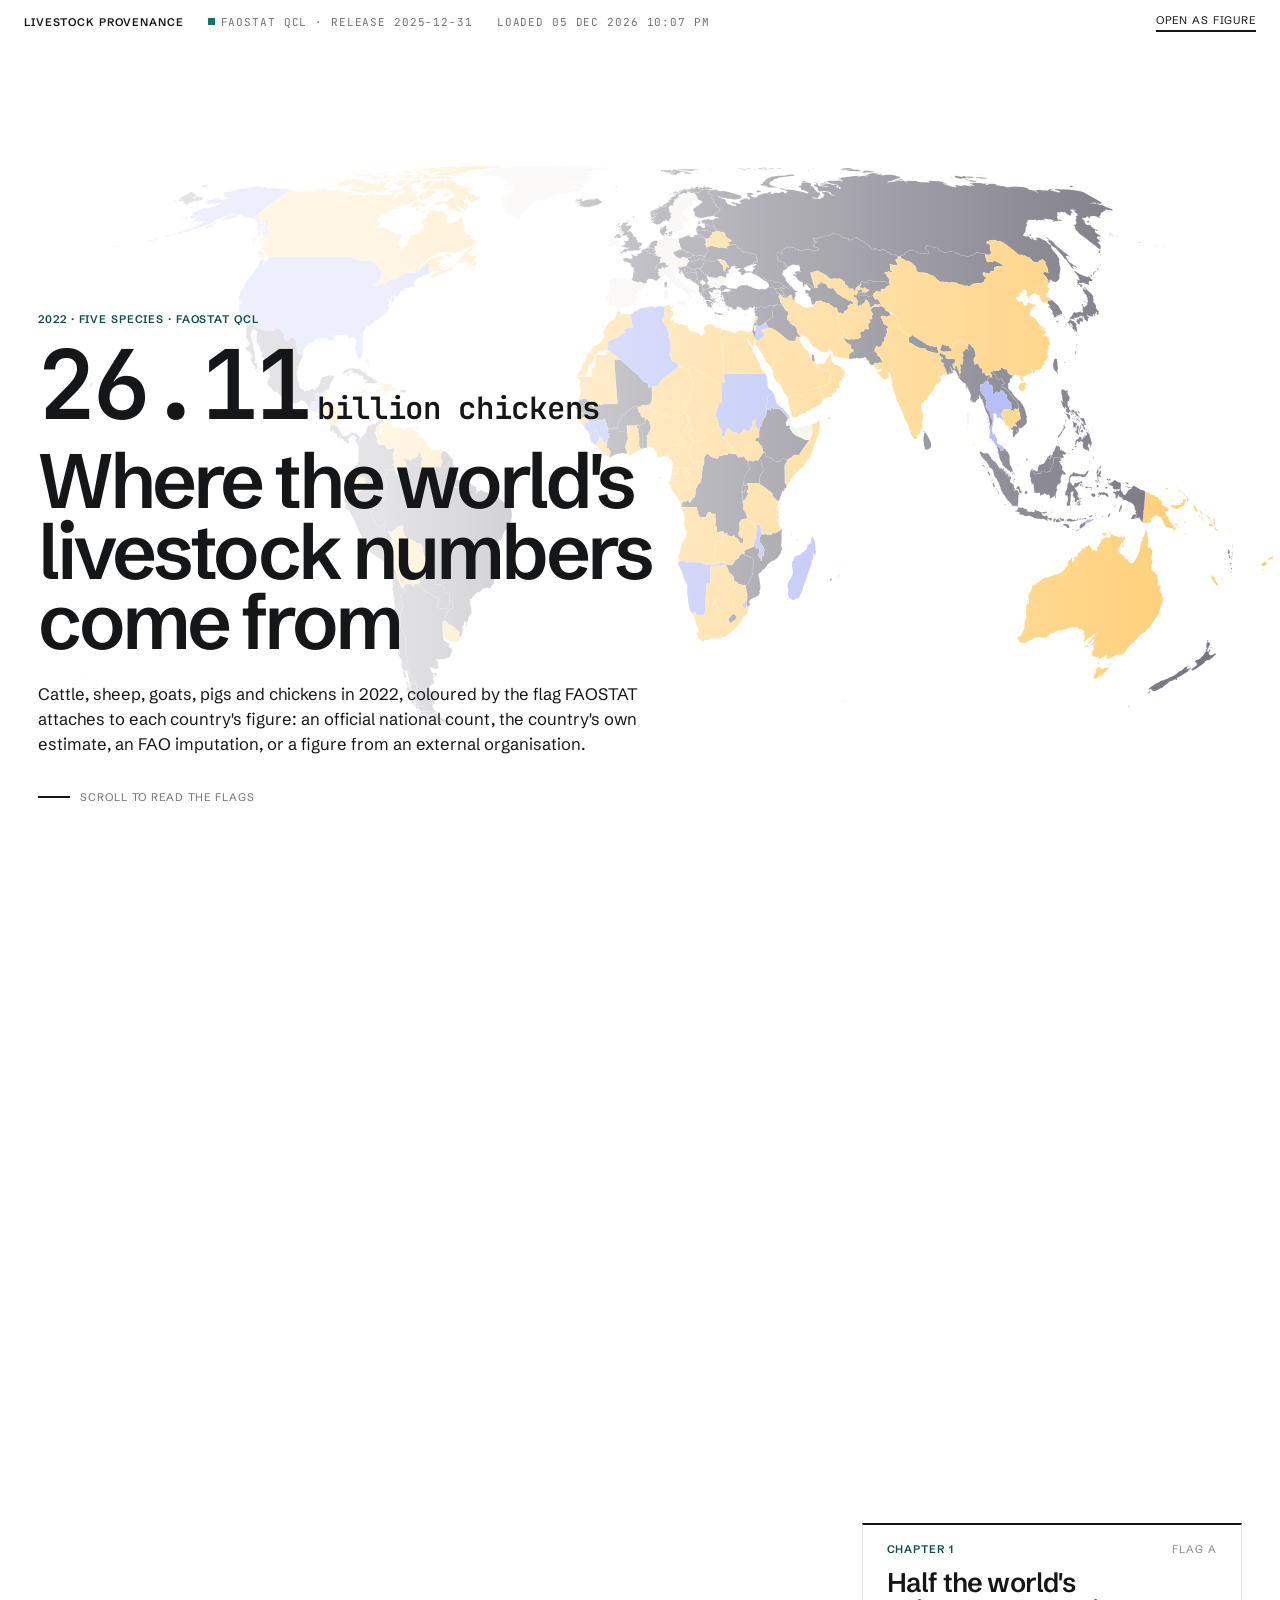
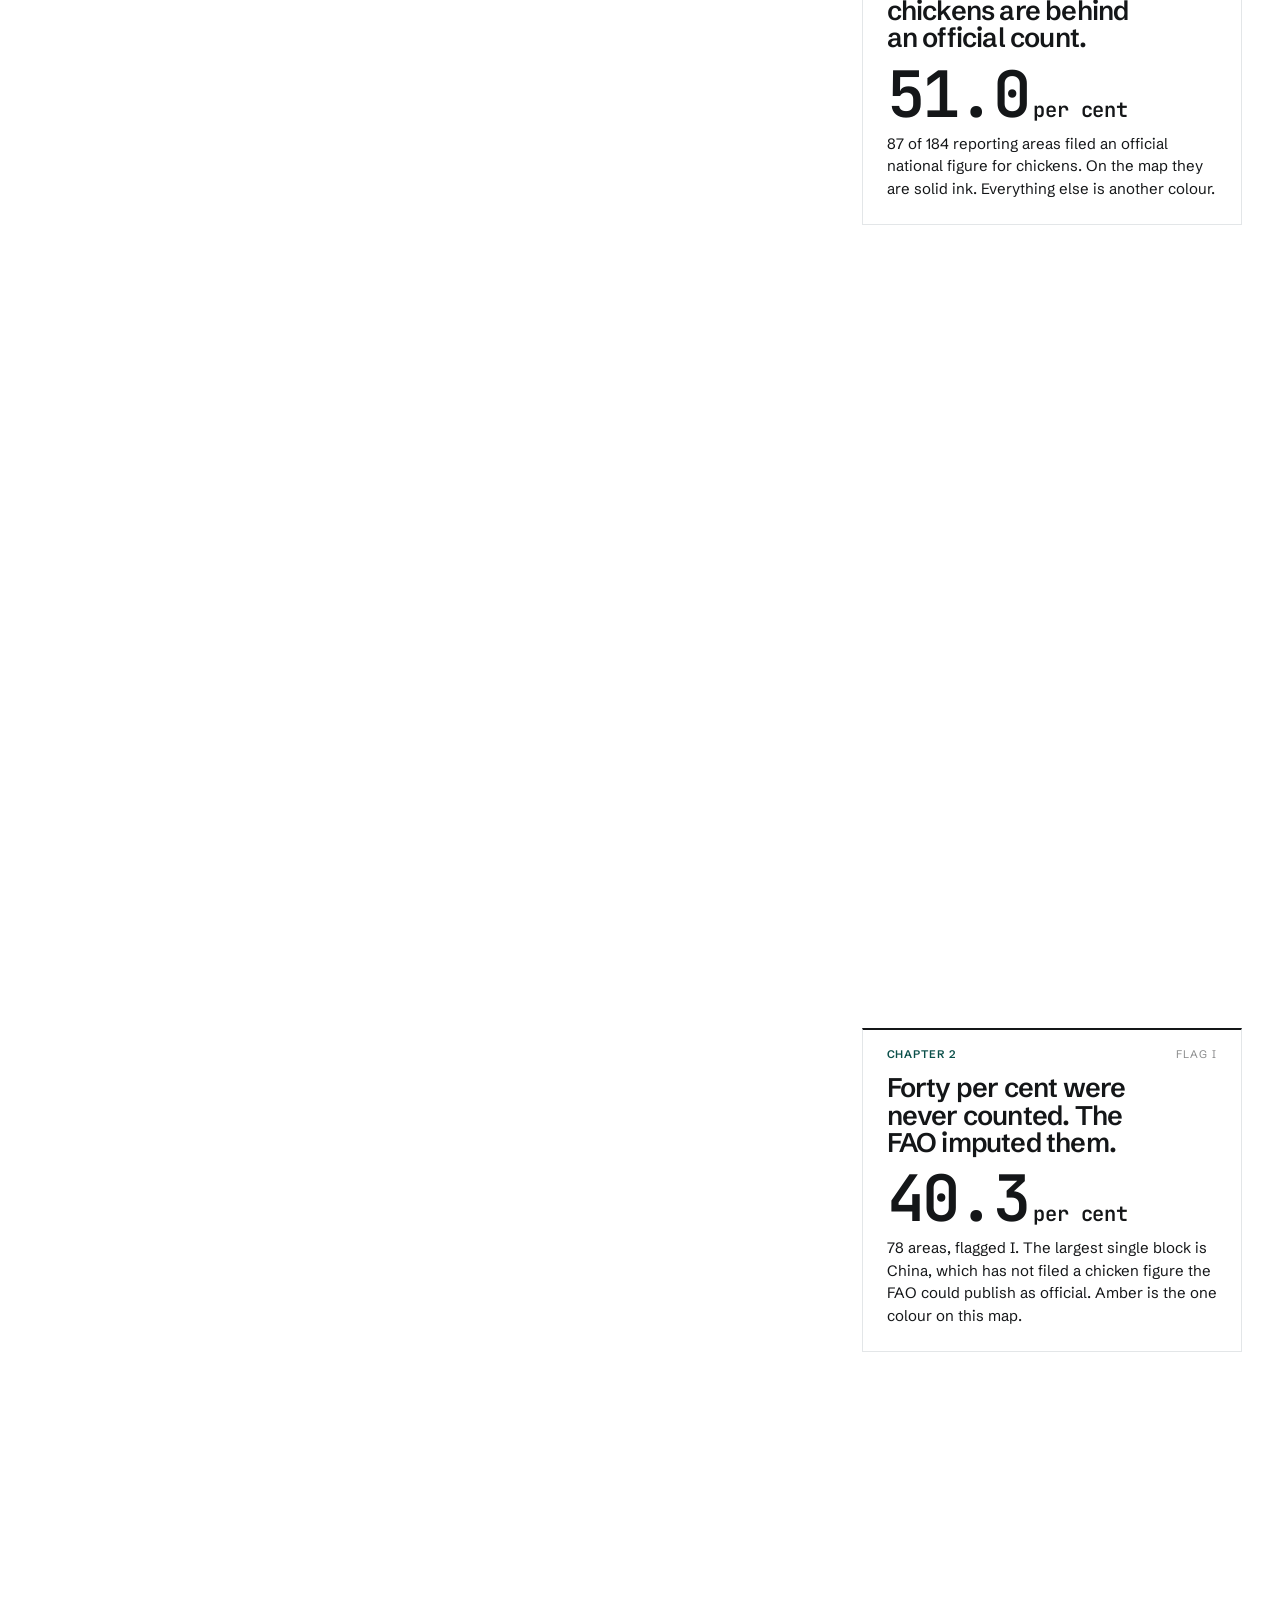
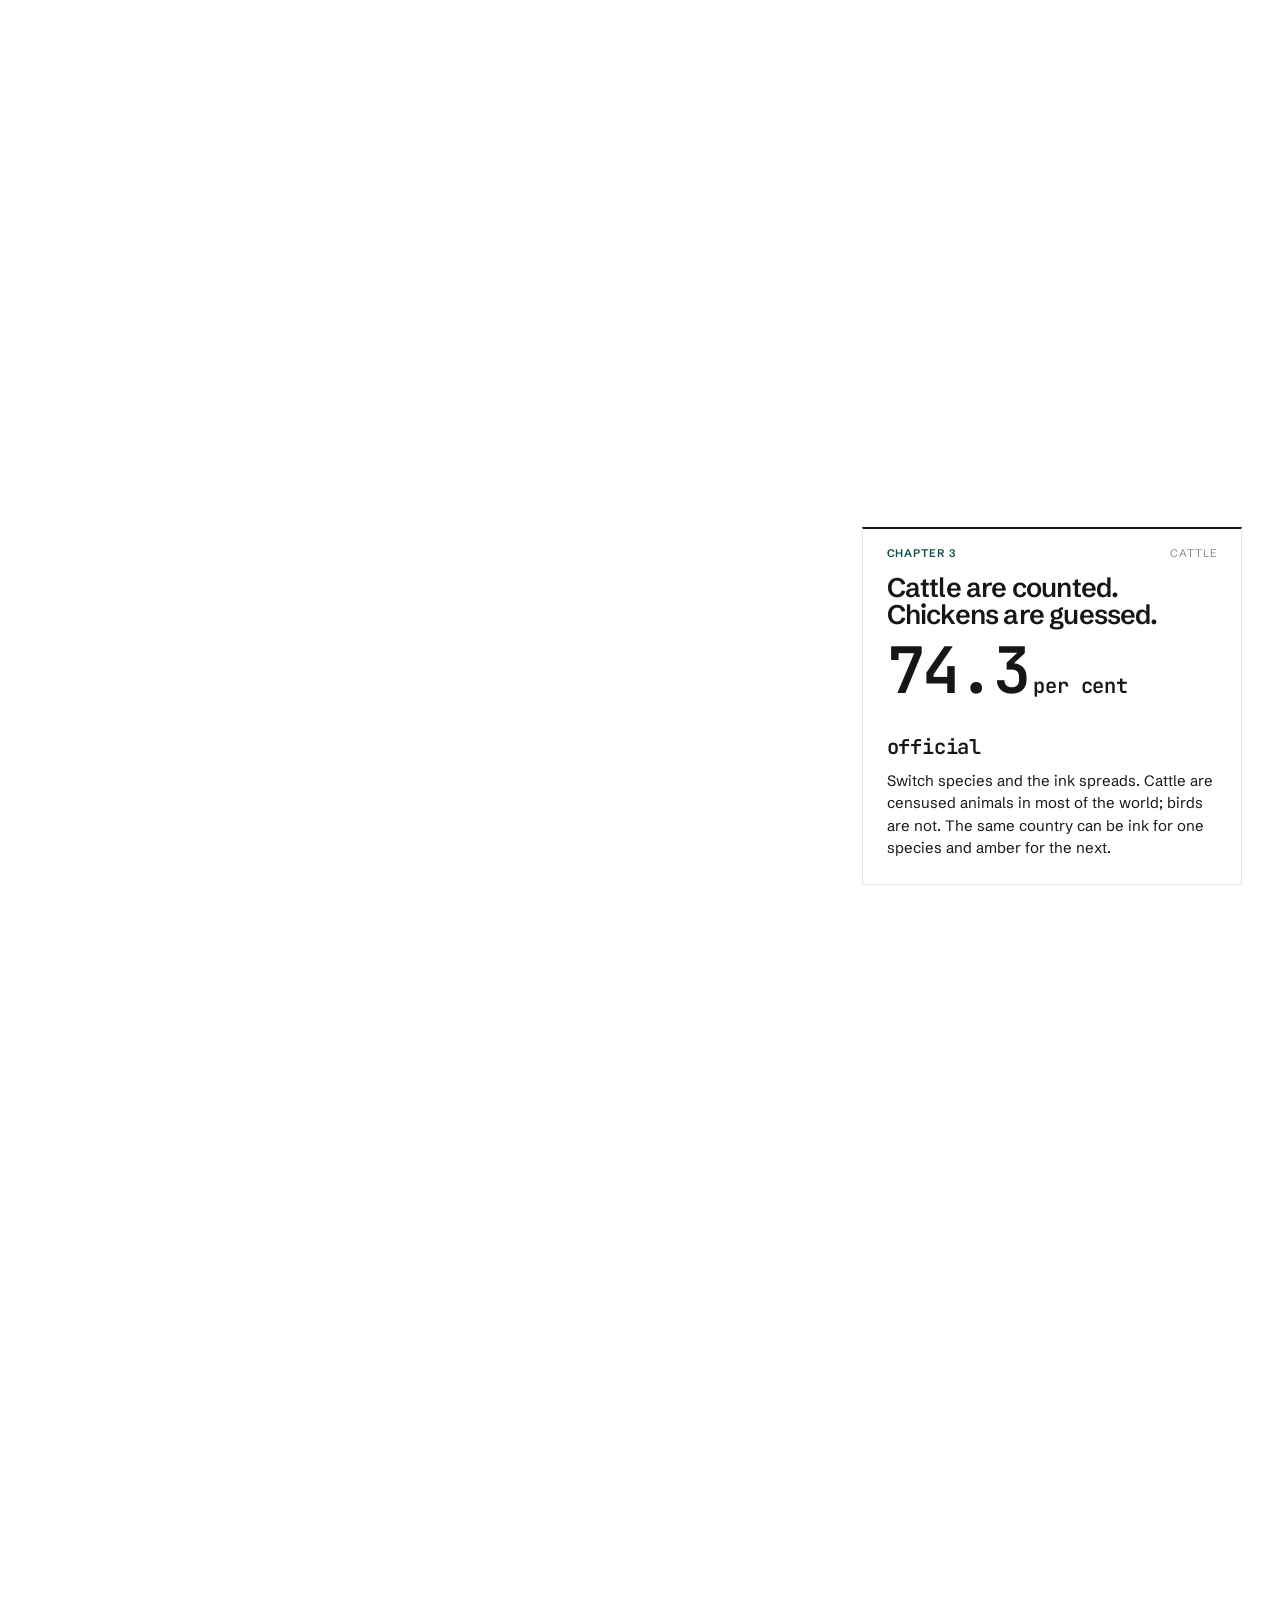
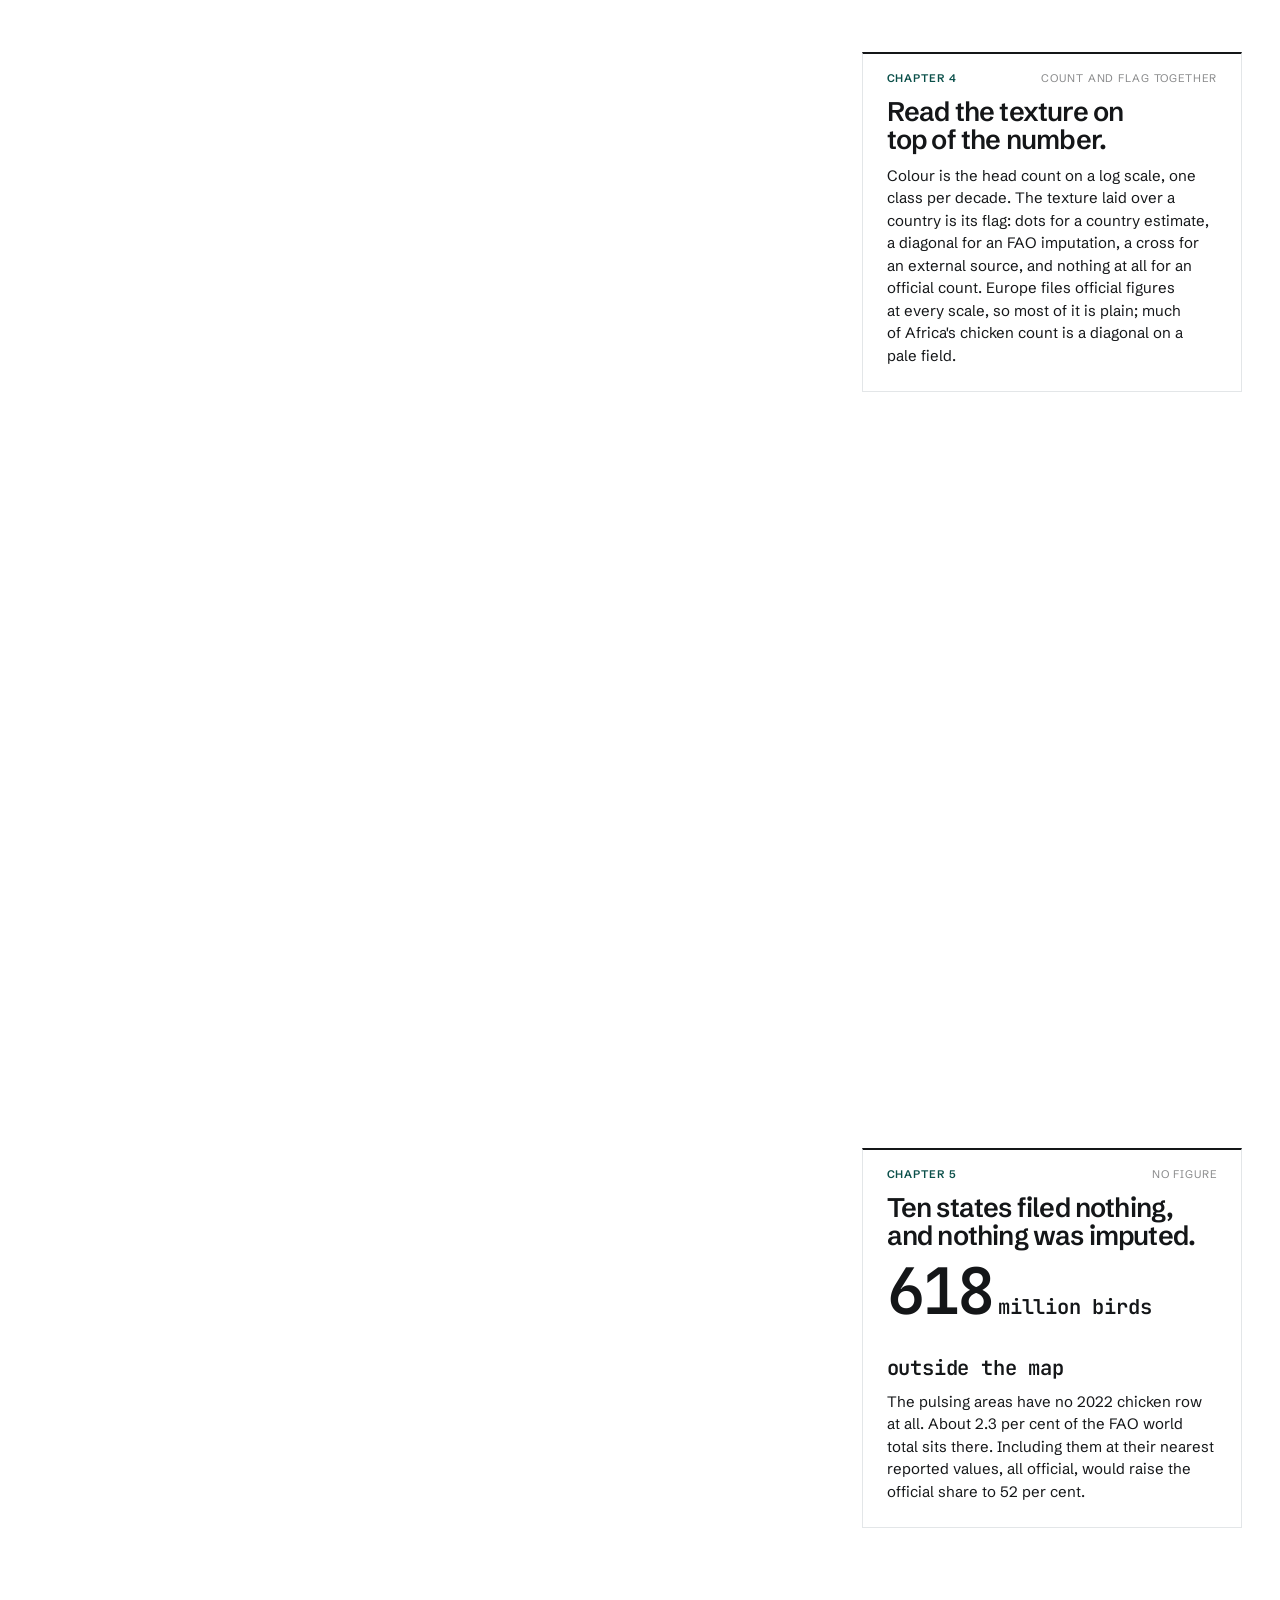
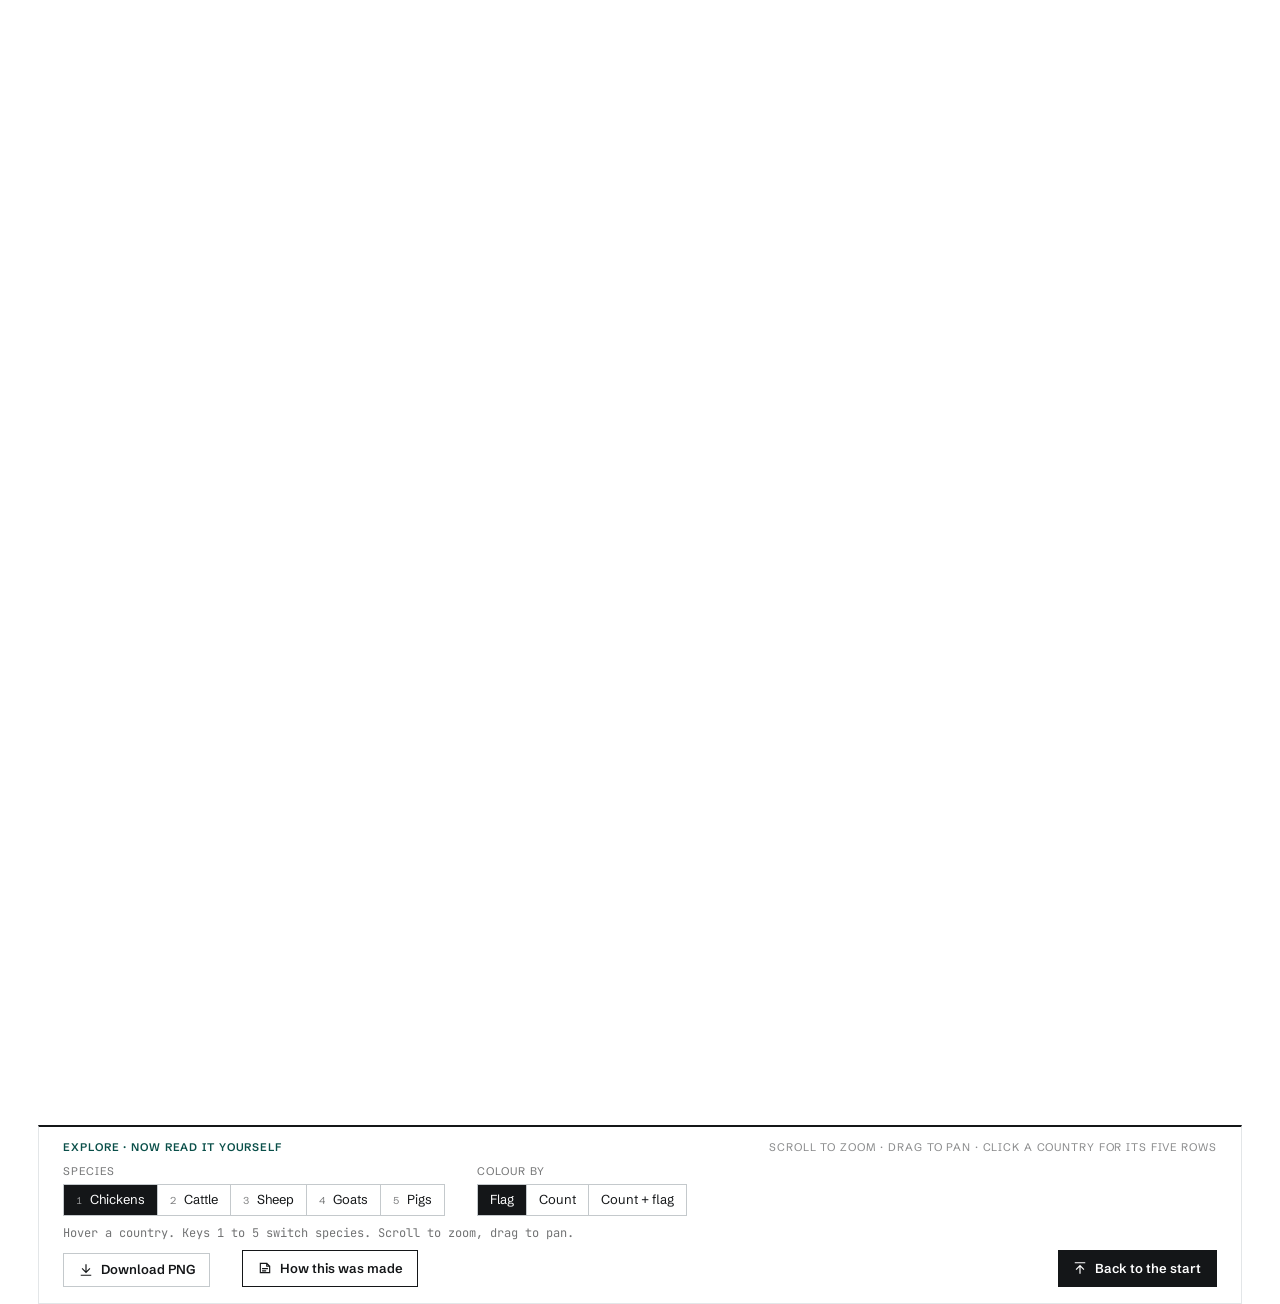
==== livestock/index.html @ 7707186c "Redesign the site and publish the FAOSTAT livestock provenance project The single-page site is rebui" ====
<!DOCTYPE html>
<html lang="en-AU">
<head>
<meta charset="utf-8">
<meta name="viewport" content="width=device-width, initial-scale=1">
<title>Where the world's livestock numbers come from (2022)</title>
<link rel="preconnect" href="https://fonts.googleapis.com">
<link rel="preconnect" href="https://fonts.gstatic.com" crossorigin>
<link rel="stylesheet" href="https://fonts.googleapis.com/css2?family=JetBrains+Mono:wght@400;600&family=Schibsted+Grotesk:wght@400;500;600&display=swap">
<style>
  :root{
    --color-bg:#FFFFFF; --color-text:#141618; --color-accent:#0F766E; --accent-deep:#0A4F49;
    --color-divider:#C4C9CC;
    --font-heading:"Schibsted Grotesk",system-ui,sans-serif; --font-body:"Schibsted Grotesk",system-ui,sans-serif; --font-mono:"JetBrains Mono",ui-monospace,SFMono-Regular,monospace;
    --space-1:4px; --space-2:8px; --space-3:12px; --space-4:16px; --space-6:24px; --space-8:32px;
    --shadow-md:0 3px 10px rgba(20,22,24,.12);
    --flag-A:#1E1B2E; --flag-E:#6B7BF0; --flag-I:#FFB020; --flag-X:#17A88A; --sea:#FFFFFF; --nodata:#ECE7DD; --nodata-border:#C4C9CC;
  }
  html{scroll-behavior:smooth;}
  html,body{margin:0; background:var(--color-bg); color:var(--color-text); font-family:var(--font-body); font-size:15px; line-height:1.5;}
  body.explore{overflow:hidden;}
  button{font:inherit; color:inherit;}
  button:focus-visible{outline:2px solid var(--color-accent); outline-offset:2px;}
  /* ---- fixed map ---- */
  .stage{position:fixed; inset:0; z-index:0; overflow:hidden; background:#FFFFFF;}
  #map{display:block; width:100%; height:100%; touch-action:none;}
  #zoom{cursor:grab; transition:transform 1.4s cubic-bezier(.2,.7,.1,1);} #zoom.dragging{cursor:grabbing; transition:none;} #tex{pointer-events:none;}
  .country{transition:opacity .7s;} .country.dim{opacity:.14;} #tex use{transition:opacity .7s;} #tex use.dim{opacity:0;}
  .stage.veil::after{content:""; position:absolute; inset:0; background:linear-gradient(90deg,color-mix(in srgb,var(--color-bg) 88%,transparent) 30%,color-mix(in srgb,var(--color-bg) 35%,transparent) 100%); pointer-events:none; transition:opacity .8s;}
  .stage::after{opacity:0;}
  @keyframes nodata{0%,100%{fill:#ECE7DD} 50%{fill:#FFB020}}
  .stage.pulse .country.nodata{animation:nodata 1.6s ease-in-out infinite; stroke:#FFB020;} .stage.veil::after{opacity:1;}
  /* ---- top bar ---- */
  .top{position:fixed; left:0; right:0; top:0; z-index:5; display:flex; align-items:center; gap:var(--space-6); padding:var(--space-3) var(--space-6);
    font-size:11px; letter-spacing:.08em; text-transform:uppercase; pointer-events:none; white-space:nowrap;}
  .top b{font-weight:600;} .top span{color:color-mix(in srgb,var(--color-text) 60%,transparent); font-variant-numeric:tabular-nums;}
  .top .live{display:inline-flex; align-items:center; gap:6px;} .top .live::before{content:""; width:7px; height:7px; background:var(--color-accent); animation:pulse 2.4s infinite;}
  @keyframes pulse{0%,100%{opacity:1} 50%{opacity:.25}}
  .top a{pointer-events:auto; margin-left:auto; color:var(--color-text); text-decoration:none; border-bottom:2px solid var(--color-text); padding-bottom:1px;}
  .top a:hover{color:var(--accent-deep); border-color:var(--accent-deep);}
  /* ---- legend (HTML, bottom left) ---- */
  .legend{position:fixed; left:var(--space-6); bottom:var(--space-6); z-index:5; display:flex; gap:2px; pointer-events:none; transition:opacity .6s;}
  /* One compact row, about 30px tall. The tall three-line cells it replaced stood
     404 by 98 and sat on top of South America at the lowest zoom the map allows, and
     the map cannot zoom out past 1.0 to escape them. The flag keys are now always
     present, in every colour mode, because they are what the map is about. */
  .legend{gap:var(--space-3); align-items:center; flex-wrap:wrap; max-width:min(680px,72vw);
    background:var(--color-bg); 
    border-top:2px solid var(--color-text); padding:5px var(--space-3) 6px;}
  .legend .keys{display:flex; gap:var(--space-3); align-items:center;}
  .legend .cell{display:flex; align-items:center; gap:5px; font-size:11px; line-height:1;
    color:color-mix(in srgb,var(--color-text) 78%,transparent);}
  .legend .sw{width:15px; height:15px; display:flex; align-items:center; justify-content:center;
    font-weight:600; font-size:10px; box-sizing:border-box; flex:none;}
  .legend .pct{font-weight:600; font-variant-numeric:tabular-nums; color:var(--color-text);}
  .legend .lb{display:none;}
  .legend .ramp{display:flex; align-items:center; gap:6px;}
  .legend .ramp .bar{display:flex;} .legend .ramp .bar i{display:block; width:22px; height:11px;}
  .legend .ramp .ends{font-size:10px; font-variant-numeric:tabular-nums;
    color:color-mix(in srgb,var(--color-text) 65%,transparent);}
  .legend .sep{width:1px; height:16px; background:var(--color-divider); flex:none;}
  @media (max-width:900px){ .legend .ramp{display:none;} }
  /* ---- story column ---- */
  .story{position:relative; z-index:2; padding:0 3vw; pointer-events:none;}
  .chapter{min-height:100vh; display:flex; align-items:center; padding:12vh 0;}
  .card{pointer-events:auto; display:block; margin-left:auto; width:min(380px,100%); box-sizing:border-box; background:var(--color-bg); 
    border-top:2px solid var(--color-text); padding:var(--space-4) var(--space-6) var(--space-6); border:1px solid #E3E6E8; border-top:2px solid var(--color-text);
    opacity:0; transform:translateY(24px); transition:opacity .8s, transform .8s cubic-bezier(.2,.7,.1,1);}
  .chapter.on .card{opacity:1; transform:none;}
  .card .kk{font-size:11px; letter-spacing:.08em; text-transform:uppercase; color:var(--accent-deep); font-weight:600; margin-bottom:var(--space-3); display:flex; justify-content:space-between; gap:var(--space-4); white-space:nowrap;}
  .card .kk span{color:color-mix(in srgb,var(--color-text) 50%,transparent); font-weight:400;}
  .card h2{font-family:var(--font-heading); font-weight:600; font-size:clamp(24px,2.1vw,32px); letter-spacing:-.03em; line-height:1.02; margin:0 0 var(--space-3); text-wrap:balance;}
  .card p{margin:0; font-size:15px; line-height:1.5; text-wrap:pretty;} .card p+p{margin-top:var(--space-3);}
  .card .num{font-family:var(--font-heading); font-weight:600; font-size:clamp(48px,5vw,76px); letter-spacing:-.05em; line-height:.95; font-variant-numeric:tabular-nums; margin:var(--space-2) 0;}
  .card .num small{font-size:.32em; letter-spacing:-.01em; font-weight:600; margin-left:.25em;}
  .hero .card{margin-left:0; width:min(900px,100%); background:transparent; box-shadow:none; padding:0; border:0;}
  .hero h1{font-family:var(--font-heading); font-weight:600; font-size:clamp(40px,6vw,110px); letter-spacing:-.05em; line-height:.92; margin:var(--space-4) 0 var(--space-6); text-wrap:balance;}
  .hero .num{font-size:clamp(56px,7.5vw,130px);}
  .hero .lead{font-size:clamp(16px,1.3vw,20px); max-width:38em;}
  .hero .scroll{margin-top:var(--space-8); font-size:11px; letter-spacing:.08em; text-transform:uppercase; color:color-mix(in srgb,var(--color-text) 60%,transparent); display:flex; gap:10px; align-items:center;}
  .hero .scroll::before{content:""; width:32px; height:2px; background:var(--color-text);}
  /* ---- explore chapter controls ---- */
  .grp{display:flex; flex-direction:column; gap:var(--space-1); margin-top:var(--space-4);}
  .grp>span{font-size:11px; letter-spacing:.08em; text-transform:uppercase; color:color-mix(in srgb,var(--color-text) 60%,transparent);}
  .seg{display:flex; flex-wrap:wrap; border:1px solid var(--color-divider);}
  .seg button{font-size:13px; line-height:1.2; padding:7px var(--space-3); cursor:pointer; border:0; border-left:1px solid var(--color-divider); background:transparent;
    display:inline-flex; align-items:baseline; gap:var(--space-2); text-align:left; white-space:nowrap;}
  .seg button:first-child{border-left:0;} .seg button .k{font-size:10px; opacity:.55; font-variant-numeric:tabular-nums;}
  .seg button:hover{background:color-mix(in srgb,var(--color-text) 7%,transparent);}
  .seg button[aria-pressed="true"]{background:var(--color-text); color:var(--color-bg);}
  .btn{font-family:var(--font-heading); font-weight:600; font-size:13px; line-height:1.2; cursor:pointer; padding:var(--space-2) calc(var(--space-3)*1.2); border:1px solid var(--color-divider);
    background:transparent; display:inline-flex; align-items:center; gap:var(--space-2); text-align:left; white-space:nowrap; margin-top:var(--space-4);}
  .btn:hover{background:color-mix(in srgb,var(--color-text) 7%,transparent);} .btn:disabled{opacity:.45;} .btn svg{width:14px; height:14px; flex:none;}
  .chapter.explore{align-items:flex-end; padding-bottom:0;}
  .chapter.explore .card{margin:0 0 0 auto; width:100%; display:flex; flex-direction:row; flex-wrap:wrap; align-items:flex-end; gap:var(--space-2) var(--space-8); padding:var(--space-3) var(--space-6) var(--space-4);
    background:var(--color-bg); box-shadow:none; border-top:2px solid var(--color-text);}
  .chapter.explore .card .kk{width:100%; margin-bottom:0;}
  .chapter.explore .grp{margin-top:0;}
  .chapter.explore .btn{margin-top:0;}
  .chapter.explore .hint{flex:1 1 100%; margin-top:0; min-width:0;}
  .again{font-family:var(--font-heading); font-weight:600; font-size:13px; cursor:pointer; padding:var(--space-2) calc(var(--space-3)*1.2); border:1px solid var(--color-text); background:var(--color-text); color:var(--color-bg);
    display:inline-flex; align-items:center; gap:var(--space-2); white-space:nowrap; margin-left:auto;}
  .again:hover{background:var(--accent-deep); border-color:var(--accent-deep);} .again svg{width:14px; height:14px;}
  /* The write-up is the companion piece, so it sits beside "Back to the start" but
     reads as secondary: outlined rather than filled. margin-left:auto belongs to
     whichever of the two comes first, so it is cleared here. */
  .readmore{background:none; color:var(--color-text); text-decoration:none; margin-left:0;}
  .readmore:hover{background:var(--color-text); color:var(--color-bg);}
  body.atexplore .legend, body.atexplore .zoomui{bottom:calc(var(--space-6) + var(--explore-h,0px)); z-index:3;}
  .hint{font-size:12px; color:color-mix(in srgb,var(--color-text) 60%,transparent); margin-top:var(--space-3); min-height:1.5em; font-variant-numeric:tabular-nums;}
  .hidden{display:none !important;}
  /* ---- zoom ui + tooltip ---- */
  .zoomui{position:fixed; right:var(--space-6); bottom:var(--space-6); z-index:5; display:flex; border:1px solid var(--color-divider); background:var(--color-bg); opacity:0; pointer-events:none; transition:opacity .5s;}
  body.atexplore .zoomui{opacity:1; pointer-events:auto;}
  .zoomui button{font-size:15px; line-height:1; width:32px; height:32px; padding:0; border:0; border-left:1px solid var(--color-divider); background:transparent; cursor:pointer;}
  .zoomui button:first-child{border-left:0;} .zoomui button:hover{background:color-mix(in srgb,var(--color-text) 7%,transparent);}
  .zoomui #zreset{width:auto; font-size:12px; padding:0 var(--space-3);}
  .zlev{font-size:12px; line-height:32px; min-width:3.4em; text-align:center; border-left:1px solid var(--color-divider); font-variant-numeric:tabular-nums;}
  #tip{position:fixed; z-index:6; pointer-events:none; display:none; background:var(--color-bg); border:1px solid var(--color-text); font-size:13px; line-height:1.45; padding:var(--space-2) var(--space-3); width:max-content; max-width:min(90vw,480px); box-shadow:var(--shadow-md);}
  #tip b{display:block; font-family:var(--font-heading); font-weight:600; font-size:14px; margin-bottom:2px;}
  #tip .f{display:inline-block; width:.75em; height:.75em; margin-right:.4em; vertical-align:-.08em; border:1px solid transparent;} #tip .f.n{border-color:var(--nodata-border);}
  #tip table{border-collapse:collapse; margin-top:6px; font-size:12px; font-variant-numeric:tabular-nums; white-space:nowrap;}
  #tip th{font-weight:400; font-size:10px; letter-spacing:.08em; text-transform:uppercase; text-align:left; padding:0 10px 2px 0; color:color-mix(in srgb,var(--color-text) 60%,transparent); border-bottom:1px solid var(--color-divider);}
  #tip td{padding:4px 10px 0 0; white-space:nowrap;} #tip td.flag,#tip th.flag{padding-right:4px; padding-left:6px;} #tip td.flag{font-weight:600;}
  #tip td.flag span{display:inline-block; min-width:1.6em; text-align:center; outline:2px solid var(--color-accent); outline-offset:1px;}
  #tip .h{display:block; margin-top:6px; white-space:normal; max-width:28em; color:color-mix(in srgb,var(--color-text) 65%,transparent);}
  /* ---- drill-down panel ---- */
  .drill{position:fixed; top:0; right:0; bottom:0; z-index:7; width:min(420px,92vw); background:var(--color-bg); border-left:2px solid var(--color-text); padding:var(--space-8) var(--space-6);
    transform:translateX(100%); transition:transform .5s cubic-bezier(.2,.7,.1,1); overflow:auto; box-sizing:border-box;}
  .drill.open{transform:none;}
  .drill .x{position:absolute; top:var(--space-4); right:var(--space-4); width:32px; height:32px; border:1px solid var(--color-divider); background:transparent; cursor:pointer; font-size:18px; line-height:1;}
  .drill .kk{font-size:11px; letter-spacing:.08em; text-transform:uppercase; color:var(--accent-deep); font-weight:600;}
  .drill h3{font-family:var(--font-heading); font-weight:600; font-size:clamp(30px,3vw,44px); letter-spacing:-.04em; line-height:1; margin:var(--space-2) 0 var(--space-6);}
  .drill table{width:100%; border-collapse:collapse; font-variant-numeric:tabular-nums;}
  .drill th{font-weight:400; font-size:10px; letter-spacing:.08em; text-transform:uppercase; text-align:left; padding:0 0 6px; border-bottom:2px solid var(--color-text); color:color-mix(in srgb,var(--color-text) 60%,transparent);}
  .drill td{padding:10px 0; border-bottom:1px solid var(--color-divider); vertical-align:middle;}
  .drill td.sp{font-weight:600;} .drill td.v{text-align:right; white-space:nowrap;} .drill th.v{text-align:right;}
  .drill td.fl,.drill th.fl{width:44px; padding-left:var(--space-6);} .drill td.fl i{display:inline-flex; width:28px; height:28px; align-items:center; justify-content:center; font-style:normal; font-weight:600; font-size:14px;}
  .drill tr.cur td{background:color-mix(in srgb,var(--color-text) 5%,transparent);}
  .drill .src{margin-top:var(--space-6); font-size:12px; color:color-mix(in srgb,var(--color-text) 60%,transparent); line-height:1.5;}
  .drill .src code{font-family:ui-monospace,Menlo,Consolas,monospace; font-size:.92em;}
  @media (max-width:1100px){ .top span.opt{display:none;} }
  @media (max-width:760px){ .legend{display:none;} .top .live{display:none;} }  /* TP: mono marks machine-reported content */
  .top span,.hint,.zlev,.legend .pct,.legend .ramp .ends,.card .num,.tabs button .k,
  #tip table,#tip .h,.drill table,.drill .src code{font-family:var(--font-mono); font-feature-settings:"tnum";}
  .card .num{letter-spacing:-.04em;}
  .tabs button .k{letter-spacing:-.03em;}
</style>
</head>
<body>
<div class="stage veil">
  <svg id="map" xmlns="http://www.w3.org/2000/svg" role="img" aria-label="World map of 2022 livestock head counts by FAOSTAT flag" preserveAspectRatio="xMidYMid meet">
    <style>
      .country{stroke:#ffffff; stroke-width:.25; stroke-opacity:.45; vector-effect:non-scaling-stroke;}
      .country.nodata{stroke-opacity:1;}
      .country.hover{stroke:#141618; stroke-width:.2; stroke-opacity:1; vector-effect:none;}
    </style>
    <defs id="defs"><clipPath id="plotclip"><rect id="clipr" x="0" y="0" width="1600" height="10"/></clipPath></defs>
    <rect width="100%" height="100%" fill="#FFFFFF"/>
    <g id="legend" style="display:none"></g>
    <rect id="rule" x="0" y="0" width="0" height="0" fill="none"/>
    <g id="plot" clip-path="url(#plotclip)">
      <rect id="sea" x="0" y="0" width="1600" height="10" fill="#FFFFFF"/>
      <g id="zoom"><g id="countries"></g><g id="tex"></g></g>
    </g>
  </svg>
  <div id="tip" role="status" aria-live="polite"></div>
</div>
<div class="top"><b>Livestock provenance</b><span class="live">FAOSTAT QCL · release 2025-12-31</span><span class="opt" id="clock"></span><a href="map-2022.html">Open as figure</a></div>
<div class="legend" id="hlegend"></div>
<!-- Glyphs only. The zoom-level readout and the word Reset were text floating over the
     ocean with nothing around them, and neither told a reader anything they could not
     see. The labels stay on the buttons for screen readers. -->
<div class="zoomui">
  <button id="zout" type="button" aria-label="Zoom out">&minus;</button><button id="zin" type="button" aria-label="Zoom in">+</button><button id="zreset" type="button" aria-label="Reset the view" title="Reset the view">&#10227;</button>
  <span class="zlev" id="zlev" hidden></span>
</div>
<aside class="drill" id="drill" aria-hidden="true">
  <button class="x" id="drillx" type="button" aria-label="Close">&times;</button>
  <div class="kk">Area · 2022 · all five species</div>
  <h3 id="dname"></h3>
  <table><thead><tr><th>Item</th><th class="v">Head</th><th class="fl">Flag</th></tr></thead><tbody id="drows"></tbody></table>
  <p class="src">Rows are the FAOSTAT QCL records for this area, flag column included. <code>A</code> official figure, <code>E</code> country estimate, <code>I</code> FAO imputed, <code>X</code> external source. A dash means no figure was filed and none imputed.</p>
</aside>

<main class="story" id="story">
  <section class="chapter hero" data-species="Chickens" data-mode="flag" data-veil="1">
    <div class="card">
      <div class="kk">2022 · five species · FAOSTAT QCL</div>
      <div class="num"><span id="ctr">0.00</span><small>billion chickens</small></div>
      <h1>Where the world's livestock numbers come from</h1>
      <p class="lead">Cattle, sheep, goats, pigs and chickens in 2022, coloured by the flag FAOSTAT attaches to each country's figure: an official national count, the country's own estimate, an FAO imputation, or a figure from an external organisation.</p>
      <div class="scroll">Scroll to read the flags</div>
    </div>
  </section>
  <section class="chapter" data-species="Chickens" data-mode="flag" data-flag="A" data-veil="1">
    <div class="card"><div class="kk">Chapter 1 <span>Flag A</span></div>
      <h2>Half the world's chickens are behind an official count.</h2>
      <div class="num">51.0<small>per cent</small></div>
      <p>87 of 184 reporting areas filed an official national figure for chickens. On the map they are solid ink. Everything else is another colour.</p></div>
  </section>
  <section class="chapter" data-species="Chickens" data-mode="flag" data-flag="I" data-zoom="1270,210,2.2">
    <div class="card"><div class="kk">Chapter 2 <span>Flag I</span></div>
      <h2>Forty per cent were never counted. The FAO imputed them.</h2>
      <div class="num">40.3<small>per cent</small></div>
      <p>78 areas, flagged I. The largest single block is China, which has not filed a chicken figure the FAO could publish as official. Amber is the one colour on this map.</p></div>
  </section>
  <section class="chapter" data-species="Cattle" data-mode="flag" data-flag="A" data-zoom="560,330,1.5">
    <div class="card"><div class="kk">Chapter 3 <span>Cattle</span></div>
      <h2>Cattle are counted. Chickens are guessed.</h2>
      <div class="num">74.3<small>per cent official</small></div>
      <p>Switch species and the ink spreads. Cattle are censused animals in most of the world; birds are not. The same country can be ink for one species and amber for the next.</p></div>
  </section>
  <section class="chapter" data-species="Chickens" data-mode="both" data-zoom="880,240,2.4">
    <div class="card"><div class="kk">Chapter 4 <span>Count and flag together</span></div>
      <h2>Read the texture on top of the number.</h2>
      <p>Colour is the head count on a log scale, one class per decade. The texture laid over a country is its flag: dots for a country estimate, a diagonal for an FAO imputation, a cross for an external source, and nothing at all for an official count. Europe files official figures at every scale, so most of it is plain; much of Africa's chicken count is a diagonal on a pale field.</p></div>
  </section>
  <section class="chapter" data-species="Chickens" data-mode="flag" data-flag="none" data-pulse="1" data-zoom="900,300,1.7">
    <div class="card"><div class="kk">Chapter 5 <span>No figure</span></div>
      <h2>Ten states filed nothing, and nothing was imputed.</h2>
      <div class="num">618<small>million birds outside the map</small></div>
      <p>The pulsing areas have no 2022 chicken row at all. About 2.3 per cent of the FAO world total sits there. Including them at their nearest reported values, all official, would raise the official share to 52 per cent.</p></div>
  </section>
  <section class="chapter explore" data-explore="1">
    <div class="card" id="explorecard"><div class="kk">Explore · now read it yourself <span>scroll to zoom · drag to pan · click a country for its five rows</span></div>
      <div class="grp"><span>Species</span><div class="seg" id="tabs" role="group" aria-label="Species"></div></div>
      <div class="grp"><span>Colour by</span><div class="seg" id="modebtns" role="group" aria-label="Colour by"></div></div>
      <div class="grp hidden"><span>Projection</span><div class="seg" id="projbtns"></div></div>
      <div class="hint" id="hint"></div>
      <button class="btn" id="png" type="button"><svg viewBox="0 0 24 24" fill="none" stroke="currentColor" stroke-width="2" stroke-linecap="square" aria-hidden="true"><path d="M12 3v12M6 10l6 6 6-6M4 21h16"/></svg>Download PNG</button>
      <a class="again readmore" id="readmore" href="post.html"><svg viewBox="0 0 24 24" fill="none" stroke="currentColor" stroke-width="2" stroke-linecap="square" aria-hidden="true"><path d="M4 4h11l5 5v11H4zM15 4v5h5M8 13h8M8 17h5"/></svg>How this was made</a>
      <button class="again" id="again" type="button"><svg viewBox="0 0 24 24" fill="none" stroke="currentColor" stroke-width="2" stroke-linecap="square" aria-hidden="true"><path d="M12 21V9M6 14l6-6 6 6M4 3h16"/></svg>Back to the start</button>
    </div>
  </section>
</main>
<div class="hidden"><span id="kick"></span><span id="sub"></span><span id="sub2"></span><div id="note"></div></div>
<script>
const YEAR=2022, W=1600, TOP=0, BOTTOM=0, TEXMIN=324, TILE=18;
const PROJS={"flat":{"label":"Plate carree","paths":[{"i":0,"m":"716","n":"Zimbabwe","d":"M939.1 471.1l-1 -0.4 -0.7 -0.1 -2 0.2 -1.2 -0.2 -1.3 -0.4 -1.1 -0.2 -1.3 0.2 -0.6 -0.5 -0.5 -0.1 -0.3 -0.2 -0.1 -0.3 0 -0.7 -2.2 -0.6 -2.3 -0.4 -0.7 -1.4 -0.8 -0.8 0.1 -2.4 -0.3 -0.2 -1.6 -0 -0.1 -1.1 -0.3 -0.6 -2.2 -0.9 -2.3 -1.6 -1 -2 -0 -0.7 -0.6 -0.6 -0.2 -0.7 -0.9 -0.9 -0.8 -1.3 -0.6 -0.8 -0.1 -0.2 0.2 -0.6 0.8 0.3 0.9 -0.1 0.4 0.1 0.5 0.4 0.6 0.1 0.7 -0.2 0.8 0 1.1 0.5 0.9 0 1.1 -0.3 1.8 -2 1.5 -2 0.7 -0.8 2.1 -1 1.6 -0.6 0.3 -0.5 0.2 -1.7 0.2 -0.2 1.7 -0.9 1.9 -0.6 3 -0 0.1 1.5 0.1 0 3.5 0.2 1.2 0.7 0.8 0.1 1.2 1 1.3 0.1 1.7 0.6 0.5 0.4 0.9 0.1 -0.3 0.8 0.1 0.7 0.3 0.9 -0 3.7 0.1 1.3 -0.4 1.6 -0.8 0.4 -0.1 0.5 0.1 0.3 0.5 0.3 0.1 0.2 -0.3 1.2 0.2 0.8 0.8 1.4 -0.1 0.5 -1.4 2.3 -0.8 0.7 -0.1 1.3 -0.5 0.8 0.3 0.7 -4.4 4.5 -0.6 0.4 Z","a":659.7},{"i":1,"m":"894","n":"Zambia","d":"M935.1 441.1l-3 -0 -1 0.2 -2.6 1.3 -0.2 0.2 -0.2 1.7 -0.3 0.5 -1.6 0.6 -2.1 1 -0.7 0.8 -1.5 2 -1.8 2 -1.1 0.3 -0.9 -0 -1.1 -0.5 -0.8 -0 -0.7 0.2 -0.6 -0.1 -0.5 -0.4 -0.4 -0.1 -0.9 0.1 -0.8 -0.3 -1.2 -1 -1.2 -0.2 -2 -0.2 -4 0.8 -4.1 -3.7 -1.4 -1 -0.4 -1.5 -0.3 -1.3 -0 -13.2 8.8 -0 -0.4 -0.9 0.5 -1.6 -0.1 -1.4 0 -2.1 0.4 -1.1 -0.4 -2.3 0.5 0.1 0.3 0.6 0.8 0.2 0.2 0.2 0.1 0.6 -0.2 0.5 0.1 0.2 0.7 0.1 0.6 -0.4 2.8 -0.6 0.1 0.1 -0.1 0.7 0.3 1 0.7 0.6 0.5 -0.1 1.8 0.7 2.5 0.4 1 -0.1 0.6 -0.3 0.4 -1.2 0.5 -0.2 0.2 0.1 0.2 0.8 0.8 0.7 0.5 1.2 0.2 0.1 0.3 0.2 0.9 0.1 2.5 1 0.6 1.4 0.5 0.1 0.3 0.3 0.8 1.3 0.1 0.4 0.4 0.3 0.8 0.1 1.6 -0.7 0.3 0.3 0.1 0.5 0.3 0.1 0.2 -0 0.1 -0.3 0 -5.4 -1.3 0.3 -0.1 0.8 -0.2 0.1 -1.6 -0.4 -1 -1 -1.6 -1.3 -0.5 -1.1 -0.1 -0.4 0.9 -3 0.4 -0.6 0 -0.6 -0.2 -0.6 0.1 -2.6 -0.1 -0.6 -0.9 -1.8 0 -0.2 1.3 -1 0.8 -1 0.3 -0.9 -0.2 -0.4 8.3 -1.3 0.6 1.2 0.6 0.6 1.4 0 0.5 0.2 0.4 0.3 0.1 0.4 0.5 0.4 0.9 0.1 0.2 0.1 0.1 0.5 2.1 0.4 0.3 0.3 1.9 0.9 0.3 0.9 0.4 0.1 0.1 -0.2 0.4 0.1 0.3 0.6 0.4 0.5 -0.1 0.8 0.9 0.8 0.1 0.7 0.5 0.8 -0 0.1 -0.9 0.9 -0.5 0.1 -0.4 0.4 0.6 1.1 -0.5 1.1 -0.2 0.1 -0 0.5 0.2 0.4 0.1 0.3 0 0.9 -0.2 1 0.4 0.9 0.7 0.1 -0.5 0.7 -1.6 0.6 -0.4 0.8 0.3 0.4 -0.2 1.4 -0.5 1.1 -0.8 0.6 0.6 0.4 -0.2 0.3 0.5 0.3 0.5 0.9 0.7 -0.4 0.3 0.3 -7.4 2.5 -3.9 1.1 -1.9 0.8 0.1 0.8 0.4 0.8 0.2 1.3 Z","a":1242.6},{"i":2,"m":"887","n":"Yemen","d":"M1035.9 297.6l-2.2 0.8 -1.1 0.7 -0.4 0.6 -0.3 0.9 0.2 1.4 -2.1 0.9 -0.7 0.5 -2.6 0.9 -2.1 0.4 -1.6 0.8 -1.2 0.2 -2.5 0.8 -1.3 0.8 -0.5 0.8 -1.2 1 -1.7 0.2 -1.3 -0.2 -1.6 0.9 -1 0.8 -1.9 0.5 -0.8 0.4 -1.3 0.2 -2.6 0.1 -1.2 0.3 -1.2 1.2 -1 0.3 -0.5 0.8 -1.3 0.2 -0.6 -0.2 -1.2 0.6 -1.5 0.3 -1.7 -0.6 -0.6 0.2 -0.1 -0.6 -1.1 -1.9 0.3 -1.9 -0.2 -0.7 -0.7 -0.7 0 -0.9 -0.4 -1.2 0.1 -0.3 -0.4 -1.2 0 -0.5 -0.3 -0.9 -0.9 -0.4 0.2 -0.5 0.4 0.3 0 -0.3 -0.3 -1.4 0.5 -1.7 -0.2 -1.5 1.1 -0.8 0.3 -0.5 0.2 -0.1 0.1 -0.6 -0.3 -0.5 0.2 -1.2 0.4 -0.3 -0.2 -0.4 0.6 -0.6 0.4 -0.1 0.5 0.1 0.8 0.6 0.9 0.2 1 -0.4 4.5 -0.1 1.1 0.5 0.6 0.1 3.4 0.3 1.9 -0.2 1.1 1.4 0.7 0 1.4 -0.7 0.6 -1.5 2.6 -3.1 3.9 -1.9 0.6 -0.2 12.4 -1.7 3.4 7.6 0.3 0.1 1.2 2.8 ZM989.4 303.3l-0.3 0.3 0 -0.1 0.2 -0.5 0.1 0.3 ZM990 310.6l-0.3 0.2 0.2 -0.4 0.3 -0 -0.2 0.2 ZM990.2 309.3l-0.2 0.2 -0.2 -0.2 0.3 -0.3 0.1 0.3 ZM1038.9 315.4l1.9 -0.1 1.5 0.5 -1.7 0.8 -1.8 0.2 -0.6 -0.1 -1.2 -0.8 0.5 -0.6 0.4 -0.3 0.5 0.1 0.5 0.3 Z","a":754.2},{"i":3,"m":"704","n":"Vietnam","d":"M1262.5 325.4l0.1 0.7 -0.3 0.9 -0.3 -1 -0.4 -0.5 0.2 -0 0.4 -0.3 0.3 0.2 ZM1279.9 276l-0.7 0 -0.8 0.6 -1 0.4 -0.3 1 -0.8 0.4 -0.4 -0.2 -0.9 0.2 -0.9 -0.2 0.4 1.2 -0.9 0.9 0.1 0.6 -0.3 0.5 -1.6 1.3 -0.4 0 -0.4 0.2 -0.7 1.6 -0.1 1.3 -0.3 0.7 -0.4 0.4 -0.1 0.4 1.2 2 0.8 0.8 0.8 0.5 1.1 1.2 -0.1 0.3 0 0.7 -0.5 -0.2 0.1 0.1 0.6 0.4 1 1.3 1.7 1.4 0.3 0.7 1.6 1.1 -0 0.1 1.1 1 0.2 0.3 0.8 -0 0.8 1 0.3 0 0.1 0.5 0.5 0.5 0.8 1.3 1.1 0.9 0.5 1.7 0.6 1.2 0 0.8 1 3.1 -0.1 0.4 -0.2 -0.4 0.1 1.2 0.1 0.6 -0 0.7 0.6 1.5 0.1 1.6 -0.5 -0.7 -0.5 0.5 0.4 1.1 -0.4 -0.1 0 1.5 0.2 0.5 -0.1 0.2 -0.2 -0.4 -0.2 0.7 0.2 0.5 -0.3 0.6 -0.4 0 -0.2 1.2 -0.8 0.1 -0.5 0.5 -0.6 0.2 -1.3 1 -0.8 0.1 -0.4 0.8 -0.7 0.1 -2.6 1.3 -0.3 -0.3 -0.5 -0.1 -0.2 -0.3 -0.1 -0.4 -0.3 1.1 -0.2 0.1 -0.4 -0.2 -0.4 -0.5 -0.5 0.3 0.6 0.1 0.2 0.3 -0.1 0.4 -1.3 -0 1.2 0.5 0.2 0.1 0 0.2 -0.6 0.5 0 0.4 -0.2 0.2 -0.7 -0.3 -1.4 -1.3 1.7 1.8 0.3 0.8 -0.4 0.4 -0.5 -0 -0.8 -0.5 -1.2 -1.3 -0.4 -0.2 1.4 1.8 0.2 0.4 -0.1 0.5 -3 1.3 -0.8 1.3 -0.9 0.8 -1 0.2 -0.6 -0.1 0.6 -0.6 -0.3 -0.3 0.1 -3.5 0.2 -1 0.9 -0.4 -0 -0.1 -0.3 -0.6 -0.7 -0.2 -0.3 -0.4 -0.6 0.2 -1.1 -1.1 0.6 -0.5 1.3 -0.1 0.9 -0.7 -0.1 -0.8 0.1 -0.1 1.2 0.3 0.4 -0.5 1.5 -0.2 0.5 0.6 0.3 -0.1 0.8 0.4 0.2 -0 -0.1 -0.6 0.1 -0.5 -1.3 -1.1 -0 -1.6 0.3 -0 0.3 -0.5 1.8 0.3 0.1 -1.2 1.2 -0.1 0.3 -0.3 0.7 -0.1 1.3 -1 0.5 -0.1 0.3 0.3 0.5 -0.5 0.2 -0.8 -0.3 -2.2 0.5 -1.8 -0 -0.3 -1.2 -2.7 0.2 -1.1 0.3 -0.4 0.4 -0.9 -0 -0.9 -0.2 -0.5 0.3 -0.4 0.5 -0.8 -0.4 -0.7 -1.3 -1 -0.5 -0.8 1 -0.6 0 -0.4 -0.8 -0.5 -0.6 -0.6 -0.7 -0.3 -0.3 -0.7 -0.5 0.2 -0.4 -0.1 -0.5 -0.7 -0.2 -1.4 -0.3 -0.2 -0.7 -1 -1.2 -0.8 -1.4 -1.5 -0.2 -0.4 -0.2 -0.7 -0.6 -0.7 -0.6 -0.2 -0.9 -0.9 -0.1 -0.5 0.2 -0.6 -0.7 -0.4 -1.2 -0.3 -3.7 -2.2 0.1 -0.2 0.5 -0.4 0.2 -0.2 -0.2 -0.8 0.1 -0.1 1 -0 1.4 0.3 0.7 -0.6 0.3 -0.7 0.5 -0.5 0.1 -0.3 -0.4 -0.5 -0.7 -0 -0.3 -0.8 -1.1 -0.3 0.7 -0.5 0.2 -0.4 -1 -0.8 -1.1 -0.5 -1 0.3 -0.4 0.3 -0.3 0.4 -0.4 0.1 -2.4 -0.9 -1.1 -1.7 0.4 -1.3 0.1 -0.5 -0.5 -0.2 -0.1 -0.4 -0.4 0.6 -0.3 0 -0.4 -1 -0.4 -0.2 -1.6 -1.9 0.5 -0.4 0.7 -1.1 0.3 -0.2 1.6 0.8 0.7 0.6 0.7 -0.4 -0 -0.3 0.8 -0.7 0.8 0.8 0.5 -0.9 1.5 1.1 0.2 -0.2 0.3 -0.8 0.4 -0.2 0.3 -0 0.3 0.4 0.4 0 0.7 -0.4 0.7 -0.1 0.5 -0.4 0.1 -0.8 0.2 -0.2 1.8 -0.9 0.7 0.5 0.5 0.7 0.6 0.2 0.7 0.5 0.5 -0.1 0.2 -0.2 0.7 0.1 0.6 0.5 1.1 -0.3 1.1 0.6 -0.4 0.6 -0.5 0.3 -0.1 0.3 -0 0.8 0.3 0.2 0.1 0.2 0.1 1.2 0.3 -0.1 1 0.3 0.4 0.6 0.5 0.3 0.5 0.1 0.3 0.4 0.4 -0.1 0.2 0.2 0.7 -0.1 0.5 -0.2 1 0.7 ZM1274 332.9l-0.4 -0 0.4 -0.3 0 0.3 ZM1276.4 325.1l-0.5 0.5 0 -0.2 0.5 -0.3 ZM1274.6 278.5l0.3 0.6 -0.4 -0.3 0.1 -0.3 ZM1278.2 277.3l-0.6 0.5 -0.3 0 0.4 -0.8 0.5 0.3 ZM1277.9 278.5l-0.3 0.2 -0.3 -0.1 0.7 -0.5 -0.1 0.4 ZM1275.7 279.3l-0.2 0.1 -0.3 -0.4 0.1 -0.2 0.5 0.1 0 0.2 -0.1 0.2 Z","a":550.4},{"i":4,"m":"862","n":"Venezuela","d":"M529.7 330.9l-0.6 0.2 0.2 -0.3 0.6 -0.2 0.2 0.1 -0.4 0.2 ZM516.2 322.1l0.2 0.6 -0.5 0.5 -0.6 -0 -0.5 -0.4 -0.2 0.1 -0.8 -0.2 0.2 -0.3 0.6 -0.1 0.5 0.3 0.3 0.1 0.1 -0.3 0.5 -0.5 0.2 0.2 ZM510.2 323.1l-0.3 0.1 -0.6 -0.3 0.1 -0.1 0.4 -0 0.4 0.3 ZM529.5 331.8l-0.9 0.4 -0 -0.4 0.7 -0.6 0.3 0.4 -0.1 0.2 ZM533.3 333.6l0.8 1 -0.1 0.3 -0.5 0.2 -0.3 0.7 -0.7 0.2 -0.9 0.8 -0.5 0 -0.5 0.8 -0.5 0.5 0.5 0.9 -0.1 0.5 0.2 0.2 1.1 0.1 0.1 0.2 -0.1 0.4 -0.2 0.3 -1.5 0.8 -0.6 -0.1 -0.3 0.2 -1 0.2 -0.2 0.5 0.2 0.6 0.1 1 -1.1 1.3 2.8 3.2 0.3 0.2 0.3 0.8 -0.1 0.4 -0.5 0.5 -0.7 0.4 -0.4 0.7 -0.5 0.1 -0.8 -0 -0.3 0.4 -0.5 0.1 -0.4 0.5 -2.6 0.8 -1.2 -0.2 -0.9 0.5 -0.4 0.1 -0.3 1.5 -0.4 0.4 -0.5 -0 -1.6 -1.6 -0.8 0.2 -0.6 -0.2 -1.6 0.1 -0.8 -0.9 -1.7 -0 -0.7 -0.6 -0.2 -0.1 -0.2 0.2 0.7 1 2 1.9 -0 1.7 0.8 1.8 0.1 0.6 -0.2 0.7 0.6 0.3 2.4 0.1 -0.1 0.9 -0.3 0.4 -0.4 0 -1.3 0.7 -0.7 0.2 -0.5 1.4 -0.4 0.4 -0.4 0.3 -0.8 -0 -1.1 0.9 -0.4 -0 -0.9 0.4 -1.5 1.3 -0.5 0.8 -0.4 -0 0.2 -0.7 -0.2 -0.4 -0.4 -0.2 -0.3 0 -0.4 0.2 -1.1 0.7 -1.1 0.1 -0.5 -0.3 -2 -1.8 -0.1 -0.6 -0.4 -1.4 -1 -2.7 -0 -0.5 -1.6 -1.3 -0.2 -0.5 -0.7 -0.1 -0.4 0.1 0.1 -0.4 2.2 -1.9 0.1 -0.4 -0.8 -1.3 -0.5 -0.3 -0.2 -0.4 -0.6 -1.5 -0.1 -1.1 -0.2 -0.3 0.2 -2.8 -0 -0.6 0.1 -0.4 0.4 -0.4 0.3 -0.5 0 -0.6 0.3 -0.6 0.4 -0.4 0.2 -0.4 -0.2 -0.7 -0.4 -0.3 -1.3 -0.2 -0.4 0.2 -2.3 0.4 -1.2 -0 -0.9 -0.2 -0.7 0.1 -0.8 0.3 -0.4 -0.2 -0.3 0.1 -3.1 -3.7 -1.1 -0 -1.6 -0.6 -1.2 0.5 -0.5 0 -2.2 -0.2 -1.2 0.2 -0.5 -0.2 -0.4 -0.3 -0.5 -1.2 -0.9 -0.2 -0.3 -0.5 0.1 -2 0.4 -0.5 -0.1 -0.9 -0.2 -0.4 -1.1 -1.1 -0.5 -2.1 -0.8 -0.1 -0.2 -0.5 -0.2 -0.1 -0.6 0.3 -0.6 0.1 -0.2 -0.1 1.6 -2.7 0.6 -3.1 0.8 -1.5 1.1 -1.2 0.9 -0.4 1.3 -2.1 1.9 -0.5 0.9 -0.4 -0.4 0.5 -0.3 0.2 -1.7 0.4 -0.4 0.2 0 0.7 0.5 1 0.9 0.8 -0.4 0.1 0.2 0.7 0.4 0.5 0 0.3 -0.3 0.9 -1.3 1.5 -0.7 1.3 0.5 0.8 0.1 0.4 1 1 -0.1 0.3 0.4 0.8 0.7 0.1 1.3 -0.5 0.7 -0.8 0.1 -1.6 -0.1 -0.5 -0.8 -1.4 -0.6 -0.6 -0.5 -1.2 -0.2 -1.1 0.4 -0.2 -0 -0.6 0.9 -0.1 1.9 -1 1.3 -0.2 1.4 -0.5 0.6 -0.6 0.2 -0.1 0.7 0.4 0.4 -0.1 0.1 -0.3 -0.2 -0.6 -1.7 0.2 -0.4 -1.2 0.4 -0.9 0.9 -0.4 0.6 0.6 0.4 1.7 0.3 0.5 0.3 0.3 1.8 -0.1 1.8 0.3 1.9 1.2 0.6 1.3 -0.3 0.3 0.2 0.5 0.2 0.6 0.5 0.3 1.1 0.1 4 -0.6 3.3 -0.1 0.6 0.3 0.1 0.4 1 1 0.9 0.1 2.3 0.7 1.3 -0.1 2.9 -1.6 1.6 0 0.4 -0.2 -0.5 -0.3 -1.3 -0.1 -0.4 0.2 -0.3 -0.4 1.9 -0.1 1.7 0.1 1.4 -0.3 1 -0 1.1 -0.2 2.1 0.2 1.6 -0.2 -0.2 0.3 -1.4 0.2 -0.6 0.4 -1.4 -0.1 -1 0.1 0.3 0.2 -0 0.4 0.3 0 0.4 0.5 0.1 0.4 -0.3 0.7 0.4 -0.1 0.2 -0.2 -0 -0.5 0.2 0.1 1 1.9 0.2 -0.1 0.3 -0.4 0.3 0.3 -0 -0.7 0.3 0 0.8 0.5 0.7 1 -0.1 -0.8 0.6 0 0.2 -0.3 1.2 1.1 1.3 0.4 1 0.9 -0.2 0.4 -0.6 0.2 -0.2 0.3 -0.5 1.4 -0.5 1 -1.7 0 1.4 0.9 0.5 -0.4 0.7 0 1.1 -0.4 1.4 0.2 0.6 -0.4 0.8 0.1 0.7 0.3 Z","a":1473.6},{"i":5,"m":"336","n":"Vatican","d":"M855.3 185.3l-0.1 0 0 0 0.1 0 Z","a":0.0},{"i":6,"m":"548","n":"Vanuatu","d":"M1541.1 437.5l0.3 1.4 0.5 -0.1 0.3 -0.8 0.4 -0.1 -0.1 0.6 0.3 0.3 0.3 1.4 0 0.2 -0.5 0.4 -0.7 -0 -0.5 0.2 -0.3 0 0.1 -0.3 -0.6 -0.7 0.1 -0.8 -0.6 -1.6 0.2 -1 0.2 0 0.6 0.9 ZM1544.1 443.1l0.3 0.1 0 0.2 0.7 0.4 0.2 0 0.4 0.4 0.2 0.5 -0.3 0.3 -0.7 -0.1 -0.3 0.3 -0.4 -0.1 -0.4 -1.7 -0.2 -0.2 -0.4 0.2 -0.3 -0.4 0.2 -0.8 0.2 -0.1 0.4 0.2 0.4 0.8 ZM1548.3 446l0.5 0.2 -0.1 0.2 -0.6 -0.2 -0.6 0 -0.3 -0.5 0.1 -0.2 0.3 -0.2 0.7 0.7 ZM1548 444.2l-1.2 -0.1 -0.4 -0.4 0.6 -0.2 0.4 -0.5 0.6 1.2 ZM1548.6 449.5l0.5 0.7 0.2 0 -0.3 0.5 -1.2 -0.1 0.2 -0.2 -0.1 -0.2 -0.5 0.1 0.5 -0.7 0.7 -0.1 ZM1546.3 440.2l-0.3 0.2 -0.8 -0.2 0.7 -0.6 0.8 -0.1 -0.4 0.7 ZM1547.6 442.5l-0.4 -1.3 0.2 -0.9 0.5 1.9 -0.1 0.3 -0.2 0 ZM1547.5 439.1l-0.1 0.9 -0.2 -0.4 -0 -1.4 0.1 -0 0.2 0.9 ZM1543.3 441.1l-0.2 0.5 -0.5 -0.3 0.2 -0.3 0.5 0.1 ZM1544.9 434.6l-0.3 0.6 -0.5 -0.1 -0.1 -0.1 0 -0.3 0.5 -0.3 0.4 0.2 ZM1544.6 433.2l-0.4 0.2 -0.2 -0.6 0 -0.1 0.4 -0.2 0.3 0.4 -0.1 0.3 ZM1555.1 461.3l-0.2 0.2 -0.5 -0.2 0 -0.2 0.4 -0 0.3 0.2 ZM1553.3 458.4l-0.2 0.5 -0.4 -0.1 -0.6 -0.7 0.1 -0.6 0.4 -0 0.1 0.5 0.6 0.4 ZM1552.6 455.7l-0.2 0.2 -0.2 0 -1.1 -0.5 -0 -0.7 0.1 -0.3 0.6 -0 0.1 0.4 0.3 0.1 -0.2 0.2 0.4 0.3 0.2 0.3 Z","a":18.3},{"i":7,"m":"860","n":"Uzbekistan","d":"M1114.3 184.1l1.4 -0.5 0.8 0.4 0.1 0.2 -1.7 0.6 -0.2 0.4 -0.8 0.2 -0.8 0.7 -1.2 0.7 0.1 0.2 1.2 0.5 1 -0.2 0.4 0.9 0.3 0.1 1.1 0.4 1.3 0.1 0.1 -1 0.4 0.2 0.4 -0.1 0.1 -0.5 -0.1 -0.3 0.3 -0.2 0.2 0.1 -0 0.3 0.4 0.2 0.3 0.4 0.1 0.6 1.2 0.1 0.1 0.6 0.8 -0.1 1.3 0.8 1 0.1 0.5 -0 0.7 0.2 -1.7 0.7 -0.4 0.4 -0.3 0.1 -0.9 -0.2 -0.2 0.3 0.2 0.2 -0.2 0.3 -0.6 -0.2 -0.4 0 -0.8 0.8 -1.2 0.5 -0.2 -0.3 -0.5 0 -1 -0.3 -3.1 0.3 -0.3 -0.5 -0.7 -0.2 -0 -0.3 1.5 -1 0.1 -0.3 -0.4 -0.2 0 -0.3 -1.1 -0.8 -0.5 0.6 -2.6 1.1 -1.3 -0.7 -0.5 0.4 0.1 0.4 -0.5 0.3 0.4 1 -0 0.2 -0.4 -0 0.3 0.4 -1.4 -0.1 -1.5 0.2 0.1 0.2 1.2 -0 0.2 0.2 -0.7 0.2 -0.1 0.1 0.4 0.5 -0.2 0.1 -0.2 -0.1 -0.2 0.3 -0.4 -0 -0.3 0.9 -0.3 0.3 -0.5 0.2 -3 -0.4 -0.8 0.2 -0.5 0.5 -0.3 1.1 1.3 0.3 0.2 0.6 1.5 0.1 0.4 0.2 0.1 0.2 -0.5 1 0.2 0.9 0.3 0.4 0.9 0.7 -0.3 0.8 -0.9 0.9 -1.2 1.5 -0.1 1.1 -0.1 0.3 -0.3 -0.2 -0.7 -0 -0.1 -0.2 -0.9 0.3 -0.6 -0.1 -0.5 -0.5 -1.1 -0.1 -1.3 0.1 -0 -2 0.4 -0.6 -0.2 -0.4 -0.8 -0.2 -1.9 -0.8 -0.5 -0.1 -0.6 0.2 -0.5 -0.1 -4.4 -2.3 -1.4 -1 -0.6 0.1 -1.8 -0.9 -1.2 -1 -4.5 -2.6 -0.2 -0.3 -0.3 -1.3 -0.3 -0.6 -0.5 -0.3 -0.4 -0.7 -0.9 -1.8 -1.1 -0.6 -0.7 -0.2 -0.5 0.1 -0.2 0.3 -0.4 -0 -1.7 -0.3 -1.8 0.1 -1.6 -0.7 -0.1 -0.4 0.3 -0.5 -0.3 -0.5 0 -0.2 0.1 -0.2 0.5 -0 -0.5 -0.5 -0.7 -0.3 0.3 -1 -0.1 -0.1 -0.6 -0.3 -2.2 -0.1 -0.3 -0.2 -0.6 -0.7 -1.2 -0.2 -1.3 -1 -0.3 0.5 -0.2 0 -1 -0.1 -0.4 0.3 1.1 1 0.3 0.3 -0 0.2 -0.4 -0 -0.5 -0.6 -1.1 -0.3 -0.4 0.3 -0.1 0.4 -0.4 0.6 -2 0.2 -0.4 0.1 -1.4 1.2 0.2 1.8 0.5 0.5 -0.5 0.4 -4.6 -0.3 -0 -16.3 11.4 -2.5 10.9 5.1 0.3 0.2 0.4 0.8 3.7 3.1 5.4 -0.6 5.5 0.3 2.1 -0.7 1.6 1.3 1 0.5 1.4 1.9 1.3 -0.5 -0.4 3 -0 1.4 2.1 0 0.5 2.2 0.5 1.4 0.5 0.2 4 -0.2 0.4 0.1 0.5 -0.1 0.8 0.7 -0.3 1 0.5 0.4 1.2 0.4 0.7 0 0.1 -0.2 -0.2 -0.4 0.1 -0.5 0.7 -0.8 1.1 -0.7 0.3 -0.2 0.1 -0.5 0.3 -0.3 1 -0.2 0.1 -0.3 1.2 -0.6 1.9 -0.6 1.5 -1.2 0.7 0.2 0.6 -0.6 ZM1114 189.6l-0.1 -0.3 -0.3 -0 0.3 0.3 0.1 0 ZM1116.5 194.3l-0.9 -0.1 0.2 -0.4 -0.4 -0.2 0.1 -0.4 0.2 -0.1 0.2 0.3 0.7 0.2 -0.2 0.3 0.1 0.4 ZM1119.1 193.8l-0.2 0.4 -0.4 -0.2 0.6 -0.2 Z","a":957.8},{"i":8,"m":"858","n":"Uruguay","d":"M562.8 521.5l-0.5 0.5 -0.2 0.7 -1 1.1 -0.1 0.6 -1 0.6 -0.7 0.6 -0.5 0 -0.4 0.3 -2.4 0.9 -1.5 -0.2 -0.6 -0.3 -1.3 -0.2 -0.9 0.2 -1.1 0.4 -0.6 -0 -0.6 -0.2 -0.3 -0.4 -1.8 -0.4 -1.4 -1 -2.9 0.1 -0.2 -0.1 -0.4 -0.7 -2 -1.7 -0.1 -0.9 0.4 -2 -0.1 -0.4 0.6 -0.2 0.6 -0.7 0.1 -0.4 -0.6 -1.8 0.4 -0.7 -0 -0.3 -0.2 -0.3 0 -0.9 -0.1 -0.3 0.6 -0.6 0.3 -0.7 -0 -0.2 -0.3 -0.4 0.7 -1.3 0.1 -0.4 -0.1 -0.6 0.4 -0.5 -0.1 -0.6 -0.2 -0.6 0.2 -0.4 0.8 -0.9 -0 -0.3 0.2 -0.2 0.2 0.3 1.5 0.1 0.4 -0.6 0.4 -0.1 0.9 -0 2.9 2.3 0.6 0.6 0.2 0.3 -0 1.1 0.9 -0.2 0.9 -0.8 1 0.8 0.5 0.8 0.4 0.3 0.4 0.1 0.2 -0.1 0.6 0.5 1.4 0.4 1 1.1 0.6 0.5 1.4 0.5 0.7 0.4 0.7 1.6 1 0.8 0.6 0.2 0.5 0.5 -1.6 1.4 -0.2 0.5 -0 2.1 0.7 0.4 Z","a":337.7},{"i":9,"m":"583","n":"Micronesia","d":"M1524.3 347.8l0.1 0.3 -0.3 -0.2 0.2 -0.1 ZM1414.3 329.1l-0.7 0.6 0.3 -0.6 0.3 -0.2 0.1 0.2 ZM1473.9 338.7l0.1 0.3 -0.4 -0.1 0.3 -0.2 ZM1475.2 338.4l-0.3 0.1 0.1 -0.1 0.2 -0 ZM1503.6 341.3l-0.6 0 -0.2 -0.6 0.2 -0.2 0.5 0.2 0.2 0.2 -0.1 0.4 Z","a":0.8},{"i":10,"m":"584","n":"Marshall Is.","d":"M1553.9 345.6l-0.2 0.2 0.3 -0.7 0.4 -0.3 -0.5 0.8 ZM1550.4 339.1l-0.1 0 -0.6 -0.1 -0 -0.1 0.7 0.2 ZM1562.6 340.2l0.5 0.1 0.3 0.3 -0.7 -0.2 -0.1 -0.2 ZM1560.2 339.7l0.8 0.4 0.8 -0.2 -0.8 0.2 -0.8 -0.4 ZM1541.7 321.9l-0.1 0.1 -0.1 -0 0.2 -0.1 Z","a":0.3},{"i":11,"m":"580","n":"N. Mariana Is.","d":"M1447.6 288l-0.1 0.3 -0.2 -0.3 0.3 0 ZM1447.6 298.9l-0.2 0.1 -0.2 -0.2 0.3 -0 0.1 0.1 ZM1445.6 308.6l-0.2 0.2 -0.3 -0.2 0.4 -0.1 0.1 0.1 ZM1448.2 290.9l-0.5 0.4 0.3 -0.5 0.2 0.1 ZM1448.1 303.7l-0.3 0.7 -0.3 -0.1 0.1 -0.4 0.5 -0.2 ZM1447.4 305l-0.2 0.2 -0.1 -0.4 0.1 -0.2 0.1 0 0.1 0.4 Z","a":0.6},{"i":12,"m":"850","n":"U.S. Virgin Is.","d":"M511.8 290.1l-0.3 0 -0.5 -0.2 0.6 -0 0.2 0.2 ZM512.6 290l-0.3 0.1 -0.2 -0.1 0.1 -0.1 0.4 0.1 ZM512.2 292.5l0.3 0.2 0.5 -0 -0.5 0.2 -0.9 -0 0 -0.3 0.6 -0.1 Z","a":0.5},{"i":13,"m":"316","n":"Guam","d":"M1443.3 312.6l-0.2 0 -0.2 -0.2 -0 -0.5 0.6 -0.5 0.2 -0.4 0.2 0 0.3 0.2 -0.7 0.7 -0.2 0.7 Z","a":0.8},{"i":14,"m":"016","n":"American Samoa","d":"M41.6 435l-0.6 0.4 -0.2 -0.2 0.6 -0.3 0.5 0.1 -0.3 0 Z","a":0.2},{"i":15,"m":"630","n":"Puerto Rico","d":"M505.8 289.4l0.6 0.3 -0.1 -0.2 0.1 -0 1.9 0.4 0.1 0.6 -1.6 1.2 -1.2 0.1 -2.4 -0.2 -0.5 0.2 -1.4 -0.2 0.2 -1 -0.5 -0.7 0.5 -0.3 0 -0.3 0.5 -0.1 3.8 0.2 ZM509.8 291l-1.2 0.1 -0 -0.2 0.4 -0.1 0.8 0.2 ZM498.3 291.3l-0.2 -0.1 -0 -0.2 0.4 0.1 -0.2 0.2 Z","a":15.1},{"i":16,"m":"840","n":"United States of America","d":"M210.8 120.1l-1.4 0.3 -0.2 -0.1 -0.1 -0.2 0.5 -1 0.8 0.5 0.4 0.5 ZM209.9 121.6l-0.5 -0.1 -0.7 -0.5 0.6 -0.4 1.2 0.1 -0 0.6 -0.6 0.3 ZM203.1 112.8l-0.1 0.1 -0.6 -0 -0.9 -0.4 0.6 -0.2 1 0.5 ZM155.1 103.2l-0.2 0.3 -0.6 -0.1 0.7 -0.3 0.1 0.1 ZM158.9 105l-1.6 0.7 0.7 -0.6 1 -0.3 -0.1 0.2 ZM142.6 104.5l-0.7 0.2 -0.9 -0 0.2 -0.3 0.7 -0.2 0.7 0.3 ZM124.4 103.3l-0.3 -0 0.3 -0.2 0.2 -0.5 0.3 0.1 0 0.1 -0.5 0.5 ZM87.4 125.6l-0 0.4 -0.8 -0.4 0.7 -0.1 0.1 0.1 ZM91.7 127.2l-0.2 0 -0.2 -0.4 0.3 0.1 0.1 0.3 ZM91 126.4l-0 0.4 -0.5 -0 -0 -0.2 0.2 -0 0.1 -0.5 0.1 0 0.1 0.3 ZM61.3 132.8l-0.2 -0.2 0.6 -0.3 -0.1 0.2 -0.3 0.3 ZM17.7 141.3l-0.3 0.1 -0.5 -0.2 0 -0.3 0.8 0.4 ZM63 76.8l-1.4 0.4 1.4 -0.4 -0 0 ZM37.1 88.3l0.9 0.5 2.6 0.1 0.9 -0.3 1 -0.2 1.4 0.4 0.5 0.6 1.7 0.2 0.3 0.3 3.8 0.3 -0.3 0.4 -0.4 0.2 -2.2 -0 -0.9 0.5 -0.1 0.3 -0.4 0.1 -0.6 -0.7 -1.7 -0.3 -0.4 -0.4 -1.1 -0.4 -1.9 -0.4 -2.5 0.6 -1.2 -0.4 -0.1 -0.5 0.3 -0.8 0.4 -0.1 ZM61.6 103.2l0.4 0.2 0.9 -0.1 0.5 0.2 0.2 0.4 -0.1 0.7 0.4 0.2 0.1 0.5 -1.5 0.1 -0.7 0.2 -0.2 0.1 0.1 0.2 -0.1 0 -0.5 -0.2 -1.7 -0.2 -2.2 -0.7 -1.4 -0.8 0.9 -0.2 1.8 0.1 0.2 -0.3 1.4 -0.4 1.5 -0 ZM120.5 114.6l-0 0.2 1.2 -0.4 0.8 0.2 0.1 0.1 -0.3 0.3 -0 0.1 0.3 0.2 0.8 0.2 0.1 0.2 -0.9 0.5 -2.3 -0.2 -0.3 0.1 1 0.1 0.4 0.5 -0.9 0.1 -0.7 0.4 -1 0 -1.4 0.7 -0.7 0.1 0.4 0.1 0 0.3 -0.5 0.5 -0.9 0.3 -0.4 -0 -0.1 -0.2 1.3 -0.7 -0.9 -0.3 -0.5 0.1 0.3 -0.4 -0.9 -0.1 -0.6 0.2 0.6 0 0.2 0.4 -0.3 0.4 -0.4 -0 -0.7 -0.5 -0.3 -0.8 -0.6 -0.6 0.2 -0.5 0.6 -0.5 1.1 -0.3 0.7 -0.1 0.4 0.1 0.2 0.2 -0.1 0.1 0.3 0.2 0.6 0.7 0.5 0.3 -0.4 -0.6 -0.2 -0.9 0.6 -0 0 -0.1 -0.9 -0.6 0.3 -0.3 0.6 -0.1 0.8 0.7 0.1 -0 0.5 -0.3 0.7 -0 0.2 -0.5 -0.2 -0.2 0.3 -0.1 1.4 0.3 -0.2 0.4 ZM222.1 123.2l-0.4 0.4 -0.1 0.6 0.5 1.6 -0.6 0.7 -0.2 0.5 -1.6 1.1 -1.3 -0.1 -0.8 -1.6 0.2 -0.4 1.1 -0.3 -0.5 -0.2 -0.3 -1.7 -0.9 -1 -0 -0.1 0.4 -0.4 -3.3 0.9 -0.2 0.2 0.1 0.3 -0.6 0.9 -0.2 0.1 -0.6 -0.1 -0.5 -0.7 0.1 -0.1 0.9 -0.8 0.7 -1 1.3 -0.3 -1.5 -0.1 -0.6 -0.6 -0.7 -0.2 -0.5 -0.4 -0.3 -0.5 -0.5 -0.1 -0 -0.5 -0.7 -0.2 -0.7 -0.4 -0.2 -0.3 0.1 -0.4 -0.4 0 -2.5 -0.5 0.1 -0.8 -0.4 -0.9 -0.5 -0.4 0.2 -0.3 0.2 0 2 0.6 -1.8 -0.9 -0.1 -0.3 0.1 -0.2 1.4 0 -1.6 -0.2 -0.4 0.4 -0.3 -0 -1.4 -1 -0.1 -0.7 0 -0.3 0.8 -1 -0.3 0.1 -0.8 0.9 -0.4 0.2 -1.2 -0.6 -0.8 -0 -0.5 -0.3 -0.7 -0.9 -0.2 -0.5 -0.7 -0.4 -0.4 -1 -0.5 -0.7 -0.1 -0.8 -0.2 0.4 -0.4 0.1 0.4 0.4 -0.4 0 0.5 0.5 0.2 0.8 1.2 2.6 0.1 0.1 -0.2 0.3 -0.9 -0.1 -0.7 -0.5 -0.5 -0.2 -1.5 0.1 0.2 -0.8 -0.8 -0.9 -0 -0.2 0.9 -0.3 -0.8 0.1 -0.6 -0.8 -0.1 0.5 0.2 0.2 0 0.3 -0.4 0.3 -1 -0.4 -0.6 -0.4 -1.8 -0.4 0.1 0.4 -0.5 0.3 0.8 -0 1.2 0.3 0.4 0.3 0.5 0.2 -0.3 0.3 1.2 0.1 0.7 0.7 0 0.3 -0.1 0.1 -1.7 0.1 -0.6 0.4 -4.2 -1.5 -0.1 -0.2 -1.3 -0.7 -0.8 -0.7 -1.4 -0.7 -0.9 -0.1 0.2 -0.2 -1.7 -0.3 -4 -1.4 0.8 -0.3 0.4 -0.4 -0.3 -0.6 0.1 -0.3 0.2 -0.2 0.3 -0 0.6 0.3 0.1 1.2 0.3 -0.9 1.1 -0.1 -1.2 -0.2 -0.8 -0.6 -0.4 0 -1.8 1 -1.3 0.3 -0.9 0.1 -1.9 -0.2 -2.5 -0.7 0.5 -0.4 -0.1 -0.4 -0.4 -0.1 0 0.3 -0.2 0.1 -0.9 0.2 -3.9 -0.5 -1.8 -0 -3.8 0.3 -1.6 0 -0 -0.1 0.3 -0.1 0 -0.1 -0.4 -0.3 -2.1 -0.3 -1.1 -0.5 0.3 -0.9 0.6 -0.6 -2.4 1.3 -2.9 -0.4 1 -0.8 -2.2 -0 -0.1 -0.4 -0.3 -0 -1.1 0.2 -0.3 -0.2 0.8 -0.3 -1 -0.3 -0.1 -0.1 -0 -0.4 0.1 -0.3 1.4 -0.3 -0.4 -0.1 -0.9 0.1 -1.7 0.6 -1 -0 -0.7 0.3 -1 -0.3 -0.3 0.3 -0.7 0.2 -0.4 -0.1 -0.5 -0.3 1.1 -1.1 -1.3 0.6 -1.3 0.1 -0.3 0.2 0.9 -0.1 -0.6 0.8 -0.9 0.1 -0.1 0.1 1.3 0.5 -0 0.4 -0.3 0.2 -0.7 -0 -0.6 0.3 2.3 -0.4 0.3 0.1 0.4 0.3 -0.4 0.3 -0.6 0.1 -0.1 0.4 0 0.6 -0.6 0.2 -0.4 0.6 -1.4 0.2 -1.1 -0.1 -0.6 -0.3 -0.6 0.2 -0.6 -0.5 -0.1 0.5 -0.6 0.5 -0.2 0.5 -0.5 -0.7 -0.4 0.3 0.1 0.5 -1 -0.2 0.2 0.5 -1 0.5 -0.7 -0.1 -0.6 0.3 -0.6 -0.2 -0 0.4 -0.3 0.2 -0.8 0.4 -0.3 0.4 -1.1 -0.2 0 0.3 -0.8 -0.1 -1.7 0.3 -0.9 -0.3 0 -0.4 0.4 -0.3 2 -0.5 0.9 -0.5 0.7 -0.6 -0.2 -0.1 -1.6 0.6 -1.4 -0.2 -0.2 -0.1 -0.2 -0.2 0.5 -1 1.5 -1.2 0.4 -0.9 -0.2 -0.8 0 -0.3 0.2 -0.1 3.9 -1.3 0.4 0 1 0.4 2.2 -0 2.4 0.3 -0.3 -0.3 -2 -0.2 -2 -0.8 0.7 -0.3 0.7 -0.6 1.8 -0.6 -0.4 0 -1.2 0.2 -0.6 0.2 -0.7 0.6 -2.2 0.1 -0.4 -0.2 -1.7 0.5 -0.9 0.5 -1.9 0.4 -0.7 0.3 -0.2 0.4 0.2 0.3 -1.1 0.4 -1.3 0.6 -0.1 0.4 0.2 0.2 -0.5 0.3 -1.3 0.4 -1.6 -0.2 1.6 0.7 0.2 0.4 -0.2 0.2 -0.4 0.3 -2 0.4 0.8 0.2 -0.1 0.3 -0.2 0.1 -1.2 0.2 -0 -0.3 -0.2 -0.1 -1.1 0.5 -0.1 0 0.3 0.1 -0.6 0.5 -1.5 0.6 0.1 0.1 -0.5 0.8 0.2 0.2 2.1 0.4 1 0.3 0.4 0.3 -0.4 0.6 -0.8 0.5 -1.1 0.3 -0.7 0.4 -0.3 0.6 -0.9 0.2 0.3 0.1 -0.1 0.6 -1.5 0.2 -0 0.2 -1.9 0.2 -0.6 0.6 -2 0.7 -0 0.1 -0.8 0.6 -1 0.1 -0.2 0.1 -0.1 0.3 -0.8 0 -0.9 0.4 -0.2 0.2 0.4 0.4 -0 0.1 -0.3 0.5 -0.6 0.1 -0.1 0.3 -0.7 -0 -1.6 0.8 -1.3 0.2 -0.6 0.6 -1.3 -0 -1 0.4 0.7 0.2 -2.2 0.3 -0.6 0.6 0.8 0 0.5 0.5 -0.9 0.5 -0.2 0 -0.1 -0.4 -0.2 -0.1 -0.6 0.7 -0.3 0.2 -3.3 0.8 -0.2 0.5 -0.4 0.3 -0.1 -0.9 -0.4 -0 -2.7 0.9 -0.5 0.4 -0.6 -0 -0.6 0.3 -0.6 -0.2 -1.2 0.6 -1.3 0 -0.1 -0.4 0.3 -0.3 0.9 -0 -0.6 -0.3 -0.8 -0 -0.6 0.2 -0.4 0.8 -1.4 1.1 -0.4 -0 -0.5 0.3 -0.5 0.1 -0.3 -0.1 0.2 -0.2 -0.4 -0.4 -0.2 -0.2 -0.4 0 0 0.9 -0.2 0.2 -0.8 0.2 -0.6 -0.4 -0.6 -0.1 0.1 0.4 -0.1 0.3 -0.9 0.3 0.2 -1.2 0.7 -0.4 1 0 3.3 -2.3 2 -0.8 2.2 -0.5 0.2 0 -0.2 0.2 0.1 0.1 1.3 -0.2 0.1 0.1 -0.1 0.1 -0.5 0.2 0 0.1 0.9 0.6 0.3 -0.1 -0.1 -0.4 0.2 -0.1 0.8 0.1 0.4 0.2 0.7 0 0.1 -0.1 -0.2 -0.1 -0.7 -0.3 -0.3 -0.4 1 -1.3 2.3 -1.1 2.3 -0.6 1.6 -0.9 0.1 0.3 1 0.1 0 -1.1 1.6 -1.1 0.8 -0.3 1.3 -0.7 0.4 -0.1 0.9 0.3 0.4 -0.1 -0.5 -0.2 -0.6 -0.6 0.4 -1 0 -0.6 0.3 -0.4 1.6 -0.3 -1.3 -0.3 -0.2 -0.7 0.3 -0.4 1 -0.6 1.1 -0.4 -0.3 -0.2 1.1 -1.6 -0.7 0.7 -0.8 0.5 -4.7 1.1 -0.5 -0.1 -0.9 -0.9 0.4 -0.7 1.5 0.1 -1.5 -0.5 -0.4 0.1 -0.7 0.6 -0.6 -0.2 0.1 0.4 -0.4 0.8 0.4 0.9 -0 0.3 -0.7 0.2 -0.6 -0.3 -1.7 -1.4 -0.9 -0.6 -1.2 0.4 -1 -0.4 -0.9 -0.6 -2 0.8 -2 0.3 -0.3 0.3 -0.2 0.3 -1.7 0.3 -1.7 -0.2 1.2 -0.3 0.6 -0.4 -0.2 -0.4 -0.1 -0.5 0.7 -0.5 -0.7 0 -0.4 0.2 -0.4 -0.3 -0.2 -0.6 0.7 -0.7 0.2 -0.7 -1.4 -1.7 -0.5 -0.9 -0.8 -0.5 1.3 -1.4 0.8 -0.4 -0.8 0 -1.5 1.3 -0.9 0.6 0.6 0.2 0.1 0.1 0.1 0.3 -0.3 0.6 -0.8 0 -0.6 0.3 -1.5 0.4 -3.1 0.1 -1 -0.4 0 -0.4 -1.5 -0.7 -0.8 -0.7 -0.6 0 -1.2 -0.4 0.1 -0.4 -1.4 -0.2 1.5 -0.9 0.5 -0.6 0.4 -0.1 2.2 0.6 0.2 0.2 -0.4 0.6 1.6 -0.8 0.5 0.1 0.7 0.7 0.9 -0.4 0.5 -0.4 -0.9 -0.3 -1.3 -0.1 1.4 -0.2 -0.7 -0.3 -1.1 0.4 -2 0 -1.3 -0.3 -1.6 0 -0.3 -0.1 1.3 -0.7 -0.9 0.1 -0.2 -0.1 -0 -0.3 -0.3 0.2 -0.7 -0.2 0.5 -0.4 -0.1 0 -0.3 0.1 -0.3 0.2 0.1 0.5 -0.8 -0 -0.6 -0.9 -0.8 -0.1 -0.2 -0.4 0.5 -0.3 -0.2 -0.2 -0.5 -0.1 -0.6 0.2 -0.3 -0.2 -0 -0.4 1.6 -0.3 -1 -0.2 -0.2 -0.2 2 -0.3 -0.5 -0.4 -0 -0.3 0.1 -0.3 2.3 -1.7 0.9 -0.3 1 0.2 -0.3 -0.4 0.7 -0.1 0.4 -0.5 -0.9 0.4 -0.2 -0.8 0.2 -0.5 0.5 -0.4 1.3 -0.1 0 -0.1 -0.6 -0.3 0.5 -0.4 1.3 -0.2 0.8 0.1 0.9 0.2 0.5 0.3 -0.5 0.5 1 -0.4 1 0.2 1.5 -0.3 0.6 -0.4 0.8 -0.2 1.5 -1.2 0.8 -0 0.3 0.3 0.3 0 2.1 -0 1.1 -0.2 1.5 -0.7 0.4 -0.3 0.2 -0.4 -0.5 -0.9 -0.4 -1 -1 -0.7 -0.8 -0.1 -0.4 -0 0.3 -0.4 1 0 1.1 -0.3 0.5 -0.4 -0.3 -0.5 -1 -0.6 -1.5 0.6 -1.3 -0.1 -0.5 0.3 -2.1 0.6 -1.3 0.7 -0.4 0.3 -0.4 0 -0.3 -0.6 -1.5 -0.6 -0.4 0.2 0.6 0.3 0.5 0.1 -0.4 0.4 -1.5 -0.5 -1 -0.2 -2.6 0 -1.8 0.4 -0.3 -0.1 -0.9 0.3 -5.2 -0.6 -0.8 -0.2 -0.7 -0.4 -0 -0.3 0.3 -0.2 -0 -0.4 -0.6 -0.1 -1.7 -0.9 0.7 0.1 1.1 -0.1 0.3 -0.4 1.5 -0.1 -0.2 -0.1 -5.5 -0.6 -2.6 -0.7 -0.5 -0.4 0.7 -0.4 0.1 0.3 1.5 -0.3 0.8 -0.5 1.4 -0 1.5 -0.8 1.6 -0.4 0.8 -0.1 0.9 0.2 1.7 -0.1 0.3 -0.1 -1.3 -0.4 0.2 -0.2 1.6 -0.5 1.7 -0.1 2.7 -0.7 3.2 -0.1 0.4 0.2 -1.1 -0 0.5 0.2 -0.6 0.6 0.1 0.4 -0.6 0.4 1.5 0.5 3.6 -0 1.3 0.2 1.6 -0.1 1.3 0.1 0.5 -0 1.2 -0.9 0.4 -0.1 1.2 0.2 0.4 -0 0.3 0.2 -0.2 -0.5 -0.2 -0.2 -1.9 -0.3 -1.2 0.2 -0.4 -0.2 0.1 -0.4 -1.3 -0.9 -0.6 -0.1 -0.7 -0 -0.6 -0.8 1.1 -0.2 0.5 0.1 0.5 0.6 0.5 0 -0.1 0.6 0.6 0.4 1.4 0.5 2 -0.2 1.6 0.5 0.6 0.1 1.9 -0.2 -0 -0.4 -0.2 -0.3 -0.4 -0.2 -1.3 0 -1 -0.3 -0.8 0.1 -1.5 0.5 -2.1 -0.7 -0.1 -0.5 1.2 -0.7 -0.5 -0.2 -1 -0.1 -1.9 0.1 -0.1 -0.4 -0.8 0.4 -1.9 -0 -2.3 -0.4 -0.8 -0.4 -1 -1.2 -0.8 -0.6 -5.6 -2 -2.6 -0.5 -1.2 -0.5 -2.5 -0.4 1.1 -0.3 -0.5 0.3 0.4 0 0.8 -0.3 0.9 -1.6 -0.1 -0.4 3.1 0.1 5.4 -0.3 1.9 -0.5 1.5 -0.6 1.4 -1 0.2 0.1 0.3 -1 0.7 -0.7 4.7 -2.5 0.6 0.3 -1.4 0.4 4.8 -0.6 1.6 -0.6 2.3 -0.7 0.7 0.1 -0.7 0.4 0.5 0.2 -0.4 0.5 0.8 -0 0.2 0.2 0.2 -1 0.6 0.1 1.3 -0.2 -1.6 -0 -0.9 -0.5 -0.6 0 1.8 -0.7 1.6 -0.4 0.6 0.1 0 0.1 -0.7 0.3 0.4 0.1 1.1 -0.2 1.7 -0 0.6 -0.2 2.6 -0.1 2.6 -0.8 2.4 -1.2 1.4 -0.4 0.3 0 -0.8 0.3 0.5 0.2 3.6 0.5 0.3 0.3 -0.2 0.2 -0.8 0.3 -1.5 0.3 0.5 0.1 0.3 0.3 0.4 0 1.3 -0.2 1.9 -0.9 1 0 1.2 0.5 -0.5 0.4 2.6 0.4 1.2 -0.4 1.9 -0 1.2 -0.2 4.1 0.4 0.3 0.1 -0.9 0.4 -0.1 0.3 0.8 0.2 0.1 0.2 0.4 0.1 1.8 -0 -0.8 0.4 3.2 0.2 2.5 -0.4 1.7 0.3 1.8 -0.3 2.7 0 2.6 0.4 0.9 0.4 1.5 -0.1 1.2 0.2 0.7 0.4 2.9 0.2 1.4 -0.1 4.1 0.1 2.8 0.7 2.5 0.1 0.9 -0.2 5.4 -0.4 2.2 0.4 1.9 0.7 2.6 0.5 1.3 0.5 1.8 -0 0 41.6 2.1 0.3 0.4 -0.3 2.1 0.5 1.3 -0.7 2.7 -0 -0 0.2 -0.5 0.9 0.6 0.4 1.5 0.4 0.4 0.6 4.6 2.4 0.5 1.1 -0.2 0.3 0.4 0.1 2.7 -1.1 1.1 -0 0.5 -0.6 -0 -0.8 0.5 0 0.3 -0.1 0.2 -0.2 -0.4 -0.4 1.7 -0.2 2.1 -0.6 1.9 1 -0.1 0.6 0.6 0.7 2.2 0.9 0.6 0.8 2.1 0.8 1.9 1.3 -0.1 0.4 1.4 1.1 3.9 3.9 -0.5 0.6 1.4 0.2 -0.3 0.8 1 0.2 -0.1 0.3 0.3 0.2 0 0.4 1.1 0 2.2 0.9 1.5 0.3 0.4 0.3 0.8 0.1 0.3 0.5 0.9 0.2 0.5 -0.1 0.3 0.4 0 0.6 ZM73.4 127.2l0.5 0.7 1.1 0.4 0.2 0.3 -1.2 -0.3 -1 0.5 -2.2 -0 -0.7 0.2 -0.8 0.6 -0.8 0.2 -1 -0.1 -0.4 -0.6 0.1 -0.2 0.8 -0.4 1 -1 0.9 0.1 2.1 -0.7 0.9 -0 0.5 0.3 ZM207.5 124.7l0.1 0.2 -1.6 1 0.1 -0.6 -0.5 -0.4 0.5 -0.2 1.4 -0 ZM216 126.2l0.7 1.3 -0.7 0.1 -0.2 -0.1 0.1 -0.4 -0.3 -0.1 -0.5 -0 0 -0.3 0.2 -0.2 -0.1 -0.5 0.3 -0.1 0.5 0.3 ZM213 121.6l-0.3 1.3 -1 0 -0.2 -0.1 0 -0.3 -0.2 -0.1 -0.9 -0.1 -0.2 -0.5 0.5 -0.2 0.9 -1.2 0.3 0.1 1.1 1.1 ZM217.9 124.9l-0.5 1 -0.5 0.3 -0.3 -0.1 -0.2 -0.2 -0.5 -0 -0.1 -0.2 0.1 -0.2 -0.1 -0.2 -0.3 0.3 -0.6 0.2 -0.5 0.6 -0.2 -0.3 -0.2 -0.8 0.9 -0.8 0.1 -1.1 1.6 -0.5 1.2 1 0.1 0.2 -0 0.8 ZM205 117.9l2.6 0.4 0.1 -0.1 0.9 0.1 0.5 0.5 -0 0.9 -0.2 0.2 -1.5 -0.9 0.8 0.9 0 0.4 -0.1 0.3 -1.9 0 -0.2 -0.2 -0.1 -1.3 -0.7 -0.5 -0.7 -0.4 0.1 -0.2 0.4 -0.1 ZM209 127l0.6 0.6 0.3 -0.2 0.7 0.2 -0.1 0.6 -0.3 0.3 -0.5 -0.1 -0.9 -0.6 -0.5 -0.6 -0.5 -0.9 -0.8 -0.1 -0.1 -0.2 0.1 -0.2 0.6 -0.1 0.9 0.5 0.4 0.4 0.1 0.4 ZM148.6 102.8l0.9 0.2 1.2 0.1 -2.2 0.6 -0.5 -0.6 0.6 -0.3 ZM144.4 105.4l-1.5 0.4 -0.1 -0.2 0.5 -0.5 1.9 -1 0.7 -0.8 0.7 0.1 0.3 0.2 -1.6 1 -0.9 0.8 ZM143.7 102.9l-0.1 0.2 0.1 0.2 -0.3 0.6 -0.4 0.2 0.1 -0.2 -0.3 -0 -0.1 -0.3 0.4 -0.8 0.2 0.1 0.3 -0.2 0.1 0.2 ZM142.5 101.2l-0.5 0.1 -0.3 -0.2 0.1 -0.3 0.3 -0 0.3 0.1 0.1 0.3 ZM120.4 117.5l-1.1 0.3 -0.6 0.4 -0.4 -0.2 0.1 -0.4 0.3 -0.2 1.7 0.1 ZM122.3 111.6l-0.7 -0.2 0.8 -0.4 0.4 0.1 0 0.1 -0.5 0.4 ZM118.9 114.4l-0.2 0.1 -1 -0.5 0.2 -0.1 0.6 0.2 0.4 0.3 ZM108.6 123.5l-0.2 0.1 -0.3 -0 -0.3 -0.2 0.7 -0.4 0.1 0.5 ZM113.6 120.1l-1.4 0.7 -0.1 -0.1 0.7 -0.5 0.5 -0.2 0.3 0.1 ZM114.6 120.4l-0.5 -0.1 0 -0.2 0.5 -0.1 0.5 -0 -0.1 0.2 -0.4 0.2 ZM85.8 125.7l0.6 -0.3 -0.1 0.3 0.4 0.6 -0.5 0.1 -0.4 -0.1 -0.4 0.2 -0.2 -0.2 -0 -0.7 0.5 -0.3 0.2 0.1 -0.1 0.3 ZM78.7 127.8l-0.4 -0.1 -0.2 -0.3 0.7 -0.2 0.2 0.2 -0.3 0.4 ZM77.5 129.8l-0.3 0.1 -0.5 -0.1 -0.3 -0.2 -0 -0.2 0.7 0.1 0.4 0.3 ZM89.5 126.5l-1.4 0.9 -0.2 0.1 0.3 -0.6 -0.1 -0.3 0.9 -0.4 0.2 -0.3 0.3 0 -0.2 0.2 0.3 0.2 -0.1 0.2 ZM63.6 131.1l-1.5 0.2 -0.3 -0.4 0.2 -0.2 0.7 -0.1 0.9 0.5 ZM64.9 130.7l-1 0.2 -0.1 -0.5 0.4 -0.1 0.3 0.3 0.4 0.1 ZM84.8 111.2l-0.7 0 -0.2 -0.4 0.6 -0.3 1.2 -0.3 -0.9 1 ZM31.7 102.6l1.5 0.5 0.6 0 0.7 0.5 -1.8 -0.2 -1.9 -0.7 0.1 -0.3 0.5 -0.2 0.3 0.4 ZM43.7 117.4l-0.4 0.2 -0.4 -0.1 -0.2 -0.2 1.2 -0.2 -0.2 0.3 ZM45.8 136.7l-0.1 0.2 -1.2 -0 -0 -0.1 0.7 -0.3 0.6 0.2 ZM41.7 137.7l-0.8 0.3 -0.1 -0.2 0.6 -0.5 0.4 0.2 -0.1 0.2 ZM33.5 139.2l-0.7 0 0.7 -0.5 0.7 0.3 -0.7 0.2 ZM45.5 119.8l0.9 0.1 0.4 0.1 -0.7 0.2 -0.6 -0.2 0 -0.2 ZM16.5 141.4l-0.3 0.2 -0.2 -0.1 -0.1 -0.3 0.2 -0.1 0.4 0.3 ZM17.9 140.3l-0.3 0.3 -0.5 -0.2 -0.1 -0.2 0.1 -0.2 0.3 -0 0.5 0.3 ZM12.7 141.7l-2.3 0.2 -0 -0.1 1.8 -0.5 0.4 -0.5 0.2 -0 0.3 0.1 -0.4 0.4 -0 0.4 ZM1593.8 140.7l-0.4 0.2 -0.2 -0.3 0.2 -0.1 0.2 0 0.2 0.2 ZM1597.6 143.2l-0.8 0 -2.8 -1.2 1.1 0.2 1.3 0.6 1.2 0.4 ZM1572.1 138.8l-0.3 0.1 -0.2 -0.2 -0.9 -0.1 0.1 -0.1 1 -0.3 0.5 0 -0.2 0.6 ZM200.1 116.7l0.7 0.8 0.9 2 0 0.5 -0.2 0.3 0.1 1 -0.2 0.4 -0.5 -0.3 -0.8 -1 0 -0.4 0.4 -0.4 -0.6 0.1 -0.6 -0.3 -0 -0.4 -0.6 0.1 -0.2 -0.1 0.1 -0.5 0.5 -0.4 -0.6 -0.2 -0.2 -0.5 -0.3 -0.3 -0.2 0 -0.7 1 -0.7 0.1 0.2 -0.4 -0.3 -0.8 0.2 -0.2 0.7 -0.2 0.8 -0.8 0.5 0.1 1.6 0.8 ZM201.4 113.1l2 0 1.2 1.2 0.6 1.1 -0.4 -0.2 -1.2 -1.5 -0.3 -0.1 -0.2 0 0.2 0.7 1.4 1.3 0.1 0.4 -0.2 0.2 0.2 0.4 -0 0.1 -0.8 0.2 -0.7 0.7 -0.8 0.4 -0.5 -0 -0.3 -0.4 -0 -0.2 0.2 -0.2 0.4 -1.1 -0.8 -0.7 -0.5 -2 -0.6 -0.8 -0.1 -0.4 0.4 0.2 0.7 0.7 ZM196.5 112.6l0.9 0.5 -0.1 0.4 -0.4 0.1 0.4 0.2 1.2 -0.6 0.8 0.2 0.9 0.3 0.1 0.3 -0.2 0.6 -0.6 0.1 -0.5 -0.1 -0.5 0.2 0.4 0.2 1.2 0 0.5 0.6 -0.3 0.5 -2.8 -0.8 -0.2 0 -0 0.8 -0.4 0.3 -0.9 -0.2 -0.8 -1 -1.7 -0.9 -0.5 -0.4 0.3 -0.6 0.6 -0.2 0.2 -0.3 0.8 0.5 0 -0.2 0.2 -0.2 0.7 -0 0.7 -0.3 ZM206.4 121.2l1.6 0 0.5 0.6 -0 0.5 1.5 0.4 0.7 0.4 0.7 1 1.2 0.9 -1.5 -0.5 -0.6 0.5 1 -0 0.9 0.4 0.2 0.3 -0.2 0.4 0.9 -0 0.1 0.1 -0.1 0.8 0.1 1 -0.2 0.3 -0.7 -0 -0.7 -0.8 -0.9 -0.2 -0.2 -0.2 -0.1 -0.6 -0.4 0 0.1 0.3 -0.1 0.2 -0.3 -0.1 -0.6 -0.6 -0.9 -0.6 0 -0.2 0.7 -0.1 -0.6 -0.5 0.2 -0.4 -1.1 -0.1 -0.4 -0.4 -0.8 0 -0.5 -0.4 0.4 -0.2 0.8 0.2 0.7 -0.6 -0.2 -0.4 -0.4 -0.1 -1.4 0.4 -0.2 -0.1 -0.1 -0.1 1 -0.7 -0.3 -0.3 0 -0.4 0.2 -0.1 ZM203.8 118.5l1 0.7 0.4 -0 0.4 0.6 -0.1 0.2 -0.4 0.1 -0.1 1.3 -0.3 0.7 -0.2 0.1 -0.4 -0.1 -0.2 0.2 -0.3 0 -0.2 -0.5 0.2 -1 0.5 -0.2 -0.9 -0.5 0 -0.2 -0.5 -0.5 0.1 -0.5 0.4 -0.3 0.6 -0.1 ZM121.7 111.8l1.1 0.4 0.2 -0.3 0.6 0.3 0.3 -0.1 0.2 0.3 0.5 -0 -0.1 0.3 -0.5 0.4 -0.7 -0.4 -0.3 0.2 0.1 0.3 -1 0.1 -0.2 -0.3 -0.1 0.1 -0.4 0.4 -1.1 0.3 -2 -0.4 1.8 -0.9 0.9 0 0 -0.3 -0.3 -0.3 1 -0.1 ZM53.9 134.3l-1.8 0.6 -1 0.9 -2.6 0.9 1.3 -0.9 0.1 -0.5 0.4 -0.3 1.3 -0.3 -0 -0.5 0.5 -0.4 0.9 -0.3 1.1 0.2 0.1 0.1 -0.3 0.5 ZM59.5 132l0.2 0.2 0.3 -0.1 0.6 -0.5 0.6 0.3 -1.2 0.6 -0.2 0.4 0.7 -0.1 0.3 0.1 -1.7 0.7 -0.3 0.3 -1.7 0.3 -2.1 0.6 -0.8 -0.2 3 -0.9 0.2 -0.5 0.3 -0.3 0.5 -0 0.4 0.2 0.1 -0.1 0.2 -0.2 -1.4 -0.3 -0.2 -0.4 0.3 -0.3 1.6 -0.3 0.2 0.1 0.1 0.4 ZM28.2 139.8l1.3 0.2 1.5 0.1 -1.9 0.2 -1.7 -0.1 -0.7 -0.3 0.9 0.1 0.6 -0.2 ZM23.7 140.3l-2.4 0.2 -0.4 -0.2 4.4 -0.8 0.2 -0.3 -0.8 -0.2 1.2 -0.4 0.7 0.4 -0.2 0.3 -0.5 0.3 0.2 0.2 -2.4 0.5 ZM15.3 140.7l-0.1 0.5 0.6 0 -0 0.4 -0.3 -0 -1.1 0.5 -0.3 -0.2 -0.6 0.3 0.4 -0.8 0.6 -0.2 -0 -0.3 0.2 -0.4 0.4 0 0.2 0.2 ZM9.9 141.4l-0.7 0.7 -0.6 -0.2 -0.1 -0.1 0.4 -0.1 0 -0.2 -0.9 -0.5 0.4 -0.2 0.7 0 0.7 0.4 0.7 0 -0.6 0.2 ZM1598.8 140.9l-0.8 0 -0.2 -0.2 -0 -0.2 0.5 -0.2 0.7 0.3 -0.2 0.3 ZM1589.3 140.7l-1.2 0.4 -0.3 -0.2 1.2 -0.5 0.2 -0.4 0.4 -0 -0.3 0.7 ZM1567.5 136l1.3 0.1 0.5 -0.1 1.5 0.7 -1.6 0.1 -0.6 0.3 -0.7 -0.2 -0.2 -0.4 -1.1 -0.2 0.9 -0.3 ZM108.7 286.6l-0.4 0.7 -0.2 -0 -0.9 -0.5 -0.1 -0.2 0.1 -1.2 -0.7 -1.6 1 -1.2 -0.4 -0.7 0.1 -0.4 0.2 -0.1 2.8 1.3 0.5 0.5 0.1 0.6 0.4 0.1 0.1 0.3 0.7 0.6 -0.2 0.3 -0.9 0.6 -1.2 0.3 -1 0.6 ZM101.1 277.2l1.3 0.1 1.1 0.2 -0.2 0.3 -0.5 0.2 -0.7 -0.2 -1.2 -0.1 0.2 -0.5 ZM104.1 278.1l0.5 0.5 0.8 -0.2 1.3 0.9 -0.5 0.5 -1.4 0.2 -0.1 -0.1 -0.2 -0.8 -0.3 0.1 -0.3 -0.2 -0.3 -0.6 0.1 -0.3 0.4 -0 ZM98.7 276.2l0.3 -0 0.1 0.3 0.3 0.4 -0.7 0.1 -0.5 -0.3 -0.2 0.1 -0.1 -0.3 -0.2 0.1 0.2 0.2 -0.6 0 -0.6 -0.8 -0.1 -0.4 0.6 -0 0.5 -0.5 0.2 0 0.8 1.1 ZM91.7 274.1l-0.4 0.2 -0.7 -0.1 -0.8 -0.6 0.3 -0.4 0.7 -0.4 1 0 0.2 0.5 -0.3 0.8 ZM88.5 274.2l-0.5 0.5 -0.2 -0.1 0.1 -0.4 0.5 -0.5 0.3 0.1 -0.2 0.4 ZM103.1 279l-0.5 0.4 -0.3 -0.1 -0.3 -0.7 0.5 -0.1 0.3 0.1 0.3 0.4 ZM467.3 171.5l14.8 0 0.5 -0.8 0.4 -0.4 0.8 0.1 0.6 -0.3 0.2 -0 0.3 0.3 0.1 -0 0.3 -0.6 0.5 -0.1 -0 -0.6 1.2 -0.8 0.1 -0.3 0.5 -0.5 -0.1 -0.6 0.3 -0.9 0.8 -0.9 0.3 -1.1 3.4 -3.4 0.8 0.2 0 0.6 0.5 0.3 0.5 0.1 2 -0.5 0.1 -0.2 0.5 0 1.9 1.2 0.2 5.1 -0.1 0.9 0.9 0.5 0.7 0.1 0 0.3 -0.3 0.2 0.3 0.5 -0.2 0.4 0.7 0.6 0.3 -0.2 0.6 0.1 0.2 0.8 -0.2 0.2 0 0.3 0.5 0 0.1 0.2 -0.9 0.7 -0.8 -0.1 -0.8 0.2 -0.2 0.3 -0.3 0.1 -0.8 -0.1 -0.3 0.6 -0.3 -0.1 -0.4 0.4 -0.4 -0.5 -0.6 -0.1 -0.4 0.3 -0.3 -0.3 -0.3 0.6 -0.1 0.5 -0.3 -0.2 -0.9 -0.1 0.4 -0.5 -0.4 -0 0.2 -0.5 -0.4 0.3 -0.5 0.3 0 0.4 -0.4 0.7 -0.1 0.4 -0.3 0.2 -0.4 0.3 -0.5 -0.1 -0.8 0.5 -0.1 -0.4 -0.2 0.4 -0.1 0 -0.2 -0.5 -0.2 0.2 -0.1 0.5 -0.3 -0.3 -0.1 0.6 -0.2 -0.2 -0.5 0.1 0 -0.3 -0.4 0.1 -0.9 0.8 0.3 0.2 -1.4 1.2 -0.6 0.9 -0.4 0.3 -0.4 1.1 0.4 0.7 0.5 0 0.1 0.2 -1 0.3 -1 1 1.4 0.5 0.5 0.8 -0.1 0.2 0.4 0.3 0.2 0.6 0.4 0.2 0.6 0.1 1.3 -0.4 -0.5 -0.9 -0.3 -0.2 -0.1 0.1 -0.2 -0.2 0.6 0 0.6 0.6 0.1 0.6 0 0.6 -2 0.2 -1.1 0.5 -0.1 -0.8 -0.1 -0 -1.2 0.7 -0.5 0 -0.4 0.3 -0.2 -0.7 0.3 -0.5 -0.6 0.3 -0.5 -0.5 0.1 0.4 -0.3 0.3 -0 0.8 -0.4 0.3 -3.3 0.4 -0.4 -0.1 -0.5 0.2 -2 -0 -0.4 0.3 -2.5 0.8 -1.8 1.2 0.5 -1.3 -0.1 -0.5 -0.4 -0.4 0.3 0.5 -0.1 1 -0.4 0.7 -0.7 0.5 -0.4 0.5 0.1 0.3 0.9 0.2 0.2 -0.1 0.1 0.2 0.1 0.3 -0.5 2.4 0 -0.9 -0.2 0.3 -0.3 0.9 -0.3 0.5 -0.4 0.3 -0.3 -0 0.1 0.3 -0.2 0.4 -0.8 0.4 0 0.2 -0.8 1.1 -0.7 0.2 0.2 -0.8 -0.7 -0.3 -0.3 -0 -1 -0.6 -0.8 -0.7 0 -0.5 0.5 -0.8 1.2 -0.3 0.3 -0.6 -0.4 0.4 -1 0.3 -0.8 0.9 0 0.7 0.7 0.9 0.1 0.8 0.9 1.2 0.5 0.2 -0.2 0.7 -0.3 0.1 0.5 0.1 0.2 0.7 -0.2 0.2 0 -0.2 -0.2 0.1 -0.1 0.6 -0.3 0.1 -0.6 0.8 -1.1 1.9 0.1 0.3 -0.5 0.2 -0.5 0.4 -0.6 1.2 -0.3 -0.5 0.1 -0.6 0.4 -0.9 0.8 -0.9 0.2 -0.6 -0.8 -0.1 0.2 -0.5 -0.6 -0.4 0.3 -0.4 0.1 -0.4 -0.5 0.3 -0.1 -0.2 -0.3 0.2 -0.7 -0.3 -0.3 -0.4 -0.1 -0.2 0.1 -0.5 1.2 -0 -0.1 -0.1 -0.1 0 -0.7 -0.6 -0.3 -0.1 -0.3 0.3 0.2 -0.5 0.6 -0.1 -0.1 -0.3 -0.2 -0.1 -0.4 0.1 0 -0.4 0.6 0.1 0.2 -0.4 0 -0.2 -0.3 0.2 -0.1 -0.5 0.3 -0.6 0.4 -0.2 0.9 -0.1 -0.6 -0.1 0.6 -0.5 -0.4 0.1 0 -0.4 -0.5 0.1 -0.1 0.6 -0.5 0.2 -0.2 -0.2 -0.1 0.5 -0.2 -0.4 -0.2 0.4 -0.2 0.1 -0 0.3 -0.7 -0.2 0.3 0.5 0.3 0.2 0.1 0.2 -0.3 0.2 -0.4 -0.2 0.3 0.6 -0.2 0.9 0.2 0.9 0.5 0.7 -0.2 0.1 -0.6 -0.4 -0.5 -0.8 0.1 0.4 0.1 0.3 1 0.9 0.3 0.5 0 0.3 -0.5 -0.4 -1.4 -0.4 -0.4 -0.6 -0.1 0.5 -0.5 -0.7 -0.7 0.2 -0.4 -0 0.1 -0.6 0.9 -1.1 -0.1 -0.5 -0 0.5 -1 0.8 -0.2 0.9 0.2 0.2 1 -0 0.6 0.7 1.6 0.4 0.3 0.4 0.9 0.5 -0.1 0.8 -0.2 0.2 -0.7 -0 -1.5 -1.3 -0.5 -0.6 -0.7 -0.3 0.8 0.6 1.7 1.6 1.1 0.5 -0.3 0.2 0.4 0.1 0.1 0.6 -0.7 -0.1 0.1 0.4 -0.3 0.1 -0.4 -0.2 -0.9 -0.8 0 0.2 0.6 0.6 1.3 0.7 0.2 0.5 -0.6 0.2 -0.9 -0.6 -0.1 -0.4 -0.3 0 -1.4 -0.4 -1 -0.1 2.5 0.7 0.2 0.6 0.6 0.4 0.1 0.3 0.3 -0 0.7 -0.3 1.1 0.2 1.1 3 1 1.9 -0.9 -1.3 -0.9 -2.5 -0.2 0.8 0.5 1 0.2 0.7 -0.3 -0.3 -1.1 -0.5 -0 0.6 -0.6 -0.2 0.2 0.3 -0.7 -0 -0.4 0.4 -0.4 0.1 -0.5 -0.3 -0.2 -0.7 -0 1.2 1.6 0.1 0.7 -0.2 0.6 0.1 -0 1.2 0.3 -0.1 0.1 -0.8 0.6 -0.3 0.2 0.1 0.2 0.5 0.1 0.3 -0.2 0.5 -1.4 1.2 -0.4 0.1 -1.4 -0.2 -0.1 -0.5 -0.2 -0.1 -0.2 0 -0.1 0.4 -0.5 0.1 -1.3 -0.4 0.3 0.3 1.7 0.5 0.3 0.3 -0.4 0.5 -0.1 0.4 -0.6 0.3 -0.4 -0 -0.9 -0.7 0.4 0.6 0.3 0.2 0.7 0.2 1.3 -0.3 0.4 0.3 -0.3 0.4 -0.4 0.3 -0.8 0.1 -0.1 0.2 -1.8 -0 -0.7 0.5 -0.3 -0.1 -0.3 -0.5 0 0.6 0.2 0.3 -1.7 1.1 -0.4 0.6 -0.3 0.9 -0.2 -1 -0 0.8 -0.2 0.3 -1.8 0 -0.7 0.2 -1.2 0.7 -1.3 1.4 -0.3 0.7 -0.2 -0.3 0.1 -0.4 -0.3 0.4 0.3 0.6 -0.2 0.2 -0.7 0.4 -0.7 0.2 -0.1 0.4 -0.9 0.5 -0.6 -0.1 0.2 0.4 -0.2 0.3 -0.4 0.2 -0.9 0.2 -0.6 0.3 -0.9 -0.1 -0.3 0.1 0.7 0.4 -0 0.3 -0.4 0.3 -0.2 -0.1 -0.1 -0.4 -0.3 0.2 -0.4 -0.5 -0 0.4 0.5 0.7 -0.3 0.3 -0.4 0.1 -0.4 0.8 -0.8 0.3 0.2 0.4 -0.6 0.3 0.1 0.5 -0.4 0.3 0.4 0 -0.5 0.7 -0.4 0.1 0.4 0.4 -0.3 0.4 -0.4 -0.1 -0 0.3 -0.3 1.5 1.2 4.4 1.5 3.3 1.7 2.5 -0.2 0.3 -0.1 0.7 0.6 1.7 -0.2 -0.2 -0.5 -1.1 0 -1.5 -0.1 0 -0.2 0.8 -0.2 -0.5 0.2 -0.6 -0.4 -0.2 0 -0.4 -0.3 -0.2 0.4 1.7 2.3 5.2 0.5 0.6 0.3 1.2 0.1 1.1 -0.4 3.2 -0.2 -0.2 -0.6 1.2 -0.3 1.3 -0.5 0.4 -0.3 0 -0.8 0.3 -0.6 -0 -1.1 0.1 -0.2 -0.4 0.1 -0.3 0.2 -0.1 0.6 0.4 0.1 -0.1 -0.2 -0.2 -0.6 -0.3 -1 -1.6 -0.1 -0.5 -0.9 -0.2 -0.7 -0.4 -0.4 -0.8 -0.3 -1.2 -0.4 -0.3 0.6 -0.9 -0.4 0.3 -0.2 0.3 -0.3 0 -0.2 -0.6 0.1 -0.9 0.2 -0.3 -0.7 0.1 -0 0.5 -0.5 -0.2 -0.7 -0.8 -0.8 -1.5 -0.4 -0.5 0.3 -0.1 0.9 -1.1 0.2 -0.4 -0.2 -0.2 -0.4 0.2 -0.2 -0.4 -0.3 -0.1 -0.1 0.1 0.3 0.4 -0.1 0.4 -0.2 0.3 -0.2 -0.1 -0.1 0.1 -0.5 -0.6 0.8 -2.8 0.1 -1.8 -0.6 -0.8 -2.3 -1.7 -1.8 -2.2 -1.5 -0.7 -1.2 0.1 -0.2 0.2 -0.1 0.5 -0.8 0.1 -1.1 0.5 -0.4 0 -0.6 0.3 -1.3 0.1 -0.3 -0 -0.1 -0.3 -0 -0.4 0.3 0.5 0.1 -0.1 0.1 -0.2 -0.2 -0.3 -1.5 -1.1 0.3 0 0 -0.1 -0.2 -0.2 0.2 -0.5 -0.6 0.2 -0 0.4 -1.9 -0.8 -1.2 -0.3 0.9 -0.1 0.5 0.1 -0.2 -0.2 -0.4 -0.2 -0.8 0 -1 0.4 -2.4 0.3 0.4 -0.2 0.6 -0.2 0.1 -0.3 -0.2 -0.3 -0.3 0.3 -0.4 -0.2 -0.1 0.4 -0.4 0.5 -0.9 0.2 -0.1 -0.1 0.2 -0.3 -0.7 0.5 -1.7 0.2 0.9 -0.3 -0.3 -0.5 -0.3 -0.2 0 -0.5 -0.4 -0.6 -0.5 1.5 -2.5 0 -0.9 -0.2 -1.4 0.3 -0.5 -0 -0.5 0.5 -0.7 0.3 -1.6 -0.5 -0.4 -0.3 -0.4 -0.1 -0.4 -0.1 -0.5 0.5 -0.3 0.6 1 0.5 0.8 -0.1 0.5 -0.3 0.3 -0 0.4 -0.2 0.3 0.1 -0 0.1 -0.7 0.5 0.3 0.3 0.5 0.1 0.2 -0 0.1 -0.4 0.3 -0.2 0.5 0 -0.1 0.2 0.3 0.4 -0 0.4 -0.8 0.2 -0.3 0.2 0.2 0.2 -0.6 0.1 -0.2 0.2 0.2 0.4 0.8 0.5 1.4 0.4 0.3 0.4 0.5 0.2 -0.1 0.2 -0.3 0.2 -0.2 0.4 -0.4 -0.3 -0.6 0.4 0.1 -0.3 -0.4 -0.6 -0.8 -0.5 -0.8 -0.1 -0.1 -0.4 -0.3 -0.2 -1.2 -0.3 0.1 0.2 0.4 0.2 -0 0.5 -0.3 0.7 -0.4 0.3 -0.4 -0.7 -0.4 -0.1 -0.9 0.1 -0.4 0.5 -0.3 0.1 -2.4 -0.7 -0 -0.2 0.2 -0 0.4 0.1 -0.4 -0.7 -0.1 -0.4 -0.3 0.2 -0.8 -0.2 -0.7 -0.9 -0.7 0 -0.3 -0.4 -0.6 0.2 -0.5 0.5 0.3 0.3 -0.1 0.1 -0.7 0.2 -1.9 -0.2 -2.2 -0.8 -2.3 0 -0.6 0.2 -0.3 -0.3 0.4 -0.2 0.1 -0.5 -0.3 -0.1 -0.4 0.7 0.2 0.6 -0.9 0.1 -3 1.3 0.1 -0.2 1 -0.6 -1.1 0 0.2 -0.4 -0.1 -0.5 -0.4 0 -0.2 0.4 -0.6 -0.2 0.1 0.8 0.5 0.7 -1.1 0.9 -0.1 0.4 -0.5 0.5 -2.6 1.5 -1.7 0.6 1 -0.6 -1.6 -0.1 -0.4 0.3 -0.5 -0.6 -0.3 0.1 0.5 0.9 0.5 0.2 -0.7 0.4 -0.5 0.1 -0.4 -0.4 -0.2 0.9 -0.1 0.1 -0.2 0.2 -0.2 -0.3 -0.4 0.3 -0.6 0.1 0.1 0.3 0.4 -0.1 -0.1 0.5 -0.5 0.4 -0.3 0.2 -0.6 -0.1 -0.2 0.1 0.6 0.8 -0.7 1.5 -0.3 0.1 -1.1 -0.7 0.3 0.8 0.9 0.2 0.1 0.5 -0.4 0.7 0.6 2.1 0.9 1.9 0.3 0 0.1 0.2 -0.1 0.3 -0.6 0.1 -0.3 0.3 -1 -0.5 -1 -0.3 -2.1 -0.3 -0.4 -0.3 -1.4 -0.4 -0.4 -0.3 -1.5 -0.5 -0.5 -1.4 -1 -1.3 0 -0.5 -0.3 -0.8 0.1 -0.2 -0 -0.7 -1.2 -0.8 -1.5 -2 -0.9 -0.6 -0.1 -0.8 -1 -1.4 -0.5 -1.1 -0.4 -0.5 -1.2 -1 -0.1 -0.3 -1.1 -0.8 -0.4 -0.4 -0.7 -0.2 -0 -0.1 -2 0 -1.2 -0.3 -0.4 0 -0.1 0.3 -0.5 0.1 -0.6 0.1 -0.5 0.5 -0.4 0.9 -0.3 1 -0.6 0.4 -0.3 0.4 -0.3 0.2 -0.4 -0 -2.7 -1.3 -0.6 -0.2 -1.8 -1.1 -1 -1.2 -0.3 -0.6 0 -0.7 -1 -2 -2.7 -1.7 -2.2 -1.9 -0.6 -0.2 -1.3 -1.4 -7.8 -0.1 -0.1 2 -12.5 0 -16.9 -5.2 0.5 -0.9 -10.7 0.8 -0 -0.6 -0.2 -0.1 -0.3 0.1 -0.1 -1.2 -0.2 -0.8 -0.7 -0.8 -2.7 -1.9 -0.8 -0.2 -0.2 0.2 -0.5 -0.1 0.1 -0.5 -0.5 -0.7 -1.4 -0.1 -1.4 -0.4 -0.4 -0.2 -0.2 -0.4 -1.5 -0.7 -0.5 0.1 -1.5 -0.3 -1.9 -0.1 -0.7 -0.4 0.1 -1.1 -0.2 -0.6 0.2 -0.5 -0.2 -0.2 -0.8 -0.4 -0.2 -0.3 0.1 -0.4 -0.1 -0.3 -0.6 -0.2 -0.5 -0.6 -0.6 -0.3 -0.3 -0.5 -1.4 -1.6 -1 -0.8 -0.2 -1.1 0.6 -0.7 -0.1 -0.5 -0.3 -0.4 -1.3 -0.3 -1 -0.9 -0 -0.7 -0.4 -0.8 -0.1 -1 0.3 -0.1 0.3 0 0 0.6 0.4 0.3 0.5 0.4 0.5 0.1 -1.4 -2.2 0.3 -0.2 1 -0.2 2.5 0 -0.5 -0.1 -1.1 0 -0.7 -0.2 -0.5 0.3 -1.1 -0.4 -0.4 0.2 -0 0.7 0.1 0.5 -0.2 0 -1.9 -1 -0.3 0.3 0.2 -0.5 -0.1 -0.5 0.5 0.4 -0.2 -0.3 -0.6 -0.5 -0.3 -0.6 -0.8 -0.4 -1.8 -1.7 -0.1 -0.9 -0.4 -1.1 0.2 -0.7 -0.3 -1.1 -1.2 -1.4 -1 -0.7 -0.2 -1.1 0.4 -1 0.2 -0.1 0.1 0.2 0.1 -0.4 -0.1 0 0.4 -0.8 -0 -0.9 0.3 -1.3 -0.4 -1.2 -0.4 -0.3 0.1 -0.8 -0.6 -0.7 -0.3 -1.1 0.1 -0.9 -0.6 -1 0.8 -2.4 0.7 -0.3 -0.4 0 0.6 -1.2 0.2 -2.9 0.3 -0.4 -0.1 -1.6 0.6 -3.5 -0.1 -1.2 0 -1.3 -0.2 -0.4 0.4 0.2 1 -0 0.7 -0.2 0.5 0.3 0.9 0 -1.1 -0.5 -0.9 0 -0.1 -0.1 -0.9 0.1 -0.3 -0.1 -0.5 0.1 0.1 -1.5 0.4 0.8 0.3 -1 -0.8 -0.4 -0.2 -0.5 1.2 -0.5 -1.2 -0.3 -0.1 0.4 -0.3 -1.2 -0.5 -0.8 -0.3 -1.2 -0.4 -0.5 -0.7 -0.6 -0.2 -0.3 -0.2 -1.8 3.3 1 3 0.2 0.6 -0.2 0.8 0.4 0.9 -0.3 0.6 1.1 -0.6 0.7 -0.1 -0 -0.1 -0.3 -1 1.1 -0.4 0.7 0.2 0.2 0.8 -0.2 -0.7 -0 0.1 -0.3 0.3 -0.4 1 -0.6 0.7 -0.6 0.1 -0.5 0.2 0.1 0 0.6 -0.4 0.4 0.1 0.3 -0.3 0 0.5 0.7 -0.1 0.8 -0.3 0 -0.3 -0.1 -0.2 0.4 -0.3 -0.5 -0.4 0.2 -0.5 0.6 1 0 0.5 0.2 0.4 -0.3 0.3 -0.5 0.5 -0.1 0.3 -0.3 -0.1 -1 -0.1 -0.2 0.1 -0.3 -0.1 -0.3 0.7 -1 -0.8 -0.8 0.1 0.4 -0.5 -0.3 -0 -0.3 0.5 -0.2 -0 -0.1 -0.6 -0.5 -0.6 -0.2 0.2 -0.2 0.6 -0 -0.1 -0.8 -0.2 -0.4 -0.4 0 -0.2 -0.1 -0.4 -0.9 122.8 0 -0 -1.7 0.9 0.1 0.4 0.2 0.3 1.4 0.4 0.8 0.4 0.3 2.5 0.4 0.9 0.2 0.2 0.3 0.4 0.1 1.1 -0.2 0.4 -0.2 1.7 0 2.2 0.8 0.4 0.7 0.3 -0 0.2 -0.2 0.5 -0.1 0.8 0.2 0.6 0.4 1.6 0.7 0.5 -0 1.6 -0.6 0.5 -0.1 0.4 0 0.4 0.5 2.9 -0.1 0.4 0.5 0.4 0 2 0 0.8 -0.1 3 -1.1 1 -0.1 15.6 6.2 0.4 1.2 1 0.8 0.7 -0.3 1.1 -0.1 0.1 0.1 -0.1 0.3 0.3 1 0.5 0.6 1.6 -0.1 0.6 0.5 -0.5 0.8 4.6 2.1 1.8 7.9 -1.2 2.2 -0.3 1.5 -0.3 0.5 -1.4 1.1 -0.9 0.4 -0.4 0.7 0.1 0.7 0.5 0.6 1.5 0.7 1.1 0 5.2 -2.3 4.5 -0.7 5.4 -2 0.6 -0.5 -0.5 -0.4 -0.2 -0.4 0 -0.8 -0.5 -0.8 1.5 -0.5 0.5 -0.2 1.2 -0.1 7.3 0 1.6 -1.9 1.2 -0.8 0.2 -0.3 1.2 -0.5 2.1 -1.5 1 -0.6 1.4 -0.5 ZM478.8 188.7l-1.4 1 0.3 0 1.5 -0.6 0.3 0.2 0.9 -0.2 -2.9 1 -2.8 0.8 -3.1 0.3 0.4 -0.3 -0.3 -0 -0.3 0.2 -0.4 0.1 -0 -0.3 0.6 -0.6 0.9 -0.4 0.2 0.2 -0 -0.2 0.3 -0.2 4.2 -0.3 1.6 -0.7 ZM496.9 174.5l-0.5 0.1 -0 0.3 -0.5 -0.2 0.1 -0.3 0.4 -0.4 0.3 0 0.2 0.5 ZM470.8 191.2l-0.7 0.3 0.2 -0.5 0.5 -0.1 -0 0.3 ZM486.6 187.7l-1.2 0.2 -0.2 -0.2 1 -0.4 0.4 0.2 0 0.2 ZM483.4 187.1l-0.5 0.1 0.3 -0.6 0.2 -0.2 -0 0.7 ZM489 188.2l-0.4 0 -0.7 -0.1 0.7 -0.2 0.1 -0.3 0.3 0.6 ZM463.8 212l-0 0.3 -0.3 -0.5 0.3 0.2 ZM464.2 214.9l-0.6 0.1 0.7 -0.2 0.2 -1.3 -0.1 -0.9 0.2 0.9 0 0.5 -0.4 0.9 ZM463.2 215.2l-0.8 0.3 -0.1 -0 0.5 -0.3 0.4 -0 ZM461.3 216.3l-1.4 1.3 0.4 -0.5 1 -0.8 ZM435.4 254l-0.2 0.1 -0.3 -0.1 -0.2 -0.4 0.3 0.3 0.4 0.1 ZM435 253l0.2 0.8 -0.4 -0.9 0.2 0.1 ZM442.7 259.8l-0.8 0.8 0.5 -0.8 0.5 -0.4 -0 -0.3 0.4 -0.2 -0.6 0.9 ZM392.2 240.1l-0.3 0.4 -0.8 -0.4 -0 -0.1 0.6 -0.2 0.5 0.3 ZM369.6 246.7l-0.9 0.9 0.3 -0.6 0.5 -0.5 0.1 0.2 ZM371.5 245.6l-1.7 0.8 0.2 -0.2 1.5 -0.8 -0 0.2 ZM367.8 249.1l-0.6 1.4 0.4 -1.3 0.7 -1.1 0.3 -0.2 -0.8 1.2 ZM378.8 241.2l-1.4 0.9 1.2 -1 0.2 0.1 ZM368.1 255.3l-0 0.2 -1 -3.1 0.1 -1.7 0.1 1.7 0.8 2.9 ZM265.3 220.3l-0.2 0 -0.4 -0 0.3 -0.2 0.3 0.2 ZM269.2 223.9l-0.5 -0 -0.1 -0.2 0.4 -0 0.2 0.2 ZM274 225.7l-0.5 -0.1 -0.6 -0.8 0.2 -0.1 0.9 1 ZM266.5 220.8l-0.6 0 -0.4 -0.4 0.8 -0.1 0.4 0.3 -0.2 0.2 ZM267 220.1l1.1 0.2 0.5 -0.1 0.1 0.1 -1.2 0.3 -0.3 -0.1 -0.2 -0.4 ZM274 223.2l0.2 0.3 -0.6 -0 -0.2 -0.4 -0.3 -0.1 -0.1 -0.2 1 0.4 ZM253.8 155.1l0.6 0.2 -0.3 0.1 -0.3 -0.1 0 0.3 -0.5 -0.3 0.5 -0.2 ZM252.8 155.5l0.6 0.6 -0.7 -0.1 -0.1 -0.5 0.2 -0 ZM255.1 157.3l0.3 0.8 0.1 -0.2 0.6 0.4 -0 0.3 -0.8 -0.3 -0.3 -0.8 -0.5 -0.3 0.5 -0.7 0.4 0.3 -0 0.1 -0.7 0.3 0.4 0.1 ZM482.9 186.9l-0.2 0.4 0 -0.5 0.2 0.1 ZM470.5 195.2l-0.5 0.7 0.6 -1 -0.1 0.3 ZM465.2 203.2l-0.2 0 1.2 -1.9 -0.1 0.6 -0.9 1.3 ZM459.8 217.5l-0.3 -0 -0.3 -0.2 0.3 0.1 0.3 0.1 ZM438.6 261.8l-0.3 0.3 -0.2 -0.5 0.5 0.2 ZM440.9 261.2l-0.2 0.1 0.3 -0.1 -0.1 0 ZM441.6 260.9l-0.1 -0 0.2 -0.2 -0.1 0.2 ZM440.3 261.5l-0.7 0.3 -0.2 -0.1 0.9 -0.2 ZM438.1 233.9l-0.2 1.1 -0.1 -0.8 0.3 -0.3 ZM437.6 262.2l-0.4 0.1 0.2 -0.2 0.1 -0.3 0.1 0.4 ZM442.5 247.8l1.2 2.8 -0.9 -1.9 -0.3 -0.9 ZM436.7 262.4l-0.3 0 0.3 -0.1 0 0.1 ZM404.9 239.5l-0.2 0.2 0.3 -0.4 -0.1 0.2 ZM406.4 237.3l-0.4 -0.1 -0.3 -0.2 0.6 0.2 0.1 0.1 ZM408.6 237.1l-0.4 0.1 -0.7 -0 0.9 -0.2 0.2 0.1 ZM403.6 237.5l-0.1 0.6 -0.6 -0.2 0.7 -0.4 ZM405.3 238.5l-0.2 0.7 0.1 -0.7 -0.2 -0.5 0.3 0.5 ZM423.4 239.4l-1.2 0.6 -0.5 -0.1 0.5 -0 1.2 -0.5 ZM254 161.8l-0.1 0 -0.2 -0.3 0.1 -0.1 0.2 0.4 ZM256 160.9l-0.2 0.2 -0.1 -0.2 -0.2 0.2 0.1 -0.6 0.4 0.4 ZM255.6 160l-0.4 -0.1 0.1 -0.4 0.2 0.1 0.1 0.4 ZM254.1 156.3l-0.4 -0.1 0 -0.4 0.2 -0 0.2 0.5 ZM495 175.1l-0.3 0.1 -0 -0.2 0.1 -0.1 0.2 0.2 Z","a":22021.8},{"i":17,"m":"-099","n":"S. Geo. and the Is.","d":"M683.1 631l0.2 0.5 -0.9 -0.3 0.3 -0.2 0.4 0 ZM635.1 611.8l0.4 0.3 0.4 -0.2 1 0.1 0.4 0.4 -0.2 0.3 0.5 -0 0.4 0.2 0.5 -0.2 0.5 0.5 0.2 0.1 0.5 0.7 0.8 0 -0.1 0.7 0.5 0.2 -1.3 0.5 -0.7 -0.4 -1.2 -1.2 -1 -0.2 -0.6 -0.5 -0.6 -0 -2.2 -0.9 -0.5 0.1 -0.3 -0.1 -0 -0.3 0.3 -0.2 -1.8 -0.1 2.9 -0.1 0.6 0.3 0.6 0 Z","a":10.1},{"i":18,"m":"-099","n":"Br. Indian Ocean Ter.","d":"M1122.2 404.3l-0.3 0.3 -0.1 -0.4 -0.2 -0.4 0.3 0.2 0.1 0.4 0.1 -0.4 -0.1 -0.4 0.2 0.2 -0 0.5 Z","a":0.2},{"i":19,"m":"654","n":"Saint Helena","d":"M774.8 442.5l-0.5 0.2 0 -0.2 0.3 -0.3 0.2 0.1 0 0.2 ZM736.2 407l-0.3 -0.1 0.2 -0.3 0.3 0.2 -0.2 0.2 Z","a":0.3},{"i":20,"m":"612","n":"Pitcairn Is.","d":"M229.8 480l-0.2 -0.1 0 -0.2 0.2 0 0 0.3 Z","a":0.0},{"i":21,"m":"660","n":"Anguilla","d":"M520 290.6l-0.7 0.2 0.6 -0.4 0.2 -0 -0.1 0.2 Z","a":0.1},{"i":22,"m":"238","n":"Falkland Is.","d":"M538.1 599.4l1 0.3 1.2 -0 0.2 0.2 -0.1 0.2 -0.5 0 0.1 0.3 1 0.4 0.2 -0 -0.3 -0.5 0.2 -0.2 1.2 -0.2 0.8 0.6 -0.5 0.1 -0.2 0.2 0.7 0.2 -0.2 0.4 -1.3 0.2 -0.9 0.5 -1.5 0.3 0.2 0.4 -0.1 0.3 -2.4 -0.4 0.6 0.7 -0.4 0.2 -0.8 -0.1 -0.3 0.5 -0.6 -0.3 -0.5 -0.4 -0 -0.3 0.5 -0.5 -0.2 -0.2 1.4 -0.8 0.9 -0.2 -0.2 -0.5 0 -0.4 1 -0.6 -0.2 -0.4 ZM532.1 600.3l0.6 0.1 1 -0.5 0.6 0.3 0.3 -0 1.1 -0.2 0.4 -0.2 0.5 0.3 -0.1 0.2 -2.8 2.2 -1.5 0.1 -0.1 0.4 -0.5 0.3 -0.5 0.2 -0.8 0 -1.2 -0.6 0.8 -0.5 0.8 0 1.6 -0.7 -0 -0.2 -0.2 -0.1 -1 0.2 -0.4 -0.2 1.5 -0.3 -0.2 -0.3 -0.9 -0.4 -0.3 -0.6 0.2 -0 1.1 0.5 ZM528.8 601.7l0.6 0.1 -0.3 0.6 -0.4 0 -0.5 -0.4 0.6 -0.3 ZM540.3 602.7l-0 0.4 -0.4 -0.1 -0.1 -0.2 0.2 -0.1 0.3 0 ZM532.8 600l-0.6 -0 -0.1 -0.5 0.5 -0.1 0.4 0.2 -0.2 0.4 ZM534.7 603.7l-0.3 0 -0.1 -0.4 0.5 0.2 -0.1 0.2 Z","a":29.3},{"i":23,"m":"136","n":"Cayman Is.","d":"M438.4 285.6l1 -0 0.1 0.2 -1.3 0.1 -0.1 -0.5 0.2 -0 0.1 0.2 ZM444.5 284l-0.5 0.1 -0.1 0 0.2 -0.1 0.4 -0 ZM445.6 283.7l-0.7 0.3 0.5 -0.3 0.2 0 Z","a":0.4},{"i":24,"m":"060","n":"Bermuda","d":"M512.3 228l-0.4 0.2 -0.2 -0.1 0.9 -0.5 -0.3 0.4 Z","a":0.1},{"i":25,"m":"092","n":"British Virgin Is.","d":"M514.1 289.3l-0.5 0.2 0.1 -0.2 0.4 -0 ZM513.1 289.6l-0.5 0.2 -0.1 -0.1 0.2 -0.1 0.4 0 ZM514.1 288.2l0.2 0.2 -0.6 -0.2 0.4 0 Z","a":0.2},{"i":26,"m":"796","n":"Turks and Caicos Is.","d":"M481.5 274.8l-0.7 -0.1 -0.1 -0.2 0.8 0 0.1 0.2 -0.1 0.1 ZM480.5 274.5l-0.3 -0.1 -0.3 -0.3 0.1 -0.1 0.3 -0 0.2 0.5 ZM478.5 274.4l0.5 0.3 0.4 -0 -0.9 0.2 0 -0.5 Z","a":0.5},{"i":27,"m":"500","n":"Montserrat","d":"M523.8 297.2l-0 0.2 -0.3 -0.1 0.1 -0.4 0.2 0.3 Z","a":0.1},{"i":28,"m":"832","n":"Jersey","d":"M791 152.7l0.1 0.3 -1 -0 0 -0.4 0.9 0.1 Z","a":0.3},{"i":29,"m":"831","n":"Guernsey","d":"M788.8 151.6l-0.1 0.3 -0.5 -0.2 0.5 -0.2 0.1 0.1 Z","a":0.1},{"i":30,"m":"833","n":"Isle of Man","d":"M780.4 130.7l-0.9 0.6 -0.8 -0.1 0.4 -0.6 0.9 -0.7 0.3 -0.2 0.2 0.1 0.2 0.6 -0.3 0.3 Z","a":1.6},{"i":31,"m":"826","n":"United Kingdom","d":"M789.2 141.6l-1.4 0.7 -1 0.2 -1.4 0.7 -1.2 -0.2 -1.5 -0.7 -1.5 0.1 0.6 -0.4 -0.8 -0.1 -0.5 -0.3 -0.9 0 -1.4 0.5 -1 -0.3 -0.2 -0.2 -0.1 -0.5 -0.3 -0.1 0.8 -0.5 3.1 -0.9 1.1 -0.6 0.7 -1 -0.3 -0 -0.1 -0.3 0.1 -0.4 -0.3 -0.5 0.1 -0.4 -1.2 0.1 -1.4 0.4 0.2 -0.4 1 -0.6 0.6 -0.5 0.7 -0.4 1.6 -0.4 0.5 0.1 1.4 -0.2 1 0.3 -0.3 -0.6 0.5 -0.1 0.6 0.5 0.8 0 -0.7 -0.2 -0.7 -0.7 0 -0.3 0.6 -0.7 -0.5 -0.1 -0 -0.4 0 -0.2 0.6 -0.3 0.2 -0.7 -0 -0.2 -1.4 0.2 -0.7 -0.5 -1.1 -1 -0.1 -0.5 0.6 -0.9 0.9 -0.6 1 -0.2 -2.3 0 -1.8 0.8 -0.8 -0 -0.5 -0.3 -1.2 0.4 -1.3 -0.4 -0.3 0.3 -0.1 0.4 -1 -0.8 -0.2 -0.5 0.3 -0.1 0.2 0.1 0.4 -0.8 1.3 -1.5 -0.2 -0.4 -0.7 -0.5 0 -0.8 0.3 -0.2 1 -0.1 -1.1 -0.5 0.2 -0.4 -0.6 0.5 -0.7 0.2 -0.6 0.5 -0.1 -0.2 0.1 -0.6 1 -0.8 -1.7 1 -0.2 0.2 0.2 0.6 -0 0.3 -0.8 1.7 -0.4 0.3 -0.5 -0.2 0.3 -1.2 0.8 -0.8 -0.5 -0 0.1 -1.1 0.2 -0.3 0.1 -0.5 0.6 -1.2 0.3 -0.2 0.1 -0.3 0.5 -0.6 -2 1 -1 -0.1 -0.3 -0.2 -0.1 -0.4 -0.8 -0.1 0.5 -0.2 0.7 -0.1 0.6 -0.3 -0.6 -0.2 0.6 -0.3 0.6 -0.6 0.2 -0.6 -0.4 -0.5 -0.7 -0.2 0 -0.4 1 -0.3 -0.4 -0.1 -0.3 -0.4 0.6 -1 1.1 0 0.3 -0.1 0.6 0.1 -1.2 -0.8 0.3 -0.4 0.1 -0.4 1.4 -0.1 -0.3 -0.5 0.1 -0.6 0.2 -0.2 0.9 -0.1 0.4 0.3 1 -0.3 0.3 0.3 5.2 -0.6 0.9 0.1 -0.2 0.5 -0 0.5 -0.5 0.3 -3.4 1.7 -0.2 0.4 0.8 0.2 -1 0.6 -0.3 0.5 3.8 -0.6 1.1 0.1 4.3 -0.1 0.5 0.1 0.4 0.3 0.4 0.6 -1.1 1 -0.3 0.7 -0.7 1 -1.1 1 -0.8 0.6 -1.6 0.3 -1.2 0.3 1.9 -0.1 1 0.4 -0.1 0.2 -0.4 0.3 -0.9 0 -0.9 0.5 -0.8 0.2 -1.9 -0.3 0.8 0.4 2.5 0.3 0.9 -0.4 1 0 2.1 0.6 2.1 1.5 1.1 2.4 0.8 1.4 0.4 0.2 2.1 0.7 1.4 1 1.2 0.7 -0.5 0.5 0.1 0.3 1.3 1.5 -0.8 -0.2 -0.9 -0.4 -1.7 0.1 1.6 0.1 1.9 1 0.6 0.6 0.4 0.8 -0.3 0.3 -1.1 0.8 1 0.4 0.5 -0 0.8 -0.7 2.2 0.1 1 0.1 1.7 0.8 0.3 0.8 0.1 0.5 -0.7 1.5 -0.8 0.6 -0.4 0.1 -0.4 -0 0.2 0.5 -0.8 0.3 -0.7 -0.1 -0.9 0.3 0.7 0.2 0.1 0.2 -0.1 0.3 -2.1 0.5 0.4 -0.1 0.4 0.1 0.4 0.4 0.9 0.1 2.3 -0 -0.1 0.8 -1.6 0.6 -0.3 0.5 -0.9 -0 -0.4 0.2 -2.1 0.5 -1.8 -0.2 -2.6 0.2 -2.8 -0.6 0.4 0.4 -1.2 0.4 -1.9 0 0.3 0.4 -0.3 0.2 -1.4 -0.2 -0.4 0.2 -1.5 -0.5 -1 -0.1 -1.8 0.4 -0.4 0.4 -0.4 1 -0.5 0.4 -0.5 0 -1.7 -0.7 -2.4 0.4 -1.3 0.6 -0.4 0.6 -0.5 0 -0.5 -0.2 -0.5 -0.1 -0.8 0.2 -0.1 -0.1 -0 -0.3 0.3 -0.2 1.1 -0.3 1.5 -1.1 0.5 -0.1 1.3 -1.1 0.3 -0.9 1 -0.2 0.5 -0.8 1.5 -0.1 3.2 0.1 0.4 -0.2 0.7 -0.7 2 -1.5 ZM781.3 134.6l0.7 0 -0.2 0.2 -1.2 0.6 -0.2 -0.2 -0.3 0 -0.3 -0.4 -0.1 -0.5 1.1 -0.2 0.5 0.5 ZM788.7 108.3l-0.5 0 0.2 -0.3 0.9 0 -0.6 0.3 ZM795.4 102.6l-0.1 0.1 -0.5 -0.5 0.3 -0.5 0.4 0 0.1 0.1 -0.3 0.2 0.1 0.6 ZM794.2 102.2l0.1 0.6 0.2 -0.1 0.4 0.3 0.4 -0.1 -0.6 2 -0.5 0.5 -0.2 -0.1 0.3 -0.9 -0 -0.2 -0.2 -0.2 -0.7 0.1 -0.1 -0.2 -0.6 -0.1 -0.1 -0.2 1.3 -0.2 -0.3 -0.6 -0.6 -0.1 0.9 -0.5 0.3 -0 ZM796.6 101.3l-0.3 0.5 -0.4 -0 0 -0.5 0.4 -0.1 0.3 0.1 ZM785.9 110.2l-0.5 0.1 -0.4 -0.3 -0.1 -0.3 0.6 0.1 0.2 0.4 0.2 0 ZM787 110.5l-0.2 -0.1 -0.3 -0.3 0.6 -0 -0.1 0.4 ZM786.6 109.1l-0.2 0.2 1.3 0.2 -0.3 0.3 -0.7 -0.2 -0.8 0.1 -0.2 -0.1 -0.1 -0.3 -0.4 0.2 -0.1 -0.3 0.2 -0.4 0.3 -0.1 0.8 0.2 0.2 0.2 ZM787.9 108.5l-0.4 0.1 -0.2 -0.1 -0 -0.3 -0.9 -0.3 0.4 -0.1 0.7 0.5 0.4 0 -0 0.2 ZM770.6 120.1l-0.2 -0.1 0.4 -0.3 0.4 0 -0.6 0.4 ZM777.3 125.1l-1 -0.1 -0.3 -0.6 0.1 -0.3 0.3 -0.1 0.6 0 0.3 0.6 0 0.5 ZM774.3 121.1l-2.4 0.3 -0 -0.2 0.1 -0 0.5 -0.1 0.2 -0.6 -0.8 -0.4 0.2 -0.2 0.8 -0.1 0.7 0.5 0.8 0.2 -0.1 0.6 ZM772.8 123l0.3 0.9 -0.2 0.3 -0.9 0.2 0.1 -0.3 -0.1 -0.5 -0.9 0.4 0.2 -0.5 0.2 -0.2 0.4 0 0.9 -0.3 ZM773.5 123.5l-0.4 0 -0.1 -0.4 0.7 -0.3 -0.2 -0.1 0.1 -0.2 1 -0.4 -1.1 1.4 ZM772.5 112.2l-0.6 0.7 -1 0.5 0.6 0 -0.1 0.3 -1.1 0.5 -0.5 0.3 -0.3 0 -0.4 0.4 -0.6 -0.3 1 -0.5 -0.9 -0.3 0.4 -0.2 -0.5 -0.2 0 -0.4 0.3 -0.2 0.6 0.2 0.7 -0.1 -0.2 -0.5 2.4 -0.9 0.2 0.3 -0 0.4 ZM772.1 118.4l-0.3 0 -0.4 -0.3 0.5 -0.1 0.3 0.2 -0.1 0.2 ZM772.7 116l-0.1 0.4 0.1 0.4 1.2 0.3 0.7 -0.1 0.2 0.2 -1.1 0.7 -0.3 0.1 -0.1 -0 -0.1 -0.7 -1.3 0 -0.5 -0.5 -1.1 -0.2 -0.3 -0.3 0.2 -0.3 0.5 -0 -0.1 -0.3 1.1 -0.2 0 -0.2 0.5 0 0.4 0.3 0.1 0.4 ZM768 115.2l0.5 0.2 -0.4 0.5 -0.6 -0.1 -0.9 -0.3 0.2 -0.2 1.2 -0.1 ZM767.8 117.7l-0.6 -0.1 -0.2 -0.4 0.1 -0.7 0.6 0.1 0.1 1.1 ZM767 118.4l-0.4 0 -0.1 -0.1 0.1 -0.1 0.3 -0.1 0.2 0.1 -0.1 0.2 ZM772.4 131.2l-2 0.1 0.1 -0.5 -0.7 -0.2 -0.4 -0.5 -0.5 -0.4 -0.2 0 -0.7 0.5 0.2 0.3 -0.8 0.5 -1.2 -0.1 -0.3 -0.2 -0.8 -0.1 -0.1 -0.3 -1.2 -0.8 0.4 -0.2 1.3 -0.4 0.1 -0.1 -0.8 -0.3 0.8 -0.1 0.8 -0.3 0.5 -0.4 0.3 -0.7 0.7 -0.3 0.5 0.2 0.4 -0.1 0.3 -0.5 2.1 -0.3 1.6 0.1 0.4 0.4 0.2 0.5 0.5 0.5 0.7 0.4 0 0.3 -0.7 0.3 -0 0.2 0.6 -0.1 0.7 0 0.2 0.2 0.3 0.5 -0.1 0.3 -0.8 -0.5 0.1 0.8 0.4 0 -0.2 0.4 -1 0.2 -0.5 0.7 -0.4 0.1 -0.8 -0.1 ZM795.3 146.3l-0.9 0.4 -1.3 -0.3 1.1 -0.5 1.1 0.4 Z","a":651.9},{"i":32,"m":"784","n":"United Arab Emirates","d":"M1050.2 257.6l0.3 0.3 0.1 2.6 -1.4 1.1 -0.4 -0.5 0.2 -0.2 -0.1 -0.2 -0.4 -0.1 -0.5 0.4 0 1.1 -0.1 0.6 0.1 0.6 -0.2 0.5 0.8 0.1 0.2 0.7 -1.9 0.3 -0.4 0.2 0.3 0.6 -0.1 0.4 -1.4 3.1 -0 1.4 -0.3 0.4 -11.4 -1.4 -4.4 -5.3 -0 -0.7 0.2 -0.2 0.2 0.4 0.5 -0 0.1 0.8 0.5 0.4 0.9 0 0.6 -0.1 1.8 -0.7 5.5 0.3 2.3 -0.8 0.6 -1.2 0.9 -1.2 1.6 -1 1.9 -2.1 1.8 -1.3 0.6 -1.2 0.4 0.1 -0.1 1.6 0.5 0.3 0.2 -0.1 ZM1050.1 259.4l0 -0.3 -0.2 -0 -0.1 0.4 0.3 -0.1 ZM1037 263.7l-0.3 0.1 -0.3 -0.2 0.6 -0.2 0.4 -0.3 0.1 0.1 -0.5 0.5 ZM1033.9 263.6l-0.2 -0.3 0.2 -0.1 0.1 0.2 -0.1 0.2 ZM1039.7 264.1l-0 0.1 -0.6 0.1 -0.7 -0.2 0.9 -0.4 0.4 0.4 ZM1042.1 262.9l-0.2 0.1 -0.4 -0.2 0.3 -0.2 0.3 0.3 Z","a":124.4},{"i":33,"m":"804","n":"Ukraine","d":"M969.8 162.3l-2.9 0 -0.9 0.7 -1.3 0.2 -1.2 0.7 -0.4 -0.2 -0.6 0 -1.3 0.5 -1.1 -0.1 -0.9 0.2 -1.9 1.1 -0.8 1 -0.9 0.2 1.2 -0.7 0.1 -0.4 -0.3 -0.3 -0.8 0.7 -0.9 0.4 0 0.9 0.7 1.1 -0.3 0 -0.6 -0.3 -0.1 -0.4 -0.4 -0.4 -1.1 0.1 -0.4 -0.5 -0.6 -0.1 -0.9 -0.1 -0.9 -0.4 -0.7 -0.1 -0 0.4 -0.3 0.2 -0.7 0.2 -1 -0.6 -3.3 0.4 -1.9 -0.8 -0.9 -0 -0.3 -0.2 1 -0.2 0.1 -0.3 -1.4 -0.2 -0.7 -0.4 3.6 0.4 1 -0.6 -1 0.2 -1 -0.1 -0.4 -0.2 -0.4 -0.7 0.1 -0.3 -0.1 -0.6 -0.5 -0.7 -0.3 -0.3 0.6 1.3 -0.1 1.2 -0.5 0.1 -1.1 -0.1 0.2 -0.5 -0.7 0.6 -1.2 0 -1.5 0.4 -0.6 1.2 -0.7 0.7 -1.3 1.1 -1.8 0.6 -0.6 -0.1 -0.2 0.1 -0.1 0.6 0.3 0.3 0.2 0.8 -0.1 0.4 -0.6 -0.5 -0.7 -0.2 -0.8 0.1 -1.5 0.5 -0.5 -0.1 0.1 0.2 -0.2 0.1 -1.3 -0.2 -0.6 -0.3 -0.5 -0.4 0.4 -0.3 0.9 -0 -0.1 -0.7 1.1 -0.8 0 -0.4 1 -0.5 0.2 -0.6 -0.3 -0.8 -0 -0.3 0.1 -0.1 1 -0.3 0.1 0.6 0.2 -0 0.2 -0.4 0.4 0.2 0.3 -0.1 0.7 0.2 0.4 -0.2 0.6 0.5 1.1 -0.2 0.2 -0.2 -0.9 -0.5 0.1 -0.8 -0.3 -0.5 -1.4 -0.6 -0 -0.3 -0.2 -0.4 0.1 -0.6 -0.7 -0.3 -1.1 -0.7 -0.1 -0.2 0.4 -1.1 -0 -0.5 -0.4 -0.3 -0.6 0.1 -0.3 -0.1 -0.6 -0.7 -1.1 -0.1 -0.3 0.2 -0.2 -0.2 -0.3 -0 -0 -0.3 -0.3 -0.1 -0.9 -0.1 -0.2 -0.3 -1 -0.4 -1.2 -0.3 -0.6 0.3 -0.3 -0.1 -0.5 0.3 -1.7 -0.1 -1 0.6 -1.4 0.2 -0.1 0.4 -0.5 0.6 -3.1 0.3 -1.3 0.4 -0.5 0.4 -0.8 0.1 -1.4 -1 -0.4 -0 -1.3 0.1 -2.3 -0.3 -1.2 -0 -1.2 -0.5 -0.3 0.4 -0.8 0.3 -0.1 -0.4 -0.4 -0.4 -0.8 -0.1 -0.3 -0.3 -0.8 -0.2 -0.4 -0.7 -0.5 0 0 -0.7 0.7 -0.5 0.4 -0.9 0.7 -0.8 1.2 0.2 0.1 -0.1 0 -0.2 -0.6 -0.4 0.1 -0.5 -0.3 -1.1 0.2 -0.3 1.5 -1.3 3 -2.1 1.1 -0.2 0.6 -0.5 -0 -0.4 -0.2 -0.5 -0.3 -0.3 0.5 -0.2 -0 -0.1 -0.5 -0.3 -0.5 -0.9 -0.9 -0.8 0 -0.4 -0.3 -0.5 0 -0.4 0.8 -0.1 0.9 0.2 1.3 -0.9 0.4 -0.4 4 -0.3 2.9 0.1 3.8 0.7 1.6 0 0.7 0.7 1.4 0 0.4 0.1 -0.1 0.4 0.1 0.1 0.2 -0.1 0.5 -0.4 0.7 0.1 0.8 -0.2 1.8 0.3 0.2 0.4 0.4 0.1 0.5 -0.5 1.1 -0.4 1.1 1.1 0.9 -0.2 2.7 -0.2 0.7 0.3 0.1 0.3 1 0.3 0.3 -0.4 -0.4 -1.1 0.2 -0.4 0.8 -0.9 1 -0.7 0.4 -0.1 0.6 0.1 0.6 -0.2 1 -0 2.5 0.2 0.7 -0.3 0.3 -0.7 0.4 -0.1 1.6 0.2 1.5 -0.4 2.6 0 0.9 0.4 0.4 0.4 0.4 0.8 1.3 0.9 -0.1 0.3 -1.2 0.2 0 0.1 0.4 0.4 0.1 0.9 0.2 0.1 0.1 0.1 -0.3 0.3 1.2 0 1 0.3 1.5 -0.1 0.5 0.6 0.6 0.1 0.1 0.1 -0 0.3 0.5 1 -0.2 0.5 0.1 0.3 0.6 0.5 0.2 0.3 0.3 0.1 1 -0.4 1 0.1 0.9 0.6 0.8 -0 0.6 0.3 0.6 -0.4 1.6 -0.2 1 -0.3 0.3 0 0.7 0.5 0.1 0.4 0.5 0.4 1.5 0.9 0.4 -0.1 0.2 -0.4 0.3 -0.1 0.9 0.4 0.9 0 1.2 0.6 1.1 -0.1 0.6 0.5 0.7 0 1.4 0.7 1.1 -0.1 0.2 0.1 -0.1 0.7 0.3 0.2 -0 0.6 -1 0.8 -0.9 0.2 0.3 0.5 1 0.2 0.1 0.2 -0.4 0.1 -0.5 -0.1 -0.4 0.3 -0.3 0.7 0.8 0.2 0.3 0.8 -0.2 0.3 0.5 0.1 -0.8 1.4 -0 0.3 -0.2 0.2 -0.3 0 -3.4 -0 -0.4 0 -0.8 0.8 -1.2 0.3 -0.3 0.2 -0.2 0.6 -0.2 0.4 0.3 0.2 -0.3 0.5 0 0.4 ZM940.6 165.9l2.3 0.5 -2.6 -0.4 -0.3 -0.5 0.6 0.4 Z","a":1392.8},{"i":34,"m":"800","n":"Uganda","d":"M950.7 376l-13.8 -0 -0.9 0.3 -1.1 0 -1.1 1.3 -0.8 0.5 -0.2 -0.1 -0.2 -0.5 -1.1 0.2 -0.1 -1.8 0.4 -2 -0.1 -0.4 0.4 -2.4 0.2 -0.3 0.7 -1.5 0.1 -1.4 1 -0.7 0.3 -0.5 0.4 -0.4 0.7 -0.3 2 -1.9 1.4 -1.6 0.1 -0.5 -0.4 -0.5 -0.5 -0.1 -0.5 -0.5 -0.6 -0 -0.4 -0.3 0.2 -0.9 0.3 -1 -0.4 -0.7 0.3 -1 0.4 -0.6 -0.1 -0.2 -0.2 -0.2 0.4 -0.6 0.5 -0.4 0.5 -0.3 0.3 0 1.4 0.5 1.1 -0.5 0.7 0.8 0.8 0.4 0.3 -0.4 0.6 -0.4 2.2 -0.4 0.8 -0.4 0.7 0.5 1.4 0.1 2.2 -2.1 0.7 1.5 0.2 0.1 -0.1 0.2 1.3 0.7 -0.2 1.1 0.2 1.1 0.3 0.2 0.3 0.9 0.7 0.4 0.3 0.9 0.3 0.1 0.1 0.5 -0.1 0.3 0.4 1.6 0.1 1.5 -0.2 0.5 -0.7 1 0.1 0.6 -0.9 0.4 -0.5 0.5 -0.4 0.8 -0.6 0.8 -0.5 0.4 -0.5 1.3 -0.4 0.6 -0.2 5.2 Z","a":387.8},{"i":35,"m":"795","n":"Turkmenistan","d":"M1035.8 198.1l0.2 1.2 -0.4 -1.3 0.2 -0.2 0.2 0 -0.2 0.3 ZM1048.8 187.9l4.6 0.3 0.5 -0.4 -0.5 -0.5 -0.2 -1.8 1.4 -1.2 0.4 -0.1 2 -0.2 0.4 -0.6 0.1 -0.4 0.4 -0.3 1.1 0.3 0.5 0.6 0.4 -0 -0 -0.2 -0.3 -0.3 -1.1 -1 0.4 -0.3 1 0.1 0.2 -0 0.3 -0.5 1.3 1 1.2 0.2 0.6 0.7 0.3 0.2 2.2 0.1 0.6 0.3 0.1 0.1 -0.3 1 0.7 0.3 0.5 0.5 -0.5 0 -0.1 0.2 0 0.2 0.3 0.5 -0.3 0.5 0.1 0.4 1.6 0.7 1.8 -0.1 1.7 0.3 0.4 -0 0.2 -0.3 0.5 -0.1 0.7 0.2 1.1 0.6 0.9 1.8 0.4 0.7 0.5 0.3 0.3 0.6 0.3 1.3 0.2 0.3 4.5 2.6 1.2 1 1.8 0.9 0.6 -0.1 1.4 1 4.4 2.3 0.5 0.1 0.6 -0.2 0.5 0.1 1.9 0.8 0.8 0.2 0.2 0.4 -0.4 0.6 -0 2 -1.9 -0.3 -1.5 -0.7 -0.6 0.4 -0.3 1 -2.1 0.1 -1.2 0.4 -1.4 3.5 -0.7 0.5 -1.1 0.6 -0.4 0.4 -0.7 -0 -2.5 0.7 -0.7 0 -0.1 0.2 0.3 0.6 -0.4 0.5 -0.1 0.5 -1.7 0.9 -0.3 0.1 -0.7 -0.1 -0.7 0.3 -0.4 -0.5 -1 -0.7 -1.6 0.1 -0.4 -0.1 -0.9 -0.8 -0.3 0 -0.1 -0.3 0 -0.8 -0.4 -0.4 0.3 -0.6 -0 -0.4 -0.2 -0.4 -0 -1.3 -0.3 -0.3 -3.4 0 -1.3 -1.4 -0.5 -0.4 -1.7 -0.6 -0.5 -0.3 -0.3 -0.4 -0.3 -0.8 -2.2 -0.7 -0.7 0.1 -0.5 -0.1 -0.7 0.2 -0.6 -0.1 -0.6 -0.6 -0.6 -0.2 -2.8 -0.6 -0.2 -0.7 -0.5 -0.4 -3.4 -0.1 -0.5 0.2 -0.2 0.5 -3.1 -0.1 -0.9 0.2 -1.3 0.7 -0.8 0.6 -0.7 1.2 -0.2 0.1 -2.2 0.6 -1.3 -0 -0.4 -2.6 0.2 -1.6 -0.1 -1 0.2 -1.6 -0.1 -0.4 -0.6 -0.6 -0.1 -0.5 -0.4 -0 -0.6 -0.4 -0.6 -0.2 -0.6 0.1 -0.2 0.2 -0.2 -0.7 0.5 -0.8 0.7 0.3 0.9 -0 -0.1 -0.3 -0.4 -0.3 -0.1 -0.3 0.1 -0.7 -0.3 -0.2 -1.9 -0.2 -0.2 0.4 0.4 0.6 -1 -1.3 -0.3 -0.7 -0 -0.8 0.5 -1.3 0.4 -1.5 0.9 0.9 0.8 0.2 0.9 -0.2 0.4 0 0.7 0.7 0.4 0.1 1.5 -0.3 0.8 0.1 -0.3 -0.6 0.3 -0.2 0.7 0.2 0.6 -0.2 0.2 -0.4 -0.1 -0.5 -0.5 -0.5 -1.3 -0.8 -0.9 -0.7 -1.1 -2.5 -0.2 -0.1 -0.8 -0.1 -1.5 0.2 -0.5 -0 -0.9 0.5 -0.7 1.2 0.3 0.2 -0.2 1.4 0.1 0.6 -1.1 -1.4 -0.5 -1.1 1.7 -1.3 0.8 -0.4 2.8 -0.6 1.9 -0.2 2.5 1.1 0.8 0.5 1.8 2.3 0.8 0.7 0.5 0.2 1.9 -0.3 Z","a":969.0},{"i":36,"m":"792","n":"Turkey","d":"M915.4 193.2l-1 0.1 -0.3 -0.1 0.3 -0.3 0.8 -0.2 0.3 0.3 -0.1 0.2 ZM984.5 187l1.4 0.4 0.4 -0.3 1.3 0.1 1.1 0.2 0.7 -0.6 0.8 0 0.1 0.3 0.4 0.2 1.2 0.8 -0.2 0.1 0.3 0.2 0.7 0.1 0.3 0.1 0.1 0.4 0.8 0.6 0.4 1 -0.2 0.6 -0.5 0.4 0.7 1.4 -0.2 0.2 1.2 0.5 1.5 -0.1 0.5 0.2 1.5 1.1 0.4 0.4 -1 -0.5 -0.6 0.5 -0.3 1 -1.6 0.2 0.2 0.8 0.4 0.3 -0.1 0.6 0.1 0.3 0.5 0.4 -0.1 0.7 0.2 0.6 -0 0.7 0.7 0.3 -0.4 0.3 -0.7 1.6 0 0.1 0.5 0 1.2 0.8 -0.2 0.2 0.1 1 1 0.6 -0.2 0.3 0.1 0.4 -0.8 -0.2 -1.4 0.9 -0.2 -0 -0.1 -0.3 -0.1 -0.9 -0.3 -0.2 -0.5 -0.1 -0.8 0.4 -0.7 -0 -0.7 -0.1 -1.9 -0.5 -0.7 0.2 -0.7 -0.2 -1.4 1 -0.4 0.1 -0.2 -0.5 -0.5 -0.3 -0.7 0.4 -2.4 0.5 -1.1 0.1 -1.4 -0.2 -1.1 0.1 -3 1.2 -3 0.6 -2.6 -0 -1.4 -0.8 -1.2 -0.2 -3.3 1.2 -1.7 -0 -0.5 -0.5 -1.3 -0.2 -0.2 0.4 -0.3 1.1 0.4 1 -0.7 0.1 -0.4 0.2 -0.2 0.7 -0.6 0.3 -0.2 0.5 -0.1 0 -1.1 -0.4 0.3 -0.3 -0.6 -1.4 0.3 -0.5 1.3 -1.1 0 -0.6 -0.6 -0.5 -1.7 0.8 -0.2 0.4 -0.4 0.2 -0.6 0.1 -3.1 -1.1 -1.8 1 -1.5 1.3 -1.1 0.5 -3.4 0.4 -0.6 0.3 -1.2 -0.3 -0.7 -0.4 -1.6 -1.5 -3 -1.2 -3.1 -0.3 -0.3 0.3 -0.1 1.2 -0.5 1.2 -0.2 0.1 -0.7 -0.3 -2.4 0.7 -2.1 -0.8 -0.4 -0.3 -0.4 -1.3 -0.3 -0.1 -0.4 0.2 -0.3 -0 -1.5 -0.6 -0.8 -0.1 -0.5 0.6 -0.8 0.2 0 -0.1 0.3 -0.4 -1.2 0.1 -0.7 0.3 -0.9 -0.2 0.1 -0.2 0.7 -0.1 1.7 -0.2 1 -0.9 -3.9 0 -0.4 0.2 -0.1 -0.4 0.2 -0.3 1.1 -0.1 -0.1 -0.4 -0.6 -0.4 -0.7 -0.2 -0.3 -1 -0.4 -0.2 0 -0.1 0.7 -0.2 0.1 -0.7 -0.1 -0.4 -1.2 -0.4 -0.3 0 -0.4 -0.3 -0.5 -0.3 -0.5 0.2 -1.3 -0.6 0.3 -0.4 0.3 0 0.1 -0.3 -0.3 -0.5 0 -0.3 0.3 -0.1 0.3 0.1 0.4 0.3 0 0.6 0.4 0.4 0.2 -0.4 0.6 0.2 1 -0.2 0.2 -0.1 -0.7 -0 -0.3 -0.2 -0.7 -1 0.7 -0.3 0.5 -0.5 -0.9 -0.3 0.1 -0.7 -0.7 -0.8 1 -1 -0 -0.1 -0.4 -0.1 -3.1 0.4 -0.1 -0.4 0.2 -0.4 0 -1 0.2 -0.5 0.5 -0.1 0.8 -0.8 1.1 -0.9 1.3 0 0.4 -0.2 0.8 -0 0.2 0.3 0.6 0.3 1.1 -0.1 0.6 -0.2 -0.5 -0.5 0.6 -0.1 0.5 0.1 -0.3 0.5 0.2 0 1.4 -0.1 1.5 0.1 1.7 -0.1 0.2 -0.1 -1.2 -0.5 0.8 -0.4 0.4 -0.1 3.5 -0.4 0.1 -0.1 -2.2 -0.2 -1.1 -0.6 -0.3 -0.3 0.2 -0.8 0.2 -0.2 0.8 0 2.7 0.4 1.9 -0.2 2 0.5 2 -0.1 0.4 -0.3 0.5 -0.7 2.8 -1.2 1 -0.6 4.3 -1.2 6.5 0.2 1.2 -0.5 0.6 0.2 -0.1 0.3 -0 0.3 0.8 0.7 1.1 0.4 1.6 -0.3 0.6 0.1 0.6 1.1 1 0.7 0.5 0.1 0.6 -0.4 0.6 -0.1 0.9 0.4 0.3 0.4 3.1 0.5 0.7 0.3 2.1 0.4 4.6 -0.8 1.7 0.5 1.4 0.2 0.7 -0.1 1.8 -0.6 0.6 -0.4 1.2 -0.3 1.5 -0.8 0.4 -0.4 ZM924.5 185l-0.1 0.5 0.3 0.6 0.6 0.8 0.7 0.4 3.1 1 -0.4 1 -0.8 0.1 -2.7 -0.4 -1.1 0.4 -0.8 -0.1 -1.1 0.2 -0.3 0.5 -0.8 0.7 -2.1 0.9 -2 1.6 -0.5 0.2 0.2 -0.5 -0 -0.5 0.8 -0.6 1.3 -0.4 0.3 -0.4 -3.1 0.1 -0.3 -0.6 0.3 -0.1 1 -0.9 0.1 -0.3 -0.1 -0.9 1.2 -0.5 0.1 -0.3 -0.2 -0.8 -1.1 -0.6 0 -0.2 0.8 -0.2 0.5 -0.7 1.2 -0.1 0.6 -0.3 1 -0.1 1.3 0.7 1.5 -0.3 0.6 0.1 Z","a":1604.1},{"i":37,"m":"788","n":"Tunisia","d":"M851.1 224.1l-0.2 2.4 0.4 0.5 -0.2 0.5 -3 1.5 -0.9 0.6 -0.6 0.9 -0.9 0.2 -0.7 1 0.6 2.3 -0.2 0.7 -1.4 1.8 -1.7 0.7 -2.1 -8.2 -3.2 -2.1 -0.5 -1.7 -0.4 -0.6 -1.7 -0.9 -1.1 -2.5 0.1 -1.1 1 -0.8 0.4 -0.7 1.3 -0.7 0.5 -0.7 0.2 -1.1 0.5 -1 -0.3 -0.9 -0 -1.1 -0.3 -0.7 0.4 -2.5 -0.2 -0.4 -0.4 -0.3 0.7 -0.5 0.3 -0.5 0.7 -0.4 -0.1 -0.4 1.1 -0.3 1.4 -0.9 2.5 -0.6 0.6 0.1 -0.2 0.5 0.2 0.3 0.3 -0.2 -0.1 -0.3 0.9 -0 0.5 0.2 -0 0.8 0.6 0.7 -0.2 0.4 0.6 0.2 0.4 -0.3 0.3 -0.4 0.8 -0.2 0.9 -0.6 0.4 -0 0.4 0.9 -0.8 0.6 -0.7 1.1 -0.7 0.3 -0.5 0.4 -0.2 0.7 0.1 0.6 0.4 0.7 0.4 0.3 1.4 0.8 0.2 1.3 0.3 0.4 -1.9 2.5 -0.7 0.6 -1.8 1.2 -0.4 0.6 0.1 0.4 0.5 0.9 0.6 0.6 0.7 0.2 1.1 -0.1 0.1 0.8 0.7 -0.1 0.3 -0.4 0.6 0.3 0.3 0.8 0.4 0.3 0.1 0.1 -0.3 0.2 1.3 0.3 ZM850.1 217.1l-0.7 0.3 0.2 -0.3 0.4 -0.3 0.1 0.3 ZM849.1 221.4l-0.8 0.4 -0.6 -0.2 0.1 -0.7 0.7 0 0.5 0.3 0.1 0.2 Z","a":302.4},{"i":38,"m":"780","n":"Trinidad and Tobago","d":"M530.9 321.5l-1.2 0.4 0.1 -0.2 0.4 -0.3 0.8 -0.2 -0.1 0.3 ZM528.8 326.5l-0.7 0.3 -3.2 0 1 -0.5 0.2 -0.3 0.6 -0.1 0.1 -1.5 -0.8 -0.5 1.2 -0.3 2.1 -0.2 -0.6 0.7 0 0.9 0.3 0.7 -0.2 0.8 Z","a":8.4},{"i":39,"m":"776","n":"Tonga","d":"M21.5 465.6l0.4 -0.1 -0.4 0.6 -0.8 -0.5 -0.1 -0.2 0.2 -0.2 -0 0.1 0.7 0.2 -0.2 0.1 0.2 0 ZM27 454.2l-0.3 0.5 -0.3 -0.3 0.4 -0.3 0.2 0.1 ZM22.6 466.2l-0 0.7 -0.3 -0.5 0.3 -0.2 Z","a":0.7},{"i":40,"m":"768","n":"Togo","d":"M804 322.7l-0.5 1.3 -0.1 1.4 2.5 1.7 0.1 1.9 0.2 0.9 0.8 1 0.1 0.4 0.1 9.2 -0.4 -0 0.2 0.5 0.1 1.2 0.6 0.8 0.2 0.6 -0.7 0.2 0 0.1 -1.4 0.3 -0.5 0.3 -0 -0.3 -0.6 -0.2 -0.3 -0.5 -0.3 -0.1 -0.8 -0.5 -0.2 -0.6 -0.8 -1.2 0 -0.4 0.3 -0.4 0.2 -1.4 -0.5 -0.4 -0.1 -0.5 0.5 -0.8 -0 -2.1 0.4 -0.5 -0.4 -0.7 -0.9 -0.8 -0.1 -0.5 0.5 -0.4 -0.1 -1.2 0.2 -1.2 -0.5 -0.4 -0.6 0.3 -0.2 -0.2 0.2 -0.5 0.3 -0.1 -0.3 -0.2 0.2 -0.2 0.3 -2.7 -0.7 -0.4 -1.3 -1.1 -0.1 -0.4 0.4 -1.3 -0.3 -0.4 2.5 0.5 -0 0.2 1.8 -0.2 Z","a":91.9},{"i":41,"m":"626","n":"Timor-Leste","d":"M1358.4 407.7l-0.3 0.8 -0.3 -0.2 0.4 -0.4 0.2 -0.2 ZM1355.9 413.8l-0.5 -1.3 0.6 -0.1 0.2 -0.3 0 -0.4 -0.2 -0.1 -0.6 0.2 -0.1 -0 -0.1 -0.5 0.5 -0.4 0.6 -0.9 1 -0.3 1.8 -0.4 3.7 -0.1 1.5 -0.7 1.1 0.3 0.4 0.2 -1.7 1.3 -1.1 0.3 -0.8 0.6 -1.5 0.3 -0.9 0.6 -0.5 0 -1.9 0.7 -1.5 1 ZM1351.3 413.1l0.7 -0.4 1.1 -0.3 -0.2 0.6 -0.5 0.5 -0.9 -0.1 -0.2 -0.3 Z","a":24.3},{"i":42,"m":"764","n":"Thailand","d":"M1256 319.7l-0 0.4 -0.3 -0.2 0.2 -0.3 0.1 0.1 ZM1254.8 317.6l0.4 0.8 -0.5 -0.1 -0.1 -0.8 0.2 0.1 ZM1237.5 335.6l-0.2 1.2 -0.4 0.2 -0.2 -0.7 0.3 -1 0.1 0.2 0.4 0.1 ZM1245 281.3l-0 0.2 0.1 0.1 0.3 -0.4 0.5 -0.3 0.9 1 0.1 0.4 -0.7 1.4 0.1 0.5 0.4 0.4 0.5 0.3 0.6 -0.1 0.9 -0.4 1.1 0.3 -0 1 0.3 1 0.1 0.5 -0.6 1.6 -0.5 0.8 0.4 0.7 0 0.6 -1 2.5 0.2 0.2 0.7 0.3 0.2 -0.1 1.1 -1 1.2 -0.8 0.4 -0.6 0.8 -0.2 0.7 -0.6 1.6 1 0.4 0.1 0.2 0.2 0.1 0.4 0.2 0.1 0.6 -0.6 0.8 -0.2 0.3 -0.2 0.4 -0.8 0.5 -0.3 -0 -0.4 0.2 -0.2 0.8 -0 1.4 0.4 0.5 0.1 0.2 -0.1 2.1 2.8 1.4 1 0.3 0.8 -0.3 1.8 0.1 1.1 0.3 0.8 0.5 0.5 0.5 0.8 1.6 0.8 -0.2 0.2 0.1 0.5 1 0.6 0.1 0.2 -0.1 0.7 -0.5 0.6 -0.1 0.4 0 0.6 0.3 0.9 -0.3 1.8 -0.6 0.5 -0.8 0.3 -0.4 0.5 -0.3 -0.1 -0.2 -0.5 -0.8 -0.3 -1.6 0.3 -0.9 -0.1 -1.1 0.1 -1 -0 -0.7 -0.2 -1.7 0.4 -0.8 0.3 -0.5 0.5 -0.8 1.3 -0.8 0.8 -0 0.4 -1 0.2 0 1.1 0.6 1.2 0.2 1.5 1.1 1.1 -0.2 0.8 0.1 0.7 0.9 1.7 -0.6 -0.8 -0.2 -0.5 -0.7 -0.9 -0.3 0.4 -0.8 -0.6 -0.4 -0.6 -0.1 0.2 -0.9 -0.8 -0.9 -0.5 -0.5 -0.2 -1.2 0.3 -1.6 -0.3 -0.6 0.3 -0.3 -0.2 -0.1 -0.3 0.4 -3.1 -1.3 -0.4 -0.3 -0.2 -0.3 0.2 -1.3 0.1 -1 0.6 -0.1 0.5 0.3 0.3 0.1 0.6 -0.5 1.6 0.2 1.4 -0.1 0.9 -0.7 1 -0.2 0.8 -0.7 1.3 -0.5 1.6 -0.1 1 -0.9 1.4 -0.2 0.8 -0.4 0.3 0.2 0.6 -0.2 2 0.6 1.4 -0.2 0.7 0.7 0.2 1.4 -0.4 0.5 0.1 0.3 0.8 0.4 2.3 0.6 0.7 0.2 -0.4 0.3 0.4 0.2 0.7 0.8 3.7 0.4 0.9 -0.5 -0.2 -0.3 -1.2 -0.4 -0 0.2 -0.4 -0 -0.3 -0.3 -0.3 -0.5 0.2 0.1 0.6 1.1 1.8 0.3 0.1 0.4 -0 1 0.8 1 0.6 1.2 -0.2 0.9 0.1 0.5 0.5 0.8 1.3 1.4 1 -0.2 0.7 -0.6 0.5 -0.2 0.7 -0.4 0.2 -0.5 -0 -0.5 -0.6 -1.4 0.5 -0.3 0.6 -0.3 0.1 -0.6 -0.6 0.1 -0.3 0.3 -0.5 -0.1 -1.3 -0.8 -0 -0.5 -1 -0.2 -0 -0.4 0.1 -1.2 -0.5 -0.4 -0.5 -0.4 0 -0.2 1 -1.1 -1.3 -0.8 -0.6 0.1 -1 -0.2 -0.2 -0.3 -0 -0.2 -0.3 0.2 -0.6 -0.8 0.1 -0.3 -0.2 -0.4 -1.1 -0.4 -0.4 -0.5 -0 -0.1 -0.3 0 -0.5 -0.3 -0.3 -0.8 -0.5 -0.4 -0.8 -0.6 -0.4 -0.3 0.1 -0.4 0.6 -0.2 -0 -0.3 -0.2 -0.3 -0.9 0 -1.5 0.4 -0.9 0.2 -1.4 0.5 -1.2 1.2 -3.5 0.1 -1 -0.1 -0.4 1.9 -2 1.3 -2.3 0.4 -0.3 0.2 -0.4 -0.4 -1.4 -0.2 -0.4 -0.3 -1.3 0 -0.3 -0.8 -0.9 -0.2 -1 -0.2 -0.3 -0.1 -0.3 0.3 -0.6 -0.2 -2.1 -0.9 -1.5 -1.6 -1.4 -1.5 -2 -0.1 -0.7 -0.1 -1 1.2 -0.7 0.4 -0 0.2 -3.1 1 -0.6 0.2 -0.2 0.1 -0.5 -0.2 -0.3 -0.7 0.5 -0.1 -0.1 -0.8 -1.8 -0.2 -1.1 -0.8 -0.8 -2.4 -2.8 0.1 -0.7 -0.5 -1.5 -0.5 -0.1 -0.3 -0.2 -0.3 -0.7 0.6 0 1 -0.4 -0.2 -1.5 0.1 -0.3 0.4 -0.6 0 -1.4 0.8 -0.9 0.1 -0.4 0.4 -0.1 0.6 0.3 0.6 0 1.7 -0.3 0.7 -0 0.3 -0.4 0.2 -0.8 0.2 -0.3 0.6 -0 0.6 0.1 0.7 -0.3 0 -0.2 -0.2 -0.7 1.2 0.1 0.8 -0.4 1 0.5 ZM1244.8 328.5l-0.2 -0.1 -0.2 -0.4 0.2 0 0.2 0.5 ZM1244.8 328.9l-0.1 0.6 -0.4 0.2 -0.2 -0.3 0.1 -0.3 0.6 -0.2 ZM1242.9 342.6l-0.2 -0.4 0.2 -0.5 0.2 0.7 -0.2 0.2 ZM1238.2 335.7l-0.1 0.7 -0.2 -0.9 0.3 0.2 ZM1236.9 331.3l-0.2 0.1 0.1 -0.4 0.1 -0.1 0 0.4 ZM1240.2 337.6l0.3 0.7 -0.3 -0.3 0 -0.4 Z","a":854.6},{"i":43,"m":"834","n":"Tanzania","d":"M975.5 399l0.4 0.9 -0.1 0.2 -0.3 0.1 -0.3 -0.4 -0.2 0 -0.3 -0.3 -0.3 -0.1 -0.3 -0.4 0.1 -0.4 -0 -0.7 0.3 -0.3 0.2 -0.6 0.6 1.7 0.2 0.3 ZM977.2 393.4l-0.1 1.5 -0.4 0.8 -0.5 -0.3 0.2 -1.1 -0.1 -0.8 0.5 0 0.4 -0.1 ZM946.3 413.4l-1.9 -0.9 -0.3 -0.3 -2.1 -0.4 -0.1 -0.5 -0.5 -0.2 -0.6 0 -0.5 -0.4 -0.1 -0.4 -0.9 -0.5 -1.2 0 -0.5 -0.2 -0.6 -0.8 -2.3 -5.2 -0.4 -0.8 -0.5 -0.5 -1.8 -1.3 -0.7 -1.4 -0.3 -1.3 0.6 -1.3 -1.3 -3.7 0.4 -2 1.4 0.1 1 -0.7 0.9 -1 0.5 -1 0.5 -0.6 0.2 -0.6 0.9 -0.8 0 -0.3 0.7 -0.3 0.1 -0.3 -0.1 -1 -1.4 -0.4 -0.2 -0.3 0.2 -0.6 -0.2 -0.2 0.5 -1 1.3 -0.4 0.2 -0.8 -0.2 -0.8 -0.1 -1.8 -0.4 -0.7 -0.4 -0.2 -0.5 -0.7 -0.2 -0.3 0.1 -0.2 0.1 -0.1 0.4 0 0.9 -0.3 14.1 0 16.3 9.1 0.2 0.9 -0.4 1.1 0.5 0.2 0.4 0.6 6.3 4.5 -1.1 3.7 -0.7 1.6 -0 0.8 0.3 1.2 0.5 0.5 0.6 0.5 0.7 1.1 0.8 0.3 0.4 0.7 -0.2 0.4 -0.7 1 -0.3 0.8 0 1.2 0.2 -0.2 0.4 0.3 0.1 0.9 -0.5 1 -0.1 0.9 0.3 1.2 0.5 0.6 -0.2 0.4 0.9 1.1 -0.1 1 0.7 2.2 -0.2 0.4 0.6 0.1 0.5 0.6 0.4 -0 1.4 0.9 0.3 0.5 -2.1 1.5 -0.7 0.5 -1.7 0.5 -0.5 0.4 -0.7 0.2 -0.8 -0 -0.9 0.3 -1.3 0.8 -0.8 -0.5 -0.6 -0.1 -1.2 0.1 -0.1 0.1 -0.3 0.7 -0.4 0.4 -0.8 0.4 -0.8 0.2 -0.7 -0.1 -1 -0.5 -0.5 -0 -0.9 0.5 -0.7 0.1 -0.9 -0 -0.5 -0.2 -0.1 -0.2 -0.4 -0.4 -0.8 -0.3 -0.6 -0 -0.6 0.5 -0.3 0.1 -2.7 -0.1 -0.3 -0.8 -0.2 -0.2 -0.3 -0 -0.8 -1.2 0 -0.4 0.3 -0.9 -0.2 -0.7 -0.2 -0.5 -0.1 -1.2 -0.2 -1 -0.9 -1.3 -1 -0.9 -0.4 -0.1 -0.2 0.3 0 0.4 -0.3 0 -0.8 -0.3 -1.3 0.1 -0.4 -0.4 -0.9 -0.1 -0.6 -0.5 -0.3 0.1 ZM976.5 407l-0.2 0.1 -0.3 -0.3 1.4 -1.2 -0.4 1.1 -0.3 0 -0.2 0.3 Z","a":1522.1},{"i":44,"m":"762","n":"Tajikistan","d":"M1101.2 206.3l0.1 -0.3 0.1 -1.1 1.2 -1.5 0.9 -0.9 0.3 -0.8 -0.9 -0.7 -0.3 -0.4 -0.2 -0.9 0.5 -1 -0.1 -0.2 -0.4 -0.2 -1.5 -0.1 -0.2 -0.6 -1.3 -0.3 0.3 -1.1 0.5 -0.5 0.8 -0.2 3.3 0.3 0.5 -0.4 0.3 -0.9 0.4 0 0.2 -0.3 0.2 0.1 0.2 -0.1 -0.4 -0.5 0.1 -0.1 0.7 -0.2 -0.2 -0.2 -1.2 0 -0.1 -0.2 1.5 -0.2 1.4 0.1 -0.3 -0.4 0.4 -0 0 -0.2 -0.4 -1 0.5 -0.3 -0.1 -0.4 0.3 -0.2 0.2 -0.2 1.3 0.7 2.6 -1.1 0.5 -0.6 1.1 0.8 -0 0.3 0.4 0.3 -1.6 1.2 -0 0.3 0.7 0.2 0.3 0.5 1.6 -0.1 -0.1 0.2 -1.3 0.5 -0.1 0.4 -0.5 0.2 -0.3 -0.4 -2.1 -0.7 -2 0.4 -0.3 0.4 0.1 0.4 -0.2 0.1 -0.6 -0.3 -0.1 0.2 -0.2 0.7 0.2 0.5 0.1 0.6 1.3 -0.2 1.6 0.1 0.8 -0.1 0.2 -0.1 0.3 0.2 1.1 -0.2 0.5 0.1 0.6 0.7 0.3 0.1 0.9 -0.1 0.2 -0.4 1.8 -0.5 0.3 0.3 -0.1 0.3 1 0.2 -0 0.6 0.2 0.1 1.2 -0.3 0.8 0.6 0.6 -0.6 0.9 -0.2 2.4 0.1 0.6 -0 1 -0.4 0.8 0 -0.2 1 0.9 1.2 -0.5 0.5 0.5 1.1 0.3 0.2 0.7 0.1 0.5 -0.6 0.6 0 1.1 0.3 1.3 0.6 0.1 0.3 -0.3 0.5 0 0.4 0.8 1.9 -0.2 0.7 0.9 0.7 0.1 0.3 -1 0.7 -1.1 -0.7 -0.6 0 -0.8 -0.2 -0.4 0.1 -0.4 0.3 -1.8 0.5 -0.6 -0.2 0.4 -0.3 0 -0.4 -1 -0.2 -0.5 0.1 -2.1 0.8 -0.6 0.4 -0.5 0.7 -1.3 0.2 -0.9 0.4 -1.6 0.9 -0.6 -0 -0.3 -0.2 -0.3 -0.5 -0.4 -1.3 0.6 -3.4 -0.1 -0.1 -1.2 0 0.2 -1.1 -0.3 -0.6 -0.9 -0.5 -0.8 -0.2 -0.6 0.2 -0.6 0.4 -0.8 1.1 -0.9 0.7 -0.1 0.2 0.2 0.5 0 0.5 -0.3 0.3 -0.3 0.2 -0.3 -0 -0.5 -0.3 -0.5 0 -1.4 0.3 -0.4 0.2 -0.1 0.4 0.2 0.5 -0.1 0.4 -0.5 0.4 -0.2 0 -1.5 -1 -0.4 0.3 -0.7 0.1 -0.5 0.3 -0.8 0.2 -0.3 0.2 -0.2 0.4 -0.2 -0.1 -0.7 0.3 -0.5 -0.1 -0.5 -0.4 -0.3 -0.5 ZM1114 189.6l-0.1 0 -0.3 -0.3 0.3 0 0.1 0.3 ZM1114.2 194.6l-0.6 0.1 -0.3 -0.4 0.8 0.1 0.1 0.2 Z","a":290.6},{"i":45,"m":"158","n":"Taiwan","d":"M1337.8 271l-0.5 1.1 -0.2 2 -0.5 -0.1 -0.7 -1.8 -1.2 -0.9 -1 -2.4 -0 -0.2 0.3 -1.1 -0.1 -1.2 2.2 -3.6 0.9 -1.1 1 -1.4 1.4 -0.6 0.4 -0.4 0.6 -0.1 0.4 0.4 0.8 0.4 0.2 0.2 0.1 0.4 -0.5 0.6 0.1 1.3 -1 2.2 -1 3.9 -0.4 0.9 -1.3 1.5 ZM1326.3 262.6l0.1 0.3 -0 0.1 -0.6 -0.1 -0.1 -0.1 0.3 0 0.3 -0.2 Z","a":62.4},{"i":46,"m":"760","n":"Syria","d":"M959.5 211.9l1.2 0.4 0.2 -0.5 0.6 -0.3 0.2 -0.7 0.4 -0.2 0.7 -0.1 -0.4 -1 0.3 -1.1 0.2 -0.4 1.3 0.2 0.5 0.5 1.7 -0 3.3 -1.2 1.2 0.2 1.4 0.8 2.6 0 3 -0.6 3 -1.2 1.1 -0.1 1.4 0.2 1.1 -0.1 2.4 -0.5 0.7 -0.4 0.5 0.3 0.2 0.5 -0.1 0.2 -2.5 2.1 -1.6 0.4 -0.6 0.6 -0.2 1.3 0.5 1.2 -0 0.8 -0.5 0.9 -0.1 0.6 -0.1 2.3 -0.9 1.5 -0.3 0.2 -1.1 0.3 -8.5 4.2 -8.7 4.7 -1.9 -0.3 -0.7 -0.5 -0.7 -0.1 -0.8 -0.8 -0.4 -0.1 0.4 -1 -0.3 -0.8 -0.1 -0.9 0.2 -0.4 0.9 -0.7 -0.5 -0.4 0.2 -0.3 0.5 -0.4 1.2 -0 -0.4 -0.4 0.4 -0.4 0.4 -0.2 0.6 -0.7 -0.4 -1 -0.7 -0.3 0.4 -0.5 -0.2 -0.2 -0.4 -0.1 -0.1 0.2 -1.3 0 -0.4 -1.4 0.2 -1.2 -0.1 -0.9 -0.6 -0.6 0.3 -1.3 0.2 -0.3 Z","a":363.1},{"i":47,"m":"756","n":"Switzerland","d":"M840.8 159.7l2 0.9 -0.6 1.3 -0 0.5 1.6 0.2 0.1 0.3 1.1 0.4 1 -0.6 0.3 0.1 0.2 0.3 -0.3 1.1 0.2 0.2 -0 0.3 -0.7 -0.1 -0.4 -0.3 -0.5 0.1 -0.2 0.6 0.3 0.5 0.1 0.6 -0.4 -0 -0.4 -0.6 -1.4 0.3 -0.5 -0.1 -0.2 -0.1 -0.2 -0.6 -0.5 -0.1 -0.2 0.1 -0.1 0.8 -1.1 1.2 0.2 0.7 -0.4 0.2 -0.8 -0.8 0.2 -0.3 -0.8 -0.2 -0.8 -0.6 -0.2 -0.9 -0.2 0 -1.2 0.8 0.1 0.5 -0.6 0.6 -0.9 0.5 -1.1 -0.3 -1.8 0.4 -0.3 -0.1 -1.3 -1.1 0.2 -0.5 -0.3 -0.6 -1.4 -0.1 -0.9 0.4 0.2 0.4 -0.3 0.3 -0.5 0.2 -0.6 -0.1 0 -0.2 0.6 -0.3 0.1 -0.5 -0.3 -0.2 0.5 -0.8 1.1 -0.6 0.2 -0.9 0.9 -0.4 1.3 -1 0.2 -0.3 -0.4 -0.3 0.6 -0.4 0.4 -0 0.3 0.2 0.3 0.1 0.7 -0.2 0.3 -0.4 0.5 -0.2 1.4 0.2 1.2 -0.2 1.2 0 0.4 -0.1 0.1 -0.1 -0.5 -0 -0.3 -0.2 0.2 -0.2 0.6 -0.2 0.7 0.4 0.4 -0.1 0.3 0.2 1.3 -0 Z","a":96.1},{"i":48,"m":"752","n":"Sweden","d":"M884.8 114.5l-0.4 0.1 -0.2 0.3 -0.6 0.2 -0.1 1 0.5 0.4 -0.5 0.1 -0.4 0.5 -1 0.4 -0.4 0.3 -0.2 0.5 -0.8 0.3 0.6 -0.7 -0.4 -0.3 -0.4 -0.6 0.2 -0.3 -0.1 -1 1.8 -1.2 0.8 -0.1 0.4 0.1 0.1 -0.3 0.3 -0 0.8 0.3 ZM873.5 121.4l-0.3 0.2 -0.2 -0 -0.1 -0.3 0 -1.2 1 -1.3 0.4 -0.1 1.2 -1.9 0.2 -0.1 0.4 0.1 -0.3 0.2 -0 0.3 -0.8 1 -0.2 0.6 -0.2 0.2 -1.1 2.3 ZM850.6 109.2l0.4 0.5 0.3 0.1 0.4 -0.1 0.4 -0.5 0.3 -1.2 -0.5 -1.3 0.7 -0.5 0.4 -0.7 1.1 -0.2 1.4 -0.9 0.1 -0.9 0.3 -0.6 -0.1 -0.4 -1.1 -1.6 -0.1 -0.5 1.9 -0.2 0.5 -0.7 0.2 -0.6 -1.2 -0.9 -2 -0.8 0.7 -2.5 -0.9 -1.3 0.2 -0.6 -0.2 -0.9 0.5 -0.3 -1 -1.3 1 -0.9 -0.2 -0.5 2.2 -1.5 0.6 -0.3 1.8 -0.3 3.3 0.2 0.8 -0.7 0.1 -0.3 -0.3 -1 -1.9 -0.5 2 -1.6 1.7 -1.6 0.3 -1.5 0.3 -0.7 -0.4 -1.5 2.2 -0.1 2 -0.6 -0.3 -0.9 4.4 -2.5 0.1 -0.4 -0.3 -0.4 -1 -0.8 0.3 -0.4 1.1 -0.2 0.6 -0.3 0.9 -1.2 2.4 -0.9 2.6 0.6 1.2 -1.1 -0.1 -1.4 1 -0.2 7.1 0.9 1.2 -0.5 -1.2 -0.3 1.2 -0.6 0.3 -0.3 0.1 -0.4 -0 -0.3 -1 -0.5 2.3 -0.1 1.2 0.3 0.1 0.3 4.8 1.7 3.8 0.7 1.1 0.5 0.3 0.5 0.6 0.1 0.7 0.5 0.8 0.2 -0.6 0.4 -0.1 0.8 0.2 0.3 -0.4 0.7 1.3 0.2 0.2 0.4 -0.7 0.4 0.1 0.5 0.1 0.3 1.2 0.8 0.2 0.3 -0.4 0.5 -0.1 0.6 -0.8 0.4 -0.1 0.4 0.1 0.6 0.3 0.3 0.7 0.2 0.6 0.7 0.5 0.8 -1.2 0.1 -0.9 -0.2 -2.1 0.2 -0.5 0.2 -1.6 -0.6 -0.9 0.3 -0.6 -0.3 -0.5 0.5 -0.2 0.7 -0.7 -0.1 0.2 0.3 -1 0.1 -0.1 0.1 0.3 0.2 -0.4 0.2 -1.4 0.1 -0.1 0.2 0.4 0.2 -0.1 0.2 -0.8 -0.2 0.6 0.4 0.1 0.4 -1.7 1.1 -0.3 0.3 0.7 0.4 0.5 0.8 0.5 0.4 -0.2 0.3 -2 0.9 -1.1 1.4 -2.5 0.9 -1.3 0.2 -0.6 0.4 -0.2 0.3 -1 -0.2 -0.1 0.4 -0.6 -0.3 -0.5 0.6 -0.9 0.5 -1 -0.1 -0.1 0.1 0.3 0.1 -1.1 0.2 -0.3 0.5 -0.9 0.1 -0.1 0.2 0.8 0 -0.1 0.4 -1 0.2 -0.3 0.3 -0.5 -0 0.1 -0.2 -0.6 -0 -0.2 -0.2 -0.1 0 0.4 0.7 -0.3 0.3 0.6 0.2 -0.9 0.5 -0.6 -0 -0.3 0.2 -1 -0.3 -0.2 0.2 0.3 0.6 0.9 0.5 -0.6 0.3 -0.6 1.3 0.4 0.8 -1.2 -0.2 0.1 0.3 -0.4 0.4 0.2 0.5 -0.1 0.3 0.2 0.4 -0.1 0.1 0.2 1.5 0.3 0.6 -0.1 0.5 0.5 0.2 1 0.1 0.3 0.4 1.3 -0.2 0.3 0.3 0.6 0.5 1.1 0.3 0.7 0.4 -0.1 0.4 1.1 0.3 0.6 0.6 0.3 0.6 -0.1 0.3 -1.1 0.4 -0.6 0.4 -1.4 0.6 -0.5 0 -0.9 0.3 0.1 0.2 0.7 0 1.7 -0.4 0.4 0.4 -0.9 0.1 -0.1 0.5 -0.4 0.3 -3.7 1.2 -0.5 0.3 -1.6 0.6 -3 -0.1 -0.4 0.1 2.5 0.3 0.6 0.4 -1.2 0.2 0.5 1 -0.3 0.3 -0 1 -0.4 0.1 -0.2 0.4 0.1 0.2 0.1 0.9 0.2 0.3 -0.1 0.3 -0.7 0.7 0.3 0.9 -0.8 1.6 -0.9 0.9 -0.7 1.3 -0.8 0.4 -0.8 -0.3 -1.4 0.2 -2.4 -0.1 -0.3 0.2 0.2 0.4 -0.5 0.1 -0.4 -0.2 -0.7 0.4 -0.8 0.6 -0.1 0.5 0.6 0.9 -0.7 0.5 -1.6 -0.1 -2.2 0.4 -1.9 -0.3 0.2 -0.3 0.2 -1.2 -2.3 -2.4 1.1 0.2 0.4 -0.1 -0.6 -0.8 0.8 -0 0.3 -0.3 -0.1 -0.5 -0.8 -0.2 -0.6 -0.7 -0.7 -0.4 -1.2 -1.4 -0.4 -1 -0.4 0.1 -0.4 -1.1 -0.6 -0.2 -0.2 -1.1 -0.7 -0.1 -0.4 -0.6 -0.1 -0.9 -0.4 -0.2 -0.4 0 0.1 -0.4 -0.3 -1.8 -0.3 -0.5 0.3 -0.4 0.4 -0.1 0.4 0.3 ZM885.1 114.1l-0 0.3 -0.5 -0.2 0.4 -0.3 0.9 0 -0.8 0.2 ZM881.8 109.2l-0.2 0 0.2 -0.3 0.4 -0 -0.4 0.3 ZM883.1 107l-0.6 0.4 -0.1 -0.2 0.1 -0.2 0.6 -0 Z","a":1549.7},{"i":49,"m":"748","n":"eSwatini","d":"M942 486.9l0.5 0.3 -0.1 1.2 0.3 1 0 1.4 -0.5 -0.1 -0.2 1.6 0 0.6 -2.1 -0 -0.9 -0.3 -0.9 -0.5 -0.8 -1.5 -0.4 -0.1 -0.1 -1.4 1.4 -2.1 0.5 -0.6 0.8 -0.4 2.2 1 0.3 -0.1 Z","a":30.2},{"i":50,"m":"740","n":"Suriname","d":"M559.3 347.7l-0.8 0.8 -0.5 0.8 -0.1 0.8 0.2 1.1 -0.1 0.4 0.2 1.3 0.3 0.3 -0.1 0.3 1.6 2.1 -0 0.6 -0.9 1.4 0.1 0.6 -0.1 0.8 -0.9 1.6 -0.4 0.2 -0.2 0.3 -0.5 0.1 -0.3 -0.5 -0.7 -0 -0.4 -0.7 -0.5 0.2 -0.5 0 -0.7 0.3 -0.2 0.2 -1.5 0.2 -1 -0.5 -0.2 0.1 -0.1 0.4 -0.5 0.4 -0 0.2 0.3 0.1 0.7 0.9 -0.1 0.7 -0.1 0.1 -0.3 0.1 -1.9 -0.4 -0.5 -0.4 -0.6 -0.1 -1 -1.6 -0.8 -1.6 -0.4 -0.4 -0.5 -2.4 -1.1 0.2 -0.4 -0.2 -0 -0.6 -0.8 -0.7 -0.4 -0.8 -0.5 -0.6 -0.1 -0.8 0.4 -0.8 0.5 -1.4 -0.3 -0.7 0.2 -0.2 0.7 -0.5 1.3 -0.1 0.5 -0.2 -0 -0.2 0.4 -0.5 -0.3 -0.2 -0.1 -0.4 0.3 -0.6 0.2 -0.3 0.1 0.1 0.5 -1.8 0.4 -0.3 3.3 0.5 1.3 0.4 0.2 0.4 -0.1 -0.8 0.4 -0.3 0.8 -0.2 1.2 0.2 1 -0.2 1.4 0 2.1 0.4 1.4 0.4 -0 0.9 -0.5 1.1 Z","a":233.1},{"i":51,"m":"728","n":"S. Sudan","d":"M956.7 347.1l-7.9 7.8 -1.4 -0.1 -0.7 -0.5 -0.8 0.4 -2.2 0.4 -0.6 0.4 -0.3 0.4 -0.8 -0.4 -0.7 -0.8 -1.1 0.5 -1.7 -0.5 -1 0.7 -0.4 0.6 -0.4 -0.6 -0.8 0 -0.3 -0.9 -1.4 -0.6 -1.4 -1.6 -0.9 -1.1 -0.6 -0.3 -0.3 0.2 -0.4 0.5 -0.7 0.4 -0.3 0.1 -1 -0.5 -0.9 -0.1 -1.4 0.8 -1 -0.1 -0.9 -0.8 -0.9 -0.5 -0.5 -0.9 -0.8 -0.5 -1.1 -1.5 -0.1 -1.2 -0.4 -0.7 -1.8 -1.2 -0.6 -0.1 -0.4 -0.2 -0.9 -1.7 0.3 -0.8 -0.9 -0.7 -0.6 -0.8 -0.6 -0.4 -2.3 -1.2 -0.4 -0.5 -0.5 -0.5 0.3 -0.8 -0.2 -0.3 -1.5 -1.5 -0.6 -0.3 -1.9 -0.4 -0.4 -0.3 -0.1 -0.5 0.1 -0.6 -0.3 -0.3 0.1 -0.1 0.2 -0.3 0.4 -0.2 1 -0.3 0.1 -0.6 0.4 -0.7 0.2 -1 0.4 -0.6 0.1 -1.1 0.9 -1.2 0.1 -0.8 0.2 -0.3 3.3 -0.6 0.2 0.1 0.3 1.1 1.1 0.9 1.7 1.9 0.5 0.2 1.8 -0.6 3.6 0.1 0.8 1.2 3.5 0 -0 -0.6 0.6 -0.6 1.2 -0.5 1 -0.3 0.6 -0.6 -0 -0.7 1.7 -0.9 2.1 1.3 1.3 1.1 1.8 -0.2 0.3 -0.1 1.9 -1.9 0.9 -1.1 0.3 -0.8 2.2 -1.9 -0.4 -1 0 -1.8 -1.2 -1.3 3 -0 -0.1 -1 2.2 0.1 -0.3 1.2 -0.1 1.1 -0.2 0.4 0.4 3.3 -0.2 0.5 1.1 0.4 2.4 2.1 0.2 0.6 0 0.8 -0.3 0.7 -0.1 0.9 0.1 0.2 0.9 0 0.1 3.5 -0.2 0.6 -0.5 0.4 -3 0.1 -0.2 0.1 -1 2.2 0.3 0.4 0.7 0.3 1.9 0.4 1.1 0.7 0.5 0.6 0.2 0.6 1 1 0.9 0.5 0.3 0.5 0.7 0.6 1.1 2.7 0.1 0.8 0.4 0.8 0.8 0.8 Z","a":1005.7},{"i":52,"m":"729","n":"Sudan","d":"M951.5 329.5l-0.9 -0 -0.1 -0.2 0.1 -0.9 0.3 -0.7 0 -0.8 -0.2 -0.6 -2.4 -2.1 -1.1 -0.4 0.2 -0.5 -0.4 -3.3 0.2 -0.4 0.1 -1.1 0.3 -1.2 -2.2 -0.1 0.1 1 -3 -0 1.2 1.3 0 1.8 0.4 1 -2.2 1.9 -0.3 0.8 -0.9 1.1 -1.9 1.9 -0.3 0.1 -1.8 0.2 -1.3 -1.1 -2.1 -1.3 -1.7 0.9 -0 0.7 -0.6 0.6 -1 0.3 -1.2 0.5 -0.6 0.6 -0 0.6 -3.5 -0 -0.8 -1.2 -3.6 -0.1 -1.8 0.6 -0.5 -0.2 -1.7 -1.9 -1.1 -0.9 -0.3 -1.1 -0.2 -0.1 -3.3 0.6 -0.2 0.3 -0.1 0.8 -0.9 1.2 -0.1 1.1 -0.4 0.6 -0.2 1 -0.4 0.7 -0.1 0.6 -1.4 0.5 -0.3 0.4 -2.1 -0.3 -0.6 -0.3 0.1 -0.6 -0.3 -0.2 -0.1 -0.6 0.6 -0.6 0.1 -0.4 0.1 -2.1 -1.5 -2.5 -1.5 -1.6 -0.5 -0.8 0.3 -1.2 -0 -0.7 -0.3 -0.2 -0.3 -0.1 -0.9 -0.7 -0.1 -0.4 0.1 -1.4 -0.1 -0.2 -0.4 -0.2 -0.4 -1.7 0.1 -0.4 -0.3 -0.5 -0.5 -0.2 -1.3 0.1 -0.3 -0.1 -0.2 -0.4 0.4 -0.9 0.3 -0.5 0.8 -0.5 0.3 -0.5 -0 -0.6 -0.5 -1.2 -0 -0.3 0.2 -0.5 1.7 -1.1 -0.4 -0.5 -0.3 -1.2 0.4 -0.4 0.9 -0.4 -0 -0.6 0.4 -0.6 0.7 -0.7 0.2 -0.7 -0.2 -1 0.8 -0.7 2.2 -0.2 1.6 0.1 0.1 -19 4.4 -0 0 -8.9 27.7 -0 0.2 -0 0.5 -0.9 0.2 -0 0.2 0 0.1 0.2 -0.2 0.7 24.2 -0 0.2 1.8 0.7 1.2 0.8 0.9 -0 0.3 -0.5 -0.2 -0 0.5 0.4 1.9 -0.2 0.7 0 1.2 0.3 1.5 -0.1 0.9 0.6 2.2 0.4 1.2 0.6 0.5 0.6 0.1 0.8 0.6 1.3 1.3 0.3 -0.1 0.3 0.3 1 0.6 0.2 0.3 -0.8 0.8 -0.3 0.5 -0.5 0.6 -2.1 0.6 -1 0.6 -0.6 1.1 -1.8 0 -0.2 1.2 -0.4 0.8 0.2 1.4 -1.8 4.7 -0.4 0.5 0.4 3.9 -0.3 1.2 -0 0.6 -0.3 1 -0.8 1.6 -0.2 0.8 -0.1 1.5 -0.1 0.1 -1.3 0.2 -0.7 0.2 -1.8 3 -0.6 0.6 -0.7 2.4 -0.1 1.9 -0.8 0.5 -0.8 -0.6 -0.7 0.4 -0.4 0.6 -0.3 0.6 0.2 1.5 -0.7 1.5 -0.3 1.7 Z","a":3102.7},{"i":53,"m":"144","n":"Sri Lanka","d":"M1155.4 328.8l-0.3 -0 -0.2 -0.5 0.2 -0 0.3 0.5 ZM1154.9 331.3l0.2 0.4 -0.7 -0.6 0.5 0.2 ZM1155.5 327.9l1.2 0.1 0.5 0.7 1.5 1.2 1 1.8 0.4 0.2 0.8 1.2 0.1 0.7 0.7 0.3 0.2 1.2 1.1 1.7 0 0.4 0.7 1.1 0.2 0.7 -0.1 1.7 -0.4 1.3 -0.6 0.8 -1.4 1 -2.6 1 -1 0.1 -1.1 -0.3 -0.7 -0.6 -1.1 -3 -0.6 -6 0.1 -0.5 0 1.1 0.2 0.1 0.3 -1.7 0.4 -1.3 -0.1 -0.9 0.6 -0.9 0.2 -0.5 0.1 -0.5 -0.2 -1.1 1.1 0.5 0.5 -0.1 -0.2 -0.3 -0.6 -0.3 -0.9 -0.1 -0.4 -0.4 0.1 -0.4 Z","a":106.3},{"i":54,"m":"724","n":"Spain","d":"M807.1 199.7l-0.9 -0 0 -0.2 0.2 -0.2 0.3 0.2 0.4 0 -0 0.2 ZM814 194.7l0.4 0.2 0.7 -0.1 0.2 0 0.1 0.3 -1 1.4 -0.7 0.4 -1.3 -0.4 -0.2 -0.5 -0.2 -0.2 -0.3 -0.1 -0.6 0.4 -0.6 -0.4 0 -0.2 1.9 -1.1 1.6 -0.5 0.2 0 -0.1 0.2 0.1 0.2 -0.2 0.4 ZM819.1 194.5l-1.9 -0.5 -0.1 -0.1 0 -0.4 0.9 -0.1 0.8 0.2 0.4 0.5 -0.1 0.4 ZM806.4 198.6l-0.1 0.3 -0.9 -0.3 0.6 -0.7 1 -0.2 0.2 0.1 0 0.2 -0.8 0.6 ZM792 178.6l0 0.2 0.4 0.3 1.3 0.3 -0 0.4 -0.3 0.3 0.2 0.2 0.3 -0 0.3 -0.3 0.1 0.2 0.5 0.1 1 0.4 0.8 0 0.8 0.6 1.3 -0.1 1.1 0.6 1.1 -0.1 0.2 0.1 1.7 0 0.1 -0.5 0.2 -0.2 2.9 0.7 0.3 0.4 0.1 0.7 1.2 -0.2 1 0.3 0.2 0.3 1 -0.3 2 0.4 0.2 -0.3 0.9 -0.2 1.4 0.1 0.4 0.6 -0.6 0.1 -0.1 0.5 0.4 0.3 0 0.6 -1 0.8 -3.1 1.4 -1 0.8 -4.7 1 -1.4 1 0.3 0.1 0.5 0.4 -0.8 0.4 -0.6 0 -1 1.4 -1.9 1.9 -1.2 1.6 0 0.5 0.6 1.5 0.7 0.8 0.9 0.3 0.2 0.3 -1.1 0.8 -1.5 0.6 -0.6 0.6 -0.1 0.5 -0.5 0.2 -0.1 0.7 -0.6 1 -0.1 0.2 0.5 0.4 -0.5 0.2 -2.2 0.1 -1.4 0.8 -0.7 0.7 -0.6 1.3 -0.8 0.7 -0.3 0.1 -0.5 -0.3 -0.7 -0 -0.6 0.1 -0.4 0.2 -0.5 0.2 -1.6 -0.2 -1.2 0.2 -1.8 -0.2 -2.4 0.2 -0.3 0 -1.1 0.9 -1.1 0 -1.1 0.4 -0.7 0.8 -0.1 0.5 -0.4 -0.1 -0.1 0.3 -0.7 0.2 -0.8 -0.2 -0.7 -0.5 -0.3 0 -0.9 -1 -0.2 -0.8 -0.5 -0.2 -0.1 -0.4 0.4 -0.5 0.5 -0.3 -0.5 0 -0.3 0.4 -0.5 -0.6 -1.7 -1.1 0.1 -0.3 -0.5 0.3 -1.9 0.1 -0.4 -1.8 0.2 -0.6 1.2 -1.3 0.7 -0.1 0.3 -0.7 -0.7 0.1 -1 -1.3 0.2 -1.1 1.1 -0.9 0.2 -0.6 -0.2 -0.3 -0.6 -0.1 -0.6 -0.9 -0.1 -0.5 -0.5 -0.4 -0.4 -0.5 1.9 -0.1 0.3 -0.2 0.3 -0.3 0.4 -1 -0.7 -0.7 0.1 -0.1 0.9 -0.6 -0.2 -0.5 0.2 -0.9 -0.1 -0.6 -0.4 -1 0.7 -0.4 0.4 -0.5 1.2 -0.7 0.9 -0.7 -0.1 -0.3 -0.3 -0.2 -1.1 -0.2 -0 -0.9 -0.3 -0.3 -1.8 0 -0.6 -0.1 -0.2 0.1 -0 0.3 -0.9 0.2 -1.3 -0.2 -1 0 -1 0.3 -0.4 -0.3 0.5 -0.6 -0.4 -0.5 -0.2 -0 -1.5 0.4 -1.1 0.5 -0.2 -0.1 0 -0.7 0.9 -0.7 -0.6 -0.1 0 -0.2 0.4 -0.3 -0.4 -0.3 0 -0.8 -0.9 0.2 -0.1 -0.3 0.5 -0.6 -0.5 -0 -0.8 -0.8 0.2 -0.8 1.4 -0.7 0.9 0 1.4 -0.3 0.4 -0.2 -0.1 -0.5 0.1 -0.1 1.1 -0.5 0.7 -0.1 0.7 -0.3 0.4 0.2 0.5 -0 1 0.6 0.9 0.2 0.7 -0.2 3.7 -0 1 -0.2 0.8 0.3 1.6 0.1 3.5 0.6 0.9 -0 1.9 -0.4 0.5 0.1 0.8 -0.2 2.5 0.7 0.7 -0.4 1.2 0.2 1.2 0.4 1.5 -0.1 0.9 -0.3 ZM727.4 245.4l-0.4 1 -0.5 0.6 -0.5 0.1 -0.6 -0.7 -0.5 -0.8 0.2 -0.2 1.3 -0.1 1.1 -0.7 0.8 -0.1 0.1 0.3 -1 0.6 ZM739 243.1l-0.3 0.3 -0.3 -0.2 0.3 -0.8 1.1 -0.4 0.4 -0.4 0.1 0.2 -0.2 0.8 -1.1 0.5 ZM736.9 246.4l-0.6 0.5 -0.7 -0.2 0.6 -0.2 0.5 -0.3 1.1 -2.2 0.2 -0.2 0.4 0 0.1 0.2 0 0.5 -0.4 1.5 -1.2 0.4 ZM731.6 246.5l0 1.2 -0.2 0.3 -0.6 0.2 -0.4 -0 -0.7 -0.6 0 -0.5 0.4 -0.3 0.2 -0.4 1.3 0.1 ZM723.6 247l-0.4 -0.1 -0.2 -0.3 0.3 -0.4 0.6 0.2 0.1 0.2 -0 0.1 -0.4 0.3 ZM720.5 248l-0.4 0.7 -0.8 -0.5 0.5 -0.1 0.5 -0.3 0.2 0.2 ZM721.1 244.6l-0.5 0.4 -0.6 -1.3 0.3 -0.3 0.6 -0.1 0.3 0.6 -0.1 0.7 Z","a":1060.2},{"i":55,"m":"410","n":"South Korea","d":"M1362.5 203.9l0.5 -0.3 -0 -0.6 1.5 -1.4 0.3 -0.2 1 -0.1 3.3 -0 0.5 -0.2 1 -1.2 1 2 2 2.2 1.2 1.8 0.4 0.9 0.2 1.5 -0.1 0.4 0 0.8 -0.2 0.6 0 1.2 0.3 0.2 0.5 -0.2 -0.1 0.5 -0.6 2 -0.9 1.4 -1.1 0.3 -2 0 -0.4 0.4 0.1 0.7 -1.6 -0.3 -0.3 -0.4 -0.7 0.2 -0.7 0.1 -0.3 0.3 0.4 0.5 -0.1 0.2 -0.3 0.2 -0.5 -0.7 -0.6 0.1 -0 0.3 0.4 0.6 -0.7 0.7 -0.7 -0.4 0.4 -0.5 -0.1 -0.4 -0.9 0.6 -0.6 0.8 -0.3 -0.1 -0.3 -0.2 -0.7 0.4 -0.1 0.4 -0.2 0 -0.3 -0.8 -0.6 -0.4 -0.3 -0.3 0.1 -0.3 1 0.1 -0.2 -0.2 0.5 -0.3 -0.7 -0 -0.6 -1.5 0.3 -0.3 0.6 -1.2 0.5 -0.3 -0.5 -0.2 -0 -0.2 1 -0.5 0.1 -0.5 -0.4 -0.2 0.2 -0.4 -0.7 -0.7 0 -1.4 -0.2 -0.9 -0.5 0.2 -0.9 -0.2 -0.1 -0.4 0.3 -0.4 1.2 -0.6 0.4 -0.1 0.5 0.3 0.4 0 0.4 0.6 0 -0.2 0.4 -0.3 -0.4 -0.2 -0.6 -1 0.2 -0.4 -0.6 -0.7 0 -0.4 -0.4 -0.8 ZM1372.2 216.9l-0.4 0.3 -0.7 -0.6 0.8 -0.6 0.2 -0.1 0.1 1 ZM1369.2 216.9l-0.1 0.4 -0.3 0 -0.2 -0.3 -0.3 0.2 -0.2 -0.6 0.4 -0.3 0.6 0.2 0.1 0.4 ZM1361.5 218.5l-0.7 0.4 -0.3 -0.2 0 -0.2 0.6 -0.6 0.4 0.1 0.2 0.2 -0.2 0.3 ZM1362.3 203.8l-0 0.6 -0.3 -0 -0.2 -0.2 -0.2 -0.5 0.2 -0.2 0.5 0.3 ZM1363.1 218.7l0.3 0.4 -0.3 -0 -0.2 -0.2 -0 -0.2 0.2 -0 ZM1367.9 217.4l0 0.4 -0.2 -0.2 0.2 -0.2 ZM1361.9 209.4l-0.1 0.3 -0.3 -0.2 -0.1 -0.7 0.3 0.2 0.2 0.4 ZM1360.8 217.2l-0.3 0.1 -0.5 -0.7 0.3 -0.2 0.4 0.4 0.1 0.4 ZM1381.9 204.8l-0.3 0.3 -0.2 -0.3 0.4 -0.2 0.1 0.2 ZM1362.6 223.8l-1.5 0.1 -0.4 -0.4 0.2 -0.2 0.6 -0.5 1.6 -0.4 0.9 0.2 0.1 0.3 -0.2 0.5 -1.3 0.4 Z","a":192.8},{"i":56,"m":"710","n":"South Africa","d":"M929.5 470.3l2.3 -0.3 1.1 0.2 1.3 0.4 1.2 0.2 2 -0.2 0.7 0.1 1 0.4 1 3.9 0.1 0.9 1.1 1.8 0.8 2.2 0.1 5.6 -0.3 0.6 0.1 0.8 -0.3 0.1 -2.1 -1 -0.3 0 -0.6 0.4 -1.8 2.5 0 1.7 0.4 0 0.8 1.5 0.9 0.5 0.9 0.3 1.2 0 0.9 0 -0 -0.6 0.2 -1.6 1.6 0.2 2.4 -0 -0.2 1 -0.9 2.4 -0.5 2.6 -0.7 1.3 -0.4 0.6 -1.2 0.9 -1.1 0.5 -1.9 1.9 -0.8 1 -0.6 1.3 -0.7 0.8 -2.6 4 -1.4 1.6 -2.2 1.5 -2.8 2.8 -4.4 3.4 -3.5 2 -2 0.9 -0.8 0.2 -2 -0.2 -0.8 0.1 -0.7 0.5 -0.1 0.7 -0.2 0.1 -1.8 -0.3 -0.8 0 -0.8 0.9 -1 0 -1.8 -0.5 -2.2 -0.3 -0.5 -0 -1.4 0.4 -3.2 -0.3 -1.3 0.3 -2.1 1.3 -1.9 0.2 -1.6 -0.2 -1 0.3 -1.1 0.1 -2.2 1.5 -1.7 -0.2 -1.1 -0.6 -0.4 -0 0.1 -0.5 -0.4 -0.4 -0.4 0 -0.2 -0.3 -1.2 0.1 -0.1 -1.2 -0.3 -0.1 -0.6 0 -0.5 0.2 -0.1 0.2 -0 0.8 -0.5 -0.7 -0.1 -0.5 0.1 -0.6 0.5 -0.2 -0.2 -0.8 -0.7 -1.3 -0.5 -0.3 -0.4 -0.7 -0.3 -0.2 -0.2 -0.5 -0.3 -0.4 -0.2 -0.5 0.2 -0.4 0.3 -0.2 0.4 0.3 0.4 -0.1 0.5 -0.4 0.3 -0.7 -0 -1.7 -0.5 -1.7 -2.3 -3.2 -1.5 -2.5 -0.7 -1.6 -1.1 -3.1 -0.9 -1.7 -1.3 -1.8 0.8 -0.5 0.6 -0.2 0.5 -1.4 0.3 -0.3 0.5 -0.2 0.4 0.3 0.3 0.5 0.6 0.3 0.2 0.4 -0.2 0.6 0.4 0.9 2.4 0.5 0.6 0.3 3.2 -0 1.5 0.3 0.3 -0.2 0.2 -0.2 -0.1 -0.3 1 -0.6 0.2 -0.3 0.6 -0.4 1.4 -0.2 0 -16.3 1.6 1.1 0.4 0.5 1.6 3.4 0.1 1.1 -0.8 1.3 0 1.3 0.2 0.4 0.3 0.1 0.6 -0.2 0.8 0.2 2.8 -0.1 0.4 -0.5 1.4 -0.6 0.5 -0.9 1.7 -1.1 1.3 -3 0.3 -0.4 0.5 -0.2 0.9 -0.3 0.6 0.2 1.2 0.6 1 0.7 1.3 0.2 0.6 0.5 1.9 0.3 0.5 -0 0.6 -0.3 1 0 1 -0.2 0.6 -0.4 1.5 -3.9 2.1 -0.6 1 -0.9 1 -0.7 0.6 -2.4 0.5 -0.6 1 -0.6 0.8 -0.3 0.7 -0.7 0.5 -0 0 -0.3 0.7 -0.5 0.1 -0.2 0.4 -0.5 0.8 -0.8 0.7 -0.4 2.1 -0.5 0.4 -0.4 0.3 -0.5 0.6 -0.3 ZM927.7 505.3l1.6 -0.8 0.2 -0.9 0.7 -0.6 0.4 -1.4 -0.4 -0.8 -1.5 -0.9 -1.5 -1.3 -1.7 0.5 -1.2 0.8 -1 0.3 -2 2.6 -1 0.4 0.3 1 1 1.4 -0 0.4 0.1 0.3 0.5 0.2 1.1 1.1 1.4 0.1 0.3 -0.5 0.1 -0.3 1.1 -1.4 1.5 -0.2 ZM968.3 580.2l-1.1 0 -0.1 -0.2 0.4 -0.3 0.5 0 0.4 0.3 -0.1 0.2 Z","a":2235.0},{"i":57,"m":"706","n":"Somalia","d":"M984.6 379.1l-0.1 -0.6 -2.4 -3.1 0 -16.5 1.6 -1.6 2.6 -3.7 0.5 -0.4 0.9 -0.3 2.5 -0.4 0.4 -0.3 0.6 -0.9 0.5 -0.4 2 -0.9 1.8 -0.4 4.2 0.1 6.6 -7 6.9 -6.7 4.3 -6.5 0 -8 2 -0.4 1.1 -0.4 2.1 -0.4 1.6 -0.9 0.7 -0.9 0.7 -0.2 2.1 0.7 -0.2 0.7 -0.6 1.5 0.3 3 -0.2 0.7 -0.3 0.2 0.7 -0.1 0 -0.4 0.8 0.4 0.1 0.4 -0.8 -0.2 -1.2 0.4 -0.5 2.8 -0 1.3 -0.6 0.8 -0.2 0.6 -1 1.1 -0.6 1.5 -0.8 1.4 -1.1 1.1 -0.8 2.2 -2 3 -0.6 1.7 -0.2 1 -1.8 3 -1.8 2.4 -1.2 2.1 -4.8 5.4 -3.7 3.6 -1 0.7 -4.1 2.2 -2.6 1.9 -3.8 3.4 -6.6 7.1 -1.1 2 -0.9 1.2 Z","a":759.7},{"i":58,"m":"-099","n":"Somaliland","d":"M1017.5 321.5l0 8 -4.3 6.5 -4.4 0 -13.1 -4.4 -1.8 -1.5 -0.6 -0.2 -0.4 -0.5 -0.4 -0.6 -0.6 -1.2 -0.5 -0.2 -1 -1.2 -0.8 -1.8 2.6 -4 0.9 0.7 0.8 1.4 1 1.1 1.4 1.1 1 0.5 2.4 -0 1.8 -1 2.1 -0.8 2.9 0.4 0.5 -0 1.8 -0.8 1.1 -0.8 0.8 -0.3 1.4 0.3 1.3 -0.2 2.5 -0.8 1.6 0.3 Z","a":273.4},{"i":59,"m":"090","n":"Solomon Is.","d":"M1509.7 409.4l-0.2 0 -0.3 -0.1 -0.1 -0.2 0 -0.2 0.2 -0.1 0.2 0.2 0.2 0.4 ZM1541.9 423.4l-0.5 0.1 -0.3 -0.4 0.5 -0.1 0.3 0.4 ZM1538.4 419.4l-0.8 0.1 -0.2 0.3 -0.4 -0.1 -0.2 -0.2 0 -0.1 0.2 -0 0.4 -0.4 0.5 -0.1 0.6 0.2 -0.1 0.3 ZM1513.7 424l-0.3 0.1 -0.3 -0 -0.8 -0.7 -1.2 -0.4 -0 -0.4 0 -0.1 0.4 0.1 1.6 0.9 0.6 0.5 ZM1518 414.3l0 0.7 -0.3 -0.4 -0.2 0.1 -0.1 -0.1 0 -0.8 -0.2 -0.7 0.2 0.1 0.6 1.1 ZM1507.5 412.1l-0.5 -0.1 -0.2 -0.1 0.4 -0.4 0.5 0.2 0 0.3 -0.2 0.1 ZM1511.9 411.5l0.3 0.1 0.7 0.6 -0.1 0.2 -0.5 -0.1 -0.1 -0.2 -0.6 -0.2 -0.1 -0.2 0.4 -0.2 ZM1501.2 408.2l0.6 1.2 -0.1 0.2 -0.2 0.1 -0.1 0.1 -0.3 -0.4 -0.7 -0.3 -0.1 -0.8 -1 0 -0.2 0.3 -0.3 -0.1 -0.1 -0.2 0.1 -0.3 0.4 -0.2 0.5 -0.8 0.3 -0 0.4 0.1 0.1 0.7 0.2 0.3 0.5 0.1 ZM1503.1 410.8l-0.2 -0.2 0.3 -0.5 0.1 0.6 -0.2 0.1 ZM1502.7 410.2l-0.4 0.3 -0.4 -0.1 -0.2 -0.3 0.1 -0.5 0.4 -0.2 0.5 0.1 0.1 0.1 -0.3 0.2 0.2 0.4 ZM1499.5 410.3l-0.2 -0.1 -0.6 -0.6 0.1 -0.2 0.7 -0.4 0.1 0.2 -0.3 0.8 0.2 0.3 ZM1496.9 405.9l-0.6 0.9 -0.3 -0.3 0.1 -0.3 -0.5 -0.4 -0 -0.3 0.2 -0.3 0.7 0.6 0.4 0.1 ZM1496.1 407.5l-0.1 0.5 -0.3 -0.6 0.2 -0.5 0.2 0.6 ZM1498.5 407.6l-0.5 0 -0.4 -0.4 -0 -0.4 0.3 -0.3 0.3 -0 0.4 0.3 0.1 0.4 -0.2 0.4 ZM1492.6 403.1l-0.4 0.1 -0.3 -0.1 0.3 -0.6 0.5 0.4 -0.1 0.2 ZM1500.6 410.5l0 0.1 -0.2 -0 -0.6 -0.4 0.6 0 0.2 0.3 ZM1510 412.8l1 0.7 1.7 -0.1 1.2 0.8 0.2 0.4 0.5 0.4 0.2 0.4 -0.8 0.3 -1.5 -0.5 -1.4 -0 -0.9 -0.3 -0.5 -0.5 -0.3 -0.8 0 -0.7 0.3 -0.2 0.3 0.1 ZM1510.2 408.9l0.4 0.7 -0.6 -0.4 -0.5 -0.4 -1.3 -0.5 -0.2 -0.3 -1.6 -0.7 -1.5 -1.3 -0.2 -0.4 -0.4 -0.5 1.2 0.3 1.7 1.3 0.3 0 1.1 0.5 1.8 1.4 -0.2 0.3 ZM1499.3 403.9l0.8 0.4 -0.4 0.3 -0.4 -0.2 -0.1 -0.2 -1 -0.1 -0.8 -0.6 -1 -1.2 -0.9 -0.7 -0.1 -0.2 -0.1 -0.3 0.2 -0.2 0.5 0.2 0.7 0.5 1.2 0.6 0.3 0.3 0.2 0.7 0.2 0.2 0.7 0.5 ZM1514.4 408.5l1.1 1.3 -0.2 0.9 1 0.7 0.2 0.7 0.2 0.3 0 0.6 0.5 0.7 -0 0.6 -0.2 -0.1 -0.6 -0.9 -0.7 -0.4 -0.7 -0.6 -0.5 -0.9 -0.4 -1.5 0.2 -0.4 -0.6 -0.7 0.1 -0.2 0.6 -0.1 ZM1517.7 417.1l1.6 0.9 0.3 -0.1 0.5 0.2 0.4 -0.1 0.8 1.2 -0 0.2 0.4 0.3 -1.2 -0 -1.4 -0.5 -1.2 -0.7 -0.2 -0.9 -0.8 -0.2 0 -0.5 0.8 0.2 Z","a":41.1},{"i":60,"m":"703","n":"Slovakia","d":"M900.2 153.5l-0.7 0.8 -0.4 0.9 -0.7 0.5 -0.1 0.8 -1.8 0.2 -0.7 -0.7 -0.5 -0.2 -1.7 0.2 -0.9 -0.2 -1.6 0.1 -0.7 1 -1.7 0.7 -0.3 0 -1.2 -0.4 -0.2 0.1 -0.5 0.4 -2.4 0.3 -0.6 0.2 -0.2 0.3 0.2 0.4 -0.3 0.3 -4.3 0 -0.5 -0.1 -1.4 -0.8 -0.8 -0.1 -0.3 -0.2 -0.9 -1.5 -0.1 -0.2 0.4 -0.5 0.2 -0.6 0.7 -0.7 0.2 -0.1 1.3 0.1 1.2 -0.2 0.7 -0.5 0.8 -0.3 0.3 -0.9 0.9 -0.3 1.1 -0.7 1.5 -0 0.1 0.4 0.8 -0 0.5 -0.5 0.8 -0.4 0.8 0.9 0.7 0.1 0 0.5 -0.1 0.3 0.2 0 0.5 -0.1 0.6 0.2 0.5 -0.6 0.9 -0.3 1.1 -0.1 0.8 0.3 0.7 0.1 0.6 -0.5 1.2 -0 1.3 0 1.1 0.3 0.3 0.2 0.3 0.4 2.3 0.7 Z","a":116.7},{"i":61,"m":"705","n":"Slovenia","d":"M873.4 164.9l-0.9 -0.2 -0.3 0.3 0 0.4 -0.1 0.1 -0.7 -0 -0.6 0.4 -1.3 0.3 -0.2 0.3 0.3 0.4 -0 0.8 -1.7 0.6 0.3 0.3 -0.3 0.4 0.3 0.5 -0.5 0.1 -1.2 -0.3 -0.8 0.1 -0.9 -0.8 -0.9 0.8 -1.3 0 -0.4 -0.1 -0.5 0.3 -1.2 -0.2 -0.2 -0.1 0.7 -0.4 0.7 -0.1 -0.7 -0.6 -0.6 -0.3 0 -0.7 -0.5 -0 0 -0.3 0.6 -0.4 0.1 -0.2 -1 -0.1 -0.1 -0.3 0.1 -0.2 1.2 -0.6 0.1 -0.3 3.8 0.5 0.9 -0.4 0.6 -0.5 1.4 -0.1 1 0 0.9 -0.3 0.6 -0.1 0.8 0.2 0.1 -0.6 0.5 -0.2 0.9 -0 0.2 0.6 0.2 0.2 0 0.2 0.6 0.6 Z","a":46.3},{"i":62,"m":"702","n":"Singapore","d":"M1262.2 365.5l-0.8 0.4 -0.7 -0.2 0.2 -0.5 0.5 -0.1 0.8 0.4 Z","a":0.7},{"i":63,"m":"694","n":"Sierra Leone","d":"M754.3 333.8l-0.3 1.4 -0.7 0.2 -0.3 0.3 -0.3 1.4 -2.8 2.3 -1 1.5 -1 -0.9 -3.4 -1.3 0.2 -0.7 -0.3 -0.5 0.1 -0.4 -0.4 0.2 -0.5 -0 -0.7 -0.5 -0.5 -1.4 -0.3 -0.3 -0.5 -0.1 -0.6 -0.9 0.1 -0.3 0.7 0.3 0.9 -0.9 -0.1 -0.1 -0.2 0.2 -0.6 -0.1 -0.4 0.2 -0.2 -0.5 0.1 -0.6 0.6 -0.1 0.1 -0.1 -0.5 -0.1 -0.5 -0.4 -0.1 -0.3 0.3 -0.1 0.4 0.1 0.5 -0.2 0.3 -0.7 0.6 -0.2 0.3 -0.3 0.9 -1.5 0.2 -0.7 0.4 -0.1 0.6 -0.2 0.6 0.3 1 -0.2 0.1 -0.4 2.8 0 0.3 0.1 2.3 3 -0.3 0.9 0.6 0.2 0.1 0.8 0.4 0.8 -0.5 0.7 -0.4 0.9 0.7 0.1 0.7 -0.7 0.5 -0.1 ZM744.4 337.9l-0.1 0.7 -0.3 -0.3 -1.6 -0.4 0.5 -0.2 1 -0.1 0.5 0.3 Z","a":116.3},{"i":64,"m":"690","n":"Seychelles","d":"M1046.8 392.4l0.1 0.4 -0.8 -0.8 0.4 -0.2 0.3 0.6 Z","a":0.3},{"i":65,"m":"688","n":"Serbia","d":"M894.9 172.3l0.8 0.2 0.5 0.3 1.2 0.2 0.5 0.2 0.3 0.4 0.5 -0.1 0.6 -0.5 0.7 -0.1 1 0.4 0 0.2 -0.8 0.1 -0.2 0.2 -0 0.3 0.1 0.2 0.6 0.3 0.2 0.3 -0.3 0.2 -0.2 0.6 -0.8 0.3 -0.2 0.6 0 0.4 0.8 1.4 1 0.5 0.4 0.4 0.5 0.3 -0.1 0.4 -1.1 1 -1 0.1 -0.2 0.3 0.1 0.2 -0.1 0.5 0.4 0.6 -0.4 0.7 -0.4 0.1 -0.5 -0.2 -0.8 0.2 -0.6 -0 -1.6 0.3 -0.2 -0.4 0.4 -0.2 0.7 -1.3 -1.6 -0.4 0 -0.3 -0.7 -0.4 -0.1 -0.2 -0.7 -0.6 -1 -0.3 -0.2 -0.4 -0.7 0.3 0.1 0.4 -0.1 0.3 -0.7 0.4 -0 0.4 -0.6 0.1 -0 -0.3 -0.3 -0.2 -1.5 -0.6 -1.4 -0.4 -0.9 -0.8 -0.9 -0.5 -0.1 -0.3 0.3 -0.3 0.4 0 0.5 0.1 0.1 -0.3 0 -0.3 -1.1 -1.1 0.3 -0.2 1.1 0.1 0.1 -0.3 -1 -0.8 -0.9 -0.3 -0.1 -0.3 0.1 -0.7 0.6 -0.8 0.3 -0.8 -0.5 -0.2 -1 0.2 -0.1 -0.1 0.4 -0.1 -0.1 -1 0.3 -0 0.1 -0.2 0.7 0.1 0.4 -0 0 -0.2 -0.3 -0.2 -1 -0.3 -0.4 -0.3 -0 -0.3 0.2 -0.2 -0.6 -0.4 0.1 -0.3 -0.5 -0.8 0.3 -0.1 0 -0.3 0.5 -0.1 0.2 -0.2 0.7 0.1 0.3 -0.1 0.6 -0.3 0.5 -0.4 1.8 -0 1.2 0.1 0.7 0.7 1 0.5 0.5 0.6 0.3 -0.1 0.1 1.3 1 0.6 1.9 0.6 0.2 0.2 -0.3 0.5 -0.3 0.1 0.8 0.5 -0.8 0.2 0 0.1 Z","a":172.9},{"i":66,"m":"686","n":"Senegal","d":"M745.4 305.7l0.4 0.8 -0.1 0.8 0.9 1.1 -0 1 0.2 0.5 -0.1 0.4 -0.2 0.2 -0.1 0.5 0.7 0.8 0.1 0.4 0.2 0.2 0.3 -0.4 0.6 0.1 0.4 0.9 0.7 1 -0.3 1.7 0.3 0.4 -0 0.3 -0.8 -0.1 -1.1 0.2 -1 -0 -1.1 0.3 -2.3 -0.6 -0.6 -0.3 -0.3 0.2 -0.3 -0.1 0.1 -0.5 -0.1 -0.1 -2.9 -0.2 -6.5 -0 -1.7 0.8 -1.2 0.3 -1.4 -0.1 -1.6 0.5 -0.9 -0.1 -0.3 -0.5 0.1 -0.2 0.9 -0.4 0.5 0.1 0 -0.1 -0.7 -0.5 -0.4 0.5 -0.2 0.1 -0.1 -0.2 -0 -1.9 0.5 -0.4 3.6 -0 0.1 -0.8 2.4 -0.3 0.6 -0.7 3.1 1.3 0.9 0.1 1.8 -0.4 0 -0.3 -0.1 -0.4 -0.5 -0.2 -1.6 0.2 -0.3 -0.1 -0.8 -0.5 -0.8 -0.2 -0.8 -0.5 -0.7 -0.1 -1.5 0.3 -0.3 0.7 -4.7 -0 -0.1 -0.5 -0.7 -0.7 -0.1 -0.2 0.6 -0.6 -0.7 0.1 -0.1 -0.4 -0.7 -1.4 -0.5 -0.3 -0.4 -0.7 -0.8 -0.4 -0.3 0 -0.1 0.3 -0.4 -0.4 1.7 -0.8 1.3 -1.6 1.3 -2 0.5 -2.1 0.2 -0.1 0.7 -1.3 0.3 -0.1 1 0.3 0.8 -0 1.7 -0.4 1.2 -0.1 0.1 -0.3 0.2 0.1 0.4 -0.2 0.2 0.1 1.7 0 1 0.4 1.5 1.2 0 0.2 0.5 0.5 0.2 0 0.3 -0.1 0.3 0.2 0.8 -0.1 0.7 0.8 0.6 1.5 0.3 0.1 0.3 0.4 0.3 0 0.3 0.3 0.3 0.5 0.1 0.4 0.8 0.7 0.6 0.2 0.6 0.7 0.5 0.3 Z","a":325.7},{"i":67,"m":"682","n":"Saudi Arabia","d":"M964 258.7l-0.8 -0.6 -0.8 -0.3 -0.2 -0.2 0.2 -0.2 0.2 0.3 0.7 0.3 0.9 0.6 -0.2 0.1 ZM986.4 297.1l0.6 0.2 -0.2 -0.2 0.1 -0.2 0.5 0.4 -0 0.6 -0.4 -0.4 -0.5 0 -0.7 -0.5 -0.1 -0.3 0.3 -0.2 0.2 -0.3 -0.2 -0.2 0.3 0 0.1 0.3 0 0.8 ZM1031 287.1l-13 1.9 -3.9 1.9 -2.6 3.1 -0.6 1.5 -1.4 0.7 -0.7 0 -1.1 -1.4 -1.9 0.2 -3.4 -0.3 -0.6 -0.1 -1.1 -0.5 -4.5 0.1 -1 0.4 -0.9 -0.2 -0.5 -0.5 -0.8 -0.2 -1 0.7 0.2 0.4 -0.4 0.3 -0.2 1.2 0.3 0.5 -0.1 0.6 -0.2 0.1 -0.3 0.5 -1.1 0.8 -0.4 -1.6 -0.7 -0.6 -0 -0.4 -0.7 -0.7 -0.4 -1.4 -1.1 -1.1 -1.3 -0.9 -1.1 -1.7 -0.4 -0.9 -0.9 -1 -0.5 -1.8 -0.9 -1.8 -0.5 -0.7 -0.1 -0.4 -0.7 -0.3 -0.6 -0.8 -1.8 -1.2 -0.8 -0.1 -0.7 -0.5 -0.5 -0.5 -0.6 -1 -0.9 -1.1 -0.9 -1.5 0.3 -0.5 -0 -0.4 -0.7 -1.6 0.2 -1.4 0.3 -0.9 -0.2 -0.9 -0.3 -0.4 0.1 -0.3 -0.3 -0.2 -0.3 -0.3 0.3 -0 -0.7 -0.8 -0.4 -1.1 -1 -1.8 -0.8 -0.9 -1.7 -1.2 -0.4 -0 -0.5 -0.4 -0.7 -0.1 -1.7 -2.4 0.4 -0.6 -0.5 -1.5 -1 -1.5 -0.7 -0.5 -0.4 -1.3 -0.7 -0.3 -1.2 -2.1 -1.8 -2.2 -0.4 -0.8 -0.8 -0.8 -0.7 -1.3 -1 -1.3 -0.5 -0.3 -1.6 -0.2 -0.4 0.3 -0.1 -0.3 0.8 -1.6 0.1 -1 0.6 -2.8 5 0.7 1.8 -1.3 1 -1.5 0.3 -0.2 3.1 -0.6 0.8 -1.5 1.5 -0.7 -4.5 -4.4 8.9 -2.2 0.8 -0.6 5.4 0.8 7.6 3.8 11.6 8.4 7.4 0.6 0.8 -0.2 4 0.5 0.4 0.7 0.3 0.9 0.4 0.4 3.4 -0 0.8 1.8 0.8 1.1 0.1 0.4 -0.1 0.3 0.5 0.5 1.4 0.6 -0.2 0.2 1 1.1 0.6 0.2 0.8 0.8 1.2 0.6 0.7 0.8 -0.6 -0.2 -0 0.1 0 0.7 0.7 0.5 0.2 0.4 -0.3 1 -0.5 -0.1 0.2 0.7 0.7 1.5 0.9 0.9 0.5 1.5 1.1 1.3 0.2 0.5 0.5 0.4 0.6 0.1 0.8 -0.2 0.3 0.2 0.3 -0 0 0.1 -0.5 0.9 1.2 0.2 0.1 0.9 4.3 5.1 11.3 1.4 0.4 -0.4 2 3.2 -3 8.9 -13.3 4.4 ZM962.6 257.3l-0.2 -0.1 0 -0.4 0.2 -0.2 0 0.7 Z","a":3379.8},{"i":68,"m":"678","n":"S\u00e3o Tom\u00e9 and Principe","d":"M833 364.6l-0.2 0.1 -0.2 -0.3 0.4 -0.4 0.1 0.2 -0.1 0.4 ZM829.6 371l-0.5 0.3 -0.1 -0 -0.3 -0.8 0.3 -0.5 0.7 -0.2 0.3 0.3 0 0.4 -0.4 0.5 Z","a":1.5},{"i":69,"m":"674","n":"San Marino","d":"M855.5 176.4l-0.3 0.1 -0.1 -0.2 0.2 -0.2 0.3 -0.1 -0.1 0.4 Z","a":0.1},{"i":70,"m":"882","n":"Samoa","d":"M34.1 431.4l0.5 0.4 0.2 0.6 -0.2 0.5 -0.5 -0.1 -0.9 0.1 -1.1 -1.3 2 -0.2 ZM38 434l-1.2 -0 -0.9 -0.2 -0.5 -0.4 -0 -0.3 0.8 -0.2 1.1 0.3 0.2 0.3 0.4 0.2 0.1 0.3 Z","a":4.4},{"i":71,"m":"670","n":"St. Vin. and Gren.","d":"M528.3 312.9l-0.3 0.2 -0.3 -0.3 -0 -0.3 0.6 -0.3 -0 0.7 ZM527.9 313.8l-0.2 0 0.3 -0.3 0 0.1 -0.1 0.2 ZM527.5 315l-0.2 0.1 0.2 -0.1 -0 0 Z","a":0.4},{"i":72,"m":"662","n":"Saint Lucia","d":"M529.4 310.1l-0.3 0.5 -0.5 -0.3 -0 -0.4 0.3 -0.6 0.4 -0.4 0.1 1.2 Z","a":0.8},{"i":73,"m":"659","n":"St. Kitts and Nevis","d":"M522.1 295.5l-0.2 0.1 -0.2 -0.2 0 -0.3 0.4 0.1 -0 0.3 ZM521.6 294.9l-0.1 0.1 -0.2 -0.3 -0.6 -0.2 0.1 -0.2 0.1 -0.1 0.4 0.2 0.3 0.5 Z","a":0.4},{"i":74,"m":"646","n":"Rwanda","d":"M931.5 377.7l1.1 -0.2 0.2 0.5 0.2 0.1 0.8 -0.5 1.1 -1.3 0.7 -0 -0.2 0.3 0.2 0.3 0.5 0.7 0.4 0.2 0.4 0.7 0.1 1.8 0.2 0.8 -0.2 0.8 -1.2 0.3 -0.7 -0.4 -0.7 0.2 -0.5 0.3 -0.9 -0.3 -0.3 1.6 -0.7 0.4 -1.4 0 -0.2 -0 -0.2 -0.6 -0.9 -0.3 -0.1 0 -0.2 0.5 -0.5 -0.1 -0.2 -1.1 0 -0.2 1.2 -0.9 0 -1.7 1 -1.3 1 -0.6 Z","a":40.5},{"i":75,"m":"643","n":"Russia","d":"M1448.4 178.4l0.2 0 0 0.1 -0.2 0.1 -0 -0.2 ZM1450.5 177.7l-0.1 -0 -0.3 -0.1 0.2 -0.1 0.2 0.2 ZM1449.3 178.5l-0.3 0.1 0.3 -0.1 -0 0 ZM1409.7 126.7l-0.6 0.7 -0.3 0 -0.3 -0.1 -0.9 0 1.3 -0.6 0.8 -0 ZM1469.9 108.9l-1 0.4 -0.1 -0.2 0.5 -0.2 0.3 -0.3 0.2 0.2 0.1 0.1 ZM1334.5 46.7l-1.1 0.2 -1 0 -0.7 -0.3 1.5 -0.2 1.3 0.3 ZM1353.5 43.3l-0.8 -0.1 -0.1 -0.2 0.9 -0 0.5 0.2 -0.5 0.1 ZM1272.3 24l-1.1 -0.1 0.2 -0.2 1.3 -0 0.4 -0.3 0.9 -0 0.3 0.2 0 0.1 -0.9 0 -1.1 0.3 ZM1278.6 28.1l-1.7 0.2 -0.1 -0.3 0.4 -0.2 0.5 -0 0.7 0.1 0.2 0.2 ZM1233.7 31.1l-0.7 0.1 -0.4 -0.2 -0.1 -0.3 0.3 -0.1 0.9 0.5 ZM1230.5 32.9l-0.5 -0 -0 -0.3 0.4 -0.4 0.7 0 0.2 0.2 -0.3 0.3 -0.5 0.2 ZM1245 17.7l-0.9 0.1 0.1 -0.4 1.6 0.1 -0.8 0.2 ZM1141.1 45.1l-2.3 -0.1 -0.7 -0.2 0.8 -0.2 2.2 0.5 ZM1167.6 42.3l-0.4 0.1 -1.3 -0.3 0.9 -0.2 0.8 0.4 ZM1176.7 40.6l-0.2 0.3 -1.4 -0.3 1.3 -0.2 0.8 -0 -0.5 0.2 ZM1185.1 38.3l0.4 0.1 1.2 -0.1 0.5 0.2 -0.9 0.5 -2.3 -0.1 -0.6 -0.2 0.3 -0.2 1.4 -0.2 ZM1063.9 10.1l-1.2 0.2 -2.2 -0.2 2.1 -0.3 1.3 0.3 ZM0 65l2.4 0.3 0.8 0.4 1.8 0.3 1.5 0.7 -1 -0.3 0.3 0.5 2.7 0.5 0.3 0.5 -0.2 0.3 1.2 -0.4 -2.6 -1 3.8 1.2 -0.5 0.3 0.2 0 0.8 -0.1 0.5 0.1 8.7 2.5 0.5 0.7 -0 0.3 -0.6 0.4 0.9 -0 0.7 -0.4 0.7 0.4 -0.1 0.4 -0.3 0.3 -0 0.5 0.2 0.4 0.5 0.3 0 0.6 -0.4 0.3 -0.2 0.5 1.1 0 0.7 0.3 0.5 0.9 0.9 -0.5 0.5 -0.1 0.3 0.4 -0.2 0.7 0.7 -0.4 0.6 -0.5 -0.7 -0.4 -1.2 -0.3 -0.2 -0.2 0.8 -0.2 0.2 -0.4 -0.3 -0.8 -1.2 -0.4 -0.7 -0 -0.2 -0.1 0 -0.1 3 -0.1 0.9 -0.2 2.3 0.4 -0.7 0.5 -0.1 0.4 0.4 0.1 0.3 -0.1 -0.2 -0.5 0.2 -0.1 1 0.2 1.4 0.1 0.5 -0.1 -2.1 -0.4 -0 -0.1 5.4 0.6 1.9 1.1 1.9 0.7 2 0.9 -0.5 0.3 1.3 -0.2 0.5 0.4 -0.2 0.2 2 0.1 0.2 0.4 -0.4 0.2 -0.8 -0.1 -0.7 0.1 -1.7 0.6 -0 0.9 -0.5 0.2 -1.5 -0.2 -1.7 -0.6 -0.3 0 1.4 0.8 0.4 0.3 -0.6 0.2 -1.3 -0.1 -1.9 0.2 -0.3 -0.2 -1.4 -0.2 -0.7 -0.4 -1.5 -0.1 1 0.3 0.9 0.6 -0.3 0.2 0.8 -0.1 0.1 0.2 -0.4 0.6 -1.6 0.2 1.7 0.2 0.3 0.3 0 0.4 -1.7 0.6 -1.8 0.1 -0.3 0.1 -0.1 0.2 0.4 -0.1 0.9 0.2 -0.6 0.4 0.2 0.2 -0 0.1 1.8 0.4 0.5 0.5 -1.6 0.1 -0.3 -0.4 -0.5 -0.1 -0.2 0.1 0.2 0.6 -0.4 0.3 -0.7 0.1 -0.5 -0.1 -0.5 -0.3 0 -0.2 0.3 -0.2 -0 -0.4 -1.3 0.8 -0.5 -0 -1.2 -0.4 -1.4 -0.8 -1.2 -0.4 -2 -0.4 -1 0.1 -0.8 -0.1 -1.9 -0.9 0.1 -0.4 -0.1 -0.6 -0.3 -0.5 -0.7 -0.5 -4.3 -0.7 -1.9 0.5 -4.1 0.1 -0.5 -0.2 -0 -0.3 0.1 -0.6 -1.3 -0.6 -0.7 -0.7 0.9 0.1 0.2 -0.5 0.5 -0.4 0.2 -0.9 -1.5 1 -1 -0.2 -0 -0.5 -0.2 -0.1 -0.2 0.2 -0.7 0.1 0.1 0.6 -1.3 0.2 -0.3 -0.3 -0.4 0.7 -0.1 0.6 0.3 0.4 1.6 0.7 0.1 0.6 -1.6 1.4 -1.3 0.6 0 -17.4 ZM1380.8 183.5l-0.7 -1 0.3 -0.1 -0.1 -0.3 -0.2 -0.2 -0.4 -0.1 -0 -0.1 0.6 -0.4 1 -0.2 0.7 0 0.5 -0.2 0.1 -0.6 0.4 -0.5 0.4 -1 -0.1 -0.4 -0.3 -0.2 -0 -0.9 0.2 -1.3 0.2 -0.3 -0.8 -2.3 -0.5 -1 0 -0.2 0.5 -0.2 1.6 -0.4 0.6 -0.4 0.3 -0.6 0.9 -0.5 0.6 0.4 4.2 0.9 0.8 -0.4 0 -0.9 0.3 -0.7 1.2 -0.5 0.3 -1.3 0.6 -0.3 0.3 -0.5 -0.1 -0.3 0.7 -0.5 0.2 -0.5 -0.1 -0.6 0.7 -1 0.2 -1 0.6 -0.8 -0.2 -0.8 0.5 -0.5 0.9 -0.1 0.3 -0.2 0.9 -1 -0.8 -1.4 0.4 -0.6 0 -0.4 -0.4 -0.3 -1.2 -0.2 -2 0.4 -1.7 0.8 -1.4 -0 -1.7 0.7 -0.3 -0 -0.6 0.7 -0.4 0.3 -3.1 0.1 -1 0 -0.4 -0.1 -0.7 -0.1 -1.5 0.1 -0.3 -0.6 -0.8 -0.8 -0.1 -0.4 0.5 -1 -0.3 -0.4 -0.9 -0.8 0.3 -0.7 -0.3 -0.4 -1.6 -0.1 -0.7 -0.4 -1.6 -1.4 -0.6 -0.2 -0.2 -0.3 -0.5 0 -0.3 0.2 -1.1 -0.1 -0.2 -0.2 -0.9 -0.2 -0.2 -0.1 0.1 -0.2 -0.1 -0.2 -0.3 -0.1 -3.1 0.1 -1.3 -0.4 -0.3 -0.4 -0.4 -0.2 -0.2 -0.3 -0.1 -0.5 0.5 -1 -1.2 -0.6 0.1 -0.4 -0.2 -0.1 0.2 -0.7 -0.2 -0.4 -1.7 -1.8 -0.4 -0.9 0.1 -0.3 -0.2 -0.3 -0 -0.3 -0.4 -0.2 -0.1 -0.6 -0.8 -1 -0.3 -0.9 -0.2 -0.2 -0.1 -0.5 -0.3 -0.2 0.1 -0.2 -0.6 -0.7 -0.8 -0.4 0.2 -0.3 -0.1 -0.2 -0.8 -0.6 -0.6 -0.1 -0.2 -0.2 0 -0.3 -0.2 -0.2 -0.4 -0 -2.1 -0.7 -0.5 0 -0.4 0.3 -0.3 0 -0.7 -0.3 -0.8 -0.1 -1.1 -0.6 -0.3 0 -2.4 -0.8 -2 -0 -2.9 0.4 -0.8 -0.2 -4.1 0.8 -1.9 0.1 -1.2 0.5 -2.2 1.5 -0.5 0.2 -0.3 0.4 0.1 0.3 0.5 0.2 1.5 -0.1 0.6 0.2 0.2 0.3 -0.2 0.5 0.1 0.4 0.3 0.4 0.1 0.5 -0.3 0.6 -2.8 1.6 -0.4 0.8 -0.7 0.7 -0.3 0.7 -1 1.1 -0.1 0.4 -0.2 0.3 -0.5 0.3 -0.5 0.9 -0.3 0.1 0.6 0.3 0.2 0.3 -0.1 0.5 -0.3 0.4 -1.2 0.4 -1 0.1 -1.3 0.5 -2.6 1.5 -1.8 -0.4 -1 -0.1 -2.5 -0.9 -0.6 -0.4 -1.5 -0.4 -0.3 -0 -1.9 0.6 -1.3 -0.1 -0.7 -0.2 -1.2 -0.9 -1.1 -0.4 -2 -0.2 -3.2 1.2 -1.8 0.9 -0.5 0.8 -1.1 0.4 -1.4 0 -1.9 0.5 -2.9 0.4 -0.4 -0.1 -2.8 0.9 -0.3 0.1 -0.9 -0.4 -1 0.2 -4.3 -0.7 -2.8 0 -0.9 -0.3 -2 -1.1 -0.1 -0.2 0.1 -1 -0.2 -0.1 -3 -0.2 -0.9 -0.5 -0.4 -0.4 -1 -0.6 -2.2 0.1 -1.5 -0.5 -2.2 -0.3 -1.3 0.4 -2.8 0.4 -0.5 0.1 -0.8 0.5 -0.4 0 -1.3 -0.1 -0.7 0.2 -1.5 -0.3 -0.6 -0.4 -2.1 -0.4 -1 -0.6 -0.6 -0.1 -0.2 -0.2 0.1 -0.6 -0.4 -0.5 -0.1 -0.9 -0.2 -0.3 0 -0.9 -0.2 -0.2 -2.4 -0.5 -0.8 0.1 -4.1 -1.2 -2.4 -0.2 -0.9 -0.5 -1.4 -0.2 -1.6 -0.5 -0.7 -0.4 -0.4 0.7 -0.7 0.7 -1.3 0.4 -0.5 0.6 -0.1 0.3 -0.8 0.3 -0.4 0.4 -0.1 0.9 -0.4 0.5 -0 0.3 0.5 0.5 0.1 0.4 0.3 0.6 0.5 0.3 0.6 0.2 -0.1 1 -0.7 1 -0.4 0.3 -0.7 0.3 -1.2 0.1 -0.2 0.3 -0.8 0.5 -0.7 0 -1 -0.6 -1.2 -0.2 -0.5 0.2 -0.4 -0.2 -0.8 0.1 -1.1 -0.5 -0.6 0.2 -0.4 -0.2 -0.3 -0 -1.2 0.4 -0.6 -0.1 -1.2 0 -0.8 -0.5 -1.4 0.1 -0.2 -0.3 -0.9 -0.6 -0.3 -1.2 -0.2 -0.2 -5.1 -0.3 -0.4 -0.2 -0.3 -0.5 -0.7 -0 -0.2 0.3 -0.5 0.1 -1.2 -0.8 -0.3 0.1 -0.5 0.6 -1.7 0 -1.6 0.8 -0.1 0.3 -1.8 0.2 -1.1 0.5 -0.5 0.3 -0.6 0.1 -1.3 0.4 -0.8 0.1 -0.2 0.1 -0.1 0.4 -1 0.2 -0.5 0.2 0.1 0.8 -1.2 0.5 -0.7 -0.1 -0.2 0.4 -0.4 0.1 -0.4 0.2 -0.5 -0.3 -0.1 0 -0.2 0.4 -0.9 -0.2 -1.9 0.2 -0.3 0.3 -0.1 0.5 -0.5 0.3 -2.1 0.3 -0.5 0.2 -0.4 -0 -0.4 -0.6 -1 -0.3 -1.3 -1.2 -0.4 -0 -0 -0.2 0.5 -0.4 -0 -0.3 -0.3 -0.1 -0.3 0.1 -1.9 1.2 -0.9 -0 -0.2 -0.3 -2.5 -0.3 -0.6 0 -1 -1.2 -0.1 -0.3 0 -0.4 -0.6 -0.2 -1.1 -0.5 -1.2 -0.1 -0.3 -0.2 -0.4 -1.1 -0.8 -0.7 -0.2 -0.4 -1 -0.5 -1.6 -0.5 -0.9 0 -0.6 0.4 -1.2 0.1 -0.6 0.5 -0.6 0.2 -0.7 -0.1 -1 0.2 -0.8 -0.3 -2 0.1 -0.2 -0.1 0.1 -0.2 -0.3 -0.6 -1.1 0 -0.3 -0.1 0.3 -0.8 -0 -0.2 -0.8 0 -0.3 -0.4 -0.7 -0 -1.3 0.5 -0.1 0.2 0.2 0.6 -0.2 0.2 -0.9 0.2 -0.6 0.3 -0.1 0.4 -0.3 -0.1 -2.3 -3.2 -4.4 -5.1 -2.8 -2.8 -0.6 -0.5 -5.1 -2.5 -0.4 -0.3 -0.2 -0.6 1 0 0.6 -0.8 0.2 -0.5 -1.5 0.5 -1 0.1 -2.6 0.8 -1.1 0.2 -0.2 0 -0.1 0.5 -0.7 0.3 -0.7 0.3 -1 0 -1.7 0.8 -0.2 0.7 -0.2 0 -0.7 -0.4 -1.5 -0.2 -1 0.2 -1 0.6 -0.2 -0 -0.4 -0.7 0.1 -0.4 0.4 -0.5 1.3 -0.5 0.1 -0.5 -0.4 -0.1 -1.1 0.4 -0.6 0 -0.5 -0.1 -0.9 -0.5 -1.3 -0.1 -0.3 0.2 0.1 0.4 -0.6 0.2 -0.2 -0.1 -0.1 -0.7 -0.5 -0.7 -0.4 -0.2 -0.3 0.1 -0.2 0.3 -0.3 0.1 -0.5 -0 -2.4 0.3 -1.1 -0.3 -0.2 -0.2 0.4 -0.5 0.2 -1 -1.2 -2.4 -0.8 -0.7 -1.1 0.1 -0.5 0.3 -0.9 0.2 -3 -0.9 -2.3 -0.1 -1.2 0.3 -0.8 0.5 -1.5 0.2 0.2 0.5 -0.4 0.3 -1.4 0.2 -0.6 0.3 -6.6 0.9 -1.2 0 -0.1 -0.1 -1 0.3 -1 -0 -1.1 0.5 -0.3 0.6 -0.3 0.1 -0.7 -0.2 -1.3 0.2 -0.8 -0.2 -1.2 0.2 -1.5 0.5 -0.7 -0 -2.2 0.3 -0.6 0.3 -1.9 0.1 -0.6 0.3 -2.1 0 -0.5 0.3 -2.6 -0.5 -0.5 0.2 -0.3 0.2 -0.2 0.9 -0.6 0.5 0 0.1 1.2 0.3 1 -0.1 0.3 0.3 -0.6 0.3 -0.8 0 -0.3 0.5 0.2 0.2 2 0.3 1.6 0.5 0.3 0.2 0 0.3 -0.5 0.2 -2.5 -0.2 -1.6 0.1 -1.1 1 -0.1 0.3 1 1.5 -0.3 0.3 -1.2 0.6 -1 0.1 -1.6 0.6 -0.2 0.2 0.2 0.2 0.9 0.3 0.5 0.3 0.3 0.5 2.3 0.5 0.2 0.2 1.5 0.2 0.9 0.5 0.1 0.5 -0.3 0.4 -0.6 1.2 -0.7 0.4 -1.2 0.3 -1.4 0.2 -0.9 -0.1 -0.7 -0.1 -1 -0.6 -0.4 0.2 -0.7 0.9 -1.3 0.4 -0.1 -0 0.2 -0.4 -0.4 -0.1 -2.5 -0.4 -1.5 -1.2 -0.8 -0.4 -2.3 -0.1 -0.9 0.7 -0.9 0.2 -1.2 -0.7 -0.7 -0.1 -1.8 0.4 -0.5 -0.2 -1.6 0.8 -0.4 0.6 -1.6 0.5 -1.5 -0.3 -2.1 -1.3 -1 -0.3 -0.4 0.1 -0.1 0.2 0.3 0.3 0.2 1 -0.1 0.3 -0.3 0.3 -0.4 -0.3 -0.2 -0.8 -1.3 -1.2 -0.8 -0.5 -1.2 -0.4 -0.7 -0.7 -0.8 -0.4 -3.5 0 -0.3 -0.1 -0.7 -0.7 -0.5 -0.2 -1 0.2 -1.7 0.8 -1.2 0.1 -0.2 -0.1 -0.1 -0.5 -0.5 -0.2 -1.6 -0.4 -2.2 1.9 -1.7 0.5 -0.5 0.3 -1.4 0.2 -0.3 0.3 -0.5 0.7 -2.3 1.2 -0.8 -0.1 1 2.7 -0.4 0.4 -1.4 0.4 -0.5 -0.1 -2.8 -2.3 -0.4 -0.2 -0.8 0.2 -0.6 0.7 0 0.7 -0.2 0.2 -1.1 0.7 -0.5 0.7 -0.4 1.4 1 0.8 0 0.2 -0.3 0.5 -0.5 0.3 -0.6 0.7 -0.4 1.1 0.2 0.7 1.5 0.6 0.3 0.2 0.2 0.5 -0.1 0.8 0.5 0.6 0.4 0.3 0.8 -0.3 2.8 0.3 0.3 0.1 1.7 1.7 1.8 2.5 -0 0.2 -0.3 0.1 -1.5 -0.3 -0.2 0.3 0.1 0.4 3.1 1.2 0.1 0.2 -0.6 0.1 -0.2 0.4 -1.7 0.4 0.1 0.5 0.2 0.3 -0.1 0.1 -1.1 -0.2 -1.5 0.9 -1.4 0.3 -0.6 -0.1 -0.2 0.1 -0.1 0.4 -0.8 -0.5 0.3 0.4 -0 0.5 -0.5 0.3 -0.2 0.9 -1.1 1.4 -0.1 0.4 -0.4 -0.3 -0.2 0.4 -0.9 0.6 -0.2 0.4 -0 0.3 0.2 0.3 1.2 0.4 1.3 1 0.5 1.5 0.1 1 0.5 -1.3 0.4 -0.2 -0.6 1.7 -0.1 0.5 0.1 0.8 -0.3 0.8 0.8 0.6 0.3 0.4 0.1 0.6 1.6 1.4 1.3 1.8 0.9 0.5 -0.8 1.1 -1.5 0.6 -0.9 1.1 -1.5 -0.1 -1.2 -0.4 -0.2 -0.6 -2 -1.6 -0.3 -0.1 -0.5 0.2 -0.2 -0.3 -1.4 -0.6 -1.2 -0.2 -1.4 -0.7 0.4 -1.2 -0.3 -0.2 -1.4 -0.1 -0.8 -0.6 -1.3 -0.4 -0.4 0.6 -0.6 -0.5 -0.6 -0 -2.4 0.8 -0.6 -0.1 -0.4 -0.2 0.2 -0.3 -0 -0.2 -3.1 -1.1 -0.4 -0.3 -0 -0.2 -1.1 -0.3 -0.8 0.1 -0.7 -0.4 -1.6 0.2 -2.1 -0.1 -1 -0.5 -1.2 -0.2 -1.9 -0.7 -0.6 0.1 -1.7 -0.3 -0.2 0.1 -0.5 0.6 -2.1 -1.4 -0.8 -0.7 -2.7 -1.8 -2.4 -0.6 -1.5 -1.2 -0.6 0.2 -1 -0.2 -0.6 -0.4 -0.6 -0.8 -1.2 -0.5 -1.3 -0.2 -0.1 -0.3 1.4 -0.4 -1 -0.4 0.3 -0.2 0.3 -0 1.6 0.6 0.2 -0.1 1.7 -0.3 0.1 -0.5 -0.2 -0.1 -0 -0.3 0.2 -0.4 0.8 -0.6 0.4 -0.9 0.4 -0.2 0.2 0.1 0 0.4 0.5 -0.7 1.4 0 -1.9 -1.3 -0.7 -0.1 -0.6 -1 0.8 0.1 1.2 -0.4 1.2 0.2 -0.3 -0.7 3.7 -1 0.1 -0.3 -0.4 -0.7 -0.8 -0 -0.4 0.4 -1.1 0.1 -0.6 -0 1 -0.5 -0.8 0.1 -0.5 0.3 -1.2 0.4 -0 -0.4 0.3 -0.5 -0.3 -0.2 0.2 -0.4 0.2 -0.6 0.3 -0.2 1.2 -0.3 0.8 -0.8 4.1 0 0.2 -0.2 -0 -0.3 0.8 -1.4 -0.5 -0.1 0.2 -0.3 -0.3 -0.8 -0.8 -0.2 0.3 -0.7 0.4 -0.3 0.5 0.1 0.4 -0.1 -0.1 -0.2 -1 -0.2 -0.3 -0.5 0.9 -0.2 1 -0.8 0 -0.6 -0.3 -0.2 0.1 -0.7 -0.2 -0.1 -1.1 0.1 -1.4 -0.7 -0.7 -0 -0.6 -0.5 -1.1 0.1 -1.2 -0.6 -0.9 -0 -0.9 -0.4 -0.3 0.1 -0.2 0.4 -0.4 0.1 -1.5 -0.9 -0.5 -0.4 -0.1 -0.4 -0.7 -0.5 -0.3 -0 -1 0.3 -1.6 0.2 -0.6 0.4 -0.6 -0.3 -0.8 -0 -0.9 -0.6 -1 -0.1 -1 0.4 -0.3 -0.1 -0.2 -0.3 -0.6 -0.5 -0.1 -0.3 0.2 -0.5 -0.5 -1 0 -0.3 -0.1 -0.1 -0.6 -0.1 -0.5 -0.6 -1.5 0.1 -1 -0.3 -1.2 -0 0.3 -0.3 -0.1 -0.1 -0.2 -0.1 -0.1 -0.9 -0.4 -0.4 0 -0.1 1.2 -0.2 0.1 -0.3 -1.3 -0.9 -0.4 -0.8 -0.4 -0.4 -0.9 -0.4 -2.6 0 -1.5 0.4 -1.6 -0.2 -0.4 0.1 -0.3 0.7 -0.7 0.3 -0.7 0 -0.9 -0.2 -0.4 -0.5 -0.5 -0.4 0.1 -1 0.1 -0.1 -0.4 -0.4 -0 -0.3 0.2 -0.2 -1.4 -1.2 0.7 -0.8 1.1 0 0.4 0.1 0.5 0.3 1.3 0.1 1.2 -0.5 0.2 -0.3 1.1 -0.3 -0 -0.4 -1.1 -0.5 -0.2 -0.3 0.1 -0.4 -1.1 -0.4 -2 -0.1 0.3 -0.6 0 -0.4 -1.8 -0.7 -1 -1.2 -0.5 -0.1 0.4 -0.6 -1.6 -0.7 0.1 -0.6 0.7 -0.6 -0.1 -0.4 -0.7 -0.8 0.4 -0.4 0.1 -0.7 -1.3 -0.5 -0.7 -0.5 -1 -0.2 -1.3 -0 -2.1 0.7 -0.5 -0.5 0.1 -0.5 -0.5 -0.3 -1.1 -0.2 -1 0.3 -1 -0.6 -1.3 0.1 -0.6 -0.4 0.2 -0.5 -0.1 -0.6 -0.3 -0.7 -0.4 -0.2 -0.5 -0.6 -0.1 -0.4 -0.3 -0.2 -0.8 0.1 0.4 -0.6 -0 -0.3 0.5 -0.6 -0 -0.5 -1.3 -0.6 -0.1 -0.3 -0.7 -0.1 -0 -0.1 0.2 -0.5 0.4 -0.3 0.2 -0.3 0.9 -0.2 0.2 -0.1 -0.5 -0.3 -0.8 -1.3 -0 -0.2 0.2 -0.8 -0.5 -1.3 0 -0.2 0.4 -0.5 1.1 -0.7 0.6 -1 1.1 -0.4 -0.6 -0.5 0.2 -0.3 -0.2 -0.8 0.2 -0.2 0.3 -0.1 0.4 0.3 0.5 0.2 0.4 -0.2 0.2 -0.4 0.2 -0.1 1.1 0.1 0.9 -0.1 0.8 -0.7 2.4 0.2 2 0.3 0.2 -0.3 -0.9 -0.3 -0.4 -0.4 -0.7 -0.4 -2.9 0 -1.1 -0.6 -0.8 -0.2 -0.7 -0.7 0.6 0.2 0.1 -0.5 -0.6 -0.3 -1.5 0.4 -1.7 0.2 2.8 -1.6 3.7 -1.7 5.8 -3.8 2.8 -1.5 0.4 -0.4 1.2 -1.6 -1.6 -1.3 -3.4 -1.3 -1.9 -1 1 -0.3 1.3 -1 0.1 -0.2 -0.2 -0.7 -1.7 -0.6 -0.5 -0.7 -0 -0.2 0.6 -0.4 -0.1 -0.3 -0.1 -0.2 -1.3 -0.2 -0.4 -0.1 -0.4 -0.6 0.1 -0.3 0.8 -0.3 0.1 -0.2 -0.1 -0.2 -0.9 -0.2 0.5 -0.4 0 -0.6 0.4 -0.5 -0.4 -0.2 1.7 -0.3 -0.1 -0.4 -0.8 -1.4 -1 -0.8 -0.9 -1.1 -1.8 -1.6 0.1 -0.4 0.7 -0.6 3.1 -2 0.2 -0.5 -2.9 -1.7 -2.9 -0.6 -1 -1.3 0.1 -0.3 1.2 -1 0.1 -0.3 -1.4 -0.1 -0.2 -0.2 3.1 -0.6 0.4 -0.2 0.8 -0.9 2.7 -0.5 0.8 -0.4 0.1 -0.4 -0.2 -0.2 2.1 0.4 1.1 -0 0.2 -0.3 -0.2 -0.8 3 0.4 0.5 -0.1 0.6 -0.4 0.9 -0 0.2 -0.1 -0.3 -0.4 0.1 -0.2 4.5 1.1 -0.1 0.4 -0.3 0.1 -3.3 -0.3 -0.4 0.2 1.1 0.3 0.2 0.4 2.8 -0 0.1 0.1 -0.4 0.3 0.2 0.1 1.8 -0.4 0.3 0.1 0 0.2 -0.2 0.5 -0.4 0.5 -0.6 0.2 -0.2 0.2 1.3 -0.3 1.1 -0.8 2.4 -0 3.5 0.4 0.7 -0 0.5 -0.2 2.6 0.3 8.3 2.3 2.8 1.2 0.3 0.3 1.8 0.1 3.3 1.1 1.1 0.1 -0.3 -0.5 0.2 0.1 2.6 1.4 2.6 0.5 0.4 1.2 0.3 0.3 0 0.5 1 0.2 -0.4 1.4 -0.3 0.3 -3 1.7 -1.9 0.7 -3.6 0.7 -2.8 0.3 -3.4 -0.1 -4 -0.8 -2.7 -0.1 -3.9 -0.4 -3 -1 -1.5 0.3 -0.4 -0.3 0.2 -0.2 -1.3 -0.2 -1.2 -0 -1.3 -0.4 -0.5 0.1 -1.5 -0.3 -1.3 -0.8 0.4 -0.3 -2.4 -0.3 -2.2 -0 1.3 0.2 1.3 0.5 -0.1 0.3 1.7 0.8 0.1 0.1 1.4 0.2 0.2 0.3 -0.2 0.2 0.1 0.2 2 0.4 -0.3 0.2 -1 0.3 3.3 0.4 1.3 0.4 1.3 0.8 0.4 0.4 -0 0.5 -0.8 1.1 -0.9 0.5 1.2 1 0.6 0.8 0.1 0.9 0.5 0.1 -0.4 0.3 0.1 0.6 0.7 0.6 1.8 0.4 0.9 -0.2 2.3 0.9 0.9 0.8 4.8 0.8 0.9 -0.3 1.4 -0.3 0.5 -0.3 -0 -0.3 -0.4 -0.5 -0.1 -0.5 -1 -0.4 -1.3 0.1 -1.1 -0.1 -2.7 -1.7 -0.3 -0.3 0.1 -0.4 0.5 0.1 0.6 -0.3 0.4 -0.8 1.2 -0.1 1.7 0.4 2.1 1 1.8 0.1 0.6 0.3 2.3 0.3 2.3 0.7 0.8 -0.1 0.4 -0.5 0.9 -0.3 1.6 0.1 0.2 -0.2 -0.8 -0.9 -0.6 -0.3 -1.5 -1.3 -0.2 -0.4 0.3 -0.7 2.2 -0.7 1.7 -0.9 1.7 -0.3 1.7 -0.4 1.4 -0.6 1.9 -1.2 1.1 0.2 0.6 0.2 2.8 0.1 1.5 0.4 0.4 0.3 -0.4 0.3 -0.1 0.3 0.9 -0.2 0.5 0.1 1.1 0.6 0.2 -0.5 -0.2 -0.5 0.5 -0.8 1.2 -1.2 -0.2 -0.5 -0 -0.6 -0.1 -0.3 -0.5 -0.5 -1 -0.3 -1 -0.1 -0.3 -0.3 0.3 -0.8 0.8 -1 0.9 -1.4 -0.1 -1.2 -0.2 -0.3 -3.4 -1.3 -0.3 -0.3 0.6 0 2.6 0.6 4.5 -0.1 2 0.1 1.7 0.3 3.5 2.3 0 0.5 -5.2 0.4 -2.6 1.3 -0.1 0.2 0.1 0.3 2.8 0.8 1.4 1.3 0.5 0.1 1.4 0.1 0.8 0.2 4.5 -0.6 0.7 -0.2 0.2 -0.3 0.3 -1 0.6 -0.8 -0.1 -0.6 3.4 -0.5 0.8 0 0.2 -0.2 -0.8 -0.6 0.3 -0.1 0.9 0.2 0.9 -0.1 3.4 -0.9 3.4 -1.1 2.9 -0.4 2.9 -0.6 0.6 0.1 0.7 0.3 -0.5 0.4 1 0.1 1.2 -0.4 0.2 -0.2 -0.3 -0.1 -0.4 -0.4 -1 -0.1 1.5 -0.5 5 -1.2 3.1 0 -3.1 0.4 0 0.1 0.8 0.2 -0.4 0.2 -0.6 0.7 0.7 0.4 0.1 0.5 -0.5 0.2 -0.6 -0.1 -1.5 0.3 -0.4 0.3 3.2 0.2 2.2 -0.3 1.1 0.5 0.6 -0.1 0.3 -0.7 2.2 -0.9 1.1 -0 1.7 -0.4 2.5 0.2 2.3 0.3 4.6 -1.5 0.3 0.2 0.6 -0.3 3.1 -0.4 0.2 0.4 1.2 0.7 -0.7 0.3 -0.5 0.3 -0 0.8 2.7 0.4 0.6 -0.2 0.3 -0.4 0.1 -0.1 -0.3 -0.5 0.1 -0.4 2.6 -0.1 0.7 -0.3 1.3 -0.9 -0.3 -0.7 -0.9 0.2 -1.4 -1.5 -0.8 -0.6 0.5 -0.3 1.2 -0.2 1.6 -0.7 3.8 0.4 3.9 0.1 3.2 0.3 3.7 0.6 3.3 0.9 -0.2 0.4 0.6 -0.1 3.2 0.6 0.3 0.2 2.7 0.6 2.6 0.3 0.6 0.6 2.2 0.8 0.4 0.2 1.9 0.5 1 0.4 0.6 -0.1 1.4 -1 1.4 -1.7 -1 -0 -0.7 0.2 -1 -0.3 -1.9 -1.2 -0.2 -0.8 -0.3 -0.2 -1.6 -0.5 -2.5 -0.5 -0.5 0.2 -0.3 0.4 -0.4 -0.4 0 -0.4 0.6 -1.2 0.6 0 0.7 -0.4 -0.4 -0.5 0.5 -1.3 0.1 -1 -0.6 -0.5 -1.4 0.2 -0.5 -0.1 -0.2 -0.4 0.8 -0.7 -0.7 0.1 -0.2 -0.2 0.5 -0.2 0.7 -0.7 2.8 -0.5 3.2 -1.2 1.5 -1.5 1 -1.7 0.9 -1.2 1.6 -1.3 1.4 -0.1 0 0.1 -0.3 0.3 0.4 0 7.9 -0.1 1.9 0.4 2.3 0.1 1.6 0.5 -0.3 1.5 -0.7 1.5 -1.4 1.4 -0.6 0.4 -1 0.3 -0.2 0.4 1 0.6 2.2 0.7 0.5 0.9 0.2 0.6 -0.2 1.6 -1 0.8 0.3 0.5 0.3 1.7 0 1.3 -0.2 0.5 -0.2 1 0.3 0.8 0.4 0.4 0.6 0.3 3.3 1.1 0.2 0.4 -0.6 0.2 -1.4 1.1 -0.1 0.4 0.2 0.6 -0.1 0.4 -0.4 0.5 -0.5 0.3 -1.6 0.5 -3.3 2.5 -0.8 0.3 -1.3 -0.1 0.8 0.9 -0 0.4 -0.9 -0 -1.8 0.6 -1 0.1 -1.5 -0.4 0.3 -0.2 1.1 -0.4 -0.5 -0 -0.6 0.2 -0.7 0.1 -1.8 -0.7 -0.6 0.1 -2.4 -0.1 -0.9 0.2 0.8 0.9 3.5 0.8 1.6 0.3 4.5 -0.1 2.5 0.5 0.7 -0 1.1 -0.4 0.5 -1 4.8 -1.3 1.3 -0.6 0.4 -0.4 0.4 -1.1 0.4 -0.4 2.7 -1.2 0.4 -0.3 0.1 -0.6 -0.2 -0.8 -0.5 -0.6 -1.1 -0.9 0.4 -1.1 0.5 -0.4 2.4 -0.5 4.4 -0.5 1.5 -0 0.7 0.3 0.5 0.6 1.7 0.8 0.6 0.5 0 2.4 -0.3 0.7 2.7 0.9 5.1 -0 -0.4 -0.2 -5.6 -0.6 -0.3 -0.7 0.1 -0.4 0.6 -0.8 1.4 -0.3 -0.3 -1 -0.6 -0.7 -0.6 -1.2 -0.8 0 -3.7 -0.9 -2.8 -0.6 -2.6 0 -1.6 0.6 -1.1 0.1 -2 -0.3 -1.7 0.2 -0.6 -0.1 -0.3 -0.3 0.5 -1 -0.3 -0.4 -1.2 -0.9 0.1 -0.4 1.1 -1.6 1.7 -1.2 0.6 -0.6 -0.1 -0.4 -2.6 -1.8 -0.7 -0.7 -1.9 -0.7 -0.3 -0.3 2.6 -1.8 3.7 -0.6 2.2 -0.7 0.4 -0.5 0.1 -0.7 -0.2 -0.6 -1.2 -1.2 0.7 -0.1 0.9 -0 1 0.2 1 1 -0 0.5 0.6 0.7 -0.8 0.6 -0.7 0.8 -0.5 0.1 -0.2 0.7 1.2 0.7 -0.2 0.5 -0.8 0.5 0.2 0.4 1.8 0.3 1.7 0.2 2.8 0.1 0.8 0.3 0.3 -0.2 2.6 0.1 2.2 0.8 1.1 0.2 0.9 0.1 2.2 -0.2 0.3 -0.2 -1.6 0.1 -1 -0.2 -0.5 -0.3 -0.8 -0.8 -1.3 -0.2 -1.9 0 -4.7 -1.1 -0.5 -0.1 -1.3 -1.4 1.8 -0.5 2 -0.1 0.8 0.1 2.2 0.8 1 -0 1.8 -0.3 0.2 -0.2 -0.4 -0.4 -0.6 -0.3 -1 -0.1 -1.3 0.2 -0.4 -0.1 0.3 -0.4 1.2 -0.2 1 -0.4 2.3 -0.3 4.2 0.1 2.4 0.7 3.5 0.6 0.5 0.5 3.5 1.1 1.9 0.1 3 -0.3 1.6 0.2 0.5 0.2 -1.1 1 -2.9 0.8 -0.4 1.2 0.4 0.9 -0.7 0.9 0.2 0.9 0.2 -0.7 0.9 -0.6 0.6 -0.9 1.2 -0.3 0.6 0.3 0.2 0.3 -0.1 1.1 -0.5 0.7 -1 0.9 0.8 0.5 0.9 0 0.3 -0.3 -0.3 -0.5 1.9 -0.3 0.7 -0.3 0.4 -0.6 -0.7 -1 -1.1 -1 -0.8 -0.5 0.5 -0.7 1.2 -1.2 0.1 -0.2 -0.1 -0.4 -0.9 -0.7 -0.6 -0.2 -2.5 -0.2 -1.4 -0.7 -0.6 -0.7 -0.4 -0.1 -1.4 -0.3 -3.1 -0.3 -1.2 -0.4 -0.7 -1 0.8 -1.1 -0.4 -0.3 -1.1 -0.3 -0.4 -0.6 -0.1 -0.6 0.9 -0.5 -0.1 -0.2 0 -0.2 5.5 -0.4 7.7 -0.1 5.3 -0.4 2.1 0.2 1.1 -0.1 0.7 -0.3 4.4 -0.4 1.3 0.1 0.6 0.2 -3 1 -1.2 0.1 -1.1 0.4 -0.2 0.3 0.1 0.5 3.8 0.9 0.2 -0 -3.3 -1 -0.3 -0.2 0.2 -0.3 0.6 -0.3 1.3 -0.2 3.3 -0.2 1.1 -0.7 0.9 -0.2 -1.6 -0.3 -2.3 -1.4 -0.5 -0.2 -2.6 -0.3 0.8 -0.5 1 -0.1 1.2 0.1 1 0.4 1.5 -0.2 -3.6 -0.9 -2.8 -0.3 0.4 -0.4 0.8 0 0.6 -0.4 2 0.6 1 -0.1 2.4 -1 0.2 -0.3 -1.4 -0.3 -0.9 0 -0.1 -0.2 0.4 -0.2 0.7 -0.1 2.3 0.2 3.6 -0.7 1.1 -0.3 2.5 -0.5 1.3 0.1 2.6 -0.6 3.7 -0.3 2.1 0 1.6 -0.3 2.5 -0.1 7.4 -0.7 0.4 -0.2 -2.1 0.1 -0.5 -0.1 -0.8 0.2 -1 -0.2 -0.8 0.2 -0.5 -0 -0.1 -0.3 0.5 -0.5 0.6 0.3 0.7 -0.4 1.7 0.2 2 -0.3 1.8 0.1 0.3 -0.2 2.1 0.2 2.4 -0.1 2.2 0.2 -0.4 0.3 -1.5 0.6 0.4 0 0.9 -0.2 2.5 -0.3 0.4 0 -0.4 0.5 1.7 -0.2 2.1 -0.5 0.6 0.3 0.6 -0.3 0.2 -0.2 1.1 -0 0.4 -0.2 2.9 -0.5 4 0.6 0.9 0.3 -0.7 0.8 -0.7 0.3 0.4 -0 1.4 -0.6 -0.1 -0.9 -1 -0.5 -3.6 -1.1 0.3 -0.1 3.2 0.2 3.3 -0.1 2.3 -0.2 1 0.3 2.3 0.1 0.4 -0.2 -3.3 -0.3 0.7 -0.7 -0.8 -0.5 -0 -0.3 0.3 -0.4 0.9 -0.2 1.5 -0.7 4.8 -1.4 2.4 -0.6 1.9 0 2 -0.4 3.5 0.3 0.7 0.3 1.5 0.2 1.8 0.1 0.8 0.2 0.8 0.4 -1.5 0.2 -1.5 0.5 -5.3 0.6 6.4 -0 0.3 0.4 0.5 0 1.5 -0.2 2.4 0.2 1.1 -0.1 1.5 0.2 0.7 0.3 -2.2 0.8 -1.3 0.7 -1.2 -0 0.1 0.3 1.2 -0 0.7 0.1 1.5 -0.2 2.5 0.1 0.8 -0.3 0.2 -0.4 0.3 -0.2 0.7 -0.1 2 0.1 3.3 -0.2 2.7 0.2 2.2 -0.2 2.8 0.2 3 0.5 1.4 0.5 -0.7 0.5 1.6 -0.3 1.4 0.3 0.3 0.7 0.5 0.4 -0.6 0.3 1.7 -0.2 0.5 -0.3 -0.7 -0.3 1.2 -0 0.7 0.6 0.6 1 1.3 -0.2 0.1 0.3 -0.6 0.7 -0.8 0.6 -0.3 0 0.1 -0.2 -0.5 -0.3 -1.2 -0.1 -2.2 -0.6 -0.8 -0 1.2 0.4 1 0.8 0.9 -0.2 0.4 0 0.5 0.3 1.6 0.4 -0.5 0.7 -3 1.3 -3.3 0.7 -1.4 0.5 -2.5 0.3 -1.8 0.5 -2.4 0.4 -0.6 0.4 -1.7 0.2 0.3 0.3 -0.5 0.4 -1.3 0.4 -1.9 0.2 -3.9 1.5 -1.9 0.3 -2.2 0 -2.7 1.3 -2.2 0.1 -2.2 1.6 -2.4 0.8 2.5 -0.3 1.6 -0.5 1.1 -0.7 0.7 -0.1 2.8 -0.2 2.9 0 2.4 -0.4 0.3 -0.2 3.2 -0.3 1.1 -0.5 1.4 0.2 0.9 -0.1 4.5 -1.1 -0.6 -0.3 -1.5 0.3 -2.8 -0 -0.4 -0.3 0.9 -0.6 1.8 -0.4 3.5 0.3 0.3 -0.5 1.9 0.1 -1.5 0.3 0.8 0.6 3.3 0.6 2.9 -0.2 0.7 -0.4 -0.5 -0.6 0.9 0.2 0.6 0.4 1.1 0.8 -0.3 0.3 -0.9 0.6 0.6 0.3 0.9 0.2 -0.1 1.3 -0.4 0.5 -1.1 0.5 0.2 0.4 0.6 0.3 1.6 0.1 0.2 -0.1 -1.9 -0.3 -0.3 -0.3 0.9 -0.6 0.5 -0.5 0.2 -0.4 -0.1 -0.4 1.5 -0.5 -1.6 -0.4 -0.1 -0.3 1.5 -0.2 0.9 -0.2 3.4 -0.1 2.3 -0.4 5.2 0.1 3.6 0.3 5 0.1 1.9 0.2 0.3 0.3 -2.1 0 -0.4 0.5 0.3 0.5 2.3 0.6 2.1 0.2 1.4 0.4 3.8 -0 1.8 0.2 3.3 -0.2 0.6 0.1 0.7 0.3 2.2 0.1 1 -0.2 -1.1 -0.3 0.1 -0.2 2.8 0.3 0.6 -0.2 0.7 -0.6 0.7 -0.2 -1 -0.7 -0.3 -0.4 -0.1 -0.5 0.5 -0.4 0.3 -0.2 1.4 0.2 1 -0.4 2.3 -0.1 4.8 1 -0.1 0.3 2.9 -0.4 0.4 0.2 -0.4 0.3 0.2 0.2 1.2 0.2 1.2 -0.4 0.5 -0.4 0.4 -0.1 3.1 0.3 1 0.1 0.3 0.3 1.1 0.2 -0.1 0.3 1.5 0 1.3 0.4 -0 0.2 0.1 0.1 0.9 0 -0.2 0.3 -2 0.7 1.8 0.1 1 0.4 0 0.3 -1.9 0.5 -1.8 0.3 0.6 0.2 2.6 -0 0.7 0.2 0.6 0.6 -0 0.6 -0.6 0.3 -1.6 0.1 -2 -0.7 -3 -0.9 -0.3 0.1 0.5 0.5 2.3 1 2.4 1.4 1 -0.3 0.1 -0.2 -0.1 -0.3 0.4 0.1 1.1 0.8 -1 -0 -1.3 0.2 -0.5 0.1 0.4 0.3 0.9 0.1 2.8 2.1 1.2 0.2 1.1 0.5 1.2 0.3 0.5 -0 0.4 -0.3 0.4 0.1 0.3 0.6 0.5 0.2 1.1 -0.1 1.3 -0.6 1.6 -1.3 0.5 -0.2 -0.2 -0.2 0.1 -0.3 1 -1.3 1.5 -1.1 0.4 -0.1 0.6 0.7 1.5 0.7 1.3 0.5 1.2 0.3 1.8 0.2 2.7 -0 0.5 -0.3 0.9 -0.3 1.5 -0.1 0.9 -0.3 2.3 -0.1 4.6 1 2.4 0.9 1.3 0.3 0.2 -0 -0.7 -0.4 0.8 -0.2 0.3 -0.2 1 -0 -1.7 -0.3 0 -0.2 0.5 -0.4 0.9 -0.4 1.3 0.2 0.6 -0.3 0.5 0 1 0.3 0.9 0.5 3.5 -0.2 -0.2 -0.3 -1.1 -0.6 0.1 -0.8 -1.6 -0.3 1.2 -0.2 0.9 -0.7 1.6 -0.2 -2.6 -0.1 -0.8 0.2 -1.1 0 -0.2 -0.7 2 -0.8 3.8 0.1 2.8 -0.5 -0.4 -0.1 -0.1 -0.4 -1.4 -0.6 0.3 -0.2 0.4 -0 2.2 0.1 1 0.3 2.4 0.4 6.4 0.1 7.5 0.5 4.7 0.6 -0.1 0.4 -5.9 -0.2 -0.5 0.1 -0.9 0.3 -1.8 0.2 0.5 0.3 0.8 0.1 2.5 -0.4 8 -0.2 -0.1 0.3 -0.9 0.5 -2.2 0.8 -0.5 -0 1 -0.9 -0.8 0 -1.3 -0.4 -0.2 0.1 -0.2 0.7 0.4 0.2 0 0.3 -1.5 0.2 -1.6 -0.1 0.1 0.4 -0.4 0.3 0.4 0.3 0.5 0 2.7 -0.2 1.2 -0.3 1.3 -0.5 2.4 -1.2 1.6 -0.6 5.1 0.1 4.9 0.6 1.1 0.3 0.9 0.5 0.2 0.4 -0.6 0.3 -3.7 0.2 -0.5 0.3 4.1 0.5 0.9 0.4 2.4 -0 0.3 0.3 -2.5 1 3.9 -0.7 0.8 0 1.9 0.4 2.3 1.2 -1.5 0.2 3.3 0.6 5.7 -0.2 2.8 -0.4 2.7 -0.3 2.5 0 1.4 -0.2 6.9 0.1 2.6 0.1 2.9 0.5 2.9 0.6 1.7 0.7 0.8 0.6 0.4 0.9 -0.1 0.4 -0.6 0.6 -0 0.4 -0.5 0.5 0.5 0.4 4 0.6 0.8 0.2 0.5 2.3 1.2 0.5 0.2 0.3 -1 1.1 -1.2 0.5 1.1 -0.1 0.6 -0.4 0.6 -0.7 0.6 -0.1 0.3 -0.3 -0 -0.7 -0.4 -0.6 -0 -0.4 0.2 -0.4 2.8 -1 4.6 -0.5 1.4 0.1 1.9 -0.2 1 0.1 1.6 0.5 5.5 0.1 1 0.2 3.7 0.2 3.6 -1.1 1 0.1 1.3 0.6 0.7 1.4 4.5 0.8 0.5 0.7 0.8 0.6 4.1 -0.1 2.1 -1 -0 -0.4 -0.5 -0.6 -0.8 -0.5 -0.6 -0.9 -1.8 -0.2 0.1 -0.2 0.8 -0.4 0.6 -0.4 0.1 -0.4 -0.2 -0.7 9.2 0.6 3.2 0.6 0.4 -0.4 0.3 -0.1 2.3 0.3 3.7 0.1 5.1 -0.2 4.4 1.1 2.1 0.2 2.4 0.5 4.1 0.5 0.2 0.1 0.2 0.3 1.5 0.1 3.2 1.3 -0 17.4 -0.8 0.1 -1.7 1 -1.3 0.1 -2 0.7 -0.8 0.1 -1 -0.3 -2.4 -0.2 -0.7 -0.2 -1.8 -1.1 -1.4 -0.3 -1.1 0.2 -0.9 -0.2 -0.4 0.2 3.1 0.2 0.9 0.6 -0.7 0.3 -1.1 -0.3 -1.8 0 -1.6 -0.5 -1.3 0.6 -1.7 0.2 -1.3 0.1 -2.4 0.4 5 -0.5 1.7 -0.5 0.8 0.3 0.5 0.6 -1 0.5 1.7 -0.4 1 0.2 0.5 -0 0.9 -0.4 1.5 -0.2 0.3 0.1 -0.2 0.8 0.1 0.5 1.1 0.7 1.6 0.3 0.4 -0 0.4 -0.6 0.7 0.4 0.4 0.6 -0.1 0.6 0.9 0.2 0.2 0.5 0.2 0.8 -1.3 0.3 0.1 0.1 0.8 0.1 0.3 0.1 -0.2 0.6 0.3 -0 0.2 -0.2 0 -0.4 0.6 0.6 0 0.2 0.5 0.3 1.3 0.4 0.3 0.2 0.1 0.3 -0.7 0.3 0.5 0.6 0.6 0.1 0.3 0.4 -0 0.3 -0.4 0.4 -1.4 0.6 -0.2 0.7 -4.9 -1 -3.2 -0.3 0.3 -0.6 -0.1 -0.2 -0.4 0.2 -1 -0.2 -0.3 0.6 1 0.3 -0.1 0.1 -2.1 0.3 -1.6 0.7 -4.7 1 -0.4 0.3 -1.7 0.5 -0.4 -0.1 -0.9 0.6 -1.6 0.1 -1.5 0.5 -0.8 -0.1 -2.2 1.3 -1.2 -0.2 -0.3 0.1 0.5 0.6 -0.8 -0.1 -0.2 0.1 0 0.2 -0.5 0.3 -0.8 0.1 -0.1 0.2 0.1 0.3 -2.1 0.8 -0.9 0.1 -3.4 1.5 -1.5 0.4 -0.1 0.4 -0.4 0.3 -0.4 1 -0.3 0.3 -0.9 -0.1 -0.7 -0.3 -0.4 -0.4 -0 -0.3 -1.2 -1 -1.8 -0.7 -1.9 0.2 -1.5 -0.1 -1.4 0 -4.1 0.8 -1.1 0.4 -2.3 1.6 -0.8 0.4 -0.4 0.1 -0.2 -0.6 0.9 -2.3 -0.7 0.1 -1.1 0.5 -2.3 0.7 -0.6 0.3 -0.9 0.1 -0 0.7 -0.3 0.4 -0.3 0.1 -0.7 -0.2 -0.5 -0.5 -0.7 -0.3 -0.6 0 -1.2 0.7 0.1 -0.3 -1 -0.3 -0.7 0.1 -1.5 0.8 -0.2 0.3 -0.5 1.1 0.1 1 -0.9 0.7 -0.3 -0 -0.3 0.1 0.3 0.4 -0.2 0.2 -2.3 1.2 -1.4 1.2 -0.8 1.6 0.4 0.7 0.7 0.4 0.9 0.3 -0.1 0.2 0.4 -0.2 0.2 -0.6 0.6 -0.2 2.2 0.5 0.3 0.2 -0.1 0.7 -1.8 1.2 -0.1 0.5 0.2 0.7 -0 1.3 0.5 0.4 0.6 -0.1 0.9 0.2 -0.1 0.6 0.4 1.4 -1.2 0.9 -1 -0.1 -0.9 -0.8 0.4 -0.4 0.8 -0.3 0.6 -0.6 -0.7 0.2 -0.9 -0 -0.8 0.4 0.1 0.6 -1.9 0.8 -1.4 1.9 -0.2 0.7 -0 0.6 0.2 0.7 1.4 1.4 0.1 0.6 -1.7 1 -0.5 0.1 -1.4 -0.1 -0.8 -0.3 -1.6 0.2 -3.1 1.6 -0.6 0.8 -0.4 1 0.1 0.5 0.4 0.5 -0.2 0.5 -0 0.3 0.4 0.5 0.1 0.6 -0.3 0 -0.8 -0.4 -0.8 -0.1 -2.8 0.9 -1 0.6 -0.8 -0.6 -0.4 0.1 -0.2 0.3 0.6 0.1 0.2 0.3 -0.5 1.1 0 1 -0.7 1.3 -1 1.3 -1.3 0.9 -1.3 0.6 -0.1 0.3 -1.3 0.8 -2 1.1 -0.4 -1.1 -0.6 -0.4 -0.1 -0.3 -0.1 -2.4 -0.5 -2.6 -0.7 -0.5 -0.5 -1.1 -0.7 -3.9 -1.1 -3.5 -0.6 -3 -0 -0.6 0.7 -3.3 1.2 -2.7 0.3 -0.4 3 -1.7 0.5 -0.6 0.6 -0.8 -0.2 -0.6 -0.6 -0.6 0.1 -0.1 0.7 -0.3 1 0.3 1.1 -0.1 0.9 -1 1.4 0.1 1.1 -0.1 0.2 0 0.2 -0.3 0.6 -0.3 3.4 -1.6 1.7 -1.3 1.1 -1.4 2.3 -1.2 0.8 -0.7 1.4 -0.4 1.6 -0.9 1.1 -0.8 1.3 -0.6 1.4 -1.4 2.9 -0.8 1.1 -0.6 1.7 -0.1 1.6 -0.5 -0.7 -0.5 0.3 -0.4 1.2 -0.5 0.5 -0.5 -0.1 -0.3 -0.8 -0.2 0.4 -0.8 0.6 -0.3 0.2 -0.7 0 -0.8 0.6 -1.1 1.7 -0.8 2.4 0.3 0.4 0.1 -0 -0.3 0.9 0 -0.1 -0.2 -1.6 -0.1 -1.1 -0.2 -1 -0.5 -0.7 -0.1 -4.8 0.6 -0.4 0.5 0.3 0.3 -0.6 0.5 -0.2 0.5 0 0.5 -0.5 0.7 -0 0.4 1.1 0.4 -0.8 0.6 -0.4 0.1 -0.3 -0.2 -0.3 -0.5 -0.5 -0 -0.2 0.2 -1.4 -0 -6 3.1 -1.2 0.9 -1.2 0.1 -1.4 0.4 0.2 -0.8 0.7 -0.9 -0.9 -0.1 -0.8 0.2 -0.5 0.3 -0.4 -0.1 0.7 -0.7 -0.3 -0.8 1.6 -1.5 0.3 -0.7 -0 -0.4 -0.6 -0.1 -2.8 0.8 -1.1 -0.8 -0.5 -0.1 -2.8 0.5 -1 -0 -1.2 0.3 -1.2 -0.2 -1.4 -0 -1.7 0.5 -1.8 0.9 -0.3 0.9 -2.5 1.3 -0.9 0.9 -0.6 0.5 -3.3 1.3 -1.8 1.3 -0.6 0.9 -0.7 0.2 -0.1 0.8 -0.5 0.6 0.6 0.2 1.3 -0.3 1.8 0.4 0.8 0.4 0 0.8 -1.5 -0 -0.5 0.2 -1.1 -0.3 -1 0.4 -1 0.2 -1.4 -0.7 -1.5 0.1 -0.4 0.5 -0.9 0.1 -0.8 0.6 -0.3 0.1 -1.1 -0.2 -1.1 -0.3 -0.7 0.1 -0.4 0.4 -1.7 0.2 -1.6 -0 -1 -0.9 1.8 -0.4 2.1 0 1.2 -0.3 -0.4 -0.2 -1 -0 -0.6 -0.2 -1.4 -0.9 -0.6 -0.2 -1.4 -0.1 -1 0.6 -0.9 -0.2 -0.6 0 0.8 -0.2 -4.5 -1 -1 0 -1.6 0.6 0.6 0.7 -1.2 0 -0.6 -0.2 -0.4 0.3 0.2 0.4 0.6 -0.1 0.4 0.1 -0.3 0.4 -0.8 0.1 -1 -0 -1.1 -0.7 -1.7 0.1 -0.8 0.4 -0.8 0.1 -2.1 -0.4 -1 -0 -1.2 -0.4 -0.4 0.1 -0.8 0.9 -1 0.3 -0.5 -0.2 -0.5 -0.5 -0.3 -0.2 -0.9 -0.2 -4.8 0.2 -2.7 -0.2 -1.5 0.3 -1.5 -0.1 -2.7 0.6 -2.5 1 -1.2 1.2 -0.7 0.4 -1.1 0.5 -1.6 0.5 -0.9 0.5 -0.4 0.4 -1.1 1.8 -2 0.6 -0.6 0.6 -1.1 0.4 -0.5 0.4 -1.4 0.5 -1 0.7 -1.3 0.6 -2 1.5 -0.6 0.8 -1.7 1.3 -0.6 0.2 -0.8 0.6 -2.6 1.2 -1.5 0.5 -1.3 1 -1.9 0.9 -0.9 0.2 -1.2 0.8 -0.3 0.4 0.2 0.5 2.7 0.7 4.2 -0.2 0.1 0.7 -0.2 0.5 -0.4 1.9 0.1 0.5 0.4 0.1 0.4 -0.2 1.2 0 0.4 -0.9 -0.7 -0.4 0.2 -0.3 1.1 -0.4 1.2 -0 -0.6 0.6 -0.8 0.2 1.3 0.6 0.9 0.1 -0.2 0.2 -0.6 0.2 -0.6 0.7 -1.3 0.5 0.1 0.2 2.2 -0.1 0.9 -0.2 1.4 -0.5 0.5 -0.8 0.7 -0.3 0.2 0.1 -0 0.6 -1.3 1 -0.2 0.3 0.9 -0.1 1 -0.9 0.1 -0.6 0.1 -1.5 -0.2 -0.4 0.1 -0.1 2.8 0.6 1.7 -0.4 2.1 1 0.3 0.2 0.5 0.9 1.5 0.9 1.4 0.5 0 0.2 0.9 0.5 0.7 0.2 0.2 0.5 -0.4 0.4 -0.6 0.3 -1.5 -0.3 1.1 0.9 0.7 0.2 -0 1.3 -0.5 0.5 0.1 0.3 1.4 0.8 -0.4 0.6 -0.1 0.6 -0.5 0.3 -0.6 0.6 -0.8 0.4 -0.5 0.9 -0.6 0.9 -0.1 0.8 -0.7 1.1 -0.2 1.1 0.3 1.9 0.4 0.2 -0.7 0.7 -0 0.4 0.2 0.3 0 0.7 -0.9 2.4 0.3 0.4 -0.7 0.9 -0.2 1.1 -0.3 0.4 -3.3 2.4 -1.6 2.3 -1.9 1.4 -0.8 1.4 -0.3 0.9 -0.5 0.4 -0.5 0.9 -1.9 1.9 -1.1 0.8 -1.3 1.1 -1.5 1 -1.5 1.5 -0.9 0.7 -0.5 0.8 -1.2 0.5 -1.5 1.8 -0.3 0.6 -0.9 0.7 -0.6 0.7 -5 2.6 -1.3 0.5 -0.6 0 -1.9 0.6 -0.4 -0.1 -0.3 -0.4 -0.6 0.1 -0.7 -0.4 -0.6 0 -0.4 -0.2 -0.8 0.2 0.2 -1.6 -0.2 -0.4 -1.2 0.9 -0.7 0.1 0.1 -0.3 0.5 -0.5 -0.3 -0.1 -1 0.4 -0.9 1 -0.5 0.7 -0.5 0.3 -0.6 0.6 -1.8 -0.2 -0.2 0.1 0.6 0.6 -0.5 0.8 -0.2 0.1 ZM1010.9 12.2l4.4 0.2 1.1 0.4 -0 0.4 -2.9 -0.2 -1.5 -0.4 -1.3 0.4 -0.5 0.3 -0.7 -0 -0.6 0.2 -1.4 0 -0.8 0.4 -1.6 0.1 -0.8 -0.5 -1.5 0.1 -3.2 -0.3 1 -0.2 7.4 -0.5 1 -0.2 1.9 -0.2 ZM1023.5 11.9l2.3 0 2.9 0.8 0.6 0 0.5 0.2 -2.5 0.4 -0.8 0.3 -5 0.2 -0.4 0.1 0.2 0.2 -0.9 0.2 -3.1 0.1 -1 0.3 1.3 0.1 0.2 0.3 -0.1 0.2 -1.8 -0.2 -0.5 0.4 -0.4 0.1 -0.9 -0.2 -1.9 0.2 -0.5 -0.1 1.5 -0.4 -1.5 -0.2 -0.8 0.1 -0.5 0.2 -1.6 -0 -1.5 -0.5 5.6 -1.1 2.2 -0.1 1 0.2 2.1 0 0.4 -0.2 0 -0.4 -0.2 -0.3 0.5 -0.5 4.6 -0.4 ZM1103 32.5l-8.4 1.3 -9 1.2 -2.7 0.2 -7.1 1.1 -2 0.5 -1.1 0 -2.8 1.1 -2 0.3 -0.2 0.2 1 0.1 0.2 0.1 -1.9 0.7 -1.5 0 -0 0.3 0.2 0.1 -0.5 0.3 -1.9 -0.4 -0.3 0.1 -0.1 0.5 -0.5 0.3 -0.5 0.1 -1.7 -0.2 -0.2 0.2 0.7 0.8 -0.2 0.3 -0.8 0.4 -3 0.5 0.5 0.7 -0.1 0.2 -0.4 0.2 -2 -0.3 -0.1 0.1 0.8 0.3 0.3 0.4 -1.8 0.7 -0.7 0.6 -1.5 0.3 -4.8 -0.3 -2.4 -0.4 -1.1 0 -2.1 0.4 -0.7 -0.5 0.3 -0.3 -1.6 -0.7 -0.4 -0.3 2.8 -0.7 1.2 -0.2 3.1 -2 3.5 -0.3 -0.8 -0.2 -1.3 -0.1 -0.4 -0.3 1.5 -0.8 2.6 -0.7 -0.7 -0.2 -1.5 0 -0.6 -0.2 -0.3 -0.3 1 -0.3 2.4 0.4 1.4 -0.7 -0.3 -0.3 0.1 -0.1 1.1 -0.2 2.3 0.2 0.8 -0.7 1.4 -0.4 -0.2 -0.3 1.6 -0.3 2.1 -0.6 5.1 -0.6 0.4 -0.3 0.7 -0.2 2 0 0.3 0.2 0.7 -0 0.5 -0.3 -0.1 -0.5 0.7 -0.2 1.6 -0.1 4 0.4 2.3 -0.1 2.4 -0.3 4.2 -0.3 2.2 -0.5 3.5 -0.4 0.5 -0.1 0.9 -0.6 1.3 -0.4 2.1 -0.4 3.2 -0.4 2.1 0.1 2.1 0.2 1.7 0.7 0.3 0.3 -0.4 0.5 0.2 0.1 -3.2 1.3 ZM1045.9 45.7l3.6 0.3 1.3 0.2 -0.1 0.3 -1 0.5 -0.1 0.2 0.1 0.3 -0.3 0.5 -1.7 0.1 -0.1 0.5 -0.4 0.3 -1 0.2 0.1 0.2 -0.3 0.2 0 0.2 0.2 0.5 0.5 0.4 -0.5 0.5 -0.1 0.4 -0.3 0.3 0.7 0.3 0.7 0.8 0.9 0.8 2.8 1.8 2 0.8 2.6 0.6 0.6 0.3 -2.1 0.6 -2.2 -0.2 -0.6 -0.4 -1.2 0.1 1.4 0.5 -0.6 0.1 -1.3 -0.4 -0.2 0.2 -0.7 -0.1 -0.6 0.1 -0.4 -0.1 -0.1 -0.2 -2.8 0.1 -0.8 -0.1 -1 -0.3 -0.2 0.3 -1.2 -0.3 -2.7 -0.3 -1.5 -0.2 1 -0.2 -0.1 -0.6 0.3 -0.2 0.9 0.1 -0.1 -0.3 1.1 0.1 0.3 -0.1 -2.5 -0.7 0.1 -0.2 -0.9 -0 -0.4 -0.3 0 -0.3 0.4 -0.3 -2.2 0.2 -2.2 -0.2 -2.2 0.3 -1.5 -0.4 -0.7 -1 0 -0.7 0.7 -0.6 1.3 -0.3 1.6 0.1 0.7 -0.3 0.3 -0.3 0.7 -0.2 0.5 -0.8 0.5 -0.3 -0.1 -0.2 0.4 -0.3 -1.1 -0.1 -0.6 -0.2 0.1 -0.2 1.6 -0.5 2 -0.1 -0.5 -0.3 -0.3 -0.6 0.3 -0.3 2.2 -0.5 2 0.1 2.7 -0.5 2.3 0.3 ZM1229 11.2l0.2 0.2 0.8 0.3 4.8 0.8 0.2 0.1 -0.1 0.3 -2.8 0.2 -0.5 0.2 -0.4 0.3 0.4 0.2 0.8 0.7 0.6 0.1 -1.1 0.3 -11.6 0.5 -3.1 0.6 -1 -0 -6.4 -0.8 -0.5 -0.2 -2 -0.2 -0.5 -0.4 1.6 -0.5 3.1 -0.3 1.1 -0.4 0.6 -0.3 1.3 -0.4 -2.2 0.1 -0.8 -0.1 0.1 -0.1 0.4 -0.3 1.1 -0.2 0.5 -0.3 1.3 -0.2 6.6 -0.5 1 -0.2 0.4 -0.4 2.9 0 3.2 0.9 ZM1234.1 15.3l1 0.3 0.5 0.3 -0.5 0.1 -0.4 0.2 -0.2 0.3 -0.6 0.2 -0.2 0.3 0.3 0.1 1.8 -0.7 1.3 0.1 0.7 -0.3 -0.1 -0.2 0.5 -0.2 3.1 0.1 2.9 0.8 0.5 0.3 -0.6 0.2 -0.6 0.5 -0.5 1.3 -0.6 0.2 -2.2 -0.1 1.2 0.3 0.9 0.5 1.3 0.1 0.5 0.6 -2.1 0.6 -4.6 0.2 -3.8 -0.2 -2.8 -0.5 -0.5 -0.2 -2.1 -0.1 -2.4 0 -0.5 -0 -0.7 -0.4 -1.8 0.2 -1.5 -0.1 -0.6 -0.2 -0.2 -0.3 -0.6 -0.1 -0.7 -0.4 -0.5 -0.4 -2 -0.3 -2.2 0 -0.9 -0.2 1.5 -0.6 2 -0.3 1.8 -0.5 0.4 -0.5 1.7 -0.4 1.2 -0.3 1.3 0.3 0.9 -0.4 3 0.1 6.7 -0.3 ZM1257.3 19.3l-2.1 1.9 0.7 -0.2 1.7 -0.8 3.7 -0.4 0.6 0.1 0.7 0.5 1.6 0.2 0.1 0.2 -0.1 0.2 0.8 0.2 1.1 -0.1 1.2 0.1 0.5 0.4 0.4 0.6 -0.1 0.5 -2.6 0.7 -2 -0 -2.5 0.3 -3.2 0.1 -0.9 0.3 -0.8 -0.2 -6.3 0.1 -3 0.7 -3 0.4 -1.6 -0.1 -0.9 -0.3 0.6 -0.2 0.5 -0.4 0.6 -0.3 1.5 -0.4 0.5 -0.6 0.6 -0.5 0.1 -0.4 0.6 -0.4 0.9 -0.2 1.5 0.1 -0.3 -0.1 -0.1 -0.4 0.2 -0.4 0.5 -0.2 0.2 -0.3 -0.1 -0.1 0.7 -0.4 1.5 -0.2 0.2 -0.4 1.1 -0.1 0.8 0.5 1.1 0 -0.4 -0.2 0 -0.3 0.5 -0.3 0.5 0 1.7 0.2 1.4 0.4 -0.9 0.2 ZM1422.4 34.5l1.6 0.2 0.7 0.6 1.1 0.1 0.6 -0.3 -0.1 -0.7 0.3 -0.5 2.2 -0.7 1.2 0.1 4.1 1.1 2.3 0.2 2.2 -0.2 7 1.2 0.4 0.3 -1.5 0.1 -1.3 0.6 0.7 0.4 -2.1 0.8 -1.7 0.2 -3.8 -0.3 -1.5 -0.7 -0.4 -0.3 -0.2 -0.5 0.2 -0.4 1.1 -0.4 0.1 -0.1 -0.3 -0.2 -1.7 -0.1 -1.1 0.1 -1 0.2 0.5 1.2 1.9 1.1 1.3 0.3 0.9 0.5 -1.5 0.4 -1.4 0.2 -0.8 -0.1 -1.3 -0.6 -7.7 0.6 -2.6 -0.5 -0.6 0.2 -0.5 0.7 -0.5 0.3 -1 0.1 -4.5 -0.6 -1.8 -0.9 -2 -0.5 -1 -0.5 -0.2 -0.4 0.1 -0.2 1.4 0.1 -0.4 -0.9 0.3 -0.9 0.4 -0.2 1.5 0.1 -0.9 -0.6 0.3 -0.2 0.9 -0.3 0.9 -0 1.1 -0.4 3.1 -0.4 0.9 0.4 2.8 0.7 1.3 0.5 ZM1452.4 36.6l1.2 0 1.9 -0.3 4.2 0.1 0.3 0.1 0.1 0.2 -0.2 0.3 0.5 0.2 1.3 0 0.9 -0.1 4.5 0.1 1.9 0.6 0.7 -0.3 0.6 0 -0.8 1 -0.3 0.1 -3.3 0.5 -3.5 0.1 -4.2 -0.2 -2.1 -0.6 -2.1 -0.2 -2 -0.5 -2.5 -0.4 0.5 -0.8 0.8 -0.8 0.5 -0.1 0.9 0.4 0 0.3 0.2 0.3 ZM1596.2 56.5l-1.6 0.3 -0.6 -0.8 -0.1 -0.2 0.3 -0.3 0.9 -0.5 2.9 -1 2 -0.4 -0 2.4 -1.6 0.4 -2.2 0.1 ZM1434.5 129.8l0.9 1.1 0.1 0.3 -0.3 0.9 -0 0.4 1.3 2.2 0.5 1.5 -0 1.5 -0.3 0.6 -0.3 0.2 -0.1 0.4 -0.1 1.2 0.2 0.6 0.5 0.9 0.1 0.7 0.6 0.5 0.1 0.8 0.2 0.2 1.3 4.3 1 1.7 1.3 3.2 0.4 0.5 1.1 0.8 0.2 1.1 -0.4 -0.8 -0.4 -0.4 -2.2 -1.5 -1.4 -0.3 -1.5 0.1 -1.3 0.4 -0.3 0.4 -0.3 0.8 -1.7 3.8 -0.1 1.5 0.8 1.3 0.9 0.5 1.2 2.4 0.8 -0.1 0.4 0.3 0.4 1.7 -0.6 1.5 -0.1 -0.9 -0.3 -1.1 -0.3 -0.4 -2 -0.2 -0.6 -0.4 -0.5 -0 -0.5 0.2 -0.3 0.4 -0.9 2.1 -0.5 0.8 -0.6 -0.5 -0.5 -1.9 0.1 -1.1 0.8 -2 -0.3 -1.9 0.8 -1.4 0.1 -0.5 -0.2 -1.3 -1 -1.6 -0.2 -0.4 0.7 -1.5 0.5 -2.2 0.1 -2.8 -0.4 -1.9 0.2 -0.6 0.4 -1 0 -1 -0.9 -1.3 -1.2 -1 0.4 -0.2 -0.4 -0.3 -0.3 -0.4 0 -1.5 0.6 -1.2 0.3 -1.1 0 -1.1 -0.2 -1.3 0.7 -0.5 0.7 -0.2 0.8 0.4 0.9 -0.2 0.3 -0.4 -0.3 -0.2 0.2 -0.3 0.5 -0.1 0.1 -0.2 -0.2 -0.1 0.2 -0.7 -0.1 -0.3 -1.5 -1.4 1 0 0.2 -0.1 0.4 -0.5 0.3 0.1 ZM5 53.4l2.3 0.2 3.7 1.2 0.1 0.2 -0.1 0.3 -1.3 0.4 -6 0.6 -1.5 0 -2.2 -0.3 0 -2.4 1.4 -0.2 3.6 0 ZM959.2 81.9l0.2 0.4 -0.2 0.2 0.1 0.2 -0.3 0.1 -0.4 -0.4 -0.6 -0.2 -0.1 -0.2 0.9 -0.2 0.4 0.1 ZM989.8 75.1l-1 -0.1 -0.1 -0.2 0.8 -0.1 0.3 0.4 ZM1035.1 54.4l0.8 0.5 0.5 0.1 0.1 0.3 -0.7 0.6 0.3 0.2 -0.4 0 -0.4 -0.3 -0.5 -0.2 -0.4 -0.4 -0.9 -0.3 -0.5 0 -0.6 -0.1 -0.2 -0.2 1.2 -0.3 1 0.1 -0 -0.2 0.7 0.2 ZM1546.1 128.5l0.9 0.8 -2.6 -1.3 -0.2 -0.2 0.3 -0.1 0.4 0.3 1.2 0.5 ZM1514.3 56.8l-0.9 -0 -0.3 -0.1 -0 -0.4 0.5 0 0.7 0.5 ZM1517.6 65.3l-0.2 0 0.2 -0.4 -1.4 -0.5 -0.1 -0.4 0.2 -0.6 -0.4 -0.3 0.1 -0.3 1.8 -0.8 0.5 0.3 -0 0.4 -0.3 0.2 -0.8 0.1 -0.1 0.2 0.2 1.2 0.6 0.6 -0.3 0.3 ZM1479.5 33.2l-0.4 0.2 -1.1 -0.3 1.1 -0.2 0.4 0.3 ZM1462.9 30.8l-3.4 0.1 1.5 -0.4 3 -0.2 -0.6 0.2 -0.5 0.3 ZM1413.2 53.7l-1.1 0.4 -1.2 -0.3 -0.8 0.2 -0.9 -0.2 -0 -0.2 0.9 -0.2 2.4 -0 0.7 0.3 ZM1278.6 24.3l-0.9 0.3 -0.6 -0.2 -4.1 -0.1 0.7 -0.2 4.1 -0.1 0.8 0.3 ZM1299.5 30.9l1.1 0.4 0.1 0.2 -0.6 0.3 -2.5 -0.8 1.4 0 0.5 -0.1 ZM1227.9 32.4l1.5 0.2 -0.1 0.2 -1.1 0 -0.2 0.4 -4.4 -0.4 0.1 -0.2 0.2 -0.1 1 0.2 0.8 -0.2 1.6 0.1 0.6 -0.2 ZM1229.2 28.8l-1.6 0.6 -1.6 0 -0.8 -0.2 -1.8 0 5.6 -0.8 0.2 0.2 -0 0.2 ZM1197.8 28.5l-0.9 0 -0.7 -0.2 0.6 -0.3 1.5 -0.1 0.3 0.2 -0.8 0.4 ZM1131.8 47.7l-1 -0.2 -1.5 -0.5 0.5 -0.4 0.9 -0.1 2.5 0.3 -1 0.2 -0.4 0.2 0.2 0.3 -0.2 0.2 ZM1137 45.1l-2.1 0.1 0.1 -0.2 0.9 -0.3 1.6 -0.1 0.5 0.1 -1 0.4 ZM1171.6 42.3l-0.9 0.2 -2.6 -0.2 0.4 -0.2 1.1 -0.1 2 0.3 ZM1099.3 62.5l-0.3 0.4 -0.8 -0 -0.3 -0.2 0.8 -0.4 0.5 0 0.1 0.2 ZM1095.3 57l0.6 1.2 -0.3 -0 -0.5 -0.5 -0 -0.5 0.2 -0.2 ZM1111.2 76l-0.8 0 -0.8 -0.3 -0.8 -0.7 0.1 -0.1 2.6 0.2 -0.1 0.5 0.2 0.1 -0.4 0.3 ZM1022.5 15.7l-0.4 0 -1.9 -0.4 1.5 -0.3 1.6 0 0.3 0.2 -1.1 0.3 -0 0.2 ZM1027.7 16l0.9 0.4 -4.4 -0.1 -1.6 -0.2 3.8 -0.5 1.4 0.2 -0.1 0.2 ZM1025.6 11.3l-1.1 0.1 -0.6 -0.4 1.5 -0.2 0.7 0.1 0.3 0.2 -0.8 0.2 ZM1046.6 14.8l-1.3 0.2 -0.9 -0.1 1.1 -0.3 1.1 0.2 ZM1041.9 13.8l-0.7 0.3 -2 -0.2 0.4 -0.2 -0.2 -0.2 0.1 -0.2 2.3 0.3 0.1 0.2 ZM1066.3 16l-2.6 0.3 -1.8 -0.2 0.1 -0.3 2.6 -0.3 1.2 0.1 0.5 0.4 ZM1060.5 11.4l1.3 0.6 0.1 0.3 -0.3 0.2 -1 0.1 -3.1 -0.1 -0.8 -0.5 -1.6 -0.1 -0.8 -0.4 0.9 -0.2 1 0.1 1.8 -0.4 2.5 0.4 ZM1013.1 168.7l0.1 0.8 -0.2 -0.4 0.1 -0.4 ZM1023.4 64.1l0.1 0.4 -0.3 0.2 -0.2 0 -0.4 -0.4 -0.7 0.4 -0.4 0.3 -0.9 0.5 -3.2 0.5 -1.1 0.1 -1 -0.3 -0.6 -0.7 -0.1 -0.4 0.2 -1 0.4 -0.3 0.9 -0.5 1.5 -0.3 1.2 0 4.2 1.1 0.4 0.4 ZM1081.7 12.9l-1.7 -0.1 -2.1 -0.5 2.6 -0.6 4.4 -0.1 0.9 -0.8 1.2 -0.1 2.7 0.2 0.9 0.4 -0.1 0.4 0.3 0.2 -1.9 0.5 -2 0.2 -5.2 0.3 ZM1058.9 15.1l-2 0.4 -2.1 -0.2 -0.2 -0.2 -0.4 -0.9 -0.8 -0.3 0.3 -0.1 6.2 0.1 2.2 0.2 1.3 0.4 -3.9 0.1 -0.5 0.1 -0.1 0.4 ZM1076 12.1l0.6 0.4 -0.7 0.8 -1.8 0.1 -0.3 0.2 -1.4 0.2 -1.1 0.3 -3.4 -0.3 -2.8 0.3 -1.3 -0.3 -0.2 -0.1 -0.1 -0.2 0.4 -0.7 1 -0.4 0.5 -0.1 1.7 -0.1 0.6 0.1 0.2 0.1 0.9 0 5 -0.4 2.2 0.1 ZM1071.7 11.8l-1.4 0.1 -3.4 -0.3 2.4 -0.4 3.8 -0.1 0.5 0.2 -1.9 0.5 ZM1037.9 15.2l-4 0 -1.3 -0.1 -0.5 -0.3 2 -0.2 0.8 -0.4 1.5 -0 0.6 0 0.1 0.2 0.6 0.2 1.6 0.2 -0.3 0.2 -1.1 0.2 ZM1053.7 14.4l0.2 0.2 -0 0.5 -0.2 0.3 -0 0.2 -0.4 0.1 -5.6 -0.2 1.2 -0.4 -0.1 -0.5 0.2 -0.1 4.7 -0.1 ZM1056.9 9.1l0.3 0.2 2.5 0.2 0.6 0.2 -3.2 0.2 0.3 0.3 0.4 0.2 -0.4 0.3 -2.1 0.3 -2.8 -0.5 -1.3 0.3 -1.5 -0.2 -2.1 0.1 -0.6 -0.2 -0.5 -0.3 1.4 -0.1 1.7 0.1 1.1 -0.4 1.4 -0.1 1.6 -0.6 3.2 0 ZM1042.8 11.1l3.7 0.4 3.1 -0.1 1.4 0.2 5.4 0.9 -3.9 0.5 -4.1 0.2 -3.4 -0.5 -2 0 -0.6 -0.2 -2.1 -0.1 -0.1 -0.3 1.4 -0.1 0.3 -0.4 0.9 -0.5 ZM1082.9 8.8l-3.4 0 -3.5 -0.3 3.1 -0.1 4.1 0.1 0.3 0.2 -0.6 0.1 ZM1063.8 8.2l-6.2 0.3 -0.2 -0.2 0.3 -0.3 0.7 -0.1 5 -0.1 0.6 0.1 -0.2 0.3 ZM1211.9 17.4l-2.3 -0 -3.5 -0.7 -1.1 -0.3 -0.2 -0.3 1.5 -0.3 3.4 -0 7.2 0.6 -0.9 0.4 -4.1 0.6 ZM1207 10.9l-1.6 0.4 -5.5 -0.2 -0.3 -0.3 0.7 -0.2 4.6 0.1 1.7 0 0.4 0.2 ZM1426.7 42.7l-2.7 0.3 -1 -0.4 -0.3 -0.8 0.9 -0.3 2.8 -0 0.4 0.1 0.3 0.3 -0.4 0.8 ZM1431.9 43.1l2.1 0.4 3.1 1.1 0.5 0.5 0.1 0.9 -1.3 0.1 -3.8 -0.1 -3.3 -0.3 -4.1 -0.6 -3.3 0.4 -0.6 0 -0.5 -0.3 3.1 -0.2 1 -0.4 1.3 -0.9 0.8 -0.4 3.8 -0.3 1.1 0.1 ZM1404.2 36.4l-2.2 0.1 0.1 -0.3 0.5 -0.5 -0.1 -0.3 0.1 -0.3 0.5 -0.6 0.9 0.6 1.2 0.4 -0.8 0.4 -0.1 0.2 0.2 0.2 -0.3 0.1 ZM1405.3 43l-0.3 0.2 -3.2 -1.4 -0.1 -0.3 1.1 0.2 1.8 0.6 1 0.4 -0.3 0.3 ZM1411.5 126.2l2.7 0.8 -0.4 0.1 -0.6 0.9 -1.1 0.6 -0.3 0.1 -0.9 -1 -1 0.3 0.2 -0.4 0.7 -0.6 0.7 -0.8 ZM1552.2 62.2l-1.5 0.1 -2.5 -0.4 -2.5 -0.7 0.4 -0.3 0.8 -0.3 1.4 -0.2 4.7 0.7 -0 0.3 -0.4 0.1 -0.4 0.7 ZM1528.7 110.5l-2.2 1 -0.1 -0.2 -0.1 -0.1 0.7 -0.3 0.7 -0.7 0.2 -0.6 -0.1 -0.3 2 -0.4 1.4 -0.6 0.2 0 0.4 1.2 -0.2 0.3 -1.5 0.3 -1.4 0.4 ZM1540.7 127.8l-0.1 0.7 -0.8 -0.6 -0.6 -0.2 -0.4 -0.3 -1.1 -1.1 -1 -0.5 0.8 -0.3 1.5 0.2 -0.2 0.3 0.1 0.4 0.7 0.7 1.1 0.7 ZM1488.1 152.2l-0.5 0.4 -0.4 -0.1 -0 -0.4 0.9 -1.2 0.3 0.1 -0.4 0.7 0.1 0.5 ZM1495.1 146.4l-0.3 0.1 -0.7 -0.4 0.2 -0.3 0.7 -0.3 0.4 0 0.1 0.1 -0 0.4 -0.4 0.4 ZM1493 148l-0.6 0.4 -1.2 0.3 -0.5 0.4 -0.7 -0.2 -0 -0.5 -0.2 -0.2 0.1 -0.2 0.4 0 0.5 -0.3 1.1 -0.1 0.4 -0.4 0.5 -0.9 0.5 -0.3 0.5 -0.1 0.1 0.4 -0.1 0.5 -0.8 1.2 ZM1485.5 154.3l-0.9 0.6 -0.2 -0.1 0.5 -0.3 0.1 -0.3 0.5 0.1 ZM1491.8 145.7l-0.5 0 -0.3 -0.4 0.4 -0.1 0.3 0.1 0.1 0.4 ZM1480.4 159.3l-0.2 0.2 -0.3 -0.1 0.5 -0.3 0 0.2 ZM1475.6 163.1l-0.9 0.5 -0.2 0 -0.2 -0.3 0.7 -0.1 1.3 -1 0.5 -0.2 -1.2 1.1 ZM1465.3 168.7l-0.7 0.2 -0.4 0 1 -1.1 0.6 -0.1 0.7 -0.7 1.7 -0.8 0.9 -0 -1.4 0.9 -0.2 0.3 -1.4 0.7 -0.8 0.6 ZM1460.4 170.1l-1.5 0.5 -1.5 1 -0.6 0.1 -0.5 -0 -0.5 0.6 -1.1 0.7 -0.4 0.5 -0.5 0.1 -0.9 0.6 0.1 -0.5 1 -0.6 0 -0.5 0.4 -0.4 0.8 -0.4 0.6 -0.5 0.5 -0.2 0.5 -0.4 0.5 -0.1 -0.1 -0.4 0.2 -0.3 0.2 -0 0.4 0.5 1.2 -0.1 1.3 -0.9 0.4 -0.2 0.5 0.1 -0.1 0.4 0.2 0.2 -0.2 0.2 -0.9 0 ZM1452.9 176.9l-1 0.4 -0.3 -0.1 0.1 -0.4 0.9 -0.2 0.3 0.3 ZM1449.8 173.8l0.7 0.3 0.9 -0.1 -0.2 0.3 -0.4 0 -0.6 0.4 -0.8 0.2 -0.9 0.6 -0.6 0.8 -0.8 0.4 -0.2 0.8 -0.5 -0.3 -0.1 -0.4 0.2 -0.2 1.3 -0.9 1.6 -1.9 0.4 -0 ZM1303.9 40.9l-0.5 0.6 -1.3 0.3 -0.8 0.4 -3.1 -0.3 -2 -0.4 -0.6 -0.4 1.6 -0.1 0.4 -0.1 0.2 -0.6 0.4 -0.1 3.8 0.3 1.5 0.2 0.4 0.2 ZM1138.9 17.5l0.5 0.2 0.5 -0.1 3.9 0.4 1 0.2 -4.1 0 -0.1 -0.2 -2.1 -0.1 -0.5 -0.3 0.9 -0.1 ZM1157.1 12.1l-5.6 0.3 -0.5 -0.2 1.1 -0.5 2.6 -0 2.8 0.2 -0.4 0.2 ZM1118.3 46.3l-5.5 0.6 -1.5 0 -0.5 -0.2 0.4 -0.6 -0.1 -0.6 0.7 -0.4 0.9 -0.1 3 -0.1 0.9 0.2 1.6 0.8 0.2 0.2 -0.1 0.2 ZM1145.7 50.2l-2.8 0.1 -1.3 -0.2 0.2 -0.2 1.1 -0.3 1 -0.6 0.9 -0.2 3.1 0.3 0.4 0.3 -2.6 0.8 ZM1153.3 48.3l-2.7 -0.1 -0.9 -0.2 -0.2 -0.2 0.1 -0.2 2.2 -0.9 0.9 0.2 0.8 0.6 0 0.6 -0.2 0.2 ZM1165.2 36.4l0.2 0.3 -0.7 0 -0.4 0.4 -0.3 -0 -0.2 -0.3 -0.9 0.1 -0.7 -0.3 1 -0.4 0.9 0.2 -0 -0.4 0.4 -0.1 0.7 0 0 0.5 ZM1068.7 60.7l0.1 0.3 -0 0.4 -0.2 0.3 -1 0.1 -0.8 -0.1 -1.4 0 -0.6 -0.1 0 -0.2 -0.3 -0.4 -1.6 -0.2 -0.9 0.1 -1.2 -0.7 -0.9 -0.9 0.2 -0.3 0.7 -0.2 0.5 -0.3 1.1 -0.1 2.7 1.2 3.6 1.1 ZM893.1 125.9l-1.6 1.3 1.3 0.3 1.4 -0.1 0.2 -1.5 0.7 -0 0.7 0.3 2.3 0.6 2.2 0 0.3 0.4 0.8 0.5 -0.6 1.4 -0 0.3 0.4 0.6 -14.1 -0.5 1.2 -0.8 0.3 -0.5 0.2 -0.7 0.6 -0.2 1.3 0 0.5 -0.2 1.7 -1.3 0.2 0.1 ZM949.3 166.7l0.3 -0.2 -0 -0.4 0.7 0.1 0.9 0.4 0.9 0.1 0.6 0.1 0.4 0.5 1.1 -0.1 0.4 0.4 0.1 0.4 0.9 0.3 1.1 1.3 0.9 0.5 0.4 0.1 1.3 -0.4 0.8 0.1 0.7 -0.4 0.5 0 1.3 0.3 -0.6 0.7 -0.3 0.8 -0.7 0.1 -1.6 0.1 -0.8 -0.4 -0.9 0 -0.6 0.5 -0.9 0.4 -0.3 0.4 -1.6 0 -1.1 0.4 -0.8 0.8 -1 0.5 -0.7 0.2 -0.7 -0.1 -1.3 -0.7 0.7 -1.5 -0.3 -0.9 -0.7 -0.4 -0.6 0.1 -0.3 -0.1 -1.2 -0.7 -0.6 -0 -0.8 0.1 -0.4 -0.3 2.8 -1.6 0.6 -0 1.7 -0.9 -0.3 -0.6 Z","a":57813.5},{"i":76,"m":"642","n":"Romania","d":"M924.8 168.9l1.1 1.1 0.6 0.3 1.3 0.2 0.2 -0.1 -0.1 -0.2 0.5 0.1 1.5 -0.5 0.8 -0.1 0.7 0.2 0.6 0.5 -0.3 1.2 -0.3 0.6 -2.3 0.4 0.1 -0.2 -0.1 -0.5 0.2 -0.2 -0.5 -0.1 -0.4 0.3 0.2 0.5 -0.4 0.4 -0.2 0.7 0.4 -0.1 -1.1 1.3 0.1 1.4 -0.4 1 -1.6 -0.1 -0.7 -0.2 -0.8 -0.7 -0.6 0.1 -0.3 -0.2 -1.1 -0.1 -1.5 -0.6 -2.7 0.3 -1.2 0.4 -1.2 0.6 -0.5 0.4 -1.5 0.5 -1.5 -0.1 -3.2 -0.5 -0.9 0.1 -4.5 -0.4 -1.3 0.1 -0.3 -0.1 0 -0.4 0.7 -0.4 0 -0.1 -1.5 -0.8 0 -0.2 -0.7 -0.4 -0.1 -0.2 0.2 -0.5 0.7 -0.1 0.1 -0 -0 -0.2 -1 -0.4 -0.7 0.1 -0.6 0.5 -0.5 0.1 -0.3 -0.4 -0.5 -0.2 -1.2 -0.2 -0.5 -0.3 -0.8 -0.2 0 -0.1 0.8 -0.2 -0.8 -0.5 0.3 -0.1 0.3 -0.5 -0.2 -0.2 -1.9 -0.6 -1 -0.6 -0.1 -1.3 -0.3 0.1 -0.5 -0.6 -1 -0.5 -0.5 -0.6 1.1 -0.2 0.5 0.1 0.4 -0.2 0.3 -0.3 1.2 0 0.4 -0.1 0.3 -0.5 0.3 -0.1 -0 -0.4 0.3 -0.5 0.7 -0.4 0 -0.4 0.7 -0.8 0.1 -0.3 0.5 -0.4 0.4 -0.8 0.6 -0.4 -0 -0.5 1.3 -1 0.9 -0.2 0.5 0.1 1.2 -0.8 0.8 -0.3 0.3 -0.4 1.2 0.5 1.2 -0 2.3 0.3 1.3 -0.1 0.4 0 1.4 1 0.8 -0.1 0.5 -0.4 1.3 -0.4 3.1 -0.3 0.5 -0.6 0.1 -0.4 1.8 -0.3 0.9 0.3 0.3 0.2 0.8 0.9 0.8 1.4 0.6 0.5 0.6 0.9 0.7 0.5 0.4 0.5 1 0.6 0.7 1.5 -0.1 0.6 0.1 0.2 -0.5 1.4 -0.1 0.7 0.3 1.5 -0.4 0.2 Z","a":540.8},{"i":77,"m":"634","n":"Qatar","d":"M1028.6 261.9l-1.5 0.5 -0.6 -0.1 -0.5 -0.4 -0.2 -0.5 0.2 -0.5 -0.4 -2.2 0.5 -1 0.6 -1.6 0.4 -0.5 0.7 -0.3 0.6 0.6 0.7 0.5 0.1 0.6 -0.4 1.1 0.6 2.1 -0.8 1.7 Z","a":19.3},{"i":78,"m":"620","n":"Portugal","d":"M723.6 225.5l0.6 0.2 0.6 -0.1 1 0.4 -0.6 0.5 -0.8 -0.1 -1 -0.5 -0 -0.2 0.2 -0.2 ZM761 185.1l0.8 -0.4 1.5 -0.4 0.2 -0 0.4 0.5 -0.5 0.6 0.4 0.3 1 -0.3 1 -0 1.3 0.2 0.9 -0.2 0 -0.3 0.2 -0.1 0.6 0.1 1.8 0 0.3 0.3 0 0.9 1.1 0.2 0.3 0.2 0.1 0.3 -0.9 0.7 -1.2 0.7 -0.4 0.5 -0.7 0.4 0.4 1 0.1 0.6 -0.2 0.9 0.2 0.5 -0.9 0.6 -0.1 0.1 0.7 0.7 -0.4 1 -0.3 0.3 -0.3 0.2 -1.9 0.1 0.4 0.5 0.5 0.4 0.1 0.5 0.6 0.9 0.6 0.1 0.2 0.3 -0.2 0.6 -1.1 0.9 -0.2 1.1 1 1.3 0.7 -0.1 -0.3 0.7 -0.7 0.1 -1.2 1.3 -0.2 0.6 0.4 1.8 -0.4 0.1 -1.5 0.7 -0.5 -0 -0.9 -0.3 -2 -0.2 -0.6 0.2 -0.5 -0 -0.4 0.2 -0.3 -0 0.8 -1.8 0.1 -1.3 -0.1 -0.7 -0.3 -0.4 0.4 -1 -0.1 -0.5 -0.3 -0.6 1 0.1 -0.6 -0.4 -1.8 0.3 -0 -0.4 -0.2 -0.6 0.7 -0.1 0.3 -0.3 0.2 -0.2 -0.1 -0.4 0.3 -0.5 0.6 -0.3 -0.7 0.2 -0.8 1.3 -1 0.2 -0.5 -0.2 0.3 -1.7 0.2 -0.6 -0.1 -0.4 1 -0.9 1.4 -2.5 -0.2 -0.3 0.1 -0.4 0.4 -1.5 0.4 -0.7 0.1 -1.5 -0.6 -2.1 -0.1 -0.4 0.3 -0.2 -0.4 -0 -0.2 -0.3 0 -0.3 0.5 -0.5 ZM688.8 207.3l-0.6 0.1 -0.2 -0.3 0.5 -0.1 0.3 0.3 ZM661.6 196.4l-0.2 0.2 -0.4 -0.1 0.1 -0.5 0.2 -0.1 0.3 0.2 0 0.3 ZM679.7 199.8l-1 -0.1 -0.3 -0.1 -0.1 -0.3 0.5 -0.2 0.6 0.1 0.4 0.2 0 0.2 -0.1 0.2 ZM676.5 200.2l-0.2 0 -1.2 -0.3 -0.9 -0.5 2.3 0.8 ZM672.9 200.2l-0.7 0.1 -0.4 -0.3 0.7 -0.2 0.4 0.4 ZM673.8 200.2l1.5 0.6 -0.8 0.2 -1 -0.2 -0.3 -0.2 -0.1 -0.2 0.2 -0.2 0.5 0 ZM686 203.4l1.7 -0.1 0.4 0.1 -0.1 0.3 -0.2 0.1 -0.9 0.1 -1.3 -0.2 -0.4 -0.3 -0.1 -0.3 0.3 -0 0.6 0.3 Z","a":188.1},{"i":79,"m":"616","n":"Poland","d":"M904.6 142.1l0.6 1 -0 0.4 0.9 0.8 0.5 0.9 0.5 0.3 0 0.1 -0.5 0.2 0.3 0.3 0.2 0.5 -0 0.4 -0.6 0.5 -1.1 0.2 -3 2.1 -1.5 1.3 -0.2 0.3 0.3 1.1 -0.1 0.5 0.6 0.4 -0.1 0.3 -3.5 -0.9 -0.3 -0.4 -0.3 -0.2 -1.1 -0.3 -2.5 0 -0.4 0.4 -0.6 0.1 -1.1 -0.4 -1.1 0.1 -0.9 0.3 -0.5 0.6 -0.6 -0.2 -0.7 0.1 0.1 -0.3 -0 -0.5 -0.7 -0.1 -0.8 -0.9 -0.8 0.4 -0.5 0.5 -0.8 0 -0.1 -0.4 -0.5 -0.1 -0.1 -0.5 -1 -0.6 -0.1 -0.5 -1 -0.3 -0.1 0.1 -1.3 -0.5 -0.2 0.1 -0.6 0.1 -1 -0.6 -0.1 -0.2 0.5 -0.1 0.1 -0.2 -0.1 -0.3 -1.3 0.2 -1.2 -0.5 -1.2 -0.3 0.5 0.9 -1.5 0.6 -1.4 -1.2 -0.6 -0.3 0.7 -0.3 0.3 -0.3 -0.6 -0.4 -1.3 0.2 -0.2 -0.2 -1 -0.4 -1.7 -0.3 -0.3 -0.3 -0.1 -0.3 -1.2 -0.3 -0 0.6 -0.8 0.1 0.7 -1 0.2 -0.7 -0.5 -1 -0.8 -0.2 0 -0.7 -0.5 -0.7 0.3 -0.3 0.4 -0.8 -0.2 -0.1 -0.2 -0.7 -0.2 -0.1 -0.3 -0.4 0.3 -0.7 -0.5 -0.5 -1.7 -1.1 0 -0.2 1.1 -0.8 0.1 -0.4 0.1 -0.4 -0.7 -1.9 1.4 0.4 -0.1 -0.3 0 -0.6 -1.5 -0.2 -0.1 -0.2 0.1 -0.1 0.7 0.1 4 -1 4 -0.6 1.7 -1.2 1.4 -0.2 1.7 -0.6 3.7 -0.5 1 0 2 0.7 0.2 0.2 -1.7 -0.5 1.1 1.4 1.3 0.4 2 -0.2 0.8 -0.3 11.4 0.5 2.5 -0 0.4 -0.2 0.4 0 2.4 1.1 0.1 0.8 0.6 1.6 0.8 1.5 0.5 1.1 0.1 0.9 -0.1 0.5 -2.2 0.8 -1 1.1 1.9 0.8 0.2 0.3 -0.2 0.7 0.1 0.3 -0.4 0.4 0 0.4 Z","a":813.4},{"i":80,"m":"608","n":"Philippines","d":"M1338.2 288.8l0.7 0.2 1.5 0.9 1.1 0.3 0.5 0.1 0.4 -0.2 0.5 -0.7 0.3 -0.1 0.2 0.2 0.2 0.6 -0.1 0.4 -0.5 0.8 -0.1 1.7 0.4 1.1 0.6 0.5 0.1 0.6 0.5 0.2 -0.4 1.4 -0.9 1.7 -0.4 1.1 -0.7 0.1 -0.8 0.4 -0.9 0.6 -0.1 0.5 0.2 0.7 -1 1.5 0.1 0.3 1.3 2.4 -0.3 0.2 -0 0.4 0.6 1.9 0.6 0.6 0.8 0.4 0.6 0 0 -0.2 0.3 -0.1 -0.4 -0.6 1.3 -0.8 0.6 0 1 0.3 0.4 0.3 0.6 1 -0.1 0.8 0.2 0.1 0.6 0.1 0.3 -0.4 0 -0.5 -0.2 -0.2 0.3 -0.3 0.5 0.4 1.7 0.6 0.2 0.1 -0.2 0.4 -0.9 0 -0.3 0.3 0.3 0.5 0.9 1.2 -0.1 0.7 0.3 -0 0.9 0.3 0.3 0 0 1.1 -0.3 1 -0.5 -0.1 -0.3 -0.4 0.3 -1.1 -0.2 -0.1 -0.8 0.2 -0.4 -0 -1 -0.6 -0.5 -0 -0 -0.8 -0.6 -1 -1.3 -0.8 -0.4 -0.5 -0.8 -0.8 -0.5 -0.1 -0.1 0.2 0.2 1.1 0.4 0.4 0.3 0.7 0 0.7 -0.3 0.2 -0.4 -0.3 -0.1 -0.4 -0.5 -0.7 -1.4 -1.2 -1.3 -0.7 -0.3 0 -0.9 0.4 -0.2 0.3 -0 0.3 -0.5 0.3 -0.6 0 -0.5 -0.1 -0.4 -0.4 -0.3 -0 -0.4 -0.6 -0.5 -0 -0.4 0.4 -0.1 -1.7 0.3 -0.5 1 -0.9 0.2 -0.2 -0.1 -0.4 -0.2 -0.3 -0.8 -0.3 -0.6 -0.5 -0.1 0.5 0.1 1.3 -0.1 0.2 -0.5 -0.1 -0.2 -0.2 -0.1 -0.5 -0.4 -0.3 -0.2 -0.5 -0.5 -0 -0.2 -0.3 -0.2 -1.1 -0.5 -1.4 -0.1 -1.8 -0.6 -0.8 0 -1.1 0.3 -0.3 0.9 0.6 0.5 0.6 0.8 -0.1 0.2 -0.1 0.1 -0.5 -0.3 -0.8 -0.1 -1.1 0.1 -0.5 0.4 -0.9 0 -1.9 -0.3 -1.1 1 -3.3 0.1 -0.6 1 -0.4 0.4 0.1 0.8 -0.2 ZM1322.3 333.6l-1.3 0.8 0.1 -0.8 0.5 -0.8 2.3 -2.3 0.7 -0.1 0.4 -0.4 4 -4.5 0.9 -0.5 0.3 -0.4 0.1 -0.5 -0.3 -0.7 0.2 -0.6 0.9 -1.7 0.2 0.2 -0 0.9 0.1 0.3 -0.2 0.4 0.7 2 -0.4 0.4 -1 0.4 -0.3 0.3 -0.5 0.8 -1.8 0.7 -0.1 0.2 0.1 0.4 -0.9 1.6 -0.6 0.7 -1.4 0.7 -0.6 1 -0.9 0.7 -1 0.3 -0.2 0.5 ZM1344.4 319.9l0.5 0.3 0.6 -0.2 0.4 0 0.5 0.3 -0.2 0.4 0.9 -0.4 0.3 -0 -0.2 1.1 -0.5 0.7 -0.9 0.6 -0.2 0.7 -0.4 0.1 -0.7 0.5 -1.4 0.3 -1.1 0.8 -0.1 -0.2 0.2 -0.6 -0.1 -0.6 0.1 -0.5 0.3 -1 0.3 -2.4 -0.2 -0.4 -0.8 -0.3 0.1 -0.2 0.3 -0.2 0.3 -0 1.1 0.5 0.9 0.7 ZM1347.2 331.3l-0.6 -0 -0.2 -0.2 -0.3 -1 -1.4 -0.7 -0.7 -0.9 -0 -0.6 0.3 -0.6 1.1 -0.1 0.6 -0.5 0.1 -0.9 -0.2 -0.9 0.6 -0.9 0.1 -0.8 1.2 -0.5 1.1 0.3 0.3 0.6 -0.3 0.9 -0.7 1.2 -0.2 0.9 -0.6 1.1 -0.1 1.2 0.7 1.1 0.1 0.3 -0.4 0.7 -0.5 0.3 ZM1353.7 321.1l0.3 0.2 0.3 -0.1 0.5 -0.3 0.4 0.1 0.5 0.7 0 1.2 -0.1 0.7 0.7 0.7 0.1 0.8 0.3 0.6 -0 0.2 -0.5 -0 -0 0.4 -0.7 -0.8 0.2 1.5 -1.1 -0.6 0 -0.7 -0.2 -0.5 0.3 -1.1 -0.1 -0.5 -0.5 -0.8 -0.8 0.3 -0.2 -0.1 -0.4 -2 -0.2 -0.5 0.1 -0.2 0.9 0.6 0.2 0.2 ZM1356.6 315.9l0.3 0.3 0.1 0.6 0.7 0.3 0.2 0.3 -0.1 0.2 0 0.4 -0.2 0.4 0.1 1.6 0.6 1.2 -0.2 0.4 0.2 0 0.4 0.3 0.1 0.5 -0.5 -0.3 -0.8 0.1 -0.9 -0.2 -0.4 -0.5 -0.5 -0.4 -0.5 -0.9 0.3 -0.4 0 -0.5 -0.5 -0.1 -0.9 -1.1 -0.6 -0.2 -0.4 -0.4 -0.5 -1.1 -0.2 -0.7 1.2 0.2 2.6 -0.2 0.4 0.2 ZM1336.5 311.6l1.2 0 0.6 0.5 0.4 -0.2 1.4 1.3 0.1 0.2 -0.3 0.7 0.3 1.3 -0.6 0.9 -0.1 0.6 -0.3 -0 -0.4 0.3 -0.5 -0.1 -0.2 -0.4 -0.7 -0.8 -0.1 -0.5 -0.4 -0.5 -0.2 -1 -0.5 -0.9 -0.6 -0.4 -0.2 -0.6 -0.6 -0.1 0.3 -0.4 1.4 0.1 ZM1360 330.1l0.4 0.3 0.5 -0.1 -0 0.7 0.5 0.8 0 0.4 -0.8 1.2 1 0.4 0.1 0.7 0.3 0.6 -0.1 1.6 0.6 0.7 0.1 1.9 -0.6 1.1 -0.7 0.6 -0.3 -0.1 -0.1 0.2 0.2 0.5 -0.3 1.9 -0.3 -0.8 -0.3 -1.6 -1 -2.1 -0.6 0.3 -0.2 0.7 -0.4 0.4 -0.7 1 -0.1 0.4 1 1 0.3 1.1 0 1.1 -0.9 1.4 -0.5 0.3 -0.3 -0.2 -0.2 -0.5 0.1 -1.3 -0.1 -0.1 -0.3 0.1 -0.6 0.8 -0.5 -0.1 -1.3 -0.5 -1.8 -1 -0.6 -0.8 -0.5 -2.6 0.3 -0.6 0.7 -0.6 0 -0.6 -1 -1.2 -0.9 -0.4 -0.5 -0.3 -0.5 -0.1 -0.2 0.2 -0.5 1.7 -0.9 -0.5 -0.4 -0.8 -0.5 0.7 -0.6 0.1 -0.3 -0.9 -0.3 -0.2 -0.4 0.1 -0.7 0.5 -1.4 3.1 -0.2 0.1 -0.6 -0.2 -0.3 -0.5 0.1 -0.5 0.5 -0.8 0.4 -2 0.5 -0.6 0.6 -0.4 1.3 -0.4 1.1 -0.1 0.4 -0.3 -0 -0.6 0.2 -0.3 0.4 -0.4 0.9 -0.2 0.4 -0.6 1.1 0.3 0.4 0.4 0.3 0.5 0.2 1.1 -0.6 0.5 0.2 0.1 1.8 -0.8 0.6 -1.3 0.3 -0.4 0.2 0 0.8 0.4 0.5 -0.2 0.2 -1.4 0.4 -0.4 1.2 0.4 0.3 -0.7 0.7 0.2 0.6 -0.1 0.1 -0.6 -0.5 -2.3 0.3 -0.4 0.2 -0 1.6 1.1 0.5 0.8 ZM1348.9 328.9l-0.8 0.8 -0 -0.3 0.4 -1.8 -0.1 -0.3 1.4 -2.3 0.1 -0.4 0.9 -1.8 0.2 -1 0.3 -0.4 0 1.6 -0.1 0.7 0.1 0.8 -0.2 0.8 -0.2 0.4 -0.7 0.4 -0.4 0.4 -0.9 2.4 ZM1342.2 287.3l-0.6 0.6 -0.2 -0.1 0.3 -0.7 0.3 -0 0.2 0.2 ZM1340.1 285.5l0 0.4 -0.2 -0 -0.5 -0.4 0.1 -0.2 0.6 0.2 ZM1342 281l-0.2 0.1 0.2 -0.5 0.4 -0 -0.4 0.4 ZM1341.7 279.2l-0.2 0.4 -0.2 -0.1 0.2 -0.6 0.2 0.3 ZM1338.5 344.6l0.2 0.3 0.8 -0 0.1 0.3 -0.5 0.3 -0.4 -0.4 -0.6 0.3 -0.2 -0.2 -0.4 0.1 -0.3 -0.2 0.1 -0.2 0.6 -0.4 0.6 0.1 ZM1320.4 336.5l-0.3 0.4 -0.2 -0.4 0.1 -0.7 0.3 -0.1 0.1 0.8 ZM1333 324.9l-0.6 0.2 -0.1 -0.4 0.4 -0.4 0.7 0.3 -0.4 0.3 ZM1333.8 317.5l0.4 -0 0.1 -0.3 0.2 0.4 0.4 0.3 -0.2 0.3 -1.3 -0 -0.7 -0.9 0.1 -0.4 0.2 -0.1 0.8 0.7 ZM1333.5 319.5l-0.3 0.2 -0.1 -0.1 -0.4 -1.2 0.3 -0.1 0.5 0.3 0.2 0.6 -0.2 0.3 ZM1345.1 325l-0.5 0.2 -0.1 -0.3 0.1 -0.5 0.7 -0.6 0.2 0.4 -0.4 0.8 ZM1353.6 327.6l0.1 0.6 -0.5 0 -0.5 0.6 -1 0.1 -0.9 -0.1 -0.3 -0.2 -0.2 -0.7 0.4 -0.4 0.7 -0.4 0.5 -0.6 0.7 -0.1 1.1 0.6 -0.1 0.6 ZM1334.4 348.2l-0.2 0.4 -0.3 -0.2 -0.1 0.2 -0.4 0.1 -0.3 0.3 -0.6 0 0.1 -0.3 1.5 -0.8 0.2 -0.1 0.1 0.4 ZM1342.6 343l-0.6 0 -0.6 -0.8 0.1 -0.3 1 -0.3 1.2 0.6 -0.4 0.1 -0.2 0.4 -0.5 0.3 ZM1360.3 328.1l-0.3 -0.3 -0 -0.4 0.3 -0.6 0.3 0.6 -0.1 0.3 0.3 0.3 -0.2 0.1 -0.3 0 ZM1358.7 326.8l-0.2 0.8 -0.7 -1 0.1 -0.9 0.6 -0.5 0.1 0.2 -0.2 0.6 0.3 0.8 ZM1334.5 310.4l0 0.3 -0.7 -0.4 -0 -0.3 0.5 0.1 0.2 0.3 ZM1341.6 311.3l0.6 0 0.5 0.4 0.1 0.5 -0.6 0.7 -0.7 -0.6 -0.1 -0.4 0.2 -0.6 ZM1342.9 315.3l-0.6 2.5 -0.3 -0.4 0.1 -0.3 -0.2 -0.4 0.3 -0.4 0 -0.7 0.7 -0.3 ZM1345.1 316.8l-0.2 0.2 -0.8 -0.8 0.2 -0.2 0.6 0 0.3 0.3 -0.1 0.5 ZM1347.9 314.4l0.4 0.7 -1.9 -1.6 0.1 -0.2 0.4 -0 0.7 0.9 0.3 0.2 ZM1350.1 316.2l0 0.4 -0.8 -1.2 0.1 -0.2 0.4 0.3 0.3 0.7 ZM1349.9 316.9l0.8 0.6 0.6 0.9 0 0.9 -0.9 -0.7 -0.5 -0.2 0 -0.2 -0.5 -0.4 -0.4 -0.5 -0.2 -0 -0.3 0.1 -1.1 1.2 0.5 -2.1 -0.2 -0.9 1.5 0.6 0.7 0.7 ZM1352.9 310.8l-0.3 0.5 -0.4 -0.1 -0.3 0.2 -0.5 -0.3 -0.1 -0.3 0.4 -0.5 -0 -0.9 0.4 -0.4 0.4 0.6 0.5 0.3 -0.1 0.9 ZM1343 309.1l-0 0.2 -1 -0.7 0 -0.3 1 0.8 ZM1342.1 304.7l0.4 0.3 -0.2 0 -0.2 0.4 0.2 0.6 -0.1 0.4 -0.3 0 -0.1 -0 0.1 -0.6 -0.5 -0.8 0.1 -0.3 0.6 -0 ZM1352.8 324.3l-0.4 0.1 0.2 -0.4 0.2 0.1 0 0.2 ZM1356.6 326.6l0.2 0.8 -0.5 -0.6 -0.2 -0.4 0.5 0.2 ZM1346.3 338.5l0.1 0.3 -0.6 0.2 0.1 -0.5 0.2 0.2 0.2 -0.2 ZM1359 339.9l-0 1 -0.4 -0.8 0.1 -0.5 0.3 0.3 ZM1353.8 320.5l-0.5 0 -0.6 -0.8 0.7 -0.1 0.5 0.6 -0.1 0.3 ZM1354.7 330.9l-0.1 0.3 -0.5 -0.2 -0.1 -0.2 0 -0.2 0.4 -0.1 0.3 0.4 ZM1338.7 286.3l0.2 0.7 -0.3 -0.1 -0 -0.2 0.1 -0.4 ZM1332.7 320.3l0.1 0.3 -0.2 0.4 -0.5 -0.3 0 -0.1 0.6 -0.3 ZM1350 321.4l0.3 0.6 -0.4 -0 -0.1 -0.4 0.2 -0.2 ZM1343.6 315.9l-0.2 0.1 -0.1 -0.3 0.2 -0.1 0.1 0.3 ZM1360 328.5l-0.2 0.5 -0.1 -0.2 0.2 -0.6 0.1 0.3 ZM1354.9 320l-0.1 0.3 -0.2 -0.2 -0.2 -0.6 0.5 0.5 ZM1321.6 335l-0.3 0.1 -0.1 -0.5 0.4 0.1 -0 0.3 ZM1349.8 330.5l0 0.5 -0.4 0.1 -0.3 -0.1 -0.2 -0.3 -0 -0.1 0.7 -0.3 0.2 0.2 Z","a":473.5},{"i":81,"m":"604","n":"Peru","d":"M489 390.4l0 0.3 -0.3 0.1 -0.4 -0.2 -0.5 0.1 -0.7 -0.7 -1.8 0.1 -0.7 0.8 -2.5 0.5 -1.4 0.2 -2.3 1.2 -1.5 1.3 -0.8 0.2 -0.5 2.3 -1.1 2.1 0.5 1.1 -0.1 0.5 -0.4 0.4 -0.4 0.1 -0.8 0.4 -1.1 1 -0.2 0.8 0.4 1 -1.1 0.3 -0 0.6 -0.2 0.2 0.8 0.8 0.5 0.2 -0 0.2 -0.3 0.5 0.6 0.6 0.4 1.2 0.9 0.6 -0 0.4 0.2 0.4 0.5 0.3 1 1.2 -0 0.6 -1.1 1.3 1.8 -0 1.9 0.4 0.3 0.2 0.2 1 0.4 0.3 -0 0.7 2.5 0 1.7 -0.2 2.7 -2.1 0.4 -0.2 -0.2 0.5 0.1 0.7 -0.3 0.5 -0.1 5.3 0.5 -0.3 0.6 0.5 0.5 0 1.5 -0.6 1.7 0.1 3.9 6.9 -0.3 0.5 0 0.3 -0.5 0.3 -0.5 0.6 0 2.7 -0.4 0.9 0.4 1.3 0.5 0.8 -0.6 0.5 -0 0.5 -1 0.9 -0.2 0.7 -0.4 0.2 -0 0.8 0.9 1.2 -0.6 0.7 -0.5 1.1 0.9 2.2 0.3 0.4 1 0.1 0.3 0.4 -0.8 0.6 0 0.7 -0.8 0.6 -1 1.4 -0.8 0.5 -0.1 0.2 0.5 0.6 0.1 0.6 -0.8 0.6 -0.5 0.1 -0.3 0.1 0.3 1.3 -0.6 1 -1.1 0.5 -1.1 0.1 -2.3 -1.8 -1.8 -1.2 -0.2 -1.1 -0.6 -0.6 -1.1 -0.4 -1.5 -0.9 -1.6 -1.3 -1.4 -0.4 -2.7 -1.4 -1.5 -0.4 -1.8 -1.3 -1 -0.4 -0.9 -0.6 -2.4 -1.2 -1.9 -2.3 -1.8 -1.2 -1.1 -1.8 -0.5 -0.4 0 -0.9 -0.4 -0.3 0.6 -0.3 0.3 -1.3 -0.2 -0.6 -1.2 -1.7 -0.2 -0.8 -0.9 -1.3 -0.4 -0.8 -0.7 -0.5 -0.3 -0.5 -0.4 -0.2 -0.3 -1.8 -0.4 -0.6 -1.4 -1.1 -0.2 -1.2 -0.3 -0.8 -2 -3.3 -1.1 -3.2 -1 -1.8 -0.4 -1 -0.1 -0.5 -0.7 -1 -0.4 -0.9 -1.6 -1.6 -0.9 -1.9 -0.2 -0.5 -1.6 -2.4 -0.5 -0.5 -3.2 -1.6 -1.4 -1 -0.2 -0.5 0.1 -0.3 0.3 -0.3 0.4 0.2 0.3 -0.1 0.2 -0.4 0 -0.5 -0.2 -0.7 -1 -1.4 0.2 -0.6 -1 -1.6 0.2 -1.5 0.3 -0.4 1.5 -1.6 0.4 -0.7 2.1 -1.5 0.2 0.2 0.3 0.8 -0.1 0.6 0.2 0.6 -0.5 0.6 -0.6 -0.2 -0.2 0.2 -0.1 0.2 0.1 0.5 0.1 0.1 0.5 0.1 -0.6 0.8 0 0.1 0.4 0.2 0.4 -0.2 0.5 -0.5 0.2 -0.1 1.5 0.8 0.8 -0 0.5 0.3 0.1 0.6 0.7 1.2 1.1 0.2 0.2 -0.1 0.3 -0.4 0.2 -0.1 0.1 -0.6 1 -0.7 0.1 -0.4 -0.1 -0.6 0.6 -1.5 0.6 -1 0.3 -1.6 0.3 -0 0.2 0.4 0.3 -0.1 -0.1 -0.6 1.5 -1.6 5.2 -1.9 2.6 -1.9 2.3 -2.6 0.8 -2.7 0.2 0.2 0.5 -0.1 -0.2 -1.1 0.1 -0.5 -0 -0.2 -0.7 -0.6 -0.3 -0.7 -0.6 -0.4 -0 -0.2 0.7 0.2 0.6 -0.1 0.5 -0.5 0.4 0.1 0.8 0.6 0.6 0 0.3 0.5 0.6 0.3 0.9 0.9 0.3 1.2 0.4 0.6 0.9 0.2 0.8 0.8 0.9 0.2 0.6 0.9 0.2 0.4 -0.2 0.4 0.1 0.3 0.7 0.4 0.6 -0 0.1 0.2 0.3 1.1 -0.2 0.6 0.1 0.3 0.7 0.3 0.2 0.2 0.6 0 0.8 -0.2 1 0.3 0.8 -0.1 0.8 -0.3 0.3 -0 1 -0.8 0.9 0.3 0.7 0.5 0.9 -0.1 0.3 -0.3 0.7 -0.1 1.2 0.6 0.2 0.2 2.5 1.2 0.1 0.2 -0 0.2 -3 4.6 0.9 0.3 0.9 -0.2 0.4 0.3 0.3 0.8 0.9 0.8 Z","a":2103.0},{"i":82,"m":"600","n":"Paraguay","d":"M541.5 461.2l0.2 0.5 0.5 0.8 0.1 0.9 0.3 0.1 0.1 0.8 0.3 0.6 -0 0.6 -0.3 0.7 0.1 0.3 -0.3 0.6 0.1 0.9 -0.2 0.7 0.1 0.2 -0.2 0.6 0.1 0.3 0.6 0.2 0.5 -0.2 0.6 0.3 1.1 0.2 0.4 -0.1 1.3 0.3 1.4 -0.1 0.5 -0.6 0.3 -0.1 0.3 0 0.1 0.4 0.5 0.4 1.8 0.2 0.4 0.5 0 0.4 0.2 0.4 0.4 0.3 -0.1 1 0.4 1.2 -0 0.7 0.2 0.4 -0.1 0.8 0.3 0.4 0.2 1.2 0.2 0.2 0.8 0.1 0.9 -0.2 1.6 -0.7 0.8 0.4 0.9 0.6 -0.3 0.4 0.2 0.8 -0.8 3.4 0.1 0.2 -0.8 1.4 -0.1 2.5 -0.2 1.4 -0.4 1 -0.3 0.5 -0.5 0.2 -0.1 0.3 -0.7 0.5 -0 0.2 -1.3 0.4 -0.4 0.5 -0.3 0.1 -0.3 0.9 -0.3 0.3 -0.4 0 -0.7 -0.4 -0.9 -0 -0.7 0.5 -0.2 0.4 -0.3 0.1 -0.4 -0.3 -0.4 -0.1 -0.5 0.1 -1.1 -0.2 -0.6 0.1 -1.3 -0.1 -1.8 -0.5 -1.6 -0.2 -2 0.2 -0.1 -0.6 0.1 -0.3 0.3 -0.2 0.5 -0.7 0.5 -0.3 -0.1 -0.1 0.7 -0.9 -0.1 -1.1 0.4 -0.9 1 -0.8 0.6 -1.3 0.8 -0.8 -0 -0.5 -0.3 -0.4 -0.8 -0.8 -0.6 -0.4 -0.8 -0.3 -1 -0.1 -0.7 -0.5 -0.9 -0.3 -2.1 -1 -3.1 -2.1 -1 -0.3 -0.6 -0 -1.1 -0.2 -1.5 -0.5 -0.9 -0.5 -0.2 -0.4 -0.5 -0.4 -0.9 -0.5 -1.8 -1.2 -1.2 -1.4 -0.6 -1.1 -0.7 -0.8 -1.1 -0.7 -0.1 -0.2 1.6 -5.2 0 -2.3 1.6 -2.2 0.7 -1.8 7.8 -1.6 4.1 -0 4 2.3 0.2 0.8 -0.1 0.8 Z","a":697.8},{"i":83,"m":"598","n":"Papua New Guinea","d":"M1480.1 392.3l-0.6 0.7 -0.7 -0.8 -0.2 -0.7 0.1 -0.9 -0.2 -0.7 -0.3 -0.6 -1.4 -1.8 -0.4 -0.4 -1 -0.2 -0.4 -0.2 -1.3 -1.1 -2.3 -1.5 -0.4 -0.2 -0.6 0 -0.4 -0.2 0.3 -0.1 0 -0.6 1.6 0.9 0.2 0.4 1.1 0.3 1.5 1.1 1 0.3 0.7 0.7 3.7 3.1 0.5 0.7 -0 0.4 -0.4 0.5 -0.1 0.9 ZM1474.8 390.3l0.6 0.4 0.7 -0.4 0.3 0.3 1 0.2 -0.2 0.7 0.1 1.1 -0.2 0.4 -0.4 0.6 -1.1 0.2 -0.1 0.3 0 0.3 0.7 1 -0.3 0.4 -0.9 0.5 -1.6 -0.1 -0.4 0.9 -0.9 0.8 -0.8 0.4 -1 0.2 -1.5 0.9 -3.7 0.1 -0.7 -0.7 -0.5 -0.2 -1.2 0.1 -1.7 -1.1 -1.4 -0.4 -0.3 -0.4 0 -0.6 0.4 -0.3 0.6 0.1 1.9 -0.1 1.6 0.5 1.2 -0.3 0.9 0 0.6 -0.3 0.2 -1.4 0.2 -0.5 0.2 -0.1 0.3 0.3 -0.4 0.5 -0 0.6 0.1 0.5 0.4 0.4 0.5 0.1 0.5 -0.3 0.5 -0.1 0.4 0.3 0.5 -0.1 0.8 -0.2 0.2 -0.1 0.8 -1.4 0.9 -0.7 1.1 -0.1 0.4 -0.2 -0 -1.1 -0.6 -1.5 0.2 -0.5 1.1 0.1 ZM1426.6 412.1l-0 -9.9 -0.5 -0.7 0 -0.6 0.5 -1.1 -0.1 -16.6 1 0 4.6 2.1 3 1 2.7 0.5 2.5 1.7 1.8 0.1 0.7 0.7 0.9 0.5 1.1 1.1 1.1 0.1 2 2 0.1 1.6 -0.2 1 0.4 0.3 2.5 0.6 2.8 1.4 1.5 0.1 0.9 0.5 1 1.1 0.2 1.1 -0 0.5 -0.2 0.1 -0.4 0.1 -2.6 0 -0.8 0.5 0.1 0.4 0.6 1.1 0.4 0.9 2.4 2.3 1.7 1 0.6 2 0.9 0.6 0.6 1.6 0.4 0.2 0.5 -0 1.4 -0.4 0.4 0.1 0.2 0.2 0.1 0.5 -0.3 1 0.3 0.4 0.9 0.4 1.8 0.2 0.6 0.2 -0.1 0.2 -1 0.3 0 0.3 0.5 0.7 2.2 0.7 0.8 0.1 0.5 0.2 0.8 -0.1 -0.9 0.5 -0.9 -0.1 -0.1 0.1 0.3 0.4 0.7 0.4 -0.7 0.5 -0.7 0.1 -1.4 -0.3 -0.3 -0.5 -0.8 -0.5 -3.7 -0.5 -1.2 -0.4 -1 0.1 -0.7 -0.2 -0.6 -0.1 -0.4 0.1 -1.3 -0.3 -0.9 -0.7 -0.7 -1 -1.7 -1.3 -0.4 -0.6 0.2 -0.9 -0.5 0.1 -0.7 -0.2 -0.3 -0.4 -0.8 -1.3 -1.9 -2.6 -1.3 -0.5 -1.2 -0.1 -0.8 -0.3 -1.4 -0.3 -0.4 -0.3 -0.1 -0.4 -0.4 0 -1.1 -0.3 -0.3 0.1 -0.1 0.4 -0.3 -0.1 -0.6 0.5 -0.4 -0.1 -1.1 -0.3 -1 -1 0.4 0.4 0.8 1.8 -0.4 -0 0.2 0.3 -0.2 0 -1.4 -0.1 0.4 0.9 -2.3 0.5 -0.9 0 -0.8 -0.2 -0.9 0.2 -0.3 0 -0.4 -0.6 -0.7 0.1 0.6 -0 0.2 0.5 0.4 0.3 0.5 -0.2 1 0 1.4 0.6 1.1 1.3 -0 0.9 -3.2 1.6 -1.9 -0.7 -2.7 0.2 -0.9 -0.3 -1.2 0.3 -0.7 -0.4 ZM1457.9 397.4l-0.2 0.1 -0.1 -0.2 -0.4 -0.2 -0.4 -0.5 0.1 -0.6 0.2 -0 0.9 0.5 0.1 0.2 -0.2 0.7 ZM1449 392.6l-0.3 0.1 -0.2 -0.1 -0.1 -0.3 0 -0.3 0.5 -0.3 0.2 0.5 -0.1 0.4 ZM1478.5 385.5l-0.1 0.4 -0.4 -0.6 0.4 -0.2 0.1 0.4 ZM1476 384.7l-0.1 0.2 -0.1 -0 -0.4 -0.6 0 -0.1 0.6 0.5 ZM1465.4 377.9l0.2 0.7 -0.4 -0 -0.6 -0.5 0.2 -0.5 0.6 0.3 ZM1471.3 415.9l0.4 0.2 0.5 -0.4 0.2 0.1 -0.3 1.1 -1.2 -0.5 -0 -0.4 -0.3 -0.1 -0.5 -1.2 1.2 1 0 0.2 ZM1468.3 413.3l-0.2 0.6 -0.2 -0.1 -0.7 -0.6 0.1 -0.5 0.3 -0.2 0.5 0.2 0.2 0.6 ZM1471.6 410.4l0.1 0.3 -0.4 -0.4 0.2 -0.7 -0.4 -0.2 0.2 -0.3 0.3 -0.1 0.1 0.6 -0.1 0.8 ZM1485.7 422l-0.1 0.3 -0.1 -0.1 -0.5 0.1 -0.3 0 -0.2 -0.3 0.5 0.1 -0.1 -0.3 0.8 0.2 ZM1438.2 409.3l-1 -0.3 -0.2 -0.3 1.1 0.1 0.1 0.5 ZM1454.1 395.7l-0.2 0 -0.5 -0.6 -0 -0.2 0.5 -0.3 0.4 0.3 0 0.6 -0.2 0.2 ZM1453.6 380.3l1.5 0.3 0.1 -0.2 0.1 0.3 -0.5 0 -0.5 0.6 -1.3 -0 -0.8 -0.2 -0.9 0.3 -0 -0.4 0.3 -0.1 -0.1 -0.4 0.3 -0.2 1.8 -0 ZM1468.6 383.4l-1.2 -0 -0.5 -0.7 -0.4 -0.2 0.6 -0.3 0.6 -0 0.9 0.3 0 0.9 ZM1469 413.1l0.6 0.4 0.6 -0.1 0.4 0.4 0 0.7 -0.2 0.2 0 -0.2 -0.1 -0 -1.7 -0.2 0.3 -0.4 -0.3 -0.4 0 -0.3 0.4 -0.1 ZM1478.4 411.4l0.8 0 0.1 0.3 0.5 0.2 0.2 0.1 -0.1 0.5 -0.5 0.1 -0.6 -0.3 -0.4 -0.5 -0.6 -0.2 0.6 -0.2 ZM1480.9 421.9l2.2 0.9 0.3 0.2 -0.9 0.2 -0.8 -0.3 -0.1 -0.3 -0.3 0.1 0.1 -0.2 -0.4 -0.2 -0.1 -0.4 ZM1437.5 409.4l0.8 0.7 -1.6 -0.8 -0.2 -0.3 1 0.4 ZM1457.2 381.7l-0.1 0.2 -0.5 -0.1 0.2 0 0.2 -0.3 0.2 0.2 ZM1475.6 384l-0.3 0.1 0 -0.5 0.3 0.1 0 0.3 ZM1470.7 418.5l-0.1 0.4 -0.4 -0.2 0 -0.2 0.5 0 ZM1482.9 389.5l-0 0.4 -0.3 -0.1 0.3 -0.3 ZM1493.1 401.3l-0.1 0.5 -0.1 -0.2 -0.8 0.5 -0.9 -0.2 -0.8 -0.5 -0.6 -0.8 0.1 -0.6 -0.1 -0.4 -0.9 -0.4 -1.1 -1.3 -0.2 -0.8 0.1 -1.3 0.6 0.3 0.6 0.1 0.4 0.3 0.5 1 0.7 0.6 0.5 0.8 0.7 0.3 0.8 0.7 0.5 0.8 0.1 0.6 ZM1487.5 395.5l-0.3 0.2 -0.2 -0.5 -0.2 -0.9 0.5 -0.5 0.2 0.2 0.2 0.7 -0.2 0.8 Z","a":745.7},{"i":84,"m":"591","n":"Panama","d":"M456.1 333.1l-0.4 0.7 0.3 0.3 0.9 2 -0.7 0.6 0 0.6 -0.8 0.6 -0.2 0.1 -0.6 -0.6 -0.2 -0.1 0.1 0.8 -0.1 0.2 -0.3 0.2 -0.3 0.9 -1.2 -1.4 -0.9 -1.6 -0.2 -0.7 0.6 -0.1 0.1 -0.2 -0.1 -0.5 0.6 -0.6 0.4 0.4 1.3 0.7 -1.1 -0.8 -0.4 -0.8 -0.6 0.4 -0.1 -0.2 -0.4 -0 -0.2 -0.2 0.1 0.4 -0.1 0.2 -0.1 0 -0.3 -0.4 -0.2 -0.8 -2.5 -1.6 -0.7 -0.1 -0.9 0 -0.3 0.2 -0.8 0.5 -0.5 1 0.3 0.2 -1.7 1 -1.1 0.3 -0.4 0.3 0 0.7 1.7 1.8 0.3 0.7 -0.4 0.3 -0.8 0.1 -0.7 0.6 -1 0.2 -0.8 0.1 -0.3 -0.3 -0 -0.7 -0.6 -1.2 -0.1 -0.9 -0.4 0.2 -0.2 0.9 -0.1 0.2 -0.2 -0 -1 -0.5 -1 -1.8 -1.1 -0.4 -0.6 0 -0.3 0.1 -0.2 -0.1 -0.1 -0.4 -0.6 0.2 -1.4 -0.2 -0.4 0 -0.4 0.3 0.1 0.7 -0.2 0.1 -0.1 -0.6 -0.5 -0.6 0.7 -0.5 0.1 -0.8 -0.3 -0.5 0.1 -0.3 0.7 -0.5 -0.2 -0.3 -0.5 -0.3 -0.2 -0 -0 -1.7 0.6 -0.7 0.7 0.4 0.4 -0.3 0.8 0.6 0.1 1 0.3 0.1 0.3 -0.1 0.1 0.1 -0.2 0.2 -0 0.5 0.7 0.4 1.3 -0.1 -0.5 -0.6 0 -0.2 0.8 0.6 0.8 0.8 0.8 0.2 1.3 -0.1 1 -0.3 0.7 -0.6 0.6 -0.3 1.9 -0.6 0.6 -0.6 0.6 -0.1 1.2 -1 2.1 0.3 0.4 0.1 0.4 0.3 1.9 0.1 1.9 0.8 1.1 0.8 0.6 0.7 1.4 1.1 ZM449.6 334.5l-0.3 0.5 -0.3 -0.5 0.1 -0.4 0.3 -0.1 0.1 0 0.1 0.5 ZM437.3 339l-0.7 -0.2 -0.4 -0.4 0.2 -0.6 0.4 -0.1 0.2 0.4 -0.2 0.2 0.1 0.3 0.4 0.2 0 0.2 ZM434.4 329.6l0.1 0.5 -0.4 -0.4 0.3 -0.1 ZM448.6 334.9l-0.2 0.2 -0.1 -0.2 0.2 -0.2 0.1 0.2 Z","a":120.0},{"i":85,"m":"585","n":"Palau","d":"M1383.1 358l-0.3 0.1 0 -0.1 0.3 -0 ZM1398.2 338.7l-0.3 0.1 -0.1 -0.7 0.6 -0.8 -0.2 1.4 Z","a":0.4},{"i":86,"m":"586","n":"Pakistan","d":"M1141.2 213.1l1.2 2.4 -0.2 0.5 -0.9 0.4 -0.4 0.5 -0.5 0.3 -0.6 -0.1 -1.3 0.4 -0.5 -0 -1.5 0.7 -1.2 -0.1 -1.1 -0.5 -1.1 -0 -2.9 -0.6 -1.5 0.5 -0.7 1.3 0 0.2 0.6 0.2 0.2 0.2 -0 0.2 -0.3 0.5 0.2 0.3 1.3 0.1 0 0.2 -0.2 0.2 -0.9 0.5 -0.1 0.3 0.1 0.4 0.7 0.5 -0.2 0.6 -0.5 0.6 0 0.2 0.6 0.6 0.7 0.3 0.2 0.6 -0.2 0.2 0.3 0.2 1.3 0.1 -0.1 0.6 0.2 0.5 0.5 0.2 0.9 -0 1.1 0.4 0.4 0.4 -0 0.3 -0.3 0.3 -2.3 0.9 -0.8 0.5 -0.2 0.5 0.3 1.1 -0.3 1.3 0.1 0.2 0.3 0.1 0.1 0.3 -1.3 0.6 -1.5 1.7 -0.5 0.4 -0 0.4 0.2 0.5 -0.6 0.6 -1.9 0.7 -0.6 1.7 -1.5 2.3 -2.5 1.3 -0.9 1.8 -0.8 0.7 -0.4 1 -1.4 0.4 -1.6 0.2 -1.7 0.5 -0.5 -0.3 -0.3 -0.7 -0.6 -0.4 -0.4 -0 -1.1 0.8 -1.1 1.6 -1.6 1.6 -0.3 1.4 0.1 0.3 1 0.5 1.5 0.2 0.4 0.3 -0.1 1.3 -0.2 0.7 0.1 0.7 0.7 0.9 0.8 0.1 0.5 -0.1 0.4 0.2 0 1.1 1 1.6 0.8 1.6 -0.3 0.3 -0.1 0.2 0 0.4 0.4 0.4 -1.5 0.7 -0.6 -0.2 -0.2 -0.6 -0.2 0.1 -1.8 0.5 -0.3 0.4 -1 0.2 -0.4 -0.1 -0.6 -0.4 -3 -0.1 -0.3 0.1 -0.2 -0.2 -0.2 0.2 -0.1 1.3 -1 0 -0.9 0.2 -0.5 0.3 -0.3 0.5 -0.3 -0.4 -0.4 0 -0.4 -0.3 -0.2 0.4 -0.7 0 -0.1 -0.5 -0.3 0.2 -0.3 -0.2 -0.1 -0.4 -0.5 -0.3 -0.2 -0.4 -0.1 -0.8 -0.6 -1.8 -2 -0.4 -0.1 -1.7 -0.5 -0.6 -0.2 -0.5 -0.5 -0.4 -0.4 -0.1 -0.5 0 -0.4 0.5 1 -0.1 0.5 0.3 -1 -0.1 -1.6 0.2 -0.9 0.3 -1.2 -0.1 -1.5 0.3 -1.3 -0 -0.5 0.5 -2.3 -0.6 -0.4 -0.3 -0.5 0.2 -1 -0.2 -0.7 0.2 -0.3 0.2 -0 0.4 -1.4 -0.2 -0.7 0.1 -1.6 -0.1 -0.4 0 -1.1 0.5 -0.6 -0.4 -0.4 0.4 -0.9 0.1 -1.5 -0.3 0.2 -0.4 0.3 -2.1 0.4 -0.4 0.4 -1.7 1.1 -0.4 0.1 -0.2 0.5 0 0.3 -0.6 0.6 -0.3 1.6 -0.4 1.6 0 0.1 -0.8 0.3 -0.2 -0 -0.9 0.2 -0.3 -0.6 -0.5 -1.1 0.2 -0.7 -0.2 0.3 -1.1 -0.4 -2.2 0.1 -1.1 -0.8 0.1 -1 -0.8 -2 -0.6 -1.2 -1.1 -1.3 -2.1 -0.1 -0.5 -2.1 -2.2 7.3 2.1 4.8 -0.4 2.4 0.4 0.3 -0.3 1 -0.4 3.1 -0 5.1 -1.4 0.3 -0.4 -0.3 -0.4 -0 -0.3 0.3 -0.9 -0.1 -1.3 0.3 -0.8 0.2 -0.5 0.9 -0.5 0.6 -0.8 0.4 -0.3 0.4 -0.2 1.7 0.4 0.7 -0.1 1.3 -0.5 -0.1 -0.1 -0.6 -0.3 -0.1 -0.3 2 -0.7 0.6 -0.6 1.3 0.2 0.7 -0.2 0.8 0.7 0.4 0.1 0.9 -0.5 0.9 -0.9 -0.2 -2.2 0.8 -1.1 -0 -0.4 0.2 -0.3 0.2 -0.8 0.9 -0.3 1 -0.1 1.5 -0.8 0.1 -0.4 -0.7 -1.1 -1.2 -1.2 0.1 -0.5 0.5 -0.2 1.5 0.4 1.4 0.1 1.8 -0.5 0.2 -0.3 -0 -1.1 -0.6 -0.7 0.4 -0.3 1.1 -1.2 0.7 -0.5 0.7 -0.9 -0.3 -0.5 0.2 -0.5 -0.1 -0.6 -0.2 -0.3 -0.4 -1 -0.4 -0.5 -0.7 -0.4 0.2 -0.4 1.7 -1.4 0.7 0 1.7 -1.2 2.1 -0.5 2.2 -0.2 2.9 -0.1 1.2 0.3 2.5 -1 0.4 0.1 0.8 0.3 0.8 -0.1 0.4 0 0.9 0.3 0.3 0.8 1.1 -0 1 0.6 0.4 1 -0.1 0.9 -0.2 0.4 -0 0.1 0.7 0.3 0.3 0.7 0.5 0.1 1.3 -0.3 0.1 0.5 0.9 0.5 Z","a":1614.2},{"i":87,"m":"512","n":"Oman","d":"M1061 281.7l-0.4 0 0 -0.5 0.7 -0.7 0.4 -0.9 0.3 0.8 -0.5 0.4 -0.3 0.7 -0.2 0.2 ZM1035.9 297.6l-1.2 -2.8 -0.3 -0.1 -3.4 -7.6 13.3 -4.4 3 -8.9 -2 -3.2 0 -1.4 1.4 -3.1 0.1 -0.4 -0.3 -0.6 0.4 -0.2 1.9 -0.3 -0.2 -0.7 -0.8 -0.1 0.2 -0.5 -0.1 -0.6 0.1 -0.6 -0 -1.1 0.5 -0.4 0.4 0.1 0.1 0.2 -0.2 0.2 0.4 0.5 1.4 -1.1 0.5 1.2 0.6 1.1 1.2 1.4 1 0.8 0.4 0.2 1.8 0.6 2.2 0.3 0.9 0.5 1.1 -0.1 0.9 0.5 1.2 1.8 0.7 0.7 1 1.3 0.5 0.4 1.3 0.3 0 0.4 -0.1 0.9 -1.9 3.2 -1.4 0.9 -0.7 0.8 -1.9 3.2 -0.6 0 -0.6 -0.1 0.2 -0.8 -0.4 0 -0.3 0.1 -1 1.5 -0.7 2.5 0.4 2.9 -0.6 0.3 -2.2 0.2 -1.5 0.7 -0.8 0.7 -0.5 1.9 -0.7 0.8 -0.5 0.2 -2.9 0.3 -0.6 0.2 -1 1.1 -0.1 0.4 0.3 0.5 -0.1 0.3 -1 1.2 -1.3 0.4 -0.9 -0.3 -2.2 0.1 -0.5 0.4 -1.5 0.7 -1.4 0.1 -1 0.4 ZM1050.2 257.6l-0.2 0.1 -0.5 -0.3 0.1 -1.6 -0.4 -0.1 0.4 -0.6 0.6 -0.1 0.4 -0.6 0.2 0.1 -0.1 1 -0.2 1.4 -0.3 0.7 ZM1050.1 259.4l-0.3 0.1 0.1 -0.4 0.2 0 0 0.3 Z","a":533.3},{"i":88,"m":"578","n":"Norway","d":"M891.7 64.7l-2.3 0.1 1 0.5 0 0.3 -0.1 0.4 -0.3 0.3 -1.2 0.6 1.2 0.3 -1.2 0.5 -4.1 -0.6 -3.4 -0.2 -0.6 0.1 0.1 1.4 -1.2 1.1 -2.6 -0.6 -2.4 0.9 -0.9 1.2 -0.6 0.3 -1.1 0.2 -0.3 0.4 1 0.8 0.3 0.4 -0.1 0.4 -4.4 2.5 0.3 0.9 -2 0.6 -2.2 0.1 0.4 1.5 -0.3 0.7 -0.3 1.5 -1.7 1.6 -2 1.6 1.9 0.5 0.3 1 -0.1 0.3 -0.3 0.4 -0.5 0.3 -3.3 -0.2 -1.8 0.3 -0.6 0.3 -2.2 1.5 0.2 0.5 -1 0.9 1 1.3 -0.5 0.3 0.2 0.9 -0.2 0.6 0.9 1.3 -0.7 2.5 2 0.8 1.2 0.9 -0.2 0.6 -0.5 0.7 -1.9 0.2 0.1 0.5 1.1 1.6 0.1 0.4 -0.3 0.6 -0.1 0.9 -1.4 0.9 -1.1 0.2 -0.4 0.7 -0.7 0.5 0.5 1.3 -0.3 1.2 -0.4 0.5 -0.4 0.1 -0.3 -0.1 -0.5 -0.8 -2.3 -0.4 -0.9 -0.9 -0.2 -1.7 -0.3 0.3 0.2 0.5 -0.8 0.3 0.1 0.3 0.1 0.1 -0 0.7 -1.2 1.2 -0.4 -0.1 -0.5 0.3 -0.6 0 -0.1 -0.3 -0.8 -0.4 -0.3 0 0.6 0.5 -0.2 0.2 -1.5 0.5 0.4 0.2 -2.1 1 -1.8 1.2 -1.6 0.7 -0.6 0 -0.7 0.3 -1.8 0.3 -1.2 -0.1 -0.9 0.1 -0.4 -0.2 0 -0.4 -0.1 0 -0.4 -0 -0.3 0.4 -0.6 -0.2 -0.2 -0.1 0.6 -0.4 -0.1 -0.2 -1.2 -0 -1.5 -0.5 -0.3 -0.2 -1.2 -0.5 -0.6 -0.4 -0.3 -0.5 0.2 -1.1 0.2 -0.1 2.2 0.6 1.2 -0.6 -0.2 -0 -1 0.2 -0.9 -0.4 -0 -0.2 0.3 -0.4 -0.1 -0.2 0.1 -0.3 2 -1.2 -2.5 1 -1.3 0.2 -0.4 0.4 -0.5 0.2 -0.8 0 -0.2 -0.3 0.2 -1 0.6 -0.8 0.4 -0.1 0.3 -0.2 1.4 0.2 0.4 -0.3 1.5 -0.4 -1.7 0.1 -0.3 -0.1 -0.1 -0.2 1.5 -1 0.3 -0.7 0.9 -0.5 0.8 -0.2 0.2 0.2 -0.2 0.9 0.9 -1.2 1.2 -0.4 -2.9 0.4 -0.9 0.3 -1.1 0.9 -0.1 0.4 -0.8 0.2 -0.9 0.9 -1.5 0.8 -0.2 -0.1 -0 -0.3 0.1 -0.5 0.4 -0.6 -0.2 -0.3 0.1 -0.2 1.3 0.1 0.9 -0.3 -0.2 -0.1 -1 0 -0.6 -0.2 -0.5 -0.5 -0.2 -0.6 0.2 -0.2 2.1 -0.9 -0.3 0 -0.6 0.3 -0.9 0.3 -0.6 -0.3 -0.3 -0.4 -0.1 -1.4 0.3 -0.2 1.9 0.1 2.1 -0.3 1.9 0.2 0.9 -0.3 0.7 0 0.9 0.4 0 0.3 0.3 0.2 0.2 -0.1 -0.2 -0.6 2.2 -0.3 0.3 -0.2 -0.9 -0 -0.2 -0.4 0.4 -0.6 -0.5 0.3 -0.3 0.4 0.1 0.3 -0.1 0.1 -0.4 0.1 -1 0 -1.3 -0.2 -0.2 -0.1 0 -0.2 -0.1 -0 -0.4 0.6 -0.5 0 -1.4 -0.1 -1.9 0.1 -0.9 0.2 -0.5 -0 -1 -0.4 -0.4 -0.3 -0.1 -0.8 1.5 -0.2 -0.7 -0.3 -0.3 -0.3 -0.5 -0.1 -0.3 -0.3 0 -0.8 0.3 -0.1 2.1 0.1 2.4 0.4 2 -0 1.2 -0.3 -2.7 0.1 -2.9 -0.5 -0.9 0.1 -0.5 -0.1 -0.2 -0.3 0.2 -0.6 0.4 -0.1 0.5 0.1 0.6 -0.4 0.2 -0.3 0.8 -0.3 0.9 -0.2 0.7 0.3 0.6 0 1.6 -0.2 0.5 -0.3 -2.4 0.3 -0.1 -0.2 0.5 -0.3 0.2 -0.3 0.3 -0.1 2.7 -0.1 2.7 0.4 0.6 -0.2 -0.7 -0.1 0 -0.3 1.2 -0.2 1.3 -0.1 -0.2 -0.1 -2.9 0.2 -0.7 -0.1 -2.1 0.2 -0.2 -0.1 0.9 -0.9 2 -0.4 0.9 -0.4 2.3 0 0.5 0.5 1.8 0.6 -0 -0.1 -1.7 -0.9 -0.3 -0.4 0.1 -0.3 0.4 -0.2 1.3 -0.1 0.3 -0.2 0 -0.2 -0.2 -0.1 -0.9 -0.1 -0.1 -0.3 0.9 -0.4 1.2 -0.2 1.3 0.2 0.1 0.1 -0.4 0.3 0.1 0.2 0.3 0 0.7 -0.5 1.7 -0.2 1.1 0.6 0.2 0.4 0.1 0 0.3 -0.2 1.2 -0.1 1.8 0 -0.4 -0.4 0.3 -0.3 2.8 -0.8 -0.2 -0.3 -0.6 -0.1 1.2 -0.5 -0.6 -0.2 -1.1 0.3 -0.7 0.3 0.6 0.3 -0.5 0.3 -2.6 0.9 -1.3 0.3 -0.6 -0.1 -0.7 -0.8 -0.8 0.1 -0.1 -0.1 0.2 -0.4 0.4 -0.3 0.7 -0.2 0.7 -0.8 1 -0.4 1.5 -1 1.2 -0.4 0.4 -0.4 1.3 -0.4 1.3 -0.3 0.5 -0.3 -1.5 0.3 0.2 -0.7 0.7 -0.3 2.9 -0.9 0.7 0.4 0.9 -0.1 1.8 -1 -2.2 0.6 -0.2 0 -0.2 -0.2 -0.6 -0 -0.3 -0.2 -0 -0.3 0.6 -1 1.6 -1 0.3 -0.4 0.6 -0.3 0.9 0 -0.2 -0.3 -0.8 -0.2 -0.1 -0.1 2.7 -0.4 1.3 0 1.6 -0.5 -0.3 -0.1 -3.8 0.4 -0.2 -0.9 0.1 -0.5 0.4 0 0.1 -0.4 0.5 -0.3 0.6 -0.1 0.7 -0.3 1.5 -0 -1.1 -0.3 -0.2 -0.2 1 -0.3 1 -0.7 3 -0.3 2.8 -0 0.1 -0.2 -4.4 -0.1 1.4 -1 0.9 -0.4 2 0.5 0.6 0.5 0.2 0 -0.1 -0.4 0.5 -0.3 -0.1 -0.1 -0.8 0.1 -1 -0.4 -0.2 -0.2 0.6 -0.4 -0.2 -0.1 -1.2 0.3 -1.1 0.1 0.2 -0.4 -0.1 -0.2 1.1 -0.7 0.4 -0 1.1 0.2 1 -0.1 -0 -0.2 -1.1 -0.1 -0.3 -0.1 0.1 -0.2 1.5 -0.4 1.5 -0.3 0.3 0.1 0.2 0.8 0.7 0.6 0.2 0.1 -0.2 -0.6 0.6 -0.4 -0.6 -0.2 -0.4 -0.6 0.1 -0.2 0.8 -0.3 1.1 -0.1 1.4 0.3 2.7 -0.4 0.1 -0.1 -0.7 -0.1 -3.7 0.1 -0.3 -0.1 -0 -0.2 0.6 -0.4 1 -0.3 1.1 -0.1 1.2 -0.4 0.4 -0.4 0.3 -0.5 0.7 -0.5 1.8 -0.2 -0.2 -0.8 0.9 -0.6 1.7 0.7 0.9 -0 0.3 -0.1 -1.3 -0.4 -0.1 -0.3 1.7 -0.3 0.2 -0.4 0.7 -0.4 2.2 -0.3 0.2 0.1 -0.4 1.6 0.4 -0.4 0.6 -0.9 0.4 -0.5 0.5 -0.2 1.1 -0.3 0.3 0.3 -0.2 1.1 -1.3 1.2 0 0.1 0.3 -0 1.7 -0.9 1.1 0.1 -0.8 -0.5 -0.1 -0.3 0 -0.7 0.4 -0.3 2.4 0.1 0.4 -0.5 0.8 -0 2.2 0.9 0.2 -0.1 -0.4 -0.8 -0.4 -0.3 -1.8 -0.4 -0.2 -0.2 0 -0.1 0.8 -0.1 1.1 0.1 1 -0.3 0.2 0.1 0.8 -0.1 0.4 0.2 0.3 -0.1 0.1 -0.3 1.2 -0.1 1.2 0.3 0.4 0.9 1 0.5 0.4 0 0.2 -0.1 -0.5 -0.4 0.2 -0.5 0.2 -0.2 1.3 -0.6 1 -0.4 0.6 -0 1.1 -0.8 0.6 -0.2 -0 -0.2 -0.6 -0.1 -0.1 -0.2 1.8 -0.8 0.5 -0 2.2 0.7 0.7 -0.3 1.3 0.2 0.2 0.1 0.1 0.1 -2.3 1.2 -0.3 0.3 -0.2 0.7 -0.7 0.5 -0.1 0.3 0.3 0.2 0.8 -0.2 0.9 -0.4 0.2 -0.5 4.6 -2.5 0.7 -0.1 0.3 0.3 -0.2 0.5 -0.6 0.4 0.4 0.1 -0.2 1 1.8 -0.4 0.8 -1.1 0.6 -0.2 1 -0 0.1 -0.1 -1.3 -0.4 -0.2 -0.2 1.7 -0.6 2.4 0.2 1.1 0.3 -0.1 0.5 -0.2 0.2 -1.7 0.5 -0.2 0.1 0.4 0.1 1 -0.2 0.3 0.2 -0.4 0.4 -0.1 0.9 0.1 0.5 0.5 -0.8 0.6 -0.3 0.2 -0.5 0.6 -0.6 0.9 -0.5 1.2 0 1.4 0.6 1 0.1 0.5 0.3 1.4 -0.3 0.8 0.4 -0.1 0.3 1.7 0.1 1.5 0.6 0.1 0.2 -0.1 0.3 -2.1 0.4 -0.9 0.3 -1.5 0.1 -5.1 -0.2 0.1 0.2 3.6 0.5 0.2 0.2 -0.1 0.3 0 0.4 0.3 0.2 1.7 0.1 0.3 -0.1 0.1 -0.5 0.3 -0 0.5 0.1 0.3 0.5 0.3 -0.3 1.7 0 0.2 0.6 -0.1 0.4 -0.5 0.1 -0.7 0 -2.1 -0.4 0.2 0.2 -0 0.2 -0.5 0.5 -1.1 0.3 -2 0.3 -0.8 0.9 -1.1 0.3 -0.6 -0.4 0.1 -0.3 2.2 -1.3 -0.9 -0.9 -3.2 -0.7 -2.3 -1 -0.7 -0 -2.7 0.7 -1.8 -0.2 -0.9 0.1 -1 0.6 -1 0.4 -0.5 0.5 -0.5 1 -0.4 0.3 -0.1 1.3 -0.7 0.5 -1.5 0.3 -0.7 0.8 -0.6 0.2 -4.2 -0.9 -0.7 -0.1 -0.6 0.5 -1.7 0.2 -0.8 0.1 -0.4 -0.2 -2.9 -0.2 -0.5 -0.6 -3.1 -1.8 -1.5 -0 -0.9 0.2 -0 0.2 0.3 0.4 -0.3 0.2 -1.7 -0.1 -0.2 0.1 ZM822 100.1l-0.7 -0 0.1 -0.4 0.4 -0.1 0.3 0.2 -0.1 0.3 ZM822.4 103.2l0.2 0.8 -0.4 0 -0.2 -0.3 -0.1 -0.6 0.1 -0.2 0.2 -0 0.2 0.3 ZM933.6 61.2l-1.3 0.3 -0.1 -0.1 0.4 -0.5 1 0.3 ZM853.3 79.6l-0.4 0.4 -0.6 -0 -0 -0.1 0.1 -0.3 0.4 -0.1 0.5 0.1 ZM837.6 88.6l-0.8 -0.1 1.9 -0.4 0.1 -0.1 0.4 0.1 -0.1 0.3 -1.5 0.2 ZM836 90.1l-0.9 -0.1 -0.4 -0.3 1.2 -0.2 0.3 0.1 -0 0.3 -0.2 0.2 ZM904.2 56.8l-0.3 0.3 -1.4 0.7 -1 0.2 -0.8 -0 -0.4 0.1 -0.9 0.1 -0.9 -0.3 -0.7 -0.4 1.5 0 0.3 -0.2 2 -0.1 0.5 0.1 1 -0.5 0.9 -0.1 0.2 0.1 ZM913.7 55.4l1.6 0.1 0.6 0.4 0.3 -0.1 -0 0.2 -1.7 0.2 -0.8 -0 -0.4 -0.3 -0.8 -0.1 1.2 -0.4 ZM905 58l0.1 0.4 -1.7 0.7 -0.7 0 -0.1 -0.3 -0.4 0.1 -0.3 -0.2 0.1 -0.2 0.3 -0.2 1 -0.1 1.4 -0.5 0.3 0.3 ZM906.7 57.9l-0.8 0.2 -0.7 -0.3 -0 -0.4 0.1 -0.2 0.4 -0.1 0.8 0.2 0.5 0.3 -0.3 0.3 ZM860.2 68.2l2.6 0 -0.4 0.3 -0.7 0.1 -0.5 0.3 -0.8 0 -0.4 0.2 -0.3 -0.1 -0.2 0.2 -0.7 0.2 -0.1 -0.5 0.4 -0.3 0.6 0 0.5 -0.4 ZM858.2 69.5l-1.2 0.6 0.6 -0.8 0.5 -0.3 0.2 0.1 -0.1 0.4 ZM867.2 64.9l1.2 0.9 -0.2 0.5 -0.5 0.3 -1.5 0 -0.7 -0.3 -1 0.2 -0.5 -0.1 -0.1 -0.2 0.8 -0.5 1.1 0.1 0.3 -0.5 0.7 0.1 0 -0.5 0.4 -0 ZM887.9 59.5l0.6 0 0.8 0.4 -0 0.1 -1.4 0.1 -0.3 -0.4 -0.4 -0.2 -0.1 -0.2 0.4 -0.1 0.4 0.3 ZM892.4 60l-0.7 0.2 -0.7 -0.1 -0.3 -0.2 0 -0.1 0.4 -0.3 0.7 -0.1 0.7 0.1 -0.1 0.5 ZM885.6 60.1l0.4 0.3 0.7 -0.2 0.4 0.2 -0 0.2 -0.7 0.2 -0.5 0.4 -0.9 0.1 -0.5 0.2 -0.9 0.5 -0.1 0.3 -2.3 0.2 -0.6 -0.1 -0.3 -0.2 0.7 -0.1 0 -0.2 0.4 -0.2 0.2 -0.2 0.7 -0 0.5 -0.2 0.2 0.1 0.1 -0.5 0.8 -0.5 0.8 -0.1 0.1 -0.2 -0.1 -0.4 0.3 -0.3 0.4 -0.1 0.2 0.3 -0 0.5 ZM856.8 78.3l-1.6 0.4 0 -0.2 0.6 -0.3 1 0.1 ZM855.9 77.9l-1.1 0.2 0.6 -0.7 0.3 -0.1 0.4 0.1 0 0.3 -0.2 0.2 ZM850 83.1l-0.3 0.3 -0.5 -0.1 -1.1 0.1 -0.4 -0.2 0.4 -0.2 0.9 -0.2 0.5 -0 0.5 0.3 ZM877.8 62.2l0.5 0.3 0.7 -0.1 1 0.2 0.3 0.5 -0.6 0.3 -0.1 0.3 0.2 0.3 -1.7 0.2 -0.4 -0.2 -1.4 0.8 -0.4 0 -0 -0.1 -1.2 -0.1 0.2 -0.2 0.5 -0.1 0.2 -1 0.3 -0.2 1.3 0.1 0.1 -0.2 -0.1 -0.1 -0.6 -0.1 0.1 -0.2 0.9 -0.1 0.2 -0.3 ZM870 66.8l0.7 -0.4 0.7 -0.1 0.3 -0.3 0.1 -0.4 0.5 -0.1 0.7 0.1 0.5 0.5 -0.1 0.4 -1.4 0.4 -1 0.6 -0.9 0 -0.4 0.2 -1.1 0.2 -0.4 -0 -0 -0.2 -0.3 -0 -0.4 0.3 -0.7 0.1 -0.5 -0.1 -1.3 0.4 -1.6 0.1 -0 -0.3 1.4 -0.6 2.3 -0.2 1.4 -0.8 0.3 -0.8 0.4 -0.4 -0.2 -0.1 -0.4 -0.1 0 -0.2 0.2 -0.3 1.8 -1 0.7 -0.2 0.4 0.2 -0.1 0.2 -0.5 0.5 -0.8 0.4 0.1 0.3 0.3 0.2 0.1 0.8 -0.8 0.7 ZM760.2 56.7l-0.6 -0.1 2.5 -0.7 0.8 -0.5 1.5 -0.2 0.1 0.3 -0.1 0.3 -2.8 0.5 -1.4 0.4 ZM885.4 40.9l-0.5 0.2 -1.4 -0.6 0.3 -0.1 1.5 -0 0.4 0.2 -0.3 0.3 ZM919.4 22l-0.6 0 -1.2 -0.3 -0.2 -0.3 0.8 -0.1 0.9 0.4 0.9 0.1 -0.6 0.2 ZM944.6 15.5l-4.3 0.1 -0.4 -0.1 7.2 -0.5 2.4 0 -4.9 0.5 ZM896 22.2l2 0.1 0.7 0.8 0.4 0.8 3.1 -0.1 2 0.4 -1.3 0.3 -0.2 0.4 2.6 0.5 2.4 -0.1 3 0.7 -3.5 0.4 -1.7 0.9 -1.6 0.3 -1.2 0 -1.4 0.5 -1.1 0 -0.5 -0.2 0.2 -0.2 -0.2 -0.3 1.3 -0.5 -0.2 -0 -1.3 -0.1 -1.5 0.3 -4.4 0.3 -0.6 -0.1 -0.2 -0.5 1.4 -0.2 0.3 -0.4 0.3 -0.3 1.4 -0.7 -2.7 -0.6 -0.9 -0.5 -0.2 -0.3 -1.2 -0.4 0.2 -0.4 -0.9 0.1 -0.6 -0.3 0.6 -0.2 5.5 -0.4 ZM892.9 14.9l2.9 0 0.4 0.1 0.2 0.3 2.7 0.5 0.4 -0.2 0.2 -0.4 0.1 -0.6 -0.2 -0.2 0.2 -0.2 2.5 -0.3 1.3 0.2 -0.3 0.2 -0.6 0.9 2.6 -0.1 1.2 -0.5 1.2 0.1 0.3 -0.3 0.5 0 0.9 0.3 0.8 -0 4.6 0.5 4.6 0.1 1.3 0.4 0.2 0.7 -5.3 1.3 -1.6 1 -2.2 0.2 -1.8 -0.1 -3.6 0.8 -4.6 -0.2 -0.9 -0.4 0.7 -0.4 -4.2 0.1 -4.7 -0 -0.4 -0.2 -2.8 -0.2 -2.1 -0.5 0.7 -0.2 3 0 0.3 -0.2 1 -0.3 -3 -0.1 -3.2 0.2 -3 -0.1 -1.8 -0.5 -0.3 -0.3 1.5 -0.2 1.2 -0.3 -2.3 -0.1 -1.9 -0.3 3.9 -0.3 2.5 0.4 0.8 -0.2 -0.8 -0.1 -0.7 -0.4 -0.2 -0.1 0.1 -0.2 2.6 0.5 0.2 -0.5 -0.8 -0.6 0.5 -0 2.8 0.3 2.4 0.7 ZM874.6 16.4l0.5 -0 0.3 -0.2 1.1 0.1 1.6 0.2 1.2 0.4 0.5 0.4 -1.2 0.8 0.2 0.2 -0.3 0.4 2.7 -0.9 0.6 -0 0.8 0.1 1 0.6 -0 0.6 -0.6 0.2 0.9 0.1 0.9 0.3 1.8 -0 1.2 0.1 0.6 0.4 1 -0.1 -0 -0.2 0.2 -0.1 2 0.2 0.7 0.2 -1.2 0.3 1 0.4 2.6 0.5 0.4 0.2 -1.3 0.3 -6.3 0.3 -0.3 0.2 -2.1 0.8 -0.7 0.6 -0.1 0.3 0.2 0.2 -0.1 0.2 -0.7 0.2 -1.7 0.1 -0.4 1.5 -0.6 0.7 -1.7 0.1 -1 0.5 -0.8 0.7 -1.3 0.8 0.5 0.4 -1.2 0.7 0.3 0.6 -0.5 0.3 -1.1 0.1 -1 -0.1 -1.5 -0.6 -2.6 -0.7 -1.9 -0.8 -3.4 -0.7 -1.4 -0.8 -0.2 -0.1 0 -0.3 0.3 -0.3 1.4 -0 1.4 0.2 1 -0.7 5.7 -0.4 3.7 -0.1 -0.5 -0.5 -3.8 0.3 -2.1 -0.1 -3.3 0.4 -3.4 0 -1.3 -0.4 -0.3 -0.3 -0.2 -0.4 0.4 -0.2 0.7 -0.1 1.7 0.4 -0.3 -0.3 3.3 -0.4 1.6 -0.3 1.6 -0 -0.2 -0.3 0.6 -0.2 4.4 -0.1 1.7 -0.3 -2 0.1 -0.8 -0.2 -0.4 -0.3 1.5 -0.7 -1.1 0.1 -2.6 0.7 -2.4 0.1 -0.2 -0.1 -0.5 -0.4 0.6 -0.6 -0 -0.2 -0.3 -0.1 -0.8 0.5 -0.6 0.2 -0.5 -0.1 -0.5 -0.2 -0.4 -0.1 -1 0.2 0.2 0.4 -0.4 0.4 1 0.3 -2.4 0.7 -4.3 0.1 -2.1 -0.6 -1.8 -1 -1.3 -0.2 -0.9 -0.3 -0.1 -0.4 0.5 -0.1 -2.2 -0.5 0.8 -0.2 3.3 0.4 0.5 -0.2 -1.4 -0.1 -0.4 -0.3 -0.4 -0.5 0.8 -0.5 -0.5 -0.2 -1.7 0.1 0.1 0.3 -0.4 0.3 -0.8 0.2 -0.6 -0.1 -2.1 -1.8 0 -0.2 0.3 -0.3 -0.5 -0.5 0.8 -0.2 1.3 0.4 0.4 -0.3 2 -0.2 2.6 0.5 -0.3 -0.4 0.3 -0.1 2.1 0.2 1.6 -0.3 2.6 -0.1 0.9 0.2 0.1 0.3 -0.7 0.2 -3.2 0.1 -2.2 0.5 3.5 -0 0.2 0.4 1.5 0.2 1 0.4 0.4 0 0.1 -0.2 -0.2 -0.4 0.1 -0.5 2.5 -0.9 1 0.1 1 0.4 3.2 2.3 2.5 0.8 -0.4 -0.6 -1.6 -1.8 -0.3 -0.8 0.6 -0.6 0.7 -0.2 -0.2 -0.3 0.1 -0.2 0.7 -0.2 1.2 0.1 1.2 0.5 ZM850 22.2l0.1 0.3 0.7 -0.1 1.8 0.5 1 0.6 0.3 0.4 -0.7 -0 -1.7 -0.7 -2.1 -0.4 -1.4 -1 -0.8 -0.3 -0.3 -0.3 0 -0.3 1.8 0.2 0.9 0.6 -0.4 0.1 0.8 0.4 ZM883.3 14.7l-1 0.2 -1.6 -0.2 0.6 -0.3 2 0.3 ZM929.1 20.8l2.9 0.1 -1.7 0.2 -3.7 -0.2 -2 0.3 -0.6 -0.1 2.7 -0.5 1.5 -0 0.9 0.2 Z","a":1704.1},{"i":89,"m":"408","n":"North Korea","d":"M1370.6 199.9l-1 1.2 -0.5 0.2 -3.3 -0 -1 0.1 -0.3 0.2 -1.5 1.4 -0 0.6 -0.2 0 -1.2 -0.4 -0.7 0.2 -0.4 0.4 -0.3 -0.6 -0.5 0 -0.7 -0.5 -0.4 0.1 -0.5 0.7 -0.5 0.4 -0.5 -0 -0.2 -0.5 -1.4 -0.4 1.2 -0.6 -0.2 -0.1 -1 0 -1.3 -0.2 0.8 -0.5 0 -0.5 0.4 -0.6 0.5 -0.3 1 -0.5 1.1 -0.1 -0.6 -0.3 -0.5 0.1 -0.6 -0.3 -0 -0.3 1.1 -1.9 -0.2 -1 -1.2 -0.3 -1.4 -0.7 -0.2 0 -0 0.4 -0.5 0.2 -0.3 -0.8 -0.9 -0.5 0.1 -0.9 2.3 -1.6 0.4 0 0.4 -0.4 1.5 -0.5 0.8 -0.5 0.2 0 0.4 -0.4 1.2 -0.1 1.8 -1.9 0.4 -0.2 0.5 -1.2 1.3 -0.6 0.5 0.1 0.7 1 2.3 0.4 1.4 -0.1 0.7 0.3 0.6 -0.8 -0 -0.2 -1.2 -1.3 0.1 -0.4 1.2 -0.1 2.7 -0.1 1.2 -0.8 0.1 -0.4 0.4 -0.5 0.5 -0.1 0.5 0.3 0.3 -0.3 0.4 -0 0.4 -1.5 0.4 -0.8 0.1 -0.1 0.8 0.1 0.7 0.3 0.1 0.7 0.5 0.5 0.6 0.3 0.8 1.1 -0.2 0.2 -0.8 -0.2 -1 0.6 -0.2 0.4 -0.8 0.4 -0.6 0.9 -0.5 0.4 -0.3 0.5 -0 0.4 0.3 0.5 0 0.4 -0.2 0.8 0.1 0.8 -0.1 0.4 -1.7 0.5 -0.4 0.3 -0.6 0.8 -1.8 0.8 -0.4 0.5 -0.4 0.3 -1 0.4 -0.8 0 -0.7 0.2 -0.4 0.4 -1.3 0.5 -0.2 0.4 0.1 1.1 -0.1 0.3 -0.3 -0.1 -0.2 0.2 -0.2 0.3 0.1 0.4 1.7 0.5 0.9 0.9 1.2 0.7 0.6 0.5 ZM1355.1 195.8l-0.2 0.2 -0 -0.3 0.4 -0.2 -0.2 0.3 Z","a":256.0},{"i":90,"m":"566","n":"Nigeria","d":"M832.4 351.9l-0.4 0.2 -0.3 -0.1 0.4 -0.6 0.5 0.2 -0.2 0.3 ZM860.5 310.6l2 2.8 0.6 3.1 1.4 0.4 0.5 0.6 -0.1 1.5 -0.2 0.4 0.1 0.9 -0.4 0.4 -1.3 0.8 -1 0.2 -0.4 0.3 -0.8 1.2 -0.7 1.2 -0.6 1.9 -0.6 0.6 -0.3 2.1 -1.2 0.7 -0.3 0.5 -0.3 1.9 -0.3 0.6 -0.7 0.5 -0.8 0.2 -0.7 1.3 -0.4 1.6 -0.6 0.9 0 0.6 -1.1 1.4 0.4 0.7 -1.2 1 -0.2 0.9 -0.6 0.7 -0.8 0.4 -0.5 -0 -0.5 -1.3 -1.2 -1.1 -0.6 -0.3 -0.2 0.1 -0.3 0.6 -0.3 0.1 -0.9 -0.1 -0.3 -0.4 -1.6 1 -0.6 1 -1.2 1 -1.4 1.3 -0.6 1.1 -0.6 2.6 -1.1 1.9 -0.2 0.2 -0.3 -0.1 -0.2 -0.3 -0.2 -0.1 -0.4 -0.4 -0.1 0 0.4 1.2 -0.1 0.4 -2.9 0.1 -0.4 -0.1 -0.1 -0.4 -0.3 0.4 -0.8 0 -0.9 -0.7 0.3 0.4 -0 0.5 -0.6 0.5 -0.4 0 -0.3 -0.2 -0.2 -0.9 -0.2 -0.3 0.1 1.1 0.3 0.4 -1 0.2 -0.3 -0.6 -0.1 0.6 -1.3 0.1 0.1 -0.5 -0.3 0.2 -0 0.4 -0.2 0 -0.9 -0.2 -1.7 -1.4 -0.9 -2.1 0.3 -0 0.1 -0.2 -0.4 -0 -0.1 -0.4 0.1 -0.4 0.5 -0.2 0.3 -0.4 -0.8 0.3 -0.6 -0.3 -0.2 -0.2 0.1 -0.2 0.8 -0 0.3 -0.2 -0.5 -0 -0.1 -0.4 -0.2 0.3 -0.5 0.2 -0.3 -0.2 -0.1 -0.6 -1 -1.1 -1.9 -1.5 -1.4 -0.2 -3 -0.1 1.4 -0.7 -0.2 -0.1 -1.3 0.4 -0.4 0.5 -2.8 0.1 0.3 -1.5 -0.2 -1.2 0.2 -0.4 -0.1 -1.4 0.2 -0.4 -0.3 -0.6 -0.2 -1.1 0.2 -4.1 0.2 -1.2 1.2 -0.1 0.5 -1.1 -0.1 -0.6 0.9 -0.9 -0 -0.5 1 -0.6 0.2 -0.4 0.2 -0.7 -0.3 -0.5 0.1 -0.3 0.4 -0.4 0.3 0.1 0.1 -0.1 0.2 -1 -0.3 -0.5 -0.2 -1.4 -1 -1.4 0 -0.5 0.3 -0.5 0.5 -0.6 -0.2 -0.6 0.1 -0.3 0 -2.5 1.3 -1.1 0.5 -0.7 0.2 -0.6 0.2 -1.8 1.3 -0.8 1.7 -0.5 1.9 0 0.5 -0.3 0.6 -0.2 3.1 0.9 0.5 0 1.3 1.2 0.9 1.3 0.6 0.4 0.6 0.1 0.5 -0.4 0.8 -0.1 2.1 -1 1.2 0.2 2.9 1.7 2 0.4 1.8 0 1.4 -1.4 0.5 -0.3 0.7 -0.3 1.3 -0.3 2.1 -0.2 2 0.1 1.3 0.3 1.3 0.4 0.6 0.5 1.5 -0 0.2 -0.5 0.6 -0.6 1 -0.5 1.4 -0.6 0.6 -0.4 1.3 -0.2 Z","a":1477.6},{"i":91,"m":"562","n":"Niger","d":"M860.5 310.6l-1.3 0.2 -0.6 0.4 -1.4 0.6 -1 0.5 -0.6 0.6 -0.2 0.5 -1.5 -0 -0.6 -0.5 -1.3 -0.4 -1.3 -0.3 -2 -0.1 -2.1 0.2 -1.3 0.3 -0.7 0.3 -0.5 0.3 -1.4 1.4 -1.8 -0 -2 -0.4 -2.9 -1.7 -1.2 -0.2 -2.1 1 -0.8 0.1 -0.5 0.4 -0.6 -0.1 -0.6 -0.4 -0.9 -1.3 -1.3 -1.2 -0.5 0 -3.1 -0.9 -0.6 0.2 -0.5 0.3 -2.6 0.1 -1 0.4 -1.3 0.8 -0.2 1.8 -0.2 0.6 -0.5 0.7 -1.3 1.1 -0 2.5 -0.1 0.3 0.2 0.6 -0.3 0.3 -0.7 -0.7 -0.6 -0.4 -0.7 -0.8 -1.2 -1.1 -0.3 -0.1 -0.7 0.4 -1.3 0.3 0.2 1 -0.1 0.5 -1.4 -1.9 -0 -0.3 0.6 -0.1 0.1 -0.3 -0.1 -0.3 -0.4 -0.7 -0.7 -0 -0.7 0.4 -1 -0.1 -2.1 -1.6 -0.5 -0.2 -0 -1.4 0.8 0.1 0.1 -0.1 -0.8 -0.5 -0.2 -0.4 -0.3 -0.2 -1.3 -0.5 -1 -1.6 -0.1 -0.3 0.1 -0.5 -1 -1.1 0.3 -2.1 2.2 0.1 1 -0.1 1.6 -1.3 7.5 -0.3 0.1 -0.3 0.2 -0.1 2 0.3 0 -0.6 0.9 -0.7 0.5 -0.1 0.2 -0.4 0.6 -1.9 0.5 -0.7 0.3 -1 0.1 -1.7 0.1 -0.2 -0 -9.5 6.7 -1.3 0.4 -0.2 7.4 -6.2 19.9 -11.8 6.7 1.5 0.5 0.3 2.8 2.2 3.4 -1.7 0.8 4.8 0.1 1.8 0.5 0.5 1.4 2 -0.3 0.4 0.2 0.6 1.6 1.7 -1 2 -1.1 13.3 -4.9 5.2 -2.5 3.4 -0.8 1.5 -0.8 1.1 0.7 3 Z","a":1986.1},{"i":92,"m":"558","n":"Nicaragua","d":"M430.4 304.9l-0.5 0.8 -0.1 0.1 -0.1 -0.4 -0.1 -0.1 -0.3 0.4 0.1 0.2 0.4 0.1 0.5 1.8 -0.4 0.8 -0.6 0.7 -0.4 1.2 -0.3 1.9 0.2 1.6 -0.1 1.6 0.1 0.8 -0.3 0.1 -0.2 -0.3 0.2 -0.9 -0 -0.2 -0.2 0.4 -0.5 0.5 0.4 0.9 -0.1 1.2 -0.4 -0.1 -0 0.5 -0.3 0.3 0.6 0.2 0.2 0.8 -0.4 0.3 -0.5 1.2 0.1 0.8 0.3 0.5 0.2 0.4 0.4 0 -0.1 0.4 -0.3 0.2 -0.9 0.2 -1.1 -0.2 -0.8 -0.8 -1.5 -0.4 -1 0.5 -3 -1.1 -0.7 0.6 -0.4 -0.6 -0.5 -0.6 -2.3 -1.8 -1.3 -1.9 -4 -3.3 -0 -0.3 0.3 -0.3 0.9 0.5 0.2 -0.2 1.3 -0.1 0.4 -0.3 0.2 -0.7 0.2 -0.2 0.6 -0.1 0.1 -0.1 -0.2 -1.7 0.1 -0.3 1.8 -0 0.8 -1 0.5 -0.3 0.2 0.4 0.9 0.5 0.3 -0 -0 -0.4 0.2 -0.2 0.4 -0.2 1 -0.9 0.8 -0.5 -0 -0.5 0.1 -0.3 0.6 -0.4 -0 -0.3 0.2 -0.3 0.5 -0.3 0.4 0.1 0.6 0.6 0.9 0.1 0.2 -0.2 0.6 -0.1 0.1 -0.2 0.4 0.1 0.4 -0.3 0.4 0.1 1.5 -0.5 0.4 -0.4 0.6 -0.1 1.1 0 Z","a":211.9},{"i":93,"m":"554","n":"New Zealand","d":"M1569.4 555l0.5 0 2.3 -1.3 0.9 -0.3 0.2 0 -0.2 0.3 -0.3 0.1 0.2 0.3 -0.3 0.2 0 0.3 -0.3 0.4 0.5 -0.2 0.2 -0.6 0.3 -0.1 -0.1 -0.4 1 0 0 0.2 0.4 -0 -0.5 0.6 -0.7 0.4 0.4 -0 1.1 -0.7 -0 0.4 -0.6 0.6 -0.6 0.2 -0.2 0.3 0.1 0.3 0.3 0.3 -0.3 0.5 0.4 -0.1 0.5 0.4 -0.3 0.5 -1.5 1.2 0 0.4 -0.2 0.2 -1.3 1.1 -0.9 1.5 -0.5 0.6 -1.5 0.6 -0.8 0.6 -0.4 0.1 0.5 0.3 -0.1 0.2 -0.8 0.3 0.7 -0.1 0.2 0.1 0.3 0.7 1.2 0.3 0.2 0.5 -0.1 0.2 -0.1 0.2 -0.7 0 -0.4 -0.1 -0.3 -0.2 -1.1 0.1 -0.1 -0 0.4 -0.3 -0.4 -0.2 -0.4 0.2 -0.2 0.4 -0.2 0 -1.2 -0.7 0.6 0.8 -2.3 1 -0.9 0.1 -0.4 0.5 -0.5 0.1 0.3 0.2 -0.4 0.9 -0.3 1.8 -0.7 -0 0.6 0.3 -0.1 0.2 -0.8 0.8 -0.2 0.7 -0.8 1.4 0.4 0.5 -0.1 0.3 -1.6 0.3 -0.4 0.3 -0.6 0.7 -1.2 0.8 -1 1 -1.6 0.3 -1.1 0 -1.4 -0.3 -0.9 0.2 -0.8 -0 -0.3 -0.3 0.1 -0.2 -0.1 -0.2 -0.6 -0.4 -1.5 0 -0.7 -0.7 -0.7 -0.2 -0.7 0.4 -2.4 -0.1 -0.5 -0.1 -0.1 -0.3 1 -0.8 -0.9 0.4 -0.3 -0 0.3 -0.4 -0 -0.3 -0.5 0.3 -0.5 0 -0.1 -0.2 0.2 -0.4 1.4 -0.2 0.7 -0.3 -0.8 -0 -0.1 -0.3 0.1 -0.2 0.8 -0.3 -1.2 0.1 0.2 -0.6 0.7 -0 -0.2 -0.2 -0.1 -0.3 1.3 0.5 -0.2 -0.4 0.5 -0.2 -0.8 -0.3 -0.1 -0.4 0.5 -0.3 0.3 0.2 0.3 -0.1 -0.4 -0.4 1 -0.7 0.3 0.6 0.1 -0.4 -0.2 -0.2 0.2 -0.3 0.4 -0.1 0.9 -0.6 0.6 0.3 -0.3 -0.8 2.3 -1.8 1.3 -0.5 0.7 0.1 1.1 -0.6 0.5 0.2 -0.2 -0.4 0.2 -0.2 1.5 -0.7 1.4 -0.3 0 -0.4 0.3 -0.1 -0.2 -0 0.7 -0.4 1 -0.8 0.3 -0.1 0.4 0.2 -0.1 -0.2 -0.3 -0.2 0.7 -0.3 0.7 0.3 -0.4 -0.4 0.6 -0.2 0.3 0.3 0.1 -0.5 1 -0.9 0.2 0.2 -0 0.6 0.1 -0.1 -0.1 -0.8 0.7 -0.9 0.6 -0.1 -0.3 -0.3 1.1 -2.7 0.2 -0.2 0.9 -0.1 0.9 -0.8 0.3 -0.4 0.4 -1.1 0.2 -1.2 0.6 -0.8 1.6 -1.1 0.8 -0.1 0.5 0.1 -0.9 0.1 -0.1 0.6 0.3 0.5 0.9 0.3 0.3 0.5 0.1 1 0.2 0.4 ZM1573 553.2l-0.6 0.2 0.1 -0.5 0.7 -0.4 -0.2 0.7 ZM1541.1 574.5l-0.1 0.3 -0.9 -0.1 0.2 -0.3 0.5 -0.1 0.3 0.2 ZM1542.1 572.4l0.2 0.5 -0.6 -0.3 0.4 -0.2 ZM1547.3 579.8l0 0.2 -0.5 -0.1 0.1 0.2 0.5 0.3 0.3 -0.1 0 0.5 -1 0.2 -0.5 0.2 -0.5 0 -0.5 0.3 -0.7 0.1 0.1 -0.3 0.4 -0.2 0.1 -0.5 0.4 -0.1 0 -0.2 0.3 -0.3 -0.2 -0.5 0.1 -0.4 0.8 -0 0.8 0.7 ZM1580.1 532.3l0.1 0.7 -0.3 -0 -0.6 -0.5 -0 -0.3 0.2 -0.3 0.6 0.4 ZM1569.7 526.5l0.5 0.5 0.7 -0.6 -0.1 0.4 0.2 0.1 1 0.2 0.4 0.3 0.2 -0.2 1.2 0.5 0.2 0.7 0.2 0.1 0.6 -0.3 0.9 1.5 -0.1 0.4 0.3 0.5 -0.8 -0.1 -0 0.2 1.8 2.2 -0.2 0.8 0.3 0.6 -0.2 0.1 -0.3 0.9 0.8 0.3 0.3 -0.3 1.5 0.7 0.4 0.9 0.7 -0 0.1 -0.2 -0.3 -1.3 -0.1 -0.8 -0.4 -0.6 0.1 -0.2 0.2 -0.1 1 1.2 0.4 -0.1 0 0.3 0.5 0.7 0.5 2.1 0.5 0.5 0.1 0.2 -0.3 -0.1 -0.1 0.2 0.3 0.2 0.8 0.1 2.1 1 2.3 0.4 0.8 -0.1 0.4 -0.3 0.8 -0.9 1.3 -0.6 1.1 0 1.2 0.6 -0.6 1.2 -0.4 2.1 -0.2 0.5 -0.8 0.6 -0.5 0.2 -0.3 1.3 0.3 0.5 -0.3 0.5 -0.5 -0.6 -1.2 -0.2 -1 0.2 -1 0.5 -0.5 0.6 -0.1 0.9 0.1 0.2 0.7 0.3 -1.2 2.1 -0.7 0.6 -0.4 0.7 -1 1 -1.8 2.4 -1.3 0.9 -1.6 0.9 -0.4 -0.2 -0.3 -0.7 -0.5 -0.1 -0.7 0.2 -0.1 -0.7 0.1 -0.1 -0.1 -0.1 -0.2 0.1 0.1 0.2 -0.4 0.1 -0.4 0 -0.1 -0.1 1.7 -2 0.6 -1 0.4 -1.5 -0.4 -0.8 -0.7 -0.7 -0.8 -0.4 -1.1 -0.2 -1 -0.8 -1.9 -0.6 -0.5 -0.3 -0.2 -0.5 0.1 -0.5 0.2 -0.3 1.1 -0.5 1.4 -0.3 0.7 -0.5 0.2 -0.3 0.5 -2.5 0.6 -0.9 -0.2 -0.5 0.6 -0.4 -0.9 -1.6 0.1 -0.5 -0.2 -0.1 -0.6 -1 0.1 -0.1 0.3 0.1 0.3 0.6 0.1 -0.3 0.2 -0.2 0.6 -0.1 -0.7 -0.7 -0.8 0.2 -0.6 -0.2 -0.4 -0.9 -0.8 -1.1 0.2 0 0.7 0.5 0.3 -0.4 -0.1 -0.2 -0.4 -0.4 0.2 -0.6 -0.6 -0.3 0.1 0.3 -0.1 0.1 -1 -0.6 -0.5 -1 -0 0.5 1.1 1.4 -0.1 0.2 -0.2 0.1 -0.2 -0.1 -0.5 -0.9 -2.4 -2.8 1 -1 -0.2 -0 -0.4 0.2 -0.5 0.6 -0.3 -0.2 -0.2 -0.5 -0.2 -0 -0.5 -0.6 0.3 -0.3 0 -0.5 -2.1 -2.5 1.5 -0.1 -0.4 0.4 1 1.5 ZM1551.9 604.9l0.2 0.2 -0.4 0.1 -0.5 -0.3 0.7 -0 ZM1538.6 597l0.3 0.5 -0.8 -0.1 -0.3 -0.2 -0.1 0.2 -0.4 -0 0.1 -0.2 0.7 -0.4 0.1 -0.6 0.6 -0.1 0.2 0.2 -0.3 0.2 0.1 0.4 -0.2 0.1 ZM17 566l-0.4 0.1 -0.5 0.4 0 -0.3 -0.1 -0.2 -0.5 0.2 0.3 0.1 -0.2 0.2 0.2 0.4 0.3 -0 0.2 0.3 -0 0.1 -0.8 0.3 -0.4 -0 -0.1 -0.3 -0 -0.2 0.4 -0.4 -0.1 -0.2 -0.3 -0.2 -1 0 0.4 -0.3 0.4 0.1 0.5 -0.2 1.7 0.1 ZM17.2 568.3l-0.4 0.3 -0 -0.4 0.3 -0.1 0.1 0.2 ZM33.4 409.6l0 0.1 -0.1 -0.2 0.1 0.1 ZM39.1 413.1l0 -0 -0 -0.1 0 0.1 Z","a":572.5},{"i":94,"m":"570","n":"Niue","d":"M45.3 456.4l-0.4 0.2 -0.2 -0.3 0.2 -0.3 0.3 -0.2 0.1 0.6 Z","a":0.3},{"i":95,"m":"184","n":"Cook Is.","d":"M90 466l-0.4 -0.1 -0 0 0.1 -0.2 0.2 0 0.1 0.3 Z","a":0.1},{"i":96,"m":"528","n":"Netherlands","d":"M826.6 146l-1.1 -0 -0.2 -0.1 -0.2 -0.3 0.5 -0.5 0.3 -0.6 -0 -0.2 -0.1 -0.1 -0.9 -0.2 -0.6 -0.4 -0.7 0.1 -0.4 -0.1 -0.5 -0.3 -0.3 -0.5 -0.4 0.3 -0.5 -0 -0.4 -0.4 -0.5 0.3 -0.6 -0.2 -0.5 0.2 0.1 0.3 -0.2 0 -1.6 -0.4 -0.8 0.2 -1.1 -0.2 -0.6 -0.4 0.5 -0.2 0.8 -0.1 0.7 0.1 1.1 0.6 0.6 -0.1 -1.2 -0.6 0.8 -0 -1.1 -0.9 0.7 -0.8 0.5 -0.3 1.2 -1.1 0.4 -0.6 0.5 -1.7 0.4 -0.5 0.5 0.1 0.8 -0.2 1.3 -0.6 0.4 -0.6 0.4 -0.2 1.5 -0.5 4.2 -0.3 0.7 0.5 1 0.2 -0 1.3 -0.7 1.1 -0 0.4 -1.3 0.1 -0.2 0.1 -0.1 0.4 0.3 0.3 1.1 0.2 0.2 0.2 -0.1 0.5 -0.2 0.2 -1.1 0.6 -0.1 0.2 0.4 0.2 -0.2 0.3 -1.8 0.4 -0.8 -0.2 -1 0.3 0 0.2 0.7 0.6 0.5 0.8 -0.6 1 0 0.2 0.2 0.1 -0.8 0.5 -0.4 0.1 0.9 0.5 -0.3 0.7 ZM818.8 143.2l-0.3 0.3 -1.2 0.5 -1.4 -0.4 -0.6 0.2 -0.3 -0.2 -0.1 -0.4 1.1 -0.1 1.3 0.2 0.5 -0.2 0.5 0.2 0.5 -0.1 ZM828.1 133.7l-0.6 0.2 -0.1 -0.1 0.6 -0.1 0.1 0 ZM826.4 134l-0.9 0 -0.4 -0.1 1 -0 0.3 0.1 ZM822.7 134.6l-0.8 0.4 -0.1 -0.1 0.5 -0.3 0.4 0 ZM823.7 134.3l-0.6 -0 1.7 -0.2 -1.1 0.2 ZM821.7 135.7l-0.4 0.3 -0.4 -0.2 0.2 -0.2 0.6 -0.4 0 0.5 ZM817.6 141.6l0.5 0.4 -0.5 0.1 -0.6 -0.3 -0.4 0.1 -0.2 -0.2 0.4 -0.1 0.8 0 ZM829.9 133.4l-0.4 0 0.7 -0.2 -0.3 0.2 ZM496.9 317.6l-0.3 0.5 -0.1 -0.6 -0.4 -0.4 0 -0.2 0.7 0.3 0.1 0.4 ZM520.3 293.8l-0.2 0.1 -0.1 -0.3 0.1 0.1 0.2 0.1 ZM519 293.2l-0.1 0 0 -0.1 0.1 0.1 Z","a":96.3},{"i":97,"m":"533","n":"Aruba","d":"M488.7 315.5l0.7 0.8 -0.3 -0 -0.5 -0.5 0.1 -0.3 Z","a":0.2},{"i":98,"m":"531","n":"Cura\u00e7ao","d":"M494.4 318l-0.2 0 -0.8 -0.4 -0.8 -0.7 0 -0.4 0.4 0.2 0.3 0.5 0.8 0.3 0.3 0.5 Z","a":0.7},{"i":99,"m":"524","n":"Nepal","d":"M1191.6 247.7l0.2 0.1 -0 0.4 -0.6 1.5 -0.2 1.3 0.8 1.4 0 0.4 -0.4 1.3 -0.3 0.2 -0.7 -0.2 -0.9 0.1 -1 -0.1 -0.6 0.3 -0.8 -0.3 -0.4 -0.6 -1.4 0.6 -1.5 -0.7 -1.5 -0.3 -1 0.2 -0.2 -0.1 -0.2 -0.7 -0.2 -0.2 -0.4 -0 -1.2 0.4 -0.5 -0.1 -0.3 -0.4 -0.4 -0.1 -1.5 -0.7 -0.4 -1.2 -2.3 -0.8 -0.8 0.2 -0.3 0.3 -1.7 -0.4 -0.7 0.4 -2.5 -0.7 -0.2 -0.6 -1 -0 -2.1 -1.1 -0.6 0.2 -2.4 -1.4 -0.6 -0.7 -2.6 -1.4 -0.3 -0 -0.2 0.2 -0.3 -0 -1.5 -1 -0.1 -0.2 0.3 -1 0.5 -0.4 0.1 -1 0.3 -0.7 0.3 -0.7 1 -1 1.3 -0.9 0.4 -0 0.5 0.6 0.3 -0.1 0.3 -0.2 0.8 -1.1 1 -0.2 0.9 0.1 0.8 0.2 0.6 0.9 0.2 0.2 1.2 0.6 1.6 1.1 0.8 0.3 0.6 0 1.9 1.9 1.5 -0.4 0.8 0.3 0.5 1.4 2.6 1.5 1.2 -0.2 0.4 0.1 -0.3 1 0.1 0.2 2.5 0.2 0.7 0.6 0.5 0.9 0.2 0.1 0.3 -0.1 0.1 -0.7 0.2 -0.1 0.4 0.4 0.8 0.4 0.5 -0.1 0.2 -0.6 0.3 -0 0.3 -0 0.3 0.3 1.2 0.4 0.5 0.4 2.1 0.1 1.1 -0.3 1.1 0.1 Z","a":266.9},{"i":100,"m":"520","n":"Nauru","d":"M1542 373.7l-0 0.3 -0.2 -0.1 0.2 -0.2 Z","a":0.0},{"i":101,"m":"516","n":"Namibia","d":"M895.2 451.6l12.7 -2.4 2 0.2 1.2 0.2 1.2 1 -1.6 0.2 -0.5 0.2 -1.2 0.8 -0.7 -0.3 -0.5 0.2 -1.1 0.5 -1.4 1.2 -0.4 0.2 -1.4 -1.9 -0.3 -0.1 -5.4 0.8 -4.6 0.6 0 16.3 -4.4 0 0 28.7 -1.4 0.2 -0.6 0.4 -0.2 0.3 -0.8 0.4 -0.2 0.2 0.1 0.3 -0.2 0.2 -0.3 0.2 -1.5 -0.3 -3.2 -0 -0.6 -0.3 -2.4 -0.5 -0.4 -0.9 0.2 -0.6 -0.2 -0.4 -0.6 -0.3 -0.3 -0.5 -0.4 -0.3 -0.5 0.2 -0.3 0.3 -0.5 1.4 -0.6 0.2 -0.8 0.5 -2.5 -2 -0.7 -0.9 -2 -3 -0.6 -2.2 -0.1 -0.5 0.2 -0.3 -0.1 -0.4 -0.2 -0.4 -0.6 -0.5 -0.1 -1.6 -0.4 -1 0.1 -0.9 -0.2 -1.2 0 -1 -0.3 -1.1 -0.6 -1 -0.5 -1.6 -0.2 -4.1 -0.3 -1.4 0.2 -0.4 0.2 0.2 0.1 -0.5 0.1 -0.4 -0.3 -1.2 -0.6 -1.1 -1.6 -1.9 -0.6 -1.3 -1.7 -2.5 -1.3 -3.2 -0.5 -0.7 -2.6 -4.9 -0.6 -0.8 -1.3 -1.3 -0.4 -0.8 -0.8 -1.2 -0.2 -1.2 0.1 -2.2 0.7 -0.1 0.5 -0.2 0.4 -0.1 0.5 0.2 1.5 0.1 2.4 -1.1 1.7 0.3 1 0.8 1 0.7 0.4 0.1 1.8 -0.1 17.7 0.1 0.4 0.2 1 1.1 1 0.5 3.1 0.3 3.3 0.1 1.1 0.4 0.5 0.1 1.6 -0.2 1.4 0.2 Z","a":1423.4},{"i":102,"m":"508","n":"Mozambique","d":"M939.1 471.1l0.6 -0.4 4.4 -4.5 -0.3 -0.7 0.5 -0.8 0.1 -1.3 0.8 -0.7 1.4 -2.3 0.1 -0.5 -0.8 -1.4 -0.2 -0.8 0.3 -1.2 -0.1 -0.2 -0.5 -0.3 -0.1 -0.3 0.1 -0.5 0.8 -0.4 0.4 -1.6 -0.1 -1.3 0 -3.7 -0.3 -0.9 -0.1 -0.7 0.3 -0.8 -0.9 -0.1 -0.5 -0.4 -1.7 -0.6 -1.3 -0.1 -1.2 -1 -0.8 -0.1 -1.2 -0.7 -3.6 -0.2 -0.2 -2.1 -0.1 -0.7 -0.4 -0.8 -0.1 -0.8 1.9 -0.8 3.9 -1.1 7.4 -2.5 0.8 1.3 1.1 1.2 0.3 -0.2 1.5 -0.2 0.7 -0.2 0.8 -0 0.6 0.7 0.2 2.4 -0.1 0.7 -0.5 0.8 -0.3 1.1 -0.5 0.5 0 0.3 0.7 0.8 0.1 0.8 0.5 0.3 1.8 1.9 0.6 0.4 0.2 0.3 -0.1 0.3 -0.2 0.2 0 0.3 0.3 0.2 0.7 -0.1 0 -1.3 -0.2 -0.8 -0.3 -0.3 0.6 -1.4 0.2 -0.4 1.1 -0.2 0.7 -0.3 0.3 -1.7 -0.1 -1.8 0.4 -1.7 -0.2 -0.9 -2.6 -3.5 -1.6 -1.5 -0.2 -0.2 -0.8 -0.1 -0.5 -0.6 -0.3 -3 -0.6 -2.3 0.9 -1.5 0.3 -0.9 0.1 -0.1 0.8 -0.1 3.3 0.1 0.3 -0.1 0.6 -0.5 0.6 -0 0.8 0.3 0.4 0.4 0.1 0.2 0.5 0.2 0.9 0 0.7 -0.1 0.9 -0.5 0.5 -0 1 0.5 0.7 0.1 0.8 -0.2 0.8 -0.4 0.4 -0.4 0.3 -0.7 0.1 -0.1 1.2 -0.1 0.6 0.1 0.8 0.5 1.3 -0.8 0.9 -0.3 0.8 -0 0.7 -0.2 0.5 -0.4 1.7 -0.5 0.7 -0.5 2.1 -1.5 0.7 0.8 -0.6 0.5 0.5 0.3 -0.3 0.4 -0.1 0.3 0.2 0.3 -0.6 1.2 0.2 0.5 -0.1 1 0.4 1.5 -0.1 0.5 0.1 1.2 -0.2 0.5 0.3 0.1 0.2 0.5 -0.2 0.9 -0.4 0.3 -0.1 0.4 0.6 -0 -0.1 1.3 0.2 0.4 -0.2 0.4 0.2 2.9 0.1 0.2 0.5 0.2 -0.1 0.4 -0.3 0.4 0 0.7 0.4 -0.6 0.2 0 0.2 0.3 0.1 1.1 -0 0.3 -0.6 0.6 -0 0.6 -0.4 0.2 0.2 0.7 -0.4 0.9 -2 2.3 -0.1 0.4 -0.5 0.7 -0.9 0.3 0.3 0.6 -2.7 1.6 -0.7 0.8 -0.9 0.3 -0.9 0 -2.4 0.9 -0.4 0.3 -0.9 0.4 -1.5 0.7 -1.2 0.8 -1.3 1.1 -0.2 0.6 -1.6 1.8 -0.6 0.7 -0 0.4 -0.3 0.1 -0.3 -0.3 -0.2 0.6 -0.4 -0.1 -1.3 0.7 -0.8 0.7 -1.3 1.5 -1.9 1.4 -0.4 0 -0.6 -0.4 -0.3 -0.1 0.5 0.6 -0.3 2.8 1.3 1.5 0.6 1.8 0 0.8 0.6 1.2 0.3 1.7 -0 1.6 0.3 0.3 0.1 -1.3 0.2 -0.3 0.2 0.1 0.1 0.5 0.1 0.6 -0.3 1.3 0.4 1.3 -0.3 1 -0.6 2.7 0.4 0.3 0.1 -0.3 0.2 -0 0.1 0.1 -0.3 1.1 -1 1.6 -0.5 0.5 -0.7 0.5 -1.7 0.8 -3.4 1.1 -2.2 0.8 -1.7 1 -0.8 0.7 -0.3 0.8 -0.6 0.8 0.5 0.7 0.7 0.5 0.3 -0.8 0.2 -0 -0.3 3.4 -3.5 -0.1 -0 -1.4 -0.3 -1 0.1 -1.2 -0.5 -0.3 -0.1 -0.8 0.3 -0.6 -0 -5.2 -0.9 -2.6 -1.1 -1.8 -0.1 -0.9 -1 -3.9 ZM954 424.9l-0.3 -0.1 -0.2 0.2 0.2 0.2 0.2 -0 0.1 -0.3 ZM954.3 425.4l0.2 -0.4 -0.4 -0.1 -0 0.4 0.2 0.1 Z","a":1325.5},{"i":103,"m":"504","n":"Morocco","d":"M790.1 215.5l0.4 0.6 1.5 1 -0.2 0.6 0.5 0.7 -0.3 0.4 0.4 0.9 -0 1.7 0.4 1 -0.3 1.1 0.6 1.1 0.2 0.8 0.3 0.4 1.5 1.1 0.2 0.4 -0.8 0.5 -0.1 0.3 0.2 0.8 -5.5 -0.1 -1.8 0.2 -0.3 0.1 -0.4 1 -1.9 0.5 -1.4 0.1 -0.4 0.3 0.3 1.2 -0.2 0.7 0.9 0.6 -0 0.3 -0.2 0.1 -1.4 0.3 -1.5 0.9 -2.9 1.1 -0.9 1.3 -1.2 0.9 -2.5 0.6 -2.1 0 -0.2 0.7 -0.5 0.4 -2.2 -0.2 -1.6 1 -0.9 0.2 -2.5 1.7 -1.9 1.2 0 4.6 -0.6 0 0.2 0.9 -0.1 0.7 0.2 0.5 -0 0.2 -0.2 0.1 -2.7 0.2 -1.5 1 -0.3 0 -0.4 0 -0.6 -0.2 -1 0.2 -1.3 -0.6 -0.9 -0.1 -0.7 0 -2.1 0.6 0.3 0.6 -0.1 0.5 -0.8 0.7 -0.7 1.1 -0.2 0.5 -1.4 0.4 -0.1 0.1 -1.1 3.9 -0.5 1.3 -2.5 1.6 -0.3 0.3 -1.2 1.9 -2 0.8 -0.5 0.5 -0.6 1.2 -0.4 1.4 -0.5 3.5 -1.8 2 0.1 0.5 -0.3 0.7 -0.4 0.4 -0.4 0.2 -0.5 0.1 -4.8 -0.3 -3.1 0.1 -1.2 0.3 0.4 -2.2 0.6 -1.1 0.4 -0.5 0.8 -0.3 0.7 -1.2 0.2 -1 0.5 -0.5 0.1 -0.4 -0.1 -0.3 1.8 -3.1 -0 -0.2 -0.8 0.8 0.3 -0.8 1.4 -1 1.8 -1.8 0.7 -0.4 0.6 -0.7 0.2 -0.7 0 -1.5 0.2 -0.9 1.3 -2.3 0.2 -1 0.2 -0.4 1.1 -0.7 1 -0.4 1.7 -1.1 1.7 -4.1 0.6 -0.5 0.4 -0.6 0.7 -0.3 1.5 -0.1 2.1 -0.6 2 -0.8 0.5 -0.3 1.6 -1.5 2.6 -1.5 1.3 -1.4 2 -2.6 0.3 -0.7 0.2 -1 -0.1 -0.5 -0.5 -0.7 -0.4 -0.1 -0.1 -0.4 0.2 -0.5 0.1 -2.6 0.6 -1.3 1.5 -1.7 0.2 -0.6 0.2 -1.5 1.8 -1.6 1.5 -1.4 0.9 -0.6 3.3 -1.2 2.9 -1.4 0.7 -0.7 1.8 -2.9 1.9 -4.5 1.3 -0.2 1 -0.4 0.5 0.1 -0.2 0.2 -0 0.5 0.4 0.6 0.6 0.6 1.2 0.8 0.9 0.4 1.4 0.2 2.8 -0.5 0.4 0.2 0.9 0.1 0.9 -0.2 0.6 -0.3 0.4 -0.4 0.1 0.4 0.5 0.8 2.7 0.1 Z","a":1074.6},{"i":104,"m":"732","n":"W. Sahara","d":"M760.8 248.6l0.6 0 0 7.4 -14.8 0 -0 11.3 -1.6 0.6 -1.1 0.2 -1.8 1.2 -0.6 0.8 0 0.6 0.3 0.9 0.4 5.1 -17.6 0.1 -0.4 1.9 0 0.4 -0.2 -0.2 0.4 -2.5 1.2 -0.3 3.1 -0.1 4.8 0.3 0.5 -0.1 0.4 -0.2 0.4 -0.4 0.3 -0.7 -0.1 -0.5 1.8 -2 0.5 -3.5 0.4 -1.4 0.6 -1.2 0.5 -0.5 2 -0.8 1.2 -1.9 0.3 -0.3 2.5 -1.6 0.5 -1.3 1.1 -3.9 0.1 -0.1 1.4 -0.4 0.2 -0.5 0.7 -1.1 0.8 -0.7 0.1 -0.5 -0.3 -0.6 2.1 -0.6 0.7 -0 0.9 0.1 1.3 0.6 1 -0.2 0.6 0.2 0.4 0 0.3 -0 1.5 -1 2.7 -0.2 0.2 -0.1 -0 -0.2 -0.2 -0.5 0.1 -0.7 -0.2 -0.9 Z","a":159.3},{"i":105,"m":"499","n":"Montenegro","d":"M885.3 178.1l0.1 0.3 0.9 0.5 0.9 0.8 1.4 0.4 1.5 0.6 0.3 0.2 0 0.2 0 0.1 -0.6 0.1 -0.1 0.2 -0.6 0 -0.1 0.1 0.3 0.5 -0.1 0.3 -0.6 0.2 -0.7 0.2 -0.2 -0.2 -0 -0.5 -0.3 -0 -1.7 2 0.4 0.5 -0.1 0.9 -0.7 -0.4 -0.3 -0.5 -1 -0.8 -1.2 -0.6 0.1 -0.3 -0.6 0.1 -0.4 -0.4 0 -0.2 0.5 -0.4 -0.3 -0.6 -0.1 -0.9 0.8 -0.2 -0 -0.4 0.2 -0.5 0.8 -0.5 0.4 0 0.1 0.3 0.3 -0.1 0 -0.2 -0.4 -0.7 0 -0.1 1.1 -0 Z","a":29.9},{"i":106,"m":"496","n":"Mongolia","d":"M1190.3 153.1l0.5 -0.1 0.8 -0.4 0.1 -0.5 0.3 -0.3 1.9 -0.2 0.9 0.2 0.2 -0.4 0.1 -0 0.5 0.3 0.4 -0.2 0.4 -0.1 0.2 -0.4 0.7 0.1 1.2 -0.5 -0.1 -0.8 0.5 -0.2 1 -0.2 0.1 -0.4 0.2 -0.1 0.8 -0.1 1.3 -0.4 0.6 -0.1 0.5 -0.3 1.1 -0.5 1.8 -0.2 0.1 -0.3 1.6 -0.8 1.7 0 0.5 -0.6 0.3 -0.1 1.2 0.8 0.5 -0.1 0.2 -0.3 0.7 -0 0.3 0.5 0.4 0.2 5.1 0.3 0.2 0.2 0.3 1.2 0.9 0.6 0.2 0.3 1.4 -0.1 0.8 0.5 1.2 -0 0.6 0.1 1.2 -0.4 0.3 -0 0.4 0.2 0.6 -0.2 1.1 0.5 0.8 -0.1 0.4 0.2 0.5 -0.2 1.2 0.2 1 0.6 0.7 -0 0.8 -0.5 0.2 -0.3 1.2 -0.1 0.7 -0.3 0.4 -0.3 0.7 -1 0.1 -1 -0.6 -0.2 -0.5 -0.3 -0.3 -0.6 -0.1 -0.4 -0.5 -0.5 0 -0.3 0.4 -0.5 0.1 -0.9 0.4 -0.4 0.8 -0.3 0.1 -0.3 0.5 -0.6 1.3 -0.4 0.7 -0.7 0.4 -0.7 0.7 0.4 1.6 0.5 1.4 0.2 0.9 0.5 2.4 0.2 4.1 1.2 0.8 -0.1 2.4 0.5 0.2 0.2 0 0.9 0.2 0.3 0.1 0.9 0.4 0.5 -0.1 0.6 0.2 0.2 0.6 0.1 1 0.6 2.1 0.4 0.6 0.4 1.5 0.3 0.7 -0.2 1.3 0.1 0.4 -0 0.8 -0.5 0.5 -0.1 2.8 -0.4 1.3 -0.4 2.2 0.3 1.5 0.5 2.2 -0.1 1 0.6 0.4 0.4 0.9 0.5 3 0.2 0.2 0.1 -0.1 1 0.1 0.2 2 1.1 0.9 0.3 2.8 -0 4.3 0.7 1 -0.2 0.9 0.4 0.3 -0.1 2.8 -0.9 0.4 0.1 2.9 -0.4 1.9 -0.5 1.4 0 1.1 -0.4 0.5 -0.8 1.8 -0.9 3.2 -1.2 2 0.2 1.1 0.4 1.2 0.9 0.7 0.2 1.3 0.1 1.9 -0.6 0.9 0.1 0.9 0.3 0.6 0.4 -2.9 4.4 -0 0.2 -0.9 1 -0.2 1.4 -1.2 0.5 0.2 0.9 0.3 0.3 1.2 0.8 0.4 -0.1 0.4 -0.3 0.7 -0.3 1.2 0 1.1 -0.1 1.4 0.3 1.3 0.7 1.8 -1.5 1.7 -0.2 1.6 0.2 1.1 1 1.5 0.5 0.3 0.5 0.6 0.3 0.1 0.2 1.7 1.2 0.4 0.8 0.5 0.5 -0 0.6 -0.2 0.2 -0.7 0.3 -2.4 -0.1 -1.4 -0.6 -0.5 0.3 -1.9 -0.1 -1 0.2 -0.8 0.3 -0.4 0.3 -0.3 0.1 -0.3 -0 -0.6 -0.3 -0.5 0 -0.1 0.1 -0.3 0.9 -2.1 -0.1 -1.3 0.4 -0.2 0.4 -0.8 0.5 -0.6 0.9 0.1 0.4 -0.2 0.3 -1.1 0.5 -1.2 0.7 -2.3 0.3 -1 0.1 -0.8 -0.2 -0.8 0.1 -0.7 0.9 -1.5 1 -2.2 1 -3.9 -0.6 -0.5 -0.2 -0.8 -0.6 -2.3 -0 -0.6 0.4 -0.6 0.6 -1 2.1 0.9 1.1 1.1 0.8 0.4 0.5 -0 0.5 -0.7 0.2 -1 0.7 -2.4 0.7 -2.7 2.5 -4.7 1.5 -2.9 0.1 -2.3 -0.1 -6.3 0.7 -4 1.3 -3 1.2 -0.6 0.5 -0.3 0.1 -0.6 -0.2 -1.6 -0.1 0 -1 -3.5 0.6 -2.8 -1.1 -4.1 -0.7 -0.8 -0.3 -1.4 -1.2 -0.7 -0.2 -1.8 -0.1 -4.9 -0.5 -2.3 0.5 -10.1 -1 -3.6 0.3 -0.2 -0.1 -0.2 -0.8 -1.7 -1.3 -0.3 -0.3 -0 -0.5 -1.4 -2.5 -0.9 -0.4 0.1 -1 -1.4 0 -1.5 -0.4 -1.5 -0.7 -0.7 -0.6 -1.1 -0.1 -1.3 -1 -0.7 -0.2 -3.2 -0.4 -1.6 0.1 -1.8 -0.3 -2 0 -0.6 -0.2 -0.6 0 -1.1 -0.4 -0.8 0.1 -1 -1.5 0.3 -0.9 0.3 -0.5 1 -0.8 -0.1 -0.4 -0.3 -0.7 0.5 -1.3 -0.2 -0.8 -0.5 -0.9 -0.7 -0.3 -1 -1.2 -0.3 -1 -0.4 -0.6 -1 -0.4 -0.4 -0.6 -0.3 -0.1 -0.2 0.2 -0.6 0.1 -0.6 -0.4 -0.4 -0.4 -0.3 -0.1 -0.7 0 -0.6 0.2 -0.6 -0.1 -0.6 -0.4 -1.5 -0.6 -0.1 -0.4 -0.2 -0.3 -0.4 -0.1 -0.5 -0.3 -1.5 -0.3 -0 -0.3 0.4 -0.4 -1 -0.4 -0.4 -0.4 0.5 -0.5 -0.2 -0.4 -0 -0.3 Z","a":3645.8},{"i":107,"m":"498","n":"Moldova","d":"M918.3 157.1l1 -0.6 1.7 0.1 0.5 -0.3 0.3 0.1 0.6 -0.3 1.2 0.3 1 0.4 0.2 0.3 0.9 0.1 0.3 0.1 -0 0.3 0.3 -0 0.2 0.2 0.3 -0.2 1.1 0.1 0.6 0.7 0.3 0.1 0.6 -0.1 0.4 0.3 0 0.5 -0.4 1.1 0.1 0.2 1.1 0.7 0.7 0.3 -0.1 0.6 0.2 0.4 0 0.3 1.4 0.6 0.3 0.5 -0.1 0.8 0.9 0.5 -0.2 0.2 -1.1 0.2 -0.6 -0.5 -0.4 0.2 -0.7 -0.2 -0.3 0.1 -0.4 -0.2 -0.2 0.4 -0.2 0 -0.1 -0.6 -1 0.3 -0.1 0.1 -0 0.3 0.3 0.8 -0.2 0.6 -1 0.5 -0 0.4 -1.1 0.8 0.1 0.7 -0.9 0 -0.4 0.3 -0.6 -0.7 0.4 -0.2 -0.3 -1.5 0.1 -0.7 0.5 -1.4 -0.1 -0.2 0.1 -0.6 -0.7 -1.5 -1 -0.6 -0.4 -0.5 -0.7 -0.5 -0.6 -0.9 -0.6 -0.5 -0.8 -1.4 -0.8 -0.9 -0.8 -0.4 -0.8 -0 Z","a":78.0},{"i":108,"m":"492","n":"Monaco","d":"M833.1 177.1l-0.3 0.1 0.1 -0.2 0.2 0.1 Z","a":0.0},{"i":109,"m":"484","n":"Mexico","d":"M279.4 227l10.7 -0.8 -0.5 0.9 16.9 5.2 12.5 0 0.1 -2 7.8 0.1 1.3 1.4 0.6 0.2 2.2 1.9 2.7 1.7 1 2 0 0.7 0.3 0.6 1 1.2 1.8 1.1 0.6 0.2 2.7 1.3 0.4 -0 0.3 -0.2 0.3 -0.4 0.6 -0.4 0.3 -1 0.4 -0.9 0.5 -0.5 0.6 -0.1 0.5 -0.1 0.1 -0.3 0.4 -0 1.2 0.3 1.7 0.1 0.2 -0.1 0.2 0.1 0.4 0 0.6 0.6 1.1 0.8 0.1 0.3 1.2 1 0.4 0.5 0.5 1.1 1 1.4 0.1 0.8 0.9 0.6 1.5 2 1.2 0.8 0 0.7 -0.1 0.2 0.3 0.8 -0 0.5 1 1.3 0.5 1.4 1.5 0.5 0.4 0.3 1.4 0.4 0.4 0.3 2.1 0.3 1 0.3 0.9 0.5 0.4 -0.3 0.6 -0.1 -0 0.9 -1.6 3.3 -0.7 2.8 -0.3 2.8 -0.1 2 0.1 1.6 -0.5 1.4 0 0.5 0.4 1.8 0.8 1.3 1.2 1.1 -0.4 1.3 -0.1 -0.4 0.2 -0.9 -0.9 -0.9 -0.8 -1.1 0.6 1.8 0.5 0.6 0.1 0.4 1.3 2.6 0.1 0.4 3.2 3.7 0.7 2.4 0.8 0.6 0.2 0.4 0.4 0.3 0.3 0.7 0.6 0.4 -0.6 -0.2 -0 0.1 1.3 0.6 0.2 -0 -0.6 -0.4 0.7 0.3 1.7 0 0.7 0.6 1 0.3 1.1 1.5 0.4 0 1.2 -0.1 2.8 -1.1 1.9 0.1 1.1 -0.2 0.5 -0.3 0.3 -0.4 1.2 -0.2 2 -0.2 0.4 0.3 0 0.2 -0.2 0.1 0.1 0.2 0.5 0.3 1.2 0 0.4 -0.4 0.7 -0.3 0 -0.4 -0.4 -0.4 0.1 -0.4 -0.5 0.3 0.1 -0.3 2.2 -1.2 0.9 -0.9 0.2 -1.6 0.9 -1 0 -2.7 0.6 -2 0.8 -0.5 1.6 -0.7 4.2 -0.6 1.8 -0.7 1 0 0.5 -0.2 0.6 0 2.3 0.6 1 0.1 0.4 -0.3 -0.1 -0.1 -0.5 0.1 -0.4 -0.1 1.2 -0.3 0.4 0.1 0.5 0.6 0.4 0.1 0 0.9 0.2 0.4 -0.6 1.6 -0.6 0.7 -0.7 0.5 -0.9 1.2 -0.2 0.6 0.1 1.1 -0.1 0.1 -0.6 0.2 -0.4 0.7 -0 0.2 0.2 0.1 0.9 -0.1 0 0.4 -0.2 0.2 -0.8 0.4 0 0.5 0.2 -0 0.3 -0.3 0.2 -0 0 0.1 -0.7 2.2 -0.3 0.6 -0.2 1 -0.1 0.4 -0.3 0.4 -0.1 -0.1 -0.3 -0.7 -0.4 -0.2 -0.1 -0.2 0.2 -0.9 -0.1 -0.5 -0.1 0 -0.6 0.6 0 0.3 -0.4 0.8 -0.8 -0.1 -0.2 0.2 -0.3 0.7 -1 1.4 -0.4 0.2 -0.7 -0.3 -0.3 0.1 -0.2 0.7 -8.1 -0 -0 2.5 -1.9 -0 2 1.7 1.1 0.7 0.4 0.9 0.9 0.5 -0.1 1 0 0.4 -5.7 0 -2.1 3.6 0 0.1 0.6 0.8 -0.4 0.4 -0.1 0.7 0.1 0.6 -0.3 0.6 -2.6 -2.6 -1.6 -1.4 -3.3 -2.7 -2 -1 -0.2 -0 -0.1 0.2 1.1 0.4 0.7 0.4 0.1 0.2 -2.1 -0.8 -0.8 -0.1 -0.1 -0.1 0.4 -0.4 -0.1 -0.1 -0.8 0.3 -0 -0.4 -0.3 -0.2 -0.2 -0 -0.5 0.5 -0 0.1 1 0.2 -0 0.1 -1.5 0.2 -1.5 0.9 -1.4 0.3 -1.9 0.9 -1.3 0.2 -1.4 -0.3 -1.6 -0.9 -2.6 -0.2 -1.7 -1.1 -1.7 -0.4 -1 -1 -4.2 -0.9 -1.5 -0.8 -3.6 -1.3 -2.4 -1.4 -0.5 -0.4 -0.5 -0.2 -0.7 -0.8 -0.7 -0.6 -1.3 0 -2.1 -0.4 -3.3 -1.2 -1.2 -1.4 -0.9 -0.8 -2.2 -1.2 -2.4 -1 -0.7 -1.1 -0.8 -0.6 -0.9 -1.2 -0.4 -1.1 -0.4 -0.7 0.5 -0.5 0.8 -0.1 0.5 -0.3 0 -0.4 -0.3 -0.4 -0.8 -0.1 -0 -0.1 1.2 -1.4 0.1 -1.7 -1 -0.5 -1 -1.7 0.1 -1.5 -0.7 -1.3 -2.7 -2.5 -0.7 -1.2 -1.7 -1.9 -0.6 -0.6 -3.1 -2 1.1 0.5 0.2 -0.1 -0.1 -0.5 -1.4 -0.2 -0.6 -0.3 -0.2 -0.4 -0.1 -0.4 -1.1 -1.3 0.6 0.3 0.4 -0.1 -0 -0.2 -1.5 -0.5 -1.4 -0.9 -0.2 -0.1 -0.2 -0.5 -1.1 0.2 -0.1 -0.3 0.4 -0.2 0.4 -0.5 -0 -0.1 -0.6 0.4 -0.8 0.2 -0.5 -0.2 -0.4 -0.4 -0.1 -1.3 1 -1.3 0.3 0.3 -0.4 -0.5 -0.3 -0.8 -0.9 -0.8 -1.2 0.1 -0.6 -0.8 -0.2 -0.9 -1.5 -0.4 -0.9 -0.7 -0.4 -0.5 -0.2 -1 0.4 -0.9 -1.1 -0.2 -0.7 0.1 -0.9 -0.3 -0.7 -0.7 -0.8 -1.2 -1 -0.4 -1.1 -1.5 -1 -0.9 -0.3 -1.1 -0.7 -0.4 -0.1 -0.8 -0.7 -0.8 -0.8 -1.2 -0.3 -1.4 -1.1 -1.6 -0.2 -0.6 0.1 -0.6 -0.1 -0.5 -0 -0.2 0.2 0.1 0.1 -0.1 -0 -0.4 -0.9 -0.4 -1.7 -0.4 -0 -0.5 -0.6 -0.4 -0.8 -0.3 -0.3 0.4 -0.6 0.1 -1.8 -1 -1.7 -0.7 0.4 0.4 0.2 0.7 -0.2 0.5 -0.2 1.7 0.6 0.9 0.2 0.8 0.1 0.7 0.2 0.5 -0.1 1.2 0.5 0.9 0.6 0.6 0.2 0.3 0.8 0.4 1.9 1.6 1 1.2 0.2 0.8 0.5 -0.1 0.3 0.6 0.5 0.1 0.5 1.2 1 0.4 -0 0.6 0.3 0.4 -0.1 0.5 0.3 0.4 0.1 0.8 0.8 0.7 1 0.6 0.2 0.8 0.4 0.7 0.8 0.5 -0 0.5 0.5 0.6 0.1 0.7 0.5 0.5 0.3 -0.1 -0.6 -0.8 0 -0.4 0.1 -0.1 1 0.8 0.1 0.5 0.4 0.3 0 0.5 0.6 1.2 -0 0.9 0.2 0.6 0.6 1 0.5 0.2 0.6 1.7 0.7 0.7 0.3 0.5 0 0.4 -0.3 0.9 0.4 1.1 0.5 0.5 0.5 0.2 0.3 0.3 0.3 -0.4 -0.1 -0.5 0.2 -0.1 1.1 0.7 0.9 1.1 0.5 0.6 0.1 0.6 0.8 0.3 0.4 0.5 -0.2 1.2 -0.1 0.2 -1.5 1.1 -0.4 0.1 -0.4 0 -0.4 -0.5 -0.4 -1.5 -0.8 -1.2 -1.2 -0.5 -1.8 -1.7 -1.7 -1 -1.2 -1 -0.5 0.1 -0.2 -0.6 -1 -0.7 -0.2 -0.9 0.3 -2 -0.6 -1.9 -0.9 -1.4 -1.2 -0.4 -1.6 -1.2 -0.5 -0.6 -0.1 -1 -0.5 0.7 -0.7 -0 -0.8 0.3 -0.4 -0.3 -0.7 -0.8 -0.7 -0.1 -0.5 -0.5 -0.9 -0.2 -0.5 -0.3 -0.5 -1 -2 -1.3 -0.2 -0.5 2.1 0.3 0.5 -0.1 0.7 -0.3 -0 0.4 0.7 0.5 0.3 -0 -0.3 -0.3 -0.1 -0.4 0 -0.4 -0.4 0 -0 -0.1 0.3 -0.3 0.4 -1 0.2 -0.9 -0.4 -0.8 -0.7 -0.5 -2.8 -2.8 -1.1 -0.3 -2.2 -1.5 -0.3 -0.8 -0.3 -0.1 0.1 -0.6 -0.1 -0.9 -0.2 -0.3 -0.6 -0.2 -0.3 -1.8 -1.1 -0.7 -0.1 -1 -1.5 -1.6 -0 -0.6 -0.3 -0.2 0.5 -0.1 -0 -0.4 -1 -0.7 -0.3 -0.9 -0.7 -0.6 -0.3 -0.8 ZM414.4 280.2l-1 1.3 -0.2 -0.5 0.2 -0.5 0.3 -0.3 0.7 -0.1 0 0.1 ZM326.7 275.5l-0.2 0.4 -0.3 -0.2 -0.2 -0.6 0.2 -0 0.3 0.1 0.2 0.3 ZM307 288.3l-0.2 0.1 -0.4 -0.3 0.3 -0.4 0.3 0.6 ZM308.6 260.4l0.1 0.5 -0.5 -0.3 -0.2 -0.5 0.6 0.3 ZM297.1 242.4l-0.5 -0.2 -1 -0.9 -0.4 -0.5 -0 -0.7 0.3 0.1 0.4 0.3 0.2 0.7 0.8 0.1 0.2 1.1 ZM288.2 246.3l-0.1 0.6 -0.8 -0.3 0.4 -0.5 -0 -0.5 0.2 -0.1 0.3 0.8 ZM301.3 242.6l-0.3 1.1 -0.4 -0 -0.7 -0.4 -0 -0.2 0.2 -1.2 0.2 -0.1 0.7 -0.2 0.3 1 ZM274.5 242.9l-0.2 0.2 -0.5 -0.9 -0 -0.3 0.1 -0.1 0.3 0.1 -0 0.2 0.3 0.4 -0 0.4 ZM414.5 277l0.2 0.4 -0.3 -0.4 0.1 -0 ZM392.5 288.5l-0.5 0.1 -0.1 -0.1 1 -0.4 0.3 0.1 -0.7 0.3 ZM312 264.2l-0.3 -0.2 -0.1 -0.6 0.4 0.7 -0 0.1 ZM290.2 230.6l-0.4 -0.1 0 -0.2 0.4 0.1 0 0.2 ZM306.3 255.7l-0.1 0.4 -0.1 -0.1 -0.4 0.7 0.2 -0.9 0.4 -0.1 ZM303.6 263.1l-0.1 0.2 -1.3 -0.8 0.7 -0 0.7 0.6 ZM302 262.5l-0.1 0 -0.4 -0.5 -0.1 -0.4 -0.5 -0.2 0.3 -0.7 0.3 -1.5 0.1 0.2 -0.2 1.7 0.6 1.4 Z","a":3440.8},{"i":110,"m":"480","n":"Mauritius","d":"M1056.2 462.6l-1.2 0.1 -0.3 -0.4 0.3 -0.1 0.2 -0.9 0.3 -0.2 0.1 -0.4 0.3 -0.3 0.4 -0 0.6 1 -0.1 0.5 -0.6 0.7 Z","a":3.1},{"i":111,"m":"478","n":"Mauritania","d":"M727.2 284l-0.3 0.4 -0.1 -0.4 0.3 -0.7 0.3 -0 -0.2 0.7 ZM746.2 306l-1.3 -0.6 -0.6 -0.7 -0.6 -0.2 -0.8 -0.7 -0.1 -0.4 -0.3 -0.5 -0.3 -0.3 -0.3 0 -0.3 -0.4 -0.3 -0.1 -0.6 -1.5 -0.3 -0.4 -0.4 -0.4 -0.8 0.1 -0.3 -0.2 -0.3 0.1 -0.2 -0 -1 -1.2 -1 -0.7 -1 -0.4 -1.1 0.1 -0.9 -0.2 -0.2 0.2 -0.3 -0.1 -0.1 0.3 -1.2 0.1 -1.7 0.4 -0.8 -0 -1 -0.3 -0.3 0.1 -0.7 1.3 -0.2 0.1 -0.4 1.7 0 -2 0.3 -1.4 1.7 -4.2 0.3 -1.5 -0.1 -1.5 -0.2 -1.4 -0.6 -2.1 -0.4 -0.7 -0.7 -0.6 -0.2 -0.3 0.6 -0.2 0.3 -0.5 -0.6 0.2 0.7 -1.4 0.4 -1.9 -0.6 -0.9 -0.4 -1 -0.5 -0.3 -0.1 0.5 -0.3 -0.2 -1.1 -2 -0.2 -0.1 -0.3 0.3 -0.3 1.1 -0 -0.4 0.4 -1.9 17.6 -0.1 -0.4 -5.1 -0.3 -0.9 0 -0.6 0.6 -0.8 1.8 -1.2 1.1 -0.2 1.6 -0.6 -0 -11.3 14.8 0 0 -5.7 17.2 10.2 -7.9 -0 4.3 37.4 1.2 1.3 -0.7 3.5 -16.3 -0 -0.7 -0.1 -0.1 -0.7 -0.3 0.2 -0.1 0.8 -2.2 0.3 -2.1 -0.3 -1.2 0.1 -0.9 1.2 -0.3 0 -2.2 -2.1 -0.2 -0 -1.2 0.9 -0.3 0.8 -0.2 1.1 -0.3 0.5 -0.7 0.6 Z","a":1770.0},{"i":112,"m":"470","n":"Malta","d":"M864.7 212.2l-0.1 0.2 -0.4 -0.1 -0.4 -0.2 -0 -0.5 0.4 0.1 0.5 0.5 ZM863.6 211.4l-0.3 0.1 -0.3 -0.2 0.4 -0.1 0.2 0.2 Z","a":0.5},{"i":113,"m":"466","n":"Mali","d":"M749.4 316.4l0 -0.3 -0.3 -0.4 0.3 -1.7 -0.7 -1 -0.4 -0.9 -0.6 -0.1 -0.3 0.4 -0.2 -0.2 -0.1 -0.4 -0.7 -0.8 0.1 -0.5 0.2 -0.2 0.1 -0.4 -0.2 -0.5 -0 -1 -0.9 -1.1 0.1 -0.8 -0.4 -0.8 0.8 0.3 0.7 -0.6 0.3 -0.5 0.2 -1.1 0.3 -0.8 1.2 -0.9 0.2 0 2.2 2.1 0.3 0 0.9 -1.2 1.2 -0.1 2.1 0.3 2.2 -0.3 0.1 -0.8 0.3 -0.2 0.1 0.7 0.7 0.1 16.3 -0 0.7 -3.5 -1.2 -1.3 -4.3 -37.4 7.9 -0 26.5 17.3 0.1 1.2 0.5 0.5 1.5 0.7 0.3 0.8 0.3 0.2 0.8 0.3 1.3 0.1 0.8 0.8 2 0.5 1.2 0.4 0.3 0.3 0 1 0.3 0.7 -0.7 1.1 0.1 0.3 0.6 0.4 0.6 0.1 3.7 -0.7 0 9.5 -0.1 0.2 -0.1 1.7 -0.3 1 -0.5 0.7 -0.6 1.9 -0.2 0.4 -0.5 0.1 -0.9 0.7 -0 0.6 -2 -0.3 -0.2 0.1 -0.1 0.3 -7.5 0.3 -1.6 1.3 -1 0.1 -1.9 -0.1 -0.3 0 -0 0.3 -2 -0.7 -0.8 0.2 -0.2 -0.2 -0.4 -0.1 -0.6 0.1 -0.4 0.1 -1.3 1 -2.8 1.4 -1.3 0.2 -0.3 1.2 -0.3 0.1 -1.5 -0.5 -0.6 0.2 -0.9 0.7 -0.4 0.6 -0.2 0.7 0 0.5 -0.1 0.1 -1.3 -0 -0.3 1.6 -1 0.5 -1.8 -1 -0.5 0.1 -1.2 1.1 0.4 1.1 0 0.4 -1.1 0.5 0.2 0.4 0 1.1 -0.7 0.8 -0.5 0.4 -1.8 0.5 -0.8 0.6 -0 0.6 0.3 0.7 -0.1 0.7 -0.5 1.1 -0.6 0.4 0.1 1.2 -0.2 1.5 -0.8 -0 -0.7 0.2 -0.8 0.8 -0.9 -0.3 0.2 -0.6 -0.3 -1.4 -0.8 0.2 0 0.5 -0.6 -0.1 -0.4 -0.3 -0.1 0.3 0.1 0.9 -0.1 0.2 -1.2 -0 -0.2 0.4 0.1 0.3 -0.2 0.2 -0.4 -0.3 -1.1 -0.2 -0.1 -0.4 -0.5 -0.4 -0.7 0 -0.7 0.9 -0.8 0.3 0.1 -0.3 -0.2 -0.4 -1 -0.5 -0.1 -0.3 -0.3 -1.1 0.1 -0.7 -0.2 -0.4 -0.6 -0.3 -0.5 0.3 -0.3 -0.1 0.4 -0.7 0.7 -0.6 0.1 -0.3 -1.2 -0.6 -0.2 -0.5 -0.5 -0.2 0 -1.1 -0.8 -1.9 -0.5 -0.5 -0.8 -0.2 -0.5 0.2 0.3 0.6 -0.1 0.3 -0.6 0.1 -0.7 0.4 -0.3 0.4 -0.4 0 -2.1 -0.7 -0.8 0.3 -0.7 0.9 -0.4 0.2 -1 -1.4 -0.3 -0 -0.3 0.2 -0.6 0.6 -0.4 0.1 -0.9 -0.9 0.5 -0.9 Z","a":2109.3},{"i":114,"m":"462","n":"Maldives","d":"M1126.3 357.2l-0.1 -0.2 0.1 -0.1 0.1 0.1 -0.1 0.2 ZM1126.7 353l-0.2 0 0.2 -0.3 0.1 -0 -0.1 0.3 Z","a":0.1},{"i":115,"m":"458","n":"Malaysia","d":"M1245 342.9l0.2 -1 0.4 -0 0.4 0.5 1.2 0.5 0.4 -0.1 0.2 0 0.5 1 0.8 0 0.1 1.3 -0.3 0.5 -0.1 0.3 0.6 0.6 0.3 -0.1 0.3 -0.6 1.4 -0.5 0.5 0.6 0.5 -0 0.4 -0.2 0.2 -0.7 0.6 -0.5 0.2 -0.7 0.8 0.2 0.2 0.1 0.9 1.4 2.5 2 1.4 2.5 0.2 0.8 0.1 1.2 -0.3 1.9 -0.2 0.9 0 0.4 0.4 0.7 -0.1 0.6 0 2 0.5 0.7 1.2 0.9 1.8 3.8 0.3 1.1 -0.2 0.4 -0.3 0.1 -0.3 -0.2 -0.1 -0.5 -0.5 -0.5 0.1 0.8 -0.8 -0.1 -0.5 0.1 -0.7 0.5 -0.3 0 -0.5 -0.9 -2.8 -1.4 -0.8 -0.8 -1.8 -0.9 -1.2 -0.9 -0.4 -0.6 -1.2 -0.5 -0.5 -0.6 -0.5 -0.3 0.3 -0.5 -0.3 -1.1 -1.2 -1.7 -0.8 -0.6 -0.6 -0.9 0.4 -0.2 -0.6 -0.9 -0.2 -0.7 -0 -1.2 -0.7 -1.8 -0.5 -2.4 0.1 -0.8 -0.1 -0.9 -1 -2.1 ZM1322.6 353l-0.6 -0.1 -0.8 -0.5 -0.8 -0.1 -2.2 -0 -0.4 -0.2 -0.4 0.3 -0.8 -0.2 -0.4 -0 -0.5 0.3 -0.8 -0.3 -0.3 0.4 -0.5 0.3 -0.5 1.1 -0.1 1.4 0.1 0.8 -0.2 0.5 -0.1 1 -0.2 0.4 -0.6 0.1 -0.3 -0.1 -0.6 0.6 -0.1 0.2 -0 0.9 0.4 0.3 0 0.2 -0.9 0.8 -0.8 0.5 -0.2 0.3 0.4 0.9 -0.2 0.3 -0.4 0.2 -0.3 1.1 -0.6 0.7 -0.5 -0.2 -2.2 0.3 -1.2 0.9 -0.5 -0.4 -2.2 -0.5 -0.1 -0.5 -0.2 -0.1 -2.1 0 -1.3 0.6 -0.5 1.3 -0.7 0.1 -0.5 0.5 -0.9 -0.1 -0.5 0.1 -1.7 -0.2 -2.7 0.8 -0.8 -0.6 -2.6 -2.3 -0.3 -0.4 -0.1 -0.7 -0.4 -0.4 -0.1 -0.2 0.4 -0.6 0.4 0.8 0.7 0.4 1.1 0.3 1 -0.1 1.5 0.8 1 0 0.9 0.6 0.5 0.1 -0.7 -0.5 -0.1 -0.3 0 -0.3 0.5 -0.5 0.1 -0.7 0.3 -0.7 0.1 -0.4 -0.2 -0.2 -0.1 -0.5 0.2 -0.6 0.5 0.3 0.4 -0 0 -1.2 0.3 -0.4 0.5 -0.4 5 -1.1 1.3 -0.6 1.8 -2.4 2.1 -2.2 0.4 -1.5 0.3 -0.1 0.4 0.3 0.3 0.3 0.4 0.9 0.4 0 0.7 1 0.4 0 0.5 -0.6 0.2 -0.4 -0.2 -0.1 0.3 -0.5 -0.2 -0.3 -0.2 -1.1 1.2 -0.8 0 0.9 0.4 1.3 0.6 0.2 0.3 -0 -0.4 -1.8 -0.4 -0.6 1.1 -0.2 0.8 -0.7 0.1 -0.4 -0.5 -0.3 -0.2 -0.3 -0 -0.4 0.8 -0.9 0.1 0.3 0.5 0.1 0.3 -0.1 0.3 -0.3 0.2 -0.5 0.6 -0.7 0.4 -1.1 1.6 -1.7 1.2 -2.1 0.3 0.2 0 0.5 -0.2 1 0.5 -0.2 1 -1.4 0.5 0.2 -0 0.4 0.2 0.7 1.6 0.9 0.2 0.9 -0.4 0.3 0.2 0.9 -0.2 0.3 -0.5 0.2 1.4 -0.2 0.9 -0.5 0.5 0.8 -0.8 0.3 0.1 0.4 0.8 -0.2 0.5 -0.3 0.4 0 0.7 0.4 0.4 0.6 1.6 0.7 1 0 0.3 0.3 -0 0.7 -0.5 0.5 -2.1 0.6 -1.3 -0.3 -0.5 0.2 -0.3 0.7 0.6 0.7 1 0.7 0.2 0.2 -0.2 0.4 -2.4 0.6 -1.4 -0.4 -0.5 0.7 ZM1263.2 359.4l-0.3 0 -0.1 -0.1 0.2 -0.5 0.2 0.6 ZM1246 347.5l-0.4 0.6 -0.3 -0 0.1 -0.8 0.1 -0 0.5 0.2 ZM1243.8 342.8l0.3 0.5 -0.3 0.3 -0.1 -0.1 -0.4 0.2 -0.4 -0.7 0.4 0.1 0.5 -0.3 ZM1320.6 339.7l-0.2 0.2 -0.1 -0.6 0.4 -0.4 0.5 -0 -0 0.6 -0.1 0.1 -0.5 0.1 ZM1250.3 358.3l-0.2 0.1 0.2 -0.5 0 0.1 0 0.3 ZM1295.1 360.8l-0.2 0.1 -0.2 -0.2 -0 -1.3 0.1 -0.1 0.2 0.2 0.1 1.3 ZM1323.9 352.9l-0.6 0.1 -0.4 0 0 -0.3 0.2 -0.1 0.8 0.3 Z","a":524.4},{"i":116,"m":"454","n":"Malawi","d":"M954.3 425.4l-0.2 -0.1 0 -0.4 0.4 0.1 -0.2 0.4 ZM954 424.9l-0.1 0.3 -0.2 -0 -0.2 -0.2 0.2 -0.2 0.3 0.1 ZM948.4 435.1l-1.1 -1.6 -0.7 0.4 -0.5 -0.9 -0.5 -0.3 0.2 -0.3 -0.6 -0.4 0.8 -0.6 0.5 -1.1 0.2 -1.4 -0.3 -0.4 0.4 -0.8 1.6 -0.6 0.5 -0.7 -0.7 -0.1 -0.4 -0.9 0.2 -1 0 -0.9 -0.1 -0.3 -0.2 -0.4 0 -0.5 0.2 -0.1 0.5 -1.1 -0.6 -1.1 0.4 -0.4 0.5 -0.1 0.9 -0.9 0 -0.1 -0.5 -0.8 -0.1 -0.7 -0.9 -0.8 0.1 -0.8 -0.4 -0.5 -0.3 -0.6 -0.4 -0.1 -0.1 0.2 -0.4 -0.1 -0.3 -0.9 0.3 -0.1 0.6 0.5 0.9 0.1 0.4 0.4 1.3 -0.1 0.8 0.3 0.3 -0 -0 -0.4 0.2 -0.3 0.4 0.1 1 0.9 0.9 1.3 0.3 1.3 0 0.9 0.4 0.9 -0.3 1.6 0.8 1.2 0.3 0 0.2 0.2 0.3 0.8 -1.4 0.1 -0.1 0.1 -0.3 0.9 -0.9 1.5 0.6 2.3 0.3 3 0.5 0.6 0.8 0.1 0.2 0.2 1.6 1.5 2.6 3.5 0.2 0.9 -0.4 1.7 0.1 1.8 -0.3 1.7 -0.7 0.3 -1.1 0.2 -0.2 0.4 -0.6 1.4 0.3 0.3 0.2 0.8 -0 1.3 -0.7 0.1 -0.3 -0.2 -0 -0.3 0.2 -0.2 0.1 -0.3 -0.2 -0.3 -0.6 -0.4 -1.8 -1.9 -0.5 -0.3 -0.1 -0.8 -0.7 -0.8 0 -0.3 0.5 -0.5 0.3 -1.1 0.5 -0.8 0.1 -1.2 -0.2 -1.9 -0.6 -0.7 -0.2 -0.1 -1 0.2 -0.3 0.1 -1.5 0.2 -0.3 0.2 -1.1 -1.2 Z","a":196.4},{"i":117,"m":"450","n":"Madagascar","d":"M1020.2 426.8l0.4 0.9 1.3 2 1.1 4.3 0.3 3 0.3 0.9 0.6 1 0.2 1 -0.4 1.1 -0.5 1 -0.5 0.5 -0.7 -0.7 -0.6 -1.5 -0.6 -0.1 -0.4 0.3 0.2 2.5 0.6 0.8 0 1 -0.1 0.5 -0.4 0.5 0.2 0.5 -0.8 0.5 -0.6 1.4 -0.1 0.5 0.3 1.4 -0.1 1 -0.5 1.9 -2 5.4 -2 6 -0.5 2 -2 5 -0.4 2.3 -0.9 2.9 -0.2 1.1 -0.9 1.5 -0.8 2.5 -0.7 0.9 -1.3 0.7 -1.5 0.1 -1.1 0.3 -2.8 1.5 -1.4 0 -0.4 -0.1 -1.3 -0.9 -2.1 -0.5 -0.4 -0.5 -1 -0.6 -0.5 -1.5 -1.1 -1.5 -0.1 -2.5 0.1 -0.5 0.2 -0.5 -0.7 -2 -0.7 -0.8 -0.2 -0.5 -0.4 -1.8 0.1 -2 0.7 -1.2 0.2 -1.3 1.4 -0.8 0.5 -1.4 1.4 -2.2 0.5 -1 0.3 -1 0.2 -2.2 -1 -1.6 -0 -1.5 -0.6 -1 -0.3 -1 -0.1 -2.1 -0.3 -1 0.2 -0.9 1.9 -3 0.1 -1.9 0.2 -0.3 1.9 -0.2 1.4 -1 0.5 0.4 0.7 -0.2 0.5 0 0.2 -0.7 0.2 -0.1 2 -0.3 0.7 0.7 0.4 0.1 0.2 -0.1 -0.4 -0.4 -0.1 -0.4 0.3 -0.5 0.4 -0.4 1.8 -1.3 0.2 -0 0.3 0.1 0.1 0.9 0.3 -0 0.2 -0.6 -0.2 -0.7 0.8 -0.9 0.4 -0.8 0.5 -0.3 0.1 0.5 -0.3 0.8 0.2 0.1 0.2 -0.1 0.7 -1.1 0.4 -0.5 0.9 0.2 -0.7 -0.6 -0.2 -0.8 1 -1.8 -0.5 -0.7 0.3 -0.6 0.4 -0.3 0.7 0.5 0.3 0 0.6 -0.8 1 -0.5 0.8 -0.7 0.5 -1.9 -0.6 -1.6 0.1 -0.2 0.6 0 1.2 -1.6 0.2 0 0.3 0.2 0.2 0.5 0.8 0.9 ZM1014.7 430.2l0.2 0.9 -0.6 -0.1 -0.1 -0.5 0.3 -0 0 -0.3 0.2 0 ZM1022.3 445.8l-0.9 1.7 0.2 -0.7 0.6 -1 0.1 -0 Z","a":1007.9},{"i":118,"m":"807","n":"North Macedonia","d":"M895.1 183.9l2.3 -0.4 0.6 0 0.8 -0.2 0.5 0.2 1.1 0.9 0.9 0.4 0.7 1.1 0.2 0.1 -0.2 0.6 -0.1 1.1 -0.6 0.2 -0.3 0.6 -0.5 0.2 -0.5 0.1 -1.4 -0.2 -0.9 0.1 -0.2 0.2 -0.7 0.7 -0.9 0.3 -0.8 -0.2 -0.3 0.2 -1.6 0.1 -0.2 -0.2 -0.8 -0 -1.1 -1.7 -0 -0.5 -0.2 -0.6 0.3 -0.2 -0.1 -0.6 0.2 -0.7 0.8 -0.1 0.2 -0.8 1.3 -0.5 0.4 0 0.6 0.3 0.2 -0.3 0.3 -0.2 Z","a":54.3},{"i":119,"m":"442","n":"Luxembourg","d":"M827.2 148.8l-0 0.4 0.4 0.5 0.5 0.4 0.7 0.1 0 0.4 -0.5 0.5 -0.1 0.7 -0.7 -0.2 -0.8 0.2 -1 -0.4 0.4 -0.5 -0.7 -0.7 0.1 -0.5 0.6 -0.7 0.5 -0.4 0.5 0 0.1 0.2 Z","a":6.6},{"i":120,"m":"440","n":"Lithuania","d":"M893.1 125.9l-0.2 -0.1 0.5 -0.5 0.4 -0.9 -0 0.5 -0.7 1 ZM901.2 130l-0.4 -0.6 0 -0.3 0.6 -1.4 -0.8 -0.5 -0.3 -0.4 -2.2 0 -2.3 -0.6 -0.7 -0.3 -0.7 0 -0.2 -0.3 0.2 -0.5 -0.8 -1.6 -0.1 -1.1 2.7 -1.1 2 -0.4 2.2 0.1 1.3 -0.1 0.4 0.1 0.3 0.2 0.7 -0.2 2.7 0.2 1.4 0.3 1.6 -0.1 1.6 -0.6 0.3 0.1 0.7 0.9 2.7 0.4 1.8 0.9 0.9 0.7 1.4 0.3 -0.1 0.6 -0.5 0.9 1.4 0.3 -0.6 0.3 -0.2 0.3 -1.3 -0 -0.2 0.1 -0.4 0.5 -1.4 0.4 -0.6 0.9 0 0.6 -0.4 0.5 -0.4 0.6 0.9 0.3 0.1 0.4 -0.4 0.1 -0.7 -0.1 0.1 -0.2 -0.3 -0.3 -1.3 0.3 -0.6 0.4 -0.8 -0.1 -0.2 0.1 -0.2 0.7 -0.7 -0.1 -1.3 0.4 -0.6 -0.2 -2.8 0.1 -0.3 -0.1 -0.2 -0.9 -0.3 -0.2 -1.5 -0.5 -0.1 -0.2 -0.5 -0.2 -0.4 -0 -0.2 0.2 Z","a":181.0},{"i":121,"m":"438","n":"Liechtenstein","d":"M842.6 162.4l-0.4 -0 -0 -0.5 0.1 -0.4 0.4 0.7 -0.1 0.2 Z","a":0.3},{"i":122,"m":"434","n":"Libya","d":"M841.4 237.7l2.6 -1.2 1.4 -1.8 0.2 -0.7 -0.6 -2.3 0.7 -1 0.9 -0.2 0.6 -0.9 0.9 -0.6 3 -1.5 0.2 -0.5 -0.4 -0.5 0.2 -2.4 1.4 0.4 2.1 1 2.1 0.3 2.3 -0.5 1.2 0.4 1.3 0.1 1.4 0.4 1.6 0.9 3 0.5 0.4 0.3 0.4 0.7 -0 0.9 0.6 1.4 0.9 1 1.9 0.7 2.9 0.2 2.5 0.6 2.1 0.7 0.6 0.3 1 0.4 2.2 1.6 1.2 0.5 0.8 0.1 0.7 -0.1 1.9 -0.9 1.3 -1.3 0.5 -0.8 0.2 -0.5 -0.1 -0.5 -0.8 -1.6 -0.1 -1.2 0.4 -1.2 1.5 -1.5 1.1 -0.6 2 -0.9 1.6 -0.1 1 -0.6 0.9 0.1 1.5 -0 4 1.3 0.2 0.7 -0.1 0.6 0.8 0.5 2.3 0.2 1.4 0.7 2.5 -0 1.2 0.2 0.3 0.4 0.6 1 -1.3 1.4 0.1 1.2 0.4 1.3 -0.1 0.4 -0.3 1 -0.8 1.1 1.2 4.6 0 40.8 -4.4 -0 -0 2.2 -35.6 -17.5 -7.8 3.6 -2.8 -2.2 -0.5 -0.3 -6.7 -1.5 -2.1 -3.5 -3.6 -1.1 -1.1 0.4 -0.5 -0.3 -0.9 -1.1 -0.4 -1.2 -0.2 -1.2 -2.4 -3.3 -0.1 -0.4 0.3 -0.8 1.6 -1 0.2 -1.3 -0.3 -0.3 -0.2 -0.5 -0.2 -1.3 0.8 -2 -0.3 -1.2 -0.2 -2.3 0.1 -1.8 -0.1 -0.6 -0.8 -2.4 -1.4 -2.1 Z","a":2922.0},{"i":123,"m":"430","n":"Liberia","d":"M748.9 340.9l1 -1.5 2.8 -2.3 0.3 -1.4 0.3 -0.3 0.7 -0.2 0.3 -1.4 0.6 -0.1 0.2 0.1 0.2 0.3 1.2 -0.5 0.2 0.4 0.4 -0.1 0.6 0.6 0.3 1.9 0.4 0.9 -0.1 0.6 -0.4 0.7 0.9 0.2 0.7 0.7 0.7 -0.3 0.3 0.1 0.7 -1.1 0.1 -0.7 0.2 -0.1 0.4 0 0 0.3 0.6 0.4 0.6 2 -0.1 1.2 -1.2 1.3 0.2 0.2 0.4 0 0.8 0.7 1.3 0.1 0.4 0.2 0.4 1.2 0.3 0.2 1.3 0.4 0.2 1.3 -0.1 1 -0.3 0.4 -0.1 0.5 -0.2 0.2 -0.1 1.1 0 2 0.2 0.1 -0.5 -0.1 -2.7 -0.9 -3.9 -2.1 -1.1 -0.8 -4 -3.8 -0.6 -0.4 -0.8 -0.2 -0.8 -0.4 -0.3 -0.7 -2 -1 -0.9 -0.9 Z","a":154.2},{"i":124,"m":"426","n":"Lesotho","d":"M927.7 505.3l-1.5 0.2 -1.1 1.4 -0.1 0.3 -0.3 0.5 -1.4 -0.1 -1.1 -1.1 -0.5 -0.2 -0.1 -0.3 -0 -0.4 -1 -1.4 -0.3 -1 1 -0.4 2 -2.6 1 -0.3 1.2 -0.8 1.7 -0.5 1.5 1.3 1.5 0.9 0.4 0.8 -0.4 1.4 -0.7 0.6 -0.2 0.9 -1.6 0.8 Z","a":54.9},{"i":125,"m":"422","n":"Lebanon","d":"M959.9 217.6l1.3 0 0.1 -0.2 0.4 0.1 0.2 0.2 -0.4 0.5 0.7 0.3 0.4 1 -0.6 0.7 -0.4 0.2 -0.4 0.4 0.4 0.4 -1.2 -0 -0.3 0.2 -0.4 0.5 0.4 0.3 -0 0.2 -1.9 1.4 -0.1 -0.1 -0.2 0.1 -0.2 0.6 -0.3 0.2 -1.4 -0.1 2.3 -4.2 0.1 -1 0.7 -0.8 0.8 -0.5 -0 -0.4 Z","a":19.2},{"i":126,"m":"428","n":"Latvia","d":"M918.2 124.1l-1.4 -0.3 -0.9 -0.7 -1.8 -0.9 -2.7 -0.4 -0.7 -0.9 -0.3 -0.1 -1.6 0.6 -1.6 0.1 -1.4 -0.3 -2.7 -0.2 -0.7 0.2 -0.3 -0.2 -0.4 -0.1 -1.3 0.1 -2.2 -0.1 -2 0.4 -2.7 1.1 -0.1 -0.9 0.1 -1.7 0.2 -0.8 1.2 -0.9 0.5 -1.3 1.2 -1.1 3.6 -0.7 0.5 0.6 2.1 1.2 0.7 1 1.6 0.5 1.3 -0.1 1.5 -0.7 0.5 -0.4 0.1 -0.3 -0.2 -1.4 -0.3 -0.7 0.1 -0.3 3.5 -0.9 0.5 0.3 0.2 -0.1 0.1 -0.1 0.2 0 2 0.8 0.9 0.1 1.4 1 0.7 0.3 0.3 0.1 1.9 -0.4 1 0.3 1.3 0.1 0.2 0.1 0.1 0.3 1.3 0.6 -0 0.5 -0.5 0.6 -0 0.3 -0.4 0.6 1 -0 0.1 0.1 0.1 0.4 0.5 0.6 0.4 0.2 0.4 1.3 -0.2 0.5 -0.5 0.1 -0.6 0.2 -1.1 0.8 -0.3 0.5 -2.4 -0.2 -0.4 0.1 -0.6 0.5 -1 0.1 Z","a":187.7},{"i":127,"m":"418","n":"Laos","d":"M1253.9 272.1l1.6 1.9 0.4 0.2 0.4 1 0.3 0 0.4 -0.6 0.1 0.4 0.5 0.2 -0.1 0.5 -0.4 1.3 1.1 1.7 2.4 0.9 0.4 -0.1 0.3 -0.4 0.4 -0.3 1 -0.3 1.1 0.5 1 0.8 -0.2 0.4 -0.7 0.5 1.1 0.3 0.3 0.8 0.7 -0 0.4 0.5 -0.1 0.3 -0.5 0.5 -0.3 0.7 -0.7 0.6 -1.4 -0.3 -1 0 -0.1 0.1 0.2 0.8 -0.2 0.2 -0.5 0.4 -0.1 0.2 3.7 2.2 1.2 0.3 0.7 0.4 -0.2 0.6 0.1 0.5 0.9 0.9 0.6 0.2 0.6 0.7 0.2 0.7 0.2 0.4 1.4 1.5 1.2 0.8 0.7 1 0.3 0.2 0.2 1.4 0.5 0.7 0.4 0.1 0.5 -0.2 0.3 0.7 0.7 0.3 0.6 0.6 0.8 0.5 -0 0.4 -1 0.6 0.5 0.8 1.3 1 0.4 0.7 -0.5 0.8 -0.3 0.4 0.2 0.5 -0 0.7 -0.5 0.6 -0.5 -0.1 -0.9 0.8 -0.3 -0.1 -0.4 0.5 -0.5 0 -1.5 -1.1 -0.6 0.5 -0.6 -0.1 -0.3 0.5 -0.8 0.1 0.7 1.3 -0.3 0.6 -0.7 -0 -0.7 -0.7 -1 -0.4 -0.8 0.2 -0.4 -0.4 -0.3 -0.6 1 -0.6 0.4 -0.5 0.2 -1.5 -0.3 -0.9 0 -0.6 0.1 -0.4 0.5 -0.6 0.1 -0.7 -0.1 -0.2 -1 -0.6 -0.1 -0.5 0.2 -0.2 -1.6 -0.8 -0.5 -0.8 -0.5 -0.5 -0.3 -0.8 -0.1 -1.1 0.3 -1.8 -0.3 -0.8 -1.4 -1 -2.1 -2.8 -0.2 0.1 -0.5 -0.1 -1.4 -0.4 -0.8 0 -0.2 0.2 0 0.4 -0.5 0.3 -0.4 0.8 -0.3 0.2 -0.8 0.2 -0.6 0.6 -0.2 -0.1 -0.1 -0.4 -0.2 -0.2 -0.4 -0.1 -1.6 -1 -0.7 0.6 -0.8 0.2 -0.4 0.6 -1.2 0.8 -1.1 1 -0.2 0.1 -0.9 -0.5 1 -2.5 -0 -0.6 -0.4 -0.7 0.5 -0.8 0.6 -1.6 -0.1 -0.5 -0.3 -1 0 -1 -1.1 -0.3 -0.9 0.4 -0.6 0.1 -0.5 -0.3 -0.4 -0.4 -0.1 -0.5 0.5 -1 0.1 -0.6 -0.9 -1.2 -0.5 0.3 -0.3 0.4 -0.1 -0.1 0.3 -1.5 0.3 -0.6 0.3 -0.3 1.1 -0.1 0.2 -0.2 -0.4 -0.2 0 -0.3 0.4 -0.3 0.4 -0.9 0.2 -0.3 0.8 -0.2 0.6 -0.5 0.3 -0.4 0.3 0.2 -0.1 0.5 0.2 0.3 -0.1 0.3 0.2 0.3 1.3 -0.1 0.7 0.4 0.4 -0.3 -0.3 -0.5 0.1 -2.3 -0.6 -0.7 -0.4 -1.2 0.4 -0.3 0.3 -0.6 0.3 -0.1 0.4 0.4 0.5 -0.2 0.3 0 0.5 0.3 Z","a":386.1},{"i":128,"m":"417","n":"Kyrgyzstan","d":"M1115.4 192.7l1.5 -0.2 1 0.3 0.5 0 0.2 0.3 1.2 -0.5 0.8 -0.8 0.4 -0 0.6 0.2 0.2 -0.3 -0.2 -0.2 0.2 -0.3 0.9 0.2 0.3 -0.1 0.4 -0.4 1.7 -0.7 -0.7 -0.2 -0.5 0 -1 -0.1 -1.3 -0.8 -0.8 0.1 -0.1 -0.6 -1.2 -0.1 -0.1 -0.6 -0.3 -0.4 -0.4 -0.2 -0 -0.3 -0.2 -0.1 -0.3 0.2 0.1 0.3 -0.1 0.5 -0.4 0.1 -0.4 -0.2 -0.1 1 -1.3 -0.1 -1.1 -0.4 -0.3 -0.1 -0.4 -0.9 -1 0.2 -1.3 -0.6 0 -0.1 1.2 -0.7 0.8 -0.7 0.8 -0.2 0.2 -0.4 1.7 -0.6 -0.1 -0.2 -0.8 -0.4 -0.4 0.2 -0.2 -0.2 -0 -0.2 0.5 -0.6 0.1 -0.3 0.6 -0.6 0.4 -0.3 0.7 -0.2 0.4 0.1 1.4 -0.3 2 0.3 2.1 0.6 0.5 0.3 1.9 0.2 0.6 0.4 0.3 0.1 -0.3 -0.9 0.6 -1.8 0.3 -0.2 1.2 -0.3 0.3 -0.3 0.8 -0 0.3 -0.2 2.7 1.1 2.5 0.7 1.2 0.1 0.6 -0.6 0.3 0 2.9 0.1 2.2 -0.2 1.1 0.2 2.5 0.1 1 0.2 2.2 -0.1 1.6 0.4 1.1 0 0.1 0.1 0.2 0.4 1 0.8 2.2 0.4 1.3 0.9 0.1 0.6 -0.1 0.1 -1.7 0.2 -0.3 0.4 -2.1 0.6 -2.4 0.9 -1.7 0.9 -0.1 0.4 -1 0.9 -1.4 0.1 -1 0.3 -3 -0.2 -0.4 0.2 -0.7 0.9 -0.4 0.9 -0.4 0.6 -0.7 0.4 -0.3 -0.3 -0.4 0.2 -0.7 0 -0.6 0.3 -0.9 0 -0.5 -1.4 -1.4 0.6 -0.6 0.2 -1.2 -0.2 -0.1 0.3 0.1 0.4 -0.7 0.1 -1.2 0.8 -1.8 0.4 -0.7 1.1 0.3 0.9 -0.4 0.4 -0.5 0.2 -1.1 -0 -1 0.4 -0.6 0 -2.4 -0.1 -0.9 0.2 -0.6 0.6 -0.8 -0.6 -1.2 0.3 -0.2 -0.1 0 -0.6 -1 -0.2 0.1 -0.3 -0.3 -0.3 -1.8 0.5 -0.2 0.4 -0.9 0.1 -0.3 -0.1 -0.6 -0.7 -0.5 -0.1 -1.1 0.2 -0.3 -0.2 -0.2 0.1 -0.8 0.1 -1.6 -0.1 -1.3 0.2 -0.1 -0.6 -0.2 -0.5 0.2 -0.7 0.1 -0.2 0.6 0.3 0.2 -0.1 -0 -0.4 0.2 -0.4 2 -0.4 2.1 0.7 0.3 0.4 0.5 -0.2 0.1 -0.4 1.3 -0.5 0.1 -0.2 ZM1116.5 194.3l-0.1 -0.4 0.2 -0.3 -0.7 -0.2 -0.2 -0.3 -0.2 0.1 -0.1 0.4 0.4 0.2 -0.2 0.4 0.9 0.1 ZM1118.9 194.2l0.2 -0.4 -0.6 0.2 0.4 0.2 ZM1114.2 194.6l-0.1 -0.2 -0.8 -0.1 0.3 0.4 0.6 -0.1 Z","a":423.9},{"i":129,"m":"414","n":"Kuwait","d":"M1014.6 239.9l-0.5 0 -0.4 -0.8 0.5 -0.8 0.7 0.9 -0.1 0.4 -0.2 0.3 ZM1015.3 244.7l-3.4 0 -0.4 -0.4 -0.3 -0.9 -0.4 -0.7 -4 -0.5 1.7 -1.9 1 -2.1 0.9 -0.3 1.8 -0 1 0.4 0.2 0.7 0.6 1.1 -0.8 -0.2 -1.1 1 0.5 0.1 0.7 -0 0.3 0.1 0.6 1.7 0.6 0.9 0.5 1 Z","a":31.7},{"i":130,"m":"-099","n":"Kosovo","d":"M889.8 181.3l1.2 -0.2 0 -0.4 0.7 -0.4 0.1 -0.3 -0.1 -0.4 0.7 -0.3 0.2 0.4 1 0.3 0.7 0.6 0.1 0.2 0.7 0.4 -0 0.3 1.5 0.4 0.1 0.1 -0.7 1.2 -0.4 0.2 0.2 0.4 -0.7 0.1 -0.3 0.2 -0.2 0.3 -0.6 -0.3 -0.4 0 -1.3 0.5 -0.2 0.8 -0.6 0.1 -0.1 -0.7 -0.4 -0.9 -1 -0.5 -0.8 -0.9 0.1 -0.4 -0.3 -0.5 0.1 -0.1 0.6 0 0.1 -0.2 Z","a":23.8},{"i":131,"m":"296","n":"Kiribati","d":"M1568.7 357.6l-0.2 0.2 -0.1 -0 0.3 -0.2 ZM1568.4 357.9l-0.5 0.3 -0.1 -0.1 0.6 -0.2 ZM1568.8 363.1l0.2 0.4 -0.4 -0.6 0.2 0.2 ZM1569.1 363.8l-0.2 0.1 0.1 -0.1 -0 -0.3 0.1 0.3 ZM1568.8 367l0.5 0.2 -0.5 0.6 -0 0 0.4 -0.5 -0.4 -0.3 ZM1575.6 375.1l-0.1 0.1 -0.2 -0.8 -0.3 -0.2 0.4 0.2 0.2 0.7 ZM1576.6 376.7l0.2 0.5 -0.3 -0.6 0.1 0.1 ZM1569.6 365.5l-0.7 0.1 0.8 -0.2 -0.1 0.1 ZM1553.6 375.4l-0.2 0 0 -0.1 0.2 0.1 ZM34.7 391.5l-0.1 0.1 0.2 0 -0.2 0.1 -0.1 -0.1 0.2 -0.1 ZM39.6 385.4l-0 0.1 0 -0.1 0 0 ZM38.9 391.3l-0 0.1 -0.1 -0.1 0.1 0 ZM24.3 392.3l0.1 0.1 -0.1 -0.1 0 -0 ZM111.3 389.7l-0.2 -0.1 -0.1 -0.1 0.3 -0 0 0.2 ZM125.4 422.4l-0.1 0 -0 -0.2 0 -0 0.1 0.2 ZM107.2 396.5l-0.2 0.1 -0 -0.1 0.2 -0 ZM100.7 363.3l0.7 0.5 -0.3 0.1 -0.7 -0.3 -0.8 -0.5 0.3 -0.1 0.4 0.3 0.3 -0.4 -0.6 -0.4 0.3 0.1 0.5 0.2 -0.1 0.5 ZM91.8 354.1l0.4 0.4 -0.1 0.2 -0.4 -0.1 0.3 -0.1 -0.2 -0.2 -0.1 0.2 -0.2 -0.2 0.3 -0.2 ZM36.9 383.8l0.3 0.2 0 0.2 -0.3 -0.1 0.3 0.1 -0.2 -0.3 -0.2 0 0.1 -0.1 Z","a":1.3},{"i":132,"m":"404","n":"Kenya","d":"M982.7 380.9l-0.7 0.3 0.1 -0.3 0.5 -0.3 0.2 0.1 -0.1 0.2 ZM950.7 376l0.2 -5.2 0.4 -0.6 0.5 -1.3 0.5 -0.4 0.6 -0.8 0.4 -0.8 0.5 -0.5 0.9 -0.4 -0.1 -0.6 0.8 -1.1 0.1 -0.6 -0.1 -1.3 -0.4 -1.6 0.1 -0.3 -0.1 -0.5 -0.3 -0.1 -0.3 -0.9 -0.7 -0.4 -0.3 -0.9 -0.3 -0.2 -0.2 -1.1 0.2 -1.1 -1.3 -0.7 0.1 -0.2 -0.2 -0.1 -0.7 -1.5 5.7 -5.7 0 0.4 0.3 0.2 0.6 -0.2 1.3 0.3 0.2 0.3 0 0.5 -0.2 1 0 0.6 1.2 1.5 3.9 0.2 5.3 3.4 2.3 0.3 1.6 0.3 2.3 0.3 0.8 -0.5 0.8 -1.3 4.1 -1.8 1.6 1.3 0.8 0.1 2.6 -0.1 -2.5 3.4 -1.6 1.7 0 16.4 2.4 3.1 0.1 0.6 -0.7 0.8 -0.5 0.3 -0.7 0.2 -0.5 -0.2 -0.2 0.5 -0.3 -0.2 0.2 0.8 -0.1 0.3 -0.4 0.3 -0 0.3 -0.8 0.6 -1 0.1 -0.8 0.6 -0.2 0.6 0 0.9 -0.3 1 -0.6 0.4 -0.5 1.1 -0.2 0.9 -0.4 0.9 -1.1 2.2 -0.5 0.6 -0.4 -0.1 -0.3 0.4 -0.1 -0.1 -6.2 -4.4 -0.4 -0.6 -0.5 -0.2 0.4 -1.1 -0.2 -0.9 -16 -8.9 -0.6 -0.2 Z","a":950.9},{"i":133,"m":"398","n":"Kazakhstan","d":"M1023 172.2l-0.4 0.1 -0.4 -0.5 0.1 -0.4 0.4 -0.2 0 0.1 -0.3 0.2 -0 0.3 0.3 0.3 0.3 0.1 ZM1023.6 171.7l-0.1 0 -0.1 -0.2 0.1 -0.3 0.3 -0 -0.2 0.5 ZM1034.1 169.7l-0.3 -0 -0.2 -0.3 0.2 -0.2 0.2 0.1 0.2 0.2 -0.1 0.2 ZM1115.3 183.8l-1 0.3 -0.6 0.6 -0.7 -0.2 -1.5 1.2 -1.9 0.6 -1.2 0.6 -0.1 0.3 -1 0.2 -0.3 0.3 -0.1 0.5 -0.3 0.2 -1.1 0.7 -0.7 0.8 -0.1 0.5 0.2 0.4 -0.1 0.2 -0.7 0 -1.2 -0.4 -0.5 -0.4 0.3 -1 -0.8 -0.7 -0.5 0.1 -0.4 -0.1 -4 0.2 -0.5 -0.2 -0.5 -1.4 -0.5 -2.2 -2.1 -0 0 -1.4 0.4 -3 -1.3 0.5 -1.4 -1.9 -1 -0.5 -1.6 -1.3 -2.1 0.7 -5.5 -0.3 -5.4 0.6 -3.7 -3.1 -0.4 -0.8 -0.3 -0.2 -10.9 -5.1 -11.4 2.5 -0 16.3 -1.9 0.3 -0.5 -0.2 -0.8 -0.7 -1.8 -2.3 -0.8 -0.5 -2.5 -1.1 -1.9 0.2 -2.8 0.6 -0.8 0.4 -1.7 1.3 -0.1 -1.5 0.7 -1.4 0 -0.6 -0.1 -0.9 -0.5 -0.3 -1 0.1 -0.4 -0.3 -1.2 0 -0.9 -1 -0.4 -0.3 -1.4 -0 0 -1.4 -1 -1.2 -1.1 -2 -0.6 -0.3 -1.6 -0.2 -0.3 -0.2 -0.1 -0.5 0.2 -0.5 0.5 -0.2 2 0 0.9 0.4 0.6 0.2 0.8 -0.2 0.8 0 -0.5 -0.3 -0.6 -0.1 -1.1 -0.8 -0.2 -0.5 0.1 -0.3 1 -0.6 0.2 -0.5 0.5 -0.5 0.6 0 0.8 -0.2 3.1 -0 2.2 0.3 1.2 -0 -0.5 -0.4 -1.1 -0.4 -0.2 -0.3 0.5 -0.9 0.6 -0.8 0.5 -1 -0.2 -1 -0.2 -0.3 0.1 -0.3 0.4 -0.6 -0.4 -0.8 -0.7 -0.4 -1.9 -0.2 -0.7 0.4 -0.9 0.3 -0.5 -0.3 -1.2 -0.1 -0.6 -0.5 -1.9 -0.3 -1.2 0.3 -1.5 0.7 -0.7 0 -0.5 0.4 -1.9 0.9 -2.4 0.3 0.1 0.5 -0.4 -0.1 -0.3 0.2 0.1 0.2 -2.8 -1 -0.4 -0.4 0 -0.4 0.4 -0.1 1.3 0.3 0.3 -0.1 -0 -0.2 -1.8 -2.5 -1.7 -1.7 -0.3 -0.1 -2.8 -0.3 -0.8 0.3 -0.4 -0.3 -0.5 -0.6 0.1 -0.8 -0.2 -0.5 -0.3 -0.2 -1.5 -0.6 -0.2 -0.7 0.4 -1.1 0.6 -0.7 0.5 -0.3 0.3 -0.5 -0 -0.2 -1 -0.8 0.1 -0.6 0.3 -0.8 0.5 -0.7 1.1 -0.7 0.2 -0.2 -0 -0.7 0.1 -0.3 0.8 -0.6 0.5 -0 0.4 0.2 2.8 2.3 0.5 0.1 1.4 -0.4 0.4 -0.4 -1 -2.7 0.8 0.1 2.3 -1.2 0.5 -0.7 0.3 -0.3 1.4 -0.2 0.5 -0.3 1.7 -0.5 2.2 -1.9 1.6 0.4 0.5 0.2 0.1 0.5 0.2 0.1 1.2 -0.1 1.7 -0.8 1 -0.2 0.5 0.2 0.7 0.7 0.3 0.1 3.5 0 0.8 0.4 0.7 0.7 1.2 0.4 0.8 0.5 1.3 1.2 0.2 0.8 0.4 0.3 0.3 -0.3 0.1 -0.3 -0.2 -1 -0.3 -0.3 0.1 -0.2 0.4 -0.1 1 0.3 2.1 1.3 1.5 0.3 1.6 -0.5 0.4 -0.6 1.6 -0.8 0.5 0.2 1.8 -0.4 0.7 0.1 1.2 0.7 0.9 -0.2 0.9 -0.7 2.3 0.1 0.8 0.4 1.5 1.2 2.5 0.4 0.4 0.1 -0.2 0.4 0.1 0 1.3 -0.4 0.7 -0.9 0.4 -0.2 1 0.6 0.7 0.1 0.9 0.1 1.4 -0.2 1.2 -0.3 0.7 -0.4 0.6 -1.2 0.3 -0.4 -0.1 -0.5 -0.9 -0.5 -1.5 -0.2 -0.2 -0.2 -2.3 -0.5 -0.3 -0.5 -0.5 -0.3 -0.9 -0.3 -0.2 -0.2 0.2 -0.2 1.6 -0.6 1 -0.1 1.2 -0.6 0.3 -0.3 -1 -1.5 0.1 -0.3 1.1 -1 1.6 -0.1 2.5 0.2 0.5 -0.2 0 -0.3 -0.3 -0.2 -1.6 -0.5 -2 -0.3 -0.2 -0.2 0.3 -0.5 0.8 -0 0.6 -0.3 -0.3 -0.3 -1 0.1 -1.2 -0.3 0 -0.1 0.6 -0.5 0.2 -0.9 0.3 -0.2 0.5 -0.2 2.6 0.5 0.5 -0.3 2.1 -0 0.6 -0.3 1.9 -0.1 0.6 -0.3 2.2 -0.3 0.7 0 1.5 -0.5 1.2 -0.2 0.8 0.2 1.3 -0.2 0.7 0.2 0.3 -0.1 0.3 -0.6 1.1 -0.5 1 0 1 -0.3 0.1 0.1 1.2 -0 6.6 -0.9 0.6 -0.3 1.4 -0.2 0.4 -0.3 -0.2 -0.5 1.5 -0.2 0.8 -0.5 1.2 -0.3 2.3 0.1 3 0.9 0.9 -0.2 0.5 -0.3 1.1 -0.1 0.8 0.7 1.2 2.4 -0.2 1 -0.4 0.5 0.2 0.2 1.1 0.3 2.4 -0.3 0.5 0 0.3 -0.1 0.2 -0.3 0.3 -0.1 0.4 0.2 0.5 0.7 0.1 0.7 0.2 0.1 0.6 -0.2 -0.1 -0.4 0.3 -0.2 1.3 0.1 0.9 0.5 0.5 0.1 0.6 0 1.1 -0.4 0.4 0.1 -0.1 0.5 -1.3 0.5 -0.4 0.5 -0.1 0.4 0.4 0.7 0.2 0 1 -0.6 1 -0.2 1.5 0.2 0.7 0.4 0.2 -0 0.2 -0.7 1.7 -0.8 1 0 0.7 -0.3 0.7 -0.3 0.1 -0.5 0.2 -0 1.1 -0.2 2.6 -0.8 1 -0.1 1.5 -0.5 -0.2 0.5 -0.6 0.8 -1 -0 0.2 0.6 0.4 0.3 5.1 2.5 0.6 0.5 2.8 2.8 4.4 5.1 2.3 3.2 0.3 0.1 0.1 -0.4 0.6 -0.3 0.9 -0.2 0.2 -0.2 -0.2 -0.6 0.1 -0.2 1.3 -0.5 0.7 0 0.3 0.4 0.8 0 0 0.2 -0.3 0.8 0.3 0.1 1.1 -0 0.3 0.6 -0.1 0.2 0.2 0.1 2 -0.1 0.8 0.3 1 -0.2 0.7 0.1 0.6 -0.2 0.6 -0.5 1.2 -0.1 0.6 -0.4 0.9 0 1.6 0.5 1 0.5 0.2 0.4 0.8 0.7 0.4 1.1 0.3 0.2 1.2 0.1 1.1 0.5 0.6 0.2 -0 0.4 0.1 0.3 1 1.2 0.6 0 2.5 0.3 0.2 0.3 0.9 -0 1.9 -1.2 0.3 -0.1 0.3 0.1 -0 0.3 -0.5 0.4 0 0.2 0.4 -0 0.4 0.3 0.9 0.9 1 0.3 0.4 0.6 -1.2 -0.1 -0.7 0.1 -0.4 0.2 -0.2 0.1 -0.1 0.3 0.1 0.4 -0.2 0.7 -0.7 0.8 -1.3 0.3 -2.3 0.3 -0.5 0.8 -0.5 1.3 0.3 1.9 0.4 0.7 -0.1 0.3 -0.8 0.9 -1.1 0.1 -1 0.6 -1 0.3 -0.5 -0.6 -1.5 -0.1 -1.4 0.1 -1.3 -0.2 -2.8 -0.9 -0.3 0.1 -0.2 1 -1.9 3.6 -0.5 1.5 -0.6 1 0.1 0.3 1.3 0.5 0 0.6 -0.4 0.7 -1.2 -0.4 -1.4 0.2 -0.7 -0.3 -0.1 -0.3 -0.3 -0.2 -3.8 1 -0.9 -0 -2.6 0.5 -0.8 0.6 0.5 0.4 1.2 -0.1 1 0.4 -0.4 0.3 -0.2 0.4 0 2.1 0.7 0.9 0.6 1.4 0.3 0.6 -0.2 0.6 0.3 0.1 0.2 0.5 -0.1 0.3 -0.6 -0.1 -1 0.4 -0 0.3 0.7 0.2 -0 0.2 -1.3 0.3 -0.2 0.3 -0.2 0.5 0.4 1.7 -0.2 0.2 -1.3 -0.9 -2.2 -0.4 -1 -0.8 -0.2 -0.4 -0.1 -0.1 -1.1 0 -1.6 -0.4 -2.2 0.1 -1 -0.2 -2.5 -0.1 -1.1 -0.2 -2.2 0.2 -2.9 -0.1 -0.3 0 -0.6 0.6 -1.2 -0.1 -2.5 -0.7 -2.7 -1.1 -0.3 0.2 -0.8 -0 -0.3 0.3 -1.2 0.3 -0.3 0.2 -0.6 1.8 0.3 0.9 -0.3 -0.1 -0.6 -0.4 -1.9 -0.2 -0.5 -0.3 -2.1 -0.6 -2.3 -0.3 -1.1 0.3 -0.4 -0.1 -0.7 0.2 -1 0.9 -0.1 0.3 -0.5 0.6 -0 0.2 0.2 0.2 Z","a":6506.4},{"i":134,"m":"400","n":"Jordan","d":"M959.1 226.1l0.4 0.1 0.8 0.8 0.7 0.1 0.7 0.5 1.9 0.3 8.7 -4.7 1.3 3.9 -0.3 0.1 0.2 0.8 0.9 -0.2 0.2 0.4 -1.4 1.2 -8.9 2.2 4.5 4.4 -1.5 0.7 -0.8 1.5 -3.1 0.6 -0.3 0.2 -1 1.5 -1.8 1.3 -0.2 0 -4.8 -0.7 0.6 -2.8 0.3 -0.7 -0 -1.3 1.3 -3.1 -0.2 -0.4 0.3 -1.5 0.4 -0.9 -0.1 -1 0.2 -1.1 -0.1 -0.7 0.1 -1.1 0.2 -0.2 0.8 -0.2 Z","a":165.4},{"i":135,"m":"392","n":"Japan","d":"M1392.8 210.5l-0.2 0.3 -0.4 -0 -0.2 -0.3 0 -0.3 0.4 -0.2 0.4 0.5 ZM1414.9 203.5l-0.6 -0.1 0.3 -0.1 0.2 -0.5 -0 -0.1 -0.4 -0 0 -0.4 0.3 -0.4 0.9 -0.6 -0.3 1 0.6 0.1 -0.4 0.7 -0.6 0.4 ZM1399.7 219.2l-0.5 0.3 -0.4 0 -0.3 -0.4 0.8 -0.8 0.7 -0.3 -0.4 0.7 0.1 0.5 ZM1380.5 237.1l-0.5 0 -0.2 -0.1 -0.3 -0.5 0.5 -0.3 0.6 0.3 0.2 0.1 -0.3 0.5 ZM1382 236.5l-0.3 0 -0.1 -0.3 0.4 -0.5 -0 -0.5 0.5 -0.7 0.1 0.2 -0.1 0.7 -0.5 1.1 ZM1378.7 227.8l-0.9 0.7 -0.2 -0.3 0.3 -0.2 -0.2 -0.2 0.2 -0.6 -0.1 -0.2 0.7 -0.1 0.2 0.2 -0 0.7 ZM1374.6 219.9l-0.3 0.2 -0.1 -0.3 0.1 -0.8 0.5 0.2 -0.2 0.7 ZM1375 218.6l-0 0.5 -0.5 -0.3 0.3 -0.7 -0 -0.4 0.5 -0.3 0.2 0.2 -0.1 0.4 -0.4 0.6 ZM1371.8 225.8l0.2 0.2 0.6 -0.1 0.3 0.5 -0.5 0.1 -0.2 0.2 -0.2 -0.1 -0.2 -0.2 0 -0.6 ZM1379.5 227.4l-0.4 0.1 -0.2 -0.2 0.5 -0.3 0.4 0 -0.3 0.4 ZM1427 170.1l-0.2 0.3 -0.2 -0.5 -0.1 -0.4 0.4 0.1 0.1 0.5 ZM1428.1 170.9l-0.4 0.2 -0.4 -0.2 -0 -0.3 0.2 -0.1 0.3 0 0.3 0.4 ZM1419.9 184.5l-0.2 0 -0.1 -0.3 0.1 -0.2 0.6 -0.2 -0.4 0.7 ZM1397.2 218.1l-0.5 0.5 -0.3 -0.5 0.6 -0 0.2 0 ZM1419.7 217l0.1 0.4 -0.3 -0 -0.1 -0.4 0.3 -0 ZM1373.8 225.2l-0.2 0.4 -0.3 -0.5 0.2 -0.1 0.3 -0.7 0.2 0.6 0.1 0 -0.3 0.3 ZM1375.5 223.9l-0.5 0.2 0.4 -0.7 0.5 -0.1 -0.4 0.6 ZM1376.9 221.6l-0.3 0.1 -0.3 -0.1 0.2 -0.5 0.3 0.1 0.1 0.4 ZM1389.2 219.9l-0.1 0.2 -0.4 -0 0.4 -0.4 0.1 0.2 ZM1387.6 220.7l0.5 0.1 0.5 0 -0.3 0.3 -0.7 -0.1 -0 -0.3 ZM1376.9 230.5l-0.5 0.4 0.1 -0.3 0.3 -0.3 0.1 0.2 ZM1432 253.1l-0.1 0.2 -0.3 -0.5 0.2 0 0.2 0.3 ZM1439.2 175.5l1.3 0 1.6 0.7 1.1 0.1 0.7 -0.2 2.1 -1.6 0.1 0 -0.1 0.5 -1 1.6 -0.1 0.4 0.2 0.5 0.3 0.4 0.6 1.2 0.6 0.1 0.8 -0.5 0.7 0 -0.9 0.4 -0.5 0.6 -0.7 -0 -1.9 0.7 -1.3 0.3 -1.9 -0.1 -1 0.4 -1.8 1.2 -0.6 0.8 -0.5 0.9 -0.1 0.6 -0.3 0.4 -0.5 -0.1 -2.7 -1.1 -2.9 -1.4 -2 0.2 -1.9 0.9 -1.2 -1 -1 0 -0.6 0.6 -0.1 0.6 0.9 0.7 0.9 0.1 1.8 1.4 -0.6 0.3 -1.5 -0.4 -0.8 0.6 -0.5 0.7 -0.5 0.3 -0.5 0.2 -0.5 -0.3 -0.2 -0.4 0.5 -1.5 -0.2 -0.7 -0.7 -0.6 -0.3 -0.3 -0.1 -0.5 0.2 -0.9 0.1 -0.3 1 -0.4 1.4 -1 0.3 -0.4 -0.4 -0.5 -0 -0.6 0.4 -0.2 1.5 0.6 1.4 0.1 0.7 -0 0.3 -0.4 0.2 -0.5 -0.1 -1.1 1.1 -1.7 0.1 -1.1 0.4 -0.9 0.1 -1.1 -0.2 -1 -0.6 -0.9 0 -0.5 0.3 -0.6 0.8 -0.2 0.4 -0.3 2.2 1.7 2 2 1.8 1.2 2.4 1.3 ZM1383 222.2l0.8 0.1 1 -0.3 0.5 0.2 0.1 0.2 -0 0.3 -0.8 1 1.6 0.1 -0.2 0.6 0.4 0.3 -0.1 0.3 0.4 0.2 -0 0.2 -1.2 1.3 -0.3 0.6 -0.9 2.5 -0 1 -0.6 1.2 -1.2 -0.2 -0.1 0.3 0.3 0.5 -0.9 0.7 -1 0.4 0.5 -1.1 -0.4 -1.4 0.4 -0.2 -0.1 -0.4 -0.5 -0 -0.5 0.7 -0 0.7 0.4 0.6 -0.2 0.4 -1.7 -0.5 -0.3 -0.5 0.7 -0.2 0.1 -0.7 -0.6 -0.7 0.1 -0.4 -0.1 -1.1 0.6 -0.2 0.3 -0.3 1.1 -1.8 -0.6 -0.2 0.3 -0.3 -0.1 -0.5 -0.5 -0.5 -0.2 -0.6 -0.7 -0.4 -0.5 0.3 0.2 0.4 0.1 0.7 0.6 0 0.2 0.5 -0.1 0.2 -0.4 0.1 -0.4 -0.3 -0.5 -0.1 -1.3 0.9 0.3 -0.7 -0.6 -0.7 -0.1 -0.5 0.1 -0.3 0.4 0.4 0.2 0.4 0.3 0.1 0.4 0 -0.4 -0.7 -1.4 -1 0.1 -0.4 0.3 -0.1 0.8 0.2 0 -0.3 -0.1 -0.3 1.1 -0.3 0.4 -0.4 0.9 -0.1 0.5 -0.9 1.1 -0.4 1 0.2 0.5 0.9 0.5 0.3 ZM1395.9 218.8l1.9 0.7 0.6 -0.1 -0 0.8 0.2 0.6 -0 0.3 0.2 0.1 -1.6 1 -0.6 0.7 -0.2 0.9 -1 -0.9 -0.5 -0.2 -1 -0.1 -1.5 0.7 -0.6 1.2 -0.6 0.5 -0.2 0.6 -0.5 0.4 -0.3 -0 -0.7 -0.1 0.3 -0.6 -0.9 -0 -0 -0.4 -0.3 -0.3 0.2 -0.3 0.1 -0.7 -0.4 -0.2 0 -0.4 -1.7 0.4 2.7 -1.6 0.7 -1.3 0.6 -0.5 0.3 0.1 0.6 0.7 0.3 -0.1 0.7 -0.2 0.5 0.1 0.5 -0.2 0.3 -0.6 -0.2 -0.4 0.5 -0 1 -0.5 0.6 -0.1 ZM1427.1 187.3l0.8 0.5 0.8 -0.3 -0.3 1.4 0.2 1.7 0.1 0.5 0.8 0.6 0.7 0.8 0.9 2.2 -0.1 1.6 -0.3 1.4 -0.6 0.4 -0.5 0.2 -0.5 1 -0.2 1.2 -0.2 0.4 -1.6 0.3 -0.6 0.8 -0.2 0.9 0.5 2.1 -0.1 1.6 -0.2 0.5 -0.8 0.7 -0.2 0.5 -0.5 1 -0.2 1.2 0.2 0.8 1.1 1.5 -1 0.3 -0.8 0.6 -0.2 0.5 -0 0.6 -0.3 0.4 -1.3 0.6 -0.6 0.6 -0.4 -0 -0.2 -0.2 0.2 -0.2 0.1 -1 -0.1 -0.3 0.3 -0.2 0.9 -1.1 -0.5 -0.4 -0.7 0.1 -0.2 0.2 -0.1 0.5 -0.5 0.4 0 0.4 0.4 0.3 -0.3 0.4 -0.2 0.1 -0.3 -0.5 -0.4 -0.2 -1 0.1 -0.5 0.5 -0.2 1.4 -0.5 0.6 -0.4 0.3 -0.2 0.1 -0.4 -0.4 0.2 -1.2 0.4 -0.2 -0.3 -0.3 -0.5 -0.2 -0.6 0.2 -1.4 1.6 -0.3 0.6 -1 -0.2 -1.9 -0.1 -2.1 0.4 0 -0.2 1 -0.4 -0.1 -0.3 -1.1 0 -0.3 -0.3 -0.1 0.1 0 0.4 -0.3 -0 -0.1 -1.1 0.2 -0.3 -0.4 -0 -0.5 0.3 -0.7 1.3 0.4 0.4 1.2 0.7 -0.2 0.5 -2.3 0.7 -1.8 2.7 -1 0.3 -1.1 -0.3 -0.5 -0.7 -0.7 -0.8 -0.2 -0.5 0 -0.8 -0.2 -0.4 1 -0.6 0.4 -0.6 0 -0.3 -0.2 -0.2 -1.4 0.1 -1.4 -0.6 -0.6 0 -1.5 0.3 -1.3 0.8 -2.3 0.4 -1.4 0.6 -0.5 -0.1 -1.6 0.3 -1.1 -0.4 -0.4 0.1 -0.4 0.4 -0.4 1.8 -1.8 -1 -1.2 0.2 -1 0.3 -0.8 -0.3 -0.6 0.2 -0.2 -1.3 0.5 -0.6 1.6 -0.1 1.1 -0.9 1.1 -0.5 1.8 -1.3 1.6 -1.3 0.4 -0.5 1 -0.4 1.5 -0.2 0.5 0.5 1 -0.3 1.7 0 1 -0.1 1.1 -0.4 1.9 -0.1 1.3 -0.4 0.4 0.1 -0.2 0.6 0.5 0.3 1.5 0.1 1 -0.5 0.9 -0.7 -0.4 -0.5 -0 -0.5 0.2 -0.6 0.4 -0.4 0.9 -0.7 1.5 -1.6 0.3 -1 -0.2 -1.1 0.6 -0.8 2.1 -0.6 0.1 0.4 -0.8 0.7 -1 0.4 -0.2 0.3 0.5 0.4 0.1 0.8 0.4 0.3 0.6 0.1 0.4 -0.1 0.8 -0.8 3.6 -1.2 1.3 -1.1 1.2 -1.6 1.6 -0.8 0.5 -0.4 0.7 -1.8 1.2 -1.7 0.5 -1.5 0.6 -0.8 0.1 -1 -0 -0.5 -0.3 -0.5 -0.2 -0.1 -0.6 0 -0.3 -0.2 0 -0.1 0.6 -0.2 0.1 -0.1 0.5 -1.1 -0.4 -1.2 -0 -0.3 0.2 -0.3 0.3 -0.3 0.7 -0.2 0.4 -0.3 0.2 -0.7 -0.1 -0.7 0.3 -0.3 1.1 0.2 0.2 1.3 0.3 0.3 0.3 -0 0.3 -0.5 0.3 -0 0.8 0.3 0.5 -0.5 0.1 -0.5 -0 -0.5 -0.2 -0.2 -1.8 0.5 -0 -0.5 0.2 -0.8 0.4 -0.3 0.7 0.2 ZM1352.6 262.4l-0.4 0.9 -0.5 0 -0.2 -0.3 0.1 -0.2 0.4 0 0.5 -0.5 0.1 0.1 ZM1350.6 263.6l-0.9 0 -0 -0.1 0.3 -0.2 0.1 -0.3 0.7 0.3 -0.2 0.3 ZM1357.5 261.6l-0.3 0.1 -0.4 -0.1 0 -0.6 0.2 0.3 0.5 0.3 ZM1370 253.1l-1.3 0.9 -0.4 0 0.2 0.5 -0.3 0.1 -0.2 0.3 0 0.4 -0.3 0.3 -0.4 -0 0.1 -0.5 0.3 -0.5 -0 -0.5 0.4 -0.2 0.5 -0.5 -0.2 -0.2 0.1 -0.3 0.6 0.2 0.2 -0.1 0.7 -0.9 0.4 0.3 -0.4 0.7 ZM1373.4 248.1l-0.3 0.3 -0.2 -0.1 -0.1 -0.5 0.1 -0.2 0.2 -0.1 0.3 0.6 ZM1375.3 246.2l-0.3 0.3 -0.9 -0.5 0.3 -0.1 0.4 -0.4 0.8 -0.2 0.8 -0.5 0.1 0.4 -1.1 0.7 -0.1 0.3 ZM1374.5 246.3l0.3 0.4 -0.4 -0 -0.2 -0.4 0.3 0 ZM1421.5 224.6l-0.3 -0.1 0 -0.2 0.5 0.2 -0.2 0.1 Z","a":748.8},{"i":136,"m":"388","n":"Jamaica","d":"M453.9 289.2l4.3 0.6 0.9 0.6 1.6 0.5 0.6 1 -1.4 0.2 -1.1 -0.3 0.1 -0.1 -0.5 -0 -0.4 0.5 -0.4 0 -0.1 -0.2 -0.3 0.1 -0.3 0.7 -0.7 -0.5 -1.8 -0.2 -0.5 -0.6 -0.4 -0.2 -0.4 -0.5 -1.1 -0.2 -0.2 -0.3 0.1 -0.3 0.5 -0.4 1 -0.1 0.5 -0.3 Z","a":18.4},{"i":137,"m":"380","n":"Italy","d":"M831.2 167.4l0.5 0.2 1.8 -0.4 1.1 0.3 0.9 -0.5 0.6 -0.6 -0.1 -0.5 1.2 -0.8 0.2 0 0.2 0.9 0.8 0.6 0.8 0.2 -0.2 0.3 0.8 0.8 0.3 -0.1 0.1 -0.1 -0.2 -0.7 1.1 -1.2 0.1 -0.8 0.2 -0.1 0.5 0.1 0.2 0.6 0.2 0.1 0.5 0.1 1.4 -0.3 0.6 0.6 0.3 -0.1 -0.5 -1 0.2 -0.6 0.5 -0.1 0.4 0.3 0.7 0.1 -0 -0.3 -0.2 -0.2 0.3 -0.9 1 0 0.6 0.4 0.8 -0 0.6 -0.8 0.5 -0.1 2.3 -0.1 1.8 -0.4 0.1 0.1 -0.3 0.3 0.1 0.3 1.1 1 3.4 0.6 2.4 0.2 -0.1 0.3 -1.2 0.6 -0.1 0.2 0.1 0.3 1 0.1 -0.1 0.2 -0.6 0.4 0 0.3 0.5 -0 -0 0.7 0.6 0.3 0.7 0.6 -0.7 0.1 0.3 -0.1 -0.7 -0.7 -0.3 0 -0.5 0.3 -1.1 -0.3 -0.8 0.6 -2.4 0.8 -0.2 -0 0.4 -0.4 -0.2 0 -0.9 0.5 -0.3 0.9 0.3 0.1 0.5 0.8 0.6 0.3 -0.3 0.5 -0.4 0.3 -0.4 -0.2 -0.2 0.5 0.3 1.3 0.4 0.9 1.3 1 1 0.3 1.7 1.1 1.2 0.5 1.1 1.7 0.9 2.2 0.7 0.8 1.6 1.2 1.5 0.9 1.3 0.5 1.1 0.1 2.5 -0.1 0.8 0.1 0.2 0.4 -0.2 0.3 -1.1 0.6 -0 0.5 0.5 0.3 2.4 0.9 2.4 0.8 1.7 0.9 2.1 0.9 0.4 0.4 1.3 0.8 0.5 0.7 0.2 0.5 -0.5 0.9 -0.2 0.4 -0.5 -0.2 -0.7 -0.3 -0.9 -1.6 -2.1 -0.2 -0.6 -0.3 -0.3 -0.5 -0.7 -0 -0.5 0.2 -1.1 1.5 -0.6 1.2 -0.1 0.5 0.4 0.5 1 0.3 1.3 0.8 0 1.1 0.2 0.6 -0.3 0.4 -0.7 -0.1 -0.8 0.2 -0.6 0.4 -0.3 0.4 0.1 1 -0.2 0.3 -1.1 0.8 -1 1.3 -1.5 0 -0.4 -0.4 0 -0.6 0.3 -0.4 0.5 -0.2 0.4 -0.8 -0.1 -0.6 0.2 -0.2 0.2 -0.2 1 -0.2 0 -0.8 -0.4 -0.4 -0.4 -1.5 -0.7 -1.2 -0.8 -1.6 -0.4 -0.3 -1.3 -0 -1.6 -0.8 -0 -0.3 0.2 -0.3 -0.2 -0.4 -0.4 -0.7 -0.4 -0.2 -1.9 0.3 0.6 -0.6 -0.7 -0.3 -1.2 -0 0 -0.3 -0.8 -1.1 -0.6 -0.5 -0.2 -0.1 -0.6 0.1 -1.3 -0.3 -0.7 0.2 -1.1 -0.7 -1 -0.3 -2.4 -2.1 -1.2 -0.6 -0.8 -0.9 -1.5 -0.6 -0.7 0.2 -0.2 -0.2 0.4 -0.1 -0.1 -0.4 -1 -0.9 -0.6 -0.3 -0.4 -0.6 -0.9 -0.1 0.1 -1.1 -0.4 -0.7 -0.5 -0.6 -0.4 -1.5 -0.2 -0.5 -0.6 -0.3 -1.5 -0.4 -1.9 -0.9 -2.3 -0.5 -1 0.4 -2.4 2 -2.3 0.5 -0 -0.4 0.8 -1 -0.2 -0.3 -1.4 0.1 -1.5 -0.6 -0.3 -0.3 -0.1 -0.2 0 -0.2 -0.2 -0.4 0.5 -0.7 0.3 -0.2 -0.1 -0.5 -1.2 -0.4 -0.2 -0.4 -0.2 -0.2 -0 -0.3 0.2 -0.1 0.7 0.1 1.1 -0.5 0.3 -0.6 -1.6 -1.6 0 -0.4 1 -0.5 ZM855.2 185.3l0.1 0 -0.1 0 0 0 ZM855.5 176.4l0.1 -0.4 -0.3 0.1 -0.2 0.2 0.1 0.2 0.3 -0.1 ZM846.2 181.1l0.2 0.2 -0.1 0.4 -0.4 -0.2 -0.9 0.1 -0.1 -0.2 0.1 -0.1 1 -0.1 0.2 -0.1 ZM861.9 190.6l-0.3 0 0 -0.2 0.5 0.1 -0.2 0.1 ZM853.6 208.2l-0.3 0 -0.2 -0.1 -0 -0.2 0.3 0 0.2 0.3 ZM869.5 201.5l-1.8 2.1 -0.6 1.5 0.1 0.5 0.5 0.4 -0.3 0.2 0.5 0.5 0.1 0.2 -0 0.2 -0.5 0.3 -0.3 0.4 -0 0.7 -1 -0.2 -0.5 0.1 -1.2 -0.4 -0.6 -0.8 -0.5 -0.3 -0.5 -0.3 -1.1 0.1 -0.5 -0.2 -1.9 -0.9 -0.9 -0.6 -1.1 -0.4 -1.2 -0.1 -0.5 -0.4 -0.4 -0.6 0.5 -1.1 0.5 -0.2 0.3 -0.3 0.7 0.6 0.7 -0.2 0 -0.2 0.5 -0.3 0.6 0 1.7 0.9 0.5 0 1.1 -0.2 1.1 0.1 1 -0.1 1.2 -0.6 1.5 0.1 1.7 -0.6 0.6 0.1 ZM842.8 189.9l0.8 1.7 -0.7 1 0.2 1.1 -0.4 2.9 -0.2 0.9 -0.3 0.1 -1 -0.3 -0.5 0 -0.4 -0.1 -0.2 0.8 -0.2 0.4 -0.4 0.2 -1.1 -0.1 -1 -1.2 -0.1 -1.2 0.2 -0.4 0.1 -0.7 0 -0.1 0.4 0.1 -0 -0.5 -0.2 -0.3 -0.4 -0.1 -0 -0.5 0.2 -0.4 0.1 -0.7 -0.3 -0.3 -0.3 -0.6 -0.7 -0.7 -0 -0.6 0.2 -0.6 0.6 0.3 0.9 -0 1.1 -0.4 0.8 -0.8 0.5 -0.1 0.3 -0.4 0.2 -0.1 0.3 0.2 0.7 0.3 0.4 0.4 0.3 0.2 -0.2 0.3 0.3 0.3 ZM837.7 197.9l-0.3 0.5 -0.2 -0.4 -0.1 -0.2 0.6 0.1 ZM837.1 188.9l-0.4 0.5 -0.2 -0.1 0.2 -0.4 0.3 -0.1 0.1 0.1 Z","a":654.3},{"i":138,"m":"376","n":"Israel","d":"M959.3 223l-0.3 0.6 0.5 1.5 -0.4 1 -0.8 0.2 -0.2 0.2 -0.1 1.1 -0.3 -0.1 -0.5 -0.4 -0.8 -0.1 -0.6 0.3 -0.4 1.3 0.1 1.1 -0.1 0.4 0.7 0 0.4 0.3 -1.2 0.7 -0.3 1 1 0 1.6 -0.5 -0.3 1.2 0.2 0.4 -1.3 3.1 -0 1.3 -0.3 0.7 -0.5 1.9 -0.3 0.3 -1.1 -3.1 -0.5 -1.2 -1.3 -3.3 0.5 -0.4 -0 -0.3 0.7 -0.8 -0.2 -0.2 0.9 -1.4 1.9 -5.3 1.4 0.1 0.3 -0.2 0.2 -0.6 0.2 -0.1 0.1 0.1 1.1 -0.8 Z","a":41.6},{"i":139,"m":"275","n":"Palestine","d":"M953.2 231.2l0.2 0.2 -0.7 0.8 -0 0.3 -0.5 0.4 -0.2 -0.6 1.2 -1.1 ZM958 227.6l0.1 0.7 -0.2 1.1 0.1 1 -0.2 0.4 -0.2 0.8 -1.6 0.5 -1 0 0.3 -1 1.2 -0.7 -0.4 -0.3 -0.3 -0 -0.3 0 -0.1 -0.1 0.1 -0.3 -0.1 -1.1 0.4 -1.3 0.6 -0.3 0.8 0.1 0.5 0.4 0.3 0.1 Z","a":11.9},{"i":140,"m":"372","n":"Ireland","d":"M755.8 131.6l-0 0.5 -0.5 -0.4 -0.9 -0 0.4 -0.2 0.8 0 0.2 0.1 ZM769.1 126.1l-1.9 0.9 -0.3 0.7 -0.5 0.4 -0.8 0.3 -0.8 0.1 0.8 0.3 -0.1 0.1 -1.3 0.4 -0.4 0.2 1.2 0.8 0.1 0.3 0.8 0.1 0.3 0.2 1.2 0.1 0.8 -0.5 -0.2 -0.3 0.7 -0.5 0.2 0 0.5 0.4 0.4 0.5 0.7 0.2 -0.1 0.5 1.1 -0 0.5 -0.2 0.4 0.1 0.2 0.1 0 0.2 -0.6 0 -0.2 0.1 -0 0.2 0.9 1.6 0.1 0.9 -0.1 0.1 0.4 1.2 0.1 0.7 -0.6 0.9 -0.2 0.8 -0.6 0.7 -0.5 0.2 0.6 0.4 -1.1 0.3 -0.9 -0.1 -0.5 0.2 -0.4 -0.4 -0.1 0.4 -2.4 0.3 -0.4 0.5 -1.1 0.2 -0.8 0.5 -0.4 0.1 -0.6 -0.4 -0.6 0 0.3 0.2 0.1 0.3 -0.1 0.2 -0.3 0.1 -1.4 0.4 -0.4 0.2 -2.1 0.4 -0.8 -0.2 -1.2 0.3 -0.4 -0.1 0.5 -0.5 0.9 -0.3 -0.3 -0.1 -2.4 0.4 0.2 -0.2 1.5 -0.8 0.6 -0.2 -2.1 0.5 -0.6 -0.1 -0.1 -0.1 -0.5 0 -0.1 -0.3 0.6 -0.4 1.3 -0.5 0.2 -0.2 -2.2 -0.1 0.2 -0.3 1 -0.3 0.8 0.2 0.8 -0.1 -0.3 -0.2 -0.1 -0.3 -0.2 -0.2 1.2 -0.6 3.8 -0.6 -1 -0.3 -0.8 0.5 -1 0.1 -0.7 -0.2 -0.9 0.4 -0.7 0 2 -1.1 0.4 -0.3 -0.4 -0.3 0.8 -0.6 1.3 -0.3 0.3 -0.2 -0.9 -0.2 -1.7 0 -0.5 -0.4 -0.9 0.1 -0.2 -0.1 0.4 -0.3 -1.4 -0 0.2 -0.3 -0.3 -0.3 1.8 -0.3 -0.8 -0.2 -0 -0.3 1.4 -0.4 0 -0.3 -1.5 0.1 0.3 -0.7 -0 -0.4 -0.4 0.1 -0.1 -0.5 -0.6 0.2 0.2 -0.5 2.2 -0.2 1.1 0 0.8 0.4 0.6 -0.3 2 0.2 -0.3 -0.5 0.7 -0.4 1 -0.3 0.5 -0.6 -1.5 0.1 -1.4 -0.3 0.3 -0.2 0.8 -0.2 0.7 -0.5 -0.2 -0.3 0.1 -0.3 0.3 -0.1 0.2 -0.4 1.2 -0.3 1.2 0.1 -0.1 -0.3 0.4 -0 0.5 0.3 0 0.3 -0.3 0.3 0.2 0.1 -0.3 0.2 0.8 -0.3 -0.3 -0.7 0.1 -0.2 0.9 -0.2 -0.2 -0.3 0.5 0 1.3 0.6 Z","a":183.2},{"i":141,"m":"368","n":"Iraq","d":"M988.3 206.6l0.4 -0.1 1.4 -1 0.7 0.2 0.7 -0.2 1.9 0.5 0.7 0.1 0.7 0 0.8 -0.4 0.5 0.1 0.3 0.2 0.1 0.9 0.1 0.3 0.2 0 1.4 -0.9 0.6 0.1 0.3 0.4 0.4 1.2 0.6 0.4 0.1 1.1 0.3 0.2 0.4 0.1 0.2 0.2 0.5 1.5 0.9 0.2 1 0.6 1.7 0.1 0.5 0.2 -0.1 0.1 -1 0.3 -0.2 0.3 -0.1 0.6 0.6 0.7 0.2 0.5 -0.1 0.3 -0.9 0.5 -1.1 1 -0.2 1 -0.6 -0 -0.3 0.7 0.5 0.9 -0.1 0.3 -0.5 0.8 0.3 0.2 1.2 1.4 0.6 -0 -0 0.5 0.5 0.1 0.1 0.2 0.6 0.9 -0.3 0.6 0.1 0.6 1.2 0.1 0.9 0.4 2.4 1.7 0.8 -0.1 0.3 0.2 0.7 1.3 1.4 1.5 -0.7 1.8 0 1.8 1.5 0 -0 2.4 0.6 0.2 0.3 0.4 0.5 0.2 0.3 0.4 0.2 0.7 0.5 0.3 -0.4 0.1 -0.5 -0.1 -0.9 -0.4 -0.7 0.2 -0.1 0.1 -1.3 -0.5 -1.5 0.1 -0.5 0.1 -0.5 0.4 -0.9 1.9 -0.6 0.8 -1.1 1.1 -0.8 0.2 -7.3 -0.6 -8.2 -5.8 -3.5 -2.6 -7.6 -3.8 -5.4 -0.8 0.6 -0.6 -0.2 -0.4 -0.9 0.2 -0.2 -0.8 0.3 -0.1 -1.3 -3.9 8.5 -4.2 1.1 -0.3 0.3 -0.2 0.9 -1.5 0.1 -2.3 0.1 -0.6 0.5 -0.9 -0 -0.8 -0.5 -1.2 0.2 -1.3 0.6 -0.6 1.6 -0.4 2.5 -2.1 0.1 -0.2 Z","a":834.0},{"i":142,"m":"364","n":"Iran","d":"M1049.7 251.9l-0.4 0.5 -0.6 0.5 -0.5 -0.1 -1.9 0.6 -0.5 -0 -0 -0.2 2 -0.8 0.1 -0.2 -0.1 -0.4 0.7 0.2 0.7 -0.4 0.6 -0.1 0.3 0.3 -0.4 0.1 ZM1039.6 205.6l1.3 0 2.2 -0.6 0.2 -0.1 0.7 -1.2 0.8 -0.6 1.3 -0.7 0.9 -0.2 3.1 0.1 0.2 -0.5 0.5 -0.2 3.4 0.1 0.5 0.4 0.2 0.7 2.8 0.6 0.6 0.2 0.6 0.6 0.6 0.1 0.7 -0.2 0.5 0.1 0.7 -0.1 2.2 0.7 0.3 0.8 0.3 0.4 0.5 0.3 1.7 0.6 0.5 0.4 1.3 1.4 3.4 -0 0.3 0.3 -0.1 0.6 0.3 1.5 -0.3 0.6 0.4 0.4 -0 1 0.1 0.6 -0.3 0.9 -0.4 0.2 0.2 0.8 -0.4 0.7 0.1 0.3 -0.6 0.7 -0 0.2 -1 0.6 0.7 0.9 -1.1 0.1 -0.7 0.9 0.2 1.1 -0.2 0.6 0.1 0.3 0.3 0.3 1.5 0.2 0 0.1 -1.5 1.7 0 0.6 1.2 3.3 -0.2 1.7 0.1 1.7 3.7 0.5 0.5 0.4 0.2 1 0 0.7 -0.1 0.3 -4.2 4.3 2.1 2.2 0.1 0.5 1.3 2.1 1.2 1.1 2 0.6 1 0.8 0.8 -0.1 -0.1 1.1 0.4 2.2 -0.3 1.1 0.7 0.2 1.1 -0.2 0.4 0.2 0.3 0.4 -0.3 0.2 0 0.9 -0.3 0.2 -0.1 0.8 -1.6 0 -1.6 0.4 -0.6 0.3 -0.3 0.6 -0.5 -0 -0.1 0.2 -1.1 0.4 -0.4 1.7 -0.4 0.4 -0.4 2.4 -0.2 0.1 -0.6 0.4 -3.3 -0.8 -0.3 -0.6 -0.4 -0.1 -0.5 0.6 -1.6 -0.4 -0.6 0.1 -0.3 -0.1 -0.9 -0 -0.8 -0.4 -1.8 0.3 -1.1 -0.6 -1.2 -0.2 -1.4 0 -1.2 -0.4 -0.6 0.1 -0.3 -0.3 -1.8 -0.3 -0.6 -1.1 0 -0.5 -0.4 -1 -0.1 -1.3 -0.4 -1 -0.8 -0.8 -2 -0.5 -1.1 0.2 -0.8 0.5 -1.3 0.3 -1 0.9 -0.5 -0.1 -2.4 1.3 -0.5 -0.1 -0.6 -0.3 -1.2 -0.5 -0.8 -0.2 -1.1 0.2 -0.5 -0.1 -0.9 -0.6 -0.2 -0.4 -2.1 -0.9 -1.3 -0.8 -0.4 -0.7 -0.6 -0.6 -1.2 -0.4 -0.8 -0.5 -1.9 -0.2 -1.4 -1.2 -0 -0.4 -0.8 -1.3 -0.2 -0.9 -0.1 -0.3 -0.7 -0.4 -0.1 -0.2 0.1 -0.6 -0.9 -0.4 -0.1 -0.3 0 -0.9 -2.1 -2.2 -0.5 -1.3 -0.4 -0 -1.9 0.8 -0.5 -0.5 -1.7 -0.7 -0.2 -0.3 0.4 -0.2 0.4 0.2 0.3 -0.2 -0.1 -0.3 -0.4 -0.1 -0.6 -0 0.1 0.2 -0.5 0.3 -0.1 0.3 0.1 0.9 -0.2 0.2 -0.2 0.2 -0.7 -0 -0.5 0.3 -0.5 -0.3 -0.2 -0.7 -0.3 -0.4 -0.5 -0.2 -0.3 -0.4 -0.6 -0.2 -0 -2.4 -1.5 -0 0 -1.8 0.7 -1.8 -1.4 -1.5 -0.7 -1.3 -0.3 -0.2 -0.8 0.1 -2.4 -1.7 -0.9 -0.4 -1.2 -0.1 -0.1 -0.6 0.3 -0.6 -0.6 -0.9 -0.1 -0.2 -0.5 -0.1 0 -0.5 -0.6 0 -1.2 -1.4 -0.3 -0.2 0.5 -0.8 0.1 -0.3 -0.5 -0.9 0.3 -0.7 0.6 -0 0.2 -1 1.1 -1 0.9 -0.5 0.1 -0.3 -0.2 -0.5 -0.6 -0.7 0.1 -0.6 0.2 -0.3 1 -0.3 0.1 -0.1 -0.5 -0.2 -1.7 -0.1 -1 -0.6 -0.9 -0.2 -0.5 -1.5 -0.2 -0.2 -0.4 -0.1 -0.3 -0.2 -0.1 -1.1 -0.6 -0.4 -0.5 -1.5 -0.1 -0.4 0.2 -0.3 -1 -0.6 -0.1 -1 0.2 -0.2 -1.2 -0.8 -0.5 -0 -0 -0.1 0.7 -1.6 0.4 -0.3 -0.7 -0.3 -0 -0.7 -0.2 -0.6 0.1 -0.7 -0.5 -0.4 -0.1 -0.3 0.1 -0.6 -0.4 -0.3 -0.2 -0.8 1.6 -0.2 0.3 -1 0.6 -0.5 1 0.5 1.4 1.8 0.9 0.5 0.6 0.6 3.1 0.6 0.7 -0.2 1 0 1.3 -1 0.6 -0.2 1.6 -1.1 1.9 -1 1 -0.1 1.5 1.2 -0.9 0.4 -0.1 0.3 0.1 0.4 0.7 0.3 0 0.3 -0.2 0.2 -0.8 0.2 -0.3 0.4 0.9 0.5 0.5 0.5 0.5 0.2 0.8 0.7 1.2 -0.1 0.2 1.9 0.7 1.5 1.3 0.7 3.4 0.5 0.4 0.3 0.5 0.8 0.9 0.6 2.6 1.3 2.9 0.5 1.9 -0 7 -1.4 0.6 0 -1 0.4 0.4 0.1 0.9 0 0.2 -0.1 0 -0.3 -0.5 -1.9 Z","a":3082.5},{"i":143,"m":"360","n":"Indonesia","d":"M1233.3 365l0.9 1.3 0.4 0.2 0.7 0.7 -0.3 1.6 -0.2 0.2 -0.6 -0.1 -0.4 -1.1 -0.6 -0.4 -0.3 -0.1 -0.5 -1 -0.9 -1.1 0.7 0 0.5 -0.5 0.6 0.3 ZM1241.2 379.3l-0.9 0.2 -1.1 -0.8 -0 -0.3 -1 -1.5 0.4 -1 0.8 -0.3 0.3 0.2 0.1 0.4 0.8 1.5 -0 0.3 0.6 0.8 0 0.5 ZM1318.8 408.8l-1 2 0.4 0.2 -1 0.2 -0.6 -0 -1.6 -0.4 -0.1 -0.2 0.1 -0.2 0.7 0.1 0.2 -0.1 -0.1 -1.3 0.7 -0.7 0.8 -0.4 1.1 0.4 0.4 0.2 0 0.2 ZM1311.8 407.4l1.8 0.6 0.6 0.9 -0.6 0.5 -1 0.4 -0.5 1 -0.3 0.1 -0.3 -0.1 0.2 -0.3 0 -0.3 -0.3 -0.5 -1 -0.7 -1 -0.2 -0.5 -0.5 -0.2 -0.5 0.1 -0.2 0.1 0 1.9 0.3 1 -0.5 ZM1271.2 378.6l0.6 1.3 0.2 1.4 0.7 1.2 2 0.5 -0.4 0.4 -0.5 1 0.3 0.8 -0.6 -0.1 -1.3 -0.7 -1.1 -0.3 -0.4 -0.8 0.1 -0.7 -0.5 -0.8 -0.1 -0.6 -1.1 -0.4 -0.9 0.2 -0.9 -0.4 -0 -0.3 0.2 -0.2 0.8 -0.5 0 -0.7 0.4 -0.3 0.6 -0.3 0.5 0.9 0.2 -0.3 -0.1 -0.5 0.8 -0.2 0.5 0.4 ZM1347.5 391.8l0 1.2 -0.3 -0.5 -0.3 0.2 -0.3 0.9 -0.1 0.8 0.1 0.2 0.3 -0.1 0.4 0.3 0.3 0.2 -0.1 0.3 -0.6 0.3 -0.4 -0 -0.7 1.2 -0.3 -0.2 -0.4 0.1 -0.3 -0.8 0.8 -1.2 0.4 -1.7 0 -0.9 0.4 -0.8 0.6 -0.2 -0 0.2 0.5 0.5 ZM1345.1 395l-0.4 0.5 -0.7 -0.2 -0.1 0.2 -0.3 -0 -0.1 -0.3 0.2 -0.8 0.3 -0.3 -0.3 -1 0.2 -0.4 1.4 -0.6 0.2 0.2 0.1 1.2 -0.6 0.9 0.1 0.6 ZM1281.4 355.2l-0.6 0.1 -0.4 -0.2 0.7 -0.5 -0.7 -0.2 -0.4 -0.5 0 -0.3 1.1 -0.8 0 0.3 0.6 0.7 0 0.7 -0.3 0.7 ZM1281.3 384.1l-0.6 1.4 -0.5 0.4 -0.3 -0 -0.2 -0.4 -0.3 -0.2 -0.2 0.3 -0.9 0.2 0.1 -0.4 -0.3 -0.9 0.1 -0.2 0.3 -1.3 0.8 -0.2 1 0.3 0.7 0.4 0.3 0.6 ZM1401.7 374.4l1.3 0.2 0.3 0.2 0.7 -0 1.1 1.1 1 0.5 -0.3 0.4 -0.6 0.2 -0.7 -0.2 -0.4 -0 -0.4 -0.3 -0.4 -1.3 -0.4 0.3 -0.6 -0.4 -0.2 0 -0.2 -0.1 -0.2 -0.6 ZM1402.1 378.6l3.2 0.3 0.9 0.3 1.9 0.1 0.3 0.3 -1.2 0.3 -1.7 0.1 -1.7 -0.7 -1.6 -0.3 -0.1 -0.4 ZM1381.4 371.6l0.9 0.1 1.2 0.5 0.2 0.6 -0.5 0.4 -0.5 -0.2 -0.5 0.2 -0.8 -0.6 -0.6 -0.7 -0.3 0 0.7 0.9 0.3 0.1 0.3 0.2 -0 0.3 -0.7 0.1 -0.2 -0.2 -0.1 -0.4 -0.6 0.3 -0.2 -0.5 -0.7 0 -0.5 -0.2 0.3 -0.5 0.3 -0.1 0.3 0.1 0.3 -0.2 1.4 -0.2 ZM1370.9 362.4l-0.7 0.1 -0.2 -0.2 -0.1 -1 0.5 -0.7 0.6 -0.5 0.6 -0.1 0.3 0.6 -0.2 1.1 -0.4 0.5 -0.4 0.2 ZM1369.6 378.9l-0.4 0.3 -0.7 -0.2 -1.6 0.2 -0.7 -0.3 0 -0.3 0.3 -0.6 0.8 -0.5 1.2 0.4 1 0.8 0.1 0.2 ZM1360.3 382.1l-0.1 0.4 -0.3 -0.2 -0.5 -1.5 0.3 -0.5 0.3 0.2 -0.1 0.7 0.4 0.9 ZM1360.1 379.5l1.4 0.2 -0.2 0.1 -1.5 0.3 -2.1 0.1 -0.2 -0 -0.2 -0.5 0.6 -0.1 2.2 -0.1 ZM1354.1 378.8l1.7 0.5 0.4 -0.2 0.2 0.1 0 0.3 0.3 -0.1 0.3 0.2 -0 0.3 -0.8 0 -0.6 0.3 -0.8 -0.2 -0.8 0.3 -1 0.2 -0.4 -0.7 0.2 -0.7 0.2 -0.2 1.1 -0.1 ZM1383.7 407.1l-1 -0 0.1 -0.3 -0.2 -0.3 0.2 -0.4 0 -0.4 0.3 -0 0.3 -0.9 0.4 -0.2 0.8 -1 -0 -0.2 0.1 -0.1 0.4 -0.1 0.4 0.3 -0.4 0.4 0.2 0.7 -0.3 0.8 -1.1 1.1 -0.2 0.6 ZM1363.6 405.6l0 0.3 -1 0.4 -0.5 0.6 -1.9 -0.3 -1.1 0.4 0.2 -0.7 0.6 -0.7 1 0.2 1.8 -0.6 0.5 0.4 0.4 0 ZM1353.7 407.7l0.1 0.3 0.7 -0.2 1.3 0.1 0.3 0.1 0 0.6 -0.1 0.1 -2.9 0.4 -0.3 -0.1 -0.1 -0.2 0.3 -0.4 -0.1 -0.2 0.1 -0.3 0.4 -0.2 0.3 0 ZM1382.2 377.4l-0.1 0.1 -0.6 -0.1 -0.2 -0.3 -0.5 -1.3 1 -0.3 0.6 0.1 0.2 0.3 -0.4 1.5 ZM1227.3 348l2.1 0.4 1 -0.3 1.6 0.3 1.1 -0.1 0.4 0.1 1.6 1.5 0.5 0.9 1.1 1.1 0.1 0.4 -0.2 0.6 0.3 0.5 1.6 0.7 0.5 0.7 1.7 0.8 2.6 1.8 0.7 0.9 1 1.5 1.8 2 0.7 0.3 0.9 0.8 -0.1 -0.5 -0.2 -0.4 0 -0.4 0.5 -0.2 0.5 0.1 1.1 1.1 0.5 1.1 0.3 0.3 1.4 0.3 1 0.8 0.6 0.9 0.4 1.2 0.7 0.6 0.8 0.4 1.2 0.2 0.8 0.6 0.2 0.4 -0.3 0.3 -2 0.9 1.5 -0.3 2 -1 0.6 0.1 0.9 0.9 0.5 1 -1.6 1.1 -0.1 0.2 0.2 0.2 -0.2 0.4 0.4 0.2 0 0.2 -0.3 0.3 0 0.2 0.4 0.8 0.9 0.6 2.1 0.7 0.7 -0 0.7 2.9 0 0.5 0.3 0.5 1.2 0.8 -0.1 0.6 -0.8 0.9 0 0.7 0.2 0 0.8 -0.8 0.4 -0.2 1.4 -0.1 0.5 0.1 0.9 0.5 2 2.8 0.1 0.5 -0.7 0.8 -0.3 0.9 0.1 0.5 0.3 0.5 -0.4 1.5 0.2 1.7 0 2 -0.3 3 -0.3 0.6 -0.6 -0.1 -0.4 -0.5 -0.8 -0.6 -1.2 0.9 -1.9 -1 -0.1 0.5 0.3 1.1 -0.4 0.1 -2.4 -2.3 -1 -1.4 -4.1 -2.7 -1.7 -1.4 -0.7 -0.8 -1.1 -1.6 -2.4 -2 -1 -1.6 -1.1 -0.9 -1 -1.6 -0.2 -0.4 0 -0.9 -1.6 -2.9 -0.8 -2.1 -2 -2.3 -0.8 -1.5 -1.5 -0.8 -0.8 -0.6 -1.6 -5.1 -0.9 -1.6 -2.3 -1.5 -1.3 -0.4 -0.4 -0.3 -0.5 -2.2 -0.8 -0.6 -1.9 -2.6 -0.8 -0.6 -1.2 -0.3 -0.4 -0.2 -0.9 -1.1 -1.1 -0.9 -1.8 -1.8 -0.7 -0.9 -1 -1.8 0.2 -0.6 -0.1 -0.7 0.8 -0.3 1 0.1 1 0.4 1.3 1 ZM1345.7 409.8l-1.4 0.5 -1.7 0.1 -1.1 0.5 -0.8 0.2 -0.3 -0.3 -0.8 -0.1 -0.4 0.5 -0.6 -0.1 -0.7 0.2 -2.1 -0.6 -1 0.1 -0.9 -0.2 -1 0.3 -0.4 -0.7 0.3 -1.2 0.4 0 1.2 -0.6 0.5 -0.1 1.1 -0.1 0.7 0.3 1.1 0.2 2 1 0.4 -0 0.3 -0.3 1.6 -0.3 1.3 0.8 0.3 0 0.4 -0.1 0.6 -0.8 1.3 -0.5 0.3 -0.4 -0.7 -0.2 0.4 -0.4 0.3 0.1 0.3 0.2 0.1 0.8 -0.9 0.6 0.2 0.4 -0.3 0.2 ZM1333.1 412.9l1.2 0.9 0.3 0.6 0.7 0 0.5 0.3 0.6 0.9 0.4 0.2 0.2 0.4 -0.1 0.3 -0.5 0.4 -1.1 0.4 -0.8 -0.2 -0.9 -0.6 -0.6 -0.7 -1.4 -0.8 -1.1 -0 -1.2 -0.3 -0.6 -0.8 0.3 -0.4 1.2 -0.3 1.4 -0.1 0.8 0.1 0.7 -0.3 ZM1325.5 408.5l0.4 0.2 0.7 -0.4 0.6 0.1 0.2 0.1 0.2 0.5 0.2 -0.4 0.8 -0.2 0.2 0.2 0.3 0.5 -0 0.5 0.4 0.5 -0.3 0.3 -0.3 0 -0.4 -0.2 -0.7 0.2 0.3 0.4 -0.4 -0.1 -1.1 0.2 -0.3 0 -0.1 -0.2 -0.1 -0.6 -0.8 0.7 -0.5 0.1 -1 0.3 -0.5 -0 -1.6 0.5 -0.8 0 -0.6 0.3 -1.2 -0.4 -0.1 -0.5 0.1 -0.4 -0.1 -0.6 0.3 -0.6 0.5 -0.2 0.9 -0.6 0.9 0.3 0.9 0 0.3 0.2 0.1 0.3 0.7 0.8 0.7 0 0.6 -0.3 0.5 0 0.1 -0.3 -0.6 -0.5 -0.5 -0.1 -0.8 -0.5 -0.3 -0.6 0.1 -0.2 0.7 -0.3 0.9 0.2 0.5 0.8 ZM1355.1 367.1l-0.9 0.8 -1.2 1.6 -0.9 0.4 -2.1 0.3 -2.2 -0.1 -0.8 -0.7 -0.3 -0 -3.2 0 -2 0.2 -1.4 -0.3 -2.3 0.3 -1.9 -0.4 -0.5 0.1 -0.5 0.3 -0.7 0.8 -0.5 1 -0.3 1 0.2 1.6 0.8 1.4 1.2 0.8 0.7 1.4 1.6 0.2 0.5 -0.3 0.6 -1 0.7 -0.8 0.6 -0.5 0.8 0.5 1 0 1.4 -0.8 2.7 0 -0.3 -0.4 1.5 -0.4 1 0.3 0.2 0.6 -0.3 1 -0.3 0.1 -0.3 -0.1 -0.4 -0.4 -0.4 -0.2 -0.7 0.2 -0.4 0.2 -1.3 1.7 -1.2 1 -1.7 0.6 -0.6 0.7 -0.3 0.2 -0.4 0 -0.8 -0.3 -0.1 0.2 -0.1 0.3 0.7 0.4 0.3 0.5 0.9 0.4 1.4 2.3 0.9 0.7 0.1 0.6 0.4 0.7 -0.4 0.3 -0.3 1.5 0.9 0.6 0.6 0.6 0.1 0.5 0.4 0.4 0.3 0.1 0.2 -0.2 0.2 0 0.2 0.8 -0.1 0.7 -0.7 -0.3 0 0.4 -1.1 0 -1.6 0.5 -0.2 0.4 0 0.8 -0.1 0.1 -0.5 0.1 -1.5 -0.4 -0.3 -0.3 -0.2 -0.5 0.3 -1.3 0.3 -0.9 -0.3 -0.3 -1 -0.4 -1.9 -1.8 0.1 -0.5 0.6 -1.1 0 -1.8 -0.3 -0.4 -0.5 -0.1 -1 0.1 -1.7 1.3 -0 0.4 0.6 1.3 0.2 1.6 -0.3 0.7 -0.1 1 0.3 2.4 -0.6 2.3 0.5 1.1 0.1 0.9 -0.5 -0.2 -1.6 0.1 -1 0.6 -0.7 -0.4 -0.8 -0.8 -0.1 -0.5 0.7 -2 -0 -0.6 0.3 -0.9 0.2 -2.2 -0.7 -1.4 0.1 -0.8 -0.1 -0.1 -0.5 -0.3 -1.6 0.4 -0.6 -0.6 -0.2 -1.1 0.2 -1 -0.4 -1 1.4 -1 0.4 -1.5 0.6 -1 0.1 -0.4 -0.1 -0.8 -0 -1.1 0.8 -2.2 1 -1 0.5 0.8 -0.5 -3.5 0.1 -0.1 0.4 -0.1 0.1 -0.3 -0.2 -0.9 0.4 -0.9 0.6 -0.6 0.1 -0.5 0.8 -0.8 0.1 -0.5 0.3 -0 0.4 0.6 0.4 0.1 0.4 -0.1 0.7 -0.8 0.5 -1 0.4 -0.3 0.5 -0 0.6 0.2 0.9 0.1 0.5 0.6 0.3 0.2 1.2 -0.1 1.1 0.3 1.5 0 1.7 0.8 0.3 -0 0.3 -0.3 0.5 -0.1 3.4 0.4 0.4 -0 1.5 -0.8 0.6 -0.7 0.6 -0.2 0.3 -0.7 0.8 -0.4 0.7 -0.9 0.2 -0.1 0.5 0.1 0.3 0.1 0.3 0.7 -0.5 0.5 -0.4 0.9 -0.6 0.8 ZM1277.2 398.3l0.5 0.5 0.8 0.4 2.1 0.3 0.5 -0.1 0.4 0.1 0.8 0.8 0.4 1.2 0.3 0.2 2.8 0.4 0.4 -0.1 0.5 -0.2 1.4 0.4 1.7 -0 1 0.2 0.4 -0.2 0.3 -0.4 0.5 -1.3 0.6 -0.4 0.6 0.1 0.9 1.1 0.8 0 0.8 -0.2 0.9 0.6 1.1 0.1 0.5 0.4 2 0.1 0.5 1.3 0.6 0.4 0 1.1 1 0.5 1 0.3 1.1 -0 2.6 -0.4 1.5 0.7 0.1 0.9 -0.2 1.2 -0 0.6 0.4 0.9 0.5 0.4 -0 0.3 -0.9 -0.3 -0.5 -0.4 -0.5 0.1 -1 -0.3 -3.1 -1.2 -1 0.1 -1.5 0.4 -2.5 -0.4 -2.7 -0 -4 -0.7 -2.5 -1.2 -3.4 -0.8 -2.4 -0.2 -0.8 0.2 -0.5 0.4 -2.4 -0.3 -1.6 -0.8 -1.2 -0.3 -2.9 -0.3 -0.8 -0.2 -0.2 -0.2 0.1 -0.4 0.4 -0.8 -1.4 -0.6 -1.6 -0.3 -2.6 -0.1 -0.1 -0.2 0.2 -0.2 0.4 -0.3 0.1 0.4 0.4 0.1 0.4 -0.5 0.4 -0.9 0.2 0.1 0.4 -0.1 0.3 -1.6 0.3 -0.4 0.6 -0.5 0.4 0.3 2.3 0.3 0.7 0.3 0.5 -0.2 0.3 -0.2 0.2 -0.5 1.4 0.5 ZM1287.2 362.5l-0.4 0.6 0.2 0.4 0.3 0.2 0.1 0.7 1.7 1.7 2 1.6 2.7 -0.8 1.7 0.2 0.5 -0.1 0.9 0.1 0.5 -0.5 0.7 -0.1 0.5 -1.3 1.3 -0.6 2.1 -0 0.2 0.1 0.1 0.5 2.2 0.5 0.5 0.4 1.2 -0.9 2.2 -0.3 0.5 0.2 0.6 -0.7 0.3 -1.1 0.4 -0.2 0.2 -0.3 -0.4 -0.9 0.2 -0.3 0.8 -0.5 0.9 -0.8 0 -0.2 -0.4 -0.3 -0 -0.9 0.1 -0.2 0.6 -0.6 0.3 0.1 0.6 -0.1 0.2 -0.4 0.1 -1 0.2 -0.5 -0.1 -0.8 0.1 -1.4 0.5 -1.1 0.5 -0.3 0.3 -0.4 0.8 0.3 0.5 -0.3 0.4 -0 0.8 0.2 0.4 -0.3 0.4 0.2 2.2 -0 0.8 0.1 0.8 0.5 0.6 0.1 -0.4 0.2 -0.1 0.2 0.4 0.4 0 0.3 0.7 0.6 0.3 0.5 -0.3 0.2 -0.4 -0 -0.5 -0.4 -0.3 0.4 -1.8 0.1 0.5 0.1 0.8 0.7 0.2 0.3 -0.3 0.5 0.2 0.3 1.1 0.5 0.1 0.5 -0.3 0.1 0.6 0.2 -0.3 0.3 0.7 0.3 0.4 1 0.8 1 -0.1 0.4 -0.7 0.7 -0.4 0.1 1.3 1.5 2.5 1.7 0.9 1 0.5 0.2 0.1 0.3 -0.4 0.4 -1.6 0.3 -1.5 -0.2 -1.2 -1 0.2 0.6 -0 0.3 -0.2 0.3 -0.8 0.4 -1 2.2 -0.2 2.5 0.3 1 0.1 1 -1.4 0.7 -1.1 1.1 -0.4 0.2 -0.5 -0.2 -0.3 -0.6 -0 0.5 0.2 0.5 -0.1 0.3 -0.9 0.6 -0.1 0.6 -0.9 0.5 -0.2 0.3 0.6 -0 0.2 0.6 -0.2 0.6 -0.4 0.4 0.9 0.3 0.2 0.4 -0.2 0.9 -0.3 0.1 -0.5 -0 -0.1 0.1 -0.1 0.2 0.3 -0.1 -0.2 1.5 -0.2 0.2 -0.2 0.1 -0.3 -0.2 0 0.4 0.4 0.4 -0.4 0.3 -0.5 0.7 -0.4 1.1 -5.7 2.6 -0.3 -0.3 -0 -1.8 -0.4 -1.4 -0.4 0.4 -0.4 -0.1 -0.2 -0.4 0.2 -0.6 -0.5 0.6 -0.2 -0 -0.5 -0.4 -0.5 0.5 -0.7 0.3 -0.4 0 -0.4 -0.1 -0.1 -1 -0.3 -0.1 -0.9 0.3 -1.3 -1.4 -0.3 1.1 -1 0.6 -0.7 0.4 -1.4 -0.4 -0.7 0.3 -0.7 0.6 -0.5 0.1 -0.1 -0 -0 -2.2 -0.3 -0.5 -0.3 -0.2 -0.3 0.4 -1.1 -0.2 -2 0.6 -0.4 -0.3 0.3 -0.4 -0.9 0.5 -0.6 -0.6 -0.8 0.2 -0.4 0.2 -0.2 -0.1 -0.7 -4.3 -0.1 -0.2 -0.5 -0.4 0 -0.5 0.3 -0.4 0 -0.6 -0.2 -1.1 -0.9 -1.2 -0.4 -0.2 -1 -0.4 -0.6 0 -0.3 -0.3 0 -0.3 0.5 -0.4 -0.9 -0.6 -0.2 -0.5 -0 -0.6 0.3 -1.1 0.3 -0.2 -0.8 -1 -0.6 -0.4 -0.1 -2.5 0.2 -1 0.7 -0.5 -0.5 0 0.3 -1.1 0.9 -0.9 0.4 -1 1.1 -0.5 ZM1367.7 367.8l0.7 0.1 0.3 -1 0.9 -0.5 -0 -0.7 0.3 -0.4 0.9 -0.5 1.1 -0.2 0.2 0.9 -0.1 1.1 -1.8 1.1 -0.2 0.3 0 0.3 0.7 0.4 0.9 0.4 0.2 0.2 0.2 0.7 0.5 0.2 0.4 0.4 -2 -0.8 -2.1 -0.3 -0.2 0.1 -0.2 0.6 0.1 0.4 -0.1 0.7 0.4 1.4 0.5 1 0.7 1.1 0.8 0.7 -0.7 -0.1 -0.2 -0.3 -0.8 -0.4 -0.7 -1.3 -0.9 -0.8 0.1 -2.3 -0.7 -0.9 -0.1 -0.6 0.3 -1 -0.3 -0.4 -0.5 -0.9 0 -0.5 0.5 -1 0 -0.4 0.5 -1.2 1.1 -1.3 0.7 -0.3 -0.1 0.3 -0.5 0.8 -0.1 0.5 0.5 0.6 0 1.6 -0.5 0.8 -1.1 0.6 -0 0.4 0.4 0.4 ZM1376.7 384.3l1 0.5 1.8 0 0.8 0.7 0.5 1.1 0.4 0.1 0.4 0.7 -0.2 1.3 -3.5 -1.7 -0.3 -0.4 -0.5 -0.3 -1.5 0 0.1 0.5 -0.3 0.1 -2.2 -0.6 -0.1 -0.3 -0.4 -0.1 -0.5 0.3 -0.5 0.6 -0.5 0.1 -0.4 -0.2 -0.7 -0.7 -0.6 -0.4 -0.2 0.1 -0.5 1.2 -0.3 0.2 0.1 -0.7 -0.3 -0.5 1.5 -1.6 3.5 -0.2 0.3 0.1 0.3 0.4 0.2 -0 1.4 -0.7 1.2 0.4 ZM1363.8 385.3l0.8 0.3 0.3 0.5 0.6 0.5 -0 1.1 -0.7 0.2 -0.6 0.4 -1.1 0.2 -2.1 -0.9 -0.7 -0.8 -0.2 -1.2 0.3 -0.2 0.6 0.1 0.4 -0.2 1.1 -0.1 1.3 0.1 ZM1355.2 411.3l0.1 0.5 0.1 0 0.6 -0.2 0.2 0.1 0 0.4 -0.2 0.3 -0.6 0.1 0.5 1.3 -0.4 0.3 -0.1 0.4 -2.4 2.2 -1.1 0.1 -1.4 0.7 -0.5 0 -0.5 -0.1 -0.1 -0.2 -0 -0.2 0.5 -0.7 -0.6 -0.2 -0 -0.2 0.5 -1.6 1.5 -1.2 0.3 0.3 0.9 -0 0.4 -0.4 0.2 -0.6 0.6 -0.2 1.5 -0.9 ZM1398.9 396.9l0 0.8 -0.2 0.3 0.2 1 -0.2 0.5 -0.3 0.3 -0.9 -0.1 -1.3 -1.2 0 -0.2 0.7 -0 0.2 -0.8 -0.6 -0.6 0.2 -0.1 0.4 0.1 0.6 -0.8 0.1 -0.4 0.3 -0 0.2 0 0.2 0.5 -0.1 0.2 0.3 0.1 0.2 0.4 ZM1397.9 400.2l-0.1 0.6 -0.4 0.4 -0.4 0.8 -0.6 0.3 -0.4 -0.4 -0.2 -0.3 0.2 -1.3 0.4 -0 -0.3 -0.2 -0 -1 0.2 -0.1 1.1 0.9 0.5 0.3 ZM1415.7 408.3l-1 0.6 -1.9 -0.1 -0.9 0.1 -0.1 -0.1 0.8 -2 1.1 -1.6 0.9 -0.6 1.2 -0.2 1 0 0.8 0.9 0.1 0.5 -0.9 1.6 -1.1 0.9 ZM1426.5 383.2l0.1 16.6 -0.5 1.1 -0 0.6 0.5 0.7 -0 9.9 -1.4 -1.2 -0.8 -1 -2.2 -1.9 -0 -0.3 0.5 -0.9 -0.8 0.8 -1.2 0.1 -1.2 0.2 -0.3 -0.1 -0.2 -0.2 -0.1 -0.6 -0.3 0.5 -1.1 0.8 -0.2 -0.1 -0.2 -0.4 1.1 -2.5 -0.2 -0.3 -0.5 -0.2 -0.2 -0.5 -0.6 -0.5 0.5 -0.2 0.9 0.1 0.5 -0.2 -0.6 0.1 -0.9 -0.3 -0.6 -0.3 -0.5 -0.6 0 -0.1 1.2 -0.3 -0.6 -0.5 -0.2 -0.5 -1.1 -1.3 -0.6 -1.7 0 -0.3 0.3 -0.2 -0.8 -0.1 0.2 -0.4 0.4 -0.2 -1.1 0.1 -0.1 -1.1 -0.8 -0.5 -0.2 0 -0.3 -0.4 -2 -1.1 -0.2 -0.3 -0.3 0.2 -0.5 -0.3 -1 -0.1 -1.1 -0.3 -2.8 -1.3 -2.4 -0.4 -1.1 0 -2 -1.1 -0.3 -0.5 0.1 -0.6 0.8 -0 -0.6 -0.1 -0.9 0.2 -0.7 -0.3 -0.6 0.2 -0.5 -0.7 -0.8 0.1 -0.3 -0.4 -0.8 -0.6 -0.2 -0.5 0.1 -1 0.7 -0.9 -0.4 -0 -0.3 0.2 -0.2 0.4 0 0.8 -0.2 0.2 -0.4 0 0.1 0.5 -0.1 0.4 -0.4 0.5 -0.1 0.8 -0.7 0.7 -1.2 0.2 -0.3 -0.2 -0.3 -0.5 -0.4 -1.1 0.5 -0.7 -0.1 -0.6 -0.4 -0.5 -1.8 -1.4 -1.3 -0.3 -0.4 -0.6 1.2 -0.4 1.5 0.2 0.7 0.2 0.8 -0.5 0.6 -0.8 0.7 -0.2 1.8 0.5 0.4 0.3 0.3 -0.8 0.6 -0.2 0 -0.4 -0.5 -0.1 0.5 -0.4 0.1 -0.4 -0.9 0.4 -1 0.1 -1.2 -0 -1.2 0.3 -2 -0.3 -0.9 0.1 -1.2 -1.1 -0.4 -1.2 -0 -0.7 -0.9 -0.1 -2 -0.7 -0.8 0.3 -0.5 -0.1 0.2 -0.6 0.7 -0.6 0.3 -0.7 -0 -0.6 2.4 -0.7 1.4 -1.1 1.2 -0.5 1 0 1.1 0.3 2.7 1.4 2.2 0.1 0.7 0.4 -0.2 0.7 0.8 1.6 -0.2 0.7 -0.5 0.9 0.2 2.1 0.2 0.5 1.2 2.3 0.1 -0.5 0 -0.6 0.4 -0.3 0.2 0.1 0.4 1.8 0.3 0 0.3 -0.1 0.2 1.3 0.7 0.6 0.9 0.1 1.1 -0.1 1.6 -1.5 0.7 -1.2 1 -0.7 0.7 -1.3 2 -0.4 1 -0.4 0.4 -0.3 -0.2 -0.9 3.1 -1.6 0.4 0 0.9 0.6 2.4 0.8 0.7 0.6 1.5 0.5 2.9 1.4 1.6 -0 0.4 0.3 1.7 0.1 0.4 0.3 0.1 0.4 1 0.1 ZM1417.3 408.8l-1.3 -0 -0.2 -0.3 0.5 -0.5 0.6 -0.1 0.4 0.7 0 0.2 ZM1252 362.3l0.3 0.6 -0.2 0.7 -0.5 0.3 -0.5 -0 -0.4 -0.8 0 -0.5 0.2 -0.2 0.4 -0 0.4 -0.3 0.3 0.2 ZM1255.2 367.2l-0.2 0.1 -0.4 -0.5 -0.2 -0.9 0.1 -0.6 0.4 0.3 0.4 0.5 -0.1 1.1 ZM1255.4 364.8l0.2 0.8 -1 -0.5 -0.9 -0.2 -0.3 -0.3 0 -0.2 0.1 -0.1 1.9 0.5 ZM1257.9 368.2l-0.1 0.2 -2.3 -0.7 -0.1 -0.1 0.2 -0.9 0.2 -0.2 0.8 0.7 1.2 0.5 0.1 0.5 ZM1258.5 367.7l-0.3 0.1 -0.9 -0.7 -0.8 -0.2 0.1 -0.5 0.2 -0 1 0.4 0.7 0.9 ZM1259 369.1l-0.6 0 0.2 -0.7 0.2 0 0.3 0.4 -0.1 0.3 ZM1260 368.3l-0.3 0.4 -0.4 -0.6 0.2 -0.4 0.5 0.6 ZM1262.3 366.3l0.3 0.2 0.2 -0.1 -0.3 0.8 -0.4 -0.1 -0.2 -0.3 0.1 -0.3 0.2 -0 0.1 -0.2 ZM1264.8 366.1l0 0.4 0.3 0.1 0.1 0.3 -0.1 0.4 -0.3 0.6 -0.3 -0.1 -0.1 -0.4 -0.3 -0.1 0.2 -0.2 -0.1 -0.2 -0.9 0.1 0 -0.3 0.5 -0.4 0.6 0 0.4 -0.2 ZM1265.1 371.9l0.7 0.5 0.2 -0.2 0.7 0.6 -0.3 0 -0.1 0.2 -1 -0.5 -0.6 0.1 -0.5 -0.2 0.4 -0.9 0.4 0.1 0.1 0.3 ZM1264.3 373l0.5 0.6 -0.3 0.6 -0.4 -0.1 -0.3 0.4 -0.1 -0.6 -0.3 -0.3 0.2 -0.3 0.2 0 0.5 -0.3 ZM1261.2 373l-0.7 0.3 -0.7 -0.2 0.4 -0.5 0.8 0.2 0.2 0.2 ZM1287.6 376.8l-0.9 0.5 -0.2 -0.1 -0.2 -0.1 0.3 -1.2 0.6 0 0.5 0.3 0.1 0.3 -0.2 0.3 ZM1306 403.1l-0.9 0.1 -0.8 0.4 -1.5 0.1 -1.6 -0.4 -0.2 -0.3 0.6 -0.8 0.9 -0.1 4.1 0 0.4 0.4 0 0.1 -0.8 0.3 -0.2 0.2 ZM1399.8 376.5l-0.4 0 -0.2 -0.3 0 -0.3 0.3 -0.2 0.3 0.4 0.2 0 -0.2 0.4 ZM1365.6 373.8l-0.6 0.1 0 -1.1 0.3 -0.1 0.4 0.1 -0.1 0.2 0.1 0.3 -0.1 0.5 ZM1367 373l0.5 0.6 -0.4 0.7 0.3 0.3 0.6 0 0.4 0.5 -0.6 0.4 -0.4 -0.2 -0.2 -0.3 -0.7 0.1 -0.1 -0.3 0.1 -0.4 -0.4 -0.2 -0.3 -0.4 0.1 -0.8 0.2 0 0.4 0.4 0.3 -0.5 0.2 0.1 ZM1390.8 397.8l-0.4 0.4 0.4 -1.4 0.4 -0.3 0.4 -1.3 0.1 -0 0.2 0.1 -0.3 1 -0.6 0.7 -0.2 0.8 ZM1390.3 397.6l-0.3 0.4 -0.3 -0.2 -0 -0.7 -0.2 -0.6 0.3 -0 0.1 0.2 0.4 0.9 ZM1370.1 387.9l-0.4 0.3 -0.2 -0.1 0 -0.2 -0.1 0 -0.6 0.4 -0.2 -0.3 0.4 -0.4 0.4 -0.1 0.7 -0.3 0.3 -0 -0.3 0.7 ZM1363.6 353.6l-0.4 0.1 -0.1 -0.2 0.5 -0.9 -0.4 -0.4 0.2 -0.9 0.2 0.1 0.2 0.2 0.3 0.9 -0.3 0.5 -0.2 0.6 ZM1358.5 356.3l-0.1 0.1 -0.6 -0.2 0.1 -0.4 -0.3 -0.6 0 -0.2 0.4 0.2 0.5 1.1 ZM1381.6 408.5l-0.4 0.2 1.1 -1.2 0.7 0.2 -0.6 0.4 -0.6 0.1 -0.2 0.3 ZM1377.1 406.9l-0.3 0.4 -0.3 -0 -0.5 -0.6 0 -0.5 0.9 0.1 0.2 0.6 ZM1368.1 407.5l1.2 0.2 0.1 0.2 -0.4 0.3 -0.9 -0.2 -0.2 -0.4 0.2 -0.1 ZM1379.3 379.1l0.1 0.2 0.3 0.3 -0.2 0.4 0.1 0.3 -0.3 0.1 -0.4 0.3 -0.5 0 -0.2 -0.1 -0.9 -0.2 -0.7 -0.5 1.1 -0.5 1.6 -0.3 ZM1255 395.9l-0.4 0 -0.8 -0.7 0.4 -0.1 0.8 0.3 0.1 0.2 -0.1 0.3 ZM1246.3 385.7l0.2 0.6 -0.5 -0.4 -0.1 -0.5 -0.5 -0.6 -0.2 -0.7 0.1 -0.2 0.2 0 1 1 0 0.5 -0.2 0.3 ZM1245.4 383.7l-0.4 0.4 -0.5 -0 -0.2 -0.9 0.1 -0.4 0.1 -0.1 0.8 0.8 0.1 0.2 ZM1243.1 380.7l0.7 1.4 -1.1 -0.5 -0.3 -0.4 0.1 -0.6 0.3 -0.1 0.3 0.2 ZM1237.6 373.9l-0.3 0.2 -0.4 -0.2 0.6 -1.3 -0.5 -1 0.4 0 0.6 1.1 -0.4 1.2 ZM1228.7 361.1l-0.5 -0.1 -1.4 -1 -1 -0.2 -0.4 -0.8 0.4 -0.4 0.4 0.1 0.5 0.5 0.4 0.2 1.4 1 0.2 0.7 ZM1342.4 395.7l-0.3 0.1 -0.5 -0.5 -0.2 -0.4 0.3 -0.5 -0.1 -0.2 0.2 -0.1 0.3 0 0.3 0.4 0.1 0.3 -0.1 0.9 ZM1347.6 376.8l0.1 0.2 -0.2 0.3 0.2 0.4 0.5 -0.6 0.4 -0 0.4 0.2 0.1 0.2 -0.2 0.5 -0.2 0.2 -0.4 0.1 -0.2 -0.3 -0.2 -0.1 -0.2 0.7 -0.3 0.1 -0.2 -0.2 0.3 -0.3 -0.2 -0.8 -1.1 1.2 -0.4 -0.7 0.1 -0.6 0.4 -0.5 1.3 -0 ZM1341.6 373.4l0.2 0.2 -0.1 0.2 -0.6 -0.1 -0.4 0.2 0.4 -0.5 0.5 -0 ZM1335.7 399.5l-0.2 0.8 -0.2 -1.3 0 -1.3 0.2 -0.5 0.3 0.9 -0.1 1.4 ZM1313 402.4l-0.6 0.2 -0.3 -0.1 0.1 -0.5 0.8 -0 0.5 0.4 -0.5 0 ZM1316.9 388.7l-0.9 0.9 -0.2 -0.2 0.1 -0.9 -0.3 -0.5 0.2 -1.1 0.3 -0.5 0.7 -0.4 -0.1 0.6 0.3 1.7 -0.2 0.2 0.1 0.2 ZM1346.4 420l-0.5 -0 -0 -0.4 0.1 -0.2 0.9 -0.3 0.9 -0.8 0.5 -0.2 0.2 0.8 -0.5 0.2 -0.4 0.5 -1.2 0.4 ZM1352.4 408.6l-0.6 0.9 -0.4 0.1 -0.2 -0.5 -0.4 0 0.4 -0.6 0.2 0 0.2 0.2 0.6 -0.7 0.3 0.1 -0.1 0.5 ZM1350.8 408.3l-0.6 0.1 -0.4 0.6 -0.3 -0 -0.4 0.6 -0.3 -0.1 -0.3 0.2 -0.4 -0.2 -0.4 -0 1.1 -1 -0.4 -0.1 0.6 -0.1 0.3 0.1 0.8 -0.4 0.7 0.3 ZM1348.2 408.3l-0.2 0.6 -1.2 -0 0 -0.3 0.5 -0.4 0.3 -0 0.6 0.1 ZM1398.7 400.7l-0.2 0 -0.1 -0.4 0.2 -0.1 0.2 0.3 -0.1 0.2 ZM1259.5 366.5l0.2 0.6 -0.3 -0 -0.2 -0.3 0.3 -0.3 ZM1261.1 367.6l0.4 0.5 -0.4 -0.2 0 -0.3 ZM1263.3 367.8l-0.3 0.2 -0.3 -0.4 0 -0.2 0.5 0.2 0.1 0.2 ZM1264.6 370.6l0.7 0.8 -0.4 -0.3 -0.5 -0.6 0.2 0.1 ZM1272.3 357.3l0.1 0.5 -0.3 -0.2 -0.1 -0.3 0.1 -0.1 0.2 0.1 ZM1270 358.8l-0.1 0 -0.1 -0.1 -0.1 -0.8 0.7 0.4 -0.4 0.5 ZM1283.9 358.6l-0.2 0.3 -0.2 -0.2 0.4 -0.5 0 0.4 ZM1284.2 378.8l-0.5 0.1 -0.1 -0.4 0.3 -0.1 0.4 0.1 -0.1 0.3 ZM1277.8 384.2l-0.3 0.4 -0.1 -0.2 0 -0.2 0.4 -0 ZM1275.1 384.9l-0.4 0.1 -0.3 -0.4 0.3 -0.2 0.5 0.2 -0.1 0.3 ZM1308.5 403.3l-0.1 0.1 -0.2 -0 -0.2 -0.3 0.4 -0.1 0.1 0.3 ZM1301 397.1l-0.1 0.4 -0.4 0 -0.1 -0.2 0.3 -0.3 0.1 0 0.2 0.1 ZM1267.8 401.1l-0.3 0.1 -0.3 -0.2 0.6 -0.5 -0 0.6 ZM1232.4 361.8l0.2 0.6 -0.5 -0.4 -0.5 -0.3 0.8 0.1 ZM1223.8 345.4l-0.1 0.4 -0.2 -0 -0.3 -0.4 0.6 0 ZM1349.3 379.1l-0.5 -0.1 0 -0.6 0.2 -0.2 0.4 0.6 -0.1 0.3 ZM1347.7 389.8l-0.4 0.6 -0.3 -0.1 -0.4 -0.3 -0.1 -0.5 0.3 -0.3 0.8 0.1 0.2 0.2 -0.1 0.3 ZM1350.1 379.9l0.4 0.5 -0.3 0 -0.1 -0.5 ZM1347.3 379.6l-0.3 0.4 0.1 -0.5 0.2 -0.1 0 0.2 ZM1331 410.4l-0.4 -0 0.1 -0.4 -0.1 -0.3 0.3 -0.7 0.1 0.2 0.3 0.1 0.1 0.1 -0.1 0.3 -0.4 0.4 0.1 0.3 ZM1329.5 408l-0.5 0.2 -0 -0.2 0.1 -0.2 0.2 -0.1 0.2 0.3 ZM1313.8 410.3l-0.1 0.4 -0.5 -0.4 0.4 -0.2 0.2 0.2 ZM1322.9 353l1 -0.1 0.2 0.6 -0.8 0.3 -0.5 -0.6 0.1 -0.2 ZM1323 356.4l-0.1 0.7 -0.4 -0.3 -0.1 -0.5 0.4 -0 0.2 0.1 ZM1351.2 397.8l0.1 0.5 -0.3 -0.3 0 -0.3 0.2 0.1 ZM1349.5 395l-0.1 0.4 -0.1 0 -0.2 -0.4 0.1 -0.1 0.3 0.1 ZM1336.8 403.2l-0.6 -0 -0.1 -0.5 0.7 0.2 -0 0.3 ZM1322.5 408.7l-0.3 -0 -0 -0.8 0.8 -0.1 -0 0.2 -0.5 0.7 ZM1317.5 386.7l-0.2 1 -0.3 -0.4 0.5 -0.6 ZM1366.1 368l-0.2 0.2 -0.1 -0.1 -0.1 -0.3 0.3 -0 0.1 0.2 ZM1397.4 380.7l-0.3 0.4 -0.1 -0.2 0.2 -0.3 0.2 0.1 ZM1392.5 389.8l1.4 0.9 -1.3 -0.6 -0.1 -0.3 ZM1381.8 375l-0.3 0.4 -1.9 0.3 0.3 -0.4 1.5 -0.1 -0 -0.2 0.4 0 ZM1380.6 373.9l-0.3 0 -0.5 -0.2 0.7 -0.3 0.3 0.2 -0.2 0.3 ZM1375.8 372.4l-0.2 -0 -0.6 -0.6 -0.3 -0.4 1 0.8 0.1 0.2 ZM1366.4 370.9l0 0.8 -0.2 -0.2 0.2 -0.6 ZM1366.3 368.7l-0.2 0 0 -0.5 0.3 0.1 -0.1 0.4 ZM1365.6 374.3l0.1 0.8 -0.6 -0.2 0.3 -0.6 0.2 0 ZM1372.1 387.3l-0 0.3 -0.5 -0.1 -0.1 -0.3 0.6 0.1 ZM1371.4 387.5l-0.8 0.2 0.3 -0.5 0.4 0.1 0.1 0.2 ZM1363.3 354.1l-0.1 0.4 -0.3 -0.4 -0.1 -0.5 0.5 0.5 ZM1363.8 354.8l-0.2 -0.1 -0.1 -0.2 0.1 -0.1 0.2 0.2 -0 0.2 ZM1357.4 359.5l-0.1 0.4 -0.1 -0.6 0.1 -0.2 0.2 0.2 -0.1 0.2 ZM1386.6 403.6l-0.1 0.2 -0.3 -0.4 -0.6 -0.2 0.7 -0.1 0.3 0.5 ZM1371.9 403.5l-0.2 0.1 -0.5 -0.3 0.5 -0.3 0.2 0.2 -0 0.3 ZM1366.5 405.3l-0.5 0.2 0.1 -0.6 0.5 0.1 -0.1 0.3 ZM1348.5 417.3l-0.4 0.2 0 -0.3 0.3 -0.4 0.3 -0.2 0.2 0.3 -0.4 0.1 0 0.3 ZM1342.1 418.3l-0.6 0.4 -0.6 -0.2 0.7 -0.6 0.6 0.1 -0.1 0.3 ZM1399.5 399.7l-0.4 0.5 -0 -0.2 0.4 -0.3 ZM1398.8 401l-0.3 0.6 -0.1 -0.2 0.3 -0.4 0.1 -0 ZM1368.8 384.6l-0.2 0.4 -0.4 -0.1 0.4 -0.2 0.2 -0.1 ZM1366.9 386l0.3 0.5 -0.6 -0.3 0.3 -0.2 ZM1346.8 409.3l-0.4 0.5 -0.2 -0.1 0.2 -0.4 0.3 -0.2 0.4 -0 0.2 0.1 -0.5 0.1 Z","a":2992.7},{"i":144,"m":"356","n":"India","d":"M1103 265.5l0.9 -0.4 1.5 -0.1 0.1 -1.3 0.2 -0.2 0.2 0.2 0.3 -0.1 3 0.1 0.6 0.4 0.4 0.1 1 -0.2 0.3 -0.4 1.8 -0.5 0.2 -0.1 0.2 0.6 0.6 0.2 1.5 -0.7 -0.4 -0.4 0 -0.4 0.1 -0.2 0.3 -0.3 -0.8 -1.6 -1 -1.6 -0 -1.1 -0.4 -0.2 -0.5 0.1 -0.8 -0.1 -0.7 -0.9 -0.1 -0.7 0.2 -0.7 0.1 -1.3 -0.4 -0.3 -1.5 -0.2 -1 -0.5 -0.1 -0.3 0.3 -1.4 1.6 -1.6 1.1 -1.6 1.1 -0.8 0.4 0 0.6 0.4 0.3 0.7 0.5 0.3 1.7 -0.5 1.6 -0.2 1.4 -0.4 0.4 -1 0.8 -0.7 0.9 -1.8 2.5 -1.3 1.5 -2.3 0.6 -1.7 1.9 -0.7 0.6 -0.6 -0.2 -0.5 0 -0.4 0.5 -0.4 1.5 -1.7 1.3 -0.6 -0.1 -0.3 -0.3 -0.1 -0.1 -0.2 0.3 -1.3 -0.3 -1.1 0.2 -0.5 0.8 -0.5 2.3 -0.9 0.3 -0.3 0 -0.3 -0.4 -0.4 -1.1 -0.4 -0.9 -0 -0.5 -0.2 -0.2 -0.5 0.1 -0.6 -1.3 -0.1 -0.3 -0.2 0.2 -0.2 -0.2 -0.6 -0.7 -0.3 -0.6 -0.6 -0 -0.2 0.5 -0.6 0.2 -0.6 -0.7 -0.5 -0.1 -0.4 0.1 -0.3 0.9 -0.5 0.2 -0.2 -0 -0.2 -1.3 -0.1 -0.2 -0.3 0.3 -0.5 -0 -0.2 -0.2 -0.2 -0.6 -0.2 -0 -0.2 0.7 -1.3 1.5 -0.5 2.9 0.6 1.1 0 1.1 0.5 1.2 0.1 1.5 -0.7 0.5 -0 1.3 -0.4 0.6 0.1 0.5 -0.3 0.4 -0.5 0.9 -0.4 0.2 -0.5 3.4 -1.7 0.4 0.2 0.7 -0.1 -0.2 1 1.4 2.8 1.5 0.4 1.2 0.8 0.2 0.2 -0 0.3 -1 0.7 -0.1 0.3 0.3 0.9 0 1.4 1.4 1.2 0.1 0.2 -0.1 0.6 0.4 0.4 0.2 1.1 -0.1 0.9 -0.4 0.1 -0.3 0.4 -0.6 0.1 -0.7 -0.4 -0.3 -0.6 -1.3 0.2 -0.1 0.1 0.5 1.4 1 1.1 -0.2 1 0.5 0.5 -0.3 0.7 0.1 0.1 -0 0.5 0.2 0.2 0.8 -0.2 0.2 -0.4 0.4 0.1 1 1.3 0.7 0.5 0.3 0.2 1 -0.1 1.3 0.8 0.3 0 0.2 0.1 0 0.9 2.2 0.7 1.3 0.8 0.1 0.3 -0.4 -0 -0.3 0.1 -1.3 1.1 -0.7 0.7 -0.6 1.4 -0.1 1 -0.5 0.4 -0.2 0.5 -0.1 0.5 0.1 0.2 1.5 1 0.3 0 0.2 -0.2 0.3 0 2.6 1.4 0.6 0.7 2.4 1.4 0.6 -0.2 2.1 1.1 1 -0 0.2 0.6 2.5 0.7 0.7 -0.4 1.7 0.4 0.3 -0.3 0.8 -0.2 2.3 0.8 0.4 1.2 1.5 0.7 0.4 0.1 0.3 0.3 0.2 0.2 0.3 0 1.2 -0.4 0.4 0 0.2 0.2 0.2 0.7 0.2 0.1 1 -0.2 1.5 0.3 1.5 0.7 1.4 -0.6 0.4 0.6 0.8 0.3 0.6 -0.3 1 0.1 0.9 -0.1 0.7 0.2 0.3 -0.2 0.4 -1.3 -0.2 -0.9 -0.6 -0.9 0.2 -1.3 0.6 -1.5 -0 -0.4 -0.2 -0.3 0.1 -0.2 1.3 -0.2 0.7 -0.4 1 0.4 0.2 0.6 -0.5 1.5 0.1 0.4 0.6 0.5 -0.7 0.7 0.4 0.5 0.1 0.4 1.3 0.7 0.8 -0.2 1.2 0.3 0.1 0.3 0.7 0.1 1.5 -0.3 0.4 -0.4 0.6 -0.2 1 0.5 0.8 0.1 2.4 -0.1 0.6 -0.4 0.4 0.3 0.7 0 0.8 -0.2 0.7 -0 0.3 -0.3 -0.3 -0.8 0.4 -0.8 -0.5 -0.7 -1.1 -0 -0.6 -0.5 -0.1 -0.3 0.3 -0.6 1.5 0.1 0.5 -0.3 0.7 -0.2 0.7 0.1 0.6 -0.3 0.6 -0.4 -0.2 -0.4 0.3 -0.3 1.5 -0.8 0.4 -0.4 0.6 -1 1.8 -0.3 0.4 -0.1 1 -0.6 0.2 -0.5 0.4 -0 0.8 -0.8 1.4 -0.7 0.5 0.2 0.2 0.4 1 0.1 1.8 0.5 0.5 -0.5 0 -0.3 2.3 -1 0.9 0.9 0.5 -0 -0 0.1 -1 0.6 0.1 0.7 0.1 0.1 0.8 -0.6 0.4 -0.1 0.6 1.3 -0.8 0.7 -0.5 0.9 0.5 0.2 0.9 -0.4 0.8 0.4 0.9 0.1 0.4 -0.1 1.1 0.6 -0 0.6 0.1 0.3 0 0.4 -1.7 1.1 -0.3 0.4 0.1 0.7 0.9 1.2 -0 0.2 -0.3 0.1 -0.4 -0.1 -1 -0.9 -2.4 0.3 -0.6 0.2 -0.7 0.7 -1.9 1.3 -1.5 0.7 -0.3 0.6 -0.1 0.6 0.1 0.6 0.3 0.7 -0.5 0.6 -0.1 0.6 -0.2 0.3 -0.7 0.8 -0.6 0.3 -0.3 0.6 -0.2 0.5 0.6 0.3 0.1 0.4 -0.5 1.3 -1.3 2 -0.8 1.9 -1.9 -0.5 -0.9 0.1 -0.6 -0.4 -0.1 0 -0.1 0.2 0.5 1.5 -0.2 2.4 -0.3 0.5 -0.6 -0 -0 0.5 -0.4 0.9 0.4 1.6 -0.1 0.6 -0.5 0.2 -0.3 0.8 -0.3 0 -0.8 -0.6 -0.1 -0 -0.3 0.5 -0.3 0.2 -0.3 -3.2 -0.6 -1.1 -0.1 -1.7 -0.4 -1.6 -0.3 0 -0.1 -0.2 -0.5 0.2 -0.5 -0 0 0.8 -0.6 0.6 -0.2 0.4 0.1 0.8 -0.1 0.2 -0.6 0.3 -0.5 -0.2 -0.3 -0.8 -0.3 0.1 -0 0.5 -0.3 -0.1 -0.2 -1.2 -0.4 -1 -0 -0.3 0.3 -1.2 0.4 -0.4 0.2 -0.3 0.7 -0 0.9 -0.5 0.5 0.1 0.1 -0.1 0.4 -0.7 0.6 -0.2 0.6 -1.6 0 -0.5 1 0.1 0.1 -0.2 -0 -0.2 -1.2 -0.8 -0.7 -0.2 -2.5 0.1 -0.9 -0.1 -3.7 0 -2.7 -0.6 -0.2 -0.3 0.1 -2.5 -0.7 -1.3 -0.3 0.2 -0 0.5 -0.2 0.3 -0.4 0.1 -0.4 -0.1 -0.8 -0.5 -0.4 -0.4 -0.1 -0.8 -0.3 -0.1 -0.3 -0 -0.1 0.1 0.3 0.4 -0.1 0.2 -0.6 -0 -0.7 -0.2 0 -0.3 -0.2 -0.3 -0.9 -0.6 -0.2 -0 -0.1 0.4 0.4 0.2 -0 0.3 -1.3 1.2 -0.3 0.9 0.3 0.3 0.4 0.1 0.5 0.4 0.6 0.8 0.4 0.1 0.8 0.1 0.3 0.5 0.5 0.5 -0.2 0.3 -0.4 0.1 -1.6 -0.1 -0.3 1 -0.3 0.4 -0.7 -0.2 -0.6 1.3 0.6 0.6 0.3 0.1 0.3 -0 0.5 0.4 1.1 0.2 0.3 0.3 -0.1 1.2 -0.6 1.4 0.3 0.5 0.5 0.6 -0.2 0.6 0.1 0.2 0.9 0.3 -0.3 0.7 0.3 1.8 0.6 1.6 -0.1 1.5 -0.4 -0 0.3 0.4 0.2 0.8 -0.7 0 -0.2 -0.4 -0.1 0.4 -0.4 0.3 -0.2 -0.3 -0 -0.3 0.2 -1.2 -0.1 -0.3 -0.3 -0 -0 -0.3 -0.4 1.3 0.2 0.5 -0.1 0.3 -0.6 0.2 -0.7 -0.6 -0.2 0.6 -0.5 -0.1 -0.3 -0.3 0.6 -1.9 -0.9 -0.6 -0.2 -0.5 0 0.5 0.9 0.6 -0.9 1.4 -1.2 0.7 -2.6 0.7 -1.1 1.2 -0 0.5 0.4 1.7 0.2 0.2 -1 1.2 -0 0.5 -1.2 0.6 -0.5 0.7 -0.6 -0.2 0.3 0.3 -0.1 0.3 -0.3 0.1 -2.9 0.9 -0.3 0 0.3 -0.2 -0.1 -0.5 -0.2 -0.1 -0.2 -0.1 -0.9 0.6 -0.4 0.6 0.1 0.2 0.8 -0.4 0.3 0.1 0 0.1 -0.9 0.6 -2 1.7 -0.4 0.7 -2.6 3 -2 0.9 -2 2.1 -1 0.6 -1.7 0.9 -1.1 0.8 -0.3 0.7 0.3 0.7 -0.4 1 -2.2 1 -1.6 -0.2 -0.5 0.1 -0.7 1.7 -0.5 0.4 -0.2 0.5 -0.7 -0 -0.2 -0.5 -0.6 -0.1 -1.1 0.5 -0.4 0.3 -0.9 1.7 -0.2 1.2 0.5 2.6 0 0.6 -0.2 0.6 0.8 3.2 -0.7 -1 -0.4 0.5 0.3 0.3 0.7 0.4 0.3 0.4 -0.5 3 -0.4 1 -0.7 1 -0.6 1.1 -0.4 1.8 0.1 0.6 -0.4 0.6 0.5 -0.1 0.2 0.6 -0.1 3.9 -0.7 0.1 -0.6 -0.2 -0.7 0.1 -0.3 0.3 -0.3 0.3 0.1 0.7 -1.5 2 -0 0.5 0.4 0.6 1.1 0.2 0.6 0.4 -0.8 -0.3 -1.1 -0 -2.5 0.7 -1 0.9 -0.3 1.7 -0.3 0.6 -1.3 0.9 -1.1 0.5 -0.9 -0.3 -1.1 -0.8 -2.3 -2.6 -0.3 -1.2 -0.3 -0.3 -0.4 -1 -0.3 -2.1 0.4 0.5 0.1 1.3 0.4 -0 -0.5 -1.7 -0.5 -0.5 -0.2 -0.3 0.1 -0.5 -1.3 -2.6 -0.8 -2.5 -0.9 -1.6 -1.5 -1.5 -1.1 -2.3 -0.8 -2.3 -0.4 -2.6 -0.8 -1.7 -0.5 -2 -1.9 -2.5 -0.3 -1.1 -0.4 -0.4 0.6 0 -0.7 -0.8 0.2 -0.3 -0.4 -0 -0.2 -0.3 -0.4 -0.7 -0.5 -0.8 -0.7 -1.8 -0.4 -3.3 -0.4 -1.4 0 -0.5 -0.7 -2.1 -0.3 -2.1 -0.2 -0.3 0.1 -0.6 0.5 -1.1 -0.2 -0.6 -0.3 0.6 -0.3 0.2 -0.1 -0.4 0 -1 0.8 0.1 -0.9 -0.4 -0.1 -0.4 0.2 -0.3 -0.4 -0.3 -0.2 -1.1 0.2 -1.1 0.7 -2.1 0.1 -0.5 -0.4 -2 -0.5 -0.3 -0.3 -0.8 0.5 -0.5 -0.6 0.1 0.9 -0.7 1.3 -0.6 -1.2 0.3 -1.3 -0.1 0.2 -0.8 0.5 -0.4 -0.8 -0 0.2 -0.8 1.1 -0.4 -1 -0.2 -0.6 0.2 -1.2 -0.1 0.6 0.3 -0.2 0.5 -0.1 0.3 -0.7 0.4 -0.2 0.5 0.6 0.2 0.1 0.2 0.2 0.3 0 0.6 -1 1.6 -2.8 1.3 -1.6 0.6 -0.7 0.1 -0.7 -0.1 -1 -0.5 -2 -1.5 -1.3 -1.4 -2.5 -2.2 -0.8 -0.9 -0.2 -0.4 0.1 -0.4 0.3 -0.3 0.4 0.1 0.6 0.6 1.2 -0.5 0.5 -0 0.3 -0.3 0.4 0.1 0.8 -0.5 0.8 -0.1 1.2 -1.7 0.3 -0.2 -0.1 -0.4 -0.3 0.1 -0.4 0.6 -0.4 -0.1 -0.6 0.1 -2 0.8 -1.9 -0.4 -1.8 -0.9 -0.8 -0.6 -1 -1.7 0.1 -0.3 1.5 -1 -1.3 0.5 -0.7 0.6 -0.4 0.1 -0.3 -1.2 ZM1217.3 341.2l-0.3 0.4 -0.5 -1.2 -0.2 -0 -0 -0.6 0.1 -0.2 0.6 -0.2 0.2 0.1 0.3 1.1 -0.2 0.6 ZM1216.6 338.9l-0.4 0.4 -0.2 -0.3 0.4 -0.4 0.2 0.3 ZM1213.8 334.4l0.3 0.7 -0.3 -0.1 -0.2 -0.2 0.2 -0.4 ZM1215.3 336.5l-0.3 0 -0.3 -0.3 0.1 -0.2 0.2 -0.1 0.3 0.3 0 0.3 ZM1215.7 335.7l-0.2 0.2 -0.1 -0.7 0.1 -0.2 0.2 0 -0.1 0.3 0.1 0.4 ZM1212.5 330.8l-0.3 0.2 -0.1 -0.2 -0 -0.2 0.2 -0.1 0.2 0.3 ZM1211.4 324l-0.4 0.8 -0.5 -0.1 -0 -0.9 0.7 -0.7 0.2 0.9 ZM1212 321l-0.2 0.1 -0.3 -0.2 0.2 -0.1 0 -0.4 0.3 0.2 -0 0.4 ZM1212.4 318.8l-0.4 1.6 -0.1 -0.1 -0.6 -1.5 0.3 -0.4 0.3 -1 0.5 -0.2 -0.1 -0.3 -0.2 -0.3 -0 -0.8 0.2 -0.6 -0.1 -0.4 0.3 -0.5 0.1 -0.5 -0.1 -0.2 0.2 -0.8 -0 -0.6 0.3 -0.6 0.6 -0.2 0.1 0.6 -0.3 0.3 0.2 0.5 -0.8 1.2 0.4 0.4 0.1 1.4 -0.3 0.4 -0.3 0.1 0.1 0.9 -0.6 1.1 0.2 0.5 ZM1213.4 318.1l0.2 0.6 -0.5 -0.5 0.3 -0.1 ZM1212.1 314.4l-0.2 0.3 0 -0.7 0.1 -0.1 0.1 0.5 ZM1123.5 321.7l-0.1 0 0.1 -0.2 0 0.2 ZM1124.8 334.6l-0.2 0.3 -0.1 -0.1 0.3 -0.2 Z","a":5498.6},{"i":145,"m":"352","n":"Iceland","d":"M730.9 77.2l1.4 -0.1 1.7 -0.6 1.1 0 -1.4 0.5 -0.9 0.8 1 0.3 0.7 -0.1 0.2 0.1 0.1 0.3 -0.1 0.3 -0.7 0.5 0.1 0.1 1.9 -0.1 0.4 0.4 -0.7 0.5 1.3 -0.3 1.1 0.1 0.6 0.4 0.5 -0.1 0.3 0.2 -0.2 0.5 -0.7 0.2 0.4 0.3 0.4 0 -0.1 0.2 -0.4 0.2 0.7 0.2 0.1 0.4 -0.4 0.2 -0.9 0.1 0.1 0.2 -0.1 0.4 -0.8 0.5 -0.4 0.1 -1.1 -0.1 0 0.3 -0.4 0.2 0.2 0.2 -0 0.2 -0.9 0.6 -1.8 0.5 -1 -0 -2.6 0.5 -1 0.3 -1.8 0.9 -0.8 0.2 -5.2 0.7 -0.4 0.3 0.1 0.2 -0.3 0.3 -0.6 0.1 -0.7 -0.1 0.1 0.3 -1.9 0.2 -2.7 -0.1 -2.3 -0.4 -1.9 -0.1 -1.3 -0.6 0.1 -0.3 0.5 -0 -0.2 -0.2 -1.1 0.3 -0.3 -0.1 -0 -0.2 -0.7 -0 -1.1 -0.4 -0.1 -0.1 0.2 -0.1 -0.6 -0 -0.9 0.3 -5.4 0.2 -0.4 -0.9 0.2 -0.3 0.9 0.4 1.4 -0.2 0.6 -0.1 0.8 -0.5 0.9 -0.7 0.9 -0.2 -0.8 -0.1 -1.4 0.4 -0.4 0 0.7 -0.3 -0.5 -0.1 0 -0.2 0.2 -0.3 1.6 -0.5 -0.3 -0.1 -1.9 0.5 -0.7 -0.1 -0.3 -0.3 0.3 -0.4 -1 -0.3 -3.9 -0.2 -2.1 0.4 -0.5 -0.2 -0.4 -0.3 0.1 -0.2 0.4 -0.1 2.5 -0.1 0.7 -0.2 0.4 0.1 1.4 -0.3 0.9 0.1 3.1 -0.2 0.4 -0.2 0.2 -0.3 -1.5 0.2 -1.8 -0.3 0.8 -0.4 1.8 -0.5 0.3 -0.2 -0.7 -0.2 -1.4 0 -0.3 -0.2 -1.1 -0.2 -0.8 0.1 -0.4 -0.1 -4.4 0.8 -1.5 -0.4 -1 -0.1 -0.1 -0.1 0.6 -0.3 0.4 -0.1 1.8 0.4 -0.7 -0.4 -0 -0.3 -0.5 -0.3 0.1 -0.1 0.8 0.1 1.3 0.3 1.5 -0.3 -1.9 -0.1 -0.5 -0.3 0.4 -0.2 0.9 0.1 -1.1 -0.7 0.2 -0.2 1.3 0.2 -0.7 -0.4 0.7 -0.3 0.6 0.1 1.1 0.3 0.2 0.1 -0 0.4 0.9 -0 0.4 -0.3 0.3 0.1 0.2 0.2 -0 0.5 0.3 -0.2 0.5 0 -0.1 -0.7 -2.2 -0.6 0.4 -0.2 1.7 -0.1 -0.7 -0.1 -0.2 -0.2 -1.9 0 1 -0.4 2 0 1.2 0.6 0.9 0.2 1.5 0.7 1 0.3 -0.5 0.3 0.9 0.3 -0.3 0.7 -0.4 0.2 -0.9 -0.2 0.9 0.4 0.1 0.2 -0.1 0.1 0.4 -0 -0.3 0.5 0.9 0.2 0.5 0.7 0.8 -1.3 0.6 -0.4 0.6 -0.1 0.6 0.4 0.4 0 0.4 -0.6 0 -1.4 0.3 -0.3 0.4 -0 0.8 0.2 1.7 1.1 0.7 0.2 0.2 -0.3 -0.1 -0.7 0.4 -0.4 2.3 -0.5 0.7 0.2 1.1 0.8 0.8 0.3 0.6 0.7 0.2 -0.4 -1 -1.2 0.1 -0.3 1.7 0.1 1.6 0.8 1.8 -1.1 1.4 0.4 1.5 -0.4 0.3 -0.3 -0.5 -0.8 0.2 -0.1 1.1 -0.2 1.2 0 1.2 0.7 0 0.4 0.7 0.2 Z","a":381.7},{"i":146,"m":"348","n":"Hungary","d":"M896.5 156.7l2.4 -0.3 0.4 0.7 0.8 0.2 0.3 0.3 0.8 0.1 0.4 0.4 0.1 0.4 -1.2 0.8 -0.5 -0.1 -0.9 0.2 -1.3 1 -0 0.5 -0.6 0.4 -0.4 0.8 -0.5 0.4 -0.1 0.3 -0.7 0.8 0 0.4 -0.7 0.4 -0.3 0.5 0 0.4 -0.3 0.1 -0.2 0.4 -0.5 0.2 -0.9 -0 -0.3 0 -0.3 0.3 -0.4 0.2 -0.5 -0.1 -1.1 0.2 -0.4 -0.1 -2.4 -0.1 -0.4 0 -0.5 0.4 -0.6 0.3 -0.6 0.1 -0.3 -0.2 -0.7 0.4 -1.1 0.1 -0.5 0.4 -0.6 0.2 -2.1 0 -0.7 -0.1 -0.7 -0.3 -0.1 -0.2 -1.4 -0.4 -0.3 -0.3 -1.3 -0.8 -0.3 -0.4 -1.6 -0.7 -0.6 -0.6 0 -0.2 -0.2 -0.2 -0.2 -0.6 -0.9 -0 0.7 -0.5 0.9 -0.2 0.2 -0.5 -0.2 -0.1 -0.1 -0.3 0.2 -0.2 -0.1 -0.6 0.8 -0.2 0.2 -0.4 -0.1 -0.3 -1 -0.3 0.7 -0.4 0.9 0.3 1.3 -0.1 -0.2 -0.6 0.3 -0.5 0.2 -0.2 0.8 0.1 1.4 0.8 0.5 0.1 4.3 -0 0.3 -0.3 -0.2 -0.4 0.2 -0.3 0.6 -0.2 2.4 -0.3 0.5 -0.4 0.2 -0.1 1.2 0.4 0.3 -0 1.7 -0.7 0.7 -1 1.6 -0.1 0.9 0.2 1.7 -0.2 0.5 0.2 0.7 0.7 Z","a":218.5},{"i":147,"m":"340","n":"Honduras","d":"M430.4 304.9l-1.1 -0 -0.6 0.1 -0.4 0.4 -1.5 0.5 -0.4 -0.1 -0.4 0.3 -0.4 -0.1 -0.1 0.2 -0.6 0.1 -0.2 0.2 -0.9 -0.1 -0.6 -0.6 -0.4 -0.1 -0.5 0.3 -0.2 0.3 -0 0.3 -0.6 0.4 -0.1 0.3 0 0.5 -0.8 0.5 -1 0.9 -0.4 0.2 -0.2 0.2 -0 0.4 -0.3 0 -0.9 -0.5 -0.2 -0.4 -0.5 0.3 -0.8 1 -1.2 -0.1 -0.7 0.2 0.2 1.9 -0.1 0.1 -0.6 0.1 -0.2 0.2 -0.2 0.7 -0.4 0.3 -1.3 0.1 0.1 -0.5 -0.4 -0.2 -0.4 -0.6 0.1 -0.4 -0.5 -0.1 -0.5 0.1 -0.5 -0.2 0.4 -0.2 -0 -0.2 -0.2 -0.1 0.3 -1.3 -0.4 -0.4 -0.9 0.1 -0.7 -0.5 -1.5 0.6 -0.1 -0.6 -0.9 -0.2 -1.8 -1.5 -1.1 -0.2 0.4 -0.5 0.5 -0.4 0 -0.2 -0.2 -0.9 0.3 -0.9 0.8 -0.4 3.3 -2.6 0.4 0.2 1.1 -0.8 0.8 -0.2 0.4 0 0.6 0.6 0.9 -0.2 1.6 0.3 0.7 -0.1 1.8 0 0.8 -0.4 1.1 -0.4 -0.3 -0.3 0.9 0.1 1.4 0.5 1.4 -0.1 0.8 -0.3 1.5 0.5 0.4 0.3 0.3 0.1 0.3 -0.2 -0.4 -0.2 1.1 0.2 2.2 1.9 -0.9 -0.5 -0.6 0.1 0 0.4 0.8 0 0.7 0.8 0.8 -0.2 0.4 0.2 -0.2 -0.3 -0.6 -0.3 0.1 -0.1 1.3 0.6 0.3 0.7 0.6 0.4 ZM416.6 298.5l-1.4 0.6 -0.2 0 0.8 -0.5 0.8 -0.1 ZM418.5 298.2l-0.5 0.4 -0 -0.1 0.1 -0.2 0.4 -0.1 Z","a":187.4},{"i":148,"m":"332","n":"Haiti","d":"M481 283.9l0.3 1 -0.2 0.9 0.5 0.6 -0.7 0.8 0.3 0.5 -0.1 0.6 -0.5 0.5 -0.6 0.1 0.6 0.8 0.5 0.3 0.1 0.4 -0.2 1 -0.8 -0.7 -0.5 -0.2 -1.9 0.1 -1.7 0.3 -2.3 -0.5 -1.1 0.1 -0.5 0.2 -0.3 0.3 -0.1 0.3 -0.2 0.1 -0.9 -0.8 -1.5 -0.6 -0.1 -0.2 -0.1 -0.2 0.4 -0.8 0.7 -0.2 1.6 0.4 0.8 0 0.4 0.2 3.6 0.4 0.4 -0.1 0.4 -0.4 1 -0.1 0.2 -0.4 -1.4 -1 -0.7 -0.8 0.3 -0.3 -0.1 -0.5 0.3 -0.9 -1.6 -0.7 -1.5 -0.2 -0.2 -0.3 0.2 -0.4 0.4 -0.2 1.9 -0.3 1.1 0.1 1.8 0.7 1.7 0.2 0.3 -0.1 ZM476.4 288.1l-0.1 0.3 -1.1 -0.4 -0.9 -0.4 0 -0.3 0.5 -0 0.4 0.1 1.2 0.7 ZM476.5 282.3l0.7 0.3 -0 0.1 -1.5 -0.3 0.8 -0.1 Z","a":44.9},{"i":149,"m":"328","n":"Guyana","d":"M530 348.4l-2.8 -3.2 1.1 -1.3 -0.1 -1 -0.2 -0.6 0.2 -0.5 1 -0.2 0.3 -0.2 0.6 0.1 1.5 -0.8 0.2 -0.3 0.1 -0.4 -0.1 -0.2 -1.1 -0.1 -0.2 -0.2 0.1 -0.5 -0.5 -0.9 0.5 -0.5 0.5 -0.8 0.5 -0 0.9 -0.8 0.7 -0.2 0.3 -0.7 0.5 -0.2 0.1 -0.3 -0.8 -1 0.8 0.7 0.3 0.2 0.1 -0.2 0.3 0.1 2.1 1.3 1.7 1.5 1.4 1.5 0.1 0.3 -0 1.3 -0.5 0.8 -0.1 1.6 -0.3 0.5 0.4 -0.3 0.1 -0.8 0.7 -1 0.5 -0.1 1.4 0.4 1.7 1.5 0.3 0.5 0.8 0.3 0.6 0.4 0.1 0.4 0.1 0.9 -0.1 1.5 -0.5 0.9 0.1 0.4 0.3 0.1 0 0.2 -0.4 0.4 -0.1 0.3 -1.7 0.2 -0.7 0.5 -0.2 0.2 0.3 0.7 -0.5 1.4 -0.4 0.8 -0 0.3 0.1 0.5 0.5 0.6 0.4 0.8 0.8 0.7 -0 0.6 0.4 0.2 1.1 -0.2 0.5 2.4 0.4 0.4 0.8 1.6 1 1.6 0.6 0.1 0.4 0.3 -0.4 0.2 -0.2 -0.1 -1 0.2 -0.8 -0.2 -0.5 -0.4 -0.8 0.2 -0.5 0.3 -0.6 0.8 -1.9 0.3 -0.2 0.6 -0.5 0 -0.9 -0.3 -0.2 0.5 -0.5 0.2 0.1 0.4 -0.2 0.2 -0.7 0.1 -0.6 0.3 -0.2 0 -0.5 -0.4 -1.1 -0.4 -1.4 -1.4 -0.6 -0.2 0 -0.4 -0.4 -0.3 0 -1.7 -0.6 -0.3 -0.4 -1.5 0.1 -1.3 0.6 -1.6 -0.1 -1.1 0.8 -0.5 0.5 -1 -0.8 -1.3 0.2 -0.7 -0.6 -0.4 -1.4 -0.3 0.5 -0.9 0.2 -1.5 -0.4 -0.3 -0.3 -0.4 -0.4 -0.1 -0.5 0.2 -0.5 0.1 -0.9 -0.2 -0.4 0.1 Z","a":339.5},{"i":150,"m":"624","n":"Guinea-Bissau","d":"M725.7 316.6l0.9 0.1 1.6 -0.5 1.4 0.1 1.2 -0.3 1.7 -0.8 6.5 0 -0 0.4 0.2 0.5 -0.1 0.7 -0.3 0.3 -0.4 -0 -0.4 0.2 0 0.1 0.9 0.8 0.1 1.2 -1 0.3 -1.4 0 -0.8 0.5 -1.1 0.2 -0.4 0.5 -0.7 1.4 -0.5 0.6 -0.2 -0.3 0.2 -0.6 -0.2 0 -0.4 0.5 -0.2 0 0.1 -0.5 -0.5 -0 -0.3 -0.3 -0 -0.5 0.2 -0.3 -0.6 -0.1 0.2 -0.4 0.8 -0.3 0.8 -0.1 -0.2 -0.3 -0.5 -0.1 -0.8 0.3 -0.4 -0.5 0.2 -0.5 0.2 -0.1 0.9 -0 0.5 -0.2 0.1 -0.2 -0.5 0.1 -1.1 -0 -1 0.5 -0.7 0.3 -0.6 -0.1 0.1 -0.7 -0.1 -0.1 -0.8 0.2 -0.6 -0.3 -0.3 -0.3 0.1 -0.4 0.3 -0.4 -0.9 0.1 -1.2 -0.7 ZM728.4 322.4l-0.4 0.1 -0.2 -0.3 0.8 -0.4 0.1 0.3 -0.3 0.3 ZM729.2 321.8l0.1 0.6 -0.3 0 0.2 -0.6 ZM730.1 321.7l0 0.2 -0.2 -0.1 0.2 -0.5 0.3 0.1 -0.3 0.3 ZM731.2 320.1l-0.4 0.3 -0.2 -0.1 0.6 -0.4 -0 0.2 ZM729.3 320.6l-0.2 0.1 -0.3 -0.2 0.2 -0.5 0.3 0 0 0.6 ZM728.9 318.7l-0.2 0.6 -0.3 -0.1 -0.2 -0.4 0.7 -0.1 Z","a":52.2},{"i":151,"m":"324","n":"Guinea","d":"M754.9 333.7l-1.1 0.2 -0.7 0.7 -0.7 -0.1 0.4 -0.9 0.5 -0.7 -0.4 -0.8 -0.1 -0.8 -0.6 -0.2 0.3 -0.9 -2.3 -3 -3.1 -0.1 -0.1 0.4 -1 0.2 -0.6 -0.3 -0.6 0.2 -0.4 0.1 -0.2 0.7 -0.9 1.5 -0.3 0.3 -0.6 0.2 -0.3 0.7 -0.5 0.2 -0.4 -0.1 -0.3 0.1 0.1 -0.5 -0.5 -0.6 -0.2 -0.5 -0.6 -0.6 -0.6 0.1 0.2 -0.5 -0.1 -1.3 -0.3 0.3 -0.3 -0.1 -0.6 -0.4 -0.3 -0.3 -0.1 -0.4 -0.6 0 -1.1 -0.5 -0.8 -1.3 0 -1 -0.3 0.3 -0.5 -1 -0.5 -0.2 -0.1 0.1 -0.3 0.6 -0.3 -0.1 0 -0.5 0.5 -0.6 0.7 -1.4 0.4 -0.5 1.1 -0.2 0.8 -0.5 1.4 0 1 -0.3 -0.1 -1.2 -0.9 -0.8 0 -0.1 0.4 -0.2 0.4 -0 0.3 -0.3 0.1 -0.7 -0.2 -0.5 -0 -0.4 2.9 0.2 0.1 0.1 -0.1 0.5 0.3 0.1 0.3 -0.2 0.6 0.3 1.5 0.3 0.3 0.2 0.5 0.1 1.1 -0.3 1 -0 1.1 -0.2 0.8 0.1 -0.5 0.9 0.9 0.9 0.4 -0.1 0.6 -0.6 0.3 -0.2 0.3 0 1 1.4 0.4 -0.2 0.7 -0.9 0.8 -0.3 2.3 0.8 0.2 -0.1 0.3 -0.4 0.7 -0.4 0.6 -0.1 0.1 -0.3 -0.3 -0.6 0.8 -0.1 0.8 0.3 1 2.2 -0 1.1 0.5 0.2 0.2 0.5 1.2 0.6 -0.1 0.3 -0.7 0.6 -0.4 0.7 0.3 0.1 0.5 -0.3 0.6 0.3 0.2 0.4 -0.1 0.7 0.3 1.1 0.1 0.3 1 0.5 0.1 0.2 -0 0.5 -0.7 0.8 0 2.2 0.5 0.4 0.6 -0.1 -0.1 1 0.6 0.5 -0.7 0.4 -0 0.9 0.7 0.3 0.3 0.3 0.2 1.1 -0.1 0.1 -0.2 0 -0.4 -0.4 -1.7 -0 -0.1 0.1 -0.1 0.9 0.5 0.3 0.4 0 0.2 0.4 -0.5 1 0 0.5 -0.4 0.7 -0.1 0.2 -0.9 -0.2 -0.2 0.2 -0.4 -0.3 -0 -0.3 -0.4 -0 -0.2 0.1 -0.1 0.7 -0.7 1.1 -0.3 -0.1 -0.7 0.3 -0.7 -0.7 -0.9 -0.2 0.4 -0.7 0.1 -0.6 -0.4 -0.9 -0.3 -1.9 -0.7 -0.7 -0.3 0.2 -0.2 -0.4 -1.2 0.5 -0.2 -0.4 -0.2 -0 Z","a":398.1},{"i":152,"m":"320","n":"Guatemala","d":"M390.1 306.9l0.3 -0.6 -0.1 -0.6 0.1 -0.7 0.4 -0.4 -0.6 -0.8 0 -0.1 2.1 -3.6 5.7 0 -0 -0.4 0.1 -1 -0.9 -0.5 -0.4 -0.9 -1.1 -0.7 -2 -1.7 1.9 -0 0 -2.5 8.1 -0 -0.3 8.5 1.5 0 1.3 0.6 0.3 -0.4 -0.3 -0.4 1.7 0.9 -3.3 2.6 -0.9 0.5 -0.2 0.8 0.2 0.9 -0 0.2 -0.5 0.4 -0.4 0.5 -0.2 -0.1 -0.7 0.2 0.1 0.7 -0.5 0.2 -0.4 0.5 -0.5 0.1 -0.8 0.7 -0.3 0.3 0.1 0.4 -2.3 -0.9 -2.4 0.1 -1 -0.3 -2 -1.1 -1.8 -1.4 Z","a":180.1},{"i":153,"m":"308","n":"Grenada","d":"M526.1 318l-0.7 0.2 0.3 -0.8 0.3 -0.2 0.2 0 -0.1 0.8 Z","a":0.4},{"i":154,"m":"300","n":"Greece","d":"M923.8 208.7l-0.1 0.5 -0.2 -0.3 0.3 -0.2 ZM891.6 201l0.1 0.5 0.3 0.1 0.4 0.4 -0.1 0.4 -0.7 -0.3 -0.4 0.1 -0.3 -0.6 -0.4 0.3 0.2 -0.7 0.1 -0.1 0.2 0.2 0.2 -0.1 0.2 -0.6 0.2 0.4 ZM892.8 203.5l0.5 0.5 -0.4 -0.1 -0.4 0.3 -0.5 -0.4 -0.4 -0.5 0.4 -0.3 0.3 0.3 0.5 0.2 ZM892.1 199.8l-0.7 0.3 0.1 -0.8 0.5 -0.4 0.1 0.2 -0 0.7 ZM892.3 201.2l-0.3 0 -0.3 -0.7 0.3 0.2 0.3 0.5 ZM889.2 196.3l0.1 0.2 -0.9 -0.3 -0.4 -0.6 -0.7 -0.6 0 -0.2 0.9 -0.2 0.4 0.2 0 0.1 -0.4 0.4 0.3 0.2 0.2 0.6 0.5 0.2 ZM904.1 198.4l0.2 0.5 0.3 0.1 1.5 0.6 1.1 0.2 0.4 0.5 -0.1 0.3 0.4 1.1 0.4 0.2 0.9 0.1 0.1 0.1 -0.1 0.5 -0.3 0.2 -0.6 -0.2 -0.7 -0.5 -0.1 -0.3 -0.7 -0.9 -1.2 -0 -0.5 -0.2 -0.1 -0.5 -1.7 -1.1 -0.9 -0.3 -0.5 0.1 -0.3 -0.1 1.8 -0.7 0.2 -0 0.5 0.3 ZM905.7 197.7l-0.2 0.2 -0.3 -0.1 -0.3 -0.5 0.8 0.4 ZM906.2 197.5l-0.2 0.1 0.2 -0.4 0.3 -0.2 -0.3 0.5 ZM909.7 199.1l-0.6 0.1 0.1 -0.2 -0.5 -0.3 0.1 -0.4 0.4 0.2 0.1 0.3 0.4 0.3 ZM910.1 191l-0.6 0.2 -0.5 -0.3 -0 -0.2 0.4 -0.4 0.5 -0 0.3 0.3 -0.1 0.4 ZM904.7 203l-0.4 0.1 -0.2 -0.1 0.3 -0.3 0.2 0.1 0.1 0.2 ZM902.7 210.5l-0.3 0.4 -0.4 -0.1 -0.2 -0.2 0 -0.5 0.2 -0.3 0.7 0.7 ZM920.8 213.9l-0.2 0.3 -0.2 -0.2 0.1 -0.3 -0.2 -0.4 0.4 -0.5 0 -0.3 0.3 -0.1 -0.3 0.8 0.3 0.7 -0.2 0 ZM920.1 207.3l-0.5 0.1 0.1 -0.4 -0.2 -0.3 0.7 0.4 -0.1 0.2 ZM921.6 207.7l-2 0.6 0.2 -0.2 1.2 -0.5 0.6 0.1 ZM913.5 207.3l-0.4 0.1 -0.4 -0.6 0.7 -0.6 0.3 0.2 0 0.5 -0.2 0.4 ZM912.4 206.8l-0.4 0.3 -0.3 0 -0.1 -0.1 0.2 -0.4 0.4 -0.2 0.1 0.1 0.1 0.3 ZM913.3 209.8l-0.3 0.2 -0.2 -0 0.1 -0.2 0 -0.4 0.4 0.4 ZM912.9 208.4l-0.2 0.2 -0.4 -0.4 0.1 -0.2 0.5 0.4 ZM919.2 203.5l1 0.2 0 0.3 -0.9 0.2 -0.5 -0.2 -0.7 -0.1 0.3 -0.3 0.8 -0.1 ZM916.5 204.6l-1 0.2 0.4 -0.5 1.2 -0.2 -0.6 0.5 ZM914.9 208l-0.5 0 1.2 -0.6 0.2 0.1 -0.9 0.5 ZM917.6 209l-0.6 0.3 -0.2 -0.2 -0 -0.2 0.3 0.1 0.2 -0.1 -0.1 -0.2 0.4 0.3 ZM908.4 204.2l-0.4 0.6 -0.1 -0.4 0.2 -0.3 0.3 -0 0 0.1 ZM908.8 205.3l-0.4 0.4 0 -0.3 -0.1 -0.2 0.3 -0.2 0.2 0.3 ZM909 208.2l0 0.3 -0.9 0.1 0.2 -0.4 0.3 0.2 0.4 -0.2 ZM910.9 204.9l-0.1 0.5 -0.1 -0 -0 -0.6 0.2 0.1 ZM911.1 203.7l-0.2 0.3 -1.1 -0.9 -0 -0.3 0.4 -0.1 0.3 0.3 0.4 0.1 0.2 0.6 ZM912.2 204.4l-0.1 0.3 -0.3 -0 -0.7 -0.6 1 0.2 0.1 0.1 ZM909.9 207.5l-0.2 -0.2 -0 -0.3 0.1 0 0.3 0.3 -0.2 0.2 ZM916 201.7l-0.5 0.2 -0.4 -0.3 -0.1 -0.1 0.5 -0.4 -0.6 -0.7 -0 -0.3 0.7 -0.1 0.7 0.3 -0 1 -0.3 0.1 -0 0.3 ZM917.4 196.8l-0.1 0.2 0.8 0.7 0.1 0.4 -0.5 -0.2 0.3 0.3 -0.7 0.1 -1 -0.2 -0.3 -0.2 0.8 -0.6 -0.5 0.1 -0.4 0.4 -0.8 -0.2 -0.2 -0.3 0.3 -0.4 0.7 -0 0.4 -0.2 -0 -0.1 0.8 -0.1 0.3 0.3 ZM914.2 191.9l-0.5 0.1 -0.6 -0.4 0.5 -0.1 0.6 0.4 ZM913.1 193.6l-0.3 0.7 -0.1 0.3 -0.4 -0 -0.1 -0.4 -0.3 0.3 -0.5 -0.1 -0 -0.6 0.8 -0 0.2 0.2 0.7 -0.4 ZM912.9 205.2l-0.4 0.1 0 -0.4 0.2 -0.1 0.5 0.2 -0.3 0.2 ZM909 206.6l-0.4 -0.1 0 -0.2 0.2 -0.1 0.2 0.1 -0 0.3 ZM923.7 211.9l-0.4 0 -0.1 -0.2 0.2 -0.5 -0.2 -0.4 0.9 -0.8 1.4 -0.4 -0 0.3 -0.4 0.7 -0.4 0.4 0.1 0.3 -0.5 0 -0.6 0.6 ZM905.7 213.5l1 0.1 0.4 -0.2 0.3 -0 0.1 0.2 -0.3 0.2 0.3 0.2 0.3 -0.1 0.1 0.4 0.3 0.1 1.7 -0.3 1.2 0.1 0.5 0.3 1.6 0.1 1.2 -0.2 0.1 0.1 -0.1 0.9 0.2 0.1 1.1 -0.5 0.6 0 0.7 -0.4 -0.4 1.2 -0.3 0.1 -1.5 -0 -4.6 0.4 -0.2 -0.1 -0.2 -0.6 -1.1 -0.3 -2.6 -0.4 -1 0.1 -0.2 -0.1 -0.2 -0.7 0.1 -0.6 0.1 -0.1 0.3 0.2 0.2 -0.1 0.1 -0.5 0.2 0.4 ZM916.4 186l1.7 0.7 0.2 0.8 -0.1 0.3 -1.2 0.5 0.1 1 -1.1 1.1 -0.3 0.1 -0.1 -0.1 -0.7 -0.4 -1.6 -0.2 -0.7 -0.2 -0.4 0 -0.6 -0.2 -1.4 0.6 -1.4 -0.4 -0.4 0.1 -0.7 0.6 -0.7 0.3 -1.4 -0.1 -0.1 0.3 0.6 0.6 -0.2 0.2 0.2 0.3 0.7 0.1 0.8 0.3 0.6 0.8 -0.8 -0.6 -1.1 -0.3 -0.4 -0.1 -0.4 0.2 -0.1 0.2 1.1 0.8 0.2 0.4 -0.3 0.2 -0.5 -0.2 -0.7 -0.9 -1.1 -0.2 -0.2 0.2 0.2 0.5 1.1 0.7 -0.2 0.1 -1 -0.3 -0.3 -0.4 -0.1 -0.6 -1.8 -0.8 -0.2 -0.4 0.3 -0.5 -0.5 0.1 -0.8 0.4 0 0.5 -0.3 1.1 0.1 0.4 1.1 1.1 0.6 1 0.6 0.3 0.6 0.6 0.4 0.8 -0.5 0.4 -0.3 -0 -0.1 -0.2 0.2 -0.3 -0.1 -0.2 -0.7 -0.4 -0.3 0.2 -0.4 0.2 0.2 0.4 0.4 0.6 0.4 -0 -1.2 0.6 -1 0.1 2 0.6 0.5 0.3 0.5 0 0.6 0.6 0.9 0.2 0.5 0.6 1.2 0.3 0.3 0.6 0.1 2 -0.4 0.1 -1.7 -1.5 -0.3 -0.1 -0.4 0.2 -1 0.1 -0.7 0.4 0.5 0.4 -0 0.3 0.2 0.5 0.9 0.1 0.4 0.7 -1.5 0.4 -0.2 -0.1 -0 -0.3 -0.4 -0.2 -1.1 -0.5 -0.2 0.2 0.2 0.7 0.4 0.4 0.9 2 0 0.3 -0.1 0.6 0.5 0.9 -0.8 -0.4 -0.6 -0.7 -0.3 -0.4 -0.2 -0.1 -0.5 0.1 -0.5 0.9 -0 0.6 -0.3 -0.2 -0.3 -0.1 0 -0.9 -0.6 -0.8 -0.3 -0.1 -0.4 -0.5 -0.5 0.2 -0.1 0.8 -0.2 0.3 -0.7 -0.6 -0.7 -1 0 -0.5 0.5 -0.5 -0 -0.3 -0.5 -0.7 -1.1 -0.6 -0.2 -0.4 -0.7 -0.4 -0 -0.2 0.8 -0.6 0.4 -0.7 1.2 0.1 0.7 -0.7 0.6 0 1.3 0.6 1.3 0.4 1.1 0.5 0.6 0.2 -0.2 -0.5 1.1 -0.1 0.2 -0.2 -0.4 -0.3 -1.1 -0.2 -1.8 -0.9 -0.5 0.4 -1.6 -0.3 -2.2 0.4 -0.6 -0.7 -0.1 0.5 -0.6 0.1 -0.3 -0.1 -0.5 -1.2 -0.5 -0.6 -0.5 -0.1 0 -0.3 0 -0.3 0.6 -0 0.9 0.2 0.2 -0.1 -0.1 -0.5 -1.5 0.1 -0.3 -0.1 -1.1 -1 -0.8 -0.3 -0.5 -1 -0.8 -0.7 0.6 0.2 0.5 -0.1 0.2 -0.5 0.4 -0 -0.3 -0.8 0.4 -0.3 0.9 -0.2 0.2 -0.1 0.7 -1.5 0.6 -0.2 0.4 -0.6 -0.4 -0.7 0.1 -0.3 1.6 -0.1 0.3 -0.2 0.8 0.2 0.9 -0.3 0.7 -0.7 0.2 -0.2 0.9 -0.1 1.4 0.2 1 -0.3 0.3 -0.6 1.6 0 0.4 -0.3 1.7 0 1.1 -0.3 0.6 -0 0.2 -0.3 1.5 0 0.6 -0.1 0.3 0.5 0.8 0.3 0.3 -0.1 0.7 0.1 1.1 0.5 2.4 -0.3 0.6 0 1 -0.3 -0 -0.6 -0.4 -0.7 0.1 -0.1 0.5 -0.2 Z","a":266.9},{"i":155,"m":"288","n":"Ghana","d":"M799.7 322.2l0.3 0.4 -0.4 1.5 1.4 1.3 0.7 0.4 -0.3 2.7 -0.2 0.2 0.3 0.2 -0.3 0.1 -0.2 0.5 0.2 0.2 0.6 -0.3 0.5 0.4 -0.2 1.2 0.1 1.2 -0.5 0.4 0.1 0.5 0.9 0.8 0.4 0.5 -0 0.2 -0.4 0.5 -0.1 0.3 0.1 1.8 -0.5 0.8 0.1 0.5 0.5 0.4 -0.2 1.4 -0.3 0.4 0 0.4 0.8 1.2 0.2 0.6 0.8 0.5 0.3 0.1 0.3 0.5 0.6 0.2 -0 0.3 -0.6 0.4 -0.5 0.8 -0.9 0.3 -2.1 -0 -1.8 0.8 -0.9 0.3 -2 1.2 -1.2 0.2 -2 0.7 -2.2 1.2 -0.4 -0 -1.4 -0.8 -3.1 -0.7 0.1 -0.1 0.6 0 0.6 -0.1 0.3 -1.3 -0.2 -0.7 -0.8 -0.2 -0.1 -0.3 -1 -3.3 -0.1 -1.6 1.1 -1.8 0.1 -1.1 0.8 -2.1 0.8 -0.5 -0 -0.5 0.5 -0.2 -0.5 -2.7 -0.4 -1 -0.2 -0 0.3 -1.1 -0.1 -0.1 -0 -1 -0.4 -1 0.2 -0.2 -0.2 -1.7 0.1 -0.2 -0.2 -0.4 0.1 -0.5 -0.2 -0.1 -0.4 -0.6 0.1 -0.6 0.3 -1.2 8 -0.1 1.5 0.1 0.3 0.3 0.6 -0.4 0.3 -0.3 0.4 -0 0.2 -0.4 1 0.3 Z","a":387.0},{"i":156,"m":"276","n":"Germany","d":"M842.3 160.3l-1.5 -0.6 -1.3 0 -0.3 -0.2 -0.4 0.1 -0.7 -0.4 -0.6 0.2 -0.2 0.2 0.1 0.1 0.7 0.1 -0.6 0.2 -1.1 -0 -1.2 0.2 -1 -0.1 -0.6 -0.1 -0.1 -0.3 0 -0.5 0.2 -0.6 0.1 -0.4 -0.1 -0.3 0.2 -0.4 0.3 -0.5 0.6 -1.6 1.4 -1.1 -0 -0.4 -2.4 -0.4 -0.4 -0.1 -0.3 -0.3 -1.8 0.2 -0.2 -0.3 -0.5 -0.1 -0.7 0.2 -0.9 -1.1 -0.3 -0.2 -0.5 -0 0.1 -0.7 0.5 -0.5 0 -0.4 -1 -0.3 -0.5 -0.5 -0.2 -0.5 0.3 -0.6 0.9 -0.4 -0.1 -0.6 -0.7 -0.3 -0.1 -0.1 0.3 -0.2 -1.1 -0.7 0.3 -0.7 -0.9 -0.5 0.4 -0.1 0.8 -0.5 -0.2 -0.1 0 -0.2 0.6 -1 -0.5 -0.8 -0.7 -0.6 0 -0.2 1 -0.3 0.8 0.2 1.8 -0.4 0.2 -0.3 -0.4 -0.2 0.1 -0.2 1.1 -0.6 0.2 -0.2 0.1 -0.5 -0.2 -0.2 -1.1 -0.2 -0.3 -0.3 0.1 -0.4 0.2 -0.1 1.2 0 0.4 -1.1 0.3 -0.4 0.1 -1.4 -0.7 -0.4 0.3 -0.8 0.4 -0.4 1.9 -0.2 1.7 0 0.7 0.7 -0.3 0.3 0.6 0.1 0.4 -0.7 0.7 0.4 0.1 0.5 0.1 -0.7 -0.1 -0.5 0.1 -0.5 0.4 -0.4 1.2 0.2 1.4 -0.1 0.5 0.2 1.2 0.9 0.9 0.2 -0.7 -0.2 -1.4 -1.1 -1.5 -0.3 -0.3 -0.3 -0 -1.2 -0.6 -0.2 -0.6 0 -0.1 -0.2 0.1 -0.2 1.4 -0.3 0 -0.3 -1.2 -1.2 -0.1 -0.5 1.1 0.1 1.5 0.4 1.6 -0.2 1.3 0.3 0.5 0.5 0.1 0.4 -0.7 0.5 1.2 -0.1 0.3 0.3 0.6 -0.1 1.7 0.5 1.2 -0.2 0.3 0.4 -0.3 0.4 -0.9 0.5 0.2 0.3 0.3 0.1 0.9 -0.1 1.3 0.3 1.7 -0.9 1.4 -0.1 2.1 -1.3 2 0.2 0.5 0.6 1.4 0.6 1.2 -0 0.4 0.6 0.2 0.7 0.7 0.4 1.1 0.2 0.7 1.9 -0.1 0.4 -0.1 0.4 -1.1 0.8 -0 0.2 1.7 1.1 0.5 0.5 -0.3 0.7 0.3 0.4 0.2 0.1 0.2 0.7 0.2 0.1 -0.4 0.8 -0.3 0.3 0.5 0.7 0 0.7 1 0.4 0.3 0.8 -0.2 0.7 -0.9 1.2 -0.7 -0.2 0.1 -0.2 -0.4 -0.4 -1 -0.2 -0.2 0.2 0.5 0.4 -2.1 0.6 -1.5 0.3 -0.6 0.5 -0.3 -0.1 -0.6 0.2 -0.2 0.3 -0.7 0.1 -0.4 0.3 -0.8 -0.1 -0.9 0.2 -0.5 0.2 -0.7 0.7 -0.7 -0.6 -0.1 0 -0.1 0.2 0.6 0.8 1.3 0.9 -0.5 0.7 1 1.2 0.8 0.6 0.5 0 1 0.8 0.7 0.2 0.5 0.6 0.6 0.1 1 0.6 0.2 0.2 -0.1 0.8 -0.5 0.3 -0.9 -0.3 -0.5 1 -2.1 0.7 -0.6 0.4 0 0.2 0.9 0.8 -0 0.4 -0.3 0.4 0.6 0.1 0.1 0.2 -0.2 0.7 -0.9 -0.2 -0.1 -0.5 -0.4 -0.1 -0.9 0.1 -1.2 -0.3 -0.1 0.4 -2.1 0.2 -1.5 0.4 -0.4 0.3 -1.1 0.1 -0.3 -0 -0.5 -0.5 -1.9 -0.2 -0.3 0.8 -0.3 0.3 -0.5 0.1 0 -0.4 -0.6 -0.1 0 -0.2 -0.4 -0.3 -1 -0.3 -0.4 0.2 -0.6 0 ZM860.9 129.9l0.1 0.3 -0.1 0.1 -0.5 -0.2 -0.5 -0 -0.3 0.3 -0.2 0.1 -0.9 -0.6 0.1 -0.8 0.2 -0.1 0 -0.3 0.5 -0.2 0.4 -0.1 0.3 0.4 0.7 0.3 0.1 0.1 -0.4 0.3 0.1 0.2 0.4 0.2 ZM863.2 131.8l-0 0.3 -1.3 -0 -0.1 -0.3 0.1 -0.2 -0.4 -0.3 -0 -0.3 1.7 0.8 ZM850.1 129.7l-0.6 0 -0.6 -0.2 0.4 -0.3 0.6 0.1 0.2 0.4 ZM837.1 127.8l-0.3 0.3 0.1 -0.6 0.5 -0.7 0.2 0.1 -0.3 0.3 -0.1 0.4 1.2 -0 -0.2 0.1 -1.1 0.1 ZM838.2 128.4l-0.2 0.1 -0.7 -0.1 0.5 -0.2 0.3 0 0.1 0.2 Z","a":906.3},{"i":157,"m":"268","n":"Georgia","d":"M993.1 188.9l-0.2 -0.4 -0.9 -0.1 -0.2 -0.1 -0.1 -0.1 0.2 -0.1 -0.1 -0.1 -1.5 -0.9 -0.3 -0.3 -0.6 -0 -0.7 0.6 -1.1 -0.2 -1.3 -0.1 -0.4 0.3 -1.4 -0.4 0.8 -0.8 0.3 -0.5 0 -0.7 -0.4 -0.8 -0.8 -2.2 -0.3 -0.4 -1.3 -0.4 -0.3 -0.4 -1 -0.6 -1.7 -0.4 -2.1 -1.2 0.5 -0.6 0.2 -0.1 1.7 0.3 0.6 -0.1 1.9 0.7 1.2 0.2 1 0.5 2.1 0.1 1.6 -0.2 0.7 0.4 0.8 -0.1 1.1 0.3 0 0.2 0.4 0.3 3.1 1.1 0 0.2 -0.2 0.3 0.4 0.2 0.6 0.1 2.4 -0.8 0.6 0 0.6 0.5 0.4 -0.6 1.3 0.4 0.8 0.6 1.4 0.1 0.3 0.2 -0.4 1.2 1.4 0.7 1.2 0.2 1 0.5 -0.6 0.6 -0.5 0.1 -0 0.5 0.3 0.1 0.2 0.4 1.4 0.7 0.2 0.3 -0.2 0.5 -0.7 0.4 -1.3 -0.5 -0.6 0.1 -1.1 -0.3 -0.4 -0.3 0.1 -0.2 -2 -0.5 -1.3 0.8 -0.7 0.1 0.1 0.2 -1.6 0.1 -1.1 -0.1 -2 0.3 -1.5 0.2 Z","a":149.3},{"i":158,"m":"270","n":"Gambia","d":"M726.4 311.2l4.7 -0 0.3 -0.7 1.5 -0.3 0.7 0.1 0.8 0.5 0.8 0.2 0.8 0.5 0.3 0.1 1.6 -0.2 0.5 0.2 0.1 0.4 -0 0.3 -1.8 0.4 -0.9 -0.1 -3.1 -1.3 -0.6 0.7 -2.4 0.3 -0.1 0.8 -3.6 -0 -0.5 0.4 -0.3 -1.2 0.7 -0.6 0.3 0.1 0.2 0.6 0.7 0.2 1 -0.1 0.1 -0.4 3.2 -0.4 -0.6 -0.1 -2.5 0.2 -1 0.5 -0.4 -0.1 -0.4 -0.5 -0.1 -0.5 Z","a":16.7},{"i":159,"m":"266","n":"Gabon","d":"M859.1 361.9l-0.6 1.7 0 0.6 0.4 1.3 -0.3 0.4 0.1 0.1 0.3 0 2.6 -0.8 1.4 0.3 0.3 0.2 0.3 0.9 0.5 0.9 0.1 0.4 -0.5 0.9 -0.5 0.3 -0.6 0.1 -0.6 0.8 -0.3 0.7 -0.1 1.8 0.2 0.1 0.7 0.2 0.6 0.7 0.7 0.1 0.5 0.5 -0.3 1.8 0.2 1.9 0 0.5 -0.2 0.3 0.1 0.6 -0.2 0.8 -0.6 0.4 -0.2 0.8 -0.2 0.2 0.2 0.6 -0.5 0.5 -0.4 0.1 -0.5 -0.1 -0.1 -0.1 0.1 -0.5 -0.4 -0.7 -0.3 -0.1 -0.5 0.6 -0.7 0.5 -0.4 0 -1.7 -0.4 -0.8 -1.7 -0.9 -0.4 -0.7 0.4 0.2 0.8 -0.2 1 -1.7 0.4 -0.5 -0.3 -1 0.2 -0.5 -0.2 -0.2 0.2 0.1 1.2 -0.2 0.8 0.4 0 0.6 0.6 -0.3 0.7 0.1 0.2 0.9 0.6 -0.4 0.9 0.2 0.6 -0.1 0.2 -0.8 -0.1 -0.8 -0.7 -1.2 0.8 -0.4 1 -0.5 -0.4 -0.3 -0.8 -1.4 -1.1 -0.3 -0.6 -1 -1.2 -1.5 -1.1 -1.3 -1.3 1.3 0.6 0.2 -0.2 -0.9 -0.5 -0.8 -0.1 -0.2 -0.2 -0.4 -0.9 -1.1 -1.2 0.2 -0 0.6 0.3 0 -0.3 -0.9 -0.3 -0.1 -0.5 -0.9 -1.8 1.2 1.4 0.9 -0.1 -0.1 -0.2 -0.2 -0.2 -0.5 0.1 -0.2 -0.1 -0.1 -0.2 0.3 -0.7 -0.6 0.3 -0.6 -0.4 -1 -1.7 -0.6 -1.4 0.2 0.1 0.3 0.4 0.6 -0.1 0.2 -0.2 0.4 -0.1 0.2 -0.2 0.7 -1 0.2 -1.3 -0.2 -1.5 0.3 -0.3 0.2 0.7 0.3 0.1 0.5 0.1 0.9 0.5 0.1 -0.4 0.9 -0.3 -0.3 -0.1 -0.7 0.1 -1.1 -0.5 -1 -1.1 0.1 -0.3 0.7 -0.2 0.2 0 0.1 0.3 0.2 0.1 -0.1 -2 0.4 -0.2 0.4 -0 0.2 0.3 0.4 0.2 0.6 -0.2 5.8 0 0 -5.8 8.4 0.2 0.3 0.4 Z","a":416.3},{"i":160,"m":"250","n":"France","d":"M842.1 181.3l-0.1 0.7 0.3 0.4 0.1 1.9 -0.6 0.9 -0.1 1.1 -0.9 1.3 -1.3 -0.6 -0.4 -0.3 0.4 -0.5 -0.8 -0.3 0.2 -0.4 -0.1 -0.3 -0.5 -0 -0 -0.1 0.4 -0.4 -0 -0.2 -0.5 -0.3 -0.1 -0.3 0.5 -0.3 -0.3 -0.2 -0.2 -0.1 0.6 -0.9 0.5 -0.2 1 -0.3 0.4 -0.3 0.7 0.2 0.1 -0.1 0.2 -1.3 0.2 -0.1 0.3 0.2 0 0.8 ZM833.8 160l-0.5 0.2 -0.3 0.4 -0.4 0.1 -0.6 0 -0.3 -0.2 -0.7 0.2 -0.3 0.2 0.4 0.3 -1.5 1.3 -0.9 0.4 -0.2 0.9 -1.1 0.6 -0.4 0.7 -0.1 0.1 0.3 0.2 -0.1 0.5 -0.6 0.3 0 0.2 0.2 0.1 0.9 -0.2 0.3 -0.3 -0.2 -0.4 0.9 -0.4 1.5 0.1 0.2 0.6 -0.2 0.5 1.1 1 -1 0.5 -0 0.4 1 1 0.6 0.5 -0.3 0.7 -1.1 0.5 -0.7 -0.1 -0.2 0.1 -0 0.3 0.2 0.2 0.2 0.4 1.2 0.4 0.1 0.5 -0.3 0.2 -0.5 0.7 0.2 0.4 -0 0.2 0.1 0.2 0.3 0.3 1.5 0.6 1.4 -0.1 0.2 0.3 -0.8 1 0 0.4 -0.4 0 -0.1 0.2 -0.9 0.3 -1.4 1 -0.6 0.3 -0.3 0.5 -0.4 0.3 -2 0.5 -0.4 -0.1 -1 0 -0.6 -0.3 -1.2 -0.3 -0.4 -0.5 -1.1 -0.1 -0 -0.3 -1.6 0.3 -2.1 -0.5 -0.8 -0.5 -0.6 0.1 -0.6 0.5 -2.3 1.2 -0.9 1.2 0.1 1.5 0.6 0.7 -1.4 -0.1 -0.9 0.2 -0.2 0.3 -2 -0.4 -0.8 0.3 -0.2 -0 -0.2 -0.3 -1 -0.3 0.1 -0.3 -0.1 -0.2 -0.9 -0.2 -0.4 0.2 -0.3 -0.4 -2.6 -0.6 -0.4 -0 -0.2 0.6 -1.7 0 -0.2 -0.1 -1.1 0.1 -1.1 -0.6 -1.3 0.1 -0.8 -0.6 -0.8 -0 -1 -0.4 -0.5 -0.1 -0.1 -0.2 -0.3 0.3 -0.4 -0.1 -0.1 -0.1 0.3 -0.3 0 -0.4 -1.3 -0.3 -0.4 -0.3 0 -0.2 0.7 -0.1 0.7 -0.6 0.6 -2 0.5 -2.4 0.3 -0.4 0.4 -0.2 -0.3 -0.3 -0.4 0.4 0.2 -2.2 0.5 -1.6 1.1 0.7 0.3 0.3 0.3 0.9 0.7 0.5 -0.4 -0.4 -0.5 -1.4 -0.2 -0.3 -1.8 -1.1 -0.1 -0.3 0.8 0.2 -0.3 -0.9 -0.2 -1.7 -1.1 -0.1 -1.7 -0.8 -1.3 -1.3 -0.1 -0.5 0.3 -0.5 -0.3 -0.3 -0.5 -0.3 0.4 -0.4 0.4 -0.1 1.3 0.3 -1.1 -0.4 -1.7 0.1 -0.6 -0.1 -0.1 -0.3 0.4 -0.4 -0.6 -0.3 -0.9 0.1 -0.1 -0.1 0.3 -0.3 -0.3 -0.1 -0.8 0.1 -0.4 -0.1 -0.4 -0.3 -1.3 -0.1 -0.3 -0.2 -1.7 -0.4 -1.9 0.1 -0.5 -0.6 -1.1 -0.4 0.2 -0.2 1.1 -0.2 0.3 -0.1 -0.9 -0.3 -0.2 -0.3 1.4 -0 -0.6 -0.3 -1.5 0 -0.2 -0.4 0.2 -0.4 0.9 -0.3 2.1 -0.4 1.5 -0 1.1 -0.5 1 -0.1 1.1 0.2 1.3 1.1 1.1 -0.5 1.7 0.1 0.3 0.2 0.4 -0.5 0.4 0.3 2 -0.1 -0.5 -0.2 -0.4 -0.5 -0 -1.7 -1.1 -1.3 -0.2 -0.5 0 -0.4 1.2 0.1 1 -0.2 0.5 0.2 0.1 0.8 0.4 0.5 2.8 0.1 1.6 0.3 1.3 -0.5 1.3 -0.2 0.1 -0.1 -0.8 0 -0.6 -0.2 -0.1 -0.2 0.3 -0.6 1.9 -0.8 2.8 -0.6 0.8 -0.4 0.8 -0.7 -0.2 -0.2 0.1 -2 0.4 -0.6 1.1 -0.5 2.7 -0.4 0.4 0.6 -0.1 0.3 0.8 0.6 0.3 0.2 1.2 -0.3 0.6 0.5 0.1 0.6 1.5 0.2 0.4 0.8 0.3 -0.2 0.9 0 0.4 0.1 0.6 0.3 -0.2 0.5 0.2 0.2 -0.2 0.4 0.2 0.2 1.6 0 0.5 -0.2 0.2 -0.4 0.5 -0.2 0.2 0 -0.3 0.8 0.2 0.2 0.1 0.6 0.7 0 1.2 0.5 1 0.7 1.2 -0.1 1 0.4 1 -0.2 1 0.2 0.3 0.2 0.9 1.1 0.7 -0.2 0.5 0.1 0.2 0.3 1.8 -0.2 0.3 0.3 0.4 0.1 2.4 0.4 -0 0.4 -1.4 1.1 -0.6 1.6 -0.3 0.5 -0.2 0.4 0.1 0.3 -0.1 0.4 -0.2 1.1 0.1 0.3 0.2 0 ZM794.8 167.5l-0.2 0.4 -0.7 -0.6 -0.1 -0.4 0.5 0.2 0.5 0.4 ZM1000.8 429.2l-0.3 0.1 -0.2 -0.4 0.1 -0.5 -0.2 -0.4 0.2 -0.2 0.6 0.4 -0.2 1 ZM1048 466.4l-1.1 0.1 -0.8 -0.4 -0.6 -1 0.3 -0.6 0.6 -0.2 1 0.2 0.8 1 -0.2 0.9 ZM529.7 307.1l-0.2 0.3 -0.2 -0.2 -0.7 0.1 -0.1 -0.3 0.3 -0.3 -0.5 -0.3 -0.4 -0.6 0 -0.2 0.4 -0.2 0.9 0.6 -0 0.3 0.3 0.3 0.2 0.5 ZM528.1 299.3l-1.5 0.1 -0.1 -0.3 0.2 -0.3 -0.2 -0.3 0.3 -0.3 0.3 0.2 0.2 0.4 0.8 0.5 ZM526.3 300.4l-0.4 0.2 -0.2 -0.1 -0.2 -0.3 -0.1 -1.1 0.2 -0.2 0.8 0.3 -0.1 1.2 ZM527.9 300.9l-0.4 0 -0 -0.3 0.3 -0.2 0.2 0.4 -0.1 0.1 ZM557.3 361.2l0.3 -0.1 0.2 -0.3 0.4 -0.2 0.9 -1.6 0.1 -0.8 -0.1 -0.6 0.9 -1.4 0 -0.6 -1.6 -2.1 0.1 -0.3 -0.3 -0.3 -0.2 -1.3 0.1 -0.4 -0.2 -0.8 -0 -0.7 0.1 -0.4 0.5 -0.8 1.1 -1 0.4 -1.2 0.4 -0.4 0.3 -0 1.7 0.9 0.8 0.1 1.7 0.5 0.6 0.7 1.4 1.1 0.7 0.4 -0.2 0.7 0.5 -0.4 0.7 0.7 0.5 0.9 -0.2 0.7 0.3 -0.4 0.2 -0.8 0.3 -0 0.7 1.8 0 0.7 -0.5 0.3 -0.2 0.6 -0.8 0.7 -0.7 1.5 -0.8 0.8 -0.4 1.2 -0.6 1.2 0 0.3 -0.6 0.9 -0.8 0.5 -0.1 0.2 -0.5 0.2 -1 -0.1 -0.4 -0.6 -0.8 0.3 -1 -0.2 -0.2 -0.2 -1.6 1 -1.3 -0.4 -0.8 -0.5 Z","a":1412.0},{"i":161,"m":"666","n":"St. Pierre and Miquelon","d":"M550.4 163.5l-0.1 0.3 -0.3 -0.1 0.4 -0.2 ZM549.9 163.4l-0.4 0.2 -0.1 -0.1 0.2 -0.5 -0.2 -0.6 0.1 -0.2 0.3 0.1 -0.1 0.6 0.2 0.5 Z","a":0.4},{"i":162,"m":"876","n":"Wallis and Futuna Is.","d":"M17.1 430.8l-0.2 -0.1 0.2 -0.4 0.1 0.2 -0.1 0.3 ZM8.7 435.2l-0.5 -0 -0.2 -0.3 0.3 -0 0.4 0.3 Z","a":0.2},{"i":163,"m":"663","n":"St-Martin","d":"M520 291.2l-0.5 0 0.2 -0.2 0.3 0.1 -0 0.1 Z","a":0.1},{"i":164,"m":"652","n":"St-Barth\u00e9lemy","d":"M520.9 292l-0.3 0.1 -0 -0.2 0.3 0.1 Z","a":0.0},{"i":165,"m":"258","n":"Fr. Polynesia","d":"M126.8 445.6l-0.2 -0.1 0 -0.3 0.3 0.2 -0.1 0.2 ZM134.3 449.3l-0.3 0.3 -0.2 -0 -0 -0.4 0.5 0.1 ZM127.3 446.5l-0.6 0 0.1 -0.5 0.3 0.1 0.2 0.4 ZM136.3 450.2l0.7 0.2 0.1 0.3 -0.1 0.2 -0.5 -0.1 -0.2 -0.4 -1.1 -0 -0.2 -0.8 0.5 -0.3 0.6 0.1 0.2 0.3 0 0.5 ZM182.1 414.6l0.7 0.3 0.2 -0.1 -0.2 0.3 -0.9 0.2 -0.3 -0.1 -0.1 -0.2 0.6 -0.4 ZM182 415.7l-0.4 0.3 0 -0.3 0.4 -0 ZM183.9 418.1l-0.3 0.3 -0 -0.5 0.3 0.2 ZM177.5 411.2l-0.7 0 -0.1 -0.3 0 -0.2 0.8 -0 0.1 0.3 -0.1 0.2 ZM177.6 413.1l-0.3 0.4 -0.2 -0.3 0.4 -0.2 0.1 0.1 ZM174.2 450.9l-0.2 0.1 0.2 -0.5 0.5 -0.4 0.2 0 -0.6 0.4 -0.2 0.3 0.1 0.1 ZM180 411.1l-0.5 0.2 0 -0.3 0.5 0.1 ZM174.7 453.2l0.1 0.2 -0.5 -0.4 0.4 0.2 ZM173.7 451.9l0.4 0.6 -0.6 -0.7 0.2 0.1 ZM194.2 454l-0 0.1 -0.8 -0.5 0.3 0.1 0.5 0.3 ZM191 452.8l0.2 0.4 -0.4 -0.5 0.2 0.1 ZM184.4 464.3l-0.1 0 -0.2 -0.4 0.1 -0 0.2 0.4 ZM166.6 443.1l-0.1 0 0.3 -0.4 -0.2 0.4 ZM162.5 445.4l0.2 0.2 -0.7 -0.2 0.2 -0 0.3 0 ZM161.9 445.5l-0.2 0 -0.4 -0.3 0.2 0 0.4 0.3 ZM155.3 442l-0 0.2 -0.5 -0.6 0.2 0 0.3 0.4 ZM153.4 444.1l-0.1 0.1 -0.5 -0.8 0 -0.4 0.6 1.1 Z","a":3.9},{"i":166,"m":"540","n":"New Caledonia","d":"M1529.2 461.1l1.1 0.7 0.5 -0.1 2.4 1.8 1 0.4 0.8 0.7 0.3 0.6 1 0.9 2.8 1.6 1.7 1.4 1.2 0.6 0.2 0.8 -0.1 0.3 -0.9 0.2 -0.9 -0.5 -0.4 -0 -0.3 -0.3 -1 -0.5 -0.4 -0.6 -0.7 -0.2 -0.9 -0.6 -1.8 -0.8 -1.8 -1.3 -2.4 -2.5 -1 -1.1 -0 -0.6 -0.4 -0.3 -0.1 -0.5 0.1 -0.1 ZM1544.6 472.1l-0.1 0.2 -0.3 -0.1 -0.1 -0.1 0.1 -0.4 0.4 0.2 0 0.2 ZM1511 457.1l-0.2 0.4 -0 -0.7 0.1 -0.3 0.1 0.6 ZM1546.7 466.8l0.6 0.1 -0.1 0.7 -0.7 0.1 -0.4 -0.2 0 -0.3 -0.3 -0.6 0.8 -0.2 0.1 0.4 ZM1540.2 463.5l-0.2 0.1 0.3 -0.4 0.1 -0.9 0.2 0 0.2 0.1 -0.3 0.2 0 0.5 -0.3 0.4 ZM1544 465.6l-0.2 0 -0.4 -0.3 -0.6 -0.1 -0.3 -0.3 -0.1 -0.4 0.3 -0 0.4 -0.5 -0.3 -0.2 -0.4 0 0.1 -0.2 0.6 -0.2 0.4 0.3 0 0.7 0.6 0.7 -0.1 0.5 Z","a":32.0},{"i":167,"m":"260","n":"Fr. S. Antarctic Lands","d":"M1106.9 589.7l1.2 0.1 0.9 -0.6 0.3 0 -0 0.5 0.2 0.2 -0.9 -0 -0.1 0.2 0.6 0.4 1 -0.1 1.3 -0.5 0.6 0 0.5 -0.3 0.8 0.1 0.3 0.5 -0.3 0.6 -0.5 0.2 0.1 0.2 -0.1 0.1 -0.4 -0.1 -0.6 -0.3 -1.1 -0 -0.2 0.3 -0.5 0 0.1 0.3 0.4 0.2 0.6 0.2 0.3 0.1 0 -0.4 0.4 -0 0.7 0.3 -0.8 0.6 -0.9 -0.1 -0.8 -0.4 -0.6 0.2 -2.1 -0.5 -0.3 0.5 -0.4 0.3 -0.8 -0.1 -0.1 -0.2 0 -0.2 0.4 -0.7 -0.2 -0.4 0.1 -0.3 -0.2 -0.2 0 -0.2 0.3 -0.1 -0.2 -0.2 -0.3 -0.3 0.3 -0.6 0 -0.3 0.8 -0.9 0.3 0.1 -0 0.3 0.2 0.1 0.1 0.4 -0.5 0.7 0.1 0.3 ZM1107.9 589.6l-0.3 0 -0.3 -0.6 0.1 -0.2 0.9 0 0.1 0.3 -0.5 0.5 ZM1030.4 578l-0.6 -0.1 -0.2 -0.2 0.4 -0.2 0.4 0.5 Z","a":17.0},{"i":168,"m":"248","n":"\u00c5land","d":"M888.8 103.3l0.5 0 0.7 0.4 -0.2 0.3 -0.7 0.1 -0.1 0.4 -1.2 -0.1 -0.4 -0.5 0.1 -0.2 0.4 -0.1 0 0.3 0.3 0 0.1 -0.4 -0.4 -0.2 0.2 -0.1 0.3 -0.1 0.4 0.2 ZM887.2 103.8l0.2 0.4 -0.4 0.1 -0.2 -0.2 0.1 -0.3 0.3 -0 ZM891.6 104.7l-0 0.1 -0.4 0 -0.5 -0.1 0.4 -0.1 0.5 0.1 Z","a":2.4},{"i":169,"m":"246","n":"Finland","d":"M907.4 79.1l-0.5 -0.8 -0.6 -0.7 -0.7 -0.2 -0.3 -0.3 -0.1 -0.6 0.1 -0.4 0.8 -0.4 0.1 -0.6 0.4 -0.5 -0.2 -0.3 -1.2 -0.8 -0.1 -0.3 -0.1 -0.5 0.7 -0.4 -0.2 -0.4 -1.3 -0.2 0.4 -0.7 -0.2 -0.3 0.1 -0.8 0.6 -0.4 -0.8 -0.2 -0.7 -0.5 -0.6 -0.1 -0.3 -0.5 -1.1 -0.5 -3.8 -0.7 -4.8 -1.7 -0.1 -0.3 -1.2 -0.3 0.2 -0.1 1.7 0.1 0.3 -0.2 -0.3 -0.4 0 -0.2 0.9 -0.2 1.5 -0 3.1 1.8 0.5 0.6 2.9 0.2 0.4 0.2 0.8 -0.1 1.7 -0.2 0.6 -0.5 0.7 0.1 4.2 0.9 0.6 -0.2 0.7 -0.8 1.5 -0.3 0.7 -0.5 0.1 -1.3 0.4 -0.3 0.7 -1.3 2.3 -1.2 0.9 -0.1 1.8 0.2 2 -0.6 1.4 -0.1 2.3 1 3.2 0.7 0.9 0.9 -2.2 1.3 -0.1 0.3 0.6 0.4 -2.4 0.5 0.2 0.2 1.3 0 0.1 0.2 -1.3 1.2 -0.1 0.3 1 1.3 2.9 0.6 2.9 1.7 -0.2 0.5 -3.1 2 -0.7 0.6 -0.1 0.4 1.8 1.6 0.9 1.1 1 0.8 0.8 1.4 0.1 0.4 -1.7 0.3 0.4 0.2 -0.4 0.5 -0 0.6 -0.5 0.4 0.9 0.2 0.1 0.2 -0.1 0.2 -0.8 0.3 -0.1 0.3 0.4 0.6 0.4 0.1 1.3 0.2 0.1 0.2 0.1 0.3 -0.6 0.4 -0 0.2 0.5 0.7 1.7 0.6 0.2 0.7 -0.1 0.2 -1.3 1 -1 0.3 1.9 1 3.4 1.3 1.4 1.2 0.2 0.3 -1.6 1.8 -2.8 1.5 -5.8 3.8 -3.7 1.7 -2.8 1.6 -1.4 0.3 -1.2 -0.3 -1.1 0.3 -1.9 0.3 -0 -0.3 0.4 -0.7 -0.2 0 -0.5 0.7 -0.4 0.2 -0.7 0.1 -0.8 -0.3 -0.3 -0 0.3 0.6 -0.4 -0.1 -0.8 0.4 -0.2 -0 -0.3 -0.3 -0.9 0.3 -0.8 0.1 -0.5 0.2 -2.5 0.4 -0.7 0.4 -0.4 -0.1 -2.8 0.3 -1.1 -0.1 -1.3 0.7 -0.9 0.1 1 -0.7 0 -0.2 -0.5 -0.1 -0.4 -0.3 -0.4 -0.4 -0.2 -0.1 -0.3 0.6 -0.7 0.3 -0.8 -0 -0.1 -0.3 0.2 -0.3 -0.2 -0 0.2 -0.2 0.5 -0.1 -0 -0.1 -0.3 -0.2 0.3 -0.4 -1.5 -0.1 -1.8 -0.5 -0.2 -0.4 -0.8 0.3 -0.8 -0.3 -0.4 -1.6 0.1 -0.4 0.5 -0.5 0.1 -0.5 -0 -0.9 0.2 -0 -0.3 -0.3 0.5 -0.2 -1 -1.4 -0.5 -0.4 0.4 -1 -0 -0.2 -0.1 -0.3 -0.7 -0.3 -0.3 -1 0.2 -0.5 1.4 -0.9 0 -0.4 0.8 -0 -0.3 -0.4 -0.1 -0.4 1.1 -0.1 0.4 0.1 1.9 -0.4 -0.3 -0.6 0.4 -0 -0.1 -0.3 0.3 0.1 0.6 -0.4 0 -0.3 1 -0.2 3.3 -1.5 0.5 -0.1 0.2 -0.4 1.2 -0.6 0.5 -0.5 1.1 -0.6 1.1 -1 0.1 -0.3 1.8 -0.3 1.5 0.1 -0 -0.3 -0.3 -0.1 0.7 -0.3 -0.2 -0.4 -0.4 -0.2 0.5 -1.5 -0.5 -0.3 -1.8 -0.5 -0.7 -0 -0.4 -0.4 0.2 -0.5 -1 0.4 -1.1 -0.1 ZM897.8 103.4l-0.4 0 -0.4 -0.2 -0.1 -0.1 0.2 -0 -0.1 -0.3 0.4 0.1 0.2 0.2 -0.2 0 0.4 0.3 ZM894.4 90.3l-0.1 0.3 0.7 -0.2 0.2 0.1 -0 0.2 -0.2 -0.1 -0.5 0.3 -0.5 -0.2 -0.3 -0.4 0.7 0 ZM898.3 103.3l1.1 0 0.2 0.2 -0.4 0.2 -0.1 0.2 0.3 0.3 -0.5 -0 -0.3 -0.4 -0.5 -0.2 0.2 -0.3 ZM895.3 102.5l-0 0.2 -0.6 0.1 -0.4 -0.6 0.2 -0.1 0.8 0.4 ZM897 104.3l-0.4 0.1 -0.2 -0 0.1 -0.3 0.2 -0.1 0.5 -0 -0.2 0.3 ZM896.1 104.4l-0.4 0.1 -0.2 -0.2 0.4 -0.2 0.3 0 -0.1 0.3 ZM910.6 82.5l-0.8 0.4 -0.6 -0.1 0 -0.3 1 -0.2 0.9 0.2 -0.5 0 Z","a":1227.7},{"i":170,"m":"242","n":"Fiji","d":"M1600 443.4l-0.7 0.6 -0.4 0.6 -0.6 0.4 -0.2 0.5 -0 0.5 1.2 -0.9 0.4 -0.1 -0.2 0.6 0.2 0.4 -1 -0 -1.3 0.2 -0.3 -0.1 -0.1 -0.2 -0.5 -0.1 -0.7 0.5 -0.2 0.4 -0.6 -0.1 -0.3 0.3 -0.4 0.1 -0.5 -0.8 -0.5 -0 0.4 -0.8 0.5 0.2 0.5 -0.1 0.3 -0.4 0.4 -0.3 1.8 -0.4 0.8 -0.6 2 -0.4 ZM1592.4 448.8l-0 0.2 1.3 1 -0 0.4 0.4 1.5 -0.9 0.3 -0.6 -0 -0.8 0.5 -0.9 0 -2.2 -0.5 -0.6 -0.3 -0.3 -0.5 0 -0.5 0.5 -0.1 0.2 -0.4 -0.1 -0.5 0.5 -0.4 0.5 -0.3 0.9 -0.4 0.5 0.1 1.1 -0.4 0.5 0.3 ZM0.6 446.4l-0.6 0.5 0 -0.7 0.6 -0.5 0.2 0.4 -0.2 0.3 ZM1600 446.9l-0.3 0.2 -0.2 -0.2 0.5 -0.7 0 0.7 ZM1593.3 455.9l-0 0.2 -0.6 0.1 -0.3 -0.2 -0.6 0.5 -0.6 0.2 -0.3 -0.2 0.4 -0.2 0.3 -0 0.4 -0.4 0.6 -0.2 0.7 0.2 ZM4.5 451.5l-0.2 0 -0.2 -0.2 0.1 -0.1 0.3 0.3 ZM5.5 452.4l-0 0.3 -0.4 -0.2 0.4 -0.1 ZM7.8 451.3l-0.3 0.1 -0.2 -0.2 0.1 -0.2 0.2 0 0.2 0.3 ZM4.8 448.1l-0.3 0.4 -0.1 -0.1 0.2 -0.3 -0.2 -0.2 0 -0.1 0.4 0.3 ZM6.5 456.7l-0.3 -0 0.1 -0.2 0.1 0 -0.1 0.1 0.2 0.1 ZM0.9 455.7l-0 0.2 -0.1 -0.1 -0.2 0.2 0 -0.3 0.3 0 ZM1587.7 447.8l-0.2 0 0.1 -0.3 0.3 -0.2 -0.2 0.5 ZM1597.4 448.7l-0.1 0.2 -0.1 -0.7 0.3 0.1 -0.1 0.4 ZM1597.1 452l-0.4 -0.3 0.2 -0.4 0.3 0.5 -0.1 0.2 ZM1594.9 450.1l-0.3 0.3 -0.2 -0.2 0.2 -0.3 0.2 -0 0.1 0.2 ZM0.3 444.9l-0.3 0.2 0 -0.3 0.4 -0.2 -0.1 0.3 ZM0.2 443.2l-0.2 0.2 0.1 -0.2 0.1 0 ZM1600 445.1l-0.1 -0.1 0.1 -0.2 0 0.3 ZM1587.2 427l-0.2 0.2 -0.3 -0.1 0.5 -0.1 ZM1576.1 468l-0.1 0 -0.1 -0.1 0.1 -0 0.1 0.1 ZM5.7 463.3l-0.1 0.1 0.1 -0.1 -0 0 Z","a":30.4},{"i":171,"m":"231","n":"Ethiopia","d":"M956.7 347.1l-0.8 -0.8 -0.4 -0.8 -0.1 -0.8 -1.1 -2.7 -0.7 -0.6 -0.3 -0.5 -0.9 -0.5 -1 -1 -0.2 -0.6 -0.5 -0.6 -1.1 -0.7 -1.9 -0.4 -0.7 -0.3 -0.3 -0.2 0 -0.4 1 -2 0.2 -0.1 3 -0.1 0.6 -0.6 -0 -4.1 0.3 -1.5 0.7 -1.5 -0.2 -1.5 0.7 -1.2 0.7 -0.4 0.8 0.6 0.8 -0.5 0.1 -1.9 0.7 -2.4 0.6 -0.6 1.8 -3 0.7 -0.2 1.3 -0.2 0.2 -1.6 0.2 -0.8 0.8 -1.6 0.3 -1 -0 -0.6 0.3 -1.2 1.3 -0.3 1 0.2 0.4 -0.6 0.6 -0.2 0.4 0.4 0.7 0.9 0.3 0.1 1.4 -3.2 0.5 0.6 1 0.3 0.9 1 1.7 -0.2 0.9 -0.7 0.3 0 0.5 0.7 0.3 0 1.2 -0.3 1 0.2 0.6 0.3 1.1 -0.1 0.4 0.1 1.3 0.9 1.3 0.5 1.4 1.7 1 1.1 1.8 1.4 0.9 1.3 0.8 0.5 1 1.3 -1.7 2.5 -0.9 1 -0.1 1.2 0.2 2 0.7 0.1 2.6 -0.6 0.5 0 0.5 0.3 0.7 0.1 -1.2 1.7 0.8 1.8 1 1.2 0.5 0.2 0.6 1.2 0.8 1.1 0.6 0.2 1.6 1.4 13.3 4.5 4.4 0 -6.9 6.7 -6.6 7 -4.2 -0.1 -1.8 0.4 -2 0.9 -0.5 0.4 -0.7 1 -3.7 0.9 -0.6 0.7 -2.6 0.1 -0.8 -0.1 -1.6 -1.3 -4.1 1.8 -0.8 1.3 -0.8 0.5 -2.3 -0.3 -1.6 -0.3 -2.3 -0.3 -5.3 -3.4 -3.9 -0.2 -1.2 -1.5 0 -0.6 0.2 -1 -0 -0.5 -0.2 -0.3 -1.3 -0.3 -0.6 0.2 -0.3 -0.2 0 -0.4 Z","a":1831.1},{"i":172,"m":"233","n":"Estonia","d":"M921.6 115.9l-0.8 -0.1 -1 -0.3 -1.9 0.4 -0.3 -0.1 -0.7 -0.3 -1.4 -1 -0.9 -0.1 -2.2 -0.8 -0.1 0.2 -0.7 -0.3 -3.5 0.9 0.6 -1.1 0.1 -0.7 0.3 -0.2 -0.1 -0.2 -0.8 -0.1 -0.5 0.4 -0.5 0.1 -1.6 -0.4 -0.2 -0.3 -0.1 -0.4 -0.6 -0.3 -0.2 -0.4 0.1 -0.2 0.6 -0.3 -0.7 -0 -0.4 -0.6 0.4 -0.4 -0.2 -0.1 0.2 -0.3 -0.1 -0.4 1.3 -0.4 1.3 -0.1 -0.1 -0.3 0.5 -0 1 -0.5 0.9 0.1 1.3 -0.3 2.5 0 0.3 -0.2 -0 -0.3 4.9 0.4 1.6 0.4 4.1 0.2 0.5 -0.3 0.6 0.5 -1.1 0.4 -0.6 1 -1.1 0.7 -0.4 0.5 -0 0.2 0.5 1.3 -0.2 0.8 0 0.2 0.8 1.3 0.5 0.3 -0.2 0.1 -0.9 0.2 -0.2 0.3 -0.4 0.3 -0.2 0.6 ZM900.5 111l0.3 0.1 0.6 -0.1 0.7 0.1 1.6 0.7 -0.9 0 -1.8 1 -1.6 0 -0.4 0.3 -0.2 0.4 -0.3 0.4 -0.7 0.2 -0.1 -0.3 0.9 -0.7 -1.3 -0.5 -0.2 -0.2 0.3 -0 0.3 -0.3 -0.5 -0.5 0.6 -0.1 0.3 0.2 0.4 -0.2 0.5 0 0.2 -0.3 1.3 -0.2 ZM901.9 110.1l-0.4 0.2 -0.3 -0.2 -0.5 0.5 -0.5 0.1 -0.3 -0.1 0 -0.2 -0.3 -0.5 -1.1 -0.1 -0.5 -0.2 1.8 -0.2 0.6 -0.4 0.3 -0.1 0.2 0.1 0.1 0.3 0.8 0.1 0.3 0.3 0.2 0.4 -0.4 0 ZM903.7 111.3l-0.3 0.1 -0.9 -0.3 0.5 -0.3 0.7 0.1 0 0.4 Z","a":139.3},{"i":173,"m":"232","n":"Eritrea","d":"M962.3 308.2l-0.4 -3.9 0.4 -0.5 1.8 -4.7 -0.2 -1.4 0.4 -0.8 0.2 -1.2 1.8 0 0.6 -1.1 1 -0.6 2.1 -0.6 0.5 -0.6 0.3 -0.5 0.8 -0.8 1.3 2.6 0.6 1.5 0.5 1.6 0.3 2.4 0.4 1.2 0.5 0.6 0.4 1.1 0.3 0.1 0.2 0.3 0.4 1 0.3 0.4 0.2 -0.3 -0.2 -0.5 0.1 -0.5 0.3 -0.2 0.8 0.6 0.2 0.8 0.5 0.6 1.5 0.4 1.1 0.8 1.7 0.6 2.1 2.8 2.7 1.8 0.4 0.8 0.2 0.8 0.6 -0 0.9 0.9 0.3 0.7 0.8 0.2 0.1 -0.4 0.4 0.4 0.1 0.5 -1.1 0.4 -0.4 0.8 -0.3 0.2 -0.2 0 -0.8 -0.6 -0.5 0.2 -1 -1.3 -0.8 -0.5 -0.9 -1.3 -1.8 -1.4 -1 -1.1 -1.4 -1.7 -1.3 -0.5 -1.3 -0.9 -0.4 -0.1 -1.1 0.1 -0.6 -0.3 -1 -0.2 -1.2 0.3 -0.3 0 -0.3 -0.5 -0.5 -0.2 -0.9 0.7 -1.7 0.2 -0.9 -1 -1 -0.3 -0.5 -0.6 -1.4 3.2 -0.3 -0.1 -0.7 -0.9 -0.4 -0.4 -0.6 0.2 -0.4 0.6 -1 -0.2 -1.3 0.3 ZM978 300l0.3 0.5 -0.5 -0.2 0.2 -0.3 ZM978.4 301.8l0.2 0.2 0.3 -0.2 0.7 0.3 -0 0.2 -1.9 -0.1 -0.2 -0.4 0.4 0.2 0.2 -0.1 -0.2 -0.3 -0.4 -0 0 -0.2 0.3 -0.2 -0.2 -0.3 0.6 0.3 0.2 0.2 0 0.4 Z","a":204.8},{"i":174,"m":"226","n":"Eq. Guinea","d":"M838.6 354.9l1 -0 0.2 0.2 -0 0.3 -1.1 1.8 -1 -0.2 -0.2 -0.3 0.1 -0.5 0.5 -0.1 0.5 -1.2 ZM850.3 361.9l0.1 5.2 -5.8 -0 -0.6 0.2 -0.4 -0.2 -0.2 -0.3 -0.4 -0 -0.4 0.2 0.1 -0.1 -0.4 -0.3 -0.6 -0.1 0.5 -1.3 0.6 -0.6 0.8 -1.6 -0.1 -0.6 0.1 -1.1 0.3 0.4 0.5 0.2 5.9 0 Z","a":42.4},{"i":175,"m":"222","n":"El Salvador","d":"M402.6 307.4l1.3 0.3 1.8 1.5 0.9 0.2 0.1 0.6 1.5 -0.6 0.7 0.5 0.9 -0.1 0.3 0.2 0.1 0.2 -0.3 1.3 0.2 0.1 -0.5 0.5 0.1 0.4 -0.5 0.5 -1.1 0 -1.8 -0.5 -0.5 0 0.9 0.4 -0.1 0.1 -1.6 -0.5 -1.8 -0.8 -2.3 -0.4 -1.3 -0.8 -0.1 -0.4 0.3 -0.3 0.8 -0.7 0.5 -0.1 0.4 -0.5 0.5 -0.2 -0.1 -0.7 0.7 -0.2 Z","a":33.5},{"i":176,"m":"818","n":"Egypt","d":"M963.9 273.8l-24.2 -0 0.2 -0.7 -0.1 -0.2 -0.2 -0 -0.2 0 -0.5 0.9 -0.2 -0 -27.7 -0 0 -31.9 -1.2 -4.6 0.8 -1.1 0.3 -1 0.1 -0.4 -0.4 -1.3 -0.1 -1.2 1.3 -1.4 0.3 0.5 0.7 0.1 2.3 -0.5 6 1.1 1.3 0.7 1.3 0.1 0.6 0.4 2.4 0.3 2.5 0.9 1.6 -0.4 2.2 -1.3 0.6 -0.2 0.7 0 0.8 -0.9 0.8 -0 1.5 -0.4 -0.1 0.2 -1.5 0.4 0.6 0.1 1.4 -0.3 0.2 -0.6 0.1 -0 2 0.6 0.4 0.1 1.2 -0.4 1.1 0.9 -0.2 -0.1 -0.9 -0.6 -0 0.3 -0.5 0.6 1.1 0.3 0.4 0.6 0.4 -0.2 0.4 -0.3 -0.3 -0.4 0.5 0.1 1.2 0.9 2.3 -0.5 0.3 0.4 0.8 -0.2 1.3 -0 1.1 -0.2 1.3 -0.7 1.5 3.9 0.5 1.2 1.1 3.1 -0.7 1 -0.5 2.2 -0.8 1.8 -0.2 1.5 -0.8 1.2 -0.8 -0.3 -1.3 -1 -0.7 -0.9 -1.5 -1.4 -0.6 -1.8 -1.1 -1.4 -0.7 -1.1 -0.7 -2 -0.4 0.3 0.1 0.3 -0.6 1 0.2 0.4 0.9 0.9 0.2 0.7 -0.1 0.8 0.7 0.9 0.5 1 1.4 1.6 1.3 1 0.2 0.4 0 1.3 0.7 1.1 0.4 0.4 0.2 0.3 0.5 2.4 0.4 0.5 1.3 2.3 1 1.5 2.8 5.4 1.3 1.4 1.3 1 -0.6 -0.1 -0.4 0.1 -0.2 0.7 0.1 1.5 0.8 2.2 0.9 0.9 1.4 0.5 0.8 1 1.9 1.3 0.2 0.5 Z","a":1793.5},{"i":177,"m":"218","n":"Ecuador","d":"M465.4 372l-0.2 0.2 -0.6 0.1 -0.7 -0.2 -0 0.2 0.6 0.4 0.3 0.7 0.7 0.6 0 0.2 -0.1 0.5 0.2 1.1 -0.5 0.1 -0.2 -0.2 -0.8 2.7 -2.3 2.6 -2.6 1.9 -5.2 1.9 -1.5 1.6 0.1 0.6 -0.3 0.1 -0.2 -0.4 -0.3 -0 -0.3 1.6 -0.6 1 -0.6 1.5 0.1 0.6 -0.1 0.4 -1 0.7 -0.1 0.6 -0.2 0.1 -0.3 0.4 -0.2 0.1 -1.1 -0.2 -0.7 -1.2 -0.1 -0.6 -0.5 -0.3 -0.8 0 -1.5 -0.8 -0.2 0.1 -0.5 0.5 -0.4 0.2 -0.4 -0.2 -0 -0.1 0.6 -0.8 -0.5 -0.1 -0.1 -0.1 -0.1 -0.5 0.1 -0.2 0.2 -0.2 0.6 0.2 0.5 -0.6 -0.2 -0.6 0.1 -0.6 -0.3 -0.8 -0.2 -0.2 0.7 -0.3 0.9 -0.7 1 -2.6 -0 -0.4 -0.4 -0.6 -0.1 -1.3 -0.2 0.4 0.1 1.2 -0.2 0.6 -0.3 0.1 -0.2 -0.1 0.1 -0.9 -1.2 1.6 -0.8 -0.4 -1 -1 -0.7 -0.2 -0.4 -0.4 -0.1 -0.3 0.8 -0.5 0.1 -0.6 -0 -0.5 -0.4 -0.9 0.2 -1.1 -0.5 -1.4 0.3 -0.4 1.3 -0.6 0.4 -1.1 0.8 0.1 -0.5 -0.2 -0.4 -0.9 0.7 -0.9 0.9 -0.7 0.3 -0.7 0.1 -1.2 -0.2 -1.6 0.2 -0.3 0.6 -0.1 0.7 -0.5 0.6 0 0.6 -0.4 2.5 -0.6 0.4 -0.4 -0.2 -0.7 0.8 0.7 2.2 1.4 1.6 0.7 0.6 -0.1 0.2 0.5 0.8 0.4 0.3 1.1 1.3 0.2 1.2 0.5 0.3 -0 0.2 -0.2 1 0.2 0.3 -0.1 0.2 -0.6 0.3 -0.2 0.2 0 0.9 0.4 0.9 0.9 0.4 0.3 0.7 0.1 0.7 0.4 0.8 0.3 ZM444 384.2l-0.2 0.7 -0.6 -0 0.3 -1.1 0.6 -0.4 0.4 0 0.3 0.3 -0.4 0.4 -0.4 0.1 ZM449.3 366l-0.3 0 -0.1 -0.2 0.4 -0.3 -0 0.5 ZM398.8 374.9l-0.5 0.1 -0.7 -0.4 0 -0.5 0.3 -0.2 0.9 -0.2 0.4 0.3 -0.1 0.5 -0.3 0.4 ZM402.6 375.6l-0.5 0.2 -0.4 -0.3 0.9 -0.7 0.6 -0.2 0.1 0.2 -0.7 0.8 ZM393.7 373.6l-0.5 0.1 -0.4 -0.2 -0.1 -0.2 -0 -0.5 0.8 -0.1 0.3 0.3 -0.1 0.6 ZM398.1 377.5l-0.4 -0.2 0.2 -0.3 0.4 0.3 -0.2 0.2 ZM393.9 371l0.7 0.7 0.2 0.8 0.9 0.9 0 0.8 0.7 0.7 -0.4 0.8 -1 0.4 -1.3 -0.1 -0.3 -0.3 -0 -0.3 0.7 -0.7 0.8 -0.4 0.1 -0.3 -0.3 -0.2 -0.3 -0.6 -0.5 -0.4 -0.3 -1.1 -0.1 -0.1 -0.4 0.2 -0.2 -0.3 0.5 -0.4 0.5 -0.1 ZM397.5 372.8l-0.3 0.4 -0.8 -0.2 -0.3 -0.2 0.4 -0.5 0.5 0.1 0.5 0.4 Z","a":408.8},{"i":178,"m":"214","n":"Dominican Rep.","d":"M481 291.4l0.2 -1 -0.1 -0.4 -0.5 -0.3 -0.6 -0.8 0.6 -0.1 0.5 -0.5 0.1 -0.6 -0.3 -0.5 0.7 -0.8 -0.5 -0.6 0.2 -0.9 -0.3 -1 0.2 -0.1 0.3 -0.5 0.5 -0.2 1.4 0.2 1.2 -0.3 0.6 0.2 0.9 0.5 0.8 -0 0.6 0.4 0.5 0.2 1.1 -0.2 0.3 0.4 0 0.5 0.3 0.5 0.3 0.3 1.9 -0.1 0.4 0.2 -0.4 0.3 -1.3 -0 -0 0.4 3.2 0.6 0.9 0.3 1.6 1.3 -0.5 0.9 -0.5 0.3 -0.6 0.6 -1.1 -0.9 -0.6 0.1 -0.9 -0.2 -1.1 0.1 -1.1 -0.1 -1.1 0.3 -0.7 0.5 -1.3 0.2 -0.8 -0.5 -0.5 -0.1 -1.2 0.3 -0.2 0.3 -0.1 0.6 -1.1 1.7 -0.4 0.3 -0.4 -0.4 -0.5 -0.2 -0.1 -0.8 -0.5 -0.4 Z","a":81.9},{"i":179,"m":"212","n":"Dominica","d":"M527.6 303.8l-0.4 0.1 -0.4 -1.3 0.1 -0.5 0.6 0.2 0.2 0.2 0.1 0.7 -0.2 0.6 Z","a":1.2},{"i":180,"m":"262","n":"Djibouti","d":"M992.2 320.4l-1.4 2.3 -0.7 -0.1 -0.5 -0.3 -0.5 0 -2.6 0.6 -0.7 -0.1 -0.2 -2 0.1 -1.2 0.9 -1 1.7 -2.5 0.4 -0.2 1.1 0.6 0.3 -0.2 0.4 -0.8 1.1 -0.4 1.1 1.5 0.2 0.8 -0.1 0.4 -0.5 0.6 -1 0.6 -1.1 0.4 -0.7 0.8 -0.5 -0.1 0.1 0.3 0.2 0.1 1.4 -0.4 0.6 -0.1 0.5 0.1 0.4 0.3 Z","a":35.3},{"i":181,"m":"304","n":"Greenland","d":"M666.9 0.2l4.2 0.2 2.3 0.3 6.4 0.3 5.6 0.5 -1.8 0.2 -17.3 0.3 -8.5 0.3 -0.2 0.4 2.3 0 6.9 -0.5 8.1 0.2 5.1 -0 8.3 -0.4 2.9 1.2 2.5 -0 0.4 0.2 0.6 0.1 5.2 0.1 3.7 0.5 0.8 0.4 -0.5 0.2 -1.7 0.4 -4.9 0.6 -28.8 0.7 -0.8 0.1 -0.5 0.4 0.3 0.4 1.2 0.1 7.6 -0.5 11.9 0.2 2.5 0.5 1.3 0.8 3.6 -0.3 1.4 -0.9 1 -0.2 7.2 -0.2 0.7 0.4 0.2 0.2 -0.1 1.1 -0.4 0.4 -1.2 0.7 -6.9 2.3 -0.6 0.3 -0 0.3 0.4 0 1.3 -0.6 3.2 -0.4 2.9 -0.7 2.5 -0.5 3.8 -1.3 1.8 -0.3 1.8 0 0.3 0.6 3.1 0 4.4 0.5 1 -0.2 3.9 -1.3 1.1 -0.2 2.9 -0.3 5.4 0.1 8 0.6 4.5 0.9 -0.4 0.3 -3.2 0.5 -3.9 1 -1.5 0.2 -4.4 0.2 -0.2 0.1 1.2 0.4 -0.1 0.2 -1.2 0.3 -3 0.2 -1.6 0.3 -3.4 0 -2 0.3 0.8 0.3 2.9 0.4 -0 0.1 -2.5 0.7 -2.3 0.3 -4.7 0 -6.1 -0.3 -1.9 0.5 -1.3 0.5 -0.2 0.4 0.1 0.3 0.5 0.4 3.2 0.2 0.3 0.2 -0.5 0.9 -0.2 0.4 0.1 0.2 1.2 0.1 0.6 0.3 0.2 0.2 -0.1 0.1 -3.3 0.6 -0.7 0.6 -0.7 0.3 -2.5 0.2 -2.3 0.7 0.8 0.2 -0 0.2 -1.1 0.8 -0.9 1.4 -1.6 1.2 0.1 0.4 0.7 0.2 0.9 -0.2 1.1 -0.6 1.2 -0.3 2.4 0.2 3.7 0.6 0.8 0.5 0 0.1 -1 0.1 -2.8 -0.5 -2.3 0.3 0.9 0.7 1.1 0.4 1.9 0.2 2.2 0.4 1.8 -0.2 2 0.1 0.5 0.2 0.2 0.3 -0.2 1 -0.8 0.6 -0.4 0.1 -5.6 -0.7 -2.8 -0 -2 0.1 -0.1 0.2 -2.9 0.7 -0.6 0 -1.9 -0.5 -0.7 0 -0.9 0.3 -0.3 0.3 1 0.3 2.3 0.1 0.5 0.8 1.2 0.6 1.3 -0 1.4 -0.2 1.4 0.3 2.1 0.1 1 0.4 -0.4 0.6 2 1.1 0.5 1.1 0.1 0.9 -0.2 0.3 -0.5 0.2 -1.2 0.1 -1.8 -0.6 -1.2 -0.1 -1.9 0.7 -1.5 0.1 -0.8 0.3 -1 0.2 -2.6 -0.4 1.4 0.5 1 0.2 3.1 -0.5 0.6 0.4 0.3 0.4 -0 0.4 -1.1 0.7 0.8 0 1.1 -0.4 0.9 -1.1 0.9 -0.2 1 0.2 2 1.6 1.1 0.3 0.3 0.3 -0.3 0.6 -0.4 0.3 -1.2 0.1 -2.7 -0.1 0.1 0.4 -1.9 0.3 -2.1 0.1 -2 -0.3 -1.7 -0.3 0.6 -0.5 0.3 -0.6 -1 -0.4 0.3 0.6 -0.3 0.2 -1.6 0.5 0.4 0.1 0.3 0.3 -0.7 0.6 0.9 0.3 5 0.2 2.9 0.4 0.1 0.2 -0.5 0.7 -0.3 0.7 -0.5 0.1 -4.1 0.2 -2.8 0.7 -0.7 0 -4 -0.6 -2.3 -0.6 -1.8 -1 -1.3 0.6 -1 0.1 -3.7 -1.1 3.3 1.4 -0.1 0.1 -2.3 0.4 -1.6 0.6 -1.7 0.2 -5.4 -0.8 0.4 0.2 2.8 0.6 -0.8 0.3 -2.4 0 -1.3 0.2 0.4 0.2 0.6 0.1 0.7 -0.3 1.9 0.1 6 -0.7 0.6 -0.4 0.9 -0.2 4.1 -0 1.1 0 0.8 0.4 2.1 0.6 1.1 0 0.6 0.4 3.7 0.8 0.1 1.2 -0.3 1.1 -0.9 0.2 0.2 0.6 -0.3 0.4 -4 -0.9 -2.1 -0.3 -1.8 -0.5 -1.3 -0.8 -1.2 -1.6 -1.6 0.2 -0.8 0.1 -0.3 0.2 -6.3 1 1.2 0.2 3.1 -0.6 1.5 -0 2.4 -0.5 0.2 0.2 0.5 1.3 -0.2 0.3 -2.2 0.5 0.4 0.2 2 -0.4 0.4 0.1 0.7 0.3 3.7 0.9 4.8 1 0.6 0.7 1.8 0.1 -0.2 0.2 -2.2 0.9 0.1 0.5 0.3 0.6 0.5 -0.8 1.5 -0.4 0.9 0.2 0.4 1.2 -0 1.5 0.2 0.3 0.2 0.9 0.2 0.3 -0.4 0.3 -1.4 0.1 -0.6 -0.2 -1.4 0.1 -0.2 -1.8 -0.4 0.3 -0.4 1.4 -0.3 0.2 -2.9 -0.1 -2 -0.4 -0.8 -0.4 -1.2 -1.3 -0.1 -0.5 -0.5 -0.5 -0.9 -0.3 -5.8 -1.5 -3.6 -0.1 -1.8 -0.2 -0.3 0.1 0.2 0.3 5.6 0.3 0.4 0.1 0.3 0.4 0.1 0.4 -0.3 0.4 -1.2 0.4 -3.1 0.6 -2.8 0 -2.5 -0.2 -2.2 0 1.8 0.5 0 0.2 -0.4 0.6 -0.3 0.2 -1.7 0.5 -2.4 0.5 2.4 -0.2 2.3 0.4 1.9 -0.1 3.7 -0.3 0.6 0.1 0.5 0.3 -0.3 0.2 -3.4 0.6 -1 0.4 -0.3 0.4 1.1 0.2 1.6 -1 1.2 -0.1 1.5 0.1 1.2 -0.1 2.7 -0.5 3.5 0.2 4.8 0.7 6.5 0.2 -0.4 0.3 -0.6 0.2 -2.9 0.5 0.3 0.3 -0.1 0.1 -3.7 0.2 0.7 0.5 -0.1 0.2 -0.9 0.1 -1.6 -0.1 0.2 0.1 0.2 0.4 -0.4 0.1 -2.5 0.7 -1.4 0.1 0.4 0.3 -0 0.2 -0.8 0.3 -1.2 0.2 -0.4 0.5 -0.3 0.2 -3.5 0.9 -7.3 0.9 -5 0.8 -2.7 -0.1 -0.9 0.2 -0.6 0.3 -2.3 -0.2 0.5 0.4 -0 0.2 -1.7 0.3 -1.9 -0.3 -4.1 -1.4 0.1 0.2 0.6 0.6 -0.9 0.2 1 0.7 -0.1 0.3 -0.9 0.5 -3.2 1 -1.1 0.9 -0.7 0.3 -0.1 0.5 -2.6 2.4 -0.7 0.4 -0.7 0 -0.9 0.9 -2.5 0.8 -1 -0 -2 -0.8 1 1.3 -3.3 1.4 -0 -0.6 -0.6 -0.2 -0.1 0.3 -0.6 0.7 -1.1 -0 -0.6 -0.4 -0.8 0.4 -0.3 -0 -0.1 0.3 -0.4 0.2 -1.1 0.2 -0.4 0.1 -0.9 -0.2 -0.2 -0.3 0.9 -0.6 -0.1 -0.3 0.2 -0.3 2.2 -1.4 -2.4 -0.4 -1.5 0 1.8 0.6 -1 0.5 -0.7 1 -1.7 -0.4 0.3 0.4 1 0.3 0.1 0.6 -1.9 0.4 -6.8 0.3 -0.1 0.1 2.7 0.9 -1.6 0.8 -1.4 0.4 -1.8 -0.2 -1 0.1 -0.9 -0.1 -0 0.3 0.3 0.2 0.2 0.5 1.4 -0.2 0.6 0.4 0.4 0.7 0.7 0.4 0.4 0.5 -1.3 0.6 -1 0 0.1 0.3 -0.5 0.2 -1.7 -0.2 -1.8 -0.1 2.4 0.8 1 -0.2 0.9 0.1 -0.2 0.9 0.5 0.9 -1 0.5 -0 0.4 -1.2 0.1 -0.1 0.4 -0.4 0.3 0.2 0.3 -1.2 1 -2.1 -0.1 -1.4 -0.6 0.3 0.4 2.1 0.7 -0.1 0.2 -0.3 0.1 -0.9 0.7 -0.6 0.2 -4 -0.1 1.2 0.4 2.4 0.3 -0.1 0.2 -0.3 0.2 0.2 0.3 -0.6 1.1 0.4 0.4 0.4 0.2 -0.1 0.3 0.2 0.4 -0.6 0.4 -1.2 0.1 -0.3 0.2 1.2 0.1 -1.4 2.8 -0.4 1.3 -1.4 1.1 -1.4 -0 -1.1 -0.3 -1.4 -0.1 -0.1 0.2 0.5 0.2 2.4 0.3 0.3 0.3 0.3 0.2 0.1 1.2 -0.8 0.6 -1.4 -0 -1.5 -0.4 1.4 0.7 -1.1 0.2 -1 -0.1 0.3 -0.4 -1 0.2 -0.6 -0.2 -0.2 -0.4 1 -0.7 0.3 -0.3 -0.3 -0.1 -0.5 0.3 -0.8 0.8 -0.4 0 -3.4 -0.8 0.1 -0.8 0.7 -0 1 -0.3 0.6 -0.4 0.4 -0.6 -1.5 0.7 -1.3 0.3 -3 -0.7 -0.4 -0.8 0.6 -0.8 0.6 -0.6 0.1 -0.4 -0.1 -0.1 -0.3 0 -0.3 0.5 -2.5 0.6 -1.3 0.7 -1.6 0.1 -1.1 -0.3 -1.4 0.1 0.3 0.4 -0.5 0.1 -0.8 -0 -0.7 -0.2 -0.3 -0.2 0.2 -0.2 1.9 -0.6 -2.8 -0.1 0.1 -0.6 -0.2 -0.2 -0.8 -0.3 -1.4 -0.1 -0.6 -1.1 -1.1 -0.3 0.5 -0.4 -0.6 -0.3 -0.3 -0.6 1.5 -0.7 1 -0.2 -1.3 -0.1 -0.4 0.1 -0.6 0.4 -1.3 0 -0.1 -0.1 -0 -0.6 0.5 -0.3 -1.8 -0.4 -1.6 -0.7 0.2 -0.5 0 -0.4 -0.1 -0.2 0.9 -0.8 1.3 -0.6 -1.3 0.3 -1.4 0.6 -0.5 -0.5 -1.3 -0.6 -1.7 -1.6 -1.3 -0.9 -0.3 -0.5 0.4 -0.7 -0.4 -0.4 3.8 -0.7 1.6 -0 0.3 -0.2 -1 -0 0.2 -0.5 -1.2 0.4 -3.7 0.6 -0.7 -0.5 0.8 -0.5 0.5 -0.6 0.8 -0.5 1.8 0 -0.1 -0.4 0.7 -0.1 1.5 -0 0.9 0.8 0.6 0.2 0 -0.2 -0.3 -0.4 -0.2 -0.5 -0.8 -0.4 -0.9 0.1 -0.6 -0.4 -0.2 -0.3 -1 -1.2 -0.2 -0 1.1 1.8 -0.8 0.4 -1.4 0.3 0.3 -0.7 -0.5 0.1 -0.5 0.3 -0.1 0.3 -1.6 1.6 -0.8 0.2 -0.3 -0.1 -0.4 -0.7 -0 -1.2 -0.8 -2.1 -0.8 -0.2 -0.4 -0.6 1.6 -0.5 2.5 -1.2 2.3 -0.2 0 -0.1 -1.3 0 -1.5 0.2 -1.4 0.7 -1.4 0.5 -0.9 0 -0.9 -0.6 -1 0.1 -0.9 -0.1 -0.2 -0.8 0.6 -0.9 -0.6 0 -0.7 -0.3 5.9 -2 0.8 -0.5 1.6 -0.5 1.2 -0.5 0.1 -0.2 -0.2 -0 -2.4 0.8 -5.4 2.2 -2.3 0.3 -0.3 -0.1 -0.1 -0.5 0 -0.6 0.3 -0.5 0.7 -0.6 1.3 -0.4 0.4 -0.4 2.4 -0.1 0.5 -0.1 -0.8 -0.1 -3.9 -0.1 -1.1 -0.3 -0.9 -0.6 0.4 -1.3 3.7 -1.2 2 -0.3 2.7 0.4 2 0 1.2 0.1 2.1 0.6 0.5 -0.1 -0.2 -0.1 -2.3 -0.6 -0 -0.2 1.2 -0.2 -0.3 -0.1 -3.6 0.3 -2.5 -0.4 -2.9 0.3 -1.9 0.8 -0.8 0.2 -0.6 -0.1 0.5 -0.7 0.2 -0.5 1 -0.6 0.9 -1.1 1.1 0 3.7 0.6 2.1 0.1 0.6 -0.3 0.2 -0.3 0.9 -0.6 0.2 -0.3 -0.2 -0.1 -1.1 0.1 -0.8 0.5 -2.5 0.3 -2.2 -0.2 -0.4 -0.2 -2.7 0 0.8 -0.5 0.8 -0.9 1.9 -0.4 1.3 0 2.4 0.7 0.7 0.1 2.1 -0.3 0.9 -0.4 0.6 -0.5 -0 -0.1 -1 0.3 -1 0 0.8 -1.7 3 -0 0.5 -0.2 -1.1 -0.3 -2.4 0.2 0.1 -0.3 0.7 -0.6 0.4 -1.2 0.4 -0.2 1.6 -0.4 0.1 -0.1 -0.7 -0.5 0.9 -0.3 -0.2 -0.1 -2.1 0.1 -1.3 -0.2 -1.8 0.3 -3.3 -0.3 -3.5 -1.1 -4.4 -0.5 -1.4 -0.7 -0.9 -0.6 0.9 -0.4 0.8 -0.1 2.9 0.2 3.1 0.1 1.8 0.3 3.9 1.1 2.6 0.3 1.1 -0.1 0.1 -0.1 -1.2 -0.2 -1.7 -0.6 -0.1 -0.4 0.4 -0.7 -2.3 -0.7 2.9 0.1 0.4 -0.1 -1.5 -0.5 -3.1 -0 -2.1 -0.4 -2.1 0.1 -0.5 -0.6 1 -0.6 0.7 -0.2 3.4 -0.5 0.9 -0.3 -1.9 0.2 -2 -0.2 -2.3 0.6 -1.2 -0.2 -0.2 -0.2 1 -0.4 0.5 -0.2 0 -0.2 -0.8 0.1 -0.4 -0.9 -1.2 -0.8 -0.6 -0.5 0.7 -0.4 -1.2 0.2 0.6 0.9 1.3 0.7 0.2 0.3 -0.1 0.2 -1 0.4 -0.3 0.4 -0.5 0.1 -0.6 -0 0.5 0.6 -0.2 0.3 -1.6 0.3 -1.7 0.1 -2.8 -0.3 -1.2 -0.6 -0.3 -0.3 -0 -0.3 0.5 -0.3 0.4 -0.9 0.7 -0.6 2.1 -1.1 -0.3 -0.2 -1.9 0.9 -1.1 0.1 -0.4 -0.2 0.1 -0.4 1.2 -0 0.3 -0.2 -0.5 -0.3 -0.8 -0.2 0.6 -0.2 1.5 0 0.9 -0.3 0.8 -0.6 -0.1 -0.5 0.1 -0.2 -0.5 -0.4 -1 -0.3 -0.2 0.3 -0.7 0.1 -1.7 -0.3 -0.1 -0.5 1.5 -0.4 0.2 -0.3 0.1 -0.2 -0.2 -0.4 -0.5 -0.2 -1.3 0.3 -0.2 -0.3 -0.4 -0.2 -1.1 -0.3 0 -0.1 0.7 -0.8 0.5 0 -0.4 -0.6 -1.3 -1 -1.2 -0.2 -3.3 0.2 2.4 -0.4 0.3 -0.3 -0.1 -0.4 -0.3 -0.2 2.1 -0.5 -2.8 -0.7 -1.4 -0.9 -2.7 -0.7 -2 -1 -1.4 -0.3 -0.2 -0.2 1.5 -0.4 0.1 -0.1 -1.2 -0.8 -2.5 -0.4 -1.6 -0.4 -7.7 -1.3 -4.1 -0.4 -2.9 -0 -2.4 -0.5 -0.7 0.1 -1.7 0.5 -0.6 0 -1.5 -0.4 -2.7 0.6 -2 0.2 -0.9 -0.1 -1.7 -0.4 -2.3 0.5 -1.8 -0.4 -0.9 0.1 0.1 0.2 1.7 0.8 -0.7 0 -6.6 -0.5 -4.7 -1.1 -0.5 -0.3 2.7 -0.7 3.4 -0.4 -0.5 -0.1 -4.6 -0.1 -1.9 -0.2 -0.9 -0.4 0.1 -0.2 0.7 -0.5 -3.3 0.8 -0.7 -0.1 -0.8 -0.2 0.2 -0.3 -1.2 -0.2 -0.6 -0.2 -0 -0.2 1.3 -0.4 1.1 -0.1 4.2 -0.2 3 0.2 1.1 -0.5 0.6 -0.2 2.1 -0.2 5.3 0.1 2.4 0.4 0.1 -0.1 -0.3 -0.2 -0 -0.2 0.8 -0.6 -0.2 -0.2 -0.6 -0.2 -1.7 -0.3 -3.8 0.7 -2 -0 -2.2 -0.3 -1.6 0.4 -1.6 0.2 -2.8 -0.4 -0.6 -0.2 -0.1 -0.2 -1.9 -0.4 2.1 -0.5 -0.1 -0 -1.3 -0 -1.4 0.2 -2.5 -0.1 -1.6 -0.4 -2.3 -0.2 -2.8 -0.9 -0.1 -0.2 1 -0.4 0.1 -0 -0.7 -0.3 1.1 -0.6 3.6 -0.6 3.4 -0.1 4.1 -0.6 4.4 -0.3 0.3 -0.1 -0.5 -0.3 2.9 -0.4 4.5 -0.4 5.7 0 1.1 -0.2 1.8 -0.8 0.6 -0.4 0.8 -0.7 1.4 -1.8 2.8 -0.4 -1.2 -0.2 -6.1 0.5 -2.8 -0.3 -1.8 0.1 -1.3 -0.4 -0.3 -0.3 0.1 -0.2 0.8 -0.6 1.8 -0.6 4.2 -0.6 5.1 -1.4 3.5 -0.3 1.2 0.2 1.7 0.6 0.2 -0.1 -0.9 -0.8 0.1 -0.3 0.9 -0.3 3.1 0.1 3 0.3 0.9 -0 1.2 -0.7 0.2 -0.5 -0.3 -1.1 -0.3 -0.2 0.2 -0.3 1.6 -0.4 1.8 -0.3 2.4 -0.1 2.7 0.2 5.4 1.2 2.5 0.4 2.9 0.7 1.1 0 -1.1 -0.4 -4.4 -0.9 -4.3 -1.1 -2 -0.3 0 -0.1 2.4 -0.4 9.5 -0.6 4.6 -0.1 0.3 -0.1 0.6 -0.1 3.6 -0.2 2.5 0.3 1.4 0.5 0.4 0.4 -0.1 1.5 0 0.2 0.2 0.2 1.8 -0.7 0.5 -0.3 0.5 -0.8 -0.8 -0.3 -0 -0.6 0.3 -0.3 1.1 -0 4.6 1.1 1.8 0.2 2 0.6 6 -0.1 -3.8 -0.9 -1.4 -0.5 -1 -0.7 -0.2 -0.3 4.2 -0.1 5.2 0.3 6.7 1 3.3 0.4 5.9 1.2 2.5 0.2 0.9 -0.3 0 -0.2 -0.3 -0.3 -0.2 -0.7 0.4 -0.6 1 -0.3 0.4 -0.2 -0.4 -0.5 -5.5 -1.1 0 -0.1 2.2 -0.2 10.7 0.2 3.5 0.3 2.3 -0.1 -0.1 -0.2 -0.3 -0.2 -14.7 -0.4 -6.2 0.1 -1.5 -0.4 1.4 -0.5 3.4 0.2 3.3 -0.5 7.3 -0.6 3.4 0.1 1.9 0.4 2.3 0.2 2.8 -0.8 1.4 -0.2 6.4 0.7 2.9 0.8 0.5 -0 0.5 -0.2 0.5 -0.5 -2.7 -0.5 -0.9 -0.3 -0 -0.2 0.9 -0.2 2.1 0 1.5 -0.3 4.1 0.1 0.5 -0.1 0.4 -0.2 8.6 -0.2 3.7 0.2 3.8 -0.3 13.5 0.2 ZM565.6 60.7l3.1 0.6 0.3 0.4 -0.1 0.1 0.4 0.3 0 0.1 -0.9 0.5 -2.9 0.6 -3.6 0.4 -0.8 0 -1.3 -0.3 -0.6 -0.3 0.1 -0.1 2.2 -0.2 -0.7 -0.3 -4.1 -0.3 -0.8 -0.5 0.4 -0.8 0.2 -0.2 2.1 0 -2 -0.5 -0.3 -0.3 0.1 -0.3 0.5 -0.3 1.4 -0.3 4.8 0.5 0.9 0.3 1.6 0.9 ZM573.5 62.3l-0.9 0.3 -0.3 -0.2 -0.5 -0.8 0.1 -0.3 -0.1 -0.2 0.6 -0.3 0.5 -0 1.9 0.3 -1.1 0.4 -0.2 0.4 -0 0.4 ZM562.1 55.8l-1.6 -0.2 -0.3 -0.2 1.1 -0.7 0.5 -0 0.7 0.6 -0.1 0.3 -0.3 0.2 ZM555.5 48l-2.5 1 -1.3 -0.4 -1.2 -0 -0.3 -0.2 0.9 -0.3 2.2 -0 1.3 -0.3 0.8 0.1 0.1 0.1 ZM482.4 27.8l-2.5 0.1 -2.1 -0.3 0 -0.2 0.3 -0.1 1.5 -0 2.9 0.3 -0.1 0.2 ZM600.6 6.7l-0.9 0.1 -1.9 -0.5 -5.6 -0.7 -2.5 -0.9 -0.1 -0.3 0.3 -0.2 3.9 -0.2 4.4 0.5 2.2 0.5 0.7 0.3 -0.1 0.7 -0.4 0.7 ZM687 56.3l0.1 0.4 -0.3 0.3 0.5 0.4 -0.2 0.1 -2.3 0.4 -1.3 0.5 -0.3 0 -0.3 -0.2 -1.1 -0.2 -5.8 0.4 -0.6 -0.1 0.4 -0.6 0.6 -0.1 0.4 -0.3 -0.1 -0.4 0.1 -0.4 0.5 -0.1 1.6 0.2 2.8 -0 3.5 -0.8 0.5 0 1.3 0.5 ZM717 7.8l-0.4 0.1 -1.2 -0 -2.5 -0.8 -0.1 -0.3 0.6 -0.2 0.8 -0 2.2 0.7 0.6 0.5 ZM721.7 16.8l-1.9 0.5 -2.7 -0.1 -1.7 -0.2 -0.5 -0.3 0.7 -0.4 2 -0.4 2.5 -0.1 2.2 0.1 0.4 0.4 -1 0.5 ZM715.6 25l-0.6 0.2 -0.8 -1.1 -0 -0.7 0.9 -0.4 0.7 0 -0 0.9 0.3 0.5 -0.5 0.6 ZM717.4 33.6l-0.5 0.1 -1.7 -1.8 0.1 -1.2 0.8 -0.1 0.6 0.3 0.7 2.7 ZM720 36.4l0.5 0.9 0.6 0.3 1.1 -0.1 0.5 0.6 -0.9 0.2 -4.8 -0.1 -1 -0.3 0.2 -1.1 1 -0.3 0.8 0.3 2 -0.4 ZM720.2 26.5l-1.2 -0.1 1.4 -0.9 1 0 0.2 0.4 -0.4 0.3 -1 0.3 ZM635.4 80.3l-0.7 0 -0.2 -0.3 0.1 -0.4 0.7 -0.1 0.5 0.2 -0.4 0.6 ZM594.4 101.4l-0.5 0.6 -0.6 -0.2 -0.2 -0.2 -1 -0.1 -0.1 -0.1 2.6 -0.7 -0.2 0.7 ZM570.6 56.6l-2.2 -0 -0.2 -0.2 0.2 -0.3 0.6 0 1.6 0.5 Z","a":13110.0},{"i":182,"m":"234","n":"Faeroe Is.","d":"M770.6 96.9l-0.2 0.1 -0.8 -0.3 -0.2 -0.3 1 0.2 0.2 0.3 ZM770 97.9l0.3 0.7 -0.9 -0.5 -0.2 -0.5 0.8 0.3 ZM768.1 95.4l0.5 0.3 -0.8 0.1 -0.6 -0.1 -0.2 -0.3 1.1 -0 ZM770.5 95l-0.1 0.6 -0.7 -0.2 -0.1 0.1 0.5 0.5 0 0.2 -1.3 -0.6 -0.7 -0.9 1 -0.1 1.4 0.4 ZM771.5 94.8l-0.2 0.4 -0.4 -0.1 -0 -0.7 0.6 0.4 Z","a":3.4},{"i":183,"m":"208","n":"Denmark","d":"M855.7 123l0.2 1.1 -0.1 0.1 -1 0.3 -0.4 0.2 -0.1 0.3 0.3 0.3 0.4 0.1 0.2 0.4 -0.4 0.3 -1.1 0.2 -0.1 1.6 -0.9 0.2 -0.5 -0.6 -0.4 -1.2 -1.6 -0.1 -0.6 -0.6 0.1 -0.6 -0.2 -0.3 -0.1 -0.3 -0.5 -0.2 -0.1 -0.3 1.5 -0.1 0.6 -0.6 0.1 -0.3 0.7 -0 0.3 0.2 -0 0.8 0.5 0.1 0.5 -0.6 0 -0.3 -0.3 -0.3 1.6 -0.7 1.6 0.3 0.1 0.1 -0.3 0.5 ZM843.3 127.9l-0.6 -0.1 -1.6 0.2 -1.5 -0.4 -1.1 -0.1 -0.1 -0.6 -0.3 -0.4 0.4 -0.1 -0.2 -1.1 -2.2 -0.9 0.4 -1.7 -0.4 -0.7 0.2 -2 0.5 -0.1 1.2 0.3 0.5 0.3 0.2 -0.3 0.1 -0.3 0.7 -0.5 0.8 -0.3 0.6 0.4 0.2 -1.3 -0.6 -0.2 -0.5 0.1 -1 1.3 -1.4 0.3 -0.9 -0.4 0 -0.3 0.8 -0.7 0.8 -0.6 3.6 -0.3 0.6 -0.2 1.8 -1.6 1.3 -0.1 1.2 -0.5 0.4 -0.1 -0.6 0.4 -0.2 0.4 0.4 0.5 -0 0.9 -1 1.1 -0.1 1.7 0.9 0.5 1.6 -0.1 0.4 0.4 -0.3 0.7 -0.5 0.2 -1 0.2 -0.5 -0.4 -0.4 0.3 -0.6 1.6 -0.8 -0.1 -0.5 0.2 0.5 0.3 -1.9 1.2 0.4 1 -0.1 0.3 -0.7 0.4 -0.2 0.3 0.9 0.1 0.4 0.3 -0.2 0.1 0.2 0.5 ZM847.3 124.4l0.8 1.3 -0.2 0.2 0.1 0.3 -0.1 0.3 -0.7 0.4 -0.8 -0 -2 -0.5 -0.6 -0.9 0 -0.7 1.9 -0.4 1 0.2 0.6 -0.2 ZM850 127.3l1.3 0.6 0.9 0.1 0.1 0.5 -1.4 0.3 -1.9 -0.7 0.1 -0.7 0.9 -0.1 ZM847.7 128.2l-0.2 0 -0.3 -0.4 1.5 -1.4 -1 1.8 ZM855.8 127.3l-0.9 -0 -0.7 0.3 -0.3 -0.1 0.2 -0.3 0.4 -0.2 0.1 -0.2 0.8 0.2 0.4 0.3 ZM856.3 124.5l-0.5 0.1 -0.2 -0.2 0.5 -0.3 0.2 0.4 ZM846.7 127.7l-0.7 0 -0.7 -0.4 1.4 0.4 ZM844.7 127.6l-0.4 0.1 -0.7 -0.2 -0.2 -0.7 1 0.4 0.3 0.4 ZM847.1 123.6l-0.3 0 0.1 -0.5 -0.2 -0.3 0.2 -0.1 0.5 0.5 -0.3 0.4 ZM849.7 116.8l-0.8 0.4 -0.6 -0.1 0.3 -0.3 1.1 -0 ZM867.1 127l-0.9 -0 -0.9 -0.3 0.1 -0.6 0.2 -0.3 1.7 0.7 -0 0.2 -0.2 0.3 Z","a":120.9},{"i":184,"m":"203","n":"Czechia","d":"M883.7 151.5l-1 0.1 -1.1 0.7 -0.9 0.3 -0.3 0.9 -0.8 0.3 -0.7 0.5 -1.2 0.2 -1.3 -0.1 -0.2 0.1 -0.4 0.3 -0.5 0.8 -0.3 -0.5 -1.5 -0.4 -0.3 -0 -0.5 0.2 -1.3 -0 -1.1 -0.5 -0.5 -0 -1.8 -0.5 -0.6 0.1 -0.8 -0.2 -0.3 1 -0.4 -0 -0.2 0.1 -0.3 0.3 -0.1 0.4 -0.9 -0.2 -0.5 0.3 -0.8 -0.1 -0.7 -0.1 -0.2 -0.4 -0.8 -0.3 -1.2 -0.8 -0.5 -0 -0.6 -0.7 -0.7 -0.2 -1 -0.8 -0.5 0 -0.5 -0.4 -1.3 -1.4 0.5 -0.7 -1.3 -0.9 -0.6 -0.9 0.4 0 0.5 0.5 0.7 -0.7 0.5 -0.2 0.9 -0.2 0.8 0.1 0.4 -0.3 0.7 -0.1 0.2 -0.3 0.6 -0.2 0.3 0.1 0.6 -0.5 1.5 -0.3 2.1 -0.6 -0.5 -0.4 0.1 -0.1 1.1 0.1 0.4 0.4 -0.1 0.2 0.5 0.2 1.2 -0.3 0 -0.6 1.2 0.3 0.1 0.3 0.3 0.3 1.7 0.3 1 0.4 0.2 0.2 1.3 -0.2 0.3 0.2 0.3 0.2 -0.2 0.2 -0.8 0.4 0.6 0.3 1.4 1.2 1.5 -0.6 -0.5 -0.9 1.2 0.3 1.2 0.5 1.3 -0.2 0.1 0.3 -0.1 0.2 -0.5 0.1 0.1 0.2 0.9 0.6 0.7 -0.1 0.2 -0.1 1.3 0.5 0.1 -0.1 1 0.3 0.1 0.5 1 0.6 0.1 0.5 Z","a":194.2},{"i":185,"m":"-099","n":"N. Cyprus","d":"M951.1 215.7l-0.6 -0.1 -0.8 0.3 -0.7 -0.1 -0.2 0.2 -0.1 -0.5 -0.3 -0.2 -0.9 -0.1 -1.2 0.4 -0.6 -0.1 -0.3 -0.3 0.7 -0 0.3 -0.9 1.6 0.2 1.4 -0.1 2 -0.5 1.5 -0.7 0.7 -0.1 -2.7 1.6 -0.2 0.4 0.4 0.6 Z","a":6.8},{"i":186,"m":"196","n":"Cyprus","d":"M945.4 215.2l0.3 0.3 0.6 0.1 1.2 -0.4 0.9 0.1 0.3 0.2 0.1 0.5 0.2 -0.2 0.7 0.1 0.8 -0.3 0.6 0.1 0.2 0.3 -1.5 0.1 -1.3 1 -1.3 0.3 -0.4 0.2 -0.1 0.3 -0.3 -0 -0.3 -0.4 -0.8 0.1 -1.1 -0.4 -0.6 -1 -0 -0.6 0.4 0.2 0.7 -0.5 0.7 -0.1 Z","a":11.0},{"i":187,"m":"192","n":"Cuba","d":"M435.1 268.5l2.3 0.3 1.4 -0.2 -0 0.2 0.6 0.3 0.6 -0.2 1.6 -0 0.4 0.4 0.8 0.3 1.3 -0 0.5 0.3 0.6 -0.1 -0.1 0.3 0.8 0.4 0.5 0.7 1.3 0.8 2.6 0.1 2.4 1.2 1.2 0.9 1 0.5 0.7 0 -0.4 -0.4 0.4 0 0.8 0.8 0.7 0.3 -0.1 0.2 -0.8 -0.1 0.4 0.3 0.1 0.3 0.2 -0 0.4 -0.5 1.2 0.8 -0.1 0.4 0.6 -0.2 0.3 0.4 1.8 0.2 0.8 0.4 1.6 0.1 0.4 0.2 0.1 0.3 -0.3 0.5 0.3 0.2 -0.6 0.2 -0.1 0.1 0.1 0.3 2.3 -0 1.5 0.3 0.7 0.3 0.9 0.9 1.6 0.4 0.1 0.2 -0.1 0.3 -0.4 0.4 -1.7 0.1 -2.2 0.7 -0.1 -0.5 -0.3 0.4 -0.3 0.1 -1.2 0 -0.9 -0.3 -1.8 -0.1 -2.7 0.2 -1 0.2 -3.2 0.2 0.7 -1 1.5 -1 0.5 -0.4 -0 -0.4 -0.4 -0.3 -0.1 -0.4 -1.1 -0.2 -2.4 -0.1 -0.5 -0.2 -1.6 -1.3 -0.4 -1.6 -0.7 -0.8 -0.4 -0.1 -1.7 0.3 -0.7 -0.2 -2.5 -0.7 -1.4 -0.6 -1.1 -1.1 -0.1 0.3 -2.4 -0.1 -0.3 -0.2 -0.3 -0.6 -0.2 0.5 -0.3 0.2 -0.3 0 -0.4 -0.3 -1.8 -0.2 -1 -0.7 1.6 -0.5 0.2 -0.2 -0.1 -0.3 -0.6 -0.3 -4 -0.1 -2.9 2.1 -0.4 0.1 -0.6 -0.1 -1.3 0.2 -0.6 1 -0.9 0.2 -1.2 0.6 0 -0.7 -0.5 0 -1 0.4 -0.2 -0.1 0.1 -0.2 1.5 -0.6 0.7 0 0.2 -0.2 -0.2 -0.8 0.1 -0.5 1.4 -1.3 3.5 -1.3 2.6 -0.4 1.4 -0.5 1.1 -0.1 ZM454.8 274l-0.2 0.1 -0.8 -0.5 -0.1 -0.2 1.3 0.1 -0.2 0.5 ZM453.2 272.5l-0.1 0.1 -0.6 -0.3 -0.4 -0.4 0.6 -0 0.5 0.6 ZM450.2 271.4l1.6 -0 0.3 0.4 -1.2 -0.1 -0.7 -0.3 ZM453.9 273.2l-0.8 -0.3 0.2 -0.5 0.2 0.3 0.3 0.1 0.2 0.3 -0.1 0.1 ZM433.1 275.7l-1.3 0.5 -0.5 0.1 -0.5 -0.2 -0.5 -0.5 0 -0.1 0.6 0.3 0.3 -0.2 -0.5 -0.9 0.5 -0.7 1.2 0.3 0.4 0.5 0.3 0.9 ZM447.3 270.8l0 0.1 -0.7 -0.3 -0.5 -0.4 0.2 -0 1 0.6 Z","a":187.7},{"i":188,"m":"191","n":"Croatia","d":"M860.3 169.3l0.2 0.1 1.2 0.2 0.5 -0.3 0.4 0.1 1.3 0 0.9 -0.8 0.9 0.8 0.8 -0.1 1.2 0.3 0.5 -0.1 -0.3 -0.5 0.3 -0.4 -0.3 -0.3 1.7 -0.6 0.1 -0.5 -0.1 -0.3 -0.3 -0.3 0.1 -0.3 1.7 -0.5 0.3 -0.3 0.7 -0 0.1 -0.1 -0 -0.4 0.3 -0.3 1.9 0.6 1.3 1 0.9 0.5 0.3 0.3 1.4 0.4 0.1 0.2 0.7 0.3 2.5 0.2 0.8 -0.2 0.6 -0.5 1 -0.1 -0 0.3 -0.3 0.1 0.5 0.8 -0.1 0.3 0.6 0.4 -0.2 0.2 -0 0.3 0.4 0.3 1 0.3 0.3 0.3 -0.8 0.1 -0.3 -0.1 -0.1 0.2 -0.3 0 0.1 1 -0.3 0 -0 0.2 -0.3 0.1 -0.7 -0.3 -0.2 -0.5 -0.4 -0.2 -1.6 -0.2 -1.3 -0.1 -0.6 0.3 -0.2 0 -0.7 -0.4 -0.7 0.2 -1.7 -0.2 -0.9 -0.5 -0.6 0.4 -1.1 -0.1 -1.1 0.9 -0.6 -0.3 -0.6 -0.5 -0.6 -0.1 -0.4 0.2 -0.3 1.8 1.7 1.1 0.5 1.3 0.3 0.4 1.3 1 0.6 0.6 1.6 1.1 0.9 0.4 0.1 0.6 1.5 1.3 0 0.2 -0.2 0.1 -1.2 -0.8 -0.9 -0.4 -1 -0.8 -2.2 -0.7 -1.2 0.2 -0.7 -0.1 -0.1 -0.2 -0 -0.4 -2 -1.1 -1.4 -1.2 -0.3 -0.3 0.7 -0.2 0.9 0.1 -0.9 -0.5 -1.3 -1 -0.4 -0.4 0.1 -1.2 -0.3 -0.5 -1.3 -1 -1.1 -0.1 -0.3 0.7 -1.2 1.5 -0.5 -0 -1 -1.2 -0.5 -1.7 0.2 -0.1 ZM874 180.5l2 0.1 0.4 0.2 -0.9 -0 -0.6 0.1 -0.7 -0.2 -0.2 -0.2 ZM876.4 179.9l-2.3 -0 -1.3 -0.4 0.6 -0.1 0.6 0.1 0.2 0.2 2.2 0.2 ZM874.6 179.2l-0.7 0.1 -0.9 -0.3 0.1 -0.3 1.7 0.2 0.3 0.1 -0.5 0.2 ZM867.7 175.7l0.1 0.2 -0.8 -0.6 0.7 0.4 ZM865.8 171.7l-0.5 0.1 -0.4 -0.4 -0.4 -0 -0.3 -0.3 0.4 -0.2 0.2 -0.3 1 1.1 ZM865.6 172.2l0.4 0.6 -0.8 -0.2 -0 -0.2 0.1 -0.2 0.3 0 ZM867.7 174.4l-0.3 0.2 -1.1 -0.8 -0.8 -0.9 2.2 1.5 ZM866.1 175.3l1.5 1.2 -0.3 -0.1 -1.2 -1.1 ZM868.3 176.1l0.3 0.3 -0.3 -0 -0.4 -0.4 0.4 0.1 ZM864.2 172.1l0.2 1.1 -0.3 -0.2 -0.5 -1 0.1 -0.5 -0.2 -0.6 0.2 -0.1 0.1 0 0.2 0.6 0.3 0.3 -0.1 0.4 ZM878.3 181.5l0.6 0.3 -1.8 -0.4 0.4 -0.1 0.8 0.2 ZM881.9 182.4l0.4 0.6 -3.1 -1.7 -1 -0.1 -1.5 -0.6 -0.9 -0.2 0.7 -0.1 2.3 0.8 -0.3 -0.2 0.6 -0 0.2 0.2 1.3 0.7 1.3 0.6 Z","a":122.7},{"i":189,"m":"384","n":"C\u00f4te d'Ivoire","d":"M786.3 348.8l-0.1 0.1 -0.6 -0.1 0.1 -0.1 0.6 0.1 ZM764.5 326.4l0.8 -0.3 0.7 -0.9 0.7 -0 0.5 0.4 0.1 0.4 1.1 0.2 0.4 0.3 0.2 -0.2 -0.1 -0.3 0.2 -0.4 1.2 -0 0.1 -0.2 -0.1 -0.9 0.1 -0.3 0.4 0.3 0.6 0.1 0 -0.5 0.8 -0.2 0.3 1.4 -0.2 0.6 0.5 0.3 0.4 0 0.8 -0.8 1.3 -0.2 0.8 0.5 0.5 -0 0.7 0.3 0.5 0.9 0.1 0.5 1.5 1 0.5 -0.1 0.5 0.4 0.3 -0 0.3 -0.4 2.2 -0.8 2.5 0.1 0.5 0.6 0.5 0.3 0.8 1.2 0.2 -0 0.3 -0.3 -0 0.8 0.1 0.1 -0.3 1.1 0.2 0 0.4 1 0.5 2.7 -0.5 0.2 -0 0.5 -0.8 0.5 -0.8 2.1 -0.1 1.1 -1.1 1.8 -0 0.7 0.2 1.3 0.9 2.9 0.1 0.3 0.8 0.2 0.2 0.7 -0.3 1.3 -0.6 0.1 -1 -0.4 0.1 -0.6 -0.2 -0 -0.2 0 -0.5 1 -2.3 -0.4 -0.5 -0.4 -0.6 -0 -1.9 0.1 -0.3 0.2 2.2 -0.1 0.4 0.1 -3.9 0.4 -0.3 -0 -0.2 -0.3 -1.2 -0 -0.4 0.3 1.2 -0.1 0.2 0.2 -2.2 0.1 -1.6 0.4 -4.1 1.5 -2.6 1.3 -0.5 0.1 -0.2 -0.1 -0 -2 0.1 -1.1 0.2 -0.2 0.1 -0.5 0.3 -0.4 0.1 -1 -0.2 -1.3 -1.3 -0.4 -0.3 -0.2 -0.4 -1.2 -0.4 -0.2 -1.3 -0.1 -0.8 -0.7 -0.4 0 -0.2 -0.2 1.2 -1.3 0.1 -0.8 0 -0.4 -0.6 -2 -0.2 -0.1 0.2 -0.2 0.9 0.2 0.5 -0.9 -0 -0.5 0.5 -1 -0.2 -0.4 -0.4 -0 -0.5 -0.3 0.1 -0.9 0.1 -0.1 0.7 -0.1 1 0.1 0.4 0.4 0.2 0 0.1 -0.1 -0.2 -1.1 -0.3 -0.3 -0.7 -0.3 0 -0.9 0.7 -0.4 -0.6 -0.5 0.1 -1 -0.6 0.1 -0.5 -0.4 -0 -2.2 0.7 -0.8 Z","a":519.5},{"i":190,"m":"188","n":"Costa Rica","d":"M433.1 329l-0.4 0.3 -0.7 -0.4 -0.6 0.7 -0 1.7 0.2 0 0.5 0.3 0.2 0.3 -0.7 0.5 -0.1 0.3 0.3 0.5 -0.1 0.8 -0.7 0.5 0.5 0.6 0.1 0.6 -0.3 -0.5 -0.7 -0.8 -0.2 -1 -0.6 -0.4 -0.4 -0.2 -0.4 0.1 0.2 0.3 0.6 0.5 0 0.5 -1.4 -0.3 -0.6 -0.6 0.6 -0.9 -0.1 -1 -0.5 -0.5 -0.7 -0.6 -1 -0.4 -0.4 -0.4 -1.6 -0.5 -0.4 -0.3 0.1 -0.7 -0.3 -0.4 -1.4 -1 -1 -0.6 0.1 0.6 0.3 0.4 0.9 0.4 0.3 0.5 -0.7 0.7 -0.1 0.3 -0.2 0.1 -0.9 -1.1 -1.4 -0.4 -0.7 -1 -0.3 -0.7 0.1 -0.5 0.8 -1 -0 -0.5 -1.1 -0.7 0.7 -0.4 0 -0.3 0.7 -0.6 3 1.1 1 -0.5 1.5 0.4 0.8 0.8 1.1 0.2 0.9 -0.2 0.3 -0.2 0.1 -0.4 0.8 2 0.5 0.7 1 1.2 0.4 0.2 1.1 1.5 1 0.4 Z","a":83.4},{"i":191,"m":"180","n":"Dem. Rep. Congo","d":"M936.7 408l-8.3 1.3 0.2 0.4 -0.3 0.9 -0.8 1 -1.3 1 0 0.2 0.6 1 0.4 1.4 -0.1 2.6 0.2 0.6 -0 0.6 -0.4 0.6 -0.9 3 0.6 1.5 1.6 1.3 1 1 1.6 0.4 0.2 -0.1 0.1 -0.8 1.3 -0.3 0 5.4 -0.1 0.3 -0.2 0 -0.3 -0.1 -0.1 -0.5 -0.3 -0.3 -1.6 0.7 -0.4 -0 -0.4 -0.1 -0.4 -0.3 -0.1 -0.4 -1.1 -1.6 -0.5 -0.1 -0.6 -1.4 -2.5 -1 -0.9 -0.1 -0.5 -0.3 -0.5 -1.2 -0.8 -0.7 -0.2 -0.8 -0.2 -0.1 -0.5 0.2 -0.4 1.2 -0.6 0.3 -1 0.1 -2.5 -0.4 -1.8 -0.6 -0.5 -0 -0.7 -0.6 -0.3 -1 0.1 -0.7 -0.1 -0.1 -2.8 0.6 -0.6 0.4 -0.7 -0.1 -0.1 -0.2 0.2 -0.5 -0.1 -0.6 -0.2 -0.2 -0.8 -0.2 -0.3 -0.6 -0.5 -0.1 -0.2 0.1 -0.1 0.4 -0.3 0.1 -1.6 -0.2 -1.7 0.5 -2.3 -0.1 -1.3 0.6 -0.2 -0.3 -0.2 -1 0.1 -0.3 0.3 -0.2 0.1 -0.4 -0.1 -2 -0.3 -0.9 -0.5 -0.8 -1.1 -1.2 -0.2 -0.6 0.5 -3.4 -0.1 -1.6 -0.4 -1 -0.1 -1.1 0.3 -2 -0.3 -0.4 -5.2 -0.2 -0.3 -0.4 0.2 -1.2 -3.2 0.3 -0.9 0.2 -0.6 0.5 -0.2 0.6 -0 0.9 -0.5 0.8 -0.1 1.4 -1.8 0.1 -1.7 -0.3 -1.6 0.4 -0.9 0.4 -0.4 -0.2 -1.5 0.1 -0.2 -0.1 -1.7 -2.7 -0.7 -0.9 -0.2 -0.4 0.1 -0.5 -0.2 -0.5 -0.8 -1.4 -0.2 -2 -0.7 -0.9 -0.5 -0.3 -0.5 -0.2 -8.5 0.1 -2.8 -0.1 -2.1 0.1 -1.3 -0.2 -0.9 0.2 -0.5 0.3 -0.8 0.2 -0.4 -0 -0.9 -1.1 1.3 -0.2 0.1 -2.5 -0.4 -0.3 0.7 -0.4 1 -1.1 1 -0.4 0.2 -0.2 0.2 0 0.4 0.5 0.8 0.6 1.1 -0.6 0.3 -1.1 0.2 -0.1 0.8 0.2 1.8 -0.8 0.4 0.6 -0.4 0.6 0.2 1.1 0.3 0.2 1.1 0.1 0.3 -0.2 2.2 -2.4 0.5 -0.3 0.9 -0.9 1.2 -0.5 0.6 -0.7 0.7 -1.3 0.3 -2 -0.1 -3.3 0.1 -0.5 1.4 -1.5 1.5 -2.7 1 -0.7 0.8 -0.3 2.1 -2 -0.1 -1.2 0.2 -1 0.5 -1.3 0.2 -1.3 -0.2 -1.5 0.1 -1.1 0.7 -1.9 0 -2.1 0.6 -1.8 1.3 -2.2 0.6 -1.7 -0.1 -1.7 0.1 -1.2 -0 -0.7 -0.3 -0.7 0.1 -0.4 0.5 -0.1 0.6 -0.7 1 -1.6 1.2 -0.8 0.8 -0.2 0.8 -0 0.5 0.1 1.9 1.2 0.7 0.6 0.8 1 1.7 0.2 0.8 0.4 0.5 0.1 0.5 -0 0.8 0.3 0.7 -0.2 3.3 0.7 0.3 -0.3 0.9 -1.8 0.7 -0.5 1.1 -0.1 0.9 0.3 0.5 0 4 -1.4 0.5 -0.1 1.5 0.3 0.9 -0.2 0.4 0.1 0.8 -0.3 0.7 -1 0.5 -0.3 5.8 1.2 0.9 -0.6 0.4 -0 1.3 0.3 0.4 0.7 0.8 0.5 0.5 0.9 0.9 0.5 0.9 0.8 1 0.1 1.4 -0.8 0.9 0.1 1 0.5 0.3 -0.1 0.7 -0.4 0.4 -0.5 0.3 -0.2 0.6 0.3 0.9 1.1 1.4 1.6 1.4 0.6 0.3 0.9 0.8 0 0.4 0.6 0.2 0.2 0.1 0.2 -0.4 0.6 -0.3 1 0.4 0.7 -0.3 1 -0.2 0.9 0.4 0.3 0.6 -0 0.5 0.5 0.5 0.1 0.4 0.5 -0.1 0.5 -1.4 1.6 -2 1.9 -0.7 0.3 -0.4 0.4 -0.3 0.5 -1 0.7 -0.1 1.4 -0.7 1.5 -0.2 0.3 -0.4 2.4 0.1 0.4 -0.4 2 0.1 1.8 -1 0.6 -0.7 0.9 -0.3 0.6 -0 1.5 -1.2 0.9 -0 0.2 0.2 1.1 0.5 0.1 -0 0.4 0.9 1.1 -0.1 3.5 0.1 0.3 0.5 0.9 0.3 1.5 -0.4 2 1.3 3.7 -0.6 1.3 0.3 1.3 0.7 1.4 1.8 1.3 0.5 0.5 0.4 0.8 2 4.4 Z","a":3745.7},{"i":192,"m":"178","n":"Congo","d":"M849.5 389l0.4 -1 1.2 -0.8 0.8 0.7 0.8 0.1 0.1 -0.2 -0.2 -0.6 0.4 -0.9 -0.9 -0.6 -0.1 -0.2 0.3 -0.7 -0.6 -0.6 -0.4 -0 0.2 -0.8 -0.1 -1.2 0.2 -0.2 0.5 0.2 1 -0.2 0.5 0.3 1.7 -0.4 0.2 -1 -0.2 -0.8 0.7 -0.4 0.9 0.4 0.8 1.7 1.7 0.4 0.4 0 0.7 -0.5 0.5 -0.6 0.3 0.1 0.4 0.7 -0.1 0.5 0.1 0.1 0.5 0.1 0.4 -0.1 0.5 -0.5 -0.2 -0.6 0.2 -0.2 0.2 -0.8 0.6 -0.4 0.2 -0.8 -0.1 -0.6 0.2 -0.3 0 -0.5 -0.2 -1.9 0.3 -1.8 -0.5 -0.5 -0.7 -0.1 -0.6 -0.7 -0.7 -0.2 -0.2 -0.1 0.1 -1.8 0.3 -0.7 0.6 -0.8 0.6 -0.1 0.5 -0.3 0.5 -0.9 -0.1 -0.4 -0.5 -0.9 -0.3 -0.9 -0.3 -0.2 -1.4 -0.3 -2.6 0.8 -0.3 0 -0.1 -0.1 0.3 -0.4 -0.4 -1.3 0 -0.6 0.6 -1.7 5.3 0.1 0.4 -0.2 0.8 0.5 0.5 0 0.1 0.3 0.9 0.1 0.3 -0.2 0.8 0.4 1.1 -0 0.7 0.1 1.4 1.1 0.3 -0.2 -0.3 -1.3 0.1 -0.4 0.4 -0.4 0 -0.3 1.3 -2.5 0 -1.5 0.4 -1.3 0.2 -0.2 0.3 -0.2 2.5 -0.2 0.9 -0.4 2 0.6 1 -0 0.2 0.2 0.7 -0.4 0.7 -0.1 0.1 0 0.3 0.5 0.2 0.1 0.1 0.8 -0.6 1.7 -1.3 2.2 -0.6 1.8 -0 2.1 -0.7 1.9 -0.1 1.1 0.2 1.5 -0.2 1.3 -0.5 1.3 -0.2 1 0.1 1.2 -2.1 2 -0.8 0.3 -1 0.7 -1.5 2.7 -1.4 1.5 -0.1 0.5 0.1 3.3 -0.3 2 -1.3 2 -1.2 0.5 -0.3 0.2 -0.2 0.4 -0.9 0.6 -2.2 2.4 -0.3 0.2 -1.1 -0.1 -0.3 -0.2 -0.2 -1.1 0.4 -0.6 -0.4 -0.6 -1.8 0.8 -0.8 -0.2 -0.2 0.1 -0.3 1.1 -1.1 0.6 -0.8 -0.6 -0.4 -0.5 -0.2 0 -0.1 0.2 -0.9 -0.9 -0.3 -0.1 -0.7 0.5 -1.2 0.4 -0.3 0.6 -0.5 0.1 -0.8 1 -0.9 -1.1 -0.1 -0.4 -0.1 -0.5 -2.8 -2.8 Z","a":554.5},{"i":193,"m":"174","n":"Comoros","d":"M997.7 425.2l0.2 0.7 -0.1 0.6 -1.3 -0.9 0.7 0 0.2 -0.3 0.3 -0.1 ZM994.6 426.3l0.3 0.2 -0.8 -0.1 -0.2 -0.4 0.7 0.3 ZM993.2 424.4l-0.7 -0.2 -0.4 -0.4 0.1 -1.4 0.2 -0.3 0.2 -0 0.3 0.2 -0.1 0.9 0.5 1.1 -0.1 0.1 Z","a":2.5},{"i":194,"m":"170","n":"Colombia","d":"M483 318.8l-0.9 0.4 -1.9 0.5 -1.3 2.1 -0.9 0.4 -1.1 1.2 -0.8 1.5 -0.6 3.1 -1.6 2.7 0.2 0.1 0.6 -0.1 0.6 -0.3 0.2 0.1 0.2 0.5 0.8 0.1 0.5 2.1 1.1 1.1 0.2 0.4 0.1 0.9 -0.4 0.5 -0.1 2 0.3 0.5 0.9 0.2 0.5 1.2 0.4 0.3 0.5 0.2 1.2 -0.2 2.2 0.2 0.5 -0 1.2 -0.5 1.6 0.6 1.1 0 3.1 3.7 0.3 -0.1 0.4 0.2 0.8 -0.3 0.7 -0.1 0.9 0.2 1.2 -0 2.3 -0.4 0.4 -0.2 1.3 0.2 0.4 0.3 0.2 0.7 -0.2 0.4 -0.4 0.4 -0.3 0.6 -0 0.6 -0.3 0.5 -0.4 0.4 -0.1 0.4 0 0.6 -0.2 2.8 0.2 0.3 0.1 1.1 0.6 1.5 0.2 0.4 0.5 0.3 0.8 1.3 -0.1 0.4 -2.2 1.9 -0.1 0.4 0.4 -0.1 0.7 0.1 0.2 0.5 1.6 1.3 -0 0.5 0.4 1 -0.1 0.3 1.1 2.8 0.1 0.6 -0.9 0.2 -0.1 -1.9 -0.1 -0.4 -1 -1.7 -0.3 -0.2 -0.6 0.2 -1.2 1.3 -0.5 0.2 -0.5 -0.2 -0.4 -0.7 -0.3 -0.2 -0.3 0.7 0.4 0.5 -5.1 0 -1 -0.2 -1.3 0.3 -0.1 2.8 2.4 0.1 0.7 0.8 -0.1 0.7 0.2 0.2 -0.6 0.2 -0.9 -0.5 -1.5 0.6 -1.1 0.1 -0 3.2 0.6 0.8 1.3 0.8 0.2 0.6 -0.1 0.5 0.3 0.7 0.4 0.4 0 0.4 0.3 0.5 -2.6 13.5 -0.9 -0.8 -0.3 -0.8 -0.4 -0.3 -0.9 0.2 -0.9 -0.3 3 -4.6 0 -0.2 -0.1 -0.2 -2.5 -1.2 -0.2 -0.2 -1.2 -0.6 -0.7 0.1 -0.3 0.3 -0.9 0.1 -0.7 -0.5 -0.9 -0.3 -1 0.8 -0.3 -0 -0.8 0.3 -0.8 0.1 -1 -0.3 -0.8 0.2 -0.6 -0 -0.2 -0.2 -0.7 -0.3 -0.1 -0.3 0.2 -0.6 -0.3 -1.1 -0.1 -0.2 -0.6 -0 -0.7 -0.4 -0.1 -0.3 0.2 -0.4 -0.2 -0.4 -0.6 -0.9 -0.9 -0.2 -0.8 -0.8 -0.9 -0.2 -0.4 -0.6 -0.3 -1.2 -0.9 -0.9 -0.6 -0.3 -0.3 -0.5 -0.6 -0 -0.8 -0.6 -0.4 -0.1 -0.3 0.3 -0.8 -0.3 -0.7 -0.4 -0.7 -0.1 -0.4 -0.3 -0.9 -0.9 -0.9 -0.4 -0.2 -0 -0.3 0.2 -0.2 0.6 -0.3 0.1 -1 -0.2 -0.2 0.2 -0.3 -0 -1.2 -0.5 -1.3 -0.2 -0.3 -1.1 -0.8 -0.4 -0.2 -0.5 -0.6 0.1 -2.2 -1 -0.8 -0.7 -0.8 -0.4 -0.8 -0.7 -0.1 -0.3 -0.6 -0.5 0.3 -0.5 0.7 -0.5 1 0.4 0.1 -0.7 -0.4 -0.6 0.2 -1.3 0.3 -0.3 0.5 -0.3 0.3 0.1 0.2 -0.2 0.8 0.1 0.2 -0.1 0.6 -0.5 0.3 -0.5 0.3 0.1 0.6 -0.7 -0.1 -0.8 0.6 -0.1 0.6 -1.2 0.3 -0 0.1 -0.6 1.1 -1.9 -0.4 0.2 -0.4 -0.1 0.1 -0.7 -0.2 -0.1 -0.3 0.5 -0.3 -0.5 0.1 -0.8 -0.5 0.1 -0 -0.2 0.7 -0.6 0.3 -1.4 -0.2 -0.6 -0.2 -2.1 -0.1 -0.4 -0.6 -0.6 0.9 -0.6 0.4 -0.4 -0.5 -1 -0.5 -0.8 -0 -0.5 0.3 0.1 0.1 -1.4 -0.3 -0.5 -0.4 0 -1.2 -2 -0.4 -0.4 0.3 -0.9 0.3 -0.2 0.1 -0.2 -0.1 -0.8 0.2 0.1 0.6 0.6 0.2 -0.1 0.8 -0.6 0 -0.6 0.7 -0.6 -0.9 -2 -0.3 -0.3 0.3 -0.7 0.2 0.1 0.4 0.6 0.6 0.4 0.9 1.1 0.3 0.3 -0.2 0.2 -0.1 0.3 0.1 0.2 0.5 0 0.2 -0.3 -0.1 -1.4 -0.2 -0.7 -0.5 -0.5 0.2 -0.2 0.9 -0.3 1.8 -1.3 0.6 -1.2 0.5 -0.5 0.5 -0.3 0.7 0.1 0.5 -0.1 0.2 -0.4 -0.4 -0.9 0.4 -1.2 0 -0.5 0.3 -0.4 -0.1 -0.1 -0.7 0.4 0.7 -0.8 0.5 -1.3 2.7 -2.2 1.7 0.5 0.5 -0 -0.7 0.3 -0.1 0.3 0.3 0.3 0.2 0.1 0.3 -0.2 0.5 -1.3 0.1 -0.7 0.3 -0.3 0.3 -0 1.7 0.3 1.7 -0.1 2.6 -1.9 2 -0.8 0.5 -0.7 0.1 -0.6 0.4 -0.2 0.3 -0 0.3 -0.4 0.9 -0.4 0.9 -0.1 1.1 0.4 0.5 0.8 0 0.5 -0.8 0.8 ZM452.8 360.3l-0.1 0.1 -0.2 -0.2 -0.1 -0.2 0.1 -0.2 0.2 0 0.1 0.5 Z","a":1827.1},{"i":195,"m":"156","n":"China","d":"M1325.3 262.7l-0.2 0.2 -0.3 0 -0 -0.2 0.1 -0.3 0.4 0.3 ZM1341.6 231.6l-0.4 0.1 -1.1 -0.4 -0.8 -0.4 -0.6 -0.7 1.1 0.2 0.2 0.3 0.3 0.2 1.1 0.4 0.2 0.3 ZM1343.7 238.1l-0.2 0.4 -0.6 -0.3 -0.6 -0 -0.2 -0.3 -0 -0.3 0.6 -0 0.8 0.3 0.2 0.2 ZM1343 239.6l-0.6 -0.2 0.1 -0.2 0.3 -0 0.2 0.4 ZM1344 238.4l-0 0.5 -0.1 -0 -0.2 -0.4 0.3 -0.1 ZM1332.5 258.4l-0.3 0.2 -0.2 -0.1 0.1 -0.5 -0.1 -0.2 0.1 -0.2 0.2 -0.1 0.3 0.3 -0.1 0.6 ZM1290.6 277.8l0.2 0.2 0.4 -0.1 0.1 0.2 -0.2 0.3 -0.3 -0.2 -0.7 0 -0 -0.1 0.2 -0.2 0.3 -0.1 ZM1338.9 246.7l-0.5 0.1 -0 -0.3 0.3 -0.3 0.2 0.3 -0 0.2 ZM1304.3 269.8l0.4 0.6 -0.7 -0.6 0.3 -0 ZM1301.3 275.1l-0.1 0.5 -0.3 -0.5 0.4 -0.3 0.3 0.1 -0.3 0.2 ZM1300.6 275.4l-0.4 0.1 -0.1 -0 0.2 -0.3 0.4 -0.1 -0.1 0.3 ZM1279.9 276l-1 -0.7 -0.5 0.2 -0.7 0.1 -0.2 -0.2 -0.4 0.1 -0.3 -0.4 -0.5 -0.1 -0.5 -0.3 -0.4 -0.6 -1 -0.3 -0.3 0.1 -0.1 -1.2 -0.1 -0.2 -0.3 -0.2 -0 -0.8 0.1 -0.3 0.5 -0.3 0.4 -0.6 -1.1 -0.6 -1.1 0.3 -0.6 -0.5 -0.7 -0.1 -0.2 0.2 -0.5 0.1 -0.7 -0.5 -0.6 -0.2 -0.5 -0.7 -0.7 -0.5 -1.8 0.9 -0.2 0.2 -0.1 0.8 -0.5 0.4 -0.7 0.1 -0.7 0.4 -0.4 0 -0.3 -0.4 -0.3 0 -0.4 0.2 -0.3 0.8 -0.2 0.2 -1.5 -1.1 -0.5 0.9 -0.6 -0.8 -0.3 -0 -0.7 0.7 -0 0.3 -0.7 0.4 -0.7 -0.6 -1.6 -0.8 -0.3 0.2 -0.7 1.1 -0.5 0.4 -0.5 -0.3 -0.3 0 -0.5 0.2 -0.3 -0.4 -0.3 0 -0.4 0.7 -0.4 0.3 0.4 1.2 0.6 0.7 -0.1 2.3 0.4 0.4 -0.4 0.3 -0.8 -0.3 -1.3 0.1 -0.2 -0.3 0.1 -0.3 -0.2 -0.3 0.1 -0.5 -0.3 -0.2 -0 -0.7 -0.3 -0.1 -1 0.4 -1.1 0.8 -0.3 0.1 -0.8 -0.2 -0.6 0.2 -0.3 -0.1 -0.3 -0.4 0.1 -0.4 -0.6 -0.2 -0.1 -0.3 0 -1 -0.1 -0.1 -1.5 -0.3 -1.6 -0.1 -0.2 -0.2 0.3 -1 0.4 -0.5 0 -0.9 0.2 -0.6 0.6 -0.6 -0.2 -0.4 -0.2 -0.1 -2.5 -0.5 0.1 -0.9 -0.4 -0.6 0.2 -0.4 -0.2 -0.5 -0.5 -0.5 -0 -0.3 0.7 -1 -1.2 0.3 -0.3 -0.2 -1.3 -0 -0.9 0.2 -1.4 0.7 -0.6 -0 0 -0.4 0.6 -0.6 0.1 -0.4 -0.2 -0.7 -0.6 -0.5 -0 -0.6 0.2 -0.7 0.7 -0.4 -0.1 -0.7 0.5 -1 0.4 0.1 0.4 -0.3 0.4 -0.5 0.2 -0.7 0.1 -0.1 0.7 0 0.6 -0.9 0.7 -0.1 0.2 -0.2 -0 -0.2 -0.4 -0.7 -0 -0.2 0.4 -0.1 0.1 -0.2 -0.1 -0.5 0.3 -1.8 -0.4 -3.9 -0.8 -0.4 -0.2 0.1 -0.3 0.5 -0.2 -0.1 -0.8 -1.8 -0.1 -0.8 -0.9 -1 -0.6 0 -0.5 -0.6 -0.5 -0.1 -1 1.3 -1.1 -0.6 -0.4 0.1 -0.9 -0.1 -0.8 -0.4 -0.9 0.4 -0.5 -0.2 0.5 -0.9 0.8 -0.7 -0.6 -1.3 -0.4 0.1 -0.8 0.6 -0.1 -0.1 -0.1 -0.7 1 -0.6 0 -0.1 -0.5 -0 -0.9 -0.9 -2.3 1 0 0.3 -0.5 0.5 -1.8 -0.5 -1 -0.1 -0.2 -0.4 -0.5 -0.2 -1.4 0.7 -0.8 0.8 -0.4 0 -0.2 0.5 -1 0.6 -0.4 0.1 -1.8 0.3 -0.6 1 -2.1 1.4 -0.1 0.1 0.2 0.2 -0.1 0.3 -1.1 0.6 -0.7 -0.1 -0.7 0.2 -0.5 0.3 -1.5 -0.1 -0 -0.7 -1.6 -0.7 -1.2 0.4 -1.3 -0.4 -1.6 -0 -0.1 -0.8 -1 -0.2 -1 0 -1.8 1 -1.4 1.6 -0.3 0.5 -0.7 0.6 -0.2 0.6 -0.6 -0.5 -0.1 -0.4 0.5 -1.5 -0.2 -0.6 -0.8 -0.4 -0.9 0.4 -1.3 0.2 -0.1 0.1 -0 0.3 -1.1 -0.1 -1.1 0.3 -2.1 -0.1 -0.5 -0.4 -1.2 -0.4 -0.3 -0.3 -0.3 -0 -0.3 0 -0.2 0.6 -0.5 0.1 -0.8 -0.4 -0.4 -0.4 -0.2 0.1 -0.1 0.7 -0.3 0.1 -0.2 -0.1 -0.5 -0.9 -0.7 -0.6 -2.5 -0.2 -0.1 -0.2 0.3 -1 -0.4 -0.1 -1.2 0.2 -2.6 -1.5 -0.5 -1.4 -0.8 -0.3 -1.5 0.4 -1.9 -1.9 -0.6 0 -0.8 -0.3 -1.6 -1.1 -1.2 -0.6 -0.2 -0.2 -0.6 -0.9 -1.7 -0.3 -1 0.2 -0.8 1.1 -0.3 0.2 -0.3 0.1 -0.6 -0.9 -1.3 -0.8 -2.2 -0.7 0 -0.9 -0.2 -0.1 -0.3 0 -1.3 -0.8 -1 0.1 -0.8 -0.5 -1.2 -1.5 -0.3 -0.1 -0.3 0.4 -1 0.1 0 -0.6 -0.1 -0.1 0.3 -0.7 -0.5 -0.5 0.2 -1 -1 -1.1 -0.5 -1.4 0.1 -0.1 1.3 -0.2 0.3 0.6 0.7 0.4 0.6 -0.1 0.3 -0.4 0.4 -0.1 0.1 -0.9 -0.2 -1.1 -0.4 -0.4 0.1 -0.6 -0.1 -0.2 -1.4 -1.2 -0 -1.4 -0.3 -0.9 0.1 -0.3 1 -0.7 -0 -0.3 -0.2 -0.2 -1.2 -0.8 -1.5 -0.4 -0.2 -0.2 -1.2 -2.6 0.2 -1 -0.7 0.1 -0.4 -0.2 -1.6 0.1 -1.6 -0.4 -2 -0.7 -0.3 -0.2 -0.1 -0.5 -1.6 0.3 -0.5 -0.8 -0.7 -0.3 -0 -0.1 0.2 -0.4 0.1 -0.9 -0.2 -0.7 -0.4 -0.5 -0.8 -0.4 -1.1 -0 -0.3 -0.8 -1.3 -0.3 -0.8 0.1 -0.8 -0.3 -0.7 0 -0.7 -0.5 -0.1 -0.1 1.6 -0.6 0.2 0.2 0.6 0.1 1 -0.7 -0.1 -0.3 -0.9 -0.7 0.2 -0.7 -0.8 -1.9 0 -0.4 0.3 -0.5 -0.4 -0.5 -2.1 -0.7 -0.6 0 -0.5 0.6 -0.7 -0.1 -0.3 -0.2 -0.5 -1.1 0.5 -0.5 -0.9 -1.2 0.2 -1 0.8 -0.2 0.4 -0.4 -0.3 -0.9 0.7 -1.1 1.8 -0.4 1.2 -0.8 0.7 -0.1 -0.1 -0.4 0.1 -0.3 1.2 0.2 0.6 -0.2 1.4 -0.6 0.5 1.4 0.9 0 0.6 -0.3 0.7 0 0.4 -0.2 0.3 0.3 0.7 -0.4 0.4 -0.6 0.4 -0.9 0.7 -0.9 0.4 -0.2 3 0.2 1 -0.3 1.4 -0.1 1 -0.9 0.1 -0.4 1.7 -0.9 2.4 -0.9 2.1 -0.6 0.3 -0.4 1.8 -0.2 -0.1 -0.7 0.2 -0.2 -0 -0.1 -0.4 -1.8 0.4 -0.6 1.3 -0.3 -0 -0.2 -0.7 -0.2 -0 -0.3 1 -0.4 0.6 0.1 0.1 -0.3 -0.2 -0.5 -0.3 -0.1 0.2 -0.6 -0.3 -0.6 -0.6 -1.4 -0.7 -0.9 0 -2.1 0.2 -0.4 0.4 -0.3 -1 -0.4 -1.2 0.1 -0.5 -0.4 0.8 -0.6 2.6 -0.5 0.9 -0 3.8 -1 0.3 0.2 0.1 0.3 0.7 0.3 1.4 -0.2 1.2 0.4 0.4 -0.7 -0 -0.6 -1.3 -0.5 -0.1 -0.3 0.6 -1 0.5 -1.5 1.9 -3.6 0.2 -1 0.3 -0.1 2.8 0.9 1.3 0.2 1.4 -0.1 1.5 0.1 0.5 0.6 1 -0.3 1 -0.6 1.1 -0.1 0.8 -0.9 0.1 -0.3 -0.4 -0.7 -0.3 -1.9 0.8 -1.8 0.2 -0.3 0.4 -0.1 1.9 -0.2 1.3 -0.3 0.7 -0.8 0.2 -0.7 -0.1 -0.4 0.1 -0.3 0.6 -0.3 1.5 -0.1 0.8 0.1 0.5 -0.2 1.3 -0.1 -0 0.3 0.2 0.4 -0.5 0.5 0.4 0.4 1 0.4 -0.4 0.4 0 0.3 1.5 0.3 0.5 0.3 0.4 0.1 0.2 0.3 0.1 0.4 1.5 0.6 0.6 0.4 0.6 0.1 0.6 -0.2 0.7 -0 0.3 0.1 0.4 0.4 0.6 0.4 0.6 -0.1 0.2 -0.2 0.3 0.1 0.4 0.6 0.9 0.3 0.5 0.7 0.3 1 1 1.2 0.7 0.3 0.5 0.9 0.2 0.8 -0.5 1.3 0.3 0.7 0.1 0.4 -1 0.8 -0.3 0.5 -0.3 0.9 1 1.5 0.8 -0.1 1.1 0.4 0.6 -0 0.6 0.2 2 0 1.8 0.3 1.6 -0.1 3.2 0.4 0.7 0.2 1.3 1 1.1 0.1 0.7 0.6 1.5 0.7 1.5 0.4 1.4 -0 -0.1 1 0.9 0.4 1.4 2.5 0 0.5 0.3 0.3 1.7 1.3 0.2 0.8 0.2 0.1 3.6 -0.3 10.1 1 2.3 -0.5 4.9 0.5 1.8 0.1 0.7 0.2 1.4 1.2 0.8 0.3 4.1 0.7 2.8 1.1 3.5 -0.6 0 1 1.6 0.1 0.6 0.2 0.3 -0.1 0.6 -0.5 3 -1.2 4 -1.3 6.3 -0.7 2.3 0.1 2.9 -0.1 4.7 -1.5 2.7 -2.5 2.4 -0.7 1 -0.7 0.7 -0.2 -0 -0.5 -0.4 -0.5 -1.1 -0.8 -0.9 -1.1 1 -2.1 0.6 -0.6 0.6 -0.4 2.3 -0 0.8 0.6 0.5 0.2 3.9 0.6 2.2 -1 1.5 -1 0.7 -0.9 0.8 -0.1 0.8 0.2 1 -0.1 2.3 -0.3 1.2 -0.7 1.1 -0.5 0.2 -0.3 -0.1 -0.4 0.6 -0.9 0.8 -0.5 0.2 -0.4 1.3 -0.4 2.1 0.1 0.3 -0.9 0.1 -0.1 0.5 -0 0.6 0.3 0.3 0 0.3 -0.1 0.4 -0.3 0.8 -0.3 1 -0.2 1.9 0.1 0.5 -0.3 1.4 0.6 0.8 0.1 1.6 0 0.7 -0.3 0.2 -0.8 -0.5 -0.5 -0.4 -0.8 -1.7 -1.2 -0.1 -0.2 -0.6 -0.3 -0.3 -0.5 -1.5 -0.5 -1.1 -1 -1.6 -0.2 -1.7 0.2 -1.8 1.5 -1.3 -0.7 -1.4 -0.3 -1.1 0.1 -1.2 -0 -0.7 0.3 -0.4 0.3 -0.4 0.1 -1.2 -0.8 -0.3 -0.3 -0.2 -0.9 1.2 -0.5 0.2 -1.4 0.9 -1 0 -0.2 2.9 -4.4 2.5 0.9 1 0.1 1.8 0.4 2.6 -1.5 1.3 -0.5 1 -0.1 1.2 -0.4 0.3 -0.4 0.1 -0.5 -0.2 -0.3 -0.6 -0.3 0.3 -0.1 0.5 -0.9 0.5 -0.3 0.2 -0.3 0.1 -0.4 1 -1.1 0.3 -0.7 0.7 -0.7 0.4 -0.8 0.8 -0.5 1.2 -0.6 0.8 -0.5 0.3 -0.6 -0.1 -0.5 -0.3 -0.4 -0.1 -0.4 0.2 -0.5 -0.2 -0.3 -0.6 -0.2 -0.7 -0 -0.8 0.1 -0.5 -0.2 -0.1 -0.3 0.3 -0.4 0.5 -0.2 2.2 -1.5 1.2 -0.5 1.9 -0.1 4.1 -0.8 0.8 0.2 2.9 -0.4 2 -0 2.4 0.8 0.3 -0 1.1 0.6 0.8 0.1 0.7 0.3 0.3 0 0.4 -0.3 0.5 -0 2.1 0.7 0.4 0 0.2 0.2 -0 0.3 0.2 0.2 0.6 0.1 0.8 0.6 0.1 0.2 -0.2 0.3 0.8 0.4 0.6 0.7 -0.1 0.2 0.3 0.2 0.1 0.5 0.2 0.2 0.3 0.9 0.8 1 0.1 0.6 0.4 0.2 -0 0.3 0.2 0.3 -0.1 0.3 0.4 0.9 1.7 1.8 0.2 0.4 -0.2 0.7 0.2 0.1 -0.1 0.4 1.2 0.6 -0.5 1 0.1 0.5 0.2 0.3 0.4 0.2 0.3 0.4 1.3 0.4 3.1 -0.1 0.3 0.1 0.1 0.2 -0.1 0.2 0.2 0.1 0.9 0.2 0.2 0.2 1.1 0.1 0.3 -0.2 0.5 0 0.2 0.3 0.6 0.2 1.6 1.4 0.7 0.4 1.6 0.1 0.3 0.4 -0.3 0.7 0.9 0.8 0.3 0.4 -0.5 1 0.1 0.4 0.5 0.4 0.6 1 0.1 0.1 1.4 -0.2 0.7 0.1 0.4 0.1 4.1 -0.1 0.4 -0.3 0.6 -0.7 0.3 -0 1.7 -0.7 1.4 -0 1.7 -0.8 2 -0.4 1.2 0.2 0.4 0.3 0 0.4 -0.4 0.6 0.8 1.4 -0.9 1 -0.3 0.2 -0.9 0.1 -0.5 0.5 0.2 0.8 -0.6 0.8 -0.2 1 -0.7 1 0.1 0.6 -0.2 0.5 -0.7 0.5 0.1 0.3 -0.3 0.5 -0.6 0.3 -0.3 1.3 -1.2 0.5 -0.3 0.7 0 0.9 -0.8 0.4 -4.2 -0.9 -0.6 -0.4 -0.9 0.5 -0.3 0.6 -0.6 0.4 -1.6 0.4 -0.5 0.2 -0 0.2 0.5 1 0.8 2.3 -0.2 0.3 -0.2 1.3 0 0.9 0.3 0.2 0.1 0.4 -0.4 1 -0.4 0.5 -0.1 0.6 -0.5 0.2 -0.7 -0 -1 0.2 -0.6 0.4 0 0.1 0.4 0.1 0.2 0.2 0.1 0.3 -0.3 0.1 -0.7 -0.4 -0.5 -0.5 -0.1 -0.7 -0.7 -0.3 -0.8 -0.1 -0.5 0.9 -0.4 1.5 -0.4 0 -0.3 0.3 -0.5 -0.3 -0.5 0.1 -0.4 0.5 -0.1 0.4 -1.2 0.8 -2.7 0.1 -1.2 0.1 -0.1 0.4 1.2 1.3 -0 0.2 -0.6 0.8 -0.7 -0.3 -1.4 0.1 -2.3 -0.4 -0.1 -0.1 -0.4 -0.6 -0.5 -0.4 -0.2 -0 -0.5 0.2 -0.3 0 -0.5 0.4 -0.5 1.2 -0.4 0.2 -1.8 1.9 -1.2 0.1 -0.4 0.4 -0.2 0 -0.8 0.5 -1.5 0.5 -0.4 0.4 -0.4 0 -2.3 1.6 -0.1 0.5 -0.4 0.3 -0.7 0.4 -1.6 0.1 -0.4 -0.3 -0.4 0.4 -1 0.1 -0.5 0.4 -0.9 0 -0.3 0.3 -0.5 0.1 -2.3 1 -1.6 1.4 -0.5 0.2 -0.8 0 -0.2 0.2 0.2 0.3 -0.1 0.1 -1.5 0.3 -0.7 0.3 -0.2 -0.8 2.5 -0.9 -0.2 -0.5 0.8 -0.7 -2.4 0 0.1 -0.3 -0.1 -0.4 0.6 -0.3 0.5 -0.1 -0.2 -0.5 0.2 -0.4 1.2 -0.5 1.8 -1.8 0.3 -0.6 0 -0.2 -0.4 -0.3 -0.2 -0.4 -1.2 -0.7 -0.1 -0.6 -0.5 0.6 -2.4 -0.2 -1.8 1.4 -1.3 1.5 -4 1.5 -0.9 0.7 -0.5 0.8 -0.2 0.7 -1.1 1 -1.6 0 -1.4 0.5 -0.7 -0.5 -0.5 -0.2 -0.8 0.2 -0.3 0.2 -1 2 0.4 1.2 0.5 0.5 1.1 0.5 2.4 0.4 1.1 -0.1 0.6 0.4 0.4 0.6 0.1 0.6 0.2 0.3 -0.5 0.3 -0.1 1.3 0.7 0.6 0.8 0.3 2.1 -0.1 0.5 -0.4 0 -0.4 1.2 -0.7 0.7 -0.6 -0.2 -0.2 2.2 -0.7 1.3 0.5 0.8 0.5 0.7 0.1 1.1 0.6 1.5 0 0.4 -0.3 0.2 -0 0.3 0.3 0.7 0.2 1.2 -0.1 0.3 0.1 -0.4 0.4 0 0.6 -0.6 0.5 0.3 0.3 0 0.2 -0.8 0.6 -0.4 -0.1 -0.4 -0.5 -1 -0 -3.9 1.5 -1.1 -0.1 -0 0.2 0.4 0.3 0 0.4 -0.2 0.1 -0.3 -0.2 -0.3 0.2 -0.1 0.3 -0 0.8 -0.2 0.2 -1.1 0.3 -0.3 -0.2 -0 -0.6 -0.7 0.2 -0.3 0.3 0.3 0.5 0.5 0.1 -1 0.6 -0.4 0.5 -0.5 0.4 -0.6 0.3 -0.9 1 -0.4 0.3 -0.3 0.8 -0.7 0.4 -0.2 0.8 0.2 0.4 0.7 0 1 0.8 1.7 0.6 1.3 0.7 1.1 2.5 -0 0.4 0.5 0.6 1.1 2.1 0.1 0.8 -0.2 0.3 0 0.5 0.6 0.4 1.6 0.6 0.3 0.3 -0 0.7 0.2 0.3 1 0.4 0.7 0.7 0.1 0.8 -0.4 0.1 -1.9 -0.7 -0.9 0 -0.7 -0.1 -0.8 -0.7 -1.3 -0.3 -1.4 0.6 -0.4 -0.1 -0.3 0.2 0.7 0.1 1.3 -0.5 1 0.2 0.3 0.7 1.2 0.5 0.7 0.4 0.6 0.6 1.4 0.8 0.8 1.1 0.2 0.6 -0.5 0.3 -1.1 0.1 -0.5 0.2 -0.4 0.4 -1.4 0.6 -0.5 0.8 -0.3 0.1 -1.7 -0.1 -1.1 0.6 0.7 0 0.6 -0.2 0.6 0.7 1.3 -0.1 1.1 -0.6 0.4 -0 0.8 0.3 1.1 1.1 1.8 0.5 -0.8 0.4 -1 0.9 -0.8 0.4 0.8 -0.1 0.9 -0.5 0.3 0.1 0.1 0.5 -0.2 1.6 -0.3 -0 -0.3 -0.4 -0.3 -0.2 -0.9 0.1 -0.3 0.5 0.3 0 0.6 0.5 0.1 0.3 -0.2 0.1 -0.4 -0 0.5 0.3 -0.1 0.4 -0.5 0.2 -0.2 0.4 0.6 1.5 -0.5 -0.1 -0.6 0.4 -0.4 0 -0.3 -0.5 -0.3 0.1 -0.2 0.1 -0.6 1.1 -0.3 0.2 -0.6 -0 0.3 0.3 0 0.2 -0.6 0.6 -0.1 0.5 -0.4 0.3 0.2 0.4 -0.1 0.3 -1 1.2 -0.4 0.2 -0.7 1 -0.2 0.9 -0.2 0.2 -0.3 0.2 -0.4 -0.1 -0 -0.3 -0.2 -0.1 -0.1 -0.2 0.1 -0.5 -0.6 0.6 -0.5 -0.3 0.2 0.7 0.4 0.1 0.3 0.3 0.4 0.9 -0.8 0.4 -1.1 0.9 -0.6 -0.1 -0.8 -0.2 0.6 0.6 0.3 0.1 0.3 0 0.4 -0.2 0.5 -0 0.2 0.4 -0.5 0.9 -0 0.5 0.4 0.9 -0.2 0.1 -0.7 -0.4 -1.1 0 -0.2 0.2 0.1 0.3 0.4 0.2 0.2 0.3 -0.3 0.1 -1.1 0 -0.3 0.4 0.2 0.5 -0.2 0.4 -1.2 0.4 0.3 0.4 -0.2 0.5 -0.5 0.2 -0.6 -0.1 -0.5 0.1 -0.5 -0.2 -0.5 0 -0.3 0.3 -0 0.3 -0.8 0.1 0.2 0.3 0.7 0.1 0.1 0.6 -1 1 -0.4 0 -0.3 0.4 -0.2 0.4 -0.7 -0 -0.2 0.2 0.2 0.3 -0.2 0.5 -0.3 0.1 -0.1 -0.5 -0.2 -0 -0.3 0.3 -0.6 0.3 -0.3 -0.2 -0.5 -0.1 -0.2 0.8 -0.7 0.4 -0.3 0.1 0.2 0.1 0.1 0.2 -0.2 0.2 -0.6 0.2 -0 0.8 -0.3 0.3 -0.5 -0 -0.4 -0.2 -0.4 0.4 -1.4 0.4 -0.9 -0.2 -0.4 0.1 -0.3 0.5 -0.5 -0 -0.8 -0.5 -1.3 0.6 -0.2 0.3 -0.5 -0 -0.2 -0.5 -0.2 -0.1 -0.5 0.6 0 0.4 -0.9 -0.3 -0.4 0.3 -0.6 -0.1 -0.5 0.2 -0.3 -0.1 -0.5 -0.3 -0.3 -0.6 -0.6 -0.6 -0.2 -0.7 0.2 -0.4 -0.5 0.1 -0.3 0.2 -0 0.5 -0.5 0.1 1 1.4 -0 0.9 0.1 0.2 -0.1 0.6 -0.3 -0.1 -0 0.2 -0.7 0.2 -0.3 0.3 -0.5 0 -0.3 -0.5 -0.3 0.3 -0.1 0.9 -0.2 0.1 -0.2 0.1 -0.4 -0.3 -0.7 0.4 -0.3 0.4 -0.7 -0.5 -0 -0.3 -0.3 -0.1 0.1 0.8 -0.4 0.2 -1.6 -0.5 -0.3 0.6 -0.4 0 -0.8 0.7 -0.9 0.1 -0.3 0.3 -1.4 -0.2 -0.1 0.4 -1 0.2 -0.9 0.8 -0.5 -0.1 -0.2 -0.5 -0.1 0.8 -0.9 0.6 -0.1 0.4 0.1 0.3 0.8 0.1 0.1 0.3 -0.3 0.5 0.9 0.7 -0 0.2 -0.3 0.5 -0.5 0.3 -1 0.1 -0.8 -0.1 -0.2 -0.4 -0 -0.2 0.4 0.1 -0.1 -0.2 -0.4 -0.3 -0.3 -0.5 0 -0.4 -0.6 -0.9 0.2 -0.6 -0.1 -0.4 0.3 -0.4 0.1 -0.5 0.6 -0.2 0.1 -0.4 -0.5 -0 -0.3 -0.4 -0.1 0.2 -0.2 -0 -0.5 -0.7 -0.2 -0.1 0.1 0.7 -0.9 0.4 -0.9 0.1 -0.3 -0 0.2 -0.5 -0.1 -0.2 -0.3 -0.2 -1.2 0 -0.7 -0.6 -0.1 -0.6 -0.5 -0 0.2 1 -0.1 0.2 -0.2 0.1 -0.3 -0.3 -0.3 -0.1 -0.3 0.6 -0.5 0 -0.7 0.3 ZM1292.8 282.7l0.4 0.5 0.2 1 -0.9 0.4 -0.8 1.2 -0.3 0.5 -0.5 1.9 -0.2 0.3 -0.7 0.1 -0.9 0.7 0.1 0.3 -0.2 0.1 -0.9 0.1 -0.5 0.6 -0.8 0.2 -0.8 -0.4 -1.4 -0.3 -1.5 -0.7 -0.3 -1.7 0.2 -1.7 2.7 -2.1 -0.5 -0 0.4 -0.5 1.1 -0.1 0.3 -0.3 0.3 -0.1 1.2 0.1 0.8 -0.1 0.4 -0.3 0.7 0.1 0.2 0.3 0 -0.4 0.9 0.4 0 -0.6 0.3 -0.1 0.7 0.5 0.3 0.1 Z","a":18784.2},{"i":196,"m":"446","n":"Macao","d":"M1304.4 272.9l0 -0.2 0.3 0.1 -0.3 0.1 -0 0 Z","a":0.0},{"i":197,"m":"344","n":"Hong Kong","d":"M1306.2 271.9l1 -0.6 0.6 0.1 0.4 0.6 -0.2 0.1 -0.1 0.4 -1.1 -0.4 -0.4 0.1 -0.2 -0.3 ZM1307.8 272.6l-0.2 0.3 -0.3 -0.4 0.5 0.1 ZM1306.7 272.8l-0.6 0 -0.1 -0.1 0.9 -0.4 -0.2 0.5 Z","a":1.7},{"i":198,"m":"152","n":"Chile","d":"M314.6 492l-1 0.3 0.2 -0.4 0.8 0.1 ZM449.9 521l-0.9 0.2 -0.1 -0 0.5 -0.4 0.5 0.2 ZM487 453.1l1.1 -0.1 1.1 -0.5 0.6 -1 -0.3 -1.3 0.3 -0.1 0.5 -0.1 0.8 -0.6 0 0.5 0.6 0.6 0.2 0.8 1 0.5 -0.2 0.4 0.2 0.6 0.6 3.1 2.2 2 -1 1.3 0.5 0.6 0.1 0.5 -0.2 0.3 -0.7 0.2 0.3 1 -0.3 0.3 -0 0.2 0.1 0.2 1.1 0.7 -0.3 0.4 -0 0.9 0.5 0.2 1.1 1.5 0 1.4 0.4 0.6 0.1 1.1 0.4 0.3 0.2 1.2 0.3 0.7 0 1.5 0.4 0.2 0.9 0.1 1.8 -0.3 0.8 0.8 -1.6 4.6 -3.9 1.6 -1.2 1 -0.2 0.5 -0 0.4 0.1 0.3 0.3 0.1 0.2 0.6 0.2 0.2 -0.2 0.2 -0.3 0.1 -0.5 1.1 0 0.3 0.8 3 -0.7 0.9 -0.1 0.5 0.5 0.9 0.8 0.9 -0 0.4 -0.2 0.3 -0.8 0.2 -0.3 0.3 -0.2 0 -0.3 -0.2 -0.6 0.2 -0.4 1.2 -0.3 0.1 -0.7 2.2 -0.4 0.2 -0.8 1 -0.2 -0 -0.2 0.4 -0.6 0.5 -0.3 1 -0.1 0.7 -0.3 1.4 -0.8 0.7 -0.1 0.3 0.4 2 -0.1 1.3 0.4 0.2 0.1 0.3 -0.5 0.8 -0.7 0.1 -0.2 -0.1 -0.9 2.4 0.2 0.5 -0.3 0.5 -0.4 -0.1 -0.2 0.2 -0.3 1.9 0.6 1.2 0.2 0.2 0.3 -0.1 0.4 0.4 -0.2 0.3 -0.3 0.1 -0 0.1 0.2 0.9 0.2 0.2 0.2 0.5 0.2 0.2 0 0.7 0.3 0.8 0.4 0.3 -0.3 0.6 0 0.8 0.3 0.3 0.6 -0.1 0.3 0.2 0.1 0.5 -0.4 0.9 -0 0.6 0.1 2.2 -0.8 0.3 -0.3 0.6 -0.8 1.3 -0.5 1.9 -0.7 0.4 0.1 0.3 0.3 0.1 0.1 0.5 0.1 0.3 0.2 1.1 -0.2 0.5 0.1 0.8 -0.2 0.3 -0.5 0.1 -0.7 0.6 -0.1 0.5 -0.7 0.1 -0.7 0.5 -0.1 0.5 -0.5 0.9 0.3 1.2 -0.3 0.8 0.2 0.7 -0.2 0.8 0.1 0.6 0.6 1.2 0.3 1.8 0.5 0.4 -0.2 0.7 -0.2 0.2 -0.6 0.1 -0.9 0.4 -0.5 0.4 -0.1 0.2 -0 1.4 -0.6 1.4 -0.5 -0.1 -0.3 0.2 0.4 1.1 -0.1 0.6 -0.2 0.4 -0.4 0.1 -0.1 0.2 0.1 0.3 0.5 0.4 -0.1 0.2 -0.4 0.3 -0.6 1.1 -0 0.4 0.3 0.5 -0.1 2.2 0.1 0.8 -0.2 0.4 0.7 1.7 -0 0.3 -0.5 0.2 -0.7 -0 -0.4 0.4 -0.1 0.2 0.3 0.3 0.1 0.5 -0.4 0.5 0.1 0.9 -0.2 0.9 0.2 0.4 0.3 0.1 1.2 0.3 0.1 0.3 -0.1 0.3 -0.6 0.2 0 0.4 0.7 0.7 0.1 0.5 -0.3 0.2 0.5 0.8 -0.6 0.8 -0 1.2 2.7 0.3 0.3 0.2 -0.1 0.3 -0.2 0.3 -0.2 0.6 -0.4 0.1 -0.5 -0.2 -2.2 0.2 -0.5 -0.1 0.1 0.6 2 0.4 0.7 0.8 0.4 0.3 -0 0.4 -0.6 0.5 -0.1 0.3 -0.8 0.1 -0.3 0.2 -0.1 0.7 0.1 0.5 0.3 0.2 0.2 0.3 -0.2 0.4 -0.8 0.5 0.5 0.7 0.2 1.5 -0.1 0.2 -0.9 0.6 -0.1 0.8 0 0.3 0.2 0.3 0 0.2 -0.6 0.2 -0.3 0.5 -1 0.6 -0 0.4 -0.8 1.3 0 0.5 0.5 0.2 0.3 0.4 0.2 0.5 -0.3 0.6 -0.6 0.2 -0.5 0.5 0.1 0.6 -0.1 0.6 -0.5 0.5 -1.4 0.5 -0.5 0.8 0.1 0.5 -1.5 0 -0.1 0.4 -0.3 0.3 -0.1 0.5 0.5 1 -0.3 0.5 0.1 0.9 0.5 0.5 0.4 0.6 0.2 0.9 0.5 0.8 0.3 0.1 1 -0.5 1 -0 0.5 -0.2 0.6 0.1 0.2 0.2 0.3 1 -0.2 0.6 -0.3 0.2 0.1 0.4 0.3 0.2 -0 0.3 -0.5 1.1 0.6 0.7 0.6 0.2 0.8 0.6 -0.1 0.4 0.3 0.1 8.7 0.1 2.1 0.6 1.2 -0 3.3 0.7 0.1 0.3 -3.5 -0.7 -1 0.3 -0.7 0.8 -1.3 0.2 -2.1 0.7 -0.8 0.1 -1 0.4 -0.2 0.5 0 0.3 -0.5 1.2 -0.2 0.7 0.2 0.8 -0.2 1 -1.4 0.4 -1.7 -0.3 -2.2 -0.8 -0.9 -0.7 -0.1 -0.5 0.4 -0.5 1.7 -0.1 0.4 0.3 0.1 0.5 -0.4 0.4 0.1 0.1 0.4 -0.1 0.3 -1.2 1.5 -0.5 0.5 -0.3 0.5 -0.7 0.1 -0.2 -0.4 -0.1 -0.7 -0.2 -2.2 1 -1.7 0.6 -1 0.7 -0.2 0.8 -0.8 -0.2 -1.5 -0.8 0.6 -0.5 0.1 -1.2 0.8 -0.4 0.2 -0.1 0.2 0.1 0 0.2 0.8 -0 1.5 -0.7 1.4 0.1 0.9 -0.1 0.4 -0.2 -1.4 -0.3 -1.8 -0.1 -0.4 0.1 -0.5 0.3 -0.3 -0.2 -1 -0.2 -0.3 0.2 0.1 0.3 -0.2 0.3 -0.5 0.3 -0.4 0.5 -0 0.6 -0.5 0.2 -0.9 -0 -0.8 -0.7 -0.6 -0.3 1.8 -0.6 0.7 -0.8 -0.2 -0.2 -0.3 0 0.1 0.4 -0.3 0.2 -0.6 -0.1 -0.9 0.4 -0.6 -0.1 -0.9 0.1 -0.5 -0.2 -0 -0.3 0.1 -0.3 -0.2 -0.4 -0.5 -0.1 -0.6 -1.2 0.4 -0 1.6 0.5 0.6 -0.2 0.1 -0.5 0.7 0.3 1.2 0.1 1.4 -0.5 0.7 -0.5 0.4 0.2 0 0.3 0.5 0.4 0.1 0.3 -0.1 0.2 -0.6 0.5 0.2 0.1 0.2 -0.1 0.3 -0.2 0.2 -0.3 -0 -0.4 -0.5 -0.7 0 -0.3 0.6 -0.4 0 -0.4 -0.2 -0.2 -1 -0.6 -1.6 -0.6 -0.2 0 -0.1 0.1 1.8 0.7 0.6 0.3 0.3 0.2 -0.1 0.3 -1.4 0.2 -2 1 -0.6 -0.2 -0.6 -0.8 -0.5 -0.2 -0.5 -0.1 -0.1 -0.1 -0.4 0.1 -1 -0.5 0.6 -0.4 0.6 0.2 0.2 -1.3 -0.2 -0.3 -0.8 -0.3 -1 -0 -2.1 -0.6 -1.1 -1.2 -0.2 -0.5 1.9 -0.1 0.1 -0.2 -0.5 -0.6 0.5 -0.5 1.3 0.5 1 1.5 1.5 0.5 -0.1 -0.4 0.4 -0.6 0.5 -0.2 -0.3 -0.4 0.1 -0.3 -0.4 0.2 -0.6 1.1 -0.4 0.2 -1 -1 0.1 -0.6 1 0.1 -2.1 -0.7 -0.9 -0.7 1.3 -0.9 1.4 0.2 0.3 -0.1 -0.2 -0.3 -0.3 0 -0.5 -0.1 -0.6 -0.6 0.1 -0.8 0.9 -0.2 0.9 0.3 0.2 -0.1 -0.2 -0.3 -0.9 -0.5 0.3 -0.8 0 -0.7 0.4 -0.3 -0.4 0 -0.9 2.2 -0.6 -0.5 -0.1 -2.7 0.2 -0.9 0.7 -0.4 0.6 0 0.2 -0.1 -0.8 -0.2 -0.7 0.3 -0.6 -0.2 -0.1 -0.4 -0.4 -0.4 0 -1.2 1.5 0.2 1.8 -0 1.4 0.7 0.6 -0.1 0 -0.2 -0.5 -0.1 -0.5 -0.5 -0.4 -1.5 -0.2 -0 -0.4 0.9 -0.4 0.3 -1.3 0.1 -0.5 -0.1 -0.2 -0.5 -1 -0.3 -0.2 -0.2 0.5 -0.6 1.3 0.5 0.5 -0.4 -0.8 -0.3 -0.7 -0.4 0.3 -0.5 1.1 -0.6 -0.2 -0.5 0.2 -0.5 -0.7 -0.8 -0.6 -0.1 -0.1 0.1 0 0.3 -0.2 0.1 -0.8 -0.1 -1.4 -0.5 -0.2 -0.5 0.3 -0.5 -0.7 0.4 -1.5 0.2 -0.2 0.2 -0.1 0.1 0.5 0.1 0.2 0.5 -0.1 0.4 -0.3 -0 -0.7 -0.4 -0.3 -0.4 0 -0.3 0.2 -0.4 3.3 -2 -0.7 -0.7 0.1 -0.6 1.3 -0.2 1.4 0.1 1.3 -0.3 0.3 -0.4 -0.1 -0.8 0.3 -0.4 0.4 -0 0.6 0.1 -0.6 1.8 -0.5 0.5 0.2 0.4 -0.3 0.4 -1.3 0.4 0.1 0.1 1.2 -0.1 0.6 -0.3 0.4 -1.4 0.6 -0.1 0.2 0.2 -0.1 0.9 -0.4 1.4 -0.7 0.7 0.1 0.1 0.4 0 0.3 -0.3 0.5 -0.9 0.2 -1.4 0.1 -0.4 0 -0.5 -0.7 -0.3 -0.1 -0.4 0.2 -0.6 0.8 0 1.3 -0.6 1.4 0.5 -0.1 -0.3 -1.2 -0.6 -0.9 -0.1 0.2 -0.6 0.1 -0.5 1.3 -0.3 1.5 -0.8 0.3 -0.7 0 -0.7 -0.7 -0.1 -1.9 -1 0.2 -1.2 0.6 -0.2 0.4 -1 -0.5 -0.8 0.1 -0.6 0.6 -0.5 0.3 -0.7 0.5 -0.1 -0 -0.5 -0.4 -0.5 0 -0.6 0.4 -0.7 0.6 -0 -0.7 -0.9 0.1 -0.2 0.6 -0.3 0.4 0.3 0.5 0.7 0.1 -0.2 -0.4 -1.8 -0.6 0.2 -0.5 -0.1 -0.4 -0.4 0.8 -0.7 0.7 -0.1 0.6 -0.3 0.2 -0.7 -0.2 0.1 -0.3 0.5 -0.5 0.2 -0.6 -0.1 -0.6 -0.5 -0.6 -0.1 -0.3 0.1 -0.7 0.9 -0.3 0.1 -1.3 0.1 -0.9 -0.2 0.5 -0.7 -0.4 -0.1 -0.4 -0.2 -0.2 -0.3 -0.1 -0.6 -0.4 -0.9 -0.1 -0.6 0.3 -0.5 0.6 -1.8 0.5 -1.7 -0 -0.5 1.1 -0.8 0.7 -1.6 0.1 -0.9 -1.3 -3.2 -0 -0.6 0.3 -1.5 -0.9 -1.5 0 -0.5 0.3 -0.5 -0.3 -0.6 0.3 -0.7 1 0.2 0.7 -0.3 0.4 -2.1 0.5 -0.2 0.6 -1.1 0.4 -1.8 0.9 -1 -0.2 -0.8 1.1 -1.5 0.7 -0.7 0.8 -2.1 0.2 -1.5 -0 -0.5 0.8 -1.5 0.7 -0.8 0.1 -0.6 -0.2 -0.4 -0.3 -1.5 0.7 -0.5 0.6 -1.4 -0 -0.5 0.2 -0.7 -0.4 -0.8 -0.1 -1.8 -0.6 -2.8 0 -0.8 -0.2 -1.6 0.2 -1.3 1.2 -0.9 0.3 -2.2 -0 -0.9 -0.1 -0.4 -0.6 -0.7 -0.2 -1.2 0.2 -0.3 0.4 -0.3 0.4 -0.5 0.2 -0.7 0.3 -0.6 0.2 -1.4 0.3 -1.1 0.1 -0.4 0.6 -0.6 0.1 -1.8 1.1 -3.8 0.1 -1.5 -0.4 -0.9 0.4 -1.1 0.6 -0.8 0.2 -0.5 0 -0.4 -0.6 -2.3 0.3 -2.3 0 -1.1 0.5 -1.4 -0.5 -0.4 -0.3 -0.5 -0 -0.5 0.1 -0.9 0.5 -0.1 0.5 -0.8 1.1 -6 -0 -1.1 -0.5 -2.3 0.2 -2.2 -0 -2.4 -0.5 -1.9 -0.4 -3.9 -0.3 -0.2 ZM495 605.6l-0.1 9.7 -1.9 0.3 -1.8 -0.2 -1.1 -0.7 -1.3 0.5 -0.5 -0 -0.7 -0.3 -0.9 0.3 -1.9 -0.5 -1.4 -0.1 -0.9 -0.3 -1.8 0 -0.3 -0.1 -0.1 -0.3 0.6 -0.4 0.8 0.3 1.2 -0.5 0.8 0.3 0.4 -0.1 0.5 -0.1 0.3 -0.3 0.4 -0.1 0.5 0.1 -0 0.6 1.7 0.2 0.1 -0.2 -1.1 -0.8 -1 -0.3 -0.4 -0.6 -0.1 -1 1 -0.2 -0.2 -0.5 0.3 -0.3 0.4 -0.1 0.4 1.2 0.3 0.4 -1.1 0.1 0.4 0.6 0.7 0.2 0.6 0.4 0 0.3 0.3 0.1 1.4 -0 0.5 -0.3 1.5 0.5 0.4 0.3 0 0.4 0.3 -0.1 0.9 -0.6 -4.2 -1.4 -0.4 -0.4 -0.3 -0.5 0 -0.6 0.3 -0.2 3.1 -1 0.2 -0.1 -0 -0.2 -0.2 -0.2 -1.1 -0.2 -1.1 0.1 -0.9 0.3 -1.1 -0.2 -0.4 -0.3 -0.2 -0.5 0.1 -0.5 0.3 -0.3 0.8 -0.1 0.3 -0.2 -1.1 -0.9 0.8 -0.1 0.9 0.4 0.3 0 0.7 -0.4 1.2 -1.1 0.4 0 1.1 0.8 0.4 0.1 1.3 -0.5 0.7 0.4 ZM501.9 616.7l-0.4 0.4 -0.8 0.2 -0.7 -0.5 -1.2 0.4 -1.3 -0.2 -0.3 -0.2 -0.2 -0.5 -0.6 -0.4 0.9 -0.2 3.8 0.2 0.6 0.4 0.2 0.4 ZM472.1 564.2l-0.6 0.1 -0.9 -0 -1.2 -0.6 0.8 -1.6 0.2 -1.3 -0.2 -0.4 0.2 -1 0.4 -0.7 0.2 -1 -0.2 -0.3 0.1 -0.1 1.4 0.4 0.9 0.1 0.3 1.2 0.2 0.1 -0.1 0.4 -0.4 0.1 0 0.4 0.3 0.3 -1.5 0.5 0.6 0.6 0.4 0.2 0.6 0.8 -0.4 0.6 -1 0.4 0.1 0.6 -0.2 0.2 ZM468.7 588.3l0.3 2.3 -0.2 1.5 0 0.2 0.3 0.1 -0.2 0.8 -0.4 0.6 -0.8 0 -0.2 -0.3 -0 -0.6 -0.3 -0.3 0.1 -0.4 0.2 -0.2 0 -0.4 0.4 -0.4 -1.1 0.5 -0.1 1 -0.3 0.4 -1.1 -0 -0.6 -0.3 -0.5 0 -0.1 -0.4 0.3 -0.3 0.8 0 0.1 -0.6 -0.7 -0.6 0.6 -0.4 0.5 0.1 0.6 -0.1 -0 -0.3 -0.6 -0.2 0.1 -0.3 1.1 -0.5 -0.1 -0.7 0.3 -0.4 0.7 -0.1 0.9 0.3 ZM464.4 588.3l-0.5 -0 -0.1 -0.8 0.6 -1.2 0 -0.4 -0.2 -0.7 0.7 -0.2 1.1 1.8 -0 0.9 -0.3 0.2 -1.3 0.4 ZM469.4 606.8l1.4 0.2 1.8 0.4 1 0.4 1.4 0.9 -2 -0.2 -0.2 -0.4 -1.1 -0.6 -1.8 -0 -1.3 -0.7 -0.7 -0.8 0.2 -0.1 0.5 0.2 0.6 0.4 0.2 0.3 ZM468.6 587.5l-0.1 0.1 -1.5 0.1 -0.4 -0.4 -0.2 -0.7 -0.7 -1.1 -0.1 -0.5 0.2 -0.2 1 -0.3 0.3 -0.3 0.3 0 -0 0.8 0.5 0.4 0.3 0.8 0.2 0.2 0.2 1.1 ZM475.7 609l0.4 0.7 0.9 -0.1 0.9 0.1 1.2 1 -0.5 0.2 -0.4 0.7 -0.7 0.3 -1.4 0.2 -0.4 -0.3 0.4 -0.1 0.4 -0.3 0.1 -0.4 -1 -0.1 -0.2 -0.1 -0.2 0.4 -0 0.3 -0.6 -0 -0.4 -0.2 -0 -0.9 -0.7 -0 -0.8 -0.8 -0.9 -0.1 0.7 -0.5 1.1 -0.1 0.3 0.3 1.2 0.2 -0 -0.4 0.2 -0.1 0.4 0.1 ZM467.5 601l0.1 0.9 0.6 0.2 0.5 0.4 -0.5 0.9 -0.2 0.5 -0.7 -0 -0.7 -1.1 -0.4 -1.1 0.4 -0.3 0.4 0.1 0.1 -0.4 0.4 -0.1 ZM489.4 615.5l4.4 0.6 1.1 -0.3 0.8 0 0.3 0.4 -0.9 0.5 1 0.1 0.4 0.3 -0.2 0.4 1.1 0.6 0.1 0.2 0.1 0.6 -0.8 -0.2 -0.5 -0.5 -1.2 -0.2 -1.2 -0 -0.3 -0.4 0.2 -0.5 -0.5 0 -0.8 -0.3 -0.5 -0.1 -0.3 0.6 0.8 0.8 -1 -0.1 -1 -0.6 -0.1 -0.4 -0.7 0 -0.3 -0.2 -0.4 -0.1 0.2 -0.4 0.2 -0.8 ZM482 611.4l1.7 0.7 0.6 -0 0.1 0.6 -0.6 0.5 -1.5 -0.6 -1.2 -0 -0.3 0.2 -0.6 0.1 -0.1 -0.4 -1 -0.7 0.3 -0.5 0.6 -0.3 2 0.4 ZM472.3 568.9l-0.2 0.2 -0.9 0.2 -0.1 0.4 0.4 0.3 0.4 0.8 0.2 0.9 0.2 0.4 -0.1 0.6 -0.3 0.1 -0.1 0.3 -1.1 -0.1 0 -0.6 -0.5 -0.2 -0.6 -1 -1.2 -1.2 0.6 -0.3 -0.1 -0.5 0.9 -0.3 0.4 0.1 0.5 -0.2 0 -0.9 0.4 -0.2 0.5 0 0.3 0.5 0.5 0.1 -0.1 0.6 ZM475.6 570.6l-1.1 0.3 -0.5 -0.1 -0.2 -0.2 -0.2 -0.6 0.7 -0.7 0.1 -0.6 0.2 -0.1 0.8 0.2 1.1 0.6 0.1 0.1 -1 1.1 ZM466.5 571.1l-0.3 0 -0.2 -0.4 0.3 -0.1 0.2 0.5 ZM465.4 596.4l-0.2 0.8 -0.5 -0.1 -0.2 -0.4 0.3 -0.6 -0 -0.2 1.4 0.1 -0.4 0.4 -0.4 0 ZM466.1 588.3l0.1 0.7 -1.3 1 -0.5 0.4 -0.6 -0.2 0.7 -0.5 -0.1 -0.3 -0.6 -0.3 0.3 -0.4 2 -0.4 ZM467 583.8l-1.2 0.4 -0.3 -0.4 0.8 -0.3 0.7 0.2 0 0.1 ZM468.1 565.4l-0.6 0 -0.1 -0.2 0.4 -0.2 0.2 0.1 0.1 0.3 ZM472.7 570.8l-0.2 0 -0.6 -0.8 0.2 -0.4 0.4 -0.1 0.2 0.3 0 1 ZM468.6 599.5l0 0.3 -0.2 0.2 -0.5 -0.1 -0.6 0.3 -0.8 -0.2 -0.5 0.6 -0.6 0.4 -0.1 -0.3 0.7 -1.2 0.5 0.1 1.3 -0.5 0.6 0 0.2 0.4 ZM467.4 594.7l-1.8 0.7 -0.3 -0.1 -0.6 0 0.5 -1.5 2 0.5 0.2 0.4 ZM471.7 566.1l0.3 0.5 -0.5 -0 -0.2 0.2 -0.8 -0.3 -0 -0.2 1.2 -0.2 ZM470.5 602.4l-0.9 -0.2 -0.4 -0.2 -0.2 -0.6 0.5 0.2 1 0.5 0.1 0.1 -0.1 0.2 ZM470 574.5l-1 0.4 -0.4 -0.1 -0.5 0 -0.1 -0.3 0.9 -1.1 -0 -0.6 0.3 -0.3 0.5 -0.2 0.1 0.5 -0.1 0.8 0.4 0.7 -0.1 0.2 ZM499.7 620l-1.2 -0.2 -0.1 -0.1 0.4 -0.1 1.1 0.1 -0.2 0.3 ZM504.7 616.8l-0.5 0.4 -0.2 -0 -0.2 -0.2 0.5 -0.3 0.4 0.1 ZM484.5 615.4l0.3 0.3 0.5 0.2 1.7 -0.3 0.6 0.7 -0 0.2 -0.8 0.3 -0.3 -0.1 -0.1 -0.2 -0.2 -0.1 -0.5 0.1 -1 -0.2 -0.2 -0.3 -1 -0.5 -0.4 0 -0.4 0.2 -0.2 -0.2 0.1 -0.2 0.2 -0 1.7 0.1 ZM501.1 619.3l-0.3 0.2 -1.1 -0.4 0.9 -0.5 0.5 0.7 Z","a":1517.4},{"i":199,"m":"148","n":"Chad","d":"M906.6 284.9l-0.1 16.8 -1.6 -0.1 -2.2 0.2 -0.8 0.7 0.2 1 -0.2 0.7 -0.7 0.7 -0.4 0.6 -0 0.6 -0.9 0.4 -0.4 0.4 0.3 1.2 0.4 0.5 -1.7 1.1 -0.2 0.5 -0 0.3 0.5 1.2 -0 0.6 -0.3 0.5 -0.8 0.5 -0.3 0.5 -0.4 0.9 0.2 0.4 0.3 0.1 1.3 -0.1 0.5 0.2 0.3 0.5 -0.1 0.4 0.4 1.7 0.4 0.2 0.1 0.2 -0.1 1.4 0.1 0.4 0.9 0.7 0.3 0.1 0.3 0.2 0 0.7 -0.3 1.2 -1.6 -0.3 -1.2 0.4 -0.3 0.3 -0.5 0.1 -0.4 0.3 -0.8 0.5 -0.3 0.3 0.1 0.9 -0.2 0.3 -0.3 0.3 -0.4 0.1 -0.6 0.9 -0.2 0.1 -0.4 0 -1.1 1.2 -0.1 0.3 -1 1.1 -1.9 1.2 -1.2 -0 -0.5 0.2 -1.3 0.3 -2.3 -0 -0.8 0.3 -0.4 0.2 0 0.3 1 0.8 -0.9 1.1 -1.2 1.1 -0.3 0.5 -4.1 0.3 -1.7 0.7 -0.6 0.5 -1 0.3 -0.5 0.4 -0.9 -0.9 -0.2 -0.5 -0.6 0.4 -0.1 0.4 -1.6 0.5 -0.3 0.3 -0.5 0.1 -1.6 -0.2 0.3 -0.6 0 -0.6 -0.5 -0.2 -0.8 -2.1 -0.6 -1.1 -1.2 -1.1 -0.5 -0.2 -1.8 -1.6 -1.5 -1.7 -0.1 -0.4 0.7 -1 0.5 -0.3 2.6 0.2 1.4 -0.2 1.8 0.1 0.5 -0.2 -0.6 -0.4 -1.1 -1.2 -0.6 -1.3 -0.5 -2 0.1 -1.2 0.3 -0.7 -0.2 -0.5 0 -0.9 -0.9 -1.9 -0.1 -1 -0.4 -0.7 -0.6 -0.3 -0.4 -0.4 -0.1 -0.7 -0.2 -0.2 -1 -0.3 -0.8 0 -2 -2.8 -0.7 -3 0.8 -1.1 0.8 -1.5 2.5 -3.4 4.9 -5.2 1.1 -13.3 1 -2 -1.6 -1.7 -0.2 -0.6 0.3 -0.4 -1.4 -2 -0.5 -0.5 -0.1 -1.8 -0.8 -4.8 4.4 -1.9 35.6 17.5 Z","a":2109.3},{"i":200,"m":"140","n":"Central African Rep.","d":"M907.3 333l0.3 0.3 -0.1 0.6 0.1 0.5 0.4 0.3 1.9 0.4 0.6 0.3 1.5 1.5 0.2 0.3 -0.3 0.8 0.5 0.5 0.4 0.5 2.3 1.2 0.6 0.4 0.6 0.8 0.9 0.7 -0.3 0.8 0.9 1.7 0.4 0.2 0.6 0.1 1.8 1.2 0.4 0.7 0.1 1.2 0.7 0.8 -1.5 -0.4 -1.1 0.7 -5.8 -1.2 -0.5 0.3 -0.7 1 -0.8 0.3 -0.4 -0.1 -0.9 0.2 -1.5 -0.3 -0.5 0.1 -4 1.4 -0.5 0 -0.9 -0.3 -1.1 0.1 -0.7 0.5 -0.9 1.8 -0.3 0.3 -3.3 -0.7 -0.7 0.2 -0.8 -0.3 -0.5 0 -0.5 -0.1 -0.8 -0.4 -1.7 -0.2 -0.8 -1 -0.7 -0.6 -1.9 -1.2 -1.3 -0.1 -0.8 0.2 -1.2 0.8 -1 1.6 -0.6 0.7 -0.5 0.1 -0.1 0.4 0.3 0.7 0 0.7 -0.1 1.2 0 0.9 -0.6 -0.6 -1.4 0.5 -0.2 -0.2 -1 -0 -1.8 -0.6 -1.1 0.4 -2.5 0.2 -0.3 0.2 -0.2 0.2 -0.4 1.3 -0 1.5 -1.3 2.5 -0.3 -0.9 -0.2 -2 -0.7 -0.8 -0.6 -0.1 -2.9 -3.2 -0.4 -0.8 0.5 -0.1 -0.4 -1.1 -0.1 -0.3 -1.3 -1.1 -0.4 -2.6 -0.4 -0.4 0.3 -1 -0 -1.6 -0.2 -0.2 -0.3 -0 -0.4 -0.6 0.1 -0.2 0.3 -0.3 1 -0.6 0.6 -1.2 0.7 -1 0.8 -1.9 0.8 -0.6 0.4 -0.8 1.6 0.2 0.5 -0.1 0.3 -0.3 1.6 -0.5 0.1 -0.4 0.6 -0.4 0.2 0.5 0.9 0.9 0.5 -0.4 1 -0.3 0.6 -0.5 1.7 -0.7 4.1 -0.3 0.3 -0.5 1.2 -1.1 0.9 -1.1 -1 -0.8 0 -0.3 0.8 -0.4 0.4 -0.1 2.3 -0 1.3 -0.3 0.5 -0.2 1.2 -0 1.3 -0.8 1.1 -1 0.6 -0.8 1.1 -1.2 0.4 0 0.2 -0.1 0.6 -0.9 0.4 -0.1 0.3 -0.3 0.2 -0.3 -0.1 -0.9 0.3 -0.3 0.8 -0.5 0.4 -0.3 0.5 -0.1 0.3 -0.3 1.2 -0.4 1.6 0.3 0.5 0.8 1.5 1.6 1.5 2.5 -0.1 2.1 -0.1 0.4 -0.6 0.6 0.1 0.6 0.3 0.2 -0.1 0.6 0.6 0.3 2.1 0.3 Z","a":999.0},{"i":201,"m":"132","n":"Cabo Verde","d":"M688.1 296.2l-0.6 0.1 -0.1 -0.7 1 -0.5 0.3 0.1 0.3 0.4 -0.9 0.6 ZM695.8 304.9l-0.3 0.4 -0.6 -0.1 -0.3 -0.1 -0.3 -0.6 0.2 -1.1 0.9 0.9 0.4 0.6 ZM689.4 296.8l-0.6 0.1 -0.3 -0.2 0.1 -0.1 0.6 -0.3 0.2 0.5 ZM698.1 299.4l0.8 0.1 0.2 0.2 -0 0.6 -0.5 0.2 -0.6 -0.3 0.2 -0.4 -0.1 -0.4 ZM692 305.5l-0.4 0.2 -0.2 -0.1 -0.4 -0.4 0.1 -0.2 0.5 -0.3 0.3 0.1 0.1 0.4 -0 0.3 ZM692.9 297.7l0.3 0.2 -0.9 -0.1 -0.4 0.5 -0.3 -0.6 0.1 -0.3 1.2 0.3 ZM698.3 297.5l-0.2 0.2 -0.2 -0.4 -0.1 -0.5 0.3 -0.1 0.1 -0 0.1 0.8 ZM697 304.3l-0.3 -0.2 0.1 -0.7 0.4 0.1 0 0.2 0.1 0.4 -0.3 0.2 Z","a":5.8},{"i":202,"m":"124","n":"Canada","d":"M210.4 131l0.4 0.2 1.2 -0.1 0.6 0.7 -0 0.4 -1.8 0.7 0.2 0.2 1.5 -0.1 0.3 -0.8 -0.1 -0.8 0.9 -0 1.2 -0.5 -0.1 0.7 -0.9 1.2 -0.1 1.5 -0.4 0.5 -1.5 0.4 -0.8 -0.1 -1 -0.5 0.3 -0.2 1.1 0.1 -1 -0.5 -0.8 -0.3 -0.9 -1.2 -0.2 -1 0.2 -0.7 1.7 0.2 ZM214.4 135.1l0.5 0.4 0.1 0.4 -0 0.4 -0.8 0.2 -0.3 -0.1 -0.4 0.1 1 0.6 1.3 0.2 -0.6 0.4 -0 0.2 0.7 0.7 0.7 -0 -0.2 0.5 0.7 0 0.2 0.4 -0.5 0.3 -0.9 -0.4 -0.6 -0.7 -2.7 -1.7 -0.4 -0.7 0.5 -0.1 -0 -0.2 -1.4 -0.3 -0.4 -0.3 1.7 -0.1 1.2 -0.3 0.6 0.1 ZM234.7 146.5l2.2 0.5 5.4 0.9 1.1 1.4 1.3 1.2 0.2 0.2 -0.1 0.2 0.4 0.5 0.8 0.5 2.9 0.9 0.8 0.6 0.3 0.6 0.5 0.6 0.6 1 0.2 -0.4 0.2 -0.1 0.6 1.1 -0.3 0.2 -0.4 -0.1 -0.6 0.5 -2.4 -0.5 -4 -1.2 -0.5 -0.3 -0.1 -0.2 1.3 -0.9 0.2 -0.6 -0 -0.3 -0.5 0.9 -2 0.1 -0.4 0.2 -0.4 -0 -1.2 -0.6 0.8 -0.4 -0.4 -0.1 -0.5 -0.4 -0.5 0.2 -0.1 -0.2 0.2 -0.5 -0.4 0.1 -0.3 -0.2 -0.7 -0.1 -0.3 0.3 -0.5 -0.3 -0.3 0.2 -0.2 -0.1 -0 -0.7 1.8 -0.4 -0.9 0 -0.6 -0.2 -0.2 -0 -0.7 -0.7 -1 -0.3 -0.3 0.3 -0.7 -0 -0.3 -0.3 0.1 -0.6 -0.4 -0.3 -0.1 0.3 -0.3 0.1 -0.5 -0.5 -1.8 0.2 0.2 -0.4 -0.1 -0.4 -0.5 -0.2 0.2 -0.4 1.2 -0.2 0.7 0.3 -0.2 -0.6 0.3 -0.2 -1.3 -0.1 0.1 0.4 -0.6 0.1 -0.8 0 -1 -0.5 -0.3 -0.4 -0 -0.2 0.4 -0.3 1.5 -0.2 0.9 0.2 2.3 0.8 ZM222.1 123.2l0 -0.6 -0.3 -0.4 -0.5 0.1 -0.9 -0.2 -0.3 -0.5 -0.8 -0.1 -0.4 -0.3 -1.5 -0.3 -2.2 -0.9 -1.1 0 -0 -0.4 -0.3 -0.2 0.1 -0.3 -1 -0.2 0.3 -0.8 -1.4 -0.2 0.5 -0.6 -3.9 -3.9 -1.4 -1.1 0.1 -0.4 -1.9 -1.3 -2.1 -0.8 -0.6 -0.8 -2.2 -0.9 -0.6 -0.7 0.1 -0.6 -1.9 -1 -2.1 0.6 -1.7 0.2 0.4 0.4 -0.2 0.2 -0.3 0.1 -0.5 -0 -0 0.8 -0.5 0.6 -1.1 -0 -2.7 1.1 -0.4 -0.1 0.2 -0.3 -0.5 -1.1 -4.6 -2.4 -0.4 -0.6 -1.5 -0.4 -0.6 -0.4 0.5 -0.9 -0 -0.2 -2.7 0 -1.3 0.7 -2.1 -0.5 -0.4 0.3 -2.1 -0.3 0 -41.6 2.7 0.2 1.9 -0.1 3.5 0.5 2.2 0.9 3.6 1 2.8 0.5 2.4 0.4 2.6 0 3.8 0.9 0.2 -0.1 -0.9 -0.6 -2.1 -0.4 -0.2 -0.2 0.1 -0.1 1.5 -0.1 -1.4 -0.4 0.9 -0.9 0.4 0.1 0.5 -0.2 0.9 0.1 0.2 -0.1 0.1 -0.4 0.4 -0.2 3 -0 -0.2 -0.5 0.2 -0.4 0.2 -0 0.8 0 0.7 0.5 0.9 0.2 -1.3 1.2 2.1 -0.6 2.4 -0.2 0.6 -0.4 0.5 -0.5 0.3 -0.1 1.9 -0 -0.7 -0.2 0.4 -0.2 0.6 -0.1 0.8 0.3 3.2 -1 1.4 0.1 0.9 -0.7 1.2 -0.3 0.7 -0.1 1.4 0.3 1.1 -0.1 1.2 -0.4 0.6 0.4 -0 0.1 -0.5 0.4 -5.3 1.5 -4.9 0.5 -1.7 1 -1.6 0.2 -3.3 1.9 0.3 0.3 0.7 0.1 0.3 0 -0.9 -0.4 2.8 0.1 0.6 -0.1 0.1 -0.2 -0.7 -0.1 -0.2 -0.1 -0.1 -0.4 0.2 -0.3 3.6 -0.9 0.6 -0.4 -0.2 -0.1 0.2 -0.1 1 -0.2 1 0.2 0.1 0 -0.1 0.3 0.8 -0.4 0.4 -0 0.2 0.1 0.1 0.3 0.1 0.7 0.4 -0.5 1.6 -1.1 0.8 -0.4 1 -0.3 4.5 -0.7 0.9 -0.4 -0.2 0.4 -0.8 0.2 -0.1 0.1 0.2 0.4 0.2 0.1 0.9 -0.3 2.1 -0.9 0.5 -0.6 2.6 -0.7 -1.3 -0.2 -0.3 -0.1 0.3 -0.2 -0.8 -0.2 -0 -0.3 0.1 -0.2 0.7 -0.2 1 0.2 2.4 1 1.3 1.1 0.7 0.9 0.7 0.5 2.4 1.2 1.5 0.4 1.5 0.1 1 -0.3 0 -0.2 -0.8 -0.7 0 -0.2 0.6 -0.3 0.1 -0.4 0.5 0.1 1.4 -0.8 -1 -0.2 1.9 -0.5 0.5 0.2 -0.1 0.8 0.3 0.7 1.2 0.3 -0 0.2 -1.6 1 0.3 0.2 0.4 0.1 3.6 -0.1 0.7 -0.5 0.7 -0.2 0.4 -0.9 0.4 -0.3 5.7 0 3.5 0.7 3.6 1.2 5.7 0.5 3.4 1 3.9 0.6 5.2 0.3 -0.8 -0.6 1.3 0.1 0.6 -0.2 1.6 0.2 3.7 0.9 1.8 0.9 0.5 0.5 0.6 0.2 -0.3 0.4 -0.3 0.1 -3 0 -0.4 0.4 -1.2 0.2 -0.2 0.3 0 0.2 -1.1 0.6 1.3 0.3 5.5 0.5 6.2 0.1 1.2 -0.2 2.9 -0.1 1.7 -0.3 0.9 0.2 2.8 -0.8 0.6 0 0.7 -0.1 0.6 0.4 0.5 0.1 0.9 0.6 1.8 0 0.8 0.2 0.4 0.9 0.4 0.3 0.6 -0.7 0.5 -0.1 0.5 0.5 0.7 0.4 1.6 0.6 0.3 0.5 -0.4 0.3 -1 0.2 -1.2 -0.2 3.3 1.8 1.2 0.8 1 0.4 -2 -1.5 -0.2 -1 0.6 -0.1 0.5 0.3 0.5 -0.1 1 0.3 -0.8 -0.8 0.3 -0.2 -1.3 -0.7 -0.3 -0.5 -0 -0.6 -1.4 -0.8 -0 -0.6 0.9 -0.4 0.1 -0.2 -0.3 -0.3 3.9 -0.4 0.6 -0.1 0.5 -0.3 1.1 0 0.1 -0.5 0.6 -0.3 1.5 -0.2 0.7 -0.4 0.1 -0.3 -0.8 -0.2 -2.3 0.5 -0.4 0.3 -0.3 0.4 -1.1 -0.1 -1.3 0.4 -0.7 0 -1.4 -0.1 -0.6 0.2 0.3 0.3 -0.2 0.2 -2.6 0 -1.8 -0.6 1.7 -1.3 4 -0.4 5.7 -1.1 2.1 0.5 0.6 0.4 0.4 0.7 0.1 0.5 0.3 0.2 1.2 0.5 0.6 -0 0.2 0.2 1.2 0.1 -0.1 0.4 0.8 0.4 1.3 0.1 1.3 -0.1 1.9 -0.3 2.8 1.2 2.3 0.5 2 -0 1.4 0.2 3.2 -0.5 2.8 -0.2 2 0.2 3.3 0.4 2.7 -0.4 -1.3 -0.7 -0.1 -0.4 0.4 -0.1 1 0.4 2.2 1.2 2.1 0.4 1.1 -0.3 0.3 -0.5 -0.3 -0.2 -1.5 -0.5 -0.9 -0.1 -1.6 0.4 -0.4 -0.1 -1.4 -0.9 0.6 -0.1 -1.2 -1 0.8 -0.1 1.1 0.3 1.9 -0.3 -0.6 -0.3 -0 -0.3 0.4 -0 1.3 0.2 0.6 -0.1 0.6 0.2 1.3 0.9 1.5 0 0.9 -0.2 -1.3 1.2 0.9 -0.1 0.4 -0.4 2.1 -0.5 -0.3 0.4 -0.8 2 -0.7 0.7 -0 0.2 0.8 0.6 0.2 0.5 1.9 -0.2 0.1 0 -0.4 0.6 1 -0.2 0.6 0.3 0 0.6 -0.4 0.2 -1.1 0 -1.2 -0.2 -0.8 0.1 -0.6 -0.3 -0.3 0 0.2 0.3 2.1 1.1 0.4 0.3 0.1 0.3 0.2 -0.3 -1.2 -0.8 -0.1 -0.3 1.8 0 1 -0.1 0.2 -0.1 0.2 -0.8 0.2 -0.5 -0.9 -1.5 -0.8 -0.6 0.8 -1.3 1.5 -0.2 1.2 0.1 0.5 -0.1 3.6 -1.8 2.2 -0.6 -0.9 -0.1 -0.1 -0.2 -0.1 -0.9 -0.3 -0.4 -0.4 -0.1 -0.2 0.1 -0.4 0.7 -0.4 0.1 -1.8 0.2 -0.5 -0.2 0.1 -0.5 2.2 -1 -0.8 -0.1 -0.1 -0.4 0.1 -0.3 2.8 -0.5 -0.9 0.8 0.3 0.1 1.5 -0.7 -0.5 -0 0 -0.5 -0.5 -0.1 -1.6 0.3 -1.2 -0 -1.6 -0.9 -0.3 0 -0.5 0.3 -3.4 -0.8 -1.7 -0.2 -0.7 -0.3 -1.7 -1.1 -0.2 -0.4 0 -0.5 1.1 -0.8 0.8 -0.3 1.1 0.1 -0.5 -0.3 0.4 -0.3 -1.6 0.2 -1.3 -0.8 -0 -0.3 0.3 -0.8 -0.2 -0.3 0.5 -0.2 -0.2 -0.3 1.8 -0.7 1.5 0.3 0.7 0 0.7 -0.7 -1.7 -0.1 -0.4 -0.2 1.1 -0.5 0.5 -0.5 1.4 -0.5 2.6 -0.4 0.2 0 0.3 0.3 0.1 0.3 0.8 0.4 2.2 -0 0.2 0.1 -0.1 0.3 0.1 0.2 2.2 0.8 1 0.5 0.4 0.3 0.3 0.9 -0.1 0.7 -0.4 0.3 2.8 0.9 0.7 0.7 0.7 0.4 -0.1 0.3 0.1 0.1 0.3 0.1 0.7 -0.3 0.3 0.1 0.8 0.7 -0.2 0.1 -1.1 0.1 -1.1 -0.2 -0.9 -0.3 -0.9 0.6 1.7 0.1 0.7 0.2 -4 1.6 2.5 -0 0.4 0.1 -0.1 0.1 0.2 0.1 1.3 0.3 0.8 -0 1.5 -0.5 0.9 0 0.2 0.1 -1.3 0.5 3.4 -0 1.2 0.3 -1.2 0.1 -0.5 0.3 -0.2 0.3 -0.3 0.1 -0.5 -0 -0.2 -0.2 -0.8 0.1 2.2 0.8 1.2 1 -0.3 0.3 0.1 0.6 -0.2 0.9 1.4 0.9 0.3 0 1.3 -0.9 0 -0.6 0.5 -0.5 0.5 -1.3 1.7 -1 1 -0.1 4.5 2 1 1.6 -0 0.7 -0.3 0.2 -0.5 0.1 -0.5 -0.1 -0.6 -0.4 -0.5 0.3 0.2 1.5 0.5 0.8 3.1 1.8 0.4 0.6 0.2 0.2 0.4 -0 1.6 -0.8 1.6 -0.6 0.4 -1 0.3 -0.4 2 -1.2 1 -1.6 -0.1 -0.6 0.3 -0.5 0.8 -0.4 1 0.1 1.8 -0.1 -1.1 -0.3 0.2 -0.3 0.7 -0.2 0.2 -0.5 -1.1 -0.5 -0.7 0 -0.5 -0.2 -0.2 -0.6 0.1 -0.3 -0.1 -0.3 0.1 -0.2 -0.4 -0.5 0.2 -0.6 -0.4 -0.2 0.2 -0.1 2.1 0.2 1.7 -0.2 1.4 0 3 0.7 4.6 0 1.1 0.2 -0.5 0.5 -1.2 0.2 2 0.4 0.4 0.5 -0.1 0.1 0 0.1 1.3 -0.1 2.5 0.4 0.2 0.3 -1.2 0.5 -1.5 0.4 -0.1 0.1 2.6 0.2 0.5 0.3 0.1 0.1 -0.2 0.4 -1 0.5 -1.8 0.4 -1.3 -0.2 -1.3 0.1 -0.2 0.1 0.6 0.4 0.1 0.1 -0.1 0.2 0.9 0.7 0.3 0 0.6 -0.2 -0.4 0.7 0.2 0.5 0.8 0.5 2.1 0.9 0.5 0.5 0.1 0.1 -0.1 0.5 -0.8 1.3 -0.7 0.3 -1.3 0.1 -1.5 1 -1.7 0.7 -1.4 0.2 -1.5 0.7 -0.5 0.1 -0.8 -0.1 -0.3 -0.4 -1.5 -1.1 -1 -0.1 -0.5 -0.2 -0.1 -0.1 0.4 -0.1 -1.2 -0.6 -1.4 -0.3 -1.2 0.6 0.4 0.1 0.8 -0.3 0.5 0.1 2.3 1.1 0.5 0.7 1.2 1 0.2 0.3 -0.4 0.1 -1.8 -0.4 -0.5 0.2 -0.4 0.3 -0.6 -0.1 -2.1 -0.5 -1.5 -1 -0.8 -0.1 -2 0.2 -2.9 -0 -0.1 0 0.2 0.3 -0.2 0.2 0.2 0.2 2.6 0.6 0.5 0.2 0.2 0.3 -0.4 0.4 -4.6 2.6 -1 0.4 -0.7 0.1 -2.3 -0.1 -3.1 -1.2 -0.3 -0.3 -1.5 -0.2 -1.5 -0.6 -1.5 -0.3 -0.9 0 0.5 0.3 -0.2 0 -1.9 -0.3 -3.1 -0.1 -1.8 0.1 1.7 0.5 -0.1 -0.3 0.3 -0.1 4.7 0.6 1.5 0.6 1.6 0.9 1.2 0.4 3.4 0.3 3.6 0.1 1.6 0.3 0.1 0.4 -0.1 0.2 -1.1 1 -2.7 1.9 -0.5 0.7 -0.5 0.3 -2.4 0.8 -0.7 0 -1.1 -0.1 -0.6 -0.4 0.4 0.6 -0.1 0 -1.2 -0.3 -0.5 0.1 -0.5 -0 -0.7 -0.3 -0.2 -0.4 -1 0.2 -0.2 0 0.6 0.3 0.4 0.5 -1.3 -0.1 0.6 0.8 -0.6 0.5 -0.9 0.3 -1.1 -0.2 -0.4 0.3 -0.5 0.1 -1.3 -0.2 -1.9 -0.5 -1.8 -0.1 -0.1 -0.1 0.1 -0.2 -0.2 -0 -0.5 0.2 -1.1 -0 -4.8 -1.1 -1.2 -0.5 0.4 0.4 -0.3 0.5 0.5 0.3 1.3 0.1 -0.5 -0.2 -0.1 -0.2 0.1 -0.1 5.4 1.2 -1.4 0.6 0.8 -0 2 -0.6 2.3 0.8 1.6 0.3 1 0.4 0.1 0.2 0.1 1.1 -0.4 0.4 -1.5 0.2 -1.4 0.5 -2.6 -0.2 -1.5 0.2 -0.1 0.2 0.4 0.2 1.5 0.3 0.1 0.3 -0.3 0.2 -1.2 -0.2 -1.2 0.2 -0.2 0.3 -0.8 0.4 0 0.1 0.6 0.4 0.5 0.4 -1.5 -0.6 -1.5 -0.2 0.9 0.3 0.4 0.3 -0.7 0.3 0.2 0.3 -0.3 0.1 -1.2 0.2 -0.1 0 0.5 0.3 -0.3 0.1 -1.1 -0 0.4 0.4 0.8 0.3 -1.8 0.8 -0.9 0.5 -0.1 0.2 0.2 0.4 -0.2 0.2 -0.6 -0 0.1 0.4 -0.1 0.3 -1.9 2.4 -0.3 0.3 -0.5 -0 -0.4 0.2 0.5 0.3 -0.6 2.1 0 3 -0.3 0.8 -0.4 0.1 0.8 0.2 0.4 0.7 0.4 0 0.8 0.6 0.5 0.1 -0.2 1.9 0.3 -0.4 0.3 -1.1 0.4 -0.5 1.5 -0.2 2.2 0.1 0.5 0.2 0.3 1 1.2 1.8 0.6 1.4 0.9 1.3 0.3 0.7 -0.2 0.5 -0.6 0.7 -0.8 0.6 1.5 -0.5 0.7 -0.1 -0.3 0.4 5.6 -1.3 0.9 -0 1.4 0.1 3.5 1.1 4.3 0.7 1.7 1 1.7 0.6 2.6 2 2.5 0.4 5.5 1.4 2.1 1.2 -0 0.2 -0.7 1 0.7 -0.7 0.7 -0.3 2.4 0.2 2.7 -0.3 3.1 0.5 1 -0.1 0.5 0.3 1.3 0 0.8 0.4 0.4 0.3 0.4 0.8 -0.9 2.1 -0 0.5 0.1 0.3 0.7 0.6 0.4 1 -0.2 0.9 0.2 1.1 -0.1 0.4 -0.4 0.5 -0.1 0.6 0.1 0.3 1.1 0.6 1.8 1.7 0.2 0.3 -0.2 0.2 -1 0.4 1.3 -0 0.3 0.1 0.8 0.5 1.4 0.6 1.4 0.9 0.7 1.1 0.3 0.6 -1 0.5 -0.8 0.6 1.6 -0.8 0.5 -0.1 1.2 0.2 1.2 0.5 2.1 1.8 -0.4 -0.6 -1.2 -0.9 -0.1 -0.3 0.2 -0.8 0.9 -0.9 0.9 -0.3 0.1 0.3 1 0.4 0.6 1.2 0.2 -0.8 0.6 -0.5 -1.1 -1.1 -0 -0.2 0.2 -0.1 0.5 -0.7 0.5 -0.3 0.7 -0.8 0.4 -0.2 -0.3 -0.2 -0.1 -0.8 -0.9 -0.8 -0.1 -0.4 0.2 -0.5 -0.8 -0.8 -0.4 -1.6 -0.5 -1.1 -0 -0.3 0.3 -0.4 0.4 -0.1 -0.5 -0.4 0.3 -0.4 -0.3 -0.2 -0.8 -0.2 0.5 -0.2 -1 -0.5 -0.5 -0.6 -0.6 -0.9 -0.5 -0.3 5.5 -1.5 3.1 -1.3 2.7 -1.6 1.8 -1.5 0.7 -0.9 0.4 -1.4 -0 -1.7 -0.2 -1.3 -0.4 -0.9 -1 -1.6 -1.2 -1.2 -1.8 -1 -2 -0.7 -1.5 -0.8 -0.5 -0.1 -0.2 -0.2 0 -0.5 0.3 -0.6 1.6 -1.4 1 -0.4 0.4 -0.4 -0.4 -0.4 0.5 -0.5 0.1 -0.4 0.6 0 0.8 0.5 0.2 -0 -0.6 -0.5 0.7 -0.5 -0.2 -0.6 0.4 -0.4 -1.3 -0.3 0.6 -0.3 -1.1 -1.2 0.4 -0.4 0.4 -0.1 -0.9 -0.2 -0.3 -0.3 0.5 -0.6 0.4 -0.1 -0.1 -0.1 -1.2 0.2 -1.4 -0.2 1.9 -1.5 0.1 -0.3 0 -0.9 1 -0.5 -1.7 -0.8 -0.6 -0.5 -0.5 -1.2 0 -0.8 0.3 -0.3 0.8 -0.3 1.3 -0.5 1 -0.1 2.2 0.2 4.7 0.9 0.7 0.3 -0.6 0.2 0.1 0.1 2 -0.6 1.4 0.2 1.7 0.7 0.1 -0.1 -0.4 -0.2 0.2 -0.1 4.2 -1.2 1.8 0.7 1.9 0.8 0.8 0 0.3 0.5 -0.6 0.8 1.2 -0.4 1.2 0.4 0.8 0.7 -0.2 0.2 -0.7 0.2 0.1 0 0.9 -0.1 0.7 -0.3 1 0.3 0.2 0.1 -0.1 0.1 -0.6 0.2 -0.5 0.4 1 0.1 -0.4 0.2 -0.1 0.1 1.5 0.8 1.1 0.1 2 0.4 1.9 -0.1 0.6 0.3 0 0.4 0.3 0.2 0.4 0.1 1.3 -0.3 0.4 -0.6 0.3 -0 0.3 0.2 0.3 0.7 -1 0.7 -0.5 0.9 0 0.7 0.5 0.6 0 0.3 -0.2 0.2 -0.5 0.3 -0.7 0 -3.1 -0 0.1 0.2 3.7 0.1 0.3 0.2 0.4 0.4 0.3 0.6 -0.5 0.9 -0.1 0.4 0.1 0.2 1.3 0 0.2 0.2 -0.5 0.5 0.2 0.4 -0.5 1 -0.5 0.2 -0.7 -0.6 -0.3 0.5 -1.3 0.3 0 0.1 1.6 0.3 2.3 -0.9 2.6 -0 1 0.3 0.4 0.4 0.2 0.6 0.4 0.2 0.1 0.3 -0.1 0.4 -0.5 1.1 -0.5 0.3 -2.1 0.5 -0.4 0.3 1.1 -0.3 1.3 -0.2 0.3 -0.2 0.6 -0.5 0.5 -1 0.3 -0.3 0.4 -0.1 0.6 0.9 -0.8 0.7 0.9 -0.6 0.5 -0.6 0.3 0.7 0 1.1 0.5 -1 2.4 -0.9 1.4 -0.3 0.5 -0.3 0.5 -0.8 0.6 -0.2 0.5 0 0.7 0.5 0.2 0.5 0.2 0.6 0.3 -0.7 -0.5 -1.1 0.8 -0.1 0.1 -0 -0.4 -0.3 0.4 -0.3 0.6 0.1 -0.1 -0.3 0.8 0.1 0.7 -0.2 -1 -0.3 -0.4 -0.4 0.4 -0 0.4 -0.6 0.5 0.1 -0.4 -0.6 0.1 -0.1 0.6 0 1.3 0.4 -1.6 -0.7 -0.4 -0.5 0.3 -0.5 0.6 -0.2 1.1 0.3 0.1 -0.1 -0.6 -0.3 -0.1 -0.3 1.1 -1.5 0.5 -0.4 0.5 -0 0.9 0.3 0.3 0.2 0.1 0.2 -0.5 0.4 -1.1 0.3 2.2 -0.2 0.4 0.4 0.1 0.6 -0.3 0.4 0.8 -0.3 0.4 0.3 0.2 0.5 0.8 0.6 -1 0.4 0.1 0.1 0.7 0.2 0.1 0.1 -0 0.2 0.6 -0.3 0.4 0.1 0.6 0.6 -0.4 0.3 -0.7 0.2 -1.4 0.1 0.1 0.1 0.7 0 1.7 -0.2 0.7 0 0.1 0.1 -0.4 0.1 0.4 0.5 -0.3 0.2 1.1 -0 0.5 0.5 0.3 0.4 -1.1 0.6 -1.2 0.4 -0.7 0.5 0.3 0 1.2 -0.6 0.4 0.1 -0.1 0.2 1.8 -0.4 0.5 -0 0.1 0.1 -0.4 0.7 -0.6 0.5 -1.1 0.3 -0.9 0.5 0.2 0.1 1.8 -0.6 1.5 -0.1 0.8 0.8 0.8 0 0.7 0.3 0.3 0.2 -0.4 0.4 0.2 0.4 -0.1 0.3 -1.7 0.6 -0.7 -0.1 0.5 0.2 1.4 0 0.7 0.2 0.3 0.2 -0.6 0.5 0.6 0.2 1 0.1 1.3 0.8 -0.2 0.7 0 0.7 -0.7 0.2 -2.3 -0.2 -1.5 -0.4 0.4 -0.2 -0.9 0.1 0.5 0.3 1.2 0.3 0.6 0.3 0.6 0.1 0.5 0.2 -0.7 0.1 -0.5 0.2 0.3 0.2 2.3 0.3 -1.3 0.3 0 0.2 1.6 0.1 0.3 0.8 -0.7 0.1 -0 0.1 1.2 0.2 0.4 0.4 0.4 -0 0.7 -0.4 0.4 0 0.1 0.3 0.6 0.3 0.1 0.4 0.4 -0.4 0.6 0.1 -0.3 0.6 1 0.8 -0.8 0.5 -0.4 0.7 -0.7 0.6 1.8 -0.7 1.2 -0.1 0.8 -0.3 0.3 0.2 0 0.3 1.1 0.1 -1.3 1.1 -0.4 0.5 1.8 -1 0.7 -0.7 1.2 0.2 0.5 0.9 0.5 0.5 1.7 0.3 0.7 -0.2 0.2 -0.2 1 -0 0.1 0.4 0.5 0.3 0.9 0.3 0.6 0 0.4 0.2 -0.7 0.7 -0.6 0.2 -2.1 0.2 -0.3 0.3 -0.9 0.2 -0.9 0.8 -1.3 0.1 -0.5 0.3 -2 0.6 -1.5 -0 -1 0.4 -0.4 0.6 -1.1 -0.2 0.1 0.2 1.2 0.5 -0.9 0.5 -0 0.1 0.2 0.1 -0.4 0.2 0.1 0.1 0.8 -0.2 1.4 -0.8 0.9 -0.2 1.3 -0.5 1.8 -1 1.2 -0.4 3.2 -0.6 -1.1 -0.1 -0.6 0 -0.2 -0.1 0.2 -0.2 0.6 -0.2 3.4 0.3 1 1.1 0.3 0.6 -0.5 0.3 -1.3 0.5 0.7 0.2 0.2 0.4 1.4 -0.9 0.8 -0.3 1.4 -0.1 0.2 -0 0.5 0.6 1.1 0.2 0.7 0.5 0.4 0.6 0.1 0.2 0.2 0.4 -0 0.3 -0.4 0.6 0.3 0.5 -0.2 0.7 0.3 0.4 -2.2 0.3 -0.1 0.1 1.2 0.1 1.3 0.2 0.2 0.2 -0 0.2 -0.3 0.1 -1 -0.1 1.4 0.7 0.1 0.2 -0.1 0.2 -1.5 1 -4.2 2.1 -2.2 -0.1 -1.4 0.2 -1.4 0.5 -1.8 0.1 -0.4 0.1 -0.2 0.4 -2.4 1.8 -0.9 0.4 -1 0.8 -0.9 0.4 -0.4 0.4 -0.8 0.3 -2.4 0.1 -0.9 -0.1 -0.6 0.2 -1.5 0 -1.9 0.5 -0.9 -0.6 -3.5 -0.3 -1.9 0 -0.5 0.3 -1.5 -0.1 -1.2 -0.3 -1.4 0.2 -1.5 -0.1 -1.6 0.1 -1.8 -0.2 -2.2 0.3 -0.8 -0.2 -0.8 0.4 -1.6 -0 -1.1 0.6 -0.9 0.4 -1.3 1.7 -0.1 0.7 -0.5 0.4 -3.1 0.4 -1 0.3 0.3 0.2 -1.4 0.4 -0.4 0.2 -0.2 0.3 -1.2 0.5 -1.3 1.2 -0.6 0.8 -0.8 0.6 -0.6 0.2 -0.8 -0 -2.3 -0.7 -2.8 -0.4 0.8 0.4 1.5 0 2.3 0.7 0.5 0.2 0.4 0.3 -0.6 1.2 -0.4 0.4 -2 1.4 -1.1 1.2 -1.9 1 -0.6 0.6 -2.2 0.5 -0.6 -0 -1.4 0.5 -0.2 0.4 -1.9 0.8 -1.4 0.4 -0.1 0.4 -0.6 0.2 -0.6 0.8 -0.9 0.7 -1 0.1 -0.8 0.6 -0.7 0.3 -1.2 -0.1 1.4 0.4 0.1 0.4 -0.5 0.1 -1.2 0.5 -1.5 0.9 -1.3 0.2 -1.8 0.9 -2.1 1.5 -1.2 0.5 -0.2 0.3 -1.2 0.8 -1.6 1.9 -7.3 0 -1.2 0.1 -0.5 0.2 -1.5 0.5 0.5 0.8 -0 0.8 0.2 0.4 0.5 0.4 -0.6 0.5 -5.4 2 -4.5 0.7 -5.2 2.3 -1.1 0 -1.5 -0.7 -0.5 -0.6 -0.1 -0.7 0.4 -0.7 0.9 -0.4 1.4 -1.1 0.3 -0.5 0.3 -1.5 1.2 -2.2 -1.8 -7.9 -4.6 -2.1 0.5 -0.8 -0.6 -0.5 -1.6 0.1 -0.5 -0.6 -0.3 -1 0.1 -0.3 -0.1 -0.1 -1.1 0.1 -0.7 0.3 -1 -0.8 -0.4 -1.2 -15.6 -6.2 -1 0.1 -3 1.1 -0.8 0.1 -2 0 -0.4 -0 -0.4 -0.5 -2.9 0.1 -0.4 -0.5 -0.4 -0 -0.5 0.1 -1.6 0.6 -0.5 -0 -1.6 -0.7 -0.6 -0.4 -0.8 -0.2 -0.5 0.1 -0.2 0.2 -0.3 -0 -0.4 -0.7 -2.2 -0.8 -1.7 -0 -0.4 0.2 -1.1 0.2 -0.4 -0.1 -0.2 -0.3 -0.9 -0.2 -2.5 -0.4 -0.4 -0.3 -0.4 -0.8 -0.3 -1.4 -0.4 -0.2 -0.9 -0.1 -0 1.7 -122.8 0 -0.6 -0.4 -0.4 0.1 -0.3 0.4 -0.2 -0.4 0.2 -0.3 -0.5 0 -0 -0.4 -0.2 -0.2 1.3 -0.1 0.3 -0.5 -0.6 0.3 -1.2 -0.1 0.4 -1.4 -0.6 0.4 -0.1 0.5 -0.4 0.1 -0.4 0.2 -1.6 -0.4 -0.6 -0.5 -0.2 -0.3 0.3 -0.3 0.3 0.1 0.5 0.6 0.3 -0.1 0.7 -0.4 -0.8 0.1 -0.5 -0.3 -0.1 -0.3 0 -0.8 0.5 -0.5 -0.1 -0.2 -0.6 -0.2 0.4 0.5 -0.4 0.4 -0.1 0.5 -0.7 0.4 -0.7 0 -0.9 -0.1 -1.3 -1 0 -0.2 -0.7 -0.8 0 -0.2 -0.2 -0.2 -0.2 -0.1 -0.1 -0.2 0.9 -1 -0 -1 -0.4 0.2 -0 0.7 -0.5 0.6 -0.7 0.2 -1.2 -0.1 -0.2 -0.1 -0.1 -0.6 -0.4 0.9 -0.6 -0.2 -1.4 0 -1.4 -0.1 -0.2 -0.1 0 -0.2 2.5 -0.4 -0.1 -0.1 -2.7 0.1 0 -0.2 0.6 -0.5 -0.6 -0.1 0.1 -0.4 -0.1 -0.5 -0.2 0.4 -0.3 0.3 -1.9 0.2 -1.3 -0.4 -1.6 -0.9 0.1 -0.8 0.2 -0.4 1 -0.8 0.6 -0.2 2.6 -0.2 -2.8 -0.1 -0.5 0.2 -0.9 0.9 -0.3 -0.1 -0.5 -0.5 -0.2 -0.8 0.2 -0.4 0.4 -0.5 -0.6 -0 0.3 -0.9 1.6 -0.7 0.9 -0.2 0.3 0.3 0.7 0.2 1.3 1 -0.8 -0.8 -0.2 -0.3 -0.8 -0.3 -0.3 -0.4 0 -0.3 0.9 -0.6 0.2 -0.3 -0.3 -0.5 -0 0.5 -0.2 0.3 -2.1 1.3 -0.8 0.2 -0.6 0.3 -1.1 2.1 -0.4 -0.9 -0.8 -0.8 1.4 -0.7 -0 -0.6 0.5 -0.4 -0.5 0.1 -1 0.7 -0 -0.3 0.6 -1.6 0.4 -0.5 -1.4 0.4 -0.4 -0.3 -0.3 -1.1 -0.6 -0.5 -0.9 -0.4 -1 -0.1 -0.4 -0.8 0.3 -0.5 0.4 -0.2 0.7 -0 -0.2 0.6 1.6 0.6 0.3 0.1 0.5 -0.2 1 0.1 0.9 0.7 -0.1 -0.3 -1.1 -0.6 -1.4 -0 -0.7 -0.4 -0.3 -0.4 -0.1 -0.4 0.2 -0.3 0.8 -0.2 -0.7 -0.3 -0.8 0.4 -0.4 -0 -1.1 0.8 -0.2 1 -0.9 0.4 -0.4 0.4 -1.2 -0.7 -0.4 -0.7 -0.7 -0.1 -0.8 -0.3 -0.4 -0.3 0.5 -0.7 0.6 -0.4 0.2 -0.7 1.2 -0.2 0.7 -0.3 -1.2 0 -0.9 0.2 -0.9 -0.3 -0.4 -0.4 -0.2 -0.3 0.4 -1.1 0.5 -0.3 1.5 -1.9 1.5 -1.3 -0.7 0.1 -0.4 -0.6 -0.2 1.1 -0.9 1.2 -0.2 -0.3 0.4 -0.7 0.1 -0.4 -0.4 -0.9 -0.1 -0.6 0.3 -0.8 ZM309.3 21.5l4.2 0.9 0.4 0.3 0.1 0.5 -0.6 0.3 -4.1 0.1 -1.5 -0.1 -1.9 -0.3 -1.5 0.5 -1.1 -0.1 -1.7 -0.3 -4.6 0.3 -0.5 -0.2 0.6 -0.3 1.3 -0.3 2.9 -0.3 2.2 -0.2 3.7 -0.7 2.1 -0.1 ZM305.7 24.5l6.9 0 0.2 0.1 -0.7 0.5 -4.8 0.5 0.6 0.3 2.5 0 0.2 0.3 -0 0.4 -0.4 0.4 -2.1 0.3 -2.4 0.1 -3.3 0.4 -1.8 -0.1 -1.2 -0.3 -2.4 -0.4 -0.1 -0.2 0.3 -0.3 -0.7 -0.8 0.1 -0.2 0.3 -0.2 4 -0.4 4.8 -0.4 ZM286.4 27.7l0.4 0.3 -3.8 0.7 2.3 0.9 -0.5 0.1 -1.5 0.1 1.1 0.5 0.3 0.3 -1.2 0.5 -3.5 0.3 -0.2 0.7 -0.8 0.4 -1.2 0.1 -2.2 -0.6 -0.1 -0.2 0.2 -0.6 0.8 -0.9 -0.4 -0.1 -1.9 0.3 -0.5 0.3 -0.2 0.5 -1.5 0.2 -0.1 0.1 0.1 0.1 0.7 0.2 0.1 0.2 -0.1 0.2 -0.9 0.3 -0.7 0.5 -0.7 0.1 -0.9 -0.4 -0.7 -0.5 -0.3 0 -0.3 0.2 0.1 0.6 -0.5 0.2 0.9 0.2 0.1 0.3 -1.7 0.6 -2.3 0.2 -0.6 -0.9 -0.4 -0.1 -0.6 -0.6 -0.3 -0 -0.2 0 -0.6 0.7 -0.8 0.1 -3.1 -0.2 -2.2 0.4 -0.6 -0 -0.5 -0.3 0 -0.1 0.5 -0.2 -0.3 -0.2 0 -0.1 -1.3 0.1 0.5 -0.4 1.6 -0.8 3.8 -0.2 2.1 -1 2.7 -0.5 0.8 -0.5 5.4 -1.8 4.8 -0.4 2.6 0.3 0.7 0 0.5 -0.2 1.4 0.1 0.6 -0.2 -1.4 -0.2 -0.1 -0.1 0.9 -0.3 1.5 -0.1 1.3 0.1 2.9 0.7 ZM318.7 33.5l2 0 0.5 0.3 -0.1 0.2 -1.2 0.6 0.5 0.1 1.6 -0.5 1.5 0.1 0.7 0.2 0.6 0.7 0.1 -0.5 0.9 -0.1 -0.6 -0.3 -0.1 -0.2 0.8 -0.4 1.2 -0.2 2.2 0.2 1.3 0.4 0.6 0.8 -0 0.2 -0.2 0.3 -0.7 0.6 -0.1 0.4 -0.7 1 -1 0.4 -4.7 0.7 -3 -0.3 -2.9 0.3 -1.2 -0.2 0.5 -0.2 -0.9 -0.2 -3 0.8 -3.9 0.3 -2.5 0.8 -3.5 0.6 -3.5 0.4 -2.2 0.1 -2.2 -0.1 -2.9 -0.7 -0.9 -0.4 1 -0.4 3.6 -0.5 2.2 -0.5 5.2 -0.2 1.8 -0.4 1 -0.5 -0.6 -0.1 -2 0.4 -2.6 0.1 -1.7 -0.3 -1.6 0.4 -3.4 0.2 -0.6 -0.2 -0.2 -0.4 0.2 -0.2 0.4 -0.3 1.3 -0.4 -1.8 0.2 -0.6 -0.3 -0.3 0.2 -0.4 0.7 -1.6 -0.2 0.7 0.5 0.1 0.1 -0.5 0.2 -2.5 0.5 -1.2 -0.5 -0.5 -0.1 -0.6 0.2 -0.3 0.3 -0.6 0.2 -1.8 -0.4 -1.5 -0.5 -2.3 0 -2.2 -0.2 -0.5 -0.3 0.4 -0.4 1.2 -0.4 5.2 -0.2 3.3 -0.5 0.9 -0.3 0 -0.1 -5.7 0.5 -2.7 -0.1 -0.6 -0.1 0.8 -0.5 0.8 -0.1 5.9 -0.3 2.1 -0.3 -6 0.1 -1.4 -0.2 -0 -0.1 0.5 -0.3 -0.3 -0.3 0.1 -0 1.7 -0.5 6.4 0.1 -4.6 -0.3 -0.1 -0.2 0.2 -0.3 0.9 -0.4 2.6 -0.2 2.1 -0.1 1.5 0.3 0.3 0.2 0 0.2 0.3 0.2 1 0.5 2.9 -0.3 2.1 0.3 3.7 1.1 0 0.2 -0.9 0.3 0.1 0 2.2 0.1 1.2 0.9 1 0.3 8.8 0.2 0.3 -0.1 0.4 -0.3 0.1 -0.2 -0.2 -0.3 -3.8 -0.7 -0.3 -0.3 1.8 -0.4 0.2 -0.2 -0.1 -0.2 -1.2 -0.5 -0.9 -0 -1.3 -0.3 -0.4 -0.2 -0.1 -0.3 2 -0.5 2.4 -1.1 1 -0.2 1.2 -0.1 1.6 0.4 -0.7 0.6 0 0.1 0.3 0.2 0.2 0.4 1.4 0.5 0.4 0.4 -1.3 0.7 0.5 0.1 ZM291 48.9l3.7 -0.3 0.5 0.1 0.4 -0.2 -0 -0.6 0.2 -0.2 1.1 -0.5 0.6 -0.1 1.4 0.1 3.1 0.4 3.5 0.8 0.1 0.2 -0.5 0.4 -1.1 0.6 -1.3 0.4 1 0.2 1.6 -0.7 0.2 0.1 -0.1 0.2 0.1 0.1 0.5 0 1.6 -0.7 1.6 -0.5 1 -0.1 0 -0.4 -1.5 -0.5 -0.7 -0.3 0.2 -0.3 2.9 0.1 3.9 1.1 0.7 0.3 -0.1 0.3 1 0.2 0.6 0.6 0.7 1.2 0.9 1.1 0.4 0.8 1.6 0.4 0.6 -0.4 1.5 -0.4 0.1 -0.1 -0.2 -0.2 0.3 -0.1 -1.1 -0.6 -0.6 -0.5 -0.5 -0.7 -0.1 -0.6 -0.5 -0.4 -0 -0.3 -0.3 -0.2 -1.1 -2.3 0.2 -0.1 1.2 -0.2 -0.6 -0.2 -0.1 -0.1 0.3 -0.2 1.3 0 2.7 0.7 0.8 -0.4 2 0.3 3 0.9 1.8 1 -0.1 0.2 0.5 0.4 0.4 1 1.6 1.9 2.2 1.8 0.1 0.9 -0.9 1.1 -0.1 0.1 0.3 0.2 1.5 0.6 1 0.8 1.6 0.5 2.3 0.6 0.3 -0.2 -0.3 -0.3 -0.1 -0.1 0.2 -0.1 1.3 0.6 3.4 1.1 1.4 0 0.2 0.1 0.1 0.4 0.2 0.1 2.1 0 0.5 0.5 0.3 1 -0.1 0.4 -0.5 0.2 -1.3 -0.2 -0.6 -0.6 -0.8 0.7 -2.6 -0.7 -1.6 0.6 0.3 0.4 -0.4 0.3 -1.3 -0 -1.7 -0.5 -0.6 0 -0.1 0.1 0.2 0.2 1.6 0.6 0 0.5 -0.3 0.7 1 -0.6 2 -0.6 1.3 -0.1 0.8 0.3 -0.4 0.4 0.1 0.3 0.7 0.1 0.4 0.3 0 0.2 -0.3 0.5 -4.6 0.9 -2.6 0 -2.6 -0.2 -1.3 -0.3 -1 0.3 -2.3 -0.3 -0.3 -0.1 0.6 -0.4 0 -0.2 -4.9 -0.3 -0.9 -0.3 -0.1 -0.7 -0.3 -0.2 -1 -0.1 -0.9 0.4 -0.8 0.8 -1.8 0.8 -4.1 0.3 -2.6 0.8 -2.3 0.3 -6.2 0.5 -1.2 -0.1 -0.8 0.2 -7.6 0.3 -1 -0.2 -1.4 -1.1 -0.3 -0.3 0.1 -0.5 -0.4 -1.1 -2.8 -0.3 -5.8 -0.1 -2.1 -0.2 -1.8 -0.4 -0.5 -0.4 -2.2 -1.3 -0.4 -1.1 0.3 -0.2 2.6 -0.3 8.7 -0.6 8.7 0.3 2 -0.2 1.8 0 0.7 -0.1 -2.2 -0.6 -7.3 -1.1 -9.9 0.4 -1.5 -0.1 -3 0.1 -2.6 -0.2 -3 -1.1 -0.5 -0.4 0.5 -0.3 2 -0.5 8.5 -1 -0.7 -0.2 0 -0.1 0.3 -0.1 2.3 0 0.7 -0.1 -1.2 -0.2 -5.3 0.4 -5.2 0.3 -1.1 -0.2 -0.2 -0.2 0.4 -0.2 1.2 -0.2 0.6 -0.4 -3.7 0 -1.3 -0.2 -0.5 -0.3 -0 -0.7 0.2 -0.3 1.5 -0.8 1.7 -0.4 -0.1 -0.2 -1.1 -0.5 0.5 -0.5 3.6 -1.3 4.4 -1 8.6 -1.4 1.9 0.3 0.4 0.3 0.3 0.7 -0.1 0.7 -0.5 0.5 -1.5 0.9 ZM267.8 42.2l1.2 -0.4 1.2 -0 0.2 0.1 0.2 0.7 1.6 -0.8 0.9 -0.2 2.6 -0.1 2 0.1 2.5 0.6 4.4 1.6 1.5 0.4 0.8 0.3 0.2 0.4 -0.2 0.3 -0.3 0.1 -4.3 0.7 -11 2.5 -0.8 0.3 -1.2 1.2 -0.5 0.2 -1.1 0.3 -1.8 0.1 -0.1 0.4 -0.8 1.1 -0.3 1.1 -0.8 0.6 -3.8 0.5 -0.6 -0.3 -0.6 0 -1.8 0.8 -1.8 0.3 -1.3 0.5 -1.1 -0 -1 -0.4 -1.6 -1.4 -1.4 -0.8 -5.8 -1.3 -2.4 -0.1 0.3 -0.3 0.1 -0.4 0.7 -0.2 -0.2 -0.1 0.1 -0.2 0.5 -0.2 0.5 -0.5 1.8 -0.8 -0.2 -0.2 0.1 -0.6 0.2 -0.3 1.8 -0.4 -0.1 -0.3 -1 -0.3 -0.1 -0 0.1 -0.2 0.9 -0.6 0.8 -0.8 1.4 -0.4 0.4 -0.6 1 -0.5 -0.3 -0.3 -1 -0.1 -0.5 -0.2 -1.7 -1.5 -0.6 -0.4 0.1 -0.1 14.2 -0.9 6.9 1.3 1.7 0.1 -0.7 0.4 -0.1 0.2 ZM491.2 2.6l4.8 0 1.3 0.2 7.5 0.2 -1.9 0.5 -7.2 0.7 4.8 -0.1 7.4 -0.7 1.9 0.2 0.8 -0.4 0.9 -0.1 1.8 0.5 2.3 -0.2 2.2 0.2 0.1 0.1 -0.8 0.2 2.5 0.7 0 0.1 -0.7 0.4 3.4 -0.3 3.5 0.1 1 0.1 1.2 0.6 -0.3 0.3 -4 1 -10.1 1.4 -3.5 -0.1 -2.1 0.5 -4.1 0.1 -1.3 0.6 -7.9 0.9 -0.1 0.1 0.8 0.1 12.4 -1.1 4.3 -0 -0.2 0.2 -2.9 0.7 -3.7 0.6 -1.9 0.5 -8.4 1.6 -4.1 1.3 -0.8 0.1 -1.8 -0.2 -2.6 -0.6 2.2 1.2 -0.2 0.2 -7.9 0.5 0.4 0.1 1.5 0.1 3.8 -0.2 0.9 0.2 -0.9 0.3 -2.6 0.4 1.1 0.2 -0 0.1 -1.3 0.4 -2.5 0.2 -2.1 0.1 -4.5 -0.6 -4.2 -0.2 -1.2 0.1 5.3 0.4 1 0.5 0.2 0.2 -0.4 0.3 -0.8 0.1 -1.8 0 -7.3 0.4 -6.2 -0.4 2.7 0.4 0.8 0.4 2.3 0.4 2.3 0.1 2.7 -0.1 -0.3 0.8 -3.1 0.1 -3 -0.4 -6.6 0.3 -5.3 -0.1 3.2 0.6 4.7 -0.3 2.5 0 1.3 0.2 0.7 0.3 3.1 0.2 3 0.6 -0.5 0.3 -0 0.1 -1.5 0.4 -6.8 0.1 4.1 0.5 1.3 0.3 -1.6 0.5 -1.4 0.9 -0.4 0.1 -1.8 0 -2.7 0.3 -4.6 -0.1 -0.3 0.5 0.1 1 -0.1 0.4 -0.9 0.5 -1 0.2 -6.2 0.3 -3 -0.1 -4.8 -0.9 0.7 0.4 1 0.3 -1.1 0.3 -2.4 0 0.4 0.2 0.9 0.2 2.9 -0.3 2 0.1 2 0.5 1.3 -0.2 1.9 -0 0.7 0.1 0.2 0.4 0.1 0.2 -0.2 0.2 0.4 0.2 1.9 0.2 1.5 -0.3 0.7 -0.1 1.3 0.6 0.1 0.4 -0.6 0.5 -0.7 0.3 -5.5 1.2 -5.7 0.6 -0.7 -0 -0.2 -0.2 0.7 -0.7 0 -0.1 -0.6 -0.3 -0.9 -0.2 -2.4 0.1 -1.4 -0.6 -1.2 -0.1 -1 -0.3 1.2 0.6 0.2 0.3 -0.1 0.2 -7.3 0.1 -0.5 -0.2 -1 -0.8 -0.3 1.4 -4.7 0.2 -3.4 -0.6 -0.8 -0.2 -0.7 -0.4 -0.5 0.3 -0.5 0.6 -3 -0.3 -0.6 -0.6 -0.1 0.9 -4 -0.1 -0.4 -0.8 -0 -0.9 -0.5 0.6 0.3 1 -4.6 -0.3 0.3 -1.5 3.3 -0.7 0.9 -0.4 1.8 -0.2 3.5 -0.1 2.5 -0.2 -1.7 -0.6 -1.1 -0.1 -1.1 -0.4 -1.8 -1.3 0.3 -0.3 3.5 -0.4 2.1 0.1 2.6 0.5 2.6 1.3 2.8 0.4 2.1 -0 2.3 -0.1 1.6 -0.2 3.1 -1.3 0.9 -0.5 0.5 -0.7 -3.7 1.7 -1.6 0.4 -1.7 0 -1.4 -0.2 -1.7 0.3 -1.9 -0.3 0 -0.9 -1.1 -0.7 4.1 -1.2 1.8 0.1 -1.5 -0.3 -1.6 0 0.6 -1.3 -1.1 1 -1.7 0.8 -0.8 0.1 -2.8 0.1 0.7 -0.4 0.6 -0.7 -2.2 0.6 -2.2 0.3 -1.9 -0 -0.9 -0.2 0.3 -0.5 -0.1 -0.6 2.4 -1.1 0.7 -0.5 8 -0.6 7.7 0.7 1.3 -0.4 3.7 -0.1 1.8 -0.4 -3.1 0.3 -7.6 -0.3 -1.2 -0.1 -0.7 -0.4 0.2 -0.1 1.2 -0.1 3.1 0.3 -2.8 -0.8 -4.8 -1.9 -3.4 -0.3 -1.7 -0.5 -0.3 -0.8 -0.6 -0.5 0.6 -0.5 0.8 -0.3 10 0.2 1.5 0.2 4.6 1 4.4 1.4 2.9 0.3 2.5 0 1.6 -0.2 -3.9 -0.1 -7.5 -2.2 -1.2 -0.4 -0.1 -0.2 2 -0.3 6.9 -0.3 4.1 -0.4 1.9 -0.5 5.5 -0.6 6.8 -0.3 -1.1 -0.2 -6.4 -0.1 -0.7 -0.1 0.3 -0.4 1.6 -0.6 6.2 -1.2 -4.8 0.5 -3.4 0.8 -2.1 0.1 -0.9 0.4 -0.6 0.6 -1 0.3 -1.6 0.3 -3.9 0.5 -6.1 0.4 -2.3 -0.1 3 -0.8 -5.3 0.2 -3.6 0.8 -4.1 0.1 -2.6 -0.3 -2.3 0.1 -1.7 -0.3 0.1 -0.2 1.6 -0.5 4.4 -0.9 8.5 -0.5 0.2 -0.2 -11 0.5 -2.1 0.4 -4.8 1.2 -1.7 0.1 -5.4 -0.7 -1 -0.2 -0.5 -0.3 3.8 -0.3 4.5 0 4.1 -0.2 2.9 -0.4 3.9 -0.7 -2.1 -0 -5.4 0.7 -2.9 0.2 -10.4 0.2 -1.6 -0.4 0.1 -0.2 3.3 -0.4 -2 -0.3 1 -0.3 3.6 -0.5 4.6 -0.1 -3.9 -0.2 -2.3 0.1 -5.8 0.7 -1.4 -0.2 3.5 -0.9 -3.6 -0.1 -2.9 0.4 -1.8 -0.3 0.2 -0.2 1 -0.3 2.1 -0.3 2 -0.2 5 -0.2 3.6 -0.7 2.2 -0.1 2.9 0.2 1.8 0.4 0 -0.2 0.8 -0.1 0.9 -0.1 2.1 0.1 2.3 0.3 2.6 -0.1 -1.2 -0.3 -5.6 -0.6 -0.2 -0.2 3.7 -0.3 2.3 -0.5 1.7 -0.2 2.3 0.3 3.5 0.3 2.6 0.8 1.6 0.3 1.3 0 0.1 -0.1 -1.9 -0.5 0.5 -0.2 0.5 0 10.6 1.2 3.2 0.6 -0.9 -0.4 -2.2 -0.4 -6 -0.7 -2.3 -0.4 -2 -0.5 -0.1 -0.2 0.9 -0.2 2.6 -0.2 -2 -0.4 0 -0.1 2.4 -0 3.4 0.2 -1.6 -0.7 0.8 -0.2 4.1 0.4 5.9 0.1 -4.8 -0.6 -1.4 -0.4 1.1 -0.2 10.7 0.3 4.8 0.9 1.2 0.6 0.6 0 2 -0.3 -6 -1.4 -1 -0.4 6.2 -0.1 5.9 0.1 0.9 0.1 2.2 0.6 1.9 0.4 2.8 0.2 -2.6 -0.5 -0.9 -0.3 -0 -0.2 0.5 -0.2 2.3 -0.4 3.3 -0.1 5 0.9 -2.1 -0.5 2.4 -0.4 4 -0.1 2.2 0.5 ZM375.6 25.8l1.1 0.2 7.4 -0.1 1.2 0.1 0.8 0.4 -0.9 0.1 -1 0.8 -1.2 0 -9.6 -0.1 -1.2 -0.5 -0.1 -0.2 0.6 -0.3 2.9 -0.4 ZM384.3 38.1l0.2 0.3 0.1 0.5 -0.5 0.8 -4.3 0.1 -1.2 -0.1 -2.1 -0.6 -2.6 -0.1 -1 -0.5 -0.4 -0.1 -0.4 0.2 -0.5 -0.4 -0.8 0.1 -0.1 -0.2 0.1 -0.3 0.8 -0.5 0.9 -0.1 0.3 -0.3 -0 -0.3 0.7 -0.4 1.3 -0.3 3.5 -0.5 2 0.2 2.3 0.7 0.7 0.4 1.2 0.9 -0.2 0.5 ZM355.5 42.9l3.8 1 6.6 -0.7 1.5 0.1 1 0.3 0.5 0.5 -0.7 0.4 -1.5 0.3 -0.5 -0.1 -0.1 0.2 0.2 0.1 1 -0 0.6 0.2 -0.2 0.2 -2.3 0.4 -2.6 1.1 -0.3 0.2 0 0.2 0.3 0.1 1.9 -0.4 1.4 -0 1.3 0.4 0.2 0.1 -0.4 0.2 1.3 0.5 0.1 0.2 -0.4 0.3 0.1 0.1 2 -0.4 0.6 0 0.5 0.7 -0.2 0.5 -0.7 0.4 -0.7 0.1 0.6 0.2 0.3 0.3 -0.1 0.3 -0.7 0.4 0.7 0.4 0 0.6 -1.5 0.2 -1.2 0.5 -1.6 0.2 -2.7 -0.1 -0.4 -0.3 -0.2 -0.6 -0.6 0.4 1 0.9 0.2 0.5 -1 0.4 -1.1 0.3 -1.4 -0.3 -0.8 -0 -0.5 -0.3 -0.6 -0.6 -1.5 -0.9 -2.6 -1.1 -1.2 -0.6 -1.7 -0.3 -1 -0.5 -1.3 0.2 -1 -0.1 -1.1 -0.8 -1.9 -0.5 -1.4 -0.7 0.1 -0.4 0.6 -0.6 1 -0.4 0.6 -0 1.2 0.1 0.8 0.5 0.9 0.2 1.2 0.7 0.8 0.1 2.7 -0.3 0.2 -0.1 0.2 -0.8 0.7 0.4 0.5 -0.1 0.1 -0.2 -0.6 -0.6 -1.3 -0.2 -0 -0.3 0.4 -0.2 0.4 -0.1 1.3 0.3 1 -0 -0.8 -0.2 -1.6 -0.5 -1 0.3 -1.3 0.1 -2.5 -0.7 -0.3 -0.3 0.9 -0.3 1.5 -0.2 2 0.7 -0 -0.3 -0.3 -0.2 -1.3 -0.4 -0.3 -0.2 -0.1 -0.3 0.3 -0.2 1.9 -0.1 2.2 0.2 0.3 -0.3 -1 0.1 -0.4 -0.2 1 -0.3 ZM422.6 81.5l0.3 0 1 -0.8 0.5 -0.1 1.1 0.4 0.8 0.7 2.6 0.4 1.3 0.7 2.4 0.8 1.7 0.3 1 0.3 1.2 1 0.5 1 -0 0.3 -1 0.5 0.1 0 2.4 -0.2 1.4 0.2 0.5 -0.3 0.4 0 1.1 0.7 -0.4 0.1 1.8 0.5 -1.1 0.6 -2.4 0.9 -4.1 -0.9 -1.8 -0.2 -0.2 -0.1 -0.2 -0.9 -2.5 -0.4 0 -0.5 -0.2 -0.1 -1 0.1 -1.3 0.4 -0.3 0.8 -0.3 0.2 -1.3 0.7 -1.3 0.4 -0.9 0.8 -0.5 0.4 -1.5 0.5 -1.9 0.3 -0.5 -0.1 -1 -2.3 -0.2 -0.2 -3.6 0.2 -1.5 0.4 -1.2 -0.1 -0 -0.3 1.1 -1.1 2.3 -0.6 0.8 -0.4 -0.5 -1.1 -0.1 -0.8 0.8 -2 0.5 -2.3 0.5 -0.8 0.7 -0.5 1.2 -0.4 0.5 0.3 0.9 0.2 0.4 0.5 0.2 0.3 -0.6 0.5 0.8 0.3 0.6 0.8 ZM365.8 31.7l0 0.2 -0.2 0.4 0.9 0.7 0 0.3 -0.3 0.2 -0.2 0.4 0.2 0.5 -1.3 0.4 2.2 0.4 -0 0.6 0.3 0.6 -1.4 -0.4 -1 0.4 0.1 0.7 0.9 0.4 -0.7 0.2 -1.2 -0.4 0 0.2 0.6 0.5 -0.2 0 -3.2 0.2 -2 -0 -0.7 -0.2 -1.4 0.3 -2.7 -0.1 -0.5 -0.3 -0.6 -0.5 0.1 -0.2 1.4 -0.1 -2.6 -0.4 0.1 -0.3 1.9 -0.2 2.3 -0.8 2.5 -0.2 0 -0.1 -3.2 0.1 -5.7 0.4 -1.1 -0.1 -4.8 0.4 -0.7 -0.1 -0.5 -0.2 2.4 -0.8 -0 -0.2 0.5 -0.3 0.9 -0 3 0.6 1.3 -0.2 -1.4 0 -0.9 -0.6 0.3 -0.3 -1.3 -0.1 -0.7 -0.3 0.5 -0.3 1.1 -0.3 -0.2 -0.1 -1.5 0 -1 -0.2 0.1 -0.2 0.6 -0.3 0.8 -0.2 2 0.2 0.9 0.2 0.4 0.5 4.2 1.3 1.1 0.1 0.7 -0.1 -1.2 -0.4 -0.6 -0.3 2.5 -0.2 -3.9 -0.4 2 -0.3 -0.9 -0.2 -2.1 -0.2 -1.1 -0.3 0.3 -0.3 1.1 -0.2 2.3 -0.2 1.7 0 2.2 0.8 1.3 -0.1 -0.6 -0.7 1.4 -0.3 2.1 0.5 1.9 0.3 0.5 0.2 ZM339.1 18.9l3.5 0.5 1.2 0.6 -0 0.3 -0.4 0.3 0.6 0.1 0.1 0.3 0.7 -0.3 0.1 -0.3 1.9 -0.3 1.2 -0 2.9 0.6 -0.4 0.5 0 0.1 1 0.1 2.1 -0.2 1.9 0.4 1.9 0.8 -0.4 0.3 -0.8 0.2 0.4 0.2 -0.1 0.3 0.2 0.1 0.8 0.1 1.9 0.8 0.6 0.5 -0.7 0.6 -3.5 0.3 -2.8 -0.4 -0.8 -0.4 -0.3 -0.5 -1.1 -0.5 -4.4 -0.4 -2.4 0.2 -0.8 -0.3 -0 -0.1 0.2 -0.2 -4.2 0.3 -1.2 0.2 -2.5 -0.1 -1.6 -0.5 -0.5 -0.3 -0 -0.2 1.1 -0.3 4.3 0.3 0.9 -0.1 0.4 -0.3 -0.5 -0.1 -1.9 -0 2.9 -0.5 -0.7 -0.1 -2.9 -0.1 1.3 -0.5 -1.2 -0.4 -1.1 0.1 -1.5 0.6 -0.7 0.1 -0.3 -0.1 -0 -0.1 1 -0.6 -0 -0.2 -0.7 -0.1 -2.8 0.1 -0.2 -0.4 0.2 -0.5 0.6 -0.4 2.4 0.1 5.1 -0.2 ZM391.6 11l0.6 0.3 2.1 0.9 2.7 0.7 0.2 0.2 -0.1 0.3 3.5 0.4 1.5 -0.2 1.3 0.1 0.4 0.3 -0.3 0.2 0.3 0.2 -0.3 0.3 0.1 0.1 1.5 0.5 2.9 0.2 -0.8 -0.5 -1 -0.1 -0.3 -0.4 0.1 -0.2 0.6 -0.2 1.7 -0 2 0.2 0.2 0.4 0.1 0.5 -1.4 0.4 3.2 0.2 1 0.7 -0.7 1 -0.7 0.4 1.7 -0.1 1.2 -0.2 1.4 0 0.7 0.2 0.7 0.5 1.6 -0.6 2.6 1.3 0.1 0.2 -1.1 0.3 -3.5 0.5 -2.8 0.6 -1.1 -0 -0.5 0.4 -2.4 0.9 -1.1 -0.2 -0.3 -0.2 -0.1 -0.7 0.6 -0.5 -1 0.2 -0.5 0.2 -0.2 0.3 0.1 0.6 -0.1 0.2 -0.2 0.1 1.1 0.3 0.1 0.3 -0.3 0.2 -0.5 0.1 -1.9 -0.6 -0.7 0.1 0.5 0.5 0.1 0.3 -0.6 0.7 -0.4 0.3 -1.2 -0.1 -4.2 -1.8 -0.1 0.2 2 1.2 0.6 0.5 -0.4 0 -2.5 -0.6 -1.4 -0.1 -0.9 0.1 1.1 0.3 0.3 0.3 -1.2 0.1 -3.6 -0.1 -4.2 -0.6 -2.2 -0.7 4.4 -0.3 -3.8 -0.3 -2.4 -0 -1.7 -0.7 0.4 -0.1 1.8 0 -3.3 -0.4 -1 -0.2 -0.2 -0.2 0.9 -0.3 3 -0.5 2.7 -0.2 0.6 -0.4 5.5 -0.4 -4.2 -0 -1 -0.3 -1.5 -0.1 -5 0.8 -0.8 -0.2 0.8 -0.3 -0.8 -0 -1.3 0 -3.1 0.5 -0.9 -0.3 -1.9 -0.3 0.3 -0.5 5.1 -0.6 0.5 -0.3 -3.9 0.3 -2.5 -0.1 -2.7 -0.7 -0.6 -0.3 -0.2 -0.5 -0.6 -0.5 4.4 0.3 5.1 0.1 0.1 -0 0.1 -0.4 1.5 -0.3 -1.5 0 -3.6 0.3 -1.1 -0.4 -1.7 0 -1.2 -0.2 -0.4 -0.2 0.2 -0.2 1 -0.1 2.5 0.1 -2.6 -0.9 0 -0.6 1 -0.1 3.1 0.2 0.9 0.1 0.6 0.4 4.2 0 -2.9 -0.3 -0.9 -0.5 -3.2 -0.4 1.1 -0.7 1.3 -0.3 2 0.1 3.1 -0.3 2.1 0.1 0.5 -0.2 -0.2 -0.2 -0.5 -0.2 -3.5 -0.1 -0.2 -0.3 0.2 -0.2 5.1 0 3.7 0.5 1.4 0.5 ZM380.9 29.7l2.2 0 2.6 0.7 0.1 0.4 -1.5 1 2.4 -0.8 3.1 0 2.2 -0.2 2.2 -0 2.5 0.4 0.9 0.4 -0.4 0.1 -3.4 -0.2 -0.2 0.1 0.1 0.1 2.5 0.1 7 0.6 0.3 0.2 -0.1 0.1 -0.8 0.2 -4 0.2 -4.9 -0.3 0.6 0.3 2.5 0.3 2.1 0.1 1 0.4 1 0.2 0.5 0.3 0.8 0 1 0.3 0.3 0.2 -0.7 0.5 -1.2 0.3 1.6 0 1.6 0.5 0.4 -0 0.1 -0.2 -0.3 -0.4 0.1 -0.2 0.9 -0.1 2 0.6 2.1 -0.2 0.8 0.4 0.8 -0.5 0.5 -0.1 2 0.5 2.5 0.4 1.3 0.1 0.2 -0.2 -0.7 -0.3 2.1 -0.4 1 0.1 1.7 -0.3 1.7 -0.1 3 -0.7 3.1 0.3 4.8 -0.4 3.9 0.4 0.5 0.1 -0.2 0.2 0.1 0 0.8 0.2 3 0 0.9 0.3 -0.7 0.3 0.1 0.1 2.7 0.1 0.6 0.7 0 0.2 -0.5 0.2 -3.4 0.8 1.1 0.2 2.1 -0.2 0.7 0.2 0.5 0.3 -0.5 0.2 -1.9 0.2 -1.8 -0.3 0.9 0.4 -0.3 0.2 -0 0.4 -0.3 0.4 -4.2 0 -3.2 0.5 -4.4 -0.4 -0.8 -0.6 0.1 -0.6 -1.9 -0.3 -0.1 -0 0.1 0.2 0.7 0.2 0.1 0.2 -0.2 0.4 -0.7 0.4 -3.9 0.3 -1.8 -0.1 -1.1 -0.3 -0.1 0.3 -0.2 0.1 -0.9 -0.1 -0.4 -0.3 -0.5 0.3 -1.2 0.1 -1.3 -0.1 -1 0.1 -1.8 -0.2 0.3 0.3 -3.1 -0.1 -1 0.2 -3.7 -0.1 -0.3 -0.1 -0.3 -0.3 1 -0.9 -0.9 -0.2 -0.6 0.1 -0.8 0.5 -0.4 -0.4 -0.5 0.1 -0.6 0.1 -0.1 0 0.1 0.4 -1.6 0.4 -1.3 0 -3.2 -0.3 -1 -0.3 -0.8 -0.1 0.4 -0.5 -1.1 0.4 -0.2 0.1 0.2 0.3 -1.7 -0 -1.6 -0.4 -0.4 -0.3 -1 -1.1 0.5 -0.2 -0 -0.1 -1.4 -0.6 -0.2 -0.4 0.1 -0.3 1.5 -1.1 -0.5 -0.8 -2.3 -1.2 -1.7 -1.1 -1 -0 -1.6 0.4 -4.1 -0.1 -3 0.1 -0.8 -0.4 -1.8 -0.3 -0.8 -0.3 1.7 -0.4 -1.4 0 -4.2 -0.8 0.1 -0.2 1.3 0.2 0.8 -0.2 -1.8 -0.5 0.3 -0.2 4 -0.5 3.2 0.3 3.7 0.4 ZM372.2 22.4l1.3 0.2 1.8 -0 2.9 0.6 0.1 0.2 -1.7 0.3 -0.3 0.2 1.5 0.4 0.3 0.3 -1.2 0.4 -8 0.7 -0.3 -0.2 0.2 -0.2 -1.8 -0.3 -0.9 -0.3 -0.1 -0.2 2.7 -0.1 0.4 -0.2 -3.9 -0.3 -0.1 -0.2 -0.9 -0.3 -0.1 -0.2 -0.8 -0.2 -0.3 -0.2 0 -0.2 1.2 -0.2 -1.3 -0.9 0.6 -0.2 3.7 0.1 4 0.5 1 0.3 -0 0.2 ZM384.8 41.9l3.7 0.4 1.6 0.5 2.7 -0.3 2.4 0.1 2 0.3 1.2 0.3 -0.9 0.9 -1.6 0.7 -1.5 1 -1.3 0.3 0.6 0.1 -1.6 1.3 -1.5 0.7 -1.2 0.2 -4.2 -0.4 -3.9 0.2 1.9 0.4 0.9 0.5 0.2 0.2 -0 0.3 -1.5 0.8 -0.7 1 -0.5 0.2 -1.6 -0.2 -3.1 0 0.1 -0.6 -0.3 -1.5 -1.4 -1.2 -0.2 -0.5 0.1 -1.3 -0.3 -1.7 0.1 -0.6 1.1 -0.2 3 0.4 -0.9 -0.3 -1 -0.7 -0.1 -0.2 0.1 -0.3 0.7 -0.2 2.2 -0.3 3.1 -0.1 1.6 -0.2 ZM366.9 62l0.9 -0.1 1.6 0.7 2.6 0.8 1.5 1.4 0.9 0.5 0.8 0.3 0.9 -0.2 0.5 0.3 -0.9 0.3 -1 0.1 -0.9 0.4 -2.3 0.7 -0.8 0.1 -1.8 -0.4 -2.1 0 -1.8 -0.6 -1.6 -0.3 -0.4 -0.4 -1 0.2 -1 -0.1 -0.4 -0.2 -0.2 -0.3 -0.7 0.1 -0.1 0 -0 0.2 -0.7 -0 -0.9 -0.2 -0.5 -0.6 0.5 -0.4 2.4 -0.2 1.8 -0.6 0.2 -0.2 -0.4 -0.5 0.5 -0 -0.4 -0.3 -0.1 -0.2 0.7 0.1 0.8 0.3 0.8 0.2 -0.6 -0.3 -0.6 -0.7 0.3 -0.5 0.7 -0.2 1.3 -0.1 0.4 0 1.3 0.5 0.1 0.2 -0.4 0.1 0.1 0.1 ZM528.4 167.4l1.1 -0.2 -0 0.1 -0.8 0.3 0.3 0.2 -0.5 0.4 0.1 0.2 0.6 -0.2 0.9 0 1.2 -1 -1.1 0.2 -0.1 -0.1 0.7 -0.5 -0.1 -0.2 0.4 -0.4 0.9 -0.5 0.2 0.2 0.1 0.3 0.6 -0 1 0.2 0.1 0.2 -0.4 0.4 0.5 0.3 -2.5 1.3 -1.3 0.3 -0.8 -0.1 -1.9 0.2 -0.7 -0.6 -0.2 -1 0.1 -0.6 0.3 -0.4 0.7 -0.6 1.7 -2.2 1.1 -0.8 0.6 -0.2 0.3 0 -0.1 0.4 0.5 0.7 -0.7 1.6 -0.1 0.6 -0.3 0.4 -2.4 1.1 ZM501.8 170.9l-0.7 -0.2 -0.3 0.2 -0.2 -0.1 -0.5 -0.5 0.2 -0.4 -0.3 -0.5 0.3 -0.2 -0 -0.3 -0.7 -0.1 -0.9 -0.5 0.1 -0.9 -0.2 -5.1 -1.9 -1.2 -0.5 0 -0.1 0.2 -2 0.5 -0.5 -0.1 -0.5 -0.3 0 -0.6 -0.8 -0.2 -3.4 3.4 -0.3 1.1 -0.8 0.9 -0.3 0.9 0.1 0.6 -0.5 0.5 -0.1 0.3 -1.2 0.8 0 0.6 -0.5 0.1 -0.3 0.6 -0.1 -0 -0.3 -0.3 -0.2 -0 -0.6 0.3 -0.8 -0.1 -0.4 0.4 -0.5 0.8 -14.1 0 0.6 -0.1 1.3 -0.7 1 -0.2 1.3 -0.7 0.9 -0.1 0.1 -0.2 0.3 -0.8 1.3 -1.6 0.8 -0.5 1.1 -0.3 1.1 -0.8 1.1 -0.4 0.6 -0.4 0.9 -0.4 1.1 -0.1 1.8 -0.5 0.5 -0.2 2.8 -1 0.6 -0.4 0.7 -0.7 0.7 -0.4 0.2 -0.4 2 -1.6 0.4 -0.6 3 -1.8 1.1 -0.4 1.4 -0.8 3 -1 4.3 -1.2 1.9 -0.4 2.9 -0.2 3 0.3 1.2 0.4 1.6 1 0 0.3 -1.3 -0.1 1.2 0.6 -0.1 0.7 -0.4 0.5 -1.3 0.3 -0.8 0.7 -1.9 0.8 -1 -0 -2 -0.7 -0.7 0.4 -1.6 -0.1 -1.2 0.4 1.6 -0.1 0.6 0.3 1.6 0.3 0.5 0.2 0.3 0.8 0.3 0.1 0.6 -0.1 1.1 -0.5 1 -0.2 -0.2 0.2 0.8 0 0.7 0.3 -0.6 0.7 -0.3 0.9 -1.8 1.2 0.6 0.2 0.6 -0.1 1 0.1 -0.4 0.8 0.4 0.8 0.4 0.1 0.4 1.1 -0 0.3 0.4 0.2 0 0.3 2.8 0.4 0.4 0.2 -1 0.4 1.6 0.7 0.8 -0 1 0.5 0.8 -0.1 1.8 0.2 -0.2 0.4 0.7 -0.1 0.5 0.2 2.3 -1.1 0.2 0.1 0.2 0.6 0.4 0.2 0.6 0.1 0.7 -0.2 0.6 0.5 0.4 0.4 -0.1 0.2 -0.8 0.3 1.6 0.1 0.3 0.3 -0.3 0.2 -0.2 -0.1 -0.6 0.1 -5.4 1.7 -2.3 0.6 -0.6 0 -0.7 0.3 -0.6 0.1 -0.7 -0.2 0.3 0.6 -0.3 0.3 -0.9 -0.2 -0.8 -0.6 -0.5 0.7 -0.3 -0.4 -0.5 0.2 -0.2 0.4 0.2 0.5 -0.2 0.2 -0.2 -0.1 -0.4 0.6 -0.5 0.2 -1.3 1.2 -1 0.6 -0.6 0 -0.5 0.3 -0 0.5 -0.4 -0.1 -0.2 0.2 -0.4 -0.1 -0.4 0.1 -0.4 -0.1 -0.6 -1.1 -0.4 -0.1 -0.3 0.3 -0.4 -0.3 -0.3 -1.4 0.4 -1 1.1 -0.9 -0.4 -0.1 -0.9 0.7 0.3 -0.3 0.7 -0.5 1.4 -0.3 0.5 -0.4 -1 0.3 0.3 -0.3 3.3 -1.6 2.1 -0.6 0.1 -0.2 -0.1 -0.1 0.5 0.1 -0.1 0.7 0.5 0.1 0.5 0.5 -0.3 -0.6 0.4 -0.3 1.6 -0.4 1.3 -0.1 0.4 -0.2 -1.1 -0.1 -1.3 0.1 -0.8 -0.2 -1.1 0.1 -1.2 -0.1 -0.7 0.4 -0.5 -0.1 -0.2 -0.1 0.4 -0.5 1.2 -0.6 1.1 -1 -0.8 0.2 -0.7 -0.7 0.2 0.6 -0.8 0.8 -0.5 0.1 -2.9 1.3 -1.5 0.5 -0.3 -0 -0.7 -0.5 0.3 -0.4 -0.6 0.4 0.3 0.3 -0.2 0.1 -1.3 0.6 -0.3 -0.2 -1.6 0.4 -0.2 -0.4 -0.8 0 ZM553.5 142.4l-0.5 0.8 -2 0.2 -0.1 0.3 0.2 0.3 0.8 0 0.2 0.3 -0.1 0.4 -0.3 0.6 -1.1 0.7 -0.1 0.4 -0.3 0.3 -1.1 0.9 -0.1 0.5 -1.1 1.2 -0.1 0.6 -0.5 0.5 0.2 0.2 -0 0.4 1.4 -1.1 0.5 -0.3 0.6 -0.7 0.3 -0.1 0.3 0.3 -0.2 0.5 1 -0.3 0.8 0.2 1.1 -0.1 -0.3 0.4 -2.1 0.8 -0.4 0.4 0.7 -0.2 0.5 -0 -0.1 0.4 -0.9 0.6 1.2 -0.3 0.6 0.3 1.4 -0.2 0.1 0.5 0.3 -0.2 -0 -0.4 0.2 0 0.2 0.5 -0.3 0.6 -0.4 0.4 -0 0.4 0.4 -0.2 0.1 -0.3 0.3 -0.2 0.6 -0.3 0.1 0.2 0.1 -0 2.2 -1.2 0.1 0 0.1 0.9 0.6 -0.4 1.6 -0.1 1.5 0.5 0.2 0.3 -0 0.5 -0.8 0.5 -0.7 0.7 -1.1 0.4 1.4 -0.1 -0.5 0.3 -0 0.2 1.1 0.1 0 0.1 -0.4 0.6 -1.4 0.6 1.4 -0.3 0.3 -0.2 0.4 -0.1 0.4 0.2 0.6 -0.4 0.9 -0 0.7 -0.4 0.1 0.1 -0 0.5 -0.5 0.5 -0.8 0.2 -0.4 0.3 -0.9 0.4 0.3 0.1 0 0.3 -0.1 0.1 -1.3 0.3 1 0.1 -0.2 0.4 -0.8 0.6 0.4 0.6 0.5 -0 0.3 -0.1 0.4 -0.3 1 -1.2 1.6 -0.6 0.2 0.1 -0.5 0.6 -0.7 1.1 -0.1 1 0.2 0.2 0.8 -0.4 0.7 -1 0.3 0.2 0.3 0.8 -0.1 0.6 -1.1 1.4 0.1 0.6 -0.8 1.3 -0.4 0.1 -0.7 -0.3 -0.9 0.4 -0.3 -0 -0.1 -0.2 0.2 -1.2 -0.2 -0.3 0.2 -0.4 -0.1 -0.2 -1.8 1.4 -0.5 0 -0.3 -0.2 0.4 -0.9 1.1 -1.6 -0.7 -1.4 -0.9 -0.5 -1.3 2.1 -0.3 0.1 0.4 -0.8 -0.8 0.7 -0.9 0.1 -1 0.9 -0.3 0.6 -0.7 0.6 -1 -0.1 -1.1 0.3 -0.8 -0.3 0.2 -0.4 0.3 -0.3 1.6 -0.3 1.3 -1.3 1.4 -0.6 0.4 -0.4 -0.7 0.2 -0.6 -0.2 -1.3 0 -0.3 0.7 -0.6 0.2 -1.3 -0.3 -1.2 0.1 1.2 -0.4 0 -1 -0.7 0.3 -0.4 -0.1 -0.7 0.5 -2.2 0.5 -4 -0.3 -1.1 -0.2 -1.9 -0 0 -0.3 -1.2 0.5 -1.5 0.2 -0.7 0 -0.7 -0.3 -0.4 -1 0.1 -0.3 3.2 -2.1 1.3 -0.5 -3.8 0 0 -0.2 1.5 -0.8 0.1 0 -0.4 0.4 0.3 0.2 0.5 0.1 1 -1.8 0.4 -0.4 1 0.1 0.6 0.3 0.3 0 -0.5 -0.4 0.2 -0.4 0.3 -0.2 -0.9 -0.2 -0.1 -0.5 0.4 -0.5 0.5 -0.2 0.7 0.3 0.2 -0.1 -0.4 -0.5 -0.1 -0.4 2.1 -3.6 0.5 -0.5 0.7 -0 -0.4 -0.2 -0.2 -0.2 1.1 -0.7 0.2 -0.3 -0.1 -0.4 0.9 -0.5 0.4 -0.6 0.3 -0.3 2.9 -1 0.5 -0 0.2 0.2 0.8 0.2 0.1 -0.2 -0.2 -0.2 0.2 -0.1 0.6 -0.1 0.3 0.2 ZM415.2 56l0.1 0 1 -0.1 3.1 -0.6 2.4 0 0.4 0.1 -0.3 0.2 0.4 0.3 0.5 0.1 0.2 -0.1 0.7 -2.2 0 -0.3 -0.1 -0.2 -2.9 -0.3 -1.1 -0.8 -1.4 -0.5 1.6 -0.5 0.6 -0.5 0.4 -0.1 1.3 0.1 3.3 0.8 -0.3 -0.3 -1.3 -0.4 -0.9 -0.5 1 -0.3 -1 -0.2 -1.4 0.2 -0.8 -0.2 -1.2 -0.8 -0.2 -0.6 0.1 -0.2 0.3 -0.4 0.5 -0.3 0.9 -0.1 4.4 0.7 -0.1 -0.2 -4.9 -0.9 -0.3 -0.3 1.9 -1 1.8 -0.2 0.9 -0.3 1.5 -0 1.3 0.2 -0.6 -0.5 0.1 -0 2.2 -0.5 3.3 -0.4 3.2 -0 1.5 0.1 1.2 0.5 0.4 0.5 0.4 0.7 0.6 0.3 0.9 0.2 1 0.4 0.1 0.2 -0.2 0.3 0.1 0.3 0.7 0.5 0.7 0.2 -0.2 0.3 -4 1.8 -0.1 0.1 2.2 -0.8 0.6 0.1 0.1 0.1 -0.5 0.4 -1 0.5 1.1 0.5 -1 0.1 -0.2 0.7 0.1 0.1 0.6 -0.1 1.8 -1 0.9 -0.3 1.4 0.2 -1 -0.7 0.3 -0.3 0.9 -0.2 1.1 0.6 0.7 -0.1 0.5 -0.3 1.4 0.5 -0 1.1 1 0.5 0.8 0.2 -1.2 -1 0.2 -0.7 0.5 -0.4 1.2 0.3 1.4 0 1.8 0.5 0.9 -0 -0.1 -0.2 -3.3 -0.6 -0.9 -0.5 0.3 -0.5 2.9 -0.7 3.9 0.1 3.1 0.6 2.1 0 1.9 0.4 0.4 0.2 0.5 0.5 0.2 0.3 -0.1 0.1 -1.5 0.9 -0.6 0.1 -1.7 1.3 0.4 -0.1 1 -0.8 2 -0.6 2 -0.2 1.9 0.3 0.3 0.2 -0 0.2 -0.5 0.5 -2.6 0.5 -1.3 0 1 0.2 1.2 -0 -0.6 0.5 -0.1 0.3 0.1 0.4 -0.9 0.8 0.2 0 1 -0.5 0.7 -1.1 0.5 -0.3 1.6 -0.1 1.2 -0.4 0.7 0.1 -0 0.1 -2.2 1.4 0.6 -0.1 1.6 -0.7 1 0.5 0.4 0.4 1 0.4 -0.1 -0.3 -0.5 -0.6 0.1 -0.2 1.7 -0.6 1.4 0.3 2.1 0.1 2.1 0.3 1.4 0.5 0.6 0.6 -1.4 0.7 -1.9 0.1 -3.1 1.2 1.4 -0.1 1.4 -0.8 1.1 -0.1 1.7 0.3 0.8 -0 1.6 -0.6 0.7 0.3 0.2 0.2 -0.1 0.4 -0.5 0.5 -1.2 0.5 -2.5 0.5 -1.3 0.6 0.7 0.2 0.7 -0.5 0.6 -0.2 0.7 0.2 0 0.4 -0.7 1.3 0.6 -0.4 1.4 -1.6 1.9 -0.7 2.1 -0.4 0.6 -0.1 0.7 0 0.4 0.2 1.8 0.1 3.6 0.7 0.6 0.4 -0 0.2 -0.6 0.3 -1.6 0.4 -2.6 0.3 -2.8 0.8 0 0.2 1.2 -0.1 0.7 -0.3 0.7 -0.2 3.1 -0.2 0.3 0.3 -1.3 0.7 1.2 0.2 1.1 -0.5 1.2 -0.3 0 -0 -0.5 -0.3 0.9 -0.6 1.2 0.2 2.2 1.1 0.8 0.8 0.1 0.2 -0.1 0.2 -0.7 0.2 -2.1 -0.3 -0.9 0.1 -1.6 0.5 -2 0.1 -1.8 0.4 -0.1 0.1 3.3 -0.3 2.7 0.5 2.4 -0 2.6 0.6 0.5 0.3 -0.1 0.3 -0.5 0.2 -3.6 -0.1 -1.4 -0.3 -1.2 0.2 -0.9 -0.1 -1 0.1 -1.8 0.5 0.2 0 2.5 -0.4 3 0.6 -0 0.5 -0.6 0.6 -2.5 -0.2 -1.2 0.1 -2.8 -0.2 0.1 0 2 0.5 2.9 0.2 0.3 0.1 0 0.3 1 0.4 1.2 -0.1 2 0.4 1.6 -0.1 0.6 0.2 -1.3 0.3 -0.1 0.2 0.9 0.5 -0.4 0.6 0.8 -0.2 0.1 -0 0.1 0.4 0.1 -0 0.3 -0.4 -0.1 -0.4 0.4 -0.2 1.4 -0.1 -0.3 1.1 -0.6 0.6 -0.5 0.2 0.6 0.1 0.8 -0.6 1.2 -0.5 -0.1 0.5 0.5 0.2 0.7 -0.3 0.8 0.1 0.1 0.1 -0.2 0.6 0 0.2 0.6 0.4 -0.2 -0.7 0.2 -0.2 1.9 -0.8 0.6 0.3 -0.8 0.4 -0.2 0.3 0.2 0.2 0.9 -0 0.8 -0.3 0.5 0.2 1.7 0.8 0.6 -0.1 0.7 0.4 -1 0.3 0.3 0.6 -3.1 0 0.5 0.2 1 0 0.1 0.2 2.3 0 0 -0.2 1.1 -0.3 1.2 0.2 1.2 0.4 -0.5 0.3 -0.4 0.7 -2 0.9 3.3 -0.6 0.8 0.1 0.3 -0.1 1.5 0.2 1.1 -0.6 0.7 0.1 3 1.6 -0.1 0.2 -1 0.2 -1.6 -0.5 -1 0.2 2.1 0.6 0.3 0.4 0.1 0.2 -1.3 0.2 -1.4 -0.1 -0.9 -0.3 -0.8 0 0.6 0.4 -0.5 0.4 1.3 0.4 1.1 0.5 -1.1 0.1 -1.7 -0.1 0.8 0.4 0.2 0.5 -1 0.4 -0.2 0.4 -1.4 0.1 -0.9 -0.2 -1.2 -0.8 0.2 0.4 -0.1 0.2 -1 0.2 1.4 0.2 -0.1 0.4 -0 1.3 -0.2 0.5 -0.9 0.9 -1.3 -0.8 -0.7 -0.1 -0.4 0.3 -0.9 -0.5 0.4 -1 -0.9 0.6 -0.4 0.6 -2.5 -1.5 -0.3 -0.5 -1 -0.8 0.1 -0.3 0.9 -0.5 1.5 -0.4 0.8 -0.7 1 -0.6 -1 0.1 -1.5 1 -1.8 0.3 -1.9 0 -0.2 -0.1 0.1 -0.3 0.9 -0.5 -0.9 0.3 -0.9 0 -0.7 -0.3 -1.2 -0.3 -1 -0.8 -0.3 -0.4 -0.9 -0.4 -0.1 0.1 0.2 0.3 -0.5 0.1 -1 -0.2 -0.1 0.2 0.6 0.4 -0 0.5 -0.2 0 -0.6 0 -1.7 -0.6 -0.5 -0.2 -0.1 0.1 0.8 0.9 2.3 1.1 -0.7 0.4 -0.9 0.1 -1.3 -0.2 -2.8 -1.3 -1.3 0.2 1.3 0.2 1.1 0.4 0.1 0.1 -0.3 0.2 0 0.3 0.3 0.3 0.4 0.2 1.1 0.2 -0.4 0.7 0.1 0.3 1.6 -0.4 0.7 0.2 0.5 0.5 0.8 0.2 -1 0.4 1.2 0.5 0.3 0.3 0.2 0.4 0.6 0 0.6 1.2 0.1 -0 0 -0.7 0.1 -0.1 1.9 0.6 0 0.1 -0.4 0.3 0.4 0.2 0.3 -0.1 0.5 -0.5 0.4 -0.1 0.8 0.1 1.1 0.7 0.4 -0.1 0.7 0.4 -1.1 0.6 1.5 -0.1 0.4 0.2 0.1 0.2 -0.6 0.6 -1.3 -0.1 -0.4 0 0 0.1 1.1 0.3 0.8 0.6 -0 0.3 2.1 -0 0 0.3 -0.5 0.2 1 0.1 0.7 0.8 -0.6 0.1 0.2 1 -0 0.9 -0.7 0.1 -1.2 -1.6 -1.1 -0.7 0.4 0.7 0.4 1.2 -0.3 0.3 1.8 1.5 -0.9 0.2 -1.2 -0.3 -0.1 0.1 0.5 1 -0 0.2 -0.3 0.1 -2 -1.1 -0.8 -0.2 -0.4 0.1 -1.7 -0.9 -0.1 -0 0.2 0.4 -0.1 0.1 -0.9 -0.2 -1 -1 0 0.8 -0.2 0 -0.4 -0.4 -0.9 -0.4 -0.2 -0.3 -0.7 0.1 -0.3 -0.2 -2.8 -1.7 0.7 1.4 -3.4 -1.4 -1.6 -0.1 -0.3 0.2 3.4 2.4 1.1 0.2 1 0.1 0.1 0.1 -0.4 0.3 1.7 0.4 1.7 1 1.5 0.4 1.6 1.4 1.4 0.4 -0.3 0.3 -0.4 0.1 0.3 0.6 0 0.3 -1.2 0.2 -2.1 -0.7 -1.7 -0.2 -1.1 -0.4 -5.3 -0.6 -2.2 -0.6 -2.2 -1.5 -0.8 -0.1 -2 0.1 -3.8 -1.1 0.7 -0.5 -1.4 0.4 -0.4 -0.1 -1.2 -0.6 -1.7 -1 1.7 -0.1 0.7 -0.3 0.4 -0.3 -0.6 -0.1 -1 -0.5 -0.5 -0.1 -2 0 0.5 -0.7 -1.4 0.3 -0.8 -0.9 -1.1 -0.4 -1.5 -1 -0.9 -0.3 0.8 -0.8 -1.5 -0.1 -0.5 0.2 -0.8 -0.1 -0.2 0.5 -0.5 0.2 -0.1 -0.1 -0.2 -0.7 -1.4 -0.2 -0.8 -0.8 -0.2 0 -1.1 0.2 0 0.1 1.3 0.9 -0.3 0.3 -1.6 0.2 -1.9 -0.4 -1 0.1 -0.2 0.6 -1.6 0 -1.3 0.4 -0.7 -0 -0.7 0.2 -0.6 0.1 -4.1 -0.6 -1.2 -0.6 -0.5 -0.5 -0.1 -0.6 0.6 -1.1 0.8 -0.4 2.3 -0.5 -0.5 -0.7 0.6 -0.4 3.8 0.3 2.9 0.7 1.4 0.7 0 0.2 -0.4 0.5 0.7 0.3 0.4 -0.8 -0.4 -0.4 -1.5 -0.7 -0.1 -0.2 0.4 -0 2.4 0.1 0.8 -0.4 2.2 0 1.2 -0.5 1.1 -0.1 1.9 0.1 -0 -0.2 -0.9 -1 -1.2 -0.5 -1.1 -0.6 -0.6 -0.4 -0.1 -0.2 0.1 -0.1 0.1 -0.2 3.6 -1.3 1.3 -0.8 1.1 -0.2 0.2 -0.2 0.2 -0.5 0.7 -0.7 1.9 -0.4 0.6 -0.6 -0.6 -0.3 -1 -1.5 -0.6 -0.6 -1.5 -1.3 -1.2 -0.8 -0 -0.1 0.2 -0.3 -1.6 0.3 -0.8 -0.3 -0.3 -0.3 0.5 -0.8 -0.3 -0.4 -1.2 0 0.7 0.6 -0.1 0.1 -1.3 0 -0.7 -0.1 -1 -0.6 -0.2 -0.2 0 -0.3 -0.5 0.1 -0.4 -0.1 0.7 -0.4 -0.9 -0.2 1 -0.4 -0.6 -0.1 -1.6 0.7 -1.4 -0.2 -0.4 0.3 -2.7 0.7 -0.8 0.2 -0.8 -0.1 -0.1 -0.1 -0 -0.1 0.2 -0.4 -0.1 -0.6 0.1 -0.2 0.8 -0.1 1.9 0.1 1.3 -0.6 0.1 -0.3 -0.6 -0.4 -2.8 -0.6 -0.5 -0.3 0 -0.3 0.3 -0.2 1 -0.2 -1.3 -0.1 -1 0.5 -1.5 -0.2 -0.2 -0.1 1.2 -0.4 0 -0.2 -0.7 -0.2 -2.6 -0.1 -0.8 -1.7 -2.2 0 -1.5 -0.5 -1.6 -1 -0.4 -0.1 -1.3 0.5 -0.2 0.4 1.7 0.3 0.4 0.1 0.5 0.5 0.2 0.6 -0.2 0.2 -1.2 0.4 -1.9 0.1 -5.1 -0.7 -4 -0.3 -0.4 0.1 1.4 0.3 1.4 0.6 0.8 0.5 -0.4 0.2 -2.8 -0.9 -3.3 0.5 -3.8 -0.8 -3.1 0.2 -3 -0.2 -1.7 -0.3 -2.3 -0.2 -1.5 0.4 -2.5 -0.5 -0.7 -0.6 -0 -0.3 0.4 -0.5 -1.4 0.3 -1.8 -0.1 -0.2 0.1 0.5 0.3 -2.5 0 -1.3 0.3 -2.2 -0.8 -2 -0.4 -1.6 -1 -0.7 -1.1 -0.4 -0.3 3.4 0.1 3.8 0.4 2.9 -0.1 0.2 -0.2 -3.2 -0.8 -5.4 -0.4 -2.7 -0.6 -0.7 -0.3 -0.8 -2 0.4 -0.5 1.2 -0.4 -0.7 -0.3 -0.2 -0.1 -0 -0.6 0.2 -0.4 2.1 -1.5 0.3 -1 0.2 -0.4 1.1 -0.6 1 -0.3 0.3 -0.4 4.3 -1.4 4.3 -0.5 3.6 -0.1 3.7 0.2 0.5 0.1 0.3 0.3 -0.2 0.1 -3.1 1.1 -1.8 0.9 -2.4 1.7 -0.2 0.5 0.3 0.4 1.2 0.9 -0 1.5 0.5 1 0.8 0.6 4.3 1.6 0.2 0.2 -1.7 0.6 -2.4 0.3 -2.8 0.7 ZM525.3 153.4l-1.8 0 -3.7 -0.6 -2.3 -0.8 -0.5 -0.6 -0.5 -0.3 -2.9 -1 -0.2 -0.3 0.5 -0.1 1.1 -0.1 3.7 0.5 1.9 0.5 4.7 1.9 0.5 0.7 -0.5 0.2 ZM516.4 165l0.3 -0 0.3 -0.4 1.4 0.3 1 0.3 4.3 -0.3 0.6 0.3 -2.2 1 -0.1 0.2 0 0.6 0.3 0.1 -1.4 0.1 -0.4 -0.1 -0.1 -0.3 -0.5 0 0.6 -0.2 -0.3 -0.4 -0.3 0.1 -0.2 -0.2 0.1 -0.2 0.3 -0.2 -1.3 0.5 0.5 0.1 -0.2 0.1 -1.6 -0.2 -0.8 -0.4 -0.3 -0.3 0.2 -0.2 -1.5 -0.1 -0 -0.6 -0.1 -0.2 -1.2 -0.1 -0 -0.3 0.8 -0.9 1 -0.7 0 0.7 -0.4 0.6 0.8 0.6 0.2 0.3 -0.2 0.2 0.4 0.2 ZM435.6 91.8l0.1 0.1 0 0.4 -0.6 0.8 -2.1 1.1 -2 0.9 -1.6 -0.2 -1.4 0.4 -0.3 -0.7 -0.6 -0.5 0 -0.2 0.7 -0.4 1.6 -1.5 0.4 -0.1 1.5 0.2 1.1 -0.3 1.1 0 1 -0.1 1.1 0.1 ZM446.5 94.2l0.9 0.5 0.3 0.5 -0.3 0.7 -1.5 1.7 -0.6 0.2 -2 -1 -0 -1.3 1 -1 0.7 -0.3 1.5 -0 ZM463.7 67.9l2.3 0.4 0.3 0.3 0.1 0.4 -0.3 0.5 0.2 1.5 -0.2 0.4 -0.3 0.3 -0.9 0.4 -1.7 0.4 -4.1 0.2 -1.3 -0.1 -1 -1.1 -0.4 -0.9 0.4 -0.6 2.1 -1.7 1.7 -0.4 3.1 -0 ZM446.5 44.2l5.6 -0 4.8 0.7 0.9 0.6 1.1 0.2 0.8 0.7 1.2 0.3 -0.1 0.4 1 0.5 -1.4 0.3 -6.3 -0.3 -2.2 0 -3.6 0.5 -1.6 0.1 -2 -0.5 -0.5 -0.5 -0.6 -1.1 -1.9 -0.2 -0.7 -0.3 -0.2 -0.2 -0 -0.2 0.1 -0.2 0.3 -0 -0.4 -0.3 -0.2 -0.6 0.1 -0.2 0.4 -0.2 1.5 0 1.3 0.3 2.6 0.2 ZM441.2 137.1l-1.6 -0.1 -3.3 -0.8 -0.8 -0.2 -0.1 -0.2 0.8 -0.6 2.3 -0.2 0.9 0.1 1.6 1.2 0.3 0.4 -0.1 0.4 ZM449.7 122l-0.4 0.1 0.5 -1.1 0.3 -0.3 0.3 0 -0.1 0.8 -0.6 0.5 ZM449.3 121.2l-1.2 2 -0.2 0 -0.2 -0.2 0.6 -0.9 -0 -0.2 -0.2 -0.2 -1 1.3 -0.4 0.2 -0.5 0 -0.7 0.3 1.2 -1.2 -0.2 -0.2 -1.6 1.1 -0.5 -0.1 2.2 -1.9 0.2 -0.9 0.2 0.4 -0.6 1.1 0.1 0.1 0.6 -0.5 0.6 -1.4 0.6 0.4 0.2 0.2 0.6 0.2 0.2 0.4 ZM444.5 121.7l-0.5 0 0.2 -0.3 1.4 -0.4 0.7 -0.4 -0.5 0.6 -1.3 0.5 ZM401.3 28l-1.7 0.4 -0.6 -0 -3.4 -0.5 -0.7 -0.3 -0.1 -0.2 -0.1 -0.5 0.4 -0.3 1.2 -0.2 2.9 0.3 2 0.7 0.2 0.3 -0.1 0.3 ZM335.6 28.6l-1 0.2 -2.2 -0.3 -1.5 -0.7 -0.9 -0.8 -0.4 -0.2 -0.2 -0.3 -0.8 -0.4 0.9 -0.1 1.2 0.1 1.3 0.4 1.3 0.6 0.2 0.4 0.9 -0 1 0.3 0.4 0.4 -0.2 0.4 ZM360.9 16.1l0.1 0.6 -0.1 0.3 -0.2 0.2 -0.5 0 -1.5 -0.2 -0.2 -0.3 -0.8 -0.2 -2.1 0 -0.5 -0.1 -0.1 -0.4 0.3 -0.4 1.5 -0.2 3.1 0.1 0.6 0.1 0.4 0.5 ZM332 47.5l-0.6 -0.1 -2.8 -1.2 -0.5 -0.4 -1.5 -0.5 -1.8 -0.3 -0.1 -0.2 0.5 -0.4 1 -0.4 4.9 -0.3 1.7 0.1 2.4 0.7 0.1 0.5 -0.3 0.7 -0.7 0.7 -0.8 0.3 -0.2 0.2 -1.3 0.6 ZM344.5 33.4l2.1 0.6 -1.8 0.4 -0.7 0.4 -3.3 0 1.2 -0.7 -0.7 -0.1 -2.5 0.3 -1 -0.2 0.9 -0.5 -2 -0 -0.7 -0.3 0.2 -0.3 1.5 -0.2 4.1 -0.4 1.6 0 0.7 0.1 0.4 0.9 ZM337.7 31.2l1.3 -0.1 0.6 0.3 2.5 0.5 -0.8 0.2 -1.2 0.2 -3.9 -0 -1.1 -1.1 0.5 -0.2 1.3 -0.2 1.1 0.1 -0.3 0.3 ZM274.5 35.5l-1.7 0.4 -0.9 -0 -2.5 -0.4 3.4 -1.3 2.1 -0.4 1.8 -0.5 1 0 0.1 0.1 -0.6 0.5 -2.7 1.6 ZM294.1 26l-2 0.1 -1.5 -0.2 -1.6 -0.6 -0.2 -0.3 3.1 -0.5 0.2 0.4 2.3 0.4 0.6 0.3 -0.9 0.4 ZM218.8 129l-0.8 0.4 -0 -0.3 0.2 -0.4 0.7 0.1 -0.1 0.2 ZM217.6 140.6l-0.3 -0.2 0 -0.6 0.4 0.2 -0.1 0.6 ZM221.2 131.7l-0.7 0.5 -1.1 -0.4 -0.1 0.4 -0.2 -0.3 0.2 -0.3 0.9 -0.4 0.6 0.1 0.4 0.4 ZM222.9 135.3l-0.4 -0.1 -1 -0.7 -1.6 -0.9 0.3 -0.4 0.3 0 2 0.9 0.8 0.8 -0.4 0.4 ZM219.7 128.1l1.1 -0.8 0.5 -0.3 0 0.3 -0.6 0.6 -0.9 0.3 -0.1 -0.1 ZM228.7 136.3l0.1 1.8 -0.7 1.1 -0.2 -0.3 -0.2 -1.1 0.1 -0.8 -0.4 0.4 -0.3 0 -0.8 -0.6 -0.1 -0.3 -0.4 -0.5 0.7 -1.2 0.8 0.2 1 0.5 0.4 0.8 ZM239.6 152.2l0.1 0.4 -0.7 -0.1 0.1 -0.4 0.5 0.1 ZM247 150.5l1.3 1 -1 -0.3 -1.3 -0.8 0.5 -0 0.5 0.1 ZM237.2 151.1l-0.5 -0.1 -0.9 -0.4 -0 -0.1 0.2 -0.2 -0.1 -0.2 0.4 -0.2 0.4 0.1 0.4 0.5 0.1 0.6 ZM243.6 148.9l-0 0.2 -0.7 -1.2 0.2 -0.4 0.5 0.1 0.4 0.5 0.1 0.3 -0.5 0.5 ZM226.9 138.2l-0.1 0.2 -0.8 -0.6 -0.4 -0.6 -0.1 -0.3 0.3 0 0.9 0.6 0.2 0.3 0 0.4 ZM231.4 142.8l-0.2 0.1 -0.5 -0.3 -0.2 -0.6 0.6 -0.2 0.4 0.5 -0.1 0.5 ZM229.5 138.7l-0.4 0 0.2 -0.4 -0.1 -1 0.3 -0.3 0.5 -0 -0.3 1.4 -0.2 0.3 ZM225.3 136l-0.5 -0.1 -0.4 -0.7 0.3 0 0.6 0.8 ZM225.9 135.5l-0.5 0 -0.2 -0.1 0.1 -0.3 0.3 -0.6 0.3 0.3 0 0.7 ZM251.5 154.9l-0.3 0.1 -0.2 -0.1 -0.3 -0.8 0.6 0.3 -0.1 0.1 0.3 0.4 ZM534.3 176.3l-1.1 0.1 -0.4 -0.2 1.1 0 0.6 -0.2 -0.2 0.3 ZM529.1 169.4l-0.2 0 -0.4 -0.3 0.8 -0.1 -0.2 0.4 ZM524.8 161.4l0.7 0.1 -0.3 0.2 -0.8 -0.1 0.4 -0.8 1.7 -0.9 0.6 -0.1 -0.3 0.4 -0.5 -0 -0.5 0.2 -0.9 0.7 -0.1 0.3 ZM513.3 158.7l-0.1 0.3 -0.4 0.3 -0.3 0 0.1 -0.5 0.7 -0.1 ZM513.4 158.4l-0.5 0.2 0.4 -0.4 0.1 0.2 ZM505.7 174.3l-0.5 0.6 0.4 -0.6 0.1 -0 ZM503.3 173l-0.6 0.2 0.4 -0.8 0.3 0.1 -0.1 0.5 ZM473 169.5l-0.3 0.1 -0.6 -0.1 -0.8 0.1 0.5 -0.3 0.7 -0.2 0.7 -0.7 0.2 0 -0.4 1.1 ZM472.5 169l-0.8 0 0.6 -0.4 0.7 -0.1 -0.5 0.5 ZM484.3 163.2l-0.4 0.1 0.7 -0.5 0.6 -0.1 -0.9 0.5 ZM553.2 146.1l-0.3 0.1 -0.2 -0.2 0.2 -0.1 0.6 -0.1 -0.3 0.3 ZM557.5 151.2l-1 0.4 -0.3 -0.4 0.2 -0.1 0.3 0.2 0.8 -0.3 0.1 0 -0.1 0.2 ZM554 140.9l-0.3 -0 0.1 -0.2 0.5 -0.2 -0 0.3 -0.3 0.1 ZM559.4 150.4l0.7 0.4 -1.4 0.3 0.1 -0.5 0.3 0.1 0.3 -0.3 ZM559 160.7l-0.4 0.2 0.4 -0.8 0.4 -0.3 -0.4 0.9 ZM511.8 93.6l1.5 -0.1 0.4 0.3 -0.3 0.3 -0.8 0.2 -1 -0.2 -0.3 -0.1 0.6 -0.2 -0.1 -0.2 ZM496.7 103.8l-0.5 -0 -0.1 -0.3 1 -1.1 0.3 -0.1 0.5 0.1 0.7 0.5 -0.1 0.2 -0.4 0.3 -1.4 0.4 ZM487.4 93.6l-1.9 -0.3 -0.3 -0.2 -0.1 -0.2 -0.6 -0.4 -0.7 -0.1 -0.3 -0.3 1.7 0.2 1.7 0.4 0.8 0.7 -0.3 0.2 ZM512.5 98.3l-0.9 0.6 -0.3 -0.3 -1.9 -0.7 -0.2 -0.3 1.3 -0.2 1.5 0.1 0.6 0.3 -0.1 0.5 ZM511 96.5l0.3 0.1 0.5 0.5 -0.4 0.1 -1 -0.3 -0.3 -0.4 0.5 -0.2 0.4 0.2 ZM492.6 109.2l-0.2 0.3 -0.6 0 0.2 -0.8 0.5 -0 0.1 0.5 ZM513.7 103.3l-0.1 0.3 -1.3 -0.4 -0.3 -0.1 -0.2 -0.4 0.9 -0.1 1 0.7 ZM529 122.2l-0 0.4 -1 -0.2 0.2 -0.3 0.3 -0.1 0.5 0.2 ZM525.1 115.6l0.9 0.3 0.1 0.5 -0.7 -0.1 -0.8 -0.3 -0.2 -0.2 0.7 -0.2 ZM498.2 62.5l-1.3 -0.2 -0.1 -0.2 1.4 -0.2 0.7 0.2 -0.7 0.4 ZM522.7 73l-1.8 0.6 -0.3 -0.1 1.1 -0.5 1 -0 ZM448.6 33.8l0.1 0.6 -1.4 0.1 -0.8 0.1 -0.7 -0.3 3 -1.2 0.8 0.2 -1 0.5 ZM445 119.2l-0.3 0 -0 -0.2 0.2 -0.2 0.3 0.1 -0.2 0.3 ZM445.7 115.9l-0.3 0 -0.1 0.4 -0.1 -0.2 0.1 -0.4 0.3 -0.2 0.1 0.4 ZM446.7 119.6l-0.4 0.2 0.1 -0.4 -0.1 -0.1 0.1 -0.2 0.3 0.3 0 0.2 ZM444.6 134.4l0.1 0.4 -0.3 -0 -0.3 -0.3 0.5 -0.1 ZM447.2 140.7l-0.6 -0 -0.6 -0.3 1.4 -0.4 0.3 0.1 -0.5 0.6 ZM251.7 154.3l-0.8 -0.3 -0.6 -0.6 1.4 0.8 -0 0.1 ZM244.9 149l-0.5 0.2 -0.1 -0.5 0.2 -0.3 0.4 0.6 ZM473.7 70.3l-4.7 -0.1 -0.4 -0.1 -0.5 -0.3 -0.3 -0.6 0.2 -0.2 1.4 -0.1 2.2 0.3 1.4 0.1 0.6 0.2 0.1 0.8 ZM453.9 89.5l0.4 0.2 0.4 -0.1 0.7 0.7 0 0.2 -0.5 0.3 -1.3 0.2 -1.4 -0.5 -1.3 -0.8 0.2 -0.2 1.2 -0.1 1.6 0.1 ZM379.9 34.9l-1 -0.1 -0.7 -0.7 1.8 -0.3 0.9 0.9 -1 0.2 ZM443.2 106.6l-0.2 -0.1 0.1 -0.2 0.4 -0.2 0.2 0.1 -0.5 0.4 ZM444.2 105.9l-0.5 0 0.6 -0.4 0.6 0 -0.7 0.4 ZM370.4 47.3l-1.3 0.1 -0.6 -0.3 0.1 -0.6 0.9 -0.2 1.2 0.5 -0.3 0.5 ZM367.3 40.3l-1.3 0.3 -0.4 -0.2 1.4 -0.5 0.6 0.2 -0.3 0.2 ZM363.2 43.2l-1.8 0.1 -1.3 0.2 -2 -0.4 2.7 -0.5 3.4 -0.4 1.6 -0 0.2 0.1 -0.9 0.5 -1.9 0.4 ZM399.1 63l0.1 0.3 -0.5 0.4 -0.3 0 -0.6 -0.5 0.8 -0.2 0.5 0 ZM397.8 63.9l-0.4 0.1 -0.4 -0.4 -0.4 -0 -0 -0.2 0.7 -0.1 0.4 0.3 0.1 0.3 ZM471.1 93.2l-1.1 0 -1.7 -0.4 0.3 -0.1 2 0.3 0.4 0.1 0.1 0.1 ZM467.2 67.8l-0.4 0 -1.5 -0.6 -0.4 -0.2 0 -0.3 0.5 -0.4 0.9 -0 0.4 0.2 0.9 0.8 -0.2 0.1 0.1 0.2 -0.3 0.2 ZM452.1 101.4l-1.7 0.3 0.2 -0.2 1.7 -0.3 -0.2 0.2 ZM449.7 68.1l-1.1 0.4 -0.5 -0.2 0.1 -0.5 0.9 -0 0.6 0.3 ZM459.2 89.8l-1.1 -0.1 -1.9 -0.8 1 -0.4 1.6 0.5 0.5 0.3 -0.1 0.5 ZM447 61.4l0.3 0.3 -0.9 0.4 -1.4 0.1 -0.8 -0.1 0.4 0.3 0 0.2 -0.1 0 -0.8 -0.1 -0.3 -0.2 -0.4 -0 -0.5 -0.3 -1.6 -0.2 0.3 -0.2 1.2 0 0.2 -0.3 0.9 0 0.4 0.3 2.3 -0.3 0.8 0.1 ZM453.2 61.7l0.3 0.3 -0.3 0.2 -2 0.5 -1.6 0 1.2 -0.7 1.2 -0.1 0.4 -0.3 0.8 0.1 ZM455.3 87l-0.7 0.4 -1 -0.1 -0.1 -0.2 1.1 -0.1 0.7 0 ZM430.6 77l0.7 0 0.1 0.1 -0.6 0.2 -0.6 -0.3 -0.1 -0.3 0.5 0.3 ZM448 65.6l-0.7 -0.1 -0.2 -0.3 0.7 -0.5 1.4 -0.4 0.7 -0.5 0.5 -0.1 -0.1 -0.3 0.1 -0.1 1.5 -0.1 0.4 0.3 -1.3 0.7 -1.5 1.1 -1.5 0.3 ZM457.8 64.2l-1 0.1 -0.5 -0.3 -0.2 -0.3 0.2 -0.6 1 -0.2 1.6 0.2 0.3 0.2 -1 0.8 -0.4 0.1 ZM412.9 59.8l2.2 0.2 0.4 0.4 -1 0.1 -1.4 -0.1 -0.6 -0 -0.6 -0.3 -0 -0.1 1 -0.2 ZM427.9 79.1l1.1 0.3 0.9 0.1 0.2 0.1 -0.7 0.3 -1 -0.4 -0.2 0.2 -0.6 -0 -0 -0.2 0.4 -0.2 -0.5 -0.1 -0.9 0.1 -0.5 -0.1 -0.1 -0.6 -1 -0.4 -0.4 -0.4 0.3 -0.2 1.2 0.3 1.5 0.5 0.4 0.2 -0.1 0.2 -0.2 0.2 0.2 0.1 ZM415.1 70.5l-0.5 -0.1 -0.8 -0.3 -0.1 -0.3 0.3 -0.5 -0.5 -0.4 0.3 -0.4 0.9 -0.5 0.5 0.1 0.7 0.4 0.1 1.3 -0.4 0.5 -0.5 0.2 ZM423.7 80.1l-0.5 0 -0.7 -0.5 -0.7 -0.3 -0.4 -0.8 0.2 -0.3 0.9 -0 0.8 0.6 0.7 0.9 -0.3 0.4 ZM386.7 96.5l-0.4 0.2 -0.5 -0.3 0.5 -0.1 0.4 0.2 ZM350.1 31.2l-1.1 0 -0.6 -0.1 2 -0.3 1.2 -0.3 2.8 0 -4.3 0.7 ZM343.2 23.9l-1.5 0.4 -0.6 -0 -0.1 -0.1 0.7 -0.4 0.6 -0.1 0.4 -0 0.5 0.2 ZM351.1 26.1l-4.8 0.2 -1.3 -0.2 -0.4 -0.2 -0 -0.5 3.7 -0 2 0.2 0.8 0.5 ZM401.2 31.5l-1.1 0.1 -0.8 -0.2 -1.8 -1 0.7 -0.2 2 -0.1 1.2 0.4 -0.1 0.2 -0.5 0.3 0.1 0.3 0.3 0.2 ZM373.5 35.8l-0.9 0.3 -1.3 -0.1 -1 0.5 -0.8 0.1 -0.5 -0.2 -0.2 -0.3 0.2 -0.1 2.4 -0.5 0.3 -0.2 1.8 0.5 ZM376.4 40.4l-2.1 -0.2 -0.3 -0.1 0.8 -0.3 0.7 0 1 0.5 -0.1 0.1 ZM261.9 34.9l-0.7 -0 0.9 -0.4 -0.1 -0.3 0.7 -0.1 -0.1 0.5 -0.7 0.3 ZM295.6 30.3l-1 0.3 -4.6 -0.2 -0.4 -0.2 1.9 -0.3 2.3 -0.1 1.7 0.3 0.1 0.2 ZM337.2 38.1l-2.2 -0.2 -1.2 -0.3 1.1 -0.9 1.3 -0.4 1.2 0 1 0.3 1 0.8 -0.1 0.2 -0.7 0.3 -1.4 0.2 ZM354.6 65.7l-0.8 0.4 -0.5 -0.3 -0.4 0.1 -0.1 -0.2 0 -0.8 0.4 -0.2 0.9 0.2 0.7 0.4 -0.2 0.4 ZM355.6 64.8l-0.1 0.3 -0.6 -0.1 -0.4 -0.3 0.4 -0.4 0.5 0.2 0.2 0.3 ZM354.2 58.2l-1.4 -0.2 -0.3 -0.4 0.7 -0.1 1.1 0.3 -0.2 0.1 0.1 0.3 ZM374.6 62.1l1.5 0.5 -0.1 0.4 -0.4 0.3 -1.1 0 0.3 -0.4 -0.2 -0.4 -0.2 -0.1 -0.2 -0 -0 0.5 -0.4 0.4 -0.4 -0.2 0 -0.5 0.5 -0.4 0.7 -0.1 ZM351.1 62.8l-1.2 0.4 -0.1 -0.3 0.4 -0.1 -0.5 -0.2 -0.2 -0.2 0.5 -0.1 0.7 0.2 0.4 0.3 ZM347.9 66.4l-0.7 0.3 -1.9 -0.4 1.3 -0.6 0.8 0.1 0.5 0.3 -0 0.3 ZM335.4 67.5l-1.4 -0.2 -0.9 -0.5 0.6 -0.1 1.4 0.1 0.7 0.4 -0.1 0.2 -0.3 0.1 ZM320.4 72l-0.2 0.4 -0.9 -0.5 0.1 -0.9 0.4 -0.2 0.2 0.2 0 0.5 0.4 0.2 0 0.3 ZM314.8 69.4l0.9 0 0.4 0.4 -0.2 0.1 -0.8 -0.2 -0.3 -0.2 0 -0.1 ZM319.6 73.8l0.5 -0 0.8 -0 -0.2 0.3 -0.5 0.3 -0.6 -0.6 ZM314.1 69.4l-0.1 -0 -0.7 -0.3 0.2 -0.2 0.5 0.2 0.1 0.3 ZM182 62.3l-0.3 0.2 -0.8 -0.3 0.7 -0.2 1.2 0.3 -0.8 0 Z","a":33299.8},{"i":203,"m":"120","n":"Cameroon","d":"M838 350.4l1.1 -1.9 0.6 -2.6 0.3 -0.6 1.7 -1.8 1.2 -1 0.6 -1 1.6 -1 0.3 0.4 1.2 0 0.3 -0.6 0.2 -0.1 0.6 0.3 1.2 1.1 0.5 1.3 0.5 -0 1.1 -0.7 0.3 -0.4 0.2 -0.9 1.2 -1 -0.4 -0.7 1.1 -1.4 0 -0.6 0.6 -0.9 0.4 -1.6 0.7 -1.3 0.8 -0.2 0.9 -0.8 0.4 -2.2 0.3 -0.5 1.2 -0.7 0.3 -2.1 0.6 -0.6 0.6 -1.9 0.7 -1.2 0.8 -1.2 0.4 -0.3 1 -0.2 1.6 -1 0.3 -3 -0.5 -0.6 -1.4 -0.4 -0.6 -3.1 0.8 0 1 0.3 0.2 0.2 0.1 0.7 0.4 0.4 0.6 0.3 0.4 0.7 0.1 1 0.9 1.9 0 0.9 0.2 0.5 -0.3 0.7 -0.1 1.2 0.5 2 0.6 1.3 1.1 1.2 0.6 0.4 -0.5 0.2 -1.8 -0.1 -1.4 0.2 -2.6 -0.2 -0.5 0.3 -0.7 1 0.1 0.4 1.5 1.7 1.8 1.6 0.5 0.2 1.2 1.1 0.6 1.1 0.8 2.1 0.5 0.2 0 0.3 -0.1 0.6 -0.6 1.1 -0.8 0.6 -0.8 1.9 -0.7 1 -0.5 1.1 -0.3 0.3 -0.8 0.4 -0.4 0.5 0.4 0.6 0.3 -0 0.2 0.2 -0 1.6 -0.3 1 0.4 0.4 0.3 2.3 0.2 0.5 1.2 0.9 0.1 0.3 0.4 1 -0.1 0.2 -0.4 0 0.1 0.3 0.3 0.5 2.9 3.2 0.6 0.1 0.7 0.8 0.2 2 0.3 0.9 -0 0.3 -0.4 0.4 -0.1 0.4 0.3 1.3 -0.3 0.2 -1.4 -1.1 -0.7 -0.1 -1.1 0 -0.8 -0.4 -0.3 0.2 -0.9 -0.1 -0.1 -0.3 -0.5 0 -0.8 -0.5 -0.4 0.2 -5.3 -0.1 -0.3 -0.4 -7.4 -0.2 -1 0 -0.1 0.6 -5.9 0 -0.5 -0.2 -0.3 -0.4 0.3 -2.7 0.3 -0.7 -0.1 -0.7 -1.1 -1.4 0.4 -0.4 -0.5 0.1 -0.4 -0.8 0.3 -0.3 0.5 0 -0.5 -0.5 0.3 -0.4 -0.1 -0.1 -0.3 0.3 -0.3 -0.1 -0.3 -0.1 0.1 0.3 -0.3 0.3 -0.5 -0.1 -0.3 -0.2 -1.1 -0.4 -0.1 -0.6 -0.3 -0.6 0 -0.9 -0.7 -0.1 -0.4 -0.4 0.1 0.5 -0.1 0.2 -0.4 -0.1 -0.2 -0.3 0.1 -0.7 Z","a":749.3},{"i":204,"m":"116","n":"Cambodia","d":"M1258 321.4l-0.3 -0 0.1 -0.4 0.1 -0.1 0.1 0.5 ZM1259.2 323.9l-0.2 0.2 -0.2 -0.5 0.4 0.3 ZM1277.9 306.2l0 0.2 -0.2 0.5 -0.5 0.8 -0.2 1.1 1.2 2.7 0 0.3 -0.5 1.8 0.3 1.5 -0.1 1.2 -0.6 0.8 -0.3 -0.3 -0.5 0.1 -1.3 1 -0.7 0.1 -0.3 0.3 -1.2 0.1 -0.1 1.2 -1.8 -0.3 -0.3 0.5 -0.3 0 -0 1.6 1.3 1.1 -0.1 0.5 0.1 0.6 -0.2 -0 -0.8 -0.4 -0.3 0.1 -0.5 -0.6 -1.5 0.2 -0.4 0.5 -1.2 -0.3 -0.1 0.1 0.1 0.8 -0.9 0.7 -1.3 0.1 -0.6 0.5 -0.7 -0.6 -1.5 -0.2 -0.3 -0.3 -0.1 0.3 -0.8 0.3 -0.3 -0.1 -0.3 -0.3 0.1 -0.3 0.6 -0.4 0.2 -0.5 -0.3 -0.8 -0.6 -0.4 -0.8 1 -0.8 0 -0.3 -1.3 0.1 -1.1 -0.5 -0.6 -0 -0.5 -0.3 -0.3 -0 0.3 -0.1 -0.1 -0.8 -1.6 -0.1 -0.7 0.2 -0.8 -1.1 -1.1 -0.2 -1.5 -0.6 -1.2 -0 -1.1 1 -0.2 -0 -0.4 0.8 -0.8 0.8 -1.3 0.5 -0.5 0.8 -0.3 1.5 -0.4 1.9 0.2 1.1 -0.1 0.9 0.1 1.6 -0.3 0.8 0.3 0.1 0.3 0.2 0.3 0.2 0 0.5 -0.5 0.3 0.6 0.4 0.4 0.8 -0.2 1 0.4 0.7 0.7 0.7 -0 0.3 -0.6 -0.7 -1.3 0.8 -0.1 0.3 -0.5 0.6 0.1 0.6 -0.5 1.3 1 0.7 0.1 0.4 -0.5 0.3 0.1 0.9 -0.8 0.5 0.1 0.5 -0.6 Z","a":297.3},{"i":205,"m":"104","n":"Myanmar","d":"M1245 281.3l-1 -0.5 -0.8 0.4 -1.2 -0.1 0.2 0.7 -0 0.2 -0.7 0.3 -0.6 -0.1 -0.6 0 -0.2 0.3 -0.2 0.8 -0.3 0.4 -0.7 -0 -1.7 0.3 -0.6 0 -0.6 -0.3 -0.4 0.1 -0.1 0.4 -0.8 0.9 -0 1.4 -0.4 0.6 -0.1 0.3 0.2 1.5 -1 0.4 -0.6 -0 0.3 0.7 0.3 0.2 0.5 0.1 0.5 1.5 -0.1 0.7 2.4 2.8 0.8 0.8 0.2 1.1 0.8 1.8 0.1 0.1 0.7 -0.5 0.2 0.3 -0.1 0.5 -0.2 0.2 -1 0.6 -0.2 3.1 -0.4 -0 -1.2 0.7 0.1 1 0.1 0.7 1.5 2 1.6 1.4 0.9 1.5 0.2 2.1 -0.3 0.6 0.1 0.3 0.2 0.3 0.2 1 0.8 0.9 -0 0.3 0.3 1.3 0.2 0.4 0.4 1.4 -0.2 0.4 -0.4 0.3 -1.3 2.3 -1.9 2 0.1 1 -0.3 1.1 -0.2 0 -0.4 0.7 -0.3 -0.7 0.1 -0.8 -0.3 -1.4 0.3 -0.3 0.7 -1.1 -0 -0.6 0.3 -0.5 -0 -1.6 0.5 -0.5 -0.3 -0.3 -0.5 0.3 -0.2 -0.1 0 -0.8 0.2 -0.2 -0.1 -0.7 0.2 -0.5 -0.5 -0.1 0.4 -0.4 -0.3 -0.4 0.2 -0.5 0 -0.5 -0.4 -2.2 -0.4 -0.6 -0.3 -0.9 -0.8 -1.1 0 -0.9 -0.2 -0.2 -0.2 1.5 -0.2 -0.3 -0.1 -1.2 0.1 -0.8 -0.5 -0.8 -0.3 -1.4 0 -0.2 0.4 0.2 -0.3 -0.5 -0.3 0.1 -0.3 -0.5 -0 -1.4 -0.3 -0.6 0.2 -0.5 -0.3 -2 -0.6 -0.6 0.3 -1.1 -0.1 -0.9 0.4 -0.5 -1.5 0.2 -0.7 -1.6 -0.2 -0.8 0.1 -0.1 -1.5 -1.4 0.2 0.4 -0.3 0.5 0.3 0.8 -0.6 1.4 -0.7 0.6 -0.8 0.3 -0.3 -0.1 -0.4 -0.3 -0.1 -0.8 -0.3 0 0.2 0.9 0.4 0.6 -0.8 0.4 -0.4 0 -0.2 0.4 -1.1 0.4 -0.4 0.8 -0.5 0.7 -0.7 0.5 -0.4 -0.2 -0 -0.5 0.2 -0.5 -0 -0.5 -0.1 0.3 -0.7 0.9 -1 0.1 -0.3 -0.8 0 -0.9 -0.4 1 -0.6 0.3 -0 -0.7 0.3 -1.5 -0.1 -0.5 -0.2 0.7 -0.3 0.3 -0.7 0.8 -0.6 0.4 -0.3 -0 0.2 -2.3 0.3 -0.5 0.3 -1 0.2 -0.4 0.1 -0.8 0.4 -0.8 0.1 -1.1 -0.4 -1.2 -0.3 -1.6 -1.2 -2.4 0.4 -0 -0.8 -0.7 -0.1 -1.8 -0.2 0.5 -0.3 0.2 0.1 0.6 -0.1 0.5 -1 -0.6 -1 -1.5 0.4 -0.2 0.7 0.6 0.4 0.1 0.6 -0.4 0.2 -0.5 -0.7 -0.4 -0.5 -0.7 -0.5 -0.3 0.4 -0.6 -0.6 -0 -0.7 -0.6 -0.8 -0.1 -0.4 0.1 0.2 0.6 -0 0.2 -0.3 -0 -0.6 -1 0.5 -0.4 -0.4 -0.1 0.2 -0.8 -0.1 -0.1 -0.2 0.5 -0.5 0.6 -0.4 -0.3 0.4 -0.5 -0.1 -0.4 -0.7 -0.6 0.1 1.2 -0.5 -0.8 -1 -1.1 -0.3 -0.4 -0.6 -2.2 0.4 -0.6 0.3 -0 0.9 0.5 0.1 0.3 0.2 -0.1 0.1 -0.1 -0.2 -0.8 -0.1 -2.2 0.3 -0.2 0.3 -0.5 0.3 0.1 0.4 0.4 0.5 0.1 0.3 -0.8 0.5 -0.2 0.1 -0.6 -0.4 -1.6 0.4 -0.9 -0 -0.5 0.6 -0 0.2 -0.2 0.2 -1.2 0.1 -1.5 -0.5 -1.5 0.1 -0.2 0.1 -0 0.6 0.4 0.9 -0.1 1.9 0.5 0.8 -1.9 1.3 -2 0.5 -1.3 -0.1 -0.4 -0.6 -0.3 0.2 -0.5 0.3 -0.6 0.6 -0.3 0.7 -0.8 0.2 -0.3 0.1 -0.6 0.5 -0.6 -0.3 -0.7 -0.1 -0.6 0.1 -0.6 0.3 -0.6 1.5 -0.7 1.9 -1.3 0.7 -0.7 0.6 -0.2 2.4 -0.3 1 0.9 0.4 0.1 0.3 -0.1 -0 -0.2 -0.9 -1.2 -0.1 -0.7 0.3 -0.4 1.7 -1.1 0 -0.4 -0.1 -0.3 0 -0.6 1 -1.3 0.5 0.1 0.5 0.6 0.6 0 0.9 1 0.1 0.8 0.8 1.8 0.2 0.1 0.3 -0.5 0.2 -0.1 0.8 0.4 0.4 3.9 -0.3 1.8 0.1 0.5 -0.1 0.2 -0.4 0.1 -0 0.2 0.4 0.7 -0 0.2 -0.2 0.2 -0.7 0.1 -0.6 0.9 -0.7 0 -0.1 0.1 -0.2 0.7 -0.4 0.5 -0.4 0.3 -0.4 -0.1 -0.5 1 0.1 0.7 -0.7 0.4 -0.2 0.7 -0 0.6 0.6 0.5 0.2 0.7 -0.1 0.4 -0.6 0.6 0 0.4 0.6 0 1.4 -0.7 0.9 -0.2 1.3 -0 0.3 0.2 1.2 -0.3 -0.7 1 -0 0.3 0.5 0.5 0.2 0.5 -0.2 0.4 0.4 0.6 -0.1 0.9 2.5 0.5 0.2 0.1 0.2 0.4 -0.6 0.6 -0.2 0.6 0 0.9 -0.6 0.9 -0.1 0.4 0.1 0.3 3.2 0.5 0.1 0.1 -0 1 0.1 0.3 0.6 0.2 -0.1 0.4 0.2 0.2 0.4 0.3 0.6 -0.2 0.8 0.2 0.3 -0.1 1.1 -0.8 1 -0.4 0.3 0.1 0 0.6 -0.3 0.5 -0.6 0.5 -0.8 0.2 -0.6 1.2 -0.4 0.3 -0 0.3 0.4 0.2 -0.2 0.2 -1.1 0.1 -0.3 0.3 -0.3 0.6 -0.3 1.3 ZM1236.5 322.9l0.4 0.7 -0.1 0.2 -0.6 -0.7 -0.3 0.1 0.4 -0.4 0.2 0.1 ZM1236.8 327.1l-0.7 0.6 0.1 -0.5 0.3 -0.3 0.4 -0 -0.1 0.2 ZM1236.8 320l-0.3 0.6 -0.1 -0 0 -0.5 0.5 -0.9 -0.1 0.8 ZM1238.3 318.4l-0.6 0.3 -0.1 -0.9 0.7 0.6 ZM1238 319.4l-0.1 0.9 -0.4 -0.2 -0.3 -1 0.7 -0 0.1 0.3 ZM1237.4 315.6l0.2 0.1 -0 0.4 -0.4 0.5 -0.2 0.1 -0.1 -1.5 0.4 0.1 0.1 0.3 ZM1236.2 317.6l-0.3 -0.1 -0.2 -0.3 0.2 -0.3 0.2 0.1 0.1 0.6 ZM1220.3 300.4l-0.7 0.7 -0.1 -0.6 1 -1 0 0.3 -0.2 0.6 ZM1233.7 299.3l-0.2 0.1 -0.3 -0.3 -0 -0.7 0.3 -0.2 0.3 0.3 -0.1 0.8 ZM1216.4 288.5l-0.5 -0.3 -0.4 -0.5 0.6 -0.1 0.5 0.1 -0.2 0.8 ZM1215.5 283.1l0.1 0.7 -0.3 -0.3 -0.1 -0.6 0.3 0.2 ZM1216.5 284.6l1 0.6 -0.2 0.4 -0.3 0.2 -0.3 -0.1 -0.1 -0.4 -0.4 -0.4 0.3 -0.3 ZM1238 322.8l-0.3 -0 0.2 -0.5 0.1 0.5 ZM1235.6 318.8l0.3 1 -0.3 -0.2 0 -0.8 ZM1235.8 316.5l-0.2 0.5 -0.3 -0.3 0.2 -0.2 0.3 -0 ZM1237 313.3l-0.1 0.8 -0.2 -0.4 0 -0.8 0.3 0.4 ZM1221.5 300.7l-0.2 0.7 -0.3 -0.2 0.5 -0.5 ZM1213.4 283l0 0.4 -0.5 -0.7 0.1 -0.4 0.4 0.7 Z","a":1136.4},{"i":206,"m":"108","n":"Burundi","d":"M935.8 382.2l-0.6 1.1 0.2 0.2 -0.2 0.6 0.1 0.2 1.5 0.5 0.1 0.6 -0.1 0.7 -0.7 0.3 0 0.3 -0.9 0.8 -0.2 0.6 -0.5 0.6 -0.5 1 -0.9 1 -1 0.7 -1.4 -0.1 -0.3 -1.5 -0.5 -0.9 -0.1 -0.3 0.1 -3.5 -0.9 -1.1 -0 -0.4 0.2 -0.5 0.6 0.1 0.4 0.2 0.2 0.6 0.2 0 1.4 -0 0.7 -0.4 0.3 -1.6 0.9 0.3 0.5 -0.3 0.7 -0.2 0.7 0.4 Z","a":43.8},{"i":207,"m":"854","n":"Burkina Faso","d":"M804 322.7l-1.8 0.2 -0 -0.2 -3.5 -0.8 -0.2 0.4 -0.4 -0 -0.3 0.3 -0.6 0.4 -0.3 -0.3 -1.5 -0.1 -8 0.1 -0.3 1.2 -0.1 0.6 0.6 0.8 -0.1 0.2 0.2 0.6 -0.1 0.2 0.2 1.7 -0.2 0.2 0.4 1.2 -0.3 0.3 -0.2 -0 -0.8 -1.2 -0.5 -0.3 -0.5 -0.6 -2.5 -0.1 -2.2 0.8 -0.3 0.4 -0.3 -0 -0.5 -0.4 -0.5 0.1 -1.5 -1 -0.1 -0.5 -0.5 -0.9 -0.7 -0.3 -0.5 0 -0.6 -0.5 0.2 -1.5 -0.1 -1.2 0.6 -0.4 0.5 -1.1 0.1 -0.7 -0.3 -0.7 -0 -0.6 0.8 -0.6 1.8 -0.5 0.5 -0.4 0.7 -0.8 0 -1.1 -0.2 -0.4 1.1 -0.5 0 -0.4 -0.4 -1.1 0.8 -0.8 0.4 -0.3 0.5 -0.1 1.8 1 1 -0.5 0.3 -1.6 1.3 -0 0.1 -0.1 -0 -0.5 0.2 -0.7 0.4 -0.6 0.9 -0.7 0.6 -0.2 1.5 0.5 0.3 -0.1 0.3 -1.2 1.3 -0.2 2.8 -1.4 1.3 -1 0.4 -0.1 0.6 -0.1 0.4 0.1 0.2 0.2 0.8 -0.2 2 0.7 -0.3 1.8 1 1.1 -0.1 0.5 0.3 0.8 0.8 1.1 1.3 0.5 0.3 0.2 0.2 0.4 0.8 0.5 -0.1 0.1 -0.8 -0.1 -0 1.4 0.5 0.2 2.1 1.6 1 0.1 0.7 -0.4 0.5 -0.1 0.6 0.8 0.1 0.5 -0.8 0.3 1.5 2.1 -0.4 0.9 -1.4 1.2 -0.5 -0.1 -1.2 0.2 -0.2 -0.2 -0.6 -0 -0.4 0.7 -0.8 0.1 -0.3 0.8 -0.4 0 -0.4 0.4 Z","a":447.4},{"i":208,"m":"100","n":"Bulgaria","d":"M924.5 185l-0.6 -0.1 -1.5 0.3 -1.3 -0.7 -1 0.1 -0.6 0.3 -1.2 0.1 -0.5 0.7 -0.6 0.1 -0.2 0.3 -0.6 -0.1 -0.4 0.1 -0.2 0.2 0.4 0.7 -0 0.6 -1 0.3 -0.6 -0 -2.4 0.3 -1.1 -0.5 -0.7 -0.1 -0.3 0.1 -0.8 -0.3 -0.3 -0.5 -0.2 -0 -0.4 0.1 -1.5 -0 -0.2 0.3 -0.6 0 -1.1 0.3 -1.7 0 -0.4 0.3 -1.1 -0.1 0.2 -1.2 0.2 -0.6 -0.2 -0.1 -0.5 -1 -1.1 -0.5 -1.1 -0.9 0.4 -0.1 0.4 -0.5 0 -0.3 -0.2 -0.1 -0.2 -0.4 0.1 -0.5 -0.1 -0.2 0.2 -0.3 1 -0.1 1.1 -1 0.1 -0.4 -0.5 -0.3 -0.4 -0.4 -1 -0.5 -0.2 -0.3 -0.6 -1.1 0.2 -0.9 0 -0.1 0.8 -0.3 0.2 -0.6 0.3 -0.2 1.4 0.8 0 0.1 -0.7 0.4 0 0.4 0.3 0.1 1.3 -0.1 4.5 0.4 0.9 -0.1 3.2 0.5 1.5 0.1 1.5 -0.5 0.5 -0.4 1.2 -0.6 1.2 -0.4 2.7 -0.3 1.5 0.6 1.1 0.1 0.3 0.2 0.6 -0.1 0.8 0.7 0.7 0.2 1.6 0.1 -0.1 1.1 -0.4 0.5 -0.6 -0.2 -0.9 0.2 -0.9 0.9 -0.1 2 -0.7 0.1 -1.1 1.1 0.9 0.5 1.3 1.4 0.1 0.3 Z","a":244.7},{"i":209,"m":"096","n":"Brunei","d":"M1311.7 349.8l0.6 1.2 0.1 0.7 0.2 0.4 -0.2 0.1 -0.8 -0.2 -0.3 -0.8 -0.1 -1.4 0.5 -0 ZM1311.2 349.8l-1.2 0.8 0.2 1.1 0.2 0.3 -0.3 0.5 0.2 0.1 -0.2 0.4 -0.5 0.6 -0.4 -0 -0.7 -1 -0.4 0 -0.4 -0.9 -0.7 -0.6 1 -0 0.6 -0.3 2.5 -1.6 0.2 0.1 -0.1 0.5 Z","a":8.9},{"i":210,"m":"076","n":"Brazil","d":"M502.8 366.1l2.3 2 1.3 -0 1.7 -0.9 0.5 0.2 0.2 0.4 -0.2 0.7 0.4 -0 0.5 -0.8 1.1 -1.1 1.3 -0.6 0.4 -0 1.1 -0.9 0.8 -0 0.4 -0.3 0.4 -0.4 0.5 -1.4 2.6 -1 0.1 -0.3 0.1 -0.9 -2.4 -0.1 -0.6 -0.3 0.2 -0.7 -0.1 -0.6 -0.8 -1.8 -0 -1.7 -2 -1.9 -0.7 -1 0.2 -0.2 0.2 0.1 0.7 0.6 1.7 0 0.8 0.9 1.6 -0.1 0.6 0.2 0.8 -0.2 1.6 1.6 0.5 -0 0.4 -0.4 0.3 -1.5 0.4 -0.1 0.9 -0.5 1.2 0.2 1.4 -0.4 1.2 -0.4 0.4 -0.5 0.5 -0.1 0.3 -0.4 0.8 0 0.5 -0.1 0.4 -0.7 0.7 -0.4 0.5 -0.5 0.1 -0.4 -0.1 -0.4 -0.2 -0.4 -0.3 -0.2 0.4 -0.1 0.9 0.2 0.5 -0.1 0.5 -0.2 0.4 0.1 0.3 0.4 0.4 0.3 -0.2 1.5 -0.5 0.9 1.4 0.3 0.6 0.4 -0.2 0.7 0.8 1.3 -0.5 1 -0.8 0.5 0.1 1.1 -0.6 1.6 -0.1 1.3 0.4 1.5 0.6 0.3 0 1.7 0.4 0.3 0 0.4 0.6 0.2 1.4 1.4 1.1 0.4 0.5 0.4 0.3 -0 0.5 -0.3 0.7 -0.1 0.2 -0.2 -0.1 -0.4 0.5 -0.2 0.2 -0.5 0.9 0.3 0.5 -0 0.2 -0.6 0.8 -0.2 0.9 -0 1 -1.1 1.1 -0.3 0.5 0.4 0.8 0.2 1 -0.2 0.2 0.1 0.4 -0.2 2 0.5 0.3 -0.1 0.1 -0.1 0.1 -0.7 -0.7 -0.9 -0.3 -0.1 0 -0.2 0.5 -0.4 0.1 -0.4 0.2 -0.1 1 0.5 1.5 -0.2 0.2 -0.2 0.7 -0.3 0.5 0 0.5 -0.2 0.4 0.7 0.7 0 0.3 0.5 0.5 0.2 0.5 0.3 1.3 0.4 1.6 -1 0.2 0.2 1 0.2 0.8 -0.3 0.4 0.6 1.2 0 1.4 -1 0.4 -0.7 0 -0.3 0.6 -1.2 0.4 -1.2 0.8 -0.8 0.7 -1.5 0.8 -0.7 0.2 -0.6 0.5 -0.3 0.5 -0.8 0 -0.3 0.4 -0 0.6 0.4 0.5 0.6 0.6 1.8 0.1 1.8 0.3 0.9 1.4 3.8 -0.2 0.4 0.5 0.1 0.1 0.5 0.5 0.7 1.2 0.2 1.1 0.6 0.3 1 -0.1 1.2 -1.7 1.4 -2.1 2.8 -0.3 0.2 -0.6 0.2 -0.6 0.7 -0.8 0.2 -0.6 1.4 -1.3 1.6 -0.1 1.2 -0.9 0.7 -0 0.6 -0.2 0.2 -0.2 0.2 -0.9 -0.2 -2 0.9 1.6 -0 0.5 0.3 1.1 -0.2 1.4 -0.8 1.5 -0.8 1.8 -1.3 0.3 0.5 -0.4 0.3 0.3 0.5 0.3 1.2 0.5 0.7 -0.1 0.5 1.3 1.1 1.3 -0.7 0.5 -0.1 1.2 0.4 1.8 -0.8 -0.8 2.4 -0.2 1.1 -0.4 0.6 0.5 -0.3 0.3 -0.4 1.1 -2.6 1 -0.4 1.2 -1.5 0.5 -0 0.6 0.5 0.1 -0.4 0.4 -0.2 -0.4 -0.2 -0.1 -0.2 -0.1 -0.3 0.4 -0.4 -0.2 -0.4 0.6 -0.4 -0 -0.4 0.5 -0.6 0.3 -0.1 0.1 -0.3 0.3 -0.1 0.3 0.3 0.7 -0.5 0.6 0.3 0.5 -0.3 0.7 0.5 -0.2 -0.4 0.1 -0.2 0.1 -0.1 0.6 0.1 0.6 0.5 0.9 -0 0.2 0.1 0.4 0 0.8 0.9 0.9 0.2 0.9 0 0 0.3 0.8 0.1 0.3 0.3 0.8 0.3 0.6 0.4 0.4 -0 0.5 0.1 0.4 0.9 0.1 0.7 0.2 -0.1 0.5 -0.8 0.5 -0.2 1.2 1.1 0.3 0.1 -0.2 0.2 0.5 -0.2 0.5 0.9 0.1 0.5 -0.6 0.8 -0.4 0.1 0.4 0.5 0.4 -0.6 0.6 -0.3 0.2 0.9 -0.6 0.1 0 0.4 -0.3 0.4 -0.6 2.8 1.3 -1.2 0.6 -1.8 0.3 -0.3 0.6 0.1 -0.1 0.5 -0.5 0.7 0.2 0.2 1.1 -1 0.3 0.1 0.7 -0.4 1.2 -0 0.1 -0.4 0.2 -0.2 2 0.4 1.1 0.6 0.4 0.3 1.5 0.6 1.1 0 0.6 -0.2 0.7 0.2 0.3 0.3 0.7 0.2 0.8 0.1 0.5 -0.2 1.4 -0.1 1.8 -0.3 2.3 0.3 4.2 2.3 1.5 1.2 0.9 0.3 1.9 2.2 1.1 0.8 0.8 0.9 1.4 0.5 0.6 0.9 1 0.1 0.9 0.5 0.7 0.2 1.9 -0 0.8 -0.2 1.9 0.4 0.7 0.5 0.7 1.4 0.6 2.7 0.5 1 0.3 1.7 0.2 1 0.2 0.1 0.1 1.1 -0.3 2.1 0.2 1 -0.6 1.9 -0.9 2.3 -0.8 1.4 -1.1 1.4 -0.8 0.7 -0.2 0 -0.3 -0.1 0.2 0.4 -0.2 0.3 -0.7 1 -0.8 0.7 -0.8 1.1 -1.6 0.9 -0.8 0.6 -0.7 1.1 -0.1 0.1 -0.3 -0.1 0.1 0.6 -0.8 0.9 0.1 -0.8 -0.1 0.2 -0.4 0.6 0.1 0.5 -0.2 0.6 -1 2 -1.5 2.2 -1 1.1 -0.7 0.6 -0.4 -0.1 -0.1 -0.8 -0.8 -0.6 -0.2 0.5 -0.5 0.2 0.3 0.2 0.1 0.3 -0.3 0.6 -0 0.5 -0.9 1 -0.2 0.9 0.2 -0.1 0.2 0.3 -0.2 0.6 -0 1.3 0.1 0.2 0.2 -0.4 0.1 0.1 -0.5 2.8 0.3 2.6 0.5 2.8 -0.8 2.8 -0.6 3 -0.1 0.6 0.3 1.7 -0.6 0.7 -0.9 0.6 -0.7 1.2 -0.4 1.7 0.2 2.8 -0.4 1.3 -0.3 0.4 -0.7 0.4 -0.6 1 -0.3 1.1 -0.4 0.3 -0.1 0.6 -0.3 0.7 -0.9 0.9 -0.9 0.6 -0.2 0.5 -0.5 0.9 -0.4 1.2 0.2 2.2 -0.6 0.4 -2.6 1 -1.2 1.2 -0 0.7 0.2 0.2 -0.5 0.7 -4 0.1 -0.6 -0.3 -0.1 -0.2 0.2 -0.3 -0.1 -0.3 -0.3 0.1 -0.3 0.1 -0.1 0.2 0.2 0.6 -0.1 0.2 -3 0.5 -0.3 -0.2 1.3 -0.2 -0.1 -0.2 -0.8 -0.2 -0.8 0.1 -0.4 0.3 -1 -0 -1.2 0.2 -0.2 0.3 0 0.4 0.5 0.3 -0.4 0.3 -1.3 0.2 -1.2 0.8 -0.4 0.1 -0.5 0.4 -0.2 0.5 -0.9 -0.1 -1.3 0.1 -4 2 -1.2 1.1 -3.3 2.3 -0.5 0.1 0.4 0.2 -0.1 0.4 -1.2 1.1 -0.2 -0 0.2 -0.5 -0.9 -0.1 -0.3 0.1 0.2 0.5 -0.2 0.1 -0.8 0 -0.4 -0.3 0.2 0.5 0.8 0.2 0.4 0.1 0.1 0.2 -0.7 1 -0.5 0.1 -0.1 0.2 0.3 -0 0.2 0.2 -0.2 1.1 -0.6 0.4 0.5 0.6 -0.1 1.3 0.5 2.2 -0.2 0.3 0.1 0.5 -0.3 0.8 0.2 1.2 -0.1 1.1 -0.3 1.1 -0.5 0.6 0 0.6 -2.1 1.3 -1 0.9 -1.1 1.3 -1.3 1.9 -1.2 2.8 -1.4 2.1 -1.3 1.6 -1 1 -2.9 1.8 -1.1 1 -0.1 -0.2 0.1 -0.4 -0.1 -0.7 0.3 -0 0.5 0.2 0.4 -0.3 0.5 -0.1 1.1 -1 0.7 -0.3 0.5 -0.7 0 -0.9 0.3 -0.2 0.5 0.1 0.2 -0.9 0.8 -0.4 0.3 -0.5 -0.1 -1.2 0.1 -0.1 0.3 0.2 0.2 -0.1 0.1 -0.5 -0 -0.3 -0.4 -0.1 -1.3 0.7 -0.4 -0.1 -0 -0.5 -0.7 -0.2 -0.3 -0.6 -0.2 -0.2 0.1 1 0.5 0.5 -0.4 0.5 -0.1 0.5 -0 0.7 -0.4 -0.3 -0 0.8 -0.4 0.2 -0.1 0.3 0.1 0.4 -0.2 0.2 -2.1 1.2 -0.2 1 -0.4 0.4 -0.4 0.9 0.1 0.9 0.2 0.3 -0.9 1.2 -0.8 2 -0.6 1.1 -1.2 1.2 -2 1.5 -0.7 -0.4 -0 -2.1 0.2 -0.5 1.6 -1.4 -0.5 -0.5 -0.6 -0.2 -1 -0.8 -0.7 -1.6 -0.7 -0.4 -1.4 -0.5 -0.6 -0.5 -1 -1.1 -1.4 -0.4 -0.6 -0.5 -0.2 0.1 -0.4 -0.1 -0.4 -0.3 -0.5 -0.8 -1 -0.8 -0.9 0.8 -0.9 0.2 0 -1.1 -0.2 -0.3 -0.6 -0.6 -2.9 -2.3 -0.9 -0 -0.4 0.1 -0.4 0.6 -1.5 -0.1 -0.2 -0.3 0.9 -0.7 0.8 -1.1 1.2 -0.8 1.2 -1.4 0.2 -0.4 1.1 -0.9 0.7 -1.1 0.9 -0.7 0.2 -0.4 0.3 -0.2 0.1 -0.4 0.9 0.1 -0 -0.4 -0.3 -0.2 0.1 -0.2 1.1 -0.5 0.6 -0.6 0.5 -0.3 0.6 -0.1 0.3 -0.4 0.6 -0.3 0.3 -0.7 0.7 -0.1 0.5 -0.3 1 -0.2 0.8 -0.7 0.2 0.1 1.2 -0.7 0.6 -1.1 -0.2 -0.6 0.4 -2.3 -0.7 -1.2 -0.3 -1.3 -0.3 -0.1 -0.3 -0.3 -0.3 0 -0.3 -0.2 -1.3 0.4 -0.4 -0.2 -0.3 0 -0 -0.6 0.8 -1.4 -0.1 -0.2 0.8 -3.4 -0.2 -0.8 0.3 -0.4 -0.9 -0.6 -0.8 -0.4 -1.6 0.7 -0.9 0.2 -0.8 -0.1 -0.2 -0.2 -0.2 -1.2 -0.3 -0.4 0.1 -0.8 -0.2 -0.4 -0 -0.7 -0.4 -1.2 0.1 -1 -0.4 -0.3 -0.2 -0.4 0 -0.4 -0.2 -0.3 -0.2 -0.2 -1.8 -0.2 -0.5 -0.4 -0.1 -0.4 -0.3 -0 -0.3 0.1 -0.5 0.6 -1.4 0.1 -1.3 -0.3 -0.4 0.1 -1.1 -0.2 -0.6 -0.3 -0.7 0.1 -0.4 -0.1 -0.1 -0.3 0.2 -0.6 -0.1 -0.2 0.2 -0.7 -0.1 -0.9 0.3 -0.6 -0.1 -0.3 0.3 -0.7 -0 -0.6 -0.3 -0.6 -0.1 -0.8 -0.3 -0.1 -0.1 -0.9 -0.5 -0.8 -0.2 -0.5 0.3 -0.1 0.3 -0.4 0.6 -0.2 0.1 -0.1 -1.2 -1.1 1.5 -2.9 0.4 -0.2 -0.1 -0.6 -0.2 0 0.9 -2.8 0.4 -0.3 -0.4 -0.4 -1.1 -2.7 -0.7 -0 -1.8 -1.2 -0.4 -2.4 0.6 -1 -0 -0.9 -0.9 0.2 -7.2 -0.2 -0.3 -3.5 -1.6 -1.7 1.4 -0.1 -0.1 -2.1 -0.8 -1.9 0.3 -0.7 -0.4 -1.1 -2.6 -1.3 -1.9 0.2 -1.2 -0 -1.4 -1.3 -0.1 -0.4 -1 -0.1 -1.5 -0.6 -0.4 0 -1.1 -0.8 -0.2 -0.6 -0.2 -0.1 -0.6 0.2 -0.4 -0.1 -1.6 -0.9 -0.4 -0 -0.7 0.2 -2.1 -0.4 -0.4 -0.8 -1.4 -1 -0.8 -0.2 -0.4 -1.1 -0.4 0.1 0 -0.5 -0.6 -0.9 -0.1 -0.6 -0.2 -0.3 0.1 -0.6 0.2 -0.3 -0.1 -0.6 -0.5 -1.7 0.6 -1.2 0.1 -0.4 -0.1 -0.6 0 -0.7 -0.3 -0.7 -0.5 0.1 -0.3 0.3 -0.3 0 -0.3 -0.1 -1 0 -2.9 0.6 -0.7 0.3 -1.7 1.3 -1.3 0.5 -0.8 0.5 -0.6 0.8 -0.5 -0.1 -1 0.2 -1.1 1.2 -1.4 0.6 -0.5 0.1 -0.5 -0.5 -1.7 -0.3 -3.2 -0.1 -1.2 0.6 -0.5 0 -0.5 -0.1 -0.4 -0.4 -0.5 0.3 0.1 -5.3 0.3 -0.5 -0.1 -0.7 0.2 -0.5 -0.4 0.2 -2.7 2.1 -1.7 0.2 -2.5 0 0 -0.7 -0.4 -0.3 -0.2 -1 -0.3 -0.2 -1.9 -0.4 -1.8 -0 1.1 -1.3 -0 -0.6 -1 -1.2 -0.5 -0.3 -0.2 -0.4 -0 -0.4 -0.9 -0.6 -0.4 -1.2 -0.6 -0.6 0.3 -0.5 -0 -0.2 -0.5 -0.2 -0.8 -0.8 0.2 -0.2 -0 -0.6 1.1 -0.3 -0.4 -1 0.2 -0.8 1.1 -1 0.8 -0.4 0.4 -0.1 0.4 -0.4 0.1 -0.5 -0.5 -1.1 1.1 -2.1 0.5 -2.3 0.8 -0.2 1.5 -1.3 2.3 -1.2 1.4 -0.2 2.5 -0.5 0.7 -0.8 1.8 -0.1 0.7 0.7 0.5 -0.1 0.4 0.2 0.3 -0.1 2.6 -13.8 -0.3 -0.5 0 -0.4 -0.4 -0.4 -0.3 -0.7 0.1 -0.5 -0.2 -0.6 -1.3 -0.8 -0.6 -0.8 0 -3.2 1.1 -0.1 1.5 -0.6 0.9 0.5 0.6 -0.2 -0.2 -0.2 0.1 -0.7 -0.7 -0.8 -2.4 -0.1 0.1 -2.8 1.3 -0.3 1 0.2 5.1 0 -0.4 -0.5 0.3 -0.7 0.3 0.2 0.4 0.7 0.5 0.2 0.5 -0.2 1.2 -1.3 0.6 -0.2 0.3 0.2 1 1.7 0.1 0.4 0.1 1.9 0.9 -0.2 ZM579.4 372.6l1 -0.1 0.4 -0.2 0.9 -0 2.4 0.3 0.8 0.3 0.1 0.2 -0.5 1.4 -0.4 0.1 0.2 0.5 -0.2 0.4 -0.6 1 -0.6 0.5 0.2 0.5 -0.1 0.2 -0.5 0.4 -0.4 0.2 -0.3 -0.1 -0.3 -0.4 -0.3 0.9 -0.5 -0.1 -0.7 -0.3 -0.1 0.5 -0.3 0.4 -1 0.3 -1.1 -0.4 -0.2 0.2 -1.8 0.2 -0.4 -0.4 -0.7 -2 0.1 -0.5 0.6 0.1 0.1 -0.2 -0.1 -0.2 -0.5 0 -0.3 -0.3 -0.1 -0.4 0.1 -1.2 0.3 -0.3 0.1 -0.9 0.2 -0.4 0.8 -0.5 1 -0.2 2.7 0.5 ZM603.4 474.1l0.6 0.4 -1 0.2 -0.2 -0.2 0.6 -0.4 ZM584.5 488.1l-0.5 0.8 -0.3 -0.5 0.6 -0.5 0.2 0.2 ZM599 477.4l-0.2 0.6 -0.1 -0.2 -0.5 0.1 -0.2 -0.1 0.7 -0.8 0.3 0.4 ZM602.2 384.6l-0.4 0.5 0.1 -1.2 0.4 -0.3 -0.1 1 ZM628.4 429.3l-0.8 0.6 0 -0.3 0.5 -0.4 0 -0.4 0.3 0.2 0 0.3 ZM627.1 431.1l-0.2 0.6 -0.1 -0 -0.2 -0.4 0.2 -0.2 0.3 0 ZM600.5 377.4l-0.4 0.3 -0.2 -0 0.2 -0.5 0.4 0 0 0.2 ZM578.9 370.4l0.2 0.2 -0.6 0.9 -0.4 0.2 -0.3 -0 -0.5 -0.3 -1 -0 -0.1 -0.4 0.4 -0.5 0.6 0 1.1 -0.3 0.6 0.2 ZM576.4 362.9l-0.4 0.2 -0.2 -0 -0.3 -0.6 0.1 -0.4 0.3 -0.2 0.4 0.1 0.1 0.9 ZM574.9 372.1l-1.2 0.9 -0.5 -0.4 0.2 -0.6 0.6 -0.2 0.8 0 0.1 0.3 ZM580.2 372.1l-1.1 0.1 -0.6 -0.2 0.6 -0.5 0.9 -0.3 0.4 0.1 0.2 0.2 -0.1 0.3 -0.3 0.3 ZM575.9 370.9l-0.1 0.7 -0.8 -0.3 0.1 -0.7 0.7 -0.5 0.1 -1 0.2 -0.2 0.1 0.1 0.1 1.4 -0.4 0.5 ZM577.1 369.8l-0.5 0.2 -0.1 -0.7 0.2 -0.3 0.8 -0.3 0.1 0.5 -0.5 0.6 ZM570.5 377.5l-1.3 0.5 0.6 -1.1 0.5 -0.5 0 -1 0.6 -1 0.5 -0.3 0.8 -0.1 0.4 0.5 -0.5 1.6 -0.1 0 -0.7 0.8 -0.8 0.6 ZM584.5 495l-0.3 0.2 0.1 -1.1 0.5 -0.8 0.2 0.3 -0.5 1.1 0 0.3 Z","a":13958.8},{"i":211,"m":"072","n":"Botswana","d":"M912.3 450.6l-0.2 0.6 0.1 0.2 0.6 0.8 0.8 1.3 0.9 0.9 0.2 0.7 0.6 0.6 0 0.7 1 2 2.3 1.6 2.2 0.9 0.3 0.6 0.1 1.1 1.6 -0 0.3 0.2 -0.1 2.4 0.8 0.8 0.7 1.4 2.3 0.4 2.2 0.6 -0 0.7 0.1 0.3 0.3 0.2 0.5 0.1 0.6 0.5 -1 0.1 -0.6 0.3 -0.3 0.5 -0.4 0.4 -2.1 0.5 -0.7 0.4 -0.8 0.8 -0.4 0.5 -0.1 0.2 -0.7 0.5 -0 0.3 -0.5 0 -0.7 0.7 -0.8 0.3 -1 0.6 -0.5 0.6 -0.6 2.4 -1 0.7 -1 0.9 -2.1 0.6 -1.5 3.9 -0.6 0.4 -1 0.2 -1 0 -0.6 0.3 -0.5 -0 -1.9 -0.3 -0.6 -0.5 -1.3 -0.2 -1 -0.7 -1.2 -0.6 -0.6 -0.2 -0.5 0.1 -0.6 0.2 -0.6 0.6 -1.3 3 -1.7 1.1 -0.5 0.9 -1.4 0.6 -0.4 0.5 -2.8 0.1 -0.8 -0.2 -0.6 0.2 -0.3 -0.1 -0.2 -0.4 -0 -1.3 0.8 -1.3 -0.1 -1.1 -1.6 -3.4 -0.4 -0.5 -1.6 -1.1 -0 -12.4 4.4 0 0 -16.3 4.6 -0.6 5.4 -0.8 0.3 0.1 1.4 1.9 0.4 -0.2 1.4 -1.2 1.1 -0.5 0.5 -0.2 0.7 0.3 1.2 -0.8 0.5 -0.2 1.6 -0.2 Z","a":1002.3},{"i":212,"m":"070","n":"Bosnia and Herz.","d":"M886 172.1l-0.3 0.8 -0.6 0.8 -0.1 0.7 0.1 0.3 0.9 0.3 1 0.8 -0.1 0.3 -1.1 -0.1 -0.3 0.2 1.1 1.1 -0 0.5 -0.1 0.1 -0.7 -0.1 -0.5 0.3 -1.1 0 -0 0.1 0.4 0.7 -0 0.2 -0.3 0.1 -0.1 -0.3 -0.4 0 -0.8 0.5 -0.2 0.5 -0 0.4 -0.6 0.1 -0.2 0.2 0.1 0.8 0.3 0.6 -0.5 0.4 -1.3 -0.6 -1.3 -0.7 -0.2 -0.2 -0.6 -0 -0.3 -0.2 0.2 -0.1 0 -0.2 -1.5 -1.3 -0.1 -0.6 -0.9 -0.4 -1.6 -1.1 -0.6 -0.6 -1.3 -1 -0.3 -0.4 -0.5 -1.3 -1.7 -1.1 0.3 -1.8 0.1 -0.1 0.9 0 0.6 0.5 0.6 0.3 1.1 -0.9 1.1 0.1 0.6 -0.4 0.9 0.5 1.7 0.2 0.7 -0.2 0.7 0.4 0.2 0 0.6 -0.3 1.3 0.1 1.6 0.2 0.4 0.2 0.2 0.5 0.2 0.2 0.9 0 0.9 -0.2 0.5 0.2 Z","a":115.0},{"i":213,"m":"068","n":"Bolivia","d":"M491.1 449.9l-0.1 -1.1 -0.5 -0.6 0.1 -0.2 0.8 -0.5 1 -1.4 0.8 -0.6 -0 -0.7 0.8 -0.6 -0.3 -0.4 -1 -0.1 -0.3 -0.4 -0.9 -2.2 0.5 -1.1 0.6 -0.7 -0.9 -1.2 0 -0.8 0.4 -0.2 0.2 -0.7 1 -0.9 0 -0.5 0.6 -0.5 -0.5 -0.8 -0.4 -1.3 0.4 -0.9 0 -2.7 0.5 -0.6 0.5 -0.3 -0 -0.3 0.3 -0.5 -3.9 -6.9 1.5 0 1.7 0.3 0.5 0.5 0.5 -0.1 1.4 -0.6 1.1 -1.2 1 -0.2 0.5 0.1 0.6 -0.8 0.8 -0.5 1.3 -0.5 1.7 -1.3 0.7 -0.3 2.9 -0.6 1 -0 0.3 0.1 0.3 -0 0.3 -0.3 0.5 -0.1 0.3 0.7 -0 0.7 0.1 0.6 -0.1 0.4 -0.6 1.2 0.5 1.7 0.1 0.6 -0.2 0.3 -0.1 0.6 0.2 0.3 0.1 0.6 0.6 0.9 -0 0.5 0.4 -0.1 0.4 1.1 0.8 0.2 1.4 1 0.4 0.8 2.1 0.4 0.7 -0.2 0.4 0 1.6 0.9 0.4 0.1 0.6 -0.2 0.2 0.1 0.2 0.6 1.1 0.8 0.4 0 1.5 0.6 1 0.1 0.1 0.4 1.4 1.3 1.2 0 1.9 -0.2 2.6 1.3 0.4 1.1 -0.3 0.7 0.8 1.9 0.1 2.1 -1.4 0.1 1.6 1.7 0.3 3.5 7.2 0.2 0.9 -0.2 -0 0.9 -0.6 1 0.4 2.4 1.8 1.2 0.7 -0 1.1 2.7 0.4 0.4 -0.4 0.3 -0.9 2.8 0.2 0 0.1 0.6 -0.4 0.2 -1.5 2.9 1.2 1.1 -0.1 0.1 -0.6 0.2 -0.3 0.4 -0.3 0.1 0.1 -0.8 -0.2 -0.8 -4 -2.3 -4.1 0 -7.8 1.6 -0.7 1.8 -1.6 2.2 0 2.3 -1.6 5.2 -0.5 -0.4 -0.4 -0.7 -3.7 0.1 -0.2 0.1 -0.4 -0.1 -0.5 0.1 -0.2 0.2 -1.3 2.3 -0.3 1 -1.2 -2.7 -1.8 -0.5 -3.4 -0 -1.5 -1.2 -0.5 -0.1 -0.7 1.3 -1.5 0.5 -0.4 0.9 -1 0.6 -0.1 0.4 -0.6 0.8 -2.3 0.3 -0.4 -0.1 -0.4 -0.2 0 -1.5 -0.3 -0.7 -0.2 -1.2 -0.4 -0.3 -0.1 -1.1 -0.4 -0.6 0 -1.4 -1.1 -1.5 -0.5 -0.2 -0 -0.9 0.3 -0.4 -1.1 -0.7 -0.1 -0.2 0 -0.2 0.3 -0.3 -0.3 -1 0.7 -0.2 0.2 -0.3 -0.1 -0.5 -0.5 -0.6 1 -1.4 -1.7 -1.4 -0.5 -0.5 -0.6 -3.1 -0.2 -0.6 0.2 -0.4 -1 -0.5 -0.2 -0.8 -0.6 -0.6 Z","a":1820.9},{"i":214,"m":"064","n":"Bhutan","d":"M1207.3 248.2l-0.3 0.6 0.1 0.3 0.6 0.5 1.1 -0 0.5 0.7 -0.4 0.8 0.3 0.6 -0.1 0.4 -1.7 0.3 -0.7 0 -0.4 -0.3 -0.6 0.4 -2.4 0.1 -0.8 -0.1 -1 -0.5 -0.6 0.2 -0.4 0.4 -1.5 0.3 -0.7 -0.1 -0.1 -0.3 -1.2 -0.3 -0.8 0.2 -0.5 -0.2 -0.8 -0.5 -0.1 -0.4 -0.4 -0.5 0.6 -0.6 0.3 -0.7 0.7 -0.6 0.3 -0.5 1.4 -1.6 1.2 -0.5 0.3 -0.3 0.7 -0.3 1.6 0.3 0.1 0.8 1.6 -0 1.3 0.4 1.2 -0.4 1.6 0.7 -0 0.7 Z","a":71.8},{"i":215,"m":"204","n":"Benin","d":"M807.2 343.9l-0 -0.1 0.7 -0.2 -0.2 -0.6 -0.6 -0.8 -0.1 -1.2 -0.2 -0.5 0.4 -0 -0.1 -9.2 -0.1 -0.4 -0.8 -1 -0.2 -0.9 -0.1 -1.9 -2.4 -1.6 0 -1.5 0.5 -1.3 0.4 -0.4 0.4 0 0.3 -0.8 0.8 -0.1 0.4 -0.7 0.6 -0 0.2 0.2 1.2 -0.2 0.5 0.1 1.1 -0.9 0.6 -1 0.2 -0.7 -0.2 -1 1.3 -0.3 0.7 -0.4 0.3 0.1 1.2 1.1 0.7 0.8 0.6 0.4 0.7 0.7 -0.5 0.8 0 0.5 1 1.4 0.2 1.4 0.3 0.7 -0.2 0.9 -0.6 -0 -0.3 0.5 0.3 0.6 -0.4 1.1 -0.9 0.4 -0.1 0.2 -0 0.5 -0.9 0.9 0.1 0.6 -0.5 1.1 -1.2 0.1 -0.2 1.2 -0.2 4.1 0.2 1.1 0.3 0.6 -0.2 0.4 0.1 1.4 -0.2 0.4 0.2 1.2 -0.3 1.5 -4.8 0.7 Z","a":189.4},{"i":216,"m":"084","n":"Belize","d":"M403.7 292.4l0.2 -0.7 0.3 -0.1 0.7 0.3 0.4 -0.2 1 -1.4 0.3 -0.7 0.2 -0.2 0.8 0.1 -0.3 0.5 1 -0 0.2 0.5 -0 0.5 -0.8 2.3 0.3 0.4 -0.4 0.9 0.1 1.6 -0.2 1.4 -1.1 1.6 -0.6 0.1 -0.8 1.1 -0.2 0.2 0.1 0.3 -1.5 0 0.3 -8.5 ZM409.1 291.9l-0.2 0.1 0.4 -1.1 0.2 -0 -0.4 1 ZM409.8 293.9l-0.6 0.8 0.1 -0.6 0.4 -0.5 0.1 0.1 -0 0.2 Z","a":38.2},{"i":217,"m":"056","n":"Belgium","d":"M818.8 143.2l0.6 0.1 0.2 -0 -0.1 -0.3 0.5 -0.2 0.6 0.2 0.5 -0.3 0.4 0.4 0.5 -0 0.4 -0.3 0.3 0.5 0.5 0.3 0.4 0.1 0.7 -0.1 0.6 0.4 1 0.3 -0.3 0.8 -0.5 0.5 0.2 0.3 0.2 0.1 1.1 -0 1.1 0.7 -0.3 0.2 0.1 0.1 0.7 0.3 0.1 0.6 -0.9 0.4 -0.2 0.5 -0.1 -0.2 -0.5 -0 -0.5 0.4 -0.6 0.7 -0.1 0.5 0.7 0.7 -0.3 0.4 -1.3 0.2 -1 -0.7 -1.2 -0.5 -0.7 -0 -0.1 -0.6 -0.2 -0.2 0.3 -0.8 -0.2 -0 -0.5 0.2 -0.2 0.4 -0.5 0.2 -0.8 0.1 -1 -0.1 -0 -0.2 0.2 -0.4 -0.2 -0.2 0.2 -0.5 -0.6 -0.3 -0.4 -0.1 -0.9 0 -0.3 0.2 -0.4 -0.8 -1.5 -0.2 -0.1 -0.6 -0.6 -0.5 -1.2 0.3 -0.3 -0.2 -0.8 -0.6 0.1 -0.3 -0.4 -0.6 3.7 -1.3 0.1 0.4 0.3 0.2 0.6 -0.2 1.4 0.4 1.2 -0.5 0.3 -0.3 Z","a":76.9},{"i":218,"m":"112","n":"Belarus","d":"M941.2 140l-1.9 -0 -0.6 0.2 -0.6 -0.1 -0.4 0.1 -1 0.7 -0.4 0.4 -0.6 0.9 0.4 1.1 -0.3 0.4 -1 -0.3 -0.1 -0.3 -0.7 -0.3 -2.7 0.2 -0.9 0.2 -1.1 -1.1 -1.1 0.4 -0.5 0.5 -0.4 -0.1 -0.2 -0.4 -1.8 -0.3 -0.8 0.2 -0.7 -0.1 -0.5 0.4 -0.2 0.1 -0.1 -0.1 0.1 -0.4 -0.4 -0.1 -1.4 0 -0.7 -0.7 -1.6 -0 -4.4 -0.7 -3.2 -0 -3.1 0.2 -0.4 0.4 -1.3 0.9 -1.2 -0.3 -0.5 0.2 0 0.4 -0.3 -0.5 0 -0.4 0.4 -0.4 -0.1 -0.3 0.2 -0.7 -0.2 -0.3 -1.9 -0.8 1 -1.1 2 -0.6 0.2 -0.2 0.1 -0.3 -0.3 -1.5 -1.1 -2.2 -0.5 -1.5 1.1 0.1 2 -0.1 0.6 0.2 1.3 -0.4 0.7 0.1 0.2 -0.7 0.2 -0.1 0.8 0.1 0.6 -0.4 1.3 -0.3 0.3 0.3 -0.1 0.2 1 0.1 0 -0.5 -0.9 -0.3 0.4 -0.6 0.4 -0.5 0 -0.6 0.6 -0.9 1.4 -0.4 0.4 -0.5 0.2 -0.1 1.3 0 0.2 -0.3 0.6 -0.3 -1.4 -0.3 0.5 -0.9 0.1 -0.6 1 -0.1 0.6 -0.5 0.4 -0.1 2.4 0.2 0.3 -0.5 1.1 -0.8 1 -0.3 0.7 0.4 1.3 -0.1 1 0.6 1 -0.3 1.6 0.3 0.1 0.3 -0.2 0.4 0.5 0.5 2.1 -0.7 1.3 -0 1 0.2 0.7 0.5 1.3 0.5 -0.1 0.7 -0.4 0.4 0.7 0.8 0.1 0.4 -0.7 0.6 -0.1 0.6 1.6 0.7 -0.4 0.6 0.5 0.1 1 1.2 1.8 0.7 0 0.4 -0.3 0.6 2 0.1 1.1 0.4 -0.1 0.4 0.2 0.3 1.1 0.5 -0 0.4 -1.1 0.3 -0.2 0.3 -1.2 0.5 -1.3 -0.1 -0.5 -0.3 -0.4 -0.1 -1.1 0 -0.7 0.8 1.4 1.2 -0.2 0.2 0 0.3 0.4 0.4 -0.1 0.1 -0.1 1 0.5 0.4 0.4 0.5 Z","a":555.7},{"i":219,"m":"052","n":"Barbados","d":"M535.9 313.1l-0.4 0.4 -0.4 -0.2 -0.2 -0.2 0 -0.7 0.2 -0 0.8 0.7 Z","a":0.7},{"i":220,"m":"050","n":"Bangladesh","d":"M1196 274.3l-0.2 -1.7 -0.6 -1.6 -0.3 -1.8 0.3 -0.7 -0.9 -0.3 -0.1 -0.2 0.2 -0.6 -0.5 -0.6 -0.3 -0.5 0.6 -1.4 0.1 -1.2 -0.3 -0.3 -1.1 -0.2 -0.5 -0.4 -0.3 0 -0.3 -0.1 -0.6 -0.6 0.6 -1.3 0.7 0.2 0.3 -0.4 0.3 -1 1.6 0.1 0.4 -0.1 0.2 -0.3 -0.5 -0.5 -0.3 -0.5 -0.8 -0.1 -0.4 -0.1 -0.6 -0.8 -0.5 -0.4 -0.4 -0.1 -0.3 -0.3 0.3 -0.9 1.3 -1.2 -0 -0.3 -0.5 -0.3 0.2 -0.3 0.2 -0 0.9 0.6 0.2 0.3 0 0.3 0.7 0.2 0.6 -0 0.1 -0.2 -0.3 -0.4 0.1 -0.1 0.3 -0 0.3 0.1 0.1 0.8 0.4 0.4 0.8 0.5 0.4 0.1 0.4 -0.1 0.2 -0.3 -0 -0.5 0.3 -0.2 0.7 1.3 -0.1 2.5 0.2 0.3 2.7 0.6 3.7 -0 0.9 0.1 2.5 -0.1 1.4 0.7 0.5 0.5 -0.1 0.2 -1 -0.1 -0 0.5 -0.6 1.6 -0.6 0.2 -0.4 0.7 -0.1 0.1 -0.5 -0.1 -0.9 0.5 -0.7 -0 -0.2 0.3 -0.4 0.4 -0.3 1.2 0.6 2.5 0.3 0.1 -0 -0.5 0.3 -0.1 0.3 0.8 0.5 0.2 0.6 -0.3 0.1 -0.2 -0.1 -0.8 0.2 -0.4 0.6 -0.6 -0 -0.8 0.5 0 0.5 -0.2 0.1 0.2 0.3 -0 0.4 1.6 0.1 1.7 0.6 1.1 0.4 3.3 0 2.1 0.2 0.8 -0.3 0.2 -0.1 -0.3 -0.9 -0.5 -0.6 0.3 -0.1 0.3 0 0.4 0.1 0.4 0.3 0.2 0.2 1.2 -1.2 -1.7 -0.2 -2.2 -0.4 -0.9 -0.4 -1.5 0.2 -0.6 -0.3 0.3 -0.5 -1 -0.7 -0.9 -0.2 -0.4 -0 -0.4 -1.2 1.1 -1.2 0.2 -0.5 -0.5 -0.8 -1.4 -0.1 -0.3 0.1 -0.8 -0.2 -1.4 -0.2 0.2 -0 0.6 -1.3 -0.2 0.5 0.4 0.6 0.1 0.3 0.3 0 0.6 -0.5 0.4 0 0.3 0.4 0.4 -0.4 0.1 -0.2 0.5 0.3 0.6 -0 0.2 0.5 1 -0.1 0.4 -1 1 -0.6 0.9 -0.3 0.1 -0.4 -0.3 0.1 -0.6 0.5 -0.6 -1.1 0.6 -0.2 -0.4 -0.1 -0.9 0.4 -0.7 -0.4 0.4 -0.2 1.3 -0.1 0.4 -1.1 1 -0.4 -2.2 0.1 1.6 -0.7 0.8 -0.5 0 -0.6 -0.7 ZM1205.1 273l-0.5 0.3 0.2 -1.8 0.4 1 -0.1 0.5 ZM1206.9 272.1l-0.2 0.1 -0.2 -0.1 -0.2 -0.4 0.2 -0.7 0.4 1.1 ZM1203.5 273.4l-1.2 0.1 0.7 -1.2 -0.1 -0.9 -0.4 -0.4 -0.3 -0.9 0.5 -0.2 0.3 0.3 0.3 0.7 0.6 0.7 -0.2 1.5 -0.2 0.3 ZM1208.4 274.3l-0.2 0.6 -0.1 -0.3 0.1 -0.5 0.2 0.2 ZM1208.7 276l-0.3 -0 -0.1 -0.1 -0 -0.8 0.3 -0.1 0.1 1 ZM1202.6 269.2l0.3 0.5 -0.5 -0.4 0.2 -0.1 Z","a":236.5},{"i":221,"m":"048","n":"Bahrain","d":"M1024.9 256.5l-0.1 0.4 -0.5 -0.7 0.1 -0.5 -0.2 -0.5 0.1 -0.2 0.5 -0.1 -0.1 0.2 0.2 0.3 0 1.1 Z","a":0.9},{"i":222,"m":"044","n":"Bahamas","d":"M454.9 263.8l-0.5 0.4 0.3 0.2 0.3 -0.5 0.3 0.4 0.2 1.2 -0.3 0.5 -0.9 -0 0 -0.5 -0.3 -0.8 -0.7 -0.8 0.3 -0.1 0.3 0 0.8 -0.2 0.2 0.2 ZM456.8 256.4l-0.8 -0.5 0.7 -0.6 0.2 -1.5 -0.2 -0.3 -0.4 -0.2 -0.8 -1.1 -1.9 -0.2 0.3 -0.2 1.5 0.2 1.2 0.9 0 0.3 0.9 0.4 0.1 0.9 -0.6 0.4 -0.1 1.3 -0.1 0.2 ZM475.4 277.4l-0.6 0.9 -2.2 0.2 -0.1 -0.2 0 -0.5 0.5 -0.1 0.2 -0.3 0.5 -0.1 0.8 0.2 0.4 -0.2 0.4 -0.5 0.2 0.1 -0.1 0.5 ZM454.5 261.7l-0 1.1 -1.4 0.8 -0.1 -0.3 -0.3 -0.2 -0 -0.4 -0.2 0.1 -0.3 -0.1 -0.5 -0.2 -0.3 -0.4 0.4 -0.1 0.1 0.3 0.4 -0.3 -0.3 -0.5 0.5 -0.7 0.1 -0.5 -0.2 -0.7 0.2 -0.1 0.8 0.6 0.1 0.3 0.5 1 0.5 0.3 ZM451.1 252.8l0.6 0.1 1.9 -0.2 0.1 0.2 -0 0.1 -1.4 0.2 -2.3 0.6 -1 -0.9 0.8 0.5 0.4 -0.1 0.3 -0.2 0.2 -0.6 0.4 0.3 ZM456.6 260.2l-0.9 0.3 -0.4 -0.2 0.5 -0.2 0.5 -0 0.3 0.1 ZM469.7 270l1.3 0.6 -0.3 0.2 -0.8 -0.2 -0.2 -0.6 ZM469.2 264.6l-0.3 0.5 -0.2 -0.1 0.1 -0.6 0.3 -0.1 0.1 0.3 ZM471.2 272.2l-1.3 0.8 0 -0.3 1.6 -1.3 -0.3 -0.4 0.1 -0.4 0.5 -0.1 -0.1 0.3 0.1 0.6 -0.6 0.8 ZM459.1 257.9l1 0.9 0.6 0.2 1 0.8 -0.2 2.2 -0.7 -0.7 0.5 -0.1 0 -0.5 0.2 -0.4 0 -0.4 -0.9 -0.8 -0.6 -0.2 -0.5 -0.4 -0.7 0 0.3 -0.6 ZM463.7 267.3l-0.5 -0.1 -0.8 -0.5 -0.3 -0 0.1 -0.4 1.5 1 ZM467.4 269.3l-0.1 0.6 -0.5 -0.9 -1.1 -0.4 0.3 -0.2 0.1 -0.3 -0.8 -1.4 -0 -0.3 0.4 0.5 0.5 1 0.2 0.8 0.5 0.2 0.5 0.4 ZM465.3 264l0 0.2 -0.9 0.1 0.4 -0.4 0 -0.2 -0.3 -0.3 -0.8 -1.1 -0.3 -0.3 0 -0.2 0.4 0.1 0.6 1.1 0.9 1 ZM475 271.8l1.3 0.3 0.4 0.2 -0.2 0.2 -0.5 -0.3 -1.2 -0.1 0.2 -0.3 ZM475.9 276l-0.6 0.2 -0 -0.3 0.3 -0.2 0.3 0.3 Z","a":22.0},{"i":223,"m":"031","n":"Azerbaijan","d":"M1000.6 197.1l-1.6 -2 1.1 -0.3 0.5 0.3 0.2 0.6 0.3 -0.1 0.9 0.4 1.1 -0.3 0.4 0.1 -0.1 0.7 0.9 0.6 -0.1 0.3 0.8 1.4 -2.9 -0.6 -0.6 -0.6 -0.9 -0.5 ZM1017.2 200.7l-1.2 0.1 -0.8 -0.7 -0.5 -0.2 -0.5 -0.5 -0.9 -0.5 0.3 -0.4 0.8 -0.2 0.2 -0.2 -0 -0.3 -0.7 -0.3 -0.1 -0.4 0.1 -0.3 0.9 -0.4 -1.5 -1.2 -1 0.1 -1.3 0.7 -1.3 0.7 -0.9 0.7 -0.6 0.2 -1.3 1 -0.3 0 0 -0.7 -0.4 -0.5 0.8 -0.2 -0.9 -0.8 0.5 -0.3 -0 -0.3 -0.7 -0.3 -0.6 0.1 -1.8 -1.3 -0.9 -0.4 0.2 -0.2 1.1 -0 0.4 -0.7 -0 -0.3 -1.8 -0.8 -0.5 -0.5 -0.3 -0.6 0.9 -0.6 0 -0.2 -0.7 -0.6 -1.6 -0.4 0 -0.1 0.5 -0.1 0 -0.1 -0.4 -0.2 -0.4 -0.5 1.2 -0.7 2 0.5 -0.1 0.2 0.1 0.2 0.9 0.3 0.5 0.1 0.6 -0.1 1.2 0.5 0.4 -0.1 0.4 -0.3 0.2 -0.5 -0.2 -0.3 -1.4 -0.7 -0.2 -0.4 -0.3 -0.1 -0 -0.2 0 -0.3 0.5 -0.1 0.6 -0.6 0.4 0.1 0.2 0.3 0.5 -0.2 0.3 0.1 1.1 1 0.6 0.3 0.3 0.3 0.2 0.6 0.3 0.2 2.1 0.3 0.3 -0 0.9 -1.1 1.5 -0.6 0.8 -1.1 0.4 0.2 1.7 1.9 0.8 1.5 1 1 1.4 1 1 0 0.8 0.3 0.6 0.4 0.2 0.6 -0.9 -0.2 -1 0.1 -1.7 0.5 -0.3 0.5 -0.7 2.1 0.2 1.2 -0.4 0.3 -0.5 1.1 -0.2 0.1 -0 -0.4 -0.5 -0.2 -0.7 1.3 0.1 1.8 ZM1002.5 191l-0 -0.1 -0.1 -0.1 -0.3 0.1 0 0.2 0.4 -0.1 ZM1000.1 189.2l-0.2 0 -0.1 -0.2 0.3 -0 0 0.2 Z","a":180.8},{"i":224,"m":"040","n":"Austria","d":"M842.3 161.5l0.5 -0.9 -0.5 -0.3 0.6 0 0.4 -0.2 1 0.3 0.4 0.3 0 0.2 0.6 0.1 -0 0.4 0.5 -0.1 0.3 -0.3 0.3 -0.8 1.9 0.2 0.5 0.5 0.3 0 1.1 -0.1 0.4 -0.3 1.5 -0.4 2.1 -0.2 0.1 -0.4 1.2 0.3 0.9 -0.1 0.4 0.1 0.1 0.5 0.9 0.2 0.2 -0.7 -0.1 -0.2 -0.6 -0.1 0.3 -0.4 -0 -0.4 -0.9 -0.8 0.3 -0.4 2.4 -0.9 0.5 -1 0.9 0.3 0.2 -0.1 0.3 -0.2 0.1 -0.8 0.8 0.3 0.2 0.4 1.5 0.2 0.5 -0.3 0.9 0.2 0.1 -0.4 0.3 -0.3 0.2 -0.1 0.4 -0 0.3 -1 0.8 0.2 0.6 -0.1 1.8 0.5 0.5 -0 1.1 0.5 1.3 0 0.5 -0.2 0.3 -0 1.5 0.4 0.3 0.5 -0.4 0.7 0.1 0.2 0.9 1.5 0.3 0.2 -0.2 0.2 -0.3 0.5 0.2 0.6 -1.3 0.1 -0.9 -0.3 -0.7 0.4 1 0.3 0.1 0.3 -0.2 0.4 -0.8 0.2 0.1 0.6 -0.2 0.2 0.1 0.3 0.2 0.1 -0.1 0.5 -1 0.2 -0.9 0.6 -0.3 0.1 -0.1 0.6 -0.8 -0.2 -0.6 0.1 -0.9 0.3 -1 -0 -1.4 0.1 -0.6 0.5 -0.9 0.4 -9.2 -1.2 -0.4 -0.1 -1.1 -1 -0.1 -0.3 0.3 -0.3 -0.1 -0.1 -1.8 0.4 -2.3 0.1 -0.5 0.1 -0.5 0.7 -0.4 0.1 -0.8 -0.1 -0.3 -0.3 -1 -0 -0.2 -0.5 -0.3 -0.1 -1 0.6 -1.1 -0.4 -0.1 -0.3 -1.2 -0.2 0.1 -0.2 -0.4 -0.7 Z","a":199.0},{"i":225,"m":"036","n":"Australia","d":"M1436.4 424.7l-0.4 0.9 0 0.6 0.7 0.5 0.1 0.4 0.5 0.6 0 0.5 0.3 0.5 0.3 2 0.3 0.6 -0.2 1.3 0.9 2.7 0.9 0.5 0.7 -0.3 0.4 -0.4 1.2 -0.3 0.5 0.6 0.3 0.6 2.8 2 -0.1 0.7 0.1 1 -0 0.6 0.4 1.8 0.4 0.8 -0.2 1.6 0.6 0.9 0.9 1.2 0.7 0.1 -0 0.7 0.6 1.4 0.3 1.1 -0.4 2.4 0 0.5 0.9 1 0.5 0.2 -0.2 1.3 0.4 0.6 0.4 0.4 1 0.5 1.3 0.3 0.7 0.6 0.6 0.1 0.6 -0.1 0.4 0.4 0.3 0.7 0.7 0.6 0.5 0.1 0.3 0.4 0.7 0.1 1.3 0.8 1 0.3 0.8 0.6 0.5 0.9 -0.7 -0.1 -0.2 0.5 0.5 0.7 1.2 1 0.6 0.7 0.6 1.6 0.5 0.5 0.1 0.8 0.3 1.1 0.3 1.1 0.5 0.8 0.5 -0.2 0.7 0.7 0.1 -0.2 -0.3 -0.9 0.2 -0.5 0.2 -0.1 0.2 -0 0.7 0.9 1.4 0.8 0.1 0 -0 -0.8 0.2 -0 0.7 0.9 0 2.7 0.3 1.2 1.4 1.5 1.5 1 0.9 0.1 0.6 0.4 1.3 2.1 1.5 0.9 0.2 0.7 0.7 1.1 0.6 0.3 0.5 0.7 0 1.1 0.5 0.8 0.6 0.5 -0.3 1.5 0.3 3 -0.2 0.9 1.2 2.6 0.3 1.2 0.6 0.9 -0.1 1.3 0.2 0.6 -0 0.8 -0.6 0.9 -0.6 1 0 0.9 -0.3 1.8 -1.1 3 0.1 1.5 -0.4 2.4 -0.8 1.5 -1 1.2 -0 0.9 -0.4 0.8 -0.9 0.8 -0.2 0.3 -0.3 -0 0.2 0.2 -0.1 0.1 -0.9 0.3 -0.7 0.4 -1.4 2 -0.3 0.7 -0.6 0.3 0.1 0.5 -0.1 1 -0.2 0.3 -0.2 -0.1 -0.3 0.2 0.4 0.1 -1.2 1.2 -0.4 0.9 -0.4 1.7 0.1 0.6 -0.4 0.1 -0.1 0.2 0.2 0.2 -0.2 0.2 -0.5 0.2 -0.9 1.6 -0.8 1.1 -0.6 3.2 -0.4 1.3 -0.1 1.1 0.2 0.7 -0.2 1.2 -0.6 0.1 -1.4 1 -0.9 0.2 -1.5 -0.1 -3.1 0.2 -1.7 0.5 -1.1 0.5 -1 0.7 -2.4 2 -1.9 0.2 -0.6 -0 -0.3 0.1 -0.1 0.2 0.6 0.5 0.4 -0.3 0.2 0.1 0 1 -0.3 0.3 -0.3 -0.1 -0.4 -0.7 -0.4 -0.4 -0.4 -0.2 -0.6 0.4 -0.6 -1.1 -0.9 -0 -0.9 -0.6 0.3 -0.5 0.4 -0.1 -0.3 -0.7 -0.9 -0 -0.4 0.6 -1 0.6 -1.1 -0.7 0.9 -0 0.6 -0.6 0.3 -0.6 -1 -0.8 -2.2 1.1 0.8 0 0.4 0.3 -2.5 1.1 -1.3 1 -1.2 0.6 -1.4 -0.4 -0.7 -0.4 -1.1 -0.3 -1.7 -0.8 -1.2 0 -1.1 -0.5 -0.9 -0.1 -0.6 0.6 -0.7 -0.1 -1 -0.9 -0.9 -0.4 -1.7 -0.2 -1 -0.6 -0.8 -1.1 -1.9 -1.8 -0.2 -0.8 0.5 -1.8 -0.6 -1.3 -1.2 -1.6 -1.9 -1.4 -0.3 -0.5 0.5 0.1 0.2 -0.3 0.3 -0.1 0.2 0.4 0.3 0 -0 -0.5 0.1 -0.3 -0.2 -0.2 -0.4 -0.1 -1.2 0.6 -0.2 0.2 -0.4 0 -1.1 0.5 -1.5 -0.2 0.3 -0.5 0.6 -0.7 0.5 -1.4 -0.1 -1.1 -1.8 -2.7 -0.7 1.3 -0.2 1.2 -0.8 1.8 -1.1 -0 -1.4 0.5 -1.1 -0 0.6 -1.5 1.6 0 0.5 -1.4 -0.2 -1 0.2 -0.9 0.7 -1.4 1.2 -1.2 -0.3 -1.7 0.6 -0.5 -0.4 -1.4 -0.5 -0.9 0 1.1 -0.5 0.7 -1 1 -0.4 1 -0.6 0.9 -0.4 0.3 -0.9 0.3 -1.3 0.6 -0.9 0.6 -1.4 1.8 -1 1 0.4 1.3 -0.1 0.1 -0.8 -0.5 -0.6 0.3 -0.8 -0.8 -0.7 -0.5 -0.4 -0.3 -0.5 0.1 0.1 -0.3 0.4 -0.2 0.7 0.5 0.3 -0.1 -1 -2.7 -1.5 -1.5 -0.2 -0.8 -0.5 -0.8 -0.5 -0.3 -1.4 -0.1 -0.6 -0.9 -0.3 -1 0.6 -0.1 -0 -0.8 -1.4 -0.6 -0.6 -0.6 -0.5 -0.3 -2 -0.1 -2.1 -1 -0.5 -0 -1.4 0.3 -0.5 -0.1 -2.2 -1.4 -1.4 -0.6 -1.1 -0.3 -1.6 0.5 -2.9 -0.1 -5.3 0.6 -3.9 1.6 -3.3 0.8 -2.4 0.3 -2.9 -0.3 -1 0.2 -1.5 0.9 -1.4 0.5 -2.2 1.2 -1.7 0.3 -0.6 0.3 -0.5 0.5 -1.2 2.1 -0.9 1 -0.7 0.4 -0.6 -0.1 -0.7 0.4 -0.6 -0.4 -1.3 -0 -2.8 0.4 -0.4 -0.5 -2.9 -0.2 -2.6 0.2 -1.8 0.4 -0.9 -0.1 -1.6 0.2 -1 0.5 -0.8 1.2 -0.9 0.4 -1.6 0.1 -3.4 2.2 -1.2 0.4 -1.2 0.1 -4.7 -0.4 -2.4 -0.9 -1.2 -1.2 -0.7 -0.4 -1.3 -0.6 -0.6 0.2 -0.5 -0.4 -0.2 -0.9 0.1 -2.4 0.8 0.6 0.8 -0 0.7 -0.5 0.7 -1.5 -0.2 -2.4 0.1 -0.3 0.3 -0.1 0 -0.7 0.1 -2.3 -0.2 -0.9 -1.1 -1.7 -0.7 -1.5 -0.5 -0.7 -0.4 -1.1 -0.5 -2.3 -0.1 -1.5 0 -1.2 -0.4 -1.3 -1 -1.2 -0.4 -1.5 -1.7 -2 -0.3 -2.4 -0.3 -0.9 -1.4 -2.2 -1.7 -1.9 -0.7 -1.1 0.7 0.3 0.1 -0.7 0.9 1.6 0.1 0.5 0.7 0.2 0.4 -0.5 0.1 -0.7 -1.2 -1.1 -0.3 -0.8 -0.5 -0.9 -0 -0.3 0.2 -0.2 0.4 0.1 0.8 1 -0.1 0.9 0.1 0.4 0.2 0.1 0.4 -0.6 0.6 1.3 0.5 0.4 0.5 -0.5 0 -2 -1 -1.3 -1.4 -2.5 -0.4 -1.3 -0.7 -1.1 -0 -1.4 0.3 -1.2 1.2 -2 0.2 -2.2 -0.5 -1.2 1.2 -3.1 0.3 -0.3 0.4 -0.2 0.1 0.3 -0.2 1.2 0.3 0.7 -0.1 0.7 0.7 -0.3 0.3 -0.4 1 -1.7 0.5 -0.6 3.3 -1.4 2.5 -2.1 3.1 -1.7 1.9 -0 0.7 0.3 0.5 0 1.2 -0.3 2.3 -1.2 2.5 -0.5 1.6 -1.2 2.1 0.2 0.8 -0.3 1.9 -0.3 1.1 -0.3 2.5 -1 1.5 -1.3 0.7 -0.9 1.5 -2.8 0.8 -0.4 1.5 -1.2 0 -0.4 -0.5 -0.3 -0.4 -1.9 0 -1 0.5 -0.8 0.7 -0.7 0.4 -0.1 0.9 -0.7 0.9 -1.6 0.2 0 0.8 1.9 0.5 0.8 0.6 1.1 0.8 1 0.2 -1.3 -0.1 -0.9 0.3 0 0.6 0.5 0.2 -0.1 -0 -0.5 0.2 -0.4 -0.1 -0.2 -0.4 0 -1.3 -1.7 0.5 -0 0.1 -0.3 0.1 -0.3 -0.1 -0.5 0.1 -0.2 0.4 0 0.6 0.9 0.2 -0.1 0.2 -0.4 0.4 -0.1 0.4 0.1 0.7 0.5 2.1 0.1 -0.4 -0.3 -1 -0 -0.2 -0.2 -0.1 -0.4 0.2 -0.3 0 -0.2 0.7 0.1 0.3 -1.1 -0 -0.3 -0.2 0.1 -0.4 0.6 -0.6 -0.9 0.3 -1.2 0.5 0 0.6 -0.6 -0 -0.4 1.2 0.6 0.2 0.3 0.2 -0.1 0.1 -0.6 -0.7 -0 -0.4 -0.7 0.9 -0.4 0 -0.3 1.4 0.6 0.2 -0.5 -0.7 -0.3 -0.3 -1 0.4 -0.3 0.1 -0.3 0.7 -0.1 0.6 -0.4 0.1 -0.9 0.1 -0.1 0.4 0.2 -0.2 1 0.3 -0.3 0.4 0.1 0.1 0.5 0.2 0.1 0.3 -0.4 0.3 -0.1 -0 -0.6 0.4 -1.1 -0.3 -0.6 0.3 -0.1 0.3 0.2 0.3 0.7 0.3 -0.4 0.4 -0.2 0.7 0.6 0.5 -0.3 0.5 -0.6 -0.1 -0.8 0.6 -0.2 2.5 1.3 0.9 0.7 1 1.3 1.4 1.2 -0.6 1.5 -0 1.1 0.2 -0.1 0.2 -0.4 0.4 0.3 -0.3 -1.1 1 -0.8 0 -0.1 0.7 -0.3 2.2 0.5 0.5 0.5 0 0.5 0.2 0.2 0.1 -1.1 0.1 -0.2 0.9 0.3 0.8 0.9 0 -0.2 -0.1 -0.7 0.1 -0.3 0.9 -0.1 -0.4 -0.2 -0.7 -0.6 0.4 -0.4 -0.4 -0 -1 -0.8 0.4 -0.8 1.1 -1 0.6 -1.8 0.4 -0.3 0.9 -0.3 0.5 -0.6 -0.5 -0.7 0.1 -0.9 0.7 -0.3 0.4 -0.9 0.9 -0.1 0 -1 0.3 -0.1 0.2 0.1 0.6 0.6 0.2 -0.2 -0.1 -0.7 0.6 -0.1 0 -0.6 0.9 -0.1 0.3 -0.5 0.2 0.6 0.5 0.3 1.3 0 0.7 -0.2 0.8 0.2 0.8 -0.4 0.5 0.3 0.2 0.2 0.1 -0.5 0.3 -0.2 0.4 -0.1 0.5 0 -0.3 -0.4 -0 -0.8 0.2 -0.9 -0.9 -0.7 -0.9 -0.1 -0.6 0.2 -0.9 -0.7 -0.5 -0.2 -0.1 -0.2 0.7 -0.4 0.9 0.6 0.1 -0 0.3 -0.5 0.4 0.1 0.9 0.7 0.6 0.6 0.8 -0.5 0.4 0.1 0.3 0.2 0.7 1.1 0.8 0.1 0.8 0.4 1.6 0 1.5 0.8 0.8 0.2 0.5 0.1 0.9 -0.4 0.6 0.5 0.7 0.4 0.9 0.2 0.6 -0.4 0.8 -0.3 1.5 -1.1 0.2 0 -0.4 0.6 0.3 0.1 -0 0.1 -0.9 0.7 0 0.2 0.2 0.2 0.9 -0.4 0.3 0.1 0.1 0.7 0.2 0.4 0.8 0 0.3 -0.6 -0.2 -0.4 -0.1 -0.1 0 -0.2 0.8 -0.8 0.4 -0 0.4 0.8 0.4 0.4 0.8 0.1 0.3 0.4 -1.9 2 -0.1 0.2 0.4 0.7 -0.6 1 -0.2 0.1 -0.5 -0.5 -1.7 0.8 0 1.4 0.3 0.8 -0.2 0.6 -0.3 1 -0.6 0.5 -1.5 2.1 0.2 0.8 0.4 0.3 3 1.8 0.3 0.8 1.3 0.6 0.3 -0.2 0.3 0.1 -0.1 0.6 0.4 0.3 1 -0.1 1.3 0.9 1.8 0.7 0.9 1.1 0.8 0.6 0.7 0.5 1.2 0.3 0.5 -0.1 0.9 0.4 0.8 0.2 0.5 0.5 0.2 0.7 0.4 0.7 0.8 0.2 1.1 0.7 1 0.3 0.6 0.4 0.8 0 1.3 -0.3 1.4 -0.9 0.6 -1.8 1.1 -1.7 0.9 -2.5 -0.1 -0.8 0.3 -1.3 0.7 -2.4 -0.4 -2.6 0.3 -1.4 -0.5 -1 -0 -0.6 0.7 -2.4 -0.1 -1.4 0.7 -0.8 0.7 0.2 -0 -0.3 -0.3 -0.7 -0.8 -0.4 0 -0.7 0.8 -1.6 0.4 0.3 -0 -0.7 0.8 -2.7 0.2 -1.5 0.7 -0.3 0.5 -0.8 0.4 0 0.3 0.2 -0.2 0.6 0.7 0.6 0.3 0.5 0.2 0.8 0.2 2.3 0.5 0.4 0.9 0.2 ZM1480.6 484.9l-0.4 1.2 -0.2 -0.2 -0.1 -0.8 0.4 -1.1 -0.1 -0.5 0.8 -0.8 0.1 -0.4 -0.5 -0.5 0.5 -0.3 0.2 0 0 0.8 0.3 0.3 -0 0.3 -1 2 ZM1420.3 445l-0.6 0.6 -0.2 -0.1 -0.1 0.3 -0.9 0.2 0 -0.6 0.6 -0.7 1.3 -0.3 0.5 0.6 -0.6 0 ZM1407.6 432.9l0.2 0.2 0.2 -0 0.2 -0.4 0.2 0.1 0.1 0.2 -0.6 0.5 -0.1 0.6 0.1 0.4 0.5 0.2 0.3 -0.1 -0.3 0.5 -1.1 -0.1 -1.4 -0.3 0.4 -0.4 0 -1.1 1.1 -0.9 0.2 0.1 0 0.5 ZM1379.8 423.5l0.6 0.2 0.1 0.4 -0.5 0.1 -0.8 -0.3 -1.1 0.2 -0.1 -0.2 0.1 -0.4 0.3 0 0.3 -0.1 -0.2 -0.8 0.6 -0.7 0.2 0 0.5 1.6 ZM1380.5 422.1l0.6 0.1 0.7 -0.4 0.5 0.1 1.1 -0.6 0.8 0.5 0.4 0.6 -0.3 0.3 -0 0.4 -0.4 -0.1 -0.4 0.6 -1.5 1 -1.4 -0.9 -0.5 -0.5 -0.4 -0.8 -0.2 -1.1 0.2 -0 0.8 0.8 ZM1303 487.3l-0.1 0.2 -0.8 -1.4 -0.3 -0.9 0.2 -0.2 0.1 -0 0.9 2.3 ZM1411.5 530.4l1.1 0.1 0.4 -0.2 0.5 0.2 0.4 0.4 -0.5 0.2 -0.8 -0.1 -0.7 0.1 -0.4 0.6 -0.6 0.2 -0.3 -0.3 -0.8 -0.1 -0.3 0.2 -1.7 0 -1 -0.6 0.5 -0.7 3.1 -0.7 1.1 0.2 0.2 0.1 -0.2 0.4 ZM1446.6 542l-0.7 0.3 -0.2 -0.1 0.1 -0.3 0.5 -0.1 0.3 0.2 ZM1445.8 542.6l0.2 0.3 -0.4 -0.1 -0.6 -0 0.4 -0.3 0.4 0.1 ZM1462.4 461.7l-0.4 0 0.1 -0.6 0.3 0.6 ZM1462 461l-0.3 0.1 0.4 -0.5 -0.1 0.4 ZM1471.4 475.8l0.8 0.3 -0.1 0.3 0.3 0.6 -0.2 0.2 -0.9 -1.1 0.1 -0.3 ZM1469.1 470.7l-0.4 -0 0.1 -0.4 0.3 0.4 ZM1466.3 470.2l-0.1 0.1 -0.1 -0.3 0 -0.3 0.2 -0.2 0 0.7 ZM1482.4 493.5l-0.4 1.2 -0.1 -0 -0.1 -0.2 0.1 -1.1 0.5 0.1 ZM1482 493l-0.1 0 -0.2 -0.4 -0.1 -0.4 0.1 -0.4 0.2 -0.1 0.2 0 -0.2 0.7 0.1 0.6 ZM1432.3 419.1l-0.3 0.3 -0.3 -0.1 -0 -0.5 0.3 -0.2 0.3 0.5 ZM1432.6 416.9l-0.2 0.2 -0.4 -0.2 0.1 -0.2 0.3 -0.1 0.2 0.3 ZM1432 416.4l-0.3 0.4 -0.2 -0.3 0.3 -0.3 0.2 0.2 ZM1450.1 452.6l0.3 0.7 -0.2 0.4 -0.3 -0.1 -0.6 -0.9 0.8 -0.1 ZM1407.7 421.3l-0.9 1.1 -0 -0.2 0.8 -1.1 0.1 -0.5 0.2 -0.1 -0.2 0.8 ZM1406.5 422.7l-1.3 0.8 0.4 -0.5 1 -0.5 -0.1 0.2 ZM1409.3 441.7l-0.2 0.2 -0.3 -0.5 -0.2 -0 0.3 -0.5 0.3 0.3 0.1 0.5 ZM1408.3 441l-0.1 -0.4 0.1 -0.1 0.1 0.3 -0.1 0.2 ZM1407.1 441l-0.4 0 0.1 -0.4 0.4 0 -0.1 0.4 ZM1420.3 447.5l-0.6 0.2 -0.1 -0.2 0.4 -0.4 0.3 0.2 0 0.2 ZM1405.5 433l-0.5 -0 0 -0.3 0.4 -0.4 0.3 0.5 -0.2 0.2 ZM1389.5 421.2l-0.3 0.7 -0.3 -0.7 0.1 -0.2 -0.2 -0.4 0.3 -0 0.1 -0.3 0.3 0.9 ZM1356.4 436.4l-0.2 0.2 -0.2 -0.2 0.1 -0.4 0.2 -0.2 0.1 0.1 0 0.5 ZM1353.8 440l-0.4 0.1 -0.1 -0.4 0.1 -0.3 0.2 0 0.2 0.4 -0 0.2 ZM1313.1 463.9l-0.3 0.4 -0.3 -0.1 -0 -0.2 0.5 -0.6 0.1 0.5 ZM1444.6 552.8l1.1 -0 0.3 0.2 0.8 0.2 1.3 0.7 2.2 0.6 1.1 -0.1 0.7 -0.3 0.6 0.4 -0 -0.5 0.6 -0.3 1.5 -0.1 0.6 0.2 0.7 -0.7 1.1 0.1 0.4 -0.4 1.1 0.3 0.4 0.4 0.1 1.8 -0.1 2.1 0.2 1.8 -0 0.2 -0.2 -0 -0.1 -0.6 -0.4 -0.3 0.3 -0.2 -0.2 -0.2 -0.8 1.3 -0.1 0.8 -0.4 0.6 -0 0.3 0.3 2.3 -0.9 0.2 -0.6 -0.8 0.2 -0.2 0.4 0.1 0.1 -0.4 -1 -0.3 -0.2 0.1 0 0.5 -0.4 0.2 -0.2 -0.6 -0.4 -0.5 0.2 0.6 -0.1 0.4 -0.3 0.3 -0.1 0.6 -0.3 0.2 -0.8 -0.4 -0 0.2 0.4 0.3 -0.9 1.5 -0.8 -0.1 -0.7 -0.4 -1.6 0 -0.6 0.2 -0.3 -0.6 0.1 -0.2 1 -0.1 -0.1 -0.1 -1 -0.2 -0.5 0.1 -0.3 -0.3 -0.8 -1 -0.6 -0.4 -1 -1.7 -0.3 -1.4 0.8 0.5 0.4 0.7 0.3 -0.5 -0.1 -0.1 -0.7 -0.6 -0.1 -0.3 -0.1 0.2 -0.3 -0 0.1 -0.4 -0.1 -0.4 -1.4 -1.7 -0.7 -1.1 -0.5 -1.8 0.3 -1.4 1.4 0.5 ZM1440.5 549.4l-1 0.5 0 -0.6 -0.2 -0.4 0.2 -0.9 0.2 -0.2 0.1 -0.3 0.2 -0 0.4 0.2 0.1 0.7 -0 0.4 0.1 0.3 -0.1 0.3 ZM1457.8 548.3l0.8 0.8 0.5 0.2 -0 0.3 -0.2 0.2 0.3 0.2 -0 0.1 -1 0.4 -0.9 -1.1 0.1 -0.2 -0.2 -0.3 -0.3 0 -0.2 -0.1 0.8 -0.7 0.3 0.2 ZM1454.9 564.4l-0.2 0.5 -0.7 -0 -0.2 -0.3 0.3 -0 0.5 -0.7 0.1 0 0.2 0.5 ZM1458.2 561.4l-0.3 -0 -0 -0.3 0.2 -0.2 0.4 0.2 -0.3 0.1 0 0.2 ZM1455.3 563.7l-0.4 -0 -0.1 -0.2 -0.2 -0.1 0.3 -0.4 0.2 0.2 0.2 0.5 ZM1443.5 551.3l-0.2 0.7 -0.1 -0.5 0.3 -0.2 ZM1459.2 550.7l0.7 0.6 -0.3 0.2 -0.3 0 -0.1 -0.2 -1 0 -0.4 -0.3 0.9 -0.1 0.5 -0.2 ZM1458.8 551.6l-0.2 0.4 -0.3 -0.4 0.3 -0 0.2 0 ZM1506.4 614.1l-0.4 0.8 0.2 -1.1 0.3 -0.1 -0.1 0.4 Z","a":13745.7},{"i":226,"m":"-099","n":"Indian Ocean Ter.","d":"M1269.9 418.2l-0.1 0.3 -0.5 -0.2 0 -0.3 0.5 -0.1 0.1 0.3 ZM1230.4 425.7l0.1 0 -0.1 0.1 -0 -0.1 -0.1 -0.3 0.1 0.3 ZM1230.8 425.7l-0.2 0 0.2 -0.1 -0 0.1 Z","a":0.3},{"i":227,"m":"-099","n":"Heard I. and McDonald Is.","d":"M1128.2 607.6l-1.1 0.3 -0.6 0 -0.6 -0.7 -0.2 0 -0.1 -0.2 1.4 0.2 1.2 0.4 Z","a":1.1},{"i":228,"m":"574","n":"Norfolk Island","d":"M1546.2 500.6l0.4 0 -0.1 0.3 -0.2 -0.2 -0.1 -0.1 Z","a":0.1},{"i":229,"m":"-099","n":"Ashmore and Cartier Is.","d":"M1349.2 426.8l0.1 0 -0.1 0 0 -0 Z","a":0.0},{"i":230,"m":"051","n":"Armenia","d":"M999 195.1l-1 -0.8 -1.2 -0.7 -1.2 0.1 -1.5 -0.5 0.2 -0.2 -0.7 -1.4 0.5 -0.4 0.2 -0.6 -0.4 -1 -0.5 -0.3 -0.3 -0.4 1.5 -0.2 2 -0.3 1.1 0.1 1.6 -0.1 -0.1 -0.2 0.8 -0.2 0.4 0.5 0.4 0.2 0 0.1 -0.5 0.1 0 0.1 1.6 0.4 0.7 0.6 -0 0.2 -0.9 0.6 0.3 0.6 0.5 0.5 1.8 0.8 0 0.3 -0.4 0.7 -1.1 0 -0.2 0.2 0.9 0.4 1.8 1.3 0.6 -0.1 0.7 0.3 -0 0.3 -0.5 0.3 0.9 0.8 -0.8 0.2 0.4 0.5 0 0.7 -1.6 0.2 -0.8 -1.4 0.1 -0.3 -0.9 -0.6 0.1 -0.4 -0.2 -0.4 -1.3 0.3 -0.9 -0.4 -0.4 0 -0.1 -0.5 -0.5 -0.3 -1.1 0.3 ZM1000.1 189.2l-0 -0.2 -0.3 -0 0.1 0.2 0.2 0 ZM1002.5 191l-0.4 0.1 0 -0.2 0.3 -0.1 0.1 0.1 -0 0.1 Z","a":62.1},{"i":231,"m":"032","n":"Argentina","d":"M544.9 505l-1.1 0.9 -0 0.3 -0.8 0.9 -0.2 0.4 0.2 0.6 0.1 0.6 -0.4 0.5 0.1 0.6 -0.1 0.4 -0.7 1.3 0.3 0.4 -0 0.2 -0.3 0.7 -0.6 0.6 0.1 0.3 -0 0.9 0.2 0.3 -0.5 1.4 0.3 1.7 -0.4 0.6 -0.5 -0.1 -0.3 0.2 -0.5 2.5 0.6 1.7 0.1 0.6 -0.2 0.3 -0.4 0.2 0.3 0.7 0.8 1 2.3 0.9 0.9 0.6 1.1 0.7 0.6 0.8 0.1 0.7 -0.9 0.9 -0.1 0.8 0.5 1.1 0.8 0.7 0.6 0.2 0.9 -0 0.1 0.2 0.2 1.5 0 0.5 -0.2 0.5 -1.6 2.2 -1.4 1.3 -0.5 0.7 -0.2 0.8 -0.4 0.4 -2.4 1.2 -3.7 1 -3.6 0.8 -5.7 0.7 -2.2 -0 -1.1 -0.2 -1 -0.2 -0.5 -0.4 -0.6 -0.1 -0.2 0.2 0.3 0.6 -0.2 0.8 0.2 0.4 0.4 0.1 0.7 0.4 -0.6 0.1 0.5 0.3 -0.2 1.7 -0.7 0.3 -0.5 1.3 -0.2 0.7 0.2 0.5 0.6 0.9 -0.2 0.7 -0.4 0.3 -2.5 1 -1.1 0.2 -1.9 -0 -0.6 -0.1 -2.7 -1 -2.1 -0.5 0.2 -0.2 -0.3 -0.1 -0.9 0.3 -0.3 0.3 -0.1 1 0.6 2.1 0.1 0.8 -0.3 1 0.4 0.6 1.6 0.7 0.4 -0 0.1 0 -0.3 0.4 0 0.3 0.7 0 1.4 -0.1 0.2 -0.2 -0 -0.4 -0.9 -0.1 0.1 -0.1 2 -0.5 0.5 0.4 0.2 0.4 0.2 0.5 -0.1 1.3 -0.4 0.5 -1.5 0.3 -0.4 -0.1 -0.4 -0.4 -0.1 -0.5 -0.4 -0.3 -0.7 -0.3 -0.7 0.1 -0.8 0.4 -0.7 0.2 -0.2 0.4 1.8 0.7 1.3 0.2 -0.5 0.4 -1.8 0.6 -0.6 0.5 -1.2 1.2 -0.2 1 0.3 1.1 -0.4 0.5 0.2 0.6 -0.4 0.8 -1.3 0.8 -0.2 0.6 0.4 0.4 -0.1 0.6 -2.5 -0.2 -1.7 1 -1.6 0.3 -1.4 1.4 -1.5 2.1 0 1 0.4 0.8 3.2 2.5 0.6 0.1 2.9 0.3 0.6 0.2 0.5 0.9 -0.1 1 -0.5 0.6 -0.7 0.3 -0.8 0.2 0.2 0.2 1.1 -0.2 0.3 0.1 0.2 0.4 -0.4 0.2 -0.5 0.5 -1.7 1.1 -2.8 1.3 -2 1.4 -0.9 1.3 -0.1 0.3 0.2 0.2 -0.6 2.2 -0.5 0.6 -1.1 0.5 -0.5 0 -1 -0.5 -0.8 -1 0.1 0.5 -0.1 0.3 -1.4 0.3 1.7 0 0.3 0.1 0.5 0.6 -2.3 1 -0.7 0.9 -0.3 1.2 -0.9 0.7 0.7 -0.1 0.6 1.4 0.2 0.6 -0.1 0.5 -1.8 0.1 0.6 0.1 0.6 0.3 0.7 -0.2 0.3 0.2 1.2 1.5 1.3 1.3 -0.2 0.3 -0.1 -0.3 -3.3 -0.7 -1.2 -0 -2.1 -0.6 -8.7 -0.1 -0.3 -0.1 0.1 -0.4 -0.8 -0.6 -0.6 -0.2 -0.6 -0.7 0.5 -1.1 -0 -0.3 -0.3 -0.2 -0.1 -0.4 0.3 -0.2 0.2 -0.6 -0.3 -1 -0.2 -0.2 -0.6 -0.1 -0.5 0.2 -1 -0 -1 0.5 -0.3 -0.1 -0.5 -0.8 -0.2 -0.9 -0.4 -0.6 -0.5 -0.5 -0.1 -0.9 0.3 -0.5 -0.5 -1 0.1 -0.5 0.3 -0.3 0.1 -0.4 1.5 -0 -0.1 -0.5 0.5 -0.8 1.4 -0.5 0.5 -0.5 0.1 -0.6 -0.1 -0.6 0.5 -0.5 0.6 -0.2 0.3 -0.6 -0.2 -0.5 -0.3 -0.4 -0.5 -0.2 -0 -0.5 0.8 -1.3 -0 -0.4 1 -0.6 0.3 -0.5 0.6 -0.2 0 -0.2 -0.2 -0.3 -0 -0.3 0.1 -0.8 0.9 -0.6 0.1 -0.2 -0.2 -1.5 -0.5 -0.7 0.8 -0.5 0.2 -0.4 -0.2 -0.3 -0.3 -0.2 -0.1 -0.5 0.1 -0.7 0.3 -0.2 0.8 -0.1 0.1 -0.3 0.6 -0.5 -0 -0.4 -0.4 -0.3 -0.7 -0.8 -2 -0.4 -0.1 -0.6 0.5 0.1 2.2 -0.2 0.5 0.2 0.4 -0.1 0.2 -0.6 0.2 -0.3 0.1 -0.3 -0.3 -0.2 -2.7 -0.3 0 -1.2 0.6 -0.8 -0.5 -0.8 0.3 -0.2 -0.1 -0.5 -0.7 -0.7 0 -0.4 0.6 -0.2 0.1 -0.3 -0.1 -0.3 -1.2 -0.3 -0.5 -0.5 0.2 -0.9 -0.1 -0.9 0.4 -0.5 -0.1 -0.5 -0.3 -0.3 0.1 -0.2 0.4 -0.4 0.7 -0 0.5 -0.2 0 -0.3 -0.7 -1.7 0.2 -0.4 -0.1 -0.8 0.1 -2.2 -0.3 -0.5 0 -0.4 0.6 -1.1 0.4 -0.3 0.1 -0.2 -0.5 -0.4 -0.1 -0.3 0.1 -0.2 0.4 -0.1 0.2 -0.4 0.1 -0.6 -0.4 -1.1 0.3 -0.2 0.5 0.1 0.6 -1.4 -0 -1.4 0.1 -0.2 0.5 -0.4 0.9 -0.4 0.6 -0.1 0.4 -0.6 0 -0.3 -0.5 -0.4 -0.3 -1.8 -0.6 -1.2 -0.1 -0.6 0.2 -0.8 -0.2 -0.7 0.3 -0.8 -0.3 -1.2 0.5 -0.9 0.1 -0.5 0.7 -0.5 0.7 -0.1 0.1 -0.5 0.7 -0.6 0.5 -0.1 0.2 -0.3 -0.1 -0.8 0.2 -0.5 -0.2 -1.1 -0.1 -0.3 -0.1 -0.5 -0.3 -0.1 -0.1 -0.3 0.7 -0.4 0.5 -1.9 0.8 -1.3 0.3 -0.6 0.8 -0.3 -0.1 -2.2 0 -0.6 0.4 -0.9 -0.1 -0.5 -0.3 -0.2 -0.6 0.1 -0.3 -0.3 -0 -0.8 0.3 -0.6 -0.4 -0.3 -0.3 -0.8 0 -0.7 -0.2 -0.2 -0.2 -0.5 -0.2 -0.2 -0.1 -0.4 -0.1 -0.6 0.3 -0.1 0.2 -0.3 -0.4 -0.4 -0.3 0.1 -0.2 -0.2 -0.6 -1.2 0.1 -1.2 0.2 -0.7 0.2 -0.2 0.4 0.1 0.3 -0.5 -0.2 -0.5 0.9 -2.1 -0.1 -0.2 0.1 -0.1 0.2 0.1 0.7 -0.1 0.5 -0.8 -0.1 -0.3 -0.4 -0.2 0.1 -1.3 -0.4 -2 0.1 -0.3 0.8 -0.7 0.3 -1.4 0.1 -0.7 0.3 -1 0.6 -0.5 0.2 -0.4 0.2 -0 0.8 -1 0.4 -0.2 0.7 -2.2 0.3 -0.1 0.4 -1.2 0.6 -0.2 0.3 0.2 0.2 -0 0.3 -0.3 0.8 -0.2 0.2 -0.3 -0 -0.4 -0.8 -0.9 -0.5 -0.9 0.1 -0.5 0.7 -0.9 -0.8 -3 0.3 -1.1 0.2 -0.3 0.3 -0.1 0.2 -0.2 -0.2 -0.2 -0.2 -0.6 -0.3 -0.1 -0.1 -0.3 -0 -0.4 0.2 -0.5 1.2 -1 3.9 -1.6 1.6 -4.6 -0.8 -0.8 0.6 -0.8 0.1 -0.4 1 -0.6 0.4 -0.9 1.5 -0.5 0.7 -1.3 0.5 0.1 1.5 1.2 3.4 0 1.8 0.5 1.2 2.7 0.3 -1 1.3 -2.3 0.2 -0.2 0.5 -0.1 0.4 0.1 0.2 -0.1 3.7 -0.1 1 1.3 1.1 0.7 0.7 0.8 1.3 1.9 1.1 1 0.7 0.4 0 0.1 1.4 0.8 0.5 0.4 0.2 0.4 0.9 0.5 1.5 0.5 1.1 0.2 0.6 -0 1 0.3 3.1 2.1 2.1 1 0.9 0.3 0.7 0.5 1 0.1 0.8 0.3 0.6 0.4 0.8 0.8 0.3 0.4 0 0.5 -0.8 0.8 -0.6 1.3 -1 0.8 -0.4 0.9 0.1 1.1 -0.7 0.9 0.1 0.1 -0.5 0.3 -0.5 0.7 -0.3 0.2 -0.1 0.3 0.1 0.6 2 -0.2 1.6 0.2 1.8 0.5 1.3 0.1 0.6 -0.1 1.1 0.2 0.5 -0.1 0.4 0.1 0.4 0.3 0.3 -0.1 0.2 -0.4 0.7 -0.5 0.9 0 0.7 0.4 0.4 -0 0.3 -0.3 0.3 -0.9 0.3 -0.1 0.4 -0.5 1.3 -0.4 -0 -0.2 0.7 -0.5 0.1 -0.3 0.5 -0.2 0.7 -1.5 0.2 -1.4 0.1 -1.9 0.3 0 0.4 0.2 1.3 -0.4 0.3 0.2 0.3 0 0.3 0.3 0.3 0.1 0.3 1.3 0.7 1.2 -0 0.3 -0.2 0.3 -0.2 1.7 0.2 0.6 -0.6 1.1 -1.2 0.7 -0.2 -0.1 -0.8 0.7 -1 0.2 -0.5 0.3 -0.7 0.1 -0.3 0.7 -0.6 0.3 -0.3 0.4 -0.6 0.1 -0.5 0.3 -0.6 0.6 -1.1 0.5 -0.1 0.2 0.3 0.2 0 0.4 -0.9 -0.1 -0.1 0.4 -0.3 0.2 -0.2 0.4 -0.9 0.7 -0.7 1.1 -1.1 0.9 -0.2 0.4 -1.2 1.4 -1.2 0.8 -0.8 1.1 ZM494.9 615.3l0.1 -9.7 1.3 1.1 0.4 0.8 -0.4 -0.3 -0.4 0.2 -0.4 0.5 0.1 0.4 0.4 0.1 1.1 0.1 0.6 1.1 3.2 2.2 1.9 0.7 2.8 1.4 2.2 0.6 1.7 -0.1 0.5 -0 0.3 0.2 -0.7 0.9 -0.6 0.1 -2.1 0 -2.5 0.5 -2.7 -0.5 -4.9 -0.4 -1.9 0.1 ZM513.1 614.7l0.5 0.1 2.8 -0 -0.1 0.2 -0.6 0.2 -1.6 -0.1 -1.4 0.5 -0.5 -0.4 0.9 -0.5 ZM524.9 545.5l0.1 0.4 -0.2 -0 -0.5 -0.3 -0.3 -0.3 0.9 0.2 Z","a":5501.2},{"i":232,"m":"028","n":"Antigua and Barb.","d":"M525.8 295.6l-0.2 0.4 -0.5 -0.1 -0.2 -0.3 0.4 -0.4 0.5 0.4 ZM525.6 293.1l-0.1 0.5 -0.4 -0.3 -0.1 -0.4 0.6 0.2 Z","a":0.6},{"i":233,"m":"024","n":"Angola","d":"M858.1 392.2l-1.1 0.4 -1 1.1 -0.7 0.4 0.4 0.3 -0.1 2.5 -1.3 0.2 -0.3 -0.5 0.3 -0.7 -0.2 -0.7 -0.7 -1.4 0.8 -1 0.5 -0.1 0.3 -0.6 1.2 -0.4 0.7 -0.5 0.3 0.1 0.9 0.9 ZM906.5 419.9l0.4 2.3 -0.4 1.1 -0 2.1 0.1 1.4 -0.5 1.6 0.4 0.9 -8.8 0 -0 13.2 0.3 1.3 0.4 1.5 1.4 1 4.1 3.7 -8.7 1.6 -1.4 -0.2 -1.6 0.2 -0.5 -0.1 -1.1 -0.4 -3.3 -0.1 -3.1 -0.3 -1 -0.5 -1 -1.1 -0.4 -0.2 -17.7 -0.1 -1.8 0.1 -0.4 -0.1 -1 -0.7 -1 -0.8 -1.7 -0.3 -2.4 1.1 -1.5 -0.1 -0.5 -0.2 -0.4 0.1 -0.5 0.2 -0.7 0.1 0.3 -2.4 -0.1 -3.2 -0.2 -0.7 0.7 -0.5 0.5 -0.9 0.3 -1.2 0.9 -2.7 0.4 -2.7 0.6 -1.2 0.2 -1.4 1.5 -1.8 0.4 -1.2 1.9 -1.1 0.8 -1 0.4 -0.8 0.5 -1.3 -0 -1.5 0.2 -1.9 -0 -0.6 -0.4 -0.7 -0.1 -0.6 -0.8 -0.9 -0.2 -0.8 -0.7 -1.1 -0.2 -0.8 -0.4 -0.5 -0.2 -1.4 -0.7 -1.5 -0 -0.3 0.2 -0.3 0.2 -0.1 -0.2 0.5 1.4 -1.4 0.1 -1.4 -2.3 -5.1 -0.2 -1.2 -1.3 -1.7 -1.1 -2 0.1 -0.2 2.1 -0.4 1.3 -0.6 0.5 -0 0.5 0.1 3 -0.1 1.9 0.1 8.5 -0.1 0.5 0.2 0.5 0.3 0.7 0.9 0.2 2 0.8 1.4 0.2 0.5 -0.1 0.5 0.2 0.4 0.7 0.9 1.7 2.7 0.2 0.1 1.5 -0.1 0.4 0.2 0.9 -0.4 1.6 -0.4 1.7 0.3 1.8 -0.1 0.1 -1.4 0.5 -0.8 -0 -0.9 0.2 -0.6 0.6 -0.5 0.9 -0.2 3.2 -0.3 -0.2 1.2 0.3 0.4 5.2 0.2 0.3 0.4 -0.3 2 0.1 1.1 0.4 1 0.1 1.6 -0.5 3.4 0.2 0.6 1.1 1.2 0.5 0.8 0.3 0.9 0.1 2 -0.1 0.4 -0.3 0.2 -0.1 0.3 0.2 1 0.2 0.3 0.2 0 1.1 -0.6 2.3 0.1 1.7 -0.5 1.6 0.2 0.3 -0.1 0.1 -0.4 0.2 -0.1 Z","a":2046.2},{"i":234,"m":"020","n":"Andorra","d":"M807.6 182.7l-1.2 0.2 -0.1 -0.5 0.2 -0.3 0.5 -0 0.6 0.1 0.1 0.2 -0.1 0.3 Z","a":0.9},{"i":235,"m":"012","n":"Algeria","d":"M838.1 207.4l0.1 0.4 -0.7 0.4 -0.3 0.5 -0.7 0.5 0.4 0.3 0.2 0.4 -0.4 2.5 0.3 0.7 -0 1.1 0.3 0.9 -0.5 1 -0.2 1.1 -0.5 0.7 -1.3 0.7 -0.4 0.7 -1 0.8 -0.1 1.1 1.1 2.5 1.7 0.9 0.4 0.6 0.5 1.7 3.2 2.1 2.1 8.2 -0.9 0.5 1.4 2.1 0.8 2.1 0.1 0.9 -0.1 1.8 0.2 2.3 0.3 1.2 -0.8 2 0.2 1.3 0.2 0.5 0.3 0.3 -0.1 1 -0.1 0.3 -1.6 1 -0.3 0.8 0.1 0.4 2.4 3.3 0.2 1.2 0.4 1.2 0.6 0.9 0.6 0.4 1.3 -0.3 3.6 1.1 2.1 3.5 -19.9 11.8 -7.4 6.2 -0.4 0.2 -10.4 2 -0.6 -0.1 -0.6 -0.4 -0.1 -0.3 0.7 -1.1 -0.3 -0.7 0 -1 -0.3 -0.3 -1.2 -0.4 -2 -0.5 -0.8 -0.8 -1.3 -0.1 -0.8 -0.3 -0.3 -0.2 -0.3 -0.8 -1.5 -0.7 -0.5 -0.5 -0.1 -1.2 -25.2 -16.5 -4.4 -2.7 -14.1 -8.3 0 -6.3 1.9 -1.2 2.5 -1.7 0.9 -0.2 1.6 -1 2.2 0.2 0.5 -0.4 0.2 -0.7 2.1 -0 2.5 -0.6 1.2 -0.9 0.9 -1.3 2.9 -1.1 1.5 -0.9 1.4 -0.3 0.2 -0.1 -0 -0.3 -0.9 -0.6 0.2 -0.7 -0.3 -1.2 0.4 -0.3 1.4 -0.1 1.9 -0.5 0.4 -1 0.3 -0.1 1.8 -0.2 5.5 0.1 -0.2 -0.8 0.1 -0.3 0.8 -0.5 -0.2 -0.4 -1.5 -1.1 -0.3 -0.4 -0.2 -0.8 -0.6 -1.1 0.2 -1.1 -0.3 -1 0 -1.7 -0.4 -0.9 0.3 -0.4 -0.5 -0.7 0.2 -0.6 -1.5 -1 -0.4 -0.6 1.4 0.1 1.1 -0.4 1.5 -0.8 1.1 -1 2.9 -1.2 1.1 0.2 0.6 -0.1 0.4 -0.3 0.5 -0.7 0.7 -0.5 2.9 -1.2 1.3 -0.4 4.8 -0.4 1.1 0.1 1.7 -0.8 2.4 -0.1 1.2 -0.4 4.3 -0 2.4 1.1 1.9 -0.7 1.6 -0.3 0.8 -0.3 0.3 -0.5 0.7 -0.2 0.4 0.4 1.6 0.4 1.4 -0.3 -0.2 -0.5 1 0.1 0.8 0.3 0.8 0.5 0.6 0.1 0.9 -0.2 2 -0.1 Z","a":4220.7},{"i":236,"m":"008","n":"Albania","d":"M886 185.5l0.1 -0.9 -0.4 -0.5 1.4 -1.7 0.5 -0.4 0.1 0.2 0 0.4 0.2 0.2 1.3 -0.3 0.8 0.9 0.7 0.3 0.5 0.4 0.3 1.2 -0.4 0.9 0.1 0.6 -0.3 0.2 0.2 0.6 -0 0.5 0.3 0.7 0.4 0.3 0.2 0.5 1 0.2 0.2 0.2 -0.1 0.3 0.4 0.7 -0.4 0.6 -0.6 0.2 -0.7 1.5 -0.2 0.1 -0.9 0.2 -0.4 0.3 0.3 0.8 -0.4 -0 -0.1 0.4 -0.3 0.2 -0.9 -0.2 -0.2 -0.8 -0.5 -0.7 -1.6 -0.8 -0.7 -0.8 0.5 0.1 0.1 -0.1 -0.6 -1.2 0.6 -1.2 0.1 -1.3 -0.2 -0.9 0.3 -0.6 0.3 -0.3 0 -0.7 -0.5 -0.3 -0.5 -0 Z","a":59.9},{"i":237,"m":"004","n":"Afghanistan","d":"M1095.7 205.6l1.3 -0.1 1.1 0.1 0.5 0.5 0.6 0.1 0.9 -0.3 0.1 0.2 0.7 -0 0.2 0.1 0.4 0.6 0.5 0.4 0.5 0.1 0.7 -0.3 0.2 0.1 0.2 -0.4 0.3 -0.2 0.8 -0.2 0.5 -0.3 0.7 -0.1 0.4 -0.3 1.5 1 0.2 -0 0.5 -0.4 0.1 -0.4 -0.2 -0.5 0.1 -0.4 0.4 -0.2 1.4 -0.3 0.5 0 0.5 0.3 0.3 -0 0.3 -0.2 0.3 -0.3 0 -0.5 -0.2 -0.5 0.1 -0.2 0.9 -0.7 0.8 -1.1 0.6 -0.4 0.6 -0.2 0.8 0.2 0.9 0.5 0.3 0.6 -0.2 1.1 1.2 -0 0.1 0.1 -0.6 3.4 0.4 1.3 0.3 0.5 0.3 0.2 0.6 -0 1.6 -0.9 0.9 -0.4 1.3 -0.2 0.5 -0.7 0.6 -0.4 2.1 -0.8 0.5 -0.1 1 0.2 0 0.4 -0.4 0.3 0.1 0.1 0.5 0.1 1.8 -0.5 0.4 -0.3 0.4 -0.1 0.8 0.2 0.6 -0 1.1 0.7 -0.6 -0.1 -0.2 -0.2 -1.6 0.6 0.8 0.6 -2.2 0.9 -1.2 -0.3 -2.9 0.1 -2.2 0.2 -1.7 0.4 -0.4 0.1 -1.7 1.2 -0.7 0 -1.7 1.4 -0.2 0.4 0.9 0.7 0.6 1.2 0.2 0.3 0.1 0.6 -0.2 0.5 0.3 0.5 -0.7 0.9 -0.7 0.5 -1.1 1.2 -0.4 0.3 0.6 0.7 -0 1.1 -0.2 0.3 -1.8 0.5 -1.4 -0.1 -1.5 -0.4 -0.5 0.2 -0.1 0.5 1.2 1.2 0.7 1.1 -0.1 0.4 -1.5 0.8 -1 0.1 -0.9 0.3 -0.2 0.8 -0.2 0.3 -0 0.4 -0.8 1.1 0.2 2.2 -0.9 0.9 -0.9 0.5 -0.4 -0.1 -0.8 -0.7 -0.7 0.2 -1.3 -0.2 -0.6 0.6 -2 0.7 0.1 0.3 0.6 0.3 0.1 0.1 -1.3 0.5 -0.7 0.1 -1.7 -0.4 -0.4 0.2 -0.4 0.3 -0.6 0.8 -0.9 0.5 -0.2 0.5 -0.3 0.8 0.1 1.3 -0.3 0.9 0 0.3 0.3 0.4 -0.6 0.6 -4.8 1.2 -3.1 0 -1 0.4 -0.3 0.3 -2.4 -0.4 -4.8 0.4 -7.3 -2.1 4.2 -4.3 0.1 -0.3 0 -0.7 -0.2 -1 -0.5 -0.4 -3.7 -0.5 -0.1 -1.7 0.2 -1.7 -1.2 -3.6 -0 -0.3 1.5 -1.7 -0 -0.1 -1.1 -0.1 -0.7 -0.4 -0.1 -0.3 0.2 -0.6 -0.2 -1.1 0.7 -0.9 1.1 -0.1 -0.7 -0.9 1 -0.6 0 -0.2 0.6 -0.7 -0.1 -0.3 0.4 -0.7 -0.2 -0.8 0.4 -0.2 0.3 -0.9 -0 -0.5 0.3 0 0.9 0.8 0.4 0.1 1.6 -0.1 1 0.7 0.4 0.5 0.7 -0.3 0.7 0.1 0.3 -0.1 1.7 -0.9 0.1 -0.5 0.4 -0.5 -0.3 -0.6 0.1 -0.2 0.7 -0 2.5 -0.7 0.7 0 0.4 -0.4 1.1 -0.6 0.7 -0.5 1.4 -3.5 1.2 -0.4 2.1 -0.1 0.3 -1 0.6 -0.4 1.5 0.7 1.9 0.3 Z","a":1235.2},{"i":238,"m":"-099","n":"Siachen Glacier","d":"M1142.4 215.5l-1.2 -2.4 1.4 0.4 1.6 0.4 1.6 -0.1 -3.4 1.7 Z","a":4.2},{"i":239,"m":"534","n":"Sint Maarten","d":"M519.5 291.2l0.5 0 -0.1 0.2 -0 0.1 -0.4 -0.3 Z","a":0.1},{"i":240,"m":"798","n":"Tuvalu","d":"M1596.5 409.4l-0.1 0.1 0.1 -0.3 0 0.2 Z","a":0.0}],"H":632},"equal":{"label":"Equal Earth","paths":[{"i":0,"m":"716","n":"Zimbabwe","d":"M932.2 525l-0.9 -0.6 -0.6 -0.1 -2 0.3 -1.2 -0.3 -1.2 -0.6 -1 -0.2 -1.3 0.3 -0.5 -0.7 -0.6 -0.1 -0.3 -0.3 0.1 -1.2 -2.1 -0.9 -2.3 -0.6 -0.6 -1.7 -0.7 -1.1 0.3 -1.8 -0 -1.5 -1.8 -0.1 0 -1.5 -0.3 -0.7 -2.1 -1.3 -2.1 -2 -0.8 -2.7 -0 -0.9 -0.5 -0.8 -0.2 -0.9 -1.1 -1.7 -1.1 -2.6 0.2 -0.7 0.9 0.3 0.8 -0.1 0.4 0.2 0.6 0.5 0.5 0.1 0.7 -0.3 0.8 0.1 1.1 0.5 0.9 0.2 1 -0.5 2 -2.7 1.6 -2.6 0.8 -1 2.1 -1.4 1.7 -0.8 0.3 -0.6 0.3 -2.3 0.2 -0.3 1.7 -1.2 0.9 -0.5 1.1 -0.3 3 -0 -0.1 2 0.2 0.1 3.5 0.1 1 0.9 0.9 0.3 1.1 1.2 1.3 0.1 1.7 0.9 0.4 0.5 0.9 0.2 -0.4 1 0 0.9 0.3 1.3 -0.4 4.9 0.1 1.6 -0.6 2.2 -0.8 0.6 -0.1 0.6 0 0.4 0.5 0.3 0.1 0.3 -0.5 1.7 0.2 1 0.6 1.8 -0.1 0.7 -1.6 3.1 -0.8 0.8 -0.2 1.7 -0.7 1.1 0.3 0.9 -4.8 5.9 -0.7 0.6 Z","a":861.8},{"i":1,"m":"894","n":"Zambia","d":"M930.9 485.3l-3 -0 -1.1 0.3 -2.6 1.7 -0.2 0.3 -0.3 2.3 -0.3 0.6 -1.7 0.8 -2.1 1.4 -0.8 1 -1.6 2.6 -2 2.7 -1 0.5 -0.9 -0.2 -1.1 -0.5 -0.8 -0.1 -0.7 0.3 -0.5 -0.1 -0.6 -0.5 -0.4 -0.2 -0.8 0.1 -0.9 -0.3 -1 -1.3 -1.2 -0.3 -2 -0.3 -4 1 -3.9 -4.9 -1.3 -1.3 -0.4 -2 -0.2 -1.8 0.6 -17.6 8.9 -0 -0.3 -1.2 0.5 -2.2 -0.1 -1.8 0.2 -2.9 0.3 -1.4 -0.2 -3.2 0.5 0.1 0.2 0.8 0.8 0.3 0.2 0.4 0.1 0.7 -0.3 0.7 0.2 0.3 0.6 0.1 0.7 -0.5 2.8 -0.8 0.2 0.1 -0.2 1 0.2 1.3 0.7 0.8 0.5 -0.1 1.8 0.9 2.5 0.5 1 -0 0.6 -0.4 0.5 -1.7 0.5 -0.3 0.2 0.2 0.1 1.1 0.8 0.9 0.6 1.7 0.3 0.3 1 0.1 2.4 1.4 0.5 1.9 0.6 0.1 0.2 0.4 0.8 1.7 0.1 0.6 0.3 0.3 0.8 0.2 1.6 -0.9 0.3 0.3 0.1 0.7 0.3 0.2 0.2 -0 0.4 -7.7 -1.2 0.4 -0.2 1.2 -0.3 0 -1.6 -0.5 -0.9 -1.3 -1.5 -1.9 -0.4 -1.4 -0.1 -0.5 1 -4.1 0.4 -0.8 0.1 -0.7 -0.2 -0.9 0.2 -3.4 -0.1 -0.9 -0.8 -2.8 1.3 -1.2 0.9 -1.4 0.3 -1.2 -0.1 -0.6 8.3 -1.8 0.6 1.7 0.6 0.8 1.4 0 0.5 0.3 0.3 0.4 0.1 0.5 0.5 0.6 1 0.1 0.2 0.8 0.8 0.1 0.4 0.3 1 0.2 0.2 0.4 1.9 1.1 0.3 1.3 0.4 0.1 0.1 -0.2 0.4 0.1 0.2 0.8 0.5 0.7 -0.3 1 1 1.2 0 0.9 0.5 1 -0 0.2 -0.9 1.2 -0.6 0.2 -0.4 0.4 0.5 1.6 -0.6 1.5 -0.1 0.1 -0.1 0.7 0.3 0.9 -0.3 2.5 0.3 1.2 0.8 0.2 -0.6 0.9 -1.7 0.8 -0.4 1.1 0.2 0.5 -0.2 2 -0.6 1.4 -0.8 0.8 0.5 0.5 -0.1 0.5 0.4 0.3 0.5 1.2 0.7 -0.5 0.2 0.5 -7.5 3.3 -3.9 1.5 -2.1 1 0.1 1.1 0.4 1 0.1 1.8 Z","a":1667.9},{"i":2,"m":"887","n":"Yemen","d":"M1030.8 291.3l-2.1 1.1 -1 1 -0.4 0.7 -0.1 1.3 0.3 1.8 -1.9 1.3 -0.6 0.6 -1.2 0.6 -3.5 1.2 -1.5 1.1 -1.1 0.1 -2.4 1.1 -1.2 1.1 -0.5 1.1 -1.1 1.3 -1.7 0.4 -1.3 -0.3 -1.5 1.1 -0.9 1.2 -1.9 0.6 -0.8 0.5 -1.2 0.3 -1.3 -0 -1.3 0.2 -1.1 0.3 -1.1 1.6 -1 0.4 -0.5 1.1 -1.2 0.3 -0.7 -0.3 -1.1 0.9 -1.5 0.3 -1.7 -0.8 -0.7 0.3 -0.1 -0.8 -1.2 -2.6 0.1 -2.5 -0.3 -1 -0.7 -0.9 -0.1 -1.2 -0.5 -1.6 0.1 -0.5 -0.6 -1.5 0 -0.7 -0.4 -1.2 -0.9 -0.6 0.1 -0.5 0.4 0.3 0 -0.3 -0.5 -2 0.4 -2.2 -0.3 -2 0.9 -1.1 0.3 -0.7 0.3 -0.1 -0 -0.7 -0.4 -0.8 0.1 -1.6 0.3 -0.3 -0.2 -0.6 0.9 -0.9 0.8 0.3 0.6 0.6 0.9 0.2 1 -0.4 4.4 -0.2 1.1 0.6 0.6 0.2 3.5 0.4 1.8 -0.2 1.3 1.8 0.7 0.1 1.2 -1 0.5 -2 2.2 -4.2 3.6 -2.5 0.6 -0.2 12 -2.2 4.4 10 0.3 0.2 1.6 3.6 ZM985.2 298.9l-0.3 0.5 -0.1 -0.2 0.2 -0.7 0.2 0.4 ZM986.4 308.8l-0.3 0.2 0.2 -0.5 0.2 -0.1 -0.1 0.4 ZM986.4 307.2l-0.1 0.1 -0.3 -0.3 0.3 -0.4 0.1 0.6 ZM1035.8 315.2l1.9 -0.2 1.5 0.7 -0.4 0.4 -0.6 0.2 -0.6 0.5 -1.8 0.3 -0.6 -0.2 -1.3 -1.1 0.5 -0.8 0.4 -0.3 0.5 0 0.5 0.5 Z","a":1001.4},{"i":3,"m":"704","n":"Vietnam","d":"M1261.8 328.6l0.1 1 -0.1 1.2 -0.4 -1.3 -0.6 -0.8 0.2 0 0.4 -0.3 0.4 0.2 ZM1266.9 262.8l-0.7 0 -0.6 0.8 -0.8 0.5 0.1 1.3 -0.7 0.6 -0.5 -0.3 -0.7 0.3 -1 -0.3 0.7 1.6 -0.6 1.2 0.3 0.8 -0.1 0.6 -1.1 1.7 -0.5 0.1 -0.3 0.2 -0.2 2.1 0.2 1.7 -0.1 1 -0.2 0.4 0 0.5 1.8 2.8 1 1.1 0.9 0.5 1.5 1.6 -0.1 0.5 0.3 0.9 -0.6 -0.3 0.1 0.1 0.7 0.5 1.3 1.8 2.1 1.8 0.4 0.9 0.9 0.7 1.1 0.9 -0 0.2 0.9 0.7 0.7 0.9 0.8 -0 1.1 1.4 0.3 0 0.2 0.6 1.7 2.4 1.3 1.2 0.9 2.3 1 1.7 0.2 1 1.6 4.1 0 0.5 -0.2 -0.5 0.5 2.4 0.1 1 1 2 0.4 2.1 -0.6 -0.9 -0.4 0.6 0.6 1.5 -0.5 -0.1 0.4 2 0.3 0.7 -0.1 0.3 -0.2 -0.6 -0.1 1.1 0.3 0.6 -0.2 0.8 -0.4 0 -0 1.5 -0.8 0.2 -0.4 0.7 -0.6 0.2 -1.1 1.4 -0.8 0.2 -0.3 1 -0.7 0.2 -1.5 1.2 -0.8 0.6 -0.4 -0.5 -0.5 -0.1 -0.5 -1 -0 1.6 -0.2 0.1 -0.5 -0.3 -0.4 -0.7 -0.5 0.5 0.6 0.1 0.2 0.4 -0 0.5 -1.3 -0 1.2 0.6 0.3 0.5 -0.4 0.7 0 0.6 -0.2 0.2 -0.8 -0.5 -1.5 -1.7 1.9 2.4 0.4 1.1 -0.3 0.5 -0.5 0 -0.9 -0.7 -1.4 -1.7 -0.5 -0.2 1.8 2.4 0.3 0.5 -0.1 0.7 -2.8 1.8 -0.7 1.8 -0.8 1 -1 0.3 -0.5 -0.1 0.5 -0.9 -0.4 -0.3 -0.4 -4.9 0.1 -1.2 0.8 -0.5 -0.1 -0.6 -0.3 -0.4 -0.7 -0.3 -0.4 -0.6 -0.6 0.2 -1.2 -1.4 0.5 -0.6 1.3 -0.1 0.7 -1.1 -0.2 -1.1 0.1 -0.1 1.2 0.4 0.4 -0.6 1.5 -0.3 0.5 0.8 0.4 -0.1 0.8 0.5 0.3 -0 -0.3 -0.8 0.1 -0.7 -1.6 -1.5 -0.3 -2 0.3 -0.1 0.3 -0.7 1.8 0.4 -0.1 -1.5 1.2 -0.2 0.3 -0.4 0.7 -0.2 1 -1.3 0.5 -0.1 0.4 0.3 0.4 -0.6 0.1 -1.1 -0.8 -2.9 0.2 -2.4 -1.9 -4.1 -0.1 -1.5 0.3 -0.4 0.2 -1.2 -0.3 -1.3 -0.3 -0.7 0.2 -0.4 0.3 -1.2 -0.6 -0.8 -1.5 -1.4 -0.7 -1.1 0.9 -0.9 -0.1 -0.5 -0.9 -0.6 -0.8 -0.8 -0.7 -0.4 -0.6 -1 -0.1 -0.1 -0.3 0.5 -0.4 -0.3 -0.7 -0.9 -0.5 -1.8 -0.4 -0.3 -1 -1.2 -1.3 -1.2 -1.8 -1.9 -0.8 -1.5 -0.8 -1 -0.6 -0.2 -1.2 -1.3 -0.2 -0.5 0 -0.9 -0.7 -0.5 -1.3 -0.4 -4.3 -2.9 -0 -0.2 0.4 -0.5 0.1 -0.4 -0.4 -1.1 1 -0.1 1.5 0.4 0.5 -0.8 0.2 -0.9 0.3 -0.6 -0.1 -0.4 -0.5 -0.7 -0.7 -0 -0.5 -1 -1.2 -0.4 0.5 -0.7 0.1 -0.5 -1.2 -1 -1.3 -0.8 -0.8 0.5 -0.4 0.3 -0.2 0.6 -0.3 0.1 -2.6 -1.1 -1.6 -2.2 -0 -1.8 -0.2 -0.6 -0.5 -0.4 -0.2 -0.4 -0.2 0.8 -0.3 -0 -0.7 -1.3 -0.5 -0.4 -2.1 -2.4 0.3 -0.5 0.4 -1.4 0.2 -0.3 1.8 1 0.9 0.8 0.5 -0.6 -0.1 -0.2 0.6 -1.1 1 1.1 0.2 -1.1 1.8 1.4 0.1 -0.3 0.1 -1 0.3 -0.2 0.3 -0.1 0.5 0.6 0.3 0 0.5 -0.6 0.7 -0.1 0.3 -0.5 -0.1 -1.1 0.1 -0.2 1.2 -0.8 0.2 -0.4 0.9 0.6 0.8 1 0.6 0.2 0.9 0.6 0.5 -0 0.1 -0.3 0.6 0.1 0.8 0.6 1 -0.3 1.3 0.8 -0.2 0.8 -0.4 0.4 -0 0.4 0.2 0.9 0.6 0.6 0.5 1.5 0.2 -0.1 1.2 0.4 0.6 0.8 0.6 0.4 0.4 0.1 0.5 0.6 0.3 -0.2 0.3 0.2 0.7 -0.1 0.4 -0.2 1.2 0.9 ZM1274.3 338.9l-0.2 -0.1 0.3 -0.4 0.1 0.4 -0.2 0.1 ZM1275.7 328.3l-0.4 0.6 -0.1 -0.3 0.5 -0.3 ZM1262.6 266.2l0.4 0.7 -0.4 -0.4 -0 -0.3 ZM1265.7 264.5l-0.4 0.7 -0.3 -0 0.1 -1 0.6 0.3 ZM1265.8 266.2l-0.5 0.1 0.4 -0.8 0.1 0.3 -0 0.4 ZM1263.9 267.2l-0.2 0 -0.4 -0.4 0.1 -0.3 0.5 0.3 -0 0.4 Z","a":726.3},{"i":4,"m":"862","n":"Venezuela","d":"M523.7 336.1l-0.6 0.2 0.2 -0.4 0.6 -0.2 0.2 0 -0.4 0.4 ZM511 324.2l0 0.8 -0.5 0.6 -0.6 0.1 -0.4 -0.5 -0.3 0.1 -0.8 -0.2 0.3 -0.4 0.6 -0.3 0.4 0.5 0.4 0.1 0.1 -0.4 0.6 -0.6 0.2 0.2 ZM504.8 325.5l-0.3 0.2 -0.6 -0.4 0.1 -0.2 0.4 0 0.4 0.4 ZM523.5 337.3l-1 0.6 0 -0.6 0.8 -0.8 0.2 0.5 -0 0.3 ZM527.1 339.7l0.8 1.4 -0.1 0.4 -0.6 0.3 -0.3 0.9 -0.7 0.3 -1 1 -0.6 0.1 -1 1.7 0.5 1.3 -0.2 0.6 0.2 0.4 1.1 -0 0.1 0.3 -0.2 0.6 -0.2 0.3 -1.5 1.1 -0.7 -0.1 -0.3 0.3 -0.9 0.2 -0.3 0.7 0.2 0.8 0 1.4 -1.2 1.7 2.7 4.4 0.3 0.3 0.3 1 -0.1 0.6 -0.5 0.7 -0.8 0.5 -0.5 1 -0.4 0.1 -0.8 -0 -0.4 0.5 -0.5 0.2 -0.4 0.7 -2.7 1.1 -1.2 -0.4 -0.9 0.7 -0.4 0.2 -0.3 2.1 -0.5 0.4 -0.5 0 -1.6 -2.1 -0.8 0.3 -0.6 -0.2 -1.7 0 -0.7 -1.2 -1.7 -0.1 -0.7 -0.8 -0.3 0 -0.1 0.3 0.6 1.3 2 2.6 -0.1 2.3 0.9 3.2 -0.2 1 0.6 0.3 2.4 0.3 -0 1.1 -0.4 0.6 -0.5 0 -1.2 0.9 -0.7 0.3 -0.5 1.9 -0.5 0.5 -0.4 0.5 -0.8 -0 -1.1 1.2 -0.4 -0 -1 0.6 -1.5 1.7 -0.5 1.1 -0.4 0 0.2 -0.9 -0.2 -0.5 -0.4 -0.3 -0.3 -0 -0.4 0.2 -1.2 0.9 -1 0.2 -0.6 -0.4 -2 -2.4 -0 -0.8 -1.5 -5.6 0.1 -0.7 -1.6 -1.8 -0.2 -0.6 -0.7 -0.3 -0.4 0.3 0.1 -0.6 2.2 -2.6 0.2 -0.6 -0.8 -1.6 -0.4 -0.5 -0.3 -0.6 -0.4 -2 -0.1 -1.6 -0.2 -0.3 0.3 -3.7 -0 -0.9 0.2 -0.6 0.4 -0.4 0.3 -0.7 0.1 -0.9 0.2 -0.8 0.5 -0.6 0.2 -0.5 -0.1 -1 -0.4 -0.3 -1.3 -0.3 -0.4 0.3 -2.4 0.5 -1.2 -0 -0.9 -0.3 -0.7 0.1 -0.8 0.5 -0.4 -0.3 -0.3 0.2 -2.9 -5 -1.2 -0.1 -1.1 -0.7 -0.4 -0 -1.3 0.5 -0.5 0.1 -2.2 -0.3 -1.2 0.3 -0.5 -0.3 -0.3 -0.4 -0.5 -1.6 -0.8 -0.3 -0.3 -0.7 0.2 -2.6 0.5 -0.7 -0.1 -1.3 -0.1 -0.5 -1 -1.5 -0.4 -2.9 -0.7 -0.1 -0.2 -0.7 -0.2 -0.1 -0.6 0.4 -0.7 0.2 -0.1 -0.2 1.9 -3.6 0.9 -4.2 1 -2.1 1.2 -1.6 1 -0.5 1.5 -2.8 2 -0.7 1 -0.5 -0.9 0.9 -1.7 0.5 -0.4 0.3 -0.1 1 0.4 1.3 0.8 1.1 -0.4 0.1 0.1 0.9 0.3 0.7 0 0.4 -0.4 1.3 -1.5 2 -0.8 1.8 0.5 1 -0 0.5 0.9 1.3 -0.2 0.6 0.4 1 0.6 0.2 1.4 -0.7 0.8 -1.1 0.3 -2.2 -0.1 -0.7 -0.6 -1.9 -0.5 -0.7 -0.4 -1.6 -0.1 -1.5 0.4 -0.4 0 -0.7 1 -0.2 2.1 -1.3 1.2 -0.3 1.5 -0.7 0.7 -0.9 0.2 -0 0.7 0.5 0.3 -0.2 0.2 -0.4 -0.1 -0.8 -1.7 0.3 -0.3 -1.5 0.5 -1.3 0.9 -0.5 0.6 0.8 0.2 2.2 0.5 1.2 1.8 -0.2 0.8 0.3 1 0.2 1.8 1.6 0.4 1.7 -0.3 0.4 0.1 0.7 0.2 0.7 0.4 0.5 1.2 0.1 4 -0.8 3.3 -0.1 0.6 0.3 0 0.6 1 1.3 0.9 0.2 0.7 0.4 1.6 0.5 1.2 -0.1 3.1 -2.2 1.6 0.1 0.5 -0.4 -0.6 -0.3 -1.3 -0.1 -0.4 0.2 -0.2 -0.6 1.9 -0.1 1.7 0.1 1.4 -0.4 1.1 0 1.1 -0.2 2.1 0.3 1.6 -0.3 -0.2 0.4 -0.6 0.2 -0.8 0.1 -0.7 0.5 -1.4 -0.1 -1 0.2 0.3 0.1 -0.1 0.6 0.3 0.1 0.4 0.6 0.1 0.6 -0.4 0.8 0.4 -0.1 0.2 -0.2 0.1 -0.6 0.2 0.1 0.8 2.5 0.2 -0.1 0.3 -0.5 0.3 0.3 0 -0.9 0.4 0 0.7 0.6 0.7 1.5 -0.1 -1.1 0.7 -0 0.1 -0.5 1.2 1.6 1.3 0.4 0.9 1.2 -0.2 0.6 -0.6 0.3 -0.3 0.3 -0.6 1.9 -0.6 1.5 -1.7 -0 1.4 1.1 0.5 -0.5 0.7 0 1.1 -0.6 1.4 0.3 0.7 -0.5 0.7 0.1 0.7 0.4 Z","a":2016.0},{"i":5,"m":"336","n":"Vatican","d":"M845.4 149.8l-0 0 -0 -0 -0 -0 Z","a":0.0},{"i":6,"m":"548","n":"Vanuatu","d":"M1536.1 480.4l-0.2 2 0.5 -0.1 0.6 -1.2 0.4 -0 -0.3 0.8 0.2 0.4 -0.2 1.8 -0.1 0.2 -0.6 0.6 -0.7 -0 -0.6 0.3 -0.3 -0 0.2 -0.4 -0.3 -0.9 0.4 -1.2 0 -2.1 0.5 -1.3 0.2 -0 0.3 1.1 ZM1536.9 488l0.3 0.1 0 0.3 0.5 0.5 0.1 0 0.1 0.3 0.2 0.2 0.1 0.6 -0.5 0.4 -0.6 -0.1 -0.5 0.5 -0.3 -0.1 0.3 -2.4 -0.1 -0.2 -0.5 0.2 -0.2 -0.4 0.6 -1.2 0.2 -0 0.3 0.2 0 1.1 ZM1540 491.9l0.4 0.2 -0.1 0.2 -0.6 -0.3 -0.6 0.1 -0.1 -0.6 0.2 -0.3 0.3 -0.3 0.5 1 ZM1540.4 489.4l-0.5 0 -0.6 -0.1 -0.3 -0.6 0.7 -0.2 0.6 -0.6 0.1 1.5 ZM1538.9 496.5l0.1 0.8 0.2 0.1 -0.5 0.6 -1.1 -0.1 0.3 -0.2 -0.1 -0.2 -0.5 -0 0.3 -0.4 0.5 -0.5 0.8 -0.1 ZM1540.9 483.1l-1 1.2 -0.5 -0 -0.2 -0.2 0.9 -0.8 0.8 -0.2 ZM1540.7 487.2l0.1 -1.7 0.5 -1.3 -0.2 2.5 -0.2 0.4 -0.2 0.1 ZM1542 481.4l-0.5 2.4 -0 -0.5 0.3 -1.8 0.2 -0.1 ZM1536.9 485.3l-0.3 0.6 -0.4 -0.4 0.3 -0.4 0.4 0.2 ZM1540.9 476.6l-0.4 0.8 -0.6 -0.2 0.2 -0.5 0.5 -0.4 0.3 0.3 ZM1541.1 474.7l-0.4 0.3 -0.1 -0.8 0.5 -0.4 0.2 0.6 -0.2 0.3 ZM1539.8 512.1l-0.3 0.3 -0.2 -0 -0.2 -0.3 0.1 -0.2 0.4 -0.1 0.2 0.3 ZM1539.4 508.3l-0.4 0.6 -0.4 -0.1 -0.2 -0.5 -0 -0.4 0.4 -0.8 0.2 -0.1 0.2 0 -0.2 0.8 0.4 0.5 ZM1540 504.7l-0.3 0.3 -0.2 -0 -0.9 -0.7 0.4 -0.9 0.2 -0.4 0.4 -0.2 0.2 0.1 -0 0.6 0.2 0.2 -0.3 0.2 0.3 0.4 0 0.4 Z","a":24.2},{"i":7,"m":"860","n":"Uzbekistan","d":"M1075.1 148.4l1.1 -0.6 0.8 0.4 0.2 0.2 -1.3 0.7 0 0.6 -0.6 0.2 -0.4 0.8 -0.8 0.8 0.2 0.3 1.2 0.5 0.8 -0.2 0.7 1 0.4 0.2 1.1 0.4 1.2 0.1 -0.3 -1.1 0.4 0.2 0.3 -0.2 -0.2 -0.9 0.1 -0.2 0.3 0.5 0.5 0.2 0.4 0.5 0.3 0.6 1.2 0.2 0.4 0.7 0.6 -0.1 1.5 0.9 0.9 0.2 0.5 -0.1 0.6 0.2 -1.1 0.9 -0.2 0.5 -0.3 0.1 -0.9 -0.2 0 0.3 0.3 0.3 -0.1 0.3 -0.6 -0.3 -0.4 0.1 -0.4 0.9 -0.4 0.2 -0.4 0.4 -0.4 -0.4 -0.4 0.1 -1 -0.4 -2.7 0.4 -0.5 -0.6 -0.7 -0.3 -0.1 -0.3 0.9 -1.2 0.1 -0.4 -0.5 -0.2 -0.1 -0.3 -1.4 -1 -0.1 0.7 -1.9 1.2 -1.5 -0.7 -0.2 0.4 0.1 0.5 -0.3 0.3 0.8 1.3 0 0.1 -0.2 0.1 0.3 0.4 -1.3 -0.1 -1.2 0.3 0.1 0.2 1.2 -0 0.2 0.2 -0.6 0.2 0 0.2 0.5 0.6 -0.1 0.1 -0.2 -0.1 -0.1 0.3 -0.4 0 0.1 1.1 -0.2 0.4 -0.3 0.2 -2.9 -0.5 -0.6 0.3 -0.3 0.5 0.1 1.3 1.3 0.5 0.4 0.7 1.5 0 0.4 0.3 0.1 0.2 -0 1.2 0.5 1.1 1.5 1.3 0 1 -0.5 1.1 -0.5 1.8 0.3 1.3 -0.1 0.4 -0.3 -0.3 -0.6 -0 -0.2 -0.2 -0.7 0.3 -0.6 -0.1 -0.6 -0.6 -1.1 -0.2 -1.2 0.2 -0.6 -2.4 0.1 -0.8 -0.3 -0.4 -0.8 -0.2 -2 -1 -0.5 -0.2 -0.5 0.3 -0.4 -0.1 -4.9 -2.8 -1.6 -1.1 -0.5 0.1 -1.9 -1.1 -1.4 -1.1 -4.2 -2.6 -1.1 -0.9 -0.7 -1.6 -0.6 -0.7 -0.5 -0.3 -0.6 -0.8 -1.1 -1.8 -0.8 -0.7 -1.4 -0.6 -0.4 0.1 -0.1 0.3 -0.4 0.1 -1.6 -0.3 -1.6 0.1 -1.7 -0.9 -0.2 -0.4 0.1 -0.6 -0.5 -0.9 0.1 -0.2 0.3 -0 -0.5 -0.5 -0.8 -0.4 -0 -1.1 -0.8 -0.5 -2 -0.2 -0.4 -0.2 -0.7 -0.8 -1.2 -0.2 -1.4 -1.1 -0.1 0.5 -0.2 0.1 -0.9 -0.2 -0.3 0.3 1.4 1.2 0.4 0.5 -0.3 0.1 -0.7 -0.7 -1.1 -0.3 -0.2 0.3 -0.2 1.2 -1.6 0.2 -0.4 0.1 -0.8 1.4 0.8 2.1 0.5 0.5 -0.3 0.5 -4.2 -0.3 -5.5 -18.8 9.1 -2.8 11.4 5.9 1 1.1 4.3 3.4 4.6 -0.7 4.9 0.4 1.5 -0.8 2 1.5 1.1 0.5 1.9 2.3 1 -0.6 1.3 5 2 0.1 2.2 4.2 0.5 0.2 3.6 -0.2 0.3 0.1 0.5 -0.2 1 0.9 0.1 1.2 0.6 0.4 1.2 0.5 0.6 0 -0.4 -1.3 0.3 -0.9 0.7 -0.8 0.1 -0.3 -0.1 -0.5 0.3 -0.4 0.7 -0.3 0.1 -0.3 0.8 -0.6 1 -0.5 0.4 -0.3 0.8 -1.3 0.8 0.2 0.2 -0.7 ZM1077.1 154.8l-0.2 -0.4 -0.3 -0 0.4 0.4 0.1 -0 ZM1081.2 160.3l-0.8 -0.1 -0 -0.5 -0.5 -0.5 0 -0.3 0.5 0.4 0.6 0.1 -0.1 0.4 0.3 0.5 ZM1083.3 159.7l0.1 0.5 -0.4 -0.3 0.3 -0.2 Z","a":992.6},{"i":8,"m":"858","n":"Uruguay","d":"M575.1 589.2l-0.3 0.6 -0.1 0.9 -0.6 1.3 0 0.7 -0.7 0.8 -0.5 0.8 -0.4 -0 -0.4 0.3 -1.9 1.1 -1.5 -0.2 -0.6 -0.5 -1.3 -0.1 -0.7 0.2 -1 0.5 -0.5 -0 -0.6 -0.3 -0.4 -0.4 -1.8 -0.6 -1.6 -1.2 -2.7 0.1 -0.2 -0.1 -0.5 -0.8 -2.3 -2.2 -0.4 -1 -0.4 -3 0.6 -0.3 0.2 -0.3 0 -1 -1 -2.3 0.1 -1.2 -0.2 -0.4 -0.5 -1.4 0.5 -0.9 0 -0.8 -0.4 -0.7 0.3 -1.7 -0.2 -1.4 0.2 -0.1 0 -0.4 -0.6 -1.5 0.1 -0.5 0.5 -1.1 0.1 -0.6 0.3 0.4 1.5 0.1 0.2 -0.8 0.3 -0.2 0.9 0 3.3 2.9 0.7 0.9 0.3 0.3 0.2 1.4 0.6 -0.1 0.2 -0.2 0.7 -1 1.2 1.1 0.6 1 0.4 0.3 0.4 0.2 0.2 -0.2 0.7 0.6 1.4 0.5 1.2 1.5 0.8 0.6 1.3 0.5 0.8 0.6 1 1.9 1.2 1 0.6 0.3 0.6 0.6 -1.1 1.8 -0.1 0.6 0.5 2.6 0.8 0.5 Z","a":393.6},{"i":9,"m":"583","n":"Micronesia","d":"M1529.5 359.1l0.1 0.3 -0.3 -0.3 0.2 -0 ZM1415.3 333.7l-0.6 0.7 0.1 -0.7 0.3 -0.3 0.2 0.3 ZM1477.2 346.6l0 0.4 -0.3 -0.1 0.3 -0.3 ZM1478.4 346.2l-0.3 0.2 0.1 -0.2 0.2 0 ZM1507.6 350.1l-0.2 0.2 -0.4 -0.1 -0.3 -0.6 0.2 -0.5 0.5 0.2 0.2 0.3 0 0.5 Z","a":1.1},{"i":10,"m":"584","n":"Marshall Is.","d":"M1559.1 356l-0.1 0.2 0.1 -0.8 0.4 -0.5 -0.4 1.1 ZM1554.5 347.1l-0.5 0.1 -0.2 -0.2 0.3 0.1 0.4 0 ZM1567 348.7l0.5 0.1 0.4 0.4 -0.7 -0.2 -0.2 -0.3 ZM1564.5 348l0.9 0.5 0.7 -0.2 -0.6 0.3 -1 -0.5 0 -0.1 ZM1541.9 324l-0.1 0.1 -0.1 -0.1 0.2 -0 Z","a":0.5},{"i":11,"m":"580","n":"N. Mariana Is.","d":"M1436.5 278.7l-0 0.4 -0.3 -0.5 0.3 0.1 ZM1440.6 293.1l-0.3 0.1 -0.2 -0.3 0.3 0 0.2 0.2 ZM1441.7 306.1l-0.1 0.3 -0.4 -0.3 0.3 -0.2 0.2 0.2 ZM1438.2 282.5l-0.3 0.5 0.1 -0.7 0.2 0.2 ZM1442.7 299.5l-0.1 1 -0.4 -0.2 0 -0.5 0.5 -0.3 ZM1442.4 301.3l-0.1 0.3 -0.4 -0.7 0.2 -0.2 0.3 0.6 Z","a":0.7},{"i":12,"m":"850","n":"U.S. Virgin Is.","d":"M511 281.4l-0.4 0 -0.4 -0.2 0.6 -0.1 0.2 0.3 ZM511.8 281.2l-0.3 0.2 -0.3 -0.1 0.2 -0.2 0.4 0.1 ZM510.9 284.5l0.3 0.3 0.5 0 -0.5 0.3 -0.9 -0 0.1 -0.4 0.5 -0.2 Z","a":0.7},{"i":13,"m":"316","n":"Guam","d":"M1440.5 311.5l-0.1 -0 -0.3 -0.4 -0.2 -0.7 0.5 -0.5 0.1 -0.6 0.5 0.3 -0.5 1 0 0.9 Z","a":1.0},{"i":14,"m":"016","n":"American Samoa","d":"M38.2 477.2l-0.4 0.4 -0.3 -0.2 0.5 -0.4 0.5 0.1 -0.3 0.1 Z","a":0.2},{"i":15,"m":"630","n":"Puerto Rico","d":"M505.2 280.5l0.5 0.3 -0 -0.2 1.9 0.5 -0.1 0.8 -1.8 1.6 -1.2 0.1 -0.7 0 -0.4 -0.2 -1.2 0 -0.6 0.2 -1 -0.1 -0.2 -0.1 0.2 -1.4 -0.3 -0.8 0.5 -0.4 0.1 -0.4 0.5 -0.1 3.8 0.2 ZM508.8 282.5l-1.1 0.2 -0.1 -0.2 0.5 -0.1 0.7 0.1 ZM497.4 283l-0.2 -0.2 0.1 -0.2 0.3 0.1 -0.2 0.3 Z","a":19.8},{"i":16,"m":"840","n":"United States of America","d":"M330.3 79.7l-1.5 0.3 1.5 -1.2 0.2 0.5 -0.2 0.4 ZM328.2 81.2l-0.4 -0.1 -0.1 -0.3 0.1 -0.1 0.8 -0.4 0.9 0.1 -0.6 0.5 -0.7 0.3 ZM331.6 72.7l-0.6 0.1 -0.3 -0.1 -0.1 -0.2 0.7 -0.2 0.3 0.4 ZM304.8 63.8l-0.5 0.4 -0.4 -0.1 0.9 -0.3 ZM305.7 65.5l-2.1 0.7 2.3 -0.8 -0.2 0.1 ZM293.8 65.1l-0.8 0.2 -0.6 -0.1 1.1 -0.4 0.3 0.3 ZM282.2 63.5l-1.2 0.5 1.3 -0.6 -0.1 0.1 ZM226.3 85.1l-0.5 0.4 -0.2 -0.2 0.2 -0.2 0.5 0 ZM227.8 86.8l-0.2 -0.1 0.2 -0.2 0.3 -0 -0.3 0.3 ZM228.5 85.6l-0.7 0.7 -0.4 0.1 1.1 -0.8 ZM196.7 92.3l0.1 -0.2 0.9 -0.3 -0.4 0.2 -0.6 0.3 ZM150.8 101.1l-0.4 0.1 -0.2 -0.2 0.3 -0.3 0.3 0.4 ZM268.1 41.6l-1.5 0.3 1.6 -0.3 -0.1 -0 ZM234.4 50.9l0 0.4 1.8 0.1 2 -0.4 0.6 0.3 -0.4 0.5 0.9 0.2 -0.1 0.2 2.4 0.3 -1.2 0.5 -1.7 0 -2.3 0.8 0.5 -0.6 -0.8 -0.3 0.2 -0.3 -0.2 -0.4 -1 -0.3 -2.1 0.5 -0.5 0 -0.3 -0.2 0.2 -0.3 1.6 -0.9 0.4 -0.1 ZM233.5 63.9l0.1 0.2 0.7 -0.1 0.2 0.2 -1.3 0.9 0 0.2 -0.5 0.5 -2.1 0.2 -0.6 0.4 -0.1 -0.2 -1 -0.2 -0.5 -0.5 -0.4 -0.1 0.1 -0.8 2.1 -0.1 0.6 -0.3 1.6 -0.3 1.1 -0 ZM265.7 74.1l-0.8 0.6 1.4 -0.4 0.5 0.1 -0.8 0.5 -0 0.3 0.4 0.2 -1.2 0.6 -1.8 -0.2 -0.3 0.1 0.6 0.1 -0.2 0.5 -1.8 0.4 -0.8 0.1 -2.5 0.7 0.2 0.1 -0.4 0.3 -2.1 0.8 -0.2 -0.1 1.9 -0.8 -0.4 -0.3 -0.5 0.1 0.8 -0.4 -0.7 -0.1 -0.6 0.2 0.4 0.1 -0.3 0.3 -0.7 0.4 -0.2 -0 0 -0.5 0.6 -0.8 0.2 -0.5 1.8 -1 1.2 -0.3 0.9 0 -0.3 0.4 0.1 0.1 -0.4 0.7 0.1 0.2 0.3 -0.6 0.9 -0.8 0.6 -0.1 -0.1 -0.5 0.6 -0.3 0.6 -0.1 -0.1 0.6 0.1 0 0.7 -0.3 0.5 0 0.8 -0.4 0 -0.2 0.9 0.1 0.1 0.1 ZM336.9 82.2l-2 1.6 -1.1 1.5 -1.8 1.2 -2.4 1.2 -0.8 -0.2 0.9 -1.7 1.7 -0.6 -0.3 -0.1 1.4 -1.7 0.2 -1 0.9 -0.5 -3.5 0.9 -2 1.4 -0.2 0.1 -0.3 -0.2 0.4 -0.8 3.1 -1.8 1.2 -0.2 -1 -0.1 0.1 -0.6 -0.4 -0.2 0 -0.4 0.3 -0.5 -0.3 -0.1 0.5 -0.5 -0.5 -0.1 -0.1 -0.4 0.6 -0.7 -0.3 0 -1.4 -0.5 0.8 -0.7 0.6 -0.9 0.1 -0.4 0.5 -0.2 0.8 0.6 0.2 -0.1 -0.5 -0.9 0.2 -0.2 0.3 -0.2 1.1 -0 -1.1 -0.2 -0.9 0.3 -0.1 -0.9 1 -0.9 1.6 -1 -2.5 1.2 -0.3 -0.6 -0.5 -0 -0.1 -0.3 0.3 -0.8 0.4 -0.5 -0.2 -0.3 1.1 -1.7 0.7 -0.7 -0.9 0.4 -0.1 0.5 -0.4 -0 -0.1 0.5 -2.3 3.1 -0.5 0.4 -0.7 -0.1 0 -0.5 -0.3 -0.1 -1.1 0 0.9 -0.7 0.5 -1 1.1 -0.4 -0.8 0.1 0.4 -0.7 -1 1 -0.6 0.2 -0.4 -0.3 0 -0.4 -1.1 -0.4 -0.2 0.4 -0.7 0.2 0.7 0 0.6 0.3 -0.1 0.3 0.3 0.2 -0.7 0.3 0.9 0.1 -0.2 0.6 -0.4 0.4 -1.5 0.1 -0.9 0.4 -1.7 -1.4 0.1 -0.2 -0.2 -0.4 -0 -0.3 0.1 -0.6 -0.4 -0.6 -0.5 -0.2 0.3 -0.2 -1 -0.3 -1.6 -1.2 1.7 -0.6 0.4 -0.7 0.8 -0.4 0.2 0 0 0.3 -1.1 1.1 1.2 -0.8 0.9 -0.1 -0.6 -0.2 -0.1 -0.5 -2.6 0.8 -2.2 0.4 -1.2 -0.2 -1.2 -0.6 0.9 -0.4 0.2 -0.3 -0.1 -0.2 -0.6 0.4 -1 0.2 -2.4 -0.4 -1.3 -0.1 -4.5 0.4 0.5 -0.3 0 -0.3 -1.2 -0.3 -0.3 -0.3 0 -0.1 2.4 -1.4 -3.3 1.2 -1.8 -0.4 1.7 -0.7 -1.6 -0 0.3 -0.3 -0.2 -0.1 -1.1 0.2 -0.1 -0.1 1 -0.3 -0.4 -0.3 0.5 -0.5 0.4 -0.2 1.4 -0.2 -0.2 -0.1 -0.7 0 -2.1 0.6 -0.7 -0.1 -0.9 0.4 -0.3 -0.4 -1.4 0.5 -0.2 -0 -0 -0.4 2.1 -0.9 -1.7 0.5 -1.1 0.1 -0.5 0.2 0.8 -0.1 -1.3 0.7 -1 0.2 0.4 0.4 -0.5 0.4 -1.8 0.5 2.2 -0.4 0.2 0 -0.1 0.4 -1.2 0.3 -1.2 0.9 -1.7 0.8 -1.3 0.1 -0.7 -0.1 -0.1 -0.2 -0.7 0.1 0.1 -0.4 -2.4 1.4 0.4 -0.6 -1.1 0.6 -0.6 -0.1 -0.3 0.4 -1.4 0.5 -0.4 -0.1 -0.8 0.2 -0.3 -0.1 -0.9 0.6 -1.8 0.7 -0.6 -0.2 -0.2 0.2 -2.2 0.2 -0.4 -0.3 1.1 -0.6 2.1 -0.4 2.5 -1 -2 0.4 -0.9 -0.2 0.2 -0.3 1.5 -0.8 2.6 -1.2 1.3 -0.8 1.1 -1 4.7 -1.2 0.3 0 0.3 0.4 1.7 -0.1 1.5 0.3 0.1 -0.2 -1.2 -0.3 -0.7 -0.5 0 -0.2 2.1 -0.7 2 -0.5 -0.3 -0.1 -1.1 0.2 -1.9 0.7 -1.7 0.1 -0.1 -0.2 -1.8 0.4 -4.2 1.2 -0.8 0.6 -3 0.9 -0.5 0.5 -0.8 0.3 -1.5 0.4 -0.9 -0.3 0.3 0.7 -0.6 0.5 -0.8 0.3 -1.9 0.4 0.4 0.1 -0.7 0.4 -1.2 0.2 0.4 -0.3 -0.1 -0 -1.3 0.4 -0.1 0 0.1 0.1 -1.1 0.4 -1.9 0.6 -1.4 0.9 0 0.1 1.2 0.4 0.4 0.3 -0 0.3 -1.1 0.5 -2.3 0.7 -1.9 0.9 -1.1 0.3 0.2 0.1 -0.8 0.5 -1.3 0.2 -0.4 0.2 -1.6 0.2 -1.2 0.6 -2.3 0.6 -1.5 0.7 -0.9 0.1 -0.7 0.4 -0.7 0 -1.1 0.4 -0.3 0.1 -0.4 0.6 -1.8 0.8 -0.5 0 -2.2 0.8 -1.3 0.1 -1.3 0.7 -0.9 -0 -1.2 0.4 0.3 0.1 -2.1 0.4 -1.2 0.5 0.6 0 -0.2 0.5 -1.5 0.6 0.5 -0.5 -1.9 0.8 -3.5 0.8 -1.4 0.8 0.9 -0.9 -1.1 0.1 -3.3 1.2 -0.4 -0.1 -0.8 0.3 -0.3 -0.1 -1.3 0.4 -1.4 0.1 1 -0.6 0.8 -0.1 -0.2 -0.3 -0.6 0 -0.8 0.3 -1.2 0.7 -2.5 1.1 -1.5 0.4 -0.2 -0.1 0.3 -0.1 0.3 -0.5 0 -0.1 -0.3 -0.1 -1.5 1.1 -0.9 0.2 0.1 -0.4 -0.4 -0.1 -0.8 0.7 -1.2 0.3 1.7 -1.2 1 -0.3 0.8 -0 5.4 -2.3 2.6 -0.9 2.3 -0.4 -0.3 0.2 1.3 -0.1 -0.9 0.4 -0 0.6 0.9 -0.5 0.6 0 0.1 0.2 0.4 0.1 0.3 -0.3 -0.2 -0.3 0.1 -0.3 2.5 -1.3 3.1 -1.1 2.4 -0.5 2.3 -0.9 -0.2 0.3 0.6 0.1 1.4 -1 2.5 -1.1 2.9 -1 0.4 -0.1 0.1 0.2 0.3 0.1 0.4 -0.1 -0.2 -0.2 0.3 -0.6 2.2 -1.5 0.7 -0.4 1.5 -0.2 -0.7 -0.3 0.8 -0.7 2.2 -0.9 1.3 -0.4 -0 -0.1 2.7 -1.5 -2.5 1 -5 1.1 -0.2 -0.1 0.4 -0.9 1 -0.6 1.1 0.1 -0.6 -0.5 -1.7 0.7 -0.2 -0.2 -1.6 1.1 -1.2 1.1 -0.7 0.2 -0.1 -0.3 0.4 -1.3 -0.1 -0.5 -1.4 0.4 -0.3 -0.4 0.1 -0.6 -2.6 0.7 -1.8 0.3 -1.1 0.6 -1.7 0.2 -1.2 -0.1 2.3 -0.6 1 -1 1 -0.3 -1 0.1 0 -0.3 0.6 -0.6 2.4 -1.2 1.8 -2.4 -0 -0.4 2.7 -1.3 1.1 -0.4 -0.7 0.1 -4.1 1.6 0.2 0.2 -0.1 0.1 -1.3 0.9 -0.5 -0 -2.5 0.6 -1.8 0.1 -0.7 0 -0.3 -0.4 0.5 -0.4 -0.2 -0.6 0.2 -0.6 -0.5 -0 -0.3 -0.4 0.6 -0.4 -0.8 -0.2 3.8 -1.4 0.9 0.5 -0 0.2 -1.1 0.5 2.4 -0.6 -0.3 0.7 2 -0.7 -0.3 -0.3 -0.8 -0.1 1.3 -0.2 -0.1 -0.3 -1.4 0.5 -3.4 -0.3 -0.1 -0.1 1.9 -0.6 -0.8 0 0.4 -0.3 -0.7 0 -0 -0.1 0.7 -0.3 -0.8 0.3 -0.6 0.4 -0.6 0 0.7 -0.8 -0.4 -0.1 1.2 -0.8 -1 0.1 0 -0.1 0.6 -0.4 1.4 -0.2 -0.4 -0.2 0.1 -0.2 2 -0.3 0.1 -0.3 0.9 -0.6 3.8 -1.4 1 -0.3 0.5 0.2 0.2 -0.3 1.6 -0.5 -1.2 0.3 1.7 -1.1 1 -0.4 1 -0.1 0.1 -0 -0 -0.3 0.8 -0.4 1.8 -0.1 0.3 0.2 0 0.3 -1 0.4 1.3 -0.3 0.2 0.2 0.2 -0 3.4 -0.8 2.6 -1 0.6 -0.1 -0.2 0.3 0.2 0 1.6 -0 1.8 -0.3 2.5 -1 1.7 -1.6 0 -0.6 -0.6 -0.1 0.7 -0.3 0.7 0 1.2 -0.2 0.9 -0.4 0.4 -0.4 -0.1 -0.5 -1.8 0.5 -0.8 -0.1 -3 0.8 -2.5 0.8 -0.3 0 0.5 -0.5 -0.3 -0.5 -0.6 0.2 0.1 0.2 0.3 0.1 -0.9 0.3 -0.4 -0.4 -0.5 -0.2 -1.9 0.1 -2.9 0.4 -3.1 -0.4 -0.3 -0.2 0 -0.4 1.4 -0.7 -0.3 -0.1 -0.1 -0.7 1.3 -0 0.8 -0.3 1.1 -0.2 -3.2 -0.5 -1 -0.5 0.2 -0.3 1 -0.3 -0.4 0.2 2.7 -0.6 1.2 -0.1 3.6 -0.9 0.8 -0.1 0.3 0.2 1.3 -0.1 0.4 -0.1 -0.4 -0.3 0.6 -0.2 5.7 -1 2.5 -0 0 0.1 -0.8 -0 0.1 0.1 -2.5 1.1 0.3 0.5 2.7 -0.1 0.7 0.2 2 0 2.8 -0.8 0.5 0.2 0.4 -0 -0 0.1 0.5 -0.5 -0.9 -0.2 -1.1 0.1 -0.1 -0.1 0.5 -0.3 0.2 -0.7 -0.7 -0.2 0.2 -0.2 0.3 -0.3 1 -0.2 0.2 0.1 -0.3 0.4 0.3 0.1 -0.7 0.4 -0.2 0.3 0.5 0.4 1.6 -0.1 0.5 0.4 0.4 -0 1.6 -0.2 0.7 -0.5 -0.1 -0.1 -0.9 -0 -0.3 -0.2 -2.4 0.4 -0.6 -0.5 0.5 -0.4 1.7 -0.6 -0.1 -0.1 -2.1 -0 0.4 -0.3 -1 0.3 -1.3 -0.1 -1.2 -0.2 -0.1 -0.3 0.8 -1 0.2 -0.4 -1.5 -1.5 -1.2 -0.3 -0.2 -0.4 -1.3 -0.3 1.7 -0.2 3 -1.5 3.6 0 2.6 -0.2 1.9 -0.3 4.1 -1.1 2.6 -1.2 6.3 -1.7 -0 0.2 -1.5 0.3 4.1 -0.4 4.1 -0.9 0.4 0.1 -1 0.3 0.2 0 -0.8 0.4 0.5 -0 -0.1 0.1 1.3 -0.6 1.4 -0.1 -1.1 -0 -0.1 -0.3 -0.3 -0 2 -0.5 1.5 -0.3 0.3 0.1 -0.9 0.3 4.8 -0.3 7.1 -1.6 0.2 0 -0.8 0.2 0 0.1 2 0.3 -0.6 0.4 -2.2 0.4 0.2 0.1 -0.1 0.1 1.4 -0.1 2.3 -0.6 0.6 0 0.4 0.3 -0.8 0.3 1.3 0.3 3.5 -0.4 2.5 0.2 -0 0.1 -1.5 0.5 0.4 0.1 -0.2 0.2 0.2 -0 1.3 -0 -1.1 0.3 2 0.1 2.2 -0.3 0.8 0.3 1.6 -0.3 1.8 0.1 1.4 0.2 0.1 0.3 1.2 -0.1 0.6 0.2 -0 0.2 0.1 0 5.5 0.2 1.2 0.5 1.6 0.1 4.9 -0.5 1.2 0.3 0.5 0.3 0 0.2 1.4 0.3 0.3 0.4 1.3 -0 -12.4 8.6 -11.2 8.2 -11.2 8.8 -9.8 8 1.2 0.3 0.6 -0.3 1.1 0.5 1.7 -0.6 2.1 -0.1 -1.6 1.1 0.1 0.4 0.7 0.3 -0.4 0.5 1 2.3 -0.7 1 -0.5 0.3 0.3 0 3.2 -1 0.9 -0 0.9 -0.5 0.9 -0.8 0.3 0 0.7 -0.3 0.1 -0.3 3.8 -0.7 0.4 0.8 -0.7 0.6 -0.2 0.6 0.3 0.2 0.5 0.7 -0.4 0.7 0.8 0.8 0.1 1.3 -0.4 0.3 -0.9 4.8 -0.9 0.5 0.9 0.2 -1 0.7 0.5 0.3 -0.7 0.9 0.9 -0 0.9 0.8 0.9 0.3 0 0.3 0.5 0.1 -0.2 0.5 0.5 0.2 0.5 -0.1 -0.1 0.4 ZM213.2 86.7l-0.5 0.8 -0.1 0.1 0.5 0.3 -0.1 0.2 -0.7 -0.3 -1.4 0.5 -2.2 0.1 -2 0.8 -1.3 0 0.8 -0.8 3 -1.4 0.7 0.1 2.5 -0.7 0.7 0 0.1 0.3 ZM323.2 84.2l-0.1 0.2 -2.3 1 0.7 -0.6 0 -0.4 0.6 -0.1 1.1 -0.1 ZM328.6 85.7l-0.7 1.4 -0.8 -0.1 0.5 -0.3 -0.2 -0.3 -0.3 0.1 1 -1 0.3 -0 0.2 0.2 ZM330.7 81.2l-1.6 1.3 -0.6 0.1 -0.3 -0.2 0.3 -0.4 -0.7 -0.1 0.4 -0.5 2.5 -1.3 0.1 0 -0.1 1.1 ZM331.3 84.5l-1.4 1 -0.6 0.2 -0.2 -0 0 -0.3 -0.3 0 0.5 -0.6 -2.2 1.1 0.8 -1.1 1.4 -0.7 1.1 -1.1 1.9 -0.5 -0.1 0.9 -0.9 1.1 ZM329.4 77.9l0.1 0.1 0.5 -0.1 0.4 0.3 -1 1.1 -0.5 0.3 0 -0.8 -0.1 -0.1 -0.4 0.9 -0.5 0.5 -0.3 0.1 -1.4 0 1.2 -1.4 0.1 -0.5 -0.2 -0.4 0.6 -0.3 1.5 0.3 ZM322 87.1l0.5 -0.1 0.4 0.1 -1.2 0.9 -0.3 -0.1 0 -1.1 0.4 -0.9 -0.4 -0.2 0.4 -0.4 0.5 -0.1 0.2 0.5 -0.5 1.4 ZM300.7 63.6l-0 0.1 0.8 0.1 -2.4 0.5 0.4 -0.5 0.8 -0.3 0.4 0.1 ZM294.2 65.9l-1.7 0.3 1 -0.5 2.7 -1 1.4 -0.7 0.4 0.1 0 0.2 -0.3 0.1 -2 0.7 -1.5 0.8 ZM296.5 63.4l-1.4 1.1 -0.5 0.2 0.2 -0.2 -0.2 -0 0.3 -0.3 1.1 -0.6 0.5 -0.2 ZM297.4 62.1l-0.5 0 -0.1 -0 0.7 -0.4 0.2 0.1 -0.3 0.3 ZM261.7 77.2l-1.1 0.3 -1 0.4 0 -0.2 1 -0.6 1.1 0.1 ZM271.1 71.1l-1.2 0.6 -0.1 -0.3 1.3 -0.3 ZM264.1 74.3l-0.2 0.1 -0.2 -0.5 0.2 -0.1 0.3 0.2 -0.1 0.3 ZM246.1 82.6l-0.7 0.6 -0.4 -0.1 1.1 -0.5 ZM253.5 79.7l-2 0.7 0.6 -0.3 1.4 -0.4 ZM254 80l-0.3 -0.1 0.7 -0.3 0.4 0 -0.8 0.4 ZM224.9 85.2l0.8 -0.2 -0.5 0.3 -0.3 0.5 -1.3 0.2 0.8 -0.8 0.9 -0.3 -0.4 0.3 ZM216.7 87.3l-0.2 -0.1 0.2 -0.3 0.8 -0.2 -0.8 0.6 ZM213.4 89.3l-0.4 0.1 -0.3 -0.3 0.3 -0.2 0.4 0.1 0 0.3 ZM226.8 86.1l-2 0.8 -0.3 0.1 1.2 -0.9 1.8 -0.7 -0.7 0.7 ZM200.6 90.6l-1.1 0.3 -0.5 -0.1 0.5 -0.5 0.9 -0.1 0.2 0.4 ZM202.1 90.2l-1 0.3 0.4 -0.5 0.6 -0.2 -0.1 0.3 0.1 0.1 ZM241.4 71.3l-0.6 0 0.4 -0.4 2.1 -0.5 -1.9 0.9 ZM211.5 63.4l0.4 0.4 0.5 0 -0 0.4 -1.2 -0.1 -0.5 -0.7 1.1 -0.4 -0.3 0.4 ZM202.1 76.9l-1.1 0.4 -0.2 -0 0.1 -0.2 1.2 -0.2 ZM179.5 96.3l-0.4 0.3 -0.9 -0.1 0.2 -0.2 0.8 -0.1 0.2 -0.1 0.1 0.2 ZM174.8 97.4l-1 0.3 0.5 -0.4 0.8 -0.3 0.2 0.1 -0.5 0.3 ZM166.3 99l-0.6 -0 1.2 -0.6 0.2 0.1 0 0.2 -0.8 0.3 ZM200 79.5l0.3 0.1 0.5 -0 -0.8 0.3 -0.2 -0.3 0.2 -0.1 ZM149.7 101.2l-0.6 0.2 -0 -0.1 0.6 -0.4 -0 0.3 ZM152.1 100.1l-0.5 0.2 -0.2 -0.2 0.4 -0.4 0.3 0 0 0.4 ZM146.1 101.5l-0.4 0.1 -1.7 0.1 0.2 -0.2 2 -0.4 1.2 -0.6 0 0.2 -1.3 0.8 ZM1450.5 100.6l-0.1 0.1 -0.5 -0.5 0.5 0.2 0.1 0.2 ZM1456.8 103.1l-0.7 0 -3.8 -1.2 1.1 0.1 3.4 1.1 ZM1430.4 98.6l-1.5 -0.3 -0.1 -0.1 0.5 -0.3 0.5 0 0.6 0.7 ZM325.4 76.4l-0.4 0.9 -1.2 1.8 -1.9 1.8 -0.4 0.4 -0.3 -0.1 0.4 -1.2 1.1 -0.7 -0.6 0.1 -0.2 -0.3 0.4 -0.4 -0.6 -0 1.4 -0.9 -0.3 -0.2 0.4 -0.5 0 -0.2 -1.7 0.9 -0.6 0.1 0.5 -0.4 0.7 -0.8 1 -0.3 1.4 -0.8 0.4 0.1 0.4 0.4 0.1 0.3 ZM330 73l1.4 0.1 -0.2 1.1 -0.6 1.1 -0.2 -0.2 0.7 -1.5 -0.1 -0.1 -0.3 0 -0.5 0.7 -0.2 1.2 -0.7 0.6 -0.2 0.4 -0.9 0.2 -2.3 1.1 -0.4 -0 0.4 -0.6 1.7 -1.2 0.1 -0.7 1.6 -1.8 0.7 -1.2 0.2 0.1 -0.2 0.7 ZM326.6 72.6l0.2 0.5 -0.9 0.5 0.1 0.1 1.5 -0.5 0.5 0.1 0.4 0.2 -0 0.1 -1 0.9 -0.9 -0 -0.6 0.2 0.2 0.1 0.9 0 -0.2 0.6 -0.7 0.5 -1.4 -0.8 -1.6 1 -0.6 -0.1 0.5 -0.9 -0.5 -0.9 0.1 -0.4 0.8 -0.5 1.2 -0.5 0 0.5 0.7 -0.4 1.3 -0.3 ZM325.8 80.8l1.2 0.1 -0.1 0.5 -0.5 0.5 0.7 0.4 0.2 0.4 -0.3 0.9 -0 0.9 -0.7 -0.5 -1 0.5 0.8 0 0.3 0.4 -0 0.3 -0.6 0.4 0.7 0.1 -1.7 1.8 -0.5 0.3 -0.5 0.1 -0.1 -0.4 0.2 -0.5 -0.5 -0.2 0.5 -0.8 -0.3 0.1 -0.4 0.4 -0.2 -0.1 0.1 -0.6 -0.1 -0.6 0.8 -0.3 0.1 -0.5 0.5 -0.4 -0.9 -0 0.1 -0.4 -0.6 -0 -0 -0.4 0.5 -0.2 0.5 0.1 1.1 -0.5 0.3 -0.4 -0.3 -0.1 -1.5 0.4 -0.1 -0.1 1.6 -0.8 0 -0.3 0.7 -0.5 ZM326.5 78.6l-0.1 0.3 0.4 -0 -0.3 0.5 -0.7 0.3 -2.3 2 -1.1 0.2 0.4 -0.5 1.1 -0.9 0.6 -0.2 -0.2 -0.6 0.2 -0.1 0.1 -0.5 0.6 -0.5 0.7 -0.3 0.5 -0.1 0.1 0.4 ZM269.6 72.2l0.6 -0.2 0.2 0.2 0.3 -0.1 -0.2 0.3 0.4 -0 -1.2 0.6 -0.2 -0.1 0.1 -0.3 -0.8 0.5 -0.9 0.2 0.2 -0.3 -0.1 -0 -1.4 0.6 -0.8 0.1 -0.9 -0.4 2.4 -0.9 0.7 0.1 0.4 -0.6 1 -0.1 0.2 0.4 ZM189 93.9l-2.3 0.6 -1.9 0.9 -3.2 1 2.2 -1 1.3 -0.8 1.4 -0.3 0.7 -0.5 0.8 -0.5 1.1 -0.2 0.3 -0 0.3 0.2 -0.7 0.6 ZM196.7 91.1l-0.6 0.7 1.5 -0.7 0.2 0.3 -2.4 1 0.8 0.1 -2.8 1 -1.7 0.3 -2.1 0.6 -0.6 0 -0.2 -0.1 0.6 -0.4 2.9 -0.7 1.4 -0.7 0.4 -0 0.1 0.2 0.6 -0.3 -0.9 -0.3 0.4 -0.4 0.9 -0.4 1.5 -0.2 ZM161.6 99.6l0.5 0.2 1.1 -0 -1.8 0.2 -1.4 -0 -0.2 -0.3 1.8 -0.1 ZM156.9 100l-2.2 0.2 -0.1 -0.1 4.6 -0.9 0.5 -0.2 -0.4 -0.3 1.6 -0.4 0.1 0.2 -0.7 0.6 -0.7 0.2 -0.1 0.3 -2.6 0.4 ZM149.5 100.5l-0.7 0.5 0.5 0 -0.5 0.4 -1.8 0.5 0 -0.2 -0.8 0.3 1.3 -0.8 0.8 -0.3 0.9 -0.6 0.4 -0 -0.1 0.2 ZM144.9 101l-2.2 1 -0.2 -0.3 0.8 -0.4 -0.2 -0.4 0.3 -0.2 0.9 -0.1 0.1 0.3 0.5 0.1 ZM1454.8 100.6l-0.6 0.1 -0.6 -0.4 0.1 -0.2 1 0.3 0.1 0.2 ZM1446.8 100.5l-0.4 0.4 -0.6 -0.2 0 -0.4 0.3 -0.2 -0.3 -0.4 0.4 0 0.6 0.8 ZM1423 95.6l1.6 0 2 0.7 -1.1 0.2 -0.2 0.3 -0.8 -0.3 -0.7 -0.4 -1.1 -0.2 0.3 -0.3 ZM113.4 276.8l-0.6 0.9 -0.3 -0.1 -0.7 -0.6 0.6 -1.8 0 -2.2 1.6 -1.5 -0.1 -0.9 0.3 -0.5 0.2 -0.1 0.7 0.6 1.5 1 0.3 0.7 -0.2 0.8 0.3 0.1 0 0.5 0.4 0.7 -0.3 0.4 -1.2 0.8 -1.2 0.3 -1.3 0.9 ZM110.2 264.4l1.3 0.2 0.9 0.2 -0.8 0.6 -0.7 -0.2 -1.1 -0.1 0.4 -0.7 ZM112.7 265.5l0.3 0.7 0.9 -0.2 0.4 0.4 0.4 0.7 -0.7 0.7 -1 0.3 -0.4 -0.1 -0.1 -0 0.2 -1.1 -0.3 0.1 -0.3 -0.2 -0.1 -0.5 0.4 -0.7 0.3 -0.1 ZM108.3 263.1l0.4 -0 -0.1 0.4 0.1 0.4 -0.3 0.2 -0.5 0.1 -0.3 -0.5 -0.3 0.1 0.1 -0.3 -0.2 0.1 0 0.3 -0.5 -0 -0.2 -1 0 -0.6 0.7 -0.1 0.9 -0.6 0.2 1.5 ZM102.5 260.3l-0.5 0.3 -0.6 -0.2 -0 -0.2 -0.4 -0.2 -0 -0.3 0.4 -0.6 0.9 -0.5 1 0 -0.1 0.7 -0.7 1 ZM99.4 260.4l-0.8 0.7 -0.1 -0.1 0.2 -0.5 0.8 -0.7 0.2 0.1 -0.3 0.5 ZM111.3 266.7l-0.6 0.5 -0.3 -0.1 0 -0.9 0.5 -0.1 0.2 0.2 0.2 0.4 ZM506.8 134l12.9 -0 1.3 -1.5 0.7 0.2 0.6 -0.4 0.2 0 0.1 0.4 0.6 -0.7 0.5 -0.1 0.2 -0.7 1.5 -0.9 0.8 -0.8 0.8 -1.7 1.1 -1 0.8 -1.3 4.4 -3.7 0.6 0.2 -0.2 0.7 0.2 0.3 0.4 0.1 2.1 -0.7 0.5 -0 1.1 1.3 -2.1 5.7 -0.5 1 0.6 0.5 0.6 0.1 -0.1 0.3 -0.4 0.3 0.1 0.5 -0.4 0.5 0.4 0.6 0.3 -0.2 0.5 0.2 -0.2 0.9 -0.3 0.5 0.3 0.1 0.1 0.2 -1.1 0.7 -0.6 -0.1 -0.9 0.3 -0.5 0.4 -0.7 -0.1 -0.5 0.6 -0.2 -0 -0.5 0.4 -0.2 -0.6 -0.4 -0 -0.5 0.3 -0.2 -0.3 -0.8 1.2 -0.2 -0.2 -0.7 -0.2 0.6 -0.5 -0.3 -0.1 0.3 -0.5 -1 0.6 -0.2 0.5 -1.3 1.6 -0.4 0.2 -0.4 -0.1 -0.9 0.6 0 -0.5 -0.4 0.5 0.1 -0.5 -0.6 0.7 -0.2 -0.3 -0.3 0.7 -0.1 -0.2 -0.5 0.1 0.2 -0.3 -0.4 0.1 -1.2 0.8 0.2 0.2 -1.7 1.5 -0.9 1 -0.5 0.4 -0.8 1.2 0 0.8 0.5 0 -0.1 0.3 -1 0.3 -1.2 1.2 1 0.5 0.1 1 -0.2 0.2 0.3 0.3 -0.1 0.7 0.3 0.2 0.4 0.2 1.4 -0.5 -0.1 -1.1 -0.2 -0.2 -0.1 0.2 -0.1 -0.2 0.2 -0.1 0.3 0.1 0.3 0.6 -0.4 1.4 -1.9 0.3 -1.2 0.5 0.3 -0.9 -0.1 -0.1 -1.4 0.9 -0.9 0.3 0.2 -0.8 0.4 -0.5 -0.6 0.3 -0.3 -0.6 -0 0.5 -0.4 0.4 -0.4 0.9 -0.5 0.4 -3.1 0.4 -0.4 -0.1 -0.5 0.2 -1.7 -0 -0.5 0.3 -2.6 1 -2.1 1.5 1 -1.6 0.2 -0.6 -0.2 -0.4 -0 0.6 -0.5 1.1 -0.7 0.8 -0.8 0.6 -0.5 0.6 -0.1 0.4 0.7 0.1 0.3 -0.1 -0 0.3 -1.6 3.2 0.5 -1.1 -1.5 2 -0.4 0.4 -0.3 -0 -0.4 0.8 -0.7 0.4 -1.5 1.6 -0.6 0.4 -0.1 -0.1 0.6 -1 -0.5 -0.4 -0.4 0.1 -0.6 -0.7 -0.4 -0.8 0.2 -0.6 0.8 -1 1.2 -0.4 0.5 -0.6 -0.6 0.4 -1 0.4 -1.1 1 -0.2 0.8 0.2 1.1 -0.2 1 0.3 1.4 0.3 0.2 -0.4 0.8 -0.3 0.2 0.4 0.1 -0.1 0.8 -0.3 0.3 0.1 -0.3 -0.2 0.1 -0.4 0.8 -0.3 0.1 -0.8 0.9 -1.8 2.3 -0.1 0.4 -1.1 0.7 -1 1.5 -0.1 -0.6 0.4 -0.7 0.7 -1.2 1.5 -1.8 -0.7 -0.1 0.4 -0.6 -0.4 -0.4 0.5 -0.5 0.2 -0.6 -1 0.5 -0.5 -0.5 -0 -0.4 -0.1 -0.3 0.4 -0.5 1 -0 0 -0.2 -0.2 0.1 -0.3 -0.8 -0.3 -0 -0.3 0.3 0.3 -0.6 0.6 -0.2 0 -0.3 -0.1 -0.1 -0.4 0.1 0 -0.2 0.2 -0.3 0.5 0.1 0.4 -0.5 0.1 -0.2 -0.5 0.3 0.2 -0.7 0.5 -0.6 0.4 -0.3 0.9 -0 -0.5 -0.2 0.7 -0.5 -0.4 -0 0.2 -0.4 -0.4 0.1 -0.7 0.8 -0.3 0.2 -0 -0.4 -0.3 0.7 -0.1 -0.5 -0.7 1 -0.5 -0.3 0.1 0.6 0.2 0.2 -0.1 0.3 -0.3 0.2 -0.3 -0.2 0.1 0.6 -0.6 1.1 -0.2 1.1 0.1 0.9 -0.2 0 -0.4 -0.3 -0.1 -1 -0.1 0.4 -0 0.5 0.6 0.9 0 0.7 -0.1 0.3 -0.3 -0.5 -1.1 -0.4 -0.2 -0.7 -0.2 0.5 -0.2 -0.8 -0.7 0.3 -0.3 -0.1 0.3 -0.7 1.3 -1.3 0.1 -0.6 -0.3 0.6 -1.2 1 -0.6 1.1 0.3 0.3 0.8 -0.1 0.2 0.8 1.3 0.6 0.1 0.4 0.7 0.6 -0.7 1.2 -0.6 -0 -0.9 -1.5 -0.2 -0.7 -0.6 -0.4 0.5 0.7 0.9 1.9 0.8 0.6 -0.3 0.2 0.3 0.2 -0.2 0.7 -0.5 -0.1 -0.1 0.4 -0.3 0.2 -0.3 -0.2 -0.5 -1.1 0.2 1 0.9 0.9 -0 0.5 -0.6 0.4 -0.5 -0.8 -0 -0.5 -0.3 0.1 -1.1 -0.6 -1 -0 0.2 0.1 0.8 0.2 0.2 0.2 0.9 0.3 -0 0.7 0.3 0.4 -0 0.4 0.3 0 0.8 -0.3 0.9 0.2 -0.2 3.7 0.2 2.2 -0.3 -1.5 0.1 -3 -0.5 1 0.1 1.1 -0.1 0.8 -0.1 -0.3 -0.9 -0.6 -0.3 0.7 -0.4 -0.2 0.1 0.4 -0.6 -0.1 -0.6 0.6 -0.4 0 -0.3 -0.3 0 -0.8 -0.4 1.4 1.5 0.1 0.6 -0.2 0.6 0.1 -0.6 1.5 0.4 -0.2 0.4 -0.9 0.8 -0.3 -0 1 -0.4 0.6 -2.1 1.6 -1.2 -0.2 -0 -0.6 -0.2 -0.1 -0.3 0.4 -0.5 0.1 -1.1 -0.5 0.2 0.4 1.3 0.7 0.3 0.3 -0.9 1.1 -0.7 0.4 -0.3 -0.1 -0.6 -0.8 0.1 0.7 0.3 0.3 0.5 0.2 1.3 -0.3 0.3 0.3 -0.5 0.5 -0.4 0.4 -0.8 0.1 -0.2 0.2 -1.7 0 -0.8 0.6 -0.2 -0.1 -0.1 -0.6 -0.2 1.1 -1.9 1.4 -0.7 0.7 -0.6 1.1 0.3 -1.2 -0.7 1.4 -1.6 -0 -0.8 0.2 -1.4 0.8 -1.7 1.8 -0.5 0.9 -0.1 -0.4 0.2 -0.5 -0.4 0.5 0 0.7 -0.2 0.3 -0.8 0.5 -0.8 0.2 -0.2 0.5 -1 0.7 -0.5 -0.1 0 0.4 -0.3 0.4 -2 0.9 -0.8 -0.2 -0.3 0.1 0.3 0.2 0.2 0.3 -0.2 0.4 -0.5 0.4 -0.1 -0.1 0 -0.5 -0.3 0.3 -0.2 -0.6 -0.2 0.4 0.2 0.9 -0.4 0.4 -0.4 0.1 -0.6 1 -0.9 0.3 0.1 0.5 -0.7 0.5 -0.1 0.5 -0.4 0.4 0.3 0.1 -0.8 0.9 -0.4 0.1 0.3 0.4 -0.5 0.6 -0.3 -0.2 -0.8 1.8 -0.6 6.1 0.4 4.2 0.7 3.2 -0.5 1.2 -0 2.1 -0.3 -1.6 0.5 -2 -0.6 1.1 0 -0.7 0.4 -0.7 -0.3 -0.3 0.2 -0.5 -0.2 -0.2 -0.1 0 -0.2 2.1 0.6 6.7 0.2 0.7 -0 1.6 -0.3 1.4 -1.3 4.2 -0.1 -0.3 -1 1.5 -0.6 1.6 -0.7 0.6 -0.3 0 -0.9 0.4 -0.5 -0.1 -0.7 0.3 -0.4 -0 -0.1 -0.6 0.2 -0.4 0.2 -0.1 0.4 0.6 0.2 -0.3 -0.1 -0.2 -0.5 -0.4 -0.5 -2.1 0 -0.5 -0.8 -0.4 -0.5 -0.5 -0.2 -0.9 0.2 -1.7 -0.3 -0.3 0.8 -1.1 -0.8 0.7 -0.3 0 0.1 -0.8 0.3 -1.1 0.3 -0.4 -0.7 0.2 -0.2 0.5 -0.4 -0.2 -0.4 -1 -0.3 -2 -0.2 -0.5 0.4 -0.2 1.4 -1.8 -0.1 -0.3 -0.3 0.2 -0.4 -0.7 -0.2 0.1 0.2 0.5 -0.5 0.9 -0.2 -0.1 -0.1 0.2 -0.3 -0.8 1.8 -3.6 0.6 -2.3 -0.2 -0.9 -1.6 -2.3 -1 -2.7 -1.2 -1 -1.2 0.3 -0.2 0.2 -0.3 0.6 -0.7 0.1 -1.3 0.7 -0.4 -0 -0.6 0.3 -1.3 0.2 -0.3 -0.1 0 -0.4 0.1 -0.4 0.2 0.6 0.1 -0.1 0 -0.7 -0.9 -1.4 0.2 0.1 0.1 -0.2 -0.2 -0.2 0.5 -0.6 -0.7 0.3 -0.2 0.4 -1.5 -0.9 -1 -0.4 0.9 -0.2 0.5 0.1 -0.1 -0.3 -0.4 -0.1 -0.8 -0.1 -1.1 0.6 -2.3 0.3 0.4 -0.3 0.7 -0.2 0.2 -0.4 -0 -0.4 -0.5 0.4 -0.1 -0.2 -0.2 0 -0.2 0.5 -0.6 0.6 -0.9 0.3 -0.1 -0.1 0.4 -0.5 -1 0.7 -1.7 0.2 1 -0.3 -0 -0.7 -0.2 -0.2 0.1 -0.6 -0.1 -0.8 -1.1 1.9 -2.3 0 -0.8 -0.3 -1.5 0.5 -0.4 -0.1 -0.7 0.7 -0.7 0.3 -1.4 -0.6 -0.2 -0.4 -0.8 -0.2 -1.2 1.3 0.4 0.5 0.4 0.2 0.9 -0.2 1.2 -0.6 0.3 0.1 -0.1 0.2 -0.8 0.6 0.2 0.4 0.4 0.2 0.9 -0.9 0.3 0.1 -0.1 1.2 -0.9 0.3 -0.3 0.3 0.1 0.1 -0.6 0.1 -0.2 0.4 0 0.4 0.5 0.7 1 0.5 0.3 -0 0.1 0.5 0.4 0.2 -0.2 0.3 -0.4 0.3 -0.3 0.5 -0.3 -0.4 -0.7 0.6 0.2 -0.5 -0.2 -0.7 -0.5 -0.7 -0.7 -0.1 0 -0.5 -0.2 -0.2 -1 -0.5 -0 0.3 0.2 0.3 -0.1 0.6 -0.5 0.8 -0.6 0.5 -0.1 -0.9 -0.3 -0.2 -0.9 0.1 -0.6 0.7 -0.3 0.1 -2 -0.9 0.3 -0.2 0.3 0.1 -0.1 -0.8 0.1 -0.6 -0.4 0.3 -0.7 -0.3 -0.4 -1.1 -0.6 0 -0.1 -0.5 -0.6 0.2 -0.7 0.6 0.2 0.5 -0.2 0.1 -0.8 0.2 -1.6 -0.2 -1.9 -1 -2.2 0 -0.6 0.3 -0.1 -0.5 0.4 -0.2 0.3 -0.6 -0.2 -0.2 -0.7 1 -0 0.7 -1 0.1 -3.2 1.6 1.2 -0.9 -0.3 -0.1 -0.7 0.1 0.4 -0.6 0.1 -0.6 -0.4 0 -0.4 0.4 -0.3 -0.2 -0.2 0.1 -0.2 1 0.2 0.9 -1.4 1.1 -0.2 0.5 -0.8 0.7 -3 1.8 -1.9 0.8 1.2 -0.8 -1.5 -0.1 -0.4 0.3 -0.3 -0.6 -0.3 -0 0.1 1.2 0.4 0.2 -0.8 0.5 -0.5 0.2 -0.3 -0.5 -0.7 1.3 -0.2 0.2 -0.1 -0.4 -0.5 0.4 -0.6 0.1 -0.1 0.5 0.5 -0.2 -0.3 0.6 -0.6 0.6 -0.4 0.1 -0.5 -0.1 -0.3 0.2 0.3 1 -1.2 1.9 -0.4 0.1 -0.8 -0.8 0 1 0.8 0.2 -0.1 0.7 -0.6 0.9 -0.3 2.7 0.3 2.4 0.2 0 0 0.2 -0.1 0.4 -0.6 0.1 -0.5 0.4 -0.8 -0.6 -0.8 -0.3 -1.2 -0.2 -0.7 -0.2 -0.3 -0.4 -1.2 -0.6 -0.2 -0.3 -1 -0.4 -0.3 -0.2 -0 -1.8 -0.5 -1.7 0.3 -0.7 -0 -0.9 0.4 -1.2 -0.3 -0.5 -0.5 -0.6 -0.7 -2.5 -0.5 -0.8 0.1 -1 -0.5 -3.9 -0.7 -1.2 0 -0.3 -0.8 -1 -0.1 -0.6 -0.2 -0.2 -0.4 -0.1 0 -0.1 -0.9 0.1 -1 -0 -1 -0.5 -0.3 0.1 -0.8 0.5 -0.6 0.1 -0.7 0.6 -1.5 2.4 -1.1 1 -0.5 0.3 -0.3 -0.1 -2 -1.6 -0.5 -0.2 -1 -1.2 -0.3 -0.2 -0.3 -1.6 -0 -0.7 0.3 -0.8 -0.1 -2.5 -0.2 -0.4 -0.9 -0.9 -0.6 -1 -1.3 -2.3 -0.4 -0.3 -0.6 -1.8 -7.3 -0 -1 2.5 -11.9 0 -13.1 -6.6 0.9 -1.1 -10.4 1 0.2 -0.6 -0.1 -0.3 -0.3 0.2 0.6 -1.5 0.1 -0.9 -0.1 -1.1 -1.5 -2.4 -0.6 -0.2 -0.3 0.3 -0.4 -0.2 0.4 -0.6 -0.1 -0.9 -1.3 -0 -1.1 -0.5 -0.2 -0.3 0.1 -0.5 -1 -0.9 -0.5 0.1 -1.2 -0.4 -1.8 0 -0.1 -0.4 -0.3 -0.2 1.4 -2.9 -0.6 -0.5 0.4 -0.8 0 -0.4 -0.3 -0.3 -0.2 -0.7 -0.4 -0.3 0.1 -0.7 -0.2 -0.3 -0.1 -1.6 -0.4 -1 0.5 -1.3 1 -0.8 0.2 -0.7 -0 -0.4 -1 -0.3 -0.3 -1.2 0.4 -0.9 0.1 -0.9 0.6 -1.2 0.4 -0.1 0.2 0 -0.3 0.7 0.1 0.4 0.2 0.4 0.4 0.2 0.1 -2.6 0.4 -0.3 1 -0.2 1.5 0.1 0.8 -0.1 -0.3 -0.2 -1.1 0.1 -0.4 -0.3 -0.7 0.3 -0.7 -0.4 -0.5 0.2 -0.7 1.4 -0.3 0.1 -1 -1.2 -0.4 0.3 0.8 -1.2 0.1 0.5 0 -0.4 -0.2 -0.6 0.1 -0.7 -0.4 -0.5 -0.5 -1.9 0.5 -1.1 0.4 -1.4 0.6 -0.8 0.6 -1.3 -0.2 -1.7 -0.3 -0.8 0.2 -0.7 0.3 -0.6 1.3 -1.3 -0 0.2 1.2 -1.4 1.8 -2.5 0.5 -1.4 -0.1 -0.3 0.7 -1 -0.1 -0.8 0.6 -1.3 0.7 -1 0.2 -1.2 2.5 -2.7 0.9 -0.4 -0.4 0 1.5 -1.4 2.3 -3.2 0.5 -0.5 1.2 -1.8 3.3 -4 1.9 -2.8 0.1 -0.4 0.1 -0 0 0.2 0.9 0 0.8 -0.2 0.2 0.3 0.7 0 -0.5 -0.3 -0 -0.2 -0.8 -0 0 -0.2 -1.5 0.1 1.2 -1.6 -0.2 0.9 1 -1.2 -0.4 -0.4 0.3 -0.6 1.4 -0.5 -0.8 -0.3 -0.4 0.4 1.6 -3.5 0.2 -0.6 -0.2 -0.6 0.1 -0.3 1.3 -2 2 1.1 2.4 0.2 0.6 -0.2 0.4 0.4 1 -0.3 -0.5 1.3 -1 0.7 0.1 -0.3 -2.7 2 0 0.2 0.9 -0.3 -0.5 0 0.8 -0.8 2.5 -1.3 0.4 -0.5 0.1 0.1 -0.5 0.7 -0.6 0.4 -0.3 0.4 -0.2 -0 -0.1 0.7 -0.7 0.8 -0.3 0.1 -0.1 -0.2 -0.5 0.5 0.1 -0.6 -0.5 0.2 -0.9 0.8 0.8 -0 0.3 0.1 1.2 -0.8 1.1 -0.5 1.3 -2 1.4 -1.1 -0.1 -0.8 -0.3 0.5 -0.1 -0.4 0.2 -0.3 0.6 -0.3 -0 -0.6 -0.3 -0.1 -0 -0.2 0.8 -0.2 0.5 -0.8 0.2 -0.5 -0.4 0.1 0 -0.2 0.4 -0.9 103.6 -0 1.1 -1.8 0.8 0.1 0.2 0.2 -0.7 1.4 -0.2 1 0.2 0.3 1.9 0.4 0.6 0.2 -0 0.3 0.3 0.1 1 -0.1 0.5 -0.3 1.4 0 1.4 0.9 -0.1 0.7 1.1 -0.3 0.5 0.2 0.3 0.5 0.9 0.7 0.5 -0 2.2 -0.7 0.2 0 0.1 0.5 2.5 -0.1 0.1 0.5 0.3 0.1 1.7 -0 0.8 -0.1 3.1 -1.2 1 -0.2 9.7 6.9 -0.2 1.3 0.4 0.8 0.7 -0.2 1.1 -0.2 -0.6 1.6 0.1 0.7 1.5 -0.2 0.3 0.6 -0.9 0.9 2.9 2.4 -2.4 8.9 -2.2 2.6 -1.5 2.3 -1.8 1.2 -1 0.4 -0.6 0.8 -0.3 0.9 0.1 0.7 1 0.9 1 -0 5.7 -2.8 4.4 -0.8 5.7 -2.3 0.7 -0.5 -0.2 -0.6 0 -0.4 0.4 -0.9 -0 -0.9 1.5 -0.6 0.6 -0.3 1 0 6.4 0 2.3 -2.1 1.7 -1.3 1.3 -0.6 3.7 -2.4 1.5 -0.5 ZM509.3 153.7l-1.6 1.2 0.2 0 1.6 -0.7 0.3 0.2 0.8 -0.3 -3 1.3 -2.8 0.9 -3 0.4 0.5 -0.4 -0.3 -0 -0.6 0.3 0.2 -0.5 0.7 -0.6 0.9 -0.4 0.1 0.2 0.4 -0.4 3.9 -0.4 1.7 -0.8 ZM531.3 137.4l-0.5 0 -0.2 0.4 -0.3 -0.2 0.2 -0.4 0.6 -0.5 0.2 0.1 -0 0.6 ZM501.1 156.6l-0.7 0.4 0.3 -0.5 0.6 -0.2 -0.2 0.3 ZM516.7 152.5l-1.1 0.3 -0.2 -0.2 1.1 -0.5 0.3 0.2 -0.1 0.2 ZM514.1 151.9l-0.5 0.1 0.8 -0.9 -0.3 0.8 ZM518.7 153.1l-0.4 0.1 -0.6 -0.2 0.7 -0.3 0.2 -0.3 0.1 0.7 ZM486.4 181.5l-0.1 0.4 -0.1 -0.6 0.2 0.2 ZM485.7 185.1l-0.6 0.1 0.7 -0.3 0.7 -1.6 0.2 -1 -0.3 1.7 -0.7 1.1 ZM484.6 185.4l-0.8 0.4 -0.1 -0 0.6 -0.3 0.3 -0.1 ZM482.5 186.8l-1.9 1.7 0.6 -0.7 1.3 -1 ZM444.9 234.2l-0.2 0.2 -0.3 -0.1 -0.1 -0.6 0.3 0.5 0.3 0 ZM444.8 233l-0 1 -0.1 -1.2 0.1 0.2 ZM450.3 241.7l-1.1 1.1 0.7 -1.1 0.6 -0.5 0.1 -0.4 0.5 -0.3 -0.8 1.2 ZM408.4 216.6l-0.5 0.4 -0.5 -0.5 -0 -0.2 0.6 -0.2 0.4 0.5 ZM383.2 226l0.3 -0.7 0.8 -0.6 -0 0.2 -1.1 1.1 ZM386.5 223.5l-2 1.1 0.3 -0.3 1.8 -1.1 -0.1 0.3 ZM381.6 228l-1.1 1.7 0.8 -1.6 1.2 -1.4 0.4 -0.3 -1.3 1.6 ZM395.2 217.8l-1.7 1.2 1.5 -1.2 0.2 0 ZM379.6 235.9l-0.1 0.3 0.2 -4.1 0.7 -2.1 -0.5 2.2 -0.3 3.7 ZM298.5 191.8l-0.2 -0 -0.4 -0.1 0.5 -0.2 0.1 0.3 ZM300 196.2l-0.4 -0 0 -0.3 0.4 0 0 0.3 ZM303.6 198.4l-0.5 -0.1 -0.1 -0.9 0.2 -0.2 0.4 1.2 ZM299.3 192.4l-0.5 -0 -0.1 -0.6 0.8 -0 0.2 0.3 -0.4 0.3 ZM300.4 191.5l0.7 0.3 0.5 -0.2 0 0.2 -1.2 0.3 -0.3 -0.2 0.1 -0.4 0.2 -0 ZM305 195.3l0 0.4 -0.6 -0 0 -0.6 -0.2 -0.1 0.1 -0.1 0 -0.1 0.7 0.5 ZM334.3 115.9l-0.4 0.2 -0.1 -0.1 -0.2 0.3 -0.2 -0.2 0.5 -0.3 0.4 0.1 ZM332.8 116.2l-0 0.7 -0.4 -0.2 0.1 -0.4 0.3 -0.1 ZM333.3 118.2l-0.3 0.9 0.2 -0.3 0.2 0.5 -0.4 0.3 -0.1 -0.3 -0.2 -0.1 0.3 -0.8 -0.1 -0.1 -0 -0.3 1 -0.7 -0.1 0.5 -0.8 0.3 0.3 0.1 ZM513.7 151.6l-0.3 0.4 0.3 -0.5 0 0.1 ZM499.2 161.4l-0.7 0.8 0.9 -1.2 -0.2 0.4 ZM492.5 169.3l-1.6 1.7 1.9 -2.3 -0.3 0.6 ZM480.6 188.3l-0.3 -0 -0.2 -0.2 0.2 0 0.3 0.2 ZM445.6 244.4l-0.3 0.2 -0 -0.6 0.3 0.4 ZM448.1 243.6l-0.3 0.1 0.3 -0.3 -0 0.2 ZM448.8 243.1l-0.1 0 0.3 -0.2 -0.2 0.2 ZM447.4 243.9l-0.8 0.4 -0.2 -0.1 1 -0.3 ZM454.3 208.7l-0.6 1.3 0.2 -0.9 0.4 -0.4 ZM444.6 244.8l-0.4 0.1 0.4 -0.6 0 0.5 ZM453.7 226.3l0.2 3.6 -0.2 -2.5 0 -1.1 ZM443.6 245.1l-0.3 -0 0.4 -0.1 -0.1 0.1 ZM420.7 215.7l-0.3 0.3 0.5 -0.5 -0.2 0.2 ZM422.9 212.8l-0.3 0.1 -0.2 -0.3 0.5 0.2 ZM425.1 212.7l-0.4 0.1 -0.7 -0 1 -0.2 0.1 0.1 ZM420.3 213.2l-0.4 0.7 -0.5 -0.1 0.9 -0.6 ZM421.4 214.5l-0.4 0.9 0.4 -0.9 0 -0.7 0 0.7 ZM438.3 215.6l-1.3 0.7 -0.5 -0.1 0.5 0 1.3 -0.6 ZM328.8 123l-0.2 0.2 0.3 -0.5 -0.1 0.3 ZM331.2 122.1l-0.3 0.2 -0 -0.1 -0.3 0.1 0.7 -0.6 -0.1 0.4 ZM331.8 120.7l-0.4 0.5 -0.1 -0.2 0.4 -0.4 0.1 0.1 ZM333.3 117.1l-0.3 -0.1 0.5 -0.5 -0.1 0.5 -0.1 0.1 ZM529.3 138l-0.1 0.1 -0.2 0 0.2 -0.4 0.1 0.3 Z","a":20935.4},{"i":17,"m":"-099","n":"S. Geo. and the Is.","d":"M705.4 710.5l0.2 0.4 -0.7 -0.3 0.5 -0.1 ZM662.4 691.7l0.8 0.3 0.3 -0.2 0.8 0.1 0.5 0.4 -0.1 0.3 0.4 -0 0.4 0.2 0.3 -0.2 0.7 0.6 0.6 0.7 0.6 0 0.1 0.7 0.5 0.3 -0.9 0.4 -0.7 -0.4 -1.2 -1.2 -0.9 -0.2 -0.7 -0.5 -0.4 -0 -2 -0.9 -0.4 0.1 -0.3 -0.1 -0.1 -0.3 0.2 -0.2 -1.4 -0.1 2.2 -0.1 0.7 0.3 Z","a":8.1},{"i":18,"m":"-099","n":"Br. Indian Ocean Ter.","d":"M1121.8 435.8l-0.3 0.4 -0.1 -0.6 -0.2 -0.5 0.3 0.2 0.1 0.6 0.1 -0.5 -0.1 -0.5 0.2 0.2 -0 0.7 Z","a":0.3},{"i":19,"m":"654","n":"Saint Helena","d":"M771.1 487.4l-0.4 0 -0 -0.3 0.3 -0.3 0.2 0.1 -0.1 0.5 ZM731.8 439.4l-0.2 -0.2 0.1 -0.3 0.4 0.3 -0.3 0.2 Z","a":0.3},{"i":20,"m":"612","n":"Pitcairn Is.","d":"M242.5 536.5l-0.3 -0.1 -0 -0.3 0.1 0.1 0.2 0.3 Z","a":0.1},{"i":21,"m":"660","n":"Anguilla","d":"M519 282l-0.7 0.3 0.6 -0.6 0.2 0.1 -0.1 0.2 Z","a":0.1},{"i":22,"m":"238","n":"Falkland Is.","d":"M579.2 678.9l0.9 0.3 1 -0 0.3 0.2 -0 0.2 -0.4 0.1 0.1 0.2 1 0.5 0.2 -0 -0.4 -0.6 -0 -0.2 1.2 -0 0.6 0.5 -0.3 0.1 -0.1 0.2 0.7 0.2 -0 0.4 -1.1 0.2 -0.5 0.5 -1.1 0.3 0.4 0.8 -2.1 -0.4 0.7 0.7 -1 0.1 0.1 0.6 -1.3 -0.8 -0.1 -0.3 0.2 -0.5 -0.2 -0.2 0.8 -0.9 0.6 -0.2 -0.4 -0.9 0.5 -0.6 -0.3 -0.5 ZM573.3 679.3l1.8 0.6 0.6 -0.4 0.9 0.2 0.8 -0.1 0.2 -0.2 0.6 0.3 0 0.2 -1.4 2.3 -1.2 0.1 -0.1 0.7 -0.4 0.2 -0.7 0 -1.2 -0.6 0.5 -0.5 0.6 0 1 -0.8 -0.3 -0.3 -0.7 0.2 -0.4 -0.2 1.1 -0.3 -1.2 -0.8 -0.5 -0.6 ZM572.4 681.3l0.6 0.1 0 0.7 -0.3 -0 -0.6 -0.5 0.3 -0.3 ZM582.3 682.4l0.2 0.4 -0.5 -0.3 0.1 -0.2 0.2 0.1 ZM575 679.5l-0.5 0 -0.3 -0.5 0.8 0.1 0 0.4 ZM578.2 683.4l-0.3 0 -0.3 -0.4 0.5 0.2 0.1 0.2 Z","a":25.1},{"i":23,"m":"136","n":"Cayman Is.","d":"M439.2 275.2l0.2 0.3 0.3 -0.2 0.6 0.1 0.1 0.3 -1.4 0.1 0.1 -0.6 0.1 -0 ZM445.7 273.3l-0.5 0.2 -0.2 0 0.3 -0.2 0.4 -0 ZM446.8 273l-0.8 0.3 0.6 -0.3 0.2 0 Z","a":0.6},{"i":24,"m":"060","n":"Bermuda","d":"M526.1 201.3l-0.4 0.2 -0.2 -0.1 1 -0.6 -0.4 0.5 Z","a":0.2},{"i":25,"m":"092","n":"British Virgin Is.","d":"M513.4 280.3l-0.5 0.3 0 -0.3 0.5 -0 ZM512.1 281l-0.3 -0 -0.1 -0.1 0.2 -0.2 0.5 0.1 -0.3 0.2 ZM513.6 278.9l0.2 0.3 -0.6 -0.3 0.4 0 Z","a":0.2},{"i":26,"m":"796","n":"Turks and Caicos Is.","d":"M484.1 261.3l-0.7 -0.2 0 -0.3 0.8 0.1 0.1 0.2 -0.2 0.2 ZM483.3 260.8l-0.3 -0.1 -0.3 -0.3 0.1 -0.2 0.4 -0 0.1 0.6 ZM481.3 260.8l0.5 0.3 0.3 0 -0.9 0.2 0.1 -0.5 Z","a":0.7},{"i":27,"m":"500","n":"Montserrat","d":"M521.6 290.4l0 0.7 -0.2 -0.1 0.2 -0.6 Z","a":0.1},{"i":28,"m":"832","n":"Jersey","d":"M788.7 113.2l0 0.3 -0.8 0 0 -0.4 0.8 0.1 Z","a":0.3},{"i":29,"m":"831","n":"Guernsey","d":"M786.9 112l-0.2 0.3 -0.3 -0.1 0.4 -0.3 0.1 0.1 Z","a":0.1},{"i":30,"m":"833","n":"Isle of Man","d":"M780.7 89.9l-1 0.9 -0.7 -0 0.4 -0.7 1 -0.8 0.2 0 0.1 0.6 Z","a":1.2},{"i":31,"m":"826","n":"United Kingdom","d":"M786.5 102l-1.2 0.3 -1.2 0.7 -1 -0.1 -1.1 -0.8 -1.3 0.1 0.5 -0.4 -0.6 -0.1 -0.4 -0.3 -0.8 0 -1.2 0.5 -0.8 -0.3 -0.2 -0.7 -0.2 -0.1 0.6 -0.6 2.6 -0.9 0.9 -0.6 0.6 -1 -0.2 -0.1 -0.1 -0.2 0.2 -0.4 -0.3 -0.6 0.1 -0.4 -1 0.1 -1.2 0.4 0.2 -0.4 0.9 -0.5 0.5 -0.6 1.8 -0.8 1.6 -0.2 0.8 0.4 -0.2 -0.6 0.4 -0.1 0.5 0.5 0.6 0 -0.6 -0.2 -0.5 -0.7 0 -0.3 0.5 -0.7 -0.4 -0.2 -0 -0.3 0.1 -0.3 0.4 -0.2 0.2 -1 -1.1 0.2 -1.4 -1.5 -0.1 -0.4 0.5 -1 0.7 -0.6 0.8 -0.2 -1.8 0.1 -1.5 0.7 -0.6 0 -0.4 -0.3 -1 0.4 -1.1 -0.4 -0.3 0.7 -0.4 -0.3 -0.4 -0.4 -0.1 -0.6 0.2 -0.1 0.2 0.1 1.5 -2.3 -0.2 -0.4 -0.6 -0.4 0.1 -0.8 0.3 -0.3 0.7 0 -0.9 -0.5 0.2 -0.4 -0.5 0.5 -0.5 0.2 -0.5 0.4 0 -0.7 0.8 -0.8 -1.5 1.1 0.1 0.9 -0.7 1.7 -0.3 0.3 -0.4 -0.2 0.3 -1.1 0.7 -0.8 -0.5 -0 0.1 -1.1 0.3 -0.8 0.6 -1.2 0.7 -1 -1.6 0.9 -0.8 -0.1 -0.2 -0.2 -0.1 -0.3 -0.6 -0.2 1.5 -0.5 -0.5 -0.3 0.5 -0.2 0.5 -0.6 0.1 -0.6 -0.3 -0.4 -0.5 -0.2 0 -0.4 0.8 -0.3 -0.3 -0.1 -0.2 -0.4 0.5 -0.9 1.5 -0 -0.8 -0.8 0.3 -0.7 1.1 -0.1 -0.2 -0.5 0.1 -0.6 0.3 -0.2 0.6 -0 0.3 0.2 0.8 -0.2 0.2 0.2 4 -0.5 0.7 0 -0.2 1 -0.4 0.3 -2.7 1.6 -0.2 0.4 0.7 0.1 -0.8 0.6 -0.2 0.5 2.9 -0.6 0.9 0.2 3.3 -0.2 0.8 0.4 0.2 0.6 -0.8 0.9 -0.9 1.7 -0.8 1 -0.7 0.5 -2.2 0.7 1.5 -0.2 0.8 0.4 -0.1 0.2 -0.3 0.3 -0.8 0 -0.7 0.5 -0.6 0.2 -1.5 -0.3 0.6 0.4 2 0.3 0.7 -0.4 0.9 0 1.6 0.6 1.7 1.4 0.8 2.4 0.6 1.4 2 0.9 2.1 1.8 -0.4 0.4 1.2 1.9 -0.7 -0.2 -0.7 -0.4 -1.4 0 1.3 0.2 1.5 1 0.5 0.6 0.3 0.8 -1.1 1.1 0.9 0.5 0.3 -0.1 0.7 -0.6 1.8 0 1.2 0.3 1 0.6 0.2 0.4 0.1 0.9 -0.6 1.8 -0.9 0.6 -0.3 -0.1 0.1 0.6 -0.3 0.2 -0.8 -0 -0.8 0.4 0.5 0.1 0.2 0.2 -0.2 0.4 -1.7 0.5 0.4 -0.1 0.6 0.5 0.7 0.1 2 -0 -0.1 0.8 -1.3 0.6 -0.3 0.6 -0.7 -0 -2.1 0.8 -1.5 -0.3 -2.2 0.3 -2.3 -0.7 0.3 0.4 -0.7 0.3 -1.9 0.2 0.3 0.4 -0.3 0.1 -1.2 -0.1 -0.3 0.1 -1.2 -0.5 -0.8 -0 -1.6 0.4 -0.3 0.4 -0.4 1.1 -0.3 0.3 -0.4 0.1 -1.5 -0.8 -2 0.5 -1.1 0.6 -0.4 0.6 -0.4 0.1 -0.8 -0.4 -0.7 0.2 -0.1 -0.1 0 -0.2 0.3 -0.4 0.9 -0.2 1.3 -1.2 0.4 -0.1 1.2 -1.2 0.2 -0.9 0.9 -0.3 0.4 -0.7 1.3 -0.2 2.6 0.1 2.6 -2.5 -0.8 0.6 ZM781.1 94.2l0.5 0 -1.2 0.8 -0.6 -0.6 -0.1 -0.5 0.9 -0.2 0.5 0.5 ZM787.5 68.6l-0.4 -0 0.2 -0.3 0.7 -0 -0.5 0.3 ZM792.7 63.4l-0.4 -0.4 0.3 -0.5 0.3 0.2 -0.2 0.1 0 0.6 ZM791.9 63l-0 0.5 0.2 -0 0.2 0.2 0.4 -0.1 -0.5 1.8 -0.4 0.5 -0.2 -0.1 0.3 -1 -0.1 -0.1 -0.6 0 -0 -0.2 -0.5 -0 -0.1 -0.2 1 -0.2 -0.3 -0.6 -0.4 -0.1 0.7 -0.4 0.3 -0 ZM793.6 62.2l-0.1 0.5 -0.4 -0.1 0.1 -0.4 0.4 -0 ZM785.4 70.4l-0.4 0 -0.4 -0.5 0.4 0 0.4 0.5 ZM786.2 70.6l-0.2 -0.1 -0.2 -0.3 0.5 0 -0.1 0.4 ZM785.9 69.3l-0.2 0.2 1.1 0.2 -0.3 0.3 -0.5 -0.2 -0.6 0 -0.2 -0 -0.1 -0.3 -0.3 0.1 -0.1 -0.2 0.2 -0.4 0.2 -0.1 0.7 0.2 0.1 0.2 ZM786.9 68.7l-0.3 0.1 -0.1 -0.3 -0.7 -0.3 0.3 -0.1 0.8 0.5 -0 0.1 ZM773 79.7l-0.2 -0 0.4 -0.3 0.3 -0 -0.5 0.3 ZM778.1 84.7l-0.8 -0.2 -0.2 -0.6 0.3 -0.4 0.2 -0 0.4 0.2 0.1 0.4 0 0.6 ZM775.9 80.8l-1.9 0.2 0.1 -0.2 0.4 -0.1 0.2 -0.6 -0.6 -0.2 -0 -0.2 0.7 -0.3 0.5 0.5 0.7 0.2 -0.1 0.7 ZM774.6 82.5l0.2 1 -0.1 0.2 -0.8 0.3 0.1 -0.3 -0.1 -0.5 -0.6 0.4 0.3 -0.7 0.3 -0 0.7 -0.4 ZM775.1 83.1l-0.2 -0 -0.1 -0.4 0.6 -0.3 -0.2 -0.1 0.1 -0.3 0.7 -0.3 -0.9 1.4 ZM774.8 72.2l-0.4 0.7 -0.9 0.4 0.6 0.1 -0.1 0.2 -1.9 1.1 -0.5 -0.2 0.9 -0.5 -0.7 -0.3 0.2 -0.2 -0.3 -0.2 0 -0.4 0.2 -0.2 1.1 0.2 -0.2 -0.5 1.9 -0.8 0.1 0.6 ZM774.3 78.1l-0.3 0 -0.3 -0.2 0.4 -0.2 0.2 0.2 -0 0.2 ZM774.8 75.4l0 1.2 1.6 0.2 -0.1 0.3 -0.9 0.6 -0.2 0 -0 -0.6 -1 -0 -0.4 -0.6 -0.8 -0.1 -0.3 -0.4 0.2 -0.2 0.4 -0 -0.1 -0.3 0.9 -0.1 0 -0.3 0.4 0.1 0.3 0.2 ZM771.2 75l0.4 0.3 -0.4 0.4 -0.4 -0 -0.7 -0.3 0.2 -0.3 0.9 -0.1 ZM770.9 77.4l-0.5 -0 0 -1.1 0.5 0 0 1.1 ZM770.3 78.1l-0.3 0 -0.2 -0.1 0.4 -0.2 0.1 0.1 -0 0.2 ZM773.9 90.7l-1.6 0.1 0.1 -0.4 -0.6 -0.3 -0.2 -0.5 -0.5 -0.3 -0.7 0.4 0.2 0.3 -0.7 0.5 -1 -0.1 -0.9 -0.3 -0 -0.3 -0.9 -0.7 1.4 -0.7 -0.5 -0.4 1.3 -0.3 0.7 -1.2 0.5 -0.3 0.4 0.2 0.6 -0.6 1.7 -0.2 1.2 0.1 0.9 1.3 0.5 0.4 0 0.3 -0.6 0.3 0 0.2 1.1 -0.1 0.4 0.8 -0.1 0.2 -0.7 -0.5 0.1 0.8 0.3 0 -0.2 0.5 -0.8 0.1 -0.4 0.7 -0.3 0.2 -0.7 -0.2 ZM792.3 106.3l-0.7 0.5 -1.1 -0.4 0.9 -0.5 0.9 0.4 Z","a":531.6},{"i":32,"m":"784","n":"United Arab Emirates","d":"M1038.1 238.8l0.4 0.5 0.6 3.4 -0.1 -0 -0.3 0.6 -0.8 0.7 -0.5 -0.6 0.2 -0.3 -0.1 -0.3 -0.4 -0.1 -0.4 0.6 0.2 1.3 -0 0.9 0.3 0.8 -0.1 0.6 0.7 0.2 0.4 0.8 -1.8 0.5 -0.3 0.2 0.3 0.8 0 0.5 -0.7 4 0.2 1.9 -0.3 0.5 -11.3 -1.8 -5.1 -6.6 -0.3 -1.2 0.1 -0.3 0.4 0.5 0.4 -0.1 0.3 1.1 0.5 0.5 1 0.1 0.5 -0.2 1.6 -0.9 5.4 0.5 2 -1.2 0.4 -1.5 0.7 -1.6 1.3 -1.3 1.4 -2.6 1.6 -1.7 0.3 -1.6 0.4 0.1 0.2 2.1 0.5 0.4 0.2 -0.2 ZM1038.4 241.2l-0 -0.4 -0.2 -0 -0.1 0.5 0.3 -0.1 ZM1026.6 246.8l-0.4 0 -0.3 -0.2 0.6 -0.3 0.3 -0.4 0.2 0.3 -0.4 0.6 ZM1023.5 246.6l-0.2 -0.3 0.1 -0.2 0.2 0.3 -0.1 0.2 ZM1028.7 246.8l0.5 0.7 -0.5 0 -0.8 -0.2 0.8 -0.5 ZM1031.3 245.8l-0.1 0.1 -0.5 -0.3 0.3 -0.2 0.3 0.4 Z","a":157.6},{"i":33,"m":"804","n":"Ukraine","d":"M941.8 123.6l-2.5 0.1 -0.7 0.8 -1 0.2 -0.8 0.8 -0.5 -0.3 -0.5 0 -0.9 0.5 -1 0 -0.7 0.2 -1.4 1.2 -0.5 1.1 -0.7 0.3 0.8 -0.9 -0 -0.4 -0.3 -0.4 -0.5 0.9 -0.7 0.4 0.2 1 0.8 1.2 -0.2 0.1 -0.6 -0.4 -0.2 -0.5 -0.4 -0.4 -0.9 0.1 -0.5 -0.5 -1.3 -0.2 -0.9 -0.5 -0.6 -0.1 0 0.4 -0.2 0.2 -0.5 0.2 -1 -0.6 -2.7 0.5 -1.9 -0.9 -0.8 -0.1 -0.2 -0.2 0.8 -0.2 -0 -0.3 -1.2 -0.2 -0.7 -0.4 3.2 0.4 0.7 -0.7 -0.8 0.2 -0.9 -0.1 -0.4 -0.3 -0.5 -0.7 -0.2 -0.9 -0.6 -0.9 -0.3 -0.3 0.8 1.4 0.1 1.4 -0.3 0.1 -1 -0.2 0 -0.5 -0.4 0.7 -1.1 0 -1.2 0.4 -0.3 1.4 -1.3 2 -1.4 0.6 -0.6 -0.1 -0.2 0.2 0 0.6 0.4 0.3 0.3 1 0 0.4 -0.6 -0.6 -0.7 -0.2 -0.7 0.1 -1.1 0.5 -0.5 -0.1 -0 0.4 -1.2 -0.3 -0.6 -0.2 -0.5 -0.6 0.3 -0.2 0.8 -0.1 -0.2 -0.7 0.8 -1 -0.1 -0.4 0.8 -0.5 0.1 -0.7 -0.5 -0.9 0.1 -0.5 0.8 -0.3 0.2 0.7 0.1 -0 0.2 -0.4 1.2 0.3 0.3 -0.2 0.6 0.5 0.9 -0.2 0.2 -0.2 -0.9 -0.6 -0.1 -0.9 -0.3 -0.5 -1.3 -0.7 -0.4 -0.8 -0 -0.7 -1.7 -1 0 -1.4 -0.1 -0.5 -0.4 -0.4 -0.5 0.1 -0.2 -0.1 -0.7 -0.8 -1 -0.1 -0.2 0.2 -0.2 -0.2 -0.3 -0 -0 -0.4 -0.2 -0.1 -0.8 -0.1 -0.3 -0.3 -0.9 -0.4 -1 -0.3 -0.5 0.3 -0.3 -0.1 -0.4 0.3 -1.4 -0.1 -0.8 0.6 -1.1 0.3 -0.1 0.4 -0.3 0.6 -2.6 0.4 -1 0.4 -0.3 0.4 -0.7 0.2 -1.3 -1.1 -0.4 -0.1 -1.1 0.2 -2 -0.4 -1 0 -1.1 -0.4 -0.3 0.3 -0.6 0.3 -0.1 -0.4 -0.4 -0.4 -0.7 -0.1 -0.3 -0.3 -0.7 -0.3 -0.4 -0.7 -0.5 0 -0.1 -0.8 0.5 -0.5 0.7 -1.9 1 0.3 0.2 -0.3 -0.7 -0.5 0.1 -0.6 -0.5 -1.1 0.1 -0.4 1.1 -1.3 2.2 -2.3 0.9 -0.2 0.3 -0.5 -0 -0.4 -0.6 -0.8 0.5 -0.3 -0.1 -0.1 -0.4 -0.4 -0.6 -0.8 -0.9 -0.9 -0 -0.4 -0.4 -0.6 -0 -0.4 0.6 -0.1 0.7 0.2 1 -0.8 0.2 -0.5 2.6 -0.3 2.6 0.1 3.8 0.7 1.3 0.1 0.7 0.7 1.2 -0 0.3 0.1 0.1 0.4 0.5 -0.5 0.6 0.2 0.6 -0.3 1.6 0.3 0.2 0.4 0.4 0.1 0.3 -0.5 0.8 -0.4 1.2 1.2 0.7 -0.3 2.2 -0.2 0.6 0.4 0.1 0.3 0.9 0.3 0.2 -0.4 -0.6 -1.1 0.1 -0.5 0.5 -0.9 0.6 -0.7 2.1 -0.3 2.1 0.3 0.5 -0.3 0.2 -0.7 0.2 -0.2 1.4 0.2 1.2 -0.4 2.1 0 0.8 0.4 1 1.3 1.2 0.9 0 0.3 -0.9 0.2 0.4 0.6 0.4 0.9 0.1 0.1 -0.1 0.4 1 0.1 0.9 0.3 1.3 -0.2 0.5 0.7 0.6 0.1 0.1 0.4 0.7 1 -0.1 0.6 0.2 0.3 0.8 0.8 0.4 0.1 0.7 -0.4 0.9 0.1 0.8 0.6 0.7 0 0.5 0.4 0.5 -0.4 2.3 -0.6 0.7 0.6 0.7 0.9 1.5 0.9 0.3 -0.1 0 -0.4 0.3 -0.2 0.8 0.4 0.8 0.1 1.1 0.6 1 -0.1 0.6 0.5 0.6 0.1 1.4 0.7 1.1 -0 0.1 0.7 0.3 0.3 0.1 0.5 -0.6 0.9 -0.7 0.3 0.3 0.5 1.1 0.4 -0.4 0.1 -0.4 -0 -0.2 0.3 -0.1 0.7 0.8 0.3 0.4 0.8 -0.1 0.3 0.5 0.2 -0.4 1.5 0.1 0.3 -0.1 0.2 -0.3 0.1 -2.9 -0.1 -0.2 0.1 -0.5 0.8 -1 0.3 -0.3 0.2 -0 1.2 0.3 0.2 -0.2 0.5 0.2 0.4 ZM917.5 127.7l2.1 0.5 -2.4 -0.5 -0.3 -0.5 0.6 0.5 Z","a":1265.7},{"i":34,"m":"800","n":"Uganda","d":"M949.1 397.3l-14 -0 -0.9 0.4 -1.1 0.1 -1.2 1.7 -0.7 0.7 -0.3 -0.2 -0.2 -0.7 -1.1 0.4 -0.1 -2.5 0.7 -6.5 1 -2.4 0 -2 0.5 -0.3 0.6 -0.6 0.3 -0.8 0.3 -0.5 0.7 -0.3 2.1 -2.7 1.4 -2.2 0.1 -0.6 -0.4 -0.8 -0.5 -0.1 -0.5 -0.7 -0.6 0.1 -0.5 -0.4 0.6 -2.6 -0.5 -0.9 0.3 -1.5 0.4 -0.7 -0.1 -0.4 -0.2 -0.1 0.4 -0.9 1 -0.9 0.3 -0 1.1 0.6 0.3 0 1.2 -0.7 0.6 1.2 0.9 0.5 0.3 -0.5 0.6 -0.6 2.2 -0.6 0.8 -0.5 0.7 0.7 1.5 0.1 2.1 -2.8 0.8 2 0.2 0.1 -0.1 0.3 1.3 1 -0.2 1.4 0.2 1.5 0.4 0.3 0.3 1.2 0.7 0.6 0.7 2.1 -0 0.4 0.3 2.1 0.1 1.7 -0 0.8 -0.9 1.6 0.1 0.8 -0.9 0.6 -0.5 0.7 -0.3 1 -0.6 1.1 -0.5 0.5 -0.6 1.9 -0.4 0.7 -0.2 7.1 Z","a":534.9},{"i":35,"m":"795","n":"Turkmenistan","d":"M1009.7 164.8l0.5 1.5 -0.7 -1.6 0.1 -0.3 0.1 0.1 -0 0.3 ZM1018.2 152.8l4.2 0.3 0.3 -0.5 -0.5 -0.5 -0.8 -2.1 0.8 -1.4 0.4 -0.1 1.6 -0.2 0.2 -1.2 0.2 -0.3 1.1 0.3 0.7 0.7 0.3 -0.1 -0.4 -0.5 -1.4 -1.2 0.3 -0.3 0.9 0.2 0.2 -0.1 0.1 -0.5 1.4 1.1 1.2 0.2 0.7 0.8 0.4 0.2 2 0.2 0.8 0.5 0 1.1 0.8 0.4 0.5 0.5 -0.3 0 -0.1 0.2 0.5 0.9 -0.1 0.6 0.2 0.4 1.7 0.9 1.6 -0.1 1.6 0.3 0.4 -0.1 0.1 -0.3 0.4 -0.1 1.4 0.6 0.8 0.7 1.1 1.8 0.6 0.8 0.5 0.3 0.6 0.7 0.7 1.6 1.1 0.9 4.2 2.6 1.4 1.1 1.9 1.1 0.5 -0.1 1.6 1.1 4.9 2.8 0.4 0.1 0.5 -0.3 0.5 0.2 2 1 0.8 0.2 0.3 0.4 -0.1 0.8 0.6 2.4 -1.8 -0.4 -1.6 -0.8 -0.3 0.5 -0.1 1.2 -1.8 0 -1 0.6 -0 4.3 -0.5 0.6 -0.9 0.6 -0.2 0.6 -0.6 -0 -2.1 0.8 -0.7 0.1 -0 0.1 0.4 0.8 -0.2 0.6 0.1 0.6 -1.3 1.1 -0.2 0.1 -0.7 -0.1 -0.5 0.4 -0.6 -0.6 -1.1 -0.9 -1.5 0.1 -0.3 -0.1 -1.1 -1 -0.3 0.1 -0.4 -1.4 -0.6 -0.6 0.1 -0.6 -0.1 -0.5 -0.7 -2.1 -0.3 -0.3 -3.2 -0 -1.6 -1.8 -2.9 -1.5 -0.4 -0.5 -0.5 -0.9 -2.2 -0.9 -0.7 0.1 -0.4 -0.2 -0.6 0.3 -0.6 -0.1 -0.7 -0.7 -0.6 -0.2 -2.8 -0.8 -0.4 -0.8 -0.5 -0.5 -3.1 -0.2 -0.4 0.4 -0.1 0.5 -2.8 -0.1 -0.8 0.3 -1 0.8 -0.5 0.7 -0.5 1.6 -1.8 0.7 -1.2 -0 -1.1 -3.1 -1.1 -5.5 -0.8 -0.8 -0.2 -0.5 -0.4 -0.1 -0.7 -0.5 -0.6 -0.1 -0.5 0.1 -0.1 0.3 -0.4 -0.9 0.3 -1 0.7 0.4 0.8 -0 -0.2 -0.3 -0.5 -0.4 -0.2 -0.4 -0 -0.8 -0.4 -0.3 -1.7 -0.1 -0.1 0.4 0.5 0.7 -1.3 -1.5 -0.7 -1.8 -0 -3.3 1.1 1.1 0.8 0.2 0.7 -0.3 0.4 0.1 0.8 0.8 0.4 0.1 1.2 -0.4 0.8 0.2 -0.5 -0.8 0.2 -0.2 0.7 0.2 0.5 -0.2 0.1 -0.4 -0.3 -0.6 -0.6 -0.6 -1.4 -0.9 -1 -0.8 -2 -3.1 -0.7 -0.1 -1.3 0.3 -0.5 -0.1 -0.6 0.6 -0.2 1.4 0.3 0.3 0.2 1.6 0.3 0.7 -1.4 -1.7 -0.8 -1.3 1.1 -1.4 0.6 -0.5 2.3 -0.8 1.6 -0.2 3.5 2 2.3 2.6 0.9 0.8 0.5 0.2 1.6 -0.3 Z","a":1042.6},{"i":36,"m":"792","n":"Turkey","d":"M900 159l-0.9 0.1 -0.3 -0.1 0.3 -0.3 0.6 -0.3 0.3 0.6 ZM960.7 151.8l1.3 0.4 0.3 -0.3 2.2 0.3 0.4 -0.7 0.8 0 0.2 0.4 1.6 1.1 -0.1 0.1 0.3 0.3 1 0.2 0.2 0.5 0.8 0.7 0.6 1.1 -0.1 0.8 -0.2 0.5 0.9 1.6 -0.2 0.2 1.2 0.6 1.4 -0.1 0.5 0.2 2.1 1.8 -1.1 -0.6 -0.4 0.5 -0 1.3 -0.2 0.2 -0.8 -0.1 -0.4 0.2 0.4 0.8 0.4 0.4 0.1 0.8 0.1 0.3 0.6 0.5 0.5 2.4 0.7 0.3 -0.5 2.3 0.1 0.1 0.4 0.1 1.2 0.8 -0.1 0.3 0.4 1.2 1 0.8 0 0.8 -0.6 -0.2 -1.1 1 -0.5 -0.4 -0.2 -1 -0.4 -0.3 -0.4 -0.1 -0.6 0.5 -0.7 0 -2.5 -0.7 -0.6 0.2 -0.7 -0.3 -1 1.3 -0.4 0.1 -0.3 -0.6 -0.5 -0.4 -0.5 0.5 -2.1 0.6 -1 0.2 -1.3 -0.3 -1 0.1 -2.6 1.5 -2.5 0.7 -2.5 -0 -1.4 -0.9 -1.1 -0.2 -2.8 1.3 -1.6 -0 -0.5 -0.6 -1.2 -0.2 -0.2 0.5 -0 1.3 0.5 1.3 -0.6 0 -0.4 0.3 0.1 0.9 -0.6 0.4 -0.2 0.5 -1 -0.4 0.2 -0.5 -0.9 -1.7 0.2 -0.5 1.1 -1.3 -0.2 -0.8 -0.6 -0.6 -1.4 1 -0.1 0.4 -0.3 0.3 -0.6 0.1 -3 -1.3 -1.5 1.2 -1.2 1.6 -0.9 0.6 -3.1 0.5 -0.5 0.3 -1.1 -0.3 -0.7 -0.5 -1.7 -1.9 -3 -1.4 -2.9 -0.4 -0.2 0.4 0.1 1.5 -0.3 1.4 -0.2 0.1 -0.7 -0.3 -2.1 0.8 -2 -0.9 -0.4 -0.4 -0.6 -1.6 -0.3 -0.1 -0.3 0.2 -0.3 -0 -1.5 -0.7 -0.7 -0.1 -0.4 0.7 -0.6 0.3 0.1 -0.6 -1.1 0 -0.6 0.4 -0.8 -0.2 0 -0.2 0.7 -0.2 1.5 -0.3 0.8 -1 -3.6 0 -0.3 0.3 -0.2 -0.6 0.2 -0.3 0.9 -0.2 -0.1 -0.4 -0.6 -0.5 -0.7 -0.3 -0.4 -1.1 -0.4 -0.3 0.1 -0.2 0.5 -0.2 -0.1 -1.3 -1.2 -0.5 -0.3 0.1 -0.3 -0.5 -0.6 -0.3 -0.3 0.3 -1.3 -0.7 0.1 -0.5 0.3 0 -0.3 -1.3 0.3 -0.1 0.3 0 0.3 0.4 0.1 0.7 0.4 0.5 0.2 -0.5 0.5 0.3 1 -0.2 0.1 -0.2 -0.7 -0 -0.2 -0.2 -0.8 -1.2 0.6 -0.4 0.3 -0.5 -0.8 -0.4 0 -0.9 -0.8 -0.9 0.8 -1.2 -0.1 -0.1 -0.3 -0.1 -2.8 0.5 -0.1 -0.3 0.2 -0.7 -0.1 -1.8 0.5 -0.1 0.5 -0.9 0.9 -1.1 1.1 0 0.4 -0.3 0.6 -0 0.3 0.4 0.6 0.3 1 -0 0.5 -0.3 -0.6 -0.5 0.1 -0.2 0.5 -0 0.4 0.1 -0.1 0.6 0.1 0 1.3 -0.1 1.4 0.1 1.5 -0.1 0.1 -0.1 -1.1 -0.6 0.6 -0.5 3.4 -0.6 0 -0.1 -1.9 -0.2 -1.1 -0.7 -0.3 -0.4 0 -0.9 0.2 -0.2 0.7 -0 2.4 0.4 1.7 -0.3 1.9 0.6 1.8 -0.1 0.3 -0.3 0.3 -0.8 2.3 -1.4 0.7 -0.7 4 -1.5 5.5 0.3 0.9 -0.6 0.6 0.2 0 0.7 0.9 0.9 1.1 0.5 1.3 -0.4 0.6 0.1 0.7 1.3 1.1 0.8 0.4 0.1 0.4 -0.5 0.6 -0 0.9 0.4 0.4 0.5 2.8 0.5 0.7 0.4 1.9 0.5 4 -1 1.7 0.6 1.3 0.3 0.5 -0.1 1.5 -0.8 0.5 -0.4 0.9 -0.4 1.2 -0.8 0.3 -0.5 ZM906.9 149.4l-0 0.6 1 1.6 0.7 0.4 2.9 1.3 -0.2 1.1 -0.7 0.2 -2.5 -0.6 -0.9 0.5 -0.7 -0.1 -1 0.2 -0.1 0.7 -0.6 0.8 -1.8 1 -1.5 1.9 -0.5 0.3 0.1 -0.7 -0.1 -0.6 0.7 -0.6 1 -0.6 0.3 -0.4 -2.8 0.1 -0.3 -0.6 0.3 -0.1 0.7 -1.1 -0.2 -1.5 1 -0.6 0.1 -0.2 -0.3 -1.1 -1.1 -0.6 -0.1 -0.3 0.7 -0.2 0.4 -0.7 1 -0.2 0.5 -0.3 0.8 -0.2 1.3 0.9 1.3 -0.4 0.6 0.1 Z","a":1727.4},{"i":37,"m":"788","n":"Tunisia","d":"M844.1 196.4l-0.1 3 0.3 0.6 -0.1 0.7 -2.7 1.8 -0.9 0.8 -0.5 1.1 -0.8 0.3 -0.7 1.2 0.7 3 -0.1 0.8 -1.3 2.2 -1.5 0.9 -2.4 -10.2 -3 -2.7 -0.6 -2.1 -0.4 -0.7 -1.6 -1.2 -1.1 -3.1 0 -1.3 1 -1 0.3 -0.8 1.2 -0.9 0.2 -0.4 0.2 -0.5 0.3 -1.9 0.3 -0.7 -0.4 -1 -0 -1.4 -0.3 -0.8 0.3 -3.1 -0.2 -0.4 -0.4 -0.4 0.6 -0.6 0.3 -0.7 0.6 -0.4 -0.1 -0.5 1 -0.4 1.2 -1 2.2 -0.8 0.6 0.2 -0.2 0.5 0.2 0.4 0.3 -0.2 -0.1 -0.4 0.9 -0 0.4 0.2 0 0.9 0.7 1 -0.2 0.4 0.5 0.3 0.4 -0.4 0.2 -0.4 0.8 -0.3 0.7 -0.7 0.4 -0.1 0.4 1.1 -0.6 0.7 -0.7 1.4 -1 0.9 -0.2 0.8 0.2 0.7 0.3 0.8 0.5 0.5 1.3 0.9 0.2 1.6 0.4 0.5 -1.7 3.1 -0.6 0.7 -1.6 1.5 -0.3 0.7 0 0.5 0.5 1.1 0.7 0.7 0.6 0.4 1.1 -0.2 0 1 0.8 -0.1 0.2 -0.5 0.5 0.3 0.3 1.1 0.5 0.3 0.1 0.1 -0.3 0.2 1.3 0.4 ZM842.7 187.8l-0.6 0.4 0.5 -0.8 0.1 0.4 ZM842 193.1l-0.7 0.5 -0.6 -0.2 0 -0.9 0.8 0 0.4 0.4 0.1 0.2 Z","a":346.8},{"i":38,"m":"780","n":"Trinidad and Tobago","d":"M525.8 323.4l-1.2 0.6 0 -0.3 0.5 -0.4 0.8 -0.3 -0.1 0.4 ZM523.2 330.2l-0.7 0.3 -3.3 0 1.1 -0.7 0.2 -0.3 0.6 -0.2 0.2 -2 -0.7 -0.6 1.3 -0.5 2 -0.3 -0.6 1 -0 1.2 0.2 0.9 -0.3 1.2 Z","a":11.4},{"i":39,"m":"776","n":"Tonga","d":"M31.9 517.8l0.3 -0.2 -0 0.7 -1 -0.6 -0.3 -0.3 0.1 -0.2 0.1 0.2 0.8 0.3 -0.2 0 0.2 0.1 ZM31.6 502.7l-0.1 0.6 -0.3 -0.2 -0.1 -0.1 0.1 -0.4 0.4 0.1 ZM33.3 518.6l0.4 0.8 -0.5 -0.5 0.1 -0.3 Z","a":0.9},{"i":40,"m":"768","n":"Togo","d":"M800.3 325l-0.5 1.7 -0.1 1.9 2.5 2.4 0.3 3.8 0.8 1.3 0.1 0.6 0.2 12.3 -0.5 0 0.3 0.7 0 1.6 0.7 1.2 0.1 0.7 -0.7 0.3 0 0.2 -1.4 0.4 -0.5 0.4 -0 -0.4 -0.6 -0.3 -0.3 -0.7 -0.3 -0.1 -0.8 -0.7 -0.2 -0.8 -0.8 -1.6 0 -0.5 0.3 -0.6 0.2 -1.9 -0.6 -0.5 -0 -0.7 0.5 -1.1 -0.1 -2.9 0.4 -0.6 -0.3 -1 -0.9 -1 -0.2 -0.7 0.5 -0.5 -0.1 -1.6 0.3 -1.7 -0.5 -0.6 -0.7 0.4 -0.1 -0.2 0.2 -0.7 0.3 -0.2 -0.4 -0.2 0.3 -0.3 0.3 -3.6 -0.8 -0.6 -1.2 -1.4 -0.2 -0.5 0.5 -1.9 -0.4 -0.5 2.5 0.7 0.1 0.2 1.8 -0.2 Z","a":125.6},{"i":41,"m":"626","n":"Timor-Leste","d":"M1360 440.4l-0.4 1 -0.3 -0.2 0.7 -0.8 ZM1356.4 448.7l-0.2 -1.8 0.6 -0.2 0.3 -0.4 0 -0.5 -0.1 -0.2 -0.7 0.4 -0.1 -0.1 -0 -0.7 0.5 -0.5 0.9 -1.2 0.9 -0.5 2 -0.5 3.7 -0.2 1.6 -0.8 1.1 0.3 0.3 0.3 -1.9 1.8 -1.2 0.4 -0.9 0.8 -1.5 0.5 -1 0.7 -0.5 0.1 -2.1 0.8 -1.7 1.5 ZM1351.9 447.6l0.8 -0.5 1.2 -0.4 -0.3 0.8 -0.6 0.6 -0.9 -0 -0.2 -0.5 Z","a":33.1},{"i":42,"m":"764","n":"Thailand","d":"M1254.3 320.9l0 0.6 -0.3 -0.2 0.1 -0.5 0.2 0.1 ZM1252.6 318.1l0.7 1.1 -0.6 -0.1 -0.2 -1 0.1 0 ZM1237.9 342.5l0 1.5 -0.2 0 -0.2 0.3 -0.3 -0.9 0.2 -1.4 0.1 0.3 0.4 0.2 ZM1234.3 269.7l0.1 0.4 0.3 -0.5 0.3 -0.3 1.2 1.2 0.2 0.6 -0.2 1.9 0.2 0.7 0.6 0.5 0.5 0.3 0.5 -0.1 0.4 -0.4 0.5 -0.1 1.1 0.3 0.3 1.3 0.8 2.1 -0.1 2.1 -0.3 1 0.6 0.9 0.2 0.9 -0.4 3.3 0.2 0.2 0.8 0.4 0.2 -0.1 0.8 -1.3 1.1 -1 0.2 -0.9 0.1 -0.1 0.3 0.1 0.3 -0.2 0.5 -0.8 1.8 1.3 0.5 0.1 0.2 0.3 0.2 0.5 0.2 0.1 0.2 -0.4 0.3 -0.3 0.8 -0.3 0.2 -0.2 0.2 -1.2 0.4 -0.3 -0.1 -0.6 0.1 -0.2 0.8 -0 1.5 0.6 0.5 0.1 0.2 -0.1 2.9 3.6 1.6 1.4 0.5 1 0.2 2.4 0.3 1.4 0.5 1.1 0.7 0.7 0.7 1.1 1.7 1 -0.1 0.3 0.3 0.7 1.1 0.7 0.1 0.3 0.1 1 -0.3 0.7 -0 0.7 0.6 1.9 0.1 2.4 -0.5 0.7 -0.7 0.4 -0.3 0.7 -0.4 -0.2 -0.2 -0.6 -0.9 -0.4 -1.6 0.3 -0.9 -0.1 -1 0.2 -1.1 -0.1 -0.7 -0.3 -1.7 0.6 -0.6 0.4 -0.5 0.7 -0.5 1.8 -0.6 1.1 0 0.4 -0.9 0.3 0.2 1.5 0.9 1.6 0.4 2.1 1.4 1.4 -0.1 1 0.3 1 1.1 2.3 -0.7 -1.1 -0.3 -0.7 -0.9 -1.1 -0.1 0.5 -1 -0.8 -0.5 -0.9 -0.1 0.4 -1 -1.2 -1 -0.7 -0.6 -0.2 -1.1 0.4 -1.7 -0.3 -0.5 0.3 -0.3 -0.2 -0.2 -0.4 -0.2 -4.3 -1.4 -0.5 -0.3 -0.3 -0.3 0.3 -1.3 0.2 -0.4 0.3 -0.4 0.5 -0 0.7 0.6 1.1 -0.3 2.2 0.5 2 0 1.1 -0.5 1.4 0 1.1 -0.5 1.7 -0.3 2.2 0 1.2 -0.6 1.9 -0.1 1.1 -0.3 0.4 0.2 0.9 0.2 2.7 0.7 1.9 -0 0.9 0.6 0.3 1.4 -0.6 0.5 0.1 0.5 1.1 0.6 3.1 0.8 1 0.1 -0.5 0.6 1.5 1.2 4.9 0.5 1.3 -0.5 -0.3 -0.4 -1.6 -0.4 -0 0.1 -1 -0.3 -0.4 -0.4 0.3 0 0.8 1.4 2.5 0.3 0.1 0.4 -0.1 1.1 1.1 1 0.8 1.3 -0.3 0.9 0.3 0.6 0.7 0.9 1.7 1.5 1.4 -0.2 0.8 -0.5 0.7 -0.2 1 -0.3 0.3 -0.6 -0 -0.6 -0.8 -1.3 0.7 -0.2 0.7 -0.3 0.2 -0.7 -0.8 0 -0.4 0.4 -0.7 -0.2 -1.7 -0.9 -0.1 -0.6 -1.2 -0.2 -0.2 -0.3 0.2 -1.4 -0.6 -0.4 -0.8 -0.4 0.1 -0.1 1.4 -1.3 -1.9 -0.8 -0.8 -0 -1.3 -0.3 -0.3 -0.3 -0 -0.2 -0.4 0.1 -0.8 -0.7 0.1 -0.4 -0.2 -0.5 -1.5 -0.4 -0.6 -0.5 -0 -0.2 -0.3 0 -0.7 -0.4 -0.5 -0.9 -0.6 -0.4 -1.2 -0.6 -0.5 -0.4 0.2 -0.3 0.8 -0.5 -0.3 -0.4 -1.2 -0.2 -2 0.3 -1.3 -0 -1.9 0.9 -5.4 0.1 -1.4 -0.2 -1.4 1.7 -2.7 0.9 -3 0.3 -0.5 0.2 -0.5 -1 -2.5 -0.6 -2.1 -1 -1.1 -0.3 -1.4 -0.3 -0.4 -0.2 -0.4 0.2 -0.8 -0.6 -2.9 -1.2 -2 -1.9 -1.8 -1.8 -2.7 -0.4 -1 -0.2 -1.3 1 -0.9 0.4 -0.1 -0.5 -4 0.9 -0.8 0.1 -0.3 0 -0.7 -0.3 -0.4 -0.5 0.6 -0.2 -0.1 -1.2 -2.4 -0.4 -1.4 -4.2 -4.9 0 -0.8 -0.9 -2.1 -0.4 -0 -0.4 -0.4 -0.6 -0.9 0.7 0.1 0.9 -0.5 -0.6 -2.1 0.2 -1.1 -0.3 -2 0.5 -1.1 -0 -0.6 0.4 -0 0.6 0.4 0.6 0 1.6 -0.5 0.7 0 0.2 -0.5 -0.1 -1.1 0.2 -0.3 0.5 -0.1 0.6 0.2 0.6 -0.4 -0.4 -1.2 1.2 0.2 0.6 -0.6 1.2 0.6 ZM1244.2 332.2l0.1 0.7 -0.2 -0.2 -0.2 -0.5 0.3 0 ZM1244.4 333.4l0 0.8 -0.4 0.2 -0.2 -0.8 0.1 -0.1 0.5 -0.1 ZM1244.2 351.9l-0.3 -0.5 0.2 -0.7 0.2 0.9 -0.1 0.3 ZM1238.7 342.6l-0 0.9 -0.3 -1.2 0.3 0.3 ZM1236.8 336.7l-0.2 0 0.2 -0.6 0 0.4 0 0.2 ZM1240.9 345.2l0.4 1 -0.4 -0.5 0 -0.5 Z","a":1137.5},{"i":43,"m":"834","n":"Tanzania","d":"M973.8 428.6l0.3 1.3 -0 0.2 -0.4 0.2 -0.2 -0.7 -0.2 0.1 -0.3 -0.5 -0.3 -0 -0.3 -0.6 0.1 -1.5 0.3 -0.5 0.3 -0.8 0.5 2.4 0.2 0.4 ZM975.7 420.9l-0.1 2.1 -0.5 1.2 -0.5 -0.5 0.3 -1.5 -0.1 -1.2 0.5 0.2 0.4 -0.3 ZM943.7 448l-1.9 -1.1 -0.2 -0.4 -1 -0.2 -0.4 -0.3 -0.8 -0.1 -0.1 -0.7 -0.4 -0.2 -0.7 0 -0.5 -0.6 -0.1 -0.5 -0.8 -0.7 -1.2 0 -0.5 -0.3 -0.6 -1 -2.1 -7.1 -0.4 -1 -0.5 -0.8 -1.7 -1.8 -0.8 -1.8 -0.2 -1.7 0.6 -1.9 -1.2 -4.9 0.4 -2.7 1.4 -0 1.1 -0.9 0.9 -1.3 0.6 -1.5 0.5 -0.7 0.2 -0.8 0.9 -1.1 0 -0.4 0.8 -0.4 0.1 -1 -0.2 -0.8 -1.5 -0.7 0.2 -1 -0.3 -0.4 0.6 -1.4 1.1 -0.2 0.3 -0.6 0.1 -0.8 -0.2 -1 -0.1 -2.5 -0.2 -0.6 -0.2 -0.4 -0.4 -0.2 -0.7 -1.4 0 -0.3 0.2 -0.1 0.4 0 0.9 -0.4 14.3 0 16.4 12.4 0.2 1.2 -0.3 1.5 0.4 0.3 0.4 0.8 6.3 6.1 -1.2 5 -0.8 2.2 -0.1 1.1 0.3 1.6 0.5 0.8 0.6 0.6 0.7 1.5 0.8 0.4 0.3 0.9 -0.1 0.6 -0.8 1.3 -0.3 1.1 -0.1 1.6 0.2 -0.3 0.4 0.4 0 1.2 -0.5 1.4 -0.2 1.2 0.3 1.7 0.5 0.8 -0.2 0.5 0.8 1.5 -0.1 1.3 0.5 3.1 -0.2 0.5 0.6 0.1 0.5 0.8 0.4 0 1.3 1.2 0.3 0.7 -2.2 2.1 -0.8 0.6 -1.7 0.7 -0.6 0.5 -0.6 0.3 -0.9 -0 -0.8 0.3 -1.4 1.2 -0.8 -0.7 -0.6 -0.2 -1.2 0.1 -0.4 1.2 -0.5 0.6 -0.9 0.5 -0.7 0.2 -0.7 -0.1 -1 -0.7 -0.5 -0 -0.9 0.7 -0.7 0.2 -1 -0.1 -0.5 -0.2 -0 -0.4 -0.4 -0.4 -0.8 -0.5 -0.5 -0 -0.8 0.8 -0.3 0.1 -2.7 -0.2 -0.2 -1.1 -0.2 -0.2 -0.3 -0.1 -0.7 -1.5 0.3 -1.8 -0.3 -1.6 0 -1.7 -0.1 -1.2 -0.9 -1.8 -1 -1.2 -0.4 -0.2 -0.2 0.4 -0 0.5 -0.3 0.1 -0.8 -0.4 -1.3 0 -0.4 -0.5 -0.9 -0.1 -0.6 -0.6 -0.3 0 ZM974.5 439.4l-0.3 0.1 -0.2 -0.3 1.4 -1.7 -0.4 1.5 -0.3 0 -0.2 0.4 Z","a":2085.9},{"i":44,"m":"762","n":"Tajikistan","d":"M1071.8 174.7l0.1 -0.4 -0.3 -1.3 0.5 -1.8 0.5 -1.1 -0 -1 -1.5 -1.3 -0.5 -1.1 0 -1.2 -0.1 -0.2 -0.4 -0.3 -1.5 -0 -0.4 -0.7 -1.3 -0.5 -0.1 -1.3 0.3 -0.5 0.6 -0.3 3.1 0.4 0.3 -0.5 -0.1 -1.1 0.4 0 0.1 -0.3 0.2 0.1 0.1 -0.1 -0.5 -0.6 0 -0.2 0.6 -0.2 -0.2 -0.2 -1.2 0 -0.1 -0.2 1.2 -0.3 1.3 0.1 -0.3 -0.4 0.2 -0.1 0 -0.1 -0.8 -1.3 0.3 -0.3 -0.1 -0.5 0.1 -0.2 0.1 -0.2 1.5 0.7 1.9 -1.2 0.1 -0.7 1.4 1 0.1 0.3 0.5 0.3 -0.1 0.3 -0.9 1.1 0.1 0.4 0.7 0.3 0.5 0.6 1.4 -0.2 0 0.3 -1 0.5 0.1 0.5 -0.4 0.3 -0.4 -0.6 -2.2 -0.8 -1.6 0.6 -0.1 0.4 0.2 0.5 -0.7 -0.2 -0.1 0.2 0.1 0.8 0.7 1.3 0.6 -0.1 0.5 -0.2 1.5 0.1 0.7 0 0.1 -0.1 0.4 0.2 0.9 -0.2 0.5 0.1 0.7 0.8 0.3 0.1 0.8 -0.1 0.1 -0.4 1.5 -0.6 0.2 0.2 0.1 0.4 1 0.3 0.2 0.6 0.3 0.2 0.9 -0.4 1 0.8 0.3 -0.7 0.7 -0.2 2.3 0 0.4 -0 0.8 -0.5 0.7 0.1 0.3 1.1 1.3 1.4 -0.3 0.6 0.9 1.3 0.4 0.3 0.6 0.1 0.2 -0.6 0.6 -0 1.1 0.3 1.4 0.7 0.2 0.3 0 0.7 0.2 0.5 1.4 2.2 0.1 0.9 1.1 0.8 0.2 0.4 -0.7 0.8 -1.2 -0.9 -0.5 0.1 -0.8 -0.2 -0.3 -0 -0.3 0.5 -1.5 0.5 -0.6 -0.2 0.3 -0.3 -0.1 -0.5 -1.1 -0.3 -0.4 0 -1.6 1.1 -0.4 0.5 -0.2 0.8 -1.1 0.2 -0.7 0.5 -1.1 1.1 -0.6 -0 -0.8 -0.8 -0.8 -1.6 -0.8 -4.1 -0.1 -0.2 -1.1 0.1 -0.2 -1.3 -0.6 -0.8 -1 -0.6 -0.7 -0.2 -0.6 0.2 -0.3 0.5 -0.4 1.4 -0.5 0.8 0.6 1.4 -0.2 0.4 -0.2 0.2 -0.3 -0 -0.5 -0.3 -0.5 -0 -1.2 0.3 -0.2 0.3 0 0.5 0.4 1 -0.3 0.5 -0.1 0 -1.8 -1.2 -0.2 0.1 -0.1 0.3 -0.6 0 -0.4 0.4 -0.6 0.3 -0.2 0.3 -0.1 0.4 -0.2 -0.1 -0.5 0.4 -0.4 -0.1 -1.2 -1.1 ZM1077.1 154.8l-0.1 -0 -0.4 -0.4 0.3 0 0.2 0.4 ZM1079.3 160.6l-0.5 0.2 -0.5 -0.5 0.8 0.1 0.2 0.2 Z","a":315.0},{"i":45,"m":"158","n":"Taiwan","d":"M1321.8 256.3l-0.1 1.4 0.6 2.6 -0.5 -0.1 -1.4 -2.4 -1.5 -1.1 -0.6 -1 -1.5 -2.5 -0.1 -1.4 -0.5 -1.5 0.6 -4.8 0.4 -1.4 0.3 -1.7 1.1 -0.8 0.2 -0.5 0.3 -0.1 0.3 -0 0.6 0.5 0.8 0.4 0.6 0.8 -0.2 0.9 0.6 1.6 0 2.8 0.7 5.1 -0.1 1.2 -0.6 2 ZM1307.1 245.3l0.3 0.4 0 0.2 -0.6 -0.1 -0.1 -0.2 0.2 0 0.2 -0.3 Z","a":79.0},{"i":46,"m":"760","n":"Syria","d":"M943.3 181.5l1.1 0.4 0.1 -0.5 0.6 -0.4 -0.1 -0.9 0.4 -0.3 0.6 -0 -0.5 -1.3 -0 -1.3 0.2 -0.5 1.2 0.2 0.5 0.6 1.6 0 2.8 -1.3 1.1 0.2 1.4 0.9 2.5 0 2.5 -0.7 2.6 -1.5 1 -0.1 1.3 0.3 1 -0.2 2.1 -0.6 0.5 -0.5 0.5 0.4 0.3 0.6 0 0.3 -1.8 2.5 -1.5 0.4 -0.3 0.7 0 1.7 0.7 1.4 0.2 1 -0.3 1.9 0.4 2.8 -0.5 1.9 -0.2 0.2 -1 0.3 -7.1 5.3 -7.3 5.8 -1.9 -0.4 -0.7 -0.6 -0.7 -0.2 -0.8 -1 -0.5 -0.1 0.3 -1.2 -0.7 -2.1 0.1 -0.5 0.7 -0.9 -0.5 -0.5 0.1 -0.3 0.4 -0.6 1.2 -0 -0.5 -0.5 0.3 -0.4 0.4 -0.3 0.4 -0.9 -0.5 -1.2 -0.8 -0.3 0.3 -0.6 -0.2 -0.3 -0.4 -0.1 -0.1 0.3 -1.2 -0 -0.6 -1.8 0 -1.5 -0.3 -1 -0.7 -0.9 0.1 -1.5 0.2 -0.3 Z","a":412.0},{"i":47,"m":"756","n":"Switzerland","d":"M831.1 120.8l1.7 1 -0.5 1.4 0.1 0.6 1.4 0.2 0.1 0.4 1 0.4 0.8 -0.7 0.3 0.1 0.1 0.4 -0.1 1.1 0.1 0.6 -0.6 -0.1 -0.3 -0.3 -0.4 0.1 -0.1 0.6 0.4 1.2 -0.4 0 -0.4 -0.6 -1.1 0.3 -0.4 -0 -0.5 -0.9 -0.5 -0 -0.1 0.1 -0 0.9 -0.9 1.3 0.2 0.7 -0.3 0.3 -0.7 -0.9 0.1 -0.4 -0.7 -0.1 -0.7 -0.7 -0.2 -1 -0.2 0 -1 0.9 0.1 0.5 -0.5 0.7 -0.7 0.5 -1 -0.3 -1.6 0.5 -0.2 -0.1 -1.2 -1.3 0.2 -0.6 -0.3 -0.7 -1.2 -0 -0.8 0.5 0.2 0.4 -0.3 0.2 -0.4 0.3 -0.4 -0 -0.1 -0.4 0.5 -0.3 0.1 -0.5 -0.3 -0.2 0.4 -0.9 0.9 -0.7 0.2 -1 0.8 -0.4 1 -1.1 0.2 -0.4 -0.4 -0.3 0.5 -0.4 0.3 -0 0.6 0.3 0.5 -0.2 0.3 -0.4 0.4 -0.2 1.2 0.1 1.1 -0.2 0.9 0 0.4 -0.2 -0.4 -0 -0.2 -0.2 0.1 -0.2 0.5 -0.2 0.6 0.3 0.4 0 0.2 0.3 1.2 -0.1 Z","a":91.4},{"i":48,"m":"752","n":"Sweden","d":"M862.5 74.4l-0.3 0.1 -0.1 0.3 -0.4 0.1 0 1 0.5 0.3 -0.4 0.2 -0.2 0.5 -0.8 0.3 -0.2 0.4 -0.1 0.4 -0.7 0.3 0.4 -0.7 -0.7 -0.8 0.1 -0.3 -0.2 -0.9 1.2 -1.2 0.7 -0.1 0.3 0.1 0 -0.3 0.2 -0.1 0.7 0.4 ZM854.5 81l-0.3 0.2 -0.2 -0.3 -0.1 -1.1 0.6 -1.3 0.4 -0.2 0.7 -1.7 0.3 -0.1 0.1 0.1 -0.2 0.1 0 0.3 -0.4 1 -0.1 0.6 -0.2 0.2 -0.6 2.2 ZM835.3 69.4l0.4 0.5 0.6 -0.1 0.4 -1.5 -0.6 -1.2 0.5 -0.4 0.3 -0.7 0.8 -0.2 1 -0.8 0.2 -1.4 -1.1 -1.8 -0.2 -0.4 1.4 -0.2 0.5 -1.2 -1.1 -0.7 -1.5 -0.7 0.2 -2.2 -0.7 -1.2 -0.2 -1.2 0.3 -0.3 -0.8 -1.1 0.6 -0.8 -0.1 -0.4 1.8 -1.5 1.3 -0.3 2.5 0.3 0.3 -0.3 0.2 -0.3 0 -0.4 -0.3 -0.7 -1.5 -0.4 1.4 -1.4 1 -1.2 0 -1.3 0.2 -0.5 -0.4 -1.2 1.5 -0.1 1.4 -0.5 -0.3 -0.6 2.8 -1.9 0 -0.4 -1.1 -0.9 0.2 -0.3 0.8 -0.1 0.3 -0.3 0.5 -0.9 1.6 -0.7 1.9 0.5 0.7 -0.8 -0.3 -1 0.7 -0.2 5.1 0.7 0.7 -0.4 -0.8 -0.2 0.7 -0.4 0.2 -0.6 -0.8 -0.5 1.6 -0.1 0.8 0.2 0.2 0.2 3.6 1.3 2.8 0.5 0.8 0.3 0.4 0.4 0.4 0.1 1.1 0.5 -0.3 0.3 0.3 0.9 -0.2 0.5 1 0.1 0.2 0.3 -0.4 0.3 0.1 0.4 1.4 1.1 -0.3 0.3 0.1 0.5 -0.5 0.3 0.2 0.8 0.7 0.4 1.1 1.2 -0.8 0.1 -0.7 -0.2 -1.5 0.1 -0.3 0.2 -1.3 -0.4 -0.6 0.2 -0.5 -0.2 -0.2 0.4 -0 0.5 -0.6 -0 0.3 0.2 -0.8 0 0.2 0.3 -0.2 0.1 -1 0.1 -0.1 0.2 0.3 0.3 -0.6 -0.2 0.6 0.7 -1.1 1.1 1.4 1.3 -0.1 0.3 -1.3 0.8 -0.6 1.1 -1.7 0.8 -0.9 0.2 -0.5 0.5 -0.8 -0.2 0.1 0.4 -0.5 -0.2 -0.3 0.4 -0.6 0.5 -0.8 -0.1 0.2 0.2 -0.8 0.1 -0.2 0.4 -0.6 0.3 0.6 -0 -0.1 0.4 -0.7 0.1 -0.2 0.3 -1 -0.4 0.4 0.6 -0.2 0.3 0.5 0.2 -1.2 0.6 -0.8 -0.3 -0.1 0.2 0.2 0.5 0.8 0.4 -0.4 0.2 -0.3 1.2 0.4 0.7 -0.9 -0.1 0.1 0.2 -0.2 0.3 0.1 0.8 0.3 0.3 -0.1 0.1 0.3 1.3 0.3 0.6 -0 0.4 0.4 0.2 0.8 0.1 0.3 0.4 0.9 -0.2 0.9 0.7 1.4 0.6 -0 0.4 0.9 0.3 0.8 1 0 0.3 -1.2 0.8 -1 0.5 -1 0.3 0.6 0.2 0.5 -0.2 0.9 -0.1 0.3 0.3 -0.7 0.1 -0.1 0.5 -0.2 0.3 -2.7 1 -0.4 0.3 -1.1 0.5 -2.7 0.1 2 0.2 0.6 0.4 -1 0.3 0.6 0.9 -0.2 0.2 0.1 1 -0.4 0 -0 0.5 0.5 1.3 -0.5 1 0.3 0.8 -0.5 1.6 -0.4 0.5 -0.5 1.6 -0.3 0.2 -0.3 0.2 -0.7 -0.3 -1.1 0.2 -1.9 -0.1 -0.2 0.2 0.2 0.4 -0.7 -0.1 -1.1 1 -0 0.4 0.5 0.9 -0.5 0.6 -1.3 -0.2 -1.7 0.4 -1.6 -0.3 0.2 -0.3 0 -1.2 -2 -2.3 0.9 0.2 0.3 -0.1 -0.6 -0.8 0.7 -0 0.2 -0.3 -0.2 -0.4 -0.6 -0.2 -0.6 -0.7 -0.5 -0.4 -1.1 -1.3 -0.4 -1 -0.3 0.1 -0.4 -1.1 -0.5 -0.1 -0.3 -1.1 -0.5 -0.1 -0.4 -0.5 -0.1 -0.9 -0.7 -0.2 0.1 -0.4 -0.7 -2.1 0.2 -0.4 0.3 -0 0.3 0.2 ZM862.7 74l0 0.3 -0.4 -0.2 0.3 -0.3 0.7 0 -0.6 0.2 ZM859.5 69.4l-0.3 0 0.2 -0.3 0.3 -0 -0.2 0.3 ZM860.1 67.3l-0.4 0.4 -0 -0.3 0.4 -0.1 Z","a":987.4},{"i":49,"m":"748","n":"eSwatini","d":"M933.3 545.5l0.5 0.3 -0.2 1.5 0.1 1.4 -0.1 1.8 -0.5 -0.1 -0.4 2.8 -2.1 -0.1 -0.8 -0.3 -0.9 -0.7 -0.6 -1.8 -0.3 -0.2 0.2 -2 1.4 -2.5 1.2 -1.3 0.4 -0 1.8 1.3 0.3 -0.1 Z","a":37.6},{"i":50,"m":"740","n":"Suriname","d":"M552.6 358.9l-0.8 1 -0.6 1.1 -0.1 1 0.2 1.6 -0.2 0.6 0.2 1.7 0.3 0.3 -0.1 0.6 1.6 2.8 -0.1 0.8 -0.9 1.9 0.1 0.9 -0.1 1 -1 2.2 -0.4 0.3 -0.2 0.4 -0.6 0.1 -0.2 -0.7 -0.7 -0 -0.5 -0.9 -0.4 0.3 -0.5 -0 -0.7 0.3 -0.2 0.3 -1.6 0.2 -1.1 -0.6 -0.2 0.7 -0.5 0.8 0.2 0.1 0.7 1.2 -0 1 -0.4 0.2 -2.1 -0.6 -0.4 -0.4 -0.6 -0.1 -1 -2.2 -0.8 -2.3 -0.4 -0.5 -0.4 -3.1 -1.1 0.1 -0.4 -0.2 -0 -0.8 -0.8 -0.9 -0.3 -1.1 -0.6 -0.9 -0 -1 0.5 -1.1 0.5 -1.9 -0.3 -1 0.2 -0.3 0.7 -0.7 1.4 -0.1 0.5 -0.2 -0 -0.4 0.4 -0.6 -0.3 -0.2 -0.1 -0.6 0.3 -0.9 0.3 -0.4 0 0.2 0.7 -2.5 0.4 -0.3 2.2 0.3 1.1 0.3 1.3 0.6 0.1 0.5 0 -1.1 0.4 -0.4 0.8 -0.2 1.2 0.2 1.1 -0.2 1.4 -0 2.1 0.5 1 0.3 0.4 0.3 -0.1 1.2 -0.5 1.5 Z","a":321.1},{"i":51,"m":"728","n":"S. Sudan","d":"M954.9 358.1l-7.8 10.5 -1.5 -0.1 -0.7 -0.7 -0.8 0.5 -2.2 0.6 -0.6 0.6 -0.3 0.5 -0.9 -0.5 -0.6 -1.2 -1.2 0.7 -0.3 0 -1.1 -0.6 -0.3 -0 -1 0.9 -0.4 0.9 -0.4 -0.8 -0.3 -0.2 -0.5 0.2 -0.4 -1.3 -1.4 -0.9 -1.5 -2.1 -0.9 -1.6 -0.5 -0.2 -0.4 0.1 -0.4 0.7 -0.7 0.6 -0.3 0 -1 -0.5 -0.9 -0.2 -1.4 1.1 -1 -0.1 -0.5 -0.5 -0.5 -0.6 -0.9 -0.7 -0.5 -1.2 -0.8 -0.7 -1.1 -2 -0.2 -1.6 -0.4 -1 -1.9 -1.7 -0.6 -0.1 -0.3 -0.3 -1 -2.3 0.2 -1.1 -0.9 -0.9 -0.6 -1 -0.7 -0.7 -2.3 -1.6 -0.4 -0.6 -0.5 -0.8 0.3 -1 -0.2 -0.5 -1.6 -2 -0.6 -0.3 -1.6 -0.4 -0.8 -0.6 -0.1 -0.6 0.2 -0.9 -0.4 -0.3 0.1 -0.2 0.2 -0.4 0.4 -0.3 1 -0.5 0.1 -0.7 0.4 -1 0.1 -1.3 0.5 -0.8 -0.1 -1.5 1 -1.7 0 -1.1 0.2 -0.3 3.2 -0.8 0.3 0.1 0.2 1.2 1.3 1.5 1.8 2.6 0.5 0.3 0.4 -0.1 1.4 -0.7 3.6 0 0.8 1.7 3.6 0 -0.1 -0.8 0.6 -0.8 1.2 -0.8 1 -0.3 0.6 -0.9 -0.1 -0.8 1.8 -1.3 2.2 1.8 1.3 1.5 0.3 -0.2 1.4 -0.1 0.4 -0.1 1.8 -2.6 0.8 -1.5 0.3 -1.1 2.1 -2.6 -0.4 -1.3 -0.1 -2.4 -1.3 -1.8 3 0 -0.1 -1.3 2.1 0.1 -0.2 1.6 0 1.5 -0.2 0.5 0.6 4.6 -0.1 0.6 1.1 0.5 2.5 2.9 0.2 0.7 0.1 1.2 -0.3 0.9 -0 1.2 0.1 0.3 0.8 -0 0.3 4.7 -0.1 0.8 -0.6 0.6 -3 0 -0.2 0.3 -0.9 3 0.3 0.4 0.7 0.4 2 0.6 1.1 0.9 0.5 0.9 0.2 0.8 1 1.4 1 0.6 0.4 0.7 0.6 0.7 1.2 3.8 0.2 1.1 0.4 1.1 0.9 1.1 Z","a":1376.2},{"i":52,"m":"729","n":"Sudan","d":"M948.9 334.2l-0.8 -0 -0.1 -0.3 0 -1.2 0.3 -0.9 -0.1 -1.2 -0.2 -0.7 -2.5 -2.9 -1.1 -0.5 0.1 -0.6 -0.6 -4.6 0.2 -0.5 0 -1.5 0.2 -1.6 -2.1 -0.1 0.1 1.3 -3 0 1.3 1.8 0.1 2.4 0.4 1.3 -2.1 2.6 -0.3 1.1 -0.8 1.5 -1.8 2.6 -0.4 0.1 -1.4 0.1 -0.3 0.2 -1.3 -1.5 -2.2 -1.8 -1.8 1.3 0.1 0.8 -0.6 0.9 -1 0.3 -1.2 0.8 -0.6 0.8 0.1 0.8 -3.6 -0 -0.8 -1.7 -3.6 -0 -1.8 0.8 -0.5 -0.3 -1.8 -2.6 -1.2 -1.3 -0.3 -1.4 -0.3 -0.1 -3.2 0.8 -0.2 0.3 -0 1.1 -1 1.7 0.1 1.5 -0.5 0.8 -0.1 1.3 -0.4 1 -0.1 0.7 -1.4 0.8 -0.3 0.6 -2.1 -0.4 -0.4 -0.2 -0.2 -0.3 0 -0.8 -0.3 -0.3 -0.1 -0.7 0.6 -0.9 0.1 -0.5 0 -2.9 -1.6 -3.4 -1.6 -2.2 -0.5 -1 0.3 -1.6 -0.1 -0.9 -0.3 -0.4 -0.3 0 -0.9 -1 -0.2 -0.5 0.1 -2 -0.1 -0.2 -0.4 -0.2 -0.4 -2.4 0.1 -0.5 -0.3 -0.7 -0.6 -0.3 -1.3 0.2 -0.3 -0.1 -0.2 -0.5 0.3 -1.3 0.4 -0.7 0.7 -0.6 0.3 -0.7 -0.1 -0.8 -0.5 -2 0.2 -0.6 1.6 -1.5 -0.4 -0.8 -0.4 -1.5 0.4 -0.5 0.9 -0.6 -0 -0.7 0.3 -0.9 0.7 -1 0.2 -0.9 -0.2 -1.3 0.7 -1 1.5 -0 0.7 -0.2 1.5 0.2 0.1 -0.1 -1.1 -25.2 4.3 -0 -0.6 -11.7 27.1 0 0.2 -0 0.3 -1.1 0.2 -0.1 0.3 0.1 0.1 0.2 -0.1 0.9 23.6 0 0.5 2.4 1.7 2.8 -0 0.4 -0.5 -0.4 0 0.7 0.6 2.5 -0.1 1 0.2 1.6 0.4 1.9 0.1 1.2 0.7 2.9 0.6 1.6 0.6 0.6 0.6 0.1 0.9 0.9 1.4 1.8 0.3 -0.3 0.3 0.4 1.1 0.9 0.2 0.4 -0.8 1.1 -0.1 0.6 -0.5 0.8 -2 0.7 -1 0.8 -0.5 1.6 -1.1 0.1 -0.7 -0.1 -0 1.5 -0.3 1.1 0.2 1.9 -1.3 6.2 -0.4 0.7 0.7 5.2 -0.4 3.8 -0.7 2.1 -0.1 1 -0.1 2.1 -0.1 0.1 -1.2 0.3 -0.7 0.3 -1.7 4 -0.5 0.9 -0.6 3.2 -0 2.5 -0.7 0.7 -0.9 -0.8 -0.6 0.5 -0.4 0.8 -0.3 0.8 0.3 2 -0.6 2 -0.3 2.4 Z","a":4113.8},{"i":53,"m":"144","n":"Sri Lanka","d":"M1154.4 333.2l-0.3 0 -0.3 -0.5 0.1 -0.2 0.5 0.7 ZM1154.2 336.6l0.2 0.5 -0.8 -0.8 0.6 0.3 ZM1154.3 332.1l1.3 0.1 0.6 0.9 1.6 1.7 1.2 2.3 0.4 0.3 0.9 1.6 0.2 0.9 0.7 0.5 0.4 1.7 1.2 2.2 1.2 3 0 2.3 -0.3 1.7 -0.5 1.2 -1.4 1.3 -2.6 1.3 -1 0.2 -1 -0.3 -0.8 -0.9 -1.3 -4.1 -1.2 -8.1 0.1 -0.7 0.1 1.5 0.2 0.2 0.1 -2.4 0.3 -1.7 -0.2 -1.2 0.6 -1.2 0.1 -0.7 -0.3 -2.2 1.1 0.7 0.5 -0.1 -0.2 -0.4 -0.6 -0.4 -1 -0.2 -0.5 -0.6 0.1 -0.4 Z","a":145.6},{"i":54,"m":"724","n":"Spain","d":"M802.7 166.7l-0.8 0 0.1 -0.5 0.3 0.3 0.4 0 -0 0.2 ZM808.8 160.8l0.4 0.2 0.7 -0.1 0.2 0 0 0.4 -0.8 1.6 -0.7 0.5 -1.1 -0.5 -0.4 -0.8 -0.3 -0.1 -0.5 0.4 -0.5 -0.5 -0 -0.2 1.6 -1.3 1.5 -0.6 0.1 0.1 -0.1 0.2 0.2 0.2 -0.3 0.5 ZM813.4 160.5l-1.7 -0.6 -0 -0.5 0.8 -0.1 0.6 0.2 0.4 0.6 -0.1 0.4 ZM802.1 165.4l-0.2 0.3 -0.7 -0.2 0.5 -1 0.8 -0.2 0.3 0.5 -0.7 0.6 ZM789.2 142.1l0.3 0.5 1.2 0.3 -0.3 0.9 0.3 0.1 0.2 0 0.3 -0.3 0 0.2 0.4 0.2 1 0.4 0.7 0 0.6 0.8 1.2 -0.2 1 0.7 0.9 -0.1 0.3 0.1 1.4 0 0.3 -0.8 2.6 0.8 0.3 0.5 0.1 0.8 1 -0.3 0.8 0.4 0.3 0.3 0.8 -0.3 1.8 0.4 0.2 -0.3 0.7 -0.3 1.3 0.2 0.4 0.7 -0.6 0.2 -0 0.4 0.3 0.4 0.1 0.8 -1 0.9 -2.7 1.5 -0.9 1 -4.1 1.1 -1.3 1.3 0.3 0.1 0.4 0.4 -0.7 0.5 -0.5 0.1 -0.9 1.5 -1.7 2.3 -1.1 1.9 0 0.6 0.5 1.8 0.7 0.9 0.8 0.4 0.2 0.3 -1.1 1 -1.3 0.8 -0.6 0.6 -0.1 0.6 -0.4 0.3 -0.1 0.8 -0.5 1.2 -0.1 0.3 0.4 0.4 -0.2 0.2 -2.2 0.2 -1.3 1 -0.7 0.8 -0.5 1.5 -0.8 0.9 -0.3 0.2 -0.4 -0.4 -0.6 -0.1 -0.6 0.2 -0.3 0.3 -0.5 0.2 -1.5 -0.3 -1.1 0.3 -1.7 -0.3 -2.2 0.2 -0.2 0.1 -1 1.1 -1.1 0 -1 0.4 -0.6 1 -0.2 0.6 -0.3 -0.1 -0.1 0.4 -0.7 0.3 -0.7 -0.4 -0.6 -0.5 -0.4 0 -0.7 -1.3 -0.1 -0.9 -0.5 -0.2 -0.1 -0.5 0.4 -0.7 0.4 -0.3 -0.4 0 -0.3 0.4 -0.4 -0.6 -1.5 -1.3 0.1 -0.5 -0.5 0.5 -1.8 0.1 -0.3 -2.2 0.3 -0.8 0.6 -0.9 0.5 -0.6 0.6 -0.2 0.3 -0.7 -0.6 0 -0.9 -1.5 0.3 -1.3 1 -1 0.2 -0.8 -0.2 -0.3 -0.5 -0.2 -0.5 -1 -0.1 -0.7 -0.4 -0.4 -0.3 -0.6 1.6 -0.1 0.4 -0.2 0.2 -0.5 0.4 -1.1 -0.5 -0.8 0.9 -0.9 -0.2 -0.5 0.1 -1.8 -0.3 -1.2 1.5 -1.5 1.1 -0.8 0.3 -0.6 -0.3 -0.4 -0.9 -0.1 -0.1 -1.1 -0.2 -0.3 -1.6 -0.1 -0.5 -0.1 -0.2 0.4 -0.8 0.3 -1.1 -0.3 -0.9 0.1 -1 0.3 -0.2 -0.4 0.4 -0.6 -0.3 -0.6 -0.3 -0 -1.2 0.4 -1.1 0.7 -0.1 -1 0.8 -0.8 -0.5 -0.1 0.4 -0.6 -0.3 -0.3 0 -0.9 -0.9 0.2 0 -0.3 0.5 -0.7 -0.5 -0.1 -0.7 -0.8 0.3 -1.1 1.2 -0.8 0.8 0.1 1.3 -0.4 0.4 -0.2 -0.1 -0.5 0.1 -0.2 1 -0.6 0.6 -0.1 0.6 -0.3 0.4 0.2 0.4 -0 0.9 0.7 0.8 0.2 0.6 -0.2 3.2 -0 0.9 -0.3 0.7 0.4 1.4 0.1 3.1 0.7 0.8 0 1.7 -0.4 0.4 0.1 0.7 -0.2 2.1 0.7 0.7 -0.4 1.1 0.2 1 0.5 1.4 -0.1 0.7 -0.3 ZM726.8 223.3l-0.4 1.2 -0.5 0.7 -0.5 0.2 -0.6 -0.8 -0.4 -1.1 0.3 -0.2 1.2 -0.2 1.1 -0.9 0.8 -0.1 0 0.3 -1 0.9 ZM738.1 220.3l-0.3 0.3 -0.3 -0.1 0.2 -0.8 0.7 -0.6 0.5 -0.2 0.4 -0.5 0.1 0.2 -0.3 1.1 -1 0.6 ZM735.9 224.4l-0.6 0.7 -0.7 -0.3 0.6 -0.1 0.5 -0.5 1.1 -2.8 0.3 -0.2 0.4 0 0 0.9 -0.5 1.9 -1.1 0.4 ZM730.7 224.6l0 1.5 -0.2 0.4 -0.5 0.3 -0.4 -0 -0.7 -0.8 0.1 -0.6 0.4 -0.4 0.1 -0.5 1.2 0.1 ZM723.1 225.3l-0.4 -0.1 -0.1 -0.5 0.3 -0.4 0.5 0.2 0.1 0.3 -0.4 0.5 ZM720.1 226.5l-0.5 0.9 -0.7 -0.6 0.5 -0.1 0.5 -0.4 0.2 0.2 ZM720.9 222.2l-0.5 0.5 -0.5 -1.6 0.3 -0.5 0.6 0 0.2 0.7 -0.1 0.9 Z","a":1122.1},{"i":55,"m":"410","n":"South Korea","d":"M1309.5 171.4l-0.3 -0.7 0.4 -1.7 0.2 -0.2 0.7 -0.2 3.1 0 0.3 -0.2 0 -1.4 2.4 2.3 5.7 4.9 0.9 1.1 1.2 1.7 0.9 2.3 0.9 1.4 0.3 0.3 0.4 -0.3 1 3 0 1.8 -0.7 0.4 -1.9 0 -0.2 0.5 0.5 0.8 -1.6 -0.4 -0.5 -0.5 -0.2 0 -0.3 0.3 -0.6 0.1 -0.1 0.4 0.7 0.5 0.1 0.4 -0.3 0.1 -0.9 -0.8 -0.4 0.1 0.1 0.5 0.7 0.6 -0.1 0.9 -0.9 -0.5 0 -0.6 -0.3 -0.5 -0.5 0.8 -0 0.9 -0.8 -0.4 -0.3 0.6 0.1 0.5 -0.2 -0 -0.7 -1 -1.4 -1 0 -0.2 1 0.1 -0.4 -0.3 0.3 -0.4 -0.7 0 -1.4 -1.8 0.1 -0.3 -0.3 -1.6 0.3 -0.4 -0.6 -0.1 -0.1 -0.3 0.6 -0.6 -0.2 -0.6 -0.5 -0.3 -0.1 -0.5 -1.1 -0.8 -0.8 -1.7 -0.9 -1.1 -0.3 0.2 -1 -0.2 -0.3 -0.4 -0 -0.6 0.3 -0.4 0.2 -0.1 0.2 -0.2 0.3 -0.1 1.1 0.4 0.7 0.7 -0.1 -0.2 0.2 -0.4 -0.6 -0.2 -1.1 -1.2 -0.1 -0.6 -1.1 -0.8 -0.2 -0.5 -0.9 -0.9 0.1 -0.4 ZM1326.8 187.5l-0.3 0.4 -1 -0.7 0.4 -0.8 0.2 -0 0.7 1.1 ZM1323.6 187.1l0.6 0.9 -0.3 0.1 -0.3 -0.4 -0.2 0.2 -0.6 -0.8 0.2 -0.2 0.6 0.2 ZM1317.9 189.6l-0.5 0.4 -0.4 -0.3 0.1 -0.9 0.5 0.1 0.3 0.3 -0 0.4 ZM1309.1 171.7l0.4 0.7 -0.6 -0.3 -0.5 -0.6 0 -0.3 0.7 0.5 ZM1319.5 189.7l0.5 0.6 -0.3 -0.1 -0.4 -0.4 0.2 -0.1 ZM1323.2 188.2l0.2 0.5 -0.3 -0.2 0.1 -0.3 ZM1312.4 178.4l0.1 0.3 -0.4 -0.2 -0.5 -0.8 0.8 0.7 ZM1316.1 187.4l0.3 0.6 -0.2 0 -0.9 -0.8 0.2 -0.3 0.6 0.5 ZM1327.8 173.1l-0.1 0.1 -0.3 -0.1 -0.1 -0.4 0.2 -0 0.3 0.4 ZM1322.5 195.9l-1.8 0.3 -0.5 -0.5 -0 -0.3 0.3 -0.5 1.5 -0.5 0.7 0.2 0.3 0.4 0 0.5 -0.5 0.4 Z","a":214.5},{"i":56,"m":"710","n":"South Africa","d":"M922.9 523.9l2.4 -0.4 1 0.2 1.2 0.6 1.2 0.3 2 -0.3 0.6 0.1 0.9 0.6 0.7 5.1 -0 1.1 0.9 2.4 0.4 2.8 -0.5 7.2 -0.4 0.8 0 1.1 -0.3 0.1 -1.8 -1.3 -0.4 0 -0.6 0.5 -2 3.3 -0.2 2.1 0.3 0.1 0.6 1.8 0.9 0.7 0.8 0.3 1.1 0.1 1 -0 0.4 -2.8 1.5 0.3 2.3 -0.1 -0.3 1.3 -1.1 3 -0.9 3.4 -0.8 1.7 -0.5 0.7 -1.2 1.2 -1.1 0.5 -2.2 2.5 -0.8 1.2 -0.8 1.8 -3.7 6 -1.6 1.9 -2.2 2 -3 3.4 -4.6 4.2 -3.5 2.6 -2.1 1 -0.7 0.3 -1.8 -0.3 -0.8 0.2 -0.7 0.6 -0.2 0.9 -0.2 0.1 -1.7 -0.4 -0.7 0.1 -0.8 1 -1 0.1 -1.6 -0.6 -2 -0.4 -0.4 -0.1 -1.4 0.6 -2.9 -0.4 -1.3 0.3 -2.1 1.7 -1.8 0.2 -1.5 -0.3 -0.9 0.4 -1 0.2 -2.2 1.7 -1.6 -0.2 -1 -0.8 -0.3 0.1 0.1 -0.7 -0.3 -0.4 -0.4 0 -0.2 -0.4 -1.1 0.1 0 -1.4 -0.2 -0.1 -0.6 -0.1 -0.4 0.2 -0.2 0.3 -0.1 1 -0.4 -0.8 -0 -0.7 0.1 -0.7 0.5 -0.3 -0.1 -0.9 -0.6 -1.7 -0.4 -0.3 -0.2 -0.8 -0.4 -0.3 -0.1 -0.6 -0.3 -0.5 -0 -0.7 0.5 -0.7 0.3 0.4 0.3 -0.2 0.6 -0.5 0.4 -0.8 0 -2.1 -0.2 -2.1 -2 -4.1 -1.2 -3.2 -0.6 -1.9 -0.7 -3.9 -0.8 -2.3 -1.1 -2.2 0.8 -0.7 0.5 -0.2 0.6 -1.8 0.3 -0.4 0.5 -0.2 0.4 0.3 0.2 0.7 0.6 0.4 0.1 0.4 -0.2 0.9 0.4 1.1 2.2 0.6 0.5 0.4 3.1 -0 1.4 0.3 0.3 -0.2 0.4 -0.9 0.7 -0.4 0.3 -0.5 0.6 -0.4 0.9 -0.3 0.4 -0 1.3 -21 1.5 1.5 0.3 0.6 1.3 4.5 0 1.4 -0.9 1.6 -0 1.7 0.1 0.4 0.2 0.2 0.6 -0.2 0.9 0.2 2.6 -0.1 0.5 -0.7 1.3 -0.7 0.6 -1.1 1.8 -1.5 1.4 -3.9 0.4 -0.5 0.4 -0.3 1 -0.3 0.5 0.2 1.1 0.8 0.9 0.9 1.3 0.2 0.5 0.7 1.8 0.4 0.5 -0 0.6 -0.4 0.9 0 1 -0.2 0.7 -0.6 1.8 -5 2.1 -0.7 1 -1.3 1 -0.9 0.9 -3.1 0.5 -0.7 1.1 -0.9 0.8 -0.3 0.7 -0.9 0.5 -0.1 0 -0.3 0.8 -0.7 0.5 -0.9 0.8 -1 0.8 -0.6 2.1 -0.7 0.5 -0.5 0.3 -0.6 0.5 -0.4 ZM917.4 569l1.7 -1 0.3 -1.3 0.7 -0.7 0.6 -1.7 -0.3 -1 -1.4 -1.2 -1.2 -1.7 -1.7 0.7 -1.3 1 -1 0.4 -1.8 2.9 -0.3 0.3 -0.9 0.5 -0.2 0.3 0.2 1 0.8 1.8 0 0.9 0.5 0.3 0.9 1.3 1.3 0.2 0.4 -1.1 1.3 -1.7 1.4 -0.2 ZM940.6 658.2l-1 0 0 -0.2 0.5 -0.4 0.3 0.1 0.4 0.3 -0.2 0.2 Z","a":2703.2},{"i":57,"m":"706","n":"Somalia","d":"M983.5 401.5l-0.1 -0.7 -2.4 -4.3 -0.1 -22.4 1.6 -2.2 2.5 -5 0.5 -0.6 0.9 -0.4 2.5 -0.6 0.5 -0.4 0.5 -1.2 0.5 -0.5 2 -1.3 1.8 -0.5 4.3 0.2 6.4 -9.6 6.7 -9 3.9 -8.8 -0.6 -10.8 1.9 -0.5 1.1 -0.6 2.1 -0.5 1.5 -1.2 0.7 -1.3 0.7 -0.2 2.1 0.9 -0.6 3 0.5 4 -0.1 1 -0.3 0.3 0.2 0.1 0.5 -0.3 -0 -0.5 0.8 0.5 0.1 0.5 -0.8 -0.2 -1.2 0.5 -0.2 3.8 0 1.7 -0.5 1.1 -0.2 0.8 -0.9 1.6 -0.5 2 -0.8 1.9 -1 1.4 -0.7 3 -1.8 4.1 -0.6 2.3 -0.1 1.4 -1.7 4.1 -1.8 3.2 -1.1 2.8 -4.8 7.3 -3.6 4.9 -1 1 -4.1 3 -2.6 2.6 -3.9 4.6 -6.7 9.7 -1.1 2.7 -0.9 1.6 Z","a":1044.0},{"i":58,"m":"-099","n":"Somaliland","d":"M1014.9 323.4l0.6 10.8 -3.9 8.8 -4.5 -0 -13.5 -6 -1.9 -2.1 -0.7 -0.2 -0.4 -0.6 -1 -2.4 -0.6 -0.3 -1.1 -1.7 -0.9 -2.3 2.4 -5.4 0.9 0.9 0.9 1.8 1.1 1.6 1.4 1.4 1.1 0.7 2.5 -0.1 1.7 -1.2 2.1 -1.2 2.9 0.7 0.4 -0.1 1.8 -1.1 1.1 -1 0.7 -0.5 1.4 0.4 1.4 -0.2 2.4 -1.1 0.5 0 1.2 0.4 Z","a":371.8},{"i":59,"m":"090","n":"Solomon Is.","d":"M1512.4 442.6l-0.2 0.1 -0.4 -0.4 0.3 -0.5 0.3 0.8 ZM1541.5 461.6l-0.6 0 -0.2 -0.5 0.5 -0.1 0.3 0.6 ZM1539 456.1l-0.8 0.2 -0.3 0.4 -0.4 -0.1 -0 -0.5 0.2 0 0.4 -0.5 0.5 -0.1 0.6 0.2 -0.2 0.4 ZM1512.9 462.4l-0.3 0.2 -0.3 -0.1 -0.2 -0.2 -0.1 -0.5 -0.3 -0.2 -0.5 -0.2 -0.2 -0.3 -0.4 -0.1 0.2 -0.6 1.7 1.3 0.4 0.7 ZM1519.7 449.3l-0.1 0.9 -0.3 -0.5 -0.2 0.2 -0.1 -0.2 0.2 -1 -0 -1 0.1 0.1 0.4 1.5 ZM1509.6 446.3l-0.5 -0.1 -0.1 -0.2 0.5 -0.5 0.4 0.3 -0 0.3 -0.3 0.2 ZM1514.1 445.6l0.4 0 0.6 0.8 -0.2 0.3 -0.4 -0.1 -0.1 -0.3 -0.6 -0.2 -0 -0.3 0.3 -0.2 ZM1504 441l0.4 1.6 -0.1 0.4 -0.2 0 -0.1 0.2 -0.3 -0.5 -0.4 -0.1 -0.2 -0.4 -0 -1 -1 0 -0.2 0.4 -0.3 -0.1 0 -0.7 0.5 -0.3 0.7 -1 0.2 -0.1 0.5 0.2 -0.1 1 0.1 0.3 0.5 0.1 ZM1505.5 444.5l-0.2 -0.2 0.3 -0.7 0.1 0.8 -0.2 0.1 ZM1505.2 443.7l-0.5 0.5 -0.3 -0.2 -0.2 -0.4 0.2 -0.6 0.4 -0.4 0.6 0.3 -0.3 0.3 0.1 0.5 ZM1501.9 443.9l-0.2 -0.1 -0.4 -0.8 0.8 -0.9 0.1 0.3 -0.5 1.1 0.2 0.4 ZM1500.2 437.9l-0.8 1.3 -0.2 -0.4 0 -0.4 -0.4 -0.6 0 -0.4 0.4 -0.4 0.6 0.7 0.4 0.2 ZM1498.9 439.3l-0.1 1.4 -0.1 -0.7 0.2 -0.7 ZM1501.5 440.2l-0.6 0.1 -0.3 -0.6 0.1 -0.5 0.3 -0.4 0.4 -0.1 0.3 0.5 -0.2 1 ZM1496.3 434.1l-0.5 0.2 -0.2 -0.2 0.3 -0.7 0.5 0.4 -0.1 0.3 ZM1503 444.1l0 0.2 -0.2 -0 -0.6 -0.3 0 -0.2 0.6 -0 0.2 0.3 ZM1512 447.2l0.8 1 1.8 -0.1 1 1 0.2 0.6 0.2 0.2 0.2 0.3 -0 0.6 -0.8 0.4 -0.7 -0.2 -0.7 -0.5 -1.4 -0 -0.9 -0.3 -0.4 -0.8 -0.1 -1 0.2 -1 0.3 -0.2 0.3 0 ZM1513 442l0.2 0.9 -0.5 -0.5 -0.4 -0.6 -1.2 -0.7 -0.2 -0.3 -1.4 -1 -1.3 -1.7 -0.1 -0.6 -0.4 -0.7 1.2 0.4 1.4 1.8 0.4 0 0.4 0.4 0.6 0.3 1.6 1.8 -0.3 0.5 ZM1503.5 435.5l0.1 0.2 -0.4 0.4 -0.4 -0.2 -0.1 -0.3 -0.3 0.1 -0.6 -0.2 -0.8 -0.9 -0.7 -1.6 -0.8 -0.9 -0.2 -0.3 0.2 -0.6 0.5 0.2 0.7 0.7 1.1 0.8 0.3 0.4 0 0.9 0.2 0.3 0.6 0.7 0.6 0.3 ZM1517.4 441.5l0.8 1.7 -0.4 1.2 0.8 0.9 0.2 1.4 -0.1 0.8 0.3 1 -0.1 0.7 -0.2 -0.1 -0.4 -1.2 -0.6 -0.5 -0.6 -0.9 -0.2 -1.1 -0.2 -2.1 0.3 -0.5 -0.4 -1 0.1 -0.3 0.7 -0 ZM1518.7 453l1.5 1.3 0.3 -0.1 0.4 0.2 0.4 -0.1 0.6 1.5 -0.1 0.4 0.3 0.3 -1.1 0 -1.4 -0.6 -0.9 -0.9 -0 -1.2 -0.9 -0.3 0.2 -0.7 0.7 0.2 Z","a":55.9},{"i":60,"m":"703","n":"Slovakia","d":"M880.8 114l-0.7 1.9 -0.5 0.5 0 0.9 -1.4 0.2 -1.2 -1 -1.4 0.2 -0.8 -0.2 -1.4 0.1 -0.4 1.1 -1.4 0.8 -0.2 0 -1.1 -0.4 -0.2 0 -0.3 0.5 -2 0.3 -0.5 0.3 -0.1 0.3 0.2 0.4 -0.2 0.3 -3.7 0.1 -0.5 -0.2 -1.2 -0.9 -0.9 -0.2 -1.1 -1.7 0.4 -1.4 0.4 -0.8 0.2 -0.1 1.1 0.2 1.1 -0.3 0.5 -0.5 0.6 -0.4 0.2 -0.9 0.7 -0.4 0.8 -0.7 1.2 -0 0.2 0.5 0.7 -0.1 0.3 -0.5 0.7 -0.4 0.8 0.9 0.5 0.2 0.1 0.8 0.1 0 0.5 -0.1 0.5 0.2 0.3 -0.7 0.7 -0.3 1 -0 1.3 0.3 0.4 -0.5 1 -0 1.1 0.1 1 0.3 0.5 0.6 2.1 0.7 Z","a":107.2},{"i":61,"m":"705","n":"Slovenia","d":"M859.4 126.5l-0.7 -0.1 -0.3 0.2 -0 0.6 -0.6 -0 -0.5 0.4 -1.1 0.4 -0.1 0.3 0.3 0.5 0 0.9 -1.4 0.6 0.3 0.4 -0.2 0.4 0.3 0.6 -0.4 0.1 -1.1 -0.3 -0.6 0.1 -1 -0.9 -0.7 0.9 -1.1 0 -0.3 -0.1 -0.4 0.4 -1.1 -0.3 -0.1 -0.2 0.5 -0.3 0.6 -0.2 -0.7 -0.7 -0.5 -0.3 -0 -0.8 -0.5 -0 0 -0.3 0.5 -0.7 -0.8 -0.1 -0.2 -0.3 0.1 -0.3 1 -0.7 0.1 -0.3 3.3 0.6 1.2 -1 1.2 -0.2 0.9 0.1 1.2 -0.4 0.7 0.2 0 -0.7 0.4 -0.3 0.8 0.1 0.5 1 0.5 0.7 Z","a":44.6},{"i":62,"m":"702","n":"Singapore","d":"M1265 383l-0.7 0.6 -0.8 -0.3 0.2 -0.6 0.5 -0.2 0.8 0.5 Z","a":1.0},{"i":63,"m":"694","n":"Sierra Leone","d":"M750.1 340.1l-0.3 1.7 -0.7 0.4 -0.3 0.3 -0.3 1.9 -2.9 3.2 -1 2 -1.1 -1.1 -3.3 -1.8 0.2 -1 -0.3 -0.7 0.1 -0.5 -0.4 0.3 -0.5 -0.1 -0.7 -0.6 -0.5 -2 -0.3 -0.3 -0.5 -0.1 -0.6 -1.3 0.1 -0.4 0.8 0.4 0.8 -1.2 -0 -0.2 -0.2 0.3 -0.6 -0.1 -0.5 0.3 -0.2 -0.7 0.1 -0.9 0.7 -0.1 0 -0.1 -0.4 -0.1 -0.5 -0.6 -0.1 -0.3 0.2 -0.2 0.5 0.2 0.5 -0.4 0.3 -0.9 0.6 -0.3 0.3 -0.4 0.9 -2 0.3 -0.9 0.3 -0.2 0.7 -0.2 0.6 0.3 1 -0.3 0 -0.4 2.9 -0 0.3 0.1 2.3 4 -0.3 1.3 0.6 0.2 0 1.2 0.5 1 -0.6 1 -0.4 1.2 0.7 0.1 0.7 -1 0.5 -0 ZM740.1 345.5l-0.2 1 -0.3 -0.4 -1.5 -0.5 0.4 -0.3 1.1 -0.1 0.5 0.3 Z","a":158.7},{"i":64,"m":"690","n":"Seychelles","d":"M1046.2 419.6l0 0.6 -0.6 -1.1 0.3 -0.3 0.3 0.8 Z","a":0.4},{"i":65,"m":"688","n":"Serbia","d":"M879 134.9l0.6 0.2 0.5 0.4 1.1 0.2 0.5 0.2 0.3 0.4 0.4 -0.1 0.5 -0.6 0.5 -0.1 1 0.5 0 0.2 -0.6 0.1 -0.2 0.3 0.2 0.5 0.5 0.3 0.2 0.4 -0.2 0.3 -0.1 0.6 -0.6 0.3 -0.1 1.2 0.9 1.6 0.9 0.5 0.9 0.9 -0 0.4 -0.8 1.1 -0.9 0.2 -0 1.1 0.4 0.8 -0.3 0.8 -0.3 0.1 -0.5 -0.3 -0.7 0.3 -0.6 -0.1 -1.3 0.4 -0.2 -0.4 0.3 -0.3 0.5 -1.5 -1.5 -0.4 -0 -0.4 -0.7 -0.4 -0.8 -0.9 -0.9 -0.5 -0.2 -0.4 -0.7 0.3 0.2 0.5 -0.1 0.4 -0.5 0.4 0 0.5 -0.5 0.1 -0 -0.3 -0.3 -0.2 -1.4 -0.8 -1.3 -0.5 -0.9 -0.8 -0.8 -0.6 -0.1 -0.4 0.2 -0.2 0.4 -0.1 0.3 0.2 0.2 -0.4 -0.1 -0.4 -1.1 -1.3 0.2 -0.1 1 0 0.1 -0.3 -1 -0.9 -0.9 -0.5 -0.1 -0.8 0.5 -1.1 0.2 -0.8 -0.5 -0.3 -0.9 0.3 -0 -0.2 0.3 -0.1 0 -0.3 -0.2 -0.8 0.3 -0.1 -0 -0.2 0.6 0.2 0.3 -0.1 0.1 -0.2 -1.7 -0.9 0 -0.3 0.2 -0.3 -0.6 -0.4 0.1 -0.3 -0.5 -0.9 0.2 -0.1 -0 -0.4 0.4 -0.1 0.2 -0.3 0.3 0.2 0.5 -0.1 0.9 -0.8 0.3 -0 2.3 0.2 0.6 0.7 0.9 0.6 0.6 0.6 0.3 -0 0.2 1.4 1 0.7 1.9 0.9 -0.2 0.5 -0.3 0.2 0.8 0.5 -0.7 0.2 0.1 0.2 Z","a":172.1},{"i":66,"m":"686","n":"Senegal","d":"M741.8 302.2l0.4 1 -0.2 1.1 0.9 1.5 -0.1 1.4 0.3 0.6 -0.1 0.5 -0.3 0.3 -0.1 0.6 0.7 1.2 0.3 0.7 0.3 -0.5 0.6 0.2 0.3 1.2 0.7 1.3 -0.3 2.3 0.3 0.5 -0 0.5 -0.8 -0.2 -1.1 0.3 -1 -0.1 -1.2 0.4 -2.2 -0.7 -0.6 -0.5 -0.4 0.3 -0.2 -0.1 -0.1 -0.8 -2.8 -0.3 -6.6 0 -1.7 1.1 -1.2 0.4 -1.3 -0.2 -1.7 0.7 -0.9 -0 -0.3 -0.7 0.1 -0.4 1 -0.4 0.4 0.1 0.1 -0.2 -0.7 -0.6 -0.5 0.7 -0.2 0.1 -0.1 -0.3 0.1 -2.6 0.5 -0.5 3.7 -0 0.1 -1 2.3 -0.5 0.6 -0.9 3.2 1.7 0.8 0.2 1.8 -0.6 0.1 -0.4 -0.1 -0.5 -0.5 -0.3 -0.8 0 -0.8 0.3 -0.3 -0.1 -0.8 -0.7 -0.8 -0.3 -0.8 -0.7 -0.7 -0.1 -0.7 0.1 -0.8 0.4 -0.3 0.8 -4.7 -0 -0.1 -0.6 -0.7 -0.9 -0.1 -0.4 0.7 -0.8 -0.8 0.2 0 -0.5 -0.7 -1.9 -0.5 -0.4 -0.4 -1 -0.7 -0.5 -0.4 0 -0.1 0.5 -0.4 -0.7 1.8 -0.9 1.4 -2.3 1.3 -2.6 0.6 -2.8 1 -1.9 0.3 -0.1 0.9 0.3 0.9 0.1 1.7 -0.6 1.1 -0.1 0.2 -0.3 0.1 0.1 0.5 -0.3 0.1 0.2 1.7 -0 1.1 0.4 1.4 1.6 -0 0.3 0.4 0.7 0.3 0 0.2 -0.2 0.2 0.1 0.1 0.2 0.8 -0 0.4 0.4 0.9 2.6 0.2 0.1 0.3 0.6 0.4 -0 0.3 0.3 0.2 0.7 0.1 0.6 0.8 0.9 0.5 0.3 0.6 0.9 0.6 0.4 Z","a":435.7},{"i":67,"m":"682","n":"Saudi Arabia","d":"M955 240.3l-0.9 -0.8 -0.9 -0.4 -0.1 -0.3 0.1 -0.2 0.3 0.4 0.7 0.3 1 0.9 -0.2 0.1 ZM981.7 290.9l0.4 0.1 -0.2 -0.3 0.1 -0.3 0.6 0.6 -0 0.8 -0.5 -0.6 -0.4 0.1 -0.8 -0.8 -0.1 -0.4 0.3 -0.2 0.1 -0.3 -0.1 -0.4 0.2 0.1 0.2 0.3 0 1.1 0.2 0.2 ZM1024.5 277.5l-12 2.2 -0.6 0.2 -3.6 2.5 -2.2 4.2 -0.5 2 -1.2 1 -0.7 -0.1 -1.3 -1.8 -1.8 0.2 -3.5 -0.4 -0.6 -0.2 -1.1 -0.6 -4.4 0.2 -1 0.4 -0.9 -0.2 -0.6 -0.6 -0.8 -0.3 -0.9 0.9 0.2 0.6 -0.3 0.3 -0.1 1.6 0.4 0.8 -0 0.7 -0.3 0.1 -0.3 0.7 -0.9 1.1 -0.6 -2.2 -0.7 -0.8 -0.1 -0.5 -0.8 -1 -0.5 -1.8 -1.2 -1.4 -1.4 -1.3 -1.3 -2.2 -0.4 -1.1 -1 -1.4 -0.7 -2.3 -1.9 -4 -0.7 -0.4 -0.7 -1 -1.9 -1.6 -0.8 -0.1 -0.8 -0.6 -1.2 -2 -1.1 -1.4 -0.9 -2 0.1 -0.7 -0 -0.5 -0.9 -2.1 0.2 -3 -0.3 -1.1 -0.3 -0.7 -0 -0.4 -0.6 -0.6 0.2 -0 -0.7 -1 -0.5 -1.5 -1.3 -2.3 -0.9 -1.2 -1.8 -1.6 -0.4 0 -0.5 -0.5 -0.7 -0.1 -1.9 -3 0.3 -0.8 -0.7 -1.9 -1.2 -2 -0.8 -0.7 -0.5 -1.6 -0.7 -0.4 -1.5 -2.8 -2 -2.7 -0.5 -1.1 -0.9 -1 -0.8 -1.7 -1.2 -1.7 -0.5 -0.3 -1.6 -0.2 -0.3 0.3 -0.1 -0.4 0.5 -2.1 0.1 -4.7 4.9 0.8 1.5 -1.6 0.7 -1.9 0.2 -0.2 2.9 -0.8 0.6 -1.8 1.2 -1 -5 -5.5 8 -2.8 0.7 -0.7 5.2 1 7.9 4.8 12.6 10.5 7.1 0.8 0.8 -0.2 3.9 0.6 0.9 2.1 0.5 0.5 3.2 -0.1 1.2 2.4 1 1.3 0.2 0.5 -0.1 0.5 0.5 0.5 1.5 0.8 -0.2 0.3 1.2 1.5 0.6 0.1 1 1.1 1.2 0.8 0.9 0.9 -0.6 -0.2 -0.1 0.1 0.2 0.9 0.8 0.7 0.2 0.5 -0 1.2 -0.6 -0 0.4 0.8 0.9 2 1.1 1.1 0.7 1.9 1.6 2.4 0.6 0.6 0.6 0.1 0.7 -0.3 0.3 0.3 0.3 -0.1 0.1 0.2 -0.3 1.1 1.1 0.4 0.3 1.2 5.1 6.6 11.3 1.8 0.3 -0.5 2.5 4.1 -1.4 11.7 -12.5 5.9 ZM953.4 238.5l-0.2 -0.2 0.1 -0.7 0 0.4 0.1 0.5 Z","a":4256.2},{"i":68,"m":"678","n":"S\u00e3o Tom\u00e9 and Principe","d":"M829.8 381.2l-0.3 0.7 -0.2 -0.3 0.4 -0.6 0.1 0.2 ZM826.3 390.5l-0.5 0.5 -0.2 -0.1 -0.2 -1 0.3 -0.7 0.4 -0.3 0.3 -0.1 0.3 0.5 -0 0.5 -0.4 0.7 Z","a":2.0},{"i":69,"m":"674","n":"San Marino","d":"M844.9 139.5l-0.2 0.1 -0.1 -0.2 0.1 -0.3 0.3 -0 -0.1 0.4 Z","a":0.1},{"i":70,"m":"882","n":"Samoa","d":"M29.5 472.3l0.6 0.6 0.4 0.7 -0.1 0.7 -0.5 -0.1 -0.9 0.1 -1.5 -1.7 0.5 0.1 1.5 -0.4 ZM34.3 475.8l-1.3 -0 -0.9 -0.3 -0.8 -0.9 0.8 -0.2 1.2 0.4 0.3 0.4 0.5 0.2 0.2 0.4 Z","a":5.8},{"i":71,"m":"670","n":"St. Vin. and Gren.","d":"M524.1 311.8l-0.3 0.4 -0.3 -0.4 0 -0.5 0.7 -0.4 -0.1 0.9 ZM523.6 313l-0.3 0.1 0.4 -0.4 0 0.1 -0.1 0.2 ZM523 314.7l-0.1 0.1 0.1 -0.2 0 0.1 Z","a":0.6},{"i":72,"m":"662","n":"Saint Lucia","d":"M525.5 308.1l-0.3 0.6 -0.5 -0.4 0.1 -0.8 0.8 -1 -0.1 1.6 Z","a":1.1},{"i":73,"m":"659","n":"St. Kitts and Nevis","d":"M520.3 288.5l-0.3 0.1 -0.1 -0.1 0.1 -0.4 0.3 0.1 -0 0.3 ZM519.9 287.8l-0.1 0.1 -0.2 -0.4 -0.5 -0.3 0.1 -0.2 0.1 -0.1 0.3 0.3 0.3 0.6 Z","a":0.5},{"i":74,"m":"646","n":"Rwanda","d":"M929.6 399.7l1.1 -0.4 0.2 0.7 0.3 0.2 0.7 -0.7 1.2 -1.7 0.7 -0.1 -0.2 0.4 0.2 0.5 0.5 0.9 0.4 0.2 0.4 1 0.1 2.5 0.2 1 -0.2 1.2 -0.3 0.2 -1 0.2 -0.6 -0.5 -0.8 0.2 -0.5 0.4 -0.7 -0.5 -0.2 0 -0.3 2.3 -0.7 0.5 -1.4 0 -0.2 -0.1 -0.2 -0.7 -0.5 -0.3 -0.6 -0.1 -0.2 0.7 -0.4 -0.2 -0.3 -1.4 0.1 -0.3 1.1 -1.3 0 -2 0.4 -0.8 0.7 -1.3 1 -0.7 Z","a":55.9},{"i":75,"m":"643","n":"Russia","d":"M1366.6 141.8l0.2 0 0.1 0.2 -0.1 -0 -0.2 -0.2 ZM1367.8 140.9l-0.3 0 -0.1 -0 0.1 -0.1 0.3 0.1 ZM1367.5 141.9l-0.2 0.1 0.1 -0.2 0.1 0.1 ZM1285 86.2l0.3 0.8 -1.3 -0.2 0.4 -0.6 0.6 -0 ZM1313.3 69.4l-0.6 -0.1 0.2 -0.2 -0.1 -0.2 0.5 0.2 -0 0.3 ZM1152.8 20.5l-1.2 0.2 -0.8 -0.3 0.8 -0.1 1.2 0.2 ZM1162.8 18.4l-0.8 0.1 -0.2 -0.2 1 0.1 ZM1096.4 8.5l-0.8 -0.2 0.8 0 0.1 -0.1 1 0.1 -1.1 0.2 ZM1102.8 10.4l-1.2 -0 0.5 -0.2 0.7 0.2 ZM1075.8 11.9l-0.4 -0 -0.6 -0.2 0.1 -0.1 0.9 0.3 ZM1074.7 12.8l-0.3 -0.1 -0.1 -0.3 0.7 0.1 -0.3 0.3 ZM1076.1 5.7l-0.9 0.1 -0.1 -0.1 1 -0 ZM1023 19.6l-1.6 -0.1 -0.6 -0.1 0.4 -0.1 1.8 0.3 ZM1039 17.9l-0.2 0.1 -1 -0.2 0.5 -0.1 0.7 0.2 ZM1044.3 16.8l-0.2 0.3 -1.1 -0.1 1.3 -0.2 ZM1047.4 15.9l1.9 -0.3 0.5 0.2 -0.3 0.2 -2.1 -0.1 ZM959.9 3l-0.7 0 -1.4 -0 2.1 -0 ZM239.1 32.7l1.2 0.2 0.1 0.3 0.8 0.2 0 0.6 -0.2 -0.3 -0.5 0.4 1.2 0.4 -0.9 0.5 1.3 -0.2 0 -0.2 -0.5 -0.4 0 -0.2 0.3 0.1 0.8 0.8 -0.6 0.2 0.9 0.1 2.9 1.8 -1 0.7 -1 0.3 1.6 -0.2 -0 0.3 -1.8 0.8 -0.6 0.6 -0.7 0.5 -1.4 0.5 0.6 0.1 0.2 0.2 -0.8 0.7 1.7 -0.5 -1.3 0.9 2.1 -0.7 0 -0.3 -0.4 -0.1 -0.1 -0.1 0.2 -0.2 1.6 -0.5 0.7 -0.6 0 -0.1 -0.3 -0.1 0.1 -0.1 -0.5 -0 0.1 -0.2 3.1 -0.2 1.2 0.3 -1.9 0.7 0.6 0 0.7 -0.4 0.5 0.1 1.4 -0 -1 -0.3 0.1 -0.1 3.1 0.5 -0.1 0.8 0.5 0.6 0.3 0.6 -0.9 0.3 1.2 -0.1 -0.1 0.3 -0.4 0.1 1.3 0.1 -0.3 0.3 -0.7 0.2 -0.3 -0.1 -0.7 0.1 -2 0.5 -1.3 0.7 -0.5 0.1 -0.8 -0.1 -0.5 -0.5 -0.3 0.2 0.1 0.4 -0.2 0.3 -0.4 0.1 -2.6 0.1 0.1 -0.2 -0.8 -0.1 -0 -0.3 -1.1 -0.1 0.4 0.3 -0.1 0.4 -0.5 0.1 0.7 0 -1.3 0.7 -1.3 0.1 0.9 0.1 -0.7 0.6 -4.1 0.8 0.4 -0.1 0.3 0.2 -1.2 0.6 0.8 0.3 -0.3 0.4 -1.3 0.1 0.3 -0.3 -0.2 -0.1 -0.9 0.5 -1.3 0.4 -0.4 -0.1 0.1 -0.2 1.2 -0.7 -1.9 0.7 -0.4 -0 -0.4 -0.3 0.1 -0.7 -0.3 -0.3 -1 -0.4 -1.3 0 -0.1 -0.7 1.3 -0.8 0.5 -0.4 0.2 -0.4 -2.3 -0.5 -2 0.3 -3 0.1 -0.1 -0.2 0.3 -0.2 1 -0.5 -0.3 -0.2 0.1 -0.2 0.5 -0.6 0.5 0 3.1 -1.3 -2.4 0.7 -0.5 -0.1 0.8 -0.5 -1.2 0.3 -0.7 0.4 -1.1 0.1 0.1 -0.1 -2.1 0.9 -0.4 0.4 0.2 0.6 -0.7 0.4 -3.2 1.2 -1.7 0.4 19.4 -10.9 4.4 -2.4 ZM1311.2 147.7l-1.5 -1.2 0.2 -0.1 -0.3 -0.3 -0.9 -0.6 0.3 -0.4 0.7 -0.2 0.6 -0 0.3 -0.3 -0.4 -0.7 -0 -0.5 -0.5 -1.2 -0.8 -0.6 -0.7 -1.1 -1 -1.8 -3.8 -3.9 0.1 -0.3 0.6 -0.1 0.6 -0.3 0.1 -0.5 -0.1 -0.6 0.3 -0.6 0.8 0.4 4.5 1 0.3 -0.5 -0.7 -0.9 -0.4 -0.9 0.6 -0.5 -0.8 -1.4 0.3 -0.4 -0.2 -0.5 -0.3 -0.4 0.2 -0.5 -0.3 -0.6 -0.7 -0.7 -0.2 -1 -0.7 -1.2 -0.2 -0.9 -0.8 -0.8 0 -0.6 0.6 -0.1 0.1 -0.2 -0.1 -1.1 -1.9 -1.5 -0.1 -0.7 -0.4 -0.5 -0.7 -0.3 -1.2 -0.2 -1.3 0.5 -0.7 0.8 -1.3 -0 -0.8 0.8 -0.2 -0.1 0.1 0.9 -0.1 0.3 -2.5 0.1 -1.9 -0.2 -1.3 0.1 -0.7 -0.7 -1.4 -0.8 -0.5 -0.5 -0.4 -1.1 -2 -1.2 -0.4 -0.9 -0.6 -0.4 -1.5 -0.1 -4.5 -2.4 -0.4 -0 -0.2 0.2 -1 -0.1 -1.2 -0.5 -1 -0.6 -2.5 0.1 -1.5 -0.5 -1.1 -0.6 -0.8 -0.8 -0.6 -1.1 -1.5 -0.7 -1.5 -1.7 -2.9 -1.8 -2 -1.9 -0.9 -0.5 -0.3 -0.4 -1.6 -1 -2.3 -2.1 -2.2 -1.1 -0.4 -0.6 -1.1 -0.6 -0.6 -0.1 -0.9 -0.7 -2.7 -0.7 -0.4 0 -0.1 0.1 0.1 0.2 -0.3 0 -1.6 -0.4 -1.5 -0.7 -2.9 -0.8 -1.6 0 -0.6 0.3 -1.4 0.1 -0.7 -0.1 -2.8 0.8 -1.4 0.1 -0.6 0.5 -0.2 1 -0.5 0.8 0.1 0.3 0.4 0.4 0.5 0.1 1.2 -0 0.7 0.2 0.4 0.3 0.6 0.9 1.1 1 0.2 0.5 -0.2 0.6 -0.5 0.6 -0.2 0.6 0.3 0.8 0 0.7 0.4 0.8 0 1.1 0.4 0.8 -0.2 0.3 0.3 0.9 -0.1 0.2 0.7 0.2 0.4 0.4 0.5 1 -0.3 0.2 -0.5 0.2 -0.7 0.1 -0.7 0.5 -1 1.6 -2.8 -0.5 -2.8 -1 -0.8 -0.4 -1.5 -0.5 -0.4 0 -1.1 0.6 -1.1 -0 -3.7 -1.6 -1.8 -0.2 -0.6 0.3 -0.4 0.5 -0.8 0.4 -0.8 1 0.2 0.9 -0.6 0.4 -1.2 0 -1.2 0.5 -2.1 0.4 -0.4 -0.1 -1.7 1.1 -1.3 -0.4 -0.4 0 -0.3 0.2 -4.1 -0.8 -2.3 0.1 -3.5 -1.6 -1.1 -1.4 -2.7 -0.2 -3 -1.5 -1.8 0 -1.6 -0.4 -2.1 -0.4 -0.3 0.1 -0.5 0.3 -2 0.4 -0.3 0.2 -0.4 0.5 -0.3 0 -1.1 -0.1 -0.5 0.2 -1.4 -0.3 -0.8 -0.4 -2.1 -0.5 -2.1 -0.9 -0.3 -0.6 -0.7 -0.5 -1.8 -2.3 -0.2 -0.2 -2.4 -0.5 -0.6 0 -4.2 -1.2 -2.1 -0.2 -1.1 -0.5 -1.4 -0.2 -2.4 -0.9 0.1 0.7 -0.1 0.7 -0.8 0.4 0.2 1 -0.5 0.3 -0.1 0.4 0.5 0.9 0 0.5 0.2 0.3 0.8 0.6 1 1 1.2 0.6 0.6 1 0.1 1.1 -0.2 0.3 -0.3 0.3 -0.9 0.2 0 0.3 -0.4 0.5 -0.5 0.1 -1.3 -0.8 -1.1 -0.1 -0.3 0.2 -0.5 -0.2 -0.6 0 -1.2 -0.4 -0.4 0.2 -0.7 -0.3 -0.7 0.5 -1.6 -0.1 -1 -0.5 -1.1 0.1 -1.5 -1 -1.4 -1.6 -4.4 -0.2 -1.1 -0.8 -0.6 0 0.1 0.3 -0.4 0.1 -1.5 -0.8 -0.1 0.1 -0 0.7 -1.4 0 -0.9 0.8 0.1 0.3 -1.4 0.2 -0.6 0.5 -0.2 0.4 -0.5 0.1 -0.8 0.4 -0.6 0.1 -0.1 0.1 0.1 0.5 -0.7 0.1 -0.3 0.2 0.6 0.9 -0.7 0.5 -0.6 -0 -0 0.4 -0.2 0.1 -0.3 0.2 -0.6 -0.3 0 0.4 -0.8 -0.2 -1.6 0.2 -0 0.3 0.2 0.6 -0.3 0.4 -1.6 0.3 -0.2 0.2 -0.4 -0.1 -0.7 -0.6 -1 -0.3 -1.8 -1.3 -0.3 -0 -0.2 -0.3 0.2 -0.4 -0.4 -0.4 -0.2 0.1 -0.9 1.3 -0.8 -0 -0.3 -0.3 -2.8 -0.3 -1.6 -1.3 -0.4 -0.8 -1.8 -0.7 -1.2 -0.2 -0.3 -0.2 -0.9 -1.1 -1.5 -1.2 -2.8 -1 -0.7 0 -0.3 0.4 -0.9 0.1 -0.3 0.5 -0.3 0.2 -1.4 0.1 -0.7 -0.2 -1.7 0.1 -0.8 -1 -1.2 -0.1 -0.4 -1 -0.6 -0 -0.5 -0.5 -0.6 -0 -0.8 0.5 0.5 1.1 -0.6 0.2 -0.4 0.3 0.2 0.4 -0.4 -0.1 -5.7 -5.1 -8.2 -6.4 -6.8 -3.4 -0.5 -0.6 0.8 0 -0.1 -1.3 -0.9 0.5 -0.8 0.1 -1.6 0.9 -0.8 0.1 0 0.5 -0.3 0.4 -0.5 0.3 -0.8 -0 -0.9 0.8 0.1 0.6 -0.1 0.1 -0.7 -0.4 -1.4 -0.2 -0.7 0.2 -0.5 0.6 -0.8 -0.7 -0.2 -0.5 0.1 -0.5 0.7 -0.5 -0.1 -0.5 -0.2 -0.1 -0.2 -0 -0.6 0.5 -0.6 -0 -1.4 -0.7 -1.2 -0.1 -0.1 0.2 0.3 0.4 -0.3 0.3 -0.7 -0.9 -1.2 -0.9 -0.2 0.1 0 0.4 -0.1 0.1 -0.5 -0.1 -1.8 0.3 -1 -0.3 -0.3 -0.2 0.1 -0.4 -0.4 -1.1 -2.2 -2.3 -1 -0.8 -0.8 0.1 -0.3 0.3 -0.5 0.2 -2.9 -0.8 -1.9 -0.2 -0.8 0.4 -0.4 0.4 -1.1 0.2 0.4 0.5 -0.2 0.3 -1 0.2 -0.4 0.3 -4.8 0.9 -0.9 0 -0.2 -0.1 -0.6 0.3 -0.9 0 -0.6 0.5 0 0.7 -0.2 0.1 -0.7 -0.3 -0.9 0.2 -0.7 -0.1 -0.9 0.1 -1 0.5 -2.2 0.3 -0.3 0.3 -1.5 0.2 -0.4 0.2 -1.6 0.1 -0.3 0.2 -2.4 -0.4 -0.3 0.1 -0.2 0.3 0.3 0.9 -0.2 0.6 1.1 0.3 0.8 -0.1 0.3 0.2 -0.4 0.3 -0.6 0.1 0 0.5 0.2 0.2 1.8 0.3 1.6 0.5 0.4 0.5 -0.3 0.3 -2.2 -0.3 -1.2 0.1 -0.4 1.1 -0 0.3 1.4 1.6 -0.1 0.2 -0.7 0.6 -0.8 0.1 -0.6 0.5 -0.5 0.2 -0 0.2 1.6 0.8 0.5 0.5 2.1 0.6 0.2 0.2 1.4 0.2 0.9 0.5 0.3 0.5 -0 1.7 -0.5 0.4 -0.9 0.4 -1 0.1 -0.9 -0 -0.5 -0.1 -1.1 -0.7 -0.3 0.2 -0.1 1 -1 0.4 -0.1 -0.4 -0.3 -0.2 -2.3 -0.3 -1.7 -1.3 -0.9 -0.4 -2 -0.2 -0.3 0.8 -0.8 0.2 -1.2 -0.7 -0.7 -0.1 -1.3 0.4 -0.5 -0.2 -1 0.8 -0.1 0.6 -1.1 0.6 -1.4 -0.4 -2.3 -1.3 -0.9 -0.3 -0.2 0.1 -0.1 0.2 0.4 0.3 0.5 1.1 0.1 0.3 -0.2 0.2 -0.4 -0.2 -0.5 -0.9 -1.5 -1.2 -0.9 -0.6 -1.1 -0.4 -0.8 -0.7 -0.9 -0.4 -2.8 0 -1.2 -0.9 -0.5 -0.1 -0.7 0.1 -1.2 0.9 -0.9 0 -0.5 -0.5 -0.5 -0.3 -1.4 -0.3 -1.4 2 -1 0.4 -0.3 0.3 -1.1 0.3 -0.2 0.2 -0.1 0.9 -1.5 1.1 -0.7 -0 1.7 2.8 -0.2 0.4 -1.1 0.5 -0.4 -0.2 -3.1 -2.4 -0.4 -0.2 -0.6 0.3 -0.3 0.6 0.2 0.8 -0.1 0.3 -0.7 0.7 -0.2 0.7 0.2 1.6 1.1 1 -0.1 0.6 -0.3 0.3 -0.3 0.8 -0.1 1.1 0.5 0.8 1.7 0.9 0.4 0.5 0.1 0.8 0.7 0.8 0.4 0.2 0.6 -0.3 2.5 0.3 0.2 0.2 2 1.9 2.4 2.7 -0 0.2 -0.2 0.1 -1.4 -0.2 -0.1 0.3 0.3 0.4 3 1.3 0.1 0.3 -0.4 0 -0.1 0.5 -1.3 0.5 0.4 0.9 -1 -0.2 -1 1 -1.2 0.4 -0.5 -0.1 -0.1 0.1 -0 0.4 -0.8 -0.5 0.4 0.4 0.1 0.5 -0.3 0.4 -0 1 -0.5 1.6 -0 0.4 -0.4 -0.3 -0.1 0.5 -0.6 0.6 -0 0.5 0.3 0.7 1.2 0.4 1.4 1.2 0.9 1.7 0.4 1.1 0 -1.4 0.3 -0.3 -0.1 1.9 0.4 1.5 0 1 0.9 0.6 0.4 0.5 0.2 0.7 1.8 1.6 1.7 2.1 0.9 0.6 -0.4 1.2 -1.2 0.8 -0.4 1.3 -1.4 -0.1 -1.1 -0.5 -0.4 -0.7 -2.3 -1.9 -0.2 -0.1 -0.4 0.2 -0.3 -0.4 -1.4 -0.6 -1.1 -0.2 -1.4 -0.9 0 -1.4 -0.3 -0.2 -1.3 -0.1 -0.9 -0.7 -1.2 -0.4 -0.2 0.7 -0.7 -0.6 -0.5 -0.1 -2 1 -0.5 -0.1 -0.4 -0.2 0.1 -0.4 -0.1 -0.3 -3 -1.2 -0.5 -0.5 -0.9 -0.4 -0.8 0 -0.6 -0.3 -1.5 0.2 -1.8 -0.2 -1 -0.6 -1.1 -0.2 -1.9 -0.8 -0.5 0.1 -1.5 -0.3 -0.2 0.1 -0.3 0.7 -2.1 -1.6 -1 -0.8 -2.8 -2 -2.2 -0.7 -1.5 -1.4 -0.6 0.2 -0.8 -0.2 -0.7 -0.4 -0.7 -1 -2.4 -0.9 -0.1 -0.1 1.1 -0.6 -0.9 -0.4 0.5 -0.2 1.5 0.7 0.1 -0.2 1.5 -0.3 -0.1 -0.5 -0.2 -0.1 -0.1 -0.3 0.7 -1.2 0.1 -1 0.3 -0.2 0.2 0.1 0.1 0.4 0.3 -0.8 1.1 0.1 -1.9 -1.5 -0.6 -0.1 -0.8 -1.1 0.8 0 0.9 -0.4 1.1 0.2 -0.5 -0.7 3 -1.1 -0 -0.4 -0.6 -0.8 -0.6 0 -0.3 0.5 -0.9 0.2 -0.5 -0.1 0.7 -0.5 -0.7 0.1 -0.3 0.3 -0.9 0.4 -0.2 -0.4 0.2 -0.5 -0.3 -0.2 0 -1.2 0.3 -0.2 1 -0.3 0.5 -0.8 3.4 -0.1 0.1 -0.2 -0.1 -0.3 0.4 -1.5 -0.5 -0.2 0.1 -0.3 -0.4 -0.8 -0.8 -0.3 0.1 -0.7 0.2 -0.3 0.4 0 0.4 -0.1 -1.1 -0.4 -0.3 -0.5 0.7 -0.3 0.5 -0.6 0.1 -0.5 -0.4 -0.6 -0 -0.5 -0.3 -0.3 -0.9 0.1 -1.4 -0.7 -0.6 -0.1 -0.6 -0.5 -1 0.1 -1.1 -0.6 -0.8 -0.1 -0.8 -0.4 -0.3 0.2 0 0.4 -0.3 0.1 -1.5 -0.9 -0.7 -0.9 -0.7 -0.6 -2.3 0.6 -0.5 0.4 -0.5 -0.4 -0.7 0 -0.8 -0.6 -0.9 -0.1 -0.7 0.4 -0.4 -0.1 -0.8 -0.8 -0.2 -0.3 0.1 -0.6 -0.7 -1 -0.1 -0.4 -0.6 -0.1 -0.5 -0.7 -1.3 0.2 -0.9 -0.3 -1 -0.1 0.1 -0.4 -0.1 -0.1 -0.4 -0.9 -0.4 -0.6 0.9 -0.2 0 -0.3 -1.2 -0.9 -1 -1.3 -0.8 -0.4 -2.1 0 -1.2 0.4 -1.4 -0.2 -0.2 0.2 -0.2 0.7 -0.5 0.3 -0.5 -0 -0.9 -0.3 -0.8 -0.9 -0.1 -1.1 -0.5 -0.7 0.1 -0.3 -1.4 -1.2 0.4 -0.8 0.9 0 0.8 0.4 1 0.1 0.9 -0.5 0.1 -0.3 0.8 -0.3 -0.1 -0.4 -0.9 -0.6 -0.3 -0.3 0 -0.3 -1 -0.4 -1.6 -0.2 0.1 -0.5 -0.1 -0.4 -1.6 -0.8 -1.1 -1.1 -0.4 -0.2 0.1 -0.6 -1.4 -0.7 -0 -0.6 0.4 -0.6 -0.2 -0.4 -0.7 -0.7 0.2 -0.4 -0.1 -0.8 -1.1 -0.4 -0.7 -0.5 -0.9 -0.3 -1 0 -1.5 0.7 -0.5 -0.4 0 -0.6 -0.4 -0.2 -1 -0.2 -0.7 0.3 -1 -0.7 -1 0.2 -0.5 -0.4 0.1 -0.5 -0.3 -0.5 -0.3 -0.7 -1 -0.9 -0.1 -0.3 -0.3 -0.2 -0.6 0.1 0.1 -0.9 0.3 -0.6 -0.1 -0.4 -1.1 -0.6 -0.2 -0.3 -0.6 -0.2 0.1 -0.5 0.3 -0.6 0.8 -0.3 -0.4 -0.2 -0.9 -1.2 -0.1 -0.9 -0.6 -1.5 0.1 -0.4 0.7 -0.7 0.3 -0.9 0.8 -0.4 -0.6 -0.5 0.1 -0.3 -0.3 -0.7 0.1 -0.2 1 0.4 0.3 -0.2 -0 -0.3 0.2 -0.2 0.8 0.2 0.6 -0.1 0.6 -0.7 3.4 0.5 0.1 -0.3 -0.7 -0.3 -1.1 -0.7 -2.2 0.1 -1.6 -0.8 -0.7 -0.6 0.5 0.1 -0 -0.4 -0.6 -0.3 -1 0.4 -1.2 0.2 1.7 -1.5 2.4 -1.5 3.6 -3.3 1 -0.8 0.9 -0.9 0.5 -1.2 -0.2 -0.3 -1.3 -0.9 -2.9 -1.1 -1.6 -0.9 0.7 -0.3 0.7 -0.8 0 -0.2 -0.3 -0.6 -1.4 -0.4 -0.5 -0.6 0.3 -0.5 -0.1 -0.3 -1.2 -0.2 -0.7 -0.6 -0 -0.3 0.5 -0.4 -0.1 -0.2 -0.7 -0.1 0.3 -0.4 -0.1 -0.4 0.2 -0.4 -0.4 -0.2 1.2 -0.2 -0.2 -0.4 -0.9 -1 -3.4 -2.8 -0.1 -0.3 0.4 -0.4 1.8 -1.5 -0 -0.4 -2.4 -1.3 -2.2 -0.4 -1 -1 0 -0.2 0.7 -0.7 -0 -0.3 -1.2 -0.2 2 -0.4 0.6 -0.8 1.8 -0.3 0.4 -0.4 -0.1 -0.4 1.5 0.3 0.7 0 0.1 -0.2 -0.3 -0.5 2.2 0.2 0.3 -0 0.3 -0.3 0.6 -0 -0.2 -0.5 3.2 0.7 0.3 0.2 -0.2 0.2 -2.4 -0.2 -0.2 0.1 0.8 0.3 0.2 0.2 2 0 0.1 0.1 -0.2 0.2 0.1 0.1 1.4 -0.2 -0.1 0.9 -0.5 0.2 0.9 -0.2 0.6 -0.6 1.6 0 2.5 0.3 0.8 -0.1 1.9 0.2 6.4 1.6 2.6 1.1 1.3 0.1 2.6 0.8 0.8 0.1 -0.3 -0.4 0.2 0.1 2.2 1 2 0.4 1 1.1 0.1 0.4 0.8 0.2 0.2 1 -0.2 0.3 -1.6 1.3 -1.1 0.5 -2.4 0.6 -1.9 0.3 -2.5 -0.1 -3.1 -0.7 -4.8 -0.4 -2.5 -0.7 -1 0.2 -0.3 -0.2 0.1 -0.2 -4.4 -0.6 -1.1 -0.6 0.2 -0.3 -3.4 -0.2 2.1 0.5 -0 0.3 1.5 0.7 1 0.1 0.3 0.5 1.5 0.4 -0.1 0.2 -0.7 0.1 2.5 0.4 1 0.3 1.2 0.7 0.4 0.3 0.1 0.3 -0.3 0.9 -0.5 0.4 1.8 1.5 0.3 0.7 0.4 0.1 -0.2 0.2 0.2 0.6 0.7 0.4 1.4 0.3 0.6 -0.1 1.9 0.7 0.9 0.7 3.8 0.7 0.5 -0.3 1 -0.2 0.3 -0.3 -0.1 -0.2 -0.7 -0.9 -0.8 -0.3 -1 0.1 -0.8 -0.1 -2.5 -1.4 -0.3 -0.5 0.8 -0.2 0.1 -0.7 0.8 -0 1.3 0.3 1.9 0.8 1.3 0.1 0.5 0.2 1.8 0.3 1.8 0.5 0.6 -0 0.2 -0.4 0.5 -0.3 1.3 -0 -0.9 -0.8 -2 -1.3 -0.3 -0.4 0 -0.5 1.5 -0.5 0.8 -0.8 2.3 -0.5 1.8 -1.4 1.4 0.3 2 0 1.6 0.6 -0.2 0.3 0 0.2 0.9 -0.1 1.1 0.5 -0 -0.4 -0.4 -0.4 0.6 -1.5 -0.6 -0.9 -0.7 -0.6 -1.5 -0.3 -0.3 -0.2 -0 -0.6 0.3 -1.9 -0.4 -0.9 -0.3 -0.2 -3.1 -1.1 2.4 0.4 3.2 -0.1 2.7 0.3 3.2 1.7 0.2 0.4 -3.5 0.3 -1.4 0.9 -0 0.2 0.2 0.2 2.2 0.6 1.5 1 2.1 0.3 3.4 -0.6 -0.2 -1 0.2 -0.6 -0.3 -0.4 2.2 -0.4 0.6 0 0.1 -0.1 -0.8 -0.5 0.1 -0.1 1.3 0.1 2.1 -0.6 2 -0.9 3.7 -0.7 1 0.3 -0.2 0.3 0.7 0 0.8 -0.2 0 -0.2 -0.7 -0.4 -0.7 -0 0.9 -0.4 3 -0.9 2.1 0.1 -2 0.2 0.7 0.2 -0.2 0.2 -0.1 0.5 0.6 0.3 0.3 0.4 -0.2 0.1 -0.5 -0 -1 0.2 -0.1 0.2 2.3 0.1 1.4 -0.2 1 0.4 0.4 -0.1 -0.1 -0.5 1.2 -0.7 1.8 -0.2 3.5 0.3 2.6 -1.1 0.3 0.2 0.2 -0.3 2 -0.3 0.4 0.4 1.1 0.5 -0.6 0.4 0.3 0.5 2.2 0.3 0.3 -0.1 0.1 -0.3 -0.5 -0.4 -0.1 -0.3 1.8 -0.1 0.3 -0.2 0.6 -0.6 -0.6 -0.5 -0.5 0.1 -2.5 -1.5 0.2 -0.2 0.8 -0.2 0.8 -0.4 7.8 0.5 2.9 0.4 2.7 0.7 0.1 0.2 0.3 -0 5 1 2 0.2 0.7 0.4 2.4 0.8 2.4 0.7 0.3 -0.2 0.6 -0.7 0 -1.2 -1 0.1 -0.8 -0.2 -2 -0.8 -0.9 -0.8 -1.4 -0.3 -1.9 -0.4 -0.2 0.2 -0 0.3 -0.7 -0.6 -0.2 -0.8 0.4 -0 0.3 -0.3 -0.5 -0.4 -0.7 -1.5 -0.7 -0.3 -1.3 0 -0.2 -0.2 0.2 -0.5 -0.7 -0.1 0.3 -0.1 0.1 -0.5 1.6 -0.3 1.6 -0.8 0.3 -1 -0.1 -1.8 0.5 -0.8 0.8 -0.1 0 0.3 0.3 0 5.2 -0.1 4.4 0.6 0.6 1 0.2 0.9 -0.1 0.9 -0.8 0.5 0.1 0.2 0.9 0.5 1.9 0.4 0.8 0.6 1.2 1.5 -0.3 0.6 1.5 1.4 0.8 1 0.5 1 0.6 0.6 1.1 0.5 2.9 0.8 0.4 0.3 -0.3 0.2 -0.4 0.8 0.6 0.7 0.2 0.3 -0 0.4 -0.2 0.2 -0.9 0.4 -0.9 1.9 -0.4 0.2 -1 -0 1.1 0.7 0.1 0.2 -0.6 0 -1 0.5 -0.6 0.1 -1.3 -0.3 0.1 -0.2 0.6 -0.3 -1.2 0.2 -1.7 -0.5 -2.6 0.2 1.1 0.7 2.9 0.6 1.3 0.2 3.2 -0.1 2.5 0.4 0.6 -0.3 -0.2 -0.8 2.7 -1 0.6 -0.4 -0.2 -1.5 1.3 -1.1 -0.8 -1.1 -2 -1.1 -0.3 -0.8 0.1 -0.3 1.4 -0.3 3.8 -0.4 3.8 1.6 1.3 1.8 0.2 0.5 2.5 0.7 3.5 -0.1 -4.6 -0.5 -0.8 -0.8 -0.1 -0.6 0.9 -0.3 -2.8 -2.1 -5.9 -1 -1.8 -0 -0.9 0.4 -0.6 0 -1.6 -0.1 -1.1 0.1 -0.8 -0.3 -0.2 -0.7 -1.7 -0.9 -0.2 -0.3 -0.1 -1.1 0.6 -1.3 -3.8 -1.9 -2 -0.6 0.8 -1.2 2.1 -0.4 1.2 -0.4 -0 -0.4 -0.8 -0.8 -1.4 -0.7 1 -0.1 0.8 0.1 1.2 0.6 0.2 0.4 0.8 0.4 -0.2 0.4 -0.1 0.5 -0.3 0.1 0.3 0.4 1.1 0.5 0.2 0.3 -0.3 0.3 0.4 0.3 2.6 0.3 2 0.1 0.7 0.2 0.1 -0.2 1.8 0.1 2.8 0.7 1.9 -0 0.3 -0.2 -1.5 -0 -1.8 -0.8 -1.1 -0.2 -1.3 0.1 -3.7 -0.7 -2.1 -1.1 1 -0.2 1.3 -0.1 2.5 0.5 0.6 0 1.1 -0.2 0 -0.1 -1 -0.4 -1.5 0.1 -0.3 -0.1 -0 -0.3 1.8 -0.5 3.5 -0 4.8 0.8 0.6 0.4 3 0.7 3.2 -0.2 1.2 0.2 0.5 0.1 -0.2 0.6 -1.5 0.6 0.4 0.8 0.8 0.5 0.1 0.7 0.7 0.6 -0.3 -0.5 0.2 -0.4 -0.1 -0.6 0.7 -0.2 0.5 0.2 0.9 0.9 0.2 0.6 -0.3 0.5 0.9 0.4 0.7 0 -0 -0.2 -0.5 -0.4 1.1 -0.2 0.3 -0.2 -0.1 -0.4 -3.3 -1.6 -0.1 -0.5 0.2 -0.7 -0.5 -0.5 -1.5 -0.6 -1.8 -0.1 -2.5 -1 -3.3 -0.3 -1 -0.3 -1.1 -0.6 -0 -0.7 -1.4 -0.3 -0.6 -0.4 -0.3 -0.4 0.3 -0.3 -0.3 -0.2 3.4 -0.3 5.1 0 3.3 -0.2 1.4 0.1 0.7 -0.1 0.3 -0.2 3.6 -0.2 0.6 0.2 -2.2 0.6 -0.5 0.3 0 0.1 0.4 0.3 3.1 0.6 -2.7 -0.6 -0.4 -0.3 1 -0.3 2.1 -0.2 0.3 -0.3 0.5 -0.2 -1.3 -0.2 -2.8 -0.9 -1.8 -0.2 0.2 -0.3 0.6 -0 1.8 0.3 0.9 -0.1 -2.9 -0.6 -2 -0.1 -0 -0.2 0.5 -0 0.2 -0.2 1.7 0.3 0.5 -0.1 1.1 -0.5 -0.1 -0.2 -1.6 -0.2 -0.2 -0.1 0.1 -0.1 2 0.1 2.5 -0.6 1.4 -0.2 0.9 -0 1.4 -0.3 3.6 -0.2 6.9 -0.7 -1.7 0 -0.3 0.2 -0.8 -0.2 -0.4 0.1 -0.6 -0.1 0.1 -0.3 0.5 0.2 0.3 -0.2 1.2 0.1 2.4 -0.2 2.9 0 1.6 0.1 -0.1 0.2 -0.6 0.3 2.2 -0.3 0.3 0 -0.1 0.3 2.1 -0.4 0.6 0.2 0.2 -0.1 0 -0.2 2.4 -0.3 3.8 0.5 -0 0.4 -0.3 0.1 0.3 -0 0.5 -0.3 -0.6 -0.5 -3.9 -0.8 5.7 -0.1 2.4 0.2 0.1 -0.1 -2.3 -0.1 0.1 -0.4 -0.8 -0.2 -0.3 -0.2 0 -0.2 0.5 -0.1 0.5 -0.4 2.3 -0.6 3.4 -0.5 5.3 0.5 1.4 0.2 -1.5 0.4 -3 0.3 4.1 -0 0.8 0.2 3.1 -0.1 1.7 0.2 -1.3 0.8 -0.8 -0 0.3 0.2 3.8 -0.1 0.3 -0.1 -0 -0.3 0.4 -0.1 6.5 0 4.2 0.3 1.2 0.3 -0.1 0.2 0.8 -0.1 1.1 0.1 1.3 0.6 -0.2 0.2 1 -0.1 0.1 -0.2 -0.7 -0.1 0.8 -0.1 1.9 0.9 0.8 -0.1 0.2 0.2 0.1 0.6 -0.3 0 -0.6 -0.2 -3.2 -0.4 2.3 0.6 0.7 -0.1 1.9 0.4 0.2 0.4 -1.1 0.7 -2.2 0.7 -1.4 0.2 -2.1 0.4 -0.2 0.3 -0.9 0.1 0.4 0.2 -0 0.2 -1.7 0.3 -1.5 0.9 -2.5 0.2 -0.9 0.8 -1.3 0.1 -0.4 0.9 -1 0.5 1.5 -0.2 0.7 -0.3 0.2 -0.4 0.4 -0.1 3.6 -0.1 1.4 -0.4 1.9 -0.1 0.4 -0.3 1.6 0 2.1 -0.7 -0.6 -0.1 -2.6 0.2 -0.6 -0.2 0.1 -0.3 1 -0.3 2.6 0.2 -0.2 -0.3 1.3 0.1 -0.7 0.1 1 0.4 2.6 0.3 1.8 -0.2 0.1 -0.1 -0.8 -0.4 1.5 0.4 1.3 0.5 0.1 0.1 -0.2 0.4 1.3 0.3 0.7 0.5 0.3 0.3 0.1 0.2 -0.4 0.3 1.2 0.5 1.1 0.1 -1.9 -0.5 0.1 -0.3 -0 -0.4 -0.6 -0.4 0.6 -0.3 -1.6 -0.5 1.3 -0.2 2.2 -0 1.2 -0.3 9.5 0.3 1.9 0.3 -1.4 0 0.1 0.3 0.6 0.3 4.9 0.7 5.9 0.1 2.7 0.2 0.6 -0.1 -1.1 -0.3 2.1 0.2 0.2 -0.1 -0 -0.4 0.3 -0.1 -1.8 -0.7 -0.4 -0.2 0 -0.4 1.1 0.1 0.3 -0.2 1.4 -0.1 4 0.6 0.3 0.2 1.5 -0.3 0.4 0.1 0.3 0.3 1 0.2 0.5 -0.3 -0 -0.2 0.1 -0.1 3.1 0.3 1.4 0.3 0.2 0.2 1 -0 1.2 0.2 0.4 0.2 0.5 -0 0.1 0.2 -0.7 0.4 1.3 0 1.4 0.5 -0.9 0.3 -0.9 0.2 2.9 0.2 0.9 0.4 0.6 0.4 -0.1 0.2 -1 0 -4.9 -0.9 6.1 1.9 0.4 -0.2 -0.5 -0.4 0.4 0.1 1.5 0.5 -0.7 -0 -0.9 0.2 1.2 0.2 3.8 1.4 3.3 0.7 0.4 0 -0 -0.2 1.1 0.5 1 0.1 0.5 -0.2 0.1 -0.2 -0.2 -0.9 0.2 -0.1 -0.6 -0.4 -0.5 -0.8 -0.1 -0.7 0.2 -0.1 2.8 0.9 2.4 0.5 3.2 0.1 0 -0.2 0.4 -0.1 0.9 -0.1 0.4 -0.2 1.5 -0 4 0.6 3.7 0.8 0.1 -0 -0.8 -0.3 0.4 -0.2 0.6 -0.1 -1.5 -0.2 -0.1 -0.1 -0.1 -0.4 0.5 -0.1 0.8 0.1 0.1 -0.2 2.5 0.6 2.1 -0.2 -1.8 -0.6 -0.7 -0.5 -1.4 -0.2 0.6 -0.1 0 -0.5 0.8 -0.1 -1.8 -0.1 -0.3 0.2 -0.8 0 -0.8 -0.5 0.7 -0.4 2.5 -0 1.5 -0.3 -2.5 -0.8 0.4 -0 4.4 0.5 4.4 0 6.6 0.4 2.7 0.3 0.4 0.3 -4.2 -0.1 -0.5 0.2 -1.1 0.1 0.7 0.2 6.4 -0.3 0.7 0 0.2 0.2 -0.3 0.6 -0.4 0.2 -0.3 0 -0.2 -0.5 -1.9 -0.3 0.5 0.5 0.8 0.3 -0.8 0.2 -1.2 -0.1 0.6 0.5 0.8 0.1 2.2 -0.3 0.4 -0.3 0.3 -0.8 0.5 -0.4 3.5 0.1 3.9 0.4 2.2 0.5 0.6 0.3 -0.1 0.1 -1.8 0.1 -0.6 0.1 0.3 0.3 1.8 0 2.4 0.5 1.6 -0.1 0.5 0.2 -0.7 0.7 1.9 -0.4 2.3 0.2 2.9 0.8 -0.8 0.1 2.9 0.5 3.7 -0.2 1.4 -0.3 3.3 -0.1 0.6 -0.2 4.8 0.1 4.5 0.4 2.7 0.4 3.2 0.9 1.3 0.5 1.4 1.4 0.8 0.3 4.2 0.5 3.1 1.6 2 0.6 0.7 0.8 -0.3 0.4 0.7 -0.1 -0.6 -0.8 0.3 -0.1 -0.1 -0.2 -2.6 -1.5 0.7 -0.7 2.6 -0.3 2.2 -0.1 2.4 0.4 7.9 0.4 1 -0.8 0.7 0 1.8 0.5 2.1 1 4.2 0.6 2.6 0.9 2.6 -0.1 0.2 -0.7 -0.5 -0.3 -3.8 -1.4 -1.5 -0.1 -0.2 -0.2 0.1 -0.2 -0.2 -0.4 -1.4 -0.7 7.1 0.4 3 0.4 -0.3 -0.3 4.8 0.2 3.2 -0.1 4.6 0.8 7.4 0.8 5.9 1.3 23.8 13.3 -0.4 0.1 0.1 0.8 -0.7 0.1 -0.6 0.6 -0.4 0.1 -3.2 -0.4 -3.6 -1.1 -1.4 -0.2 -0.5 0.1 -1 -0 2.5 0.2 1.5 0.5 0.1 0.2 -2.7 -0.2 -1.8 -0.4 -0.2 0.4 -3 0.6 3 -0.4 0.4 -0.1 0.1 -0.3 2.2 0.7 0 0.5 0.6 -0.4 1.4 0.2 0.2 -0.3 0.7 -0.2 0.5 0.1 1.7 1.1 3 0.8 0.5 -0.1 -0.5 -0.4 2.3 0.8 0.6 0.5 0.9 0.1 0.9 0.5 1.2 0.6 -0.5 0.3 0.2 0.1 0.8 0.1 1.2 0.6 -0.7 -0.6 1.6 0.8 2.3 0.5 1 0.5 -0.2 0 0.1 0.2 2.5 0.9 0.5 0.3 0.1 0.3 -0.1 0.6 0.8 0.6 -5.1 -0.9 -2.7 -0.2 -1 -0.7 -0.1 -0 0.1 0.1 -1 -0.1 0.5 0.5 1.3 0.3 -1.2 0.2 -0.3 0.4 0 0.3 -2 0.9 0.1 0.3 -0.7 0.3 -0.4 -0 0.1 0.5 -1.1 0.1 -0.3 0.4 -0.9 -0.1 0.2 1.2 -1.3 -0.2 1.1 0.6 -0.6 -0 0.2 0.2 -0 0.3 -0.5 0.1 0.6 0.4 -0.2 0.2 -0 0.4 -0.4 0.3 -0.4 -0.1 -0.1 0.5 -0.6 0.8 -0.7 0.4 1.9 1.9 -1.9 -0.4 -3.3 -1.5 -2.3 -0.7 -3.5 0.1 -2.2 0.7 -0.3 0.4 0.3 1.4 -0.1 0.4 -0.2 0 -0.9 -0.5 -2.2 -2 -0.5 -0 -0.1 0.5 -0.6 0.5 -0.4 0.1 -0 0.3 -0.5 0.1 0.8 0.6 0.3 0.4 -0.1 0.1 -0.8 -0.2 -1.9 -0.7 -0.5 -0 0 0.6 -0.4 -0.3 -1.6 -0.2 0.1 0.2 -0.1 0.6 0.1 0.2 2.3 2 0.3 0.7 -0.3 -0.1 -0.1 0.1 0.8 0.6 -0.1 0.2 0 0.5 -0.1 0.4 0.3 1.1 1.4 1.6 1.1 0.6 2.1 0.6 0.3 0.3 -0.1 -0.2 -0.5 -0.6 0.2 -0.2 2.9 0.7 0.7 0.6 0 1.2 0.6 0.5 2.5 1.8 0.9 0.4 0.3 -0.1 1 0.3 2.7 1.9 0 0.9 -0.2 -0 -2.2 -0.9 -0.3 -0.4 0.3 -0.3 -0.1 -0.5 -0.4 0.2 -0.8 -0.1 -0.1 0.4 0.9 0.6 -0.7 0.8 1.2 1.9 0.7 0.6 1.7 1.3 2.7 1.4 0.8 0.6 -0.2 1 -0.3 0.1 -1.2 -0 -1 -0.4 -1 0.3 -0.3 0.5 -0.1 0.6 -0.2 0.4 0.3 0.9 0.9 1 1.6 1 0.6 0.8 1.8 1.1 -1.4 -0.4 -0.8 -0.1 -1.3 0.9 -0.1 0.6 -1.3 -0.6 -0.3 0.1 0.3 0.3 1 0.4 0.8 1.1 1.2 1.1 0.9 1.4 0.6 1.3 -0.1 0.9 -0.4 0.6 0.2 0.4 -0.2 0.9 -0.5 1.1 -1.5 -1.2 -1.3 -0.7 -2.7 -2.5 -3.3 -2.7 -2.7 -1.7 -4.9 -4 -8.7 -6.4 -3.9 -3.9 -2.3 -2.7 -0.1 -0.3 0.4 -1.1 0 -0.5 -0.3 -0.6 -0.5 -0.8 -0.8 -0.6 -1.3 -0.6 0 -0.2 0.3 -0.1 1 0.2 0.7 -0.1 -0.4 -0.9 1.3 0.1 0.9 -0.1 -0.2 -0.3 -0 -0.3 0.7 -1.5 -0.2 -1.2 -0.8 -1.3 0.2 -1.1 -0.1 -0.6 0.6 -0.4 0.1 -0.8 -0.2 -0.8 0.3 -0.5 -0.7 -1.3 1.2 -0.7 0.2 -0.5 1.1 -0.1 0.6 -0.5 -1.1 -0.4 -0.3 -0.3 0.2 -0.5 -0.2 -0.4 -0.5 -0.3 -0.8 -0.2 -0.8 -0.7 0.1 -0.3 -1.7 -1.3 -0.9 -0.9 -0.1 -0.2 0.4 -0.5 2.5 0.3 -0.4 -0.2 0.7 -0 -0.3 -0.2 -2.4 -0.3 -2 -0.5 -2.8 0.6 0.3 0.3 0.6 0.4 0.2 0.4 1.1 0.8 0.5 0.6 0.5 0.4 1.3 0.4 0.2 0.5 -0.2 0.1 -1.3 -0.7 -0.4 0 0.1 0.2 -1.1 0 0 0.5 -0.7 2.3 0.3 0.8 -0.9 0.1 -0.5 0.4 -0.9 -0.8 -0.5 -0.8 -0.8 -0.1 -0.4 0.2 -0 0.2 -0.4 -0 -0.4 -0.7 -1.1 -0.6 -0.8 -1.4 -1.1 -1 -0.5 -0 -1.1 0.7 -2.3 -0.8 -1.5 0.4 -0.8 -0 -0.5 0.3 -2.3 -0.2 -0 0.2 -0.6 0.3 -0 0.4 -0.3 0.3 1 0.8 -0.4 0.5 -0.1 0.6 0.5 0.9 0 0.4 -0.9 1.2 0.1 1.1 0.7 0.9 -0.3 0.2 0.9 0.7 0.2 0.5 0.7 0.3 0.8 -0.3 1.8 0.4 1.1 0.3 0.9 0.7 -1.2 0 -0.2 0.2 -1.2 -0.3 -0.1 0.5 -0.7 0.1 -1.8 -0.6 -1.1 0 0.3 0.5 -0.6 0.1 0 0.6 -0.1 0 -2.3 -0.4 -0.3 0.1 0.2 0.4 -1.1 0.2 -1.4 -0.1 -1.7 -0.8 0.9 -0.4 1.6 0.1 0.7 -0.3 -0.6 -0.2 -1.5 -0.2 -2.8 -1 -1.2 -0.1 -0.1 0.5 -1.3 -0.1 0.3 -0.3 -4.6 -0.8 -0.7 -0 -0.3 0.1 -0.2 0.4 1.2 0.6 -0.9 0.1 -0.8 -0.3 0.2 0.4 0.5 0.3 0.3 -0.1 0.4 0.1 0.3 0.4 -0.5 0.1 -0.9 -0.1 -1.5 -0.6 -1.2 0.1 -0.2 0.4 -0.4 0.1 -4.3 -0.8 -0.2 0.1 0.4 0.9 -0.5 0.2 -2 -0.8 -0.9 -0.2 -3.4 0.2 -2.3 -0.2 -0.9 0.3 -1.2 -0.1 -1.5 0.5 -0.4 0.4 -0.3 0.6 0.2 1.1 -0 0.4 -0.3 0.5 -0.8 0.4 -0.1 0.5 0.1 0.4 1 1.7 -1 0.5 0.2 0.6 -0.4 0.4 0 0.4 -0.6 0.4 0 0.8 -0.5 0.5 -0 1.4 0.4 0.9 -0 1.2 -0.3 0.2 -0.1 0.6 -0.8 1.2 -0.7 0.5 -0 1 -0.7 0.8 -0.5 0.2 -0.3 0.8 0.3 0.4 0.7 0.5 2.7 0.7 3.2 -0.2 0.9 0.8 1.8 2.3 0.6 0.6 0.4 0.1 0.1 -0.3 1 0.1 -0.5 -0.9 -1 -0.5 -0.1 -0.2 0.4 -0.5 1 0 0.1 0.6 -0.4 0.2 1.6 0.6 0.8 0.1 0.1 0.2 -0.4 0.2 0.2 0.7 -0.5 0.6 0.3 0.1 1.7 -0 0.6 -0.2 0.5 -0.6 -0.3 -0.8 0.3 -0.2 0.8 0.6 -0.1 1 0.2 0.3 0.7 -0 -0.2 -1 -0.4 -0.5 -1.5 -1.6 -0.6 -0.3 2.9 0.4 1 -0.3 2.7 1 1.7 1 2.2 1 1.6 0.5 1.5 0.7 0.7 0.2 0.6 0.5 0.1 0.4 -0.1 0.3 -1.6 -0.3 1.7 0.9 0.9 0.2 1.3 1.4 0.1 0.5 2.4 1.2 0.2 0.5 0.5 0.7 -0.1 0.3 0.1 0.6 -0.3 0.5 0.6 0.9 0.2 0.9 0.7 0.8 0.5 1.2 1 1.2 2 2 0.5 0.2 0.1 0.8 1.6 1.5 1.4 2.6 0.7 0.4 0.2 0.9 1 1.7 -0.6 2.6 0.7 2.5 -0.3 1.6 0.5 1.5 0.6 1 -0.2 0.4 0.4 1.1 0.1 2.1 -0.3 0.9 -0.1 1.2 -0.5 1.1 -0 1.8 -0.3 0.8 0.3 0.9 -0.4 0.2 -0.2 0.4 0.1 2 0.3 0.7 -0.3 0.7 0.1 0.9 -0.9 1.1 -1.2 1.3 -0.2 0.5 -0.8 0.6 -0.5 0 -1.2 0.7 -0.5 -0.1 -0.5 -0.5 -0.5 0.1 -0.9 -0.4 -0.5 -0 -0.5 -0.2 -0.6 0.1 -1.5 -2.2 -0.4 1 -0.5 0.1 -0.2 -0.3 0.1 -0.6 -0.4 -0.1 -0.4 0.2 -0.1 0.3 -0.1 1.1 0.2 0.8 -0.3 0.3 0 0.8 -1.9 -0.2 1 0.7 0.3 1 -0.1 0.1 ZM927.5 3.7l2.8 0.1 0.7 0.1 0.1 0.2 -2.8 -0.3 -1 0.3 -3.1 0.3 -0.6 -0.2 -2.9 -0.1 6.8 -0.4 ZM932.5 3.8l4.2 -0.2 2.7 0.4 -1.9 0.2 -3 0.1 -0.6 0.2 -1.9 -0 -0.6 0.1 0.8 0.1 0.2 0.1 -1.1 -0 -0.5 0.2 -1.8 -0 -0.3 -0.1 0.9 -0.1 -2.8 0 -1 -0.2 3.2 -0.4 3.3 0 0.3 -0 -0.3 -0.3 0.2 -0.1 ZM992.1 12.6l-17.9 2.2 -1.5 0.6 -1.1 0.2 0.8 0.2 -1 0.4 -0.9 0 0.2 0.2 -0.2 0.2 -1.4 -0.2 -0.1 0 0 0.3 -0.2 0.2 -1.5 -0 0.8 0.5 -0 0.1 -0.4 0.3 -1.8 0.3 0.6 0.4 -0.2 0.2 -1.4 -0.1 1 0.4 -1 0.4 -0.2 0.4 -0.9 0.2 -3.3 -0.2 -1.8 -0.2 -1.9 0.2 -0.7 -0.3 0.1 -0.2 -1.6 -0.6 2.2 -0.5 1.3 -1.1 2.2 -0.2 -1.4 -0.2 -0.4 -0.2 0.7 -0.4 1.5 -0.4 -1.6 -0.1 -0.7 -0.3 0.5 -0.2 1.7 0.3 0.7 -0.4 -0.3 -0.2 2.3 -0 0.2 -0.4 0.8 -0.2 -0.3 -0.2 2.1 -0.4 3.1 -0.3 0.1 -0.2 0.4 -0.1 2 0.1 0.2 -0.2 -0.2 -0.2 0.4 -0.1 5.2 0.1 4 -0.3 3.4 -0.5 0.5 -0.4 0.7 -0.1 3.1 -0.4 3.6 0.3 0.8 0.2 0.3 0.4 -1.6 0.7 ZM958.2 19.7l5.2 0.5 -0 0.2 -0.5 0.3 0.3 0.3 -0.1 0.3 -1.1 0.1 0.1 0.3 -0.1 0.2 -0.6 0.1 0.1 0.4 0.8 0.5 -0.1 0.9 0.6 0.1 1.7 1.1 2.6 1.2 4.2 1.1 -1.2 0.4 -1.6 -0.2 -0.5 -0.2 -0.8 0 1.2 0.4 -0.4 0.1 -1 -0.3 -0.1 0.1 -0.9 0 -0.5 -0.2 -1.9 0.1 -1.3 -0.3 -0.1 0.2 -2.9 -0.4 -1.1 -0.2 0.6 -0.1 -0.3 -0.4 0.2 -0.1 1.4 -0.1 -2 -0.5 0.1 -0.1 -0.7 -0 -0.4 -0.2 -0.1 -0.2 0.2 -0.2 -4.8 0.1 -0.8 -0.2 -0.9 -0.7 -0.1 -0.3 0.2 -0.4 0.8 -0.3 1.1 0.1 0.8 -0.5 0.1 -0.5 0.2 -0.2 -0.1 -0.1 0.1 -0.2 -0.7 -0 -0.5 -0.3 0.8 -0.3 1.4 -0.1 -0.5 -0.1 -0.4 -0.4 -0 -0.1 0.3 -0.2 1.1 -0.2 1.3 0 1.6 -0.3 ZM1060.4 3l6.5 0.8 0.3 0.2 -1.7 0 -0.3 0.2 1.5 0.4 -0.5 0.1 -7 0.2 -1.7 0.2 -5 -0.3 -2.2 -0.3 0.8 -0.2 1.8 -0.1 1.4 -0.4 -1.8 0 0.9 -0.3 4.6 -0.2 0.6 -0.2 1.8 -0.1 ZM1067.8 4.8l1.2 0.3 -0.7 0.3 0.2 0.1 0.9 -0.2 0.8 0 0.3 -0.1 -0.2 -0.1 0.2 -0.1 2.1 0.1 2.1 0.3 0.5 0.1 -0.4 0.3 0.3 0.5 -1.7 0.1 2.6 0.3 0.7 0.3 -1.1 0.2 -5.3 0 -2.4 -0.3 -5.9 -0.1 -2.3 -0.6 -3.4 -0.2 2.6 -0.6 0 -0.2 1.5 -0.3 1 0.2 0.4 -0.2 6 -0.1 ZM1084.3 6.4l-0.4 0.8 1 -0.4 2.2 -0.2 3.1 0.6 1.4 0.1 0.9 0.3 0.4 0.3 -1.2 0.3 -4.7 0.2 -0.4 0.1 -4.5 -0 -3.3 0.5 -1.8 -0.2 1.4 -0.6 0.1 -0.5 -0.2 -0.2 0.2 -0.1 1.4 -0.1 -0.5 -0.2 -0.1 -0.1 0.3 -0.1 -0.2 -0.2 1.1 -0.3 -0.1 -0.1 2.1 0.1 -0.5 -0.2 0.5 -0.1 2.3 0.3 -0.5 0 ZM1195.4 12.8l7.9 1.3 0.1 -0.2 -0.9 -0.6 0.8 -0.4 4.5 0.6 1.7 0.2 1.2 -0.2 6.2 0.8 -1.2 0.3 0 0.1 0.9 0.3 -0.7 0.4 -0.9 0.1 -2.8 -0.2 -1.6 -0.3 -1.1 -0.5 -0.3 -0.2 0.4 -0.2 -0.4 -0.2 -2.3 0.1 1.7 0.8 4.1 0.9 -1.3 0.4 -2.1 -0.5 -4.5 0.4 -2.1 -0.3 -0.2 0.1 0.3 0.4 -0.1 0.2 -0.5 0.1 -3.5 -0.4 -4.9 -1.1 -0.5 -0.3 0.9 0.1 -1.6 -1 1.3 -0 -1.2 -0.4 0.1 -0.2 2.6 -0.4 ZM1221.7 14.7l1.7 -0.2 2.8 0.1 1.2 0.4 4.5 0.1 1.8 0.3 0.6 -0.2 0.4 0.5 -2.4 0.5 -4.6 -0.2 -7.2 -0.9 -0.5 -0.4 -0.1 -0.4 1.1 0.1 0.7 0.3 ZM1339.2 27l-2 -0.7 -0.3 -0.5 0.6 -0.3 0.2 -0.3 0.9 -0.3 3.1 1.6 -0.6 0.3 -1.9 0.2 ZM1307.8 89.2l2.3 1.3 1.3 1.5 3.4 2.3 1.9 1.5 1.6 1.6 0.6 1.2 1.9 1.9 2 1.6 1 0.6 6.6 5.5 2.5 1.9 3.4 2.8 1.7 1.2 2.1 1.1 0.7 0.9 -1.7 -1.2 -3.4 -1.7 -1.4 -0.3 -1.2 0.1 -0.5 0.1 -0.2 0.3 0.1 0.4 2.7 5 1.3 1.7 1.9 1.4 1.3 0.6 3.2 2.6 0.6 -0.1 0.6 0.3 2 1.9 0.7 1.7 -2.1 -2.3 -0.6 -0.4 -1.9 -0.2 -1 -0.5 -0.4 0 -0.1 0.3 0.1 0.5 1.1 2.3 0.2 0.8 -0.8 -0.5 -2.3 -2.1 -0.8 -1.2 -1.2 -2.2 -2.1 -2.2 -1 -2.1 -1.3 -1.3 -2.9 -2.2 -0.8 -1.6 -1.7 -2.4 -2.7 -3.1 -2.1 -1.9 -1.1 -1.7 -1 -1.1 -1.3 -0.9 -2.7 -1.5 0.1 -0.2 -1.2 -0.7 -1.5 -1.6 -0.7 -1.2 -0.9 -1.1 -2.6 -2.5 -0.1 -0.3 0.1 -0.3 0.5 -0.1 1 0.4 0.6 -0.2 -0.2 -0.4 -0.5 -0.2 -0.1 -0.3 0.3 -0.1 -0.4 -0.3 -0.5 -0.7 -3.1 -1.8 0.8 0 0.1 -0.1 -0.2 -0.5 ZM257.6 24.8l1.3 0.1 0.9 0.8 -0.5 0.3 -1.4 0.3 -5.7 0.4 -1.4 -0.2 3.2 -1.6 3.6 -0.1 ZM911.7 45.6l0.3 0.4 0 0.2 -0.2 0.1 -1 -0.6 0.9 -0.1 ZM931.7 40.3l-0.8 -0.2 -0.1 -0.1 0.6 -0 0.3 0.3 ZM955.3 25.3l1.8 0.5 0.1 0.2 -0.3 0.4 0.3 0.1 -0.2 0.1 -1.3 -0.7 -1.7 -0.4 0.7 -0.2 0.7 0.1 -0.1 -0.1 ZM1396.6 88l1.7 0.8 -4.2 -1.5 2.5 0.7 ZM1284.1 27l-0.6 0 -0.8 -0.3 0.4 -0 1 0.3 ZM1296.5 33l-0.5 -0.4 -1.6 -0.3 -2 -1.2 0.3 -0.2 -0 -0.3 0.6 0.2 0.6 0.5 -0.4 0 0.2 0.2 2.6 1.2 0.2 0.3 ZM1236.2 12.9l-0.2 0.1 -0.9 -0.1 0.5 -0.1 0.6 0.1 ZM1223.3 11.7l-2.1 0 0.5 -0.2 1.8 -0 -0.2 0 -0 0.2 ZM1212 25l-0.4 0.2 -1 -0.1 -0.4 0 -1 -0.2 2 -0.1 0.8 0.2 ZM1100.6 8.6l-0.4 0.2 -3.3 -0.2 3 -0.1 0.7 0.1 ZM1118.4 11.8l0.9 0.3 -0.2 0.1 -2.2 -0.4 1.5 0 ZM1073.6 12.6l0.3 0.1 -0.6 0 0.1 0.2 -3.2 -0.3 3.4 -0 ZM1071 10.9l-1.1 0.1 -1.8 -0.1 3.1 -0.4 0.3 0.2 -0.5 0.2 ZM1051.3 10.6l-0.6 -0 -0.5 -0.1 0.2 -0.2 1.2 0.1 -0.3 0.2 ZM1018.1 21.1l-1.7 -0.2 -0.3 -0.2 -0 -0.1 0.7 -0.2 1.8 0.2 -0.6 0.1 -0.2 0.2 0.3 0.2 ZM1020.2 19.6l-1.4 0 0 -0.1 0.5 -0.2 1.4 0 -0.5 0.3 ZM1041.7 17.9l-0.5 0.1 -1.9 -0.1 0.8 -0.2 1.6 0.2 ZM1003.5 31l-0.1 0.2 -0.8 -0.1 0.4 -0.3 0.5 0.2 ZM998 27.2l1 0.8 -0.7 -0.4 -0.3 -0.4 ZM1018.8 40.9l-0.5 0.1 -0.8 -0.3 -0.9 -0.5 -0 -0.1 1.9 0.2 0.2 0.3 0.2 0.1 -0.1 0.2 ZM936.1 4.8l-0.8 0.2 -1.3 -0.2 0.8 -0.1 1.3 0.1 ZM937.9 5l1.6 0.3 -3.8 -0.2 2.2 -0.1 ZM936.9 3.3l-1.1 0.1 -0.5 -0.1 1.6 0 ZM950.3 4.6l-0.7 0.1 -0.6 -0 0.6 -0.1 0.7 0 ZM947.2 4.3l-0.4 0.1 -1.3 -0.1 0.2 -0.1 -0.2 -0.1 1.7 0.2 ZM963 5.1l-1.9 0.1 -0.9 -0.2 1.6 -0.1 1.2 0.2 ZM958.2 3.4l1.1 0.3 -2.8 0.1 -2.2 -0.4 2.2 -0.1 1.7 0.1 ZM981.2 131.6l-0.4 -0.4 0 -0.4 0.3 0.4 0.1 0.4 ZM951.1 31.8l0.6 0.6 -0.1 0.1 -0.5 -0.3 -1 0.9 -2.8 0.4 -0.8 -0.2 -0.6 -0.5 -0.3 -0.3 -0.2 -0.7 0.1 -0.3 1.1 -0.4 1.2 -0.1 3.3 0.8 ZM971.7 3.9l-2.5 -0.1 1.5 -0.3 2.6 -0 0.4 -0.3 0.7 -0 1.7 0 1 0.4 -2.2 0.3 -3.2 0 ZM957.4 4.9l-1.8 -0.1 -0.7 -0.4 -0.5 -0.1 4 0 2.3 0.2 -2.3 0.1 -0.3 0 0 0.2 -0.7 0.1 ZM961.4 3.7l7 0.1 -0.2 0.3 -2.6 0.3 -2.2 -0.1 -1.7 0.1 -1 -0.2 -0.2 -0.1 0.9 -0.4 ZM966.3 3.4l-1.9 0.2 -2.2 -0.1 1.3 -0.2 2.8 0.1 ZM945.8 4.7l-3.3 0.1 -1.2 -0.1 2.5 -0.3 2 0.3 ZM954.7 4.5l0.3 0.5 -3.8 -0.1 0.7 -0.1 -0.1 -0.3 2.9 0 ZM953.4 2.6l4.2 0.2 -1.9 0.1 0.5 0.2 -1.4 0.2 -1.8 -0.2 -3 0.1 -0.8 -0.2 1.9 0 2.3 -0.4 ZM947.3 3.3l5 0.2 3.6 0.3 -4.9 0.3 -5.3 -0.4 0.9 -0.1 0.7 -0.3 ZM971.7 2.5l-2.4 0 -2.3 -0.1 4.7 0.1 ZM959.5 2.2l-4.1 0.2 0.6 -0.2 3.5 0 ZM1054.8 5.7l-1.5 -0 -3.6 -0.6 3 -0.1 4.8 0.3 -2.7 0.4 ZM1049 3.3l-0.8 0.1 -3.9 -0.2 3.3 -0 1.4 0.1 ZM1210.5 18.1l-1.5 0.2 -1 -0.2 -1 -0.4 0.3 -0.2 1.9 -0 0.8 0.2 0.5 0.4 ZM1214.4 18.4l4.8 0.9 1.8 0.8 -3.4 0 -5.9 -0.5 -1.7 0.2 -1 -0.2 1.8 -0.1 0.3 -0.2 -0.1 -0.6 0.2 -0.2 3.2 -0.1 ZM1190.2 14.5l-1.5 0.2 -1 -1.1 2.3 0.5 -0.2 0.2 0.4 0.2 ZM1196.7 18.4l-0.1 0 -3.7 -0.9 2.6 0.4 1.1 0.3 0.1 0.2 ZM1286 85.8l2.9 0.7 -0.2 0.2 0.5 0.9 -0.3 0.5 -0.2 0.1 -1.7 -1 -0.4 0.4 -0.3 -0.5 -0.1 -0.5 0.1 -0 -0.3 -0.8 ZM1316.7 30.8l-3.1 -0.3 -2.5 -0.4 -0.3 -0.3 0.4 -0.3 0.5 -0.1 3.8 0.5 0.7 0.3 -0.2 0 0.7 0.6 ZM1360.7 70.6l-0.4 1 -0.6 -0.3 0.2 -0.3 -0.3 -0.7 -1.1 -0.8 1.1 -0.4 0.3 -0.5 1 0.5 1.3 0.9 -0.9 0.2 -0.6 0.4 ZM1391.4 87.3l0.8 0.7 -2.8 -1.1 -2.2 -1.1 -1.5 -0.5 0.4 -0.2 1.4 0.2 0.7 0.6 3.2 1.4 ZM1375.8 112.9l-0.2 0.2 -0.5 -0.2 -0.4 -0.4 -0.4 -1.2 0.3 0 0.4 0.8 0.8 0.8 ZM1375.4 106.5l-0.2 0.1 -1.1 -0.5 -0 -0.2 0.2 -0.4 0.5 0.1 0.4 0.4 0.2 0.5 ZM1375 107.4l0.3 1.2 -0.8 0.3 0 0.5 -0.8 -0.3 -1 -0.8 -0 -0.1 0.4 -0 0 -0.4 0.8 -0.1 -0 -0.4 -0.6 -1 0.1 -0.3 0.3 -0.1 0.6 0.5 0.7 1 ZM1375.5 114.9l0 0.7 -0.3 -0.2 0.1 -0.2 -0.2 -0.4 0.4 0.1 ZM1371.8 105.7l-0.3 0.1 -0.8 -0.5 0.3 -0.1 0.3 0.1 0.5 0.4 ZM1376.3 120.3l0.1 0.3 -0.3 -0.1 -0.1 -0.3 0.3 0.1 ZM1376 124.6l-0.2 0.5 -0.7 -0.3 0.5 -0.1 0.2 -1.3 0.2 -0 -0 1.2 ZM1372.5 130.8l-0.4 0.2 -0.3 0 -0.2 -1.2 0.3 -0.2 0 -0.7 0.6 -0.9 0.9 -0 -0.4 0.9 0.2 0.4 -0.2 0.5 -0.4 0.3 -0.1 0.7 ZM1369.6 132.4l-0.8 0.5 -0.4 0.7 -0.1 0.4 -0.3 0.2 -0.6 -0.1 0.2 0.7 -0.3 0.8 0.1 0.6 -0.4 0.2 -0.2 0.6 -0.3 -0.6 -0.1 -0.2 0.3 -0.5 -0.4 -0.5 0 -0.5 0.3 -0.4 0.1 -0.6 0.2 -0.2 0.1 -0.5 0.3 -0.1 -0.5 -0.8 1 0.6 0.9 -0.1 0.3 -1 0.4 -0.2 1 0.8 -0.1 0.2 -0.7 0 ZM1369.2 140l-0.5 0.5 -0.4 -0.1 -0.2 -0.4 0.6 -0.3 0.5 0.3 ZM1363.3 136.5l1.3 0.4 0.7 -0.1 0.1 0.3 -0.3 0 -0.2 0.5 -0.5 0.2 -0.3 0.7 0.1 0.8 -0.3 0.5 0.6 0.9 -0.8 -0.3 -0.4 -0.7 0.3 -1 -0.3 -2.2 ZM1128 17.1l0 0.3 -0.5 0.2 -0.3 0.3 -2.2 -0.2 -2.4 -0.5 1.1 -0 0.1 -0.1 -0.2 -0.3 0.1 -0.1 4.3 0.4 ZM1008.5 5.7l3.8 0.2 0.7 0.1 -2.6 0 -1.9 -0.3 ZM1018.6 3.6l-3.5 0.2 -0.4 -0.1 0.5 -0.2 3.4 0.1 ZM1008.4 20.3l-4.4 0.4 -0.4 -0.1 -0 -0.4 -0.4 -0.4 0.3 -0.2 2.2 -0.2 2.4 0.6 0.3 0.3 ZM1028.3 22.7l-2.2 0 -0.1 -0.2 1.3 -0.7 2.3 0.2 0.4 0.2 -1.7 0.5 ZM1032.8 21.5l-1.9 -0 -0.7 -0.2 -0.3 -0.2 1 -0.6 1.6 0.5 0.3 0.5 ZM1034 14.4l0.6 0.4 -0.5 -0 0 0.2 -1.6 -0.3 0.4 -0.2 0.7 0.1 -0.2 -0.2 0.2 -0 0.4 -0 ZM981.5 29.7l0.4 0.6 -2.2 0.1 -0.5 -0.1 -0.5 -0.4 -1.2 -0.2 -0.5 0.1 -2.2 -1.1 0.7 -0.5 0.7 -0.1 5.3 1.6 ZM870.8 85.4l-1.1 1.3 1.1 0.3 1.1 -0.1 -0.1 -1.4 0.5 -0.1 0.7 0.4 1.9 0.6 1.8 -0 0.3 0.4 0.7 0.4 -0.2 1.4 -0 0.3 0.4 0.6 -11.4 -0.5 0.8 -0.7 0.2 -0.6 0 -0.7 0.5 -0.2 1 0.1 0.4 -0.2 1.2 -1.3 0.2 0 ZM925.1 128.5l0.2 -0.2 -0 -0.4 0.6 0.1 0.9 0.5 1.3 0.2 0.5 0.5 0.9 -0.1 0.4 0.4 0.2 0.5 0.8 0.3 1.3 1.5 0.9 0.6 0.4 0 0.9 -0.4 0.8 0.1 0.5 -0.4 1.6 0.3 -0.3 0.8 -0.1 0.9 -0.6 0.2 -1.3 0.1 -0.9 -0.5 -0.8 0 -0.3 0.6 -0.7 0.4 -0.2 0.5 -1.4 -0 -0.9 0.4 -0.5 0.9 -0.7 0.6 -0.6 0.2 -1.1 -0.2 -0.9 -0.7 0.3 -1.7 -0.4 -1 -0.7 -0.4 -0.5 0 -0.3 -0.1 -1.2 -0.7 -1.1 0.1 -0.5 -0.4 2.1 -1.7 0.6 -0.1 1.3 -0.9 -0.5 -0.8 Z","a":37573.0},{"i":76,"m":"642","n":"Romania","d":"M904.4 131l1.1 1.3 0.6 0.2 1.2 0.3 0 -0.4 0.5 0.1 1.1 -0.5 0.7 -0.1 0.7 0.2 0.6 0.6 -0 1.4 -0.2 0.7 -1.9 0.4 0.1 -0.2 -0.2 -0.6 0.1 -0.3 -0.5 -0.1 -0.2 0.4 0.2 0.6 -0.3 0.4 0 0.8 0.3 -0.1 -0.7 1.4 0.3 1.6 -0.1 1.3 -1.5 -0.2 -0.7 -0.3 -0.7 -0.8 -0.6 0.2 -0.3 -0.2 -0.9 -0.2 -1.5 -0.7 -2.2 0.4 -1 0.4 -1.1 0.7 -0.3 0.5 -1.2 0.5 -1.3 -0.1 -3 -0.5 -0.7 0.1 -4 -0.5 -1.2 0.2 -0.2 -0.2 -0 -0.4 0.5 -0.7 -1.4 -0.8 -0.9 -1 0.2 -0.5 0.5 -0.1 0.1 -0 -0 -0.2 -1 -0.5 -0.5 0.1 -0.5 0.6 -0.4 0.1 -0.3 -0.4 -0.5 -0.2 -1.1 -0.2 -0.5 -0.4 -0.6 -0.2 -0.1 -0.2 0.7 -0.2 -0.8 -0.5 0.3 -0.2 0.2 -0.5 -1.9 -0.9 -1 -0.7 -0.2 -1.4 -0.3 0 -0.6 -0.6 -0.9 -0.6 -0.5 -0.6 1 -0.3 0.4 0.1 0.4 -0.1 0.1 -0.4 1.1 0 0.3 -0.2 0.2 -0.5 0.2 -0.1 -0 -0.4 0.1 -0.6 0.7 -0.5 -0.1 -0.4 0.5 -0.9 -0 -0.3 0.4 -0.5 0.2 -0.8 0.4 -0.5 -0 -0.5 0.9 -1.1 1.2 -0.2 0.9 -0.9 0.6 -0.3 0.3 -0.3 1.1 0.4 1 0 2 0.4 1.1 -0.2 0.4 0.1 1.3 1.1 0.7 -0.2 0.3 -0.4 1 -0.4 2.6 -0.4 0.3 -0.6 0.1 -0.4 1.5 -0.3 1.1 0.5 0.8 1 0.9 1.5 1.3 1.5 1.1 1.1 1 0.7 0.9 1.6 0.1 1 -0.2 1.5 0.1 0.8 0.5 1.7 -0.3 0.2 Z","a":523.2},{"i":77,"m":"634","n":"Qatar","d":"M1018 244.5l-1.3 0.6 -0.6 -0.1 -0.6 -0.6 -0.3 -0.6 0.1 -0.6 -0.8 -2.9 0.6 -3.4 0.4 -0.6 0.6 -0.4 1.4 1.5 0.2 0.7 -0.2 1.4 1 2.7 -0.5 2.3 Z","a":24.4},{"i":78,"m":"620","n":"Portugal","d":"M724.7 198.1l0.6 0.3 0.5 -0.1 0.9 0.5 -0.6 0.6 -0.7 -0.1 -0.9 -0.6 -0 -0.2 0.2 -0.4 ZM761.6 149.6l0.8 -0.6 1.2 -0.4 0.3 -0 0.3 0.6 -0.4 0.6 0.2 0.4 1 -0.3 0.9 -0.1 1.1 0.3 0.8 -0.3 0.2 -0.4 0.5 0.1 1.6 0.1 0.2 0.3 0.1 1.1 0.9 0.1 0.4 0.6 -0.8 0.8 -1.2 0.8 -0.4 0.6 -0.6 0.5 0.3 1.2 -0.1 1.8 0.2 0.5 -0.9 0.9 0.5 0.8 -0.4 1.1 -0.2 0.5 -0.4 0.2 -1.6 0.1 0.3 0.6 0.4 0.4 0.1 0.7 0.5 1 0.5 0.2 0.2 0.3 -0.2 0.8 -1 1 -0.3 1.3 0.9 1.5 0.6 -0 -0.3 0.7 -0.6 0.2 -1.1 1.5 -0.3 0.8 0.3 2.2 -0.3 0 -1.4 0.9 -0.5 -0 -0.8 -0.4 -1.8 -0.2 -0.6 0.2 -0.5 0 -0.3 0.3 -0.3 -0 0.9 -2.2 0.1 -1.6 -0.3 -1.2 0.4 -1.2 -0.3 -1.4 0.9 0.1 -0.6 -0.5 -1.6 0.4 0 -0.5 -0.1 -0.6 0.9 -0.5 0.2 -0.3 -0.1 -0.5 0.3 -0.5 0.6 -0.5 -0.7 0.4 -0.8 1.4 -0.9 0.3 -0.4 -0.2 0.3 -2 0.3 -0.8 -0.1 -0.4 1 -1.1 1.3 -3 -0.1 -0.4 0 -0.4 0.5 -1.8 0.4 -0.8 0.2 -1.7 -0.5 -2.5 -0 -0.4 0.2 -0.3 -0.3 -0 -0.2 -0.3 0.1 -0.4 0.4 -0.5 ZM694.3 175.8l-0.5 0.1 -0.1 -0.3 0.5 -0.1 0.1 0.3 ZM671.3 162.4l-0.2 0.7 -0.4 -0.2 0.2 -0.6 0.2 -0.1 0.2 0.2 ZM687.1 166.8l-0.9 -0 -0.2 -0.2 -0.1 -0.4 0.5 -0.2 0.6 0.1 0.3 0.2 -0.2 0.5 ZM684.2 167.3l-0.2 0.1 -1 -0.4 -0.8 -0.7 2 1 ZM680.8 167.3l-0.5 0.2 -0.4 -0.4 0.6 -0.2 0.3 0.4 ZM681.7 167.3l1.2 0.8 -0.7 0.1 -0.8 -0.1 -0.3 -0.3 -0 -0.3 0.1 -0.2 0.5 0 ZM692.3 171.1l1.6 -0 0.3 0 -0.1 0.4 -0.2 0.2 -0.8 0.1 -1.2 -0.3 -0.3 -0.3 -0 -0.4 0.2 -0.1 0.5 0.4 Z","a":201.1},{"i":79,"m":"616","n":"Poland","d":"M882.7 102l0.7 1 0 0.4 0.9 0.9 0.6 0.8 0.4 0.4 0.1 0.1 -0.5 0.3 0.6 0.8 0 0.4 -0.3 0.5 -0.9 0.2 -1 1 -1.2 1.3 -1.2 1.7 0.5 1.1 -0.1 0.6 0.6 0.5 -0.1 0.3 -3.1 -1 -0.5 -0.6 -1 -0.3 -2.1 -0.1 -0.3 0.4 -0.4 0.1 -1 -0.3 -1 0 -0.7 0.3 -0.3 0.7 -0.5 -0.2 -0.6 0.1 -0.1 -0.8 -0.5 -0.2 -0.8 -0.9 -0.7 0.4 -0.3 0.5 -0.7 0.1 -0.2 -0.5 -0.4 -0.1 -0.1 -0.5 -0.9 -0.7 -0.2 -0.6 -1 -0.1 -1.1 -0.6 -0.5 0.3 -1 -0.7 -0.2 -0.2 0.6 -0.3 -0.2 -0.4 -1.1 0.3 -1 -0.6 -1 -0.2 0.5 0.9 -1.3 0.6 -1.2 -1.3 -0.5 -0.2 0.7 -0.7 -0.6 -0.4 -1 0.2 -0.2 -0.3 -0.8 -0.3 -1.5 -0.4 -0.4 -0.6 -1 -0.3 0 0.6 -0.6 0.1 0.5 -1.1 0.1 -0.7 -0.5 -1 -0.7 -0.3 -0.1 -0.6 -0.5 -0.8 0.4 -1.2 -0.2 -0.1 -0.1 -0.6 -0.5 -0.5 0.1 -0.8 -0.4 -0.6 -1.5 -1 0 -0.3 0.8 -0.8 0.1 -0.4 -0.8 -2.4 1.2 0.4 -0.2 -0.8 -1.2 -0.2 -0.1 -0.4 0.6 0.1 3.2 -0.9 3.1 -0.7 1.2 -1.2 1.2 -0.2 1.3 -0.6 2.8 -0.4 0.9 -0 1.6 0.6 0.2 0.3 -1.4 -0.5 1.1 1.4 1.1 0.3 1.5 -0.1 0.7 -0.4 9.3 0.5 2 0 0.5 -0.2 2.2 1.1 1 2.5 1.4 2.6 0.3 1.5 -1.6 0.8 -0.7 1.1 1.7 0.8 0.2 0.3 0.1 1.1 -0.2 0.5 0 0.4 Z","a":694.9},{"i":80,"m":"608","n":"Philippines","d":"M1328.6 279.7l2.5 1.4 1.3 0.5 0.4 0.1 0.4 -0.3 0.2 -0.9 0.3 -0.1 0.3 0.2 0.4 0.8 0 0.6 -0.2 1 0.4 2.3 0.7 1.4 0.8 0.7 0.3 0.8 0.6 0.3 -0 1.8 -0.5 3.8 -0.7 0.1 -0.7 0.5 -0.7 0.9 0 0.6 0.4 0.9 -0.5 2.1 2 3.5 -0.2 0.3 0.1 0.6 1.1 2.4 0.8 0.9 0.8 0.5 0.6 0.1 0.1 -0.3 0.2 -0.1 -0.6 -0.9 1.1 -1.1 0.6 0.1 1.1 0.3 0.5 0.4 0.8 1.4 0.2 1 0.2 0.2 0.6 0 0.2 -0.5 -0.1 -0.6 -0.3 -0.2 0.2 -0.5 0.6 0.5 1.9 0.8 0.2 0.2 -0.1 0.5 -0.9 0.1 -0.2 0.4 1.6 2.2 0 0.9 0.4 0 1 0.5 0.3 -0 0.2 1.4 -0.1 1.4 -0.5 -0.2 -0.4 -0.5 0 -1.4 -0.1 -0.1 -0.8 0.2 -0.5 -0.1 -1.1 -0.7 -0.4 -0.1 -0.3 -1 -0.8 -1.3 -1.5 -1.1 -1.5 -1.7 -0.5 -0.1 -0.1 0.2 0.4 1.4 0.5 0.6 0.5 0.9 0.2 0.9 -0.3 0.3 -0.4 -0.3 -0.2 -0.7 -0.7 -0.9 -1.6 -1.6 -1.5 -0.9 -0.4 0 -0.7 0.6 -0.2 0.3 0.1 0.5 -0.4 0.3 -0.6 0.1 -0.6 -0.2 -0.4 -0.5 -0.4 -0 -0.5 -0.8 -0.5 -0.1 -0.3 0.6 -0.5 -2.3 0.2 -0.6 0.8 -1.2 -0.1 -0.9 -0.3 -0.4 -0.9 -0.4 -0.7 -0.6 -0 0.7 0.5 1.7 -0.1 0.2 -0.5 -0.1 -1.2 -2 -0.6 -0 -0.3 -0.3 -1.3 -3.5 -0.7 -2.4 -0.7 -1 -0.3 -1.5 0.1 -0.4 1.1 0.9 0.7 0.8 0.8 -0.1 0 -1 -0.5 -1 -0.4 -1.5 0.1 -1.8 -0.5 -2.5 -0.7 -1.5 0 -4.3 -0.1 -0.9 0.8 -0.5 0.5 0.1 0.7 -0.2 ZM1323.3 339.7l-1.3 1.1 0.1 -1.1 0.3 -1 2 -3.2 0.6 -0.2 0.4 -0.4 3.3 -6.1 0.8 -0.7 0.2 -1.3 -0.3 -0.9 0.6 -3 0.3 0.5 0.1 1 0.1 0.3 -0 0.5 1.1 2.8 -0.4 0.5 -0.9 0.5 -0.3 0.4 -0.3 1.2 -1 0.4 -0.7 0.5 -0.1 0.3 0.1 0.6 -1.1 3 -1.2 1 -0.5 1.3 -0.9 0.9 -0.8 0.5 -0.2 0.6 ZM1342.1 320.3l1.6 1.3 0.5 -0.3 0.5 0.1 0.5 0.4 -0.1 0.5 0.8 -0.6 0.3 0.1 0 1.4 -0.3 1.1 -0.8 0.7 -0 1 -0.4 0.2 -0.6 0.6 -1.4 0.4 -1 1.1 -0.1 -0.3 0.1 -0.9 -0.2 -0.7 0.1 -2 -0.2 -3.3 -0.3 -0.5 -0.8 -0.4 0 -0.4 0.2 -0.2 0.3 0 1.3 0.7 ZM1348.1 336.6l-0.6 0 -0.8 -1.6 -1.5 -0.9 -0.8 -1.3 -0.2 -0.8 0.2 -0.8 1.1 -0.2 0.6 -0.6 -0.1 -1.1 -0.4 -1.4 0.4 -1.1 -0 -1.2 1.1 -0.6 1.2 0.4 0.4 0.9 -1.1 5.5 0.2 1.5 0.9 1.5 0.1 0.5 -0.3 0.9 -0.4 0.4 ZM1352.5 322.6l0.5 0.5 0.4 -0.1 0.3 -0.4 0.5 0.1 0.6 1 0.3 2.5 0.8 0.9 0.8 2 -0 0.3 -0.5 -0.1 0 0.5 -0.8 -1 0.4 2 -1.2 -0.9 -0.1 -0.9 -0.3 -0.7 0.1 -1.4 -0.2 -0.6 -0.7 -1.1 -0.7 0.3 -0.2 -0.1 -0.8 -2.7 -0.3 -0.6 0 -0.3 1.1 0.8 ZM1354.1 315.6l0.8 0.7 0.2 0.8 0.8 0.4 0.3 0.3 -0.2 1.5 0.5 2.1 0.8 1.6 -0.1 0.5 0.3 0.1 0.4 0.4 0.2 0.7 -0.5 -0.5 -0.9 0.1 -0.9 -0.2 -0.5 -0.7 -0.6 -0.5 -0.7 -1.3 0.2 -0.5 -0 -0.7 -0.5 -0.1 -1.2 -1.4 -0.7 -0.4 -0.5 -0.4 -0.8 -1.5 -0.3 -1 1.3 0.2 2.6 -0.2 ZM1333.3 310.1l1.2 0 0.8 0.6 0.3 -0.3 1.7 1.8 0.1 0.3 -0.1 0.9 0.6 1.8 -0.4 1.2 0.1 0.8 -0.3 -0 -0.3 0.5 -0.6 -0.2 -0.2 -0.5 -0.9 -1.1 -0.3 -0.8 -0.7 -0.8 -0.2 -1.1 -0.5 -1 -0.9 -0.7 -0.4 -0.8 -0.5 -0.2 0.1 -0.6 1.4 0.2 ZM1360.8 335l0.4 0.4 0.4 -0.1 0.2 0.9 0.6 1.1 0.1 0.6 -0.6 1.5 1.1 0.7 0.2 0.9 0.4 0.8 0.1 2.2 0.7 0.9 0.4 2.6 -0.5 1.4 -0.6 0.8 -0.4 -0 -0.1 0.2 0.3 0.7 0 2.6 -0.4 -1.1 -0.5 -2.2 -1.3 -2.9 -0.6 0.4 -0.1 1 -0.7 1.1 -0.2 1.4 1 1.3 0.5 1.5 0.1 1.5 -0.8 1.8 -0.4 0.4 -0.3 -0.2 -0.3 -0.7 0 -1.7 -0.2 -0.2 -0.2 0.1 -0.5 1.1 -0.5 -0 -1.4 -0.8 -2 -1.4 -0.7 -1 -0.8 -3.6 0.2 -0.7 0.6 -0.9 0 -0.8 -1.2 -1.6 -1 -0.5 -0.5 -0.4 -0.5 -0.1 -0.2 0.1 -0.3 2.4 -1 -0.7 -0.5 -1 -0.3 0.9 -0.7 0.1 -0.3 -1.2 -0.4 -0.3 -0.5 0.1 -0.5 0.7 -1 3.9 -0.3 0.5 -0.6 -0.3 -0.3 -0.7 -0 -0.7 0.4 -1 0.1 -2.7 0.5 -0.8 0.5 -0.6 1.3 -0.5 1 -0.2 0.4 -0.4 -0.1 -0.8 0.2 -0.4 0.3 -0.5 0.9 -0.4 0.3 -0.8 1.2 0.5 0.5 0.5 0.3 0.7 0.3 1.4 -0.4 0.8 0.2 0.1 0.8 -0.7 0.8 -0.4 0.4 -1.7 0.3 -0.5 0.2 -0.1 0.8 0.5 0.5 -0.2 0 -1.9 0.3 -0.6 1.3 0.7 0.2 -1 0.8 0.2 0.5 -0.1 0.1 -0.8 -0.9 -3.2 0.1 -0.5 0.3 0 1.7 1.5 0.8 1.1 ZM1349.3 333.4l-0.6 1 -0.1 -0.4 0.1 -2.4 -0.2 -0.4 1.1 -3.1 -0 -0.5 0.5 -2.4 0 -1.4 0.2 -0.5 0.7 4.1 -0 1.2 -0.2 0.5 -0.7 0.5 -0.3 0.6 -0.5 3.2 ZM1332 277.7l-0.3 0.8 -0.2 -0.1 0 -0.9 0.3 -0.1 0.2 0.3 ZM1329.4 275.3l0.2 0.6 -0.8 -0.4 -0.1 -0.3 0 -0.1 0.7 0.2 ZM1329.7 269.4l-0.2 0.1 0 -0.6 0.2 -0.1 0.2 0 -0.2 0.6 ZM1328.7 267l-0.1 0.5 -0.2 -0 0.1 -0.8 0.2 0.3 ZM1341 354.6l0.3 0.4 0.3 -0.1 0.5 0.1 0.1 0.4 -0.5 0.4 -0.3 -0.4 -0.6 0.3 -0.3 -0.2 -0.4 0.1 -0.3 -0.3 0.1 -0.3 0.6 -0.6 0.5 0.2 ZM1321.7 343.7l-0.2 0.4 -0.3 -0.5 -0 -0.7 0 -0.2 0.4 -0.1 0.1 1.1 ZM1332.6 328l-0.5 0.2 -0.2 -0.6 0.3 -0.5 0.7 0.4 -0.3 0.5 ZM1331.9 318l0.5 -0 0.1 -0.3 0.2 0.4 0.4 0.4 -0.1 0.4 -1.3 0 -0.8 -1.1 -0 -0.7 1 0.9 ZM1332.1 320.8l-0.3 0.2 -0.1 -0.2 -0.6 -1.5 0.2 -0.2 0.6 0.4 0.2 0.3 -0 1 ZM1344.8 328.1l-0.4 0.3 -0.2 -1.1 0.4 -0.7 0.2 -0.1 0.3 0.5 -0.3 1.1 ZM1353.8 331.7l0.3 0.8 -0.5 -0 -0.4 0.7 -1.1 0.2 -0.8 -0.2 -0.4 -0.3 -0.3 -0.8 0.3 -0.7 0.6 -0.4 0.4 -0.9 0.7 -0.1 1.2 0.8 0 0.9 ZM1337.3 359.5l-0.2 0.5 -0.4 -0.2 -0 0.2 -0.4 0.1 -0.2 0.5 -0.7 0 0 -0.3 1.5 -1.2 0.2 -0.1 0.2 0.5 ZM1345 352.4l-0.5 0.1 -0.8 -1.2 0.1 -0.3 0.9 -0.4 1.1 0.6 0.2 0.2 -0.3 0.1 -0.2 0.6 -0.5 0.3 ZM1360.7 332.4l-0.4 -0.5 -0 -0.5 0.2 -0.8 0.3 0.7 0.1 0.5 0.2 0.4 -0.1 0.2 -0.3 -0 ZM1358.8 330.5l0 1.1 -0.9 -1.4 -0.1 -1.1 0.6 -0.8 0 1.2 0.4 1 ZM1331.1 308.5l0.1 0.4 -0.9 -0.6 0 -0.4 0.5 0.2 0.3 0.4 ZM1338.6 309.8l0.4 -0.1 0.6 0.5 0.1 0.6 -0.3 1 -0.9 -0.8 -0.2 -0.5 0.1 -0.9 0.2 0.2 ZM1340.6 315.1l-0.1 3.2 -0.6 -1.3 0.2 -0.6 -0.1 -1 0.4 -0.3 0.2 -0 ZM1343.2 317.1l-0.2 0.2 -0.9 -0.9 -0.1 -0.1 0.2 -0.3 0.6 0 0.4 0.4 -0 0.7 ZM1345.4 313.9l0.6 0.9 -2.3 -2.1 0 -0.3 0.4 -0.1 1.3 1.6 ZM1347.6 315.3l0.5 1.5 -1.1 -1.6 0.1 -0.3 0.5 0.4 ZM1347.9 317.3l1 0.7 0.8 1.2 0.2 1.3 -1 -1 -0.6 -0.2 0 -0.3 -1.4 -1.3 -0.2 0.1 -0.4 1 -0.5 0.6 0 -2.8 -0.3 -1.1 1.6 0.8 0.8 1 ZM1349.6 309l-0.3 0.6 -0.3 -0.1 -0.3 0.3 -0.6 -0.4 -0.1 -0.4 0.2 -0.7 -0.2 -1.1 0.3 -0.6 0.5 0.8 0.6 0.4 0.2 1.2 ZM1339.2 306.8l0.1 0.2 -1.2 -0.9 -0 -0.4 1.1 1.1 ZM1337.2 300.8l0.4 0.5 -0.1 -0 -0.1 0.4 0.3 0.8 0 0.6 -0.2 0 -0.2 -0.8 -0.7 -1 0 -0.4 0.6 -0.1 ZM1352.4 327.2l-0.3 0.2 0.1 -0.7 0.2 0.2 0 0.3 ZM1356.7 330.3l0.4 1.1 -0.7 -0.8 -0.2 -0.6 0.5 0.3 ZM1348.2 346.4l0.2 0.4 -0.6 0.3 -0 -0.7 0.2 0.2 0.2 -0.2 ZM1361.2 348.2l0.1 1.4 -0.5 -1 0.1 -0.7 0.3 0.3 ZM1352.7 322l-0.6 0.1 -0.7 -1.1 0.3 -0.2 0.4 0 0.6 0.9 -0 0.3 ZM1355.5 336.1l-0.1 0.4 -0.5 -0.3 -0.1 -0.6 0.3 -0.1 0.4 0.6 ZM1328.3 276.4l0.4 1 -0.4 -0.5 -0 -0.5 ZM1331.5 321.8l0.1 0.3 -0.1 0.6 -0.5 -0.3 -0.1 -0.3 0.6 -0.3 ZM1349.1 323.3l0.4 0.8 -0.4 -0 -0.2 -0.6 0.2 -0.2 ZM1341.4 315.8l-0.2 0.2 -0.1 -0.4 0.1 -0.2 0.2 0.4 ZM1360.4 332.9l-0.1 0.7 -0.1 -0.4 0.1 -0.8 0.1 0.5 ZM1353.7 321.4l-0 0.3 -0.3 -0.2 -0.4 -0.8 0.7 0.7 ZM1322.8 341.7l-0.3 0.1 -0.1 -0.7 0.3 0.1 0.1 0.5 ZM1350.5 335.5l0.1 0.7 -0.4 0.1 -0.3 -0.1 -0.3 -0.4 -0 -0.1 0.7 -0.4 0.2 0.2 Z","a":639.2},{"i":81,"m":"604","n":"Peru","d":"M481.2 416.9l0 0.4 -0.3 0.2 -0.4 -0.3 -0.5 0.1 -0.8 -0.9 -1.7 0.1 -0.8 1.1 -1.2 0.2 -1.2 0.5 -1.5 0.2 -2.2 1.7 -1.5 1.7 -0.8 0.3 -0.3 3.1 -1 2.8 0.5 1.5 0 0.7 -0.4 0.6 -0.4 0.1 -0.7 0.6 -1.1 1.4 -0.2 1 0.5 1.4 -1.1 0.4 0.1 0.8 -0.2 0.3 0.9 1.1 0.4 0.3 -0.1 0.9 0.6 0.8 0.5 1.6 0.9 0.8 0.1 0.6 0.3 0.5 0.4 0.4 1.2 1.6 0 0.8 -0.9 1.7 1.8 0 2 0.6 0.3 0.3 0.3 1.3 0.4 0.4 0.1 1 2.5 0 1.7 -0.2 2.5 -2.9 0.4 -0.3 -0.2 0.6 0.2 1 -0.3 0.7 0.6 7.1 0.4 -0.3 0.7 0.6 0.5 0.1 1.4 -0.8 1.7 0.1 4.8 9.3 -0.3 0.6 0.1 0.5 -0.5 0.4 -0.4 0.7 0.3 3.7 -0.3 1.1 1.2 2.9 -0.5 0.6 0 0.6 -0.8 1.4 -0.1 0.8 -0.3 0.3 0 1 1.1 1.7 -0.5 0.9 -0.3 1.5 1.2 3 0.5 0.4 0.4 -0 0.6 0.2 0.3 0.5 -0.6 0.6 -0.1 0.2 0.2 1 -0.7 0.7 -0.8 1.9 -0.3 0.1 -0.5 0.6 -0 0.3 0.6 0.8 0.2 0.7 -0.7 0.8 -0.5 0.1 -0.2 0.3 0.5 1.6 -0.4 1.3 -1 0.7 -1 0.1 -2.7 -2.4 -1.9 -1.5 -0.5 -1.5 -0.7 -0.8 -1.2 -0.5 -1.6 -1.2 -1.8 -1.7 -1.5 -0.6 -2.9 -1.8 -1.6 -0.6 -2 -1.7 -1.1 -0.5 -0.9 -0.8 -2.7 -1.7 -2.2 -3.1 -2 -1.5 -1.4 -2.5 -0.5 -0.5 -0.2 -1.1 -0.4 -0.5 0.5 -0.4 0.1 -1.7 -0.3 -0.8 -1.5 -2.4 -0.3 -0.9 -1.1 -1.8 -0.4 -1.1 -0.8 -0.7 -0.4 -0.7 -0.4 -0.3 -0.6 -2.4 -0.4 -0.7 -1.6 -1.5 -0.3 -1.6 -0.4 -1.1 -2.5 -4.5 -1.5 -4.3 -1.1 -2.4 -0.5 -1.4 -0.1 -0.7 -0.9 -1.3 -0.4 -1.2 -1.8 -2.2 -1.1 -2.5 -0.2 -0.8 -0.7 -1.4 -1.8 -2.5 -3.2 -2.2 -1.6 -1.3 -0.2 -0.7 0 -0.4 0.4 -0.4 0.4 0.3 0.3 -0.1 0.2 -0.5 -0.1 -0.8 -0.3 -0.9 -1.1 -1.9 0.3 -0.8 -1.2 -2.2 0.2 -2.1 0.2 -0.5 1.5 -2.2 0.4 -0.9 2 -2.1 0.3 0.3 0.5 2.7 -0.6 0.8 -0.6 -0.2 -0.2 0.2 0 0.9 0.2 0.3 0.5 0 -0.6 1.1 0 0.2 0.5 0.2 0.4 -0.2 0.4 -0.7 0.2 -0.1 1.6 1.1 0.7 -0.1 0.6 0.5 0.1 0.8 0.8 1.5 1.2 0.4 0.2 -0.1 0.2 -0.6 0.3 -0.1 -0 -0.8 0.9 -1 0.2 -0.6 -0.2 -0.8 0.5 -2 0.6 -1.3 0.2 -2.3 0.3 0 0.3 0.6 0.3 -0.2 -0.1 -0.7 1.4 -2.2 5.2 -2.5 2.6 -2.6 2.3 -3.7 0.7 -3.6 0.3 0.2 0.4 -0.1 -0.1 -1.5 0.1 -0.7 -0.1 -0.2 -0.7 -0.9 -0.3 -0.9 -0.6 -0.6 0 -0.2 0.7 0.2 0.6 -0.1 0.5 -0.6 0.4 0.1 0.9 0.8 0.6 0.1 0.2 0.6 0.7 0.4 0.9 1.3 0.3 1.6 0.4 0.7 0.9 0.4 0.9 1 0.9 0.3 0.6 1.2 0.2 0.6 -0.2 0.6 0.2 0.3 0.6 0.6 0.6 -0 0.1 0.2 0.4 1.6 -0.2 0.7 0.1 0.4 0.7 0.4 0.2 0.3 0.6 0.1 0.9 -0.3 1 0.5 0.8 -0.2 0.7 -0.5 0.3 0 1.1 -1 0.9 0.4 0.7 0.7 0.9 -0.1 0.4 -0.5 0.6 -0.2 1.2 0.8 0.3 0.4 0.3 0.1 1.3 0.8 0.2 0.3 0.7 0.3 0.1 0.6 -2.8 6.2 0.9 0.5 0.9 -0.3 0.4 0.4 0.4 1 0.9 1.2 Z","a":2858.0},{"i":82,"m":"600","n":"Paraguay","d":"M541.7 511.9l0.2 0.8 0.7 1 0.3 1.1 0.3 0.2 0.2 1.1 0.4 0.7 0.1 0.8 -0.2 1 0.2 0.3 -0.2 0.8 0.3 1.2 0.1 1.2 -0.2 0.8 0.2 0.4 0.6 0.2 0.4 -0.3 0.8 0.5 1 0.2 0.4 -0.1 1.4 0.4 1.3 -0.2 0.3 -0.8 0.4 -0.1 0.2 0.1 0.3 0.5 0.5 0.5 1.7 0.2 0.5 0.6 0.4 1.1 0.4 0.4 0.1 1.3 1 3.1 0 0.9 0.5 0.6 0.4 1.6 0.2 0.2 0.8 0.1 0.9 -0.2 1.4 -0.9 1.8 1.3 -0.2 0.5 0.3 1 -0.1 4.4 0.1 0.3 -0.5 1.8 0.5 3.3 0 1.7 -0.1 1.3 -0.2 0.7 -0.4 0.2 -0.1 0.4 -0.6 0.7 0.1 0.3 -1.2 0.4 -0.2 0.6 -0.3 0.2 -0.1 1.2 -0.2 0.3 -0.4 0 -0.7 -0.5 -1 -0 -0.5 0.6 -0.1 0.6 -0.3 0.1 -0.4 -0.4 -0.4 -0.1 -0.4 0.2 -1.2 -0.4 -0.5 0.2 -1.3 -0.2 -1.9 -0.7 -1.6 -0.2 -1.8 0.2 -0.3 -0.6 0.1 -0.4 0.2 -0.3 0.3 -0.9 0.5 -0.4 -0.1 -0.2 0.4 -1.1 -0.3 -1.4 0.2 -1.1 0.8 -1 0.3 -1.8 0.6 -0.9 -0.2 -0.8 -0.3 -0.4 -0.9 -1.1 -0.7 -0.5 -0.8 -0.4 -1.1 -0.1 -0.7 -0.7 -1 -0.3 -2.2 -1.3 -3.4 -2.7 -1.1 -0.5 -0.6 0 -1.1 -0.3 -1.6 -0.6 -0.9 -0.6 -0.3 -0.6 -0.6 -0.5 -2.9 -2.2 -1.5 -1.8 -0.9 -1.5 -0.8 -1 -1.2 -0.9 -0.2 -0.3 0.6 -6.8 -0.4 -2.9 1.2 -3 0.3 -2.4 7.5 -2.1 4 -0 4.3 3.1 0.4 1.1 -0 0.9 Z","a":885.9},{"i":83,"m":"598","n":"Papua New Guinea","d":"M1485 419.5l-0.6 1 -0.6 -1.2 -0.2 -0.8 0.2 -1.4 -0.1 -0.9 -0.3 -0.8 -1.3 -2.5 -0.3 -0.4 -1 -0.4 -0.4 -0.3 -1.3 -1.5 -2.2 -1.9 -0.4 -0.3 -0.6 -0 -0.4 -0.3 0.4 -0.1 -0 -0.9 1.5 1.3 0.2 0.5 0.4 0.1 0.7 0.4 1.5 1.4 0.9 0.4 0.7 1 3.5 4.2 0.4 0.9 -0 0.6 -0.5 0.7 -0.2 1.2 ZM1479.8 416.8l0.7 0.6 0.7 -0.7 0.3 0.5 0.9 0.3 -0.2 0.9 0 1.5 -0.2 0.5 -0.5 0.8 -0.5 0.2 -0.7 0.1 -0.1 0.4 -0 0.5 0.5 1.2 -0.3 0.6 -1 0.7 -1.6 -0.1 -0.5 1.2 -1 1 -0.9 0.6 -1.1 0.3 -1.6 1.2 -3.7 0.2 -0.7 -1 -0.4 -0.3 -0.5 -0 -0.7 0.3 -1.6 -1.6 -1.4 -0.6 -0.2 -0.6 0.1 -0.7 0.4 -0.5 0.6 0.2 1.9 -0.1 1.1 0.5 0.5 0.1 1.3 -0.4 0.9 0 0.6 -0.4 0.4 -1.9 0.2 -0.6 0.2 -0.1 0.3 0.3 -0.4 0.7 -0.1 0.8 0 0.7 0.3 0.5 0.6 0.1 0.5 -0.4 0.5 -0 0.4 0.3 0.5 -0 0.3 -0.3 0.5 -0.1 0.3 -0.2 0.9 -1.8 1 -1 0.5 -0.1 0.6 0 0.5 -0.3 0 -1.5 -0.3 -2 0.2 -0.6 1 0.1 ZM1428 446.3l1.6 -13.3 -0.4 -1 0.8 -2.4 0.2 -3 0.8 -9.8 0.5 -9.8 0.6 0.1 2.6 1.4 0.6 0.5 0.7 0.2 0.9 0.7 1.5 0.7 1.6 0.7 2.7 0.7 2.4 2.3 1.4 -0 0.4 0.1 0.6 1 1 0.7 1 1.5 1.1 0.2 1.7 2.6 -0 2.2 -0.4 1.3 0.5 0.4 1.5 0.5 0.9 0.4 2.7 1.8 0.3 0.2 1.2 0 0.8 0.7 0.9 1.5 0.1 1.4 -0.1 0.7 -0.2 0.3 -0.5 0.1 -1.6 0.1 -1 -0.1 -0.9 0.6 0 0.6 0.7 2.7 2.1 3 0.8 0.6 0.8 0.8 0.2 2.7 0.8 0.8 0.3 2.2 0.4 0.2 0.5 0 1.4 -0.4 0.4 0.1 0.2 0.2 -0 0.7 -0.5 1.3 0.2 0.6 0.9 0.5 1.7 0.3 0.6 0.3 -0.2 0.3 -1.1 0.4 -0 0.4 0.4 0.9 2 1 0.7 0.1 0.6 0.3 0.8 -0.1 -1.1 0.6 -0.8 -0.2 -0.2 0.2 0.3 0.5 0.6 0.6 -0.9 0.7 -0.7 0.1 -1.3 -0.5 -0.2 -0.5 -0.7 -0.8 -3.6 -0.6 -1.1 -0.6 -1.1 0.2 -0.6 -0.3 -0.6 -0.2 -0.4 0.2 -1.2 -0.4 -0.8 -0.9 -0.5 -1.5 -1.5 -1.7 -0.2 -0.8 0.3 -1.2 -0.5 0.2 -0.7 -0.4 -0.2 -0.4 -0.5 -1.9 -1.5 -3.4 -1.2 -0.7 -1.2 -0.2 -0.8 -0.4 -1.3 -0.3 -0.4 -0.4 0 -0.7 -0.4 0.1 -1.1 -0.4 -0.3 0.1 -0.2 0.5 -0.3 -0 -0.7 0.5 -0.3 0 -1.1 -0.5 -0.9 -1.3 0.3 0.6 0.6 2.3 -0.4 0 0.1 0.5 -0.2 0 -1.2 -0.2 -0.2 0.1 0.3 1.2 -2.4 0.6 -0.9 0.1 -0.8 -0.3 -0.9 0.3 -0.3 -0 -0.4 -0.9 -0.6 0.1 0.5 0.1 0.2 0.6 0.3 0.4 0.5 -0.2 1 0 1.3 0.8 1 1.7 -0.2 1.2 -3.6 2.2 -1.7 -0.9 -2.8 0.2 -0.9 -0.3 -1.3 0.4 -0.6 -0.6 ZM1462 426.5l-0.2 0 -0.1 -0.3 -0.4 -0.2 -0.3 -0.7 0.1 -0.8 0.2 -0.1 0.9 0.8 0.1 0.2 -0.3 1.1 ZM1453.5 419.8l-0.3 0.2 -0.2 -0.1 -0.1 -0.4 0.1 -0.4 0.5 -0.4 0.2 0.6 -0.2 0.5 ZM1484.1 410.2l-0.2 0.5 -0.4 -0.7 0.1 -0.2 0.3 -0.1 0.2 0.5 ZM1481.5 409.1l-0 0.3 -0.2 -0 -0.4 -0.8 0.1 -0.1 0.5 0.6 ZM1471.2 399.9l0.1 1 -0.4 -0.1 -0.6 -0.6 0.2 -0.7 0.7 0.4 ZM1472.5 451.7l0.1 0 0.7 -0.6 0.2 0.2 -0.6 1.5 -1.1 -0.7 0.1 -0.5 -0.2 -0.2 -0.3 -1.6 1 1.4 -0.1 0.3 0.2 0.2 ZM1469.9 448l-0.3 0.7 -0.3 -0.1 -0.6 -0.8 0.2 -0.7 0.4 -0.3 0.5 0.4 0.1 0.8 ZM1474 443l-0.2 1.4 -0.3 -0.5 0.3 -0.9 -0.3 -0.3 0.2 -0.4 0.4 -0.2 -0.1 0.9 ZM1485.3 459.7l-0.1 0.4 -0.1 -0.1 -0.5 0.1 -0.3 -0 -0.1 -0.4 0.4 0.1 -0 -0.4 0.7 0.3 ZM1440.2 442.5l-0.9 -0.4 -0.2 -0.3 1.2 0.1 -0.1 0.6 ZM1458.4 424.1l-0.3 0 -0.4 -0.8 0 -0.3 0.6 -0.4 0.3 0.4 -0 0.8 -0.2 0.3 ZM1459.1 403.1l1.5 0.4 0.1 -0.2 0 0.4 -0.4 0.1 -0.6 0.7 -1.3 0 -0.8 -0.2 -0.2 0.2 -0.3 -0.1 -0.4 0.2 -0 -0.5 0.3 -0.1 -0 -0.5 0.2 -0.3 1 -0.1 0.9 0 ZM1474.1 407.4l-1.2 -0 -0.5 -0.9 -0.4 -0.3 0.7 -0.4 0.5 -0.1 0.9 0.5 0 1.2 ZM1470.6 447.7l0.6 0.5 0.5 -0.1 0.3 0.6 -0 0.9 -0.3 0.2 0.1 -0.2 -0.2 -0.1 -1.7 -0.2 0.5 -0.5 -0.3 -0.6 0.1 -0.5 0.4 -0 ZM1480.4 445.3l0.8 0.1 0.1 0.3 0.4 0.3 0.2 0.2 -0.2 0.6 -0.5 0.1 -0.6 -0.3 -0.3 -0.7 -0.5 -0.3 0.6 -0.3 ZM1480.6 459.5l2 1.2 0.2 0.4 -1 0.3 -0.1 -0.3 -0.6 -0.2 -0 -0.4 -0.4 0.2 0.2 -0.3 -0.3 -0.3 -0 -0.6 ZM1440.1 443.4l0.1 0.2 -0.6 -0.3 -0.9 -0.8 -0.1 -0.4 1 0.6 0.5 0.7 ZM1462.7 405.1l-0.2 0.3 -0.5 -0.1 0.3 -0.1 0.2 -0.3 0.2 0.2 ZM1481.2 408.3l-0.4 0.1 0.1 -0.8 0.3 0.2 -0 0.5 ZM1471.1 455l-0.2 0.4 -0.4 -0.2 0.2 -0.3 0.4 0.1 ZM1488.2 415.7l-0.1 0.5 -0.2 -0.2 0.3 -0.3 ZM1497.1 431.7l-0.3 0.6 -0.1 -0.2 -0.8 0.6 -0.9 -0.2 -0.7 -0.6 -0.5 -1.2 0.2 -0.7 -0.1 -0.6 -0.8 -0.6 -0.9 -1.7 -0.1 -1.1 0.2 -1.8 0.6 0.4 0.6 0.1 0.4 0.5 0.3 1.3 0.7 0.9 0.3 1 0.8 0.4 0.7 1 0.3 1.1 0.1 0.8 ZM1492.2 423.8l-0.3 0.3 -0.2 -1.9 0.4 -0.6 0.2 0.2 0.1 1 -0.2 1 Z","a":1023.4},{"i":84,"m":"591","n":"Panama","d":"M449.3 339l-0.5 1 0.3 0.4 0.7 2.7 -0.7 0.9 -0.1 0.7 -0.9 0.9 -0.2 0.1 -0.5 -0.9 -0.2 -0 -0 1 -0.4 0.5 -0.4 1.3 -1.1 -1.9 -0.8 -2.1 -0.1 -1 0.4 -0 0.2 -0.2 0.1 -0.3 -0 -0.6 0.6 -0.8 0.4 0.6 0.9 0.8 0.4 0.1 -1.1 -1.2 -0.3 -1 -0.6 0.6 -0.1 -0.4 -0.5 0 -0.2 -0.3 0.1 0.6 -0.2 0.3 -0.2 -0.5 -0.1 -1.1 -2.4 -2.2 -0.7 -0.2 -0.9 0.1 -0.3 0.2 -0.9 0.8 -0.6 1.2 0.2 0.3 -1.8 1.5 -1.1 0.3 -0.4 0.5 -0.1 0.8 1.6 2.5 0.2 1 -0.5 0.4 -0.8 0 -0.7 0.9 -1.1 0.3 -0.8 0.1 -0.2 -0.4 0 -0.9 -0.4 -1.7 -0.1 -1.1 -0.4 0.3 -0.3 1.1 -0.1 0.3 -0.2 -0.1 -1 -0.5 -0.8 -2.6 -1.1 -0.4 -0.6 -0.1 -0.3 0.2 -0.2 -0.2 -0 -0.5 -0.6 0.2 -1.4 -0.3 -0.5 0.2 -0.4 0.3 -0.1 1.1 -0.1 -0.8 -0.5 -0.7 0.9 -1.1 0 -0.8 -0.2 -0.7 0.2 -0.4 0.7 -0.6 -0.2 -0.5 -0.4 -0.4 -0.3 0 0.2 -2.3 0.7 -0.9 0.7 0.5 0.4 -0.4 0.8 0.9 0 1.3 0.3 0.1 0.3 -0.1 0.1 0.1 -0.3 0.3 -0.1 0.7 0.7 0.6 1.4 -0.2 -0.4 -1.1 0.7 0.7 0.7 1.2 0.8 0.3 1.3 -0.2 1.1 -0.5 0.8 -0.8 0.6 -0.3 1.9 -0.8 0.8 -0.8 0.5 -0.2 1.4 -1.3 1.6 0.4 0.4 -0.1 0.4 0.2 0.4 0.5 1 -0 0.9 0.1 1.8 1 1 1.1 0.6 1 1.3 1.4 ZM442.6 340.9l-0.4 0.7 -0.2 -0.6 0.1 -0.6 0.4 -0.2 0.1 0.7 ZM429.8 347l-0.8 -0.2 -0.3 -0.5 0.2 -0.9 0.3 -0.1 0.4 0.5 -0.2 0.3 0 0.3 0.4 0.3 -0 0.3 ZM427.8 334.4l-0 0.6 -0.3 -0.5 0.3 -0.1 ZM441.5 341.4l-0.2 0.3 -0 -0.2 0.1 -0.3 0.1 0.2 Z","a":163.4},{"i":85,"m":"585","n":"Palau","d":"M1387.3 372.8l-0.2 0.2 0.1 -0.2 0.1 -0 ZM1400.7 346.7l-0.3 0.1 -0.2 -1 0.5 -1.1 -0 2 Z","a":0.6},{"i":86,"m":"586","n":"Pakistan","d":"M1111.1 182.9l2.1 3 0 0.6 -0.7 0.5 -0.2 0.6 -0.3 0.3 -0.6 -0.1 -1 0.5 -0.6 -0 -0.5 0.6 -0.6 0.3 -0.4 -0 -2 -0.8 -0.9 -0 -2.9 -0.7 -1.2 0.6 -0.3 1.3 0.2 0.5 0.8 0.5 0.1 0.3 -0.2 0.4 0.2 0.4 1.4 0.3 0 0.5 -0.7 0.6 0 0.3 0.3 0.5 0.8 0.7 0 0.7 -0.3 0.8 0.2 0.3 0.6 0.6 0.9 0.5 0.3 1 0.3 0.2 1.3 0.1 0.1 0.8 0.4 0.6 0.5 0.2 0.8 -0 1.1 0.5 0.6 0.5 0.1 0.4 -0.2 0.4 -1.9 1 -0.5 0.8 -0.1 0.5 0.7 1.4 0.1 1.6 0.2 0.3 0.3 0.1 0.2 0.4 -0.8 0.8 -0.2 0 -0.8 2.1 -0.4 0.5 0.1 0.4 0.4 0.8 -0.4 0.7 -1.6 0.9 -0.1 2.1 -0.6 3 -2 1.6 -0.4 2.2 -0.6 1 -0 1.2 -1.3 0.5 -1.5 0.3 -1.1 0.6 -0.4 0.1 -0.5 -0.4 -0.5 -0.9 -0.7 -0.5 -0.3 -0 -0.9 1 -0.6 2.1 -1.1 2 0.1 1.8 0.2 0.4 1.1 0.6 1.5 0.3 0.4 0.4 0.3 1.7 -0.1 0.8 0.3 0.9 1 1.2 0.8 0.1 0.5 -0.1 0.4 0.2 0.3 1.4 1.3 2.1 1.2 2.1 -0.2 0.7 0.1 0.5 0.4 0.5 -0.6 0.3 -0.3 0.5 -0.3 0.1 -0.7 -0.2 -0.3 -0.8 -0.2 0 -1.6 0.7 -0.2 0.6 -0.9 0.2 -0.4 -0.1 -0.8 -0.6 -2.8 -0.1 -0.3 0.2 -0.3 -0.3 -0.2 0.3 0.3 1.7 -1 -0 -0.8 0.2 -0.5 0.4 -0.1 0.6 -0.4 -0.5 -0.4 0.1 -0.4 -0.4 -0.1 0.4 -0.7 0.1 -0.2 -0.6 -0.3 0.2 -0.3 -0.3 -0.2 -0.5 -0.9 -0.9 -1.2 -3.4 -0.3 -0.2 -1.8 -0.4 -0.4 -2.1 -0.8 -0.8 -0.2 -0.6 -0.6 -0.6 -0.5 -0.1 -0.4 0.1 -0.3 0.5 1 -0.1 0.5 0.4 -1 -0.1 -1.5 0.2 -0.8 0.4 -1.2 -0.1 -1.4 0.4 -1.2 -0 -0.4 0.7 -2.3 -0.9 -0.5 -0.4 -0.4 0.4 -1 -0.3 -0.7 0.2 -0.2 0.3 0.1 0.5 -1.4 -0.2 -0.7 0.2 -1.5 -0.3 -0.4 0.1 -1 0.7 -0.6 -0.5 -0.4 0.4 -0.8 0.1 -0.7 -0 -0.8 -0.3 0.1 -0.6 -0.2 -2.7 0.3 -0.5 -0.1 -2.2 1 -0.5 0.1 -0.3 0.5 0.1 0.2 -0.8 0.5 -0.4 1.4 -0.5 1.5 -0 -0 -1.1 0.2 -0.2 -0.3 -1.1 0.2 -0.5 -0.7 -0.5 -1 0.2 -0.8 -0.3 0 -1.3 -0.8 -2.9 -0.2 -1.4 -0.8 0.1 -1.1 -1 -2.2 -0.8 -1.4 -1.4 -1.7 -2.6 -0.2 -0.7 -2.6 -2.7 7.4 2.5 4.6 -0.5 2.3 0.6 0.3 -0.3 0.8 -0.5 2.9 -0.1 4.5 -1.7 0.2 -0.6 -0.5 -0.8 -0 -1.2 -0.5 -1.6 0 -1.1 0.1 -0.6 0.7 -0.6 0.3 -1 0.4 -0.3 0.3 -0.3 1.7 0.5 0.6 -0.1 1.1 -0.6 -0.9 -0.9 0.1 -0.2 0.5 -0 1 -0.8 0.4 -0.7 1.3 0.3 0.5 -0.3 1 0.9 0.4 0.1 0.8 -0.6 0.5 -1.1 -0.8 -2.7 0.3 -1.4 -0.1 -1.9 0.2 -0.2 0.5 -0.2 0.9 -0.1 1.2 -1 -0.1 -0.4 -1 -1.4 -1.5 -1.5 -0.1 -0.6 0.4 -0.3 1.5 0.5 1.4 0.1 1.5 -0.6 0 -0.3 -0.3 -1.4 -0.8 -0.9 0.3 -0.4 0.5 -1.4 0.5 -0.6 0.4 -1.1 -0.5 -0.6 0 -0.7 -0.3 -0.7 -1.1 -1.6 -1.3 -1.1 0.1 -0.4 1.1 -1.7 0.6 -0 0.1 -0.3 0.9 -0.8 0.1 -0.4 0.3 -0.1 1.4 -0.6 1.9 -0.2 2.7 -0.1 1.2 0.4 1.9 -1.2 0.4 0 0.9 0.5 0.6 -0.2 0.4 0.1 0.9 0.3 0.7 0.9 1 0 1.1 0.8 0.7 1.2 0.4 1.1 -0.1 0.4 0.1 0.3 0.7 0.3 0.6 0.8 0.5 0.1 1 -0.4 0.3 0.6 1 0.7 Z","a":1933.6},{"i":87,"m":"512","n":"Oman","d":"M1053.2 270.3l-0.3 0 -0.1 -0.7 0.5 -0.9 0.3 -1.1 0.4 1 -0.4 0.5 -0.4 1.2 ZM1030.8 291.3l-1.6 -3.6 -0.3 -0.2 -4.4 -10 12.5 -5.9 1.4 -11.7 -2.5 -4.1 -0.2 -1.9 0.7 -4 0 -0.5 -0.3 -0.8 0.3 -0.2 1.8 -0.5 -0.4 -0.8 -0.7 -0.2 0.1 -0.6 -0.3 -0.8 0 -0.9 -0.2 -1.3 0.4 -0.6 0.4 0.1 0.1 0.3 -0.2 0.3 0.5 0.6 0.8 -0.7 0.3 -0.6 0.1 -0 0.7 1.5 0.9 1.4 1.4 1.8 1.1 1 0.4 0.4 1.8 0.6 2.3 0.5 1 0.6 1.1 -0.1 0.9 0.7 1.5 2.2 2.1 2.8 0.6 0.4 1.3 0.4 0.1 1.7 -1.3 4.2 -1.1 1.2 -0.6 1.1 -1.3 4.1 -0.5 0.1 -0.7 -0.2 0 -1 -0.3 0 -0.3 0.1 -0.8 1.9 -0.2 3.4 0.9 3.8 -0.5 0.4 -2.2 0.3 -1.4 0.9 -0.7 1 -0.1 2.5 -0.7 1 -0.4 0.2 -2.9 0.4 -0.5 0.3 -0.9 1.5 0 0.5 0.3 0.7 -0 0.3 -0.8 1.7 -1.2 0.4 -1 -0.3 -2.2 0.1 -0.4 0.5 -0.8 0.4 -0.6 0.6 -1.4 0.2 -0.9 0.4 ZM1038.1 238.8l-0.2 0.2 -0.5 -0.4 -0.2 -2.1 -0.4 -0.1 0.2 -0.8 0.6 -0.1 0.2 -0.7 0.3 0.1 0.1 1.3 0.1 1.7 -0.2 0.9 ZM1038.4 241.2l-0.3 0.1 0.1 -0.5 0.2 0 0 0.4 Z","a":689.5},{"i":88,"m":"578","n":"Norway","d":"M861.4 32.5l-2.9 0.1 0.8 0.5 -0.2 0.6 -0.7 0.4 0.8 0.2 -0.7 0.4 -5.3 -0.6 -0.5 0.1 0.3 1 -0.7 0.8 -1.9 -0.5 -1.6 0.7 -0.5 0.9 -0.3 0.3 -0.8 0.1 -0.2 0.3 1.1 0.9 -0 0.4 -2.8 1.9 0.3 0.6 -1.4 0.5 -1.5 0.1 0.4 1.2 -0.2 0.5 -0 1.3 -1 1.2 -1.4 1.4 1.5 0.4 0.3 0.7 0 0.4 -0.2 0.3 -0.3 0.3 -2.5 -0.3 -1.3 0.3 -1.8 1.5 0.1 0.4 -0.6 0.8 0.8 1.1 -0.3 0.3 0.2 1.2 0.7 1.2 -0.2 2.2 1.5 0.7 1.1 0.7 -0.5 1.2 -1.4 0.2 0.2 0.4 1.1 1.8 -0.2 1.4 -1 0.8 -0.8 0.2 -0.3 0.7 -0.5 0.4 0.6 1.2 -0.4 1.5 -0.6 0.1 -0.5 -0.8 -1.8 -0.3 -0.7 -0.9 -0.3 -1.5 -0.2 0.3 0.1 0.4 -0.5 0.3 0.2 0.3 -0 0.7 -0.8 1.1 -0.3 -0.1 -0.8 0.3 -0.2 -0.3 -0.6 -0.4 -0.3 0 0.5 0.5 -0.1 0.1 -1.1 0.5 0.3 0.2 -0.3 0.3 -0.2 -0 -2.4 1.8 -1.2 0.7 -2.4 0.5 -0.9 -0.1 -0.7 0.1 -0.3 -0.2 -0 -0.3 -0.1 -0.1 -0.3 0 -0.2 0.4 -0.6 -0.2 0.4 -0.5 -0.1 -0.1 -1 -0 -1.1 -0.5 -1.3 -0.6 -0.4 -0.4 -0.3 -0.5 0 -0.4 0.1 -0.6 0.2 -0.1 1.7 0.6 0.9 -0.6 -0.9 0.2 -0.7 -0.4 -0 -0.2 0.2 -0.4 -0.1 -0.4 1.6 -1 -0.5 0 -1.4 0.8 -1 0.2 -0.7 0.5 -0.6 0 -0.2 -0.2 0.4 -1.4 0.2 -0.3 0.3 -0.1 0.2 -0.2 1 0.2 0.4 -0.3 1.1 -0.3 -1.3 0.1 -0.2 -0.1 -0.1 -0.2 1.1 -0.9 0.2 -0.6 0.7 -0.5 0.5 -0.2 0.2 0.2 -0.1 0.8 0.6 -1.1 0.9 -0.3 -2.2 0.3 -0.6 0.3 -0.8 0.8 -0.1 0.3 -0.6 0.3 -0.6 0.7 -1.2 0.8 -0.1 -0.4 -0 -0.4 0.3 -0.6 -0.2 -0.3 0.1 -0.1 1 0 0.7 -0.2 -1.4 -0.3 -0.4 -0.4 -0.2 -0.6 1.7 -0.9 -1.3 0.4 -0.5 -0.2 -0.2 -0.3 -0.2 -1.3 3.3 -0.3 1.4 0.1 1.2 -0.2 0.7 0.3 0.3 0.4 0.1 -0 -0.2 -0.5 1.9 -0.5 -0.7 -0.1 -0.2 -0.3 0.3 -0.5 -0.4 0.2 -0.1 0.8 -0.3 0.1 -1.8 -0.2 -0.2 -0.3 -0.3 0.5 -0.4 0.1 -1 -0.1 -2.1 0.2 -1.2 -0.3 -0.3 -0.3 -0.1 -0.7 1.1 -0.2 -0.5 -0.2 -0.9 -0.7 0 -0.6 1.8 -0.1 1.8 0.4 1.5 -0.1 0.9 -0.2 -2 0.1 -2.2 -0.4 -0.7 0 -0.3 -0 -0.3 -0.3 0.2 -0.5 0.3 -0.1 0.4 0.1 0.5 -0.6 0.6 -0.3 0.7 -0.1 0.6 0.2 0.4 0 1.2 -0.2 0.3 -0.2 -1.8 0.2 -0.1 -0.1 0.8 -0.7 2 -0 2 0.3 0.4 -0.2 -0.5 -0.1 -0 -0.2 1.8 -0.2 -0.2 -0.2 -2 0.3 -0.6 -0.2 -1.7 0.1 0.7 -0.8 2 -0.6 1.7 0 0.4 0.4 1.4 0.5 -1.6 -1.2 0.1 -0.2 0.3 -0.2 1.1 -0.2 -0.1 -0.4 -0.7 -0 -0.1 -0.2 0.7 -0.4 0.8 -0.2 1 0.2 0.1 0.1 -0.3 0.3 0.3 0.1 0.5 -0.4 1.2 -0.2 1.2 0.9 1 -0.3 1.4 0 -0.3 -0.3 0.1 -0.3 2 -0.7 -0.2 -0.2 -0.4 -0.1 0.8 -0.4 -0.5 -0.2 -0.7 0.3 -0.5 0.2 0.5 0.3 -0.4 0.3 -2.8 0.9 -0.4 -0 -0.6 -0.7 -0.6 0 0.1 -0.3 0.8 -0.5 0.4 -0.6 0.7 -0.4 1 -0.8 3.3 -1.5 -1.1 0.2 0.1 -0.5 0.5 -0.3 2 -0.7 0.6 0.3 0.6 -0 1.2 -0.9 -1.5 0.6 -1 -0.3 -0 -0.3 0.4 -0.8 1 -0.8 0.1 -0.4 0.4 -0.1 0.7 -0.1 -0.8 -0.5 2.8 -0.2 1.1 -0.4 -2.9 0.2 -0.3 -0.7 0.1 -0.4 0.3 0 -0 -0.3 1.2 -0.6 1.1 0 -0.9 -0.2 -0.1 -0.1 0.7 -0.2 0.6 -0.6 2.1 -0.2 2 -0 0 -0.2 -0.4 -0 -2.7 -0.1 0.9 -0.7 0.6 -0.3 1.4 0.3 0.7 0.5 -0.1 -0.4 0.3 -0.2 -0.6 -0 -0.8 -0.3 -0.2 -0.2 0.4 -0.2 -0.2 -0.1 -1.3 0.3 -0.2 -0 -0.1 -0.5 1 -0.5 0.9 0.1 0.6 -0 -0 -0.2 -1 -0.1 2.1 -0.7 0.2 0.1 0.3 0.6 0.6 0.5 -0.2 -0.4 0.4 -0.3 -0.5 -0.2 -0.3 -0.4 0.1 -0.2 0.5 -0.2 1.8 0.1 1.8 -0.2 -0.4 -0.2 -2.6 0.1 -0.3 -0.3 0.4 -0.3 1.4 -0.2 0.8 -0.3 0.4 -0.7 0.4 -0.3 1.2 -0.2 -0.2 -0.5 0.5 -0.5 1.3 0.5 0.6 0 0.2 -0 -1 -0.3 -0 -0.2 1.1 -0.2 0.1 -0.4 0.4 -0.2 1.5 -0.2 0.1 0.1 -0 1.1 0.7 -1.3 1 -0.3 0.3 0.2 -0 0.8 -0.7 0.8 0.2 0.1 1 -0.7 0.8 0.1 -0.8 -0.6 -0 -0.4 0.2 -0.2 1.6 0 0.2 -0.3 0.6 -0 1.8 0.5 -0.7 -0.7 -1.3 -0.3 -0.2 -0.2 1.3 -0 1.3 -0.3 0.3 0.2 0.3 -0.2 0.7 -0.1 0.9 0.2 0.4 0.6 1.1 0.3 0.1 -0.1 -0.4 -0.2 0.2 -0.5 0.7 -0.4 1.1 -0.3 0.6 -0.5 0.4 -0.1 -0.5 -0.2 -0.1 -0.2 1.1 -0.5 1.9 0.4 0.5 -0.2 1 0.2 0.1 0.1 -1.3 0.8 -0.2 0.7 -0.4 0.3 0 0.3 0.2 0.1 0.5 -0.1 0.6 -0.3 0.1 -0.3 2.6 -1.8 0.5 -0 0.3 0.2 -0.1 0.3 -0.3 0.3 0.3 0.1 0 0.6 1.1 -0.3 0.4 -0.7 0.4 -0.1 0.7 -0 -1.1 -0.5 1 -0.4 2.5 0.3 0.1 0.4 -0.2 0.1 -1.1 0.4 0.9 -0 0.2 0.1 -0.1 0.2 0.3 1 0.1 -0.6 0.4 -0.1 0.3 -0.8 0.5 -0.3 0.9 -0 2.1 0.6 0.9 -0.1 0.6 0.2 0 0.2 1.2 0.1 1.1 0.4 0.2 0.4 -1.9 0.4 -4.6 -0.1 0.2 0.2 2.5 0.4 0.2 0.1 0.1 0.5 0.2 0.1 1.3 0.1 0.3 -0.5 0.3 0.1 0.4 0.4 0.1 -0.3 1.2 0.1 0.3 0.5 -0.1 0.2 -0.7 0 -1.5 -0.3 0.1 0.3 -0.2 0.4 -2 0.4 -0.3 0.6 -0.7 0.3 -0.5 -0.3 -0 -0.2 1.2 -1 -0.8 -0.6 -2.4 -0.5 -1.8 -0.7 -0.9 0.1 -1.3 0.4 -1.7 -0.1 -1.5 0.9 -0.4 1.1 0.1 1 -0.4 0.3 -1 0.2 -0.3 0.6 -0.4 0.1 -3.6 -0.6 -0.4 0.3 -1.1 0.2 -2.9 -0.3 -0.4 -0.4 -2.4 -1.3 -1.5 0 -0.2 0.2 0.3 0.4 -0.2 0.1 ZM812.9 61.1l-0.5 -0 0.1 -0.4 0.3 -0.1 0.2 0.2 -0.1 0.3 ZM813.5 64.2l0 0.5 -0.3 -0.1 -0.2 -0.3 0 -0.7 0.5 0.6 ZM888.4 30l-0.8 0.2 -0.1 -0.1 0.2 -0.3 0.7 0.2 ZM834.7 43.8l-0.3 0.3 -0.4 -0.1 0.3 -0.3 0.4 0.1 ZM825 51l-1.6 0.1 1.4 -0.5 0.3 0.2 -0.1 0.2 ZM822.9 52.4l-0.7 -0.1 -0.3 -0.2 0.8 -0.2 0.3 0.1 -0.1 0.4 ZM867.4 27l-1 0.7 -0.6 0.1 -1.5 0.1 -1.2 -0.4 2.9 -0.2 0.7 -0.3 0.7 0 ZM873.7 26.1l1.1 0.1 0.6 0.2 0 0.1 -1.6 0.1 -0.9 -0.2 0.8 -0.3 ZM867.9 27.6l0.4 0.5 -1 0.5 -0.5 -0 -0.1 -0.3 -0.3 0.1 -0.3 -0.2 0.3 -0.2 0.7 -0 0.8 -0.4 ZM869.4 27.8l-0.6 0.1 -0.4 -0.1 -0.1 -0.1 -0.1 -0.4 0.3 -0.1 1 0.3 -0.1 0.3 ZM838.5 35.1l1.8 -0 -1 0.4 -0.9 0.2 -0.2 -0.1 -0.2 0.3 -0.4 -0 -0.1 -0.3 0.3 -0.2 0.4 -0.1 0.3 -0.2 ZM837.2 36l-0.8 0.5 0.4 -0.7 0.3 -0.2 0.2 0.1 -0.1 0.3 ZM843.3 32.8l0.7 0.5 -0.1 0.4 -0.3 0.2 -1.1 -0 -0.5 -0.2 -0.6 0.1 -0.5 -0.2 0.5 -0.4 0.8 0.1 0.1 -0.4 0.5 0.1 -0 -0.4 0.5 0.2 ZM856.1 28.7l1 0.2 0.6 0.3 -0.9 0.1 -0.7 -0.6 ZM859.8 29.2l-0.9 0.1 -0.2 -0.3 0.2 -0.1 0.9 -0.1 0 0.4 ZM855.2 29.3l0.3 0.2 0.8 -0.1 -0 0.2 -0.7 0.5 -1 0.1 -0.5 0.4 -0.1 0.2 -1.5 0.1 -0.7 -0.2 0.5 -0.1 0.3 -0.4 0.8 -0.1 0.2 0.1 -0.1 -0.4 0.6 -0.3 0.5 -0.1 -0.1 -0.4 0.2 -0.3 0.2 0 0.3 0.6 ZM837.1 42.7l-1.1 0.4 -0 -0.2 0.4 -0.2 0.7 0 ZM836.4 42.4l-0.8 0.2 0.4 -0.6 0.5 0.1 -0.1 0.3 ZM832.6 46.6l-0.2 0.2 -1.4 -0.1 0.9 -0.4 0.3 0 0.4 0.3 ZM850.1 30.7l0.4 0.2 0.5 -0 0.7 0.1 0.3 0.4 -0.4 0.2 0.1 0.4 -1.2 0.1 -0.2 -0.1 -1.2 0.6 -0.9 -0.2 0.5 -0.2 -0 -0.7 1.1 -0.1 -0 -0.2 -0.5 -0.1 0.7 -0.1 0.1 -0.3 ZM845.3 34l0.8 -0.3 0.2 -0.6 0.4 -0 0.5 0 0.4 0.4 -0 0.3 -1 0.3 -0.6 0.5 -0.7 -0.1 -0.9 0.4 -0.5 -0.2 -0.3 0.2 -0.8 -0 -0.9 0.3 -1.1 0.1 -0.1 -0.3 1 -0.4 1.6 -0.2 0.8 -0.5 0.4 -0.9 -0.4 -0.1 0 -0.4 1.2 -0.7 0.5 -0.1 0.2 0.1 0 0.1 -0.8 0.7 0.3 0.3 0.2 0.6 -0.4 0.5 ZM769.1 27l-0.5 -0.1 1.8 -0.5 0.6 -0.3 1.1 -0.2 -0.1 0.5 -2.9 0.6 ZM852.6 17l-0.4 0.2 -1 -0.3 1.1 -0.1 0.3 0.2 ZM872.2 7.5l-1.6 -0.1 -0.1 -0.1 1.7 0.2 ZM889.5 4.8l-5.7 0.1 5.9 -0.2 -0.2 0.1 ZM853.2 7.9l5.1 -0.2 0.9 0.7 1.9 -0 1.4 0.2 -0.8 0.1 -0 0.2 1.6 0.2 1.6 -0 1.9 0.3 -2.1 0.2 -1 0.4 -1.7 0.1 -0.8 0.3 -1.1 -0.1 0.1 -0.1 -0.1 -0.1 0.7 -0.3 -0.1 -0 -4.6 0.2 -0.4 -0 -0.2 -0.2 0.9 -0.1 0.3 -0.4 0.8 -0.3 -1.8 -0.2 -0.8 -0.4 -0.7 -0.2 0 -0.2 -1 -0.1 ZM854.3 4.7l1.8 0 2.2 0.3 0.3 -0.2 -0.1 -0.4 1.6 -0.1 0.8 0.1 -0.4 0.4 3.5 -0.3 4.1 0.3 2.8 0 0.9 0.2 0.2 0.3 -3.2 0.5 -0.9 0.4 -2.4 0 -2.2 0.4 -2.9 -0.1 -0.7 -0.2 0.5 -0.1 -5.6 -0 -2.1 -0.2 -1.3 -0.2 2.2 -0 0.8 -0.2 -5.7 -0.1 -1.4 -0.3 1.6 -0.1 -2.6 -0.2 2.3 -0.1 1.6 0.1 0.6 -0.1 -1.2 -0.2 1.7 0.1 0.1 -0.1 -0.5 -0.3 0.3 0 3.3 0.4 ZM843 5.3l2.2 0 1.1 0.3 -0.6 0.3 0.1 0.1 -0.1 0.2 1.9 -0.4 1.3 0.4 -0 0.2 -0.4 0 1.2 0.2 1.9 0 0.4 0.2 0.7 -0.2 1.3 0.1 0.5 0.1 -0.7 0.2 2.6 0.4 -4.8 0.3 -1.3 0.4 -0.5 0.3 0.2 0.3 -1.6 0.1 -0.1 0.7 -0.3 0.4 -1 0 -0.6 0.2 -1.2 0.8 0.3 0.1 -0.7 0.4 0.3 0.3 -1 0.2 -3.4 -0.7 -1.3 -0.4 -2.2 -0.3 -1 -0.4 -0.2 -0.2 1.1 -0.2 0.9 0.2 0.6 -0.4 5.9 -0.2 -0.4 -0.2 -7.9 0.2 -0.9 -0.1 -0.4 -0.4 0.7 -0.1 1.1 0.2 -0.2 -0.2 4.1 -0.3 -0.2 -0.1 0.6 -0.1 2.6 -0 1.1 -0.2 -1.3 0.1 -0.8 -0.2 0.9 -0.3 -2.3 0.3 -1.5 0 -0.5 -0.2 0.3 -0.4 -1 0.3 -0.9 -0.2 -0.7 0.1 0.2 0.2 -0.2 0.2 0.6 0.1 -1.4 0.3 -2.7 0.1 -4.1 -1 0.3 -0.2 -1.5 -0.2 3 0 -1.1 -0.1 -0.4 -0.2 0.5 -0.3 -1.4 -0 0.1 0.1 -0.3 0.1 -0.8 0.1 -1.5 -0.7 0.2 -0.3 -0.4 -0.2 1.4 0.1 1.5 -0.2 1.6 0.2 -0.2 -0.1 4.1 -0.1 0.7 0.1 -3.8 0.4 2.2 -0 0.2 0.1 1.6 0.3 0.3 -0.1 -0.1 -0.4 1.4 -0.3 0.7 0 2.8 1.1 1.7 0.4 -1.5 -1 -0.2 -0.4 0.7 -0.3 -0.1 -0.1 0 -0.1 0.4 -0.1 1.6 0.3 ZM827 7.2l1 0.6 1.6 0.2 0.9 0.4 -2.9 -0.5 -1.5 -0.5 -0.2 -0.3 1.1 0.1 ZM848.3 4.6l-0.6 0.1 -1 -0.1 0.3 -0.1 1.3 0.1 ZM876.3 7l3.3 0.1 -5 0.1 1.7 -0.2 Z","a":850.9},{"i":89,"m":"408","n":"North Korea","d":"M1313.9 167l0 1.4 -0.3 0.2 -3.1 0 -0.7 0.2 -0.2 0.2 -0.4 1.7 0.3 0.7 -1.4 -0.5 -0.5 0.3 -0.1 0.4 -0.7 -0.6 -0.4 -0.1 -1 -0.5 -0.3 0.1 0 0.8 -0.3 0.4 -0.3 0 -0.6 -0.6 -1.5 -0.5 0.6 -0.6 -0.2 -0.2 -0.8 0.1 -1.4 -0.3 0.4 -0.6 -0.3 -0.5 -0 -0.8 0.1 -0.4 0.7 -0.6 0.9 -0.1 -1.9 -0.6 -0.3 -0.4 -0.2 -2.2 -1 -1.2 -1.2 -0.4 -1.8 -0.8 -0.1 0 0.2 0.5 -0.2 0.2 -0.9 -0.9 -1.2 -0.6 -0.5 -1.1 0.9 -1.8 0.4 -0 0.1 -0.5 0.6 -0.5 0.4 -0.1 0.3 -0.6 0.2 0 0.1 -0.4 0.9 -0.2 0.1 -0.9 0.2 -0.4 0 -0.9 0.2 -0.2 -0.5 -1.5 0.3 -0.4 0.2 0 0.3 -0.3 0.5 0.2 1.4 1.1 2.3 0.5 1.3 -0.1 0.7 0.3 -0 -0.9 -0.2 -0.2 -1.9 -1.5 -0.3 -0.5 0.9 -0.2 2.4 -0 0.5 -1 -0.3 -0.4 0.1 -0.6 0.3 -0.1 0.6 0.3 0.2 -0 -0.1 -0.3 0.4 -0 -0.8 -1.7 -0.3 -1.2 0.8 0.2 0.9 0.4 0.5 0.7 1.6 0.9 1.7 1.4 -0.1 0.2 -0.8 -0.2 -0.5 0.6 0.1 0.5 -0.4 0.5 0.2 1 -0.2 0.5 0.1 0.6 1.3 1.5 0.4 0.9 0.7 1 0.1 0.4 -1 0.7 -0.2 0.3 0.1 0.9 -0.5 0.3 -0.2 0.4 -0.4 0.2 0 0.6 -0.2 0.4 -0.5 0.5 -0.8 0 -0.4 0.2 -0.1 0.5 -0.8 0.6 0.1 0.5 1 1.7 -0.4 -0.2 0.1 0.6 0.3 0.5 1.9 0.6 1.4 1 1.6 0.8 0.8 0.7 ZM1297.2 162.1l-0.2 0.2 -0.1 -0.5 0.2 -0.1 0.1 0.4 Z","a":271.5},{"i":90,"m":"566","n":"Nigeria","d":"M829.1 364.6l-0.7 0.1 0.4 -0.8 0.4 0.3 -0.1 0.4 ZM856.8 308.8l2.1 3.7 0.7 4.2 1.4 0.5 0.5 0.9 -0.2 2.5 0 1.2 -0.3 0.5 -1.3 1.1 -1 0.3 -0.4 0.4 -0.8 1.6 -0.7 1.6 -0.5 2.6 -0.7 0.8 -0.2 2.9 -1.2 0.8 -0.3 0.7 -0.2 2.5 -0.4 0.9 -0.6 0.7 -0.8 0.2 -0.8 1.9 -0.3 2 -0.6 1.3 -0 0.8 -1.1 2 0.4 0.9 -1.2 1.4 -0.2 1.4 -0.9 1 -0.8 0.3 -0.3 -0.4 -0.4 -1.4 -1.2 -1.5 -0.6 -0.5 -0.2 0.2 -0.4 0.9 -0.3 0 -0.9 -0.1 -0.3 -0.6 -1.6 1.4 -0.5 1.4 -1.3 1.3 -1.4 1.9 -0.6 1.3 -0.5 3.6 -1.1 2.6 -0.2 0.2 -0.4 -0.1 -0.2 -0.4 -0.2 -0.1 -0.4 -0.6 -0.1 0.1 0.4 1.5 -0.1 0.6 -2.9 0.2 -0.4 -0.2 -0.1 -0.6 -0.4 0.6 -0.8 0.1 -0.9 -1 0.4 0.6 -0 0.6 -0.7 0.7 -0.4 0 -0.2 -0.3 -0.2 -1.2 -0.3 -0.5 0.1 1.6 0.3 0.5 -1 0.2 -0.2 -0.8 -0.1 0.8 -1.3 0.2 -0 -0.7 -0.3 0.3 -0 0.5 -0.6 0 -1.2 -1 -1 -1.1 -0.4 -1.2 -0.5 -1.7 0.3 -0 0.1 -0.2 -0.5 -0.2 0 -0.9 0.6 -0.2 0.2 -0.6 -0.7 0.4 -0.7 -0.5 -0.2 -0.3 0.1 -0.2 0.8 -0 0.3 -0.2 -0.5 -0.1 -0.1 -0.5 -0.2 0.4 -0.5 0.2 -0.3 -0.2 -0 -0.8 -1.1 -1.5 -1.9 -2 -1.4 -0.4 -2.9 0.1 -0.1 -0.2 1.3 -0.9 -0.1 -0.1 -1.3 0.5 -0.5 0.7 -2.8 0.2 0.3 -2.1 -0.2 -1.6 0.1 -0.5 0 -2 0.2 -0.5 -0.3 -0.8 -0.2 -1.6 0.4 -7 1.2 -0.2 0.5 -1.5 -0.1 -0.8 0.9 -1.2 -0.1 -0.7 1.1 -0.8 0.2 -0.6 0.2 -0.9 -0.3 -0.7 0.1 -0.4 0.3 -0.5 0.4 0.1 0.1 -0.2 0.2 -1.3 -0.4 -0.7 -0.1 -1.8 -1.1 -1.9 0 -0.6 0.8 -1.6 -0.2 -0.7 0.1 -0.5 0 -3.4 1.3 -1.5 0.4 -0.9 0.3 -0.7 0.2 -2.4 1.2 -1.2 0.6 -0.3 1.2 -0.3 1.9 -0 0.5 -0.5 0.6 -0.2 3.1 1.2 0.5 0.1 1.3 1.5 0.9 1.8 0.6 0.6 0.6 0 0.5 -0.5 0.8 -0.1 2.1 -1.4 1.2 0.3 2.9 2.3 2 0.5 1.9 0 1.4 -1.9 0.5 -0.4 0.6 -0.4 1.3 -0.4 2.1 -0.2 2 0.1 1.3 0.3 1.3 0.7 0.6 0.6 0.9 0.1 0.6 -0.2 0.2 -0.6 0.7 -0.7 0.9 -0.8 1.4 -0.7 0.6 -0.6 0.5 -0.2 0.8 0 Z","a":2009.5},{"i":91,"m":"562","n":"Niger","d":"M856.8 308.8l-0.8 0 -0.5 0.2 -0.6 0.6 -1.4 0.7 -0.9 0.8 -0.7 0.7 -0.2 0.6 -0.6 0.2 -0.9 -0.1 -0.6 -0.6 -1.3 -0.7 -1.3 -0.3 -2 -0.1 -2.1 0.2 -1.3 0.4 -0.6 0.4 -0.5 0.4 -1.4 1.9 -1.9 -0 -2 -0.5 -2.9 -2.3 -1.2 -0.3 -2.1 1.4 -0.8 0.1 -0.5 0.5 -0.3 0 -0.6 -0.3 -1.2 -2.1 -1.3 -1.5 -0.5 -0.1 -3.1 -1.2 -0.6 0.2 -0.5 0.5 -1.9 -0 -0.7 0.1 -1.1 0.5 -1.2 1.2 -0.2 2.4 -0.3 0.7 -0.4 0.9 -1.3 1.5 -0 3.4 -0.1 0.5 0.2 0.7 -0.3 0.4 -0.7 -0.9 -0.6 -0.5 -0.7 -1.1 -1.2 -1.5 -0.3 -0.1 -0.7 0.5 -1.3 0.5 0.2 1.3 -0.1 0.6 -1.4 -2.5 -0 -0.4 0.6 -0.2 0.1 -0.3 -0.6 -1.4 -0.6 -0.1 -0.8 0.6 -1 -0.1 -2.1 -2.2 -0.5 -0.2 0.1 -2 0.8 0.2 0.1 -0.1 -0.8 -0.7 -0.2 -0.5 -0.4 -0.3 -1.2 -0.6 -0.8 -1.6 -0.4 -1 0.2 -0.6 -1 -1.5 0.2 -2.2 0.1 -0.6 0.2 -0.1 1.9 0.2 1.1 -0.2 1.5 -1.7 7.6 -0.4 -0 -0.4 0.2 -0.1 2 0.4 0.1 -0.8 0.8 -0.9 0.5 -0.2 0.2 -0.5 1.3 -4.9 0.1 -2.2 0.1 -0.2 -0.1 -12.7 6.7 -1.7 0.3 -0.3 7.1 -8.1 19.2 -15.4 6.6 1.9 0.5 0.4 2.8 2.9 3.2 -2.2 1.1 6.3 0.1 2.3 0.5 0.6 1.5 2.7 -0.3 0.5 0.3 0.8 1.7 2.3 -0.9 2.5 -0.6 17.7 -4.7 6.8 -2.4 4.7 -0.7 2 -0.8 1.5 0.8 4 Z","a":2615.5},{"i":92,"m":"558","n":"Nicaragua","d":"M427.4 301.1l-0.7 1.1 -0.1 0.1 0.1 -0.6 -0.2 -0 -0.4 0.4 0.2 0.4 0.3 0.1 0.2 2.4 -0.6 1.1 -0.7 1 -1.2 4 -0 2.2 -0.4 2.1 0 1.1 -0.4 0.1 -0.1 -0.4 0.4 -1.5 -0.2 0.6 -0.7 0.7 0.3 1.3 -0.3 1.5 -0.1 -0.2 -0.2 0 -0.1 0.8 -0.3 0.4 0.5 0.2 0.1 1.1 -0.5 0.5 -0.7 1.6 0.3 1.7 0.2 0.5 0.3 0.1 -0.1 0.4 -0.8 0.6 -0.4 0 -1.1 -0.2 -0.7 -1.2 -1.6 -0.5 -0.9 0.7 -2.9 -1.5 -0.8 0.8 -0.8 -1.6 -2 -2.5 -1 -2.5 -1.5 -1.6 -1.2 -1.9 -0.8 -0.9 -0 -0.4 0.4 -0.5 0.2 0.1 0.4 0.7 0.5 -0.2 -0 -0.2 1.5 -0.1 0.2 -0.3 0.3 -1 0.3 -0.3 0.6 -0.1 0.1 -0.2 0.1 -2.5 0.7 -0.2 1.2 0 1 -1.3 0.6 -0.4 0.1 0.5 0.8 0.8 0.3 -0.1 0 -0.5 0.3 -0.3 0.5 -0.2 1.5 -1.6 0.4 -0.1 0.3 -1.3 0.7 -0.5 0 -0.4 0.3 -0.4 0.6 -0.4 0.3 0.1 0.5 0.8 0.5 0.2 0.4 -0.1 0.5 -0.4 0.2 0.2 0.3 -0.4 0.4 0.2 0.4 -0.4 0.4 0.1 0.5 -0.2 0.6 -0.4 0.5 -0.1 0.5 -0.6 0.6 -0.2 1.1 0.1 Z","a":285.7},{"i":93,"m":"554","n":"New Zealand","d":"M1482.9 629.5l0.5 0.1 3.3 -1.6 1.1 -0.3 0.3 -0 -0.9 0.4 -0.2 0.3 -1.3 1.1 0.5 -0.2 1.3 -0.8 0.2 -0.5 0.9 0 -0.1 0.2 0.3 -0 -1 0.7 -1 0.4 0.3 0.1 1.6 -0.8 -0.4 0.5 -2.3 1.2 -0.2 0.4 0 0.3 -0.8 0.6 0.5 0 -0 0.3 -0.5 0.4 -2.8 1.6 -0.9 0.8 -2.3 1.2 -3.3 2.4 -3.7 1.5 -0.1 0.1 0.1 0.1 0 0.2 -1.3 0.6 0.7 -0.1 0.1 0.1 -0.4 0.8 0.8 0.3 -0.8 0.8 -0.8 0.2 -0.3 -0.1 -0 -0.3 -1.2 0.2 0.7 -0.4 -0.2 -0.2 -1.4 0.7 -0.2 -0.8 -0.4 1 -3 1.1 -0.9 0.1 -0.9 0.6 -0.5 0 0.1 0.2 -3.5 3.1 -0.6 -0 0.2 0.3 -0.4 0.3 -1.5 0.9 -3.1 2.4 -0.2 0.5 -0.4 0.4 -1.7 0.3 -5.8 3.1 -1.6 0.3 -1 0.1 -1 -0.4 -0.9 0.3 -0.7 -0.1 0 -0.3 0.5 -0.5 -0.1 -0.4 -1.4 0 0.3 -0.8 -0.4 -0.2 -1.1 0.4 -1 0.1 -1.2 -0.3 0.2 -0.3 1.6 -0.9 -1.1 0.5 -0.3 -0.1 1 -0.7 -0.7 0.3 -0.5 0.1 0.6 -0.7 2.5 -0.6 -0.7 -0.1 0.5 -0.4 1 -0.4 -1 0.1 0.8 -0.7 0.5 -0 0.3 -0.5 0.1 -0 0.2 0.4 0.3 0.1 0.3 -0.5 0.6 -0.1 -0.5 -0.3 0.4 -0.5 0.8 -0.4 0 0.2 0.3 -0 0.1 -0.5 1.7 -0.8 -0.4 0.6 0.9 -0.9 2 -0.9 0.2 0.4 0.5 -0.9 3.9 -2.1 1.6 -0.5 0.6 0.1 1.6 -0.7 0.2 0.3 0.2 -0.5 0.4 -0.2 3.6 -1.3 0.4 -0.4 0.3 -0 -0.1 -0.1 2.7 -1.4 0.4 -0.1 0.2 0.2 0.1 -0.2 -0.2 -0.1 1 -0.4 0.3 0.3 0 -0.4 0.8 -0.3 -0 0.4 0.5 -0.6 1.8 -1 -0.6 0.8 0.9 -1 1.6 -1 0.6 -0.2 0.1 -0.3 3.6 -3.1 2 -0.7 1.6 -1.1 2.7 -2.6 1.4 -1 2.5 -1.2 0.9 -0.2 0.3 0.2 -1 0.1 -0.6 0.6 -0.2 0.6 0.5 0.4 -1.4 2.2 ZM1487.9 627.4l-0.7 0.3 0.6 -0.7 1 -0.4 -0.9 0.8 ZM1438.1 651.8l-0.4 0.4 -0.6 -0.2 0.9 -0.4 0.1 0.2 ZM1441.2 649.4l-0.4 0.6 -0.2 -0.1 -0 -0.2 0.6 -0.3 ZM1437.7 657.8l-0.2 0.2 -0.3 -0.1 -0.2 0.2 0.2 0.2 -0 0.1 0.3 -0 -0.4 0.4 -3.7 0.9 2.8 -1.7 0.9 -1 0.7 -0 -0.1 0.8 ZM1514.1 602.5l-0.5 0.8 -0.2 -0.1 -0.1 -0.5 0.2 -0.5 0.6 -0.3 -0 0.6 ZM1510 593.6l-0.4 2.4 1.2 -0.8 -0.3 0.5 0 0.1 0.7 0.3 0.2 0.4 0.4 -0.3 0.6 0.7 -0.5 0.8 0.2 0.1 0.8 -0.4 -0.4 1.9 -0.5 0.4 -0.2 0.7 -0.7 -0.1 -0.1 0.1 -0.3 2.8 -1 1 -0.2 0.6 -1.3 1.3 0.4 0.1 0 0.2 0.5 -0.3 0.1 0.3 0.7 0.5 -0.5 1.1 0.7 -0 1.8 -2.8 0.2 -0.7 0.6 -0.4 -0.2 1.5 0.4 -0.1 -0.5 1.2 -1.5 2.6 0.1 0.5 -0.1 0.3 -0.2 -0.2 -0.3 0.2 0.2 0.3 0.5 0.2 1.1 1.1 1.6 0.5 1.6 -0.5 1.5 -1 1.7 -0.8 1.1 0.1 0.5 0.6 -1.7 1.5 -3 3.1 -1.4 0.8 -0.6 0.1 -1.5 1.6 -0.3 0.6 -0.7 0.5 0.1 -0.6 -0.9 -0.2 -1.1 0.2 -1.3 0.6 -1.2 0.7 -0.8 1 -0.1 0.3 0.2 0.3 -3.2 2.6 -8.1 5.5 -4.5 2.1 -0.1 -0.2 0.4 -0.8 -0.3 -0.2 -0.8 0.2 0.8 -1.1 -0.9 0.6 -0.3 -0 0 -0.2 5.1 -3.5 1.8 -1.7 0.4 -0.9 0.1 -0.9 -0.4 -0.5 -0.8 -0.2 -0.1 -0.9 -1.1 -0.7 -0.1 -0.5 0.2 -0.5 1.1 -1 1.4 -0.6 1.6 -0.3 1.6 -1 2.8 -2.9 1.3 -1.1 0.4 -0.7 0.9 -0.5 0.7 -1.9 0.6 -0.6 -0.2 -0 0.4 -1.3 0.2 -0.1 0.1 0.1 -0.2 0.7 0.7 -0.6 0.7 -0.1 -0.1 -0.8 -0.9 0.2 -0.3 -0.2 0.5 -1.2 0.1 -1.2 0.3 -0.1 0.2 0.7 0.2 -0.2 0.5 -0.6 -0 -0.4 0.7 -0.8 -0.2 -0.4 -0.4 0.5 -0.4 -0.7 0.3 -1.2 -0.4 0.6 -0.2 1.7 -0.5 0.3 0.5 -4.6 1.7 -1.2 -0.7 0.3 -1 0.7 0 -0.5 0.2 -0.4 -0.2 -0 0.1 -0.7 0.6 -0.4 0.4 -0.6 0.2 -1.2 -0.1 -1.9 1.5 -0.1 -0.7 0.6 ZM1413 684.6l-0 0.3 -0.6 -0 0.1 -0.3 0.5 0 ZM1411.3 676.3l-0.5 0.7 -0.5 -0.2 0 -0.2 -0.6 0.2 1.4 -0.6 0.8 -0.7 0.5 -0 -0 0.1 -1.1 0.7 ZM108.8 642.2l0 0.1 -0.2 0 0 0.5 -0.6 -0.5 -0.3 0.1 0.5 0.2 -0 0.2 0.6 0.5 0.8 0.3 0.1 0.1 -0.3 0.2 -0.1 0.2 -0.3 -0.1 -0.5 -0.3 -0.2 -0.7 -0.4 -0.3 -0.5 -0.1 -0.8 0 0 -0.3 0.4 0 0.2 -0.2 1.6 0.1 ZM111.6 645.1l-0.1 0.1 -0.5 -0.5 0.2 -0.1 0.4 0.3 0 0.2 ZM22.8 443l-0 0.1 -0.1 -0.2 0.1 0.1 ZM29.3 447.6l0 0.1 -0.1 -0.1 0.1 0 Z","a":591.6},{"i":94,"m":"570","n":"Niue","d":"M50.7 505.6l-0.3 0.3 -0.3 -0.4 -0 -0.5 0.3 -0.1 0.3 0.7 Z","a":0.4},{"i":95,"m":"184","n":"Cook Is.","d":"M99.4 518.3l-0.5 -0.1 -0 -0.2 0.3 -0.1 0.2 0.4 Z","a":0.1},{"i":96,"m":"528","n":"Netherlands","d":"M818.4 106l-0.9 -0 -0.4 -0.4 0.4 -0.5 0.2 -0.6 -0.1 -0.4 -0.7 -0.2 -0.5 -0.4 -0.9 0.1 -0.5 -0.4 -0.2 -0.5 -0.4 0.3 -0.3 -0 -0.4 -0.4 -0.4 0.3 -0.5 -0.3 -0.4 0.3 0.1 0.2 -0.1 0.1 -1.4 -0.4 -0.7 0.2 -0.9 -0.3 -0.5 -0.4 0.4 -0.2 0.7 -0 0.5 0.1 1 0.5 0.5 -0 -1 -0.6 0.6 -0.1 -0.9 -0.9 0.5 -0.9 0.5 -0.3 0.9 -1.1 0.7 -2.3 0.3 -0.6 0.4 0.1 0.6 -0.2 1.1 -0.6 0.6 -0.8 1.2 -0.5 3.4 -0.3 0.6 0.5 0.8 0.2 0.1 1.3 -0.5 1.6 -1.1 0.1 -0.2 0.5 0.3 0.3 0.9 0.2 0.1 0.2 -0 0.5 -0.1 0.3 -0.9 0.5 -0.1 0.2 0.4 0.3 -0.2 0.3 -1.4 0.4 -0.7 -0.2 -0.8 0.3 1 1.7 -0.5 1 0.3 0.4 -1 0.5 0.7 0.6 -0.2 0.7 ZM811.8 103.1l-0.2 0.3 -1 0.5 -1.2 -0.4 -0.5 0.2 -0.3 -0.6 0.9 -0.1 1 0.2 0.5 -0.2 0.4 0.2 0.4 -0.1 ZM819.1 93.3l-0.5 0.2 -0.1 -0.1 0.5 -0.1 0.1 -0 ZM817.7 93.5l-0.7 0.1 -0.3 -0.1 0.8 -0 0.2 0 ZM814.7 94.2l-0.6 0.4 -0.1 -0.1 0.5 -0.3 0.2 0 ZM815.5 93.9l-0.5 -0.1 1.4 -0.2 -0.9 0.3 ZM814 95.3l-0.4 0.3 -0.3 -0.1 0.7 -0.7 -0 0.5 ZM810.7 101.4l0.5 0.4 -0.4 0.1 -1 -0.3 0.4 -0.2 0.5 0 ZM820.6 93l-0.4 -0 0.6 -0.2 -0.2 0.2 ZM492 318.1l-0.3 0.7 -0 -0.8 -0.4 -0.6 0.1 -0.2 0.6 0.4 0 0.5 ZM518.7 286.3l-0.2 0.1 -0 -0.3 0.1 0.1 0.1 0.1 ZM517.6 285.5l-0.2 0 0.1 -0.1 0.1 0.1 Z","a":82.2},{"i":97,"m":"533","n":"Aruba","d":"M484.1 315.3l0.5 1.1 -0.2 -0 -0.5 -0.7 0.2 -0.4 Z","a":0.2},{"i":98,"m":"531","n":"Cura\u00e7ao","d":"M489.5 318.6l-0.2 0.1 -0.8 -0.6 -0.6 -0.9 0 -0.5 0.3 0.2 0.3 0.7 0.8 0.4 0.2 0.6 Z","a":0.9},{"i":99,"m":"524","n":"Nepal","d":"M1171.4 226.1l0.3 0.2 0.1 0.5 0 2 0.3 1.5 0.8 1.2 0.5 1.2 -0.1 1.8 -0.8 -0.2 -0.8 0.2 -1 -0.1 -0.5 0.3 -0.9 -0.4 -0.5 -0.7 -1.2 0.7 -1.6 -0.8 -1.7 -0.4 -0.8 0.3 -0.3 -0.3 -0.4 -0.8 -0.3 -0.2 -0.3 -0.1 -1.1 0.6 -0.2 -0.1 -0.7 -0.6 -0.4 -0.1 -1.7 -0.9 -0.7 -1.5 -0.6 -0.3 -1.9 -0.8 -0.7 0.3 -0.3 0.3 -1.7 -0.5 -0.5 0.6 -2.6 -0.9 -0.5 -0.8 -1 -0 -2.3 -1.4 -0.5 0.3 -2.7 -1.8 -0.9 -0.9 -2.9 -1.8 -0.3 -0.1 -0.1 0.4 -0.3 -0.1 -1.9 -1.4 -0 -1.3 0.3 -0.5 -0.3 -1.3 0.2 -1.8 0.5 -1.2 0.9 -1.2 0.5 -0 0.6 0.7 0.3 -0 0.2 -0.3 0.3 -1.4 0.9 -0.3 1.8 0.4 1.1 1.5 1.4 0.6 1.9 1.5 0.8 0.4 0.6 -0 2.5 2.4 0.3 -0 1 -0.5 0.8 0.3 1 1.7 3 2 1.1 -0.2 0.4 0.1 0 1.2 0.2 0.3 1.3 0.2 1.2 0 0.9 0.8 1 1.3 0.2 -0.1 -0.1 -0.9 0.2 -0.1 0.5 0.5 0.9 0.5 0.4 -0.2 -0 -0.7 0.2 -0.1 0.4 0.1 0.3 0.4 1.3 0.5 0.7 0.5 2.1 0.2 0.9 -0.4 1 0 Z","a":325.0},{"i":100,"m":"520","n":"Nauru","d":"M1548.9 394.2l-0 0.4 -0.1 -0 -0.1 -0.3 0.2 -0.1 Z","a":0.0},{"i":101,"m":"516","n":"Namibia","d":"M890.6 499.2l12.7 -3.1 2 0.3 1.2 0.3 1 1.3 -1.5 0.2 -0.5 0.2 -1.2 1.1 -0.8 -0.4 -0.5 0.2 -1.1 0.8 -1.4 1.6 -0.5 0.2 -1.2 -2.5 -0.3 -0.2 -5.4 1.2 -3.4 0.6 -1.2 0.1 -1 21.5 -4.3 0 -2.1 37.1 -0.4 -0 -0.9 0.3 -0.6 0.4 -0.3 0.5 -0.7 0.4 -0.4 0.9 -0.3 0.2 -1.4 -0.3 -3.1 -0 -0.5 -0.4 -2.2 -0.6 -0.4 -1.1 0.2 -0.9 -0.1 -0.4 -0.6 -0.4 -0.2 -0.7 -0.4 -0.3 -0.5 0.2 -0.3 0.4 -0.6 1.8 -0.5 0.2 -0.8 0.7 -2.3 -2.6 -0.6 -1.1 -1.5 -3.3 -0.7 -3.4 -0 -0.6 0.2 -0.4 -0.1 -0.6 -0.2 -0.4 -0.5 -0.6 -0.1 -2.1 -0.3 -1.3 0.1 -4 -0.2 -1.4 -0.5 -1.4 -0.5 -2 0.1 -5.3 -0.3 -1.8 0.2 -0.5 0.2 0.2 0.2 -0.7 -0.2 -2 -0.6 -1.6 -1.4 -2.4 -0.5 -1.7 -1.6 -3.3 -1.1 -4.3 -0.5 -0.9 -2.4 -6.4 -0.6 -1.1 -1.2 -1.6 -1.1 -2.8 -0.1 -1.5 0.1 -2.9 0.7 -0.2 0.5 -0.3 0.4 -0 0.4 0.2 1.5 0.1 2.5 -1.5 1.3 0.2 0.3 0.2 1 1.2 1 0.9 0.4 0.1 1.7 -0.1 17.6 0.1 0.4 0.2 0.9 1.6 1.1 0.5 1.8 0.2 1.2 0.2 2.4 0 0.9 0.1 1 0.7 0.5 0.1 1.6 -0.4 0.8 0.1 0.6 0.2 Z","a":1819.0},{"i":102,"m":"508","n":"Mozambique","d":"M932.2 525l0.7 -0.6 4.8 -5.9 -0.3 -0.9 0.7 -1.1 0.2 -1.7 0.8 -0.8 1.6 -3.1 0.1 -0.7 -0.6 -1.8 -0.2 -1 0.5 -1.7 -0.1 -0.3 -0.5 -0.3 -0 -0.4 0.1 -0.6 0.8 -0.6 0.6 -2.2 -0.1 -1.6 0.4 -4.9 -0.3 -1.3 0 -0.9 0.4 -1 -0.9 -0.2 -0.4 -0.5 -1.7 -0.9 -1.3 -0.1 -1.1 -1.2 -0.9 -0.3 -1 -0.9 -3.7 -0.2 0 -2.8 -0 -1 -0.4 -1 -0.1 -1.1 2.1 -1 3.9 -1.5 7.5 -3.3 0.8 1.6 1 1.7 0.3 -0.2 1.5 -0.3 0.8 -0.4 0.7 0 0.5 1.1 0.1 3.2 -0.1 0.9 -0.6 1.1 -0.4 1.3 -0.5 0.8 -0 0.3 0.6 1.2 -0 0.9 0.4 0.5 1.7 2.6 0.6 0.4 0.1 0.4 -0.3 0.7 0 0.4 0.3 0.3 0.6 -0.1 0.2 -1.8 -0.2 -1 -0.2 -0.5 0.6 -1.9 0.4 -0.5 1 -0.2 0.8 -0.4 0.4 -2.2 0.1 -2.5 0.5 -2.2 -0.1 -1.3 -2.4 -4.6 -1.5 -2.1 -0.2 -0.2 -0.8 -0.2 -0.4 -0.7 -0.2 -4.2 -0.4 -3 1 -1.9 0.3 -1.3 0.2 -0.2 0.7 -0.1 3.3 0.2 0.3 -0.1 0.8 -0.8 0.5 0 0.8 0.5 0.4 0.4 0 0.4 0.5 0.2 1 0.1 0.7 -0.2 0.9 -0.7 0.5 -0 1 0.7 0.7 0.1 0.7 -0.2 0.9 -0.5 0.5 -0.6 0.4 -1.2 1.2 -0.1 0.6 0.2 0.8 0.7 1.4 -1.2 0.8 -0.3 0.9 -0 0.6 -0.3 0.6 -0.5 1.7 -0.7 0.8 -0.6 2.2 -2.1 0.6 1.1 -0.5 0.7 0.4 0.4 -0.4 0.6 -0 0.4 0.1 0.4 -0.7 1.6 0.3 0.7 -0.2 1.2 0.3 2.1 -0.2 0.7 0 1.6 -0.2 0.6 0.3 0.2 0.1 0.7 -0.2 1.1 -0.5 0.5 -0.1 0.4 0.6 0 -0.2 1.9 0.2 0.5 -0.2 0.5 -0.1 3.9 0.1 0.3 0.4 0.3 0 0.4 -0.4 0.6 0 0.9 0.4 -0.7 0.2 0 0.2 0.3 0 1.5 -0 0.4 -0.7 0.8 -0.1 0.8 -0.3 0.3 0.1 0.9 -0.5 1.3 -2.2 3 -0.1 0.5 -0.6 0.9 -0.9 0.4 0.2 0.9 -2.8 2.1 -0.8 1 -0.9 0.4 -1 0.1 -2.4 1.1 -0.4 0.5 -1 0.4 -1.5 1.1 -1.2 1 -1.5 1.5 -0.2 0.8 -1.8 2.3 -0.6 1 -0.1 0.4 -0.3 0.2 -0.3 -0.5 -0.2 0.9 -0.2 0 -0.2 -0.1 -1.3 0.9 -1 1 -1.4 1.9 -1.9 1.9 -0.5 0 -0.5 -0.6 -0.3 -0.1 0.4 0.7 -0.5 3.8 1.1 2 0.4 2.3 -0.1 1.1 0.5 1.5 0.1 2.3 -0.3 2 0.3 0.4 0.5 -2 0.2 0.1 0.1 0.7 -0.1 0.7 -0.3 1.7 0.2 1.7 -0.5 1.3 -0.9 3.6 0.1 0.2 0.3 0.1 0.2 -0.4 0.1 -0 0.1 0.2 -0.4 1.4 -1.2 2.1 -1.3 1.3 -1.7 1 -3.5 1.4 -2.2 1.1 -1.8 1.3 -0.8 0.9 -0.4 1 -0.6 1.1 0.4 0.8 0.5 0.7 0.4 -1.1 0.2 0 -0.7 4.4 -2.3 0.1 -1 -0.2 0.1 -1.8 -0.1 -1.4 0.2 -1.5 -0.5 -0.3 0 -1.1 0.4 -0.8 0.6 -6.7 -0.5 -3.3 -0.9 -2.4 -0 -1.1 -0.7 -5.1 ZM950.8 463.6l-0.2 -0.2 -0.2 0.3 0.1 0.3 0.2 -0 0.1 -0.4 ZM951.1 464.2l0.2 -0.5 -0.2 -0.1 -0.1 0 -0.1 0.6 0.2 0 Z","a":1744.6},{"i":103,"m":"504","n":"Morocco","d":"M787.1 185.9l0.4 0.7 1.4 1.2 -0.3 0.8 0.5 0.8 -0.2 0.5 0.3 1.1 -0 2.1 0.3 1.2 -0.2 1.4 0.9 2.9 1.4 1.3 0.2 0.5 -0.7 0.7 -0.1 0.4 0.1 0.9 -0.2 0.1 -4.9 -0.3 -1.7 0.3 -0.3 0.2 -0.4 1.2 -1.7 0.7 -1.4 0.1 -0.4 0.4 0.3 1.4 -0.2 0.9 0.8 0.8 -0.1 0.5 -1.4 0.3 -1.4 1.2 -2.8 1.3 -0.9 1.7 -1.1 1.2 -2.4 0.7 -2 0 -0.2 0.9 -0.5 0.5 -2.2 -0.2 -1.4 1.2 -0.9 0.3 -4.2 3.5 -0.3 6.1 -0.5 -0 0.1 1.1 -0.1 0.8 0.2 0.7 -0.2 0.4 -0.9 0.2 -1.8 -0 -1.4 1.3 -0.3 0 -0.4 0 -0.5 -0.3 -1 0.3 -1.2 -0.8 -0.9 -0.1 -0.7 0 -2.1 0.8 0.3 0.7 -0.1 0.7 -0.7 0.9 -0.8 1.5 -0.2 0.6 -1.4 0.4 -0.1 0.3 -1.2 5 -0.6 1.6 -2.5 2.1 -1.5 2.8 -2 1.1 -0.6 0.6 -0.6 1.6 -0.4 1.8 -0.7 4.6 -1.8 2.6 0 0.7 -0.6 1.4 -0.4 0.3 -0.6 0.1 -4.7 -0.4 -3 0.2 -1.2 0.3 0.4 -2.8 0.7 -1.5 0.5 -0.7 0.8 -0.3 0.7 -1.6 0.3 -1.3 0.6 -1.2 -0.1 -0.4 2 -4 -0.1 -0.3 -0.8 1 0.4 -1 1.4 -1.3 1.8 -2.4 0.7 -0.4 0.6 -0.9 0.6 -4 1.3 -3 0.3 -1.3 0.3 -0.5 1.1 -1 0.9 -0.4 1.7 -1.4 1.9 -5.2 0.6 -0.7 0.4 -0.8 0.7 -0.4 1.4 -0.1 2.1 -0.7 1.8 -1 0.6 -0.5 1.5 -1.8 2.6 -2 1.3 -1.8 2 -3.2 0.4 -0.9 0.2 -1.4 -0.1 -0.5 -0.5 -0.9 -0.3 -0.2 -0.1 -0.4 0.2 -0.7 0.2 -3.2 0.7 -1.6 1.4 -2.1 0.3 -0.9 0.2 -1.8 1.8 -1.9 1.4 -1.9 0.9 -0.6 3.1 -1.5 2.8 -1.8 0.6 -0.9 1.8 -3.5 1.9 -5.5 1.2 -0.3 0.9 -0.5 0.5 0.1 -0.2 0.3 -0 0.6 0.3 0.7 0.6 0.8 1.1 1 0.8 0.4 1.2 0.3 2.7 -0.7 0.4 0.3 0.8 0.1 0.8 -0.2 0.9 -0.9 0.6 1.6 2.5 0.1 Z","a":1288.8},{"i":104,"m":"732","n":"W. Sahara","d":"M758.7 227.4l0.5 -0 -0.2 9.4 -14.3 0 -0.5 14.6 -1.6 0.9 -1 0.2 -1.9 1.6 -0.5 1 -0.1 0.8 0.3 1.1 0.1 6.8 -17.2 0 -0.6 2.5 0.1 0.6 -0.2 -0.3 0.5 -3.3 1.2 -0.3 3 -0.2 4.7 0.4 0.6 -0.1 0.4 -0.3 0.6 -1.4 -0 -0.7 1.8 -2.6 0.7 -4.6 0.4 -1.8 0.6 -1.6 0.6 -0.6 2 -1.1 1.5 -2.8 2.5 -2.1 0.6 -1.6 1.2 -5 0.1 -0.3 1.4 -0.4 0.2 -0.6 0.8 -1.5 0.7 -0.9 0.1 -0.7 -0.3 -0.7 2.1 -0.8 0.7 -0 0.9 0.1 1.2 0.8 1 -0.3 0.5 0.3 0.4 0 0.3 -0 1.4 -1.3 1.8 -0 0.9 -0.2 0.2 -0.4 -0.2 -0.7 0.1 -0.8 -0.1 -1.1 Z","a":200.7},{"i":105,"m":"499","n":"Montenegro","d":"M871.3 141.4l0.1 0.4 0.8 0.6 0.9 0.8 1.3 0.5 1.4 0.8 0.3 0.4 0 0.1 -0.5 0.2 -0 0.2 -0.6 -0 -0.1 0.1 0.3 0.5 -0 0.4 -0.5 0.3 -0.6 0.1 -0.2 -0.2 -0.1 -0.6 -0.3 0 -1.2 2.4 0.4 0.5 -0 1 -0.7 -0.4 -0.3 -0.5 -1 -1 -1.1 -0.7 0 -0.3 -0.5 0 -0.3 -0.4 -0 -0.2 0.4 -0.4 -0.4 -0.7 -0.2 -1.2 0.7 -0.1 0.1 -1 0.6 -0.6 0.7 0.2 0 -0.3 -0.4 -0.9 1 0 Z","a":30.3},{"i":106,"m":"496","n":"Mongolia","d":"M1125.4 113.6l0.4 -0 0.4 -0.5 -0.2 -0.6 0 -0.3 1.6 -0.2 0.8 0.2 0 -0.4 0.6 0.3 0.3 -0.2 0.2 -0.1 -0 -0.4 0.6 0 0.7 -0.5 -0.6 -0.9 0.3 -0.2 0.7 -0.1 -0.1 -0.5 0.1 -0.1 0.6 -0.1 0.8 -0.4 0.5 -0.1 0.2 -0.4 0.6 -0.5 1.4 -0.2 -0.1 -0.3 0.9 -0.8 1.4 -0 -0 -0.7 0.1 -0.1 1.5 0.8 0.4 -0.1 -0.1 -0.3 0.6 0 1.1 0.8 4.4 0.2 1.4 1.6 1.5 1 1.1 -0.1 1 0.5 1.6 0.1 0.7 -0.5 0.7 0.3 0.4 -0.2 1.2 0.4 0.6 -0 0.5 0.2 0.3 -0.2 1.1 0.1 1.3 0.8 0.5 -0.1 0.4 -0.5 0 -0.3 0.9 -0.2 0.3 -0.3 0.2 -0.3 -0.1 -1.1 -0.6 -1 -1.2 -0.6 -1 -1 -0.8 -0.6 -0.2 -0.3 -0 -0.5 -0.5 -0.9 0.1 -0.4 0.5 -0.3 -0.2 -1 0.8 -0.4 0.1 -0.7 -0.1 -0.7 2.4 0.9 1.4 0.2 1.1 0.5 2.1 0.2 4.2 1.2 0.6 -0 2.4 0.5 0.2 0.2 1.8 2.3 0.7 0.5 0.3 0.6 2.1 0.9 2.1 0.5 0.8 0.4 1.4 0.3 0.5 -0.2 1.1 0.1 0.3 -0 0.4 -0.5 0.3 -0.2 2 -0.4 0.5 -0.3 0.3 -0.1 2.1 0.4 1.6 0.4 1.8 -0 3 1.5 2.7 0.2 1.1 1.4 3.5 1.6 2.3 -0.1 4.1 0.8 0.3 -0.2 0.4 -0 1.3 0.4 1.7 -1.1 0.4 0.1 2.1 -0.4 1.2 -0.5 1.2 0 0.6 -0.4 -0.2 -0.9 0.8 -1 0.8 -0.4 0.4 -0.5 0.6 -0.3 1.8 0.2 3.7 1.6 1.1 0 1.1 -0.6 1 0.2 0.9 0.3 0.8 0.4 1.2 5 -0.1 1 1 1.6 -0.6 0.5 1.2 1.3 1.7 0.9 0.3 -0.1 0.1 -0.4 0.3 -0.3 1.2 0.1 0.8 -0.2 1.4 0.3 1.6 0.8 0.4 -1.7 1.3 -0.2 1.5 0.3 1.7 1.1 1.6 0.5 0.8 0.6 3.4 1.8 1.7 1.5 0.5 0.9 -0.4 0.3 -1.5 -0 -2.3 -0.8 -0.2 0.4 -1.7 -0.1 -0.7 0.2 -0.5 0.2 -0.1 0.4 -0.2 0.1 -1 -0.3 -0.4 0 0.3 1.1 -1.9 -0.1 -0.8 0.5 0.1 0.4 -0.2 0.5 0.1 1.1 0.4 0.4 0 0.3 -0.6 0.6 -0.4 0.8 -1.8 0.3 -0.9 0.1 -0.8 -0.2 -0.6 0.1 0 1 -0.6 1.1 -0.5 0.4 -0.7 0.8 -3.8 -0.7 -1.7 -0.9 -2 -0 -0.3 0.5 -0 0.7 0.5 2.3 1.6 1.3 1.4 0.9 0.8 0.6 0.3 0.5 -0.5 0.2 -0.4 0.9 -1.6 0.8 -0.7 2.9 -3.2 1.7 -2.5 0.1 -2.2 -0.1 -5 0.8 -2.8 1.5 -1.9 1.3 -0.3 0.7 -0.2 0.1 -0.6 -0.3 -1.5 -0.1 -0.6 -1.1 -2.7 0.7 -3.2 -1.4 -4.1 -0.7 -0.8 -0.3 -2 -1.5 -0.8 -0.2 -1.6 -0.1 -4.7 -0.6 -1.7 0.5 -9.5 -1.1 -3 0.4 -0.9 -1.1 -2.6 -1.8 -0.4 -0.5 -2.7 -2.9 -1 -0.5 -0.5 -1.2 -1.1 0.1 -1.6 -0.4 -2.7 -1.5 -1 -0.2 -1.8 -1.1 -0.6 -0.2 -3.1 -0.5 -1.3 0.2 -1.7 -0.3 -1.7 -0.1 -0.7 -0.2 -0.5 0 -1.3 -0.5 -0.6 0.1 -1.6 -1.6 -0.4 -1.1 0 -0.6 0.4 -0.9 -1 -1.1 -0.3 -1.5 -1.6 -1.9 -0.7 -0.3 -1.6 -1.3 -1.6 -1.8 -1.1 -0.5 -0.6 -0.6 -0.3 -0.1 -0.1 0.2 -0.4 0.1 -1.7 -1 -0.6 0.1 -0.4 0.2 -0.6 -0.1 -2.3 -1.1 -0.7 -0.8 -2.4 -0.8 -0.2 -0.2 0.1 -0.5 -1.1 -0.4 -0.6 -0.5 0.2 -0.6 -0.6 -0.7 Z","a":3464.7},{"i":107,"m":"498","n":"Moldova","d":"M896.7 117.9l0.8 -0.6 1.4 0.1 0.4 -0.3 0.3 0.1 0.5 -0.3 1 0.3 0.9 0.4 0.3 0.3 0.8 0.1 0.2 0.1 0 0.4 0.3 -0 0.2 0.2 0.2 -0.2 1 0.1 0.7 0.8 0.2 0.1 0.5 -0.1 0.4 0.4 0.1 0.5 -0 1.4 1.7 1 0 0.7 0.4 0.8 1.3 0.7 0.3 0.5 0.1 0.9 0.9 0.6 -0.2 0.2 -0.9 0.2 -0.6 -0.5 -0.3 0.2 -1.2 -0.3 -0.2 0.4 -0.1 0 -0.2 -0.7 -0.8 0.3 -0.1 0.5 0.5 0.9 -0.1 0.7 -0.8 0.5 0.1 0.4 -0.8 1 0.2 0.7 -0.8 0.1 -0.3 0.2 -0.6 -0.7 0.3 -0.2 -0.5 -1.7 -0.1 -0.8 0.2 -1.5 -0.1 -1 -0.9 -1.6 -1 -0.7 -1.1 -1.1 -1.3 -1.5 -0.9 -1.5 -0.8 -1 -0.8 -0.5 -0.7 0 Z","a":73.9},{"i":108,"m":"492","n":"Monaco","d":"M825.3 140.3l-0.3 0.1 0.1 -0.2 0.2 0.1 Z","a":0.0},{"i":109,"m":"484","n":"Mexico","d":"M308 200l10.4 -1 -0.9 1.1 13.1 6.6 11.9 -0 1 -2.5 7.3 0 0.6 1.8 0.4 0.3 1.3 2.3 0.6 1 0.9 0.9 0.2 0.4 0.1 2.5 -0.3 0.8 -0 0.7 0.3 1.6 0.3 0.2 1 1.2 0.5 0.2 2 1.6 0.3 0.1 0.5 -0.3 1.1 -1 1.5 -2.4 0.7 -0.6 0.6 -0.1 0.8 -0.5 0.3 -0.1 1 0.5 1.6 0 0.3 -0.1 0.1 0.2 0.3 -0 0.2 0.2 0.1 0.6 0.8 1 0 0.3 0.7 1.2 0.5 3.9 -0.1 1 0.5 0.8 0.7 2.5 0.5 0.6 0.3 0.5 -0.4 1.2 -0 0.9 -0.3 0.7 0.5 1.7 -0 1.8 0.3 0.2 1 0.4 0.2 0.3 1.2 0.6 0.3 0.4 0.7 0.2 1.2 0.2 0.8 0.3 0.8 0.6 0.5 -0.4 0.6 -0.1 -0.9 2.2 -2.2 3.3 -1.6 3.6 -1.3 3.6 -1.2 4.7 -0.9 1.9 -0.1 0.6 -0.3 2.4 0.4 1.7 0.9 1.4 -0.9 1.7 0.1 -0.5 0.5 -1.2 -0.7 -1.1 -0.3 -1.6 -0.1 2.5 0.4 0.7 -0.1 0.5 0.6 3.5 -0.1 0.5 2.1 4.9 0.1 3.1 0.6 0.9 0.1 0.5 0.3 0.3 0.1 1 0.5 0.5 -0.6 -0.3 0 0.2 0.4 0.4 0.7 0.4 0.3 -0 -0.6 -0.5 0.7 0.3 1.6 0.1 0.6 0.8 0.9 0.3 0.7 2 0.4 0.1 1.2 -0.2 3.1 -1.4 1.4 -0.1 0.4 0.1 1.2 -0.2 0.5 -0.4 0.4 -0.5 1.2 -0.3 2.1 -0.3 0.4 0.5 -0.1 0.2 -0.3 0.2 0.1 0.2 0.4 0.4 1.2 0 1.3 -0.9 0.1 -0.6 -0.3 -0.5 0.2 -0.6 -0.6 0.4 0.2 -0.3 2.4 -1.5 1.2 -1.2 0.6 -2.2 1.1 -1.3 0.8 -3.6 1.1 -2.6 0.9 -0.7 1.8 -0.9 4.2 -0.8 2 -0.9 1 0 0.5 -0.3 0.6 0.1 2.1 0.8 1 0.1 0.4 -0.4 -0 -0.2 -0.5 0.2 -0.4 -0.2 1.2 -0.4 0.4 0.2 0.4 0.7 0.3 0.3 -0.2 1.1 0.1 0.5 -1.1 2.1 -1.6 1.6 -1.2 1.6 -0.3 0.8 -0.2 1.4 -0.7 0.5 -0.6 0.8 -0.1 0.3 0.2 0.2 1 -0.2 -0.4 0.8 -0.9 0.6 -0.1 0.5 0.1 0.1 0.4 -0.4 0.2 -0 0 0.2 -1.2 2.8 -0.5 0.9 -0.3 1.2 -0.6 1 -0.1 0 -0.2 -1 -0.3 -0.2 -0.1 -0.3 0.5 -1.1 -0 -0.7 -0.9 0.7 -0 0.4 -0.7 1.1 -0.7 -0.1 -0.3 0.2 -0.4 0.9 -1.3 1.9 -0.5 0.3 -0.6 -0.5 -0.4 0.2 -0.3 0.9 -8 0 -0.6 3.3 -1.8 0 1.5 2.3 1 1 0.1 1.1 0.9 0.7 -0.4 1.9 -5.7 0 -2.9 4.8 0.4 1.2 -0.4 0.6 -0.3 0.9 0 0.7 -0.4 0.9 -2.1 -3.5 -1.3 -1.9 -2.7 -3.6 -1.8 -1.3 -0.2 -0 -0.1 0.3 1 0.5 0.6 0.5 0.1 0.2 -1.9 -0.9 -0.9 -0.1 -0 -0.2 0.5 -0.5 -0.1 -0.2 -0.8 0.4 0 -0.5 -0.2 -0.3 -0.2 -0 -0.7 0.8 1 0.3 -0.1 0.1 -1.5 0.2 -1.6 1.2 -1.5 0.5 -2.1 1.2 -1.4 0.2 -1.2 -0.4 -1.5 -1.1 -2.5 -0.3 -1.4 -1.5 -1.6 -0.5 -0.9 -1.4 -0.6 -0.1 -1.8 -0.7 -1.5 -0.3 -1.2 -1.2 -3.3 -1.6 -2.1 -1.9 -0.3 -0.6 -0.4 -0.2 -0.5 -1.1 -0.6 -0.7 -1.3 -0 -2 -0.6 -3 -1.6 -0.7 -1.8 -0.7 -1.1 -1.8 -1.6 -0.8 -0.4 -1.3 -0.9 -0.4 -1.5 -0.6 -0.8 -0.5 -1.6 -0 -1.5 -0.2 -0.9 0.7 -0.6 0.7 -0.1 0.6 -0.4 0.2 -0.5 -0.2 -0.5 -0.7 -0.2 -0.1 -0.2 1.7 -1.8 0.6 -2.1 -0.7 -0.8 -0.4 -2.1 0.5 -2 -0.2 -1.7 -1.8 -3.3 -0.3 -1.5 -0.9 -2.5 -0.4 -0.8 -2.2 -2.6 0.9 0.6 0.1 -0 0.2 -0.7 -1.3 -0.3 -0.4 -0.4 -0.1 -0.5 0.1 -0.5 -0.6 -1.7 0.5 0.3 0.4 -0.1 0 -0.1 -1.1 -0.8 -1.1 -1.1 -0.2 -0.2 0.1 -0.6 -1.2 0.3 -0 -0.4 0.5 -0.2 0.6 -0.9 -1.1 0.7 -0.5 0.1 -0.4 -0.2 -0.2 -0.5 0.4 -1.8 1.5 -1.5 0.1 0.2 0.2 0.1 -0.3 -0.6 0.1 -1 -0.6 -1.1 -1.1 0.1 -0.3 -1 0.2 -1.2 -1.3 -0.4 -0.6 -0.9 -0.1 -0.8 0.2 -1.1 0.8 -1.2 -0.9 -0.3 -0.7 0.1 -0.7 -0.4 -0.4 -0.8 -0.3 -1.6 -0.7 -0.5 -0.4 -2 -0.5 -1.1 0.2 -1.4 -0.5 -0.4 0.3 -1.1 -0.3 -1 -0.1 -1.5 0.3 -1.8 -0.2 -1.9 0.1 -0.8 0.4 -0.8 0.1 -0.6 0.4 -0.3 0.2 -0.5 -0.6 -0.4 -1 -0.2 -0.5 -0.3 0.3 -0.7 -0.3 -0.5 -0.7 -0.4 -0.4 0.6 -0.7 0.1 -1.2 -1.3 -0.5 -0.2 -0.7 -0.7 0.2 0.6 -0.2 0.8 -0.5 0.6 -1 2.1 0.1 1.2 -0.5 2.5 -0.7 1.9 0 0.8 0.3 0.7 0 0.4 0.6 0.5 1.1 2.1 0.3 1.5 -0.2 1 0.5 -0.1 0 0.7 0.5 0.1 -0.1 1.6 0.7 0.5 -0.2 0.8 0.1 0.4 -0.3 0.7 0.1 0.5 -0.3 1 0.4 1 0.7 0.7 -0.1 1 0.1 0.9 0.6 0.6 -0.3 0.7 0.3 0.7 -0.2 0.9 0.3 0.6 0.2 -0 -0.2 -1 0.4 -0.7 0.6 1 -0.1 0.7 0.1 0.4 -0.1 0.6 0 1.6 -0.4 1.9 0.2 1.3 0.4 0.2 -0.1 2.2 0.3 0.9 0.1 0.7 -0.7 1.6 -0.1 1.4 0.3 0.8 0.5 0.1 0.1 0.5 0.4 -0.5 0.1 -0.7 0.3 -0.2 0.8 1 0.5 1.4 0.2 0.7 -0.1 0.9 0.6 0.3 0.2 0.7 -0.8 1.9 -1.8 1.3 -0.5 0.3 -0.4 -0.1 -0.1 -0.6 0.1 -2 -0.3 -1.5 -1 -0.8 -1.1 -2.1 -1.3 -1.3 -0.7 -1.3 -0.6 0.1 0.1 -0.8 -0.7 -0.9 0.1 -1.2 1.1 -2.6 0.3 -2.4 -0.3 -1.7 -1 -0.6 -1 -1.5 -0.2 -0.8 0.3 -1.3 -0.8 0.9 -0.7 -0 -0.9 0.4 -0.3 -0.4 -0.2 -1 -0.6 -0.1 -0.3 -0.7 -0.8 -0.3 -0.4 -0.3 0 -1.3 -1.3 -1.7 0 -0.6 1.9 0.3 0.5 -0 0.8 -0.5 -0.2 0.6 0.5 0.6 0.3 -0.1 -0.2 -0.2 0.1 -0.6 0.2 -0.5 -0.4 0 0 -0.1 0.5 -0.5 0.8 -1.1 0.6 -1.2 -0 -1 -0.4 -0.7 -1.4 -3.5 -0.8 -0.5 -1.4 -1.8 0.1 -1 -0.2 -0.2 0.7 -1.9 -0.1 -0.3 -0.4 -0.3 0.6 -2.2 -0.6 -0.9 0.3 -1.3 -0.5 -2 0.3 -0.8 -0.1 -0.2 0.4 -0.1 0.3 -0.5 -0.7 -0.8 0.3 -1.1 -0.3 -0.9 0.2 -1 ZM417 268.2l-1.4 1.8 0 -0.7 0.3 -0.6 0.3 -0.3 0.8 -0.2 ZM332.2 262.2l-0.3 0.4 -0.2 -0.1 0 -0.8 0.2 -0.1 0.2 0.2 0.1 0.4 ZM308.8 279l-0.3 0.1 -0.3 -0.4 0.5 -0.4 0.1 0.7 ZM320 242.3l-0 0.9 -0.4 -0.5 0 -0.6 0.4 0.2 ZM317.2 218l-0.4 1.6 -0.3 -0.4 -0.6 -1.2 -0.1 -0.6 0.3 -0.9 0.3 0.1 0.2 0.4 -0.1 0.8 0.7 0.2 ZM306.5 224.4l-0.4 0.8 -0.6 -0.4 0.7 -0.6 0.2 -0.7 0.2 -0.2 -0.1 1.1 ZM320.8 219.7l-0.8 1.4 -0.4 -0.1 -0.5 -0.4 0.9 -1.8 0.9 -0.4 -0.1 1.3 ZM295 220.1l-0.2 0.2 -0.1 -1.2 0.3 -0.4 0.3 0 -0.3 1.4 ZM418 264.3l-0 0.3 -0.2 -0.5 0.2 0.2 ZM393.3 279.3l-0.6 0.2 -0 -0.1 1.3 -0.6 -0.7 0.5 ZM321.9 247.4l-0.2 -0.3 0.1 -0.8 0.2 0.9 -0.1 0.2 ZM316.2 204.6l-0.2 0 -0.1 -0.2 0.2 -0.3 0.1 0.2 -0 0.3 ZM319.8 236.4l-0.2 0.6 -0.2 -0.2 -0.7 0.9 0.6 -1.1 0.5 -0.2 ZM314.1 246l-0.1 0.3 -1 -1.1 0.7 0 0.4 0.8 ZM312.8 245.2l-0.1 0 -0.1 -0.6 0.1 -0.5 -0.5 -0.3 0.7 -1 0.8 -1.9 0 0.4 -0.9 2.2 0 1.7 Z","a":4336.0},{"i":110,"m":"480","n":"Mauritius","d":"M1048.3 513.8l-0.5 0.2 -0.6 -0.1 -0.3 -0.4 0.2 -0.2 0.3 -1 0.5 -0.5 0.2 -0.5 0.3 -0.4 0.3 0 0.5 1.3 -0.2 0.7 -0.7 0.9 Z","a":4.1},{"i":111,"m":"478","n":"Mauritania","d":"M724.5 273.3l-0.3 0.6 -0.2 -0.6 0.4 -0.8 0.3 -0.1 -0.2 0.9 ZM742.5 302.6l-1.3 -0.8 -0.6 -0.9 -0.5 -0.3 -0.8 -0.9 -0.1 -0.6 -0.2 -0.7 -0.3 -0.3 -0.4 -0 -0.3 -0.6 -0.2 -0.1 -0.9 -2.6 -0.4 -0.4 -0.8 0 -0.1 -0.2 -0.2 -0.1 -0.2 0.2 -0.3 -0 -0.9 -1.6 -0.9 -1 -1.1 -0.4 -1.1 0 -0.9 -0.2 -0.1 0.2 -0.3 -0 -0.2 0.3 -1.1 0.1 -1.7 0.6 -0.9 -0.1 -0.9 -0.3 -0.3 0.1 -1 1.9 -0.4 2.2 0 -2.6 0.4 -1.9 1.9 -5.6 0.2 -2 0 -2 -0.1 -1.7 -0.4 -2.9 -0.4 -0.9 -0.7 -0.7 -0.2 -0.5 0.6 -0.3 0.4 -0.6 -0.7 0.3 0.8 -1.9 0.4 -2.6 -0.5 -1.1 -0.4 -1.3 -0.4 -0.4 -0.1 0.6 -0.3 -0.1 -1 -2.7 -0.2 -0.1 -0.3 0.4 -0.3 1.4 -0.1 -0.6 0.6 -2.5 17.2 -0 -0.1 -6.8 -0.3 -1.1 0.1 -0.8 0.5 -1 1.9 -1.6 1 -0.2 1.6 -0.9 0.5 -14.6 14.3 0 0.2 -7.3 16.3 13.1 -7.6 -0 3.5 49.2 1.1 1.7 -0.7 4.6 -16.2 0 -0.7 -0.1 -0.1 -0.9 -0.3 0.3 -0.1 1 -2.2 0.5 -2.1 -0.4 -1.2 0.1 -1 1.6 -0.2 -0 -2.2 -2.8 -0.2 -0.1 -1.2 1.3 -0.5 2.5 -0.3 0.7 -0.8 0.8 Z","a":2294.1},{"i":112,"m":"470","n":"Malta","d":"M855.9 181.8l-0.1 0.2 -0.4 -0 -0.3 -0.3 -0.1 -0.6 0.4 0.2 0.5 0.5 ZM854.8 180.9l-0.2 0.1 -0.3 -0.3 0.3 -0.1 0.2 0.3 Z","a":0.6},{"i":113,"m":"466","n":"Mali","d":"M745.5 316.6l0 -0.5 -0.3 -0.5 0.3 -2.3 -0.7 -1.3 -0.3 -1.2 -0.6 -0.2 -0.3 0.5 -0.3 -0.7 -0.7 -1.2 0.1 -0.6 0.3 -0.3 0.1 -0.5 -0.3 -0.6 0.1 -1.4 -0.9 -1.5 0.2 -1.1 -0.4 -1 0.7 0.4 0.8 -0.8 0.3 -0.7 0.5 -2.5 1.2 -1.3 0.2 0.1 2.2 2.8 0.2 -0 1 -1.6 1.2 -0.1 2.1 0.4 2.2 -0.5 0.1 -1 0.3 -0.3 0.1 0.9 0.7 0.1 16.2 0 0.7 -4.6 -1.1 -1.7 -3.5 -49.2 7.6 -0 25.8 22.5 0 1.7 0.6 0.6 1.4 0.9 0.3 1.1 0.3 0.2 0.8 0.4 1.3 0.1 0.8 1.1 2 0.6 1.2 0.7 0.3 0.3 -0 1.4 0.2 0.8 -0.6 1.6 0 0.2 0.7 0.6 0.6 0.1 3.6 -0.9 0.1 12.7 -0.1 0.2 -0.1 2.2 -1.3 4.9 -0.2 0.5 -0.5 0.2 -0.8 0.9 -0.1 0.8 -2 -0.4 -0.2 0.1 -0 0.4 -7.6 0.4 -1.5 1.7 -1.1 0.2 -1.9 -0.2 -0.2 0.1 -0.1 0.3 -2 -0.9 -0.7 0.3 -0.3 -0.3 -0.3 -0.1 -0.6 0.1 -0.4 0.1 -1.3 1.4 -2.9 1.8 -1.2 0.3 -0.4 1.6 -0.2 0.1 -1.6 -0.6 -0.5 0.3 -0.9 0.9 -0.4 0.7 -0.3 1 0.1 0.7 -0.2 0.1 -1.3 -0 -0.2 2.2 -1.1 0.6 -1.8 -1.3 -0.5 0.1 -1.2 1.6 0.4 1.4 0 0.5 -1.1 0.8 0.2 0.5 0 1.5 -0.7 1.1 -0.5 0.4 -1.8 0.7 -0.8 0.8 -0.1 0.9 0.3 0.9 -0.1 0.9 -0.4 1.5 -0.7 0.5 0.2 1.6 -0.4 2.1 -0.7 -0 -0.7 0.2 -0.9 1.2 -0.3 -0.1 -0.6 -0.3 0.3 -0.8 -0.3 -2 -0.8 0.3 0 0.7 -0.6 -0.2 -0.4 -0.4 -0.2 1.9 -1.1 0 -0.2 0.5 0.1 0.5 -0.2 0.2 -0.4 -0.4 -1.2 -0.3 -0.1 -0.5 -0.5 -0.6 -0.7 0.1 -0.7 1.1 -0.3 0.3 -0.5 0.2 -0.1 -1 -1 -0.7 -0.1 -0.3 -0.3 -3 -0.6 -0.3 -0.6 0.3 -0.3 -0.1 1.2 -2.1 -1.1 -0.9 -0.2 -0.6 -0.5 -0.4 0 -1.5 -0.8 -2.5 -0.5 -0.6 -0.8 -0.3 -0.4 0.2 0.2 0.8 -0.1 0.4 -0.6 0.2 -0.7 0.5 -0.3 0.6 -0.5 0 -2 -1 -0.8 0.4 -0.7 1.2 -0.4 0.3 -1 -1.8 -0.3 -0.1 -0.3 0.3 -0.7 0.8 -0.4 0.1 -0.8 -1.1 0.5 -1.2 Z","a":2775.9},{"i":114,"m":"462","n":"Maldives","d":"M1127 371.7l-0.2 -0.2 0.2 -0.1 0.1 0.1 -0.1 0.2 ZM1127.3 366.1l-0.2 -0 0.2 -0.5 0 0 -0 0.5 Z","a":0.1},{"i":115,"m":"458","n":"Malaysia","d":"M1246.3 352.4l0.1 -1.4 0.4 -0.1 0.4 0.8 1.4 0.6 0.3 -0.2 0.2 0.2 0.6 1.2 0.9 0.1 0.2 1.7 -0.4 0.7 0 0.4 0.7 0.8 0.3 -0.2 0.2 -0.7 1.3 -0.7 0.6 0.8 0.6 -0 0.3 -0.3 0.2 -1 0.5 -0.7 0.2 -0.8 0.8 0.2 0.3 0.2 1 1.9 2.7 2.7 1.6 3.4 0.2 1.1 0.2 1.6 -0.1 2.5 -0.2 1.3 0 0.6 0.4 0.9 0.1 3.5 0.5 1 1.2 1.2 2 5.2 0.3 1.4 -0.1 0.6 -0.3 0.1 -0.3 -0.3 -0.2 -0.7 -0.5 -0.5 0.1 1 -0.3 0 -0.5 -0.2 -0.5 0.2 -0.7 0.7 -0.3 0 -0.6 -1.3 -2.8 -1.8 -0.9 -1.2 -1.8 -1.2 -1.7 -2 -1.2 -0.7 -0.5 -0.7 -0.5 -0.5 0.2 -0.7 -0.3 -1.5 -1.3 -2.2 -0.8 -1 -0.7 -1.1 0.3 -0.3 -0.6 -1.3 -0.3 -0.9 -0.1 -1.6 -0.7 -2.4 -0.7 -3.3 -0 -1.1 -0.2 -1.3 -1.2 -2.7 ZM1325.7 366.1l-0.6 -0.2 -0.8 -0.6 -0.8 -0.2 -2.3 -0.1 -0.4 -0.1 -0.4 0.3 -0.8 -0.3 -0.5 0 -0.5 0.4 -0.6 -0.3 -0.2 0.1 -0.2 0.5 -0.5 0.3 -0.4 1.6 0.1 2.9 -0.2 0.7 -0.2 1.8 -0.6 0.3 -0.3 -0.2 -0.6 0.8 -0.1 0.3 0 1.2 0.5 0.5 -0 0.2 -0.9 1.1 -0.8 0.6 -0.2 0.5 0.4 1.1 -0.1 0.5 -0.5 0.3 -0.2 1.4 -0.6 1 -0.5 -0.3 -2.2 0.4 -1.3 1.2 -0.5 -0.4 -0.2 -0 -2.1 -0.8 -0 -0.7 -0.3 -0.1 -2.1 0 -1.3 0.8 -0.4 1.8 -0.7 0.1 -0.5 0.7 -0.9 -0.1 -0.6 0.1 -0.9 -0.2 -0.8 -0.1 -2.7 1.2 -2.1 -2.3 -1.8 -2.3 -0.1 -1 -0.3 -0.2 -0.1 -0.5 0.3 -0.8 0.5 1 0.6 0.6 1.2 0.4 1 -0.1 1.5 1 0.5 0.2 0.5 -0.1 1 0.8 0.5 0 -0.7 -0.5 -0.2 -0.4 0.1 -0.5 0.5 -0.6 0 -1 0.4 -1 0 -0.5 -0.3 -0.3 -0 -0.6 0.2 -0.9 0.5 0.5 0.4 -0.1 -0.1 -1.6 0.3 -0.6 0.5 -0.5 5 -1.5 0.8 -0.4 0.5 -0.4 1.7 -3.2 2 -3.1 0.3 -2 0.2 -0.1 0.5 0.4 0.3 0.3 0.5 1.3 0.4 0 0.8 1.3 0.1 0.1 0.2 -0 0.6 -0.8 0.1 -0.6 -0.1 -0.1 0.2 -0.7 -0.3 -0.4 -0.3 -1.5 1.2 -1.1 0.1 1.2 0.5 1.8 0.6 0.3 0.3 -0.1 -0.5 -2.3 -0.5 -0.9 1.1 -0.2 0.7 -1 0.1 -0.6 -0.5 -0.4 -0.3 -0.9 0.8 -1.2 0.1 0.3 0.5 0.1 0.2 0 0.4 -0.4 0.1 -0.7 0.6 -1 0.2 -1.5 1.4 -2.3 1.1 -2.8 0.2 0.2 0.2 0.7 -0.2 1.4 0.6 -0.4 0.8 -1.8 0.5 0.3 0.4 1.4 1.6 1.3 0.4 1.2 -0.4 0.4 0.3 1.2 -0.1 0.4 -0.5 0.3 1.4 -0.3 0.7 -0.7 0.6 1.2 -0.7 0.4 0.2 0.5 0.7 -0.3 0.5 -0.4 0.4 0.1 0.8 0.5 0.4 0.8 1.7 1 1 -0 0.4 0.3 0 1.1 -0.5 0.5 -2 0.9 -0.5 -0.1 -0.8 -0.3 -0.5 0.2 -0.3 1 0.7 1 1.1 1 0.2 0.2 -0.2 0.5 -2.4 0.8 -0.5 -0.1 -1 -0.5 -0.4 1.1 ZM1265.9 374.8l-0.4 -0 -0.1 -0.3 0.3 -0.6 0.2 0.9 ZM1247.7 358.6l-0.3 0.8 -0.4 -0.1 0 -0.9 0.2 -0.2 0.5 0.4 ZM1245 352.2l0.4 0.7 -0.2 0.3 -0.2 -0.1 -0.3 0.3 -0.5 -0.9 0.4 0.1 0.4 -0.4 ZM1322.4 348l-0.2 0.3 -0.2 -0.9 0.3 -0.4 0.6 -0.1 0 0.8 -0.1 0.2 -0.4 0.1 ZM1252.7 373.2l-0.2 0.1 0.2 -0.6 0.1 0.1 -0.1 0.4 ZM1298.2 376.7l-0.1 0 -0.2 -0.2 -0.1 -1.8 0.1 -0.2 0.2 0.4 0.1 1.8 ZM1327 366l-1 0.1 0 -0.5 0.5 -0 0.5 0.4 Z","a":722.0},{"i":116,"m":"454","n":"Malawi","d":"M951.1 464.2l-0.2 -0 0.1 -0.6 0.1 -0 0.2 0.1 -0.2 0.5 ZM950.8 463.6l-0.1 0.4 -0.2 -0 -0.1 -0.3 0.2 -0.3 0.2 0.2 ZM944.6 477.2l-1 -2.1 -0.7 0.5 -0.5 -1.2 -0.4 -0.3 0.1 -0.5 -0.5 -0.5 0.8 -0.8 0.6 -1.4 0.2 -2 -0.2 -0.5 0.4 -1.1 1.7 -0.8 0.6 -0.9 -0.8 -0.2 -0.3 -1.2 0.3 -2.5 -0.3 -0.9 0.1 -0.7 0.1 -0.1 0.6 -1.5 -0.5 -1.6 0.4 -0.4 0.6 -0.2 0.9 -1.2 -0 -0.2 -0.5 -1 -0 -0.9 -1 -1.2 0.3 -1 -0.5 -0.7 -0.2 -0.8 -0.4 -0.1 -0.1 0.2 -0.4 -0.1 -0.3 -1.3 0.3 -0 0.6 0.6 0.9 0.1 0.4 0.5 1.3 -0 0.8 0.4 0.3 -0.1 -0 -0.5 0.2 -0.4 0.4 0.2 1 1.2 0.9 1.8 0.1 1.2 0 1.7 0.3 1.6 -0.3 1.8 0.7 1.5 0.3 0.1 0.4 0.7 0 0.6 -1.3 0.1 -0.2 0.2 -0.3 1.3 -1 1.9 0.4 3 0.2 4.2 0.4 0.7 0.8 0.2 0.2 0.2 1.5 2.1 2.4 4.6 0.1 1.3 -0.5 2.2 -0.1 2.5 -0.4 2.2 -0.8 0.4 -1 0.2 -0.4 0.5 -0.6 1.9 0.2 0.5 0.2 1 -0.2 1.8 -0.6 0.1 -0.3 -0.3 -0 -0.4 0.3 -0.7 -0.1 -0.4 -0.6 -0.4 -1.7 -2.6 -0.4 -0.5 -0 -0.9 -0.6 -1.2 -0 -0.3 0.5 -0.8 0.4 -1.3 0.6 -1.1 0.1 -1.7 -0.1 -2.4 -0.5 -1.1 -0.2 -0.1 -1 0.3 -0.3 0.2 -1.5 0.3 -0.3 0.2 -1 -1.7 Z","a":264.2},{"i":117,"m":"450","n":"Madagascar","d":"M1017.1 466.1l0.4 1.3 1.1 2.6 0.4 3 0.2 2.7 -0 4.2 0.7 2.4 0.1 1.4 -0.5 1.5 -0.6 1.3 -0.5 0.6 -0.7 -0.9 -0.4 -2 -0.6 -0.1 -0.4 0.4 -0.1 3.3 0.4 1.1 -0 1.4 -0.2 0.7 -0.4 0.5 0.1 0.7 -0.9 0.7 -0.8 1.8 -0 2.6 -0.2 1.3 -0.8 2.6 -4.6 12.4 -1.7 5.2 -2.7 6.5 -0.8 3.1 -1.7 5.1 -1 2 -1.3 3.3 -0.8 1.1 -1.4 1 -1.5 0.1 -1 0.3 -2.6 1.7 -0.5 0.2 -1.3 0.1 -0.3 -0.2 -1.2 -1.2 -1.9 -0.6 -0.3 -0.6 -0.9 -0.7 -0.3 -2.1 -0.8 -1.9 0.3 -3.3 0.5 -1.2 -0.4 -2.6 -0.6 -1.1 -0.2 -0.6 -0.1 -2.3 0.4 -2.7 0.8 -1.6 0.5 -1.7 1.4 -1 0.6 -1.9 1.8 -2.8 0.9 -2.7 0.5 -2.9 -0.7 -2.1 0.1 -1.9 -0.6 -2.7 0.2 -2.8 -0.2 -1.4 0.2 -1.1 2.3 -4.1 0.2 -2.4 0.3 -0.4 1.9 -0.3 1.5 -1.3 0.5 0.5 0.7 -0.3 0.4 0 0.6 -1 1.3 -0.2 0.7 -0.3 0.7 1 0.3 0.1 0.2 -0.1 -0.4 -0.8 0.3 -1 2.4 -2.2 0.3 -0.1 0.2 0.2 0 1.2 0.4 -0.1 0.2 -0.8 -0.1 -0.9 0.9 -1.2 0.4 -1 0.4 -0.4 0.1 0 0.1 0.7 -0.4 1 0.2 0.1 0.2 -0.1 0.8 -1.5 0.5 -0.6 0.8 0.2 -0.6 -0.8 -0.1 -1 1.2 -2.4 -0.4 -0.6 0.1 -0.8 0.4 -0.7 0.3 -0.1 0.6 0.7 0.3 0 0.7 -1.1 1 -0.6 0.9 -1 0.7 -2.5 -0.5 -2.2 0.1 -0.2 0.4 0.1 0.2 -0.1 1.4 -2.2 0.2 0 0.2 0.3 0.2 0.7 0.7 1.1 ZM1011.3 470.7l0.1 1.2 -0.6 -0.1 -0 -0.7 0.3 -0 0 -0.3 0.2 -0.1 ZM1017.3 491.5l-1.1 2.3 0.2 -0.9 0.9 -1.4 Z","a":1312.8},{"i":118,"m":"807","n":"North Macedonia","d":"M880.6 148.1l1.9 -0.5 0.6 0.1 0.7 -0.3 0.5 0.3 1 1 1.1 0.6 0.8 1.4 -0.1 0.6 0.1 1.3 -0.7 0.2 -0 0.7 -0.9 0.3 -1.3 -0.2 -0.7 0.2 -0.3 0.1 -0.5 0.8 -0.7 0.4 -0.7 -0.2 -0.3 0.3 -1.5 0 -0.1 -0.2 -0.9 -0.2 -0.3 -0.7 -0.4 -0.3 -0.4 -0.8 -0.3 -1.3 0.3 -0.2 -0.1 -0.7 0.1 -0.8 0.6 -0.1 0.1 -1 1.1 -0.5 0.3 -0 0.6 0.4 0.4 -0.7 Z","a":56.5},{"i":119,"m":"442","n":"Luxembourg","d":"M818.9 108.8l0.1 0.6 0.4 0.6 0.4 0.3 0.6 0.2 0 0.5 -0.3 0.5 -0.1 0.7 -0.6 -0.2 -0.7 0.2 -0.8 -0.4 0.3 -0.5 -0.6 -0.8 0 -0.5 0.9 -1.2 0.4 0 Z","a":5.8},{"i":120,"m":"440","n":"Lithuania","d":"M870.8 85.4l-0.2 -0 0.3 -0.5 0.2 -1 0.1 0.6 -0.4 0.9 ZM877.9 89.5l-0.4 -0.6 -0 -0.3 0.2 -1.4 -0.7 -0.4 -0.3 -0.4 -1.8 -0 -1.9 -0.6 -0.7 -0.4 -0.5 0.1 -0.2 -0.4 0.1 -0.5 -0.9 -1.5 -0.2 -1.2 1.9 -1 1.5 -0.4 1.8 0.1 1 -0.1 0.6 0.3 0.5 -0.1 2.2 0.1 1.2 0.3 1.2 -0.1 1.2 -0.5 0.2 0 0.8 0.9 2.1 0.4 1.7 0.9 0.8 0.6 1.2 0.4 -0.2 1.4 1.2 0.3 -0.4 0.3 -0.1 0.4 -1.1 -0.1 -0.3 0.6 -1.1 0.4 -0.3 0.9 0.1 0.7 -0.4 1 0.8 0.3 0.1 0.4 -0.3 0.2 -0.6 -0.1 0 -0.3 -0.3 -0.3 -0.9 0.3 -0.4 0.4 -0.7 -0.1 -0.2 0.8 -0.5 -0 -1.1 0.4 -0.5 -0.3 -2.2 0.2 -0.3 -0.1 -0.3 -1 -0.3 -0.2 -1.9 -0.9 -0.2 0 -0.2 0.2 Z","a":143.4},{"i":121,"m":"438","n":"Liechtenstein","d":"M832.7 123.8l-0.3 -0 0.1 -1.1 0.3 0.8 -0.1 0.3 Z","a":0.3},{"i":122,"m":"434","n":"Libya","d":"M835.5 213.5l2.4 -1.6 1.3 -2.2 0.1 -0.8 -0.7 -3 0.7 -1.2 0.8 -0.3 0.5 -1.1 0.9 -0.8 2.7 -1.8 0.1 -0.7 -0.3 -0.6 0.1 -3 1.3 0.5 2 1.3 1.9 0.3 2.2 -0.6 1.1 0.5 1.3 0.2 1.3 0.4 1.6 1.1 2.8 0.7 0.8 1.3 0.1 1 0.6 1.8 1 1.2 1.8 0.9 2.8 0.3 2.4 0.8 2.1 0.8 0.5 0.4 1 0.5 2.2 2 1.1 0.7 0.8 0.1 0.7 -0.1 1.7 -1.1 1.2 -1.8 0.3 -0.9 0.1 -0.6 -0 -0.7 -0.9 -2 -0.3 -1.4 0.3 -1.6 1.3 -1.8 1 -0.9 1.8 -1 1.5 -0.2 0.8 -0.7 0.8 0.1 1.5 -0 3.9 1.6 0.2 1 -0 0.6 0.8 0.7 2.1 0.3 1.5 0.8 2.3 -0 1.2 0.3 1 1.7 -1.1 1.8 0.2 1.5 0.5 1.6 0 0.5 -0.2 1.3 -0.6 1.4 1.6 5.7 2 26.9 1.6 26 -4.3 0 0.1 2.9 -35.9 -23 -7.5 4.8 -2.8 -2.9 -0.5 -0.4 -6.6 -1.9 -2.2 -4.6 -3.5 -1.4 -1.1 0.4 -0.5 -0.3 -0.9 -1.4 -0.5 -1.5 -0.1 -1.7 -2.5 -4.2 -0.1 -0.4 0.2 -1.1 1.6 -1.2 0.1 -1.7 -0.5 -1.2 -0.2 -1.6 0.6 -2.6 -0.6 -4.4 -0.1 -3.1 -0.8 -2.9 -1.5 -2.7 Z","a":3594.6},{"i":123,"m":"430","n":"Liberia","d":"M744.6 349.6l1 -2 2.9 -3.2 0.3 -1.9 0.3 -0.3 0.7 -0.4 0.3 -1.7 0.6 -0.3 0.3 0.1 0.1 0.5 1.3 -0.7 0.2 0.5 0.1 -0.1 0.2 0 0.7 0.8 0.3 2.6 0.3 1.3 -0.1 0.8 -0.3 0.9 0.9 0.2 0.6 1 0.7 -0.4 0.3 0.1 0.7 -1.4 0.2 -1 0.2 -0.1 0.3 0 0.1 0.3 0.6 0.7 0.6 2.7 -0.2 1.6 -1.2 1.8 0.3 0.2 0.4 0 0.7 0.9 0.4 0.2 1 -0 0.4 0.3 0.4 1.6 0.3 0.3 1.2 0.5 0.3 1.7 -0.2 1.4 -0.3 1.3 -0.3 0.2 -0.1 1.5 0.1 2.7 0.1 0.2 -0.5 -0.1 -2.7 -1.4 -3.9 -2.8 -1.1 -1.1 -4.1 -5 -0.6 -0.6 -0.8 -0.2 -0.8 -0.6 -0.3 -1 -2 -1.3 -0.9 -1.3 Z","a":211.5},{"i":124,"m":"426","n":"Lesotho","d":"M917.4 569l-1.4 0.2 -1.3 1.7 -0.4 1.1 -1.3 -0.2 -0.9 -1.3 -0.5 -0.3 -0 -0.9 -0.8 -1.8 -0.2 -1 0.2 -0.3 0.9 -0.5 0.3 -0.3 1.8 -2.9 1 -0.4 1.3 -1 1.7 -0.7 1.2 1.7 1.4 1.2 0.3 1 -0.6 1.7 -0.7 0.7 -0.3 1.3 -1.7 1 Z","a":66.0},{"i":125,"m":"422","n":"Lebanon","d":"M944.6 188.5l1.2 -0 0.1 -0.3 0.4 0.1 0.2 0.3 -0.3 0.6 0.8 0.3 0.5 1.2 -0.4 0.9 -0.4 0.3 -0.3 0.4 0.5 0.5 -1.2 0 -0.2 0.3 -0.3 0.6 0.4 0.4 0.1 0.2 -1.5 1.8 -0.2 -0.2 -0.1 0.1 -0.1 0.8 -0.3 0.2 -1.3 -0 1.4 -5.3 -0 -1.1 0.5 -1.1 0.6 -0.6 -0.1 -0.4 Z","a":22.1},{"i":126,"m":"428","n":"Latvia","d":"M890.5 83.7l-1.2 -0.4 -0.8 -0.6 -1.7 -0.9 -2.1 -0.4 -0.8 -0.9 -0.2 -0 -1.2 0.5 -1.2 0.1 -1.2 -0.3 -2.2 -0.1 -0.5 0.1 -0.6 -0.3 -1 0.1 -1.8 -0.1 -1.5 0.4 -1.9 1 -0.3 -0.8 -0.2 -2.4 0.9 -0.8 0.1 -1.3 0.8 -1.1 2.8 -0.7 0.4 0.6 1.9 1.1 0.7 1 1.4 0.6 0.9 -0.2 1.4 -1 -0.7 -2.7 2.6 -0.8 0.4 0.3 0.2 -0.2 0.2 0 1.7 0.7 0.7 0.2 1.3 1 0.6 0.2 1.7 -0.3 0.8 0.3 1 0.1 0.4 0.4 1.1 0.6 0.1 0.4 -0.3 0.6 -0.1 0.9 0.8 -0 0.8 1 0.4 0.3 0.6 1.2 -0.1 0.5 -0.8 0.3 -0.8 0.7 -0.1 0.5 -1.9 -0.1 -0.3 0.1 -0.4 0.4 -0.8 0.2 Z","a":143.2},{"i":127,"m":"418","n":"Laos","d":"M1240.2 257.7l2.1 2.4 0.5 0.4 0.7 1.3 0.3 -0 0.2 -0.8 0.2 0.4 0.5 0.4 0.2 0.6 0 1.8 1.6 2.2 2.6 1.1 0.3 -0.1 0.2 -0.6 0.4 -0.3 0.8 -0.5 1.3 0.8 1.2 1 -0.1 0.5 -0.5 0.7 1.2 0.4 0.5 1 0.7 -0 0.5 0.7 0.1 0.4 -0.3 0.6 -0.2 0.9 -0.5 0.8 -1.5 -0.4 -1 0.1 0.4 1.1 -0.1 0.4 -0.4 0.5 0 0.2 4.3 2.9 1.3 0.4 0.7 0.5 -0 0.9 0.2 0.5 1.2 1.3 0.6 0.2 0.8 1 0.8 1.5 1.8 1.9 1.3 1.2 1 1.2 0.4 0.3 0.5 1.8 0.7 0.9 0.4 0.3 0.3 -0.5 0.1 0.1 0.6 1 0.7 0.4 0.8 0.8 0.9 0.6 0.1 0.5 -0.9 0.9 0.7 1.1 1.5 1.4 0.6 0.8 -0.3 1.2 -0.2 0.4 0.3 0.7 0.1 0.9 -0.3 0.9 -0.5 -0.2 -0.7 1.1 -0.3 -0.1 -0.4 0.6 -0.5 0.1 -0.1 -0.2 -1.5 -1.4 -0.6 0.7 -0.6 -0.1 -0.1 0.6 -0.8 0.2 0.9 1.7 -0.1 0.8 -0.8 -0 -0.8 -1 -1 -0.4 -0.8 0.3 -0.8 -0.9 -0.2 -0.5 1 -0.8 0.2 -0.7 -0.1 -2 -0.6 -1.9 -0 -0.7 0.3 -0.7 -0.1 -1 -0.1 -0.3 -1.1 -0.7 -0.3 -0.7 0.1 -0.3 -1.7 -1 -0.7 -1.1 -0.7 -0.7 -0.5 -1.1 -0.3 -1.4 -0.2 -2.4 -0.5 -1 -1.6 -1.4 -2.9 -3.6 -0.2 0.1 -0.5 -0.1 -1.5 -0.6 -0.8 0 -0.1 0.2 0.1 0.6 -0.4 0.3 -0.2 1.2 -0.2 0.2 -0.8 0.3 -0.3 0.3 -0.2 0.4 -0.2 -0.1 -0.2 -0.5 -0.2 -0.3 -0.5 -0.1 -1.8 -1.3 -0.5 0.8 -0.3 0.2 -0.3 -0.1 -0.1 0.1 -0.2 0.9 -1.1 1 -0.8 1.3 -0.2 0.1 -1 -0.6 0.4 -3.3 -0.2 -0.9 -0.6 -0.9 0.3 -1 0.1 -2.1 -0.8 -2.1 -0.3 -1.3 -1.1 -0.3 -0.5 0.1 -0.4 0.4 -0.5 0.1 -1.1 -0.8 -0.2 -0.7 0.2 -1.4 -0.1 -0.8 -1.3 -1.5 -0.3 0.3 -0.3 0.5 -0.1 -0 -0.1 -2 0.1 -0.8 0.2 -0.4 0.3 -0.1 0.7 -0 0.2 -0.2 -0.5 -0.4 -0 -0.4 0.2 -0.4 0.2 -1.1 0.1 -0.4 0.3 -0 0.4 -0.3 0.5 -0.6 0.1 -0.6 0.3 0.3 0.1 0.7 0.6 1.2 0.2 0.1 1 -0.3 0.9 0.5 0.3 -0.4 -0.5 -0.6 -0.6 -3 -0.9 -0.9 -0.7 -1.6 0.3 -0.4 0 -0.8 0.3 -0.2 0.6 0.6 0.4 -0.3 0.3 0 0.6 0.4 Z","a":505.6},{"i":128,"m":"417","n":"Kyrgyzstan","d":"M1079.6 158.4l1.3 -0.2 1 0.4 0.4 -0.1 0.4 0.4 0.4 -0.4 0.4 -0.2 0.4 -0.9 0.4 -0.1 0.6 0.3 0.1 -0.3 -0.3 -0.3 0 -0.3 0.9 0.2 0.3 -0.1 0.2 -0.5 1.1 -0.9 -0.6 -0.2 -0.5 0.1 -0.9 -0.2 -1.5 -0.9 -0.6 0.1 -0.4 -0.7 -1.2 -0.2 -0.3 -0.6 -0.4 -0.5 -0.5 -0.2 -0.3 -0.5 -0.1 0.2 0.2 0.9 -0.3 0.2 -0.4 -0.2 0.3 1.1 -1.2 -0.1 -1.1 -0.4 -0.4 -0.2 -0.7 -1 -0.8 0.2 -1.4 -0.6 0 -0.2 0.8 -0.8 0.4 -0.8 0.6 -0.2 0 -0.6 1.3 -0.7 -0.2 -0.2 -0.8 -0.4 -0.3 0.2 -0.4 -0.5 0.2 -0.6 -0 -0.4 0.3 -0.7 0.2 -0.3 0.6 -0.3 0.3 0.1 1.1 -0.3 2 0.4 2.1 0.6 0.5 0.4 1.8 0.3 1 0.5 -0.6 -1 -0.3 -2.1 0.1 -0.2 0.9 -0.4 0.2 -0.4 0.7 0 0.2 -0.2 2.9 1.3 2.4 0.8 1.1 0.1 0.4 -0.6 0.2 -0 2.7 0 1.7 -0.2 1.1 0.3 2.3 0.1 0.9 0.2 2 -0.1 1.6 0.5 0.9 -0 1.8 1.5 2.1 0.3 1.6 1.2 0.4 0.7 -0 0.1 -1.4 0.2 -0.1 0.5 -1.7 0.6 -1.7 1.1 -1.1 1 0.1 0.5 -0.5 1.1 -1.1 0.1 -0.8 0.3 -2.8 -0.2 -0.2 0.2 -0.3 1.1 0.1 1.1 -0.2 0.6 -0.4 0.5 -0.4 -0.4 -0.3 0.3 -0.6 0 -0.4 0.4 -0.8 -0 -1.1 -1.7 -1 0.8 -0.4 0.1 -1.2 -0.1 -0 0.2 0.3 0.6 -0.6 0.1 -0.7 0.9 -1.5 0.5 -0.2 1.2 0.7 1.2 -0.2 0.5 -0.4 0.1 -1 0 -0.8 0.5 -0.4 0 -2.3 -0 -0.7 0.2 -0.3 0.7 -1 -0.8 -0.9 0.4 -0.3 -0.2 -0.2 -0.6 -1 -0.3 -0.1 -0.4 -0.2 -0.2 -1.5 0.6 -0.1 0.4 -0.8 0.1 -0.3 -0.1 -0.7 -0.8 -0.5 -0.1 -0.9 0.2 -0.4 -0.2 -0.1 0.1 -0.7 0 -1.5 -0.1 -0.5 0.2 -0.6 0.1 -0.7 -1.3 -0 -1 0.7 0.2 -0.2 -0.5 0.1 -0.4 1.6 -0.6 2.2 0.8 0.4 0.6 0.4 -0.3 -0.1 -0.5 1 -0.5 -0 -0.3 ZM1081.2 160.3l-0.3 -0.5 0.1 -0.4 -0.6 -0.1 -0.5 -0.4 -0 0.3 0.5 0.5 0 0.5 0.8 0.1 ZM1083.4 160.2l-0.1 -0.5 -0.3 0.2 0.4 0.3 ZM1079.3 160.6l-0.2 -0.2 -0.8 -0.1 0.5 0.5 0.5 -0.2 Z","a":441.2},{"i":129,"m":"414","n":"Kuwait","d":"M1000.3 216.2l-0.4 0.1 -0.6 -1 0.3 -1.1 0.8 1.1 0.1 0.5 -0.2 0.4 ZM1001.9 222.3l-3.2 0.1 -0.5 -0.5 -0.9 -2.1 -3.9 -0.6 0.8 -1.4 0.4 -1.1 0.5 -2.4 0.4 -0.4 0.4 -0.2 1.4 -0.1 1.4 0.6 0.2 0.8 0.9 1.5 -0.8 -0.2 -0.9 1.2 0.6 0.2 0.6 -0.1 0.3 0.1 0.9 2.2 1.4 2.4 Z","a":38.2},{"i":130,"m":"-099","n":"Kosovo","d":"M875.6 145.2l1 -0.3 -0 -0.5 0.5 -0.4 0.1 -0.4 -0.2 -0.5 0.7 -0.3 0.2 0.4 0.9 0.5 0.8 0.9 0.7 0.4 -0 0.4 1.5 0.4 -0.5 1.5 -0.3 0.3 0.2 0.4 -0.6 0.1 -0.4 0.7 -0.6 -0.4 -0.3 -0 -1.1 0.5 -0.1 1 -0.5 0.1 -0.1 -0.8 -0.5 -1.1 -1 -0.6 -0.8 -1 0 -0.5 -0.3 -0.5 0.1 -0.1 0.6 -0 0 -0.2 Z","a":24.3},{"i":131,"m":"296","n":"Kiribati","d":"M1575.5 372.2l-0.3 0.4 -0.1 -0.1 0.4 -0.3 ZM1575.2 372.7l-0.6 0.4 -0 -0.2 0.6 -0.2 ZM1575.8 379.7l0.3 0.6 -0.4 -0.8 0.1 0.2 ZM1576.2 380.7l-0.2 0.2 0.1 -0.2 0 -0.4 0.1 0.4 ZM1576.1 385.1l0.4 0.3 -0.4 0.8 -0.1 -0 0.4 -0.8 -0.3 -0.3 ZM1583 396.1l-0.2 0.2 -0.1 -1.1 -0.3 -0.4 0.4 0.4 0.2 0.9 ZM1584 398.2l0.1 0.7 -0.2 -0.8 0.1 0.1 ZM1576.8 383.1l-0.7 0.1 0.8 -0.2 -0.1 0.1 ZM1560.6 396.4l-0.1 0.1 0 -0.1 0.1 0 ZM21.1 418.4l-0.1 0.2 0.1 -0 -0.1 0 -0.1 -0.1 0.2 -0.1 ZM25.5 410.1l-0.1 0.1 0.1 -0.1 0 0 ZM25.4 418.2l-0.1 0 -0 -0.1 0 0 0.1 0.1 ZM10.6 419.4l0.2 0.2 -0.2 -0.2 0 0 ZM98.5 416l-0.2 -0.1 -0.1 -0.2 0.3 -0.1 -0 0.4 ZM118.3 459.9l0 0.4 -0.1 -0.4 0.1 0 ZM95.1 425.2l-0.2 0.1 -0 -0.1 0.2 -0 ZM87.1 380.1l0.7 0.7 -0.3 -0 -0.8 -0.3 -0.7 -0.7 0.2 -0.2 0.5 0.5 0.3 -0.6 -0.6 -0.5 0.8 0.4 -0.1 0.7 ZM78.7 367.6l0.3 0.5 -0.1 0.2 -0.3 -0.1 0.2 -0.1 -0.2 -0.3 -0.1 0.2 -0.1 -0.1 0.3 -0.3 ZM22.6 408l0.3 0.3 0 0.2 -0.3 -0.1 0.3 0.1 -0.2 -0.4 -0.2 -0 0.1 -0.1 Z","a":1.7},{"i":132,"m":"404","n":"Kenya","d":"M981.6 404l-0.8 0.4 0.1 -0.4 0.5 -0.4 0.2 0.1 -0 0.3 ZM949.1 397.3l0.2 -7.1 0.4 -0.7 0.6 -1.9 0.5 -0.5 0.6 -1.1 0.3 -1 0.5 -0.7 0.9 -0.6 -0.1 -0.8 0.9 -1.6 0 -0.8 -0.1 -1.7 -0.3 -2.1 0 -0.4 -0.7 -2.1 -0.7 -0.6 -0.3 -1.2 -0.4 -0.3 -0.2 -1.5 0.2 -1.4 -1.3 -1 0.1 -0.3 -0.2 -0.1 -0.8 -2 5.7 -7.7 0 0.5 0.3 0.3 0.6 -0.4 1.3 0.5 0.2 0.4 0 0.7 -0.1 2.1 1.2 2.1 4 0.3 5.4 4.6 2.3 0.3 1.7 0.5 2.4 0.4 0.7 -0.8 0.8 -1.6 4.1 -2.6 1.7 1.9 0.8 0.1 2.6 -0.2 -2.4 4.7 -1.7 2.4 0.2 22.2 2.4 4.3 0.1 0.7 -0.7 1.1 -0.6 0.4 -0.7 0.3 -0.5 -0.2 -0.2 0.6 -0.3 -0.2 0.2 1 -0.1 0.5 -0.4 0.4 -0 0.3 -0.8 0.9 -1.1 0.1 -0.8 0.8 -0.2 0.8 0 1.2 -0.3 1.4 -0.6 0.6 -0.6 1.4 -0.6 2.5 -1.2 2.9 -0.5 0.9 -0.4 -0.1 -0.3 0.5 -0.1 -0.1 -6.2 -6 -0.4 -0.8 -0.4 -0.3 0.3 -1.5 -0.2 -1.2 -16 -12.1 -0.4 -0.3 -0.3 0 Z","a":1310.6},{"i":133,"m":"398","n":"Kazakhstan","d":"M990.5 134.7l-0.3 0.2 -0.5 -0.6 0.1 -0.6 0.1 -0.1 0.1 0.1 -0.2 0.2 0 0.4 0.7 0.4 ZM990.9 133.6l-0.1 0.6 -0.2 -0.3 0.1 -0.3 0.2 -0 ZM999.4 131.9l-0.6 -0.3 0.1 -0.2 0.2 0 0.3 0.5 ZM1075.9 148l-0.8 0.4 -0.2 0.7 -0.8 -0.2 -0.8 1.3 -0.4 0.3 -1 0.5 -0.8 0.6 -0.1 0.3 -0.7 0.3 -0.3 0.4 0.1 0.5 -0.1 0.3 -0.7 0.8 -0.3 0.9 0.4 1.3 -0.6 0 -1.2 -0.5 -0.6 -0.4 -0.1 -1.2 -1 -0.9 -0.5 0.2 -0.3 -0.1 -3.6 0.2 -0.5 -0.2 -2.2 -4.2 -2 -0.1 -1.3 -5 -1 0.6 -1.9 -2.3 -1.1 -0.5 -2 -1.5 -1.5 0.8 -4.9 -0.4 -4.6 0.7 -4.3 -3.4 -1 -1.1 -11.4 -5.9 -9.1 2.8 5.5 18.8 -1.6 0.3 -0.5 -0.2 -0.9 -0.8 -2.3 -2.6 -3.5 -2 -1.6 0.2 -2.3 0.8 -0.6 0.5 -1.1 1.4 -0.6 -1.6 0.2 -1.7 -0.1 -0.7 -0.4 -1 -0.5 -0.3 -0.9 0.1 -0.4 -0.4 -1.1 0 -1.5 -1.5 -1.3 -0.1 -0.4 -1.5 -1.3 -1.4 -1.5 -2.2 -0.7 -0.4 -1.5 -0.3 -0.2 -0.2 -0.3 -0.5 0.1 -0.6 0.3 -0.2 1.8 -0 1.4 0.6 0.7 -0.2 0.7 0.1 -0.6 -0.4 -0.5 -0.1 -1.2 -1 -0.4 -0.5 0.1 -0.3 0.6 -0.7 0 -0.6 0.3 -0.6 0.5 0.1 0.6 -0.3 2.7 -0 2 0.4 1.1 -0.1 -1.6 -0.8 -0.4 -0.4 0.5 -1.9 -0 -1.1 -0.7 -1.4 0.1 -1 -0.2 -0.4 -0.7 -0.7 -0.5 -0.3 -1.7 -0.2 -0.4 0.5 -0.7 0.3 -0.6 -0.4 -1 -0.1 -0.7 -0.5 -1.8 -0.4 -0.8 0.4 -1.1 0.7 -0.6 0.1 -0.3 0.4 -1.4 1 -1.9 0.3 0.2 0.6 -0.3 -0.2 -0.3 0.3 0.2 0.2 -2.8 -1.1 -0.4 -0.4 -0.1 -0.4 0.1 -0.1 1.4 0.2 0.2 -0.1 -0 -0.2 -2.4 -2.7 -2 -1.9 -0.2 -0.2 -2.5 -0.3 -0.6 0.3 -0.4 -0.2 -0.7 -0.8 -0.1 -0.8 -0.4 -0.5 -1.7 -0.9 -0.5 -0.8 0.1 -1.1 0.3 -0.8 0.3 -0.3 0.1 -0.6 -1.1 -1 -0.2 -1.6 0.2 -0.7 0.7 -0.7 0.1 -0.3 -0.2 -1 0.5 -0.6 0.4 -0.1 1.1 0.6 2.4 2 0.4 0.2 1.1 -0.5 0.2 -0.4 -1.7 -2.8 0.7 0 1.5 -1.1 0.1 -0.9 0.2 -0.2 1.1 -0.3 0.3 -0.3 1 -0.4 1.4 -2 1.4 0.3 0.5 0.3 0.5 0.5 0.9 0 1.2 -0.9 0.7 -0.1 0.5 0.1 1.2 0.9 2.8 0 0.9 0.4 0.8 0.7 1.1 0.4 0.9 0.6 1.5 1.2 0.5 0.9 0.4 0.2 0.2 -0.2 -0.1 -0.3 -0.5 -1.1 -0.4 -0.3 0.1 -0.2 0.2 -0.1 0.9 0.3 2.3 1.3 1.4 0.4 1.1 -0.6 0.1 -0.6 1 -0.8 0.5 0.2 1.3 -0.4 0.7 0.1 1.2 0.7 0.8 -0.2 0.3 -0.8 2 0.2 0.9 0.4 1.7 1.3 2.3 0.3 0.3 0.2 0.1 0.4 1 -0.4 0.1 -1 0.3 -0.2 1.1 0.7 0.5 0.1 0.9 0 1 -0.1 0.9 -0.4 0.5 -0.4 0 -1.7 -0.3 -0.5 -0.9 -0.5 -1.4 -0.2 -0.2 -0.2 -2.1 -0.6 -0.5 -0.5 -1.6 -0.8 0 -0.2 0.5 -0.2 0.6 -0.5 0.8 -0.1 0.7 -0.6 0.1 -0.2 -1.4 -1.6 -0 -0.3 0.4 -1.1 1.2 -0.1 2.2 0.3 0.3 -0.3 -0.4 -0.5 -1.6 -0.5 -1.8 -0.3 -0.2 -0.2 0 -0.5 0.6 -0.1 0.4 -0.3 -0.3 -0.2 -0.8 0.1 -1.1 -0.3 0.2 -0.6 -0.3 -0.9 0.2 -0.3 0.3 -0.1 2.4 0.4 0.3 -0.2 1.6 -0.1 0.4 -0.2 1.5 -0.2 0.3 -0.3 2.2 -0.3 1 -0.5 0.9 -0.1 0.7 0.1 0.9 -0.2 0.7 0.3 0.2 -0.1 0 -0.7 0.6 -0.5 0.9 0 0.6 -0.3 0.2 0.1 0.9 0 4.8 -0.9 0.4 -0.3 1 -0.2 0.2 -0.3 -0.4 -0.5 1.1 -0.2 0.4 -0.4 0.8 -0.4 1.9 0.2 2.9 0.8 0.5 -0.2 0.3 -0.3 0.8 -0.1 1 0.8 2.2 2.3 0.4 1.1 -0.1 0.4 0.3 0.2 1 0.3 1.8 -0.3 0.5 0.1 0.1 -0.1 -0 -0.4 0.2 -0.1 1.2 0.9 0.7 0.9 0.3 -0.3 -0.3 -0.4 0.1 -0.2 1.2 0.1 1.4 0.7 0.6 -0 0.6 -0.5 0.2 0 0.2 0.1 0.1 0.5 -0.7 0.5 -0.1 0.5 0.2 0.5 0.8 0.7 0.5 -0.6 0.7 -0.2 1.4 0.2 0.7 0.4 0.1 -0.1 -0.1 -0.6 0.9 -0.8 0.8 -0 0.5 -0.3 0.3 -0.4 -0 -0.5 0.8 -0.1 1.6 -0.9 0.8 -0.1 0.9 -0.5 0.1 1.3 -0.8 0 0.5 0.6 6.8 3.4 8.2 6.4 5.7 5.1 0.4 0.1 -0.2 -0.4 0.4 -0.3 0.6 -0.2 -0.5 -1.1 0.8 -0.5 0.6 0 0.5 0.5 0.6 -0 0.4 1 1.2 0.1 0.8 1 1.7 -0.1 0.7 0.2 1.4 -0.1 0.3 -0.2 0.3 -0.5 0.9 -0.1 0.3 -0.4 0.7 -0 2.8 1 1.5 1.2 0.9 1.1 0.3 0.2 1.2 0.2 1.8 0.7 0.4 0.8 1.6 1.3 2.8 0.3 0.3 0.3 0.8 -0 0.9 -1.3 0.2 -0.1 0.4 0.4 -0.2 0.4 0.2 0.3 0.3 -0 0.6 0.3 1.2 1 1 0.3 0.7 0.6 -1.1 -0.1 -0.5 0.1 -0.2 0.2 -0 0.5 0.3 0.4 0.2 0.8 -0.2 0.8 -0.8 0.4 -1.8 0.3 -0 0.9 0.3 1.4 2.2 3.2 -0.2 1 -0.9 0.1 -0.5 0.6 -0.7 0.4 -0.8 -0.7 -1.3 -0.1 -1.2 0.1 -1.3 -0.2 -2.8 -1 -0.2 0.2 0.4 1 0.6 6.8 0.3 0.4 1.3 0.5 0.3 0.6 0 0.9 -1.2 -0.5 -1.1 0.3 -0.7 -0.3 -0.7 -0.7 -2.7 1.2 -0.9 -0 -1.9 0.6 -0.5 0.6 0.7 0.4 1 -0 1 0.4 -0.2 0.3 0.1 0.6 1 2.2 2.3 2.8 0.5 0.7 0.1 0.6 0.8 0.7 0 0.3 -0.6 -0.1 -0.7 0.4 0.1 0.4 0.8 0.3 0.1 0.2 -1 0.4 -0.1 0.3 0.1 0.6 1.2 2 -0.1 0.2 -1.6 -1.2 -2.1 -0.3 -1.8 -1.5 -0.9 -0 -1.6 -0.5 -2 0.1 -0.9 -0.2 -2.3 -0.1 -1.1 -0.3 -1.7 0.2 -2.7 -0 -0.2 -0 -0.4 0.6 -1.1 -0.1 -2.4 -0.8 -2.9 -1.3 -0.2 0.2 -0.7 0 -0.2 0.4 -0.9 0.4 -0.1 0.2 0.3 2.1 0.6 1 -1 -0.5 -1.8 -0.3 -0.5 -0.4 -2.1 -0.6 -2.2 -0.4 -0.9 0.3 -0.3 -0.1 -0.6 0.3 -0.5 1 0 0.4 -0.2 0.6 0.4 0.5 Z","a":6024.0},{"i":134,"m":"400","n":"Jordan","d":"M945.3 198.9l0.5 0.1 0.8 1 0.7 0.2 0.7 0.6 1.9 0.4 7.3 -5.8 1.9 4.8 -0.3 0.1 0.4 1 0.8 -0.3 0.3 0.6 -1.2 1.4 -8 2.8 5 5.5 -1.2 1 -0.6 1.8 -2.9 0.8 -0.9 2.1 -1.5 1.6 -0.2 0.1 -4.7 -0.9 0.1 -3.6 0.2 -0.9 -0.2 -1.5 0.8 -4 -0.2 -0.6 0 -1.8 0.2 -1.1 -0.2 -1.3 -0 -1.4 -0.3 -2.2 0.1 -0.2 0.7 -0.3 Z","a":195.9},{"i":135,"m":"392","n":"Japan","d":"M1341.7 179.9l-0.1 0.2 -0.4 -0 -0.4 -0.3 -0.1 -0.4 0.2 -0.2 0.8 0.7 ZM1356.8 171.2l-0.5 -0 0.1 -0.1 -0.2 -0.7 -0.4 -0.1 -0.2 -0.4 -0.1 -0.5 0.3 -0.8 0.6 1.3 0.5 0 0.3 0.9 -0.4 0.4 ZM1353.8 190.3l-0.2 0.5 -0.4 -0 -0.5 -0.5 0.1 -1 0.3 -0.4 0.2 0 0 0.8 0.5 0.6 ZM1346.7 212.6l-0.4 0.2 -0.3 -0.2 -0.6 -0.7 0.3 -0.4 1 0.6 0 0.5 ZM1347.8 211.9l-0.4 0.1 -0.1 -0.4 -0 -0.7 -0.3 -0.5 0.1 -0.9 0.5 1 0.2 1.4 ZM1339.4 201.7l-0.3 0.2 -0.3 -0.3 0.1 -0.3 -0.3 -0.3 -0.3 -0.9 0.6 -0.1 0.2 0.2 0.5 0.9 -0.2 0.6 ZM1330.9 191.2l-0.2 0.3 -0.3 -0.4 -0.3 -0.9 0.6 0.2 0.2 0.8 ZM1330.5 189.6l0.2 0.6 -0.6 -0.3 -0.4 -1.3 0.3 -0.4 0.5 0.8 -0 0.6 ZM1332 198.6l0.2 0.2 0.6 -0.1 0.5 0.6 -0.4 0.1 -0 0.3 -0.3 -0.1 -0.4 -0.3 -0.2 -0.7 ZM1340.1 200.6l-0.4 0 -0.3 -0.2 0.3 -0.4 0.5 0.1 -0.1 0.5 ZM1340 131.7l0.6 1 -1 -1 0.4 0 ZM1342.2 133.4l-0.7 -0.2 -0.2 -0.2 0 -0.2 0.8 0.3 0.1 0.3 ZM1346.6 148.9l-0.5 -0.5 -0.1 -0.2 0.1 -0.1 0.3 -0 0.2 0.8 ZM1350.8 189.1l-0.2 0.5 -0.6 -0.5 0.6 -0.1 0.2 0.1 ZM1370.9 187.7l0.3 0.5 -0.4 -0.2 -0.2 -0.3 0.3 -0 ZM1333.5 198.3l-0.6 -0.6 0.1 -0.1 -0.1 -0.9 0.7 0.8 -0.2 0.3 0.1 0.5 ZM1334.2 196.2l-0.1 0.2 -0.2 0 -0.1 -0.8 0.3 -0.2 0.1 0 0 0.8 ZM1334.1 193.3l-0.2 0.2 -0.3 -0.2 -0.2 -0.6 0.4 0.2 0.3 0.4 ZM1344.5 191.3l0 0.2 -0.4 -0.1 0.1 -0.4 0.3 0.3 ZM1343.5 192.2l0.5 0.2 0.5 -0.1 0 0.3 -0.1 0.2 -0.7 -0.2 -0.2 -0.4 ZM1339.4 204.4l-0.1 0.6 -0.2 -0.5 0.2 -0.4 0.1 0.3 ZM1404.5 232.7l0.3 0.6 -0.6 -0.6 0.3 0 ZM1356 138.4l1.1 0.1 2.1 0.8 1 0.1 0.2 -0.1 0.2 -0.2 0.4 -1.7 0.1 -0 0.4 0.5 0.5 1.8 0.9 1.1 2.2 1.8 0.6 0.1 0.3 -0.6 0.7 0.1 -0.5 0.4 -0 0.6 -0.6 0 -1 0.9 -1 0.3 -1.8 -0.1 -0.5 0.4 -0.4 1.5 0 0.9 0.8 1.7 0 0.5 -3.8 -1.4 -3.8 -1.6 -1.6 0.2 -0.9 1 -1.9 -1.1 -0.9 -0 -0 0.6 0.4 0.8 1.4 0.8 0.8 0.1 2.8 1.6 -0.3 0.3 -1.7 -0.4 -0.1 0.8 0.1 0.8 -0.2 0.3 -0.4 0.2 -0.2 -0.1 -0.9 -0.7 -0.8 -1.8 -0.8 -0.8 -1.6 -1.1 -1 -1.5 -0.1 -0.4 0.5 -0.4 0.5 -1.1 -0.2 -0.5 -0.8 -0.6 -0.5 -0.7 0.2 -0.2 1.8 0.7 1.4 0.1 0.5 -0.1 0 -0.4 -1.3 -1.8 -0.4 -2 -0.9 -1.2 -0.5 -1.1 -0.8 -1.2 -2.5 -2.2 -0.6 -1.2 0.4 -0.2 0.2 -0.4 6.9 4.3 5.9 2.7 ZM1340.2 194.1l0.9 0.2 0.6 -0.5 0.6 0.3 0.4 0.6 -0.1 1.2 1.5 0.1 0.2 0.8 0.6 0.4 0.1 0.4 0.5 0.3 0.1 0.2 -0.3 1.6 0 0.7 0.7 3.2 0.6 1.2 0.2 1.5 -1.2 -0.2 -0 0.3 0.6 0.7 -0.5 0.8 -0.6 0.5 -0.3 -1.4 -1.1 -1.7 0.2 -0.3 -0.3 -0.4 -0.5 -0.1 -0 0.9 0.3 0.9 0.8 0.7 0 0.5 -1.9 -0.6 -0.5 -0.7 0.5 -0.2 -0.3 -0.8 -1 -1 -0.8 -1.7 0.4 -0.3 0.1 -0.5 -0.1 -2.2 -0.6 -0.2 0 -0.4 -0.3 -0.6 -1.4 -1.4 -0.8 -0.5 -0.3 0.4 0.9 1.4 0.6 0 0.5 0.9 -0.4 0.1 -1 -0.5 -0.3 0.3 -0.4 0.8 -0.1 -0.9 -1 -0.8 -0.5 -1 1 0.9 0.8 0.2 -0.8 -0.9 -1.9 -1.2 -0.2 -0.6 0.1 -0.1 0.9 0.2 -0.4 -0.6 0.8 -0.5 0.2 -0.4 0.5 0 0.2 -0.2 -0 -1.1 0.7 -0.5 1.1 0.3 1 1.1 0.7 0.4 ZM1350 190l2.2 0.7 0.5 -0 1.3 2.1 0.3 0.1 -0.5 0.5 -0.4 0.7 -0 0.9 0.2 1.1 -1.4 -1.2 -0.6 -0.2 -1 -0.1 -1 0.8 0.2 1.6 -0.3 0.5 0.3 0.8 -0.2 0.5 -1 -0.1 -0.1 -0.7 -0.9 -0.1 -0.3 -0.5 -0.4 -0.3 -0.3 -1.3 -0.6 -0.2 -0.2 -0.6 -0.5 0.1 -0.8 0.4 0.9 -0.9 0.6 -1 -0.3 -1.6 0.4 -0.6 0.2 0 1.1 0.9 0.2 -0 0.5 -0.3 0.5 0.1 0.4 -0.3 -0.1 -0.6 -0.5 -0.6 0.5 0 0.6 -0.6 0.5 -0 ZM1355 152l1.3 0.6 0.6 -0.2 0.9 1.6 1.5 1.9 0.5 0.6 2.5 1.7 2.5 2.6 1.2 1.9 0.8 1.7 -0.2 0.1 0 0.4 -0.3 0.2 0.3 1.1 0.9 1.9 -1.2 0.4 0 1 0.5 1 2.1 2.6 1 1.9 0.2 0.6 -0.2 0.9 0.1 0.6 0.4 1.2 0.6 1.5 0.8 0.9 2.1 1.8 -0.8 0.4 -0.3 0.8 0.6 1.3 0 0.5 -0.7 0.7 -0.2 0.8 -0.3 -0.1 -0.4 -0.2 0.1 -0.3 -1 -1.6 0.2 -0.2 0 -1.3 -0.7 -0.5 -0.6 0.1 -0 0.2 0.2 0.7 -0.2 0.4 0.4 0.5 0.5 0.4 0 0.5 -0.1 0.1 -1.1 -0.9 -0.9 0.1 -0.1 0.7 0.8 1.7 -0 0.8 -0.2 0.4 -0.2 0 -0.5 -0.4 -0.7 -1.5 0.2 -0.3 -1 -0.5 -0.5 0.2 -0.2 1.9 0.1 0.8 -1 -0.3 -1.9 -0.1 -1.7 0.4 -0.1 -0.2 0.7 -0.4 -0.3 -0.4 -1 0 -0.5 -0.3 0.3 0.6 -0.3 -0.1 -0.9 -1.3 0.1 -0.3 -0.5 -0.1 -0.2 0.3 0.2 1.7 2.2 1.3 0.2 0.6 -1.1 0.4 -0.6 0.4 0.1 3.4 -0.7 0.4 -1.2 -0.3 -2.7 -2.5 -0.9 -1.6 0.5 -0.7 -0 -0.7 -0.2 -0.4 -0.4 -0.2 -1.2 0.2 -1.6 -0.8 -0.7 0 -1.2 0.3 -0.6 1 -1.9 0.5 -0.9 0.8 -0.6 -0.2 -0.7 0.4 -0.5 0.1 -1.3 -0.6 -0.4 0.1 0 0.6 0.7 2.1 -2.2 -1.2 -1 0.2 -0.9 0.4 -0.8 -0.4 -0.5 0.3 -1 -1.6 0.1 -0.7 1.4 -0.1 0.5 -1.2 0.7 -0.6 0.8 -1.6 0.7 -1.5 -0.1 -0.6 0.7 -0.5 1.3 -0.3 0.7 0.6 0.8 -0.3 1.6 -0 0.8 -0.2 0.7 -0.5 1.7 -0.2 0.9 -0.4 0.5 0.1 0.2 0.7 0.6 0.4 1.5 0.1 0.6 -0.5 0.3 -0.9 -1 -1.2 -0.1 -0.7 -0 -0.6 0.4 -0.7 0.2 -2.1 -0.5 -1.1 -0.9 -1.3 -0.1 -1 1.5 -0.8 0.4 0.5 -0.3 0.8 -0.6 0.6 0.1 0.3 0.7 0.5 0.7 1 1.2 0.5 0.3 -0.1 0.1 -1 1.3 -0.6 1.2 -0.8 0.4 -1.4 -0.2 -2 0.9 -0.9 0.2 -0.5 -0.7 -2.1 -0.1 -2 -0.8 -1.8 -0.1 -1 -0.6 -1.1 -1.1 -1.3 -0.3 -0.1 -0.5 0 -0.5 -0.2 -0 -0.2 0.3 -0.1 -0.1 -0.8 -0.4 -1 -1.4 -1.4 -0.1 -0.8 0.6 -0.2 0 -0.3 -0.3 -0.9 -0.7 -1 0.1 -0.1 1.1 0.1 1.3 1.6 0.5 0.3 0.1 0 0 -0.5 0.2 -0 0.9 0.3 0.1 -0.6 -0.7 -1.1 -0.3 -0.2 -1.2 0.5 -0.9 -1.7 0.1 -0.2 0.5 0.2 ZM1332.4 244.9l0.2 1.3 -0.2 0.2 -0.2 -0.1 -0.4 -0.5 0 -0.2 0.5 0.1 0.1 -0.8 ZM1331.2 246.7l-0.9 -0.1 -0.1 -0.1 0.3 -0.2 -0 -0.4 0.8 0.3 -0.1 0.5 ZM1337 244l-0.3 0.2 -0.4 -0.1 -0.2 -0.8 0.9 0.7 ZM1345.1 233.1l-0.3 0.2 -0 0.3 -0.4 0.2 -0.2 0.4 -0.3 0.1 0.4 0.6 -0.2 0.1 -0.1 0.3 0.3 0.6 -0.2 0.4 -0.4 -0 -0.2 -0.6 0.1 -0.7 -0.3 -0.7 0.4 -0.2 0.2 -0.7 -0.3 -0.2 -0.1 -0.4 0.7 0.3 0.2 -0.1 0.2 -1.2 0.5 0.4 0 0.9 ZM1345.9 227l-0.1 0.1 -0.3 -0.1 -0.4 -1 0.2 -0.1 0.6 0.8 0 0.3 ZM1346.7 224.2l-0.2 0.5 -1.1 -0.7 0.3 -0.2 -0.1 -0.2 0.2 -0.2 0.7 -0.2 0.5 -0.7 0.3 0.5 -0.3 0.1 -0.4 0.8 0.1 0.3 ZM1345.6 224.3l0.9 0.6 -0.5 -0.1 -0.4 -0.5 ZM1377.7 197.1l-0.3 -0.1 -0.1 -0.3 0.4 0.2 0 0.2 Z","a":819.9},{"i":136,"m":"388","n":"Jamaica","d":"M456.5 280.6l1.4 0.4 0.8 0.8 1.5 0.6 0.4 1.4 -0.4 0.2 -1 0.1 -0.6 -0.3 -0.5 -0.1 0.2 -0.2 -0.5 -0 -0.5 0.7 -0.4 -0 -0.1 -0.3 -0.2 0.1 -0.6 1 -0.6 -0.7 -1.7 -0.2 -0.4 -0.9 -0.3 -0.1 -0.3 -0.8 -1 -0.3 -0.1 -0.4 0.1 -0.3 0.5 -0.6 1.1 -0.1 0.5 -0.3 2.7 0.3 Z","a":24.4},{"i":137,"m":"380","n":"Italy","d":"M823.2 129.4l0.4 0.2 1.6 -0.5 1 0.3 0.7 -0.5 0.5 -0.7 -0.1 -0.5 1 -0.9 0.2 -0 0.2 1 0.7 0.7 0.7 0.1 -0.1 0.4 0.7 0.9 0.2 -0.1 -0.1 -0.9 0.9 -1.3 -0 -0.9 0.1 -0.1 0.5 0 0.5 0.9 0.4 0 1.1 -0.3 0.6 0.7 0.2 -0.1 -0.4 -1.2 0.1 -0.6 0.4 -0.1 0.3 0.3 0.6 0.1 -0.1 -0.6 0.1 -1 0.9 0.1 0.6 0.4 0.6 -0 0.5 -0.8 0.4 -0.2 2 -0.1 1.5 -0.4 0.1 0.1 -0.2 0.3 0.1 0.3 1 1.1 5.1 0.9 -0.1 0.3 -1 0.7 -0.1 0.3 0.2 0.3 0.8 0.1 -0.5 0.7 0 0.3 0.5 0 -0 0.8 0.5 0.3 0.7 0.7 -0.6 0.2 0.2 -0.2 -0.6 -0.8 -0.3 0 -0.3 0.4 -1.1 -0.4 -0.6 0.7 -2 0.9 -0.2 -0 0.3 -0.4 -0.1 -0 -0.8 0.5 -0.1 1 0.7 1 0.5 0.4 -0.2 0.6 -0.3 0.2 -0.4 -0.2 -0.1 0.6 0.3 1.5 0.5 1 1.2 1.2 0.9 0.3 1.5 1.2 1.1 0.6 1.1 2 1 2.5 0.8 1 1.5 1.3 1.3 1 1.3 0.6 0.9 0.1 2.2 -0.1 0.8 0.2 0.1 0.4 -0.1 0.3 -0.9 0.7 0 0.6 0.5 0.4 2.2 1.1 2.3 0.8 1.6 1.2 2 1 1.6 1.4 0.6 0.8 0.1 0.6 -0.4 1.5 -1.1 -0.6 -1 -1.8 -1.9 -0.3 -0.6 -0.3 -0.4 -0.5 -0.6 -0.1 -0.3 0.3 -0.9 1.7 -0.5 1.4 0 0.6 0.4 0.6 0.9 0.3 1.3 1 0.1 1.3 0.3 0.8 -0.3 0.4 -0.6 -0.1 -0.8 0.2 -0.5 0.5 -0.2 0.5 0.1 1.6 -1 0.8 -0.8 1.7 -1.4 -0 -0.3 -0.5 -0.1 -0.8 0.2 -0.4 0.5 -0.2 0.2 -1 -0.1 -0.7 0.3 -0.5 0.9 -0.3 -0 -0.9 -0.4 -0.5 -0.5 -1.7 -1.6 -3.4 -0.4 -0.3 -1.2 -0.1 -1.4 -0.9 -0.2 -0.3 0.2 -0.4 -0.1 -0.5 -0.5 -0.8 -0.3 -0.2 -1.7 0.4 0.4 -0.7 -0.6 -0.5 -1.1 0 0 -0.3 -0.8 -1.3 -0.6 -0.6 -0.2 -0.1 -0.5 0.2 -1.2 -0.3 -0.6 0.2 -1 -0.9 -0.9 -0.3 -2.4 -2.4 -1.1 -0.8 -0.7 -1 -1.4 -0.7 -0.6 0.2 -0.1 -0.2 0.3 -0.2 -0.1 -0.4 -1 -1 -0.5 -0.4 -0.4 -0.6 -0.8 -0.2 -0 -1.2 -0.4 -0.9 -0.5 -0.7 -0.4 -1.7 -0.3 -0.5 -0.5 -0.4 -1.3 -0.4 -1.7 -1.1 -2.1 -0.5 -0.8 0.4 -2 2.4 -2 0.5 -0.1 -0.5 0.7 -1.1 -0.1 -0.4 -1.3 0.1 -1.6 -1 -0.3 -0.8 0.4 -0.9 0.3 -0.2 -0.2 -0.5 -1 -0.5 -0.4 -0.7 -0 -0.3 0.2 -0.1 0.6 0 0.9 -0.5 0.2 -0.7 -1.4 -1.8 0 -0.4 0.8 -0.5 ZM845.4 149.8l-0 -0 -0 -0 -0 0 ZM844.9 139.5l0.1 -0.4 -0.3 0 -0.1 0.3 0.1 0.2 0.2 -0.1 ZM837.1 144.9l0.1 0.3 -0 0.4 -0.3 -0.2 -0.8 0.1 -0.1 -0.4 0.9 -0.1 0.2 -0.1 ZM851.7 156l-0.2 -0 -0 -0.3 0.3 0.1 -0.1 0.2 ZM845.4 176.9l-0.2 0.1 -0.3 -0.2 0 -0.3 0.4 0.1 0.1 0.3 ZM859.4 168.8l-1.4 2.6 -0.4 1.8 0.1 0.6 0.5 0.5 -0.2 0.2 0.5 0.8 0 0.3 -0.7 0.9 0.1 0.8 -0.9 -0.2 -0.5 0.1 -1.1 -0.5 -0.6 -0.9 -0.5 -0.4 -0.5 -0.3 -1 -0 -0.4 -0.2 -1.9 -1.1 -0.8 -0.7 -1 -0.5 -1.2 -0.2 -0.4 -0.4 -0.5 -0.8 0.4 -1.2 0.5 -0.3 0.2 -0.4 0.8 0.8 0.5 -0.3 0.1 -0.2 0.4 -0.3 0.5 -0 1.6 1 0.5 0.1 1 -0.3 1 0.1 0.9 -0.2 1.1 -0.6 1.3 0.1 1.5 -0.8 0.5 0.1 ZM834.6 155.1l0.7 2 -0.6 1.2 0.4 1.3 -0.4 4.5 -0.3 0.1 -0.9 -0.4 -0.5 0.1 -0.4 -0.2 -0.1 1 -0.2 0.5 -0.3 0.2 -0.9 -0.1 -1 -1.4 -0.2 -1.5 0.2 -0.4 0 -0.8 0.1 -0.2 0.3 0.1 -0 -0.6 -0.3 -0.3 -0.3 -0.1 -0 -0.6 0.2 -0.5 -0 -0.8 -0.5 -1.1 -0.7 -0.8 0.1 -1.4 0.5 0.4 0.8 -0.1 1 -0.5 1.6 -1.6 0.2 0.3 0.7 0.3 0.7 0.7 -0.3 0.4 0.4 0.3 ZM830.4 164.6l-0.3 0.5 -0.2 -0.3 -0 -0.5 0.5 0.3 ZM829.4 153.9l-0.4 0.6 -0.1 -0 0.2 -0.6 0.2 -0.1 0.1 0.1 Z","a":665.6},{"i":138,"m":"376","n":"Israel","d":"M945 195.1l-0.1 0.7 0.7 1.9 -0.3 1.2 -0.7 0.3 -0.1 0.2 0.1 1.4 -0.3 -0.1 -0.6 -0.6 -0.7 -0.1 -0.5 0.4 -0.3 1.7 0.4 1.3 -0.1 0.5 0.7 0.1 0.4 0.3 -1 0.9 -0.1 1.3 0.9 -0 1.4 -0.7 -0 1.4 0.2 0.6 -0.8 4 0.2 1.5 -0.2 0.9 -0.1 2.4 -0.2 0.5 -1.5 -4.1 -2.5 -5.6 0.4 -0.5 -0 -0.4 0.6 -0.9 -0.3 -0.3 0.7 -1.8 0.9 -6.5 1.3 0 0.3 -0.2 0.1 -0.8 0.1 -0.1 0.2 0.2 0.8 -1 Z","a":48.9},{"i":139,"m":"275","n":"Palestine","d":"M940.6 205.3l0.3 0.3 -0.6 0.9 0 0.4 -0.4 0.5 -0.2 -0.7 0.9 -1.4 ZM944.6 200.8l0.4 3.5 -0.2 1.5 -1.4 0.7 -0.8 0.1 -0.2 -0.3 0.2 -1.1 1 -0.9 -0.4 -0.3 -0.3 -0.1 -0.3 0.1 -0.1 -0.2 0.1 -0.4 -0.4 -1.3 0.3 -1.7 0.5 -0.4 0.7 0.1 0.6 0.6 0.3 0.1 Z","a":14.2},{"i":140,"m":"372","n":"Ireland","d":"M760.4 91.2l0 0.4 -0.4 -0.3 -0.7 -0.1 0.3 -0.2 0.7 0.1 0.1 0.1 ZM771.5 85.6l-1.5 0.9 -0.7 1.2 -1.3 0.3 0.5 0.4 -1.4 0.7 0.9 0.7 0 0.3 0.9 0.3 1 0.1 0.7 -0.5 -0.2 -0.3 0.7 -0.4 0.5 0.3 0.2 0.5 0.6 0.3 -0.1 0.4 0.9 0 0.4 -0.1 0.4 0.2 0.1 0.1 -0.5 0 -0.2 0.4 0.7 1.6 -0.1 1 0.4 2 -0.6 0.8 -0.2 0.9 -0.5 0.7 -0.4 0.2 0.4 0.5 -0.8 0.2 -0.8 -0.1 -0.4 0.3 -0.3 -0.4 -0.2 0.3 -1.9 0.4 -0.4 0.4 -0.9 0.3 -0.7 0.5 -0.3 0.1 -0.5 -0.4 -0.5 0 0.3 0.5 -0.3 0.3 -1.2 0.4 -0.3 0.2 -1.8 0.4 -0.6 -0.1 -1.4 0.2 0.5 -0.6 0.7 -0.3 -0.2 -0.1 -2 0.5 1.4 -1.1 0.6 -0.2 -1.8 0.5 -0.6 -0.2 -0.4 0 -0.1 -0.3 1.8 -1.2 -1.7 -0 0.1 -0.3 0.8 -0.4 0.7 0.2 0.6 -0 -0.4 -0.8 1.1 -0.6 3.1 -0.6 -0.8 -0.4 -0.7 0.6 -0.8 0.1 -0.6 -0.2 -0.7 0.3 -0.6 0.1 1.7 -1.2 0.3 -0.3 -0.2 -0.2 0.6 -0.7 1.1 -0.3 0.3 -0.2 -0.8 -0.2 -1.3 0 -0.4 -0.4 -0.9 -0 0.3 -0.3 -1 -0.1 0.1 -0.3 -0.2 -0.3 1.5 -0.2 -0.7 -0.3 0 -0.3 1.2 -0.3 0 -0.4 -1.2 0.1 0.3 -1 -0.3 0.1 -0.1 -0.5 -0.4 0.1 0.2 -0.5 1.7 -0.2 0.9 0.1 0.6 0.4 0.5 -0.4 1.7 0.2 -0.3 -0.5 0.6 -0.4 0.9 -0.3 0.4 -0.6 -1.2 0.2 -1.1 -0.4 1.4 -0.9 0 -0.6 0.5 -0.5 1 -0.2 0.9 0 -0.1 -0.3 0.4 0 0.3 0.6 -0.4 0.7 0.7 -0.4 -0.1 -0.9 0.8 -0.2 -0.2 -0.3 0.2 0 1.2 0.6 Z","a":152.2},{"i":141,"m":"368","n":"Iraq","d":"M968.6 175l0.4 -0.1 1 -1.3 0.7 0.3 0.6 -0.2 2.5 0.7 0.7 0 0.6 -0.5 0.4 0.1 0.4 0.3 0.2 1 0.5 0.4 1.1 -1 0.5 0 1 2 0.6 0.5 0.4 1.3 0.9 0.6 0.8 1.8 0.9 0.2 1 0.9 1.6 -0 0.5 0.2 0 0.2 -0.8 0.4 -0.1 0.3 0 0.8 0.7 0.8 0.3 0.7 0 0.4 -0.8 0.5 -0.7 1.2 0 1.3 -0.5 -0.1 -0.1 0.9 0.6 1.1 -0.4 1.4 0.4 0.2 1.4 1.8 0.6 -0 0.1 0.6 0.4 0.1 0.3 0.3 0.7 1.1 -0.2 0.7 0.3 0.8 1.1 0.1 3.6 2.6 0.6 -0.1 0.4 0.3 0.9 1.5 1.7 2 -0.3 2.2 0.4 2.2 1.4 0.1 0.5 2.9 0.6 0.3 0.4 0.5 0.5 0.2 0.4 0.6 0.3 0.8 0.5 0.4 -0.4 0.2 -0.4 -0.1 -1 -0.5 -0.6 0.2 -0 0.1 -1.4 -0.6 -1.4 0.1 -0.4 0.2 -0.4 0.4 -0.5 2.4 -0.4 1.1 -0.8 1.4 -0.8 0.2 -7 -0.7 -12.7 -10.6 -7.9 -4.8 -5.2 -1 0.5 -0.7 -0.3 -0.6 -0.8 0.3 -0.4 -1 0.3 -0.1 -1.9 -4.8 7.1 -5.3 1 -0.3 0.2 -0.2 0.5 -1.9 -0.4 -2.8 0.3 -1.9 -0.2 -1 -0.7 -1.4 -0 -1.7 0.3 -0.7 1.5 -0.4 1.8 -2.5 -0 -0.3 Z","a":967.0},{"i":142,"m":"364","n":"Iran","d":"M1036.4 231.5l-0.2 0.7 -0.5 0.6 -0.5 -0.2 -1.7 0.9 -0.5 -0.1 -0.1 -0.4 0.2 0.1 1.6 -0.9 -0.1 -0.8 0.7 0.2 0.6 -0.4 0.6 -0.1 0.3 0.3 -0.4 0.1 ZM1015.3 173.8l1.2 0 1.8 -0.7 0.5 -1.6 0.5 -0.7 1 -0.8 0.8 -0.3 2.8 0.1 0.1 -0.5 0.4 -0.4 3.1 0.2 0.5 0.5 0.4 0.8 2.8 0.8 0.6 0.2 0.7 0.7 0.6 0.1 0.6 -0.3 0.4 0.2 0.7 -0.1 2.2 0.9 0.5 0.9 0.4 0.5 2.9 1.5 1.6 1.8 3.2 -0 0.3 0.3 0.8 2.6 -0.1 0.6 0.6 0.6 0.2 1.2 0.4 0.8 -0.1 1.1 -0.3 0.2 0.4 0.9 -0.1 1 0.2 0.3 -0.3 0.8 0 0.3 -0.7 0.8 0.9 1.1 -1 0 -0.4 1.2 0.5 1.4 0 0.7 0.2 0.4 0.7 0.4 1.1 0.1 0.1 0.2 -1 2.1 0.1 0.4 2.1 4.5 0.3 2 0.6 2.2 3.6 0.6 0.6 0.5 0.5 1.2 0.1 0.9 0 0.5 -2.8 5.4 2.6 2.7 0.2 0.7 1.7 2.6 1.4 1.4 2.2 0.8 1.1 1 0.8 -0.1 0.2 1.4 0.8 2.9 0 1.3 0.8 0.3 1 -0.2 0.5 0.2 0.3 0.5 -0.3 0.3 0.3 1.1 -0.2 0.2 0 1.1 -1.5 0 -1.4 0.5 -0.5 0.4 -0.2 0.8 -0.5 -0.1 -0.1 0.3 -1 0.5 0.1 2.2 -0.3 0.5 0.2 3.2 -0.2 0 -0.5 0.6 -3.4 -1.1 -0.4 -0.7 -0.4 -0.2 -0.3 0.8 -1.7 -0.5 -0.5 0.2 -0.4 -0.3 -0.9 0 -0.7 -0.4 -1 0.3 -0.7 0 -1.2 -0.7 -1.2 -0.3 -1.4 0 -1.3 -0.5 -0.5 0.2 -0.4 -0.4 -1.8 -0.4 -0.7 -1.4 -0.2 -0.7 -0.6 -1.2 -0.7 -2.5 -0.7 -1.1 -0.9 -0.7 -1.7 -0.4 -1 0.3 -0.6 0.6 -1.2 0.3 -0.4 0.9 -0.4 0.3 -0.5 -0.1 -2.1 1.6 -0.5 -0 -1.8 -1.1 -0.8 -0.2 -1.1 0.2 -0.5 -0.1 -0.9 -0.8 -0.4 -0.5 -2.2 -1.1 -1.4 -1 -0.5 -1 -0.7 -0.7 -1.3 -0.6 -0.7 -0.6 -2 -0.2 -1.5 -1.5 -0.1 -0.5 -1.1 -1.7 -0.3 -1.2 -1 -0.8 -0.1 -0.3 -0 -0.8 -0.9 -0.5 -0.4 -1.5 -2.5 -2.8 -0.7 -1.6 -0.4 -0.1 -1.6 1.1 -0.6 -0.6 -1.9 -1.1 -0.2 -0.3 0.2 -0.1 0.6 0.1 0.2 -0.2 -0.1 -0.3 -0.4 -0.2 -0.6 -0 0.2 0.3 -0.4 0.3 -0.1 0.4 0.3 1.1 -0.1 0.4 -0.2 0.1 -0.6 0.1 -0.5 0.3 -0.5 -0.4 -0.3 -0.8 -0.4 -0.6 -0.5 -0.2 -0.4 -0.5 -0.6 -0.3 -0.5 -2.9 -1.4 -0.1 -0.4 -2.2 0.3 -2.2 -1.7 -2 -0.9 -1.5 -0.4 -0.3 -0.6 0.1 -3.6 -2.6 -1.1 -0.1 -0.3 -0.8 0.2 -0.7 -0.7 -1.1 -0.3 -0.3 -0.4 -0.1 -0.1 -0.6 -0.6 -0 -1.4 -1.8 -0.4 -0.2 0.4 -1.4 -0.6 -1.1 0.1 -0.9 0.5 0.1 -0 -1.3 0.7 -1.2 0.8 -0.5 0 -0.4 -0.3 -0.7 -0.7 -0.8 -0 -0.8 0.1 -0.3 0.8 -0.4 0 -0.2 -0.5 -0.2 -1.6 -0 -1 -0.9 -0.9 -0.2 -0.8 -1.8 -0.9 -0.6 -0.4 -1.3 -0.6 -0.5 -0.8 -1.8 -0.1 -0.8 -1 -0.8 -0.4 -1.2 0.1 -0.3 -1.2 -0.8 -0.4 -0.1 -0.1 -0.1 0.5 -2.3 -0.7 -0.3 -0.5 -2.4 -0.6 -0.5 -0.1 -0.3 -0.1 -0.8 -0.4 -0.4 -0.4 -0.8 0.4 -0.2 0.8 0.1 0.2 -0.2 -0 -1.3 0.4 -0.5 1.1 0.6 1.7 2.1 1.6 1.3 3 0.8 0.5 -0.3 1 0.1 0.9 -1.3 0.5 -0.2 0.6 -0.8 1 -0.9 1 -0.8 0.9 -0.2 1.6 1.6 -0.6 0.4 -0.1 0.4 0.2 0.4 0.7 0.3 0.1 0.5 -0.1 0.2 -0.7 0.2 -0.2 0.4 1 0.7 0.6 0.6 0.4 0.2 1 0.9 1 -0.1 0.8 2.2 1 1.8 1.4 0.8 3.2 0.6 1.1 1.4 1 0.8 2.7 1.4 2.7 0.7 1.8 -0 6 -1.7 0.6 0 -0.3 0.3 -0.5 0.1 0.4 0.2 0.8 0 0.1 -0.4 -1 -2.4 Z","a":3592.7},{"i":143,"m":"360","n":"Indonesia","d":"M1235.7 382.4l1 1.7 0.4 0.2 0.6 1.1 -0.2 2.1 -0.3 0.4 -0.6 -0.2 -0.3 -1.5 -0.7 -0.6 -0.2 -0.1 -0.5 -1.4 -1 -1.4 0.7 -0 0.5 -0.7 0.6 0.4 ZM1243.7 401.8l-0.9 0.3 -0.9 -0.8 -1.2 -2.8 0.4 -1.4 0.9 -0.3 0.2 0.2 0.9 3 0.6 1.1 0 0.7 ZM1319.9 441.9l-1.3 2.6 0.3 0.4 -1 0.3 -2.2 -0.7 0.1 -0.5 0.7 0.2 0.2 -0.2 0.1 -1.8 0.8 -0.9 0.9 -0.5 1 0.5 0.3 0.3 0.1 0.3 ZM1313 440l1.7 0.8 0.5 1.2 -0.7 0.7 -1.1 0.6 -0.6 1.2 -0.4 0.2 -0.2 -0.1 0.3 -0.4 0 -0.4 -0.3 -0.8 -0.9 -0.9 -0.9 -0.3 -0.2 -0.2 -0.3 -0.7 -0 -0.6 2 0.4 1.1 -0.7 ZM1274.2 400.9l0.5 1.7 0.2 1.9 0.7 1.7 2 0.6 -0.5 0.5 -0.5 1.5 0.2 1 -0.5 -0.1 -1.3 -0.9 -1.1 -0.5 -0.4 -1 0.1 -1 -0.5 -1.1 -0.1 -0.7 -1 -0.7 -1 0.3 -0.9 -0.5 0 -0.4 0.3 -0.3 0.8 -0.7 0 -0.9 0.4 -0.5 0.6 -0.3 0.5 1.2 0.2 -0.4 -0.1 -0.8 0.9 -0.1 0.5 0.5 ZM1350.8 418.8l-0.1 1.6 -0.3 -0.6 -0.3 0.2 -0.5 2.3 0 0.3 0.3 -0.2 0.5 0.4 0.2 0.3 -0.1 0.4 -0.7 0.5 -0.3 -0.1 -0.9 1.6 -0.3 -0.2 -0.4 0.2 -0.2 -1.1 0.9 -1.6 0.6 -2.3 0.1 -1.3 0.4 -1.1 0.6 -0.3 0 0.3 0.5 0.7 ZM1348.1 423.1l-0.4 0.7 -0.4 -0 -0.4 -0.3 -0.1 0.3 -0.3 -0 -0.1 -0.4 0.3 -1.1 0.3 -0.4 -0.2 -1.3 0.2 -0.5 1.6 -0.9 0.1 0.3 0 1.6 -0.7 1.2 0.1 0.8 ZM1284.1 369l-0.6 0.2 -0.4 -0.3 0.6 -0.7 -0.7 -0.2 -0.4 -0.8 -0 -0.4 1 -1 0.1 0.4 0.7 1 0 0.9 -0.3 0.9 ZM1284.2 408.4l-0.6 1.9 -0.6 0.5 -0.3 -0.1 -0.2 -0.5 -0.3 -0.3 -0.2 0.5 -0.9 0.3 0.1 -0.5 -0.3 -1.3 0.2 -0.3 0.3 -1.8 0.8 -0.2 0.2 0.1 0.9 0.3 0.6 0.6 0.3 0.8 ZM1406.6 395.2l1.3 0.2 0.3 0.3 0.7 -0 1.1 1.5 1 0.7 -0.3 0.5 -0.9 0.2 -0.5 -0.3 -0.4 0.1 -0.3 -0.4 -0.4 -1.8 -0.4 0.4 -0.6 -0.6 -0.2 0.1 -0.2 -0.2 -0.2 -0.7 ZM1406.9 400.9l3.3 0.4 0.8 0.4 1.9 0.2 0.4 0.3 -1.3 0.4 -1.7 0.1 -0.2 -0.2 -1.5 -0.6 -1.6 -0.5 -0.1 -0.5 ZM1386 391.3l1 0.2 1.1 0.7 0.3 0.8 -0.4 0.5 -0.7 -0.2 -0.4 0.2 -0.3 -0.2 -1.2 -1.5 -0.3 -0 0.1 0.3 0.6 0.9 0.3 0.1 0.3 0.3 -0 0.4 -0.7 0.2 -0.2 -0.4 -0.1 -0.5 -0.6 0.4 -0.2 -0.6 -0.7 -0 -0.5 -0.4 0.3 -0.6 0.3 -0.2 0.3 0.2 0.3 -0.3 0.2 0.1 1.2 -0.4 ZM1375.2 378.9l-0.7 0.1 -0.4 -1.6 0.5 -1.1 0.6 -0.6 0.6 -0.1 0.4 0.7 -0.3 1.5 -0.3 0.8 -0.4 0.3 ZM1373.9 401.3l-0.4 0.3 -0.7 -0.1 -1.6 0.2 -0.7 -0.5 -0 -0.3 0.3 -0.8 0.9 -0.8 1.1 0.7 1.1 1 -0 0.3 ZM1364.4 405.6l-0.2 0.6 -0.2 -0.3 -0.5 -2.1 0.3 -0.6 0.3 0.2 -0.1 1 0.4 1.2 ZM1364.3 402.1l1.4 0.2 -0.2 0.2 -1.5 0.4 -2.2 0.1 -0.2 -0 -0.2 -0.6 0.6 -0.2 0.9 0 1.4 -0.1 ZM1358.2 401.2l1.8 0.6 0.3 -0.3 0.2 0.1 0.1 0.4 0.2 -0 0.3 0.2 -0 0.4 -0.8 0.1 -0.6 0.3 -0.8 -0.3 -0.9 0.5 -1 0.2 -0.4 -0.9 0.5 -1.2 1.1 -0.1 ZM1385.6 439.6l-1 -0.1 0.1 -0.4 -0.1 -0.3 0.3 -0.5 0 -0.6 0.3 -0.1 0.4 -1.2 0.5 -0.3 0.9 -1.2 0.2 -0.5 0.4 -0.2 0.3 0.5 -0.4 0.5 0.1 1 -0.4 1.1 -1.3 1.5 -0.3 0.8 ZM1365.5 437.6l-0 0.4 -0.5 0.1 -0.6 0.3 -0.6 0.9 -1.9 -0.4 -1.1 0.6 0.3 -1 0.7 -1 1 0.3 0.7 -0.2 0.5 -0.4 0.7 -0.2 0.5 0.5 0.3 0.1 ZM1355.2 440.4l0.1 0.4 0.7 -0.3 1.3 0.1 0.3 0.2 -0 0.7 -0.2 0.2 -3 0.5 -0.4 -0.3 0.4 -0.6 -0.1 -0.2 0.2 -0.4 0.4 -0.3 0.3 0 ZM1386.8 399.2l-0.2 0.2 -0.5 -0.2 -0.3 -0.3 -0.5 -1.7 0 -0.1 1 -0.4 0.7 0.1 0.1 0.3 -0.3 2.1 ZM1228.8 359.3l2.2 0.4 1 -0.3 0.5 0 1.1 0.4 1.1 -0.2 0.5 0.2 1.7 2 0.5 1.3 1.2 1.5 0.1 0.5 -0.1 0.8 0.3 0.6 1.6 1 0.6 1 1.7 1.1 2.8 2.4 0.8 1.2 1 2.1 1.9 2.7 0.7 0.5 1 1 -0.1 -0.6 -0.3 -0.6 0.1 -0.6 0.4 -0.3 0.5 0.2 1.2 1.5 0.5 1.5 0.3 0.4 1.4 0.5 1.1 1.1 0.7 1.1 0.3 1.6 0.7 0.9 0.4 0.4 1.7 0.3 0.5 0.4 0.5 1 -0.3 0.5 -1 0.7 -1 0.5 1.5 -0.4 2 -1.4 0.7 0.2 0.8 1.1 0.6 1.5 -1.7 1.4 -0 0.3 0.1 0.2 -0.2 0.6 0.4 0.3 0.1 0.3 -0.4 0.4 0.1 0.3 0.4 1 0.8 0.8 2.2 1 0.7 -0.1 0.7 4 -0.1 0.8 0.3 0.6 1.2 1 -0.1 0.9 -0.9 1.2 0 1 0.2 -0 0.9 -1.1 0.4 -0.3 1.4 -0.1 0.5 0.2 0.8 0.6 2 3.7 0 0.7 -0.7 1.2 -0.3 1.2 -0 0.7 0.3 0.6 -0.5 2 0.1 2.4 -0.1 2.7 -0.6 4.1 -0.4 0.8 -0.5 -0.1 -0.4 -0.8 -0.8 -0.7 -1.2 1.2 -1.9 -1.4 -0.2 0.8 0.2 1.5 -0.4 0 -2.2 -3.1 -0.9 -1.8 -3.9 -3.7 -1.6 -1.9 -0.7 -1.1 -1.1 -2.3 -2.3 -2.6 -0.9 -2.2 -1.1 -1.3 -1 -2 -0.1 -0.7 0 -1.2 -1.6 -3.9 -0.7 -2.8 -2 -3.1 -0.9 -2.2 -0.3 -0.3 -1.2 -0.7 -0.8 -0.9 -1.7 -6.9 -1 -2.2 -2.3 -2 -1.3 -0.5 -0.5 -0.5 -0.5 -2.9 -1 -0.8 -2 -3.6 -0.8 -0.8 -1.2 -0.4 -0.4 -0.3 -1 -1.5 -1.2 -1.2 -1.9 -2.4 -1.9 -3.8 0.2 -0.7 -0.2 -1 0.7 -0.3 1.1 0.1 1 0.6 1.4 1.3 ZM1346.8 443.2l-1.4 0.7 -1.7 0.1 -1.3 0.7 -0.8 0.3 -0.3 -0.5 -0.7 -0 -0.5 0.6 -0.6 -0.2 -0.7 0.3 -2.1 -0.8 -1 0.1 -0.9 -0.3 -1 0.5 -0.4 -0.9 0.5 -1.7 0.2 0.1 0.2 -0 1.3 -0.9 0.6 -0.2 1.1 -0.1 0.6 0.5 0.6 0 0.5 0.3 1.9 1.2 0.4 0 0.3 -0.3 1.7 -0.4 1.2 1 0.3 0 0.5 -0.1 0.6 -1 1.5 -0.8 0.3 -0.5 -0.7 -0.2 0.5 -0.6 0.3 0.1 0.2 0.3 0 1 -0.9 1 0.1 0.4 -0.4 0.3 ZM1333.6 447.4l1.1 1.2 0.2 0.9 0.7 -0 0.3 0.1 1.2 2.2 -0.8 1 -1.2 0.5 -1.3 -0.5 -0.7 -1.4 -1.4 -1.2 -1 0 -1.2 -0.4 -0.4 -0.8 -0 -0.3 0.2 -0.3 0.9 -0.5 1.9 -0.2 0.8 0.2 0.7 -0.5 ZM1326.2 440.3l0.7 1.4 0.2 -0 0.7 -0.5 0.6 0.1 0.2 0.2 0.1 0.6 0.2 -0.5 0.5 -0.3 0.4 0.1 0.2 0.2 0.2 0.7 -0.1 0.6 0.3 0.7 -0.1 0.2 -0.5 0.3 -0.4 -0.3 -0.7 0.2 0.3 0.6 -0.5 -0.2 -1.4 0.3 -0 -1.1 -1 1 -0.5 0.1 -1 0.5 -0.6 -0.1 -1.1 0.5 -1.3 0.2 -0.7 0.4 -1.2 -0.6 0.2 -2 0.3 -0.8 0.6 -0.2 1 -0.8 0.8 0.3 1 0 0.2 0.2 0 0.5 0.7 1 0.7 0.1 0.6 -0.4 0.5 -0 0.2 -0.4 -0.6 -0.7 -0.5 -0.1 -0.7 -0.7 -0.2 -0.8 0.1 -0.3 0.8 -0.4 0.8 0.2 ZM1359.3 385.3l-0.9 1 -1.2 2.1 -0.9 0.6 -2.1 0.4 -2.2 -0.1 -0.9 -1 -0.3 -0 -3.3 0.1 -2 0.2 -1.4 -0.3 -2.3 0.3 -1.9 -0.5 -0.6 0.1 -0.5 0.4 -0.7 1 -0.5 1.4 -0.3 1.5 0.2 2.1 0.8 1.9 1.2 1.1 0.7 2 0.6 -0.1 1 0.3 0.6 -0.4 0.6 -1.4 0.7 -1.1 0.6 -0.6 0.3 0.1 0.5 0.5 1 0 0.6 -0.3 0.3 -0.5 0.5 -0.3 2.8 0 -0.3 -0.5 1.5 -0.6 0.5 0.1 0.5 0.4 0.2 0.8 -0.3 1.3 -0.3 0.2 -0.3 -0.2 -0.4 -0.5 -0.4 -0.3 -0.7 0.2 -0.4 0.4 -1.4 2.3 -1.2 1.3 -1.8 0.8 -0.6 1 -0.3 0.2 -0.4 0.1 -0.8 -0.4 -0.2 0.2 -0 0.4 0.7 0.6 0.3 0.7 0.8 0.5 1.3 3.1 0.9 0.9 0.1 0.9 0.4 0.9 -0.4 0.5 -0.4 2.1 0.3 0.4 0.5 0.3 0.6 0.8 0.1 0.7 0.3 0.6 0.3 0.1 0.2 -0.3 0.2 0 0.2 1 -0.2 1 -0.6 -0.3 -0.1 0.4 -1.1 0.1 -1.6 0.7 -0.3 0.5 -0 1 -0.2 0.3 -0.5 0.1 -1.5 -0.6 -0.3 -0.4 -0.1 -0.6 0.4 -1.8 0.4 -1.2 -0.4 -0.5 -0.5 -0.1 -0.4 -0.4 -1.8 -2.4 0.1 -0.8 0.7 -1.4 0.1 -2.5 -0.3 -0.5 -0.5 -0.1 -1 0.1 -1.8 1.7 -0.1 0.6 0.6 1.8 0.1 2.2 -0.3 0.9 -0.2 1.4 0.1 3.2 -0.8 3.2 0.4 1.5 0.1 1.2 -0.5 -0.3 -1.7 0.2 -1.1 0.7 -0.7 -0.5 -0.4 -0.6 -0.3 -0.6 -0 -0.6 0.9 -2.7 -0 -0.8 0.5 -1.9 0.2 -2.3 -0.5 -1.9 0.1 -1 -0.3 -0.5 -0.3 -0.1 -1.7 0.5 -0.3 -0.4 -0.3 -1.2 -0.1 -0.7 0.3 -1.4 -0.3 -1.3 1.4 -1.4 0.4 -2.1 0.8 -1.3 0.1 -0.6 -0.2 -1 0.1 -1.5 0.9 -3 0.9 -1.4 0.6 1.1 -0.5 -4.7 0.1 -0.2 0.2 0 0.2 -0.2 0.1 -0.4 -0.2 -1.2 0.5 -1.2 0.5 -0.8 0.1 -0.7 0.8 -1 0.1 -0.7 0.3 -0.1 0.4 0.8 0.5 0.2 0.3 -0.2 0.7 -1.1 0.5 -1.3 0.4 -0.4 0.6 -0.1 0.5 0.4 0.9 0.2 0.5 0.8 0.4 0.2 1.2 -0.1 1.1 0.3 1.5 0.1 1.8 1.1 0.3 -0.1 0.3 -0.4 0.4 -0.1 3.6 0.6 0.3 -0.1 1.6 -1 0.6 -1 0.5 -0.3 0.3 -0.9 0.8 -0.5 0.9 -1.4 0.6 0.1 0.2 0.2 0.4 0.9 -0.6 0.7 -0.3 1.2 -0.6 1.2 ZM1279.1 427.6l0.4 0.7 0.8 0.5 1 0.1 1.1 0.4 0.5 -0.2 0.3 0.1 0.8 1.2 0.3 1.5 0.3 0.4 2.7 0.4 0.5 0 0.5 -0.3 1.4 0.6 1.7 -0.1 1 0.3 0.4 -0.3 0.3 -0.5 0.7 -1.8 0.6 -0.5 0.7 0 0.8 1.6 0.7 0 0.9 -0.3 0.8 0.8 1.2 0.2 0.3 0.5 2.1 0.2 0.3 1.8 0.6 0.5 -0.1 1.5 0.9 0.6 1 0.4 1.1 0 1.2 -0.1 1.5 -0.4 1.4 0.9 0 1.3 -0.5 2.4 0.3 1.2 0.5 0.5 -0.1 0.5 -0.9 -0.4 -0.4 -0.5 -0.5 0 -1 -0.3 -2.9 -1.7 -1.1 0.1 -1.5 0.6 -2.5 -0.5 -2.7 -0.1 -4 -0.9 -2.4 -1.6 -3.3 -1.1 -1.3 -0 -1.1 -0.2 -0.8 0.2 -0.6 0.5 -2.3 -0.4 -1 -0.5 -0.6 -0.6 -1.1 -0.4 -2.9 -0.4 -0.8 -0.2 -0.2 -0.4 0.1 -0.4 0.6 -1.1 -1.4 -0.8 -1.6 -0.5 -1.1 0.1 -1.5 -0.1 0.1 -0.7 0.5 -0.4 0 0.5 0.4 0.2 0.5 -0.6 0.4 -1.3 0.3 0.2 0.3 -0.2 0.6 -2.1 0.3 -0.6 0.7 -0.6 0.4 0.3 2.2 0.4 0.7 0.4 0.5 -0.1 0.3 -0.4 0.2 -0.7 1.5 0.7 ZM1290.3 379l-0.3 0.8 0.1 0.5 0.3 0.2 0.1 1 1.8 2.3 2.1 2.3 2.7 -1.2 0.8 0.1 0.9 0.2 0.6 -0.1 0.9 0.1 0.5 -0.7 0.7 -0.1 0.4 -1.8 1.3 -0.8 2.1 -0 0.3 0.1 0 0.7 2.1 0.8 0.2 -0 0.5 0.4 1.3 -1.2 2.2 -0.4 0.5 0.3 0.6 -1 0.2 -1.4 0.5 -0.3 0.1 -0.5 -0.4 -1.1 0.2 -0.5 0.8 -0.6 0.9 -1.1 -0 -0.2 -0.5 -0.5 -0 -1.2 0.1 -0.3 0.6 -0.8 0.3 0.2 0.6 -0.3 0.2 -1.8 0.2 -0.7 -0.1 -2.9 0.4 -1.6 0.5 -0.3 0.2 -0.5 0.2 -0.1 0.6 0.3 0.5 -0.4 0.5 0 0.8 0.3 0.4 -0.3 0.4 0.1 2.3 0.1 0.8 0.2 0.8 0.6 0.6 0.2 -0.4 0.2 -0.1 0.3 0.4 0.6 0.1 0.3 0.8 0.8 0.2 0.7 -0.3 0.2 -0.3 0.1 -0.6 -0.6 -0.2 0.6 -1.8 0.1 0.5 0.2 0.8 1 0.2 0.3 -0.2 0.8 0.1 0.3 1.2 0.7 0.2 0.7 -0.3 0.2 0.6 0.2 -0.3 0.4 0.7 0.5 0.5 1.2 0.8 1.4 -0.1 0.6 -0.7 0.9 -0.4 0.2 1.4 2 2.5 2.3 1 1.3 0.5 0.4 0.1 0.3 -0.4 0.6 -0.6 0.3 -1 0.2 -1.5 -0.4 -1.3 -1.4 0.3 0.8 -0.1 0.5 -0.1 0.3 -0.8 0.7 -1 2.9 -0.3 3.4 0.4 1.4 0 1.3 -1.4 1 -1.1 1.6 -0.4 0.2 -0.5 -0.3 -0.3 -0.8 0 1.7 -0.9 0.9 -0.1 0.7 -0.9 0.7 -0.3 0.5 0.7 -0 0.1 0.8 -0.1 0.8 -0.5 0.5 0.9 0.4 0.2 0.6 -0.1 0.6 -0.1 0.6 -0.4 0.2 -0.4 -0.1 -0.2 0.2 -0.1 0.3 0.4 -0.1 -0.3 1.9 -0.2 0.4 -0.3 0.1 -0.3 -0.3 -0 0.3 0.4 0.9 -0.4 0.3 -0.5 1 -0.6 1.5 -5.8 3.5 -0.3 -0.4 0 -2.4 -0.3 -2 -0.3 0.6 -0.5 -0.2 -0.2 -0.5 0.3 -0.8 -0.6 0.8 -0.2 -0.1 -0.4 -0.4 -0.6 0.7 -0.8 0.4 -0.4 -0 -0.3 -0.3 -0 -1.3 -0.4 -0.1 -0.8 0.4 -1.4 -1.9 -0.3 1.5 -1 0.9 -0.7 0.4 -1.4 -0.5 -0.8 0.4 -0.8 0.9 -0.4 0.1 -0.2 -0.1 0.1 -2.8 -0.2 -0.8 -0.3 -0.3 -0.3 0.6 -0.6 -0.1 -0.6 -0.2 -1.5 0.7 -0.5 0.1 -0.2 -0.1 -0.2 -0.3 0.3 -0.5 -0.9 0.6 -0.5 -0.8 -0.9 0.3 -0.4 0.3 -0.2 -0.1 -0.5 -5.8 -0.1 -0.4 -0.5 -0.5 0.3 -2 -0.2 -1.5 -0.8 -1.6 -0.5 -0.4 -1 -0.5 -0.6 0.1 -0.3 -0.4 0.1 -0.5 0.4 -0.6 -0.9 -0.8 -0.2 -0.7 0 -0.7 0.3 -1.6 0.3 -0.2 -0.8 -1.4 -0.6 -0.6 -0.1 -1.1 -0.1 -1.5 0.2 -2.1 0.8 -0.7 -0.5 0.1 0.2 -1.6 0.9 -1.2 0.4 -1.4 1.1 -0.6 ZM1372.1 386.1l0.7 0.1 0.3 -1.2 0.9 -0.7 -0 -1 0.2 -0.5 0.9 -0.7 0.5 -0.3 0.7 -0 0.1 2.8 -1.8 1.4 -0.1 0.8 0.6 0.6 1 0.5 0.2 0.3 0.1 0.9 0.6 0.3 0.4 0.6 -2.1 -1.1 -2.1 -0.5 -0.2 0.2 -0.2 0.9 0.1 0.5 -0.1 1 0.4 1.8 1.2 2.9 0.8 1 -0.7 -0.2 -0.2 -0.5 -0.8 -0.5 -0.7 -1.7 -0.9 -1.1 0.1 -3.2 -0.7 -1.2 -0.1 -0.7 0.3 -1.5 -0.4 -0.4 -0.4 -1.3 -0.1 -0.7 0.5 -1.3 0 -0.6 0.4 -1.7 1.2 -1.8 0.6 -0.3 -0 0.5 -0.6 1 -0 0.7 0.5 0.8 0.1 2.2 -0.6 1 -1 0.9 -0.1 0.5 0.5 0.5 ZM1380.9 408.6l1 0.7 1.8 0 0.8 0.9 0.4 1.6 0.4 0.1 0.4 1 -0.4 1.7 -3.4 -2.3 -0.3 -0.5 -0.4 -0.4 -1.5 -0 -0 0.6 -0.3 0.1 -2.2 -0.7 -0 -0.5 -0.4 -0.1 -0.6 0.4 -0.5 0.8 -0.5 0.1 -0.5 -0.2 -0.6 -1 -0.6 -0.5 -0.2 0.1 -0.6 1.6 -0.3 0.3 0.1 -0.9 -0.2 -0.8 1.6 -2.1 1.7 -0.1 0.9 0 1 -0.1 0.2 0 0.3 0.6 0.3 0 1.1 -0.9 0.3 0 1.2 0.5 ZM1367.8 409.9l0.7 0.5 0.3 0.7 0.6 0.7 -0.1 1.4 -0.7 0.3 -0.6 0.5 -1.2 0.4 -2.2 -1.5 -0.5 -1 -0.1 -1.5 0.3 -0.4 0.6 0.3 0.4 -0.3 1.1 -0.2 1.4 0.1 ZM1356.2 445.2l-0 0.7 0.1 0.1 0.7 -0.4 0.1 0.2 -0 0.5 -0.3 0.4 -0.6 0.2 0.2 1.8 -0.3 0.3 -0.3 0.6 -2.7 2.9 -1.2 0.2 -1.6 0.9 -0.5 0.1 -0.4 -0.3 -0.1 -0.2 0.1 -0.3 0.5 -0.8 -0.4 -0.4 -0.1 -0.3 0.9 -2.1 1.6 -1.7 0.3 0.5 0.9 -0 0.5 -0.6 0.3 -0.8 0.6 -0.2 1.7 -1.3 ZM1402.3 425.7l-0 1.1 -0.3 0.4 0.1 1.3 -0.2 0.8 -0.4 0.4 -0.9 -0.2 -1.1 -1.6 -0 -0.3 0.7 -0 0.2 -1.1 -0.5 -0.7 0.2 -0.2 0.4 0.2 0.7 -1.1 0.2 -0.6 0.3 -0 0.2 0 0 0.9 0.3 0.1 0.1 0.6 ZM1401 430.2l-0.3 0.9 -0.4 0.5 -0.4 0.8 -0.7 0.6 -0.5 -0.5 -0.1 -0.3 0.4 -1.8 0.4 0 0 -0.1 -0.3 -0.2 0.1 -1.4 0.3 -0.1 1 1.2 0.5 0.4 ZM1417.7 441.2l-1.1 0.8 -1.9 -0.2 -0.9 0.2 -0.1 -0.1 1.1 -2.7 1.4 -2.2 1 -0.8 1.2 -0.4 1 0.1 0.7 1.2 0.1 0.6 -1.2 2.2 -1.3 1.3 ZM1431.5 407l-0.5 9.8 -0.8 9.8 -0.2 3 -0.8 2.4 0.4 1 -1.6 13.3 -1.2 -1.6 -0.6 -1.4 -1.8 -2.6 -0 -0.3 0.7 -1.3 -1 1.1 -1.3 0.1 -1.2 0.4 -0.3 -0.1 -0.1 -0.4 -0 -0.7 -0.4 0.6 -1.3 1 -0.1 -0.1 -0.1 -0.6 1.4 -3.3 -0.1 -0.4 -0.5 -0.3 -0.2 -0.6 -0.5 -0.7 0.6 -0.3 0.8 0.1 0.6 -0.2 -0.6 0.1 -0.9 -0.4 -0.5 -0.4 -0.5 -0.8 0.1 -0.2 1.2 -0.3 -0.6 -0.8 -0 -0.6 -1 -1.7 -0.5 -2.4 0.2 -0.4 0.3 -0.2 -0.8 -0.2 0.2 -0.5 0.5 -0.3 -1.2 0.2 0 -1.5 -0.7 -0.7 -0.2 -0 -0.3 -0.6 -1.9 -1.4 -0.1 -0.4 -0.4 0.2 -0.5 -0.4 -1 -0.2 -1.1 -0.4 -2.7 -1.7 -2.4 -0.6 -1.1 0.1 -1.9 -1.6 -0.3 -0.7 0.2 -0.7 0.8 -0.1 -0.6 -0.1 -1 0.3 -0.6 -0.4 -0.6 0.2 -0.5 -0.9 -0.8 0.1 -0.3 -0.5 -0.7 -0.9 -0.2 -0.6 0.1 -1.4 0.7 -1.2 -0.3 -0 -0.3 0.2 -0.3 1.7 -0.2 0.3 -0.4 -0 0.1 0.6 -0.7 1.3 -0.1 1 -0.7 1 -1.3 0.2 -0.2 -0.2 -0.3 -0.7 -0.3 -1.4 0.5 -1 -0.4 -1.5 -1.8 -1.9 -1.3 -0.4 -0.3 -0.8 1.2 -0.6 1.5 0.3 0.7 0.3 0.8 -0.8 0.6 -1 0.8 -0.3 0.9 0.5 0.9 0.2 0.4 0.4 0.3 -1 0.7 -0.4 -0 -0.5 -0.5 -0.1 0.5 -0.6 0.1 -0.5 -0.9 0.5 -1.1 0.2 -1.1 -0 -1.2 0.3 -2.1 -0.3 -0.9 0.1 -1.2 -1.5 -0.4 -1.7 0 -0.9 -0.9 -0.1 -1.9 -0.9 -0.5 0.3 -0.6 0 -0.3 -0.1 0.1 -0.3 0.2 -0.6 0.6 -0.7 0.3 -0.9 0.1 -1 2.4 -0.9 1.5 -1.5 1.2 -0.6 1.1 0 1 0.4 2.8 1.9 2.2 0.1 0.6 0.6 -0.2 0.9 0.9 2.2 -0.3 1 -0.5 1.2 0.3 3.5 1.1 3.2 0.2 -1.5 0.3 -0.5 0.3 0.2 0.1 0.3 0.2 2.1 0.3 0.1 0.3 -0.2 -0 1.2 0.2 0.8 0.6 0.5 0.9 0.2 0.6 0.1 0.5 -0.2 1.8 -2.1 0.7 -1.6 1.1 -0.9 0.7 -1.9 2.1 -0.4 1 -0.6 0.5 -0.5 -0.2 -1.1 3.1 -2.2 0.5 0 0.9 0.8 2.4 1.1 0.7 0.8 1.5 0.7 2.8 1.9 1.7 -0 0.4 0.4 1.7 0.2 0.4 0.3 0.1 0.6 1 0 ZM1419.3 441.9l-1.4 -0.1 -0.1 -0.4 0.6 -0.6 0.6 -0.2 0.3 1 -0 0.3 ZM1254.6 378.7l0.4 0.8 -0.3 1 -0.5 0.4 -0.4 -0.1 -0.5 -1 0 -0.8 0.2 -0.2 0.4 0 0.4 -0.4 0.3 0.3 ZM1258 385.3l-0.2 0.2 -0.5 -0.7 -0.2 -1.2 0.1 -0.8 0.5 0.3 0.3 0.7 -0 1.5 ZM1258.1 382.1l0.2 1.1 -1 -0.7 -0.9 -0.3 -0.3 -0.4 0 -0.3 0.1 -0.1 1.9 0.7 ZM1260.6 386.1l0 0.9 -2.3 -0.9 -0.2 -0.2 0.1 -0.4 0.3 -1.1 0.8 0.9 1.3 0.8 ZM1261.3 386l-0.1 0.2 -0.2 -0.1 -0.9 -0.9 -0.9 -0.3 0.1 -0.6 0.3 -0.1 1 0.6 0.7 1.2 ZM1261.9 388l-0.7 -0 0.2 -1 0.3 0 0.2 0.6 -0 0.4 ZM1262.8 386.9l-0.3 0.4 -0.4 -0.7 0.2 -0.6 0.5 0.9 ZM1265.2 384.1l0.3 0.3 0.2 -0.2 -0.3 1.1 -0.5 -0.2 -0.1 -0.3 0.1 -0.4 0.2 -0 0.1 -0.3 ZM1267.7 383.9l0 0.5 0.3 0.2 0.1 0.3 -0.1 0.6 -0.3 0.7 -0.3 -0.1 -0.1 -0.5 -0.3 -0.1 0.2 -0.2 -0.1 -0.4 -0.9 0.2 -0 -0.3 0.5 -0.7 0.6 0 0.4 -0.2 ZM1268.1 391.7l0.7 0.7 0.1 -0.3 0.7 0.9 -0.2 -0 -0.2 0.2 -0.9 -0.7 -0.6 0.3 -0.4 -0.2 -0.2 -0.2 0.5 -1.2 0.4 0.2 0.1 0.3 ZM1267.3 393.3l0.5 0.8 -0.4 0.8 -0.1 0.1 -0.3 -0.2 -0.3 0.5 -0.1 -0.8 -0.3 -0.4 0.2 -0.5 0.3 0.1 0.5 -0.4 ZM1264.1 393.2l-0.8 0.4 -0.6 -0.2 0.4 -0.8 0.8 0.3 0.2 0.3 ZM1290.8 398.4l-0.9 0.6 -0.2 -0 -0.2 -0.2 0.3 -1.6 0.6 -0 0.6 0.4 0 0.4 -0.2 0.4 ZM1307.6 434.2l-0.8 0 -0.9 0.7 -1.6 -0 -1.5 -0.5 -0.2 -0.4 0.8 -1.1 4.9 -0.1 0.5 0.7 -1 0.3 -0.2 0.4 ZM1404.7 398l-0.3 0.1 -0.2 -0.1 -0.2 -0.5 0.1 -0.3 0.2 -0.3 0.3 0.6 0.2 0 -0.1 0.5 ZM1369.9 394.3l-0.6 0.1 0.1 -1.4 0.3 -0.2 0.4 0.2 -0.2 0.2 0.2 0.4 -0.2 0.7 ZM1371.2 393.1l0.7 1 -0.4 0.9 0.3 0.4 0.6 0.1 0.3 0.4 0.1 0.3 -0.6 0.4 -0.4 -0.3 -0.2 -0.4 -0.7 0.2 -0.1 -0.4 0.1 -0.5 -0.4 -0.3 -0.3 -0.6 0.1 -1 0.2 -0 0.4 0.4 0.3 -0.6 ZM1394 426.9l-0.4 0.5 0.6 -1.8 0.3 -0.4 0.7 -1.8 0.2 0.2 -0.3 1.4 -0.8 0.9 -0.3 1 ZM1393.5 426.6l-0.3 0.6 -0.3 -0.2 0.1 -1.1 -0.2 -0.8 0.3 0.1 0.2 0.3 0.2 1.1 ZM1374 413.5l-0.4 0.3 -0.2 0 0 -0.3 -0.8 0.6 -0.2 -0.2 0 -0.4 0.5 -0.5 0.4 -0 0.7 -0.5 0.3 0 -0.3 1 ZM1367.3 366.9l-0.5 0.1 -0 -0.3 0.4 -1.2 -0.4 -0.5 0.1 -1.2 0.2 0 0.3 0.4 0.3 1.1 -0.3 0.7 -0.1 0.9 ZM1362.3 370.5l-0.1 0.2 -0.6 -0.4 -0.3 -1.6 0.4 0.4 0.6 1.4 ZM1383.3 441.5l-0.4 0.2 1.2 -1.6 0.7 0.3 -0.6 0.4 -0.7 0.2 -0.2 0.5 ZM1378.9 439.3l-0.3 0.5 -0.3 0 -0.4 -0.7 0.1 -0.7 0.9 0.1 0 0.8 ZM1369.8 440.2l0.8 0.2 0.4 -0 0.1 0.2 -0.5 0.5 -0.9 -0.4 -0.1 -0.4 0.2 -0.1 ZM1383.8 401.5l0.3 0.7 -0.2 0.6 0.2 0.4 -0.4 0.1 -0.4 0.4 -0.5 0 -0.2 -0.2 -0.9 -0.2 -0.7 -0.7 1.2 -0.7 1.6 -0.4 ZM1256.8 424.4l-0.4 0 -0.6 -0.7 -0.1 -0.3 0.2 -0.2 0.9 0.5 0.2 0.2 -0.2 0.5 ZM1248.7 410.5l0.1 0.9 -0.5 -0.6 -0 -0.7 -0.6 -0.8 0 -1.2 0.2 -0 0.9 1.3 0.1 0.7 -0.2 0.4 ZM1247.8 407.8l-0.4 0.5 -0.5 0 -0.2 -1.3 0.2 -0.6 0.9 1.1 -0 0.3 ZM1245.5 403.7l0.7 1.9 -1.1 -0.7 -0.3 -0.6 0.2 -0.8 0.2 -0 0.3 0.2 ZM1240.1 394.5l-0.2 0.3 -0.4 -0.3 0.5 -1.9 -0.5 -1.3 0.3 -0.1 0.7 1.6 -0.4 1.7 ZM1231 377l-0.6 -0.1 -1.5 -1.3 -0.3 -0 -0.6 -0.4 -0.5 -1 0.4 -0.6 0.4 0.2 0.5 0.7 0.5 0.2 1.4 1.4 0.3 0.9 ZM1345.3 424.1l-0.3 0.2 -0.5 -0.7 -0.2 -0.6 0.4 -0.6 -0.1 -0.3 0.3 -0.2 0.2 0 0.3 0.5 -0.1 1.7 ZM1351.7 398.4l0.1 0.3 -0.2 0.4 0.2 0.6 0.4 -0.8 0.5 -0.2 0.4 0.3 0.1 0.4 -0.2 0.6 -0.3 0.3 -0.4 0.1 -0.1 -0.4 -0.3 -0 -0.2 0.8 -0.2 0.2 -0.3 -0.3 0.3 -0.4 -0.1 -1.1 -1.2 1.7 -0.4 -1 0.2 -0.9 0.3 -0.6 1.4 -0 ZM1345.7 393.7l0.1 0.3 -0.1 0.3 -0.5 -0.1 -0.5 0.3 0.4 -0.8 0.6 0 ZM1338.3 427.3l-0.5 3 -0.1 -1.7 0.4 -2.4 0.2 1.1 ZM1314.8 433.2l-0.6 0.3 -0.3 -0.2 0.1 -0.6 0.8 -0.1 0.5 0.4 0.1 0.2 -0.6 -0 ZM1320 414.7l-1 1.1 -0.1 -0.3 0.1 -1.2 -0.2 -0.7 0 -0.5 0.5 -1.6 0.7 -0.6 0 3.8 ZM1345.8 457l-0.5 -0 0.2 -0.8 1 -0.4 1 -1.1 0.6 -0.3 0 1.1 -0.5 0.3 -0.5 0.6 -1.3 0.6 ZM1353.8 441.5l-0.8 1.3 -0.4 0.1 -0.1 -0.7 -0.4 0.1 0.5 -0.8 0.2 -0 0.2 0.3 0.6 -1 0.3 0.1 -0.1 0.6 ZM1352.2 441.2l-0.7 0.2 -0.4 0.7 -0.3 0 -0.5 0.9 -0.2 -0.2 -0.4 0.3 -0.4 -0.3 -0.4 -0 1.2 -1.3 -0.3 -0.2 0.6 -0.1 0.3 0.1 0.9 -0.6 0.6 0.5 ZM1349.6 441.2l-0.3 0.8 -1.2 -0.1 0 -0.3 0.6 -0.5 0.3 -0.1 0.6 0.2 ZM1401.7 430.8l-0.2 0.1 -0.1 -0.5 0.2 -0.1 0.2 0.3 -0.1 0.2 ZM1262.3 384.4l0.2 0.9 -0.3 -0.1 -0.2 -0.4 0.3 -0.4 ZM1264 385.9l0.4 0.7 -0.5 -0.3 0.1 -0.4 ZM1266.2 386.2l-0.3 0.2 -0.4 -0.5 0.1 -0.3 0.5 0.3 0.1 0.3 ZM1267.6 389.9l0.7 1.2 -0.5 -0.4 -0.4 -0.8 0.2 0 ZM1275 371.8l0.1 0.8 -0.3 -0.2 -0 -0.7 0.2 0.1 ZM1272.8 374l-0.2 -0 -0.1 -0.2 -0.1 -1 0.7 0.5 -0.3 0.7 ZM1286.9 373.7l-0.3 0.3 -0.2 -0.2 0.4 -0.7 0.1 0.6 ZM1287.4 401.1l-0.6 0.2 -0.1 -0.6 0.3 -0.1 0.4 0.1 -0 0.4 ZM1280.6 408.5l-0.3 0.5 -0.1 -0.2 0.1 -0.4 0.3 0.1 ZM1277.9 409l-0.2 0.6 -0.2 -0.1 -0.3 -0.5 0.2 -0.2 0.5 0.2 ZM1310.1 434l-0 0.6 -0.2 -0.1 -0.2 -0.4 0.4 -0.1 ZM1303.3 426l-0.2 0.6 -0.4 -0 -0.1 -0.3 0.3 -0.4 0.2 -0 0.2 0.1 ZM1269.3 431.4l-0.3 0.1 -0.3 -0.3 0.6 -0.5 -0 0.7 ZM1234.7 378l0.2 0.9 -0.5 -0.7 -0.5 -0.3 0.2 -0.1 0.6 0.2 ZM1225.1 355.8l-0 0.5 -0.3 -0.1 -0.3 -0.5 0.1 -0.1 0.5 0.2 ZM1353.4 401.6l-0.4 0 -0.2 -0.2 0.1 -0.8 0.2 -0.2 0.3 0.7 -0 0.5 ZM1351.2 416.1l-0.5 0.8 -0.3 -0.1 -0.3 -0.5 -0.1 -0.7 0.3 -0.3 0.8 0.1 0.1 0.3 -0 0.4 ZM1354.2 402.6l0.3 0.7 -0.3 0 -0 -0.7 ZM1351.3 402.3l-0.3 0.5 0 -0.6 0.3 -0.2 0 0.3 ZM1331.9 444l-0.4 -0 0.1 -0.9 0.4 -1 0.1 0.3 0.3 0.1 0 0.2 -0.1 0.4 -0.5 0.5 0.1 0.4 ZM1330.8 440.8l-0.5 0.2 -0.1 -0.2 0.1 -0.3 0.3 -0.1 0.2 0.4 ZM1314.6 443.9l-0.2 0.5 -0.4 -0.5 0.4 -0.3 0.2 0.3 ZM1326 366.1l1 -0.1 0.3 0.8 -0.9 0.3 -0.5 -0.7 0.1 -0.3 ZM1326.4 370.7l-0.2 0.9 -0.4 -0.4 -0.1 -0.7 0.4 -0 0.3 0.2 ZM1354 426.9l0 0.7 -0.3 -0.4 0.1 -0.4 0.2 0.1 ZM1352.5 423.1l-0.1 0.6 -0.2 0 -0.1 -0.6 0.1 -0.1 0.3 0.1 ZM1338.8 434.3l-0.6 -0.1 -0 -0.5 0.6 0.2 -0 0.4 ZM1323.6 441.8l-0.3 -0.1 0.1 -1 0.3 -0.2 0.5 -0 -0.6 1.3 ZM1320.7 411.8l-0.2 1.5 -0.3 -0.6 0.5 -0.9 ZM1370.5 386.5l-0.2 0.2 -0.1 -0.1 -0.1 -0.2 0.1 -0.3 0.3 0.4 ZM1402.1 403.7l-0.4 0.5 -0 -0.3 0.2 -0.4 0.2 0.2 ZM1396.6 416.1l1.3 1.2 -1.3 -0.8 -0 -0.4 ZM1386.4 396l-0.3 0.5 -2 0.4 0.4 -0.6 1.5 -0.1 -0.1 -0.3 0.5 0.1 ZM1385.1 394.5l-0.2 -0 -0.5 -0.3 0.7 -0.4 0.3 0.3 -0.3 0.4 ZM1380.3 392.4l-0.2 0 -0.6 -0.7 -0.3 -0.7 1.1 1.1 0 0.3 ZM1370.8 390.4l0 1.1 -0.2 -0.3 0.2 -0.8 ZM1370.7 387.4l-0.2 0 0 -0.6 0.3 0 -0.1 0.6 ZM1370 395l0.1 1.1 -0.6 -0.2 0.2 -0.9 0.3 0 ZM1376 412.7l-0 0.3 -0.4 -0 -0.2 -0.5 0.1 -0.1 0.5 0.3 ZM1375.3 412.9l-0.8 0.4 0.3 -0.8 0.4 0.2 0.1 0.2 ZM1367 367.6l-0 0.5 -0.5 -1.3 0.5 0.8 ZM1367.6 368.5l-0.4 -0.3 0.1 -0.2 0.3 0.2 -0 0.3 ZM1361.5 374.6l-0.2 0.8 -0.2 -0.7 0.1 -0.4 0.3 0.3 ZM1389 434.8l-0 0.3 -0.4 -0.5 -0.5 -0.4 0.7 -0 0.2 0.6 ZM1374.2 434.6l-0.2 0.2 -0.4 -0.4 0.2 -0.4 0.3 -0 0.1 0.1 -0 0.5 ZM1368.5 437.1l-0.5 0.3 0.1 -0.8 0.5 0.1 -0.1 0.4 ZM1348.4 453.4l-0.4 0.2 0 -0.4 0.7 -0.8 0.2 0.3 -0.5 0.2 0 0.5 ZM1341.8 454.8l-0.7 0.4 -0.6 -0.3 0.9 -0.7 0.5 0.1 -0.1 0.5 ZM1402.6 429.5l-0.5 0.7 0.1 -0.3 0.4 -0.4 ZM1401.8 431.3l-0.5 0.8 -0.1 -0.3 0.4 -0.5 0.2 -0 ZM1372.9 409l-0.2 0.5 -0.5 -0.1 0.5 -0.3 0.2 -0.1 ZM1370.9 410.9l0.3 0.7 -0.5 -0.2 -0.1 -0.3 0.3 -0.2 ZM1348 442.5l-0.4 0.7 -0.3 -0.1 0.3 -0.5 0.4 -0.3 0.5 0 0.1 0.1 -0.6 0.1 Z","a":4119.9},{"i":144,"m":"356","n":"India","d":"M1091 249.1l0.5 -0.4 0.4 -0.1 1.4 -0.1 -0.3 -1.7 0.2 -0.3 0.3 0.3 0.3 -0.2 2.8 0.1 0.8 0.6 0.4 0.1 0.9 -0.2 0.2 -0.6 1.6 -0.7 0.2 -0 0.3 0.8 0.7 0.2 0.3 -0.1 0.3 -0.5 0.6 -0.3 -0.4 -0.5 -0.1 -0.5 0.2 -0.7 -1.2 -2.1 -1.3 -2.1 -0.3 -1.4 -0.4 -0.2 -0.5 0.1 -0.8 -0.1 -1 -1.2 -0.3 -0.9 0.1 -0.8 -0.3 -1.7 -0.4 -0.4 -1.5 -0.3 -1.1 -0.6 -0.2 -0.4 -0.1 -1.8 1.1 -2 0.6 -2.1 0.9 -1 0.3 -0 0.7 0.5 0.5 0.9 0.5 0.4 0.4 -0.1 1.1 -0.6 1.5 -0.3 1.3 -0.5 0 -1.2 0.6 -1 0.4 -2.2 2 -1.6 0.6 -3 0.1 -2.1 1.6 -0.9 0.4 -0.7 -0.4 -0.8 -0.1 -0.4 0.4 -0.5 0.8 -2.1 0.2 0 0.8 -0.8 -0.2 -0.4 -0.3 -0.1 -0.2 -0.3 -0.1 -1.6 -0.7 -1.4 0.1 -0.5 0.5 -0.8 1.9 -1 0.2 -0.4 -0.1 -0.4 -0.6 -0.5 -1.1 -0.5 -0.8 0 -0.5 -0.2 -0.4 -0.6 -0.1 -0.8 -1.3 -0.1 -0.3 -0.2 -0.3 -1 -0.9 -0.5 -0.6 -0.6 -0.2 -0.3 0.3 -0.8 -0 -0.7 -0.8 -0.7 -0.3 -0.5 0 -0.3 0.7 -0.6 0.1 -0.3 -0.1 -0.2 -1.3 -0.2 -0.2 -0.3 0.1 -0.6 -0.1 -0.3 -0.8 -0.5 -0.2 -0.3 0.3 -1.5 1.2 -0.6 2.9 0.7 0.9 0 1.3 0.6 1.1 0.2 0.6 -0.3 0.5 -0.6 0.6 -0 1 -0.5 0.6 0.1 0.3 -0.3 0.2 -0.6 0.7 -0.5 0 -0.6 2.4 -2.1 0.5 0.2 0.6 -0.2 0.2 1.3 2.4 3.5 1.6 0.5 1.6 1.2 0.2 0.4 -0.7 0.7 0 0.4 0.6 1.2 0.6 1.7 1.9 1.8 0.1 0.6 0.6 0.6 0.8 2.5 -0.4 0.1 -0.1 0.5 -0.6 0.2 -0.8 -0.6 -0.5 -0.8 -1.1 0.3 -0 0.2 0.9 1.7 1.4 1.4 0.2 1.2 0.6 0.7 -0.1 0.8 0.2 0.2 0.2 0.6 0.2 0.2 0.7 -0.2 0 -0.5 0.5 0.1 1.4 1.6 0.8 0.7 0.4 0.2 0.9 -0.1 1.5 1 0.3 -0 0.2 0.2 0.3 1 2 0.7 1.9 1.2 0.2 0.4 -0.5 -0 -0.2 0.1 -0.9 1.4 -0.3 0.9 -0.2 1.8 0.3 1.3 -0.3 0.5 -0.1 0.6 0.2 0.9 1.8 1.2 0.3 0.1 0.1 -0.4 0.3 0.1 2.9 1.8 0.9 0.9 2.7 1.8 0.5 -0.3 2.3 1.4 1 -0 0.5 0.8 2.6 0.9 0.5 -0.6 1.7 0.5 0.3 -0.3 0.7 -0.3 2.5 1.1 0.7 1.5 1.7 0.9 0.4 0.1 0.7 0.6 0.2 0.1 1.1 -0.6 0.3 0.1 0.3 0.2 0.4 0.8 0.3 0.3 0.8 -0.3 1.7 0.4 1.6 0.8 1.2 -0.7 0.5 0.7 0.9 0.4 0.5 -0.3 1 0.1 0.8 -0.2 0.7 0.3 0.2 -0.3 0 -1.6 -0.5 -1.2 -0.8 -1.2 -0.3 -1.5 -0 -2 -0.5 -1 1.3 -0.5 0.5 -0.4 0.2 -0 0.9 0.5 0.4 0.8 0.1 1.9 0.2 0.5 0.7 0.7 -0.4 0.8 0.6 0.6 0.2 0.6 1.5 0.8 0.7 -0.1 1.2 0.4 0.2 0.3 0.7 0.1 1.5 -0.3 0.2 -0.5 0.5 -0.3 1.1 0.6 0.8 0.1 1.6 -0.2 0.7 0.1 0.5 -0.4 0.5 0.3 0.6 0 0.7 -0.3 0.8 -0.1 -0.1 -0.6 -0.5 -0.7 0.1 -1.1 -0.6 -0.9 -1.1 0.1 -0.8 -0.7 -0.2 -0.3 0 -0.8 1.5 0.1 0.4 -0.4 0.6 -0.2 0.8 0.1 0.4 -0.3 0.4 -0.6 -0.3 -0.4 0.1 -0.5 1.2 -1 0.2 -0.5 0.2 -1.3 1.6 -0.3 0.4 -0.2 0.6 -0.8 0.1 -0.5 0.3 -0.1 0.5 -1 1.1 -0.9 0.6 0.3 0.3 0.5 1 0.1 1.8 0.6 0.4 -0.6 -0.1 -0.3 1.7 -1.4 1.2 1.2 0.5 -0.1 0.1 0.3 -0.7 0.7 0.3 0.9 0.1 0.1 0.6 -0.7 0.3 -0.1 1.2 1.6 -0.5 0.9 -0.2 1.1 0.5 0.2 0.1 -0.2 0.7 -0.3 0.9 0.5 0.9 0.2 0.4 -0.2 1.3 0.9 0.1 0.7 0.4 0.6 -0.1 0.4 -0.3 0.1 -0.8 1.1 -0.1 0.7 0.3 0.8 1.4 1.6 0 0.2 -0.2 0.1 -0.4 -0.2 -1.3 -1.1 -2.2 0.4 -0.5 0.3 -0.4 0.9 -1.4 1.7 -1.2 0.9 -0.1 0.7 0.2 0.7 0.8 1.8 -0.3 0.7 0.1 1.2 -0.4 1.1 -0.4 0.3 -0.2 0.8 0 0.6 0.7 0.4 0.3 0.6 -0.1 1.6 -0.6 2.5 -0.1 2.6 -2.1 -0.7 -0.8 0.2 -0.7 -0.6 -0.1 0 -0.1 0.3 1 1.9 0.5 3.2 -0.1 0.6 -0.6 0 0.2 0.7 -0.1 1.1 0.8 2.1 0.1 0.8 -0.4 0.2 -0.1 1.1 -0.2 0.1 -1 -0.9 -0.1 0 -0.1 0.7 -0.2 0.2 -1.3 -4.1 -0.9 -1.4 -0.7 -2.3 -0.9 -2.1 -0.2 0.1 -0.2 -0.3 -0.4 0.3 -0.5 -0.1 0.2 1.1 -0.4 0.8 -0.1 0.4 0.3 1.4 -0.4 0.4 -0.6 -0.3 -0.5 -1 -0.3 0 0.2 0.8 -0.3 -0.2 -1.3 -2.8 -0.2 -1.9 0.3 -0.6 0 -0.4 0.7 -0 0.7 -0.7 0.6 0.2 0.1 -0.1 0.1 -1 0.5 -0.1 0.1 -0.1 -0 -2.1 -0.2 -0.7 1 0.2 0.1 -0.3 -0.1 -0.2 -2.2 -1.3 -2.4 0.1 -0.8 -0.2 -3.7 0.1 -2.8 -0.7 -0.3 -0.5 -0.7 -3.3 -1 -1.5 -0.3 -0 -0.1 0.1 0.2 0.7 -0 0.4 -0.4 0.1 -0.4 -0.1 -1 -0.6 -0.4 -0.6 -0.5 -0.9 -0.2 -0.2 -0.3 -0.1 -0.1 0.3 0.4 0.7 -0.6 -0 -0.7 -0.3 -0.5 -0.8 -1 -0.8 -0.2 0.1 0 0.4 0.4 0.3 0.2 0.4 -0.9 1.6 0 1.1 0.4 0.5 0.5 0.1 0.6 0.5 0.8 1 0.5 0.2 0.8 0 0.4 0.7 0.7 0.7 -0.2 0.3 -0.3 0.1 -1.6 -0 -0.1 1.7 -0.8 -0.2 -0.1 1.7 0.7 0.8 0.4 0.1 0.2 -0.1 0.6 0.6 1.2 0.3 0.4 0.3 0.2 1.6 -0.1 1.9 1.1 1.4 0.2 1 0.9 0.4 -0.1 0.9 0.8 2.3 1 2.1 0.4 2 -0.4 -0 0.5 0.6 0.3 1 -0.6 0 -0.3 -0.5 -0 0.5 -0.3 0.4 -0.4 -0.8 -0.2 -1.6 -0.5 -0.7 -0 1.7 0.3 1 -0.6 0.2 -0.8 -0.8 -0 0.8 -0.6 -0.1 -0.4 -0.3 0.1 -2.6 -1 -0.7 -0.4 -0.7 0.2 0.7 1.1 0.8 -0.6 1.7 -1 1 -1.9 0.7 -0.4 0.2 -0.7 1.5 0.1 0.8 1 2.4 -0.6 1.6 0.1 0.6 -1 0.9 -0.3 0.9 -0.6 -0.2 0.3 0.4 -0 0.4 -0.3 0.1 -2.6 1.2 -0.3 -0 0.2 -0.4 -0.2 -0.6 -0.2 -0.2 -0.2 -0 -0.8 0.8 -0.2 0.8 0.1 0.2 0.7 -0.5 0.4 0.3 -0.8 0.7 -1.6 2.2 -0.2 1 -1.9 3.9 -1.8 1.3 -1.5 2.7 -0.9 0.9 -1.5 1.1 -0.8 1.1 -0.2 0.9 0.4 0.9 -0.2 1.3 -0.5 0.5 -1.5 0.9 -1.6 -0.2 -0.5 0.2 -0.4 2.2 -0.4 0.5 -0.1 0.7 -0.5 -0.2 -0.2 0.1 -0.2 -0.6 -0.7 -0.1 -1 0.6 -0.4 0.5 -0.5 2.3 -0 1.5 1 3.5 0 0.8 -0.1 0.8 1.4 4.3 -0.9 -1.4 -0.3 0.7 0.3 0.4 0.8 0.6 0.3 0.4 -0 4.1 -0.3 1.4 -0.5 1.3 -0.4 1.4 -0.3 2.5 0.3 0.8 -0.4 0.8 0.5 -0.2 0.3 0.9 0.4 5.2 -0.7 0.2 -0.6 -0.2 -0.7 0.1 -0.3 0.3 -0.2 0.5 0.1 0.8 -1.2 2.9 -0 0.6 0.5 0.8 1.1 0.3 0.7 0.5 -0.9 -0.4 -1.1 -0.1 -2.4 1 -0.9 1.3 -0.2 2.3 -0.2 0.8 -1.2 1.1 -0.8 0.4 -0.3 0.3 -1 -0.4 -1.1 -1 -2.6 -3.6 -0.5 -1.5 -0.3 -0.5 -0.5 -1.3 -0.6 -2.8 0.5 0.6 0.3 1.7 0.2 0.1 0.2 -0.1 -0.7 -2.3 -0.6 -0.6 -0.1 -0.4 -0.1 -0.6 -1.5 -3.5 -1.2 -3.5 -1.1 -2 -1.7 -2.2 -1.4 -3 -1.1 -3.1 -0.8 -3.5 -1.1 -2.2 -0.8 -2.7 -2.3 -3.5 -0.5 -1.3 -0.4 -0.6 0.6 0 -0.9 -1 0.2 -0.5 -0.4 -0 -0.3 -0.3 -1.1 -2.1 -1 -2.4 -1.7 -6.8 -1.1 -2.8 -0.8 -2.9 -0.2 -0.4 0.2 -2.2 -0.2 -0.8 -0.2 0.9 -0.3 0.2 -0.2 -0.6 -0.2 -1.3 0.8 0.1 -0.9 -0.5 -0.2 -0.5 0.1 -0.4 -0.4 -0.3 -0.5 -1.5 -0 -1.5 0.3 -2.8 -0.3 -1.6 -0.6 -1.7 -0.6 -0.3 -0.5 -1.1 0.4 -0.6 -0.5 0 0.7 -0.9 1.2 -0.7 -1.1 0.3 -1.3 -0 -0 -1.1 0.4 -0.5 -0.8 -0.1 -0.1 -1 0.3 -0.3 0.8 -0.2 -1 -0.2 -0.6 0.2 -1.2 -0.2 0.6 0.5 -0 0.6 -0.1 0.3 -0.5 0.7 -0.2 0.5 0.7 0.3 0.2 0.3 0.3 0.4 0.1 0.7 -0.7 2.2 -1.8 1.1 -0.6 0.6 -1.5 0.8 -0.6 0.1 -0.8 -0.2 -1.1 -0.5 -1.8 -1.5 -2 -2.4 -2.9 -2.8 -1 -1.2 -0.3 -0.6 -0 -0.5 0.2 -0.3 0.4 0.1 0.8 0.7 1 -0.7 0.5 0.1 0.2 -0.4 0.5 0.1 0.7 -0.6 0.7 -0.1 0.7 -2.3 0.3 -0.2 -0.2 -0.5 -0.2 0 -0.3 0.8 -0.4 -0.1 -0.6 0.1 -1 0.5 -0.4 0.5 -0.3 0.1 -2 -0.5 -2 -1.2 -0.9 -0.8 -1.4 -2.2 0.1 -0.4 1.2 -1.2 -1.1 0.6 -0.5 0.7 -0.5 0.1 -0.6 -1.5 ZM1218.1 350l-0.2 0.5 -0.7 -1.5 -0.2 -0.1 0 -1 0.6 -0.3 0.6 1.6 -0.1 0.8 ZM1217.2 346.8l-0.4 0.6 -0.2 -0.3 0 -0.3 0.4 -0.3 0.2 0.3 ZM1213.9 340.9l0.4 0.8 -0.3 -0 -0.3 -0.4 0.2 -0.4 ZM1215.6 343.7l-0.3 0 -0.3 -0.5 0.1 -0.3 0.2 -0 0.3 0.4 0 0.4 ZM1216 342.6l-0.3 0.2 -0.1 -0.9 0.1 -0.3 0.2 0.1 0.1 0.9 ZM1212.1 336.1l-0.2 0.1 -0.2 -0.2 -0 -0.3 0.2 -0.2 0.2 0.4 -0 0.2 ZM1210.2 326.7l-0.4 1.1 -0.5 -0.1 -0.2 -1.2 0.7 -0.9 0.4 1.1 ZM1210.2 322.7l-0.2 0.1 -0.2 -0.2 0.2 -0.2 -0.1 -0.5 0.3 0.3 0 0.5 ZM1210.4 319.7l-0.2 2.2 -0.2 -0.2 -0.8 -2 0.3 -0.4 0.1 -1.5 0.5 -0.2 -0.1 -0.4 -0.3 -0.4 -0.2 -1.1 0.1 -0.7 -0.2 -0.7 0.3 -0.6 -0 -0.7 -0.2 -0.2 0 -1.9 0.2 -0.8 0.6 -0.4 0.2 0.9 -0.3 0.4 0.3 0.7 -0.5 1.6 0.4 0.6 0.3 1.9 -0.2 0.5 -0.2 0.1 0.2 1.2 -0.4 1.4 0.3 0.7 ZM1211.2 318.8l0.3 0.8 -0.5 -0.6 0.2 -0.2 ZM1209.2 313.2l-0 1 -0.2 -0.8 0.2 -0.2 ZM1121.4 323.7l-0 0.1 0 -0.4 0 0.3 ZM1124.1 341.1l-0.2 0.4 -0.1 -0.1 0.3 -0.3 Z","a":6972.4},{"i":145,"m":"352","n":"Iceland","d":"M746.7 41.9l1 -0.1 1.3 -0.4 0.8 -0 -1.1 0.3 -0.7 0.6 1.3 0.3 -0 0.5 -0.5 0.4 1.4 -0.1 0.1 0.4 -0.5 0.4 1 -0.2 1.7 0.4 -0.2 0.4 -0.5 0.2 0.5 0.3 -0.4 0.3 0.6 0.1 -0 0.3 -1 0.3 -0.1 0.5 -0.6 0.4 -1.1 -0 -0 0.2 -0.3 0.2 0 0.3 -0.7 0.5 -1.3 0.4 -0.8 0 -1.9 0.5 -2.8 1.1 -4 0.6 -0.3 0.3 0 0.1 -0.2 0.2 -0.5 0.2 -0.5 -0.1 0.1 0.2 -1.5 0.2 -5 -0.5 -0.9 -0.5 0.2 -0.3 0.3 -0 -0.1 -0.2 -0.8 0.3 -0.3 -0.2 -1.2 -0.4 0.1 -0.2 -1.2 0.3 -3.9 0.1 -0.2 -0.7 0.2 -0.2 0.6 0.3 1.1 -0.1 1.1 -0.6 0.8 -0.6 0.7 -0.1 -0.6 -0.1 -1.4 0.4 0.6 -0.3 -0.3 -0.1 0.2 -0.4 1.2 -0.4 -0.2 -0.1 -1.5 0.4 -0.6 -0.3 0.3 -0.4 -0.7 -0.2 -2.8 -0.1 -1.6 0.3 -0.6 -0.5 0.4 -0.1 1.9 -0.2 0.5 -0.2 0.3 0.2 1.1 -0.3 2.9 -0 0.3 -0.2 0.2 -0.3 -0.9 0.2 -1.5 -0.3 2.3 -0.8 -3.3 -0.5 -3.3 0.6 -1.8 -0.4 0.8 -0.3 1.2 0.2 -0.4 -0.2 -0.1 -0.6 1.4 0.3 1.1 -0.2 -1.3 -0.1 -0.3 -0.3 1 -0.1 -0.7 -0.5 0.2 -0.1 0.9 0.1 -0.5 -0.3 0.6 -0.2 1.1 0.3 0.1 0.4 1.2 -0.2 0.1 0.2 -0.1 0.4 0.6 -0.2 0.1 -0.5 -1.5 -0.5 1.5 -0.2 -0.6 -0.3 -1.4 0 0.8 -0.3 1.5 -0 3 1.4 -0.4 0.2 0.6 0.3 -0.3 0.5 -0.3 0.2 -0.7 -0.1 0.6 0.3 -0 0.2 0.3 -0 -0.3 0.4 0.6 0.1 0.2 0.6 0.8 -1.1 0.5 -0.2 0.4 -0.1 0.4 0.3 0.3 0 0.4 -0.5 0.2 -1.1 0.5 -0.3 0.6 0.2 1 0.9 0.5 0.1 0.2 -0.2 0.1 -0.6 0.3 -0.3 1.7 -0.3 1.7 1 0.3 0.5 0.2 -0.3 -0.5 -0.9 0.1 -0.3 1.2 0.1 1 0.6 1.5 -0.8 0.9 0.3 1.2 -0.3 0.2 -0.3 -0.3 -0.6 1 -0.2 0.8 0 0.8 0.5 0 0.3 0.5 0.2 Z","a":224.7},{"i":146,"m":"348","n":"Hungary","d":"M878.2 117.5l2 -0.3 0.4 0.7 0.7 0.3 0.3 0.3 0.7 0.1 0.4 0.4 0.1 0.4 -0.9 0.9 -1.2 0.2 -0.9 1.1 0 0.5 -0.4 0.5 -0.2 0.8 -0.4 0.5 -0 0.3 -0.5 0.9 0.1 0.4 -0.7 0.5 -0.1 0.6 0 0.4 -0.2 0.1 -0.1 0.4 -0.4 0.3 -1.1 -0 -0.1 0.4 -0.4 0.1 -0.4 -0.1 -1 0.3 -0.3 -0.2 -2.1 -0.1 -0.3 0 -0.9 0.8 -0.5 0.1 -0.3 -0.2 -0.5 0.4 -1 0.2 -0.4 0.4 -0.4 0.3 -2.5 -0.2 -0.8 -0.6 -1.2 -0.4 -0.3 -0.4 -1.2 -0.9 -0.3 -0.4 -1.5 -0.8 -0.5 -0.7 -0.5 -1 -0.8 -0.1 0.6 -0.5 0.8 -0.2 0 -0.5 -0.2 -0.1 -0.1 -0.4 0.2 -0.3 -0.2 -0.6 0.7 -0.2 0.1 -0.5 -0.1 -0.3 -0.9 -0.3 0.6 -0.4 0.8 0.3 1 -0.1 -0.2 -0.6 0.4 -0.8 0.7 0 1.7 1.1 3.7 -0.1 0.2 -0.3 -0.2 -0.4 0.1 -0.3 0.5 -0.3 2 -0.3 0.3 -0.5 0.2 -0 1.1 0.4 0.2 -0 1.4 -0.8 0.4 -1.1 1.4 -0.1 0.8 0.2 1.4 -0.2 1.2 1 Z","a":206.3},{"i":147,"m":"340","n":"Honduras","d":"M427.4 301.1l-1.1 -0.1 -0.6 0.2 -0.5 0.6 -1.6 0.7 -0.4 -0.1 -0.4 0.4 -0.4 -0.2 -0.1 0.3 -0.6 0 -0.3 0.3 -0.4 0.1 -0.5 -0.2 -0.5 -0.8 -0.3 -0.1 -0.6 0.4 -0.3 0.4 -0 0.4 -0.7 0.5 -0.2 1.1 -0.9 0.7 -1.1 1.2 -0.5 0.2 -0.3 0.3 -0 0.5 -0.3 0.1 -0.8 -0.8 -0.1 -0.5 -0.6 0.4 -1 1.3 -1.2 -0 -0.7 0.2 -0.1 2.5 -0.1 0.2 -0.6 0.1 -0.3 0.3 -0.3 1 -0.5 0.4 -1.2 0 0.1 -0.6 -0.3 -0.3 -0.3 -0.8 0.1 -0.5 -0.5 -0.2 -0.5 0.2 -0.4 -0.3 0.4 -0.3 0 -0.2 -0.2 -0.2 0.5 -1.7 -0.3 -0.5 -0.8 0.1 -0.7 -0.7 -1.5 0.8 -0.1 -0.7 -0.8 -0.4 -1.6 -2 -0.2 0.1 -0.8 -0.3 0.4 -0.7 0.6 -0.5 0 -1.5 0.5 -1.2 0.9 -0.5 3.8 -3.4 0.4 0.1 1.3 -1 0.8 -0.2 0.3 -0 0.5 0.7 0.9 -0.3 1.6 0.5 0.7 -0.2 1.8 0 0.9 -0.6 1.1 -0.4 -0.1 -0.4 0.8 0.1 1.3 0.7 1.4 -0.2 0.9 -0.4 1.4 0.6 0.3 0.5 0.3 0.1 0.3 -0.2 -0.4 -0.3 1.1 0.3 1.9 2.5 -0.9 -0.7 -0.6 0.2 -0 0.5 0.7 0.1 0.6 1 0.8 -0.3 0.2 0.3 0.2 -0 -0.2 -0.5 -0.5 -0.4 0.2 0 1.1 0.8 0.2 0.9 0.5 0.5 ZM414.9 292.6l-1.5 0.8 -0.2 -0 0.9 -0.7 0.8 -0.1 ZM416.9 292.1l-0.6 0.7 0.1 -0.5 0.5 -0.2 Z","a":250.4},{"i":148,"m":"332","n":"Haiti","d":"M481.7 273.2l0.1 1.4 -0.4 1.2 0.4 0.7 -0.9 1 0.2 0.8 -0.1 0.7 -0.7 0.7 -0.6 0.1 0.4 1.1 0.4 0.4 0.1 0.4 -0.3 1.4 -0.7 -0.9 -0.5 -0.2 -1.9 0 -0.6 0.3 -1.1 0.1 -2.2 -0.5 -1.1 0.1 -0.5 0.2 -0.8 0.9 -0.7 -1 -1.3 -0.8 -0.2 -0.6 0.5 -1 0.5 -0.2 2.6 0.5 0.3 0.3 3.5 0.5 0.4 -0.2 0.5 -0.5 1 -0.1 0.3 -0.6 -1.2 -1.3 -0.5 -1.1 0.3 -0.3 0 -0.7 0.5 -1.1 -1.4 -1 -1.5 -0.3 -0.1 -0.4 0.3 -0.5 0.4 -0.3 2 -0.4 1 0.2 1.7 0.9 1.6 0.3 0.3 -0.2 ZM476.3 278.8l-0.1 0.4 -1.1 -0.5 -0.8 -0.6 0.1 -0.4 0.5 -0.1 0.4 0.2 1 1 ZM477.6 271l0.7 0.5 -0.1 0.2 -1.4 -0.5 0.8 -0.2 Z","a":58.9},{"i":149,"m":"328","n":"Guyana","d":"M522.9 359.8l-2.7 -4.4 1.2 -1.7 -0 -1.4 -0.2 -0.8 0.3 -0.7 0.9 -0.2 0.3 -0.3 0.7 0.1 1.5 -1.1 0.2 -0.3 0.2 -0.6 -0.1 -0.3 -1.1 -0 -0.2 -0.4 0.2 -0.6 -0.5 -1.3 1 -1.7 0.6 -0.1 1 -1 0.7 -0.3 0.3 -0.9 0.6 -0.3 0.1 -0.4 -0.8 -1.4 0.8 1 0.3 0.2 0.1 -0.2 0.3 0.1 2 1.7 1.7 2.1 1.2 2 0.1 0.4 -0.1 1.8 -0.5 1.1 -0.2 2.1 -0.3 0.7 0.4 -0.4 0.1 -1.1 0.8 -1.3 0.5 -0.2 1.4 0.6 1.6 2 0.3 0.7 0.9 0.4 0.5 0.5 0.2 1.8 -0.2 2 -0.6 1.3 0.1 0.6 0.3 0.1 0 0.2 -0.4 0.5 -0.1 0.5 -1.8 0.2 -0.7 0.7 -0.2 0.3 0.3 1 -0.5 1.9 -0.5 1.1 -0.1 0.4 0.1 0.6 0.6 0.9 0.3 1.1 0.8 0.9 -0 0.8 0.4 0.2 1.1 -0.1 0.4 3.1 0.4 0.5 0.8 2.3 1 2.2 0.6 0.1 0.4 0.4 -0.4 0.2 -0.2 -0.1 -1 0.3 -0.8 -0.2 -0.5 -0.6 -0.9 0.3 -0.4 0.3 -0.6 1.1 -1.2 0.2 -0.8 0.3 -0.2 0.8 -0.5 -0 -0.2 -0.2 -0.7 -0.2 -0.3 0.6 -0.5 0.3 -0 0.9 -0.8 0 -0.6 0.5 -0.2 -0 -0.5 -0.6 -1.1 -0.4 -1.4 -2 -0.6 -0.3 0 -0.6 -0.4 -0.3 0.1 -2.3 -0.6 -0.5 -0.5 -2 0.2 -1.8 0.6 -2.2 -0 -1.4 0.8 -0.7 0.6 -1.4 -0.8 -1.8 0.2 -0.9 -0.6 -0.6 -1.4 -0.3 0.5 -1.3 0.3 -2 -0.4 -0.4 -0.3 -0.6 -0.4 -0.1 -0.4 0.4 -0.4 -0.1 -0.2 0.1 -0.8 -0.2 -0.5 0.1 Z","a":466.4},{"i":150,"m":"624","n":"Guinea-Bissau","d":"M721.7 316.9l0.9 -0 1.7 -0.7 1.3 0.2 1.2 -0.4 1.7 -1.1 6.6 0 -0.1 0.5 0.3 0.7 -0.2 1 -0.2 0.3 -0.4 0 -0.5 0.3 0 0.2 1 1 -0 1.7 -1 0.4 -1.4 0 -0.9 0.6 -1 0.3 -0.5 0.6 -1.2 2.8 -0.2 -0.4 0.2 -0.8 -0.2 0 -0.4 0.7 -0.2 -0 0.1 -0.8 -0.5 0.1 -0.3 -0.4 -0 -0.7 0.2 -0.4 -0.6 -0.1 0.3 -0.5 0.8 -0.5 0.8 -0.1 -0.3 -0.4 -0.4 -0.1 -0.9 0.4 -0.3 -0.7 0.1 -0.7 0.3 -0.2 0.9 0 0.5 -0.2 0.1 -0.3 -0.5 0.2 -1.1 -0.1 -1 0.8 -0.8 0.3 -0.5 -0.1 0.1 -1 -0.2 -0.1 -0.8 0.3 -0.6 -0.4 -0.2 -0.4 0.1 -0.6 0.3 -0.5 -0.9 0.2 -1.2 -0.9 ZM724.2 324.6l-0.3 0.1 -0.2 -0.4 0.8 -0.5 0 0.5 -0.3 0.3 ZM725 323.8l0.2 0.8 -0.3 0 0.1 -0.8 ZM726 323.7l-0 0.2 -0.2 -0 0.1 -0.5 0.1 -0.2 0.2 -0 0.1 0.2 -0.3 0.3 ZM727.1 321.6l-0.3 0.3 -0.3 -0.1 0.6 -0.6 0 0.4 ZM725.2 322.2l-0.2 0.2 -0.3 -0.3 0.3 -0.7 0.2 0 0 0.8 ZM724.9 319.7l-0.2 0.7 -0.3 -0.1 -0.2 -0.6 0.7 -0 Z","a":70.4},{"i":151,"m":"324","n":"Guinea","d":"M750.7 339.8l-1.1 0.3 -0.7 1 -0.7 -0.1 0.4 -1.2 0.6 -1 -0.5 -1 -0 -1.2 -0.6 -0.2 0.3 -1.3 -2.3 -4 -0.3 -0.1 -2.9 -0 -0 0.4 -1 0.3 -0.6 -0.3 -0.7 0.2 -0.3 0.2 -0.3 0.9 -0.9 2 -0.3 0.4 -0.6 0.3 -0.3 0.9 -0.5 0.4 -0.5 -0.2 -0.2 0.2 0.1 -0.8 -0.6 -0.8 -0.1 -0.7 -0.6 -0.7 -0.6 0 0.2 -0.6 -0.1 -1.7 -0.3 0.3 -0.3 -0.1 -0.6 -0.5 -0.3 -0.4 -0.1 -0.6 -0.6 0.1 -1.1 -0.7 -0.8 -1.8 0.1 -1.3 -0.4 0.4 -0.4 -1.4 -0.5 -0.2 -0.2 0.1 -0.2 0.8 -0.3 -0.1 0 -0.7 1.2 -2.8 0.5 -0.6 1 -0.3 0.9 -0.6 1.4 -0 1 -0.4 -0 -1.7 -1 -1 0 -0.2 0.5 -0.3 0.4 0 0.2 -0.3 0.2 -1 -0.3 -0.7 0.1 -0.5 2.8 0.3 0.1 0.8 0.2 0.1 0.4 -0.3 0.6 0.5 1.2 0.4 0.3 0 0.3 0.2 0.4 0.1 1.2 -0.4 1 0.1 1.1 -0.3 0.8 0.2 -0.5 1.2 0.8 1.1 0.4 -0.1 0.7 -0.8 0.3 -0.3 0.3 0.1 1 1.8 0.4 -0.3 0.7 -1.2 0.8 -0.4 2.3 1.1 0.2 -0.1 0.3 -0.6 0.7 -0.5 0.6 -0.2 0.1 -0.4 -0.2 -0.8 0.8 -0.1 0.7 0.5 1 2.8 -0 1.5 0.5 0.4 0.2 0.6 1.1 0.9 -1.2 2.1 0.3 0.1 0.6 -0.3 0.6 0.3 0.3 3 0.1 0.3 1 0.7 0.1 0.3 -0 0.7 -0.8 1.1 0.1 2.9 0.5 0.6 0.6 -0.1 -0.1 1.3 0.6 0.7 -0.7 0.6 -0.1 1.1 0.8 0.4 0.2 0.5 0.2 1.4 -0.1 0.2 -0.2 0 -0.3 -0.5 -1 -0.2 -0.8 0.1 -0.2 1.3 0.5 0.5 0.4 0.1 0.2 0.5 -0.5 1.3 0 0.6 -0.4 1 -0.1 0.2 -0.9 -0.2 -0.2 0.2 -0.5 -0.7 -0.3 -0 -0.2 0.1 -0.2 1 -0.7 1.4 -0.3 -0.1 -0.7 0.4 -0.6 -1 -0.9 -0.2 0.3 -0.9 0.1 -0.8 -0.3 -1.3 -0.3 -2.6 -0.8 -0.8 -0.2 0.1 -0.2 -0.5 -1.3 0.7 -0.1 -0.5 -0.3 -0.1 Z","a":540.3},{"i":152,"m":"320","n":"Guatemala","d":"M386.8 303.8l0.4 -0.9 0 -0.7 0.3 -0.9 0.4 -0.6 -0.4 -1.2 2.9 -4.8 5.7 0 0.4 -1.9 -0.9 -0.7 -0.1 -1.1 -1 -1 -1.5 -2.3 1.8 0 0.6 -3.3 8 0 -2.2 11.4 1.6 0 1.1 0.8 0.4 -0.6 -0.2 -0.5 1.5 1.3 -3.8 3.4 -1 0.7 -0.4 1 0 1.5 -0.6 0.5 -0.4 0.7 -0.2 -0.1 -0.8 0.2 0 0.9 -0.6 0.4 -0.4 0.6 -0.6 0.2 -0.9 0.8 -0.3 0.4 -0 0.6 -1.6 -1 -0.5 -0.1 -2.4 -0 -1 -0.4 -1.8 -1.4 -1.5 -1.9 Z","a":239.3},{"i":153,"m":"308","n":"Grenada","d":"M521.3 318.7l-0.7 0.2 0.4 -1 0.3 -0.3 0.2 0 -0.2 1.1 Z","a":0.6},{"i":154,"m":"300","n":"Greece","d":"M909.9 177.6l-0 0.5 -0.3 -0.4 0.3 -0.1 ZM879.3 167.7l0.3 1.1 0.3 0.2 0.4 0.5 -0 0.4 -0.7 -0.3 -0.3 0.1 -0.4 -0.7 -0.4 0.3 0.2 -0.8 0.1 -0.1 0.2 0.2 0.1 -0.1 0.2 -0.8 ZM880.9 171.3l0.5 0.5 -0.4 -0.1 -0.3 0.4 -0.9 -1.1 0.2 -0.4 0.3 0.5 0.6 0.2 ZM879.8 166.9l-0.6 0.3 0 -1 0.4 -0.4 0.2 1.1 ZM880.1 168.5l-0.2 0.1 -0.4 -0.9 0.3 0.2 0.3 0.6 ZM876.8 162.7l0.1 0.3 -0.9 -0.5 -1.1 -1.6 0.8 -0.3 0.3 0.3 0.1 0.1 -0.3 0.4 0.2 0.3 0.3 0.8 0.5 0.2 ZM890 164.8l1 1.1 1.5 0.7 1 0.2 0.4 0.6 -0 0.4 0.5 1.3 0.4 0.3 0.9 0.2 0 0.6 -0.1 0.2 -0.8 -0.2 -0.6 -0.6 -0.2 -0.4 -0.7 -1 -1.1 -0.1 -0.5 -0.2 -0.2 -0.6 -1.6 -1.3 -0.9 -0.4 -0.4 0.2 -0.3 -0.2 1.5 -0.8 0.2 -0 ZM891.9 164.4l-0.2 0.1 -0.3 -0 -0.3 -0.6 0.8 0.5 ZM892.3 164.1l-0.2 0.1 0.1 -0.4 0.3 -0.3 -0.2 0.6 ZM895.6 166l-0.5 0.1 0.1 -0.3 -0.5 -0.3 0.1 -0.4 0.3 0.2 0.1 0.3 0.4 0.4 ZM894.9 156.5l-0.4 0.2 -0.6 -0.4 -0 -0.2 0.3 -0.6 0.4 0.1 0.3 0.3 0 0.6 ZM891.6 170.7l-0.3 0.1 -0.2 -0.2 0.2 -0.3 0.3 0.4 ZM890.7 179.7l-0.2 0.5 -0.4 -0.1 -0.2 -0.3 -0 -0.5 0.1 -0.4 0.7 0.8 ZM907.8 183.9l-0.1 0.3 -0.4 -1 0.3 -0.7 -0 -0.3 0.2 -0.2 -0.1 1 0.4 0.8 -0.3 0.1 ZM906.3 175.8l-0.4 0.1 0 -0.4 -0.2 -0.3 0.6 0.4 -0 0.2 ZM906.5 176.9l-0.5 0.2 0.1 -0.3 1 -0.6 0.6 0.1 -0.8 0.5 -0.4 0.1 ZM900.3 175.8l-0.4 0.2 -0.4 -0.8 0.6 -0.6 0.2 0.2 -0 1 ZM899.1 175.3l-0.3 0.4 -0.4 -0.3 0.2 -0.3 0.3 -0.3 0.2 0.1 0 0.4 ZM900.3 178.9l-0.1 0.3 -0.3 -0.1 0.2 -0.3 -0.1 -0.3 0.3 0.4 ZM899.9 177.1l-0.2 0.4 -0.5 -0.6 0.2 -0.1 0.5 0.3 ZM904.9 171.3l0.9 0.2 0.1 0.3 -0.8 0.4 -0.5 -0.4 -0.6 -0.1 0.2 -0.3 0.7 -0.1 ZM902.6 172.6l-0.9 0.2 0 -0.2 0.4 -0.4 1 -0.2 -0.5 0.6 ZM901.7 176.8l-0.5 -0 0.9 -0.8 0.3 0.2 -0.7 0.6 ZM904.2 177.9l-0.5 0.4 -0.2 -0.2 -0.1 -0.3 0.3 0.1 0.2 -0.2 -0.1 -0.1 0.4 0.3 ZM895.2 172.1l-0.4 0.7 -0.1 -0.4 0.2 -0.4 0.2 -0 0.1 0.1 ZM895.7 173.4l-0.4 0.5 -0.1 -0.5 0.2 -0.3 0.3 0.3 ZM896.3 176.9l-0 0.4 -0.8 0.2 0.1 -0.5 0.3 0.2 0.4 -0.3 ZM897.5 173l0.1 0.5 -0.3 -0.3 0.1 -0.3 0.1 0.1 ZM897.6 171.6l-0.1 0.3 -1.2 -1.1 -0 -0.3 0.3 -0.2 0.3 0.4 0.4 0.1 0.3 0.8 ZM898.7 172.4l-0.1 0.4 -0.3 -0.1 -0.7 -0.7 1 0.2 0.1 0.2 ZM896.9 176l-0.2 -0.2 0 -0.3 0.2 -0 0.2 0.4 -0.2 0.1 ZM901.7 169.1l-0.3 0.3 -0.5 -0.4 -0.1 -0.2 0.4 -0.4 -0.6 -0.8 -0.1 -0.4 0.7 -0.1 0.6 0.3 0.1 1.3 -0.1 0.1 -0.1 0.3 ZM902.3 163.2l-0 0.3 0.6 0.6 0.3 0.6 -0.4 -0.1 0.3 0.4 -0.3 0.1 -1.3 -0.3 -0.3 -0.3 0.6 -0.6 -0.4 0 -0.3 0.6 -0.7 -0.3 -0.3 -0.3 0.2 -0.5 0.7 -0 0.3 -0.2 -0 -0.2 0.7 -0.1 0.3 0.3 ZM898.7 157.5l-0.4 0.1 -0.6 -0.4 0.5 -0.2 0.5 0.5 ZM898 159.5l-0.2 1.2 -0.4 -0.1 -0.1 -0.4 -0.2 0.4 -0.5 -0.1 -0.1 -0.8 0.7 -0 0.2 0.2 0.6 -0.4 ZM899.4 173.4l-0.4 0 0 -0.4 0.1 -0.1 0.5 0.2 -0.2 0.3 ZM896 175l-0.4 -0.1 0.2 -0.4 0.2 0.1 0 0.4 ZM910.3 181.4l-0.4 0.1 -0.2 -0.2 0.1 -0.7 -0.2 -0.5 0.7 -0.9 1.3 -0.5 -0.3 1.2 -0.2 0.4 0.1 0.4 -0.5 0.1 -0.4 0.6 ZM893.9 183.4l0.9 0.2 0.3 -0.4 0.3 0 0.2 0.3 -0.4 0.3 0.3 0.2 0.3 -0.1 0.2 0.5 0.3 0.1 1.5 -0.4 1.1 0.1 0.5 0.4 1.5 0.2 1.1 -0.2 0.1 1.1 0.2 0.1 1 -0.5 0.5 -0 0.6 -0.6 -0.1 1.5 -0.4 0.1 -1.3 0 -4.2 0.5 -0.3 -0.1 -0.2 -0.7 -1 -0.4 -2.5 -0.5 -1 0.1 -0.2 -0.1 -0.2 -0.9 -0 -0.7 0.1 -0.1 0.3 0.3 0.2 -0.2 0 -0.6 0.3 0.5 ZM899.9 150.6l1.6 0.7 0.3 1.1 -0.1 0.2 -1 0.6 0.3 1.3 -0.8 1.3 -0.3 0.1 -0.8 -0.6 -1.5 -0.3 -0.7 -0.2 -0.3 0 -0.6 -0.3 -1.1 0.7 -1.4 -0.5 -0.3 0.2 -0.5 0.7 -0.6 0.3 -1.3 -0.1 -0 0.3 0.6 0.7 -0.1 0.4 0.1 0.3 0.7 0 0.8 0.5 0.6 0.9 -0.8 -0.7 -1 -0.4 -0.4 -0 -0.4 0.2 0 0.2 1.1 0.9 0.2 0.5 -0.2 0.3 -0.4 -0.3 -0.8 -1.1 -1 -0.2 -0.2 0.2 0.3 0.6 1 0.8 -0.1 0.2 -1 -0.4 -0.3 -0.5 -0.2 -0.6 -1.7 -1 -0.2 -0.5 0.2 -0.5 -0.5 0.1 -0.6 0.4 0.1 0.7 -0.2 1.3 0.2 0.4 1.1 1.2 0.7 1.3 1.1 1.1 0.5 0.9 -0.4 0.4 -0.2 0 -0.2 -0.1 0.1 -0.7 -0.7 -0.4 -0.3 0.1 -0.3 0.3 0.2 0.5 0.4 0.7 0.4 -0 -0.9 0.7 -1 0.2 1.9 0.6 0.5 0.4 0.5 0.1 0.5 0.7 0.9 0.2 0.5 0.7 1.2 0.4 0.3 0.7 0.4 2 -0 0.3 -0.3 0.2 -2 -1.9 -1.9 0.7 -0 0.1 0.5 0.5 0.3 0.9 0.8 0.2 0.4 0.6 0 0.2 -1.2 0.5 -0.3 -0.1 -0.1 -0.4 -0.3 -0.3 -1 -0.5 -0.2 0.2 0.2 0.8 0.4 0.6 1.1 2.3 0 1.1 0.6 1.1 -0.7 -0.4 -1 -1.4 -0.3 -0.1 -0.4 0.1 -0.4 1.2 0.1 0.6 -0.5 -0.4 -0.1 -1 -1.4 -1.7 -0.5 0.2 -0.1 1.3 -0.7 -0.6 -0.7 -1.2 -0.1 -0.6 0.4 -0.6 -0.1 -0.5 -0.5 -0.8 -1 -0.7 -0.3 -0.5 -0.6 -0.4 -0.1 -0.2 0.7 -0.8 0.3 -0.9 0.6 0.2 0.4 -0.1 0.6 -0.8 0.5 0.1 1.3 0.7 1.3 0.4 1.2 0.7 0.3 0.1 -0.1 -0.5 0.9 -0.1 0.2 -0.3 -0.4 -0.4 -1.1 -0.2 -1.7 -1.1 -0.4 0.5 -1.5 -0.3 -1.9 0.5 -0.7 -0.9 -0 0.6 -0.5 0.1 -0.3 -0.2 -0.6 -1.4 -0.5 -0.7 -0.5 -0.1 -0 -0.4 -0 -0.3 0.4 -0 0.9 0.2 0.2 -0.1 -0.2 -0.6 -1.3 0.1 -0.3 -0.1 -1.1 -1.2 -0.7 -0.4 -0.6 -1.1 -0.8 -0.9 0.5 0.3 0.5 -0.1 0.2 -0.6 0.3 -0.1 -0.4 -0.9 0.3 -0.4 0.8 -0.1 0.2 -0.2 0.4 -1.7 0.6 -0.3 0.2 -0.7 -0.4 -0.8 0 -0.4 1.5 -0 0.3 -0.3 0.7 0.2 0.7 -0.4 0.5 -0.8 0.3 -0.1 0.7 -0.2 1.3 0.2 0.9 -0.3 0.1 -0.8 1.5 0.1 0.3 -0.3 1.5 -0.1 1 -0.3 0.5 -0 0.1 -0.4 1.3 0 0.5 -0.1 0.4 0.6 0.8 0.4 0.2 -0.2 0.6 0.2 1.1 0.6 2.1 -0.5 0.6 0.1 0.7 -0.3 -0 -0.8 -0.4 -0.7 0 -0.2 0.5 -0.2 Z","a":287.0},{"i":155,"m":"288","n":"Ghana","d":"M795.9 324.3l0.4 0.5 -0.4 2.1 1.3 1.7 0.8 0.6 -0.3 3.6 -0.3 0.3 0.4 0.2 -0.3 0.2 -0.2 0.7 0.1 0.2 0.7 -0.4 0.5 0.6 -0.3 1.7 0.1 1.6 -0.5 0.5 0.2 0.7 0.9 1 0.3 0.7 0 0.3 -0.4 0.6 -0 0.4 0.1 2.5 -0.5 1.1 0 0.7 0.6 0.5 -0.2 1.9 -0.3 0.6 0 0.5 0.8 1.6 0.2 0.8 0.8 0.7 0.3 0.1 0.3 0.7 0.6 0.3 -0 0.4 -0.6 0.6 -0.5 1.1 -0.9 0.3 -2.2 -0 -1.7 1.1 -1 0.4 -0.6 0.7 -0.9 0.4 -0.5 0.6 -1.2 0.3 -2 0.8 -2.3 1.7 -0.4 -0 -1.3 -1 -3.3 -1 0.2 -0.2 0.6 0 0.6 -0.2 0.3 -1.7 -0.2 -1 -0.8 -0.2 -0.1 -0.4 -1 -4.4 -0.1 -2.2 1.1 -2.4 0.2 -1.5 0.7 -2.9 0.8 -0.7 0 -0.6 0.5 -0.4 -0.4 -3.5 -0.4 -1.4 -0.3 -0.1 0.4 -1.4 -0.2 -0.1 0 -1.4 -0.3 -1.3 0.1 -0.3 -0.1 -2.4 0.1 -0.3 -0.3 -0.5 0.2 -0.6 -0.2 -0.2 -0.4 -0.8 0.4 -2.3 0 -0.1 5.5 -0 0.3 -0.2 3.7 0.2 0.3 0.4 0.7 -0.5 0.2 -0.5 0.4 0 0.2 -0.4 1 0.3 Z","a":528.7},{"i":156,"m":"276","n":"Germany","d":"M832.4 121.5l-1.3 -0.7 -1.2 0.1 -0.2 -0.3 -0.4 0 -0.6 -0.3 -0.5 0.2 -0.1 0.2 0.7 0.2 -0.6 0.3 -0.8 -0.1 -1.1 0.2 -1.3 -0.2 -0.2 -0.8 0.2 -0.7 0 -1.2 0.3 -0.6 0.4 -1.7 1.1 -1.2 -0 -0.4 -2 -0.4 -0.6 -0.5 -1.6 0.2 -0.1 -0.3 -0.4 -0.1 -0.6 0.2 -0.8 -1.1 -0.3 -0.3 -0.4 -0 0.1 -0.7 0.3 -0.5 0 -0.5 -0.8 -0.3 -0.5 -0.5 -0.1 -0.6 0.2 -0.6 0.7 -0.4 -0.1 -0.7 -0.6 -0.3 0.2 -0.3 -1 -0.8 0.2 -0.7 -0.7 -0.6 1 -0.5 -0.3 -0.4 0.5 -1 -1 -1.7 0.8 -0.3 0.7 0.2 1.4 -0.4 0.2 -0.3 -0.4 -0.3 0.1 -0.2 0.9 -0.5 0.1 -0.3 0 -0.5 -0.1 -0.2 -0.9 -0.2 -0.3 -0.3 0.2 -0.5 1 -0 0.5 -1.5 0 -1.5 -0.5 -0.4 0.1 -0.8 0.4 -0.5 1.5 -0.1 1.4 -0 0.6 0.7 -0.2 0.3 0.5 0.1 0.2 -0.7 0.6 0.4 0.1 0.5 0.1 -0.7 -0.1 -1 0.3 -0.4 1 0.1 1.1 -0.1 0.4 0.2 1.1 1 0.7 0.2 -0.6 -0.2 -1.2 -1.2 -1.2 -0.3 -0.3 -0.3 -0.1 -1.2 -0.4 -0.2 -0.5 0.1 -0 -0.5 1 -0.3 0 -0.3 -1 -1.1 -0.1 -0.5 0.8 -0 1.3 0.4 1.3 -0.2 1 0.3 0.5 0.5 0.1 0.4 -0.6 0.5 1 -0.1 0.3 0.4 0.5 -0.2 1.4 0.6 0.9 -0.3 0.3 0.4 -0.2 0.5 -0.7 0.5 0.4 0.3 0.7 -0 1.1 0.2 1.3 -0.9 1.2 -0.1 1.5 -1.3 1.7 0.3 0.4 0.5 1.2 0.7 1 -0.1 0.4 0.6 0.2 0.8 0.6 0.3 0.9 0.2 0.8 2.4 -0.1 0.4 -0.8 0.8 -0 0.3 1.5 1 0.4 0.6 -0.1 0.8 0.5 0.5 0.1 0.6 0.2 0.1 -0.4 1.2 0.5 0.8 0.1 0.6 0.7 0.3 0.5 1 -0.3 1.1 -0.4 0.9 -0.6 -0.2 -0 -0.2 -0.3 -0.4 -0.9 -0.2 -0.2 0.2 0.5 0.4 -1.7 0.7 -1.3 0.2 -0.4 0.5 -0.2 -0.1 -0.5 0.3 -0.2 0.3 -0.6 0.1 -0.2 0.4 -0.7 -0.2 -0.8 0.2 -0.3 0.2 -0.6 0.8 -0.4 -0.5 -0.4 -0.1 0.6 1 1.2 1 -0.4 0.7 1.2 1.6 0.5 0.4 0.4 -0 0.9 0.8 0.6 0.3 0.5 0.6 0.5 0 1.1 1 -0 0.8 -0.3 0.3 -0.1 0 -0.8 -0.2 -0.3 1 -1.7 0.8 -0.5 0.5 0.8 1 0 0.4 -0.2 0.4 0.6 0.1 0.1 0.3 -0.1 0.8 -0.8 -0.3 -0.2 -0.5 -0.3 -0.1 -0.8 0.1 -1.1 -0.3 -0 0.4 -1.8 0.2 -1.2 0.5 -0.3 0.3 -1 0.1 -0.2 0 -0.5 -0.6 -1.6 -0.1 -0.2 0.9 -0.2 0.2 -0.5 0.2 0 -0.4 -0.5 -0.2 -0 -0.2 -0.4 -0.3 -0.9 -0.4 -0.3 0.3 -0.5 -0 ZM845.4 89.4l0.1 0.4 -0.5 -0.2 -0.4 -0 -0.2 0.4 -0.2 -0 -0.6 -0.4 -0.2 -0.3 0 -0.6 0.2 -0.5 0.3 -0.2 0.3 -0 0.3 0.3 0.6 0.3 -0.2 0.4 0.5 0.4 ZM847.4 91.3l0.1 0.4 -1.1 -0.1 -0.1 -0.5 -0.3 -0.3 -0 -0.3 1.4 0.8 ZM836.7 89.2l-0.6 0 -0.4 -0.2 0.2 -0.3 0.6 0.1 0.2 0.4 ZM826.1 87.3l-0.2 0.4 -0 -0.7 0.3 -0.6 0.2 -0 -0.2 0.7 0.9 0 -1 0.2 ZM827 87.9l-0.2 0.1 -0.5 -0.1 0.4 -0.2 0.3 0.2 Z","a":791.0},{"i":157,"m":"268","n":"Georgia","d":"M968.7 153.9l-0.2 -0.4 -0.8 -0.1 -0.2 -0.2 -0.1 -0.3 -1.5 -1 -0.4 -0.4 -0.6 -0 -0.4 0.7 -2.2 -0.3 -0.3 0.3 -1.3 -0.4 0.5 -1 0.1 -0.6 -0.1 -0.8 -1.9 -3.5 -0.3 -0.4 -1.3 -0.5 -0.3 -0.5 -1.1 -0.7 -1.5 -0.4 -2.2 -1.4 0.3 -0.7 0.2 -0.1 1.5 0.3 0.5 -0.1 1.9 0.8 1.1 0.2 1 0.6 1.8 0.2 1.5 -0.2 0.6 0.3 0.8 -0 0.9 0.4 0.5 0.5 3 1.2 0.1 0.3 -0.1 0.4 0.4 0.2 0.5 0.1 2 -1 0.5 0.1 0.7 0.6 0.2 -0.7 1.2 0.4 0.9 0.7 1.3 0.1 0.3 0.2 -0 1.4 1.4 0.9 1.1 0.2 1 0.5 -0.4 0.7 -0.3 0.1 0.1 0.6 0.2 0.1 0.4 0.5 1.7 1.2 -0.1 0.6 -0.2 0.4 -0.3 0.1 -1.3 -0.7 -0.5 0.2 -1 -0.3 -0.5 -0.3 0 -0.3 -1.8 -0.6 -1 0.9 -0.7 0.1 0.2 0.3 -1.4 0.1 -1 -0.2 -1.7 0.5 -1.4 0.1 Z","a":153.5},{"i":158,"m":"270","n":"Gambia","d":"M722.6 309.5l4.7 0 0.3 -0.8 0.8 -0.4 0.7 -0.1 0.7 0.1 0.8 0.7 0.8 0.3 0.8 0.7 0.3 0.1 0.8 -0.3 0.8 -0 0.5 0.3 0.1 0.5 -0.1 0.4 -1.8 0.6 -0.8 -0.2 -3.2 -1.7 -0.6 0.9 -2.3 0.5 -0.1 1 -3.7 -0 -0.5 0.5 -0.2 -1.6 0.7 -0.8 0.2 0.2 0.3 0.8 0.6 0.2 1 -0.1 0.1 -0.6 3.3 -0.5 -0.6 -0.2 -2.5 0.3 -1 0.7 -0.4 -0.1 -0.4 -0.6 -0.1 -0.8 Z","a":22.5},{"i":159,"m":"266","n":"Gabon","d":"M856.2 378.2l-0.6 2.3 -0 0.8 0.4 1.7 -0.3 0.5 0.1 0.2 0.3 0.1 2.6 -1.1 1.5 0.3 0.2 0.3 0.3 1.2 0.6 1.3 0 0.6 -0.5 1.1 -0.4 0.4 -0.6 0.1 -0.7 1.1 -0.3 1 -0.1 2.4 0.2 0.2 0.8 0.2 0.6 1 0.7 0.2 0.5 0.6 -0.3 2.4 0.2 2.7 -0 0.7 -0.2 0.4 0.1 0.7 -0.2 1.1 -0.6 0.7 -0.4 1.3 0.1 0.8 -0.5 0.7 -0.4 0.1 -0.5 -0.1 -0 -0.8 -0.4 -1 -0.3 -0.2 -0.5 0.8 -0.7 0.8 -0.5 0 -1.6 -0.5 -0.9 -2.3 -0.3 -0.4 -0.6 -0.3 -0.7 0.6 0.2 1.1 -0.2 1.4 -1.7 0.5 -0.5 -0.5 -1 0.3 -0.5 -0.3 -0.2 0.4 0.1 1.6 -0.3 1 0.5 0.1 0.5 0.8 -0.3 0.9 0.1 0.3 1 0.8 -0.4 1.3 0.2 0.8 -0.2 0.2 -0.7 -0.1 -0.8 -1 -1.2 1.1 -0.5 1.3 -0.5 -0.5 -0.3 -1 -1.4 -1.6 -0.3 -0.7 -1 -1.6 -1.6 -1.6 -1.2 -1.7 1.2 0.7 0.3 -0.2 -0.9 -0.7 -0.8 -0.1 -0.3 -0.3 -0.4 -1.2 -1 -1.6 0.2 -0.1 0.6 0.4 -0 -0.4 -0.6 -0.4 -0.4 0 -0 -0.6 -1 -2.5 1.3 1.9 0.9 -0.2 -0.1 -0.2 -0.3 -0.3 -0.5 0.1 -0.1 -0.1 -0.1 -0.2 0.3 -0.9 -0.7 0.3 -0.6 -0.5 -1.6 -4.3 0.2 0.2 0.3 0.6 0.6 -0.2 0.2 -0.3 0.4 -0.1 0.2 -0.3 0.8 -1.3 0.2 -1.8 -0.2 -2.1 0.2 -0.3 0.3 0.9 0.2 0.2 0.5 0.1 1 0.6 0.1 -0.5 0.8 -0.4 -0.2 -0.2 -0.8 0.2 -1 -0.6 -1 -1.6 0 -0.3 0.8 -0.3 0.2 -0 0 0.4 0.3 0.1 -0.1 -2.8 0.4 -0.2 0.4 -0 0.1 0.4 0.5 0.3 0.6 -0.3 5.9 0 -0 -7.8 4.6 -0 2.2 0.3 1.6 -0.1 0.4 0.6 Z","a":574.1},{"i":160,"m":"250","n":"France","d":"M833.4 144.2l0 1.7 0.3 0.5 0.2 2.2 -0.5 1.1 -0.1 1.2 -0.6 1.6 -1.2 -0.7 -0.4 -0.4 0.3 -0.6 -0.7 -0.3 0.1 -0.8 -0.5 -0.1 0.3 -0.8 -0.5 -0.4 -0.1 -0.3 0.4 -0.3 -0.4 -0.4 0.5 -1 0.4 -0.3 0.9 -0.2 0.4 -0.4 0.6 0.2 0 -0.1 0.2 -1.6 0.2 0 0.2 0.2 ZM825.1 121.2l-1 0.7 -0.5 0 -0.3 -0.2 -0.6 0.1 -0.2 0.3 0.4 0.4 -1.2 1.4 -0.8 0.4 -0.2 1 -0.9 0.7 -0.3 0.7 0.2 0.4 -0.1 0.5 -0.5 0.3 0.1 0.4 0.1 0 0.7 -0.3 0.3 -0.2 -0.2 -0.4 0.8 -0.5 1.3 0.1 0.2 0.6 -0.2 0.6 1 1.2 -0.8 0.5 -0 0.4 1.4 1.7 -0.2 0.8 -0.9 0.5 -0.6 -0 -0.2 0.1 -0 0.3 0.4 0.7 1 0.5 0.2 0.5 -0.3 0.2 -0.4 0.9 0.3 0.8 1.6 1 1.3 -0.1 0.1 0.4 -0.7 1.1 0.1 0.5 -0.4 0 -0.1 0.2 -0.7 0.4 -1.2 1.1 -0.6 0.3 -0.2 0.6 -0.3 0.3 -1.8 0.7 -0.3 -0.2 -0.9 0 -0.5 -0.4 -1.1 -0.2 -0.3 -0.6 -1 -0.1 -0.1 -0.4 -1.3 0.3 -1.9 -0.5 -0.7 -0.6 -0.6 0.2 -0.5 0.5 -2 1.3 -0.8 1.5 0.2 1.6 0.5 0.9 -1.3 -0.2 -0.7 0.3 -0.2 0.3 -1.8 -0.4 -0.6 0.4 -0.5 -0.4 -0.8 -0.4 0.1 -0.3 -0.1 -0.2 -0.8 -0.2 -0.3 0.2 -0.3 -0.5 -2.3 -0.7 -0.4 -0 -0.2 0.7 -1.4 0 -0.3 -0.1 -0.9 0.1 -1 -0.7 -1.2 0.2 -0.6 -0.8 -0.7 -0 -1 -0.4 -0.4 -0.2 -0 -0.2 -0.3 0.3 -0.4 -0 0.2 -1 -1.2 -0.3 -0.3 -0.5 0.7 -0.2 0.6 -0.6 0.5 -2.4 0.4 -2.7 0.3 -0.5 0.4 -0.1 -0.3 -0.4 -0.4 0.5 0.3 -2.5 0.4 -1.9 1 0.8 0.5 1.4 0.5 0.5 -0.3 -0.5 -0.6 -1.8 -1.5 -1.3 -0.1 -0.3 0.7 0.2 -0.3 -0.9 -0.1 -1.9 -1 -0.2 -1.5 -0.8 -1 -1.5 -0.1 -0.5 0.3 -0.6 -0.3 -0.4 -0.4 -0.2 0.3 -0.5 0.3 -0.1 1.1 0.3 -0.9 -0.5 -1.4 0.2 -0.6 -0.2 -0.1 -0.3 0.4 -0.4 -0.4 -0.3 -0.9 0 -0.1 -0.1 0.3 -0.3 -0.2 -0.1 -0.7 0.1 -0.4 -0.1 -0.3 -0.3 -1.1 -0.1 -0.2 -0.2 -1.5 -0.4 -1.6 0 -0.4 -0.7 -0.9 -0.3 0.2 -0.2 0.9 -0.2 0.2 -0.2 -0.7 -0.3 -0.2 -0.3 1.2 -0.1 -0.5 -0.3 -1.2 0 -0.2 -0.4 0.2 -0.4 0.7 -0.4 1.8 -0.4 1.3 -0.1 0.9 -0.5 0.9 -0.1 0.9 0.3 1.1 1.2 0.9 -0.6 1.4 0.1 0.3 0.3 0.4 -0.6 0.3 0.3 1.7 -0.1 -0.4 -0.2 -0.3 -0.5 -0.1 -1.9 -0.8 -1.4 -0.2 -0.5 0 -0.4 1 0.1 0.9 -0.2 0.4 0.1 0 0.9 0.4 0.5 2.3 0.2 1.3 0.2 1.2 -0.5 1 -0.2 0.1 -0.1 -0.6 0 -0.6 -0.2 -0 -0.2 0.2 -0.7 1.6 -0.8 2.4 -0.6 1.3 -1.2 -0.2 -0.2 0.1 -2.1 0.3 -0.7 0.9 -0.5 2.3 -0.5 0.3 0.7 -0.1 0.3 0.7 0.6 0.3 0.2 0.9 -0.3 0.5 0.5 0.2 0.7 1.2 0.2 0.4 0.8 0.2 -0.1 0.7 -0 0.9 0.4 -0.2 0.5 0.2 0.2 -0.1 0.5 0.1 0.2 1.4 -0 0.4 -0.2 0.2 -0.5 0.4 -0.2 0.1 0 -0.2 0.9 0.2 0.2 0.1 0.6 0.5 0 1.1 0.5 0.8 0.8 1.1 -0.1 0.8 0.4 0.9 -0.2 1.1 0.5 0.8 1.1 0.6 -0.2 0.4 0.1 0.1 0.3 1.6 -0.2 0.6 0.5 2 0.4 0 0.4 -1.1 1.2 -0.4 1.7 -0.3 0.6 -0.2 2.4 0.3 0.4 ZM791.7 129.5l-0.1 0.4 -0.6 -0.7 -0.1 -0.4 0.8 0.7 ZM997.5 469.4l-0.3 0 -0.2 -0.5 0.2 -0.6 -0.2 -0.5 0.2 -0.3 0.2 0.3 0.3 0.3 -0.2 1.3 ZM1039.6 518.8l-0.6 0.2 -0.5 -0.1 -0.8 -0.5 -0.4 -1.2 0.5 -0.9 0.6 -0.3 0.9 0.3 0.6 1.3 -0.3 1.2 ZM526.2 304.1l-0.2 0.4 -0.2 -0.3 -0.7 0.1 -0.1 -0.4 0.4 -0.4 -0.5 -0.3 -0.3 -0.9 0.2 -0.4 0.3 -0.1 0.8 0.7 -0.1 0.5 0.4 1.1 ZM525.7 293.6l-1.6 0.2 0 -0.4 0.2 -0.4 -0.1 -0.4 0.3 -0.4 0.3 0.2 0.2 0.6 0.7 0.6 ZM523.7 295.1l-0.4 0.3 -0.2 -0.1 -0.1 -0.5 -0 -1.4 0.2 -0.3 0.8 0.5 -0.3 1.5 ZM525.2 295.8l-0.3 -0 -0 -0.4 0.3 -0.3 0.2 0.5 -0.2 0.2 ZM550.1 377.2l0.4 -0.1 0.2 -0.4 0.4 -0.3 1 -2.2 0.1 -1 -0.1 -0.9 0.9 -1.9 0.1 -0.8 -1.6 -2.8 0.1 -0.6 -0.3 -0.3 -0.2 -1.7 0.2 -0.6 -0.2 -1.6 0.1 -1 1 -1.7 0.7 -0.7 0.5 -1.6 0.3 -0.6 0.4 -0.1 1.7 1.4 0.8 0.1 1.7 0.7 0.5 0.9 1.4 1.5 0.7 0.5 -0.2 1 0.5 -0.5 0.7 0.9 0.4 1.2 -0.2 1 0.4 -0.5 0.2 -1.2 0.3 -0 0.6 2.4 0.1 1 -0.6 0.4 -0.3 0.8 -0.7 1 -0.8 2 -0.8 1.1 -1.1 3.7 -0.4 0.9 -0.2 0.4 -0.8 0.6 -0.2 0.3 -0.5 0.2 -0.9 -0.2 -0.5 -0.8 -0.8 0.5 -1 -0.3 -0.2 -0.3 -1.6 1.4 -1.4 -0.5 -0.8 -0.7 Z","a":1408.2},{"i":161,"m":"666","n":"St. Pierre and Miquelon","d":"M581.9 125l-0.1 0.3 -0.3 -0.1 0.4 -0.2 ZM581.6 124.9l-0.4 0.2 -0.1 -0.1 0.3 -0.5 0.1 -0.8 0.1 -0.1 0.3 0.1 -0.3 0.6 -0 0.6 Z","a":0.4},{"i":162,"m":"876","n":"Wallis and Futuna Is.","d":"M12.2 471.5l-0.2 -0.2 0.1 -0.4 0.2 0.2 -0.1 0.4 ZM5.4 477.3l-0.5 0.1 -0.2 -0.5 0.7 0.4 Z","a":0.2},{"i":163,"m":"663","n":"St-Martin","d":"M518.8 282.9l-0.5 0 0.3 -0.2 0.3 0 -0.1 0.2 Z","a":0.1},{"i":164,"m":"652","n":"St-Barth\u00e9lemy","d":"M519.7 283.9l-0.3 0.1 -0.1 -0.2 0.4 0.1 Z","a":0.0},{"i":165,"m":"258","n":"Fr. Polynesia","d":"M127 491.3l-0.2 -0.1 -0.1 -0.4 0.4 0.3 -0.1 0.2 ZM135.8 496.2l-0.1 0.5 -0.2 -0.1 -0.2 -0.5 0.5 0.1 ZM127.8 492.5l-0.5 -0 -0.2 -0.7 0.7 0.7 ZM138.2 497.4l0.7 0.3 0.3 0.4 -0.1 0.3 -0.5 -0.2 -0.4 -0.6 -0.6 0.1 -0.5 -0.1 -0.4 -0.6 -0.1 -0.6 0.4 -0.2 0.7 0.2 0.5 1 ZM173.7 449.8l0.7 0.3 0.3 -0.1 -0.2 0.3 -0.9 0.4 -0.2 -0.1 -0.2 -0.4 0.5 -0.4 ZM173.8 451.2l-0.3 0.4 -0.1 -0.5 0.4 0.1 ZM176.2 454.4l-0.2 0.4 -0.1 -0.7 0.3 0.3 ZM168.4 445l-0.7 0.2 -0.2 -0.5 0.1 -0.4 0.7 0.1 0.1 0.6 ZM168.9 447.6l-0.2 0.6 -0.3 -0.5 0.3 -0.2 0.2 0.1 ZM175.8 498.3l0.2 0.2 -0.2 -0.1 -0 -0.2 0 -0.5 0.6 -0.4 -0.4 0.5 -0.2 0.5 ZM170.7 445.2l-0.3 0.1 -0.1 -0.3 0.2 -0.3 0.4 0.3 -0.2 0.2 ZM177.4 501.4l0.1 0.3 -0.6 -0.5 0.5 0.2 ZM175.8 499.7l0.7 0.8 -0.9 -0.9 0.2 0.1 ZM197 502.4l-0.1 0.1 -0.9 -0.5 0.3 0 0.7 0.4 ZM193.3 500.8l0.4 0.5 -0.6 -0.5 0.2 0 ZM191.2 515.7l0 0.4 -0.2 -0.6 0.2 0.2 ZM165.7 488l-0.1 -0.5 0.1 -0 0 0.5 ZM162.4 491.1l0.3 0.2 -0.8 -0.2 0.2 -0.1 0.3 0.1 ZM161.9 491.1l-0.2 0.1 -0.5 -0.4 0.1 0 0.6 0.3 ZM154.1 486.5l0.1 0.3 -0.7 -0.9 0.1 0.1 0.5 0.5 ZM152 487.9l1 1.5 -0.9 -1 -0.1 -0.5 Z","a":5.3},{"i":166,"m":"540","n":"New Caledonia","d":"M1514.4 511.8l0.7 1 0.6 -0.2 1.5 2.3 0.8 0.6 0.4 0.9 -0 0.9 0.5 1.1 0.4 0.2 0.4 0.8 0.4 0.2 0.7 0.9 1 1.9 0.8 0.8 -0.2 1 -0.3 0.3 -1 0.3 -0.6 -0.6 -0.4 -0.1 -0.1 -0.3 -0.8 -0.6 -0 -0.8 -0.6 -0.3 -0.4 -0.3 -0.1 -0.5 -1.4 -1.1 -0.8 -1.5 -0.3 -0.2 -0.5 -1.7 -0.5 -1 -0.5 -2 0.2 -0.8 -0.2 -0.7 0.3 -0.5 ZM1523.9 526l-0.2 0.5 -0.3 -0.1 0.3 -0.6 0.2 0.2 ZM1498.3 506.5l-0.3 0.5 0.5 -1.2 -0.2 0.7 ZM1528.8 519.3l0.5 0.1 -0.5 1 -0.7 0.2 -0.3 -0.4 0.2 -1.1 0.9 -0.3 -0.1 0.5 ZM1524 515.1l-0.2 0 0.5 -0.5 0.5 -1.2 0.2 0 0.1 0.2 -0.3 0.2 -0.2 0.7 -0.6 0.6 ZM1526.7 517.7l-0.2 0.1 -0.2 -0.4 -0.5 -0.2 -0.1 -0.8 0.3 -0.1 0.6 -0.6 -0.1 -0.3 -0.4 0 0.1 -0.2 0.8 -0.3 0.2 0.3 -0.3 1 0.1 0.3 0.1 0.6 -0.4 0.6 Z","a":41.1},{"i":167,"m":"260","n":"Fr. S. Antarctic Lands","d":"M1055.2 668.6l0.9 0.1 1.4 -0.6 -0.3 0.4 0.2 0.3 -0.8 -0 -0.3 0.3 0.6 0.4 0.7 -0.1 1.3 -0.6 0.5 0 0.6 -0.3 0.6 0.1 0 0.2 -0.2 0.7 -0.8 0.4 -0.1 0.4 -0.3 -0.1 -0.4 -0.4 -0.9 0.1 -0.4 0.3 -0.4 0.1 -0 0.2 0.2 0.3 0.4 0.2 0.2 0 0.2 -0.3 0.7 0 0.1 0.3 -1 0.6 -0.7 -0.1 -0.5 -0.4 -0.6 0.2 -1.4 -0.6 -0.5 0.6 -0.5 0.3 -0.7 -0.1 0.2 -0.4 0.6 -0.8 0.2 -1 0.4 -0.3 -0.2 -0.2 -0 -0.3 0.7 -1 0.8 -0.8 0.4 -0.2 -0.1 1 -0.7 0.8 -0.1 0.3 ZM1056.8 668l-0.9 0.5 0.1 -0.9 0.8 0.1 -0 0.3 ZM994.6 655.7l-0.5 -0 -0 -0.3 0.3 -0.2 0.2 0.5 Z","a":15.2},{"i":168,"m":"248","n":"\u00c5land","d":"M863.6 63.8l0.7 0.2 0.7 0.4 -0.2 0.2 -0.5 0.1 0 0.3 -1 0 -0.3 -0.7 0.3 -0 0.1 0.3 0.2 -0.1 0 -0.3 -0.3 -0.2 0.1 -0.1 0.2 -0.1 ZM863 64.7l-0.3 0.2 -0.2 -0.2 0.1 -0.3 0.2 0 0.2 0.3 ZM866.3 65.3l-0.3 0.1 -0.4 -0.1 0.3 -0.2 0.4 0.2 Z","a":1.7},{"i":169,"m":"246","n":"Finland","d":"M873.6 43.4l-1.1 -1.2 -0.7 -0.4 -0.2 -0.8 0.5 -0.3 -0.1 -0.5 0.3 -0.3 -1.4 -1.1 -0.1 -0.4 0.4 -0.3 -0.2 -0.3 -1 -0.1 0.2 -0.5 -0.3 -0.9 0.3 -0.3 -1.1 -0.5 -0.4 -0.1 -0.4 -0.4 -0.8 -0.3 -2.8 -0.5 -3.6 -1.3 -0.2 -0.2 -0.8 -0.2 1.3 0 0.2 -0.1 -0.3 -0.4 0.2 -0.2 1.5 -0 2.4 1.3 0.4 0.4 2.9 0.3 1.1 -0.2 0.4 -0.3 3.6 0.6 0.4 -0.1 0.3 -0.6 1 -0.2 0.4 -0.3 -0.1 -1 0.4 -1.1 1.3 -0.8 1.9 -0 1.3 -0.4 0.9 -0.1 1.8 0.7 2.4 0.5 0.8 0.6 -1.2 1 -0 0.2 0.5 0.3 -1.6 0.3 1.2 0.3 -0.7 1.1 1 1 2.2 0.4 2.3 1.2 0.1 0.5 -1.8 1.5 -0.4 0.4 0.1 0.3 3.4 2.8 0.9 1 0.2 0.4 -1.2 0.2 0.4 0.2 -0.2 0.4 0.1 0.4 -0.3 0.4 0.7 0.1 0.1 0.2 -0.5 0.4 -0 0.3 0.7 0.6 1.2 0.2 0.1 0.3 -0.3 0.5 0.5 0.6 1.4 0.4 0.3 0.6 -0 0.2 -0.7 0.8 -0.7 0.3 1.6 0.9 2.9 1.1 1.3 0.9 0.2 0.3 -0.5 1.2 -5.5 5 -2.4 1.5 -1.7 1.5 -0.4 0.1 -0.7 0.2 -0.9 -0.4 -2.2 0.6 -0.1 -0.3 0.2 -0.5 -0.2 -0.1 -0.2 0.6 -0.2 0.2 -0.6 0.1 -0.9 -0.3 0.4 0.5 -0.3 0 -0.6 0.3 -0.4 -0.2 -1.6 0.5 -1.8 0.4 -0.4 0.3 -0.4 -0 -2.1 0.3 -0.9 -0.1 -0.8 0.6 -0.5 0.1 -0.2 -0.1 0.6 -0.6 0 -0.2 -0.7 -0.3 -0.4 -0.4 -0.2 -0 -0 0.4 -0.2 0.2 -1 0.1 -0.2 -0.5 0.1 -0.2 0.4 -0.1 -0.3 -0.2 0.2 -0.4 -1.2 -0.1 -1.4 -0.4 -0.2 -0.4 -0.6 0.3 -0.8 -0.4 -0.4 -1.7 0.2 -0.5 0.1 -0.4 -0.2 -0.8 0.2 0 -0.3 -0.3 0.3 -0.1 -0.9 -1.3 -0.5 -0.3 0.1 -1.1 -0.1 -0.2 -0.6 -0.3 -0.4 -1.1 0.2 -0.3 0.8 -0.7 -0.1 -0.3 0.6 0 -0.4 -0.6 0.8 -0.1 0.3 0.1 1.3 -0.4 -0.3 -0.5 0.3 -0 -0.1 -0.2 0.2 0 0.4 -0.3 -0 -0.3 0.7 -0.1 2.1 -1.3 0.3 -0 0.1 -0.4 1.8 -1.4 0.6 -1 1.2 -0.3 1.1 0.1 -0.2 -0.4 0.4 -0.2 -0.5 -0.5 0 -1.2 -0.4 -0.2 -1.9 -0.4 -0.4 -0.3 0.1 -0.4 -0.7 0.3 -0.8 -0.1 ZM870.8 64.1l-0.6 -0.2 -0.1 -0.4 0.3 0.2 0.4 0.4 ZM866.1 52.7l0.4 -0 0.2 0 0 0.2 -0.5 0.2 -0.6 -0.5 0.5 0 -0 0.1 ZM871.4 63.9l0.6 0.1 0.2 0.2 -0.3 0.1 0.3 0.5 -0.4 -0 -0.7 -0.5 0.3 -0.4 ZM868.8 63.3l-0 0.2 -0.5 -0 -0.3 -0.6 0.1 -0 0.7 0.4 ZM870.4 64.9l-0.5 0.1 0 -0.3 0.5 -0.1 -0 0.3 ZM869.7 65l-0.3 0 -0.2 -0.1 0.5 -0.2 0 0.3 ZM877 46.1l-1.3 0.2 -0.1 -0.2 0.6 -0.2 0.8 0.2 Z","a":736.5},{"i":170,"m":"242","n":"Fiji","d":"M1592.5 488.4l-1.6 1.6 -0.8 0.5 -0.4 0.7 -0.2 0.6 1.6 -1.2 0.4 -0.1 -0.4 0.8 -0 0.5 -1 -0 -1.4 0.4 -0.2 -0.3 -0 -0.3 -0.6 0 -0.8 0.6 -0.4 0.5 -0.5 -0.1 -0.5 0.4 -0.5 0.2 -0.1 -1.1 -0.4 -0.1 0.7 -0.9 0.4 0.2 0.5 -0.2 0.5 -0.5 0.5 -0.4 2 -0.6 1.1 -0.7 2.1 -0.5 ZM1582.5 495.2l-0 0.6 0.2 0.1 0.1 0.5 0.6 0.8 -0.3 0.5 -0.3 2 -1 0.3 -0.6 0 -1 0.7 -0.9 0.1 -0.4 -0.1 -1.8 -0.8 -0.2 -0.2 -0 -0.7 0.2 -0.6 0.5 -0.3 0.5 -0.4 0.1 -0.7 0.6 -0.5 1.7 -0.9 0.5 0 1.3 -0.4 0.2 0 ZM1.9 492.4l-0.4 0.7 -0.3 -1.1 0.4 -0.5 0.3 0.4 -0 0.5 ZM1591 493.1l-0.4 0.2 -0.1 -0.2 0.8 -1.1 -0.3 1.1 ZM1580.1 504.9l-0.1 0.3 -0.6 0.2 -0.2 -0.3 -0.8 0.7 -0.7 0.2 -0.2 -0.2 0.5 -0.4 0.3 0.1 0.6 -0.6 0.6 -0.2 0.6 0.2 ZM8 499.1l-0.2 0 -0.2 -0.2 0.1 -0.2 0.3 0.4 ZM9.5 500.3l0.1 0.4 -0.5 -0.3 0.4 -0.1 ZM11.2 498.9l-0.2 0.1 -0.3 -0.3 0.1 -0.2 0.2 0 0.2 0.4 ZM6.8 494.6l-0.1 0.5 -0.1 -0.1 -0 -0.4 -0.3 -0.4 0.5 0.4 ZM12.6 506.1l-0.3 -0.1 -0.1 -0.2 0.2 -0 -0 0.1 0.2 0.2 ZM6.4 504.6l0.2 0.3 -0.2 -0.1 0 0.3 -0.1 -0.3 0.1 -0.2 ZM1578.4 494.2l-0.3 0.1 0.3 -0.5 0.4 -0.2 -0.4 0.6 ZM1587.9 495.1l-0.5 0.5 0.2 -0.8 0.2 0 0.1 0.3 ZM1585.8 499.8l-0.3 -0.4 0.4 -0.5 0 0.7 -0.1 0.2 ZM1584.3 497.6l-0.3 0.1 0 -0.3 0.5 -0.4 -0.2 0.6 ZM0.9 490.4l-0.2 0.2 -0.1 -0.3 0.3 -0.4 0 0.5 ZM0.2 488.3l-0.2 0.1 0.1 -0.3 0.1 0.2 ZM1591.8 490.6l-0 -0.1 0.1 -0.2 -0.1 0.3 ZM1585.8 466.4l-0.2 0.2 -0.3 -0.1 0.5 -0.1 ZM1556.9 520.7l0 0.2 -0.1 0 0.1 -0.2 ZM15.2 514.9l-0 -0.1 -0.1 -0.1 0.1 0.1 0 0.1 Z","a":40.1},{"i":171,"m":"231","n":"Ethiopia","d":"M954.9 358.1l-0.9 -1.1 -0.4 -1.1 -0.2 -1.1 -1.2 -3.8 -0.6 -0.7 -0.4 -0.7 -1 -0.6 -1 -1.4 -0.2 -0.8 -0.5 -0.9 -1.1 -0.9 -2 -0.6 -0.7 -0.4 -0.3 -0.2 0 -0.5 1.1 -3 3 0 0.6 -0.8 -0.2 -5.6 0.3 -2.1 0.6 -2 -0.3 -2 0.7 -1.6 0.6 -0.5 0.9 0.8 0.7 -0.7 0 -2.5 0.6 -3.2 0.5 -0.9 1.7 -4 0.7 -0.3 1.2 -0.3 0.2 -2.2 0.1 -1 0.7 -2.1 0.4 -3.8 0.7 -0.3 0.6 -0 0.9 0.2 0.5 -0.8 0.2 -0.2 0.3 -0.1 1.2 1.8 0.3 0.1 1.1 -4.2 0.6 0.7 1 0.5 1 1.3 1.7 -0.3 0.9 -0.9 0.2 0 0.6 0.9 0.3 0 1.2 -0.4 1 0.3 0.6 0.3 1.1 -0.1 0.4 0.2 1.4 1.2 1.3 0.7 1.5 2.2 1.2 1.4 1.9 1.9 0.9 1.8 0.9 0.7 1.2 1.8 -1.6 3.3 -0.8 1.4 -0 1.6 0.3 2.6 0.7 0.2 2.6 -0.8 0.5 -0 0.5 0.4 0.7 0.1 -1.1 2.4 0.9 2.3 1.1 1.7 0.6 0.3 0.6 1.6 0.8 1.4 0.7 0.2 1.7 2 13.7 6.1 4.5 -0 -6.7 9 -6.4 9.6 -4.3 -0.2 -1.8 0.5 -2 1.3 -0.5 0.5 -0.7 1.4 -0.3 0.2 -2.5 0.6 -0.9 0.4 -0.6 0.9 -2.6 0.2 -0.8 -0.1 -1.7 -1.9 -4.1 2.6 -0.8 1.6 -0.7 0.8 -2.4 -0.4 -1.7 -0.5 -2.3 -0.3 -5.4 -4.6 -4 -0.3 -1.2 -2.1 0.1 -2.1 -0 -0.7 -0.2 -0.4 -1.3 -0.5 -0.6 0.4 -0.3 -0.3 0 -0.5 Z","a":2496.0},{"i":172,"m":"233","n":"Estonia","d":"M891.5 75.7l-1.4 -0.4 -1.7 0.3 -0.6 -0.2 -1.3 -1 -0.7 -0.2 -1.9 -0.7 -0.1 0.2 -0.5 -0.3 -2.6 0.8 0.3 -1 -0.1 -0.6 0.2 -0.2 -0.1 -0.2 -0.7 -0.1 -0.2 0.4 -0.4 0.1 -1.3 -0.4 -0.4 -0.6 -0.8 -0.7 0.1 -0.2 0.4 -0.3 -0.6 -0 -0.3 -0.6 0.2 -0.3 -0.2 -0.1 0.1 -0.3 -0.1 -0.4 0.9 -0.3 1 -0.1 -0.2 -0.3 0.5 -0 0.6 -0.4 0.7 0 0.9 -0.2 2 -0 0.2 -0.2 -0.1 -0.3 3.9 0.3 1.3 0.5 3.1 0.1 0.4 -0.3 0.6 0.5 -0.8 0.4 -0.3 0.9 -0.7 0.7 -0.1 0.4 0.6 1.5 0.1 0.9 0.9 1.2 0.4 0.2 -0.8 0.3 -0.3 0.6 -0.1 0.6 ZM874.2 71.1l1.2 0 1.4 0.7 -0.7 0.1 -1.2 0.8 -1.2 0.1 -0.4 0.2 -0.2 0.8 -0.5 0.2 -0.1 -0.3 0.6 -0.7 -1.2 -0.4 -0.1 -0.2 0.2 -0 0.2 -0.3 -0.5 -0.5 0.8 0.1 0.6 -0.1 0.1 -0.3 1 -0.2 ZM875.4 70.2l-0.5 0.2 -0.3 -0.1 -0.3 0.4 -0.4 0.1 -0.3 -0.1 -0.3 -0.6 -1.3 -0.4 1.4 -0.1 0.4 -0.4 0.2 -0 0.3 0.3 0.6 0.1 0.5 0.6 ZM876.8 71.4l-0.3 0 -0.7 -0.3 0.2 -0.3 0.6 0.2 0.2 0.4 Z","a":100.6},{"i":173,"m":"232","n":"Eritrea","d":"M958.5 305.5l-0.7 -5.2 0.4 -0.7 1.3 -6.2 -0.2 -1.9 0.3 -1.1 0 -1.5 0.7 0.1 1.1 -0.1 0.5 -1.6 1 -0.8 2 -0.7 0.5 -0.8 0.1 -0.6 0.8 -1.1 1.6 3.4 0.6 2 0.7 2.1 1 4.8 0.6 0.8 0.5 1.5 0.3 0.1 0.3 0.4 0.8 2 0.1 -0.5 -0.2 -0.7 0.3 -0.9 0.8 0.8 0.3 1.1 0.6 0.8 1.5 0.5 1.2 1.1 1.7 0.7 2.4 3.8 2.8 2.4 0.8 2.2 0.5 -0 1.1 1.2 0.3 0.9 0.8 0.3 0.1 -0.5 0.4 0.4 0.2 0.7 -1.1 0.6 -0.4 1.1 -0.2 0.3 -0.2 0 -0.9 -0.8 -0.1 -0 -0.3 0.3 -1.2 -1.8 -0.9 -0.7 -0.9 -1.8 -1.9 -1.9 -1.2 -1.4 -1.5 -2.2 -1.3 -0.7 -1.4 -1.2 -0.4 -0.2 -1.1 0.1 -0.6 -0.3 -1 -0.3 -1.2 0.4 -0.3 -0 -0.3 -0.6 -0.3 -0.3 -0.2 0 -0.9 0.9 -1.7 0.3 -1 -1.3 -1 -0.5 -0.6 -0.7 -1.1 4.2 -0.3 -0.1 -1.2 -1.8 -0.3 0.1 -0.2 0.2 -0.5 0.8 -0.9 -0.2 -0.6 0 -0.7 0.3 ZM973.4 294.5l0.4 0.7 -0.6 -0.3 0.2 -0.4 ZM973.8 296.1l0.4 1.2 0.3 -0.4 0.7 0.5 0 0.2 -1.9 -0.1 -0.1 -0.5 0.3 0.2 0.2 -0.1 -0.3 -0.4 -0.3 -0 0 -0.3 0.2 -0.2 -0.2 -0.4 0.7 0.3 Z","a":272.8},{"i":174,"m":"226","n":"Eq. Guinea","d":"M835.3 368.7l1.1 -0.1 0.2 0.3 -0.1 0.4 -0.6 1.4 -0.2 0.6 -0.2 0.5 -0.3 0 -0.8 -0.3 -0.2 -0.4 0.2 -0.7 0.5 -0.2 0.4 -1.5 ZM847.3 378.2l0.1 7 -5.9 -0 -0.6 0.3 -0.5 -0.3 -0.1 -0.4 -0.4 -0 -0.4 0.2 0 -0.1 -0.4 -0.4 -0.5 -0.1 0.4 -1.8 0.7 -0.8 0.8 -2.2 -0.2 -0.8 0.1 -1.5 0.3 0.6 0.5 0.3 6.1 -0 Z","a":58.5},{"i":175,"m":"222","n":"El Salvador","d":"M399.2 304.5l1 0.4 0.2 -0.1 1.6 2 0.8 0.4 0.1 0.7 1.5 -0.8 0.7 0.7 0.8 -0.1 0.3 0.3 -0.5 1.9 0.2 0.2 -0 0.2 -0.5 0.4 -0 0.6 -0.6 0.6 -1.1 0.1 -1.1 -0.3 -0.7 -0.4 -0.4 0 0.8 0.5 -0.1 0.1 -1.5 -0.6 -1.7 -1.1 -2.3 -0.5 -0.6 -0.8 -0.5 -0.3 0 -0.6 0.3 -0.4 0.9 -0.8 0.6 -0.2 0.4 -0.6 0.6 -0.4 0 -0.9 0.8 -0.2 Z","a":44.8},{"i":176,"m":"818","n":"Egypt","d":"M956.7 259.9l-23.6 0 0.1 -0.9 -0.1 -0.2 -0.3 -0.1 -0.2 0.1 -0.3 1.1 -0.2 0 -27.1 0 -1.4 -20.7 -1.6 -20.5 -1.6 -5.7 0.6 -1.4 0.2 -1.3 0 -0.5 -0.5 -1.6 -0.2 -1.5 1.1 -1.8 0.3 0.6 0.7 0.2 2.1 -0.6 5.8 1.3 1.3 0.9 1.2 0.1 0.7 0.6 2.3 0.2 2.4 1.3 0.9 -0.2 0.6 -0.4 1.9 -1.6 0.5 -0.3 0.7 0.1 0.6 -1.1 0.8 -0.1 1.4 -0.5 -0.2 0.2 -1.2 0.6 0.5 0.1 1.3 -0.4 0.2 -0.7 2 0.8 0.3 -0 1.1 -0.5 1.2 1.1 -0.3 0 -0.8 -0.8 -0 0.4 -0.4 0.7 1 0.4 0.5 0.7 0.4 -0.1 0.3 -0.5 -0.3 -0.5 1.7 1.2 2.2 -0.5 0.3 0.5 0.7 -0.3 1.3 -0 0.9 -0.3 1.2 -0.8 2.7 6.3 1.5 4.1 -0.6 1.1 -0.2 2.9 -0.5 2.3 0 1.9 -0.6 1.4 -0.7 -0.3 -1.4 -1.3 -0.8 -1.1 -1.7 -1.8 -0.7 -2.3 -2.1 -3.1 -0.9 -2.5 -0.4 0.2 0.1 0.5 -0.4 1.2 0.2 0.5 1 1.2 0.3 0.8 0 1.1 1.4 2.4 1.5 2 1.7 1.8 0.2 1.6 0.8 1.6 0.4 0.4 0.3 0.4 0.8 3.1 0.4 0.6 1.5 3 1.2 1.9 3.4 7 1.4 1.8 1.5 1.3 -0.7 -0.1 -0.4 0.2 -0.1 0.8 0.3 1.9 1 2.9 1.1 1.2 1.4 0.6 0.9 1.4 2 1.7 0.2 0.6 Z","a":2218.9},{"i":177,"m":"218","n":"Ecuador","d":"M456.8 391.9l-0.2 0.2 -0.6 0.1 -0.7 -0.2 -0 0.2 0.6 0.6 0.3 0.9 0.7 0.9 0.1 0.2 -0.1 0.7 0.1 1.5 -0.4 0.1 -0.3 -0.2 -0.7 3.6 -2.3 3.7 -2.6 2.6 -5.2 2.5 -1.4 2.2 0.1 0.7 -0.3 0.2 -0.3 -0.6 -0.3 0 -0.2 2.3 -0.6 1.3 -0.5 2 0.2 0.8 -0.2 0.6 -0.9 1 -0 0.8 -0.3 0.1 -0.2 0.6 -0.2 0.1 -1.2 -0.4 -0.8 -1.5 -0.1 -0.8 -0.6 -0.5 -0.7 0.1 -1.6 -1.1 -0.2 0.1 -0.4 0.7 -0.4 0.2 -0.5 -0.2 -0 -0.2 0.6 -1.1 -0.5 -0 -0.2 -0.3 -0 -0.9 0.2 -0.2 0.6 0.2 0.6 -0.8 -0.5 -2.7 -0.3 -0.3 0.8 -0.3 0.8 -1 1 -3.5 -0.5 -1.4 -0.1 -1.7 -0.2 0.4 0.1 1.7 -0.2 0.8 -0.3 0.2 -0.2 -0.2 0.1 -1.2 -1.2 2.1 -0.8 -0.5 -1.1 -1.3 -0.7 -0.3 -0.4 -0.5 -0.1 -0.5 0.8 -0.7 0.1 -0.8 -0.1 -0.7 -0.3 -1.2 0.1 -1.5 -0.5 -1.8 0.3 -0.6 1 -0.5 0.3 -0.3 0.4 -1.6 0.5 0.2 0.3 0 -0.4 -0.2 -0.5 -1.3 0.7 -1.2 0.9 -1 0.4 -1 0.1 -1.5 -0.3 -2.3 0.2 -0.3 0.6 -0.1 0.8 -0.8 0.6 0.1 0.6 -0.5 2.6 -0.9 0.3 -0.6 -0.1 -0.9 0.8 1 2.2 1.9 1.6 0.9 0.6 -0.1 0.2 0.7 0.8 0.5 0.3 1.5 0.5 0.2 0.8 0 1.3 0.7 0.3 0 0.1 -0.2 1.1 0.2 0.3 -0.1 0.2 -0.9 0.3 -0.2 0.2 0 0.9 0.6 0.9 1.2 0.4 0.3 0.7 0.2 0.7 0.6 0.8 0.4 ZM435.4 408.5l-0.3 1 -0.5 -0.1 0.2 -1.5 0.6 -0.5 0.4 0 0.4 0.3 -0.5 0.6 -0.3 0.2 ZM440.5 383.7l-0.2 0 -0.1 -0.2 0.4 -0.5 -0.1 0.7 ZM389.3 395.8l-0.5 0.1 -0.7 -0.5 0 -0.6 0.3 -0.4 0.9 -0.2 0.4 0.4 -0.1 0.7 -0.3 0.5 ZM393.1 396.8l-0.5 0.2 -0.3 -0.4 0.8 -1 0.5 -0.2 0.3 0.3 -0.8 1.1 ZM384.1 394.1l-0.5 0.1 -0.4 -0.2 -0.1 -0.4 -0 -0.6 0.8 -0.2 0.3 0.4 -0.1 0.9 ZM388.6 399.4l-0.4 -0.3 0.2 -0.4 0.4 0.4 -0.2 0.3 ZM384.4 390.5l0.6 1 0.2 1.1 0.9 1.2 0.1 1.1 0.7 0.9 -0.5 1.2 -1 0.4 -1.3 -0.1 -0.3 -0.8 0.7 -1 0.9 -0.5 0.1 -0.3 -0.4 -0.4 -0.2 -0.8 -0.6 -0.5 -0.2 -1.6 -0.2 -0.1 -0.4 0.3 -0.2 -0.3 0.5 -0.7 0.6 -0.1 ZM388 393l-0.3 0.5 -0.8 -0.2 -0.3 -0.4 0.2 -0.5 0.2 -0.2 0.5 0.2 0.5 0.6 Z","a":563.6},{"i":178,"m":"214","n":"Dominican Rep.","d":"M480.3 283.1l0.3 -1.4 -0.1 -0.4 -0.4 -0.4 -0.4 -1.1 0.6 -0.1 0.7 -0.7 0.1 -0.7 -0.2 -0.8 0.9 -1 -0.4 -0.7 0.4 -1.2 -0.1 -1.4 0.6 -0.7 0.5 -0.3 1.4 0.3 1.3 -0.4 0.5 0.1 0.7 0.7 0.9 0 0.5 0.6 0.5 0.2 1 -0.2 0.2 0.5 0.1 1.3 0.3 0.4 1.9 -0.2 0.3 0.4 -0.4 0.4 -1.2 -0.1 -0.2 0.6 3.1 0.7 0.8 0.5 1.3 1.7 -0.6 1.2 -0.6 0.3 -0.6 0.9 -1 -1.2 -0.6 0.1 -0.8 -0.3 -1.1 0.2 -1.1 -0.2 -1.2 0.4 -0.8 0.8 -1.3 0.2 -0.6 -0.7 -0.5 -0.1 -1.3 0.4 -0.3 0.3 -0.2 0.9 -1.4 2.2 -0.4 0.4 -0.3 -0.5 -0.5 -0.3 0 -1.1 -0.3 -0.5 Z","a":107.2},{"i":179,"m":"212","n":"Dominica","d":"M524.6 299.6l-0.4 0.1 -0.3 -1.7 0.1 -0.7 0.6 0.3 0.2 0.4 0 0.9 -0.2 0.7 Z","a":1.6},{"i":180,"m":"262","n":"Djibouti","d":"M989.4 322l-1.3 3 -0.7 -0.1 -0.5 -0.4 -0.5 -0 -2.6 0.8 -0.7 -0.2 -0.3 -2.6 0 -1.6 0.8 -1.4 1.6 -3.3 0.3 -0.3 0.1 0 0.9 0.8 0.2 0 0.2 -0.3 0.4 -1.1 1.1 -0.6 1.2 2.1 0.3 1 -0.1 0.6 -0.5 0.8 -0.9 0.8 -1.1 0.5 -0.7 1.1 -0.5 -0.1 0.1 0.4 0.2 0.1 1.4 -0.6 0.6 0 0.6 0.2 0.4 0.4 Z","a":47.7},{"i":181,"m":"304","n":"Greenland","d":"M714.8 0l11.2 0.4 -17 0.2 -0.1 0.1 18.9 -0.2 1.7 0.3 5.2 0.1 2.7 0.3 -4.5 0.3 -17.7 0.3 -0.9 0.1 0.1 0.2 0.8 -0 4.7 -0.2 7.3 0.1 1.5 0.2 0.8 0.2 2.2 -0.1 1.6 -0.4 4.4 -0 0.5 0.2 -0.1 0.3 -1.1 0.4 -4.5 0.8 -0.4 0.2 0.2 0 10 -1.3 1.1 0 0.1 0.2 4.7 0.2 3.8 -0.6 5.1 -0 5 0.1 2.7 0.3 -4.8 0.6 -3.7 0.2 -0.1 0 0.7 0.2 -0.8 0.1 -6.3 0.4 2.2 0.2 -1.5 0.3 -4.5 0.1 -3.7 -0.1 -2.1 0.4 -0.2 0.3 0.3 0.1 2 0.1 0.2 0.1 -0.6 0.6 0.8 0 0.4 0.2 -2.1 0.3 -1.1 0.4 -1.6 0.1 -1.5 0.3 0.5 0.1 -2.7 1.6 0 0.2 0.4 0.1 0.6 -0.1 1.6 -0.5 3.8 0.4 0.5 0.3 -2.4 -0.2 -1.5 0.2 0.5 0.3 0.6 0.2 2.6 0.3 2.4 -0.1 0.4 0.3 -0.2 0.4 -0.9 0.4 -4.1 -0.4 -2.5 0.1 -2 0.5 -1.6 -0.3 -1.3 0.2 0.7 0.2 1.4 0.1 0.2 0.4 0.7 0.3 1.8 -0.1 2.2 0.2 0.6 0.2 -0.3 0.3 1.1 0.6 0.2 0.9 -0.2 0.3 -0.3 0.2 -0.8 0 -1.1 -0.3 -0.8 -0.1 -1.4 0.4 -2.2 0.4 -1.6 -0.3 1.4 0.4 2.2 -0.3 0.4 0.5 -0 0.2 -0.8 0.4 0.5 0 0.7 -0.2 0.8 -0.6 0.6 -0.1 0.6 0.1 1.1 0.8 0.8 0.4 -0.2 0.4 -0.3 0.1 -2.6 0 0 0.2 -2.6 0.2 -2.4 -0.3 0.7 -0.6 -0.6 -0.2 0.1 0.3 -0.1 0.1 -1.2 0.3 0.4 0.2 -0.5 0.4 0.5 0.2 3.3 0.1 1.8 0.2 -0.6 1 -3.1 0.1 -2.5 0.5 -2.5 -0.4 -1.5 -0.4 -1 -0.6 -0.9 0.4 -0.7 0.1 -2.3 -0.7 1.9 0.8 -2.8 0.7 -1.2 0.1 -3.4 -0.5 2 0.5 -0.6 0.2 -2.5 0.1 0.6 0.2 0.5 -0.2 1.3 0.1 4.1 -0.5 1.1 -0.3 2.7 -0 0.7 0 1.8 0.6 0.7 0 0.4 0.3 2.3 0.4 -0.1 0.8 -0.4 0.6 -0.6 0.2 0 0.3 -0.2 0.3 -5 -1 -0.8 -0.6 -0.5 -0.9 -6.3 0.9 0.8 0.1 4.8 -0.6 0.3 0.8 -0.2 0.2 -1.6 0.4 0.2 0.1 1.7 -0.2 2.7 0.8 3.1 0.6 0.3 0.4 1.2 0.1 -1.8 0.7 0 0.3 0.1 0.4 0.5 -0.5 1.1 -0.2 0.6 0.1 0 0.8 -0.2 1 0.2 1 -0.3 0.2 -2.4 -0 0.2 -1.2 -0.3 0.1 -0.5 1 -0.3 0.2 -1.9 -0.1 -1.4 -0.3 -0.4 -0.3 -0.4 -0.4 -0.2 -0.8 -0.8 -0.5 -3.7 -1 -3.3 -0.2 -0.5 0.1 0.1 0.2 3.7 0.2 0.4 0.3 0 0.3 -0.3 0.2 -0.9 0.3 -2.2 0.4 -5.1 -0.1 1.1 0.3 0 0.2 -0.6 0.5 -3 0.6 1.6 -0.1 1.5 0.3 1.3 -0 2.7 -0.3 0.6 0.3 -2.6 0.5 -0.8 0.3 -0.3 0.3 0.7 0.1 1.3 -0.6 2.7 -0.2 2 -0.3 5.5 0.7 4.4 0.1 -0.3 0.2 -2.4 0.4 -0.1 0.1 0.1 0.2 -0.1 0 -2.5 0.2 0.4 0.4 -0.2 0.1 -1.7 -0 0.2 0.3 -0.3 0.1 -2.9 0.6 0.2 0.3 -1.5 0.4 -0.6 0.5 -2.6 0.7 -9 1.2 -1.9 -0 -1.1 0.3 -1.6 -0.1 0.3 0.2 -0.1 0.2 -1.2 0.2 -1.3 -0.2 -2.5 -1.1 0.3 0.6 -0.7 0.2 0.5 0.5 -0.1 0.2 -3.3 1.1 -1.6 1 -0.2 0.4 -2.4 1.8 -0.6 0.3 -0.5 0 -0.9 0.7 -2 0.6 -0.7 -0 -1.2 -0.6 0.4 1 -2.8 1.1 0.1 -0.5 -0.4 -0.1 -0.7 0.7 -0.8 0.1 -0.3 -0.4 -1 0.3 -0.4 0.5 -1.2 0.2 -0.6 -0.1 -0.1 -0.3 0.9 -0.5 0.2 -0.4 2 -1.2 -1.6 -0.2 -1.1 -0 1.1 0.4 -0.8 0.4 -0.9 0.8 -1 -0.3 0.1 0.3 0.6 0.3 -0.1 0.4 -1.5 0.3 -5 0.3 -0.1 0.1 1.7 0.6 -1.4 0.7 -1.2 0.4 -1.2 -0.2 -1.4 -0 -0.1 0.2 0.2 0.6 1 -0.1 0.3 0.3 0.1 0.5 0.4 0.3 0.2 0.4 -1.2 0.5 -0.7 0.1 -0.1 0.2 -0.3 0.2 -2.5 -0.3 1.5 0.7 0.7 -0.2 0.7 0.1 -0.4 0.8 0 0.7 -0.8 0.4 -0.2 0.3 -0.9 0.1 -0.2 0.4 -0.4 0.2 0.1 0.3 -1.3 0.8 -1.5 -0 -0.8 -0.5 0.1 0.3 1.3 0.6 -0.1 0.2 -1.1 0.7 -0.6 0.1 -2.9 -0.1 0.8 0.3 1.6 0.3 -0.4 0.4 0 0.3 -0.7 0.9 0.3 0.5 -0.1 0.6 -0.6 0.4 -0.9 0 -0.3 0.2 0.9 0.1 -2 2.5 -0.7 1.1 -1.4 1 -1.1 0 -1.8 -0.3 -0.1 0.1 0.3 0.2 1.7 0.3 0.2 0.2 0.1 0.3 -0.3 1.1 -0.8 0.5 -1 -0 -1.1 -0.4 0.8 0.7 -0.9 0.2 -0.7 -0.1 0.3 -0.4 -0.7 0.2 -0.5 -0.2 0 -0.3 1 -0.7 0.3 -0.3 -0.1 -0.1 -1.4 1 -0.3 0.1 -2.3 -0.8 0.3 -0.7 1.4 -0.3 1.1 -0.8 -1.4 0.6 -1.1 0.2 -2 -0.7 -0 -0.6 1.4 -1.3 0.2 -0.4 -0.3 0 -0.4 0.4 -2.1 0.6 -1.2 0.5 -1.3 0.2 -0.7 -0.3 -1.1 0.1 0 0.4 -0.3 0 -0.6 0 -0.5 -0.2 -0.2 -0.1 0.2 -0.2 1.7 -0.6 -2 -0 0.2 -0.5 -0.1 -0.2 -0.4 -0.3 -1.1 -0.1 0 -0.9 -0.7 -0.3 0.5 -0.4 -0.3 -0.2 0 -0.6 2.2 -0.7 -0.9 -0.1 -1 0.4 -0.9 -0 -0.1 -0.1 0.2 -0.5 0.5 -0.3 -1.1 -0.4 -1 -0.5 0.4 -0.4 0.1 -0.6 2.2 -1.2 -1.1 0.2 -1.2 0.6 -0.2 -0.4 -0.7 -0.6 -1.3 -2.1 0 -0.4 0.6 -0.5 -0.2 -0.4 4.6 -0.8 -0.8 0 0.4 -0.3 -1.1 0.3 -2.9 0.5 -0.3 -0.4 2.1 -1.4 1.3 0.1 0.1 -0.4 0.6 -0.1 1.1 0 0.3 0.7 0.4 0.2 0.1 -1 -0.5 -0.2 -0.7 -0 -0.3 -0.3 -0.4 -1.3 0.1 1.5 -0.7 0.4 -1.2 0.2 0.5 -0.6 -0.4 0.1 -2.5 1.8 -0.6 0.2 -0.2 -0.1 -0 -0.6 0.5 -1 0.3 -1.7 -0.6 -0.2 -0 -0.4 3.6 -1.4 1.8 -0.2 -2.1 0.2 -2.5 0.9 -0.6 0 -0.5 -0.5 -1.4 0 0.2 -0.6 0.8 -0.7 -0.4 -0 -0.4 -0.3 5.1 -1.6 0.7 -0.4 2.6 -0.9 -2.2 0.7 -4.8 1.7 -1.9 0.2 0.4 -0.9 1.1 -0.9 1.5 -0.6 2.2 -0.2 -3.3 -0.1 -0.6 -0.2 -0.4 -0.5 0.8 -1 3.1 -0.9 1.6 -0.2 1.7 0.3 2.2 0.1 1.3 0.4 0.3 -0 -1.4 -0.6 0 -0.1 1 -0.2 -0.2 -0.1 -2.6 0.3 -1.7 -0.4 -2.1 0.3 -1.7 0.6 -1.1 0.1 1.1 -1 0.9 -0.4 1.1 -0.8 4.5 0.5 1.9 -1.1 -0 -0.1 -0.8 0.1 -0.8 0.4 -1.8 0.2 -1.5 -0.2 -0.2 -0.1 -1.9 0 1.6 -1 1.5 -0.3 1 -0 1.8 0.5 1.6 -0.2 1.4 -0.6 -1.5 0.2 1.2 -1.3 2.5 -0.1 -0.6 -0.3 -1.8 0.2 0.9 -0.7 0.7 -0.8 1.6 -0.4 -0.2 -0.4 0.7 -0.3 -1.5 0.1 -0.8 -0.2 -1.4 0.2 -2.2 -0.2 -1.9 -0.7 -2.8 -0.4 -1.1 -0.8 1.3 -0.4 4 0.2 1.1 0.2 2.3 0.8 1.6 0.2 0.9 -0.1 0.1 -0.1 -0.8 -0.1 -0.9 -0.4 0.6 -0.8 -1.3 -0.5 2.3 0.1 -0.9 -0.4 -2.1 0 -1.3 -0.2 -1.4 0 -0.2 -0.3 1 -0.5 3 -0.4 0.7 -0.2 -1.4 0.1 -1.3 -0.1 -1.7 0.4 -0.8 -0.1 0 -0.2 1.3 -0.5 -0.6 0.1 0.1 -0.6 -0.6 -0.5 -0.1 -0.4 0.6 -0.2 -0.9 0.2 0.1 0.5 0.6 0.4 -0.1 0.4 -1.2 0.5 -0.8 0 0.1 0.4 -0.3 0.2 -2.3 0.3 -2.1 -0.3 -0.3 -0.2 0 -0.4 1.8 -1.2 1.9 -0.8 -1.8 0.5 -0.8 0.1 -0.1 -0.2 0.2 -0.2 1.1 -0.1 -0.8 -0.3 2.2 -0.3 0.8 -0.4 0.3 -0.5 -0.2 -0.2 -0.5 -0.2 -0.8 0.3 -1 -0.2 0.1 -0.3 1.1 -0.3 0.4 -0.3 -0.2 -0.4 -1 0.3 -0.2 -0.4 -0.6 -0.1 0.7 -0.5 0.4 -0 -0 -0.4 -0.5 -0.6 -0.7 -0.1 -2.3 0.1 1.7 -0.2 0.3 -0.2 0.2 -0.2 -0.1 -0.2 1.5 -0.2 -1.6 -0.4 -0.6 -0.5 -1.5 -0.4 -0.9 -0.6 -0.8 -0.1 1.2 -0.4 -0.5 -0.5 -7 -1 -4.3 -0.3 -1.4 -0.2 -1.8 0.3 -1.2 -0.2 -3.3 0.4 -1.5 -0.2 -1.7 0.2 -1.6 -0.1 0.7 0.5 -0.4 -0 -4.1 -0.3 -2.8 -0.7 4.4 -0.6 -3.2 -0 -1.1 -0.1 -0.4 -0.2 0.8 -0.4 -2.5 0.4 -0.7 -0.1 -0.1 -0 0.2 -0.2 -0.9 -0.2 1 -0.3 5.4 -0 1.4 -0.4 1.3 -0 3.4 -0 1.4 0.2 0.1 -0.3 0.7 -0.2 -0 -0.1 -1.3 -0.3 -2.7 0.4 -2.6 -0.2 -2.3 0.3 -1.6 -0.2 -0.3 -0.1 0 -0.1 -1.1 -0.1 1.5 -0.3 -3.3 0.1 -2.3 -0.3 -1.4 -0.4 0.9 -0.3 -0.3 -0.2 0.1 -0 3.3 -0.5 7.9 -0.4 0.2 -0.1 -0.2 -0.1 2 -0.2 6.9 -0.1 1.8 -0.4 2.7 -1.2 1.9 -0.2 -4.7 0.2 -2.8 -0.1 -0.7 -0.2 0 -0.2 2 -0.4 6.4 -0.7 2.3 -0.1 1.6 0.3 -0.2 -0.4 0.8 -0.1 4.2 0.1 1.2 -0.4 -0 -0.5 0.1 -0.1 2.3 -0.2 3.2 0.1 6.7 0.7 -6.6 -0.9 13.3 -0.5 2.2 0.3 0.2 0.1 -0.3 0.6 1.6 -0.3 0.5 -0.3 -0.4 -0.1 0.4 -0.3 5.4 0.6 3.7 0 -2.9 -0.4 -0.6 -0.3 2.7 -0.1 3.1 0.1 10.8 0.9 0.6 -0.1 -0.1 -0.4 0.4 -0.2 0.9 -0.1 -0.1 -0.2 -3.2 -0.3 11.5 -0 -13.8 -0.3 9.6 -0.4 4.6 0.2 2.7 -0.2 5.8 0.4 0.7 -0.2 -2.1 -0.2 5.9 -0.3 18.1 -0 ZM634.7 29.7l1.9 0.4 0 0.3 -0.1 0.1 0.2 0.2 -0.9 0.4 -2.2 0.4 -3.3 0.3 -1 -0.4 1.7 -0.2 -0.4 -0.3 -2.6 -0.2 -0.4 -0.3 0.8 -0.7 1.4 -0 -1.2 -0.4 -0 -0.2 0.6 -0.4 1.1 -0.2 3.1 0.4 1.3 0.8 ZM639.3 30.9l-0.5 0.1 -0.2 -0.1 -0 -0.6 0.2 -0.4 0.9 -0.2 1.1 0.3 -0.8 0.2 -0.7 0.7 ZM634.1 26.4l-1 -0.2 -0.1 -0.1 1.4 -0.5 0.2 0.4 -0.5 0.4 ZM632.6 21.4l-2 0.6 -1.6 -0.4 3.2 -0.4 0.4 0.2 ZM593.1 10.1l-1.8 0.2 -1.2 -0.2 1.3 -0.1 1.7 0.1 ZM673.2 1.9l-5 -0.4 -1.4 -0.3 2.7 -0.1 4.3 0.3 -0.6 0.5 ZM719.1 26.7l0.1 0.3 -0.3 0.1 0.3 0.3 -0.2 0.1 -1.6 0.2 -1 0.4 -1.1 -0.3 -4.1 0.3 -0.4 -0.1 0.5 -0.4 0.7 -0.3 0.2 -0.5 0.3 -0.1 3 0.1 2.6 -0.5 1 0.4 ZM745 2.2l-1 0 -1.5 -0.2 -0 -0.1 0.8 -0.1 1.7 0.4 ZM747.8 5.2l-1.9 0.4 -1.7 0 -1.3 -0.2 0.5 -0.2 2.8 -0.2 1.4 0.1 0.2 0.1 ZM742.9 8.6l-0.8 0.4 -0.4 -0.5 0.1 -0.3 1.1 -0.2 -0.2 0.4 0.2 0.2 ZM742.7 13.1l-0.3 0.1 -0.9 -1 0.2 -0.6 0.9 0.2 0.1 1.3 ZM744.1 14.6l0.2 0.5 0.4 0.2 0.7 -0.1 0.3 0.3 -3.8 0.1 -0.6 -0.2 0.3 -0.6 0.7 -0.1 0.5 0.1 1.3 -0.2 ZM745.3 9.6l-0.7 -0 0.9 -0.4 0.7 -0 0.1 0.1 -1 0.3 ZM677.3 44.3l-0.5 0.1 -0 -0.3 0.1 -0.3 0.6 -0.1 0.2 0.2 -0.4 0.4 ZM640.6 61.6l-1 1.2 -0.4 -0.1 -0.1 -0.3 -0.7 -0 2.2 -0.8 ZM639.7 26.9l-0.7 0 -0.9 -0.1 0.2 -0.2 0.5 -0.1 0.9 0.4 Z","a":4802.4},{"i":182,"m":"234","n":"Faeroe Is.","d":"M774.1 58.2l-0.1 0.2 -0.7 -0.5 0.7 0.1 0.1 0.2 ZM773.7 59.2l0.2 0.6 -0.7 -0.5 -0.1 -0.4 0.6 0.3 ZM772.3 57l0.4 0.2 -0.6 0.1 -0.4 -0.1 -0.1 -0.3 0.7 0.1 ZM774.2 56.6l-0.1 0.5 -0.6 -0.1 0.3 0.7 -0.9 -0.6 -0.5 -0.7 0.7 -0.1 1.1 0.3 ZM775 56.5l-0.2 0.3 -0.3 -0.1 -0 -0.6 0.5 0.4 Z","a":2.2},{"i":183,"m":"208","n":"Denmark","d":"M840.8 83.2l-0.1 0.5 -0.7 0.3 -0.4 0.6 0.7 0.3 0.1 0.5 -1.1 0.4 -0 1.7 -0.7 0.1 -0.4 -0.6 -0.5 -1.2 -1.3 -0.1 -0.4 -0.5 -0 -0.6 -0.3 -0.6 -0.4 -0.2 -0.2 -0.3 1.3 -0.2 0.4 -0.5 0 -0.3 0.6 -0.1 0.2 0.2 0.1 0.8 0.4 0.2 0.4 -0.9 -0.3 -0.3 1.2 -0.7 1.3 0.3 0.1 0.1 -0.3 0.5 0.3 0.6 ZM831 87.4l-0.4 -0.1 -1.3 0.2 -1.3 -0.4 -0.8 -0 -0.4 -1.1 0.3 -0.1 -0.2 -1.1 -1.8 -0.8 0.1 -1.7 -0.3 -0.7 0 -2 1.4 0.2 0.5 0.3 0.1 -0.6 0.5 -0.4 0.7 -0.3 0.4 0.4 0.1 -1.3 -0.5 -0.2 -0.4 0.2 -0.7 1.2 -1 0.3 -0.7 -0.4 -0.1 -0.3 0.6 -0.7 0.6 -0.5 2.8 -0.3 0.4 -0.3 1.3 -1.4 1.1 -0.2 1.1 -0.5 -0.4 0.4 -0.1 0.3 0.4 0.5 0 0.9 -0.7 1 0.1 1.7 0.7 0.4 1.3 -0 0.3 0.3 -0.2 0.7 -0.3 0.2 -0.8 0.2 -0.4 -0.4 -0.4 0.3 -0.3 1.5 -0.6 -0 -0.4 0.1 0.4 0.4 -1.4 1.2 0.4 1 -0.7 1 0.6 0 0.4 0.3 0 0.6 ZM834 83.9l0.7 1.3 -0 0.8 -0.6 0.4 -0.6 0 -1.7 -0.5 -0.2 -0.3 -0.3 -0.5 -0 -0.7 1.4 -0.5 0.8 0.3 0.5 -0.3 ZM836.8 87.1l1.4 0.4 0.1 0.6 -1.1 0.2 -1.5 -0.7 0 -0.7 0.7 -0.1 0.4 0.3 ZM834.6 87.7l-0.1 0.1 -0.3 -0.5 1 -1.4 -0.6 1.8 ZM841 86.8l-0.7 0 -0.6 0.3 -0.2 -0.1 0.5 -0.6 1 0.4 ZM841.2 84l-0.4 0.2 -0.2 -0.3 0.4 -0.3 0.2 0.4 ZM833.8 87.3l-0.6 -0 -0.6 -0.5 1.2 0.5 ZM832.2 87.1l-0.9 -0 -0.2 -0.7 0.8 0.3 0.3 0.4 ZM833.8 83.2l-0.3 -0 0 -0.9 0.5 0.5 -0.2 0.4 ZM835.2 76.5l-0.5 0.4 -0.5 -0.1 0.2 -0.2 0.8 -0.1 ZM850 86.5l-0.7 -0 -0.7 -0.3 0.2 -0.9 1.3 0.7 -0.1 0.5 Z","a":94.1},{"i":184,"m":"203","n":"Czechia","d":"M866.6 111.9l-0.8 0.1 -0.8 0.7 -0.7 0.4 -0.2 0.9 -0.6 0.4 -0.5 0.5 -1.1 0.3 -1.1 -0.2 -0.2 0.1 -0.5 1.2 -0.3 -0.5 -1.4 -0.5 -0.2 0 -0.4 0.3 -1.2 -0.1 -0.9 -0.5 -0.5 0 -1.5 -0.5 -0.5 0.1 -0.7 -0.3 -0.1 1.1 -0.6 0.2 -0.2 0.3 -0 0.4 -0.8 -0.1 -0.5 0.2 -0.6 -0 -0.6 -0.1 -0.2 -0.5 -0.7 -0.3 -1.1 -1 -0.4 0.1 -0.6 -0.7 -0.6 -0.3 -0.9 -0.8 -0.4 -0 -0.5 -0.4 -1.2 -1.6 0.4 -0.7 -1.2 -1 -0.6 -1 0.4 0.1 0.4 0.5 0.6 -0.8 0.3 -0.2 0.8 -0.2 0.7 0.2 0.2 -0.4 0.6 -0.1 0.2 -0.3 0.5 -0.3 0.2 0.1 0.4 -0.5 1.3 -0.2 1.7 -0.7 -0.5 -0.4 0.1 -0.2 1 0.2 0.3 0.4 -0 0.2 0.4 0.2 0.9 -0.3 0 -0.6 1 0.3 0.4 0.6 1.5 0.4 0.8 0.3 0.2 0.3 1 -0.2 0.3 0.1 0.3 0.3 -0.1 0.2 -0.6 0.5 0.5 0.2 1.2 1.3 1.3 -0.6 -0.5 -0.9 1 0.2 1 0.6 1.1 -0.3 0.2 0.4 -0.6 0.3 0.2 0.2 1 0.7 0.5 -0.3 1.1 0.6 1 0.1 0.2 0.6 0.9 0.7 0.1 0.5 Z","a":174.7},{"i":185,"m":"-099","n":"N. Cyprus","d":"M936.2 186.1l-0.6 -0.2 -0.7 0.5 -0.7 -0.2 -0.2 0.2 -0.1 -0.5 -0.3 -0.3 -0.8 -0.1 -1.1 0.5 -0.6 -0.2 -0.3 -0.3 0.7 -0 0.1 -1.2 1.5 0.3 1.2 -0.1 1.8 -0.6 1.3 -0.9 0.6 -0.1 -2.3 2 -0 0.4 0.5 0.8 Z","a":7.6},{"i":186,"m":"196","n":"Cyprus","d":"M930.8 185.5l0.3 0.3 0.6 0.2 1.1 -0.5 0.8 0.1 0.3 0.3 0.1 0.5 0.2 -0.2 0.7 0.2 0.7 -0.5 0.6 0.2 0.2 0.4 -1.4 0.1 -1 1.2 -1.2 0.3 -0.3 0.3 -0.1 0.4 -0.2 -0 -0.4 -0.5 -0.7 0.1 -1.1 -0.5 -0.7 -1.2 -0.1 -0.7 0.3 0.2 0.7 -0.6 0.6 -0.1 Z","a":12.6},{"i":187,"m":"192","n":"Cuba","d":"M440.4 253l2.2 0.4 1.4 -0.2 -0.1 0.1 0.5 0.5 0.6 -0.2 1.6 -0.1 0.3 0.5 0.7 0.4 1.3 0 0.4 0.4 0.6 -0.1 -0.2 0.4 0.7 0.5 0.3 0.9 1 1 2.5 0.3 2.1 1.5 1 1.2 0.9 0.6 0.6 0 -0.3 -0.6 0.3 0.1 0.7 1 0.6 0.4 -0.2 0.2 -0.8 -0 0.4 0.4 -0 0.3 0.2 0 0.6 -0.6 0.9 1.1 -0.2 0.4 0.7 -0.2 0.2 0.5 1.7 0.3 0.7 0.6 1.5 0.1 0.3 0.3 0.1 0.4 -0.4 0.5 0.2 0.4 -0.6 0.1 -0.1 0.2 0.1 0.4 0.3 -0.1 1.3 0.2 0.6 -0.1 1.4 0.4 0.6 0.4 0.7 1.1 0.5 0.3 0.7 0.1 0.3 0.2 0 0.3 -0.1 0.4 -0.5 0.5 -1.7 0.1 -2.3 1 -0 -0.7 -0.7 0.7 -1.2 0 -0.9 -0.4 -1.7 -0.2 -2.7 0.3 -1 0.3 -3.2 0.2 0.9 -1.3 1.7 -1.3 0.6 -0.6 0.1 -0.5 -0.3 -0.4 -0.1 -0.5 -1 -0.3 -2.3 -0.1 -0.4 -0.3 -1.4 -1.7 0 -2.1 -0.4 -1 -0.4 -0.2 -1.7 0.4 -0.7 -0.2 -2.2 -0.9 -1.3 -0.8 -0.8 -1.4 -0.1 0.3 -2 0.1 -0.3 -0.1 -0.3 -0.4 -0.2 -0.8 -0.3 0.8 -0.3 0.2 -0.3 -0 -0.3 -0.5 -1.7 -0.1 -0.8 -1.1 1.7 -0.6 0.2 -0.5 -0.5 -0.5 -3.9 -0.1 -3.3 2.7 -0.6 0.2 -0.4 -0.1 -1.4 0.2 -0.8 1.3 -1 0.3 -1.3 0.7 0.2 -0.9 -0.5 0.1 -1.1 0.5 -0.1 -0.2 0 -0.2 1.7 -0.8 0.7 -0 0.3 -0.2 -0.1 -1.1 0.3 -0.7 1.7 -1.7 3.8 -1.7 2.6 -0.5 1.5 -0.6 1.2 -0.2 ZM458.5 259.6l-0.5 0.8 -0.7 -0.7 -0 -0.3 1.2 0.2 ZM457 258.2l-0.1 0.1 -0.5 -0.3 -0.3 -0.6 0.5 -0 0.4 0.8 ZM454.4 256.8l1.5 -0 0.2 0.5 -1.2 -0.1 -0.5 -0.3 -0 -0.1 ZM457.5 259.2l-0.6 -0.3 -0.1 -0.2 0.4 -0.6 0 0.4 0.3 0.2 0.2 0.3 -0.2 0.2 ZM436.5 262.4l-1.5 0.7 -0.4 0.1 -0.5 -0.2 -0.3 -0.7 0 -0.2 0.5 0.4 0.4 -0.2 -0.3 -1.2 0.6 -0.9 1.2 0.3 0.2 0.8 0.1 1.1 ZM451.7 256l-0 0.2 -0.7 -0.4 -0.4 -0.6 0.3 0 0.8 0.8 Z","a":241.4},{"i":188,"m":"191","n":"Croatia","d":"M848.6 131.4l0.1 0.2 1.1 0.3 0.4 -0.4 0.3 0.1 1.1 -0 0.7 -0.9 1 0.9 0.6 -0.1 1.1 0.3 0.4 -0.1 -0.3 -0.6 0.2 -0.4 -0.3 -0.4 1.4 -0.6 0 -0.6 -0 -0.3 -0.3 -0.3 0 -0.3 1.4 -0.7 0.3 -0.3 0.6 -0 -0 -0.6 0.3 -0.2 1.7 0.5 2.3 2.1 1.2 0.4 0.8 0.6 2.2 0.2 0.6 -0.2 0.5 -0.5 0.9 -0.2 -0 0.4 -0.2 0.1 0.5 0.9 -0.1 0.3 0.6 0.4 -0.2 0.3 0 0.3 0.4 0.3 1 0.4 0.3 0.4 -0.8 0.1 -0.2 -0.2 -0 0.2 -0.3 0.1 0.2 1.1 -0.3 0 0 0.3 -0.2 -0 -0.6 -0.3 -0.3 -0.5 -0.3 -0.3 -2.6 -0.3 -0.5 0.3 -0.2 0 -0.7 -0.4 -0.5 0.2 -1.5 -0.3 -0.8 -0.5 -0.5 0.4 -1 -0.1 -0.8 1.1 -0.6 -0.4 -0.5 -0.6 -0.6 -0.1 -0.4 0.2 0 2.1 1.5 1.2 0.6 1.6 0.4 0.4 3.3 3.1 0.8 0.4 0.1 0.7 1.6 1.5 -0 0.2 -0.3 0.1 -1.9 -1.3 -0.9 -1 -2.1 -0.7 -1 0.2 -0.6 -0.1 -0.2 -0.7 -1.8 -1.3 -1.4 -1.3 -0.3 -0.5 0.7 -0.1 0.7 0.1 -2 -1.7 -0.4 -0.5 -0.1 -1.4 -0.2 -0.5 -1.3 -1.1 -0.9 -0.2 -0.3 0.9 -0.9 1.6 -0.4 0 -1 -1.3 -0.6 -1.9 0.3 -0.2 ZM861.6 144.2l1.7 0.1 0.4 0.3 -0.8 -0.1 -0.5 0.2 -0.6 -0.2 -0.2 -0.3 ZM863.6 143.5l-2 0 -1.2 -0.5 0.5 -0 0.6 0 0.2 0.2 1.9 0.3 ZM862 142.8l-1.2 -0.1 -0.3 -0.2 0.1 -0.3 1.5 0.1 0.3 0.2 -0.4 0.3 ZM855.5 138.7l0.1 0.2 -0.7 -0.7 0.6 0.5 ZM853.5 134.1l-0.4 0.1 -0.3 -0.3 -0.4 -0.1 -0.3 -0.2 0.4 -0.7 1 1.2 ZM853.4 134.8l0.4 0.6 -0.7 -0.2 0 -0.4 0.3 -0 ZM855.5 137.3l-0.3 0.2 -1.1 -0.9 -0.7 -1.1 2.1 1.8 ZM854.1 138.2l1.4 1.4 -0.3 -0.1 -1.1 -1.3 ZM856.1 139.2l0.3 0.4 -0.7 -0.6 0.4 0.2 ZM852.2 134.1l0.2 1.8 -0.3 -0.2 -0.5 -1.2 0.1 -0.6 -0.3 -0.6 0.2 -0.1 0.6 0.9 ZM865.4 145.3l0.6 0.4 -1.6 -0.5 0.3 -0 0.7 0.1 ZM868.8 146.4l0.3 0.6 -2.9 -1.8 -0.9 -0.2 -1.4 -0.7 -0.8 -0.2 0.7 -0.1 2 0.9 -0.2 -0.2 0.5 -0.1 0.2 0.3 1.2 0.8 1.3 0.7 Z","a":120.6},{"i":189,"m":"384","n":"C\u00f4te d'Ivoire","d":"M782.4 360.3l-0.2 0.2 -0.6 -0.1 0.2 -0.2 0.6 0.1 ZM760.5 330l0.5 -0.2 0.3 -0.3 0.7 -1.1 0.7 -0.1 0.5 0.6 0.1 0.5 1.2 0.3 0.4 0.4 0.2 -0.2 -0.1 -0.5 0.2 -0.5 1.1 -0 0.2 -1.9 0.4 0.4 0.6 0.2 0 -0.7 0.8 -0.3 0.3 2 -0.3 0.8 0.6 0.3 0.3 0.1 0.9 -1.2 1.3 -0.3 0.8 0.8 0.5 -0.1 0.7 0.5 0.5 1.2 0.1 0.7 1.5 1.3 0.5 -0.1 0.5 0.5 0.4 -0 0.2 -0.6 2.2 -1 2.5 0.1 0.6 0.8 0.5 0.4 0.7 1.6 0.3 0 0.3 -0.3 -0.1 1.1 0.2 0.1 -0.4 1.4 0.3 0.1 0.4 1.4 0.4 3.5 -0.5 0.4 0 0.6 -0.8 0.7 -0.7 2.9 -0.2 1.5 -1.1 2.4 -0 0.9 0.2 1.8 0.9 3.9 0.1 0.4 0.8 0.2 0.2 1 -0.3 1.7 -0.6 0.2 -1 -0.5 0.1 -0.8 -0.2 -0.1 -0.7 1.4 -2.4 -0.6 -0.5 -0.4 -0.6 -0.1 -1.9 0.2 -0.3 0.2 2.2 -0.1 0.4 0.2 -3.9 0.5 -0.3 -0 -0.3 -0.4 -1.1 -0 -0.4 0.3 1.2 -0 0.2 0.2 -2.3 0.2 -1.6 0.5 -4.2 2 -2.6 1.8 -0.5 0.2 -0.1 -0.2 -0.1 -2.7 0.1 -1.5 0.3 -0.2 0.3 -1.3 0.2 -1.4 -0.3 -1.7 -1.2 -0.5 -0.3 -0.3 -0.4 -1.6 -0.4 -0.3 -1 -0 -0.4 -0.2 -0.7 -0.9 -0.4 0 -0.3 -0.2 1.2 -1.8 0.2 -1.1 -0 -0.5 -0.6 -2.7 -0.2 -0.3 0.2 -0.2 0.9 0.2 0.5 -1.2 -0 -0.6 0.5 -1.3 -0.2 -0.5 -0.4 -0.1 -0.5 -0.5 0.1 -1.2 0.1 -0.1 0.8 -0.1 1 0.2 0.3 0.5 0.2 0 0.1 -0.2 -0.2 -1.4 -0.2 -0.5 -0.8 -0.4 0.1 -1.1 0.7 -0.6 -0.6 -0.7 0.1 -1.3 -0.6 0.1 -0.5 -0.6 -0.1 -2.9 0.8 -1.1 Z","a":710.6},{"i":190,"m":"188","n":"Costa Rica","d":"M426.5 333.5l-0.4 0.4 -0.7 -0.5 -0.7 0.9 -0.2 2.3 0.3 0 0.4 0.4 0.2 0.5 -0.7 0.6 -0.2 0.4 0.2 0.7 -0.1 1 -0.8 0.7 0.5 0.9 0.1 0.8 -0.3 -0.7 -0.7 -1 -0.1 -1.5 -0.5 -0.4 -0.4 -0.3 -0.4 0 0.2 0.6 0.5 0.6 -0 0.6 -1.2 -0.2 -0.2 -0.2 -0.5 -0.8 0.6 -1.2 0 -1.3 -1 -1.5 -1 -0.6 -0.4 -0.5 -1.6 -0.7 -0.3 -0.4 0.2 -0.9 -0.3 -0.6 -1.2 -1.3 -0.8 -0.5 -0.2 -0.4 0 0.9 0.3 0.6 0.8 0.5 0.3 0.6 -1.1 1.5 -0.8 -1.4 -1.3 -0.6 -0.7 -1.3 -0.1 -1 0.1 -0.6 0.9 -1.5 0 -0.6 -0.9 -0.9 0.7 -0.5 0.1 -0.5 0.8 -0.8 2.9 1.5 0.9 -0.7 1.6 0.5 0.7 1.2 1.1 0.2 0.9 -0.3 0.3 -0.3 0.1 -0.4 0.6 2.7 0.4 0.9 0.8 1.6 0.4 0.3 1 1.9 0.7 0.4 0.2 0.2 Z","a":113.7},{"i":191,"m":"180","n":"Dem. Rep. Congo","d":"M934.2 440.7l-8.3 1.8 0.1 0.6 -0.3 1.2 -0.9 1.4 -1.3 1.2 -0 0.3 0.6 1.4 0.3 2 -0.2 3.4 0.1 1.6 -0.4 0.8 -1 4.1 0.5 1.9 1.5 1.9 0.9 1.3 1.6 0.5 0.3 -0 0.2 -1.2 1.2 -0.4 -0.4 7.7 -0.2 0 -0.3 -0.2 -0.1 -0.7 -0.3 -0.3 -1.6 0.9 -0.4 -0 -0.4 -0.2 -0.3 -0.3 -0.1 -0.6 -1 -2.1 -0.6 -0.1 -0.5 -1.9 -2.4 -1.4 -1 -0.1 -0.4 -0.5 -0.5 -1.5 -0.8 -0.9 -0.1 -1.1 -0.2 -0.2 -0.5 0.3 -0.5 1.7 -0.6 0.4 -1 -0 -2.5 -0.5 -1.8 -0.9 -0.5 0.1 -0.7 -0.8 -0.2 -1.3 0.2 -1 -0.2 -0.1 -2.8 0.8 -0.7 0.5 -0.6 -0.1 -0.2 -0.3 0.3 -0.7 -0.1 -0.7 -0.2 -0.4 -0.8 -0.3 -0.2 -0.8 -0.5 -0.1 -0.2 0.1 -0.1 0.6 -0.3 0.2 -1.7 -0.3 -1.7 0.7 -2.3 -0.2 -1.2 0.9 -0.1 -0.1 -0.2 -0.4 -0.2 -1.4 0.1 -0.3 0.4 -0.3 0.1 -0.6 -0.1 -2.6 -0.3 -1.3 -0.5 -1 -1 -1.7 -0.1 -0.7 0.5 -4.7 -0 -2.1 -0.4 -1.4 -0.1 -1.4 0.3 -2.7 -0.2 -0.7 -5.3 -0.2 -0.3 -0.6 0.3 -1.5 -3.3 0.4 -0.9 0.3 -0.6 0.6 -0.2 0.8 -0.1 1.2 -0.5 1.1 -0.2 1.9 -0.8 0.2 -0.9 -0 -1.7 -0.4 -1.7 0.5 -0.8 0.5 -0.5 -0.2 -1.5 0.2 -0.2 -0.2 -1.6 -3.7 -0.8 -1.2 -0.2 -2 -0.8 -1.9 -0.2 -2.7 -0.7 -1.2 -0.5 -0.4 -0.5 -0.2 -8.6 0.2 -2.8 -0.3 -2.1 0.2 -1.1 -0.1 -0.3 -0.2 -0.9 0.3 -0.5 0.5 -0.8 0.2 -0.4 -0.1 -0.5 -0.5 -0.4 -0.8 1.2 -0.3 0.1 -0.1 0.1 -3.3 -0.3 -0.5 0.6 -0.5 1.1 -1.5 1 -0.5 0.2 -0.3 0.2 -0 0.4 0.6 0.8 0.8 1.1 -0.7 0.3 -1.6 0.3 -0.1 0.7 0.3 0.5 -0.4 1.4 -0.7 0.4 0.9 -0.4 0.8 0.2 1.5 0.2 0.2 1.1 0.1 0.4 -0.2 2.2 -3.3 0.6 -0.4 0.9 -1.3 1.2 -0.6 0.6 -1 0.7 -1.8 0.3 -2.6 -0.1 -4.6 0.1 -0.6 1.5 -2 1.5 -3.7 1.1 -1 0.7 -0.4 2.2 -2.7 -0.1 -1.7 0.7 -3 0.2 -1.9 -0.2 -1.9 0.1 -1.6 0.6 -2.5 0.1 -2.9 0.6 -2.4 1.3 -3.1 0.5 -2.3 -0.1 -2.3 0.2 -1.6 -0.3 -1.9 0.1 -0.5 0.4 -0.2 0.6 -0.9 1.1 -2.2 1.1 -1.1 0.8 -0.3 1.4 0.2 0.9 0.9 1 0.7 0.7 0.9 0.8 1.3 0.4 0.2 0.7 -0.1 0.7 0.2 0.8 0.5 0.4 0.2 0.2 -0.2 0.4 0.1 0.8 0.4 0.7 -0.2 3.3 0.9 0.4 -0.5 0.9 -2.3 0.7 -0.8 1.1 -0.1 0.9 0.5 0.5 -0 4 -2 0.5 -0.1 1.5 0.5 1 -0.3 0.4 0.1 0.8 -0.4 0.6 -1.4 0.6 -0.3 5.9 1.5 0.8 -0.8 0.5 -0 1.3 0.5 0.4 0.9 0.8 0.7 0.5 1.2 0.9 0.7 1 1.1 1 0.1 1.4 -1.1 0.9 0.2 1 0.5 0.3 0 0.7 -0.6 0.4 -0.7 0.4 -0.1 0.5 0.2 0.9 1.6 1.5 2.1 1.4 0.9 0.4 1.3 0.5 -0.2 0.3 0.2 0.4 0.8 0.2 0.1 0.1 0.4 -0.4 0.7 -0.3 1.5 0.5 0.9 -0.6 2.6 0.5 0.4 0.6 -0.1 0.5 0.7 0.5 0.1 0.4 0.8 -0.1 0.6 -1.4 2.2 -2.1 2.7 -0.7 0.3 -0.3 0.5 -0.3 0.8 -0.6 0.6 -0.5 0.3 0 2 -1 2.4 -0.7 6.5 0.1 2.5 -1 0.7 -0.7 1.3 -0.4 0.8 0 2 -1.1 1.3 -0.1 0.3 0.3 1.4 0.4 0.2 -0 0.5 0.9 1.5 -0.1 4.7 0.5 1.6 0.3 2.2 -0.4 2.7 1.2 4.9 -0.6 1.9 0.2 1.7 0.8 1.8 1.7 1.8 0.5 0.8 2.2 6.9 Z","a":5147.6},{"i":192,"m":"178","n":"Congo","d":"M846.4 414.9l0.5 -1.3 1.2 -1.1 0.8 1 0.7 0.1 0.2 -0.2 -0.2 -0.8 0.4 -1.3 -1 -0.8 -0.1 -0.3 0.3 -0.9 -0.5 -0.8 -0.5 -0.1 0.3 -1 -0.1 -1.6 0.2 -0.4 0.5 0.3 1 -0.3 0.5 0.5 1.7 -0.5 0.2 -1.4 -0.2 -1.1 0.7 -0.6 0.6 0.3 0.3 0.4 0.9 2.3 1.6 0.5 0.5 -0 0.7 -0.8 0.5 -0.8 0.3 0.2 0.4 1 0 0.8 0.5 0.1 0.4 -0.1 0.5 -0.7 -0.1 -0.8 0.4 -1.3 0.6 -0.7 0.2 -1.1 -0.1 -0.7 0.2 -0.4 0 -0.7 -0.2 -2.7 0.3 -2.4 -0.5 -0.6 -0.7 -0.2 -0.6 -1 -0.8 -0.2 -0.2 -0.2 0.1 -2.4 0.3 -1 0.7 -1.1 0.6 -0.1 0.4 -0.4 0.5 -1.1 0 -0.6 -0.6 -1.3 -0.3 -1.2 -0.2 -0.3 -1.5 -0.3 -2.6 1.1 -0.3 -0.1 -0.1 -0.2 0.3 -0.5 -0.4 -1.7 0 -0.8 0.6 -2.3 5.3 0 0.5 -0.2 0.6 0.4 0.2 0.3 0.5 -0 0.1 0.4 0.9 0.1 0.3 -0.2 0.8 0.5 1.2 -0 0.6 0.2 1.4 1.4 0.4 -0.3 -0.3 -2.3 0.5 -0.6 1.3 -3.7 -0 -2.1 0.6 -2 0.3 -0.2 2.4 -0.4 1 -0.5 0.2 -0 1.8 0.8 1 0 0.3 0.3 1.4 -0.7 0.6 0.8 0 1.1 -0.5 2.3 -1.3 3.1 -0.6 2.4 -0.1 2.9 -0.6 2.5 -0.1 1.6 0.2 1.9 -0.2 1.9 -0.7 3 0.1 1.7 -2.2 2.7 -0.7 0.4 -1.1 1 -1.5 3.7 -1.5 2 -0.1 0.6 0.1 4.6 -0.3 2.6 -1.3 2.8 -1.2 0.6 -0.3 0.4 -0.2 0.5 -1 0.8 -2.2 3.3 -0.4 0.2 -1.1 -0.1 -0.2 -0.2 -0.2 -1.5 0.4 -0.8 -0.4 -0.9 -1.4 0.7 -0.5 0.4 -0.7 -0.3 -0.3 0.1 -0.3 1.6 -1.1 0.7 -0.8 -0.8 -0.4 -0.6 -0.2 -0 -0.1 0.2 -0.9 -1.2 -0.3 -0.1 -0.7 0.7 -1.2 0.5 -0.4 0.9 -0.4 0 -0.9 1.4 -0.8 -1.5 -0.2 -1.1 -2.9 -4 Z","a":764.4},{"i":193,"m":"174","n":"Comoros","d":"M994.7 464.1l0.1 0.8 -0.1 0.8 -1.2 -1.1 0.7 -0 0.2 -0.5 0.3 -0 ZM991.5 465.4l0.3 0.4 -0.9 -0.2 -0.1 -0.6 0.7 0.4 ZM990.3 462.7l-0.2 0.4 -0.6 -0.5 -0.3 -0.5 0.2 -1.9 0.2 -0.4 0.2 -0 0.2 0.2 -0.1 1.3 0.4 1.4 Z","a":3.5},{"i":194,"m":"170","n":"Colombia","d":"M478 319.8l-1 0.5 -2 0.7 -1.5 2.8 -1 0.5 -1.2 1.6 -1 2.1 -0.9 4.2 -1.9 3.6 0.1 0.2 0.7 -0.2 0.6 -0.4 0.2 0.1 0.2 0.7 0.7 0.1 0.4 2.9 1 1.5 0.1 0.5 0.1 1.3 -0.5 0.7 -0.2 2.6 0.3 0.7 0.8 0.3 0.5 1.6 0.3 0.4 0.5 0.3 1.2 -0.3 2.2 0.3 0.5 -0.1 1.3 -0.5 0.4 -0 1.1 0.7 1.2 0.1 2.9 5 0.3 -0.2 0.4 0.3 0.8 -0.5 0.7 -0.1 0.9 0.3 1.2 -0 2.4 -0.5 0.4 -0.3 1.3 0.3 0.4 0.3 0.1 1 -0.2 0.5 -0.5 0.6 -0.2 0.8 -0.1 0.9 -0.3 0.7 -0.4 0.4 -0.2 0.6 0 0.9 -0.3 3.7 0.2 0.3 0.1 1.6 0.4 2 0.3 0.6 0.4 0.5 0.8 1.6 -0.2 0.6 -2.2 2.6 -0.1 0.6 0.4 -0.3 0.7 0.3 0.2 0.6 1.6 1.8 -0.1 0.7 1.5 5.6 -0 0.8 -0.9 0.2 -0.2 -3.1 -1 -2.3 -0.2 -0.2 -0.3 -0.1 -0.4 0.3 -1.2 1.7 -0.6 0.3 -0.4 -0.2 -0.4 -1.1 -0.3 -0.1 -0.3 0.8 0.4 0.8 -5.2 -0 -1 -0.4 -1.4 0.4 -0 4 0.2 -0.2 1.6 0.3 0.4 -0.2 0.2 0.1 0.7 1.1 -0 1.3 -0.1 0.1 -0.5 0.1 -0.8 -0.6 -1.6 0.7 -1.1 0.2 -0 4.3 0.6 1.1 1.3 1.1 0.2 0.8 -0.1 0.8 0.3 0.9 0.5 0.5 -0 0.6 0.2 0.6 -2.2 18.4 -0.9 -1.2 -0.4 -1 -0.4 -0.4 -0.9 0.3 -0.9 -0.5 2.8 -6.2 -0.1 -0.6 -0.7 -0.3 -0.2 -0.3 -1.3 -0.8 -0.3 -0.1 -0.3 -0.4 -1.2 -0.8 -0.6 0.2 -0.4 0.5 -0.9 0.1 -0.7 -0.7 -0.9 -0.4 -1.1 1 -0.3 0 -0.7 0.5 -0.8 0.2 -1 -0.5 -0.9 0.3 -0.6 -0.1 -0.2 -0.3 -0.7 -0.4 -0.1 -0.4 0.2 -0.7 -0.4 -1.6 -0.1 -0.2 -0.6 -0 -0.6 -0.6 -0.2 -0.3 0.2 -0.6 -0.2 -0.6 -0.6 -1.2 -0.9 -0.3 -0.9 -1 -0.9 -0.4 -0.4 -0.7 -0.3 -1.6 -0.9 -1.3 -0.7 -0.4 -0.2 -0.6 -0.6 -0.1 -0.9 -0.8 -0.4 -0.1 -0.3 0.4 -0.8 -0.4 -0.7 -0.6 -0.7 -0.2 -0.4 -0.3 -0.9 -1.2 -0.9 -0.6 -0.2 -0 -0.3 0.2 -0.2 0.9 -0.3 0.1 -1.1 -0.2 -0.1 0.2 -0.3 -0 -1.3 -0.7 -0.8 -0 -0.5 -0.2 -0.3 -1.5 -0.8 -0.5 -0.2 -0.7 -0.6 0.1 -0.9 -0.5 -1.3 -0.9 -0.9 -0.9 -0.7 -0.5 -0.8 -1 -0.1 -0.4 -0.7 -0.6 0.4 -0.8 0.7 -0.6 1 0.4 0.1 -0.9 -0.3 -0.8 0.2 -1.8 0.2 -0.4 0.6 -0.3 0.3 0.1 0.2 -0.3 0.8 0.1 0.3 -0.1 0.6 -0.7 0.3 -0.6 0.2 0 0.7 -0.9 -0.1 -1 0.6 -0.2 0.7 -1.6 0.3 -0.1 0.2 -0.7 1.1 -2.7 -0.4 0.3 -0.4 -0.2 0.1 -0.9 -0.1 -0.1 -0.4 0.7 -0.3 -0.7 0.1 -1.1 -0.5 0.2 0 -0.3 0.8 -0.8 0.4 -2 -0.2 -0.7 -0.1 -2.9 -0.1 -0.6 -0.5 -0.7 1 -0.8 0.3 -0.7 -0.8 -2.3 -0 -0.7 0.3 0.1 0.2 -1.8 -0.2 -0.7 -0.4 -0.1 -1.1 -2.6 -0.4 -0.6 0.4 -1.3 0.4 -0.5 -0 -1 0.2 0 0.5 0.9 0.2 -0.1 0.9 -0.9 0.1 -0.7 0.7 -0.9 -0.7 -2.7 -0.3 -0.4 0.4 -0.9 0.2 0 0.3 0.9 0.6 0.6 0.8 1.5 0.3 0.3 -0.3 0.4 0.1 0.5 0.1 0.2 0.3 -0.1 0.3 -0.4 -0 -1.9 -0.2 -0.9 -0.4 -0.7 0.2 -0.3 0.9 -0.4 2 -1.8 0.7 -1.6 0.6 -0.6 0.5 -0.4 0.7 0.1 0.5 -0.2 0.2 -0.6 -0.2 -1.1 0.5 -1.6 0.1 -0.8 0.3 -0.5 -0.1 -0.2 -0.7 0.6 0.7 -1.1 0.7 -1.7 2.9 -3 1.7 0.7 0.6 -0 -0.8 0.4 -0.1 0.4 0.2 0.4 0.2 0.2 1 -2.1 0.2 -0.9 0.3 -0.4 0.4 -0.1 1.6 0.4 1.7 -0.1 2.8 -2.5 2.1 -1.1 0.6 -1 0.2 -0.8 0.4 -0.2 0.4 -0 0.3 -0.5 0.9 -0.6 1 -0.1 1 0.6 0.4 1 -0 0.7 -0.9 1.1 ZM444.3 375.9l-0.2 0.1 -0.2 -0.2 -0.1 -0.3 0.2 -0.2 0.2 0 0.1 0.6 Z","a":2513.2},{"i":195,"m":"156","n":"China","d":"M1306.2 245.4l-0.1 0.4 -0.2 -0.1 -0.2 -0.6 0.5 0.3 ZM1306.9 205.8l-0.3 0.1 -1.3 -0.4 -1 -0.6 -0.9 -0.9 1.1 0.3 0.8 0.7 1.2 0.4 0.4 0.4 ZM1312.3 213.9l-0 0.5 -0.7 -0.3 -0.5 -0.1 -0.6 -0.7 0.6 0 0.9 0.4 0.3 0.2 ZM1312 215.3l0.5 0.7 -0.7 -0.4 -0 -0.2 0.2 -0.1 ZM1312.8 214.4l0.2 0.6 -0.4 -0.6 0.2 0 ZM1311.4 239.9l-0.2 0.3 -0.3 -0.1 -0.3 -1.2 0.2 -0.1 0.4 0.4 0.2 0.7 ZM1278 265.2l0.2 0.2 0.4 -0.2 0.2 0.4 -0.1 0.3 -0.4 -0.2 -0.6 0 -0.1 -0.1 0.1 -0.3 0.3 -0.1 ZM1312.1 224.9l-0.4 0.2 -0.2 -0.5 0.2 -0.4 0.4 0.7 ZM1288.6 254.6l0.6 0.9 -0.9 -0.8 0.3 -0.1 ZM1287.6 261.7l0.1 0.6 -0.5 -0.6 0.2 -0.5 0.4 0.1 -0.2 0.4 ZM1287 262l-0.4 0.1 -0.1 -0 0.1 -0.3 0.3 -0.2 0.1 0.4 ZM1266.9 262.8l-1.2 -0.9 -0.4 0.2 -0.7 0.1 -0.3 -0.2 -0.3 0.2 -0.5 -0.6 -0.4 -0.1 -0.6 -0.4 -0.6 -0.8 -1.2 -0.4 -0.2 0.1 -0.5 -1.5 -0.6 -0.6 -0.2 -0.9 0 -0.4 0.4 -0.4 0.2 -0.8 -1.3 -0.8 -1 0.3 -0.8 -0.6 -0.6 -0.1 -0.1 0.3 -0.5 0 -0.9 -0.6 -0.6 -0.2 -0.8 -1 -0.9 -0.6 -0.2 0.4 -1.2 0.8 -0.1 0.2 0.1 1.1 -0.3 0.5 -0.7 0.1 -0.5 0.6 -0.3 -0 -0.5 -0.6 -0.3 0.1 -0.3 0.2 -0.1 1 -0.1 0.3 -1.8 -1.4 -0.2 1.1 -0.9 -1 -0.2 -0 -0.5 1 0.1 0.2 -0.5 0.6 -0.9 -0.8 -1.8 -1 -0.2 0.3 -0.4 1.4 -0.3 0.5 -0.6 -0.4 -0.3 0 -0.4 0.3 -0.5 -0.5 -0.2 -0 -0.2 0.9 -0.3 0.4 0.7 1.6 0.9 0.9 0.6 3 0.5 0.5 -0.2 0.4 -1 -0.4 -1 0.3 -0.2 -0.1 -0.6 -1.2 -0.1 -0.7 -0.3 -0.3 -0.3 -1 -0.2 -0.1 -0.9 0.6 -0.5 0.9 -0.3 0.2 -0.3 0.1 -0.8 -0.3 -0.6 0.2 -0.3 -0.1 -0.3 -0.4 -0.2 -0.6 -0.5 -0.3 -0.3 -0.3 -0.3 -1.3 -0.2 -0.3 -1.5 -0.3 -1.5 -0.1 -0.4 -0.3 0 -1.3 0.3 -0.7 -0.3 -1.1 -0 -0.8 0.3 -0.8 -0.5 -0.6 -2.6 -0.7 -0.2 -1.1 -0.6 -0.8 0 -0.6 -0.3 -0.7 -0.7 -0.6 -0.1 -0.3 0.4 -1.3 -1 0.3 -0.5 -0.3 -1.2 0.1 -0.8 0.2 -1.2 1 -0.5 -0.1 -0.1 -0.4 0.3 -0.8 -0.1 -0.6 -0.4 -0.9 -0.7 -0.6 -0.2 -0.8 -0 -0.9 0.5 -0.5 -0.4 -1 0.1 -1.2 0.5 0.1 0.3 -0.3 0.2 -0.7 -0.1 -0.9 0.1 -0.2 0.6 0.2 0.1 -0.1 0.3 -1.2 0.6 -0.2 0.1 -0.2 -0.8 -1.2 -0 -0.2 0.3 -0.2 0 -0.3 -0.2 -0.6 -0.4 -2.3 -1.8 -5 -1 -0.4 -0.2 0.1 -0.1 0.5 -0.2 -0 -1.9 -3.4 -1.3 -1.2 -0.5 -0 -0.7 -0.8 -0.5 -0.1 -0.4 1.7 -1.3 -0.9 -0.4 0.2 -0.9 -0.2 -0.9 -0.5 -0.7 0.3 -0.1 0.2 -0.5 -0.2 0.2 -1.1 0.5 -0.9 -1.2 -1.6 -0.3 0.1 -0.6 0.7 -0.1 -0.1 -0.3 -0.9 0.7 -0.7 -0.1 -0.3 -0.5 0.1 -1.2 -1.2 -1.7 1.4 0.1 0.3 -0.4 0.6 -1.8 -0.6 -1 -0.1 -0.3 -0.5 -0.6 -0.3 -1.1 0.9 -0.5 1 -0.3 0.1 -0.1 0.5 -0.6 0.8 -0.4 0.2 -1.6 0.3 -0.2 1.3 -1.5 1.8 0.3 0.4 0 0.4 -0.8 0.7 -0.8 -0.1 -0.6 0.2 -0.4 0.4 -1.5 -0.1 -0.2 -1 -1.8 -0.8 -0.7 0.6 -0.2 -0 -1.5 -0.6 -1.5 -0 -0.3 -1 -1.2 -0.3 -0.8 0 -0.5 0.6 -0.8 0.5 -0.1 0.3 -0.8 1.9 -0.1 0.7 -0.4 0.8 -0.1 0.8 -0.7 -0.7 -0.2 -0.5 -0.1 -1.9 -0.4 -0.8 -0.3 -0.2 -0.8 -0.3 -0.5 0.4 -1.1 0.4 -0.2 0.1 0.1 0.3 -0.7 -0.1 -1 0.4 -1.7 0 -0.6 -0.1 -0.7 -0.5 -1.3 -0.5 -0.3 -0.4 -0.6 0 0 0.7 -0.4 0.2 -0.9 -0.5 -0.5 -0.5 -0.2 0.1 0.1 0.9 -0.2 0.1 -1 -1.3 -0.9 -0.8 -1.2 0 -1.3 -0.2 -0.2 -0.3 -0 -1.2 -0.4 -0.1 -1.1 0.2 -3 -2 -1 -1.7 -0.8 -0.3 -1 0.5 -0.3 0 -2.5 -2.4 -0.6 -0 -0.8 -0.4 -1.9 -1.5 -1.4 -0.6 -1.1 -1.5 -1.8 -0.4 -0.9 0.3 -0.3 1.4 -0.2 0.3 -0.3 0 -0.8 -1.1 -1.6 -1 -2.3 -0.9 -0.3 -1 -0.2 -0.2 -0.3 0 -1.5 -1 -0.9 0.1 -0.9 -0.6 -1.7 -1.9 -0.4 -0.2 -0.1 0.6 -0.9 0.1 -0.4 -0.9 0.1 -0.8 -0.6 -0.7 -0.2 -1.2 -1.4 -1.4 -0.9 -1.7 0 -0.2 1.1 -0.3 0.5 0.8 0.8 0.6 0.6 -0.2 0.1 -0.5 0.4 -0.1 -0.8 -2.5 -0.6 -0.6 -0.1 -0.6 -1.9 -1.8 -0.6 -1.7 -0.6 -1.2 -0 -0.4 0.7 -0.7 -0.2 -0.4 -1.6 -1.2 -1.6 -0.5 -0.2 -0.3 -2.2 -3.2 -0.2 -1.3 -0.6 0.2 -0.5 -0.2 -1.4 0.1 -1.6 -0.5 -2.1 -0.9 -0.4 -0.3 -0.3 -0.6 -1.3 0.4 -0.8 -0.9 -0.7 -0.3 -0.1 -0.3 0.1 -0.4 -0.4 -1.1 -1 -1.5 -0.8 -0.5 -1 0 -0.7 -0.9 -1.3 -0.4 -0.6 0.2 -0.9 -0.5 -0.6 0.1 -0.9 -0.6 -0 -0.1 1.2 -0.7 0.2 0.2 0.5 0.1 0.7 -0.8 -0.2 -0.4 -1.1 -0.8 -0.1 -0.9 -1.4 -2.2 -0.2 -0.5 0 -0.7 -0.5 -0.5 -2.2 -0.8 -0.6 -0 -0.2 0.6 -0.6 -0.1 -0.4 -0.3 -0.9 -1.3 0.3 -0.6 -1.3 -1.4 -0.3 -1.1 0.7 -0.2 0.2 -0.5 -0.7 -1.2 0.2 -1.2 1.5 -0.5 0.7 -0.9 0.6 -0.1 -0.3 -0.6 0 -0.2 1.2 0.1 0.4 -0.1 1 -0.8 1.1 1.7 0.8 -0 0.4 -0.4 0.6 0 0.3 -0.3 0.4 0.4 0.4 -0.5 0.2 -0.6 -0.1 -1.1 0.3 -1.1 0.2 -0.2 2.8 0.2 0.8 -0.3 1.1 -0.1 0.5 -1.1 -0.1 -0.5 1.1 -1 1.7 -1.1 1.7 -0.6 0.1 -0.5 1.4 -0.3 -0.4 -0.7 0 -0.4 -1.2 -2.1 0.1 -0.6 1 -0.4 -0.1 -0.2 -0.8 -0.3 -0.1 -0.4 0.7 -0.4 0.6 0.1 0 -0.3 -0.8 -0.7 -0.1 -0.6 -0.5 -0.7 -2.3 -2.8 -1 -2.2 -0.1 -0.6 0.2 -0.3 -1 -0.4 -1 0 -0.7 -0.4 0.5 -0.6 1.9 -0.6 0.9 -0 2.7 -1.2 0.7 0.7 0.7 0.3 1.1 -0.3 1.2 0.5 0 -0.9 -0.3 -0.6 -1.3 -0.5 -0.3 -0.4 -0.6 -6.8 -0.4 -1 0.2 -0.2 2.8 1 1.3 0.2 1.2 -0.1 1.3 0.1 0.8 0.7 0.7 -0.4 0.5 -0.6 0.9 -0.1 0.2 -1 -2.2 -3.2 -0.3 -1.4 -0 -0.9 1.8 -0.3 0.8 -0.4 0.2 -0.8 -0.6 -1.5 0.3 -0.4 1.2 -0.1 0.8 0.2 0.2 -0.2 1.1 -0.2 0.6 0.7 -0.2 0.6 0.6 0.5 1.1 0.4 -0.1 0.5 0.2 0.2 2.4 0.8 0.7 0.8 2.3 1.1 0.6 0.1 0.4 -0.2 0.6 -0.1 1.7 1 0.4 -0.1 0.1 -0.2 0.3 0.1 0.6 0.6 1.1 0.5 1.6 1.8 1.6 1.3 0.7 0.3 1.6 1.9 0.3 1.5 1 1.1 -0.4 0.9 0 0.6 0.4 1.1 1.6 1.6 0.6 -0.1 1.3 0.5 0.5 -0 0.7 0.2 1.7 0.1 1.7 0.3 1.3 -0.2 3.1 0.5 0.6 0.2 1.8 1.1 1 0.2 2.7 1.5 1.6 0.4 1.1 -0.1 0.5 1.2 1 0.5 2.7 2.9 0.4 0.5 2.6 1.8 0.9 1.1 3 -0.4 9.5 1.1 1.7 -0.5 4.7 0.6 1.6 0.1 0.8 0.2 2 1.5 0.8 0.3 4.1 0.7 3.2 1.4 2.7 -0.7 0.6 1.1 1.5 0.1 0.6 0.3 0.2 -0.1 0.3 -0.7 1.9 -1.3 2.8 -1.5 5 -0.8 2.2 0.1 2.5 -0.1 3.2 -1.7 0.7 -2.9 1.6 -0.8 0.4 -0.9 0.5 -0.2 -0.3 -0.5 -0.8 -0.6 -1.4 -0.9 -1.6 -1.3 -0.5 -2.3 0 -0.7 0.3 -0.5 2 0 1.7 0.9 3.8 0.7 0.7 -0.8 0.5 -0.4 0.6 -1.1 -0 -1 0.6 -0.1 0.8 0.2 0.9 -0.1 1.8 -0.3 0.4 -0.8 0.6 -0.6 0 -0.3 -0.4 -0.4 -0.1 -1.1 0.2 -0.5 -0.1 -0.4 0.8 -0.5 1.9 0.1 -0.3 -1.1 0.4 -0 1 0.3 0.2 -0.1 0.1 -0.4 0.5 -0.2 0.7 -0.2 1.7 0.1 0.2 -0.4 2.3 0.8 1.5 0 0.4 -0.3 -0.5 -0.9 -1.7 -1.5 -3.4 -1.8 -0.8 -0.6 -1.6 -0.5 -1.7 -1.1 -1.5 -0.3 -1.3 0.2 -0.4 1.7 -1.6 -0.8 -1.4 -0.3 -0.8 0.2 -1.2 -0.1 -0.3 0.3 -0.1 0.4 -0.3 0.1 -1.7 -0.9 -1.2 -1.3 0.6 -0.5 -1 -1.6 0.1 -1 -1.2 -5 2.8 1 2.8 0.5 1 -1.6 0.7 -0.5 0.7 -0.1 0.5 -0.2 0.3 -0.2 -0.5 -1 -0.4 -0.4 -0.7 -0.2 0.1 -0.2 -0.3 -0.9 0.2 -0.3 -0.4 -0.8 -0 -1.1 -0.4 -0.8 0 -0.7 -0.3 -0.8 0.2 -0.6 0.5 -0.6 0.2 -0.6 -0.2 -0.5 -1.1 -1 -0.6 -0.9 -0.4 -0.3 -1.3 -0.3 -0.6 0.1 -0.5 -0.1 -0.4 -0.4 -0.1 -0.3 0.5 -0.8 0.2 -1 0.6 -0.5 1.4 -0.1 2.8 -0.8 0.7 0.1 1.4 -0.1 0.6 -0.3 1.6 0 2.9 0.8 1.5 0.7 1.6 0.4 0.3 0 -0.1 -0.2 0.1 -0.1 0.4 -0 2.7 0.7 0.9 0.7 0.6 0.1 1.1 0.6 0.4 0.6 2.2 1.1 2.3 2.1 1.6 1 0.6 0.6 0.6 0.3 2 1.9 2.9 1.8 1.5 1.7 1.5 0.7 0.6 1.1 0.8 0.8 1.1 0.6 1.5 0.5 2.5 -0.1 1 0.6 1.2 0.5 1 0.1 0.2 -0.2 0.4 -0 4.5 2.4 1.5 0.1 0.6 0.4 0.4 0.9 2 1.2 0.4 1.1 0.5 0.5 2.3 1.6 1.1 -0.2 1 0.2 3.4 -0.1 0.1 -0.3 -0.1 -0.9 0.2 0.1 0.8 -0.8 1.3 0 0.7 -0.8 1.3 -0.5 1.2 0.2 0.7 0.3 0.4 0.5 0.1 0.7 1.9 1.5 0.1 1.1 -0.1 0.2 -0.6 0.1 0 0.6 0.8 0.8 0.2 0.9 0.7 1.2 0.2 1 0.7 0.7 0.3 0.6 -0.2 0.5 0.3 0.4 0.2 0.5 -0.3 0.4 0.8 1.4 -0.6 0.5 0.4 0.9 0.7 0.9 -0.3 0.5 -4.5 -1 -0.8 -0.4 -0.3 0.6 0.1 0.6 -0.1 0.5 -0.6 0.3 -0.6 0.1 -0.1 0.3 3.8 3.9 1 1.8 0.7 1.1 0.8 0.6 0.5 1.2 -0 0.5 0.4 0.7 -0.3 0.3 -0.6 -0 -0.7 0.2 -0.3 0.4 0.9 0.6 0.3 0.3 -0.2 0.1 -1.8 -1.1 -0.5 -0.7 -0.9 -0.4 -0.8 -0.2 0.3 1.2 0.8 1.7 -0.4 0 0.1 0.3 -0.2 -0 -0.6 -0.3 -0.3 0.1 -0.1 0.6 0.3 0.4 -0.5 1 -2.4 0 -0.9 0.2 0.3 0.5 1.9 1.5 0.2 0.2 0 0.9 -0.7 -0.3 -1.3 0.1 -2.3 -0.5 -1.7 -1.2 -0.2 -0.1 -0.3 0.3 -0.2 -0 -0.3 0.4 0.5 1.5 -0.2 0.2 0 0.9 -0.2 0.4 -0.1 0.9 -0.9 0.2 -0.1 0.4 -0.2 0 -0.3 0.6 -0.4 0.1 -0.6 0.5 -0.1 0.5 -0.4 -0 -0.9 1.8 0.3 0.6 -0.2 0.4 -0.4 0.4 -1.3 0.1 -0.6 -0.3 -0 0.5 -0.9 0.1 -0.2 0.4 -0.8 0.1 -0.1 0.3 -0.4 0.1 -1.3 1.2 -0.2 1.2 -0.3 0.5 -0.3 0.3 -0.8 -0.1 -0 0.3 0.3 0.5 -1.1 0.3 -0.3 0.3 -0.2 0.1 -0.7 -1 1.7 -1 -0.5 -0.6 0.2 -0.9 -2.1 0 -0.5 -0.8 0.3 -0.4 0.4 -0.1 -0.5 -0.6 -0.1 -0.5 0.8 -0.6 0.3 -2.1 -0.2 -0.7 -0 -0.3 -1 -0.7 -1.6 -0.8 -0.5 -0.7 -0.1 0.7 -2.3 -0.3 -0.4 1.1 -0.3 0.5 -0.1 1.9 -2.5 1.7 -0.4 0.8 0.1 1 0.3 0.8 -0.4 1.2 -1.4 0 -1 0.6 -0.9 -0.7 -0.6 -0.1 -0.6 0.1 -0.1 0.3 0.3 2.4 1.2 1.4 0.8 0.6 1.3 0.7 2.4 0.5 1 -0.2 0.8 0.4 1.5 1.9 -0.2 0.3 0.7 1.7 1 0.6 0.9 0.4 0.7 0.1 1.2 -0.2 0.2 -0.5 -0.3 -0.6 0.7 -0.7 0.3 -0.7 -0.4 -0.3 1.6 -0.8 1.5 0.5 1 0.7 0.8 0.1 1.4 0.7 1.3 0 0.1 -0.4 1.5 0.7 1.1 -0.2 0.3 0.2 -0.1 0.4 0.4 0.8 -0.2 0.6 0.4 0.3 0.2 0.3 -0.4 0.6 -0.5 -0.1 -0.6 -0.6 -0.9 0 -0.8 0.7 -1.8 1.2 -1.1 -0.1 0.9 1 -0.2 0.1 -0.3 -0.1 -0.2 0.2 0.6 1.3 -0.1 0.2 -0.8 0.4 -0.4 -0.3 -0.3 -0.6 -0.6 0.1 -0.1 0.5 0.6 0.5 0.5 0.2 -0.6 0.7 0 0.6 -0.2 0.6 -0.4 0.2 -0.2 1.3 -0.2 0.3 0.1 1 -0.2 0.6 0.2 0.9 0.4 0.5 0.6 0 1.4 0.9 1.9 0.8 1.7 0.9 2.6 3.5 3.1 3.4 0.6 1 0.3 1 0.8 0.5 1.8 0.8 0.4 0.3 0.4 0.9 0.6 0.5 1.4 0.7 0.8 1 0.4 0.6 -0.8 -0 -1.8 -0.9 -0.8 0.1 -0.8 -0.1 -1.1 -0.9 -1.4 -0.4 -1 0.7 -0.4 -0 -0.2 0.2 0.8 0.2 1 -0.7 1 0.2 0.7 1 1.3 0.5 1.8 1.3 1.7 0.9 0.9 0.9 1 1.4 -0.3 0.2 -1 0.2 -0.3 0.3 -0.3 0.5 -0.9 0.8 -0.1 0.9 -0.2 0.2 -1.7 -0.2 -0.7 0.9 0.2 -0.2 0.5 0.1 0.4 -0.3 1 1 1.1 -0.2 0.7 -0.8 0.4 0 1 0.4 1.6 1.4 1.9 0.6 -0.5 0.6 -0.5 1.1 -0.5 0.5 0.7 -0.1 0.6 -0.7 0.2 0.1 0.4 0.7 0.6 2 -0.2 0 -0.5 -0.5 -0.4 -0.2 -0.7 0.1 -0.2 0.6 0.4 0.1 0.8 0.6 0.2 0.3 -0.1 0.2 -0.4 -0.1 0.7 0.5 0 0.5 -0.3 0.3 -0.1 0.4 1.4 2 -0.5 -0.2 -0.5 0.5 -0.3 0 -0.5 -0.7 -0.3 0.2 -0.1 1.6 -0.2 0.2 -0.7 -0 0.5 0.4 0.1 0.2 -0.3 0.9 0.2 0.6 -0.2 0.3 0.4 0.5 0 0.4 -0.4 1.5 -0.3 0.3 -0.2 1.2 0.2 1.3 -0.3 0.5 -0.4 -0.2 -0.2 -0.4 -0.3 -0.3 -0.3 -0.6 -0.2 0.6 -0.6 -0.3 0.5 1 0.4 0 0.4 0.4 0.8 1.2 -0.6 0.6 -0.6 1 -0.7 -0.1 -0.8 -0.3 0.8 0.9 0.3 0.1 0.4 -0 0.2 -0.3 0.6 -0 0.3 0.5 0.1 1.8 0.8 1.2 -0.1 0.1 -0.9 -0.5 -1 0.1 -0.1 0.2 0.2 0.3 0.7 0.7 -0.1 0.2 -1.1 -0.1 -0.2 0.5 0.5 0.7 -0.1 0.5 -1 0.5 0.5 0.5 -0 0.7 -0.3 0.3 -0.7 -0.2 -0.5 0.2 -0.5 -0.3 -0.5 -0 -0.2 0.4 0.1 0.4 -0.6 0.1 0.3 0.4 0.6 0.1 0.4 0.8 -0.5 1.3 -0.4 0 -0.2 0.5 -0 0.6 -0.3 -0.2 -0.4 0.1 -0.1 0.3 0.2 0.3 0.1 0.7 -0.2 0.2 -0.4 -0.7 -0.2 -0 -0.1 0.3 -0.5 0.4 -0.3 -0.2 -0.6 -0.2 0.1 1.2 -0.4 0.5 -0.4 0 0.5 0.5 -0.1 0.3 -0.3 0 -0.2 0.3 0.2 1 -0.1 0.3 -0.5 0 -0.5 -0.2 -0.2 0.5 -0.4 0.1 -0.8 0.4 -1 -0.3 -0.3 0.2 -0.1 0.6 -0.5 0 -1 -0.5 -0.4 0.2 -0.2 0.4 -0.4 0.1 -0.1 0.4 -0.5 -0 -0.3 -0.7 -0.3 -0.1 -0.3 0.8 0.2 0.5 -1 -0.3 -0.3 0.3 -0.6 -0.2 -0.4 0.3 -1 -0.5 -1.3 -1.5 -0.4 -0.9 -0 -0.6 -0.4 0.1 -0.3 0.3 0.2 0.6 -0.4 0.2 1.5 1.8 0.3 1.2 0.2 0.3 0 0.7 -0.2 -0.1 -0 0.3 -0.6 0.3 -0.2 0.3 -0.5 0.1 -0.4 -0.8 -0.2 0.5 0.1 1.2 -0.2 0.2 -0.5 -0.4 -0.5 0.5 -0.2 0.5 -0.9 -0.6 -0.1 -0.5 -0.3 -0.1 0.4 1.1 -0.3 0.3 -1.7 -0.6 -0.1 0.7 -0.5 0 -0.5 1 -0.9 0.1 -0.2 0.3 -0.9 0 -0.5 -0.2 0.1 0.5 -0.9 0.3 -0.7 1 -0.5 -0.1 -0.3 -0.6 0.1 0.9 -0.6 0.8 -0.1 0.6 0.3 0.5 0.8 0.1 0.2 0.3 -0.2 0.6 1.1 0.9 0.1 0.4 -0.1 0.6 -0.4 0.4 -0.9 0.1 -0.9 -0.1 -0.3 -0.5 -0.1 -0.2 0.5 0 -0.1 -0.2 -0.6 -0.4 -0.5 -0.7 -0 -0.5 -1 -1.2 0 -0.8 -0.2 -0.4 0.2 -0.6 -0.1 -0.6 0.6 -0.3 -0.1 -0.6 -0.5 0 -0.4 -0.4 -0 0.1 -0.3 0.1 -0.7 -1 -0.2 -0 0.3 0.9 -0.7 0.5 -0.9 0.1 -0.3 -0 0.1 -0.6 -0.2 -0.3 -0.4 -0.2 -1.1 -0 -0.9 -0.9 -0.3 -0.7 -0.5 -0 0.5 1.3 0 0.2 -0.2 0.2 -0.7 -0.5 -0.1 0.8 -0.4 -0.1 -0.7 0.4 ZM1281.8 271.6l0.6 0.7 0.5 1.3 -0.7 0.6 -0.5 1.5 -0.1 0.7 0 2.5 -0.1 0.3 -0.6 0.3 -0.7 0.9 0.1 0.3 -0.1 0.2 -0.9 0.1 -0.3 0.8 -0.8 0.2 -0.9 -0.4 -1.4 -0.4 -1.7 -1 -0.8 -2.2 -0.4 -2.3 2.1 -2.7 -0.4 -0.1 0.2 -0.6 1 -0.2 0.3 -0.3 0.2 -0.1 1.2 0.1 0.7 -0.2 0.3 -0.3 0.8 0.1 0.3 0.3 -0.1 -0.5 0.9 0.5 -0.1 -0.7 0.2 -0.2 0.9 0.7 0.3 0.1 Z","a":20757.2},{"i":196,"m":"446","n":"Macao","d":"M1289.8 258.8l-0 -0.3 0.1 -0 0.1 0.1 -0.2 0.2 Z","a":0.0},{"i":197,"m":"344","n":"Hong Kong","d":"M1291.6 256.9l0.4 -0.3 0.6 0.2 0.6 0.8 -0.2 0.1 0.1 0.5 -1.2 -0.5 -0.4 0.1 -0.3 -0.4 0.4 -0.3 0 -0.2 ZM1293 258.4l-0 0.4 -0.5 -0.6 0.5 0.2 ZM1292 258.7l-0.5 -0 -0.2 -0.2 0.1 -0.2 0.6 -0.3 0 0.7 Z","a":2.2},{"i":198,"m":"152","n":"Chile","d":"M329.5 552.2l-0.6 0.2 -0 -0.6 0.8 0.2 -0.2 0.2 ZM469.7 588.7l-0.8 0.1 -0.1 -0 0.3 -0.5 0.5 0.2 0.1 0.2 ZM486.5 501.2l1 -0.1 1 -0.7 0.4 -1.3 -0.5 -1.6 0.2 -0.3 0.5 -0.1 0.7 -0.8 0.1 0.7 0.8 0.9 0.3 1 1 0.6 -0.1 0.6 1.5 4.8 2.6 2.7 -0.8 1.7 0.6 0.8 0.2 0.7 -0.1 0.4 -0.6 0.3 0.4 1.3 -0.2 0.6 0.1 0.2 1.3 1 -0.2 0.6 0.2 1 0.5 0.3 1.4 2.1 0.3 1.8 0.5 0.8 0.4 1.3 0.4 0.5 0.5 1.6 0.4 0.9 0.3 1.9 0.5 0.3 0.9 0.1 1.6 -0.4 1 1.1 -0.5 5.9 -3.4 2.1 -0.9 1.4 -0.1 0.6 0.1 0.6 0.5 0.5 0.5 0.9 -0.1 0.4 -0.3 0 -0.1 1.5 1.6 4.2 -0.5 1.1 0.1 0.7 1.6 2.3 0.2 0.6 -0.1 0.3 -0.7 0.3 -0.2 0.3 -0.3 0.1 -0.3 -0.3 -0.5 0.3 -0.1 1.5 -0.2 0.2 -0.1 2.7 -0.3 0.3 -0.5 1.2 -0.2 0.1 -0.1 0.5 -0.4 0.7 0.2 3.9 -0.6 0.8 0 0.4 1 2.5 0.3 1.8 0.5 0.2 0.1 0.3 -0.2 1 -0.6 0.2 -0.2 -0.2 -0.1 0.2 0.1 0.3 -0.1 2.6 0.3 0.6 -0.2 0.6 -0.4 -0.1 -0.1 0.2 0.1 1 0.2 1.4 1 1.5 0.3 0.2 0.2 0 0.4 0.5 -0 0.4 -0.3 0 0.3 0.8 0.8 1.4 0.3 0.2 0.2 0.9 0.5 1 0.5 0.4 -0 0.8 0.2 0.9 0.4 0.4 0.5 -0.1 0.4 0.2 0.2 0.6 -0 1.1 0.1 0.7 0.9 2.8 -0 0.1 -0.7 0.3 -0.3 2.3 0.2 2.3 -0.5 0.5 0.2 0.4 0.3 0.1 0.5 1 0.6 1.4 -0 0.6 0.3 1 -0.1 0.3 -0.4 0.1 -0.4 0.8 0 0.5 -0.6 0.2 -0.4 0.5 0.1 0.7 -0.1 1.1 0.7 1.4 -0 1 0.5 0.8 0.1 1 0.3 0.7 1 1.5 1 2.1 0.6 0.6 -0.1 1 -0.5 0.1 -0.6 0.5 -0.3 0.4 0.5 1.9 0.1 1.7 -0.5 -0.1 -0.2 0.2 0.8 1.4 0.1 0.7 -0 0.4 -0.4 0.1 0.1 0.3 0.7 0.8 0.1 0.3 -0.3 0.3 -0 1.3 0.1 0.5 0.5 0.5 1.2 3.5 -0 0.5 1.4 2 0 0.3 -0.3 0.2 -0.6 0 -0.1 0.8 0.6 0.9 -0.2 0.5 0.5 1.1 0.3 1.1 0.6 0.5 1.2 0.4 0.2 0.3 0.1 0.3 -0.5 0.3 0.2 0.5 0.9 0.7 0.3 0.6 -0.2 0.2 0.8 0.9 -0.1 0.9 0.5 1.4 2.4 0.3 0.4 0.3 0.1 0.3 -0 1.1 -0.3 0.1 -0.5 -0.2 -1.8 0.2 -0.5 -0.1 0.3 0.7 1.9 0.3 1.5 1.3 0.2 0.5 -0.4 0.5 0.1 0.4 -0.6 0.1 -0.2 0.2 0.5 1.3 0.7 0.6 0 0.4 -0.5 0.6 0.8 0.8 0.9 1.7 -0 0.2 -0.6 0.6 0.3 1 0.6 0.9 -0.4 0.2 -0 0.5 -0.6 0.7 0.2 0.4 -0.1 1.5 0.3 0.4 0.4 0.2 0.9 1.1 0.1 0.6 -0.5 0.3 -0.2 0.5 0.6 1.3 -0.2 0.5 -0.9 0.6 -0 0.8 0.3 0.5 -1.2 0.1 0.1 0.4 -0.1 0.3 0.1 0.6 0.9 1 0 0.5 0.6 1.1 1.2 1.1 1.5 1.7 0.3 0.2 0.5 -0.6 0.9 0 0.4 -0.2 0.8 0.4 0.7 1.1 0.2 0.5 -0.2 0.3 0.8 1 0.1 1.1 0.9 0.7 1.5 0.9 0.2 0.4 0.2 0.1 7.2 0.1 2 0.6 1.1 -0 3 0.7 0.2 0.3 -3.2 -0.7 -0.6 0.3 -0.2 0.9 -1 0.2 -1.4 0.7 -0.6 0 -0.6 0.5 0.3 0.9 0.3 1.8 0.6 0.9 0.3 1 -0.9 0.4 -1.6 -0.3 -2.1 -0.8 -1.1 -0.7 -0.4 -0.6 0.2 -0.4 1.2 -0.1 0.5 0.2 0.3 0.5 0.1 0.6 0.3 -0.2 -0.4 -1.1 0.9 -0.6 0.3 -0.3 0.1 -0.7 -0.4 -0.3 -0.7 -0.3 -1.3 1.1 -1.1 0.6 -0.4 0.7 0.2 0.8 -0.8 -0.2 -1.6 -0.8 0.3 -0.5 -0.5 -1.2 0.3 -0.5 0.2 -0 0.3 0.3 0.6 -0 0.9 -0.8 1.2 0.2 0.7 -0.1 0.2 -0.3 -1.3 -0.3 -1.5 -0.1 -0.3 0.1 -0.2 0.4 -0.4 -0.3 -0.9 -0.1 -0.1 0.2 0.2 0.6 -0.3 0.3 -0.1 0.5 0.3 0.6 -0.2 0.3 -0.8 -0.1 -1.7 -1 1.2 -0.6 0.2 -0.8 -0.3 -0.2 -0.2 -0 0.2 0.3 -0.1 0.3 -0.6 -0.1 -0.5 0.4 -0.5 -0.1 -0.7 0.1 -0.5 -0.2 -0.6 -1.1 -0.5 -0.1 -1.1 -1.2 2 0.5 0.4 -0.2 -0.2 -0.5 0.7 0.3 1 0.1 0.9 -0.6 0.3 -0.4 0.5 0.2 0.9 1 0.1 0.2 -0.3 0.5 0.4 0 0.1 -0.5 -0.9 -1.1 -0.2 -0.3 0.3 -0.5 -0.5 -0.6 -1.1 -0.6 -1.8 -0.6 0.1 0.2 2.4 0.9 0.3 0.2 0.1 0.3 -1.1 0.3 -1.2 1 -0.5 -0.2 -1.4 -1.1 -0.7 -0.2 -0.2 0.1 -1 -0.4 0.2 -0.5 0.6 0.2 -0.5 -1.4 -0.3 -0.3 -0.9 -0.3 -0.8 -0 -2 -0.6 -1.9 -1.8 1.4 -0.1 0.1 -0.2 -0.8 -0.7 0.2 -0.5 1.3 0.6 1.6 1.5 1.5 0.6 -0.3 -0.5 0 -0.6 0.4 -0.3 -0.5 -0.3 -0 -0.4 -0.3 0.2 0 1.2 -0.2 0.2 -1.3 -1.1 -0.2 -0.5 0.9 0.1 -2.1 -0.8 -1.1 -0.7 0.6 -1.1 1.3 0.3 0.1 -0.2 -0.3 -0.3 -0.2 0.1 -0.5 -0.2 -0.8 -0.6 -0.3 -0.8 0.6 -0.3 0.9 0.4 0.2 -0.1 -0.4 -0.4 -0.9 -0.5 -0.5 -1.6 0.2 -0.3 -0.4 0 0.3 2.3 -0.7 -0.5 -1.4 -2.9 -0.3 -1 0.4 -0.4 0.5 -0 0.1 -0.1 -0.7 -0.3 -0.5 0.3 -0.6 -0.1 -0.8 -0.9 -0.6 -1.3 1.3 0.2 1.5 -0 1.6 0.7 0.5 -0.1 -0.1 -0.1 -0.5 -0.2 -0.7 -0.6 -1.1 -1.6 -0.1 0 0.1 1 -0.2 0.3 -1 0.2 -0.6 -0.1 -0.3 -0.6 -1 -0.3 -0.3 -0.3 0.1 -0.6 1.4 0.5 0.2 -0.4 -1.7 -0.8 0.1 -0.5 0.6 -0.7 -0.4 -0.5 0 -0.6 -1 -0.9 -0.6 -0.1 0.2 0.5 -0.2 0.1 -0.7 -0.1 -1.5 -0.6 -0.4 -0.6 0 -0.5 -0.4 0.4 -1.1 0.3 -0.2 0.2 -0 0.1 0.5 0.1 0.5 0.6 -0.1 0.4 -0.2 -0 -0.7 -0.4 -0.6 -0.8 -0 -0.4 1.8 -2.3 -0.9 -0.7 -0.2 -0.7 1 -0.2 1.2 0 1 -0.3 0.1 -0.5 -0.5 -0.9 0.2 -0.4 0.3 -0 0.6 0.2 0.2 1.9 -0.1 0.6 0.4 0.5 -0.1 0.4 -1 0.4 0.1 0.2 1.1 -0.2 0.3 -0.3 -0.3 -1.5 0.5 -0.2 0.2 0.2 0.4 1.1 0.2 1.5 -0.2 0.8 0.1 0.2 0.4 -0.1 0.2 -0.3 -0.1 -1 -0.5 -2 -0.3 -0.6 -0.8 -0.3 -0.2 -0.4 -0.1 -0.8 0.7 0.1 0.8 -0.7 1.5 0.5 -1.5 -1 -0.9 -0.1 -0.2 -1.3 1 -0.3 0.9 -0.9 -0 -0.7 -0.3 -0.8 -0.7 -0.2 -2.2 -1.1 -0.3 -1.4 0.5 -0.2 -0.2 -1.2 -0.7 -0.9 -0.2 -0.6 0.3 -0.6 -0.1 -0.8 0.5 -0.1 -0.3 -0.7 -0.5 -0.5 -0.3 -0.7 0 -0.8 0.6 -0 -1 -1.1 -0.1 -0.2 0.5 -0.3 1.2 1.2 0 -0.2 -1.1 -2.1 -0.4 0.1 -0.5 -0.1 -0.5 -0.4 0.3 -0.9 0.7 -0.1 0.3 -0.3 -0.1 -0.8 -0.1 0.1 -0.1 0.6 -0.3 0.3 -0.6 -0.2 -0.7 -0.6 -0.7 -0.1 -0.2 0.1 -0.2 1.1 -0.2 0.1 -1.1 0.1 -0.4 -0.1 -0.5 -0.2 0.1 -0.8 -0.9 -0.3 -1.3 -2.1 -0.4 -0.8 -0.1 -2.6 -0.3 -2 -0.2 -0.6 0.7 -1 -0 -1.9 -0.3 -1 -2.4 -3.8 -0.3 -0.8 -0.3 -1.7 -1.4 -1.8 -0.2 -0.6 0 -0.6 -0.4 -0.8 -0.1 -0.8 1 0.2 0.4 -0.1 0.2 -0.2 -0.4 -2.6 0.3 -0.2 0.2 -1.4 -0.3 -2.2 0.4 -1.2 -0.4 -0.9 0.4 -1.9 0.4 -0.8 -0.1 -2.6 -0.2 -1.8 -0.2 -0.7 0.1 -1.9 0.5 -0.9 -0.1 -0.7 -0.4 -0.5 -0.7 -1.9 0.4 -0.6 0.2 -1.8 -0.3 -1.5 -0.7 -1 -0.6 -2.2 -1.5 -3.5 -0.9 -3.1 -0.3 -1.6 0.9 -1.1 -0.3 -2.7 -0.3 -1.2 -0.3 -0.5 -0.7 -0.9 -0.5 -1.5 -0 -0.4 0.3 -0.5 0.2 -0.6 -0 -0.9 0.2 -0.7 -0.3 -3.2 0 -0.5 0.4 -0.8 -0.4 -2.3 0 -4.9 -0.3 -1.9 -0.6 -1.2 0.1 -1.4 0.4 -0.9 0 -0.8 -1.2 -3.5 -0.5 -4.3 0.1 -1.9 -0.6 -0.5 -0.4 -0.6 -0.2 -0.7 -0.1 -1.1 0.5 -0.2 0.3 -1 -0.4 -8.7 -1.1 -3.7 -0.2 -2.9 -0.5 -3.1 -0.9 -2.5 -1.2 -5.1 -0.2 -0.4 ZM546.4 685.3l4.7 10 -1.4 0.2 -1.6 -0.2 -1.1 -0.7 -0.9 0.5 -0.4 0 -0.6 -0.3 -0.7 0.3 -1.7 -0.5 -1.2 -0.1 -0.9 -0.3 -1.7 -0.1 -0.2 -0.3 0.2 -0.4 0.8 0.3 0.7 -0.5 1.1 0.2 0.4 -0.1 0 -0.3 0.4 -0.1 0.4 0.1 0.3 0.6 1.5 0.2 -0.1 -0.2 -1.3 -0.8 -0.9 -0.3 -0.7 -0.6 -0.5 -1 0.7 -0.2 -0.4 -0.5 0.1 -0.3 0.2 -0.1 1.4 1.6 -0.9 0.1 0.7 0.6 0.6 0.2 1.2 0.8 1.1 -0 0.3 -0.3 1.4 0.5 0.7 0.7 0.2 -0.1 0.4 -0.6 -4 -1.4 -1.1 -1 -0.3 -0.5 0.1 -0.2 2.1 -1 0.1 -0.1 -0.2 -0.3 -0.2 -0.2 -1 -0.2 -0.8 0.1 -0.6 0.3 -1 -0.2 -0.9 -0.7 -0.2 -0.6 0.1 -0.3 0.6 -0.1 0.2 -0.2 -1.4 -0.9 0.7 -0.1 1.1 0.4 0.4 -0.4 0.5 -1.1 0.3 -0 1.3 0.8 0.3 0 0.8 -0.4 0.8 0.3 ZM557.4 696.6l-0.2 0.4 -0.4 0.2 -0.8 -0.5 -0.8 0.4 -1.2 -0.2 -1.4 -1.1 0.6 -0.2 3.2 0.2 0.7 0.4 0.3 0.4 ZM507.6 640.2l-0.5 0.1 -0.8 -0.1 -1.3 -0.6 -0 -1.8 -0.4 -1.5 -0.3 -0.6 -0.3 -1 0 -0.9 -0.2 -1.1 -0.3 -0.3 0.1 -0.2 2.2 0.5 1 1.6 0 0.4 -0.2 0.2 0.5 0.8 -0.6 0.2 -0.4 0.4 1.2 0.9 0.8 0.9 -0.1 0.7 -0.7 0.4 0.4 0.7 -0.1 0.3 ZM517.1 668.9l0.9 2.3 0.4 0.3 0.1 0.4 0.1 1.1 -0.6 0 -1.1 -1.3 -0.2 -1 0.1 -0.5 -0.6 0.5 0.3 1.1 -0 0.5 -0.9 -0.1 -0.7 -0.3 -0.4 0.1 -0.3 -0.5 0.1 -0.3 0.7 -0 -0.2 -0.6 -0.9 -0.7 0.3 -0.4 0.5 0.1 0.4 -0.1 -0.2 -0.4 -0.5 -0.2 -0.1 -0.3 0.6 -0.6 -0.4 -0.7 0.1 -0.4 0.5 -0.1 0.9 0.3 1.1 1.8 ZM512.4 667.1l-0.5 -0 -0.5 -0.9 -0 -1.2 -0.8 -1.3 0.6 -0.2 1.7 1.9 0.5 1 -0.2 0.2 -0.8 0.5 ZM526.1 686.6l3 0.6 0.9 0.4 1.6 0.9 -1.7 -0.2 -0.3 -0.3 -1.3 -0.6 -1.5 -0.1 -1.4 -0.7 -0.9 -0.8 0.5 0.1 1.1 0.7 ZM514.8 665l0.7 1.3 -1.2 0.1 -2.2 -2.4 -0.4 -0.5 0.1 -0.3 0.7 -0.2 0.1 -0.4 0.3 0 0.3 0.9 0.7 0.5 0.9 1 ZM532.7 689.1l0.3 0.4 0.7 -0 0.8 0.1 1.5 1 -0.2 0.2 0 0.6 -0.5 0.4 -1 0.2 -0.4 -0.3 0.2 -0.1 0.2 -0.4 -0.2 -0.4 -1 -0.1 0.2 0.7 -0.5 -0 -0.4 -0.2 -0.6 -1 -0.5 0.1 -1 -0.8 -0.8 -0.1 0.3 -0.5 0.8 -0.1 0.4 0.3 1.1 0.1 -0.3 -0.3 0.2 -0.2 0.7 0.4 ZM521.4 680.6l0.7 0.9 0.5 0.2 0.7 0.5 -0 0.9 0.1 0.5 -0.6 -0 -1.1 -1.1 -0.9 -1.1 0.2 -0.3 0.4 0 -0.2 -0.4 0.2 -0.1 ZM546.8 695.4l3.8 0.6 0.7 -0.3 0.7 0 0.4 0.4 -0.5 0.5 0.9 0.2 0.5 0.2 0 0.4 1.2 0.6 0.5 0.7 -0.7 -0.1 -0.6 -0.5 -1.1 -0.2 -0.9 -0 -0.4 -0.4 -0.2 -0.5 -0.4 0 -1.2 -0.4 0.1 0.6 1 0.8 -0.9 -0.1 -1.1 -0.6 -0.2 -0.4 -0.6 0.1 -0.8 -0.4 -0.2 -1.2 ZM538.7 691.2l1.7 0.8 0.6 -0.1 0.3 0.7 -0.1 0.5 -1.6 -0.6 -1 -0 -0.1 0.2 -0.4 0.1 -0.3 -0.4 -1.3 -0.7 0 -0.5 0.4 -0.3 1.8 0.3 ZM509.9 645.5l-0.1 0.2 -0.7 0.3 0 0.2 2.3 2.9 0.2 0.8 -0.3 0.1 0 0.2 -0.9 -0 -0.3 -0.7 -0.5 -0.2 -1.1 -1.2 -1.5 -1.3 0.4 -0.3 -0.4 -0.6 0.7 -0.4 0.4 0.2 0.3 -0.2 -0.3 -1.1 0.2 -0.2 0.4 -0 0.5 0.5 0.5 0.2 0.2 0.6 ZM513.5 647.4l-0.7 0.4 -0.6 -0.1 -0.3 -0.3 -0.4 -0.7 0.3 -0.7 -0.2 -0.7 0.2 -0.1 0.8 0.2 1.2 0.7 0.1 0.2 -0.4 1.1 ZM505.8 648l-0.2 0 -0.3 -0.4 0.2 -0.1 0.3 0.5 ZM517.3 675.8l0.3 0.8 -0.5 -0.1 -0.3 -0.4 -0.2 -0.9 1.2 0.2 -0.2 0.3 -0.3 0.1 ZM513.9 667.1l0.3 0.7 -0.5 1.2 -0.3 0.3 -0.6 -0.2 0.4 -0.5 -0.3 -0.4 -0.6 -0.3 0 -0.4 1.6 -0.4 ZM512.4 662.2l-0.8 0.4 -0.5 -0.4 0.5 -0.3 0.7 0.1 0.1 0.2 ZM504.6 641.5l-0.5 0.1 -0.2 -0.3 0.3 -0.2 0.4 0.4 ZM511.1 647.6l-0.2 0.1 -0.8 -0.9 -0.1 -0.5 0.4 -0 0.3 0.3 0.4 1 ZM521.2 678.6l0.6 0.8 -0.2 0.1 -0.4 -0.1 -0.3 0.3 -0.8 -0.2 -0.1 0.6 -0.3 0.5 -0.2 -0.3 -0.1 -1.3 0.5 0.2 0.9 -0.6 0.4 0 ZM518.1 673.9l-1.1 0.8 -0.8 -0.1 -0.3 -1.6 1.9 0.5 0.3 0.4 ZM508.2 642.4l0.4 0.5 -0.4 -0 -0.1 0.2 -0.7 -0.2 -0.3 -0.3 1.1 -0.2 ZM524.6 682l-0.8 -0.1 -0.4 -0.3 -0.5 -0.5 1.6 0.6 0.1 0.3 ZM510.5 651.8l-0.3 0.4 -0.4 0.1 -0.4 -0.1 -0.4 0 -0.2 -0.3 0.2 -1.2 -0.3 -0.7 0.2 -0.4 0.3 -0.2 0.3 0.5 0.3 1 0.6 0.7 0.1 0.2 ZM557.2 699.8l-0.9 -0.1 -0.1 -0.1 1 -0.1 0.2 0.1 -0.2 0.2 ZM559.7 696.9l-0.4 0.2 -0.2 -0.3 0.3 -0.2 0.4 0.1 -0.1 0.2 ZM542.8 695.3l0.4 0.4 0.5 0.1 1.2 -0.3 0.9 0.7 0 0.2 -0.2 0.2 -0.5 0 -0.4 -0.3 -0.4 0.1 -0.9 -0.2 -0.3 -0.3 -1 -0.5 -0.6 0.2 -0.3 -0.4 1.6 0.1 ZM558 699.3l-1.1 -0.2 -0 -0.2 0.4 -0.4 0.7 0.7 -0 0.1 Z","a":1634.5},{"i":199,"m":"148","n":"Chad","d":"M901.4 274.5l1 22.3 -0.1 0.1 -1.5 -0.2 -0.7 0.2 -1.5 0 -0.7 1 0.2 1.3 -0.2 0.9 -0.7 1 -0.3 0.9 -0 0.7 -0.9 0.6 -0.4 0.5 0.4 1.5 0.4 0.8 -1.6 1.5 -0.2 0.6 0.5 2 0.1 0.8 -0.3 0.7 -0.7 0.6 -0.4 0.7 -0.3 1.3 0.2 0.5 0.3 0.1 1.3 -0.2 0.6 0.3 0.3 0.7 -0.1 0.5 0.4 2.4 0.4 0.2 0.1 0.2 -0.1 2 0.2 0.5 0.9 1 0.3 0 0.3 0.4 0.1 0.9 -0.3 1.6 -1.6 -0.4 -1.2 0.6 -0.3 0.4 -0.5 0 -0.3 0.5 -0.9 0.6 -0.3 0.4 0.1 1.3 -0.1 0.4 -0.3 0.3 -0.4 0.2 -0.6 1.2 -0.2 0.2 -0.4 0 -1.1 1.6 -0.1 0.4 -0.9 1.4 -1.9 1.7 -1.2 -0 -0.5 0.3 -1.3 0.3 -2.3 0.1 -0.9 0.4 -0.3 0.3 0 0.3 1 1.1 -0.8 1.5 -1.2 1.5 -0.3 0.7 -2.8 0.4 -1.3 -0 -1.8 1 -0.6 0.7 -1 0.4 -0.5 0.5 -0.9 -1.2 -0.2 -0.7 -0.6 0.5 -0.1 0.6 -1.6 0.7 -0.3 0.3 -0.5 0.2 -1.6 -0.3 0.3 -0.8 -0.1 -0.7 -0.4 -0.4 -0.9 -2.9 -0.7 -1.4 -1.1 -1.4 -0.6 -0.4 -1.8 -2.1 -1.5 -2.3 -0.2 -0.6 0.7 -1.3 0.5 -0.4 2.7 0.2 1.3 -0.2 0.8 0.1 1 -0 0.5 -0.3 -0.5 -0.5 -1.2 -1.6 -0.7 -1.7 -0.5 -2.8 0.1 -1.5 0.3 -1.1 -0.2 -0.6 -0 -1.2 -1 -2.5 -0.2 -1.4 -0.4 -0.9 -0.6 -0.5 -0.4 -0.5 -0.1 -1 -0.2 -0.2 -1 -0.4 -0.8 0 -2.1 -3.7 -0.8 -4 0.8 -1.5 0.7 -2 2.4 -4.7 4.7 -6.8 0.6 -17.7 0.9 -2.5 -1.7 -2.3 -0.3 -0.8 0.3 -0.5 -1.5 -2.7 -0.5 -0.6 -0.1 -2.3 -1.1 -6.3 4.3 -2.6 35.9 23 Z","a":2804.3},{"i":200,"m":"140","n":"Central African Rep.","d":"M904.5 339l0.4 0.3 -0.2 0.9 0.1 0.6 0.4 0.4 2 0.6 0.6 0.3 1.6 2 0.2 0.5 -0.3 1 0.5 0.8 0.4 0.6 2.3 1.6 0.7 0.7 0.6 1 0.9 0.9 -0.2 1.1 1 2.3 0.3 0.3 0.6 0.1 1.9 1.7 0.4 1 0.2 1.6 0.7 1.1 -1.5 -0.5 -1.1 0.8 -5.9 -1.5 -0.6 0.3 -0.6 1.4 -0.8 0.4 -0.4 -0.1 -1 0.3 -1.5 -0.5 -0.5 0.1 -4 2 -0.5 -0 -0.9 -0.5 -1.1 0.1 -0.7 0.8 -0.9 2.3 -0.4 0.5 -3.3 -0.9 -0.7 0.2 -0.8 -0.4 -0.4 -0.1 -0.2 0.2 -0.4 -0.2 -0.8 -0.5 -1.8 -0.3 -0.8 -1.3 -0.7 -0.9 -1 -0.7 -0.9 -0.9 -1.4 -0.2 -0.8 0.3 -1.1 1.1 -1.1 2.2 -0.6 0.9 -0.4 0.2 -0.1 0.5 0.3 1.9 -0.2 1.6 0.1 1.2 -0.6 -0.8 -1.4 0.7 -0.3 -0.3 -1 -0 -1.8 -0.8 -1.2 0.5 -2.4 0.4 -0.3 0.2 -0.6 2 -0 2.1 -1.3 3.3 -0.4 -1.2 -0.2 -2.6 -0.7 -1.1 -0.6 -0.2 -2.9 -4.3 -0.4 -1.1 0.4 -0.1 -0.3 -1.5 -0.2 -0.5 -1.3 -1.4 -0.5 -3.5 -0.3 -0.6 0.2 -1.3 -0 -2.3 -0.2 -0.3 -0.3 0 -0.4 -0.7 0.4 -0.8 1 -0.7 0.5 -1.6 0.8 -1.4 0.8 -2.5 0.7 -1 0.5 -1 1.6 0.3 0.5 -0.2 0.3 -0.3 1.6 -0.7 0.1 -0.6 0.6 -0.5 0.2 0.7 0.9 1.2 0.5 -0.5 1 -0.4 0.6 -0.7 1.8 -1 1.3 -0 2.8 -0.4 0.3 -0.7 1.2 -1.5 0.8 -1.5 -1 -1.1 0 -0.3 0.7 -0.6 0.5 -0.1 2.3 -0.1 1.3 -0.3 0.5 -0.3 1.2 -0 1.9 -1.7 0.9 -1.4 0.1 -0.4 1.1 -1.6 0.4 0 0.2 -0.2 0.6 -1.2 0.4 -0.2 0.3 -0.3 0.1 -0.4 -0.1 -1.3 0.1 -0.2 1.1 -0.8 0.3 -0.5 0.5 0 0.3 -0.4 1.2 -0.6 1.6 0.4 0.5 1 1.6 2.2 1.6 3.4 -0 2.9 -0.1 0.5 -0.6 0.9 0.1 0.7 0.3 0.3 -0 0.8 0.2 0.3 0.4 0.2 2.1 0.4 Z","a":1369.0},{"i":201,"m":"132","n":"Cabo Verde","d":"M685.1 289.6l-0.6 0 -0.1 -0.9 1 -0.6 0.4 0.1 0.2 0.5 -0.9 0.9 ZM692.3 301l-0.3 0.6 -0.6 -0.1 -0.3 -0.2 -0.3 -0.7 0.2 -1.5 0.9 1.2 0.4 0.7 ZM686.3 290.3l-0.6 0.1 -0.3 -0.2 0.1 -0.2 0.6 -0.3 0.2 0.6 ZM694.9 293.8l0.7 0 0.3 0.4 -0.1 0.7 -0.5 0.3 -0.3 0 -0.3 -0.3 0.2 -1.1 ZM688.4 301.9l-0.4 0.3 -0.4 -0.4 -0 -0.6 0.5 -0.3 0.2 0.1 0.1 0.9 ZM689.8 291.5l0.2 0.3 -0.2 0 -0.7 -0.2 -0.4 0.6 -0.3 -0.7 0.2 -0.4 1.2 0.4 ZM695.1 291.3l-0.1 0.3 -0.3 -0.6 0 -0.6 0.4 -0.2 0 1.1 ZM693.5 300.3l-0.3 -0.3 0.2 -0.8 0.3 0 0.1 0.3 -0 0.6 -0.3 0.2 Z","a":7.8},{"i":202,"m":"124","n":"Canada","d":"M319.5 90.5l0.1 0.3 1 -0.2 -0.1 0.7 -0.5 0.5 -2.1 0.7 -0 0.2 1.4 -0.2 1 -0.8 0.7 -0.8 0.7 0 1.4 -0.4 -2.6 1.9 -2 1.8 -1.9 0.6 -0.6 -0.1 -0.3 -0.5 0.4 -0.3 0.9 0.1 -0.4 -0.5 -0.4 -0.2 0.4 -1.2 0.4 -0.6 1.2 -1.1 1.3 0.1 ZM318.8 94.7l-0 0.4 -0.7 0.9 -1.4 0.2 0.2 0 0.2 0.5 0.7 0.3 -1 0.5 -0 0.8 0.6 -0 -0.7 0.5 0.6 0.1 -0.2 0.3 -0.7 0.3 -0.3 -0.4 0.1 -0.7 -0.6 -1.8 0.3 -0.7 0.5 -0.1 0.2 -0.2 -0.9 -0.3 -0 -0.3 1.5 -0.1 1.3 -0.3 0.3 0.1 ZM325.2 106.6l1.4 0.5 3.4 0.8 0.3 0.2 -0.2 1.4 0.1 1.4 -0.4 0.4 -0 0.5 0.3 0.5 1.7 1 0.1 0.6 -0.6 2.5 0.6 -0.6 0.1 0 0 0.1 -0.4 1.1 -0.2 0.2 -0.5 -0.1 -0.8 0.5 -1.7 -0.5 -2 -1.1 -0.6 -0.5 0.1 -0.2 1.9 -1.1 0.9 -0.9 -1.2 1 -1.7 0.1 -0.7 0.3 -0.7 -0.8 1.1 -0.4 -0.3 -0.1 -0.1 -0.4 -0.6 0.2 0.7 -0.8 -0.5 0.2 -0.1 -0.3 -0.4 -0.1 -0.5 0.3 -0.2 -0.3 -0.4 0.2 -0.2 -0.1 0.7 -0.8 1.9 -0.4 -0.9 0.1 -0.2 -0.3 -0.2 0 -0 -0.7 -0.6 -0.4 -0.5 0.3 -0.5 0 -0 -0.3 0.5 -0.6 -0 -0.3 -0.7 0.4 -0 -0.5 -1.6 0.2 0.7 -0.8 -0.3 -0.3 0.6 -0.4 1.1 -0.2 0.3 0.4 0.4 -0.7 0.4 -0.2 -1 -0.1 -0.2 0.3 -1.3 0.2 -0.2 -0.1 -0.2 -0.4 0.1 -0.4 0.5 -0.5 1 -0.3 0.7 0 0.6 0.2 1.2 0.9 ZM335.3 83.6l1.6 -1.4 0.1 -0.4 -0.5 0.1 -0.5 -0.2 0.2 -0.5 -0.5 -0.1 0 -0.3 -0.9 -0.3 -0.9 -0.8 -0.9 -0 0.7 -0.9 -0.5 -0.3 1 -0.7 -0.9 -0.2 0.9 -0.5 0.9 -4.8 0.4 -0.3 -0.1 -1.3 -0.8 -0.8 0.4 -0.7 -0.5 -0.7 -0.3 -0.2 0.2 -0.6 0.7 -0.6 -0.4 -0.8 -3.8 0.7 -0.1 0.3 -0.7 0.3 -0.3 0 -0.9 0.8 -0.9 0.5 -0.9 -0 -3.2 1 -0.3 -0 0.5 -0.3 0.7 -1 -1 -2.3 0.4 -0.5 -0.7 -0.3 -0.1 -0.4 1.6 -1.1 -2.1 0.1 -1.7 0.6 -1.1 -0.5 -0.6 0.3 -1.2 -0.3 9.8 -8 11.2 -8.8 11.2 -8.2 12.4 -8.6 3 0.1 2 0.3 0.6 0.6 1.5 0.7 2.6 0.7 1.8 0 1.8 0.6 0.2 0 -0 -0.5 -1.1 -0.2 0.2 -0.2 1.3 -0.2 -0.7 -0.2 1.6 -0.7 1.2 0.1 1.2 -0.5 2.1 -0.1 1.1 -0.6 0.4 0 0.1 0.4 0.3 0.1 -2 0.8 3.9 -0.5 1.6 -0.7 1.7 -0 -0.3 -0.2 0.4 -0.1 0.6 -0 0.3 0.1 3.1 -0.7 0.9 0.1 2.4 -0.7 2 0.1 1.1 -0.3 0.2 0.1 -0.1 0.3 -0.7 0.2 -5.1 1.1 -3.9 0.3 -2.2 0.8 -1.3 0.1 -4 1.3 -0.2 0.3 0.4 0.1 0.2 -0.1 -0.3 -0.2 0.2 -0.1 1.7 0.1 0.6 -0.1 0.3 -0.1 -0.5 -0.1 0.7 -0.5 3.4 -0.7 1.1 -0.4 1.3 -0 -0.2 0.2 1.2 -0.3 -0.8 0.8 3.8 -1.4 5.8 -1 -0.5 0.3 -0.8 0.1 -0.4 0.4 0.9 -0.1 2.4 -0.7 0.9 -0.4 2.5 -0.5 -0.8 -0.1 -0.1 -0.1 0.3 -0.1 -0.3 -0.2 1.2 -0.5 0.5 0.2 0.7 0.7 -0.1 0.7 -0.4 1 0.6 0.9 0.7 0.2 0.9 0.1 1 -0.2 0.3 -0.2 -0 -0.4 0.2 -0.2 1.1 -0.5 0.3 0.1 1.7 -0.6 -0.6 -0.1 1.9 -0.4 0.1 0.2 -1.2 1 0.5 0.3 -2.2 0.9 0.9 0.1 1.9 -0.1 1.6 -0.5 1.7 -0.8 3.9 0 1.8 0.4 1.4 0.9 3.5 0.4 1.5 0.7 2.2 0.4 3.3 0.3 -0 -0.5 2.3 0.1 1.9 0.6 0.5 0.7 -0.1 0.4 0.3 0 -0.9 0.5 -2.1 -0 -1.7 0.4 -0.5 0.4 -1.3 0.4 0.6 0.3 3.5 0.4 4.2 0 4.7 -0.4 0.5 0.1 3.6 -0.7 0 0.4 0.3 0 0.1 0.5 1.7 0.1 -0.4 0.7 0 0.2 1.4 -0.6 -0 0.4 0.2 0.3 0.6 0.5 -0.1 0.3 -0.5 0.2 -0.9 0.2 -0.7 -0.2 0.8 1.4 0.2 0.7 0.3 0.3 -0.1 -1.2 0.6 -0.7 0.6 -0.2 0.1 0.3 0.4 -0.1 0.5 0.2 0 -0.5 0.4 -0.2 -0.3 -0.3 0 -0.3 0.6 -0.8 -0.2 -0.6 0.4 -0.4 0.9 -0.3 0.3 -0.2 0.1 -0.2 3 -0.3 1.1 -0.3 0.8 0 0.4 -0.4 1.9 -0.4 1.1 -0.5 -0.4 -0.1 -2 0.4 -1.1 0.5 -0.6 -0.1 -1.7 0.3 -0.9 -0.1 -0.5 0.1 -0.1 0.3 -0.3 0.1 -1.9 0.1 -0.7 -0.4 2.3 -1.1 8.2 -1 0.5 0.2 0.4 0.2 -0.6 1.2 0.4 0.4 0.5 -0 -0 0.2 0.7 0 -0.3 0.3 0.2 0.3 1.8 0 1.6 -0.2 1.4 1 0.9 0.3 1.4 -0.1 0.8 0.2 4 -0.5 4.4 0.4 1.9 -0.3 -0.4 -0.5 0.2 -0.3 0.4 -0.1 0.4 0.3 0.6 0.9 1.2 0.4 1.2 -0.4 0.3 -0.2 0 -0.2 -0.7 -0.4 -0.6 -0 -1.6 0.1 -0.3 -0.6 0.4 -0.1 -0 -0.7 0.6 -0.1 0.6 0.2 1.5 -0.2 -0.2 -0.2 0.2 -0.2 0.4 -0.1 0.4 0.2 0.9 0 0.4 0.7 1.1 0.1 0.8 -0.2 -1.8 0.9 3 -0.7 -3.6 2.4 0.2 0.5 -0.2 0.3 1.4 -0.1 -0.6 0.4 0.8 -0.1 0.3 0.2 -0.5 0.5 -1.2 0.2 -0.7 -0.2 -0.7 0 -0.2 -0.2 -0.2 0.1 -0 0.2 0.7 0.8 -0.1 0.5 0.3 -0.3 -0.2 -0.6 0.1 -0.2 2.1 -0.1 1.4 -1.1 0.5 -1.1 -0.2 -0.4 1.5 -1 1.3 -0.2 0.6 0.1 0.5 -0.1 3.8 -1.3 2 -0.4 -0.6 -0.1 0.7 -0.8 -0 -0.3 -0.2 -0.1 -1.3 0.7 -1.5 0.2 -0.2 -0.1 0.5 -0.5 2.2 -0.7 -0.5 -0 0.5 -0.6 2.3 -0.3 -1.1 0.5 0.1 0.1 1.4 -0.5 -0.3 0 0.4 -0.3 -0.3 -0.1 -2.1 0.2 -0.5 -0.6 -0.8 0.2 -2.8 -0.7 -0.3 -0.2 -0.3 -0.8 0.1 -0.2 0.3 -0.4 1.4 -0.6 1.4 -0.1 -0.2 -0.2 0.6 -0.2 -1.3 0.1 -0.4 -0.5 1.7 -1.2 1.7 -0.5 0.7 0.2 0.5 -0 1 -0.5 -1.2 -0.1 0.2 -0.2 2.8 -0.9 2 -0.2 0.2 0.2 -0.2 0.2 0.3 0.2 1.6 0.1 -0.3 0.3 1 0.5 0.3 0.4 0 0.2 -0.4 0.6 -0.9 0.6 1.2 0.7 0.1 0.4 0.2 0.3 -0.3 0.3 0.9 -0.1 0.2 0.4 -1 0.2 -1.1 -0.3 -1 0.4 1.4 0.2 -3.9 1.1 1.8 0 0.2 0.1 -0.1 0.1 0.7 0.3 2.5 -0.4 0.2 0 -1.3 0.4 2.4 0 0.6 0.2 -0.9 0.1 -1.1 0.5 -0.4 -0.2 -0.7 0.1 1 0.6 0.2 0.7 -1.5 1.3 0.4 0.7 1.7 -0.7 2.3 -1.7 1.9 -0.8 0.7 -0 1.8 1.4 -0.4 1.2 -0.4 0.5 -0.7 0.2 -0.3 -0 -0.2 -0.3 -0.5 0.1 -0.9 1.1 -0.1 0.7 1 1.3 -0.1 0.6 3.4 -1 1.4 -1.1 2.2 -0.9 1.7 -1.2 0.8 -0.7 0.9 -0.3 0.6 0.1 1.4 -0.1 -0.6 -0.3 1.4 -0.7 -0.5 -0.3 -0.5 -0 -0.2 -0.2 0.8 -1 0.1 -0.3 0.5 -0.4 -0.1 -0.2 0.1 -0 1.4 0.1 2.2 -0.1 1.6 0.4 3.2 0.1 0.7 0.1 -0.7 0.4 -0.9 0.1 1.1 0.2 0 0.4 -0.2 0.1 1.6 0 0.8 0.2 0.1 0.2 -2.6 0.8 1.7 0.1 0.2 0.2 -0.4 0.4 -2.5 0.7 -0.8 -0.2 -1.3 0.2 0.2 0.3 -0.2 0.2 0.2 0.5 0.8 -0.2 -0.7 0.6 -0.1 0.3 0.2 0.4 0.9 0.7 0.1 0.4 -1.7 1.4 -1.7 0.3 -1.8 0.8 -4.6 1.3 -0.6 -0.1 0.1 -0.3 -0.4 -0.8 -0.6 -0.1 -0.3 -0.1 0 -0.2 0.3 -0 -0.4 -0.5 -0.8 -0.2 -1.2 0.5 0.2 0.1 1 -0.2 1 0.8 0.1 1.4 -0.1 0.2 -0.3 0 -1.1 -0.2 -0.9 0.4 -0.4 -0.1 -1.1 -0.4 -0.5 -0.8 -0.5 -0.1 -3.6 0.2 -0.4 0.3 0 0.2 1.4 0.5 0.3 0.1 -0.1 0.3 -5.6 2.4 -1.5 0.3 -1.6 0 -1.5 -0.9 -0 -0.3 -0.9 -0.2 -1.5 -0.7 -0.7 0 0.1 0.2 -0.1 0.1 -3.3 -0.4 -1.4 0.1 0.9 0.4 0.1 -0.3 0.4 -0 2.9 0.5 0.7 0.4 0.5 0.8 0.6 0.3 4.8 0.3 1 0.2 -0.4 0.5 -6.2 3.2 -2.9 0.7 -0.6 -0.1 -0.2 -0.3 -0.3 0.5 -0.6 -0.2 -0.7 -0 -0.3 -0.3 0.1 -0.3 -0.9 0.2 -0.2 0 0.3 0.2 -0.1 0.5 -0.9 -0.1 -0 0.6 -1.3 0.6 -1.1 -0 -0.5 0.2 -0.9 0 -1.5 -0.5 -1.1 -0.1 0.1 -0.2 -0.1 -0 -1.3 0.1 -2.8 -0.9 -0.5 -0.4 0 0.4 -0.5 0.3 0.1 0.3 0.8 0.1 -0.1 -0.2 0.1 -0.2 3.2 1 -1.4 0.5 2.4 -0.6 1.1 0.7 1 0.3 0.5 0.3 -0.1 0.2 -0.7 0.9 -0.5 0.4 -2.8 0.6 -1.7 -0.2 -1.2 0.1 -0.2 0.2 0 0.3 1 0.2 -0.1 0.2 -0.4 0.2 -0.8 -0.2 -1 0.2 -1.3 0.6 -0 0.1 0.2 0.3 -0 0.4 -0.7 -0.5 -1 -0.2 0.5 0.3 0.1 0.3 -0.8 0.2 0 0.2 -0.3 0.2 -1 0.1 -0.1 0 0.1 0.2 -0.3 0.2 -0.8 -0.1 0 0.4 0.4 0.3 -2.9 1.1 -0.4 0.6 -0.8 0.1 -0.5 0.7 -3.2 2.1 -1.2 0.4 0.2 0.3 -2 1.9 -2.2 2.8 -0.8 0.8 -0.4 0 0.5 0.2 -0.2 0.7 0.4 -0 0.1 0.5 0.4 0.1 -1.5 1.7 2.1 -1.8 1.3 -0.1 1.9 0.2 -0.4 0.9 -1.3 5 -1.5 1.2 -1 0.5 1.5 -0.5 0.6 -0.1 -0.4 0.4 5.1 -1.2 1.8 0.1 2.1 1 2.9 0.7 0.7 0.9 0.9 0.6 0.3 0.6 0.3 1.2 0.2 0.2 1.7 0.4 3.5 1.4 0.5 0.7 0.4 0.4 -1.2 1.2 0.9 -0.7 0.7 -0.2 1.9 0.1 2.3 -0.3 2.2 0.5 0.8 -0.1 0.3 0.3 1 0.1 0.4 0.3 0.1 0.3 -0.1 0.9 -2.3 2.5 -0 0.3 0.2 0.6 -0.3 1 -0.7 0.9 -0.8 1.6 -0.6 0.5 -0.5 0.6 -0 0.3 0.4 0.7 0.6 1.7 -0.1 0.3 -0.2 0.2 -1.1 0.5 1.1 -0.1 0.2 0.2 0.4 0.5 0.8 0.5 0.6 0.8 0.1 0.7 -0.2 1.2 -2.2 1.3 1.9 -0.9 0.4 -0.1 0.9 0.2 0.7 0.6 0.8 1.9 -0 -0.7 -0.5 -1 0.1 -0.3 0.9 -1.1 0.9 -0.7 0.8 -0.3 0.1 0.1 -0.1 0.3 0.6 0.4 -0.1 1.2 0.6 -0.8 0.8 -0.6 -0.4 -1.1 0.1 -0.1 1 -0.9 2.2 -1.4 -0.2 -0.2 0.3 -0.9 -0.2 -0.7 0.5 -0.9 -0.1 -0.9 0.8 -2.8 0.6 -0.7 0.4 -0 -0.2 -0.5 0.4 -0.3 -0.1 -0.2 -0.5 -0.3 0.5 -0.3 -0.5 -0.4 -0 -1.5 -0.2 -0.3 5.2 -1.5 3.2 -1.3 3.1 -1.6 2.3 -1.4 0.7 -0.5 1 -1.1 1.4 -2.3 0.6 -1.2 0.3 -2.5 -0.2 -1.1 -0.8 -0.9 -1.2 -0.7 -0.7 -0.7 -0.3 -0.1 0 -0.4 0.9 -0.9 3.5 -1.9 -0.1 -0.4 0.7 -0.5 0.3 -0.4 0.5 0 0.4 0.5 0.2 -0.1 -0.2 -0.4 0.8 -0.4 0.2 -0.6 0.5 -0.4 -0.8 -0.2 0.6 -0.3 -0.1 -1.1 1 -0.5 -0.7 -0.1 -0.1 -0.2 1.2 -0.7 -1 0.1 -1 -0.2 2.3 -1.3 0.8 -1.1 1.1 -0.5 -0.8 -0.7 -0.2 -0.4 0.4 -1 0.5 -0.7 1.1 -0.6 2.1 -0.5 1.6 0.2 2.9 0.8 0.3 0.2 -0.5 0.3 1.8 -0.5 0.9 0.2 1 0.5 -0.1 -0.2 0.3 -0.1 3.7 -1 1 0.5 0.9 0.8 0.7 0 -0.1 0.4 -0.9 0.7 1.1 -0.3 0.7 0.3 0.2 0.6 -0.8 0.4 1.4 -0.4 0.6 0.3 -0 0.2 -1.1 0.5 0.6 0.1 -0.5 0.3 0.6 0.7 0.8 0 1.3 0.4 1.5 -0.1 0.3 0.2 -0.2 0.4 0.1 0.2 0.3 0.1 1.1 -0.2 0.6 -0.6 0.4 0.1 -0.1 0.7 -1.2 0.7 -0.9 0.8 -0.3 0.6 0.1 0.5 -0.5 0.5 -1.1 0.3 -2.3 -0.1 -0 0.2 2.9 0.3 0.1 0.3 -0.2 0.6 -0.8 0.8 -0.3 0.6 0.9 0 0.1 0.2 -0.6 0.5 -0.1 0.4 -0.9 0.9 -0.5 0.2 -0.2 -0.6 -0.5 0.4 -1.2 0.4 1.1 0.3 2.2 -0.8 2 -0.1 0.6 0.3 0.2 0.4 -0.2 0.6 0.2 0.2 -0.1 0.3 -1.2 1.3 -0.6 0.4 -1.9 0.4 -0.5 0.3 2.6 -0.6 1.6 -1.5 0.7 -0.3 0 0.7 -0.9 0.7 1.6 -1.1 -0.1 0.7 -0.5 1 0.8 -0.9 2.4 -0.9 1.2 -0.3 1.9 -1.2 0.4 0.1 0.2 0.4 -0.2 1 0.6 -0.6 0.2 -1 0.7 -0.2 0.1 -0 -0.2 -0.2 0.4 -0.3 0.5 0 0 -0.2 0.6 0.1 0.7 -0.2 -0.7 -0.2 -0.1 -0.5 0.3 0 0.7 -0.5 0.2 0.1 0.2 -0.6 0.4 -0.1 0.9 0.4 -1 -0.6 0 -0.4 0.5 -0.6 0.6 -0.1 0.7 0.2 -0.3 -0.3 0.2 -0.3 2.1 -1.7 0.4 -0 0.5 0.2 0.1 0.4 -1.5 0.7 1.7 -0.2 0.2 0.3 -0.3 0.5 -0.4 0.5 0.8 -0.4 0 0.8 0.3 0.5 -0.9 0.4 -0 0.2 0.5 0.1 -0.2 0.3 0.7 -0.3 0.3 0 0.1 0.6 -1 0.5 -1.2 0.1 0.6 0.1 1.9 -0.2 -0.3 0.2 0.1 0.4 -0.3 0.3 0.8 -0.1 0.2 0.9 -2.3 0.9 -0.8 0.5 1.5 -0.6 0.2 0.1 -0.1 0.2 1.6 -0.4 0.4 0.1 -1.3 1.1 -2 0.8 1.8 -0.5 1.2 -0.1 0.3 0.8 0.6 0 0.4 0.3 0.1 0.2 -0.5 0.4 0 0.4 -0.2 0.2 -1.6 0.6 -0.5 -0.1 0.3 0.2 1.6 0.1 0.1 0.2 -0.7 0.6 0.3 0.2 0.8 0 0.7 0.8 -0.5 0.7 -0.3 0.7 -0.6 0.1 -1.8 -0.2 -0.9 -0.3 0.3 -0.3 -0.7 0.2 0.2 0.3 0.8 0.3 0.3 0.3 0.5 0 0.3 0.3 -1.1 0.3 0.1 0.1 1.7 0.3 -1.1 0.3 -0.1 0.2 1.2 0.1 -0.2 0.7 -0.6 0.3 0.9 0.1 0.1 0.4 0.4 0 0.7 -0.4 0.3 0.1 -0.1 0.2 0.4 0.4 -0.1 0.3 0.5 -0.3 0.4 0.1 -0.5 0.6 0.4 0.7 -0.8 0.5 -0.6 0.8 -0.9 0.6 1.8 -0.8 1.8 -0.3 0.1 0.1 -0.1 0.4 0.8 0.1 -2.1 1.6 2.8 -1.7 0.9 0.2 0.1 1.4 1.3 0.2 0.7 -0.1 0.2 -0.3 0.8 -0 -0 0.4 0.2 0.3 0.6 0.3 0.5 0 0.2 0.3 -0.9 0.6 -0.5 0.3 -1.7 0.1 -0.4 0.3 -0.9 0.3 -1 0.8 -1.1 0 -2.4 0.9 -1.2 0 -1.1 0.5 -0.5 0.6 -0.8 -0.2 -0 0.2 0.7 0.5 -0.9 0.4 -0.1 0.2 0.2 0.1 -0.4 0.3 0.7 -0.2 1.5 -0.9 2.1 -0.6 3.1 -1.5 2.8 -0.6 -1.4 -0 -0 -0.3 0.7 -0.2 2.7 0.3 0.3 1 -0 0.6 -1.7 0.8 0.4 0.3 -0 0.4 2.3 -1.2 1.4 -0.1 0.1 0.6 0.8 0.2 0.3 0.5 0.2 1.2 -0.7 0.9 -0 0.6 -0.4 0.6 0.1 0.4 -2.1 0.5 1 0 1 0.3 0 0.2 -0.3 0.3 -0.8 -0.1 0.9 0.7 -0.2 0.5 -1.6 0.9 -4.3 2.2 -1.8 -0 -1.2 0.2 -1.4 0.5 -1.5 0.1 -3.4 2.4 -2.2 1.3 -0.9 0.4 -0.4 0.5 -0.8 0.3 -2.1 0.1 -0.7 -0.1 -0.6 0.2 -1.2 0 -1.8 0.5 -0.5 -0.6 -2.8 -0.4 -1.6 0.1 -0.5 0.2 -1.3 -0 -0.8 -0.3 -1.3 0.2 -1.2 -0.2 -1.4 0.2 -1.4 -0.2 -1.9 0.2 -0.7 -0.1 -0.8 0.4 -1.4 -0 -2.1 1 -1.8 1.9 -0.4 0.7 -0.7 0.5 -3.7 0.7 0.2 0.2 -1.5 0.5 -0.7 0.5 -1.2 0.6 -1.6 1.2 -0.9 0.9 -1.6 0.9 -0.6 -0 -1.7 -0.8 -2.2 -0.4 0.5 0.4 1.2 0.1 1.7 0.7 0.4 0.1 0.2 0.4 -1.6 1.7 -2.4 1.6 -1.5 1.4 -2 1 -0.9 0.7 -2.1 0.6 -0.4 -0.1 -1.5 0.6 -0.4 0.4 -2 1 -1.3 0.4 -0.4 0.4 -0.6 0.3 -1.9 1.6 -1 0.1 -1.6 1.1 -1.1 -0.2 1.1 0.5 -0.1 0.5 -1.8 0.7 -1.8 1 -1.2 0.1 -1.9 1 -2.6 1.8 -1.3 0.6 -1.7 1.3 -2.3 2.1 -6.4 0 -1 0 -0.6 0.3 -1.5 0.6 -0 0.9 -0.4 0.9 -0 0.4 0.2 0.6 -0.7 0.5 -5.7 2.3 -4.4 0.8 -5.7 2.8 -1 -0 -1 -0.9 -0.1 -0.7 0.3 -0.9 0.6 -0.8 1 -0.4 1.8 -1.2 1.5 -2.3 2.2 -2.6 2.4 -8.9 -2.9 -2.4 0.9 -0.9 -0.3 -0.6 -1.5 0.2 -0.1 -0.7 0.6 -1.6 -1.1 0.2 -0.7 0.2 -0.4 -0.8 0.2 -1.3 -9.7 -6.9 -1 0.2 -3.1 1.2 -0.8 0.1 -1.7 0 -0.3 -0.1 -0.1 -0.5 -2.5 0.1 -0.1 -0.5 -0.2 -0 -2.2 0.7 -0.5 -0 -0.9 -0.7 -0.3 -0.5 -0.5 -0.2 -1.1 0.3 0.1 -0.7 -1.4 -0.9 -1.4 -0 -0.5 0.3 -1 0.1 -0.3 -0.1 -0 -0.3 -0.6 -0.2 -1.9 -0.4 -0.2 -0.3 0.2 -1 0.7 -1.4 -0.2 -0.2 -0.8 -0.1 -1.1 1.8 -103.6 -0 -0.3 -0.4 -0.9 0.4 0.1 -0.3 0.5 -0.4 -0.4 0 0.3 -0.6 1.2 -0.2 0.6 -0.5 -0.8 0.4 -0.9 -0.1 1.6 -1.6 -0.9 0.5 -0.5 0.6 -0.9 0.2 -1 -0.4 -0.1 -0.5 0.1 -0.3 0.5 -0.4 0.2 0.1 -0.1 0.6 1.2 -0.4 -0.7 0.1 -0.2 -0.4 0.8 -1.1 0.9 -0.5 0 -0.3 -0.3 -0.2 -0.1 0.5 -1.2 1 -1.5 0.5 -0.6 -0.2 -0.3 -1 0.5 -1.3 0 -0.3 -0.2 -0 0.2 -0.3 1.6 -1 0.9 -1.1 -2.1 1.6 -0.7 0.2 -1 -0.1 -0 -0.1 0.4 -0.6 -1.1 0.9 -0.2 -0 -0.1 -0.2 -1.2 0 -1.2 -0.2 0.4 -0.3 2.3 -0.5 -2.4 0.2 1.1 -0.8 -0.4 -0.1 0.7 -0.9 -0.9 0.7 -1.8 0.2 -0.8 -0.4 -0.5 -0.9 0.8 -0.9 2.1 -1.3 0.7 -0.2 2.3 -0.2 -2.3 -0 -0.5 0.1 -1.6 0.9 -0.2 -0 0.1 -0.6 0.5 -0.8 1.4 -1 -0.5 0.1 1 -1 2 -0.7 0.9 -0.2 -0.1 0.4 0.5 0.1 -0 0.7 0.2 0.3 -0.1 -0.7 0.2 -0.4 -0.4 -0.3 0.1 -0.4 0.3 -0.4 1.2 -0.5 0.6 -0.6 0.1 -0.3 -1 0.9 -2.8 1.4 -1.3 0.3 -3.1 2.3 0.5 -1 0 -0.7 1.8 -0.8 0.5 -0.6 0.8 -0.4 -0.4 0.1 -1.5 0.7 3 -2.5 -1.5 0.4 -0.1 -0.2 0.8 -1.2 -0.1 -0.5 -0.4 -0.4 -0.6 -0.2 0.3 -0.7 1.2 -0.7 0.7 -0.1 -0.8 0.7 0.2 0 0.6 0.6 0.8 -0.2 0.6 0.2 0.2 0.7 0.1 -0.3 -0.3 -0.7 -1.1 0.1 -0.3 -0.4 0.5 -0.9 0.4 -0.3 0.9 -0.2 -0.2 -0.2 -0.2 -0 -1 0.4 -0.2 -0.1 -1.7 0.9 -1.1 1 -1.8 0.8 -0.3 -0.8 0.2 -0.6 -0.4 -0.1 -0.4 -0.3 0 -0.4 2 -1.1 0.8 -0.7 1.9 -0.4 -1.9 0.2 -0.3 -0.4 -0.1 -0.4 0.2 -0.3 1.3 -1 6.2 -3.6 -0.6 0.1 0.2 -0.5 -1.2 1 -1.9 1.2 0.1 -0.2 1.4 -1.1 1.1 -1.5 ZM485.9 7.4l2.1 0.3 0.2 0.2 -0.5 0.3 -1 0.1 -2.9 -0.1 -1 -0.1 -1.3 0.2 -1.5 -0.2 -3.1 0.2 -0.2 -0.1 7.8 -0.8 1.4 -0 ZM484.1 8.7l2.2 0 -0.7 0.3 -3.4 0.2 1.8 0.2 -0.8 0.5 -1.6 0.1 -4.5 0.2 -2.3 -0.4 0.4 -0.2 0.1 -0.4 0.5 -0.2 8.3 -0.3 ZM465.3 9.8l2.3 0.5 -0.2 0 -2.8 0.4 0.9 0.4 -1.3 0.1 0.3 0.2 -0.1 0.2 -3.5 0.4 -0.6 0.4 -0.9 0.2 -0.7 -0 -1.1 -0.3 1.8 -0.9 -0.2 0 -1.4 0.2 -1.1 0.4 -1 0.1 -0.2 0.1 0.3 0.1 -0.1 0.1 -1.8 0.5 -0.5 0 -0.4 -0.5 -0.2 0.1 -1.1 0.4 0.3 0.2 -0.1 0.1 -1.5 0.3 -1.6 0.1 0.2 -0.4 -0.2 -0.1 0.1 -0.3 -0.2 -0 -1.7 0.5 -1.8 -0.2 -1.7 0.3 -0.5 -0.2 0.6 -0.4 -0.9 0.1 2.2 -0.6 2.7 -0.1 9.7 -1.9 3.3 -0.1 3.2 0 0.5 -0 -0.8 -0.2 1.8 -0.2 ZM484.2 13l1.5 0.1 0.2 0.1 -1.4 0.5 2.6 -0.2 0.3 0.1 -0.1 0.4 0.4 -0.3 0.7 -0.1 -0.2 -0.1 0.1 -0.2 1.2 -0.2 1.7 0.1 0.6 0.2 -0.1 0.4 -0.5 0.3 -2.3 1 -1 0.3 -3.5 0.4 -1.7 -0.2 -2.1 0.1 -0.7 -0.1 0.5 -0 -0.5 -0.2 -2.5 0.5 -2.8 0.2 -2.2 0.4 -5.3 0.6 -2.9 -0.1 -1.4 -0.3 -0.3 -0.3 5.5 -0.7 3.5 -0.1 2.5 -0.5 -3.7 0.2 -0.9 -0.2 -1.3 0.2 -2.6 0.1 0.2 -0.3 0.2 -0.1 1.7 -0.4 -1.4 0.1 -0.2 -0.1 -1 0.4 -0.9 -0.1 0.1 0.3 -0.6 0.2 -2 0.3 -0.3 -0.3 -0.4 -0.1 -1.4 0.4 -0.9 -0.2 -0.6 -0.3 -1.5 0 -1.4 -0.2 0.2 -0.2 1.4 -0.3 3.5 -0.1 3.3 -0.4 0.2 -0.1 -4.2 0.3 -1.9 -0.1 1.4 -0.3 5.7 -0.3 -4.7 -0.1 0.7 -0.4 1.4 -0.2 4 0 -2.7 -0.2 1.3 -0.4 1.8 -0.1 2.2 0.1 -0.1 0.3 0.4 0.2 2 -0.1 1.2 0.2 1.6 0.6 -0.9 0.2 1.5 0 0.1 0.5 0.5 0.2 5.5 0.1 0.8 -0.2 0.2 -0.3 -2 -0.4 0 -0.1 1.5 -0.2 0.3 -0.2 -0.5 -0.3 -1.1 -0.1 -0.2 -0.1 0.2 -0.2 4.2 -0.9 1.2 -0 0.8 0.1 -0.9 0.4 -0.1 0.3 0.6 0.3 -0 0.2 -1.3 0.3 ZM455 21.9l3 -0.2 1.1 -0.5 1.6 -0.4 2.7 0.3 1.7 0.5 -0.7 0.4 -2.4 0.6 0.5 0.1 1.6 -0.4 0.1 0 -0.3 0.2 0.4 0 1.6 -0.4 2.2 -0.4 0.3 -0.3 -0.7 -0.2 -0.1 -0.3 0.3 -0.1 1.9 0 1.7 0.7 0.2 0.2 -0.2 0.2 0.5 0.1 -1.1 2.4 0.8 0.2 2.5 -0.7 -0.3 -0.8 1.7 -2.7 1.1 -0.2 -0.2 -0.2 0.3 -0.2 0.9 0.1 1.3 0.4 1.1 -0.2 2.2 0.7 0.5 0.6 -0.7 1 -0.4 1.2 0.2 1.2 -0.6 0.5 -1.4 0.8 -0.1 0.2 0.6 0.4 0.1 0.5 0.7 0.4 1.1 0.3 0.4 -0.1 -0 -0.2 0.2 -0.1 0.5 0.4 1.5 0.7 0.9 0 -0.1 0.5 1.3 -0.1 0.2 0.2 -0 0.2 -0.5 0.7 -0.9 0.4 -0.8 -0.1 0 -0.4 -1 0.4 -1.2 -0.4 -0.6 0.1 -1 0.3 -0.2 0.3 -0.5 0.2 -0.9 -0.1 -0.8 -0.3 -0.4 0 -0.1 0.2 0.6 0.4 -1.1 0.9 3 -0.9 0.9 -0 0.4 0.2 -0.8 0.5 0.5 0.1 0 0.2 -0.7 0.5 -3.9 0.6 -1.8 0 -2.4 -0.3 -0.8 0.1 -1.5 -0.1 -0.1 -0.1 0.9 -0.4 -3.2 -0.3 -0.4 -0.2 0.5 -0.5 -0.1 -0.1 -0.6 -0.1 -4 1.4 -3.1 0.2 -4.3 0.9 -11.8 0.6 -0.4 -0.2 -0.2 -0.7 1.2 -1.4 -1.6 -0.2 -4 -0.1 -2.3 -0.4 0.1 -0.3 -0.4 -0.9 0.7 -0.8 0.4 -0.1 8.5 -0.7 5.7 0.3 3.3 -0.2 -0.9 -0.5 -4.1 -0.7 -7.2 0.3 -4.7 -0.1 -1.1 -0.8 -0 -0.2 2.4 -0.6 6.6 -0.6 -0.3 -0.2 0.4 -0.1 2.1 -0.1 -0.7 -0.1 -7.6 0.4 -0.7 -0.1 2.3 -0.7 -2.6 0.1 -0.8 -0.3 1 -0.7 3.2 -0.8 0.1 -0.1 -0.3 -0.3 0.7 -0.3 3.5 -0.9 3.7 -0.6 6.9 -0.8 1 0.2 -0.3 0.6 -0.7 0.4 -2.4 0.9 ZM444.9 17.8l1.1 -0.2 0.8 0.1 -0.4 0.4 2.5 -0.6 3 0 1.6 0.6 1.9 0.9 0.3 0.3 -0.8 0.4 -12.8 2 -3.1 1 -2.3 0.3 -3 1.6 -1 0.4 -3 0.3 -0.2 -0.1 -0.4 -0 -4.7 1 -0.7 -0 -0.4 -0.2 0.2 -1 -0.3 -0.5 -2.7 -0.9 -1.7 0.1 0.9 -0.5 0.7 -0.1 0.2 -0.3 3.2 -0.9 1 -0.7 1.6 -0.3 0.2 -0.1 -0.5 -0.2 0.3 -0.2 5.3 -1.7 0 -0.1 -0.6 -0.2 0.1 -0.9 -0.1 -0.2 0.1 -0.1 10.1 -0.5 3.5 0.8 1.1 0 -1 0.3 ZM605.5 0.5l9.5 0.3 -5.9 0.3 9.8 -0.3 1.2 0.1 2.4 0 0.4 0.1 -0.5 0 1.4 0.2 -0.6 0.2 4.3 -0.1 1.2 0.2 -3 0.4 -6.6 0.5 -6.1 0.1 -1 0.2 -5.1 0.3 -0.2 0.1 11.2 -0.4 -11.7 1.3 -3 0.5 -1.6 -0.1 -1.3 -0.2 1 0.4 -0.3 0.1 -5.1 0.2 4.1 0.1 -2.5 0.3 0.7 0 -1 0.2 -3 0.1 -5.2 -0.3 -0.8 0.1 3.2 0.1 0.5 0.3 -0.9 0.2 -5.8 0.2 -3.8 -0.2 3.2 0.5 3.1 -0 -0.4 0.3 -0.4 0 -3.4 -0.1 -7.5 0.1 1.7 0.2 4.7 -0.1 4.6 0.5 -1.6 0.4 -4.4 0.1 3.1 0.3 -2.8 0.7 -5.8 0.1 -0.4 0.2 -0.7 0.7 -1.4 0.3 -6.1 0.1 -2.6 -0.5 0.7 0.4 -2.4 0.2 0.7 0.1 2.9 -0.1 1.4 0.3 2.2 -0.2 0.3 0.1 0 0.2 -0.3 0.2 0.2 0.1 1.1 0.1 1.7 -0.2 0.5 0.3 -0.1 0.2 -1.3 0.4 -4 0.6 -4.5 0.3 0.9 -0.5 -0.8 -0.2 -1.6 -0 -0.6 -0.3 -1.2 -0.2 0.5 0.4 -5 0.2 -0.5 -0.5 -0.8 0.7 -2.6 0.1 -2.5 -0.3 -0.6 -0.3 -1.2 0.5 -1.7 -0.2 -0.1 -0.3 -0.5 0.4 -2.5 -0 0.5 -0.8 -0.6 0.2 -0.3 0.6 -2.8 -0.2 1 -0.7 3.3 -0.6 5.2 -0.2 -0.7 -0.3 -1.2 -0.3 -0.6 -0.6 0.4 -0.1 2.4 -0.2 1.3 0 1.4 0.3 1.1 0.6 2.9 0.2 2.7 -0.2 2.6 -0.6 1.4 -0.5 -4.3 0.9 -2 -0 -1.2 0.1 -1.1 -0.1 0.5 -0.4 -0.4 -0.4 3.2 -0.5 1.1 0 -1.9 -0.1 1 -0.6 -1.1 0.4 -2 0.4 -1.9 0.1 1.4 -0.5 -3.3 0.4 -1.6 -0.1 0.6 -0.5 2.7 -0.7 5.3 -0.2 4.6 0.3 4.7 -0.4 -2.1 0.1 -5.3 -0.2 -0.3 -0.1 0.9 -0.1 1.8 0.1 -1.4 -0.3 -2.2 -0.8 -2 -0.1 -0.8 -0.2 0.1 -0.3 -0.2 -0.2 0.6 -0.2 0.6 -0.1 7 0.1 4.8 1 3.2 0.1 1.1 -0.1 -2.4 -0 -4.4 -1.1 17.8 -0.9 -5 -0.2 1.5 -0.3 4.3 -0.4 -6.9 0.5 -1.9 0.4 -3.8 0.3 -5.3 0.1 2.1 -0.3 -8.5 0.4 -3.9 -0.1 4.4 -0.6 5.7 -0.3 -7.1 0.2 -6 0.6 -3.8 -0.4 7.9 -0.2 4.7 -0.4 -6.8 0.3 -6.6 0.1 -0.8 -0.1 2.3 -0.2 -1.1 -0.1 0.8 -0.1 5.2 -0.2 -2.3 -0.1 -5.6 0.3 -0.5 -0.1 2.5 -0.3 -5.1 0 0.1 -0.1 10.6 -0.5 2.6 0.1 1.2 -0.1 4.3 0.1 -4 -0.3 5.1 -0.3 3.4 0.1 2.2 0.4 0.9 -0 -1 -0.2 0.6 -0.1 7.9 0.6 0.1 -0 -7.5 -0.8 2.2 -0.1 -1 -0.2 3.5 0.1 -0.8 -0.2 0.5 -0.1 6.1 0.2 -3.6 -0.3 0.8 -0.1 6.5 0.1 3.6 0.5 1.3 -0.1 -3.8 -0.5 7.4 -0 4.5 0.3 -2 -0.2 4 -0.3 2.9 0.3 -1.2 -0.2 4 -0.1 ZM525.6 9.3l5.4 0 1 0.3 -1.6 0.4 -0.9 0 -6 -0.1 -0.5 -0.2 0.6 -0.2 2 -0.2 ZM524.3 15.5l-0.3 0.5 -0.8 0.4 -2.9 0.1 -1.8 -0.4 -1.5 -0.1 -0.4 -0.2 -1.3 -0.2 0.4 -0.2 1.5 -0.4 1.2 -0.5 3.6 -0.4 1.2 0.1 1 0.4 0.3 0.2 0.2 0.5 -0.4 0.2 ZM502.3 18.3l1.9 0.5 5.1 -0.4 0.9 0.1 0.2 0.4 -0.5 0.2 -1.7 0.2 -0.2 0.2 0.9 0.1 0.1 0.1 -0.3 0 -1.8 0.3 -2.9 0.9 2.6 -0.2 0.7 0.3 -0.4 0.2 0.6 0.2 -0.6 0.4 2 -0.2 -0.2 0.4 -0.4 0.3 -1.3 0.4 0.3 0.3 -1 0.4 0.1 0.3 -0.3 0.3 -3.6 0.6 -1.8 -0.1 0.3 -0.5 -0.7 0.2 0.1 0.6 -0.3 0.4 -1.4 0.3 -1.8 -0.1 -0.1 -0.2 0 -0.4 -0.3 -0.5 -1 -0.7 -0.4 -0.5 -1 -0.1 -0.3 -0.3 -1 0.1 -0.5 -0.1 -0.3 -0.5 -0.9 -0.3 -0.4 -0.3 0.1 -0.2 1.1 -0.6 1.3 -0.2 0.8 0 0.1 0.3 0.5 0.2 0.3 0.4 2.5 -0.1 0.9 -0.6 0.2 0.3 0.3 -0.1 0.3 -0.1 -0 -0.4 -0.7 -0.1 0.1 -0.1 0.8 -0.2 1.4 0.1 -1.2 -0.4 -1.8 0.2 -1.2 -0.4 -0 -0.1 1.9 -0.3 0.9 0.4 0.2 -0.4 -0.7 -0.3 0.3 -0.2 1.5 -0.2 1.3 0.2 0.4 -0.2 -0.8 -0 0.8 -0.2 ZM522.7 45.3l2 -0.7 0.5 0.3 0.1 0.6 1.7 0.3 0.4 0.6 1.2 0.6 1.2 0.3 0.5 0.2 0.2 0.8 -0.2 0.8 -0.2 0.3 -1.1 0.4 2 -0.2 0.9 0.2 0.5 -0.3 0.3 0.1 0.4 0.6 -0.4 0.1 1.1 0.3 -3.6 1.3 -2.4 -0.7 -1.2 -0.2 0.3 -0.8 -1.6 -0.4 0.4 -0.4 -0.1 -0.1 -0.8 0.1 -1.2 0.3 -1.2 0.9 -2.5 0.8 -1.9 1.1 -3 0.7 -0.3 -0.1 0.8 -1.9 -0.1 -0.2 -2.7 0.2 -1.4 0.3 -0.8 -0.1 0.2 -0.3 1.5 -0.8 2.9 -0.9 0.9 -1.6 3.8 -3.5 1.7 -1 1.1 -0.3 0.2 0.2 0.5 0.2 -0.1 0.6 -0.8 0.4 0.4 0.3 -0.1 0.6 ZM516 12.2l-0.4 0.3 0.2 0.3 -0.9 0.5 -0.2 0.3 -1.1 0.2 1.2 0.2 -0.5 0.6 -0.7 -0.2 -0.9 0.2 -0.3 0.4 0.2 0.2 -0.5 0.1 -0.5 -0.2 -0.2 0.1 0.1 0.3 -0.1 -0 -6.7 0.1 -0.2 -0.2 0 -0.3 1.2 -0.1 -1.4 -0.2 3.6 -0.7 1.8 -0.2 -10.2 0.5 -0.5 -0.2 2.7 -0.7 2.2 0.3 0.9 -0.1 -0.9 0 -0.3 -0.3 0.4 -0.2 -1 -0.1 0.1 -0.1 1.3 -0.3 -1.6 -0.1 1.2 -0.4 1.4 0.1 0.4 0.1 0 0.3 2.6 0.7 0.6 -0.1 -0.7 -0.1 -0.1 -0.2 1.7 -0.1 -2.3 -0.2 1.5 -0.2 -2.2 -0.4 2.8 -0.3 1.1 0 1 0.4 0.8 -0 0 -0.4 1.1 -0.2 2.3 0.6 ZM506.9 6.3l1.2 0.2 0.4 0.2 -0.5 0.3 0.3 0 -0.1 0.1 0.8 -0.2 2.1 -0.1 1.6 0.2 -0.6 0.3 2 -0 1 0.1 0.8 0.4 -1.1 0.2 0.1 0.1 -0.1 0.2 1.3 0.3 0.1 0.2 -0.8 0.4 -2.4 0.1 -1.6 -0.2 -0.2 -0.2 0 -0.2 -0.4 -0.2 -4.5 -0.2 0.3 -0.2 -3.7 0.2 -1.6 -0 -0.9 -0.4 1 -0.2 3.2 0.1 0.4 -0.1 -1.4 -0.1 2 -0.2 -2.1 -0.1 1.1 -0.2 -0.5 -0.2 -2.6 0.4 -0.1 -0.1 1.1 -0.3 -2.2 -0.1 1.1 -0.5 5.5 0 ZM542.6 3.3l1.2 0.4 1.4 0.3 -0.1 0.1 3.8 0.2 0.1 0 -0.5 0.4 0.8 0.1 1.7 0.1 -0.9 -0.3 0.6 -0.2 2.2 0.1 -0.2 0.3 -1 0.1 1.9 0.1 0.4 0.3 -1.5 0.6 2.8 -0.1 0.4 0 0.2 0.2 1.2 -0.2 1.2 0.5 -0.9 0.2 -5.1 0.5 -2.5 0.5 -0.7 -0.1 0.3 -0.3 0.6 -0.3 -0.7 0.1 -1.3 0.6 0.6 0.1 -0.1 0.2 -0.6 0.1 -1 -0.2 -0.4 0 -0.1 0.4 -1 0.4 -0.7 -0.1 -1.8 -0.7 -0.3 0.1 0.9 0.7 -2.4 -0.3 -0.6 0.1 0.6 0.1 -0.2 0.1 -2.8 -0 -2.4 -0.3 -1.1 -0.2 3 -0.2 -3.8 -0.1 -0.8 -0.3 1.4 -0.1 -1.8 -0.1 -0.6 -0.2 4.6 -0.4 0.6 -0.2 3.7 -0.2 -4.1 -0.1 -3.4 0.3 -0.5 -0.1 0.7 -0.1 -3.5 0.2 -1.5 -0.3 0.4 -0.2 4 -0.3 -4.2 0.1 -1.3 -0.3 -0.2 -0.1 0.1 -0.2 -0.2 -0.2 5.9 0.1 1.2 -0.2 -3.3 0.1 -2.4 -0.3 2.5 -0.1 -1.3 -0.3 0.3 -0.2 0.6 -0.1 1.9 0.1 0.7 0.2 2.6 -0 -3.8 -0.5 1.8 -0.3 5.1 -0.2 -2.5 -0.1 0.1 -0.1 3.3 -0.1 2.7 0.4 ZM522.8 10.8l5.5 0.4 1.3 0.3 -0.2 0.2 -1.5 0.5 2 -0.4 5 -0.1 1.7 0.3 -0.3 0.2 -2.1 -0.1 -0.2 0.1 5.8 0.3 0.1 0.1 -0.7 0.2 -2.7 0.1 -3 -0.2 1.6 0.3 1.3 0.1 1 0.3 0.1 0.2 1.1 0.1 0.1 0.1 -0.3 0.1 -1.5 0.3 1.1 0 0.8 0.3 0.4 -0.1 0.2 -0.3 0.7 -0.1 0.9 0.4 1.5 -0.2 0.3 0.2 1.2 -0.3 0.9 0.3 2.3 0.2 0.3 -0.1 -0.4 -0.1 0.4 -0.1 4.2 -0.3 2.4 -0.4 1.8 0.2 3.3 -0.2 2.4 0.2 0.3 0 -0.2 0.2 0.4 0.1 1.9 -0 0.5 0.1 -0.7 0.2 1.8 0.1 0.1 0.4 -0.6 0.2 -2.6 0.4 2.1 0.1 0.5 0.2 -1.8 0.2 -1 -0.2 0.4 0.3 -0.9 0.5 -2.8 0.1 -1.9 0.2 -3.1 -0.2 -0.2 -0.3 0.3 -0.3 -1 -0.2 -0.1 0.1 0.3 0.2 -1 0.4 -2.8 0.2 -1.6 -0.2 -0.4 0.2 -0.7 -0.2 -1.4 0.3 -2.5 -0.2 0 0.2 -0.3 0 -5 -0.1 -0.1 -0.1 0.2 -0.1 1.1 -0.5 -0.5 -0.1 -1.3 0.4 0 -0.3 -0.8 0.1 -0.3 0.3 -1.3 0.2 -2.7 -0.1 -1 -0.3 0.5 -0.2 -0.9 0.2 -0.2 0.2 -1.1 -0 -1 -0.4 0.1 -0.6 0.5 -0.2 -0.6 -0.3 0.3 -0.4 1.7 -0.6 0.1 -0.4 -1.3 -1.2 -1.9 0.2 -4.6 0 -0.3 -0.2 -1.4 -0.3 1.4 -0.2 -0.9 0 -2.2 -0.4 1.5 -0.1 -0.9 -0.2 0.3 -0.2 2.8 -0.2 ZM525.3 7.8l2.2 0.1 1.2 0.2 -1.6 0.3 0.8 0.3 -0.7 0.2 -5.8 0.4 -0.1 -0.1 0.3 -0.1 -1.4 -0.4 2.2 -0.1 -2.3 -0.2 -0.8 -0.5 0.9 -0.1 -0.4 -0.4 0.5 -0.1 4.3 0.2 0.7 0.2 0 0.1 ZM523 17.7l1.5 0.2 0.8 0.3 3.4 -0.1 1.8 0.4 -4.2 1.5 -1.1 0.1 0.3 0.2 -3.3 1.2 -0.9 0.1 -2.6 -0.3 -2.7 0.2 1 0.2 0.3 0.4 -0.3 0.3 -1.5 0.5 -1.1 0.6 -3.5 -0 1.2 -1.3 -0 -0.8 0.1 -0.3 2.3 -2.2 0.9 -0.1 1.7 0.2 -0.4 -0.1 -0.2 -0.5 0.3 -0.2 0.6 -0.2 5.6 -0.3 ZM496.7 30.6l0.8 -0.1 0.6 0.5 1.2 0.5 0.1 1.1 0.2 0.4 0.3 0.2 0.8 -0.2 0.2 0.2 -4.7 1.1 -0.6 0.1 -1.1 -0.3 -1.4 0 -1.7 -0.6 0.1 -0.4 -1.4 0.2 -0.2 -0.1 0 -0.3 -0.8 0.2 -0.9 -0.2 0 -0.4 0.7 -0.3 1.8 -0.1 1.9 -0.5 0.1 -0.4 0.4 -0.1 -0.1 -0.1 0.1 -0.2 0.5 0 0.2 0.3 0.5 0.1 -0.2 -0.2 -0 -0.4 0.8 -0.5 1.5 -0.2 0.7 0.4 -0.4 0.3 ZM561.5 129.3l1 -0.2 -0 0.2 -0.8 0.3 0.2 0.2 -0.6 0.5 0 0.2 0.6 -0.2 0.7 -0.1 1.5 -1 -1 0.1 -0.1 -0.1 0.8 -0.5 0 -0.3 0.5 -0.4 1 -0.5 0.1 0.2 -0.1 0.3 0.6 -0 0.8 0.2 -0 0.2 -0.5 0.5 0.3 0.3 -0.1 0.1 -0.8 0.3 -1.8 1.1 -1.2 0.3 -0.7 -0.1 -1.7 0.2 -0.4 -0.7 0.2 -1.1 0.8 -1.1 0.8 -0.7 2.3 -2.4 1.5 -1 0.6 -0 -0.2 0.3 0.1 1 -1.2 1.6 -0.3 0.7 -0.4 0.5 -2.5 1.1 ZM537.1 133.3l-0.6 -0.3 -0.3 0.2 -0.2 -0.1 -0.2 -0.5 0.4 -0.5 -0.1 -0.5 0.4 -0.3 0.1 -0.3 -0.6 -0.1 -0.6 -0.5 0.5 -1 2.1 -5.7 -1.1 -1.3 -0.5 -0 -2.1 0.7 -0.4 -0.1 -0.2 -0.3 0.2 -0.7 -0.6 -0.2 -4.4 3.7 -0.8 1.3 -1.1 1 -0.8 1.7 -0.8 0.8 -1.5 0.9 -0.2 0.7 -0.5 0.1 -0.5 0.6 -0.1 0.1 -0.1 -0.4 -0.2 0 -0.6 0.4 -0.7 -0.2 -1.3 1.5 -12.4 -0 3.1 -1.2 1.4 -0.8 0.8 -0.1 0.8 -1.1 2 -1.8 2 -0.9 3.1 -1.8 1 -0.4 2.7 -0.6 3.4 -1.4 2.4 -1.7 0.4 -0.4 2.3 -1.8 0.7 -0.7 2.5 -1.5 3.5 -1.7 3 -1.1 5.9 -1.7 3.1 -0.2 1.9 0.3 0.9 0.4 0.8 1.2 -0.1 0.3 -1 -0.2 0.7 0.7 -0.3 0.7 -0.6 0.6 -1.2 0.3 -1 0.8 -2 0.9 -0.8 -0.1 -1.4 -0.7 -0.8 0.4 -1.3 -0.1 -1.2 0.5 1.4 -0.2 0.4 0.3 1.2 0.4 0.3 0.3 0 0.8 0.2 0.1 0.5 -0.1 1.2 -0.6 0.9 -0.2 -0.2 0.3 0.6 -0 0.5 0.3 -0.8 0.8 -0.6 1 -2.1 1.3 0.4 0.2 0.6 -0.2 0.8 0.2 -0.6 0.8 -0 0.3 -0 0.7 0.3 0.1 -0.3 1.5 0.3 0.3 -0.1 0.3 2.2 0.4 0.3 0.3 -1.1 0.4 0.6 0.3 0.5 0.5 0.8 -0.1 0.5 0.3 0.1 0.3 0.8 -0.1 1.5 0.2 -0.4 0.5 0.7 -0.1 0.3 0.2 2.4 -1.2 0.1 0.7 0.3 0.3 0.4 0.1 0.7 -0.2 0.4 0.5 0 0.7 -0.8 0.4 1.3 0.1 0.2 0.2 -0.4 0.3 -0.2 -0.1 -0.5 0.1 -5.4 2 -2.7 0.7 -0.7 0.3 -0.6 0 -0.5 -0.2 0 0.7 -0.4 0.3 -0.7 -0.1 -0.5 -0.7 -0.7 0.8 -0 -0.5 -0.6 0.2 -0.4 0.5 0.1 0.6 -0.3 0.2 -0.2 -0.1 -2.6 2.2 -1.1 0.7 -0.6 0 -0.5 0.3 -0.2 0.6 -0.4 -0 -0.2 0.2 -0.3 -0.2 -0.4 0.1 -0.3 -0.1 -0.1 -1.2 -0.4 -0.1 -0.3 0.4 -0.2 -0.4 0.3 -1.7 0.8 -1.1 1.2 -1 -0.2 -0.1 -1.1 0.7 0.4 -0.3 0.8 -0.6 1.3 -0.3 0.6 -0.4 -1 0.3 4 -2.1 2 -0.7 0.2 -0.2 -0.1 -0.2 0.4 0.1 -0.4 0.9 0.4 0.1 0.3 0.5 -0 -0.6 0.5 -0.4 1.5 -0.5 1.1 -0 0.4 -0.2 -4.6 -0.3 -0.8 0.5 -0.4 -0.2 -0.1 -0.1 0.5 -0.5 1.3 -0.7 1.3 -1.1 -0.7 0.2 -0.3 -0.7 -0.1 0.6 -1 0.9 -0.5 0.1 -4.5 2 -0.3 -0 -0.4 -0.5 0.5 -0.5 -0.8 0.4 0.2 0.4 -0.2 0.2 -1.4 0.6 -0.2 -0.2 -1.5 0.4 -0.1 -0.4 -0.6 -0 ZM592.5 102.2l-0.8 0.8 -1.8 0.3 -0.1 0.3 0 0.3 0.6 0 0.1 0.2 -0.2 0.6 -0.5 0.6 -1.1 0.7 -0.6 0.8 -1.4 1 -0.3 0.5 -1.3 1.2 -0.3 0.6 -0.6 0.6 0.1 0.3 -0.2 0.4 3.2 -2.4 0.1 0.3 -0.3 0.6 1 -0.4 0.5 0.3 1 -0.1 -0.4 0.4 -2.1 0.9 -0.5 0.4 0.7 -0.3 0.4 0 -0.2 0.5 -1 0.6 1.2 -0.3 0.3 0.4 1.3 -0.3 -0.1 0.6 0.3 -0.2 0.1 -0.5 0.2 0 -0 0.5 -1.1 1.6 0.4 -0.2 0.2 -0.4 0.3 -0.2 0.7 -0.3 -0.1 0.2 0.2 -0 2.2 -1.3 0.1 0 -0.2 1 0.6 -0.5 1.4 -0.1 1.1 0.6 0 0.3 -0.2 0.6 -1.6 1.2 -1.1 0.5 1.2 -0.1 -0.6 0.5 0.9 0.1 -0 0.1 -0.6 0.6 -1.4 0.7 2 -0.6 0.3 0.1 0.6 -0.3 0.5 -0 1.1 -0.5 -0.2 0.7 -0.6 0.5 -0.8 0.3 -1.3 0.7 0.2 0.1 -0.2 0.5 -1.3 0.3 0.9 0 -1.2 1.1 0.2 0.7 0.3 -0 0.8 -0.5 1.2 -1.2 1.6 -0.7 0.2 0.1 -1.7 1.9 -0.4 1.2 0.1 0.1 0.8 -0.4 1 -1.1 0.2 0.1 -0.1 1 -0.3 0.6 -1.3 1.6 -0.1 0.6 -1.2 1.4 -0.4 0.2 -0.5 -0.3 -1.1 0.3 0.7 -2.4 -2 1.5 -0.4 0 -0.2 -0.2 0.6 -1.1 1.5 -1.7 -0 -1.5 -0.6 -0.5 -1.9 2.2 -0.3 0.1 0.6 -0.8 -0.9 0.7 -0.8 0.1 -1.2 1 -0.4 0.6 -0.9 0.7 -0.8 -0 -1.1 0.2 -0.5 -0.3 0.3 -0.4 0.4 -0.3 1.4 -0.4 1.6 -1.4 1.4 -0.6 0.5 -0.5 -0.7 0.2 -0.4 -0.2 -1.1 0 -0.5 0.8 -0.6 0.2 -1 -0.3 -1 0.1 1.1 -0.4 0.4 -1.1 -0.7 0.2 -0.3 -0.1 -0.8 0.6 -2.1 0.5 -3.2 -0.3 -1 -0.2 -1.5 -0 0.1 -0.3 -1.3 0.5 -2 0.3 -0.3 -0.2 -0.2 -0.6 0.1 -0.7 0.2 -0.3 3.6 -2.3 1.2 -0.5 -3.1 -0 0 -0.2 1.6 -0.9 -0.4 0.4 0.1 0.3 0.5 -0 1.6 -2 0.4 -0.4 0.8 0.2 0.4 0.3 0.2 0 -0.2 -0.4 0.7 -0.8 -0.8 -0.1 0.2 -0.6 1 -0.7 0.5 0.3 0.2 -0.1 -0.2 -0.5 0.1 -0.5 3.2 -3.8 0.6 -0.5 0.6 -0 -0.3 -0.2 -0 -0.2 1.2 -0.8 0.3 -0.4 -0 -0.3 1 -0.5 0.8 -1 2.9 -1.1 0.4 0 0.1 0.3 0.5 0.2 0.3 -0.5 0.6 -0.1 0.2 0.1 ZM533.9 26.4l3.3 -0.4 1.6 0 0.3 0.1 -0.4 0.1 0.1 0.2 0.5 -0 1.8 -1.4 0.2 -0.4 -1.7 -0.2 -0.3 -0.5 -0.7 -0.3 2.5 -0.7 0.8 0.1 1.8 0.4 -0.7 -0.4 -0.3 -0.3 0.8 -0.2 -1.6 -0 -0.5 -0.2 -0.2 -0.5 0.3 -0.4 1 -0.4 0.6 -0.1 2.6 0.4 0.1 -0.1 -2.8 -0.5 -0.1 -0.2 1.9 -0.6 2.1 -0.3 1.8 0.1 -0.1 -0.3 1.7 -0.3 2.5 -0.3 3 0.1 0.5 0.3 -0.1 0.7 1.2 0.6 -0.5 0.5 0.5 0.5 -3.9 1.2 -0.1 0.1 1.9 -0.5 0.4 -0 -1.6 0.7 0.5 0.3 -0.8 0.1 -0.4 0.4 3 -0.8 0.8 0.1 -0.3 -0.5 1.1 -0.3 0.4 0.4 1 -0.2 0.7 0.3 -0.6 0.6 0.8 0.5 -0.3 -0.6 0.6 -0.5 0.6 -0.2 3.1 0.5 0 -0.2 -1.9 -0.3 -0.3 -0.4 0.7 -0.3 2.1 -0.4 2.5 0.1 1.8 0.4 1.4 -0 1.2 0.3 0.1 0.5 -2.1 0.7 -1.9 0.9 1.5 -0.6 1.7 -0.4 1.9 -0.1 0.6 0.1 0.1 0.2 -0.6 0.4 -3 0.4 1.4 0.1 -2 1.3 1 -0.3 1.6 -0.9 2.3 -0.4 0.3 0.1 -2.3 1 1.9 -0.5 0.4 0.3 0 0.3 0.5 0.2 0.1 -0.5 0.2 -0.2 1.4 -0.4 3.5 0.5 0.8 0.5 -0.2 0.3 -1.1 0.4 -1.4 -0 -2.7 0.8 1 -0 1.3 -0.6 0.9 -0.1 1 0.2 0.5 0 1.4 -0.3 0.3 0.1 -0.2 0.5 -0.6 0.3 -4.3 1.1 0.4 0.1 1.3 -0.5 0.4 0.2 -1.4 1.1 2.4 -1.4 1.7 -0.4 2.1 -0.4 0.6 0.2 1.6 0.1 1.7 0.4 0.2 0.3 -0.4 0.3 -1.4 0.3 -2.1 0.2 -2.4 0.7 0.8 -0 1.3 -0.4 2.3 -0.1 -0.1 0.1 -1.2 0.6 0.7 0.1 2 -0.5 0.1 -0.1 -0.3 -0.2 1.1 -0.4 0.6 0.1 1 0.9 0 0.6 -0.3 0.2 -2.3 -0.1 -1.4 0.4 -1.5 0.1 -1.5 0.3 2.4 -0.2 1.6 0.4 2.1 -0 1.3 0.4 -0.3 0.5 -2.8 -0 -0.9 -0.3 -0.9 0.2 -0.5 -0.1 -2.3 0.4 2.1 -0.2 1.8 0.4 -0.3 0.3 -0.7 0.5 -1.6 -0.2 -1 0.1 -1.7 -0.1 1.2 0.3 1.9 0.2 0.1 0.1 -0.1 0.2 0.4 0.3 1 -0.1 1.2 0.3 1.5 0 -1.3 0.4 0.4 0.4 -0.6 0.5 0.7 -0.2 -0 0.3 0.3 -0.3 0.2 -0.3 1.5 -0.2 -0.8 0.7 -1.2 0.7 0.4 0 1.9 -0.8 -0.3 0.4 0.3 0.1 0.6 -0.2 0.6 0.1 -0.6 0.7 0.3 0.3 0.4 -0.7 1.7 -0.6 0.3 0.2 -0.8 0.3 -0.3 0.3 0.1 0.1 1.3 -0.2 1.1 0.7 0.5 -0.1 0.3 0.3 -0.9 0.3 -0.1 0.5 -2.1 -0.1 0.2 0.2 0.7 0 -0.1 0.2 1.7 -0.1 0.1 -0.1 0.9 -0.2 0.8 0.1 0.6 0.3 -1.3 0.9 -1.6 0.5 2.6 -0.4 1.7 0.2 1.1 -0.5 0.5 0.1 1.3 1.2 -0.9 0.4 -0.9 -0.5 -0.8 0.2 1.2 0.4 0 0.4 -0 0.1 -1.1 0.2 -0.9 -0.1 -0.5 -0.2 -0.6 -0 0.3 0.3 -0.6 0.3 1.3 0.7 -2 0 0.4 0.3 -0 0.4 -1 0.4 -0.3 0.3 -1.6 -0.1 -0.6 -0.7 -0.1 0.5 -0.9 0.2 0.9 0.1 -0.9 1.4 -1.4 1.1 -0.6 -0.6 -0.5 -0.1 -0.4 0.2 -0.4 -0.4 0.8 -0.8 -1.6 1 -1 -1.2 0 -0.4 -0.3 -0.7 1.1 -0.6 1.2 -0.3 2 -1 -0.7 0.1 -1.6 0.7 -1.5 0.3 -1.3 0 -0.2 -0.1 0.3 -0.2 0.9 -0.4 -1.5 0.2 -0.9 -0.5 -0.4 -0.9 -0.5 -0.3 -0.1 0.3 -0.4 0.1 -0.6 -0.2 -0.2 0.2 0.2 0.3 -0.4 0.4 -0.4 -0 -0.9 -0.5 -0.4 -0 0.1 0.7 1.1 0.8 -0.7 0.3 -1.5 -0.1 -1.3 -1 -1.1 0.2 0.9 0.1 0.5 0.3 -0.4 0.5 0.1 0.2 0.8 0.4 -0.8 0.7 1.4 -0.2 0.4 0.1 0.1 0.4 0.5 0.2 -0.9 0.3 0.6 0.4 -0 0.5 0.4 0.1 -0.2 0.9 0.6 -0.6 1 0.5 -0.4 0.3 0.2 0.2 1.2 -0.6 0.5 0.1 0.5 0.5 0.3 -0.1 0.3 0.4 -1.1 0.5 1.2 -0.1 0.2 0.1 -0.1 0.2 -0.7 0.5 -1.2 0 0.6 0.3 0.3 0.5 -0.2 0.2 1.6 0 -0.2 0.3 -0.4 0.1 0.7 0.1 0.1 0.7 -0.6 0.1 -0.2 0.8 -0.5 0.8 -0.6 0 -0.1 -1.3 -0.4 -0.6 -0.1 0.6 -0.3 1 -0.4 0.3 0.6 1.3 -0.8 0.1 -0.7 -0.3 -0.1 0.1 -0.1 0.9 -0.4 0.3 -1 -0.9 -0.4 -0.3 -0.4 0.1 -0.8 -0.8 -0.3 0.5 -0.5 -0.1 -0.3 -0.9 -0.3 0.7 -0.3 -0 0 -0.4 -0.4 -0.3 -0 -0.2 -0.6 0 -0.2 -0.1 -1.2 -1.5 -0 0.9 -0.2 0.3 -1.7 -1.2 -1.2 -0.1 -0.3 0.2 1.3 2 1.4 0.3 -0.4 0.3 1 0.4 0.8 0.8 0.9 0.4 0.5 1.1 0.8 0.4 -0.8 0.4 -0.2 0.7 -0.9 0.2 -3.1 -1.1 -3.7 -0.5 -1.3 -0.5 -0.8 -1.4 -2.1 0.1 -2.2 -1 0.8 -0.4 -1.2 0.3 -0.3 -0.1 -0.6 -0.5 -0.7 -0.8 1.4 -0.1 1.1 -0.5 -0.5 -0.1 -0.4 -0.4 -0.3 -0.1 -1.5 0 0.8 -0.6 -1.2 0.3 -0.1 -0.8 -0.5 -0.3 -0.7 -0.8 -0.4 -0.3 1.1 -0.6 -2.1 -0 -0.4 0.4 -0.5 0.1 0.2 -0.6 -0.9 -0.2 -0.1 -0.6 -0.2 -0 -0.9 0.2 0.4 0.8 -0.4 0.2 -1.3 0.1 -1.1 -0.3 -0.8 0.1 -0.5 0.5 -1.2 0 -2.8 0.5 -2.6 -0.4 -0.5 -0.5 -0.1 -0.6 1.1 -1 1 -0.5 2 -0.5 0.1 -0.5 0.7 -0.4 2.5 0.3 1.7 0.5 0.6 0.7 -0.6 0.5 0.3 0.2 0.7 -0.6 -0.1 -0.3 -0.6 -0.6 0 -0.1 2 0 0.9 -0.3 1.5 0 1.1 -0.4 0.9 -0.1 1.3 0.1 0.1 -1 -1.1 -0.8 -0.2 -0.3 0.2 -0.3 4.9 -1.7 0.9 -0.2 1.5 -1.1 1.6 -0.3 0.7 -0.4 -0.2 -0.3 -0 -1.6 -0.3 -1 -0.5 -0.5 0.4 -0.3 -1.3 0.2 -0.4 -0.2 0 -0.2 0.8 -0.6 -0 -0.3 -0.9 -0 0.2 0.4 -0.1 0.1 -1.3 -0.1 -0.4 -0.4 0.1 -0.4 -0.6 0 0.7 -0.3 -0.5 -0.1 0.9 -0.3 -0.4 -0.1 -1.4 0.5 -0.9 -0.1 -2.8 0.7 -1.1 0.1 0.8 -1 2.3 -0.2 0.9 -0.3 0.2 -0.1 -0.1 -0.3 -1.8 -0.6 0.1 -0.3 1.1 -0.3 -0.8 -0 -1 0.3 -0.9 -0.2 1 -0.4 -0.3 -0.2 -1.7 -0 0.4 -1.2 -1.6 -0 -0.7 -0.4 -0.5 -0.7 -0.2 -0 -1.6 0.6 1 0.2 0.3 0.4 -0.5 0.6 -1 0.2 -1.4 0.1 -3.1 -0.5 -2.9 -0.1 0.8 0.2 0.6 0.4 0.3 0.3 -0.4 0.2 -1.5 -0.6 -2.5 0.3 -2.1 -0.5 -2.3 0.1 -4.4 -0.4 -1.3 0.2 -1.4 -0.4 -0.1 -0.4 0.2 -0.2 0.6 -0.3 -1.1 0.2 -1.3 -0.1 -0.1 0.1 0.1 0.2 -1.7 0 -1.1 0.2 -1 -0.6 -1 -0.1 -0.5 -0.8 0.1 -0.9 2.2 0 2.3 0.3 2.4 -0.2 -1.7 -0.5 -3.4 -0.3 -1.8 -0.6 0.8 -1.3 1.7 -0.6 -0.4 -0.1 0 -0.1 0.5 -0.5 2.6 -1.1 1.2 -0.8 2.3 -0.8 3.8 -0.8 4.2 -0.4 3.7 0.1 0.2 0.3 -4.1 1 -3.1 1.2 -0.4 0.3 -0 0.3 0.3 0.6 -1 0.9 -0.2 0.7 0.2 0.3 1.9 1.2 -5.7 1 ZM564.5 113.9l-1.6 0.1 -2.8 -0.7 -1.6 -0.9 -0.4 -0.9 -2.1 -1.1 -0 -0.3 1.4 -0.2 2.9 0.5 1.4 0.6 3.1 2 0.2 0.7 -0.5 0.2 ZM552.1 126.7l0.3 -0.1 0.4 -0.4 1.1 0.3 0.7 0.4 3.8 -0.3 0.5 0.3 -2.4 1.1 -0.3 0.9 0.2 0.1 -0.3 0.1 -1 0 -0.3 -0.1 0.1 -0.3 -0.5 -0 0.6 -0.3 -0.1 -0.4 -0.3 0.1 -0.1 -0.2 0.5 -0.5 -1.3 0.6 0.4 0.1 -0.3 0.1 -1.5 -0.3 -0.3 -0.7 0.2 -0.2 -1.3 -0.1 0.2 -0.9 -0.9 -0.2 0.4 -0.6 1.9 -1.4 -0.2 0.7 -0.7 0.7 0.5 0.6 -0 0.4 -0.3 0.3 0.3 0.2 ZM525.7 53.8l-0 0.3 -0.7 0.6 -2.7 1.2 -2.1 0.8 -1.1 -0.1 -1.3 0.3 0.2 -0.6 -0.2 -0.4 0.2 -0.2 3 -1.7 1.3 0.1 1 -0.2 2.4 -0.1 ZM532.3 55.9l0.4 0.5 -0.1 0.4 -0.6 0.6 -2.2 1.5 -0.6 0.2 -0.5 -0.6 -0.3 -0.1 -0.1 -0.2 0.4 -0.7 1 -0.8 1.3 -0.7 1.3 -0.1 ZM560.3 34.8l1.4 0.3 0.1 0.2 -0.6 0.7 -0.8 1.1 -0.8 0.6 -2.2 0.6 -3 0.1 -0.9 -0.1 -0.1 -0.4 0.2 -1 1.3 -0.8 2.5 -1.1 2.9 -0.2 ZM561.8 19l3.7 0 2.8 0.4 0.3 0.4 0.6 0.2 0.2 0.4 0.7 0.2 -0.3 0.2 0.4 0.3 -1.1 0.2 -5.5 -0.2 -3.9 0.4 -1 -0.3 -0.1 -0.4 0.3 -0.6 -1.2 -0.1 -0.4 -0.3 0.6 -0.3 -0.2 -0.1 0.2 -0.4 0.5 -0.2 1.1 -0.1 2.3 0.3 ZM502.6 96.8l-1.3 -0.2 -2.2 -0.8 -0.5 -0.2 -0 -0.2 1 -0.6 2 -0.2 0.7 0.1 0.6 1.3 -0.1 0.4 -0.2 0.4 ZM518.9 81.1l-1.1 0.6 1 -1.1 0.6 -0.3 -0.5 0.8 ZM518.3 80.9l-2.1 1.8 -0.2 0.1 -0.1 -0.2 1.1 -0.9 0 -0.4 -2 1.5 -1.1 0.3 1.8 -1.4 -0.3 0 -1.8 1.1 -0.3 -0.1 0.1 -0.2 2.7 -1.7 0.8 -0.9 -0.2 0.4 -1 1.2 0.7 -0.5 1.3 -1.4 0.3 0.4 0 0.3 0.3 0.1 -0 0.5 ZM514.2 81.3l-0.4 0 0.6 -0.4 1.9 -0.7 -0.8 0.6 -1.3 0.5 ZM540.9 10.3l-1.7 0.2 -1.9 -0.2 -0.3 -0.2 0.5 -0.4 1 -0.1 1.8 0.1 0.9 0.3 -0.3 0.3 ZM498.2 10.7l-1.8 -0.1 -0.5 -0.4 -0 -0.3 -0.2 -0.1 0 -0.2 -0.2 -0.2 1.4 0 0.9 0.4 0 0.3 1 0.1 -0 0.2 -0.6 0.3 ZM521.3 5.1l-0.8 0.5 -0.9 -0.1 -0.5 -0.2 -1.6 -0 0.4 -0.3 1.1 -0.1 1.9 0 0.3 0.1 0.1 0.1 ZM483.6 21l-0.4 -0 -1.1 -0.7 0 -0.3 -1.6 -0.6 1.6 -0.5 3.5 -0.2 1.1 0.1 1 0.4 -0.9 0.7 -3.2 1.1 ZM501.3 13l0.9 0.4 -2.1 0.3 -2.1 0.1 1.2 -0.4 -2.2 0.1 -0.5 -0.1 0.8 -0.3 -1.2 0 -0.3 -0.1 1.4 -0.3 4 -0.2 0.3 0.1 -0.2 0.4 ZM498.2 11.9l0.9 -0 1.5 0.3 -1.5 0.3 -2.6 -0.1 0 -0.4 0.2 -0.2 1.9 -0 -0.4 0.1 ZM454 14.2l-1 0.2 -2 -0.2 3.2 -0.8 3.2 -0.4 0.6 -0 -4 1.2 ZM473.5 9.4l-2.1 -0.1 -0.6 -0.4 2.2 -0.2 -0 0.2 1.4 0.3 -0.9 0.2 ZM327.2 88.9l0.7 -0.6 0.4 0 -0.1 0.2 -1 0.4 ZM316.4 100.4l-0.1 -0.3 0.6 -0.6 0.1 0.3 -0.6 0.6 ZM327.5 91.3l-1 0.5 -0.3 -0.1 0 -0.2 -0.2 -0.1 -0.5 0.4 0.3 -0.5 1.4 -0.6 0.3 0.2 -0 0.4 ZM325.6 94.9l-0.3 -0.1 -0.1 -0.8 -0.3 -0.2 -0.2 -0.7 0.6 -0.3 0.6 0.3 0.5 0.5 -0.1 0.9 -0.7 0.4 ZM329.6 87.7l1.7 -0.8 0.7 -0.4 -0.3 0.4 -1.1 0.6 -1 0.2 ZM329.4 95.9l-1.6 1.9 -1.5 1.1 0.9 -1.4 0.8 -0.8 -1 0.4 -0 -0.7 0.3 -0.7 1.7 -1.4 0.4 0.3 0.4 0.5 -0.4 0.8 ZM324.4 112.7l-0.2 0.4 -0.5 -0.2 0.4 -0.4 0.3 0.2 ZM332.3 111.8l-0.5 -0.3 -0.5 -0.8 0.4 -0 0.4 0.2 0.1 0.3 0.1 0.6 ZM323.3 111.5l-0.5 -0.2 -0.2 -0.5 0.4 -0.2 0.1 -0.3 0.5 -0.1 0.3 0.1 -0.1 0.5 -0.5 0.7 ZM331.5 108.5l-1.1 0.9 0.4 -1.3 0.7 -0.5 0.2 0.4 -0.2 0.5 ZM326.2 97.9l-0.3 0.2 -0.1 -0.7 0.1 -0.5 0.4 -0.4 0.3 0.7 -0.4 0.7 ZM325.8 102.6l-0.4 0 0.2 -0.7 0.8 -0.3 -0.1 0.5 -0.5 0.5 ZM327.9 98.4l-0.4 0 1.3 -1.4 0.6 -0.4 0.5 0 -2 1.8 ZM326.8 95.7l-0.2 -0.2 0.1 -0.5 0.2 -0.2 0.2 0 -0.3 0.9 ZM327.9 95.1l-0.5 -0 1.1 -1 -0.1 0.3 -0.5 0.7 ZM332.2 115.5l-0.4 0.1 0.4 -0.9 0.2 0.3 -0.2 0.5 ZM563.3 139.3l-0.6 0.2 -0.7 -0.1 1 -0.1 0.6 -0.3 -0.3 0.3 ZM561.6 131.2l-0.5 0.4 -0.1 -0.4 0.6 -0 ZM560.8 122.7l0.5 0.1 -0.3 0.2 -0.6 -0.1 0.6 -0.9 1.8 -1 0.6 -0.1 -0.4 0.4 -0.4 0 -0.5 0.3 -1.3 1.1 ZM552.1 119.7l-0.3 0.4 -0.7 0.3 0.3 -0.6 0.7 -0.1 ZM552.3 119.4l-0.5 0.2 0.5 -0.5 0 0.3 ZM538.7 137.6l-0.3 0.1 0.7 -0.6 -0.4 0.5 ZM537.5 135.6l-0.7 0.3 0.7 -0.9 0.2 0 -0.2 0.6 ZM512.7 131.7l-0.3 0.1 -0.5 -0.1 -0.8 0.1 1.3 -0.6 1.1 -0.7 -0.8 1.2 ZM512.4 131.1l-0.6 0 0.7 -0.5 0.6 -0.1 -0.7 0.6 ZM525.3 124.7l-0.4 0 0.8 -0.4 0.6 -0.2 -1 0.6 ZM590.7 106.2l-0.3 -0 0.2 -0.3 0.5 -0.1 -0.4 0.4 ZM592.5 111.5l-1 0.5 -0.2 -0.4 0.2 -0.1 0.3 0.2 0.7 -0.4 -0 0.2 ZM593.4 100.7l-0.2 -0 0.4 -0.4 0.3 -0.1 -0.5 0.5 ZM594.5 110.8l0.3 0.4 -1.3 0.3 0.2 -0.6 0.3 0.2 0.5 -0.3 ZM590.3 121.9l-0.4 0.2 1.1 -1.2 -0.2 0.4 -0.5 0.6 ZM581.5 55.3l1 0.1 0.2 0.2 -0.7 0.4 -1.1 -0.1 -0.1 -0.2 0.6 -0.2 0.1 -0.2 ZM564.8 64.5l-0.4 -0.1 0.3 -0.4 1.2 -0.8 0.2 -0.1 0.5 0.2 0.1 0.3 -0.2 0.2 -1.7 0.7 ZM563.2 55.4l-1.3 -0.2 -0 -0.4 -0.3 -0.3 -0.4 -0.1 -0.1 -0.3 1.2 0.2 1 0.4 0.2 0.6 -0.3 0.1 ZM579.5 59.6l-0.9 0.4 -0.1 -0.2 -1.1 -0.6 0 -0.3 1.1 -0.2 1.1 0.1 0.3 0.3 -0.4 0.5 ZM579.1 57.7l0.4 0.3 0.1 0.4 -0.3 0.1 -0.6 -0.2 -0.1 -0.3 0.2 -0.2 0.3 -0.1 ZM558.9 69.3l-0.4 0.3 -0.5 0.1 0.6 -0.8 0.4 0 -0.1 0.4 ZM578.1 63.9l-0.3 0.3 -0.8 -0.3 -0.2 -0.3 0.1 -0.2 0.7 -0 0.5 0.5 ZM581 81.8l-0.2 0.4 -0.7 -0.2 0.6 -0.4 0.3 0.2 ZM580.4 75.5l1.1 0.2 -0.2 0.5 -0.5 -0.1 -0.5 -0.3 0.1 -0.3 ZM587.3 30.9l-0.8 -0.1 -0 -0.1 1.1 -0.2 0.4 0.1 -0.7 0.3 ZM599.3 38.6l-1.6 0.5 -0.1 -0.1 1 -0.4 0.7 0 ZM569.3 13l-1.1 0.5 -0.9 0.1 -0.9 -0.1 2.6 -0.6 0.3 0.1 ZM516.1 78.9l-0.3 -0 0.5 -0.4 0.1 0.1 -0.3 0.3 ZM518.6 75.7l-0.2 0 -0.4 0.3 0.3 -0.5 0.5 -0.1 -0.2 0.3 ZM517.3 79.2l-0.5 0.3 0.4 -0.7 0.1 0.4 ZM506.8 94.2l-0.2 0.1 -0.1 -0.2 0.3 -0.1 0 0.2 ZM505.5 100.4l-0.5 0 -0.3 -0.2 1.5 -0.4 -0.7 0.6 ZM332.9 114.9l-0.4 -0.3 -0.1 -0.7 0.5 0.9 -0 0.1 ZM331.6 109.2l-0.6 0.3 0.8 -1 -0.2 0.7 ZM566.1 36.6l-3.3 -0.1 -0.3 -0 -0.1 -0.6 0.3 -0.2 1.1 -0.1 2.6 0.3 -0.3 0.7 ZM539.5 51.8l1.6 0.2 0.2 0.6 -0.1 0.2 -1.7 0.4 -0.7 -0.5 -0.4 -0.6 1.1 -0.3 ZM524.1 13.7l-1.4 0.1 -0 -0.4 1.3 -0.2 0.1 0.5 ZM522.9 66.6l-0.8 0.4 0.2 -0.3 0.6 -0.1 ZM524.2 66l-1.2 0.4 0.7 -0.4 0.5 0 ZM508.9 21l-0.5 -0 -0.3 -0.2 0.5 -0.4 0.8 -0.1 0.4 0.3 -0.9 0.4 ZM512.1 16.6l-1.4 0.3 -0.1 -0.1 1.5 -0.2 ZM507.2 18.5l-2.2 0.1 -1.1 -0.2 2.1 -0.3 3.6 -0.2 -2.4 0.6 ZM518.3 31.3l-0.7 0.5 -0.3 -0.2 0.2 -0.2 0.8 -0.1 ZM516.8 31.9l-0.2 0.1 -0.2 -0.3 -0.2 0 0.3 -0.2 0.5 -0 -0.2 0.4 ZM551.2 55.1l-0.8 -0 -1 -0.4 1.6 0.2 0.3 0 -0.1 0.2 ZM562.9 34.7l-0.3 0.1 -0.9 -0.6 0.8 -0.6 0.6 0 0.2 0.2 0.1 0.5 -0.5 0.4 ZM532.4 62.1l-1.7 0.4 0.3 -0.2 1.4 -0.2 ZM550.4 35l-1 0.3 -0.2 -0.2 0.3 -0.3 0.7 -0.1 0.2 0.2 -0 0.1 ZM544.4 52.2l-0.8 -0.1 -0.9 -0.7 1 -0.3 0.9 0.4 0.2 0.3 -0.4 0.4 ZM552.5 30.2l-0 0.2 -0.8 0.2 -1.5 0 -0.1 0.4 -0.5 -0.1 -0.6 -0.3 -1 -0.1 0.4 -0.2 0.8 0 0.3 -0.2 0.6 0 0.1 0.2 2.3 -0.1 ZM556.6 30.4l-0 0.2 -0.3 0.1 -1.6 0.3 -1.2 0.1 1.2 -0.5 1 -0.1 0.4 -0.2 0.5 0.1 ZM543.2 49.8l-0.7 0.3 -0.8 -0.1 0.2 -0.1 1.3 -0.1 ZM531.4 41.7l0.5 0 0.1 0.1 -0.6 0.2 -0.3 -0.3 0.2 -0.2 0.1 0.2 ZM552.3 32.8l-2 0.3 -0 -0.2 0.8 -0.4 2.4 -0.7 0.2 -0.3 1.2 -0 0 0.2 -2.6 1.1 ZM558.3 32.2l-0.7 -0 -0.2 -0.2 0.1 -0.2 0.4 -0.4 0.6 -0.2 1.4 0.2 -1.6 0.8 ZM529.9 29l1.4 0.2 0.1 0.1 -0.8 0.3 -1.3 -0.2 -0.2 -0.1 0.8 -0.3 ZM528.1 43.4l1.4 0.3 -0.6 0.3 -0.7 -0.3 -0.2 0.2 -0.4 -0 0.5 -0.3 -1.3 -0.1 0.3 -0.5 -0.4 -0.3 -0.1 -0.3 0.3 -0.2 1.5 0.6 0.1 0.2 -0.4 0.3 0 0.1 ZM524.6 36.8l-0.6 -0.4 0.6 -0.6 -0.1 -0.2 1.4 -0.7 0.4 0 0.1 0.4 -0.6 0.8 -1.2 0.7 ZM524.4 44.2l-0.3 0 -0.2 -0.4 -0.3 -0.2 0.4 -0.8 0.6 -0.2 0.3 0.1 0.1 0.7 -0.1 0.5 -0.5 0.3 ZM486 57.9l-0.4 0.2 -0.2 -0.3 0.5 -0.1 0.1 0.2 ZM509.4 11.6l-4.2 0.3 2.4 -0.4 1.8 0.1 ZM506 8.4l-1.5 0.2 1.1 -0.3 0.4 0.1 ZM507.8 9.5l-2 -0.2 0.3 -0.2 1.6 -0 1.6 0.1 0.6 0.2 -2.1 0.1 ZM539 12.1l-1.2 -0.1 -0.6 -0.4 1.4 -0.3 1 0.2 -0.6 0.3 -0.1 0.1 0.1 0.2 ZM518.6 14.3l-1.6 0.1 -1 0.3 -0.7 -0.1 0.3 -0.2 2.1 -0.4 0.9 0.3 ZM517.9 16.8l-1.5 -0.1 -0.1 -0.1 1.2 -0.1 0.4 0.3 ZM447.3 13.7l-1.1 0.1 1.6 -0.4 -0.5 0.3 ZM471.7 11.4l-0.9 0.2 -2.9 -0.2 3 -0.2 0.8 0.2 ZM493.5 15.5l-1.4 -0 -0.5 -0.3 2 -0.6 1.2 -0 0.5 0.2 -0.1 0.2 0.1 0.2 -0.2 0.1 -1.6 0.2 ZM485.5 33.3l-0.9 0.2 -0.1 -0.2 -0.4 0 0.7 -0.6 0.5 -0.2 0.3 0 0.3 0.4 -0.4 0.4 ZM486.9 32.4l-0.3 0.4 -0.5 -0.1 0.1 -0.2 0.5 -0.3 0.2 0.2 ZM490.7 28l-0.6 -0.1 -0.2 -0.1 0.4 -0.3 0.8 0.2 -0.4 0.3 ZM502 30.7l0.6 0.3 -0.8 0.5 -0.7 0 0.5 -0.3 0.2 -0.3 -0.2 -0 -0.8 0.5 -0.4 0.1 0.2 -0.4 0.8 -0.4 0.6 -0 ZM485.2 31.2l-1.1 0.2 0.5 -0.3 -0.2 -0.1 0 -0.1 0.8 0 0 0.3 ZM480.2 33.8l-0.7 0.2 -1 -0.3 1.4 -0.5 0.7 0.2 -0.4 0.4 ZM470.7 34.6l-0.8 -0.2 -0.4 -0.3 1.2 -0.1 0.5 0.2 -0.1 0.2 -0.4 0.2 ZM456.6 37.9l-0.5 0.3 -0.2 -0.4 0.8 -0.7 0.3 -0.1 -0.4 0.9 ZM454.7 35.9l0.6 0 0 0.2 -0.2 0.2 -0.4 -0.2 0 -0.2 ZM454.5 39.2l0.4 0 0.5 0 -1 0.5 0.1 -0.5 ZM454.4 35.7l-0.3 0.2 -0.2 -0.2 0.3 -0.1 0.2 0.1 ZM369.1 30.8l-1 0.1 -0.2 -0.2 0.7 -0.1 0.5 0.2 Z","a":21939.0},{"i":203,"m":"120","n":"Cameroon","d":"M834.8 362.5l1.1 -2.6 0.5 -3.6 0.3 -0.8 1.7 -2.4 1.3 -1.3 0.5 -1.4 1.6 -1.4 0.3 0.6 1.2 0.1 0.4 -0.9 0.2 -0.2 0.6 0.5 1.2 1.5 0.5 1.7 0.6 0 1 -0.9 0.4 -0.6 0.1 -1.1 1.2 -1.4 -0.4 -0.9 1.1 -2 0 -0.8 0.6 -1.3 0.3 -2 0.8 -1.9 0.8 -0.2 0.9 -1.1 0.3 -3 0.3 -0.7 1.2 -0.8 0.2 -2.9 0.7 -0.8 0.5 -2.6 0.7 -1.6 0.8 -1.6 0.4 -0.4 1 -0.3 1.6 -1.4 0.2 -3.9 -0.5 -0.9 -1.4 -0.5 -0.7 -4.2 0.8 0 1 0.4 0.2 0.2 0.1 1 0.4 0.5 0.6 0.5 0.4 0.9 0.2 1.4 1 2.5 -0 1.2 0.2 0.6 -0.3 1.1 -0.1 1.5 0.5 2.8 0.7 1.7 1.2 1.6 0.5 0.5 -0.5 0.3 -1 0 -0.8 -0.1 -1.3 0.2 -2.7 -0.2 -0.5 0.4 -0.7 1.3 0.2 0.6 1.5 2.3 1.8 2.1 0.6 0.4 1.1 1.4 0.7 1.4 0.9 2.9 0.4 0.4 0.1 0.3 -0.1 0.8 -0.7 1.4 -0.7 1 -0.8 2.5 -0.8 1.4 -0.4 1.4 -0.3 0.4 -0.8 0.5 -0.4 0.8 0.4 0.7 0.3 0 0.2 0.3 0 2.3 -0.2 1.3 0.3 0.6 0.4 3.1 0.2 0.6 1.2 1.2 0.2 0.5 0.3 1.3 -0.1 0.2 -0.3 0.1 0.1 0.4 0.3 0.7 2.9 4.3 0.6 0.2 0.7 1.1 0.2 2.6 0.4 1.2 -0 0.4 -0.5 0.6 -0 0.5 0.3 1.8 -0.4 0.3 -1.4 -1.4 -0.6 -0.2 -1.2 0 -0.8 -0.5 -0.3 0.2 -0.9 -0.1 -0.1 -0.4 -0.5 0 -0.2 -0.3 -0.6 -0.4 -0.5 0.2 -5.3 0 -0.4 -0.6 -1.6 0.1 -2.2 -0.3 -3.7 -0 -0.9 -0 -0.1 0.8 -6.1 -0 -0.5 -0.3 -0.3 -0.6 0.4 -3.7 0.3 -0.9 -0.2 -1 -1.1 -1.8 0.4 -0.5 -0.5 0 -0.4 -1.1 0.3 -0.4 0.5 0.1 -0.4 -0.7 0.2 -0.5 -0.1 -0.2 -0.3 0.3 -0.2 0 -0.3 -0.2 0 0.4 -0.3 0.5 -0.5 -0.1 -0.3 -0.4 -1.1 -0.6 -0.4 -1.6 -0 -1.2 -0.7 -0.1 -0.5 -0.6 0.2 0.8 -0.2 0.2 -0.3 -0.1 -0.2 -0.5 0.1 -0.9 Z","a":1028.3},{"i":204,"m":"116","n":"Cambodia","d":"M1256.6 323.3l-0.3 -0.1 0 -0.5 0.1 -0.1 0.2 0.7 ZM1258.2 326.6l-0.1 0.3 -0.4 -0.6 0.5 0.3 ZM1273.4 302.8l0.2 0.4 -0.1 0.6 -0.4 1 0.1 1.5 1.9 4.1 -0.2 2.4 0.6 2 0.2 1.6 -0.5 1 -0.4 -0.3 -0.5 0.1 -1 1.3 -0.7 0.2 -0.3 0.4 -1.2 0.2 0.1 1.5 -1.8 -0.4 -0.3 0.7 -0.3 0.1 0.3 2 1.6 1.5 -0.1 0.7 0.3 0.8 -0.3 -0 -0.8 -0.5 -0.4 0.1 -0.5 -0.8 -0.3 -0 -1.2 0.3 -0.4 0.6 -1.2 -0.4 -0.1 0.1 0.2 1.1 -0.7 1.1 -1.3 0.1 -0.5 0.6 -0.9 -0.8 -1.4 -0.3 -0.4 -0.4 -0.1 0.5 -0.7 0.4 -0.7 -0.6 0 -0.4 0.6 -0.5 0.1 -0.8 -0.5 -1 -0.3 -0.3 -0.3 -0.2 -0.6 1.3 -0.9 0.1 -0.5 -1.8 -0 -1.5 -0.6 -0.8 -0.2 -0.7 -0.3 -0.4 0 0.4 -0.1 -0.1 -1 -2.2 -0.3 -1 0.1 -1 -1.4 -1.4 -0.4 -2.1 -0.9 -1.6 -0.2 -1.6 0.9 -0.2 -0 -0.4 0.6 -1.1 0.5 -1.8 0.5 -0.7 0.6 -0.4 1.5 -0.5 2 0.3 1 -0.2 0.9 0.1 1.6 -0.3 0.9 0.4 0.4 0.8 0.2 -0 0.3 -0.7 0.5 0.8 0.5 0.6 0.8 -0.3 1 0.4 0.8 1 0.8 0 0.1 -0.8 -0.9 -1.7 0.8 -0.2 0.1 -0.6 0.6 0.1 0.6 -0.7 1.5 1.4 0.1 0.2 0.5 -0.1 0.4 -0.6 0.3 0.1 0.7 -1.1 0.5 0.2 0.3 -0.9 Z","a":400.2},{"i":205,"m":"104","n":"Myanmar","d":"M1234.3 269.7l-1.2 -0.6 -0.6 0.6 -1.2 -0.2 0.4 1.2 -0.6 0.4 -0.6 -0.2 -0.5 0.1 -0.2 0.3 0.1 1.1 -0.2 0.5 -0.7 0 -1.6 0.5 -0.6 -0 -0.6 -0.4 -0.4 0 -0 0.6 -0.5 1.1 0.3 2 -0.2 1.1 0.6 2.1 -0.9 0.5 -0.7 -0.1 0.6 0.9 0.4 0.4 0.4 0 0.9 2.1 0 0.8 4.2 4.9 0.4 1.4 1.2 2.4 0.2 0.1 0.5 -0.6 0.3 0.4 0 0.7 -0.1 0.3 -0.9 0.8 0.5 4 -0.4 0.1 -1 0.9 0.2 1.3 0.4 1 1.8 2.7 1.9 1.8 1.2 2 0.6 2.9 -0.2 0.8 0.2 0.4 0.3 0.4 0.3 1.4 1 1.1 0.6 2.1 1 2.5 -0.2 0.5 -0.3 0.5 -0.9 3 -1.7 2.7 0.2 1.4 -0.1 1.4 -0.2 0.1 -0.3 0.8 -0.4 -0.8 -0 -1.1 -0.5 -1.9 0.3 -0.4 0.4 -1.5 -0 -0.8 0.2 -0.7 -0.3 -2.1 0.2 -0.4 0.3 -0.3 -0.4 -0.4 -0.4 0.4 -0.3 -0.2 -0.1 -1 0.2 -0.3 -0.2 -1 0 -0.6 -0.4 -0.1 0.2 -0.6 -0.3 -0.6 0 -1.3 -0.8 -3 -0.9 -1.9 -1 -1.5 -0.2 -1.2 -0.3 -0.2 0.1 1.9 -0.2 -0.3 -0.4 -1.7 -0.1 -1 -0.6 -1.1 -0.7 -1.8 0.1 -0.3 0.4 0.3 -0.4 -0.7 -0.3 0.1 -0.4 -0.7 -1.4 -6 -0.7 -0.9 -0 -1.3 -0.3 -1.3 0.3 -0.6 -0.4 0.2 -1.1 0.1 -1.1 -2.2 -0.2 -1.2 -1.9 -1.8 0.4 0.5 -0.2 0.6 0.4 1.1 -0.3 1.9 -0.4 0.8 -0.8 0.4 -0.3 -0.1 -0.5 -0.5 -0.3 -1 -0.3 0 0.5 1.2 0.5 0.7 -0.8 0.6 -0.4 0 -0 0.6 -1 0.5 -0.2 1.1 -0.4 0.8 -0.6 0.7 -0.5 -0.2 -0.1 -0.7 0.2 -0.7 -0.2 -0.6 0 0.4 -0.5 1.2 -1 0 -0.4 -0.9 -0.2 -1.2 -0.2 1.2 -0.5 0.4 -0.2 -0.9 -0.1 -2 -0.2 -0.7 0 1.1 -0.2 0.2 -0.5 1.2 -0.5 0.5 -0.4 -0 -0.3 -3 0.3 -0.7 -0 -3 0.2 -1 -0.2 -1.5 -0.7 -1.5 -0.7 -2.3 -1.7 -3.1 0.3 -0 -0.9 -0.9 -0.6 -2.3 -0.1 0.6 -0.2 0.2 0.3 0.9 -0 0.5 -1.2 -0.7 -1.3 -2 0.3 -0.2 0.9 0.8 0.4 0.1 0.5 -0.5 0 -0.6 -0.8 -0.6 -0.6 -0.9 -0.7 -0.5 0.3 -0.8 -0.5 0 -1 -0.7 -0.7 -0.2 -0.4 0.1 0.4 1.2 -0.3 -0.1 -0.8 -1.3 0.3 -0.6 -0.4 -0 0 -1.1 -0.1 -0.2 -0.1 0.7 -0.3 0.8 -0.5 -0.4 0.3 -0.7 -0.9 -1.3 -0.2 -0 0.4 1.5 -2.3 -2.9 -1.3 -2.9 0.3 -0.8 0.2 -0 1.1 0.7 0.2 0.3 0.1 -0 0.1 -0.3 -1.1 -3.9 0.2 -0.2 0.1 -0.7 0.3 0.2 0.5 0.5 0.5 0.1 0.1 -1.1 0.4 -0.2 -0.1 -0.8 -0.8 -2.1 0.1 -1.1 -0.2 -0.7 0.6 0 0.1 -0.3 -0.1 -1.5 -0.4 -2 -1 -1.9 0.1 -0.3 0.1 -0 0.7 0.6 0.8 -0.2 2.1 0.7 0.1 -2.6 0.6 -2.5 0.1 -1.6 -0.3 -0.6 -0.7 -0.4 -0 -0.6 0.2 -0.8 0.4 -0.3 0.4 -1.1 -0.1 -1.2 0.3 -0.7 -0.8 -1.8 -0.2 -0.7 0.1 -0.7 1.2 -0.9 1.4 -1.7 0.4 -0.9 0.5 -0.3 2.2 -0.4 1.3 1.1 0.4 0.2 0.2 -0.1 -0 -0.2 -1.4 -1.6 -0.3 -0.8 0.1 -0.7 0.8 -1.1 0.4 -0.2 -0.5 -1.6 0.4 -1.7 0.5 0.1 0.7 0.8 0.5 -0 1.3 1.2 1.9 3.4 0.2 0 0.1 -0.5 0.2 -0.1 1 0.4 1.8 5 0.4 2.3 0.2 0.6 0 0.3 -0.3 0.2 0 0.2 0.8 1.2 -0.1 0.2 -0.6 0.2 -0.3 1.2 -0.1 0.1 -0.6 -0.2 -0.1 0.2 0.1 0.9 -0.2 0.7 -0.3 0.3 -0.5 -0.1 -0.1 1.2 0.4 1 -0.5 0.5 -0 0.9 0.2 0.8 0.7 0.6 0.4 0.9 0.1 0.6 -0.3 0.8 0.1 0.4 0.5 0.1 1.2 -1 0.8 -0.2 1.2 -0.1 0.5 0.3 1 -0.3 -0.4 1.3 0.1 0.3 0.7 0.6 0.3 0.7 0 0.6 0.6 0.8 0.2 1.1 2.6 0.7 0.5 0.6 -0.3 0.8 -0 0.8 0.3 1.1 -0.3 1.3 -0 0.5 0.2 0.4 3.2 0.5 0.2 0.3 0.3 1.3 0.3 0.3 0.5 0.3 0.3 0.8 0.5 0.3 0.6 -0.2 0.8 0.3 0.3 -0.1 0.3 -0.2 0.5 -0.9 0.9 -0.6 0.2 0.1 0.3 0.9 -0.1 0.7 -0.5 0.6 -0.4 0.3 -0.3 0 -0.3 1.5 -0.2 0.4 0 0.4 0.5 0.4 -0.2 0.2 -0.7 -0 -0.3 0.1 -0.2 0.4 -0 2.4 ZM1235 325.1l0.7 1.2 -0.1 0.2 -0.6 -0.9 -0.3 0 0.3 -0.5 ZM1236.2 330.9l-0.7 0.8 0 -0.6 0.3 -0.4 0.4 -0.1 -0 0.3 ZM1235.1 321.4l-0.2 0.8 -0.2 -0.1 0 -0.5 0.3 -1.3 0.1 1.1 ZM1236.2 319.2l-0.5 0.4 -0.2 -1.1 0.7 0.7 ZM1236.2 320.5l-0 1.2 -0.4 -0.1 -0.5 -1.4 0.7 -0.1 0.2 0.4 ZM1234.7 315.1l0.4 0.5 0.1 0.5 -0.3 0.8 -0.3 0.1 -0.3 -2.1 0.4 0.2 ZM1234 318.1l-0.3 -0.1 -0.2 -0.4 0.1 -0.4 0.2 0.1 0.2 0.8 ZM1214.7 295l-0.5 1.1 -0.2 -0.9 0.7 -1.3 0.1 0.4 -0.1 0.7 ZM1227.8 293.7l-0.2 0 -0.3 -0.4 -0.2 -0.9 0.3 -0.2 0.3 0.4 0.1 1.1 ZM1208.1 279.3l-0.7 -0.4 -0.4 -0.7 0.5 -0.1 0.6 0.1 -0 1.1 ZM1205.8 272.2l0.2 0.8 -0.3 -0.3 -0.3 -0.8 0.4 0.3 ZM1207.2 274.2l1.1 0.7 -0.1 0.6 -0.3 0.2 -0.3 -0.2 -0.2 -0.5 -0.5 -0.5 0.3 -0.3 ZM1236.7 325.2l-0.3 -0.1 0.1 -0.7 0.2 0.8 ZM1233.6 319.8l0.5 1.3 -0.3 -0.3 -0.2 -1 ZM1233.5 316.6l-0 0.3 -0.2 0.4 -0.4 -0.4 0.2 -0.3 0.4 0 ZM1234 312.4l0.1 1 -0.3 -0.5 -0.1 -1.1 0.3 0.6 ZM1216 295.6l-0.1 0.8 -0.2 -0.2 0.3 -0.6 ZM1203.6 272l0.2 0.6 -0.7 -1 -0.1 -0.5 0.6 0.9 Z","a":1462.7},{"i":206,"m":"108","n":"Burundi","d":"M933.9 405.8l-0.6 1.4 0.3 0.4 -0.2 1 1.5 0.7 0.2 0.8 -0.1 1 -0.8 0.4 0 0.4 -0.9 1.1 -0.2 0.8 -0.5 0.7 -0.6 1.5 -0.9 1.3 -1.1 0.9 -1.4 -0 -0.3 -2.2 -0.5 -1.6 0.1 -4.7 -0.9 -1.5 0.2 -1.2 0.6 0.1 0.5 0.3 0.2 0.7 0.2 0.1 1.4 -0 0.7 -0.5 0.3 -2.3 0.2 -0 0.7 0.5 0.5 -0.4 0.8 -0.2 0.6 0.5 Z","a":60.3},{"i":207,"m":"854","n":"Burkina Faso","d":"M800.3 325l-1.8 0.2 -0.1 -0.2 -3.5 -1 -0.2 0.4 -0.4 0 -0.2 0.5 -0.7 0.5 -0.3 -0.4 -1.5 -0.1 -8 0.1 -0.4 2.4 0.6 1.1 -0.2 0.3 0.3 0.7 -0.1 0.3 0.1 2.4 -0.1 0.3 0.4 1.6 -0.3 0.3 -0.3 0 -0.7 -1.6 -0.5 -0.4 -0.6 -0.8 -2.5 -0.1 -2.2 1 -0.2 0.6 -0.4 -0 -0.5 -0.5 -0.5 0.1 -1.5 -1.3 -0.1 -0.7 -0.5 -1.2 -0.7 -0.5 -0.5 0.1 -0.7 -0.7 0.4 -2.1 -0.2 -1.6 0.7 -0.5 0.4 -1.5 0.1 -0.9 -0.3 -0.9 0.1 -0.9 0.8 -0.8 1.8 -0.7 0.5 -0.4 0.7 -1.1 0 -1.5 -0.2 -0.5 1.1 -0.8 0 -0.5 -0.4 -1.4 0.8 -1.1 0.4 -0.5 0.5 -0.1 1.8 1.3 1.1 -0.6 0.2 -2.2 1.3 0 0.2 -0.1 -0.1 -0.7 0.3 -1 0.4 -0.7 0.9 -0.9 0.5 -0.3 1.6 0.6 0.2 -0.1 0.4 -1.6 1.2 -0.3 2.9 -1.8 1.3 -1.4 0.4 -0.1 0.6 -0.1 0.3 0.1 0.3 0.3 0.7 -0.3 2 0.9 -0.2 2.5 1 1.5 -0.2 0.6 0.4 1 0.8 1.6 1.2 0.6 0.4 0.3 0.2 0.5 0.8 0.7 -0.1 0.1 -0.8 -0.2 -0.1 2 0.5 0.2 2.1 2.2 1 0.1 0.8 -0.6 0.5 0 0.6 1.1 0.1 0.6 -0.8 0.4 1.5 2.8 -0.4 1.2 -1.4 1.7 -0.6 -0.2 -1.1 0.3 -0.2 -0.3 -0.6 -0 -0.5 0.9 -0.7 0.3 -0.3 1 -0.1 0.1 -0.3 -0.1 -0.4 0.5 Z","a":603.7},{"i":208,"m":"100","n":"Bulgaria","d":"M906.9 149.4l-0.6 -0.1 -1.3 0.4 -1.3 -0.9 -0.8 0.2 -0.5 0.3 -1 0.2 -0.4 0.7 -0.5 0.1 -0.1 0.4 -0.5 -0.1 -0.4 0.1 -0.1 0.3 0.4 0.7 0 0.8 -0.7 0.3 -0.6 -0.1 -2.1 0.5 -1.1 -0.6 -0.6 -0.2 -0.2 0.2 -0.8 -0.4 -0.5 -0.6 -0.4 0.1 -1.3 0 -0.1 0.4 -0.5 -0 -1 0.3 -1.5 0.1 -0.3 0.3 -1 -0.1 0.1 -2.1 -0.2 -0.2 -0.6 -1.1 -1.1 -0.6 -1 -1 0.3 -0.1 0.3 -0.6 -0 -0.3 -0.4 -0.7 -0 -1.1 0.9 -0.2 0.8 -1.1 0 -0.4 -2 -1.7 -0.7 -1.3 0.1 -1.2 0.6 -0.3 0.1 -0.6 0.2 -0.3 1.4 0.8 -0.5 0.7 0 0.4 0.2 0.2 1.2 -0.2 4 0.5 0.7 -0.1 3 0.5 1.3 0.1 1.2 -0.5 0.3 -0.5 1.1 -0.7 1 -0.4 2.2 -0.4 1.5 0.7 0.9 0.2 0.3 0.2 0.6 -0.2 0.7 0.8 0.7 0.3 1.5 0.2 0.1 1.2 -0.3 0.5 -0.6 -0.1 -0.7 0.1 -0.7 1.1 0.2 2.2 -0.5 0.2 -0.9 1.3 1 0.6 1.5 1.9 Z","a":249.1},{"i":209,"m":"096","n":"Brunei","d":"M1314.4 361.7l0.7 1.6 0.1 1 0.3 0.5 -0.2 0.2 -0.8 -0.3 -0.3 -1.1 -0.3 -1.9 0.5 -0 ZM1313.9 361.7l-1.2 1.1 0.3 1.5 0.3 0.4 -0.2 0.7 0.1 0.1 -0.1 0.6 -0.3 0.4 -0.5 0.4 -0.9 -1.4 -0.4 0 -0.5 -1.3 -0.8 -0.7 1.1 -0.1 0.5 -0.3 1.8 -1.7 0.6 -0.5 0.3 0.1 -0.1 0.7 Z","a":12.3},{"i":210,"m":"076","n":"Brazil","d":"M494.8 383.9l2.3 2.7 0.3 0.1 1 -0.2 1.2 -0.9 0.6 -0.3 0.5 0.4 0.2 0.5 -0.2 0.9 0.4 -0 0.5 -1.1 1.2 -1.4 1.3 -0.9 0.4 -0 1.1 -1.2 0.8 -0 0.4 -0.5 0.5 -0.5 0.5 -1.9 2.6 -1.4 0.2 -0.4 -0 -1.1 -2.4 -0.3 -0.6 -0.3 0.2 -1 -0.9 -3.2 0.1 -2.3 -2 -2.6 -0.6 -1.3 0.1 -0.3 0.3 0 0.7 0.8 1.7 0.1 0.7 1.2 1.7 -0 0.6 0.2 0.8 -0.3 1.6 2.1 0.5 0 0.5 -0.4 0.3 -2.1 0.4 -0.2 0.9 -0.7 1.2 0.4 1.5 -0.6 1.2 -0.5 0.4 -0.7 0.5 -0.2 0.4 -0.5 0.8 0 0.4 -0.1 0.5 -1 0.8 -0.5 0.5 -0.7 0.1 -0.6 -0.1 -0.5 -0.2 -0.5 -0.3 -0.3 0.5 -0.1 0.8 0.2 0.2 -0.1 0.4 0.1 0.4 -0.4 0.4 0.1 0.3 0.6 0.4 0.4 -0.3 2 -0.5 1.3 1.4 0.3 0.6 0.6 -0.2 0.9 0.8 1.8 -0.6 1.4 -0.8 0.7 0 1.4 -0.6 2.2 -0.2 1.8 0.5 2 0.6 0.5 -0.1 2.3 0.4 0.3 0 0.6 0.6 0.3 1.4 2 1.1 0.4 0.5 0.6 0.3 -0 0.5 -0.5 0.8 0 0 -0.9 0.5 -0.3 0.3 -0.6 0.7 0.2 0.2 0.2 0.5 -0 0.2 -0.8 0.8 -0.3 1 -0 1 -1.5 1.1 -0.4 0.5 0.6 0.8 0.2 1 -0.3 0.2 0.1 0.4 -0.2 2.1 0.6 0.2 -0.1 0.2 -0.1 0 -1 -0.7 -1.2 -0.2 -0.1 0.8 -1.6 1 0.7 1.6 -0.2 0.2 -0.3 0.7 -0.3 0.5 -0 0.4 -0.3 0.5 0.9 0.7 0 0.2 0.7 0.5 0.2 0.5 0.5 1.4 0.5 1.6 -1.4 0.2 0.3 1 0.3 0.8 -0.5 0.5 0.8 1.2 0.2 1.2 -1.1 0.2 -0.4 0.4 -0.9 1.1 -3.7 0.8 -1.1 0.8 -2 0.7 -1 0.3 -0.8 0.6 -0.4 0.5 -1.5 0.4 -0 0.6 0.5 0.4 0.8 0.6 2.6 0.1 2.3 0.2 1.3 1.4 5.2 -0.2 0.5 0.5 0.1 0.1 0.7 0.5 1 1.2 0.3 1.1 0.7 0.3 1.5 -0.1 1.5 -1.8 2 -2.1 3.7 -0.2 0.3 -0.7 0.3 -0.6 1 -0.8 0.3 -0.6 1.8 -1.3 2.3 -0.1 1.5 -0.9 1 -0.1 0.9 -0.2 0.2 -0.1 0.2 -1 -0.2 -1.9 1.2 1.6 -0 0.5 0.5 1.1 -0.3 1.3 -1.2 1.6 -1 1.8 -1.8 0.3 0.7 -0.4 0.4 0.4 0.7 0.2 1.6 0.5 0.9 -0 0.7 1.3 1.6 1.3 -1 0.5 -0.2 1.3 0.6 1.8 -1.2 -0.9 3.4 -0.1 1.4 -0.4 0.8 0.5 -0.3 0.3 -0.6 1.1 -3.5 0.9 -0.6 1.3 -2 0.5 -0 0.6 0.7 0.1 -0.5 0.4 -0.3 -0.5 -0.2 -0 -0.3 -0.1 -0.4 0.3 -0.6 -0.2 -0.5 0.7 -0.6 -0.1 -0.5 0.6 -0.8 0.3 -0.2 0 -0.4 0.4 -0.2 0.3 0.4 0.7 -0.6 0.6 0.4 0.6 -0.4 0.6 0.6 -0.2 -0.5 0.1 -0.2 0.2 -0.1 0.6 0.1 0.6 0.6 0.8 -0 0.2 0.2 0.4 -0 0.9 1.1 0.9 0.4 0.9 0 0 0.4 0.4 0.1 0.4 -0.1 0.3 0.5 0.9 0.4 0.6 0.6 0.4 -0.1 0.4 0.2 0.5 1.2 0.1 1 0.2 -0.2 0.5 -1.1 0.5 -0.3 1.3 1.6 0.3 0.1 -0.3 0.3 0.6 -0.3 0.5 1.2 0 0.7 -0.5 1 -0.4 0.3 0.4 0.6 0.3 -0.8 0.7 -0.4 0.2 1.2 -0.6 0.2 0 0.5 -0.3 0.5 -0.5 3.8 1.2 -1.5 0.6 -2.5 0.3 -0.4 0.6 0.1 -0 0.7 -0.5 0.9 0.1 0.4 1.2 -1.4 0.3 0.1 0.6 -0.5 1.2 -0.1 0.1 -0.5 0.3 -0.3 0.6 0.1 1.4 0.5 1.1 0.7 0.4 0.5 1.6 0.7 1.1 0.1 0.6 -0.3 0.7 0.4 0.3 0.4 0.8 0.2 0.7 0.1 0.5 -0.3 1.5 -0.1 1.8 -0.4 2.3 0.4 4.3 3.2 1.5 1.6 1 0.3 1.9 3.1 1.2 1.1 0.8 1.1 1.5 0.8 0.5 1.2 1 0.1 0.5 0.2 0.5 0.5 0.7 0.3 1.9 -0.1 0.8 -0.2 2 0.5 0.7 0.7 0.8 1.9 0.7 3.7 0.5 1.3 0.3 2.3 0.3 1.4 0.2 0.1 0.1 1.6 -0.2 2.7 0.2 1.4 -1.2 5.8 -0.8 1.8 -1.1 1.8 -0.7 1 -0.3 0.1 -0.3 -0.2 0.3 0.5 -0.2 0.5 -0.7 1.3 -0.7 0.9 -0.7 1.6 -1.7 1.1 -0.7 0.9 -0.6 1.4 -0.1 0.2 -0.3 -0.1 0 0.7 -0.7 1.3 0.1 -1.1 -0.1 0.2 -0.4 0.8 0.2 0.7 -0.2 0.9 -0.9 2.7 -1.3 2.9 -0.9 1.5 -0.7 0.7 -0.4 -0 -0.2 -1.2 -0.8 -0.8 -0.2 0.7 -0.4 0.3 0.3 0.3 0.1 0.4 -0.3 0.7 0 0.7 -0.8 1.3 -0.1 1.3 0.2 -0.1 0.2 0.3 -0.2 0.9 0.1 1.7 0.2 0.3 0.2 -0.6 0.1 0.2 -0.3 3.7 0.5 3.6 0.7 3.6 -0.5 3.8 -0.3 4 -0 0.8 0.4 2.3 -0.5 0.8 -0.8 0.8 -0.6 1.6 -0.2 2.3 0.4 3.7 -0.2 1.8 -0.2 0.4 -0.6 0.5 -0.5 1.4 -0.2 1.4 -0.4 0.5 0 0.8 -0.2 0.8 -0.8 1.2 -0.8 0.8 -0.5 1.9 -0.3 1.6 0.5 2.8 -0.5 0.5 -2.4 1.3 -1 1.6 0.1 0.9 0.2 0.3 -0.3 0.9 -2.4 0 -1.6 0.2 -0.6 -0.4 -0.1 -0.3 0.1 -0.5 -0.1 -0.3 -0.3 0.1 -0.3 0.1 -0 0.3 0.3 0.8 -0.1 0.3 -2.9 0.6 -0.3 -0.2 0.7 -0.1 0.5 -0.2 -0.1 -0.2 -0.8 -0.4 -0.7 0.2 -0.4 0.4 -1 -0 -1.1 0.3 -0.2 0.3 0.1 0.5 0.5 0.4 -0.4 0.4 -1.2 0.3 -1 1.1 -0.4 0.1 -0.4 0.5 -0.1 0.7 -0.9 -0.2 -0.8 -0 -0.5 0.2 -3.6 2.5 -0.9 1.5 -2.8 2.9 -0.5 0.2 0.4 0.2 -0 0.6 -1 1.4 -0.2 -0.1 0.2 -0.5 -1 -0.2 -0.2 0.2 0.2 0.5 -0.2 0.2 -0.7 0 -0.4 -0.4 0.2 0.7 0.9 0.2 0.5 0.4 -0.5 1.3 -0.5 0.1 -0 0.2 0.3 0 0.2 0.4 -0 1.4 -0.5 0.5 0.5 0.8 0.2 1.7 0.9 2.8 -0.1 0.3 0.2 0.7 -0.2 1 0.4 1.5 0.2 1.5 -0.1 1.3 -0.3 0.7 0.1 0.8 -1.8 1.7 -0.8 1.1 -0.7 1.6 -0.8 2.5 -0.6 3.5 -0.8 2.6 -0.9 2.1 -0.8 1.2 -2.3 2.3 -0.7 1.2 -0.4 -1.6 0.2 -0 0.5 0.3 0.3 -0.4 0.5 -0.2 0.8 -1.2 0.6 -0.4 0.3 -0.8 -0.2 -1.2 0.2 -0.2 0.5 0 0 -1 0.6 -0.5 0.3 -0.6 -0.4 -1.6 0.1 -0.1 0.3 0.3 0.2 -0.1 -0.1 -1.1 -0.4 -0.1 -1.1 0.8 -0.4 -0 -0.1 -0.6 -0.7 -0.3 -0.4 -0.8 -0.2 -0.2 0.2 1.2 0.7 0.7 -0.3 0.5 -0.1 0.7 0.2 0.9 -0.4 -0.4 0.1 1 -0.3 0.3 0.2 0.8 -0.2 0.3 -1.6 1.6 -0 1.2 -0.3 0.5 -0.1 1.1 0.5 1.5 -0.6 1.5 -0.2 2.4 -0.3 1.5 -0.8 1.4 -1.5 1.9 -0.8 -0.5 -0.5 -2.6 0.1 -0.6 1.1 -1.8 -0.6 -0.6 -0.6 -0.3 -1.2 -1 -1 -1.9 -0.8 -0.6 -1.3 -0.5 -0.8 -0.6 -1.2 -1.5 -1.4 -0.5 -0.7 -0.6 -0.2 0.2 -0.4 -0.2 -0.4 -0.3 -0.6 -1 -1.2 -1.1 -0.7 1 -0.2 0.2 -0.6 0.1 -0.2 -1.4 -0.3 -0.3 -0.7 -0.9 -3.3 -2.9 -0.9 0 -0.3 0.2 -0.2 0.8 -1.5 -0.1 -0.3 -0.4 0.7 -0.9 0.5 -1.4 0.5 -0.4 0.5 -0.7 0.8 -1.7 0.1 -0.5 0.8 -1.1 0.4 -1.5 0.7 -0.9 0.1 -0.5 0.3 -0.3 -0 -0.4 0.8 0.1 -0.1 -0.5 -0.2 -0.2 -0 -0.3 0.9 -0.7 0.5 -0.7 0.3 -0.3 0.6 -0.2 0.2 -0.6 0.5 -0.3 0.2 -0.9 0.6 -0.2 0.4 -0.4 1 -0.1 0.6 -1 0.2 0.1 1 -0.9 0.3 -1.3 -0.3 -0.8 -0.1 -3 -0.9 -1.5 -0.6 -1.7 -0.6 -0.5 -0.3 -0 -0.3 -0.3 -1.2 0.6 -0.4 -0.3 -0.4 0 -0.1 -0.8 0.5 -1.8 -0.1 -0.3 0.1 -4.4 -0.3 -1 0.2 -0.5 -1.8 -1.3 -1.4 0.9 -0.9 0.2 -0.8 -0.1 -0.2 -0.2 -0.4 -1.6 -0.5 -0.6 -0 -0.9 -1 -3.1 -0.1 -1.3 -0.4 -0.4 -0.6 -1.4 -0.3 -0.3 -1.7 -0.2 -0.5 -0.5 -0.3 -0.5 -0.2 -0.1 -0.4 0.1 -0.3 0.8 -1.3 0.2 -1.4 -0.4 -0.4 0.1 -1 -0.2 -0.8 -0.5 -0.4 0.3 -0.6 -0.2 -0.2 -0.4 0.2 -0.8 -0.1 -1.2 -0.3 -1.2 0.2 -0.8 -0.2 -0.3 0.2 -1 -0.1 -0.8 -0.4 -0.7 -0.2 -1.1 -0.3 -0.2 -0.3 -1.1 -0.7 -1 -0.2 -0.8 0.3 -0.1 0.2 -0.5 0.6 -0.2 0.1 -0.3 -1.4 -1.3 1 -3.9 0.3 -0.2 -0.1 -0.8 -0.3 -0 0.5 -3.7 0.3 -0.4 -0.4 -0.6 -1.5 -3.6 -0.3 0.1 -0.4 -0.1 -2 -1.6 -0.7 -3.2 0.4 -1.2 -0.1 -1.2 -0.8 0.2 -7.3 -0.3 -0.8 -4.7 -1.7 -2.3 1.4 -0 -0.4 -2.8 -1 -2.6 0.2 -1 -0.6 -1.4 -2.7 -1.7 -1.9 0.3 -1.3 -0.1 -1.5 -1.7 -0.1 -0.5 -0.3 -0.2 -0.8 0 -1.5 -0.8 -0.4 0 -1.2 -1.1 -0.3 -0.8 -0.2 -0.1 -0.6 0.3 -0.4 -0.2 -1.7 -1.2 -0.4 -0 -0.6 0.3 -2.2 -0.5 -0.6 -1.1 -1.5 -1.4 -0.7 -0.3 -0.6 -1.4 -0.3 0.2 -0.1 -0.1 -0 -0.6 -0.8 -1.3 -0.4 -1.1 0.2 -1.4 -0.8 -3.1 0.5 -1.5 0 -0.6 -0.1 -1.7 -0.5 -0.9 -0.4 0.1 -0.3 0.4 -0.3 0 -0.3 -0.2 -1 0.1 -1.5 0.2 -1.4 0.5 -0.6 0.4 -1.6 1.8 -1.3 0.7 -0.7 0.7 -0.6 1.1 -0.5 -0.1 -1 0.2 -0.9 1.6 -1.4 0.8 -0.4 0.1 -0.6 -0.7 -1.8 -0.3 -3.2 -0.1 -1.1 0.7 -0.6 0.1 -0.5 -0.3 -0.4 -0.4 -0.4 0.3 -0.6 -7.1 0.3 -0.7 -0.2 -1 0.2 -0.6 -0.4 0.3 -2.5 2.9 -1.7 0.2 -2.3 0 -0.2 0 -0.1 -1 -0.4 -0.4 -0.3 -1.3 -0.3 -0.3 -2 -0.6 -1.8 0 0.9 -1.7 -0 -0.8 -1.2 -1.6 -0.4 -0.4 -0.3 -0.5 -0.1 -0.6 -0.9 -0.8 -0.5 -1.6 -0.6 -0.8 0.1 -0.9 -0.4 -0.3 -0.9 -1.1 0.2 -0.3 -0.1 -0.8 1.1 -0.4 -0.5 -1.4 0.2 -1 1.1 -1.4 0.7 -0.6 0.4 -0.1 0.4 -0.6 -0 -0.7 -0.5 -1.5 1 -2.8 0.3 -3.1 0.8 -0.3 1.5 -1.7 2.2 -1.7 1.5 -0.2 1.2 -0.5 1.2 -0.2 0.8 -1.1 1.7 -0.1 0.8 0.9 0.5 -0.1 0.4 0.3 0.3 -0.2 2.2 -18.8 -0.2 -0.6 -0 -0.6 -0.5 -0.5 -0.3 -0.9 0.1 -0.8 -0.2 -0.8 -1.3 -1.1 -0.6 -1.1 0 -4.3 1.1 -0.2 1.6 -0.7 0.8 0.6 0.5 -0.1 0.1 -0.1 -0 -1.3 -0.7 -1.1 -0.2 -0.1 -0.4 0.2 -1.6 -0.3 -0.2 0.2 0 -4 1.4 -0.4 1 0.4 5.2 -0 -0.4 -0.8 0.3 -0.8 0.3 0.1 0.4 1.1 0.4 0.2 0.6 -0.3 1.2 -1.7 0.4 -0.3 0.3 0.1 0.2 0.2 1 2.3 0.2 3.1 0.9 -0.2 ZM572.5 392.7l1 -0.1 0.4 -0.3 0.9 -0 2.4 0.4 0.9 0.4 0 0.3 -0.5 1.9 -0.1 0.2 -0.2 -0.1 0.1 0.7 -0.1 0.6 -0.6 1.3 -0.6 0.7 0.2 0.6 -0.2 0.4 -0.4 0.5 -0.5 0.2 -0.2 -0 -0.4 -0.6 -0.3 1.1 -0.5 0 -0.7 -0.5 -0.1 0.7 -0.3 0.5 -0.9 0.5 -1.2 -0.5 -0.2 0.2 -1 0.1 -0.5 0.3 -0.3 -0.1 -0.4 -0.6 -0.8 -2.7 0.2 -0.7 0.6 0.1 0.1 -0.3 -0.1 -0.1 -0.5 -0 -0.4 -0.4 -0 -0.7 0.1 -1.5 0.2 -0.4 0.1 -1.3 0.2 -0.6 0.9 -0.7 0.9 -0.2 2.8 0.7 ZM604.4 528.9l0.7 0.5 -0.9 0.3 -0.2 -0.3 0.4 -0.5 ZM588.1 548l-0.4 -0.6 0.4 -0.7 0.3 0.3 -0.3 1 ZM600.6 533.2l-0 0.7 -0.2 -0.2 -0.5 0.2 -0.2 -0.3 0.5 -0.9 0.4 0.5 ZM595.8 409l-0.5 0.6 0.1 -1.5 0.4 -0.4 -0 1.3 ZM624.3 469.5l-0.7 0.7 -0.1 -0.3 0.5 -0.5 0 -0.6 0.3 0.3 0 0.4 ZM623.1 471.9l-0.1 0.8 -0.2 -0 -0.1 -0.7 0.4 -0.1 ZM593.9 399.2l-0.3 0.5 -0.3 -0.1 0.2 -0.7 0.4 0.1 0 0.2 ZM572 389.6l0.2 0.4 -0.6 1.2 -0.4 0.2 -0.4 0 -0.5 -0.3 -1 -0.1 -0 -0.5 0.3 -0.6 0.7 0 1.1 -0.5 0.6 0.2 ZM569.5 379.5l-0.4 0.3 -0.3 -0.1 -0.2 -0.7 0.1 -0.6 0.3 -0.2 0.4 0.1 0.1 1.2 ZM567.9 392.1l-1.2 1.1 -0.5 -0.3 -0 -0.3 0.1 -0.7 0.7 -0.3 0.8 0 0.1 0.5 ZM573.3 391.9l-1.2 0.2 -0.5 -0.3 0.5 -0.6 1 -0.4 0.4 0.1 0.2 0.4 -0.1 0.3 -0.3 0.3 ZM568.9 390.4l-0.1 0.9 -0.8 -0.4 0.1 -0.9 0.7 -0.7 0.1 -1.4 0.3 -0.2 0.1 2 -0.4 0.7 ZM570.1 388.9l-0.4 0.2 -0.1 -1 0.1 -0.4 0.6 -0.1 0.3 -0.2 0.1 0.7 -0.6 0.8 ZM562.6 399.9l-0.5 0.2 0.6 -1.6 0.6 -0.7 -0 -1.4 0.6 -1.2 0.5 -0.5 0.8 -0.2 0.4 0.8 -0.5 2.1 -0.2 0.1 -0.6 1.1 -0.8 0.8 -0.9 0.5 ZM589.7 555.8l-0.3 0.3 -0.1 -1.4 0.4 -1 0.2 0.3 -0.3 1.5 0.1 0.3 Z","a":18751.0},{"i":211,"m":"072","n":"Botswana","d":"M907.5 498l-0.1 1 0.6 1 0.7 1.8 0.8 1.2 0.2 0.9 0.5 0.8 -0 0.9 0.8 2.7 2.1 2 2.1 1.3 0.3 0.7 0 1.5 1.8 0.1 -0 1.5 -0.3 1.8 0.7 1.1 0.6 1.7 2.3 0.6 2.1 0.9 -0.1 1.2 0.3 0.3 0.6 0.1 0.5 0.7 -1.1 0.1 -0.5 0.4 -0.3 0.6 -0.5 0.5 -2.1 0.7 -0.8 0.6 -0.8 1 -0.5 0.9 -0.8 0.7 -0 0.3 -0.5 0.1 -0.7 0.9 -0.8 0.3 -1.1 0.9 -0.5 0.7 -0.9 3.1 -1 0.9 -1 1.3 -2.1 0.7 -1.8 5 -0.7 0.6 -1 0.2 -0.9 0 -0.6 0.4 -0.5 -0 -1.8 -0.4 -0.5 -0.7 -1.3 -0.2 -0.9 -0.9 -1.1 -0.8 -0.5 -0.2 -0.6 0.2 -0.5 0.2 -0.7 0.7 -1.4 3.9 -1.8 1.5 -0.6 1.1 -0.3 0.3 -0.8 0.2 -0.5 0.7 -0.4 0.3 -0.8 -0.1 -1.6 0.1 -0.9 -0.2 -0.6 0.2 -0.2 -0.2 -0.1 -0.4 -0 -1.7 0.9 -1.6 -0 -1.4 -1.3 -4.5 -0.3 -0.6 -1.5 -1.5 0.8 -16.1 4.3 0 1 -21.5 1.2 -0.1 3.4 -0.6 5.4 -1.2 0.3 0.2 1.2 2.5 0.5 -0.2 1.4 -1.6 1.1 -0.8 0.5 -0.2 0.8 0.4 1.2 -1.1 0.5 -0.2 1.5 -0.2 Z","a":1282.8},{"i":212,"m":"070","n":"Bosnia and Herz.","d":"M871.1 134.6l-0.1 0.9 -0.4 0.9 -0.1 0.8 0.2 0.3 0.8 0.4 1 0.9 -0.1 0.3 -1 -0 -0.2 0.1 1.1 1.3 0 0.6 -0.1 0.2 -0.6 -0.2 -0.3 0.3 -1 0 0.4 0.9 0 0.3 -0.7 -0.2 -0.6 0.6 -0.1 1 -0.5 0.1 -0.2 0.2 0.2 1 0.4 0.7 -0.4 0.4 -1.3 -0.7 -1.2 -0.8 -0.2 -0.3 -0.5 0.1 -0.4 -0.3 0.3 -0.1 -0 -0.2 -1.6 -1.5 -0.2 -0.9 -0.7 -0.2 -3.3 -3.1 -0.4 -0.4 -0.6 -1.6 -1.5 -1.2 0 -2.1 0.4 -0.2 0.6 0.1 0.5 0.6 0.6 0.4 0.8 -1.1 1 0.1 0.5 -0.4 0.8 0.5 1.5 0.3 0.5 -0.2 0.7 0.4 0.2 0 0.5 -0.3 2.6 0.3 0.3 0.3 0.5 0.7 0.8 0 0.7 -0.2 0.4 0.2 Z","a":114.6},{"i":213,"m":"068","n":"Bolivia","d":"M489.9 497l-0.3 -1.4 -0.6 -0.8 0 -0.3 0.5 -0.6 0.3 -0.1 0.8 -1.9 0.7 -0.7 -0.2 -1 0.1 -0.2 0.6 -0.6 -0.3 -0.5 -0.6 -0.2 -0.4 -0 -0.5 -0.4 -1.2 -3 0.3 -1.5 0.5 -0.9 -1.1 -1.7 -0 -1 0.3 -0.3 0.1 -0.8 0.8 -1.4 0 -0.6 0.5 -0.6 -1.2 -2.9 0.3 -1.1 -0.3 -3.7 0.4 -0.7 0.5 -0.4 -0.1 -0.5 0.3 -0.6 -4.8 -9.3 1.5 0 1.8 0.3 0.6 0.7 0.4 -0.1 1.4 -0.8 0.9 -1.6 1 -0.2 0.5 0.1 0.6 -1.1 0.7 -0.7 1.3 -0.7 1.6 -1.8 0.6 -0.4 1.4 -0.5 1.5 -0.2 1 -0.1 0.3 0.2 0.3 -0 0.3 -0.4 0.4 -0.1 0.5 0.9 0.1 1.7 0 0.6 -0.5 1.5 0.8 3.1 -0.2 1.4 0.4 1.1 0.8 1.3 -0 0.6 0.1 0.1 0.3 -0.2 0.6 1.4 0.7 0.3 1.5 1.4 0.6 1.1 2.2 0.5 0.6 -0.3 0.4 0 1.7 1.2 0.4 0.2 0.6 -0.3 0.2 0.1 0.3 0.8 1.2 1.1 0.4 0 1.5 0.8 0.8 0 0.3 0.2 0.1 0.5 1.5 1.7 1.3 0.1 1.9 -0.3 2.7 1.7 0.6 1.4 -0.2 1 1 2.6 0.4 2.8 -1.4 0 1.7 2.3 0.8 4.7 7.3 0.3 0.8 -0.2 0.1 1.2 -0.4 1.2 0.7 3.2 2 1.6 0.4 0.1 0.3 -0.1 1.5 3.6 0.4 0.6 -0.3 0.4 -0.5 3.7 0.3 0 0.1 0.8 -0.3 0.2 -1 3.9 1.4 1.3 -0.1 0.3 -0.6 0.2 -0.2 0.5 -0.3 0.1 -0 -0.9 -0.4 -1.1 -4.3 -3.1 -4 0 -7.5 2.1 -0.3 2.4 -1.2 3 0.4 2.9 -0.6 6.8 -0.5 -0.4 -0.5 -1 -3.7 0.1 -0.1 0.1 -0.5 -0.1 -0.4 0.1 -0.2 0.3 -0.8 3 -0 1.3 -1.8 -3.4 -1.8 -0.7 -3.4 -0.1 -1.7 -1.5 -0.5 -0.2 -0.4 1.8 -1.4 0.6 -0.2 1.1 -0.8 0.8 -0 0.6 -0.5 1 -1.6 0.4 -0.9 -0.1 -0.5 -0.3 -0.3 -1.9 -0.4 -0.9 -0.5 -1.6 -0.4 -0.5 -0.4 -1.3 -0.5 -0.8 -0.3 -1.8 -1.4 -2.1 -0.5 -0.3 -0.2 -1 0.2 -0.6 -1.3 -1 -0.1 -0.2 0.2 -0.6 -0.4 -1.3 0.6 -0.3 0.1 -0.4 -0.2 -0.7 -0.6 -0.8 0.7 -1.8 -2.5 -2.6 -1.5 -4.8 0.1 -0.6 -1 -0.6 -0.3 -1 -0.8 -0.9 Z","a":2406.5},{"i":214,"m":"064","n":"Bhutan","d":"M1186.4 225.8l0.2 1.8 0.2 0.3 0.8 0.7 1.1 -0.1 0.6 0.9 -0.1 1.1 0.5 0.7 0.1 0.6 -0.8 0.1 -0.7 0.3 -0.6 -0 -0.5 -0.3 -0.5 0.4 -0.7 -0.1 -1.6 0.2 -0.8 -0.1 -1.1 -0.6 -0.5 0.3 -0.2 0.5 -1.5 0.3 -0.7 -0.1 -0.2 -0.3 -1.2 -0.4 -0.7 0.1 -0.5 -0.2 -1 -0.6 -0.2 -0.6 -0.6 -0.6 0.4 -0.7 0.1 -0.9 0.4 -0.8 0.1 -0.7 0.8 -1.9 0.1 -0.3 0.8 -0.5 0.2 -0.3 0.6 -0.4 1.7 0.4 0.3 1 1.5 0 1.5 0.6 0.2 -0 0.7 -0.6 1.8 0.8 Z","a":87.9},{"i":215,"m":"204","n":"Benin","d":"M803.5 353.7l-0 -0.2 0.7 -0.3 -0.1 -0.7 -0.7 -1.2 -0 -1.6 -0.3 -0.7 0.5 0 -0.2 -12.3 -0.1 -0.6 -0.8 -1.3 -0.3 -3.8 -2.5 -2.2 0.1 -2.1 0.5 -1.7 0.4 -0.5 0.3 0.1 0.1 -0.1 0.3 -1 0.7 -0.3 0.5 -0.9 0.6 -0 0.2 0.3 1.1 -0.3 0.6 0.2 1.1 -1.3 0.6 -1.3 0.2 -0.9 -0.2 -1.3 1.3 -0.5 0.7 -0.5 0.3 0.1 1.2 1.5 0.7 1.1 0.6 0.5 0.7 0.9 -0.5 1.2 0 0.6 1.1 1.9 0.1 1.8 0.4 1 -0.3 1.2 -0.5 0 -0.3 0.7 0.3 0.8 -0.4 1.5 -0.9 0.6 -0.2 0.2 0.1 0.7 -0.9 1.2 0.1 0.8 -0.5 1.5 -1.2 0.2 -0.4 7 0.2 1.6 0.3 0.8 -0.2 0.5 0 2 -0.1 0.5 0.2 1.6 -0.3 2.1 -1.9 0.2 -3 0.7 Z","a":257.6},{"i":216,"m":"084","n":"Belize","d":"M401.3 295.8l2.4 -12.3 0.4 -0.2 0.6 0.5 0.5 -0.3 1.3 -1.9 0.4 -0.9 0.3 -0.2 0.7 0.1 -0.3 0.6 0.9 0.1 0.1 0.7 -0.2 0.6 -1.2 3 0.2 0.6 -0.6 1.2 -0.2 2.1 -0.6 1.9 -1.4 2 -0.6 0.3 -1.1 1.4 -0.2 0.3 0.1 0.4 -1.5 0 ZM408.9 283.8l-0.2 0.1 0.7 -1.5 0.1 0 -0.6 1.4 ZM409.1 286.4l-0.8 1.2 0.3 -0.9 0.5 -0.7 0.1 0.1 -0.1 0.3 Z","a":49.5},{"i":217,"m":"056","n":"Belgium","d":"M811.8 103.1l0.6 0.1 0.1 -0.1 -0.1 -0.2 0.4 -0.3 0.5 0.3 0.4 -0.3 0.4 0.4 0.3 -0 0.4 -0.3 0.2 0.5 0.5 0.4 0.9 -0.1 0.5 0.4 0.8 0.4 -0.2 0.8 -0.4 0.5 0.4 0.4 0.9 0 1 0.8 -0.2 0.3 0.6 0.3 0.1 0.7 -0.7 0.4 -0.2 0.5 -0.1 -0.2 -0.4 -0 -0.9 1.2 -0 0.5 0.6 0.8 -0.3 0.5 -1.1 0.1 -0.8 -0.8 -1.1 -0.5 -0.5 -0 -0.1 -0.6 -0.2 -0.2 0.2 -0.9 -0.1 -0 -0.4 0.2 -0.2 0.5 -0.4 0.2 -1.5 -0.1 0.1 -0.6 -0.2 -0.2 0.2 -0.5 -0.9 -0.4 -0.7 -0 -0.2 0.1 -0.4 -0.8 -1.2 -0.2 -0.2 -0.7 -0.5 -0.5 -0.9 0.3 -0.7 -0.5 -0.3 -0.4 0.1 -0.2 -0.3 -0.7 2.5 -1.2 0.5 -0.1 0.3 0.6 0.5 -0.2 1.2 0.4 1 -0.5 0.2 -0.3 Z","a":68.1},{"i":218,"m":"112","n":"Belarus","d":"M912.4 99.7l-1.5 0 -0.4 0.3 -0.5 -0.1 -1 0.8 -0.6 1.4 0.6 1.1 -0.2 0.4 -0.9 -0.3 -0.1 -0.3 -0.6 -0.4 -2.2 0.2 -0.7 0.3 -1.2 -1.2 -0.8 0.4 -0.3 0.5 -0.4 -0.1 -0.2 -0.4 -1.6 -0.3 -0.6 0.3 -0.6 -0.2 -0.5 0.5 -0.1 -0.4 -0.3 -0.1 -1.2 -0 -0.7 -0.7 -1.3 -0.1 -3.8 -0.7 -2.6 -0.1 -2.6 0.3 -0.2 0.5 -1 0.8 -1 -0.2 -0.3 0.1 0 0.4 -0.3 -0.4 -0 -0.4 0.2 -0.5 -0.1 -1.1 -0.2 -0.3 -1.7 -0.8 0.7 -1.1 1.5 -0.6 0.1 -0.5 -0.4 -1.6 -1.3 -2.2 -0.7 -1.5 0.9 0.1 1.6 -0.2 0.5 0.3 1.1 -0.4 0.5 0 0.2 -0.8 0.7 0.1 0.4 -0.4 0.9 -0.3 0.3 0.3 0 0.3 0.9 -0 -0.1 -0.5 -0.8 -0.3 0.4 -1 -0.1 -0.7 0.3 -0.9 1.1 -0.4 0.3 -0.6 1.1 0.1 0.1 -0.4 0.4 -0.3 -1.2 -0.3 0.2 -1.4 0.8 -0.2 0.4 -0.4 0.3 -0.1 1.9 0.1 0.1 -0.5 1.2 -0.9 0.4 -0.1 0.7 0.4 0.8 -0.2 1 0.7 0.7 -0.3 1 0.2 0.4 0.2 -0 0.6 0.5 0.4 1.5 -0.7 1 0 0.9 0.3 0.7 0.5 1.1 0.4 0.1 0.8 -0.2 0.4 0.7 0.7 0.2 0.4 -0.4 0.6 -0 0.6 1.4 0.7 -0.1 0.6 0.4 0.2 1.1 1.1 1.6 0.8 0.1 0.4 -0.1 0.5 1.6 0.2 1 0.4 0 0.3 0.3 0.3 0.9 0.6 0.1 0.4 -0.8 0.3 -0.1 0.3 -0.9 0.5 -1 -0.1 -0.8 -0.4 -0.9 0 -0.4 0.8 1.4 1.2 -0.1 0.3 0.5 0.7 0.1 1.1 0.8 0.9 Z","a":459.8},{"i":219,"m":"052","n":"Barbados","d":"M531.7 312.1l-0.5 0.5 -0.4 -0.2 -0.1 -0.3 0.1 -0.9 0.2 -0.1 0.7 1 Z","a":0.9},{"i":220,"m":"050","n":"Bangladesh","d":"M1184.1 260.6l-0.7 -2.3 -1 -2.1 -0.8 -2.3 0.1 -0.9 -0.9 -0.4 -0.2 -1 -1.1 -1.4 0.1 -1.9 -0.2 -1.6 -0.4 -0.3 -1.2 -0.3 -0.6 -0.6 -0.2 0.1 -0.4 -0.1 -0.7 -0.8 0.1 -1.7 0.8 0.2 0.1 -1.7 1.6 0 0.3 -0.1 0.2 -0.3 -0.7 -0.7 -0.4 -0.7 -0.8 -0 -0.5 -0.2 -0.8 -1 -0.6 -0.5 -0.5 -0.1 -0.4 -0.5 0 -1.1 0.9 -1.6 -0.2 -0.4 -0.4 -0.3 -0 -0.4 0.2 -0.1 1 0.8 0.5 0.8 0.7 0.3 0.6 -0 -0.4 -0.7 0.1 -0.3 0.3 0.1 0.2 0.2 0.5 0.9 0.4 0.6 1 0.6 0.4 0.1 0.4 -0.1 0 -0.4 -0.2 -0.7 0.1 -0.1 0.3 -0 1 1.5 0.7 3.3 0.3 0.5 2.8 0.7 3.7 -0.1 0.8 0.2 2.4 -0.1 2.2 1.3 0.1 0.2 -0.1 0.3 -1 -0.2 0.2 0.7 -0 2.1 -0.1 0.1 -0.5 0.1 -0.1 1 -0.1 0.1 -0.6 -0.2 -0.7 0.7 -0.7 -0 0 0.4 -0.3 0.6 0.1 1.5 1.4 3.2 0.3 0.2 -0.2 -0.8 0.3 0 0.5 1 0.6 0.3 0.4 -0.4 -0.3 -1.4 0.1 -0.4 0.4 -0.8 -0.2 -1.1 0.5 0.1 0.4 -0.3 0.2 0.3 0.2 -0.1 0.9 2.1 0.7 2.3 0.9 1.4 2.4 8 -0.2 0.3 -0.2 -0.3 -1.1 -0.7 -0.2 0 -0.2 0.4 0.1 0.9 0.5 0.9 0.6 1.5 -1.7 -2.2 -0.8 -3 -0.7 -1.1 -0.8 -2 -0 -0.7 -0.2 0.3 -0.8 -1.2 -0.9 -1.2 -0.5 -1 -0.8 1.4 -1.1 0.2 -0.7 -0.7 -1.2 -1.8 -1 -3.2 -0.1 0.3 0.2 0.7 -1.3 -0.2 0.6 0.5 0.6 0.1 0.4 0.4 0.2 0.8 -0.4 0.5 0.5 0.8 -0.3 0.2 0 0.7 1.3 2.3 0.1 0.6 -0.8 1.2 -0.3 1.3 -0.3 0.1 -0.4 -0.4 -0.1 -0.8 0.3 -0.8 -0.9 0.8 -0.3 -0.6 -0.3 -1.1 0.2 -0.9 -0.4 0.4 0.2 2.4 -0.8 1.3 -1 -3 0.6 2.1 -0.4 1.1 -0.6 0 -0.8 -0.9 ZM1192.7 258.9l-0.4 0.4 -0.4 -2.4 0.8 1.4 0 0.6 ZM1194.2 257.7l-0.2 0.1 -0.2 -0.1 -0.4 -0.6 0.1 -0.8 0.7 1.4 ZM1191.2 259.4l-0.7 0.2 -0.4 -0.1 0.4 -1.5 -0.4 -1.2 -0.5 -0.5 -0.6 -1.3 0.4 -0.1 0.4 0.3 0.5 1 0.8 0.9 0.2 1.9 -0.1 0.4 ZM1196.3 260.6l-0.1 0.8 -0.1 -1.1 0.2 0.3 ZM1197 262.8l-0.2 -0 -0.2 -0.2 -0.2 -1 0.3 -0.1 0.3 1.3 ZM1189.1 253.9l0.5 0.7 -0.7 -0.6 0.2 -0.1 Z","a":299.1},{"i":221,"m":"048","n":"Bahrain","d":"M1013.3 236.1l0.1 1.8 -0.6 -0.9 -0.2 -1.5 0.5 -0.1 -0.1 0.3 0.3 0.4 Z","a":1.1},{"i":222,"m":"044","n":"Bahamas","d":"M460.9 246.9l-0.5 0.5 0.2 0.2 0.4 -0.5 0.2 0.4 -0.2 1.6 -0.4 0.7 -0.8 -0.1 0.1 -0.6 -0.1 -1 -0.4 -1.1 0.2 -0.2 0.3 0.1 0.8 -0.3 0.2 0.3 ZM465 237.1l-0.3 0.3 -0.2 -0.6 -0.3 -0.1 0.8 -0.8 0.6 -1.9 -0 -0.4 -0.3 -0.3 -0.5 -1.3 -1.8 -0.4 0.4 -0.2 1.4 0.2 0.8 1.3 0 0.3 0.7 0.6 -0.1 1.1 -0.7 0.5 -0.5 1.7 ZM477.6 264.6l-0.8 1.3 -2.2 0.2 0.1 -1 0.4 -0.1 0.4 -0.4 0.4 -0 0.8 0.2 0.5 -0.3 0.4 -0.6 0.2 0.1 -0.2 0.6 ZM461.1 244.2l-0.3 1.4 -1.5 1 -0.3 -0.7 0.1 -0.4 -0.3 0.1 -0.2 -0.1 -0.4 -0.3 -0.2 -0.5 0.4 -0.1 0 0.3 0.5 -0.4 -0.2 -0.5 0.7 -1 0.3 -0.6 -0 -1 0.2 -0 0.5 0.3 0.1 0.4 -0.1 0.4 0.4 1.2 0.3 0.5 ZM460.4 232.6l0.5 0.2 1.9 -0.2 0 0.3 -0 0.1 -1.4 0.2 -2.3 0.7 -0.8 -1 0.6 0.6 0.9 -0.5 0.3 -0.8 0.3 0.4 ZM463.5 242.2l-0.9 0.4 -0.3 -0.2 0.5 -0.3 0.5 -0 0.2 0.1 ZM473.8 255l1 0.8 -0.3 0.2 -0.7 -0.2 -0 -0.8 ZM474.6 247.9l-0.5 0.6 -0.1 -0 0.2 -0.8 0.4 -0.1 0 0.3 ZM474.7 257.8l-1.5 1 0.1 -0.3 1.7 -1.4 0.2 -0.3 -0.2 -0.9 0.2 -0.2 0.4 -0 -0.1 0.2 -0 0.9 -0.8 1 ZM466.7 239.7l0.6 0.7 0.6 0.2 0.7 1.1 -0.8 2.9 -0.5 -1 0.5 -0 0.6 -1.7 -0.7 -1.2 -0.5 -0.1 -0.4 -0.5 -0.7 -0 0.5 -0.8 0.1 0.4 ZM468.6 251.5l-0.5 -0.1 -0.6 -0.7 -0.4 -0.1 0.2 -0.4 1.3 1.3 ZM471.6 254.1l-0.1 0.8 -0.4 -1.2 -0.9 -0.6 0.4 -0.2 0.1 -0.4 -0.4 -1.8 0 -0.5 0.5 2 0 1 0.5 0.4 0.3 0.5 ZM471 247.2l-0.1 0.2 -0.8 0.1 0.5 -0.7 -0.3 -0.4 -0.4 -1.5 -0.3 -0.4 0.2 -0.2 0.2 0.1 0.3 1.4 0.7 1.4 ZM478.5 257.3l1.2 0.4 0.3 0.3 -0.2 0.2 -0.4 -0.4 -1.1 -0.1 0.2 -0.4 ZM478.4 262.8l-0.6 0.3 -0 -0.4 0.3 -0.2 0.3 0.3 Z","a":27.6},{"i":223,"m":"031","n":"Azerbaijan","d":"M977.6 163.6l-2 -2.4 1 -0.3 0.4 0.4 0.4 0.6 0.3 -0.1 0.9 0.5 0.8 -0.3 0.5 0.1 0.1 0.9 1 0.7 -0.1 0.3 1 1.6 -2.7 -0.7 -1.6 -1.3 ZM993.5 168l-1 0.1 -1 -0.9 -0.4 -0.2 -0.6 -0.6 -1 -0.7 0.2 -0.4 0.7 -0.2 0.1 -0.2 -0.1 -0.5 -0.7 -0.3 -0.2 -0.4 0.1 -0.4 0.6 -0.4 -1.6 -1.6 -0.9 0.2 -1 0.8 -1 0.9 -0.6 0.8 -0.5 0.2 -0.9 1.3 -0.3 -0 -0.2 -0.9 -0.5 -0.7 0.7 -0.1 -1.1 -1 0.1 -0.1 0.3 -0.3 -0.1 -0.4 -0.7 -0.3 -0.4 0.1 -2 -1.5 -1 -0.5 0.2 -0.2 1 -0 0.1 -1.1 -1.8 -1 -0.6 -0.6 -0.4 -0.7 0.6 -0.7 -0 -0.2 -0.8 -0.8 -1.5 -0.4 -0.1 -0.2 0.5 -0.1 -0.1 -0.1 -0.4 -0.3 -0.5 -0.5 1 -0.8 1.8 0.6 0.1 0.4 0.9 0.4 0.5 0.1 0.5 -0.2 1.2 0.7 0.4 -0.1 0.2 -0.4 0.1 -0.6 -1.7 -1.2 -0.7 -0.8 -0 -0.4 0.3 -0.1 0.4 -0.7 0.4 0.1 0.3 0.4 0.4 -0.2 0.2 0.1 2 1.6 0.9 1.2 2 0.4 0.3 -0 0.4 -1.3 1.2 -0.8 0.4 -1.2 0.4 0.3 2.1 2.1 1.1 1.8 1.2 1.2 1.6 1.1 0.8 0.1 0.9 0.3 0.6 0.5 0.4 0.7 -0.9 -0.2 -0.9 0 -1.3 0.7 -0.2 0.5 -0 2.5 0.4 1.4 -0.3 0.4 -0.1 1.3 -0.1 0.1 -0.1 -0.4 -0.5 -0.2 -0.3 1.5 0.5 2.2 ZM977.7 156.5l-0.1 -0.3 -0.2 0.1 0 0.2 0.3 -0 ZM975.1 154.3l-0.2 0 -0.1 -0.3 0.3 0.1 0 0.2 Z","a":191.9},{"i":224,"m":"040","n":"Austria","d":"M832.5 122.7l0.3 -0.9 -0.4 -0.3 0.5 -0 0.3 -0.3 0.9 0.4 0.4 0.3 0 0.2 0.5 0.2 -0 0.4 0.5 -0.2 0.2 -0.2 0.2 -0.9 1.6 0.1 0.5 0.6 0.2 0 1 -0.1 0.3 -0.3 1.2 -0.5 1.8 -0.2 0 -0.4 1.1 0.3 0.8 -0.1 0.3 0.1 0.2 0.5 0.8 0.3 0.1 -0.8 -0.1 -0.3 -0.6 -0.1 0.2 -0.4 -0 -0.4 -0.8 -0.9 0.2 -0.4 2 -1 0.3 -1 0.8 0.2 0.1 -0 0.3 -0.3 -0 -0.8 0.7 0.3 0.2 0.5 1.2 0.1 0.5 -0.2 0.8 0.1 -0 -0.4 0.2 -0.3 0.6 -0.2 0.1 -1.1 0.7 0.3 0.5 -0.1 1.5 0.5 0.5 0 0.9 0.5 1.2 0.1 0.4 -0.3 0.2 0 1.4 0.5 0.3 0.5 -0.3 1 1.1 1.7 0.2 0.2 -0.4 0.8 0.2 0.6 -1 0.1 -0.8 -0.3 -0.6 0.4 0.9 0.3 0.1 0.3 -0.1 0.5 -0.7 0.2 0.2 0.6 -0.2 0.3 0.1 0.4 0.2 0.1 -0 0.5 -0.8 0.2 -0.8 0.6 -0.2 0.2 0 0.7 -0.7 -0.2 -1.2 0.4 -0.9 -0.1 -1.2 0.2 -1.2 1 -8.1 -1.3 -0.3 -0.2 -1 -1.1 -0.1 -0.3 0.2 -0.3 -0.1 -0.1 -1.5 0.4 -2 0.1 -0.4 0.2 -0.4 0.7 -0.3 0.1 -0.7 -0.1 -0.3 -0.3 -0.9 -0.1 -0.1 -0.5 -0.3 -0.1 -0.8 0.7 -1 -0.4 -0.1 -0.4 -1.1 -0.2 0.1 -0.3 -0.3 -0.8 Z","a":186.6},{"i":225,"m":"036","n":"Australia","d":"M1435.1 463.3l-0.6 1.3 -0.1 0.8 0.5 0.5 0.1 0.6 0.3 0.9 -0.1 0.6 0.1 0.7 -0.2 2.7 0.1 0.8 -0.6 1.8 0.2 3.6 0.7 0.7 1.3 -1 1.3 -0.4 0.3 0.7 0.1 0.8 2.2 2.7 -0.3 0.9 -0.2 1.4 -0.3 0.9 -0.1 2.4 0.1 1 -0.7 2.1 0.2 1.3 0.5 1.5 0.7 0.2 -0.3 0.9 0.1 1.9 -0.1 1.5 -1.5 3.7 0.5 1.4 0.4 0.3 -0.7 1.7 0.1 0.8 0.3 0.6 0.7 0.6 0.5 0.3 0.8 0.1 0.3 0.8 0.6 0.1 0.7 -0.2 0.2 0.6 0 0.8 0.4 0.9 0.5 0.2 0.1 0.4 0.7 0.2 0.9 1.1 0.6 0.1 0.3 0.2 0.4 0.9 0.2 1.1 -0.4 0 -0.3 -0.1 -0.4 0.7 0.2 0.9 0.7 1.3 0.3 0.9 -0.2 2.1 0.3 0.6 -0.6 2.6 -0.2 1.3 0.1 1.1 0.6 -0.3 0.4 0.9 0.1 -0.1 0.2 -1.3 0.5 -0.7 0.4 -0.1 0.3 1.2 0.9 1.1 0.2 -0 0.3 -1 0.3 -0.1 0.1 0.3 0 0.9 -1.2 3.5 -0.4 1.6 0.6 1.9 1 1.3 0.7 0.2 0.4 0.4 0.2 2.8 0.9 1.2 -0.2 0.9 0.1 1.4 0.4 0.4 0.1 0.9 -0.6 1.4 -0 0.8 0.4 0.8 -1.2 2 -1.5 3.8 -0.7 1.3 -0.4 3.2 -0.5 1.6 0 1.1 -0.8 1.7 -0.2 0.7 -0.6 1.1 -2.3 2.4 -2.1 3.4 -3 3.8 -0.9 1.9 -2 2.9 -1.8 2 -1.7 1.4 -0.7 1.1 -0.9 1.1 -1.8 1.3 -0.4 0 -0 0.2 0.1 0.1 -0.2 0.2 -1.9 0.8 -2.8 2.4 -0.8 1 -0.7 0.3 -0.3 0.7 -0.9 1.2 -0.3 0.3 -0.1 -0.1 -0.5 0.3 0.4 0.1 -2 1.5 -1.1 1.1 -1.6 2.1 -0.3 0.7 -0.6 0.1 -0.4 0.8 -0.7 0.2 -3.6 3.3 -3 3.9 -1.4 1.6 -1.3 2.2 -1.2 1.4 -0.6 0.2 -2.1 1.1 -0.8 0.2 -1.4 -0.1 -2.9 0.3 -2 0.5 -2.9 1.5 -3.8 2.4 -2.8 0.3 -0.2 0.3 0.1 0.6 0.7 -0.4 0 0.1 -0.7 1.2 -0.6 0.5 -0.2 -0.2 0.2 -0.8 0 -0.5 -0.2 -0.2 -0.8 0.4 0.2 -1.3 -0.7 -0 -0.4 -0.7 0.7 -0.6 0.4 -0.1 0.2 -0.8 -0.7 -0.1 -0.9 0.8 -1.3 0.6 -0.5 -0.8 0.8 -0 1.7 -1.3 -0 -0.8 -0.2 -0.3 -2.9 1.3 0.8 0.1 0.1 0.3 -3.2 1.3 -2 1.3 -1.5 0.6 -1 -0.4 -0.2 -0.5 -0.8 -0.3 -0.9 -1.1 -1.1 0.1 -0.7 -0.6 -0.7 -0.1 -0.9 0.6 -0.6 -0.1 -0.2 -1 -0.5 -0.5 -1.4 -0.3 -0.6 -0.7 0.2 -1.3 -0.5 -2.2 0.4 -1 1.8 -2.1 0.4 -1.6 0.1 -1.9 -0.8 -1.8 0.1 -0.6 0.3 0.1 0.7 -0.4 0 0.4 0.2 0.1 0.7 -1 0 -0.3 -0.3 -0.1 -1.8 1 -0.5 0 -1.3 0.6 -1.3 -0.2 1.8 -1.5 1.3 -1.7 0.7 -1.4 0.2 -3.2 -1.6 1.5 -1 1.5 -2 2.3 -0.9 -0.1 -1.6 0.6 -1.1 -0 1.5 -1.8 1.6 0 1.3 -1.7 0.5 -1.2 0.8 -1.2 1.6 -1.7 2 -1.5 0.7 -2.1 0.9 -0.6 0.6 -1.7 0 -1.1 -0.6 1.3 -2.6 2.1 -2.1 2.4 -3.2 1.5 -1.3 0.7 -4.1 3.4 -0.4 1.6 -0.2 0.2 -0.4 -0.7 -0.8 0.5 -0.1 -1 -0.3 -0.7 -0.2 -0.3 -0.5 0 0.2 -0.2 0.5 -0.3 0.3 0.6 0.4 -0.1 0.8 -3.4 -0.4 -1.8 0.5 -1.7 -0.4 -0.7 -1.2 -0.2 -0 -1 0.3 -1.3 0.6 -0.1 0.5 -1 -0.9 -0.7 -0.2 -0.8 -0.3 -0.4 -0.4 -0.1 -1.4 0 -1.3 -1.3 -0.5 0 -1.5 0.4 -0.4 -0.1 -1.3 -1.7 -1 -0.8 -0.9 -0.3 -1.8 0.6 -2.6 -0.2 -5.3 0.7 -4.6 2.1 -3.7 1.1 -2.3 0.2 -2.6 -0.3 -1 0.2 -2 1.2 -1.5 0.6 -2.8 1.5 -1.8 0.4 -0.7 0.3 -0.8 0.6 -2.3 2.6 -1.5 1.3 -0.8 0.5 -0.6 -0.1 -0.9 0.5 -0.3 -0.5 -1.2 -0.1 -2.9 0.6 -0 -0.7 -2.6 -0.2 -2.6 0.2 -1.9 0.5 -0.7 -0.1 -1.6 0.2 -1.2 0.7 -1.5 1.4 -1.1 0.5 -1.5 0.2 -4.4 2.7 -1.3 0.4 -1.3 0.2 -1.6 -0.3 -2.5 -0.3 -1.7 -1 -0.4 -1.5 -0.4 -0.5 -0.9 -0.7 -0.7 0.2 -0.3 -0.5 0.4 -1.1 1.4 -2.9 0.5 0.7 0.7 -0.1 0.9 -0.6 0.8 -0.8 0.7 -1 1 -2.9 0.6 -0.6 1.8 -3.7 0.3 -1.1 -0.2 -2.2 0.1 -1.9 -0.1 -0.9 0.1 -1.3 0.7 -2.9 1.3 -3.5 0.2 -1.6 -0.4 -1.5 0.3 -1.9 -0.6 -2.6 0.8 -3.1 0.1 -1.1 -0.4 -2.8 -0.8 -2.5 -0.2 -1.3 0.1 -0.1 0.4 0.4 0.4 -0.9 0.1 2.7 0.6 0.2 0.6 -0.5 0.4 -1 -0.7 -1.3 0.1 -1.1 -0.2 -1.1 0.1 -0.4 0.4 -0.3 0.3 0.2 0.3 1.2 -0.5 1.2 0 0.5 0.2 0.1 0.6 -0.8 0 1.8 0.3 0.4 0.7 -0.6 0.9 -2.5 -0.4 -1.8 -0.4 -3.2 0.1 -1.7 -0.2 -1.5 0.6 -1.7 0.7 -1.5 2 -2.6 1 -2.9 -0 -1.7 2.3 -4 0.4 -0.4 0.5 -0.3 -0.1 0.5 -0.6 1.6 0.1 0.8 -0.4 0.9 0.8 -0.3 0.5 -0.5 1.6 -2.3 0.6 -0.7 3.8 -1.9 3.2 -2.7 3.6 -2.2 1.9 -0.1 0.6 0.4 0.5 0.1 1.3 -0.5 2.7 -1.5 2.6 -0.7 1.9 -1.6 2.1 0.3 0.9 -0.5 1.9 -0.3 1.2 -0.4 2.8 -1.4 1.9 -1.6 1 -1.3 2.5 -3.7 0.8 -0.5 1.9 -1.6 0.2 -0.5 -0.4 -0.4 0.2 -2.5 0.3 -1.3 1.1 -1.5 2.1 -1.7 1.3 -2.1 0.3 0.1 0.2 2.5 0.3 1 0.2 1.5 0.4 1.4 0.6 -1.8 0.2 -1.1 0.2 -0.1 0.2 0 0.4 0.7 0.2 -0.1 0.1 -0.7 0.3 -0.5 0 -0.3 -0.3 0 -0.8 -2.2 0.4 -0.1 0.3 -0.4 0.2 -0.4 -0 -0.7 0.2 -0.3 0.4 0.1 0.3 1.1 0.3 -0.1 0.3 -0.4 0.4 -0.1 0.3 0 0.6 0.7 2.1 0.1 -0.4 -0.4 -0.9 -0 -0.2 -0.2 0.3 -1 0.1 -0.2 0.6 0.1 0.6 -1.5 0.1 -0.4 -0.8 1 -0.3 -1.3 0.6 -1.5 0.3 -0.1 0.2 0.1 0.8 -0.8 0.1 -0.5 1.1 0.7 0.1 0.4 0.2 -0.1 0.2 -0.8 -0.7 -0 -0.1 -0.9 0.9 -0.5 0.1 -0.4 1.3 0.7 0.3 -0.7 -0.6 -0.4 0 -1.3 0.5 -0.4 0.1 -0.4 0.7 -0.2 0.8 -0.4 0.3 -1.2 0.1 -0.2 0.3 0.2 -0.4 1.5 0.4 -0.6 0.3 0.2 0 0.8 0.2 0.1 0.3 -0.6 0.4 -0.2 0.1 -0.7 0.8 -1.5 -0.1 -0.8 0.3 -0.2 0.2 0.3 0.2 1 0.4 -0.6 0.4 -0.3 0.5 0.9 0.6 -0.5 0.6 -0.8 0.2 -1 0.6 -0.2 0.4 0.2 0.3 0.5 0.8 0.4 0.6 0.6 0.8 1 0.6 1.7 1 1.3 0.1 0.3 -1 2 -0.3 1.4 0.5 -0.6 0.3 0.4 0 -1.5 1.2 -1 0.1 -0.3 0.8 -0.3 2 0.7 0.4 0.6 -0.2 0.7 0.2 0.3 0.4 -1.5 0.2 -0.2 0.7 0.4 0.6 1.2 0.3 -1.7 1 -0.2 -0.4 -0.2 -0.5 -0.8 0.6 -0.6 -0.4 0 -0.9 -1 0.6 -1 1.4 -1.4 1.1 -2.4 0.5 -0.5 0.9 -0.3 0.7 -0.9 -0.4 -0.9 0.4 -1.1 0.8 -0.5 0.5 -1.1 0.3 -0.2 0.7 -0.1 0.3 -1.3 0.2 -0.1 0.3 0.1 0.1 0.4 0.3 0.4 0.2 -0.2 0.1 -0.9 0.7 -0.2 0.1 -0.8 0.1 -0.1 0.8 -0.1 0.5 -0.6 0 0.8 0.4 0.4 1.3 0 0.7 -0.3 0.8 0.3 0.9 -0.5 0.5 0.3 0.1 0.3 0.3 -0.7 0.3 -0.2 0.4 -0.2 0.5 0.1 -0.2 -0.5 0.5 -2.3 -0.7 -1 -0.8 -0.1 -0.7 0.2 -0.3 -0.2 -0.4 -0.7 -0.5 -0.3 -0 -0.2 0.7 -0.5 0.3 0.1 0.5 0.6 0.2 0 0.3 -0.6 0.3 0.1 0.9 0.9 0.4 0.8 0.9 -0.7 0.5 0.1 0.2 0.3 0.5 1.5 0.7 0.1 0.7 0.6 1.7 0.1 1.3 1 0.7 0.3 0.5 0 1 -0.4 0.4 0.7 0.7 0.5 0.8 0.2 0.7 -0.6 1 -0.4 1.7 -1.4 0.2 0 -0.6 0.8 0.3 0.1 -0.1 0.1 -1 1 -0 0.3 0.1 0.2 1 -0.5 0.3 0.2 0 1.4 0.8 0.1 0.5 -0.8 -0.1 -0.7 -0.1 -0.1 0.1 -0.2 1 -1.1 0.4 0 0.1 1.1 0.4 0.5 0.5 -0 0.3 0.1 0.1 0.7 -2.3 2.5 -0.2 0.3 0.2 1.1 -0.9 1.3 -0.2 0 -0.4 -0.5 -1.8 1 -0.4 1.8 0 1.2 -0.3 0.7 -0.6 1.3 -0.8 0.8 -2.1 2.8 0 1 0.3 0.5 1.1 0.9 1.3 1.4 0.2 1 1.1 0.8 0.3 -0.1 0.3 0 -0.3 0.9 0.3 0.4 1 -0.1 1.1 1.1 1.5 1 0.6 1.4 0.5 0.8 0.6 0.6 1 0.5 0.6 -0.1 0.7 0.5 0.8 0.2 0.3 0.7 0.1 1.8 0.8 0.4 0.8 0.9 0.8 0.4 0.5 0.6 0.7 -0 1.5 -0.5 1.7 -1.2 1.3 -2.4 1.6 -2.2 1.8 -3.4 0.1 -1 0.7 -1.8 1.5 -3.2 0.4 -3.5 0.7 -1.9 -0.2 -1.3 0.1 -0.8 1.5 -3.2 0.2 -1.9 0.9 -1 0.6 0.2 0.1 -0.4 -0.1 -1 -0.7 -0.5 0.2 -0.8 1.2 -2.3 0.4 0.5 0.1 -1 1.5 -3.7 0.5 -1.9 0.7 -0.4 0.8 -1.1 0.4 0 0.2 0.3 -0.3 0.7 0.6 0.8 0.1 0.7 0.1 1.1 -0.4 3.1 0.4 0.6 0.8 0.2 ZM1456.5 540.4l-3 4.1 -0.1 -0.3 0.3 -1 1 -1.5 0.2 -0.6 1.2 -1.1 0.3 -0.4 -0 -0.6 -0.1 -0.1 0.7 -0.5 -0.3 1.1 0.1 0.4 -0.3 0.5 ZM1413.1 490.5l-0.8 0.8 -0.1 -0.1 -0.3 0.3 -0.9 0.3 0.2 -0.7 0.8 -0.9 1.4 -0.5 0.3 0.7 -0.6 0.1 ZM1404.2 474.3l0.1 0.3 0.2 -0 0.3 -0.6 0.2 0.2 -0 0.3 -0.7 0.7 -0.3 0.7 0 0.5 0.4 0.3 0.3 -0.1 -0.4 0.6 -2.2 -0.3 -0.1 -0.1 0.5 -0.5 0.3 -1.6 1.3 -1.1 0.2 0 -0.1 0.7 ZM1378.6 461.6l0.5 0.4 0.1 0.5 -0.5 0.1 -0.8 -0.4 -1.1 0.3 -0.1 -0.2 0.2 -0.6 0.3 0.1 0.3 -0.3 -0 -1.1 0.7 -0.8 0.2 -0 0.2 2 ZM1379.6 459.8l0.6 0.1 0.8 -0.5 0.5 0.2 1.2 -0.9 0.7 0.8 0.3 0.7 -0.4 0.4 -0.1 0.5 -0.4 -0 -0.5 0.7 -1.7 1.3 -1.2 -1.1 -0.5 -0.7 -0.2 -1.1 -0 -1.3 0.2 -0.2 0.7 1.1 ZM1281.8 546l-0.2 0.3 -0.3 -1.8 0.2 -1.2 0.4 -0.3 -0.1 3 ZM1360.4 600.1l0.9 0.1 0.5 -0.2 0.4 0.2 -0 0.5 -0.6 0.3 -0.6 -0.2 -0.8 0.2 -0.7 0.7 -0.8 0.2 -0.1 -0.3 -0.6 -0.2 -0.4 0.3 -1.6 -0 -0.4 -0.8 0.8 -0.7 3.4 -0.9 0.9 0.2 0.1 0.2 -0.4 0.4 ZM1383.9 614.2l-0.8 0.3 -0.2 -0.2 0.3 -0.3 0.6 -0.1 0.1 0.3 ZM1382.7 614.9l-0 0.3 -0.3 -0.2 -0.6 0.1 0.6 -0.4 0.3 0.2 ZM1448.4 512.6l-0.5 0 0.4 -0.7 0.1 0.7 ZM1448.3 511.8l-0.4 0 0.6 -0.6 -0.2 0.6 ZM1450.4 531.1l0.7 0.4 -0.2 0.4 -0 0.7 -0.4 0.3 -0.2 -0.2 -0.1 -1.2 0.2 -0.4 ZM1450.8 524.4l-0.4 0 0.3 -0.5 0.1 0.5 ZM1448.3 523.8l-0.2 0.1 0.2 -0.8 0.3 -0.2 -0.3 0.9 ZM1451.2 553.9l-1.1 1.6 -0.1 -0 0 -0.3 0.9 -1.4 0.3 0.1 ZM1452 551.7l-1 1.6 0.3 -1.1 0.3 -0.5 0.4 -0 ZM1432.4 455.8l-0.4 0.4 -0.3 -0.2 0.1 -0.6 0.3 -0.3 0.3 0.7 ZM1433.2 452.7l-0.4 0.4 -0.2 -0.1 -0.1 -0.2 0.2 -0.3 0.3 -0.1 0.2 0.3 ZM1432.6 452.1l-0.3 0.6 -0.2 -0.4 0.3 -0.4 0.2 0.2 ZM1440 500.6l-0 1 -0.4 0.5 -0.2 -0.2 -0.2 -1.2 0.8 -0.1 ZM1407.2 458.7l-1.2 1.5 -0 -0.3 1.1 -1.4 0.2 -0.8 0.2 -0 -0.3 1 ZM1405.6 460.6l-1.4 1 0.5 -0.6 1 -0.6 -0.1 0.2 ZM1403.3 486.1l-0.3 0.2 -0.2 -0.5 -0.1 -0.1 0.4 -0.7 0.2 0.4 -0 0.7 ZM1402.5 485.1l-0 -0.4 0.2 -0.3 -0.1 0.5 -0.1 0.2 ZM1401.2 485.2l-0.3 -0 0 -0.3 0.2 -0.2 0.2 -0.1 0.1 0.1 -0.2 0.5 ZM1412.3 493.9l-0.7 0.2 -0 -0.3 0.5 -0.6 0.2 0.4 -0 0.3 ZM1402 474.5l-0.5 -0.1 0.6 -0.9 0.1 0.8 -0.2 0.2 ZM1388.8 458.6l-0.4 0.9 -0.2 -0.9 0.2 -0.3 -0.1 -0.5 0.2 -0.1 0.3 -0.3 0 1.2 ZM1352.1 478.9l-0.4 0.4 -0.1 -0.3 0.4 -0.8 0.2 0.1 -0.1 0.6 ZM1348.4 483.8l-0.4 0.2 -0 -0.5 0.2 -0.5 0.2 0.1 0.1 0.5 -0.1 0.2 ZM1300.6 515.6l-0.4 0.4 -0.3 -0.1 0.1 -0.2 0.7 -0.8 -0.1 0.7 ZM1373.4 627l1 -0.1 0.1 0.3 0.6 0.2 0.5 0.8 1.5 0.7 1.1 -0.1 0.8 -0.3 0.2 0.5 0.4 -0.6 0.8 -0.4 1.4 -0.1 0.4 0.2 1.2 -0.8 0.9 0.1 0.8 -0.5 0.2 0 0.5 0.4 -0.1 0.5 -3.3 4.5 -1.3 2.1 -0.4 0.2 0.4 -0.6 -0.1 -0.4 0.4 -0.2 0.1 -0.3 -1.9 1.5 -0.7 0.9 -0.9 0.7 -2 3 -1 0.3 0.2 -1 0.3 -0.2 0.3 0.1 0.4 -0.4 -0.2 -0.2 -0.4 -0.2 -0.7 0.8 -0.5 0.2 0.4 -0.7 -0.1 -0.6 -0.3 0.7 -1.6 1.5 -0.4 0.2 -0.3 -0.5 -0.3 0.3 0.2 0.3 -2.2 1.7 -0.6 -0 -0.2 -0.5 -1.5 0 -0.7 0.2 0.5 -0.9 1 -0.1 0.1 -0.2 -0.8 -0.2 -0.4 0.1 -0.1 -0.2 0.2 -1.3 -0.2 -0.4 0.6 -1.9 0.9 -1.6 0.3 0.5 -0.2 0.8 0.7 -0.7 -0.1 -0.7 0.2 -0.4 -0.6 0.3 0.7 -0.9 0.1 -2 0.3 -1.1 0.5 -1.2 0.6 -1.1 1.4 -1.6 0.9 0.6 ZM1372.5 623l-1.2 0.5 0.5 -1.2 0.9 -1 0.7 -0.6 0.2 -0.1 0.2 0.3 -1 1.7 -0.3 0.4 ZM1389 621.6l0 0.9 0.3 0.3 -0.6 0.6 0.2 0.2 -0.2 0.2 -1.2 0.4 0.1 -1.3 0.3 -0.5 -0.2 -0 -0.1 -0.2 1.2 -0.8 0.2 0.2 ZM1372.6 640.4l-0.6 0.6 -0.6 -0 0.1 -0.5 0.2 0.1 1.2 -0.8 -0.3 0.6 ZM1378.7 636.6l-0.8 0.3 0.6 -0.6 0.2 0.1 -0 0.2 ZM1373.5 639.6l-0.3 -0 0.1 -0.4 0.5 -0.4 -0.3 0.8 ZM1373.7 625.1l-0.8 0.8 0.3 -0.5 0.5 -0.3 ZM1388.3 624.5l0.1 0.6 -0.5 0.3 -0.2 0.1 0.1 -0.4 -1 0.1 -0.1 -0.2 0.3 -0.3 0.6 0 0.7 -0.2 ZM1387.1 625.6l-0.5 0.4 0 -0.4 0.5 -0 ZM1365.2 694l-1.2 0.8 1.8 -1.2 -0.6 0.4 Z","a":17032.3},{"i":226,"m":"-099","n":"Indian Ocean Ter.","d":"M1269.1 454.5l-0.2 0.5 -0.4 -0.3 0.1 -0.4 0.5 -0.1 0 0.3 ZM1228.2 464.7l0.1 -0 -0.1 0 -0 -0.1 -0 -0.3 -0 0.4 ZM1228.6 464.6l-0.2 0.1 0.2 -0.2 -0 0.1 Z","a":0.3},{"i":227,"m":"-099","n":"Heard I. and McDonald Is.","d":"M1064 687.4l-1.5 0.4 -0.3 -1 1.1 0.2 0.7 0.4 Z","a":0.9},{"i":228,"m":"574","n":"Norfolk Island","d":"M1507.9 562.9l0.1 0.1 -0.3 0.3 -0 -0.2 0.2 -0.2 Z","a":0.1},{"i":229,"m":"-099","n":"Ashmore and Cartier Is.","d":"M1347.2 466.1l0.1 0.1 -0.1 -0 -0 -0.1 Z","a":0.0},{"i":230,"m":"051","n":"Armenia","d":"M975.6 161.2l-1 -0.9 -1.3 -0.8 -1.1 0.1 -1.5 -0.6 0.2 -0.2 -0.9 -1.6 0.2 -0.5 0.1 -0.8 -0.6 -1.1 -1 -0.9 1.4 -0.1 1.7 -0.5 1 0.2 1.4 -0.1 -0.2 -0.3 0.7 -0.2 0.5 0.5 0.4 0.3 0.1 0.1 -0.5 0.1 0.1 0.2 1.5 0.4 0.8 0.8 -0 0.2 -0.6 0.7 0.4 0.7 0.6 0.6 1.8 1 -0.1 1.1 -1 0 -0.2 0.2 1 0.5 2 1.5 0.4 -0.1 0.7 0.3 0.1 0.4 -0.3 0.3 -0.1 0.1 1.1 1 -0.7 0.1 0.5 0.7 0.2 0.9 -0.7 -0.1 -0.8 0.2 -1 -1.6 0.1 -0.3 -1 -0.7 -0 -0.6 -0.3 -0.4 -0.5 0.1 -0.6 0.2 -0.9 -0.5 -0.4 0.1 -0.3 -0.6 -0.4 -0.4 -1 0.3 ZM975.1 154.3l-0 -0.2 -0.3 -0.1 0.1 0.3 0.2 0 ZM977.7 156.5l-0.3 0 -0 -0.2 0.2 -0.1 0.1 0.3 Z","a":65.5},{"i":231,"m":"032","n":"Argentina","d":"M553.4 569.5l-0.1 0.6 -0.5 1.1 -0.1 0.5 0.6 1.5 -0 0.4 -0.2 0.1 0.2 1.4 -0.3 1.7 0.4 0.7 -0 0.8 -0.5 0.9 0.5 1.4 0.2 0.4 -0 1.7 0.7 2.2 -0.2 0.7 -0.6 -0.1 -0.1 0.2 0.2 3.1 1.3 2.9 -0.1 0.3 -0.4 0.2 0.5 0.9 1 1.3 2.4 1.1 1.1 0.7 1.2 0.9 0.8 1 0.2 0.7 -0.5 1.2 0.1 1 0.4 0.7 0.4 0.6 1 0.8 0.6 0.3 0.8 -0 0.3 0.4 0.6 2.3 -0.9 3.2 -0.8 1.6 -0.2 0.9 0 0.9 -0.2 0.5 -1.8 1.4 -3 1.2 -3.1 0.9 -4.9 0.8 -2 0.1 -1.1 -0.2 -0.9 -0.2 -0.7 -0.6 -0.6 -0.1 -0 0.3 0.5 0.7 0.1 0.9 0.3 0.5 0.3 0.1 0.8 0.6 -0.5 -0 0.6 0.4 0.3 1.9 -0.5 0.4 0 1.6 0.2 0.8 0.3 0.6 0.9 1.1 -0 0.7 -0.3 0.4 -1.9 1.2 -0.9 0.2 -1.6 0 -0.6 -0 -2.8 -1.2 -2.1 -0.6 0.1 -0.3 -0.3 -0.1 -0.2 -0 -0.4 0.4 -0.2 0.4 0.3 1.1 1.3 2.4 0.4 1 0.2 1.1 0.5 0.7 1.7 0.8 0.3 -0 0.1 0.1 -0.1 0.4 0.1 0.3 0.7 0.1 1.1 -0.2 -0 -0.7 -0.8 -0 0 -0.2 1.6 -0.5 0.9 0.8 0.4 0.7 0.4 1.4 -0.2 0.6 -1.2 0.4 -0.4 -0.1 -1.2 -1.5 -0.8 -0.3 -0.6 0.1 -0.4 0.5 -0.6 0.2 -0.1 0.5 1.8 0.7 1.4 0.3 -0.3 0.5 -1.4 0.7 -0.4 0.5 -0.5 1.4 0.1 1.1 0.7 1.3 -0 0.6 0.4 0.6 -0.1 1 -0.7 0.9 0 0.7 0.5 0.4 0.1 0.7 -2.2 -0.2 -1.1 1.1 -1.3 0.3 -0.6 1.6 -0.4 2.4 0.5 1.1 0.6 0.8 3.9 2.8 0.5 0.2 2.6 0.2 0.7 0.3 0.8 1 0.2 1.4 -0.5 0.7 -0.7 0.2 0.3 0.2 0.9 -0.2 0.6 0.6 -0.3 0.1 -0.2 0.6 -0.9 1.2 -1.8 1.4 -1 1.6 -0.2 1.4 0.2 0.4 0.6 2.8 -0.8 0.8 -0.4 0.1 -1.1 -0.6 -1.2 -1.1 0.4 0.9 -0.9 0.1 -0.1 0.2 1.4 0 1 0.7 -1.5 1.1 -0.1 0.5 0.3 1.7 -0.4 0.8 0.5 -0.2 1.7 2.4 0 0.2 -1.4 0.2 1.2 0.4 0.5 -0.2 0.4 0.2 3.4 2.9 -0.1 0.3 -0.2 -0.3 -3 -0.7 -1.1 -0 -2 -0.6 -7.2 -0.1 -0.2 -0.1 -0.2 -0.4 -1.5 -0.9 -0.9 -0.7 -0.1 -1.1 -0.8 -1 0.2 -0.3 -0.2 -0.5 -0.7 -1.1 -0.8 -0.4 -0.4 0.2 -0.9 0 -0.5 0.6 -0.3 -0.2 -1.5 -1.7 -1.2 -1.1 -0.6 -1.1 -0 -0.5 -0.9 -1 -0.1 -0.6 0.1 -0.3 -0.1 -0.4 1.2 -0.1 -0.3 -0.5 0 -0.8 1.1 -0.9 -0 -0.5 -0.5 -1.2 0.6 -0.6 -0.1 -0.6 -0.4 -0.6 -0.9 -0.7 -0.3 -0.4 0.1 -1.5 -0.2 -0.4 0.6 -0.7 -0 -0.5 0.4 -0.2 -0.6 -0.9 -0.3 -1 0.6 -0.6 -0.1 -0.6 -1 -1.5 -0.6 -0.6 0.5 -0.6 0 -0.4 -0.7 -0.6 -0.5 -1.3 0.2 -0.2 0.6 -0.1 -0.1 -0.4 0.4 -0.5 -0.2 -0.5 -1.5 -1.3 -1.9 -0.3 -0.3 -0.7 0.5 0.1 1.8 -0.2 0.5 0.2 0.3 -0.1 -0 -1.1 -0.1 -0.3 -0.4 -0.3 -2.4 -0.3 -0.5 -1.4 0.1 -0.9 -0.8 -0.9 0.2 -0.2 -0.3 -0.6 -0.9 -0.7 -0.2 -0.5 0.5 -0.3 -0.1 -0.3 -0.2 -0.3 -1.2 -0.4 -0.6 -0.5 -0.3 -1.1 -0.5 -1.1 0.2 -0.5 -0.7 -1.1 0.2 -0.6 0.6 0 0.3 -0.2 -0 -0.3 -1.4 -2 -0 -0.5 -1.2 -3.5 -0.5 -0.5 -0.1 -0.5 0 -1.3 0.3 -0.3 -0.1 -0.3 -0.7 -0.8 -0.1 -0.3 0.4 -0.1 0 -0.4 -0.1 -0.7 -0.8 -1.4 0.2 -0.2 0.5 0.1 -0.1 -1.7 -0.5 -1.9 0.3 -0.4 0.6 -0.5 0.5 -0.1 0.2 -0.7 -0.1 -0.3 -0.6 -0.6 -1 -2.1 -1 -1.5 -0.3 -0.7 -0.1 -1 -0.5 -0.8 0 -1 -0.7 -1.4 0.1 -1.1 -0.1 -0.7 0.4 -0.5 0.6 -0.2 -0 -0.5 0.4 -0.8 0.4 -0.1 0.1 -0.3 -0.3 -1 -0 -0.6 -0.6 -1.4 -0.5 -1 -0.3 -0.1 -0.2 -0.4 0.5 -0.5 -0.2 -2.3 0.3 -2.3 0.7 -0.3 0 -0.1 -0.9 -2.8 -0.1 -0.7 0 -1.1 -0.2 -0.6 -0.4 -0.2 -0.5 0.1 -0.4 -0.4 -0.2 -0.9 0 -0.8 -0.5 -0.4 -0.5 -1 -0.2 -0.9 -0.9 -1.1 -0.4 -1.1 -0.1 -0.2 0.3 -0 0 -0.4 -0.4 -0.5 -0.2 0 -0.3 -0.2 -1 -1.5 -0.3 -2.4 0.1 -0.2 0.4 0.1 0.2 -0.6 -0.3 -0.6 0.1 -2.6 -0.1 -0.3 0.1 -0.2 0.2 0.2 0.6 -0.2 0.2 -1 -0.1 -0.3 -0.5 -0.2 -0.3 -1.8 -1 -2.5 0 -0.4 0.6 -0.8 -0.2 -3.9 0.4 -0.7 0.1 -0.5 0.2 -0.1 0.5 -1.2 0.3 -0.3 0.1 -2.7 0.2 -0.2 0.1 -1.5 0.5 -0.3 0.3 0.3 0.3 -0.1 0.2 -0.3 0.7 -0.3 0.1 -0.3 -0.2 -0.6 -1.6 -2.3 -0.1 -0.7 0.5 -1.1 -1.6 -3.8 0 -1.4 0.1 -0.5 0.3 -0 0.1 -0.4 -0.5 -0.9 -0.5 -0.5 0 -1.2 0.9 -1.4 3.4 -2.1 0.5 -5.9 -1 -1.1 0.5 -1 -0 -0.6 0.8 -0.8 0.2 -1.1 1.4 -0.6 0.4 -1.8 0.5 0.2 1.7 1.5 3.4 0.1 1.8 0.7 1.8 3.4 0 -1.3 0.8 -3 0.2 -0.3 0.4 -0.1 0.5 0.1 0.1 -0.1 3.7 -0.1 1.2 1.7 1.2 0.9 0.8 1 1.7 2.6 2.1 1.9 1.5 1 0.6 0.5 0.3 0.6 0.9 0.6 1.6 0.6 1.1 0.3 0.6 -0 1.1 0.5 3.4 2.7 2.2 1.3 1 0.3 0.7 0.7 1.1 0.1 1.5 0.9 1.2 1.5 0.2 0.8 -0.6 0.9 -0.3 1.8 -0.8 1 -0.2 1.1 0.3 1.4 -0.4 1.1 0.1 0.2 -0.5 0.4 -0.3 0.9 -0.2 0.3 -0.1 0.4 0.3 0.6 1.8 -0.2 1.6 0.2 1.9 0.7 1.3 0.2 0.5 -0.2 1.2 0.4 0.4 -0.2 0.4 0.1 0.4 0.4 0.3 -0.1 0.1 -0.6 0.5 -0.6 1 0 0.7 0.5 0.4 0 0.2 -0.3 0.1 -1.2 0.3 -0.2 0.2 -0.6 1.2 -0.4 -0.1 -0.3 0.6 -0.7 0.1 -0.4 0.4 -0.2 0.3 -2 -0.4 -4.2 0.4 0 0.4 0.3 1.2 -0.6 1.2 0.8 0.6 1.7 0.9 1.9 -0.1 0.3 0.2 2.3 0.3 0.8 -0.3 1.3 -1 0.9 -0.2 -0.1 -0.6 1 -1 0.1 -0.4 0.4 -0.6 0.2 -0.2 0.9 -0.5 0.3 -0.2 0.6 -0.6 0.2 -0.3 0.3 -0.5 0.7 -0.9 0.7 -0 0.3 0.2 0.2 0.1 0.5 -0.8 -0.1 -0 0.4 -0.3 0.3 -0.1 0.5 -0.7 0.9 -0.4 1.5 -0.8 1.1 -0.1 0.5 -0.8 1.7 -0.5 0.7 -0.5 0.4 -0.5 1.4 -0.7 0.9 ZM551.1 695.3l-4.7 -10 1.6 1.2 0.7 0.8 -0.5 -0.3 -0.2 0.2 -0.1 0.5 0.3 0.4 1.3 0.2 1.1 1.2 3.6 2.2 4.9 2.1 2 0.6 1.3 -0.1 0.7 0.2 -0.1 0.9 -0.4 0.1 -1.7 0 -1.8 0.5 -2.4 -0.5 -4.1 -0.4 -1.5 0.2 ZM565.5 694.6l2.6 0.1 0 0.2 -0.4 0.2 -1.2 -0.1 -0.9 0.5 -0.6 -0.4 0.5 -0.5 ZM547.6 618.5l0.1 0.3 -0.8 -0.3 -0.4 -0.5 1.1 0.5 Z","a":6160.7},{"i":232,"m":"028","n":"Antigua and Barb.","d":"M524 288.7l-0.4 0.6 -0.4 -0.1 -0.1 -0.5 0.4 -0.5 0.5 0.5 ZM524.1 285.3l-0.1 0.7 -0.4 -0.3 0.1 -0.7 0.4 0.3 Z","a":0.8},{"i":233,"m":"024","n":"Angola","d":"M855.1 419.3l-1.1 0.6 -1.1 1.5 -0.6 0.5 0.3 0.5 -0.1 3.3 -0.1 0.1 -1.2 0.3 -0.3 -0.8 0.3 -1 -0.2 -0.9 -0.7 -1.9 0.9 -1.4 0.4 -0 0.4 -0.9 1.2 -0.5 0.7 -0.7 0.3 0.1 0.9 1.2 ZM903.4 456.8l0.2 3.2 -0.3 1.4 -0.2 2.9 0.1 1.8 -0.5 2.2 0.3 1.2 -8.9 0 -0.6 17.6 0.2 1.8 0.4 2 1.3 1.3 3.9 4.9 -8.7 2.1 -0.6 -0.2 -0.8 -0.1 -1.6 0.4 -0.5 -0.1 -1 -0.7 -0.9 -0.1 -2.4 0 -1.2 -0.2 -1.8 -0.2 -1.1 -0.5 -0.9 -1.6 -0.4 -0.2 -17.6 -0.1 -1.7 0.1 -0.4 -0.1 -1 -0.9 -1 -1.2 -0.3 -0.2 -1.3 -0.2 -2.5 1.5 -1.5 -0.1 -0.4 -0.2 -0.4 -0 -0.5 0.3 -0.7 0.2 0.4 -3.2 -0 -4.3 -0.2 -0.9 0.6 -0.7 0.6 -1.2 1.3 -5.2 0.5 -3.6 0.6 -1.7 0.2 -1.9 1.6 -2.4 0.4 -1.5 2 -1.5 0.8 -1.4 0.9 -2.9 0 -1.9 0.3 -2.6 -0.5 -2.5 -0.8 -1.3 -0.2 -1 -0.7 -1.5 -0.2 -1.1 -0.3 -0.7 -0.2 -1.9 -0.7 -2 0.2 -0.8 0.2 -0.1 -0.1 0.6 1.4 -1.9 0.1 -1.9 -2.3 -6.9 -0.1 -1.6 -1.4 -2.2 -1 -2.8 0.1 -0.2 2.2 -0.6 1.2 -0.8 0.5 -0.1 0.6 0.2 0.3 -0.1 2.7 -0 1.9 0.2 8.6 -0.2 0.5 0.2 0.5 0.4 0.7 1.2 0.2 2.7 0.8 1.9 0.2 2 0.8 1.2 1.6 3.7 0.2 0.2 1.5 -0.2 0.5 0.2 0.8 -0.5 1.7 -0.5 1.7 0.4 0.9 -0 0.8 -0.2 0.2 -1.9 0.5 -1.1 0.1 -1.2 0.2 -0.8 0.6 -0.6 0.9 -0.3 3.3 -0.4 -0.3 1.5 0.3 0.6 5.3 0.2 0.2 0.7 -0.3 2.7 0.1 1.4 0.4 1.4 -0 2.1 -0.5 4.7 0.1 0.7 1 1.7 0.5 1 0.3 1.3 0.1 2.6 -0.1 0.6 -0.4 0.3 -0.1 0.3 0.2 1.4 0.2 0.4 0.1 0.1 1.2 -0.9 2.3 0.2 1.7 -0.7 1.7 0.3 0.3 -0.2 0.1 -0.6 0.2 -0.1 Z","a":2755.8},{"i":234,"m":"020","n":"Andorra","d":"M803 146.7l-1 0.3 -0.1 -0.8 0.3 -0.2 0.8 0.2 0.1 0.2 -0.1 0.3 Z","a":0.9},{"i":235,"m":"012","n":"Algeria","d":"M831.2 176l0.1 0.5 -0.6 0.4 -0.3 0.7 -0.6 0.6 0.4 0.4 0.2 0.4 -0.3 3.1 0.3 0.8 0 1.4 0.4 1 -0.5 1.3 -0.1 1.3 -0.4 0.9 -1.2 0.9 -0.3 0.8 -1 1 0 1.3 1.1 3.1 1.6 1.2 0.4 0.7 0.6 2.1 3 2.7 2.4 10.2 -0.9 0.7 1.5 2.7 0.8 2.9 0.1 3.1 0.6 4.4 -0.6 2.6 0.2 1.6 0.5 1.2 -0 1.2 -0.1 0.5 -1.6 1.2 -0.2 1.1 0.1 0.4 2.5 4.2 0.1 1.7 0.5 1.5 0.6 1.1 0.6 0.6 1.3 -0.4 3.5 1.4 2.2 4.6 -19.2 15.4 -7.1 8.1 -0.3 0.3 -10.7 2.6 -0.9 -0.7 -0 -0.2 0.6 -1.6 -0.2 -0.8 -0 -1.4 -0.3 -0.3 -1.2 -0.7 -2 -0.6 -0.8 -1.1 -1.3 -0.1 -0.8 -0.4 -0.3 -0.2 -0.3 -1.1 -1.4 -0.9 -0.6 -0.6 -0 -1.7 -24.5 -21.4 -17.6 -14.2 0.2 -8 4.3 -3.7 0.9 -0.3 1.4 -1.2 2.2 0.2 0.5 -0.5 0.2 -0.9 2 -0 2.4 -0.7 1.1 -1.2 0.9 -1.7 2.8 -1.3 1.4 -1.2 1.4 -0.3 0.1 -0.5 -0.8 -0.8 0.2 -0.9 -0.3 -1.4 0.4 -0.4 1.4 -0.1 1.7 -0.7 0.4 -1.2 0.3 -0.2 1.7 -0.3 4.9 0.3 0.2 -0.1 -0.1 -0.9 0.1 -0.4 0.7 -0.7 -0.2 -0.5 -1.4 -1.3 -0.9 -2.9 0.2 -1.4 -0.3 -1.2 -0 -2.1 -0.3 -1.1 0.2 -0.5 -0.5 -0.8 0.3 -0.8 -1.4 -1.2 -0.4 -0.7 1.3 0 1 -0.4 1.4 -1 1 -1.2 2.7 -1.5 1 0.2 0.6 -0.1 0.3 -0.3 0.5 -0.9 0.6 -0.6 2.7 -1.5 1.2 -0.4 4.4 -0.5 1 0.1 1.6 -1 2.2 -0.1 1 -0.5 4 -0 2.3 1.3 1.7 -0.8 1.4 -0.3 0.7 -0.4 0.3 -0.6 0.6 -0.2 0.4 0.4 1.5 0.5 1.2 -0.3 -0.1 -0.7 0.9 0.2 0.7 0.3 0.8 0.7 0.5 0.1 0.9 -0.3 1.8 -0.1 Z","a":5136.0},{"i":236,"m":"008","n":"Albania","d":"M872.7 149.9l-0 -1 -0.4 -0.5 1 -2 0.4 -0.5 0.4 0.9 1.1 -0.3 0.8 1 0.7 0.4 0.5 0.5 0.4 1.3 -0.2 1.1 0.1 0.7 -0.3 0.2 0.3 1.3 0.4 0.8 0.4 0.3 0.3 0.7 0.9 0.2 0.5 1.4 -0.2 0.7 -0.6 0.3 -0.4 1.7 -0.2 0.2 -0.8 0.1 -0.3 0.4 0.4 0.9 -0.3 0.1 -0.1 0.5 -0.3 0.2 -0.8 -0.3 -0.2 -0.8 -0.6 -0.9 -1.5 -0.9 -0.8 -1 0.5 0.1 0.1 -0.1 -0.6 -1.4 0.3 -1.4 -0.1 -1.6 -0.2 -0.9 0.1 -0.8 0.3 -0.4 -0 -0.7 -0.5 -0.4 -0.5 -0.1 Z","a":62.6},{"i":237,"m":"004","n":"Afghanistan","d":"M1066.5 173.8l1.2 -0.2 1.1 0.2 0.6 0.6 0.6 0.1 0.7 -0.3 0.2 0.2 0.6 0 0.8 0.9 0.7 0.5 0.4 0.1 0.5 -0.4 0.2 0.1 0.1 -0.4 0.2 -0.3 0.6 -0.3 0.4 -0.4 0.6 -0 0.1 -0.3 0.2 -0.1 1.8 1.2 0.1 -0 0.3 -0.5 -0.4 -1 -0 -0.5 0.2 -0.3 1.2 -0.3 0.5 0 0.5 0.3 0.3 0 0.2 -0.2 0.2 -0.4 -0.6 -1.4 0.5 -0.8 0.4 -1.4 0.3 -0.5 0.6 -0.2 0.7 0.2 1 0.6 0.6 0.8 0.2 1.3 1.1 -0.1 0.1 0.2 0.8 4.1 0.8 1.6 0.8 0.8 0.6 -0 1.1 -1.1 0.7 -0.5 1.1 -0.2 0.2 -0.8 0.4 -0.5 1.6 -1.1 0.4 -0 1.1 0.3 0.1 0.5 -0.3 0.3 0.2 0.1 0.4 0.1 1.5 -0.5 0.3 -0.5 0.3 -0 0.8 0.2 0.5 -0.1 1.2 0.9 -0.5 -0.1 -0.2 -0.2 -1.2 0.7 0.9 0.7 -1.7 1.1 -1.2 -0.4 -2.7 0.1 -1.9 0.2 -1.4 0.6 -0.3 0.1 -0.1 0.4 -0.9 0.8 -0.1 0.3 -0.6 -0 -1.1 1.7 -0.1 0.4 1.1 0.9 1.3 1.8 0.3 0.7 0 0.7 0.5 0.6 -0.4 1.1 -0.5 0.6 -0.5 1.4 -0.3 0.4 0.8 0.9 0.3 1.4 -0 0.3 -1.5 0.6 -1.4 -0.1 -1.5 -0.5 -0.4 0.3 0.1 0.6 1.5 1.5 1 1.4 0.1 0.4 -1.2 1 -0.9 0.1 -0.5 0.2 -0.2 0.2 0.1 1.9 -0.3 1.4 0.8 2.7 -0.5 1.1 -0.8 0.6 -0.4 -0.1 -1 -0.9 -0.5 0.3 -1.3 -0.3 -0.4 0.7 -1 0.8 -0.5 0 -0.1 0.2 0.9 0.9 -1.1 0.6 -0.6 0.1 -1.7 -0.5 -0.3 0.3 -0.4 0.3 -0.3 1 -0.7 0.6 -0.1 0.6 0 1.1 0.5 1.6 -0 1.2 0.5 0.8 -0.2 0.6 -4.5 1.7 -2.9 0.1 -0.8 0.5 -0.3 0.3 -2.3 -0.6 -4.6 0.5 -7.4 -2.5 2.8 -5.4 -0.1 -1.4 -0.5 -1.2 -0.6 -0.5 -3.6 -0.6 -0.6 -2.2 -0.3 -2 -2.2 -4.9 1 -2.1 -0.1 -0.2 -1.1 -0.1 -0.7 -0.4 -0.2 -0.4 0 -0.7 -0.5 -1.4 0.4 -1.2 1 -0 -0.9 -1.1 0.7 -0.8 -0 -0.3 0.3 -0.8 -0.2 -0.3 0.1 -1 -0.4 -0.9 0.3 -0.2 0.1 -1.1 -0.2 -0.6 0.3 -0.1 1.1 1 0.3 0.1 1.5 -0.1 1.1 0.9 0.6 0.6 0.5 -0.4 0.7 0.1 0.2 -0.1 1.3 -1.1 -0.1 -0.6 0.2 -0.6 -0.4 -0.8 0 -0.1 0.7 -0.1 2.1 -0.8 0.6 -0 0.2 -0.6 0.9 -0.6 0.5 -0.6 0 -4.3 1 -0.6 1.8 -0 0.1 -1.2 0.3 -0.5 1.6 0.8 1.8 0.4 Z","a":1420.8},{"i":238,"m":"-099","n":"Siachen Glacier","d":"M1113.2 185.9l-0.9 -1.3 -1.2 -1.7 3.1 1 1.4 -0.1 -2.4 2.1 Z","a":4.9},{"i":239,"m":"534","n":"Sint Maarten","d":"M518.3 282.9l0.5 0 -0.1 0.3 -0.2 -0.1 -0.2 -0.2 Z","a":0.1},{"i":240,"m":"798","n":"Tuvalu","d":"M1600 442.7l-0.1 0.1 0.1 -0.4 0 0.3 Z","a":0.0}],"H":711}}, DATA={"716":{"Chickens":["A",19855000.0,"Zimbabwe"],"Cattle":["A",5533727.0,"Zimbabwe"],"Sheep":["A",431957.0,"Zimbabwe"],"Goats":["A",6171932.0,"Zimbabwe"],"Pigs":["A",362732.0,"Zimbabwe"]},"894":{"Chickens":["I",41570000.0,"Zambia"],"Cattle":["A",4698972.0,"Zambia"],"Sheep":["A",260560.0,"Zambia"],"Goats":["A",4455860.0,"Zambia"],"Pigs":["A",1160842.0,"Zambia"]},"887":{"Chickens":["I",68741000.0,"Yemen"],"Cattle":["X",1909204.0,"Yemen"],"Sheep":["X",10624080.0,"Yemen"],"Goats":["X",10295620.0,"Yemen"],"Pigs":["none",null,null]},"704":{"Chickens":["A",446540000.0,"Viet Nam"],"Cattle":["A",6353079.0,"Viet Nam"],"Sheep":["none",null,null],"Goats":["I",3001267.0,"Viet Nam"],"Pigs":["A",24745382.0,"Viet Nam"]},"862":{"Chickens":["I",125383000.0,"Venezuela (Bolivarian Republic of)"],"Cattle":["A",17446122.0,"Venezuela (Bolivarian Republic of)"],"Sheep":["E",635000.0,"Venezuela (Bolivarian Republic of)"],"Goats":["I",1394657.0,"Venezuela (Bolivarian Republic of)"],"Pigs":["A",2131456.0,"Venezuela (Bolivarian Republic of)"]},"336":{"Chickens":["none",null,null],"Cattle":["none",null,null],"Sheep":["none",null,null],"Goats":["none",null,null],"Pigs":["none",null,null]},"548":{"Chickens":["A",415000.0,"Vanuatu"],"Cattle":["A",89131.0,"Vanuatu"],"Sheep":["A",1260.0,"Vanuatu"],"Goats":["A",6966.0,"Vanuatu"],"Pigs":["A",79472.0,"Vanuatu"]},"860":{"Chickens":["I",81965000.0,"Uzbekistan"],"Cattle":["A",13853517.0,"Uzbekistan"],"Sheep":["A",19938000.0,"Uzbekistan"],"Goats":["A",3664500.0,"Uzbekistan"],"Pigs":["A",45166.0,"Uzbekistan"]},"858":{"Chickens":["I",47399000.0,"Uruguay"],"Cattle":["A",11572000.0,"Uruguay"],"Sheep":["A",6164000.0,"Uruguay"],"Goats":["I",18317.0,"Uruguay"],"Pigs":["A",161000.0,"Uruguay"]},"583":{"Chickens":["I",192000.0,"Micronesia (Federated States of)"],"Cattle":["E",17501.0,"Micronesia (Federated States of)"],"Sheep":["none",null,null],"Goats":["E",4792.0,"Micronesia (Federated States of)"],"Pigs":["I",39100.0,"Micronesia (Federated States of)"]},"584":{"Chickens":["none",null,null],"Cattle":["none",null,null],"Sheep":["none",null,null],"Goats":["none",null,null],"Pigs":["none",null,null]},"580":{"Chickens":["none",null,null],"Cattle":["none",null,null],"Sheep":["none",null,null],"Goats":["none",null,null],"Pigs":["none",null,null]},"850":{"Chickens":["none",null,null],"Cattle":["none",null,null],"Sheep":["none",null,null],"Goats":["none",null,null],"Pigs":["none",null,null]},"316":{"Chickens":["none",null,null],"Cattle":["none",null,null],"Sheep":["none",null,null],"Goats":["none",null,null],"Pigs":["none",null,null]},"016":{"Chickens":["none",null,null],"Cattle":["none",null,null],"Sheep":["none",null,null],"Goats":["none",null,null],"Pigs":["none",null,null]},"630":{"Chickens":["A",4459000.0,"Puerto Rico"],"Cattle":["A",202621.0,"Puerto Rico"],"Sheep":["A",16604.0,"Puerto Rico"],"Goats":["A",3446.0,"Puerto Rico"],"Pigs":["A",36069.0,"Puerto Rico"]},"840":{"Chickens":["E",1532000000.0,"United States of America"],"Cattle":["A",91788700.0,"United States of America"],"Sheep":["A",5165000.0,"United States of America"],"Goats":["A",2570000.0,"United States of America"],"Pigs":["A",74955500.0,"United States of America"]},"654":{"Chickens":["none",null,null],"Cattle":["none",null,null],"Sheep":["none",null,null],"Goats":["none",null,null],"Pigs":["none",null,null]},"612":{"Chickens":["none",null,null],"Cattle":["none",null,null],"Sheep":["none",null,null],"Goats":["none",null,null],"Pigs":["none",null,null]},"660":{"Chickens":["none",null,null],"Cattle":["none",null,null],"Sheep":["none",null,null],"Goats":["none",null,null],"Pigs":["none",null,null]},"238":{"Chickens":["none",null,null],"Cattle":["none",null,null],"Sheep":["none",null,null],"Goats":["none",null,null],"Pigs":["none",null,null]},"136":{"Chickens":["none",null,null],"Cattle":["none",null,null],"Sheep":["none",null,null],"Goats":["none",null,null],"Pigs":["none",null,null]},"060":{"Chickens":["none",null,null],"Cattle":["none",null,null],"Sheep":["none",null,null],"Goats":["none",null,null],"Pigs":["none",null,null]},"092":{"Chickens":["none",null,null],"Cattle":["none",null,null],"Sheep":["none",null,null],"Goats":["none",null,null],"Pigs":["none",null,null]},"796":{"Chickens":["none",null,null],"Cattle":["none",null,null],"Sheep":["none",null,null],"Goats":["none",null,null],"Pigs":["none",null,null]},"500":{"Chickens":["none",null,null],"Cattle":["none",null,null],"Sheep":["none",null,null],"Goats":["none",null,null],"Pigs":["none",null,null]},"832":{"Chickens":["none",null,null],"Cattle":["none",null,null],"Sheep":["none",null,null],"Goats":["none",null,null],"Pigs":["none",null,null]},"831":{"Chickens":["none",null,null],"Cattle":["none",null,null],"Sheep":["none",null,null],"Goats":["none",null,null],"Pigs":["none",null,null]},"833":{"Chickens":["none",null,null],"Cattle":["none",null,null],"Sheep":["none",null,null],"Goats":["none",null,null],"Pigs":["none",null,null]},"826":{"Chickens":["A",174193000.0,"United Kingdom of Great Britain and Northern Ireland"],"Cattle":["A",9631892.0,"United Kingdom of Great Britain and Northern Ireland"],"Sheep":["A",33173748.0,"United Kingdom of Great Britain and Northern Ireland"],"Goats":["A",111000.0,"United Kingdom of Great Britain and Northern Ireland"],"Pigs":["A",5220443.0,"United Kingdom of Great Britain and Northern Ireland"]},"784":{"Chickens":["I",26234000.0,"United Arab Emirates"],"Cattle":["A",110698.0,"United Arab Emirates"],"Sheep":["A",2072026.0,"United Arab Emirates"],"Goats":["A",2235919.0,"United Arab Emirates"],"Pigs":["none",null,null]},"804":{"Chickens":["A",186623000.0,"Ukraine"],"Cattle":["A",2644000.0,"Ukraine"],"Sheep":["A",607100.0,"Ukraine"],"Goats":["A",487200.0,"Ukraine"],"Pigs":["A",5608800.0,"Ukraine"]},"800":{"Chickens":["A",70907000.0,"Uganda"],"Cattle":["A",14530855.0,"Uganda"],"Sheep":["A",4372122.0,"Uganda"],"Goats":["A",17406160.0,"Uganda"],"Pigs":["A",7090656.0,"Uganda"]},"795":{"Chickens":["A",21108000.0,"Turkmenistan"],"Cattle":["A",2522407.0,"Turkmenistan"],"Sheep":["A",14281484.0,"Turkmenistan"],"Goats":["A",4680048.0,"Turkmenistan"],"Pigs":["A",7753.0,"Turkmenistan"]},"792":{"Chickens":["A",361096000.0,"T\u00fcrkiye"],"Cattle":["A",16851956.0,"T\u00fcrkiye"],"Sheep":["A",44687888.0,"T\u00fcrkiye"],"Goats":["A",11577862.0,"T\u00fcrkiye"],"Pigs":["A",1648.0,"T\u00fcrkiye"]},"788":{"Chickens":["I",101753000.0,"Tunisia"],"Cattle":["I",495566.0,"Tunisia"],"Sheep":["I",6236361.0,"Tunisia"],"Goats":["I",1118828.0,"Tunisia"],"Pigs":["I",5474.0,"Tunisia"]},"780":{"Chickens":["I",40505000.0,"Trinidad and Tobago"],"Cattle":["I",34848.0,"Trinidad and Tobago"],"Sheep":["A",16604.0,"Trinidad and Tobago"],"Goats":["A",12205.0,"Trinidad and Tobago"],"Pigs":["A",31239.0,"Trinidad and Tobago"]},"776":{"Chickens":["I",344000.0,"Tonga"],"Cattle":["I",12148.0,"Tonga"],"Sheep":["none",null,null],"Goats":["E",14454.0,"Tonga"],"Pigs":["I",84982.0,"Tonga"]},"768":{"Chickens":["A",34592000.0,"Togo"],"Cattle":["A",473632.0,"Togo"],"Sheep":["A",1991392.0,"Togo"],"Goats":["A",5453572.0,"Togo"],"Pigs":["A",1151925.0,"Togo"]},"626":{"Chickens":["E",1004000.0,"Timor-Leste"],"Cattle":["E",252449.0,"Timor-Leste"],"Sheep":["I",40393.0,"Timor-Leste"],"Goats":["I",215016.0,"Timor-Leste"],"Pigs":["I",358257.0,"Timor-Leste"]},"764":{"Chickens":["E",283989000.0,"Thailand"],"Cattle":["E",4503210.0,"Thailand"],"Sheep":["I",41836.0,"Thailand"],"Goats":["E",471831.0,"Thailand"],"Pigs":["I",7852721.0,"Thailand"]},"834":{"Chickens":["I",33047000.0,"United Republic of Tanzania"],"Cattle":["A",36584883.0,"United Republic of Tanzania"],"Sheep":["A",9087935.0,"United Republic of Tanzania"],"Goats":["A",26580497.0,"United Republic of Tanzania"],"Pigs":["I",534499.0,"United Republic of Tanzania"]},"762":{"Chickens":["A",11286000.0,"Tajikistan"],"Cattle":["A",2554000.0,"Tajikistan"],"Sheep":["A",4224000.0,"Tajikistan"],"Goats":["A",2093200.0,"Tajikistan"],"Pigs":["A",300.0,"Tajikistan"]},"158":{"Chickens":["A",101080000.0,"China, Taiwan Province of"],"Cattle":["A",158235.0,"China, Taiwan Province of"],"Sheep":["I",160.0,"China, Taiwan Province of"],"Goats":["A",116496.0,"China, Taiwan Province of"],"Pigs":["A",5316431.0,"China, Taiwan Province of"]},"760":{"Chickens":["A",14526000.0,"Syrian Arab Republic"],"Cattle":["A",852719.0,"Syrian Arab Republic"],"Sheep":["A",17847163.0,"Syrian Arab Republic"],"Goats":["A",2028594.0,"Syrian Arab Republic"],"Pigs":["E",10.0,"Syrian Arab Republic"]},"756":{"Chickens":["A",13109000.0,"Switzerland"],"Cattle":["A",1525270.0,"Switzerland"],"Sheep":["A",355893.0,"Switzerland"],"Goats":["A",82313.0,"Switzerland"],"Pigs":["A",1372772.0,"Switzerland"]},"752":{"Chickens":["none",null,null],"Cattle":["A",1390550.0,"Sweden"],"Sheep":["A",340840.0,"Sweden"],"Goats":["A",12000.0,"Sweden"],"Pigs":["A",1416270.0,"Sweden"]},"748":{"Chickens":["E",1952000.0,"Eswatini"],"Cattle":["A",560036.0,"Eswatini"],"Sheep":["A",18103.0,"Eswatini"],"Goats":["A",527185.0,"Eswatini"],"Pigs":["A",55244.0,"Eswatini"]},"740":{"Chickens":["I",6179000.0,"Suriname"],"Cattle":["A",33990.0,"Suriname"],"Sheep":["A",6649.0,"Suriname"],"Goats":["A",4286.0,"Suriname"],"Pigs":["A",33878.0,"Suriname"]},"728":{"Chickens":["I",35362000.0,"South Sudan"],"Cattle":["I",13645892.0,"South Sudan"],"Sheep":["E",14563459.0,"South Sudan"],"Goats":["E",16444483.0,"South Sudan"],"Pigs":["none",null,null]},"729":{"Chickens":["E",50260000.0,"Sudan"],"Cattle":["X",30100000.0,"Sudan"],"Sheep":["X",39800000.0,"Sudan"],"Goats":["X",31000000.0,"Sudan"],"Pigs":["none",null,null]},"144":{"Chickens":["A",22767000.0,"Sri Lanka"],"Cattle":["A",1127630.0,"Sri Lanka"],"Sheep":["A",12200.0,"Sri Lanka"],"Goats":["A",365790.0,"Sri Lanka"],"Pigs":["A",100250.0,"Sri Lanka"]},"724":{"Chickens":["none",null,null],"Cattle":["A",6455130.0,"Spain"],"Sheep":["A",14452590.0,"Spain"],"Goats":["A",2463450.0,"Spain"],"Pigs":["A",34073380.0,"Spain"]},"410":{"Chickens":["A",173136000.0,"Republic of Korea"],"Cattle":["A",4116407.0,"Republic of Korea"],"Sheep":["E",1756.0,"Republic of Korea"],"Goats":["E",306776.0,"Republic of Korea"],"Pigs":["A",11123872.0,"Republic of Korea"]},"710":{"Chickens":["I",175203000.0,"South Africa"],"Cattle":["A",12196802.0,"South Africa"],"Sheep":["A",21432364.0,"South Africa"],"Goats":["A",5138635.0,"South Africa"],"Pigs":["A",1323370.0,"South Africa"]},"706":{"Chickens":["I",3919000.0,"Somalia"],"Cattle":["E",4789395.0,"Somalia"],"Sheep":["E",9828805.0,"Somalia"],"Goats":["I",11374244.0,"Somalia"],"Pigs":["I",3782.0,"Somalia"]},"090":{"Chickens":["I",247000.0,"Solomon Islands"],"Cattle":["I",15296.0,"Solomon Islands"],"Sheep":["none",null,null],"Goats":["none",null,null],"Pigs":["I",55437.0,"Solomon Islands"]},"703":{"Chickens":["A",9096000.0,"Slovakia"],"Cattle":["A",433180.0,"Slovakia"],"Sheep":["A",301130.0,"Slovakia"],"Goats":["A",20500.0,"Slovakia"],"Pigs":["A",380900.0,"Slovakia"]},"705":{"Chickens":["A",5023000.0,"Slovenia"],"Cattle":["A",464910.0,"Slovenia"],"Sheep":["A",117200.0,"Slovenia"],"Goats":["A",25960.0,"Slovenia"],"Pigs":["A",202150.0,"Slovenia"]},"702":{"Chickens":["E",2500000.0,"Singapore"],"Cattle":["I",178.0,"Singapore"],"Sheep":["none",null,null],"Goats":["E",733.0,"Singapore"],"Pigs":["none",null,null]},"694":{"Chickens":["E",24541000.0,"Sierra Leone"],"Cattle":["E",646230.0,"Sierra Leone"],"Sheep":["I",939621.0,"Sierra Leone"],"Goats":["I",825639.0,"Sierra Leone"],"Pigs":["E",266702.0,"Sierra Leone"]},"690":{"Chickens":["E",250000.0,"Seychelles"],"Cattle":["I",631.0,"Seychelles"],"Sheep":["none",null,null],"Goats":["I",5781.0,"Seychelles"],"Pigs":["E",7800.0,"Seychelles"]},"688":{"Chickens":["A",14624000.0,"Serbia"],"Cattle":["A",799844.0,"Serbia"],"Sheep":["A",1720826.0,"Serbia"],"Goats":["A",191703.0,"Serbia"],"Pigs":["A",2666983.0,"Serbia"]},"686":{"Chickens":["A",92891000.0,"Senegal"],"Cattle":["A",3765797.0,"Senegal"],"Sheep":["A",8625583.0,"Senegal"],"Goats":["A",7558169.0,"Senegal"],"Pigs":["A",486278.0,"Senegal"]},"682":{"Chickens":["I",211965000.0,"Saudi Arabia"],"Cattle":["A",312060.0,"Saudi Arabia"],"Sheep":["A",21804724.0,"Saudi Arabia"],"Goats":["A",6779154.0,"Saudi Arabia"],"Pigs":["none",null,null]},"678":{"Chickens":["E",254000.0,"Sao Tome and Principe"],"Cattle":["E",1496.0,"Sao Tome and Principe"],"Sheep":["I",3357.0,"Sao Tome and Principe"],"Goats":["I",6106.0,"Sao Tome and Principe"],"Pigs":["E",39826.0,"Sao Tome and Principe"]},"674":{"Chickens":["none",null,null],"Cattle":["none",null,null],"Sheep":["none",null,null],"Goats":["none",null,null],"Pigs":["none",null,null]},"882":{"Chickens":["I",445000.0,"Samoa"],"Cattle":["E",38804.0,"Samoa"],"Sheep":["none",null,null],"Goats":["none",null,null],"Pigs":["E",95651.0,"Samoa"]},"670":{"Chickens":["I",245000.0,"Saint Vincent and the Grenadines"],"Cattle":["E",3120.0,"Saint Vincent and the Grenadines"],"Sheep":["I",8627.0,"Saint Vincent and the Grenadines"],"Goats":["I",10319.0,"Saint Vincent and the Grenadines"],"Pigs":["I",6760.0,"Saint Vincent and the Grenadines"]},"662":{"Chickens":["I",476000.0,"Saint Lucia"],"Cattle":["I",10524.0,"Saint Lucia"],"Sheep":["I",9108.0,"Saint Lucia"],"Goats":["E",14332.0,"Saint Lucia"],"Pigs":["E",10000.0,"Saint Lucia"]},"659":{"Chickens":["A",65000.0,"Saint Kitts and Nevis"],"Cattle":["I",1831.0,"Saint Kitts and Nevis"],"Sheep":["A",12000.0,"Saint Kitts and Nevis"],"Goats":["A",9000.0,"Saint Kitts and Nevis"],"Pigs":["E",3300.0,"Saint Kitts and Nevis"]},"646":{"Chickens":["A",2583000.0,"Rwanda"],"Cattle":["A",1424180.0,"Rwanda"],"Sheep":["A",331748.0,"Rwanda"],"Goats":["A",1513140.0,"Rwanda"],"Pigs":["A",786191.0,"Rwanda"]},"643":{"Chickens":["A",488236000.0,"Russian Federation"],"Cattle":["A",17649619.0,"Russian Federation"],"Sheep":["A",19148212.0,"Russian Federation"],"Goats":["A",1811125.0,"Russian Federation"],"Pigs":["A",26192944.0,"Russian Federation"]},"642":{"Chickens":["A",78268000.0,"Romania"],"Cattle":["A",1833700.0,"Romania"],"Sheep":["A",10247400.0,"Romania"],"Goats":["A",1483200.0,"Romania"],"Pigs":["A",3328700.0,"Romania"]},"634":{"Chickens":["A",31120000.0,"Qatar"],"Cattle":["A",41575.0,"Qatar"],"Sheep":["A",813941.0,"Qatar"],"Goats":["A",358137.0,"Qatar"],"Pigs":["none",null,null]},"620":{"Chickens":["none",null,null],"Cattle":["A",1579140.0,"Portugal"],"Sheep":["A",2269280.0,"Portugal"],"Goats":["A",352050.0,"Portugal"],"Pigs":["A",2183320.0,"Portugal"]},"616":{"Chickens":["A",176580000.0,"Poland"],"Cattle":["A",6448290.0,"Poland"],"Sheep":["A",266370.0,"Poland"],"Goats":["A",62580.0,"Poland"],"Pigs":["A",9624250.0,"Poland"]},"608":{"Chickens":["A",185102000.0,"Philippines"],"Cattle":["A",2577506.0,"Philippines"],"Sheep":["I",30000.0,"Philippines"],"Goats":["A",3908131.0,"Philippines"],"Pigs":["A",9426092.0,"Philippines"]},"604":{"Chickens":["A",190882000.0,"Peru"],"Cattle":["A",5862305.0,"Peru"],"Sheep":["A",11210723.0,"Peru"],"Goats":["A",1767612.0,"Peru"],"Pigs":["A",3455032.0,"Peru"]},"600":{"Chickens":["A",33286000.0,"Paraguay"],"Cattle":["A",13241944.0,"Paraguay"],"Sheep":["A",476995.0,"Paraguay"],"Goats":["A",133799.0,"Paraguay"],"Pigs":["A",1801460.0,"Paraguay"]},"598":{"Chickens":["I",4803000.0,"Papua New Guinea"],"Cattle":["I",91355.0,"Papua New Guinea"],"Sheep":["I",7292.0,"Papua New Guinea"],"Goats":["I",3130.0,"Papua New Guinea"],"Pigs":["I",2048983.0,"Papua New Guinea"]},"591":{"Chickens":["A",28481000.0,"Panama"],"Cattle":["A",1516774.0,"Panama"],"Sheep":["none",null,null],"Goats":["I",8915.0,"Panama"],"Pigs":["A",417616.0,"Panama"]},"585":{"Chickens":["none",null,null],"Cattle":["none",null,null],"Sheep":["none",null,null],"Goats":["none",null,null],"Pigs":["none",null,null]},"586":{"Chickens":["A",1725000000.0,"Pakistan"],"Cattle":["A",53436000.0,"Pakistan"],"Sheep":["A",31969000.0,"Pakistan"],"Goats":["A",82503000.0,"Pakistan"],"Pigs":["none",null,null]},"512":{"Chickens":["I",5002000.0,"Oman"],"Cattle":["A",429632.0,"Oman"],"Sheep":["A",655180.0,"Oman"],"Goats":["A",2492013.0,"Oman"],"Pigs":["none",null,null]},"578":{"Chickens":["A",16131000.0,"Norway"],"Cattle":["A",898800.0,"Norway"],"Sheep":["A",2253000.0,"Norway"],"Goats":["A",70400.0,"Norway"],"Pigs":["A",773800.0,"Norway"]},"408":{"Chickens":["I",12478000.0,"Democratic People's Republic of Korea"],"Cattle":["I",569064.0,"Democratic People's Republic of Korea"],"Sheep":["I",164390.0,"Democratic People's Republic of Korea"],"Goats":["I",3976077.0,"Democratic People's Republic of Korea"],"Pigs":["I",2425398.0,"Democratic People's Republic of Korea"]},"566":{"Chickens":["I",250620000.0,"Nigeria"],"Cattle":["I",20862418.0,"Nigeria"],"Sheep":["I",50305129.0,"Nigeria"],"Goats":["I",88043009.0,"Nigeria"],"Pigs":["I",9515952.0,"Nigeria"]},"562":{"Chickens":["I",20737000.0,"Niger"],"Cattle":["A",18133707.0,"Niger"],"Sheep":["A",14627232.0,"Niger"],"Goats":["A",20369178.0,"Niger"],"Pigs":["I",42817.0,"Niger"]},"558":{"Chickens":["I",27451000.0,"Nicaragua"],"Cattle":["I",5524787.0,"Nicaragua"],"Sheep":["I",6882.0,"Nicaragua"],"Goats":["I",8068.0,"Nicaragua"],"Pigs":["I",684400.0,"Nicaragua"]},"554":{"Chickens":["A",24756000.0,"New Zealand"],"Cattle":["A",9751189.0,"New Zealand"],"Sheep":["A",25132697.0,"New Zealand"],"Goats":["A",88428.0,"New Zealand"],"Pigs":["A",275291.0,"New Zealand"]},"570":{"Chickens":["I",19000.0,"Niue"],"Cattle":["I",113.0,"Niue"],"Sheep":["none",null,null],"Goats":["none",null,null],"Pigs":["I",2328.0,"Niue"]},"184":{"Chickens":["I",36000.0,"Cook Islands"],"Cattle":["I",229.0,"Cook Islands"],"Sheep":["none",null,null],"Goats":["E",4178.0,"Cook Islands"],"Pigs":["E",24000.0,"Cook Islands"]},"528":{"Chickens":["A",97533000.0,"Netherlands (Kingdom of the)"],"Cattle":["A",3751000.0,"Netherlands (Kingdom of the)"],"Sheep":["A",723000.0,"Netherlands (Kingdom of the)"],"Goats":["A",570000.0,"Netherlands (Kingdom of the)"],"Pigs":["A",10706000.0,"Netherlands (Kingdom of the)"]},"533":{"Chickens":["none",null,null],"Cattle":["none",null,null],"Sheep":["none",null,null],"Goats":["none",null,null],"Pigs":["none",null,null]},"531":{"Chickens":["none",null,null],"Cattle":["none",null,null],"Sheep":["none",null,null],"Goats":["none",null,null],"Pigs":["none",null,null]},"524":{"Chickens":["A",66803000.0,"Nepal"],"Cattle":["A",7413197.0,"Nepal"],"Sheep":["A",771205.0,"Nepal"],"Goats":["A",13990703.0,"Nepal"],"Pigs":["A",1504624.0,"Nepal"]},"520":{"Chickens":["I",5000.0,"Nauru"],"Cattle":["none",null,null],"Sheep":["none",null,null],"Goats":["none",null,null],"Pigs":["I",3027.0,"Nauru"]},"516":{"Chickens":["E",4249000.0,"Namibia"],"Cattle":["A",3115974.0,"Namibia"],"Sheep":["A",2204508.0,"Namibia"],"Goats":["A",2041257.0,"Namibia"],"Pigs":["A",95920.0,"Namibia"]},"508":{"Chickens":["A",26877000.0,"Mozambique"],"Cattle":["A",2320248.0,"Mozambique"],"Sheep":["A",164002.0,"Mozambique"],"Goats":["A",4405952.0,"Mozambique"],"Pigs":["A",2319450.0,"Mozambique"]},"504":{"Chickens":["I",221822000.0,"Morocco"],"Cattle":["A",3100909.0,"Morocco"],"Sheep":["A",21628277.0,"Morocco"],"Goats":["A",6045690.0,"Morocco"],"Pigs":["I",7799.0,"Morocco"]},"732":{"Chickens":["none",null,null],"Cattle":["none",null,null],"Sheep":["none",null,null],"Goats":["none",null,null],"Pigs":["none",null,null]},"499":{"Chickens":["A",844000.0,"Montenegro"],"Cattle":["A",69320.0,"Montenegro"],"Sheep":["A",161376.0,"Montenegro"],"Goats":["A",29136.0,"Montenegro"],"Pigs":["A",24514.0,"Montenegro"]},"496":{"Chickens":["A",1506000.0,"Mongolia"],"Cattle":["A",5512839.0,"Mongolia"],"Sheep":["A",32747682.0,"Mongolia"],"Goats":["A",27569395.0,"Mongolia"],"Pigs":["A",34798.0,"Mongolia"]},"498":{"Chickens":["I",45259000.0,"Republic of Moldova"],"Cattle":["A",102368.0,"Republic of Moldova"],"Sheep":["A",419290.0,"Republic of Moldova"],"Goats":["A",137021.0,"Republic of Moldova"],"Pigs":["A",340079.0,"Republic of Moldova"]},"492":{"Chickens":["none",null,null],"Cattle":["none",null,null],"Sheep":["none",null,null],"Goats":["none",null,null],"Pigs":["none",null,null]},"484":{"Chickens":["A",609506000.0,"Mexico"],"Cattle":["A",36339884.0,"Mexico"],"Sheep":["A",8805206.0,"Mexico"],"Goats":["A",8824664.0,"Mexico"],"Pigs":["A",19225998.0,"Mexico"]},"480":{"Chickens":["I",16277000.0,"Mauritius"],"Cattle":["A",3512.0,"Mauritius"],"Sheep":["A",4367.0,"Mauritius"],"Goats":["A",21608.0,"Mauritius"],"Pigs":["A",21484.0,"Mauritius"]},"478":{"Chickens":["I",4763000.0,"Mauritania"],"Cattle":["E",1943115.0,"Mauritania"],"Sheep":["I",11181479.0,"Mauritania"],"Goats":["I",7188153.0,"Mauritania"],"Pigs":["none",null,null]},"470":{"Chickens":["none",null,null],"Cattle":["A",14200.0,"Malta"],"Sheep":["A",14470.0,"Malta"],"Goats":["A",6520.0,"Malta"],"Pigs":["A",29550.0,"Malta"]},"466":{"Chickens":["A",57439000.0,"Mali"],"Cattle":["A",13234157.0,"Mali"],"Sheep":["A",22207300.0,"Mali"],"Goats":["A",30661134.0,"Mali"],"Pigs":["A",89322.0,"Mali"]},"462":{"Chickens":["none",null,null],"Cattle":["none",null,null],"Sheep":["none",null,null],"Goats":["none",null,null],"Pigs":["none",null,null]},"458":{"Chickens":["A",299423000.0,"Malaysia"],"Cattle":["A",728107.0,"Malaysia"],"Sheep":["A",138520.0,"Malaysia"],"Goats":["A",335137.0,"Malaysia"],"Pigs":["A",1502947.0,"Malaysia"]},"454":{"Chickens":["E",19453000.0,"Malawi"],"Cattle":["A",2054208.0,"Malawi"],"Sheep":["A",404956.0,"Malawi"],"Goats":["A",12238382.0,"Malawi"],"Pigs":["A",9318943.0,"Malawi"]},"450":{"Chickens":["E",41454000.0,"Madagascar"],"Cattle":["A",6320500.0,"Madagascar"],"Sheep":["A",949012.0,"Madagascar"],"Goats":["A",1963902.0,"Madagascar"],"Pigs":["A",2226780.0,"Madagascar"]},"807":{"Chickens":["A",1562000.0,"North Macedonia"],"Cattle":["A",164751.0,"North Macedonia"],"Sheep":["A",646488.0,"North Macedonia"],"Goats":["A",80186.0,"North Macedonia"],"Pigs":["A",182604.0,"North Macedonia"]},"442":{"Chickens":["A",186000.0,"Luxembourg"],"Cattle":["A",186130.0,"Luxembourg"],"Sheep":["A",9000.0,"Luxembourg"],"Goats":["A",5090.0,"Luxembourg"],"Pigs":["A",66410.0,"Luxembourg"]},"440":{"Chickens":["A",8897000.0,"Lithuania"],"Cattle":["A",641920.0,"Lithuania"],"Sheep":["A",135640.0,"Lithuania"],"Goats":["A",14990.0,"Lithuania"],"Pigs":["A",517420.0,"Lithuania"]},"438":{"Chickens":["none",null,null],"Cattle":["none",null,null],"Sheep":["none",null,null],"Goats":["none",null,null],"Pigs":["none",null,null]},"434":{"Chickens":["I",36644000.0,"Libya"],"Cattle":["E",215920.0,"Libya"],"Sheep":["I",7374199.0,"Libya"],"Goats":["I",2672710.0,"Libya"],"Pigs":["none",null,null]},"430":{"Chickens":["I",8369000.0,"Liberia"],"Cattle":["I",43028.0,"Liberia"],"Sheep":["I",280653.0,"Liberia"],"Goats":["I",339823.0,"Liberia"],"Pigs":["I",276843.0,"Liberia"]},"426":{"Chickens":["A",549000.0,"Lesotho"],"Cattle":["A",593664.0,"Lesotho"],"Sheep":["A",2377809.0,"Lesotho"],"Goats":["A",957522.0,"Lesotho"],"Pigs":["A",42735.0,"Lesotho"]},"422":{"Chickens":["I",72887000.0,"Lebanon"],"Cattle":["X",80198.0,"Lebanon"],"Sheep":["X",424856.0,"Lebanon"],"Goats":["X",337626.0,"Lebanon"],"Pigs":["I",7464.0,"Lebanon"]},"428":{"Chickens":["A",5744000.0,"Latvia"],"Cattle":["A",391350.0,"Latvia"],"Sheep":["A",87320.0,"Latvia"],"Goats":["A",11680.0,"Latvia"],"Pigs":["A",307950.0,"Latvia"]},"418":{"Chickens":["A",50118000.0,"Lao People's Democratic Republic"],"Cattle":["A",2428000.0,"Lao People's Democratic Republic"],"Sheep":["none",null,null],"Goats":["A",763000.0,"Lao People's Democratic Republic"],"Pigs":["A",4408000.0,"Lao People's Democratic Republic"]},"417":{"Chickens":["A",4984000.0,"Kyrgyzstan"],"Cattle":["A",1783469.0,"Kyrgyzstan"],"Sheep":["A",5515593.0,"Kyrgyzstan"],"Goats":["A",685368.0,"Kyrgyzstan"],"Pigs":["A",25640.0,"Kyrgyzstan"]},"414":{"Chickens":["I",59175000.0,"Kuwait"],"Cattle":["I",32928.0,"Kuwait"],"Sheep":["I",764424.0,"Kuwait"],"Goats":["E",223115.0,"Kuwait"],"Pigs":["none",null,null]},"296":{"Chickens":["I",662000.0,"Kiribati"],"Cattle":["none",null,null],"Sheep":["none",null,null],"Goats":["none",null,null],"Pigs":["E",15172.0,"Kiribati"]},"404":{"Chickens":["A",61708000.0,"Kenya"],"Cattle":["A",20830134.0,"Kenya"],"Sheep":["A",21333288.0,"Kenya"],"Goats":["A",30558620.0,"Kenya"],"Pigs":["A",792906.0,"Kenya"]},"398":{"Chickens":["A",45653000.0,"Kazakhstan"],"Cattle":["A",6536282.0,"Kazakhstan"],"Sheep":["A",16959015.0,"Kazakhstan"],"Goats":["A",1883956.0,"Kazakhstan"],"Pigs":["A",509824.0,"Kazakhstan"]},"400":{"Chickens":["E",42000000.0,"Jordan"],"Cattle":["A",81466.0,"Jordan"],"Sheep":["A",2961717.0,"Jordan"],"Goats":["A",733210.0,"Jordan"],"Pigs":["none",null,null]},"392":{"Chickens":["A",321891000.0,"Japan"],"Cattle":["A",3985000.0,"Japan"],"Sheep":["E",14148.0,"Japan"],"Goats":["I",16497.0,"Japan"],"Pigs":["A",8949000.0,"Japan"]},"388":{"Chickens":["I",14165000.0,"Jamaica"],"Cattle":["I",153880.0,"Jamaica"],"Sheep":["I",1315.0,"Jamaica"],"Goats":["I",587237.0,"Jamaica"],"Pigs":["I",218654.0,"Jamaica"]},"380":{"Chickens":["none",null,null],"Cattle":["A",6049000.0,"Italy"],"Sheep":["A",6568000.0,"Italy"],"Goats":["A",1010000.0,"Italy"],"Pigs":["A",8739000.0,"Italy"]},"376":{"Chickens":["A",46716000.0,"Israel"],"Cattle":["A",581535.0,"Israel"],"Sheep":["A",550000.0,"Israel"],"Goats":["A",144500.0,"Israel"],"Pigs":["A",139543.0,"Israel"]},"275":{"Chickens":["I",5684000.0,"Palestine"],"Cattle":["E",41590.0,"Palestine"],"Sheep":["I",782060.0,"Palestine"],"Goats":["I",249197.0,"Palestine"],"Pigs":["none",null,null]},"372":{"Chickens":["none",null,null],"Cattle":["A",6551830.0,"Ireland"],"Sheep":["A",4018030.0,"Ireland"],"Goats":["A",9240.0,"Ireland"],"Pigs":["A",1570390.0,"Ireland"]},"368":{"Chickens":["A",162496000.0,"Iraq"],"Cattle":["A",2104057.0,"Iraq"],"Sheep":["A",6784517.0,"Iraq"],"Goats":["A",1400824.0,"Iraq"],"Pigs":["none",null,null]},"364":{"Chickens":["I",1035986000.0,"Iran (Islamic Republic of)"],"Cattle":["A",5625000.0,"Iran (Islamic Republic of)"],"Sheep":["A",55582000.0,"Iran (Islamic Republic of)"],"Goats":["A",18309000.0,"Iran (Islamic Republic of)"],"Pigs":["none",null,null]},"360":{"Chickens":["A",3482427000.0,"Indonesia"],"Cattle":["A",17602538.0,"Indonesia"],"Sheep":["A",14063214.0,"Indonesia"],"Goats":["A",18560835.0,"Indonesia"],"Pigs":["A",6748614.0,"Indonesia"]},"356":{"Chickens":["I",837061000.0,"India"],"Cattle":["I",194202718.0,"India"],"Sheep":["E",96846000.0,"India"],"Goats":["E",177300000.0,"India"],"Pigs":["I",8635575.0,"India"]},"352":{"Chickens":["A",220000.0,"Iceland"],"Cattle":["A",79306.0,"Iceland"],"Sheep":["A",365290.0,"Iceland"],"Goats":["A",1875.0,"Iceland"],"Pigs":["A",26000.0,"Iceland"]},"348":{"Chickens":["A",32114000.0,"Hungary"],"Cattle":["A",894000.0,"Hungary"],"Sheep":["A",871700.0,"Hungary"],"Goats":["A",41000.0,"Hungary"],"Pigs":["A",2558100.0,"Hungary"]},"340":{"Chickens":["I",48212000.0,"Honduras"],"Cattle":["I",2880208.0,"Honduras"],"Sheep":["E",16483.0,"Honduras"],"Goats":["I",24711.0,"Honduras"],"Pigs":["I",457160.0,"Honduras"]},"332":{"Chickens":["I",5926000.0,"Haiti"],"Cattle":["I",1518685.0,"Haiti"],"Sheep":["I",288001.0,"Haiti"],"Goats":["I",1861731.0,"Haiti"],"Pigs":["I",1022680.0,"Haiti"]},"328":{"Chickens":["I",31134000.0,"Guyana"],"Cattle":["I",100695.0,"Guyana"],"Sheep":["I",132011.0,"Guyana"],"Goats":["I",82393.0,"Guyana"],"Pigs":["I",9660.0,"Guyana"]},"624":{"Chickens":["I",2109000.0,"Guinea-Bissau"],"Cattle":["I",741627.0,"Guinea-Bissau"],"Sheep":["I",472332.0,"Guinea-Bissau"],"Goats":["E",811005.0,"Guinea-Bissau"],"Pigs":["I",437915.0,"Guinea-Bissau"]},"324":{"Chickens":["E",36358000.0,"Guinea"],"Cattle":["A",9310926.0,"Guinea"],"Sheep":["A",3507606.0,"Guinea"],"Goats":["A",4212916.0,"Guinea"],"Pigs":["A",169834.0,"Guinea"]},"320":{"Chickens":["E",47000000.0,"Guatemala"],"Cattle":["I",4210482.0,"Guatemala"],"Sheep":["I",611942.0,"Guatemala"],"Goats":["I",115497.0,"Guatemala"],"Pigs":["I",3002627.0,"Guatemala"]},"308":{"Chickens":["E",400000.0,"Grenada"],"Cattle":["I",5720.0,"Grenada"],"Sheep":["I",10742.0,"Grenada"],"Goats":["E",25000.0,"Grenada"],"Pigs":["E",5000.0,"Grenada"]},"300":{"Chickens":["A",38649000.0,"Greece"],"Cattle":["A",581600.0,"Greece"],"Sheep":["A",7378400.0,"Greece"],"Goats":["A",2960900.0,"Greece"],"Pigs":["A",741600.0,"Greece"]},"288":{"Chickens":["I",80972000.0,"Ghana"],"Cattle":["I",2223553.0,"Ghana"],"Sheep":["I",5840815.0,"Ghana"],"Goats":["I",8714896.0,"Ghana"],"Pigs":["I",833006.0,"Ghana"]},"276":{"Chickens":["none",null,null],"Cattle":["A",10996960.0,"Germany"],"Sheep":["A",1516900.0,"Germany"],"Goats":["A",159000.0,"Germany"],"Pigs":["A",21366300.0,"Germany"]},"268":{"Chickens":["A",9092000.0,"Georgia"],"Cattle":["A",928600.0,"Georgia"],"Sheep":["A",904300.0,"Georgia"],"Goats":["A",52500.0,"Georgia"],"Pigs":["A",152900.0,"Georgia"]},"270":{"Chickens":["A",1005000.0,"Gambia"],"Cattle":["A",281430.0,"Gambia"],"Sheep":["A",179185.0,"Gambia"],"Goats":["A",405954.0,"Gambia"],"Pigs":["A",15063.0,"Gambia"]},"266":{"Chickens":["I",3377000.0,"Gabon"],"Cattle":["I",39411.0,"Gabon"],"Sheep":["I",219385.0,"Gabon"],"Goats":["I",117379.0,"Gabon"],"Pigs":["I",224692.0,"Gabon"]},"250":{"Chickens":["A",231096000.0,"France"],"Cattle":["A",16986190.0,"France"],"Sheep":["A",6746000.0,"France"],"Goats":["A",1353000.0,"France"],"Pigs":["A",12182590.0,"France"]},"666":{"Chickens":["none",null,null],"Cattle":["none",null,null],"Sheep":["none",null,null],"Goats":["none",null,null],"Pigs":["none",null,null]},"876":{"Chickens":["none",null,null],"Cattle":["none",null,null],"Sheep":["none",null,null],"Goats":["none",null,null],"Pigs":["none",null,null]},"663":{"Chickens":["none",null,null],"Cattle":["none",null,null],"Sheep":["none",null,null],"Goats":["none",null,null],"Pigs":["none",null,null]},"652":{"Chickens":["none",null,null],"Cattle":["none",null,null],"Sheep":["none",null,null],"Goats":["none",null,null],"Pigs":["none",null,null]},"258":{"Chickens":["I",334000.0,"French Polynesia"],"Cattle":["E",10000.0,"French Polynesia"],"Sheep":["I",441.0,"French Polynesia"],"Goats":["I",15817.0,"French Polynesia"],"Pigs":["I",29213.0,"French Polynesia"]},"540":{"Chickens":["I",618000.0,"New Caledonia"],"Cattle":["I",78923.0,"New Caledonia"],"Sheep":["I",1897.0,"New Caledonia"],"Goats":["E",1700.0,"New Caledonia"],"Pigs":["I",36821.0,"New Caledonia"]},"260":{"Chickens":["none",null,null],"Cattle":["none",null,null],"Sheep":["none",null,null],"Goats":["none",null,null],"Pigs":["none",null,null]},"248":{"Chickens":["none",null,null],"Cattle":["none",null,null],"Sheep":["none",null,null],"Goats":["none",null,null],"Pigs":["none",null,null]},"246":{"Chickens":["A",13364000.0,"Finland"],"Cattle":["A",821970.0,"Finland"],"Sheep":["A",132080.0,"Finland"],"Goats":["A",6300.0,"Finland"],"Pigs":["A",997670.0,"Finland"]},"242":{"Chickens":["I",5709000.0,"Fiji"],"Cattle":["A",71608.0,"Fiji"],"Sheep":["A",35370.0,"Fiji"],"Goats":["I",279563.0,"Fiji"],"Pigs":["I",69879.0,"Fiji"]},"231":{"Chickens":["A",41351000.0,"Ethiopia"],"Cattle":["A",66260987.0,"Ethiopia"],"Sheep":["A",38013272.0,"Ethiopia"],"Goats":["A",45716091.0,"Ethiopia"],"Pigs":["E",36174.0,"Ethiopia"]},"233":{"Chickens":["A",2092000.0,"Estonia"],"Cattle":["A",249620.0,"Estonia"],"Sheep":["A",63100.0,"Estonia"],"Goats":["A",4000.0,"Estonia"],"Pigs":["A",269380.0,"Estonia"]},"232":{"Chickens":["E",1215000.0,"Eritrea"],"Cattle":["I",2147162.0,"Eritrea"],"Sheep":["I",2508626.0,"Eritrea"],"Goats":["I",1915139.0,"Eritrea"],"Pigs":["none",null,null]},"226":{"Chickens":["I",386000.0,"Equatorial Guinea"],"Cattle":["I",5478.0,"Equatorial Guinea"],"Sheep":["I",41356.0,"Equatorial Guinea"],"Goats":["I",9861.0,"Equatorial Guinea"],"Pigs":["E",7361.0,"Equatorial Guinea"]},"222":{"Chickens":["I",19115000.0,"El Salvador"],"Cattle":["A",757942.0,"El Salvador"],"Sheep":["I",5550.0,"El Salvador"],"Goats":["E",14229.0,"El Salvador"],"Pigs":["I",161090.0,"El Salvador"]},"818":{"Chickens":["I",289799000.0,"Egypt"],"Cattle":["A",3091000.0,"Egypt"],"Sheep":["A",2132000.0,"Egypt"],"Goats":["A",1244000.0,"Egypt"],"Pigs":["E",21000.0,"Egypt"]},"218":{"Chickens":["I",175984000.0,"Ecuador"],"Cattle":["A",3860493.0,"Ecuador"],"Sheep":["A",551960.0,"Ecuador"],"Goats":["A",23789.0,"Ecuador"],"Pigs":["A",943249.0,"Ecuador"]},"214":{"Chickens":["I",217034000.0,"Dominican Republic"],"Cattle":["I",3018158.0,"Dominican Republic"],"Sheep":["I",259553.0,"Dominican Republic"],"Goats":["E",225598.0,"Dominican Republic"],"Pigs":["I",506457.0,"Dominican Republic"]},"212":{"Chickens":["I",203000.0,"Dominica"],"Cattle":["I",13876.0,"Dominica"],"Sheep":["I",8409.0,"Dominica"],"Goats":["I",9705.0,"Dominica"],"Pigs":["I",5051.0,"Dominica"]},"262":{"Chickens":["none",null,null],"Cattle":["I",314719.0,"Djibouti"],"Sheep":["I",470038.0,"Djibouti"],"Goats":["I",519097.0,"Djibouti"],"Pigs":["none",null,null]},"304":{"Chickens":["none",null,null],"Cattle":["none",null,null],"Sheep":["none",null,null],"Goats":["none",null,null],"Pigs":["none",null,null]},"234":{"Chickens":["none",null,null],"Cattle":["A",2050.0,"Faroe Islands"],"Sheep":["E",77849.0,"Faroe Islands"],"Goats":["none",null,null],"Pigs":["none",null,null]},"208":{"Chickens":["A",22412000.0,"Denmark"],"Cattle":["A",1466000.0,"Denmark"],"Sheep":["A",132510.0,"Denmark"],"Goats":["A",18280.0,"Denmark"],"Pigs":["A",11541000.0,"Denmark"]},"203":{"Chickens":["A",22955000.0,"Czechia"],"Cattle":["A",1390490.0,"Czechia"],"Sheep":["A",174200.0,"Czechia"],"Goats":["A",24610.0,"Czechia"],"Pigs":["A",1328820.0,"Czechia"]},"196":{"Chickens":["none",null,null],"Cattle":["A",81440.0,"Cyprus"],"Sheep":["A",343630.0,"Cyprus"],"Goats":["A",254180.0,"Cyprus"],"Pigs":["A",330870.0,"Cyprus"]},"192":{"Chickens":["A",30155000.0,"Cuba"],"Cattle":["A",3516400.0,"Cuba"],"Sheep":["A",1411800.0,"Cuba"],"Goats":["A",634500.0,"Cuba"],"Pigs":["A",1456200.0,"Cuba"]},"191":{"Chickens":["A",10436000.0,"Croatia"],"Cattle":["A",422000.0,"Croatia"],"Sheep":["A",643000.0,"Croatia"],"Goats":["A",82000.0,"Croatia"],"Pigs":["A",945000.0,"Croatia"]},"384":{"Chickens":["A",116549000.0,"C\u00f4te d'Ivoire"],"Cattle":["A",1835661.0,"C\u00f4te d'Ivoire"],"Sheep":["A",2437692.0,"C\u00f4te d'Ivoire"],"Goats":["A",4563406.0,"C\u00f4te d'Ivoire"],"Pigs":["A",455626.0,"C\u00f4te d'Ivoire"]},"188":{"Chickens":["A",23508000.0,"Costa Rica"],"Cattle":["A",1495343.0,"Costa Rica"],"Sheep":["I",2877.0,"Costa Rica"],"Goats":["I",78826.0,"Costa Rica"],"Pigs":["A",555952.0,"Costa Rica"]},"180":{"Chickens":["A",18912000.0,"Democratic Republic of the Congo"],"Cattle":["A",1652514.0,"Democratic Republic of the Congo"],"Sheep":["A",917414.0,"Democratic Republic of the Congo"],"Goats":["A",4133019.0,"Democratic Republic of the Congo"],"Pigs":["A",1007850.0,"Democratic Republic of the Congo"]},"178":{"Chickens":["I",3030000.0,"Congo"],"Cattle":["I",336021.0,"Congo"],"Sheep":["I",125352.0,"Congo"],"Goats":["I",325042.0,"Congo"],"Pigs":["I",103471.0,"Congo"]},"174":{"Chickens":["I",548000.0,"Comoros"],"Cattle":["I",51254.0,"Comoros"],"Sheep":["I",26244.0,"Comoros"],"Goats":["I",121125.0,"Comoros"],"Pigs":["none",null,null]},"170":{"Chickens":["A",215218000.0,"Colombia"],"Cattle":["A",29642539.0,"Colombia"],"Sheep":["A",1819247.0,"Colombia"],"Goats":["A",1155721.0,"Colombia"],"Pigs":["A",9658204.0,"Colombia"]},"156":{"Chickens":["I",5194411000.0,"China, mainland"],"Cattle":["E",71510950.0,"China, mainland"],"Sheep":["A",194030100.0,"China, mainland"],"Goats":["A",132242500.0,"China, mainland"],"Pigs":["A",452560000.0,"China, mainland"]},"446":{"Chickens":["I",809000.0,"China, Macao SAR"],"Cattle":["none",null,null],"Sheep":["none",null,null],"Goats":["none",null,null],"Pigs":["none",null,null]},"344":{"Chickens":["A",3929000.0,"China, Hong Kong SAR"],"Cattle":["I",1574.0,"China, Hong Kong SAR"],"Sheep":["I",23.0,"China, Hong Kong SAR"],"Goats":["I",683.0,"China, Hong Kong SAR"],"Pigs":["A",120698.0,"China, Hong Kong SAR"]},"152":{"Chickens":["A",57142000.0,"Chile"],"Cattle":["I",2999458.0,"Chile"],"Sheep":["E",1870000.0,"Chile"],"Goats":["I",418073.0,"Chile"],"Pigs":["A",2767236.0,"Chile"]},"148":{"Chickens":["I",6121000.0,"Chad"],"Cattle":["A",35749982.0,"Chad"],"Sheep":["A",45081553.0,"Chad"],"Goats":["A",46438592.0,"Chad"],"Pigs":["I",113878.0,"Chad"]},"140":{"Chickens":["I",6877000.0,"Central African Republic"],"Cattle":["E",4746586.0,"Central African Republic"],"Sheep":["E",441204.0,"Central African Republic"],"Goats":["E",6200000.0,"Central African Republic"],"Pigs":["I",1120136.0,"Central African Republic"]},"132":{"Chickens":["I",665000.0,"Cabo Verde"],"Cattle":["A",29649.0,"Cabo Verde"],"Sheep":["A",19229.0,"Cabo Verde"],"Goats":["A",139218.0,"Cabo Verde"],"Pigs":["A",71617.0,"Cabo Verde"]},"124":{"Chickens":["I",172104000.0,"Canada"],"Cattle":["A",11515000.0,"Canada"],"Sheep":["A",822200.0,"Canada"],"Goats":["I",30000.0,"Canada"],"Pigs":["A",14155000.0,"Canada"]},"120":{"Chickens":["I",49041000.0,"Cameroon"],"Cattle":["I",5905938.0,"Cameroon"],"Sheep":["I",3583379.0,"Cameroon"],"Goats":["I",6572453.0,"Cameroon"],"Pigs":["I",2248930.0,"Cameroon"]},"116":{"Chickens":["I",13095000.0,"Cambodia"],"Cattle":["I",2834061.0,"Cambodia"],"Sheep":["none",null,null],"Goats":["none",null,null],"Pigs":["E",2110539.0,"Cambodia"]},"104":{"Chickens":["A",133911000.0,"Myanmar"],"Cattle":["A",10810000.0,"Myanmar"],"Sheep":["E",542000.0,"Myanmar"],"Goats":["E",2300000.0,"Myanmar"],"Pigs":["A",7803000.0,"Myanmar"]},"108":{"Chickens":["A",3050000.0,"Burundi"],"Cattle":["A",1170181.0,"Burundi"],"Sheep":["A",665068.0,"Burundi"],"Goats":["A",4379476.0,"Burundi"],"Pigs":["A",1410985.0,"Burundi"]},"854":{"Chickens":["A",32587000.0,"Burkina Faso"],"Cattle":["A",9939785.0,"Burkina Faso"],"Sheep":["A",11286022.0,"Burkina Faso"],"Goats":["A",10798342.0,"Burkina Faso"],"Pigs":["A",1454086.0,"Burkina Faso"]},"100":{"Chickens":["none",null,null],"Cattle":["A",579860.0,"Bulgaria"],"Sheep":["A",1096400.0,"Bulgaria"],"Goats":["A",184020.0,"Bulgaria"],"Pigs":["A",601700.0,"Bulgaria"]},"096":{"Chickens":["A",21416000.0,"Brunei Darussalam"],"Cattle":["A",367.0,"Brunei Darussalam"],"Sheep":["I",4366.0,"Brunei Darussalam"],"Goats":["A",4160.0,"Brunei Darussalam"],"Pigs":["E",900.0,"Brunei Darussalam"]},"076":{"Chickens":["A",1568518000.0,"Brazil"],"Cattle":["A",234851536.0,"Brazil"],"Sheep":["A",21520872.0,"Brazil"],"Goats":["A",12390490.0,"Brazil"],"Pigs":["A",44388351.0,"Brazil"]},"072":{"Chickens":["I",805000.0,"Botswana"],"Cattle":["E",1100000.0,"Botswana"],"Sheep":["E",201405.0,"Botswana"],"Goats":["I",1210035.0,"Botswana"],"Pigs":["I",6999.0,"Botswana"]},"070":{"Chickens":["A",9299000.0,"Bosnia and Herzegovina"],"Cattle":["A",339169.0,"Bosnia and Herzegovina"],"Sheep":["A",997046.0,"Bosnia and Herzegovina"],"Goats":["A",44588.0,"Bosnia and Herzegovina"],"Pigs":["A",471555.0,"Bosnia and Herzegovina"]},"068":{"Chickens":["I",227414000.0,"Bolivia (Plurinational State of)"],"Cattle":["A",10739448.0,"Bolivia (Plurinational State of)"],"Sheep":["A",7592484.0,"Bolivia (Plurinational State of)"],"Goats":["A",2281625.0,"Bolivia (Plurinational State of)"],"Pigs":["A",3176164.0,"Bolivia (Plurinational State of)"]},"064":{"Chickens":["A",975000.0,"Bhutan"],"Cattle":["A",384026.0,"Bhutan"],"Sheep":["A",10024.0,"Bhutan"],"Goats":["A",56004.0,"Bhutan"],"Pigs":["A",33082.0,"Bhutan"]},"204":{"Chickens":["A",16333000.0,"Benin"],"Cattle":["A",2313666.0,"Benin"],"Sheep":["A",2500613.0,"Benin"],"Goats":["A",3619241.0,"Benin"],"Pigs":["A",910477.0,"Benin"]},"084":{"Chickens":["I",1697000.0,"Belize"],"Cattle":["I",99522.0,"Belize"],"Sheep":["I",16210.0,"Belize"],"Goats":["I",191.0,"Belize"],"Pigs":["I",14541.0,"Belize"]},"056":{"Chickens":["A",53283000.0,"Belgium"],"Cattle":["A",2286110.0,"Belgium"],"Sheep":["A",110120.0,"Belgium"],"Goats":["A",75360.0,"Belgium"],"Pigs":["A",5751180.0,"Belgium"]},"112":{"Chickens":["I",106342000.0,"Belarus"],"Cattle":["A",4209300.0,"Belarus"],"Sheep":["A",78700.0,"Belarus"],"Goats":["A",52000.0,"Belarus"],"Pigs":["A",2512700.0,"Belarus"]},"052":{"Chickens":["I",5299000.0,"Barbados"],"Cattle":["I",11322.0,"Barbados"],"Sheep":["I",12736.0,"Barbados"],"Goats":["I",5604.0,"Barbados"],"Pigs":["E",24000.0,"Barbados"]},"050":{"Chickens":["A",311800000.0,"Bangladesh"],"Cattle":["A",24700000.0,"Bangladesh"],"Sheep":["A",3752000.0,"Bangladesh"],"Goats":["A",26774000.0,"Bangladesh"],"Pigs":["none",null,null]},"048":{"Chickens":["I",1754000.0,"Bahrain"],"Cattle":["A",7200.0,"Bahrain"],"Sheep":["A",62300.0,"Bahrain"],"Goats":["A",24400.0,"Bahrain"],"Pigs":["none",null,null]},"044":{"Chickens":["I",3249000.0,"Bahamas"],"Cattle":["I",744.0,"Bahamas"],"Sheep":["I",6580.0,"Bahamas"],"Goats":["I",15063.0,"Bahamas"],"Pigs":["I",5021.0,"Bahamas"]},"031":{"Chickens":["A",29795000.0,"Azerbaijan"],"Cattle":["A",2498179.0,"Azerbaijan"],"Sheep":["A",7170828.0,"Azerbaijan"],"Goats":["A",580840.0,"Azerbaijan"],"Pigs":["A",5130.0,"Azerbaijan"]},"040":{"Chickens":["none",null,null],"Cattle":["A",1861070.0,"Austria"],"Sheep":["A",400660.0,"Austria"],"Goats":["A",99020.0,"Austria"],"Pigs":["A",2650150.0,"Austria"]},"036":{"Chickens":["I",109397000.0,"Australia"],"Cattle":["A",24398826.0,"Australia"],"Sheep":["A",70234655.0,"Australia"],"Goats":["E",3800000.0,"Australia"],"Pigs":["I",2552808.0,"Australia"]},"574":{"Chickens":["none",null,null],"Cattle":["none",null,null],"Sheep":["none",null,null],"Goats":["none",null,null],"Pigs":["none",null,null]},"051":{"Chickens":["A",4827000.0,"Armenia"],"Cattle":["A",559627.0,"Armenia"],"Sheep":["A",691787.0,"Armenia"],"Goats":["A",21943.0,"Armenia"],"Pigs":["A",166095.0,"Armenia"]},"032":{"Chickens":["A",116089000.0,"Argentina"],"Cattle":["A",53416435.0,"Argentina"],"Sheep":["A",12461845.0,"Argentina"],"Goats":["A",3954991.0,"Argentina"],"Pigs":["A",5477107.0,"Argentina"]},"028":{"Chickens":["I",159000.0,"Antigua and Barbuda"],"Cattle":["I",4126.0,"Antigua and Barbuda"],"Sheep":["I",5991.0,"Antigua and Barbuda"],"Goats":["E",16000.0,"Antigua and Barbuda"],"Pigs":["I",4964.0,"Antigua and Barbuda"]},"024":{"Chickens":["I",45755000.0,"Angola"],"Cattle":["I",5130157.0,"Angola"],"Sheep":["I",1129800.0,"Angola"],"Goats":["I",4253234.0,"Angola"],"Pigs":["E",3013084.0,"Angola"]},"020":{"Chickens":["none",null,null],"Cattle":["none",null,null],"Sheep":["none",null,null],"Goats":["none",null,null],"Pigs":["none",null,null]},"012":{"Chickens":["E",191602000.0,"Algeria"],"Cattle":["I",1734460.0,"Algeria"],"Sheep":["I",31542575.0,"Algeria"],"Goats":["I",5127003.0,"Algeria"],"Pigs":["I",4860.0,"Algeria"]},"008":{"Chickens":["A",4999000.0,"Albania"],"Cattle":["A",297656.0,"Albania"],"Sheep":["A",1371695.0,"Albania"],"Goats":["A",721555.0,"Albania"],"Pigs":["A",137304.0,"Albania"]},"004":{"Chickens":["I",13248000.0,"Afghanistan"],"Cattle":["E",5386042.0,"Afghanistan"],"Sheep":["E",12500000.0,"Afghanistan"],"Goats":["E",7998225.0,"Afghanistan"],"Pigs":["none",null,null]},"534":{"Chickens":["none",null,null],"Cattle":["none",null,null],"Sheep":["none",null,null],"Goats":["none",null,null],"Pigs":["none",null,null]},"798":{"Chickens":["E",56000.0,"Tuvalu"],"Cattle":["none",null,null],"Sheep":["none",null,null],"Goats":["none",null,null],"Pigs":["I",14667.0,"Tuvalu"]}}, SUMMARY={"Chickens":{"total_head":26112107000.0,"head_billions":26.11,"reporting_areas":184,"pct_official_by_area":47.3,"share_of_set_pct":83.9,"by":{"A":{"pct":51.0,"areas":87},"E":{"pct":8.7,"areas":19},"I":{"pct":40.3,"areas":78},"X":{"pct":0.0,"areas":0}},"none_areas":48,"bins":{"edges":[1000.0,10000.0,100000.0,1000000.0,10000000.0,100000000.0,1000000000.0,10000000000.0],"colours":["#fff1a8","#ffc15c","#ff7a59","#c84e9a","#7b3fa0","#3a2a6b","#1e1b2e"],"lum":[239,199,148,109,83,50,29],"min":5000.0,"max":5194411000.0}},"Cattle":{"total_head":1555410381.0,"head_billions":1.56,"reporting_areas":192,"pct_official_by_area":66.7,"share_of_set_pct":5.0,"by":{"A":{"pct":74.3,"areas":128},"E":{"pct":6.1,"areas":16},"I":{"pct":17.5,"areas":45},"X":{"pct":2.1,"areas":3}},"none_areas":40,"bins":{"edges":[100.0,1000.0,10000.0,100000.0,1000000.0,10000000.0,100000000.0,1000000000.0],"colours":["#fff1a8","#ffc15c","#ff7a59","#c84e9a","#7b3fa0","#3a2a6b","#1e1b2e"],"lum":[239,199,148,109,83,50,29],"min":113.0,"max":234851536.0}},"Sheep":{"total_head":1347999944.0,"head_billions":1.35,"reporting_areas":180,"pct_official_by_area":65.6,"share_of_set_pct":4.3,"by":{"A":{"pct":76.7,"areas":118},"E":{"pct":10.2,"areas":13},"I":{"pct":9.3,"areas":46},"X":{"pct":3.8,"areas":3}},"none_areas":52,"bins":{"edges":[10.0,100.0,1000.0,10000.0,100000.0,1000000.0,10000000.0,100000000.0,1000000000.0],"colours":["#fff1a8","#ffc867","#ff8e5a","#e0617e","#a7489d","#683991","#362862","#1e1b2e"],"lum":[239,205,162,126,98,73,47,29],"min":23.0,"max":194030100.0}},"Goats":{"total_head":1136340131.0,"head_billions":1.14,"reporting_areas":187,"pct_official_by_area":63.1,"share_of_set_pct":3.6,"by":{"A":{"pct":63.9,"areas":118},"E":{"pct":19.0,"areas":20},"I":{"pct":13.5,"areas":46},"X":{"pct":3.7,"areas":3}},"none_areas":45,"bins":{"edges":[100.0,1000.0,10000.0,100000.0,1000000.0,10000000.0,100000000.0,1000000000.0],"colours":["#fff1a8","#ffc15c","#ff7a59","#c84e9a","#7b3fa0","#3a2a6b","#1e1b2e"],"lum":[239,199,148,109,83,50,29],"min":191.0,"max":177300000.0}},"Pigs":{"total_head":984850424.0,"head_billions":0.98,"reporting_areas":172,"pct_official_by_area":64.0,"share_of_set_pct":3.2,"by":{"A":{"pct":94.8,"areas":110},"E":{"pct":0.6,"areas":17},"I":{"pct":4.7,"areas":45},"X":{"pct":0.0,"areas":0}},"none_areas":60,"bins":{"edges":[10.0,100.0,1000.0,10000.0,100000.0,1000000.0,10000000.0,100000000.0,1000000000.0],"colours":["#fff1a8","#ffc867","#ff8e5a","#e0617e","#a7489d","#683991","#362862","#1e1b2e"],"lum":[239,205,162,126,98,73,47,29],"min":10.0,"max":452560000.0}}}, SPECIES=["Chickens", "Cattle", "Sheep", "Goats", "Pigs"];
const COLOURS={"A": "#1E1B2E", "E": "#6B7BF0", "I": "#FFB020", "X": "#17A88A"}, NOROW="#ECE7DD", LABEL={"A": "Official national figure", "E": "Country estimate", "I": "FAO imputed", "X": "External organisation", "none": "No figure for this species in 2022"}, NOTE=["Source: FAOSTAT, Production: Crops and livestock products (QCL), release 2025-12-31, observation status flags. Standing head counts for five species, not all farmed animals and not animals slaughtered. In count modes the colour scale is logarithmic, one class per decade, rebuilt for each species, so colours are not comparable between species."];
const NOROW_STROKE="#C4C9CC", SEA="#FFFFFF", GROUND="#FFFFFF", INK="#141618";
const BORDER="#ffffff", TEX_INK_DARK="#1E1B2E", TEX_INK_LIGHT="#ffffff";
const TEXTURE={"A": "solid", "E": "dots", "I": "diag", "X": "cross"}, TEXTURE_LABEL={"solid": "solid", "dots": "dots", "diag": "diagonal", "cross": "cross"}, GLYPH={"dots": "E", "diag": "I", "cross": "X"};
const STORY=true;
let species=SPECIES[0], proj="equal", mode='both';
let k=1, tx=0, ty=0;
// The figure is always interactive. In the story, pointer control is granted only in the
// final chapter, and a chapter-driven zoom relaxes the pan clamp so the card can cover the
// right of the map without hiding the subject.
let explore=!STORY, focusFlag=null, storyZoom=false;
const svgNS='http://www.w3.org/2000/svg';
const $=id=>document.getElementById(id);
const el=(t,a)=>{const e=document.createElementNS(svgNS,t); for(const q in a) e.setAttribute(q,a[q]); return e;};
const clear=n=>{while(n.firstChild) n.removeChild(n.firstChild);};

function fmtHead(h){
  if(h==null) return 'no figure';
  if(h>=1e9) return (h/1e9).toFixed(2)+' billion';
  if(h>=1e6) return (h/1e6).toFixed(1)+' million';
  if(h>=1e3) return (h/1e3).toFixed(0)+' thousand';
  return Math.round(h).toLocaleString('en-AU');
}
function fmtEdge(v){
  if(v>=1e9) return (v/1e9)+' bn';
  if(v>=1e6) return (v/1e6)+' m';
  if(v>=1e3) return (v/1e3)+' k';
  return String(v);
}
const unit=sp=>sp==='Chickens'?'birds':'animals';
// Textures ride the map up to TEX_HOLD, then hold a constant size on screen. Reflow is the
// cost of holding size, so it is confined to deep zoom where you are reading one country.
const TEX_HOLD=2.6;
const texScale=z=>Math.min(1,TEX_HOLD/z);
const rowFor=m=>(DATA[m]&&DATA[m][species])||['none',null,null];
const lum=h=>0.2126*parseInt(h.slice(1,3),16)+0.7152*parseInt(h.slice(3,5),16)+0.0722*parseInt(h.slice(5,7),16);

function classOf(h){
  const b=SUMMARY[species].bins;
  if(h==null||h<=0) return -1;
  for(let q=b.edges.length-2;q>=0;q--) if(h>=b.edges[q]) return q;
  return -1;
}
function styleFor(m){
  const row=rowFor(m), f=row[0], h=row[1];
  if(mode==='flag'){
    return f==='none' ? {fill:NOROW, stroke:NOROW_STROKE} : {fill:COLOURS[f], stroke:BORDER};
  }
  const q=classOf(h);
  if(q<0) return {fill:NOROW, stroke:NOROW_STROKE};
  return {fill:SUMMARY[species].bins.colours[q], stroke:BORDER};
}

// Texture defs are rebuilt per species because the ink colour depends on how dark the
// class underneath is: dark ink on pale fills, light ink on dark ones. The marks are the
// chart's: a dot, a 45 degree bar and a cross rule.
function buildPatterns(){
  const d=$('defs');
  [...d.querySelectorAll('pattern')].forEach(p=>p.remove());
  if(mode!=='both') return;
  const b=SUMMARY[species].bins;
  for(let q=0;q<b.colours.length;q++){
    const pale = lum(b.colours[q])>140;
    const ink = pale ? TEX_INK_DARK : TEX_INK_LIGHT;
    for(const t of ['dots','diag','cross']){
      // The chart's opacities. Dark ink on a pale ground needs a little more to hold.
      const op = ({dots:0.55, diag:0.5, cross:0.45}[t]) + (pale ? 0.15 : 0);
      // Two copies of each: 'pat-' rides the zoom transform and is counter-scaled in
      // applyZoom; 'patlg-' is for the legend, which never zooms, so it stays at 1.
      for(const variant of ['pat-','patlg-']){
        const T=TILE;
        // The same three marks as the stacked bar chart in the write-up, at the same
        // proportions of the tile: dot r 0.19T, 45 degree bar 0.31T wide, cross rule
        // 0.19T. The chart lays them over the flag colour; here they go over the ramp
        // colour, so the ink still flips with the ground's luminance.
        const rot = t==='diag' ? 'rotate(45) ' : '';
        const p=el('pattern',{id:variant+t+'-'+q, width:T, height:T,
          patternUnits:'userSpaceOnUse',
          patternTransform:rot+'scale('+(variant==='pat-'?texScale(k):1)+')'});
        p.dataset.rot=rot;
        if(t==='dots'){
          p.appendChild(el('circle',{cx:T/2, cy:T/2, r:T*0.19, fill:ink, 'fill-opacity':op}));
        } else if(t==='diag'){
          p.appendChild(el('rect',{x:0, y:0, width:T*0.314, height:T, fill:ink, 'fill-opacity':op}));
        } else {
          p.appendChild(el('path',{d:'M0 '+(T/2)+'H'+T+'M'+(T/2)+' 0V'+T,
            stroke:ink, 'stroke-opacity':op, 'stroke-width':T*0.19, fill:'none'}));
        }
        d.appendChild(p);
      }
    }
  }
}

const G=$('countries'), TX=$('tex');
let nodes={}, areas={}, cent={};

function buildGeometry(){
  clear(G); clear(TX); nodes={}; areas={}; cent={};
  const d=$('defs');
  [...d.querySelectorAll('path.geo')].forEach(function(n){n.remove();});
  const P=PROJS[proj];
  for(const p of P.paths){
    d.appendChild(el('path',{d:p.d,id:'d'+p.i,class:'geo'}));
    const u=el('use',{href:'#d'+p.i,class:'country',id:'g'+p.i});
    u.__m=p.m; u.__n=p.n;
    G.appendChild(u); nodes[p.i]=u;
  }
  // True projected land area per country, computed at build time, used to decide whether
  // a texture is legible at the current zoom. Screen area is this times k squared. Not the
  // bounding box: a country crossing the antimeridian has one spanning the whole map.
  for(const p of P.paths){ areas[p.i]=p.a; const bb=nodes[p.i].getBBox(); cent[p.i]=[bb.x+bb.width/2, bb.y+bb.height/2]; }
  const total=TOP+P.H+BOTTOM;
  $('map').setAttribute('viewBox','0 0 '+W+' '+total);
  $('plot').setAttribute('transform','translate(0,'+TOP+')');
  $('clipr').setAttribute('height',P.H);
  $('sea').setAttribute('height',P.H);
  if(!STORY) $('rule').setAttribute('y',TOP-2);
}

function applyZoom(){
  const P=PROJS[proj];
  k=Math.max(1,Math.min(12,k));
  tx=Math.max(W-W*k-(storyZoom?W*0.5:0),Math.min(0,tx));
  ty=Math.max(P.H-P.H*k,Math.min(0,ty));
  // The story animates between chapters, so it drives a CSS transform that can transition;
  // the figure sets the attribute directly and snaps.
  if(STORY) $('zoom').style.transform='translate('+tx+'px,'+ty+'px) scale('+k+')';
  else $('zoom').setAttribute('transform','translate('+tx+','+ty+') scale('+k+')');
  $('zlev').textContent=k.toFixed(1)+'x';
  // Textures must not grow with the map or they stop reading as texture.
  [...$('defs').querySelectorAll('pattern')].forEach(function(p){
    if(p.id.indexOf('pat-')===0) p.setAttribute('patternTransform',(p.dataset.rot||'')+'scale('+texScale(k)+')');
  });
}

function paint(){
  const P=PROJS[proj], s=SUMMARY[species];
  for(const p of P.paths){
    const st=styleFor(p.m);
    nodes[p.i].setAttribute('fill', st.fill);
    nodes[p.i].setAttribute('stroke', st.stroke);
    nodes[p.i].classList.toggle('nodata', st.fill===NOROW);
  }
  buildPatterns();
  clear(TX);
  let tooSmall=0, textured=0;
  if(mode==='both'){
    for(const p of P.paths){
      const row=rowFor(p.m), f=row[0], h=row[1];
      const t=TEXTURE[f];
      if(!t||t==='solid') continue;
      const q=classOf(h); if(q<0) continue;
      textured++;
      if(areas[p.i]*k*k<TEXMIN){ tooSmall++; continue; }
      TX.appendChild(el('use',{href:'#d'+p.i,fill:'url(#pat-'+t+'-'+q+')',stroke:'none'}));
    }
  }

  $('kick').textContent=('FAOSTAT observation status flags · '+species+' · '+YEAR).toUpperCase();
  $('sub').textContent=species+', '+YEAR+': '+s.head_billions.toFixed(2)+' billion '+unit(species)+', '+
    s.share_of_set_pct+' per cent of the five species, across '+s.reporting_areas+' reporting areas.';
  if(mode==='flag'){
    $('sub2').textContent=s.by.A.pct.toFixed(1)+' per cent sit behind an official national count ('+s.pct_official_by_area.toFixed(1)+' per cent of the reporting areas).';
    $('hint').textContent='Hover a country. Keys 1 to 5 switch species. Scroll to zoom, drag to pan.';
  } else {
    $('sub2').textContent='Head counts run from '+fmtHead(s.bins.min)+' to '+fmtHead(s.bins.max)+
      '. Colour is a log scale, one class per decade, for '+species.toLowerCase()+' only.';
    $('hint').textContent = mode==='both'
      ? 'Colour is the head count, texture is the flag. '+(tooSmall
          ? tooSmall+' of '+textured+' textured countries are too small to show their texture at '+k.toFixed(1)+'x. Zoom in to read them.'
          : 'All '+textured+' textured countries are large enough to read at '+k.toFixed(1)+'x.')
      : 'Hover a country. Keys 1 to 5 switch species. The scale is rebuilt for each species, so colours are not comparable between them.';
  }

  const L=$('legend'); clear(L); let x=0;
  const txt=function(x,y,cls,str,fill){const t=el('text',{x:x,y:y,class:cls}); if(fill) t.setAttribute('fill',fill); t.textContent=str; L.appendChild(t); return t.getComputedTextLength();};
  const CODE={A:'A',E:'E',I:'I',X:'X',none:'–'};
  const inkOn=function(c){return lum(c)>140?INK:'#ffffff';};
  const LW=W-80, GAP=8, BH=72;
  if(mode==='flag'){
    const items=[['A',s.by.A.pct],['E',s.by.E.pct],['I',s.by.I.pct],['X',s.by.X.pct],['none',null]];
    const cw=(LW-GAP*(items.length-1))/items.length;
    items.forEach(function(it,i){
      const f=it[0], pct=it[1], cx=i*(cw+GAP), none=f==='none';
      L.appendChild(el('rect',{x:cx,y:0,width:cw,height:BH,fill:none?NOROW:COLOURS[f],stroke:none?NOROW_STROKE:'none'}));
      txt(cx+14,BH-18,'lgL',CODE[f],none?INK:inkOn(COLOURS[f]));
      if(pct!=null) txt(cx,BH+40,'lgp',pct.toFixed(1)+'%');
      txt(cx,BH+(pct!=null?66:40),'lg',LABEL[f]);
    });
  } else {
    const b=s.bins, n=b.colours.length;
    const cw=(LW-GAP-330)/n;
    txt(0,-12,'sc',unit(species)[0].toUpperCase()+unit(species).slice(1)+' per country, log scale, '+species.toLowerCase()+' only');
    for(let q=0;q<n;q++){
      L.appendChild(el('rect',{x:q*cw,y:0,width:cw,height:BH,fill:b.colours[q],stroke:'none'}));
      txt(q*cw,BH+24,'sc',fmtEdge(b.edges[q]));
    }
    txt(n*cw,BH+24,'sc',fmtEdge(b.edges[n]));
    const nx=n*cw+GAP+50;
    L.appendChild(el('rect',{x:nx,y:0,width:LW-nx,height:BH,fill:NOROW,stroke:NOROW_STROKE}));
    txt(nx+14,BH-18,'lgL',CODE.none,INK);
    txt(nx,BH+24,'sc',LABEL['none']);
    if(mode==='both'){
      // In this mode the texture carries the whole flag reading, so its key is a row of
      // real swatches at reading size rather than a footnote. The ground is neutral and
      // the mark is the dark-ink variant, which is what a pale country shows.
      x=0; const ty=BH+56, sw=72, sh=34;
      x+=txt(0,ty+23,'lgt','Texture is the flag')+26;
      for(const f of ['A','E','I','X']){
        const t=TEXTURE[f];
        L.appendChild(el('rect',{x:x,y:ty,width:sw,height:sh,fill:'#EFF1F2',stroke:NOROW_STROKE}));
        if(t!=='solid') L.appendChild(el('rect',{x:x,y:ty,width:sw,height:sh,fill:'url(#patlg-'+t+'-0)',stroke:'none'}));
        x+=sw+12;
        x+=txt(x,ty+23,'lgt',LABEL[f])+10;
        x+=txt(x,ty+23,'lgk',CODE[f])+30;
      }
    }
  }

  const Nn=$('note'); clear(Nn);
  for(const para of NOTE){ const p=document.createElement('p'); p.textContent=para; Nn.appendChild(p); }
  document.querySelectorAll('#tabs button').forEach(function(b){b.setAttribute('aria-pressed', b.dataset.sp===species?'true':'false');});
  document.querySelectorAll('#projbtns button').forEach(function(b){b.setAttribute('aria-pressed', b.dataset.p===proj?'true':'false');});
  document.querySelectorAll('#modebtns button').forEach(function(b){b.setAttribute('aria-pressed', b.dataset.m===mode?'true':'false');});
  applyZoom();
}

const T=$('tabs');
SPECIES.forEach(function(sp,i){
  const b=document.createElement('button'); b.type='button'; b.dataset.sp=sp;
  const kk=document.createElement('span'); kk.className='k'; kk.textContent=String(i+1);
  b.appendChild(kk); b.appendChild(document.createTextNode(sp));
  b.addEventListener('click',function(){species=sp; paint();}); T.appendChild(b);
});
const MB=$('modebtns');
[['flag','Flag'],['count','Count'],['both','Count + flag']].forEach(function(pair){
  const b=document.createElement('button'); b.type='button'; b.textContent=pair[1]; b.dataset.m=pair[0];
  b.addEventListener('click',function(){mode=pair[0]; paint();}); MB.appendChild(b);
});
const PB=$('projbtns');
Object.keys(PROJS).forEach(function(key){
  const b=document.createElement('button'); b.type='button'; b.textContent=PROJS[key].label; b.dataset.p=key;
  b.addEventListener('click',function(){proj=key; k=1; tx=0; ty=0; buildGeometry(); paint();}); PB.appendChild(b);
});
document.addEventListener('keydown',function(e){const q=parseInt(e.key,10); if(q>=1&&q<=SPECIES.length){species=SPECIES[q-1]; paint();}});

// --- zoom and pan ---
const stage=document.querySelector('.stage'), tip=$('tip');
function svgPoint(ev){
  const r=$('map').getBoundingClientRect(), P=PROJS[proj], total=TOP+P.H;
  // The figure fills its width. The story letterboxes the whole world into the viewport,
  // so the pointer must be mapped through the same fit the SVG is using.
  if(!STORY){ const scale=r.width/W; return {x:(ev.clientX-r.left)/scale, y:(ev.clientY-r.top)/scale-TOP, H:P.H}; }
  const scale=Math.min(r.width/W, r.height/total),
        ox=r.left+(r.width-W*scale)/2, oy=r.top+(r.height-total*scale)/2;
  return {x:(ev.clientX-ox)/scale, y:(ev.clientY-oy)/scale-TOP, H:P.H};
}
function zoomAt(px,py,factor){
  const cx=(px-tx)/k, cy=(py-ty)/k;
  k=Math.max(1,Math.min(12,k*factor));
  tx=px-cx*k; ty=py-cy*k;
  applyZoom(); paint();
}
$('map').addEventListener('wheel',function(ev){
  if(!explore) return;
  const p=svgPoint(ev);
  if(p.y<0||p.y>p.H) return;      // only over the map itself, not the title or the note
  ev.preventDefault();
  zoomAt(p.x,p.y,ev.deltaY<0?1.18:1/1.18);
},{passive:false});
$('zin').addEventListener('click',function(){const P=PROJS[proj]; zoomAt(W/2,P.H/2,1.4);});
$('zout').addEventListener('click',function(){const P=PROJS[proj]; zoomAt(W/2,P.H/2,1/1.4);});
$('zreset').addEventListener('click',function(){k=1;tx=0;ty=0;applyZoom();paint();});

let dragging=false,lastX=0,lastY=0,moved=false;
$('map').addEventListener('mousedown',function(ev){
  if(!explore) return;
  const p=svgPoint(ev); if(p.y<0||p.y>p.H) return;
  dragging=true; moved=false; lastX=ev.clientX; lastY=ev.clientY;
  $('zoom').classList.add('dragging');
});
window.addEventListener('mouseup',function(){dragging=false; $('zoom').classList.remove('dragging');});
window.addEventListener('mousemove',function(ev){
  if(!dragging) return;
  const r=$('map').getBoundingClientRect(), scale=r.width/W;
  tx+=(ev.clientX-lastX)/scale; ty+=(ev.clientY-lastY)/scale;
  lastX=ev.clientX; lastY=ev.clientY; moved=true; hide(); applyZoom();
});

// --- tooltip: the source row, with the flag column the piece is about ---
let hovered=null;
function show(path,ev){
  const row=rowFor(path.__m), f=row[0], h=row[1], area=row[2];
  const esc=function(x){return String(x).replace(/[&<>]/g,function(c){return {'&':'&amp;','<':'&lt;','>':'&gt;'}[c];});};
  tip.innerHTML='<b>'+esc(area||path.__n)+'</b><span class="f'+(f==='none'?' n':'')+'" style="background:'+(COLOURS[f]||NOROW)+'"></span>'+LABEL[f]+
    '<table><tr><th>Area</th><th>Item</th><th>Year</th><th>Value</th><th class="flag">Flag</th></tr>'+
    '<tr><td>'+esc(area||path.__n)+'</td><td>'+esc(species)+'</td><td>'+YEAR+'</td><td>'+(h!=null?Math.round(h).toLocaleString('en-AU'):'—')+'</td>'+
    '<td class="flag"><span>'+(COLOURS[f]?f:'—')+'</span></td></tr></table>'+
    '<span class="h">'+(h!=null?fmtHead(h)+' '+unit(species)+'. ':'')+'The flag is the column downstream users drop.</span>';
  tip.style.display='block';
  const r=stage.getBoundingClientRect();
  let x=ev.clientX-r.left+14, y=ev.clientY-r.top+14;
  if(x+tip.offsetWidth>r.width-8) x=ev.clientX-r.left-tip.offsetWidth-14;
  if(y+tip.offsetHeight>r.height-8) y=ev.clientY-r.top-tip.offsetHeight-14;
  tip.style.left=x+'px'; tip.style.top=y+'px';
}
G.addEventListener('mousemove',function(ev){
  if(dragging){hide(); return;}
  const p=ev.target.closest('.country'); if(!p){hide(); return;}
  if(hovered&&hovered!==p) hovered.classList.remove('hover');
  hovered=p; p.classList.add('hover'); show(p,ev);
});
function hide(){ if(hovered){hovered.classList.remove('hover'); hovered=null;} tip.style.display='none'; }
G.addEventListener('mouseleave',hide);

// Schibsted Grotesk and JetBrains Mono are web fonts, so the PNG renderer only sees them if
// the faces are embedded in the serialised SVG. Fetched once, cached; falls back to system-ui.
let fontCSS=null;
async function embeddedFont(){
  if(fontCSS!==null) return fontCSS;
  try{
    const css=await (await fetch('https://fonts.googleapis.com/css2?family=JetBrains+Mono:wght@400;600&family=Schibsted+Grotesk:wght@400;500;600&display=swap')).text();
    const urls=[...css.matchAll(/url\(([^)]+)\)/g)].map(function(m){return m[1];});
    let out=css;
    for(const u of urls){
      const blob=await (await fetch(u)).blob();
      const data=await new Promise(function(r){const fr=new FileReader(); fr.onload=function(){r(fr.result);}; fr.readAsDataURL(blob);});
      out=out.split(u).join(data);
    }
    fontCSS=out;
  }catch(e){ fontCSS=''; }
  return fontCSS;
}
async function renderCanvas(scale){
  const fcss=await embeddedFont();
  return new Promise(function(resolve,reject){
    const svg=$('map'), P=PROJS[proj], total=TOP+P.H+BOTTOM;
    const clone=svg.cloneNode(true);
    if(fcss){ const fs=document.createElementNS(svgNS,'style'); fs.textContent=fcss; clone.insertBefore(fs,clone.firstChild); }
    clone.querySelectorAll('.hover').forEach(function(e){e.classList.remove('hover');});
    // In the export the stroke should scale with the render size; non-scaling-stroke would
    // pin it to a fraction of a device pixel in a 4800 px image and alias away.
    const ov=document.createElementNS(svgNS,'style');
    ov.textContent='.country{vector-effect:none;}';
    clone.insertBefore(ov,clone.firstChild);
    clone.setAttribute('width',W*scale); clone.setAttribute('height',total*scale);
    const url=URL.createObjectURL(new Blob([new XMLSerializer().serializeToString(clone)],
      {type:'image/svg+xml;charset=utf-8'}));
    const img=new Image();
    img.onload=function(){const c=document.createElement('canvas'); c.width=W*scale; c.height=Math.round(total*scale);
      const ctx=c.getContext('2d'); ctx.fillStyle=GROUND; ctx.fillRect(0,0,c.width,c.height);
      ctx.drawImage(img,0,0); URL.revokeObjectURL(url); resolve(c);};
    img.onerror=function(e){URL.revokeObjectURL(url); reject(e);};
    img.src=url;
  });
}
window.renderCanvas=renderCanvas;
$('png').addEventListener('click',async function(){
  const b=$('png'); b.disabled=true; b.textContent='Rendering';
  try{
    const c=await renderCanvas(3);
    c.toBlob(function(blob){const a=document.createElement('a'); a.href=URL.createObjectURL(blob);
      a.download='map-'+YEAR+'-'+species.toLowerCase()+'-'+mode+'-'+proj+'.png'; document.body.appendChild(a); a.click(); a.remove();
      setTimeout(function(){URL.revokeObjectURL(a.href);},2000);},'image/png');
  } finally { b.disabled=false; b.textContent='Download PNG'; }
});

// ---------------- story engine ----------------
// explore, focusFlag and storyZoom are declared in SCRIPT_CORE, which branches on them.
function setHighlight(){
  for(const i in nodes){
    const f=rowFor(nodes[i].__m)[0];
    const dim=focusFlag!=null && f!==focusFlag;
    nodes[i].classList.toggle('dim',dim);
  }
  [...TX.children].forEach(function(u){ const i=u.getAttribute('href').slice(2); const f=rowFor(nodes[i].__m)[0]; u.classList.toggle('dim', focusFlag!=null && f!==focusFlag); });
}
// The story card covers the right half, so the point of interest is placed about 30% in from the left.
function zoomTo(cx,cy,kk){ storyZoom=true; k=kk; tx=W*0.28-cx*kk; ty=PROJS[proj].H/2-cy*kk; applyZoom(); paint(); }
function htmlLegend(){
  const s=SUMMARY[species], L=$('hlegend'); L.innerHTML='';
  const inkOn=function(c){return lum(c)>140?'#1E1B2E':'#ffffff';};
  // The flag keys are drawn in EVERY mode. They were previously hidden in count mode
  // and reduced to a one-line footnote in count-and-flag mode, which left the marks on
  // the map with nothing on screen saying what they meant.
  // The map stamps a texture on every flagged country in count-and-flag mode, so the
  // key carries the same mark. Same geometry and opacities as the stacked bar chart in
  // the write-up, laid over the flag colour exactly as the chart lays it.
  const texCss=function(f){
    if(mode!=='both') return '';
    const t=TEXTURE[f], a=function(o){return 'rgba(255,255,255,'+o+')';};
    if(t==='dots')  return 'radial-gradient(circle at 50% 50%, '+a(.55)+' 0 1.4px, transparent 1.5px) 0 0/7px 7px, ';
    if(t==='diag')  return 'repeating-linear-gradient(45deg, '+a(.5)+' 0 2.2px, transparent 2.2px 7px), ';
    if(t==='cross') return 'repeating-linear-gradient(0deg, '+a(.45)+' 0 1.3px, transparent 1.3px 7px), repeating-linear-gradient(90deg, '+a(.45)+' 0 1.3px, transparent 1.3px 7px), ';
    return '';
  };
  const keys=document.createElement('div'); keys.className='keys';
  [['A',s.by.A.pct],['E',s.by.E.pct],['I',s.by.I.pct],['X',s.by.X.pct],['none',null]].forEach(function(it){
    const f=it[0], none=f==='none', c=none?NOROW:COLOURS[f];
    const d=document.createElement('div'); d.className='cell';
    d.title=LABEL[f]+(it[1]!=null?', '+it[1].toFixed(1)+' per cent of '+species.toLowerCase():'');
    d.innerHTML='<div class="sw" style="background:'+(none?'':texCss(f))+c+';color:'+(none?'#1E1B2E':inkOn(c))+(none?';outline:1px solid '+NOROW_STROKE+';outline-offset:-1px':'')+'">'+(none?'–':f)+'</div>'
      +(it[1]!=null?'<span class="pct">'+it[1].toFixed(1)+'%</span>':'<span>none</span>');
    if(focusFlag!=null && f!==focusFlag) d.style.opacity='.35';
    keys.appendChild(d);
  });
  L.appendChild(keys);
  if(mode!=='flag'){
    const b=s.bins, d=document.createElement('div'); d.className='ramp';
    const e=b.edges.slice(0,b.colours.length);
    L.appendChild(Object.assign(document.createElement('div'),{className:'sep'}));
    d.innerHTML='<span class="ends">'+fmtEdge(e[0])+'</span>'
      +'<div class="bar">'+b.colours.map(function(c){return '<i style="background:'+c+'"></i>';}).join('')+'</div>'
      +'<span class="ends">'+fmtEdge(b.edges[b.colours.length])+' '+species.toLowerCase()+'</span>';
    L.appendChild(d);
  }
}
const _paint=paint;
paint=function(){ _paint(); setHighlight(); htmlLegend(); };
// chapters
const chapters=[...document.querySelectorAll('.chapter')];
function enter(ch){
  chapters.forEach(function(c){c.classList.toggle('on',c===ch);});
  explore=!!ch.dataset.explore;
  // 'atexplore' means the toolbar is on screen, so the legend and zoom controls lift clear of it.
  // 'explore' means it is fully in view and the page should stop scrolling; that one belongs to
  // the second observer, so clearing it here would undo the lift the moment both fire.
  document.body.classList.toggle('atexplore', explore);
  if(!explore) document.body.classList.remove('explore');
  document.querySelector('.stage').classList.toggle('veil', !!ch.dataset.veil);
  document.querySelector('.stage').classList.toggle('pulse', !!ch.dataset.pulse);
  $('hlegend').style.opacity = ch.classList.contains('hero') ? '0' : '1';
  if(ch.dataset.species) species=ch.dataset.species;
  if(ch.dataset.mode) mode=ch.dataset.mode;
  focusFlag=ch.dataset.flag||null;
  storyZoom=false;
  if(explore){ focusFlag=null; k=1; tx=0; ty=0; applyZoom(); paint(); return; }
  if(ch.dataset.zoom){ const z=ch.dataset.zoom.split(',').map(Number); zoomTo(z[0],z[1],z[2]); }
  else { k=1; tx=0; ty=0; applyZoom(); paint(); }
}
const io=new IntersectionObserver(function(es){
  es.forEach(function(e){ if(e.isIntersecting) enter(e.target); });
},{threshold:.55});
chapters.forEach(function(c){io.observe(c);});
// explore: engage full pointer control once the last chapter is reached
const ioX=new IntersectionObserver(function(es){ es.forEach(function(e){ document.body.classList.toggle('explore', e.isIntersecting && e.intersectionRatio>.9); }); },{threshold:[.9]});
function exploreH(){ document.documentElement.style.setProperty('--explore-h', $('explorecard').offsetHeight+'px'); }
window.addEventListener('resize',exploreH); exploreH(); new ResizeObserver(exploreH).observe($('explorecard'));
$('again').addEventListener('click',function(){ $('drillx').click(); window.scrollTo({top:0,behavior:'smooth'}); });
ioX.observe(document.querySelector('.chapter.explore'));
// counter
(function(){ const t0=performance.now(), target=SUMMARY.Chickens.head_billions, el=$('ctr');
  function step(t){ const p=Math.min(1,(t-t0)/1800), e=1-Math.pow(1-p,3); el.textContent=(target*e).toFixed(2); if(p<1) requestAnimationFrame(step); }
  requestAnimationFrame(step); })();
// clock
(function(){ const c=$('clock'); function tick(){ const d=new Date(); c.textContent='Loaded '+d.toLocaleDateString('en-AU',{day:'2-digit',month:'short',year:'numeric'})+' '+d.toLocaleTimeString('en-AU',{hour:'2-digit',minute:'2-digit'}); } tick(); setInterval(tick,30000); })();
// drill-down
const drill=$('drill');
function openDrill(m,name){
  const rows=DATA[m]||{}; $('dname').textContent=name; const tb=$('drows'); tb.innerHTML='';
  SPECIES.forEach(function(sp){
    const r=rows[sp]||['none',null,name], f=r[0], h=r[1], none=f==='none', c=none?NOROW:COLOURS[f];
    const tr=document.createElement('tr'); if(sp===species) tr.className='cur';
    tr.innerHTML='<td class="sp">'+sp+'</td><td class="v">'+(h!=null?Math.round(h).toLocaleString('en-AU'):'—')+'</td>'
      +'<td class="fl"><i style="background:'+c+';color:'+(none?'#1E1B2E':(lum(c)>140?'#1E1B2E':'#fff'))+(none?';outline:1px solid '+NOROW_STROKE:'')+'">'+(none?'–':f)+'</i></td>';
    tb.appendChild(tr);
  });
  drill.classList.add('open'); drill.setAttribute('aria-hidden','false');
}
$('drillx').addEventListener('click',function(){drill.classList.remove('open'); drill.setAttribute('aria-hidden','true');});
G.addEventListener('click',function(ev){ if(!explore||moved) return; const p=ev.target.closest('.country'); if(p) openDrill(p.__m,p.__n); });
document.addEventListener('keydown',function(e){ if(e.key==='Escape') $('drillx').click(); });


buildGeometry(); paint();
</script>
</body>
</html>
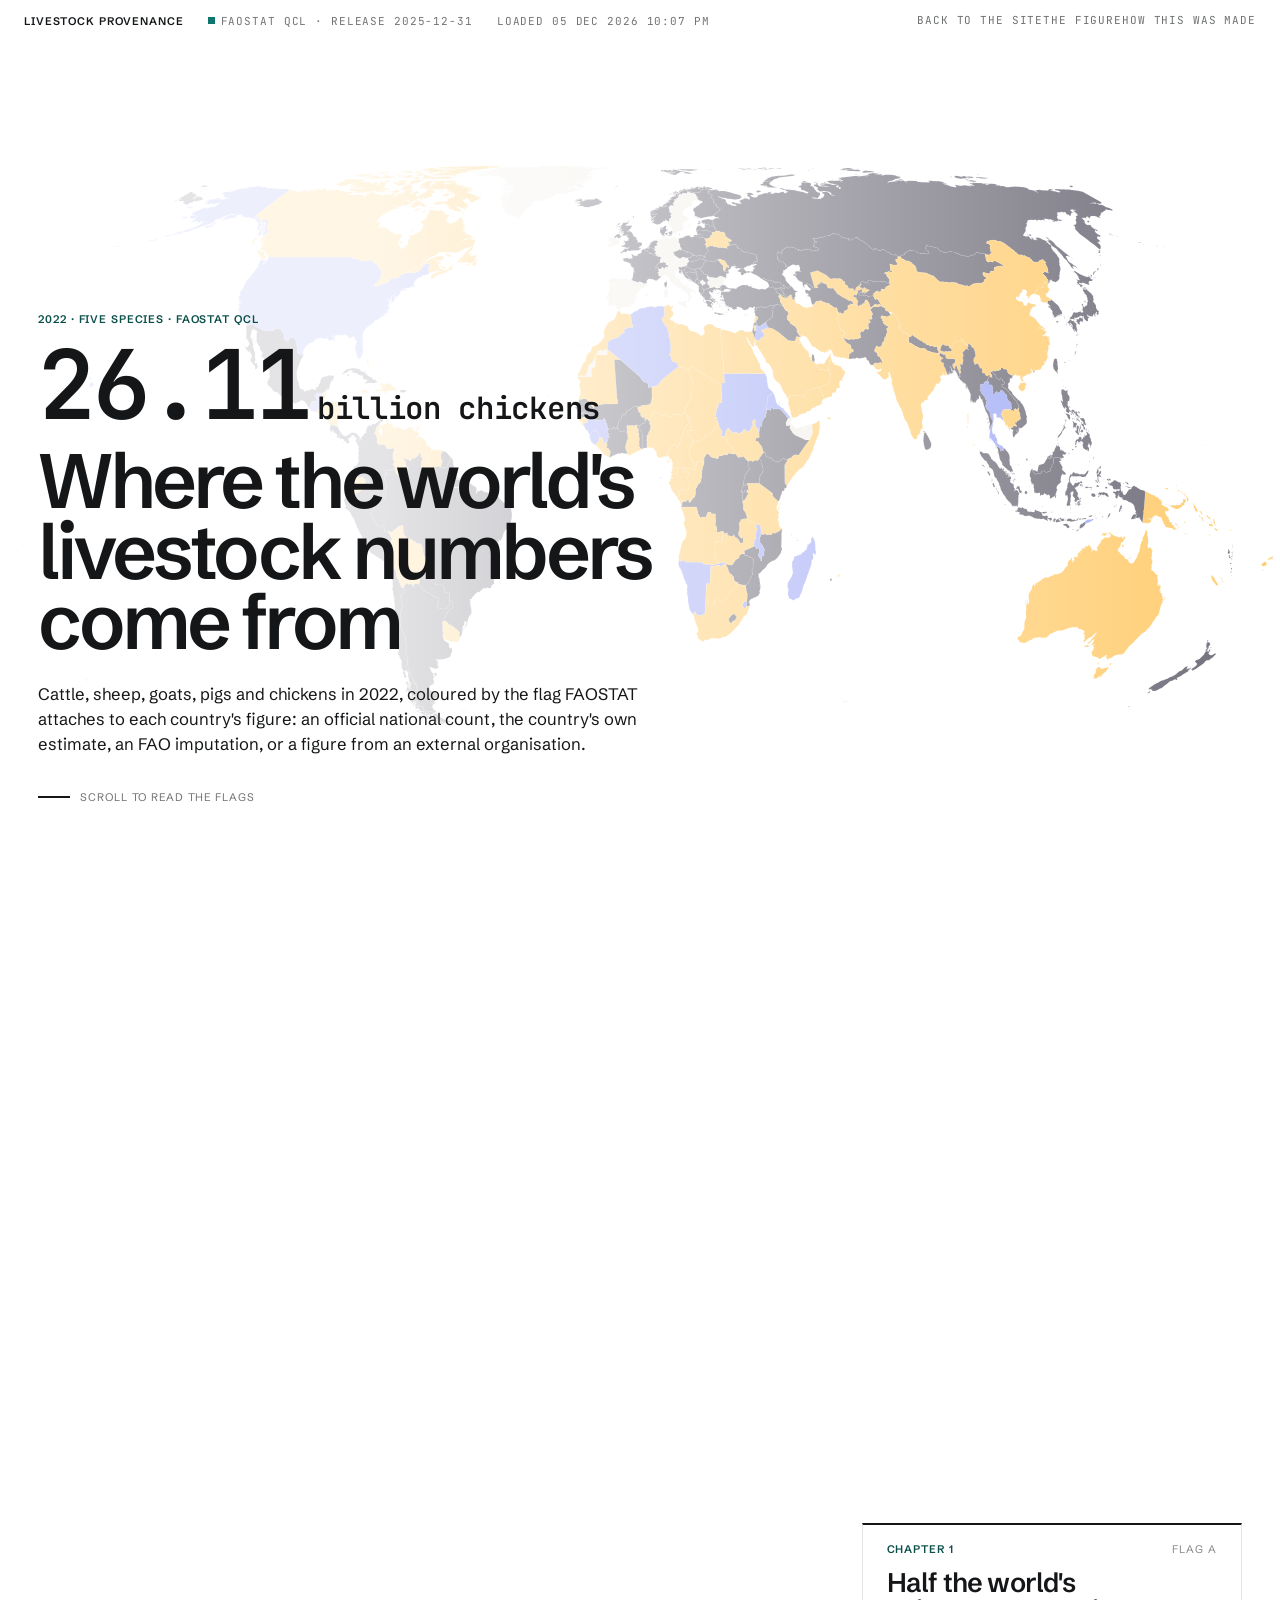
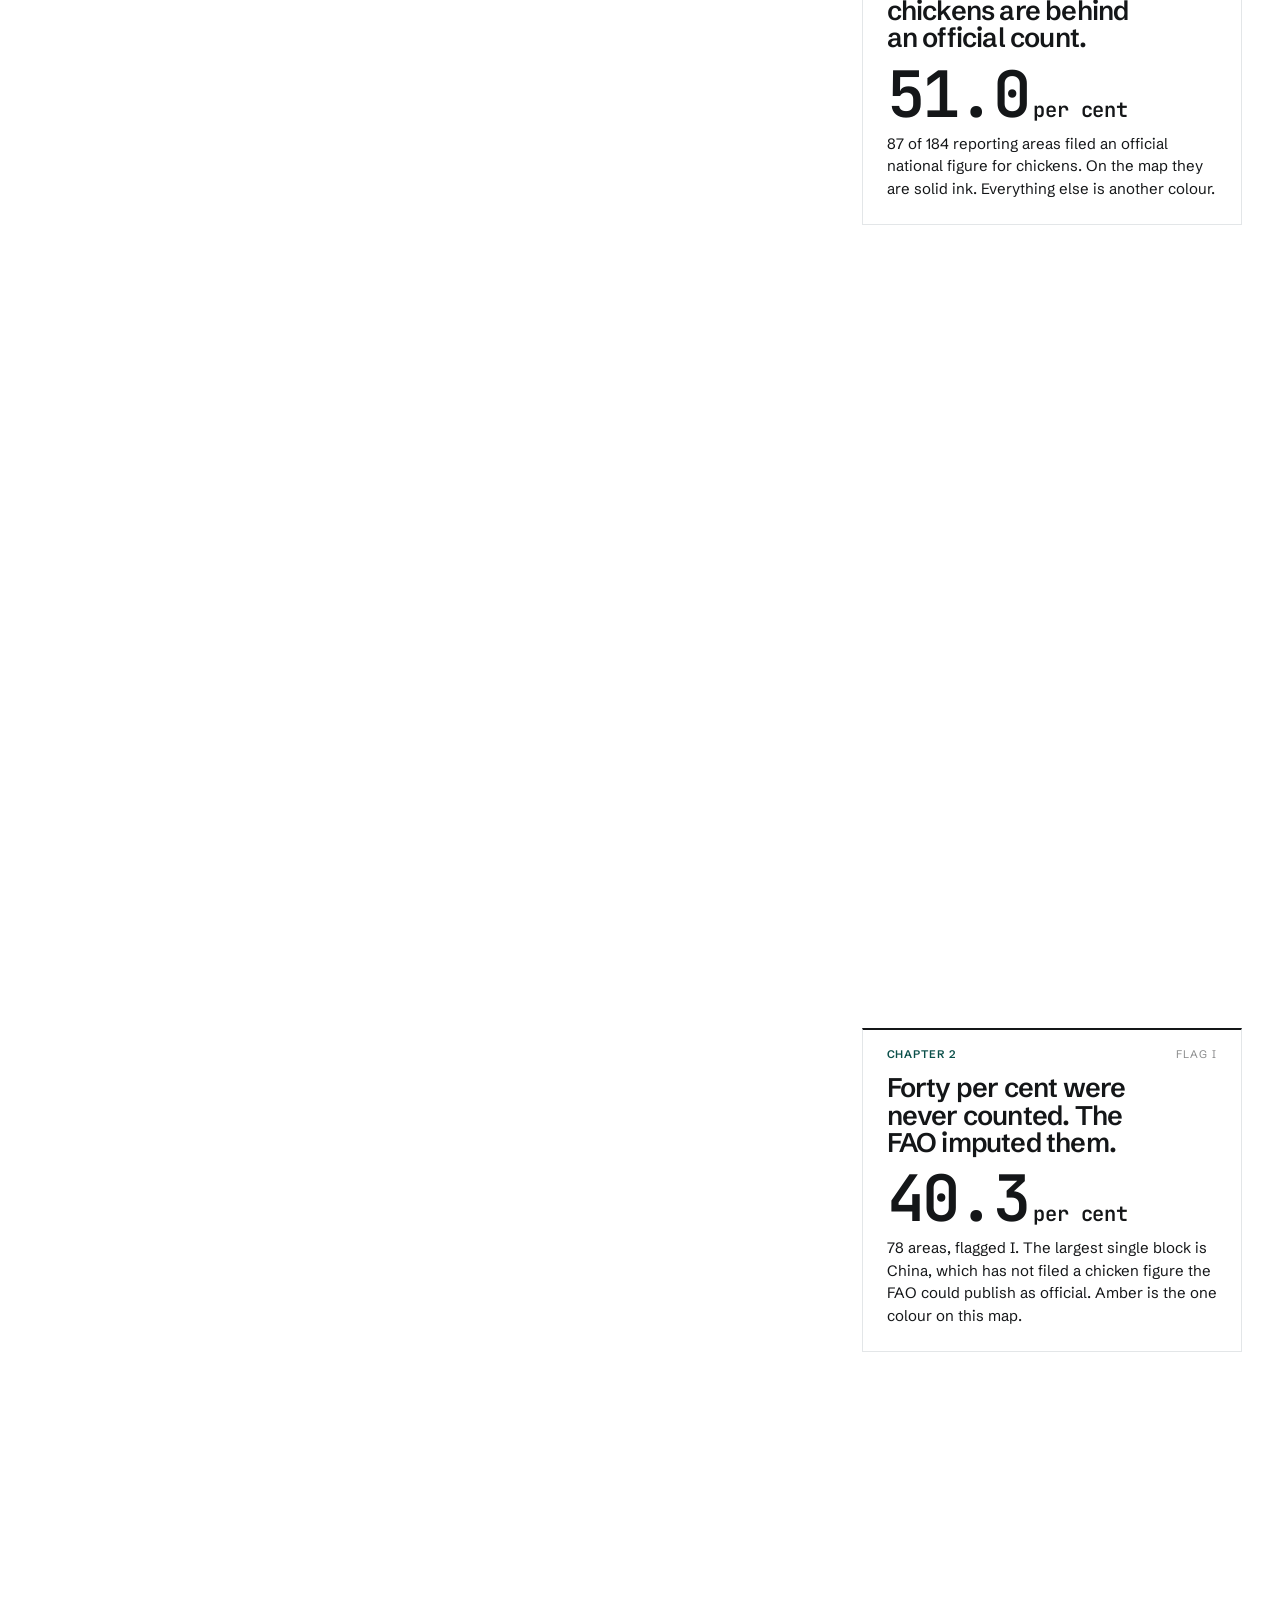
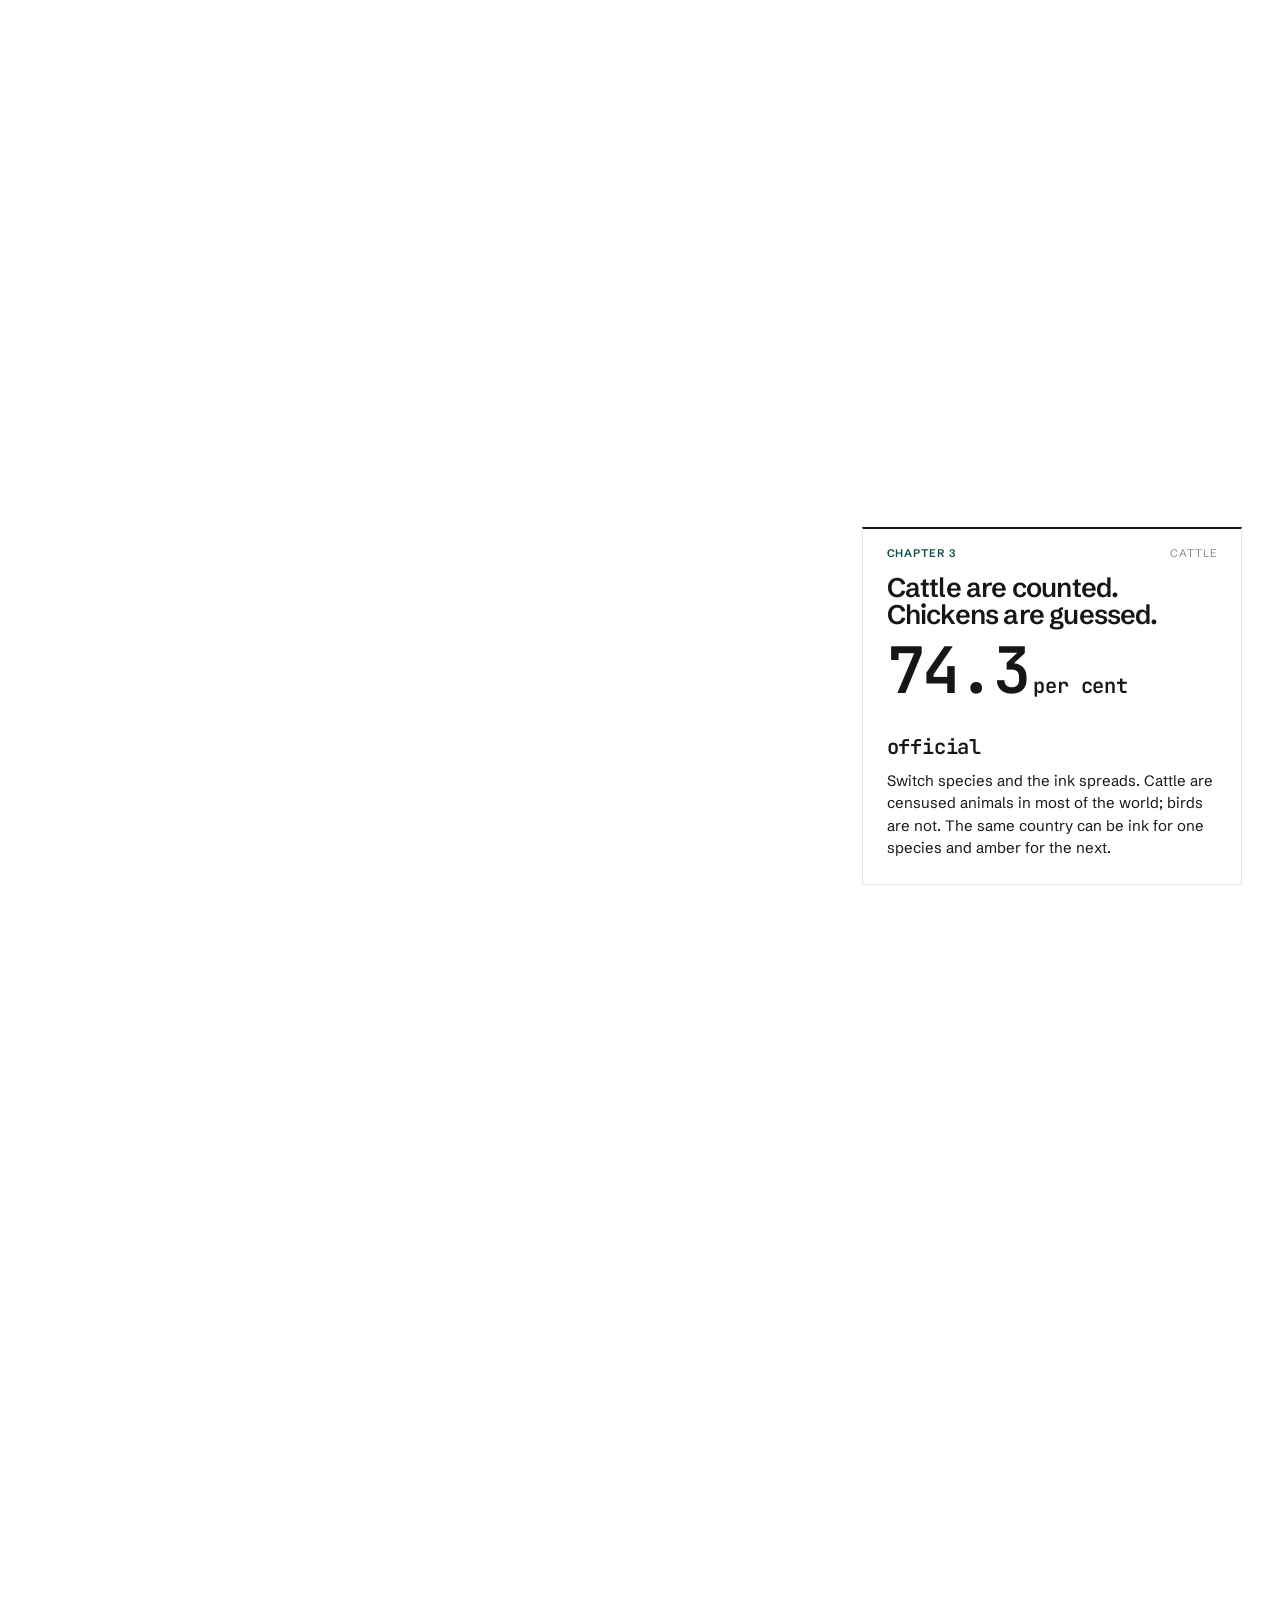
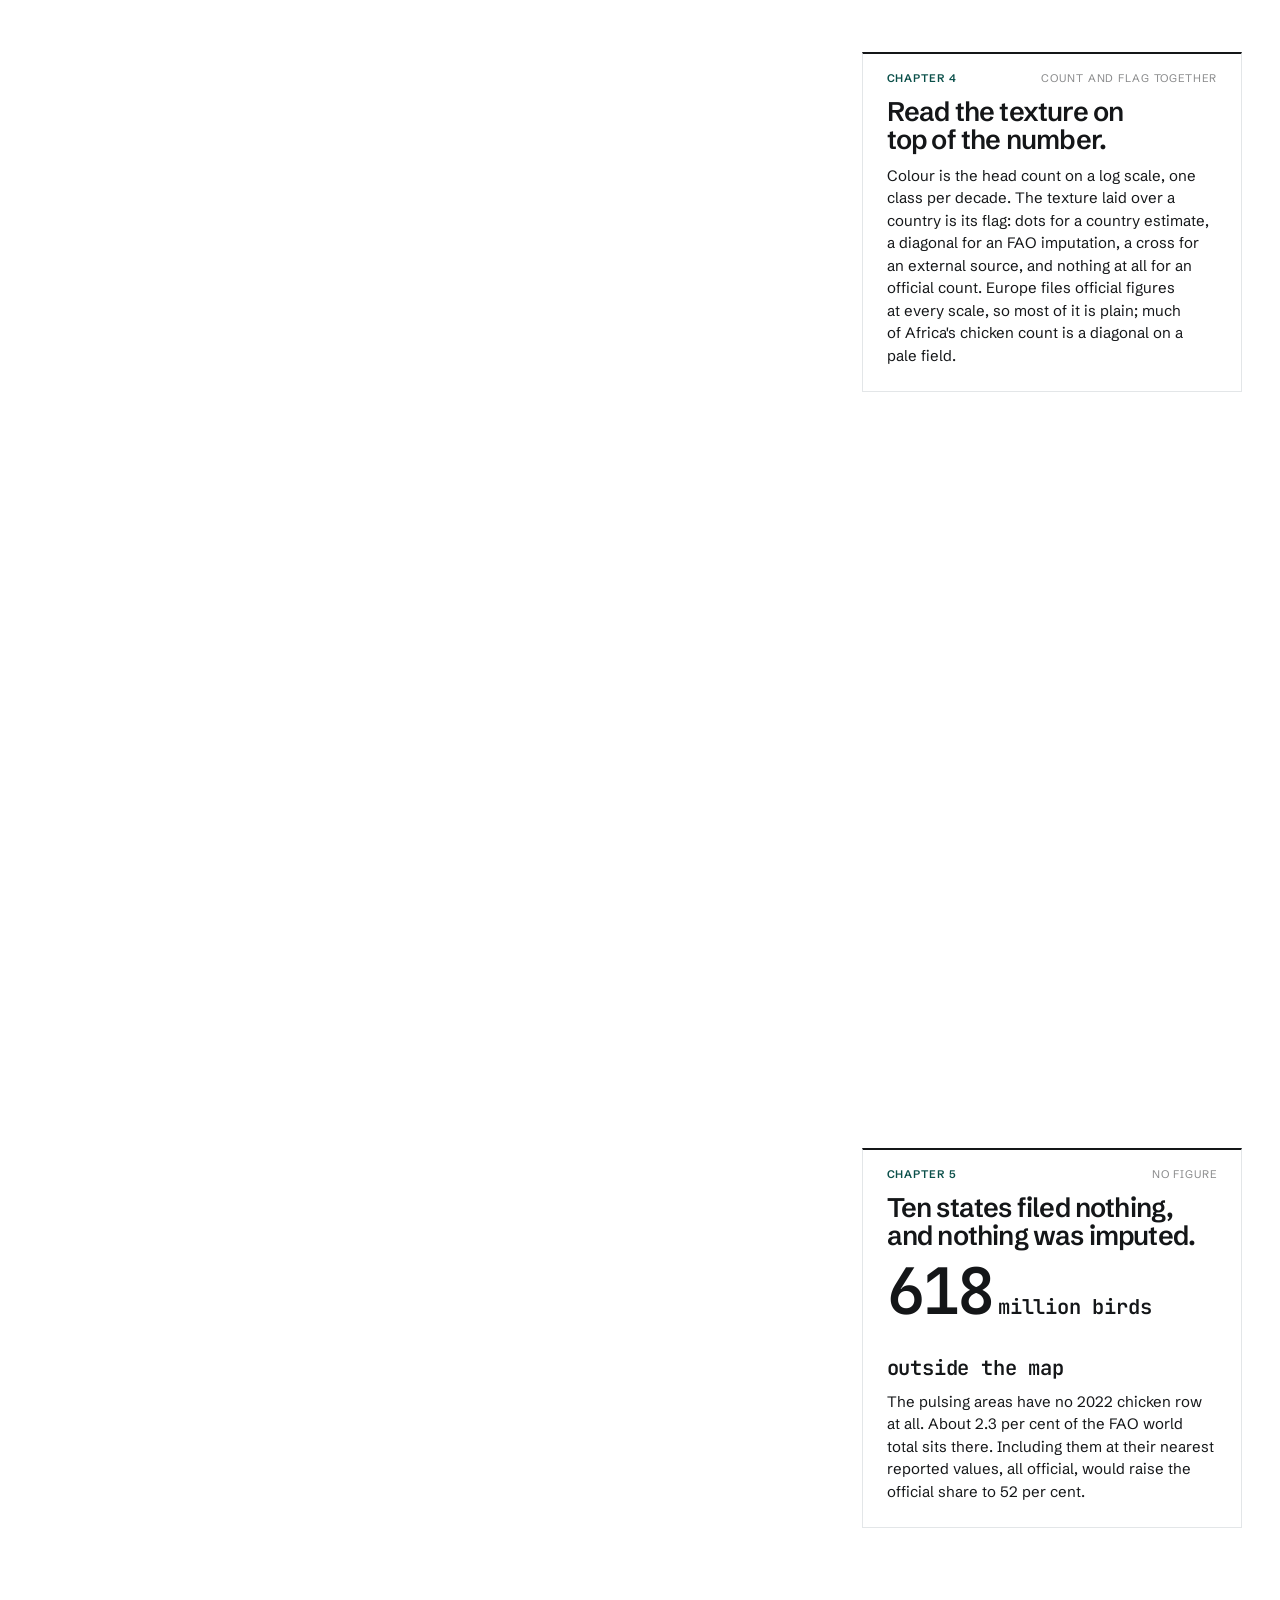
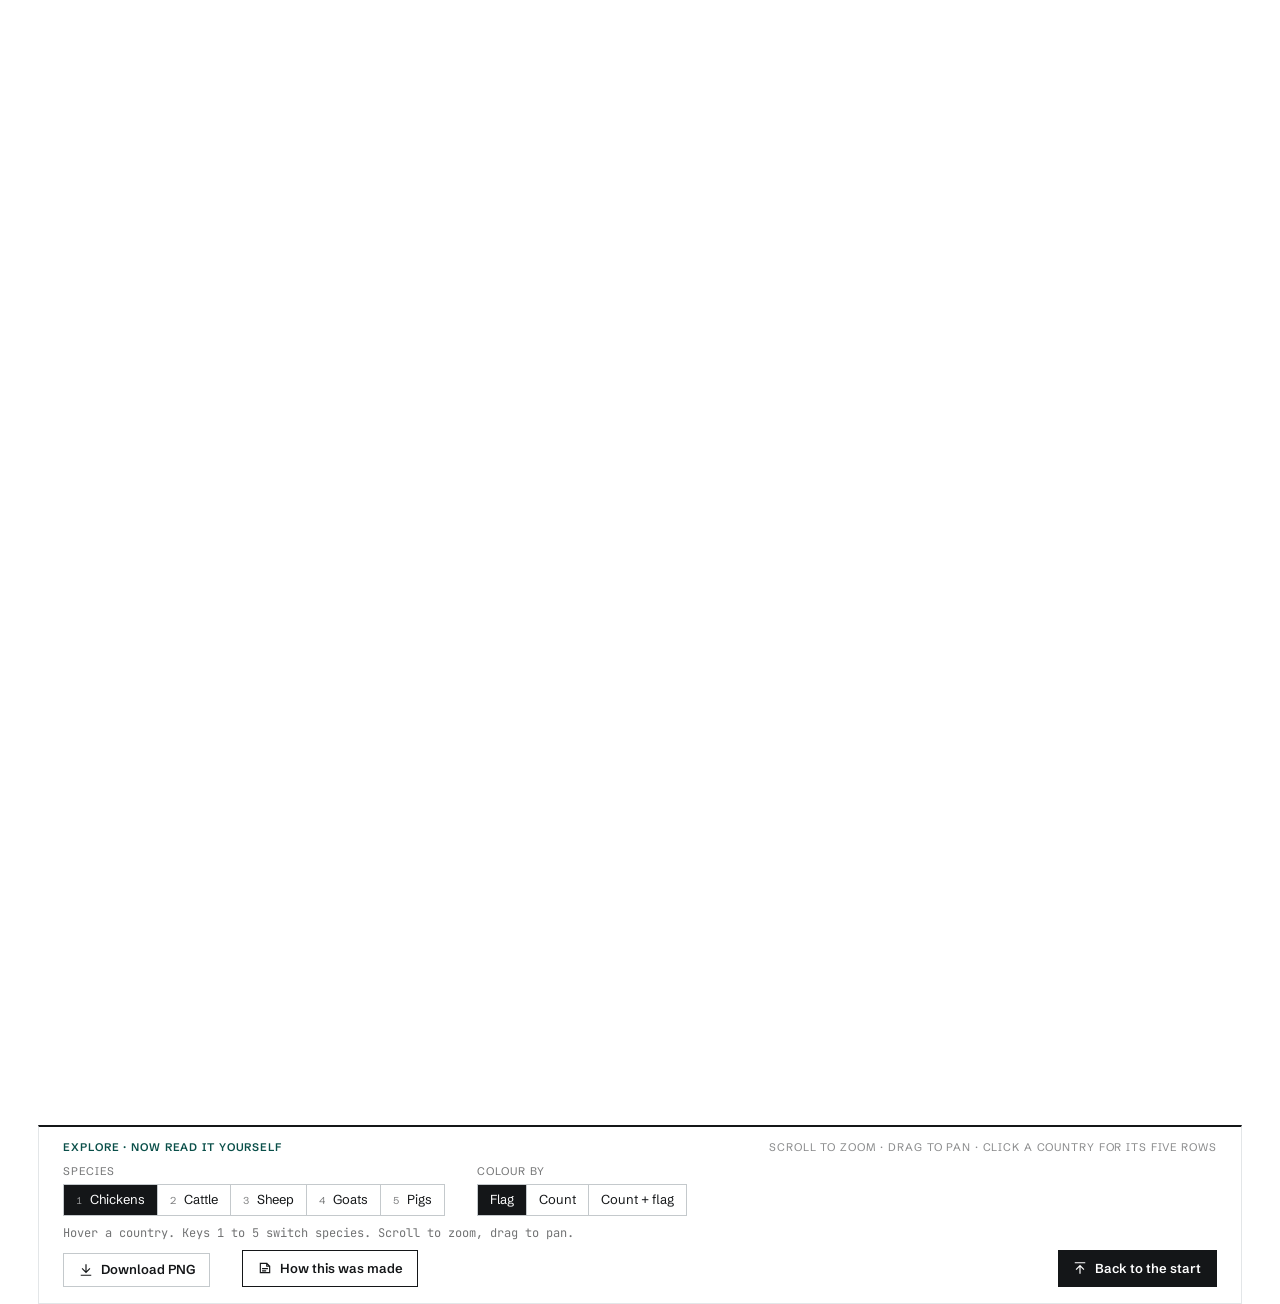
==== commit e3e708c4: "Add cross-navigation, make the project card clickable, fix the story PNG export Each page was a dead" ====
--- a/livestock/index.html
+++ b/livestock/index.html
@@ -34,6 +34,12 @@
   .top{position:fixed; left:0; right:0; top:0; z-index:5; display:flex; align-items:center; gap:var(--space-6); padding:var(--space-3) var(--space-6);
     font-size:11px; letter-spacing:.08em; text-transform:uppercase; pointer-events:none; white-space:nowrap;}
   .top b{font-weight:600;} .top span{color:color-mix(in srgb,var(--color-text) 60%,transparent); font-variant-numeric:tabular-nums;}
+  /* The strip of cross-links. It sits inside .top, which is pointer-events:none so
+     the bar does not eat clicks meant for the map, so the links have to opt back in. */
+  .top .navlinks{display:flex; gap:var(--space-5); flex-wrap:wrap; margin-left:auto;
+    pointer-events:auto;}
+  .top .navlinks a{margin-left:0; border-bottom:0; color:color-mix(in srgb,var(--color-text) 62%,transparent);}
+  .top .navlinks a:hover{color:var(--color-text); border-bottom:0;}
   .top .live{display:inline-flex; align-items:center; gap:6px;} .top .live::before{content:""; width:7px; height:7px; background:var(--color-accent); animation:pulse 2.4s infinite;}
   @keyframes pulse{0%,100%{opacity:1} 50%{opacity:.25}}
   .top a{pointer-events:auto; margin-left:auto; color:var(--color-text); text-decoration:none; border-bottom:2px solid var(--color-text); padding-bottom:1px;}
@@ -166,7 +172,7 @@
   </svg>
   <div id="tip" role="status" aria-live="polite"></div>
 </div>
-<div class="top"><b>Livestock provenance</b><span class="live">FAOSTAT QCL · release 2025-12-31</span><span class="opt" id="clock"></span><a href="map-2022.html">Open as figure</a></div>
+<div class="top"><b>Livestock provenance</b><span class="live">FAOSTAT QCL · release 2025-12-31</span><span class="opt" id="clock"></span><span class="navlinks"><a href="../">Back to the site</a><a href="map-2022.html">The figure</a><a href="post.html">How this was made</a></span></div>
 <div class="legend" id="hlegend"></div>
 <!-- Glyphs only. The zoom-level readout and the word Reset were text floating over the
      ocean with nothing around them, and neither told a reader anything they could not
@@ -537,7 +543,7 @@
     '<table><tr><th>Area</th><th>Item</th><th>Year</th><th>Value</th><th class="flag">Flag</th></tr>'+
     '<tr><td>'+esc(area||path.__n)+'</td><td>'+esc(species)+'</td><td>'+YEAR+'</td><td>'+(h!=null?Math.round(h).toLocaleString('en-AU'):'—')+'</td>'+
     '<td class="flag"><span>'+(COLOURS[f]?f:'—')+'</span></td></tr></table>'+
-    '<span class="h">'+(h!=null?fmtHead(h)+' '+unit(species)+'. ':'')+'The flag is the column downstream users drop.</span>';
+    '<span class="h">'+(h!=null?fmtHead(h)+' '+unit(species)+'.':'')+'</span>';
   tip.style.display='block';
   const r=stage.getBoundingClientRect();
   let x=ev.clientX-r.left+14, y=ev.clientY-r.top+14;
@@ -575,10 +581,35 @@
 async function renderCanvas(scale){
   const fcss=await embeddedFont();
   return new Promise(function(resolve,reject){
-    const svg=$('map'), P=PROJS[proj], total=TOP+P.H+BOTTOM;
+    const svg=$('map'), P=PROJS[proj];
+    // The story page draws no header: its title and legend are HTML that sits beside the
+    // SVG, so a serialised clone was a bare world with nothing saying what the colours
+    // meant or which species it was. A downloaded PNG has to stand on its own, so when
+    // there is no header band the export builds one, using the same elements the figure
+    // page uses and the same layout.
+    const EXPORT_TOP=336, exTop=TOP||EXPORT_TOP, total=exTop+P.H+BOTTOM;
     const clone=svg.cloneNode(true);
     if(fcss){ const fs=document.createElementNS(svgNS,'style'); fs.textContent=fcss; clone.insertBefore(fs,clone.firstChild); }
     clone.querySelectorAll('.hover').forEach(function(e){e.classList.remove('hover');});
+    if(!TOP){
+      // Push the drawing down to clear the band, then fill it. The clip path is
+      // userSpaceOnUse and is referenced from inside #plot, so it travels with it.
+      ['plot','rule'].forEach(function(id){
+        const el=clone.querySelector('#'+id);
+        if(el) el.setAttribute('transform','translate(0,'+exTop+')');
+      });
+      const bg=clone.querySelector('rect');
+      if(bg) bg.setAttribute('fill',GROUND);
+      const lg=clone.querySelector('#legend');
+      if(lg){ lg.removeAttribute('style'); lg.setAttribute('transform','translate(40,152)'); }
+      [['kick','k0',34],['sub','t2',84],['sub2','t3',114]].forEach(function(spec){
+        const src=$(spec[0]); if(!src) return;
+        const t=document.createElementNS(svgNS,'text');
+        t.setAttribute('class',spec[1]); t.setAttribute('x',40); t.setAttribute('y',spec[2]);
+        t.textContent=src.textContent;
+        clone.insertBefore(t,clone.querySelector('#legend'));
+      });
+    }
     // In the export the stroke should scale with the render size; non-scaling-stroke would
     // pin it to a fraction of a device pixel in a 4800 px image and alias away.
     const ov=document.createElementNS(svgNS,'style');
@@ -685,8 +716,15 @@
 chapters.forEach(function(c){io.observe(c);});
 // explore: engage full pointer control once the last chapter is reached
 const ioX=new IntersectionObserver(function(es){ es.forEach(function(e){ document.body.classList.toggle('explore', e.isIntersecting && e.intersectionRatio>.9); }); },{threshold:[.9]});
-function exploreH(){ document.documentElement.style.setProperty('--explore-h', $('explorecard').offsetHeight+'px'); }
-window.addEventListener('resize',exploreH); exploreH(); new ResizeObserver(exploreH).observe($('explorecard'));
+// The card's height lifts the legend and zoom controls clear of the explore toolbar.
+// Guarded because a ResizeObserver can fire once more while the page is being torn
+// down, after the element has been detached, which threw an uncaught TypeError on
+// every load. Nothing broke, since the value had already been set, but a published
+// page should not log an error.
+function exploreH(){ const c=$('explorecard'); if(!c) return;
+  document.documentElement.style.setProperty('--explore-h', c.offsetHeight+'px'); }
+window.addEventListener('resize',exploreH); exploreH();
+if($('explorecard')) new ResizeObserver(exploreH).observe($('explorecard'));
 $('again').addEventListener('click',function(){ $('drillx').click(); window.scrollTo({top:0,behavior:'smooth'}); });
 ioX.observe(document.querySelector('.chapter.explore'));
 // counter
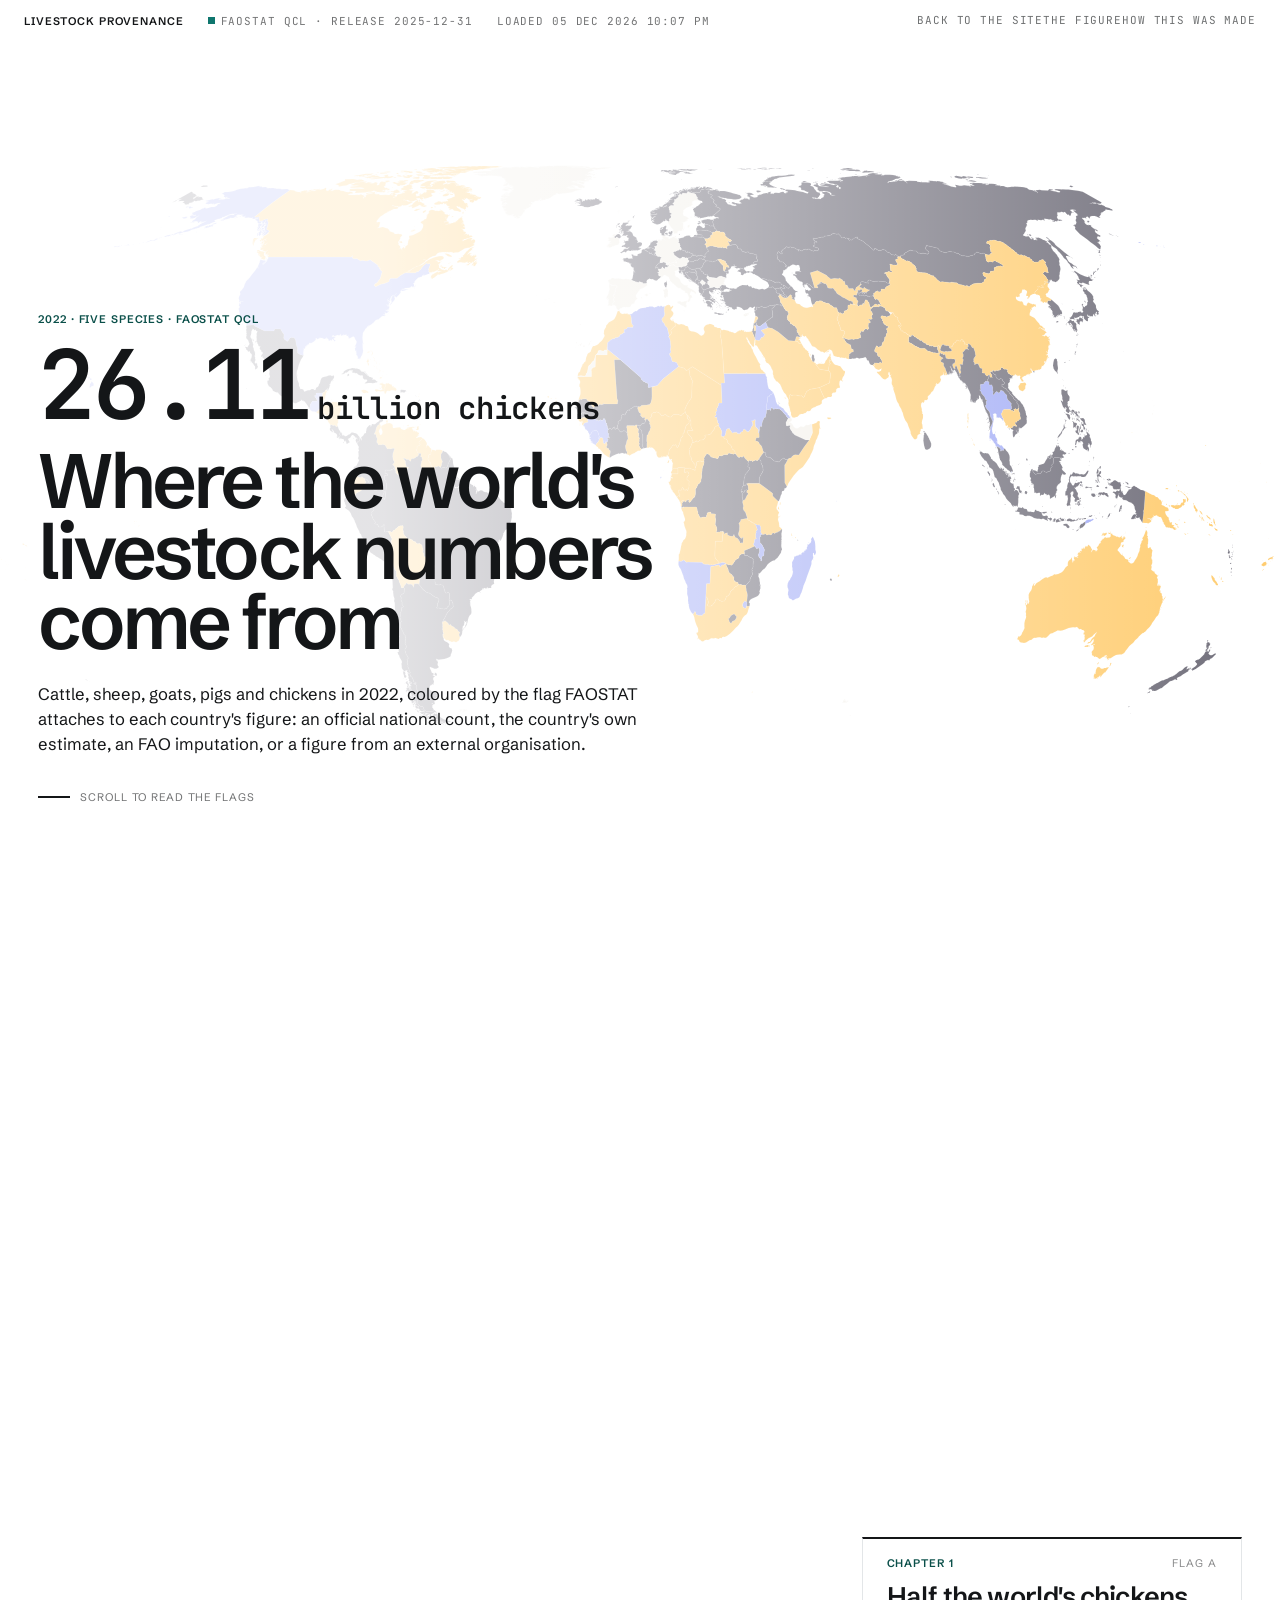
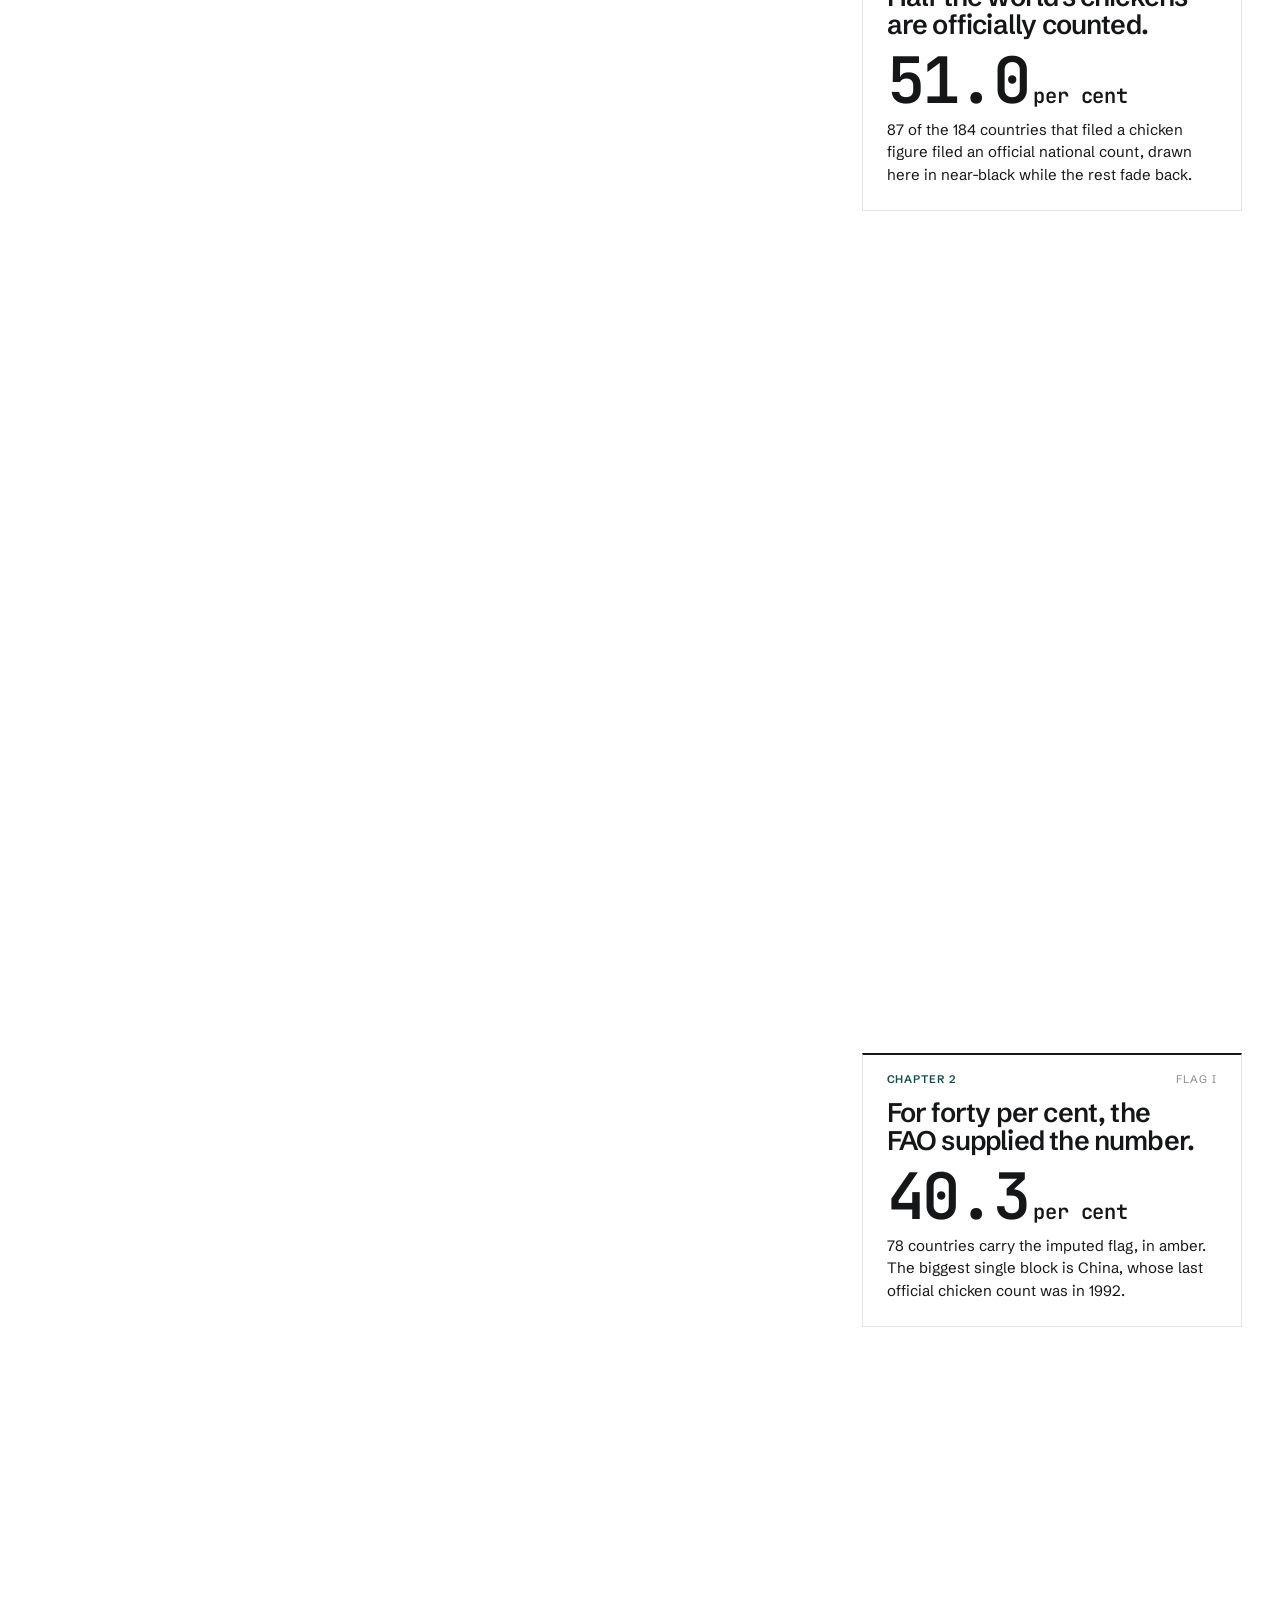
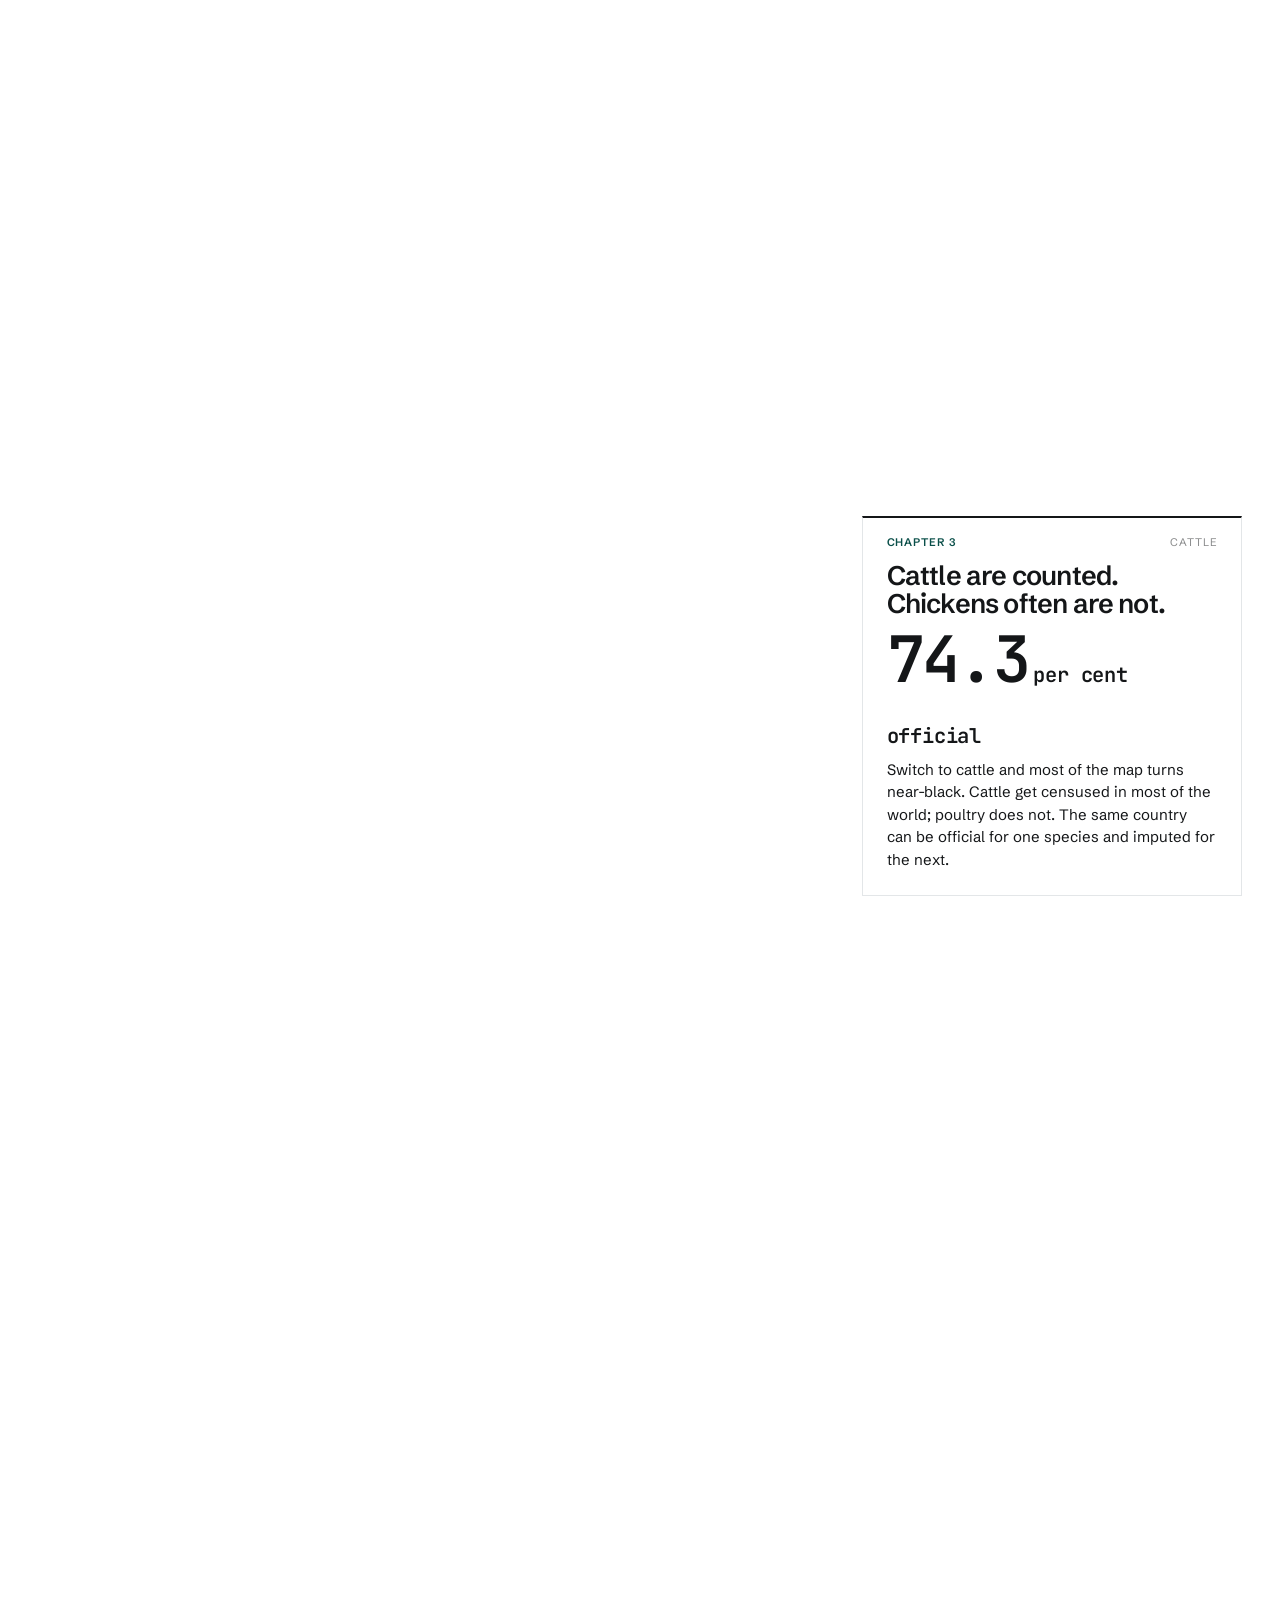
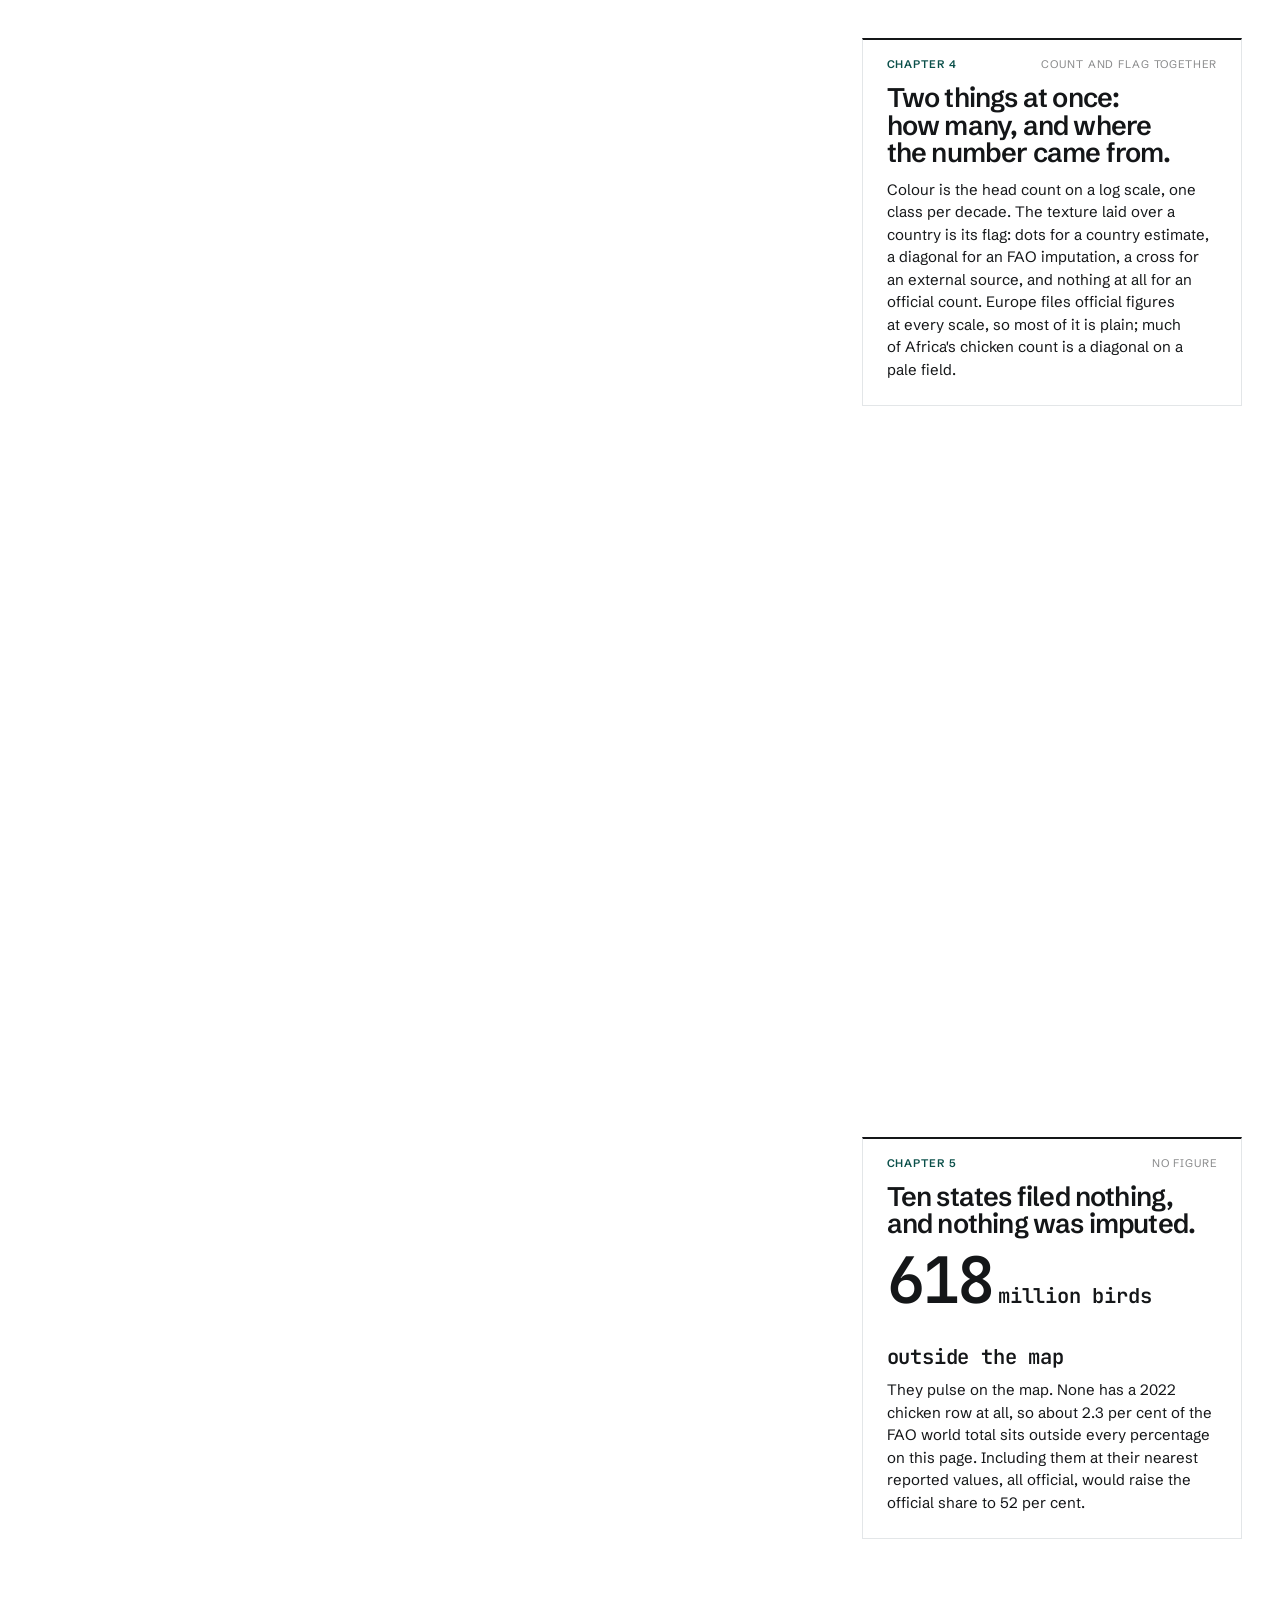
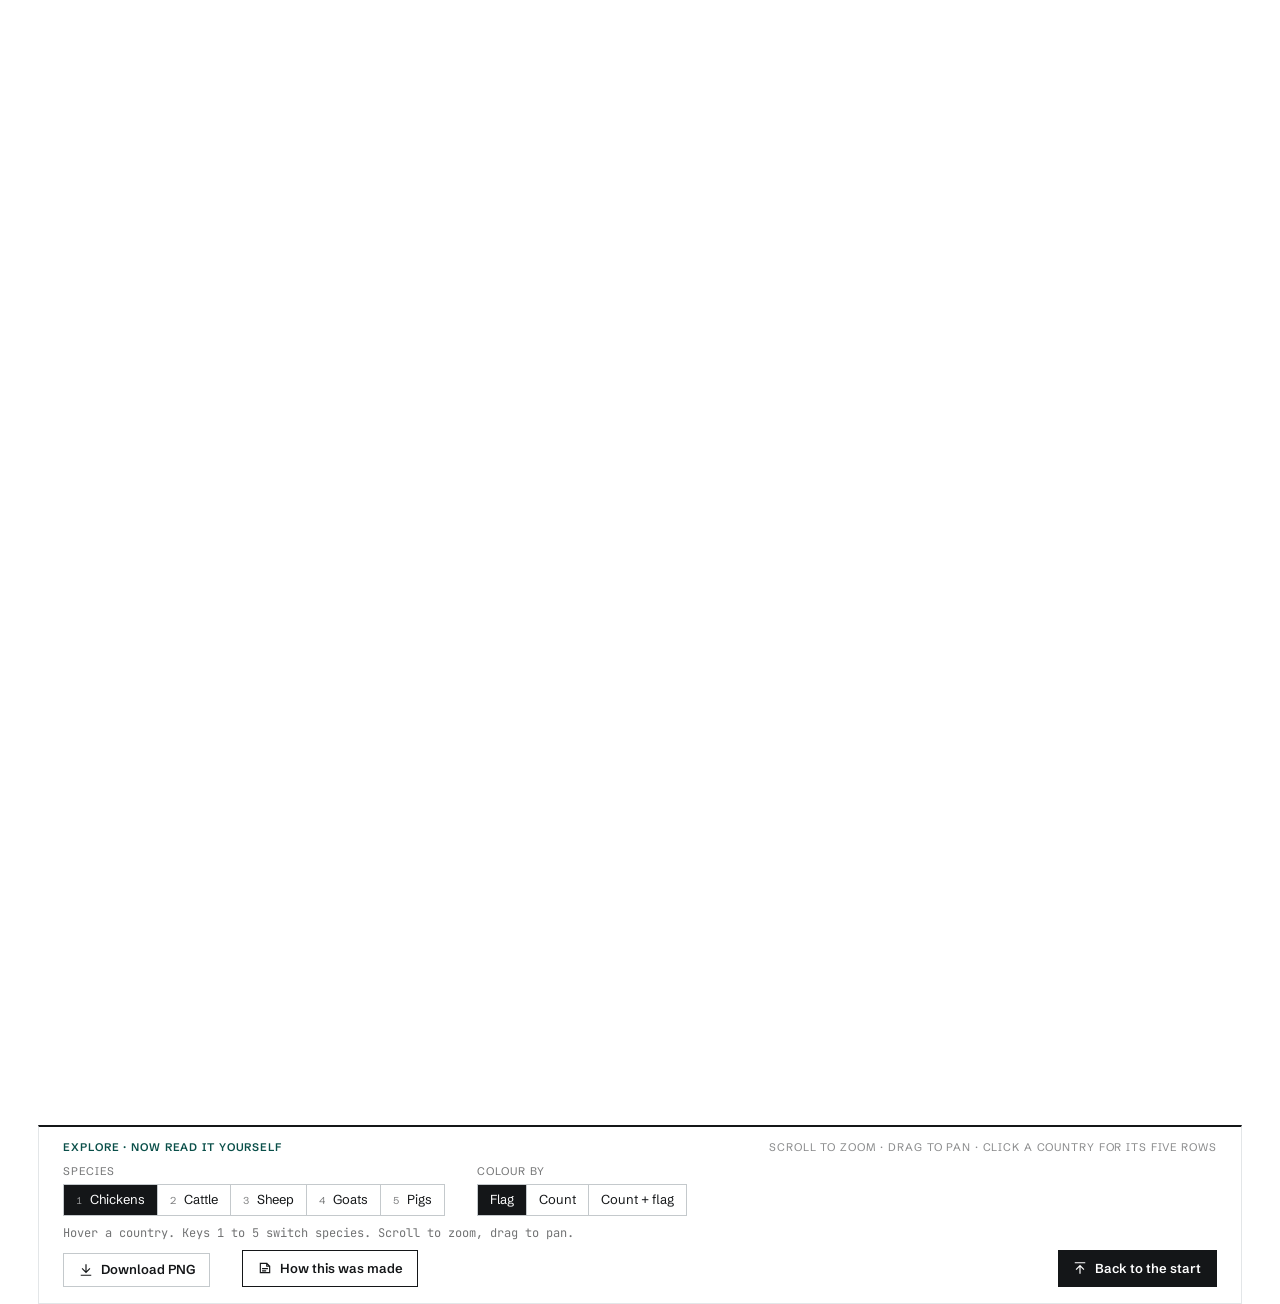
==== commit 8453003f: "Rewrite the story chapter copy Two lines were wrong rather than merely stilted. "Amber is the one co" ====
--- a/livestock/index.html
+++ b/livestock/index.html
@@ -201,32 +201,32 @@
   </section>
   <section class="chapter" data-species="Chickens" data-mode="flag" data-flag="A" data-veil="1">
     <div class="card"><div class="kk">Chapter 1 <span>Flag A</span></div>
-      <h2>Half the world's chickens are behind an official count.</h2>
+      <h2>Half the world's chickens are officially counted.</h2>
       <div class="num">51.0<small>per cent</small></div>
-      <p>87 of 184 reporting areas filed an official national figure for chickens. On the map they are solid ink. Everything else is another colour.</p></div>
+      <p>87 of the 184 countries that filed a chicken figure filed an official national count, drawn here in near-black while the rest fade back.</p></div>
   </section>
   <section class="chapter" data-species="Chickens" data-mode="flag" data-flag="I" data-zoom="1270,210,2.2">
     <div class="card"><div class="kk">Chapter 2 <span>Flag I</span></div>
-      <h2>Forty per cent were never counted. The FAO imputed them.</h2>
+      <h2>For forty per cent, the FAO supplied the number.</h2>
       <div class="num">40.3<small>per cent</small></div>
-      <p>78 areas, flagged I. The largest single block is China, which has not filed a chicken figure the FAO could publish as official. Amber is the one colour on this map.</p></div>
+      <p>78 countries carry the imputed flag, in amber. The biggest single block is China, whose last official chicken count was in 1992.</p></div>
   </section>
   <section class="chapter" data-species="Cattle" data-mode="flag" data-flag="A" data-zoom="560,330,1.5">
     <div class="card"><div class="kk">Chapter 3 <span>Cattle</span></div>
-      <h2>Cattle are counted. Chickens are guessed.</h2>
+      <h2>Cattle are counted. Chickens often are not.</h2>
       <div class="num">74.3<small>per cent official</small></div>
-      <p>Switch species and the ink spreads. Cattle are censused animals in most of the world; birds are not. The same country can be ink for one species and amber for the next.</p></div>
+      <p>Switch to cattle and most of the map turns near-black. Cattle get censused in most of the world; poultry does not. The same country can be official for one species and imputed for the next.</p></div>
   </section>
   <section class="chapter" data-species="Chickens" data-mode="both" data-zoom="880,240,2.4">
     <div class="card"><div class="kk">Chapter 4 <span>Count and flag together</span></div>
-      <h2>Read the texture on top of the number.</h2>
+      <h2>Two things at once: how many, and where the number came from.</h2>
       <p>Colour is the head count on a log scale, one class per decade. The texture laid over a country is its flag: dots for a country estimate, a diagonal for an FAO imputation, a cross for an external source, and nothing at all for an official count. Europe files official figures at every scale, so most of it is plain; much of Africa's chicken count is a diagonal on a pale field.</p></div>
   </section>
   <section class="chapter" data-species="Chickens" data-mode="flag" data-flag="none" data-pulse="1" data-zoom="900,300,1.7">
     <div class="card"><div class="kk">Chapter 5 <span>No figure</span></div>
       <h2>Ten states filed nothing, and nothing was imputed.</h2>
       <div class="num">618<small>million birds outside the map</small></div>
-      <p>The pulsing areas have no 2022 chicken row at all. About 2.3 per cent of the FAO world total sits there. Including them at their nearest reported values, all official, would raise the official share to 52 per cent.</p></div>
+      <p>They pulse on the map. None has a 2022 chicken row at all, so about 2.3 per cent of the FAO world total sits outside every percentage on this page. Including them at their nearest reported values, all official, would raise the official share to 52 per cent.</p></div>
   </section>
   <section class="chapter explore" data-explore="1">
     <div class="card" id="explorecard"><div class="kk">Explore · now read it yourself <span>scroll to zoom · drag to pan · click a country for its five rows</span></div>
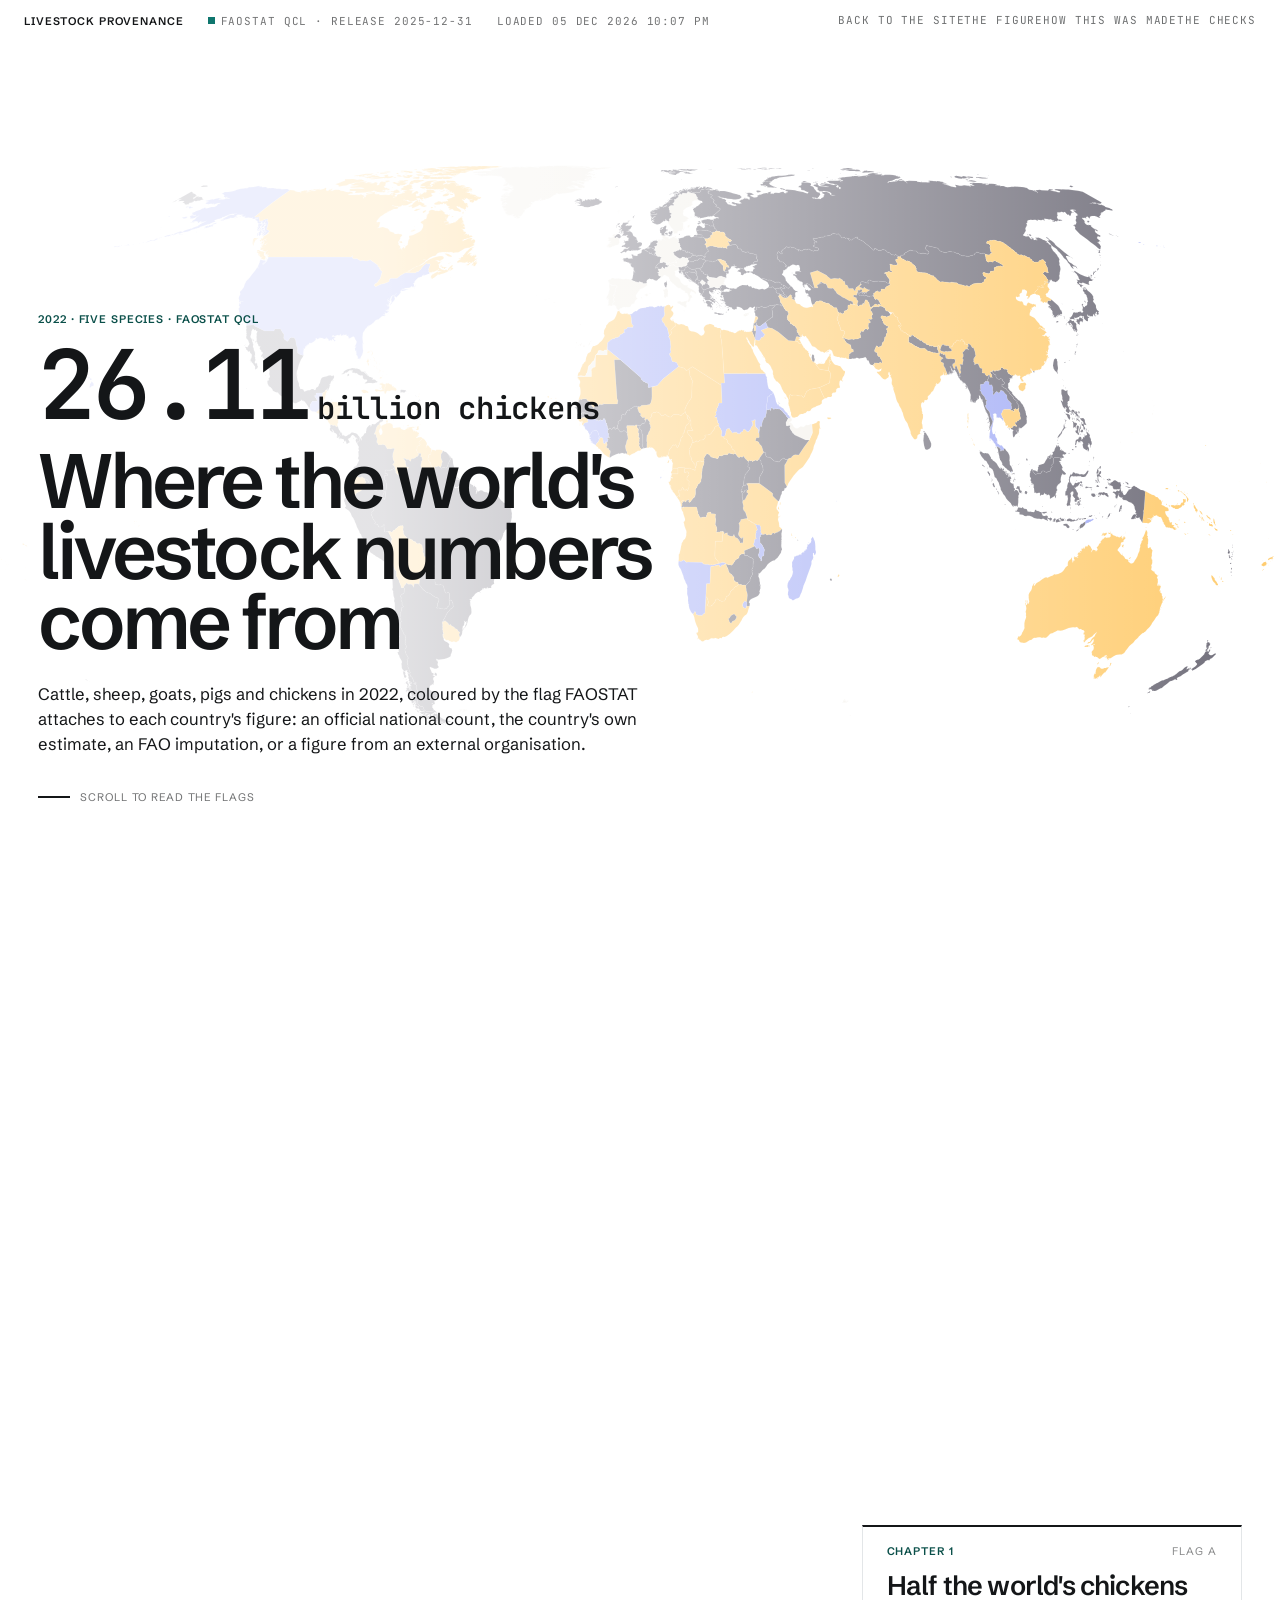
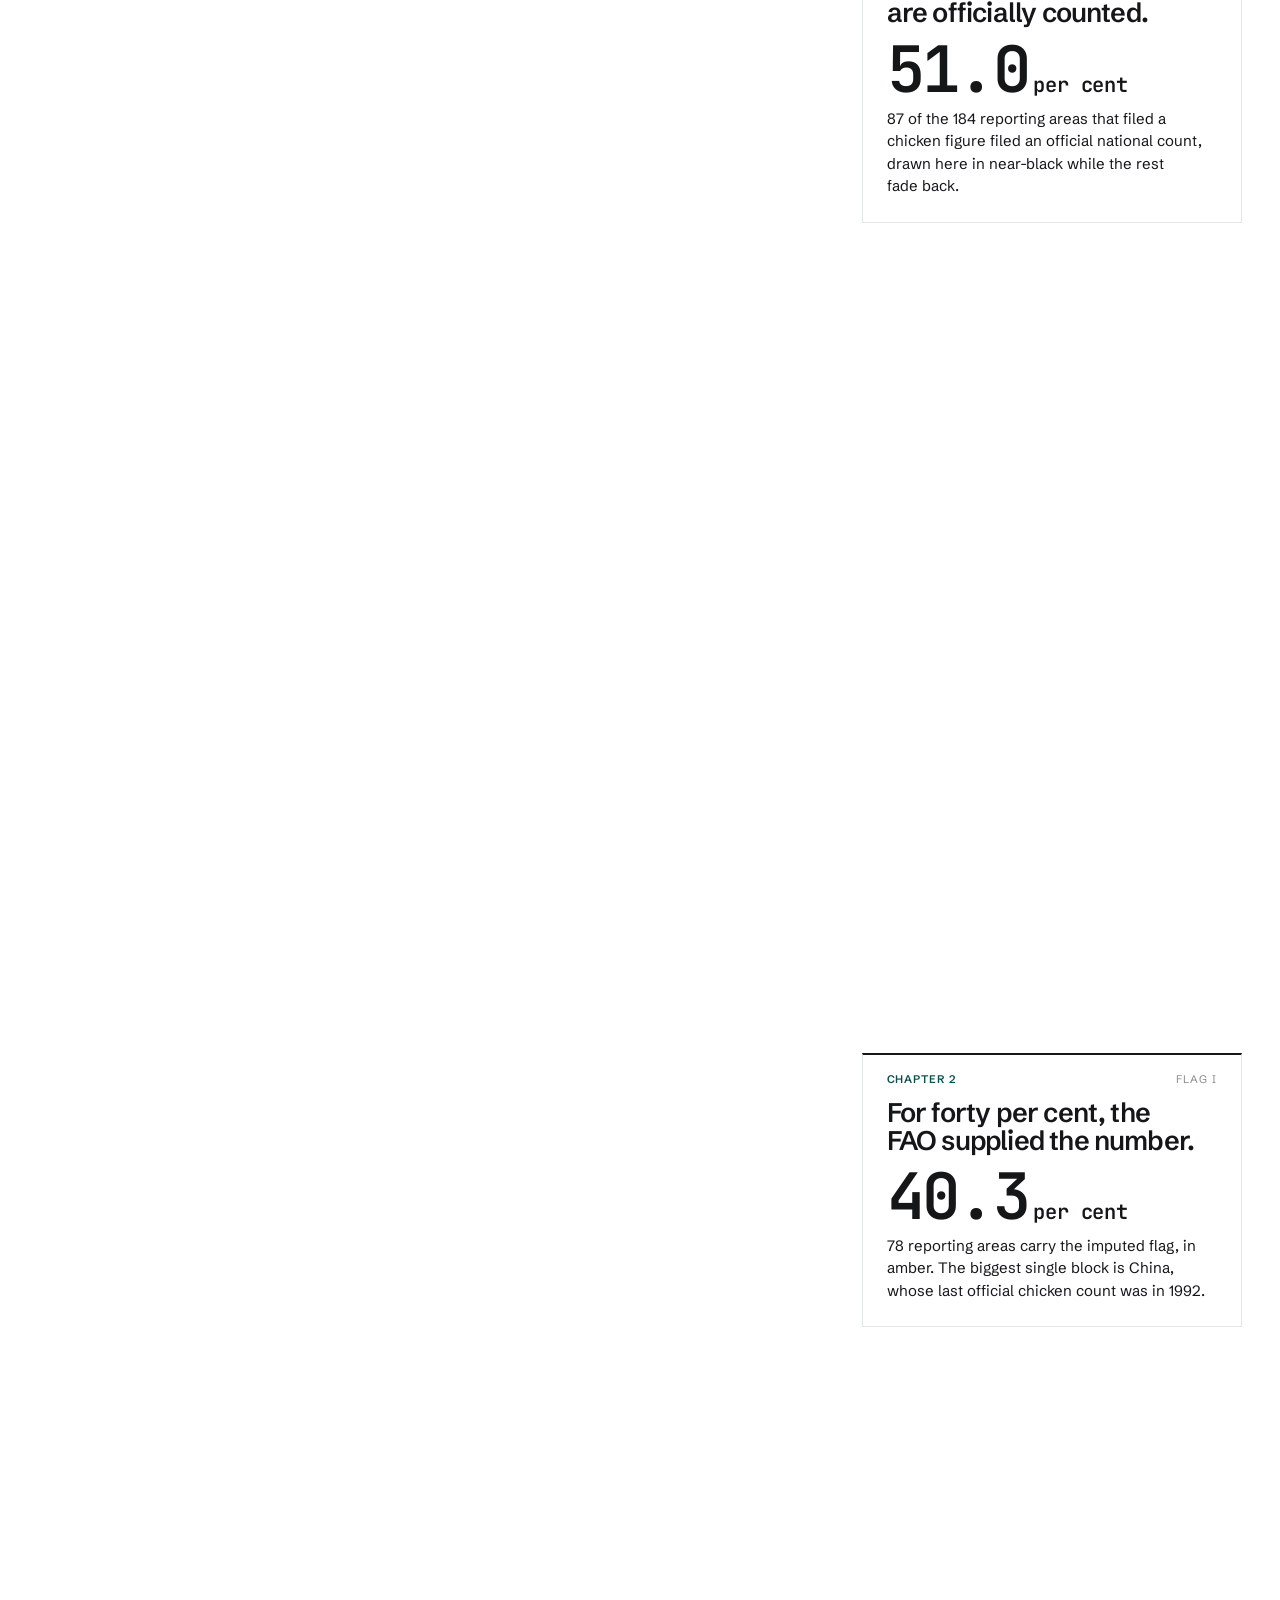
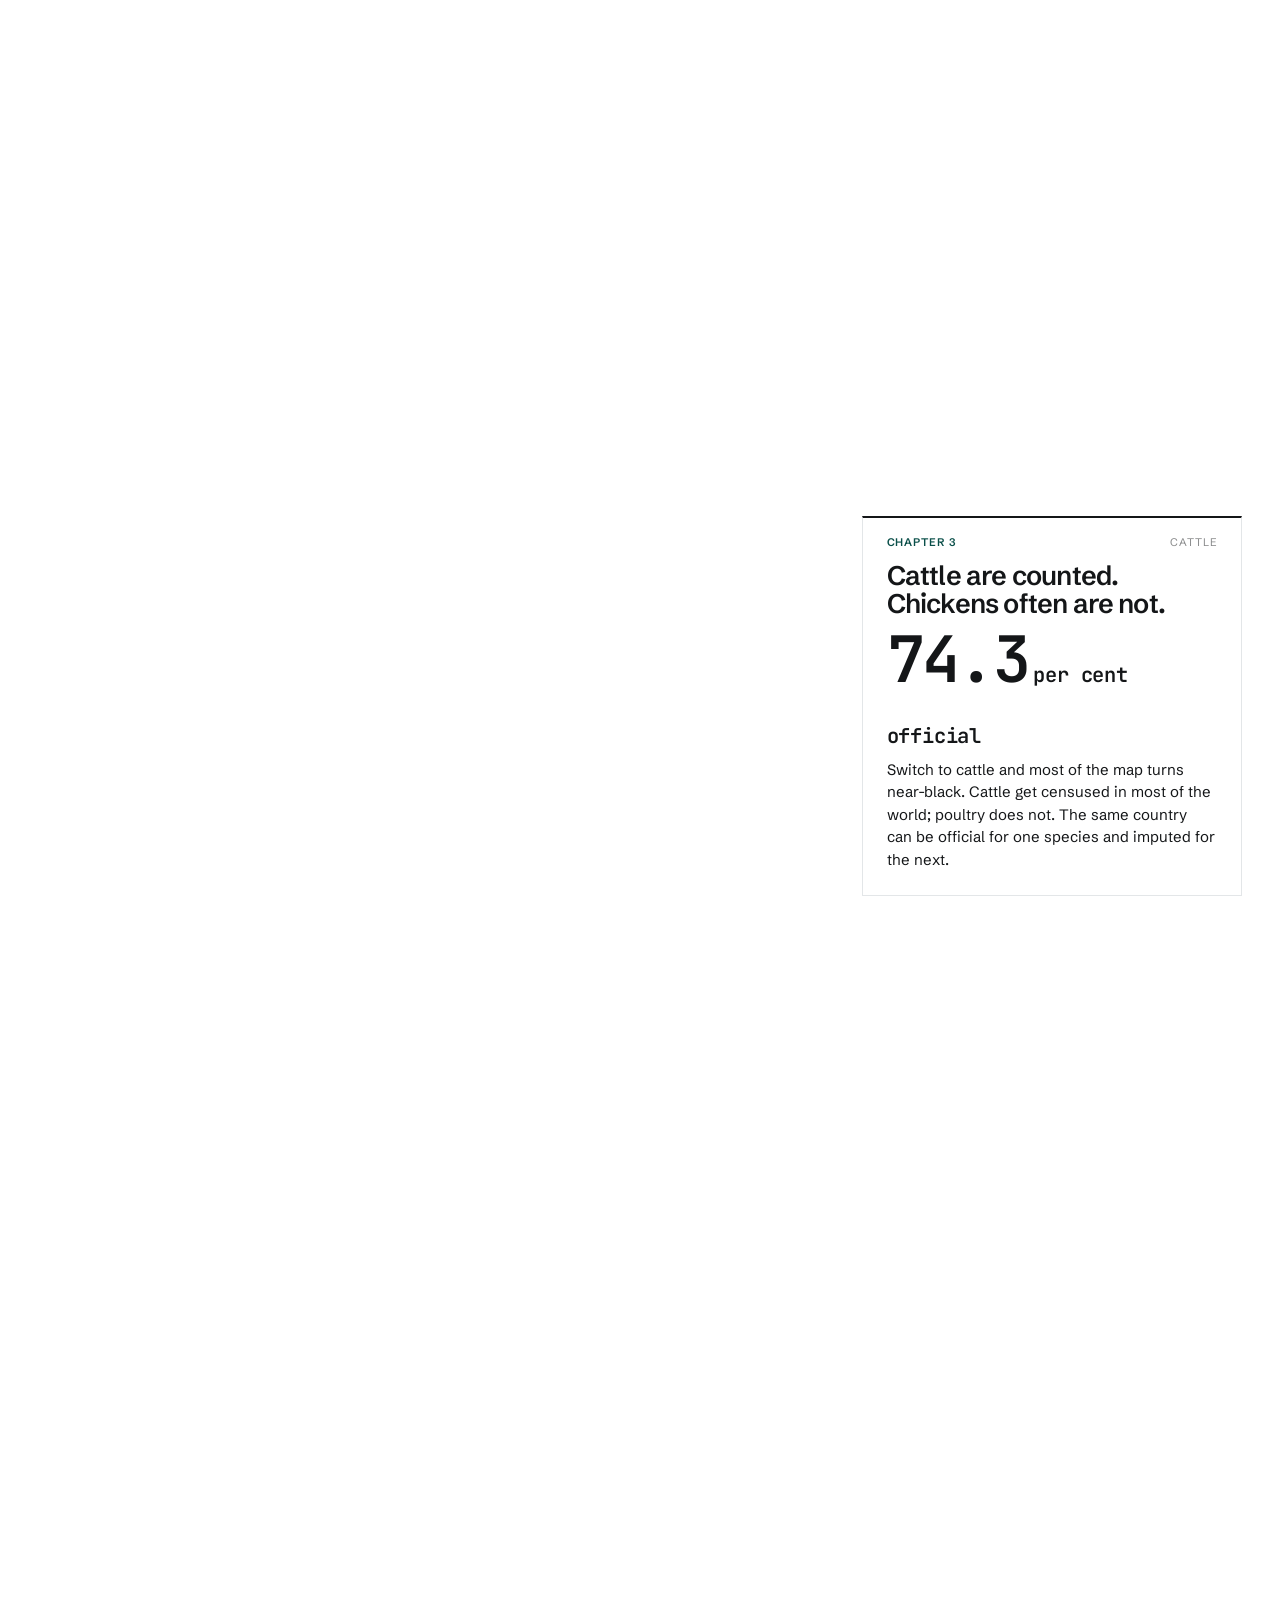
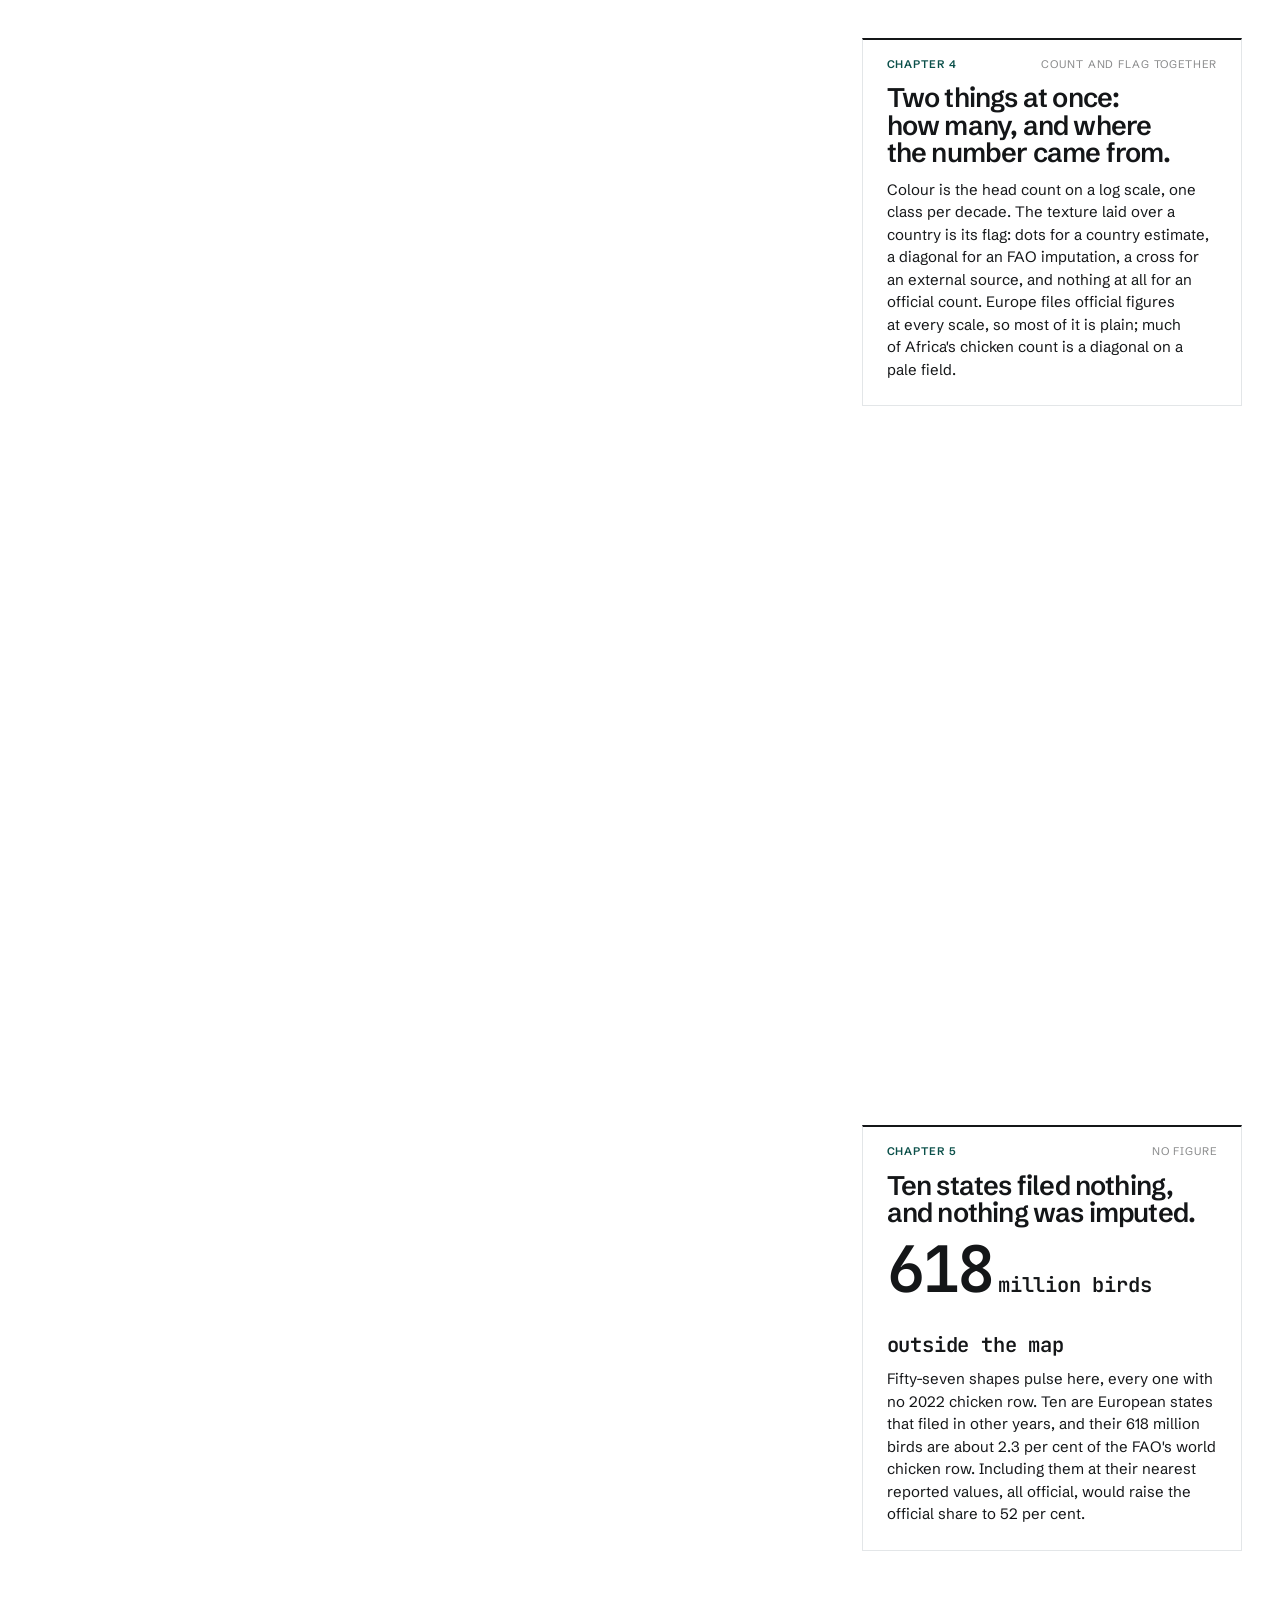
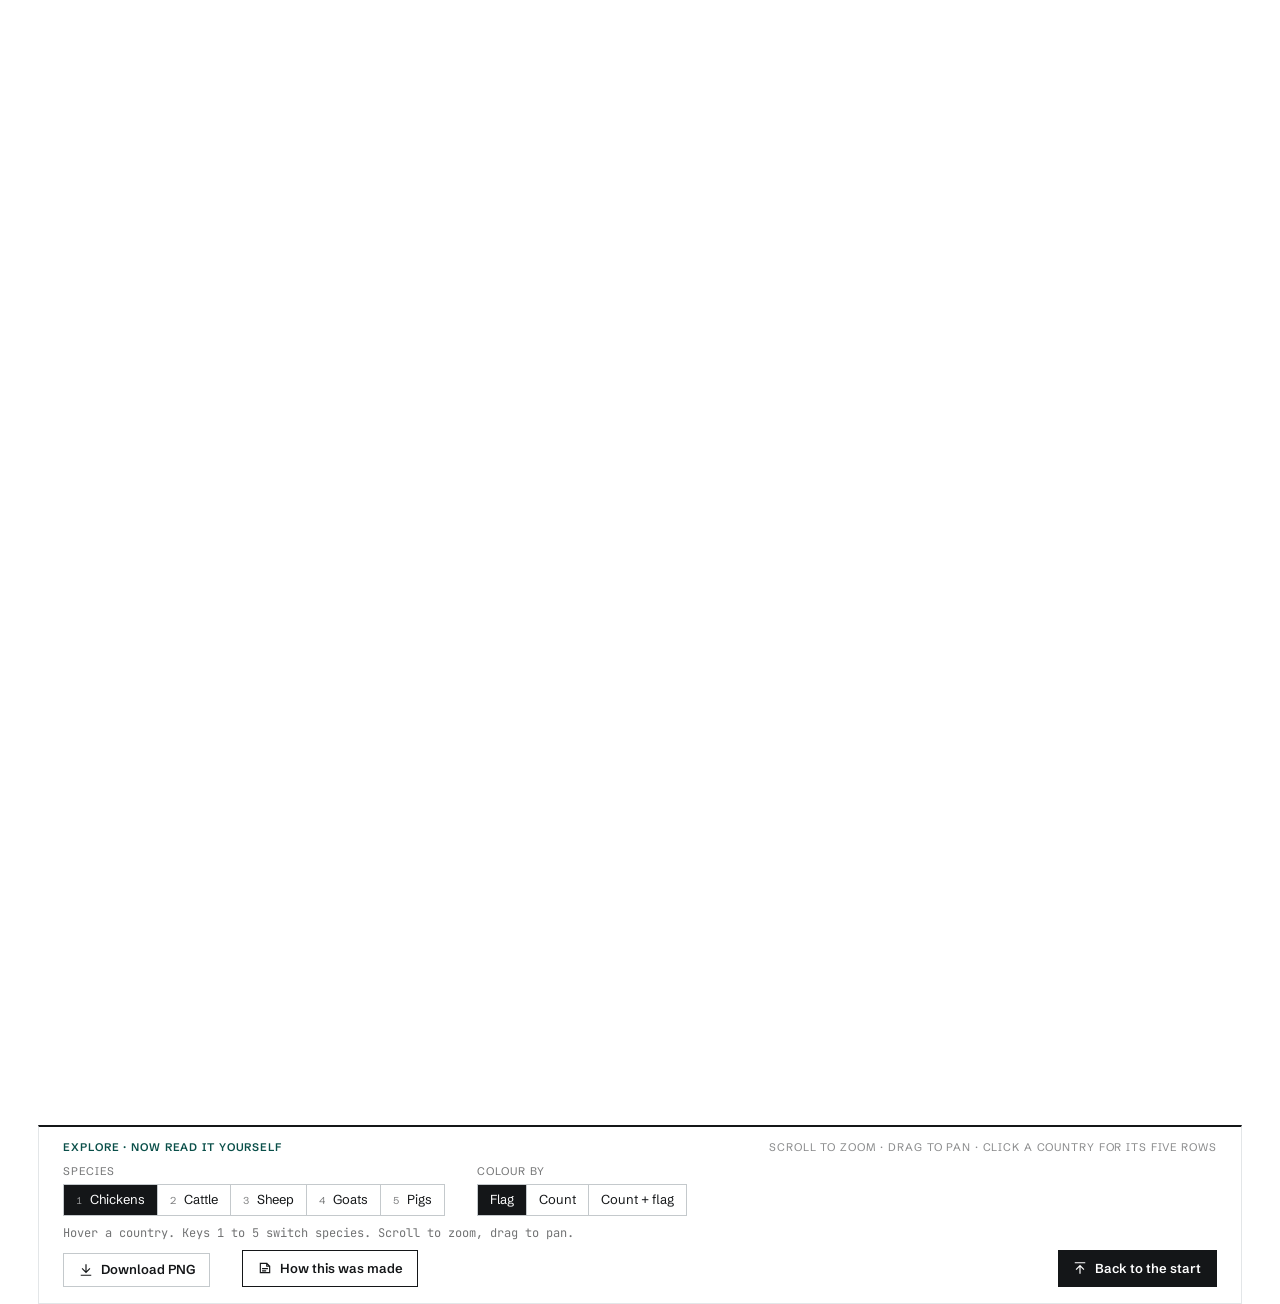
==== commit 7fea6d8f: "Correct the published prose and link the checking page A verification pass found errors in the live " ====
--- a/livestock/index.html
+++ b/livestock/index.html
@@ -172,7 +172,7 @@
   </svg>
   <div id="tip" role="status" aria-live="polite"></div>
 </div>
-<div class="top"><b>Livestock provenance</b><span class="live">FAOSTAT QCL · release 2025-12-31</span><span class="opt" id="clock"></span><span class="navlinks"><a href="../">Back to the site</a><a href="map-2022.html">The figure</a><a href="post.html">How this was made</a></span></div>
+<div class="top"><b>Livestock provenance</b><span class="live">FAOSTAT QCL · release 2025-12-31</span><span class="opt" id="clock"></span><span class="navlinks"><a href="../">Back to the site</a><a href="map-2022.html">The figure</a><a href="post.html">How this was made</a><a href="checks.html">The checks</a></span></div>
 <div class="legend" id="hlegend"></div>
 <!-- Glyphs only. The zoom-level readout and the word Reset were text floating over the
      ocean with nothing around them, and neither told a reader anything they could not
@@ -203,13 +203,13 @@
     <div class="card"><div class="kk">Chapter 1 <span>Flag A</span></div>
       <h2>Half the world's chickens are officially counted.</h2>
       <div class="num">51.0<small>per cent</small></div>
-      <p>87 of the 184 countries that filed a chicken figure filed an official national count, drawn here in near-black while the rest fade back.</p></div>
+      <p>87 of the 184 reporting areas that filed a chicken figure filed an official national count, drawn here in near-black while the rest fade back.</p></div>
   </section>
   <section class="chapter" data-species="Chickens" data-mode="flag" data-flag="I" data-zoom="1270,210,2.2">
     <div class="card"><div class="kk">Chapter 2 <span>Flag I</span></div>
       <h2>For forty per cent, the FAO supplied the number.</h2>
       <div class="num">40.3<small>per cent</small></div>
-      <p>78 countries carry the imputed flag, in amber. The biggest single block is China, whose last official chicken count was in 1992.</p></div>
+      <p>78 reporting areas carry the imputed flag, in amber. The biggest single block is China, whose last official chicken count was in 1992.</p></div>
   </section>
   <section class="chapter" data-species="Cattle" data-mode="flag" data-flag="A" data-zoom="560,330,1.5">
     <div class="card"><div class="kk">Chapter 3 <span>Cattle</span></div>
@@ -226,7 +226,7 @@
     <div class="card"><div class="kk">Chapter 5 <span>No figure</span></div>
       <h2>Ten states filed nothing, and nothing was imputed.</h2>
       <div class="num">618<small>million birds outside the map</small></div>
-      <p>They pulse on the map. None has a 2022 chicken row at all, so about 2.3 per cent of the FAO world total sits outside every percentage on this page. Including them at their nearest reported values, all official, would raise the official share to 52 per cent.</p></div>
+      <p>Fifty-seven shapes pulse here, every one with no 2022 chicken row. Ten are European states that filed in other years, and their 618 million birds are about 2.3 per cent of the FAO's world chicken row. Including them at their nearest reported values, all official, would raise the official share to 52 per cent.</p></div>
   </section>
   <section class="chapter explore" data-explore="1">
     <div class="card" id="explorecard"><div class="kk">Explore · now read it yourself <span>scroll to zoom · drag to pan · click a country for its five rows</span></div>
@@ -414,8 +414,8 @@
       '. Colour is a log scale, one class per decade, for '+species.toLowerCase()+' only.';
     $('hint').textContent = mode==='both'
       ? 'Colour is the head count, texture is the flag. '+(tooSmall
-          ? tooSmall+' of '+textured+' textured countries are too small to show their texture at '+k.toFixed(1)+'x. Zoom in to read them.'
-          : 'All '+textured+' textured countries are large enough to read at '+k.toFixed(1)+'x.')
+          ? tooSmall+' of '+textured+' textured areas are too small to show their texture at '+k.toFixed(1)+'x. Zoom in to read them.'
+          : 'All '+textured+' textured areas are large enough to read at '+k.toFixed(1)+'x.')
       : 'Hover a country. Keys 1 to 5 switch species. The scale is rebuilt for each species, so colours are not comparable between them.';
   }
 
@@ -437,7 +437,7 @@
   } else {
     const b=s.bins, n=b.colours.length;
     const cw=(LW-GAP-330)/n;
-    txt(0,-12,'sc',unit(species)[0].toUpperCase()+unit(species).slice(1)+' per country, log scale, '+species.toLowerCase()+' only');
+    txt(0,-12,'sc',unit(species)[0].toUpperCase()+unit(species).slice(1)+' per reporting area, log scale, '+species.toLowerCase()+' only');
     for(let q=0;q<n;q++){
       L.appendChild(el('rect',{x:q*cw,y:0,width:cw,height:BH,fill:b.colours[q],stroke:'none'}));
       txt(q*cw,BH+24,'sc',fmtEdge(b.edges[q]));
@@ -509,7 +509,16 @@
   applyZoom(); paint();
 }
 $('map').addEventListener('wheel',function(ev){
-  if(!explore) return;
+  // The wheel is how the page scrolls, so the map may only take it once the page has
+  // actually stopped scrolling. 'explore' turns true when the last chapter is 55 per
+  // cent visible, but the toolbar sits at the bottom of a full-height section and is
+  // still below the fold at that point, and body.explore (the scroll lock) does not
+  // arrive until 90 per cent. In that gap the map ate the wheel while the page could
+  // still have scrolled, so the reader was stranded with the toolbar out of reach and
+  // no way down unless they found the few pixels of page outside a full-bleed map.
+  // Zoom therefore waits for the lock. The figure page has no lock and no observer,
+  // so it keeps the original condition.
+  if(!(STORY ? document.body.classList.contains('explore') : explore)) return;
   const p=svgPoint(ev);
   if(p.y<0||p.y>p.H) return;      // only over the map itself, not the title or the note
   ev.preventDefault();
@@ -715,7 +724,25 @@
 },{threshold:.55});
 chapters.forEach(function(c){io.observe(c);});
 // explore: engage full pointer control once the last chapter is reached
-const ioX=new IntersectionObserver(function(es){ es.forEach(function(e){ document.body.classList.toggle('explore', e.isIntersecting && e.intersectionRatio>.9); }); },{threshold:[.9]});
+// Arrival at the last chapter, which is what grants the map the wheel and locks the page.
+// This used to ask for an intersection ratio above .9, which is unreachable whenever the
+// section is taller than the viewport: at 806px in a 720px window the ratio tops out at
+// .893, so the lock never engaged and "scroll to zoom" on the card was never true. The
+// test is now whether the foot of the section is on screen, which is exactly "the reader
+// has arrived" and does not depend on the section fitting.
+function atFoot(){
+  const s=document.querySelector('.chapter.explore');
+  if(!s) return false;
+  const r=s.getBoundingClientRect();
+  return r.top < window.innerHeight && r.bottom <= window.innerHeight + 2;
+}
+// Called straight from the scroll listener rather than through requestAnimationFrame.
+// The work is one getBoundingClientRect and a class toggle, so there is nothing to
+// throttle, and rAF is throttled hard in some embedded browsers: a version of this
+// behind rAF simply never ran there, so arrival was never detected.
+function syncExplore(){ document.body.classList.toggle('explore', atFoot()); }
+window.addEventListener('scroll',syncExplore,{passive:true});
+window.addEventListener('resize',syncExplore);
 // The card's height lifts the legend and zoom controls clear of the explore toolbar.
 // Guarded because a ResizeObserver can fire once more while the page is being torn
 // down, after the element has been detached, which threw an uncaught TypeError on
@@ -726,7 +753,7 @@
 window.addEventListener('resize',exploreH); exploreH();
 if($('explorecard')) new ResizeObserver(exploreH).observe($('explorecard'));
 $('again').addEventListener('click',function(){ $('drillx').click(); window.scrollTo({top:0,behavior:'smooth'}); });
-ioX.observe(document.querySelector('.chapter.explore'));
+syncExplore();
 // counter
 (function(){ const t0=performance.now(), target=SUMMARY.Chickens.head_billions, el=$('ctr');
   function step(t){ const p=Math.min(1,(t-t0)/1800), e=1-Math.pow(1-p,3); el.textContent=(target*e).toFixed(2); if(p<1) requestAnimationFrame(step); }
